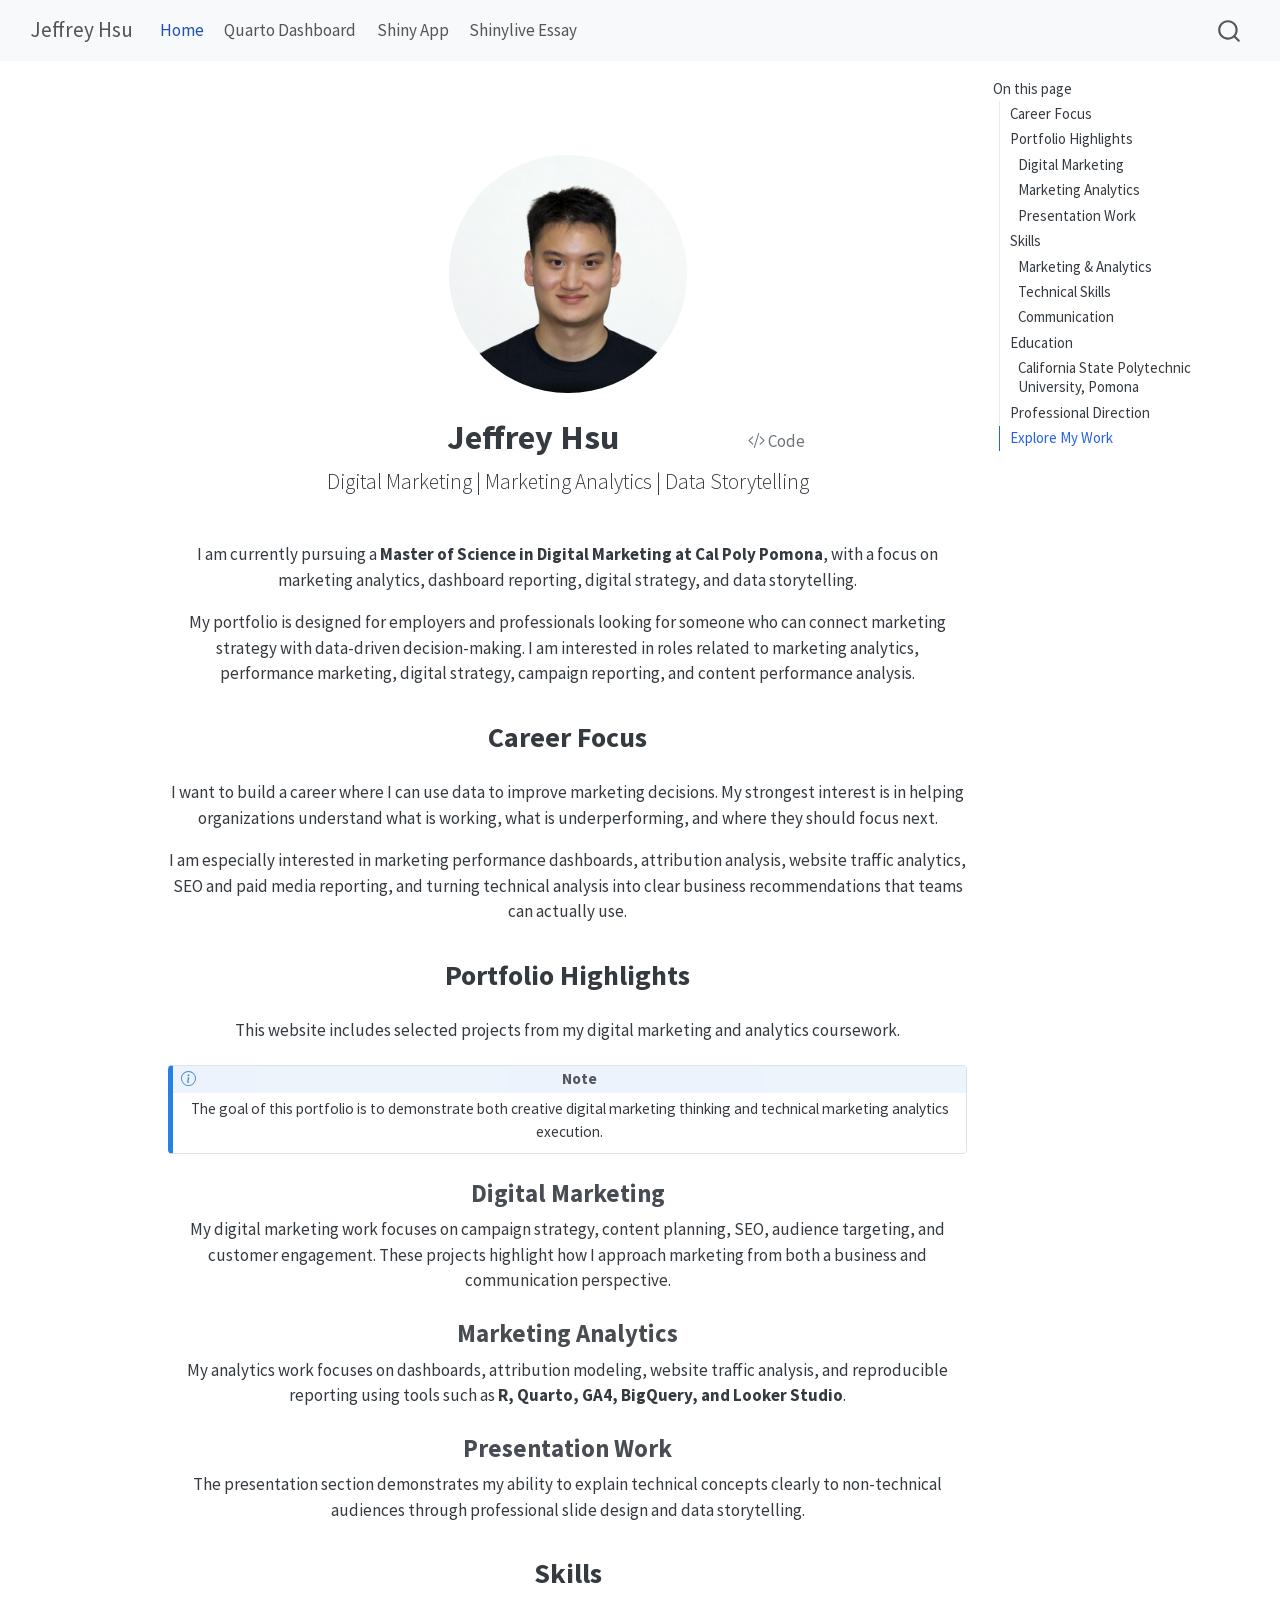
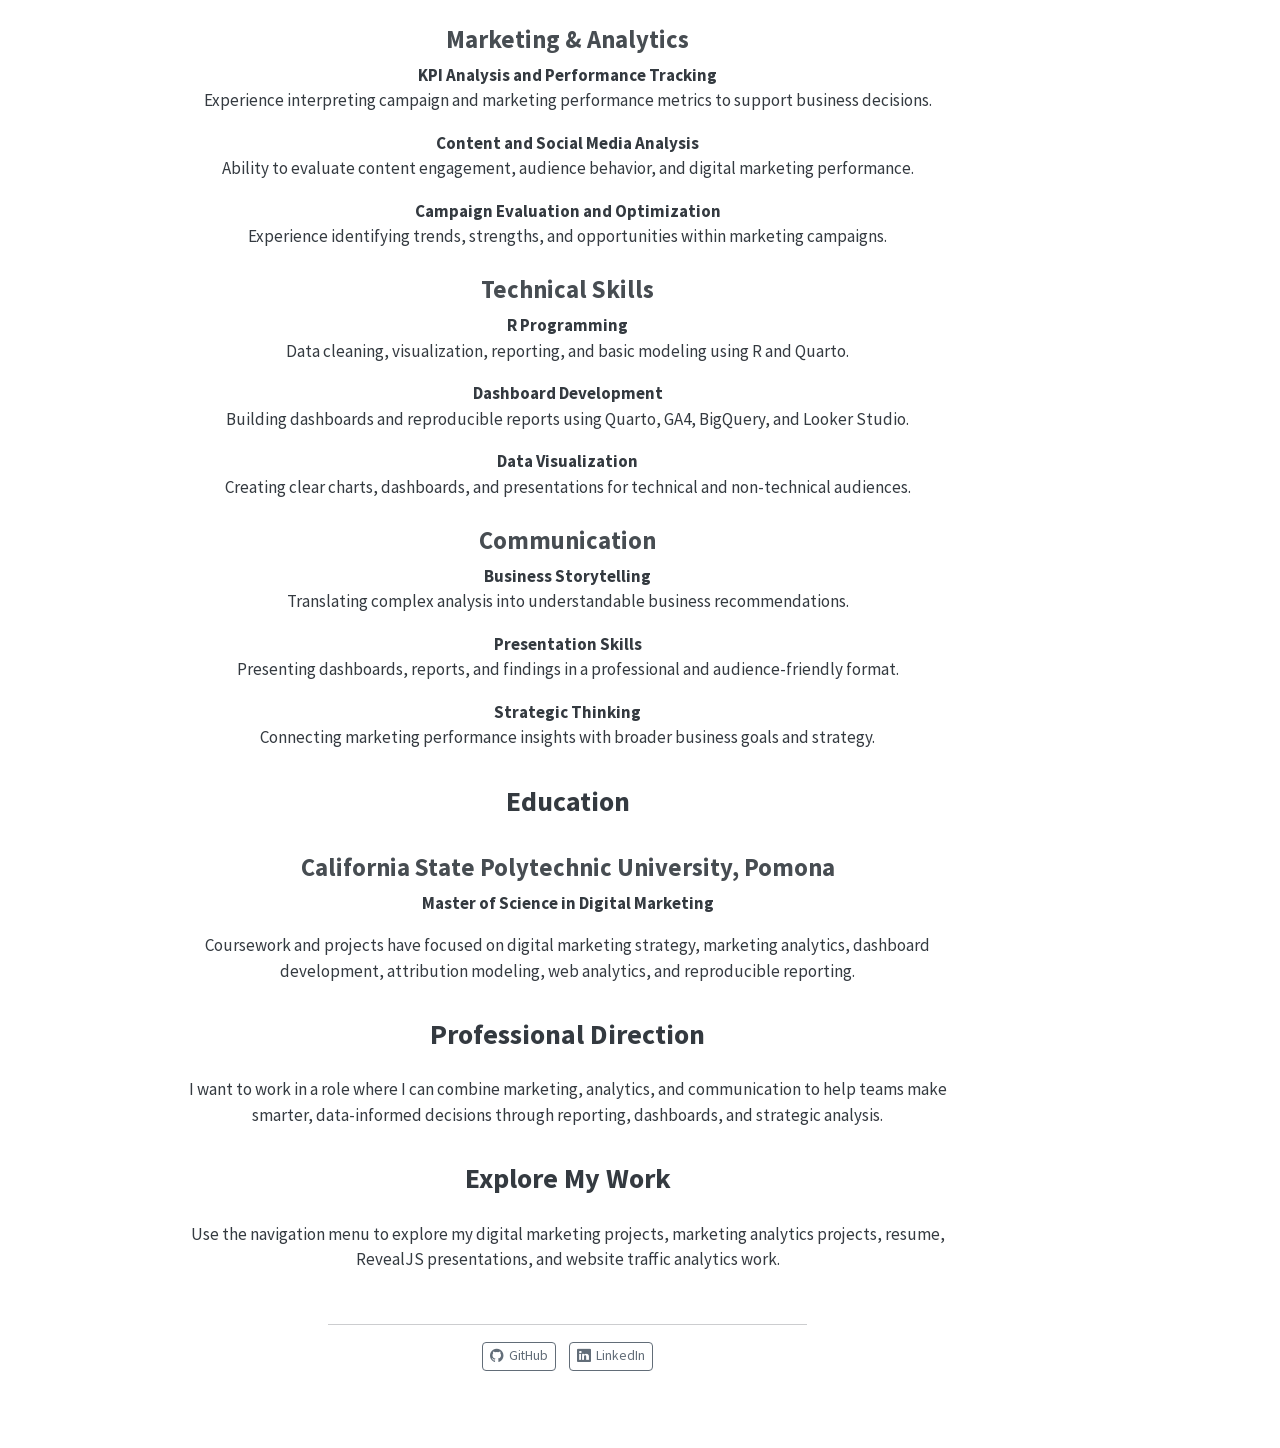
==== index.html @ be52b527 "Built site for gh-pages" ====
<!DOCTYPE html>
<html xmlns="http://www.w3.org/1999/xhtml" lang="en" xml:lang="en"><head>

<meta charset="utf-8">
<meta name="generator" content="quarto-1.9.37">

<meta name="viewport" content="width=device-width, initial-scale=1.0, user-scalable=yes">


<title>Jeffrey Hsu</title>
<style>

code{white-space: pre-wrap;}
span.smallcaps{font-variant: small-caps;}
div.columns{display: flex; gap: min(4vw, 1.5em);}
div.column{flex: auto; overflow-x: auto;}
div.hanging-indent{margin-left: 1.5em; text-indent: -1.5em;}
ul.task-list{list-style: none;}
ul.task-list li input[type="checkbox"] {
width: 0.8em;
margin: 0 0.8em 0.2em -1em;  vertical-align: middle;
}

html { -webkit-text-size-adjust: 100%; }
pre > code.sourceCode { white-space: pre; position: relative; }
pre > code.sourceCode > span { display: inline-block; line-height: 1.25; }
pre > code.sourceCode > span:empty { height: 1.2em; }
.sourceCode { overflow: visible; }
code.sourceCode > span { color: inherit; text-decoration: inherit; }
div.sourceCode { margin: 1em 0; }
pre.sourceCode { margin: 0; }
@media screen {
div.sourceCode { overflow: auto; }
}
@media print {
pre > code.sourceCode { white-space: pre-wrap; }
pre > code.sourceCode > span { text-indent: -5em; padding-left: 5em; }
}
pre.numberSource code
{ counter-reset: source-line 0; }
pre.numberSource code > span
{ position: relative; left: -4em; counter-increment: source-line; }
pre.numberSource code > span > a:first-child::before
{ content: counter(source-line);
position: relative; left: -1em; text-align: right; vertical-align: baseline;
border: none; display: inline-block;
-webkit-touch-callout: none; -webkit-user-select: none;
-khtml-user-select: none; -moz-user-select: none;
-ms-user-select: none; user-select: none;
padding: 0 4px; width: 4em;
}
pre.numberSource { margin-left: 3em; padding-left: 4px; }
div.sourceCode
{ }
@media screen {
pre > code.sourceCode > span > a:first-child::before { text-decoration: underline; }
}
</style>


<script>const headroomChanged = new CustomEvent("quarto-hrChanged", {
  detail: {},
  bubbles: true,
  cancelable: false,
  composed: false,
});

const announceDismiss = () => {
  const annEl = window.document.getElementById("quarto-announcement");
  if (annEl) {
    annEl.remove();

    const annId = annEl.getAttribute("data-announcement-id");
    window.localStorage.setItem(`quarto-announce-${annId}`, "true");
  }
};

const announceRegister = () => {
  const annEl = window.document.getElementById("quarto-announcement");
  if (annEl) {
    const annId = annEl.getAttribute("data-announcement-id");
    const isDismissed =
      window.localStorage.getItem(`quarto-announce-${annId}`) || false;
    if (isDismissed) {
      announceDismiss();
      return;
    } else {
      annEl.classList.remove("hidden");
    }

    const actionEl = annEl.querySelector(".quarto-announcement-action");
    if (actionEl) {
      actionEl.addEventListener("click", function (e) {
        e.preventDefault();
        // Hide the bar immediately
        announceDismiss();
      });
    }
  }
};

window.document.addEventListener("DOMContentLoaded", function () {
  let init = false;

  announceRegister();

  // Manage the back to top button, if one is present.
  let lastScrollTop = window.pageYOffset || document.documentElement.scrollTop;
  const scrollDownBuffer = 5;
  const scrollUpBuffer = 35;
  const btn = document.getElementById("quarto-back-to-top");
  const hideBackToTop = () => {
    btn.style.display = "none";
  };
  const showBackToTop = () => {
    btn.style.display = "inline-block";
  };
  if (btn) {
    window.document.addEventListener(
      "scroll",
      function () {
        const currentScrollTop =
          window.pageYOffset || document.documentElement.scrollTop;

        // Shows and hides the button 'intelligently' as the user scrolls
        if (currentScrollTop - scrollDownBuffer > lastScrollTop) {
          hideBackToTop();
          lastScrollTop = currentScrollTop <= 0 ? 0 : currentScrollTop;
        } else if (currentScrollTop < lastScrollTop - scrollUpBuffer) {
          showBackToTop();
          lastScrollTop = currentScrollTop <= 0 ? 0 : currentScrollTop;
        }

        // Show the button at the bottom, hides it at the top
        if (currentScrollTop <= 0) {
          hideBackToTop();
        } else if (
          window.innerHeight + currentScrollTop >=
          document.body.offsetHeight
        ) {
          showBackToTop();
        }
      },
      false
    );
  }

  function throttle(func, wait) {
    var timeout;
    return function () {
      const context = this;
      const args = arguments;
      const later = function () {
        clearTimeout(timeout);
        timeout = null;
        func.apply(context, args);
      };

      if (!timeout) {
        timeout = setTimeout(later, wait);
      }
    };
  }

  function headerOffset() {
    // Set an offset if there is are fixed top navbar
    const headerEl = window.document.querySelector("header.fixed-top");
    if (headerEl) {
      return headerEl.clientHeight;
    } else {
      return 0;
    }
  }

  function footerOffset() {
    const footerEl = window.document.querySelector("footer.footer");
    if (footerEl) {
      return footerEl.clientHeight;
    } else {
      return 0;
    }
  }

  function dashboardOffset() {
    const dashboardNavEl = window.document.getElementById(
      "quarto-dashboard-header"
    );
    if (dashboardNavEl !== null) {
      return dashboardNavEl.clientHeight;
    } else {
      return 0;
    }
  }

  function updateDocumentOffsetWithoutAnimation() {
    updateDocumentOffset(false);
  }

  function updateDocumentOffset(animated) {
    // set body offset
    const topOffset = headerOffset();
    const bodyOffset = topOffset + footerOffset() + dashboardOffset();
    const bodyEl = window.document.body;
    bodyEl.setAttribute("data-bs-offset", topOffset);
    bodyEl.style.paddingTop = topOffset + "px";

    // deal with sidebar offsets
    const sidebars = window.document.querySelectorAll(
      ".sidebar, .headroom-target"
    );
    sidebars.forEach((sidebar) => {
      if (!animated) {
        sidebar.classList.add("notransition");
        // Remove the no transition class after the animation has time to complete
        setTimeout(function () {
          sidebar.classList.remove("notransition");
        }, 201);
      }

      if (window.Headroom && sidebar.classList.contains("sidebar-unpinned")) {
        sidebar.style.top = "0";
        sidebar.style.maxHeight = "100vh";
      } else {
        sidebar.style.top = topOffset + "px";
        sidebar.style.maxHeight = "calc(100vh - " + topOffset + "px)";
      }
    });

    // allow space for footer
    const mainContainer = window.document.querySelector(".quarto-container");
    if (mainContainer) {
      mainContainer.style.minHeight = "calc(100vh - " + bodyOffset + "px)";
    }

    // link offset
    let linkStyle = window.document.querySelector("#quarto-target-style");
    if (!linkStyle) {
      linkStyle = window.document.createElement("style");
      linkStyle.setAttribute("id", "quarto-target-style");
      window.document.head.appendChild(linkStyle);
    }
    while (linkStyle.firstChild) {
      linkStyle.removeChild(linkStyle.firstChild);
    }
    if (topOffset > 0) {
      linkStyle.appendChild(
        window.document.createTextNode(`
      section:target::before {
        content: "";
        display: block;
        height: ${topOffset}px;
        margin: -${topOffset}px 0 0;
      }`)
      );
    }
    if (init) {
      window.dispatchEvent(headroomChanged);
    }
    init = true;
  }

  // initialize headroom
  var header = window.document.querySelector("#quarto-header");
  if (header && window.Headroom) {
    const headroom = new window.Headroom(header, {
      tolerance: 5,
      onPin: function () {
        const sidebars = window.document.querySelectorAll(
          ".sidebar, .headroom-target"
        );
        sidebars.forEach((sidebar) => {
          sidebar.classList.remove("sidebar-unpinned");
        });
        updateDocumentOffset();
      },
      onUnpin: function () {
        const sidebars = window.document.querySelectorAll(
          ".sidebar, .headroom-target"
        );
        sidebars.forEach((sidebar) => {
          sidebar.classList.add("sidebar-unpinned");
        });
        updateDocumentOffset();
      },
    });
    headroom.init();

    let frozen = false;
    window.quartoToggleHeadroom = function () {
      if (frozen) {
        headroom.unfreeze();
        frozen = false;
      } else {
        headroom.freeze();
        frozen = true;
      }
    };
  }

  window.addEventListener(
    "hashchange",
    function (e) {
      if (
        getComputedStyle(document.documentElement).scrollBehavior !== "smooth"
      ) {
        window.scrollTo(0, window.pageYOffset - headerOffset());
      }
    },
    false
  );

  // Observe size changed for the header
  const headerEl = window.document.querySelector("header.fixed-top");
  if (headerEl && window.ResizeObserver) {
    const observer = new window.ResizeObserver(() => {
      setTimeout(updateDocumentOffsetWithoutAnimation, 0);
    });
    observer.observe(headerEl, {
      attributes: true,
      childList: true,
      characterData: true,
    });
  } else {
    window.addEventListener(
      "resize",
      throttle(updateDocumentOffsetWithoutAnimation, 50)
    );
  }
  setTimeout(updateDocumentOffsetWithoutAnimation, 250);

  // fixup index.html links if we aren't on the filesystem
  if (window.location.protocol !== "file:") {
    const links = window.document.querySelectorAll("a");
    for (let i = 0; i < links.length; i++) {
      if (links[i].href) {
        links[i].dataset.originalHref = links[i].href;
        links[i].href = links[i].href.replace(/\/index\.html/, "/");
      }
    }

    // Fixup any sharing links that require urls
    // Append url to any sharing urls
    const sharingLinks = window.document.querySelectorAll(
      "a.sidebar-tools-main-item, a.quarto-navigation-tool, a.quarto-navbar-tools, a.quarto-navbar-tools-item"
    );
    for (let i = 0; i < sharingLinks.length; i++) {
      const sharingLink = sharingLinks[i];
      const href = sharingLink.getAttribute("href");
      if (href) {
        sharingLink.setAttribute(
          "href",
          href.replace("|url|", window.location.href)
        );
      }
    }

    // Scroll the active navigation item into view, if necessary
    const navSidebar = window.document.querySelector("nav#quarto-sidebar");
    if (navSidebar) {
      // Find the active item
      const activeItem = navSidebar.querySelector("li.sidebar-item a.active");
      if (activeItem) {
        // Wait for the scroll height and height to resolve by observing size changes on the
        // nav element that is scrollable
        const resizeObserver = new ResizeObserver((_entries) => {
          // The bottom of the element
          const elBottom = activeItem.offsetTop;
          const viewBottom = navSidebar.scrollTop + navSidebar.clientHeight;

          // The element height and scroll height are the same, then we are still loading
          if (viewBottom !== navSidebar.scrollHeight) {
            // Determine if the item isn't visible and scroll to it
            if (elBottom >= viewBottom) {
              navSidebar.scrollTop = elBottom;
            }

            // stop observing now since we've completed the scroll
            resizeObserver.unobserve(navSidebar);
          }
        });
        resizeObserver.observe(navSidebar);
      }
    }
  }
});
</script>
<script>/*!
 * headroom.js v0.12.0 - Give your page some headroom. Hide your header until you need it
 * Copyright (c) 2020 Nick Williams - http://wicky.nillia.ms/headroom.js
 * License: MIT
 */

!function(t,n){"object"==typeof exports&&"undefined"!=typeof module?module.exports=n():"function"==typeof define&&define.amd?define(n):(t=t||self).Headroom=n()}(this,function(){"use strict";function t(){return"undefined"!=typeof window}function d(t){return function(t){return t&&t.document&&function(t){return 9===t.nodeType}(t.document)}(t)?function(t){var n=t.document,o=n.body,s=n.documentElement;return{scrollHeight:function(){return Math.max(o.scrollHeight,s.scrollHeight,o.offsetHeight,s.offsetHeight,o.clientHeight,s.clientHeight)},height:function(){return t.innerHeight||s.clientHeight||o.clientHeight},scrollY:function(){return void 0!==t.pageYOffset?t.pageYOffset:(s||o.parentNode||o).scrollTop}}}(t):function(t){return{scrollHeight:function(){return Math.max(t.scrollHeight,t.offsetHeight,t.clientHeight)},height:function(){return Math.max(t.offsetHeight,t.clientHeight)},scrollY:function(){return t.scrollTop}}}(t)}function n(t,s,e){var n,o=function(){var n=!1;try{var t={get passive(){n=!0}};window.addEventListener("test",t,t),window.removeEventListener("test",t,t)}catch(t){n=!1}return n}(),i=!1,r=d(t),l=r.scrollY(),a={};function c(){var t=Math.round(r.scrollY()),n=r.height(),o=r.scrollHeight();a.scrollY=t,a.lastScrollY=l,a.direction=l<t?"down":"up",a.distance=Math.abs(t-l),a.isOutOfBounds=t<0||o<t+n,a.top=t<=s.offset[a.direction],a.bottom=o<=t+n,a.toleranceExceeded=a.distance>s.tolerance[a.direction],e(a),l=t,i=!1}function h(){i||(i=!0,n=requestAnimationFrame(c))}var u=!!o&&{passive:!0,capture:!1};return t.addEventListener("scroll",h,u),c(),{destroy:function(){cancelAnimationFrame(n),t.removeEventListener("scroll",h,u)}}}function o(t){return t===Object(t)?t:{down:t,up:t}}function s(t,n){n=n||{},Object.assign(this,s.options,n),this.classes=Object.assign({},s.options.classes,n.classes),this.elem=t,this.tolerance=o(this.tolerance),this.offset=o(this.offset),this.initialised=!1,this.frozen=!1}return s.prototype={constructor:s,init:function(){return s.cutsTheMustard&&!this.initialised&&(this.addClass("initial"),this.initialised=!0,setTimeout(function(t){t.scrollTracker=n(t.scroller,{offset:t.offset,tolerance:t.tolerance},t.update.bind(t))},100,this)),this},destroy:function(){this.initialised=!1,Object.keys(this.classes).forEach(this.removeClass,this),this.scrollTracker.destroy()},unpin:function(){!this.hasClass("pinned")&&this.hasClass("unpinned")||(this.addClass("unpinned"),this.removeClass("pinned"),this.onUnpin&&this.onUnpin.call(this))},pin:function(){this.hasClass("unpinned")&&(this.addClass("pinned"),this.removeClass("unpinned"),this.onPin&&this.onPin.call(this))},freeze:function(){this.frozen=!0,this.addClass("frozen")},unfreeze:function(){this.frozen=!1,this.removeClass("frozen")},top:function(){this.hasClass("top")||(this.addClass("top"),this.removeClass("notTop"),this.onTop&&this.onTop.call(this))},notTop:function(){this.hasClass("notTop")||(this.addClass("notTop"),this.removeClass("top"),this.onNotTop&&this.onNotTop.call(this))},bottom:function(){this.hasClass("bottom")||(this.addClass("bottom"),this.removeClass("notBottom"),this.onBottom&&this.onBottom.call(this))},notBottom:function(){this.hasClass("notBottom")||(this.addClass("notBottom"),this.removeClass("bottom"),this.onNotBottom&&this.onNotBottom.call(this))},shouldUnpin:function(t){return"down"===t.direction&&!t.top&&t.toleranceExceeded},shouldPin:function(t){return"up"===t.direction&&t.toleranceExceeded||t.top},addClass:function(t){this.elem.classList.add.apply(this.elem.classList,this.classes[t].split(" "))},removeClass:function(t){this.elem.classList.remove.apply(this.elem.classList,this.classes[t].split(" "))},hasClass:function(t){return this.classes[t].split(" ").every(function(t){return this.classList.contains(t)},this.elem)},update:function(t){t.isOutOfBounds||!0!==this.frozen&&(t.top?this.top():this.notTop(),t.bottom?this.bottom():this.notBottom(),this.shouldUnpin(t)?this.unpin():this.shouldPin(t)&&this.pin())}},s.options={tolerance:{up:0,down:0},offset:0,scroller:t()?window:null,classes:{frozen:"headroom--frozen",pinned:"headroom--pinned",unpinned:"headroom--unpinned",top:"headroom--top",notTop:"headroom--not-top",bottom:"headroom--bottom",notBottom:"headroom--not-bottom",initial:"headroom"}},s.cutsTheMustard=!!(t()&&function(){}.bind&&"classList"in document.documentElement&&Object.assign&&Object.keys&&requestAnimationFrame),s});
</script>
<script>/*!
 * clipboard.js v2.0.11
 * https://clipboardjs.com/
 *
 * Licensed MIT © Zeno Rocha
 */
!function(t,e){"object"==typeof exports&&"object"==typeof module?module.exports=e():"function"==typeof define&&define.amd?define([],e):"object"==typeof exports?exports.ClipboardJS=e():t.ClipboardJS=e()}(this,function(){return n={686:function(t,e,n){"use strict";n.d(e,{default:function(){return b}});var e=n(279),i=n.n(e),e=n(370),u=n.n(e),e=n(817),r=n.n(e);function c(t){try{return document.execCommand(t)}catch(t){return}}var a=function(t){t=r()(t);return c("cut"),t};function o(t,e){var n,o,t=(n=t,o="rtl"===document.documentElement.getAttribute("dir"),(t=document.createElement("textarea")).style.fontSize="12pt",t.style.border="0",t.style.padding="0",t.style.margin="0",t.style.position="absolute",t.style[o?"right":"left"]="-9999px",o=window.pageYOffset||document.documentElement.scrollTop,t.style.top="".concat(o,"px"),t.setAttribute("readonly",""),t.value=n,t);return e.container.appendChild(t),e=r()(t),c("copy"),t.remove(),e}var f=function(t){var e=1<arguments.length&&void 0!==arguments[1]?arguments[1]:{container:document.body},n="";return"string"==typeof t?n=o(t,e):t instanceof HTMLInputElement&&!["text","search","url","tel","password"].includes(null==t?void 0:t.type)?n=o(t.value,e):(n=r()(t),c("copy")),n};function l(t){return(l="function"==typeof Symbol&&"symbol"==typeof Symbol.iterator?function(t){return typeof t}:function(t){return t&&"function"==typeof Symbol&&t.constructor===Symbol&&t!==Symbol.prototype?"symbol":typeof t})(t)}var s=function(){var t=0<arguments.length&&void 0!==arguments[0]?arguments[0]:{},e=t.action,n=void 0===e?"copy":e,o=t.container,e=t.target,t=t.text;if("copy"!==n&&"cut"!==n)throw new Error('Invalid "action" value, use either "copy" or "cut"');if(void 0!==e){if(!e||"object"!==l(e)||1!==e.nodeType)throw new Error('Invalid "target" value, use a valid Element');if("copy"===n&&e.hasAttribute("disabled"))throw new Error('Invalid "target" attribute. Please use "readonly" instead of "disabled" attribute');if("cut"===n&&(e.hasAttribute("readonly")||e.hasAttribute("disabled")))throw new Error('Invalid "target" attribute. You can\'t cut text from elements with "readonly" or "disabled" attributes')}return t?f(t,{container:o}):e?"cut"===n?a(e):f(e,{container:o}):void 0};function p(t){return(p="function"==typeof Symbol&&"symbol"==typeof Symbol.iterator?function(t){return typeof t}:function(t){return t&&"function"==typeof Symbol&&t.constructor===Symbol&&t!==Symbol.prototype?"symbol":typeof t})(t)}function d(t,e){for(var n=0;n<e.length;n++){var o=e[n];o.enumerable=o.enumerable||!1,o.configurable=!0,"value"in o&&(o.writable=!0),Object.defineProperty(t,o.key,o)}}function y(t,e){return(y=Object.setPrototypeOf||function(t,e){return t.__proto__=e,t})(t,e)}function h(n){var o=function(){if("undefined"==typeof Reflect||!Reflect.construct)return!1;if(Reflect.construct.sham)return!1;if("function"==typeof Proxy)return!0;try{return Date.prototype.toString.call(Reflect.construct(Date,[],function(){})),!0}catch(t){return!1}}();return function(){var t,e=v(n);return t=o?(t=v(this).constructor,Reflect.construct(e,arguments,t)):e.apply(this,arguments),e=this,!(t=t)||"object"!==p(t)&&"function"!=typeof t?function(t){if(void 0!==t)return t;throw new ReferenceError("this hasn't been initialised - super() hasn't been called")}(e):t}}function v(t){return(v=Object.setPrototypeOf?Object.getPrototypeOf:function(t){return t.__proto__||Object.getPrototypeOf(t)})(t)}function m(t,e){t="data-clipboard-".concat(t);if(e.hasAttribute(t))return e.getAttribute(t)}var b=function(){!function(t,e){if("function"!=typeof e&&null!==e)throw new TypeError("Super expression must either be null or a function");t.prototype=Object.create(e&&e.prototype,{constructor:{value:t,writable:!0,configurable:!0}}),e&&y(t,e)}(r,i());var t,e,n,o=h(r);function r(t,e){var n;return function(t){if(!(t instanceof r))throw new TypeError("Cannot call a class as a function")}(this),(n=o.call(this)).resolveOptions(e),n.listenClick(t),n}return t=r,n=[{key:"copy",value:function(t){var e=1<arguments.length&&void 0!==arguments[1]?arguments[1]:{container:document.body};return f(t,e)}},{key:"cut",value:function(t){return a(t)}},{key:"isSupported",value:function(){var t=0<arguments.length&&void 0!==arguments[0]?arguments[0]:["copy","cut"],t="string"==typeof t?[t]:t,e=!!document.queryCommandSupported;return t.forEach(function(t){e=e&&!!document.queryCommandSupported(t)}),e}}],(e=[{key:"resolveOptions",value:function(){var t=0<arguments.length&&void 0!==arguments[0]?arguments[0]:{};this.action="function"==typeof t.action?t.action:this.defaultAction,this.target="function"==typeof t.target?t.target:this.defaultTarget,this.text="function"==typeof t.text?t.text:this.defaultText,this.container="object"===p(t.container)?t.container:document.body}},{key:"listenClick",value:function(t){var e=this;this.listener=u()(t,"click",function(t){return e.onClick(t)})}},{key:"onClick",value:function(t){var e=t.delegateTarget||t.currentTarget,n=this.action(e)||"copy",t=s({action:n,container:this.container,target:this.target(e),text:this.text(e)});this.emit(t?"success":"error",{action:n,text:t,trigger:e,clearSelection:function(){e&&e.focus(),window.getSelection().removeAllRanges()}})}},{key:"defaultAction",value:function(t){return m("action",t)}},{key:"defaultTarget",value:function(t){t=m("target",t);if(t)return document.querySelector(t)}},{key:"defaultText",value:function(t){return m("text",t)}},{key:"destroy",value:function(){this.listener.destroy()}}])&&d(t.prototype,e),n&&d(t,n),r}()},828:function(t){var e;"undefined"==typeof Element||Element.prototype.matches||((e=Element.prototype).matches=e.matchesSelector||e.mozMatchesSelector||e.msMatchesSelector||e.oMatchesSelector||e.webkitMatchesSelector),t.exports=function(t,e){for(;t&&9!==t.nodeType;){if("function"==typeof t.matches&&t.matches(e))return t;t=t.parentNode}}},438:function(t,e,n){var u=n(828);function i(t,e,n,o,r){var i=function(e,n,t,o){return function(t){t.delegateTarget=u(t.target,n),t.delegateTarget&&o.call(e,t)}}.apply(this,arguments);return t.addEventListener(n,i,r),{destroy:function(){t.removeEventListener(n,i,r)}}}t.exports=function(t,e,n,o,r){return"function"==typeof t.addEventListener?i.apply(null,arguments):"function"==typeof n?i.bind(null,document).apply(null,arguments):("string"==typeof t&&(t=document.querySelectorAll(t)),Array.prototype.map.call(t,function(t){return i(t,e,n,o,r)}))}},879:function(t,n){n.node=function(t){return void 0!==t&&t instanceof HTMLElement&&1===t.nodeType},n.nodeList=function(t){var e=Object.prototype.toString.call(t);return void 0!==t&&("[object NodeList]"===e||"[object HTMLCollection]"===e)&&"length"in t&&(0===t.length||n.node(t[0]))},n.string=function(t){return"string"==typeof t||t instanceof String},n.fn=function(t){return"[object Function]"===Object.prototype.toString.call(t)}},370:function(t,e,n){var f=n(879),l=n(438);t.exports=function(t,e,n){if(!t&&!e&&!n)throw new Error("Missing required arguments");if(!f.string(e))throw new TypeError("Second argument must be a String");if(!f.fn(n))throw new TypeError("Third argument must be a Function");if(f.node(t))return c=e,a=n,(u=t).addEventListener(c,a),{destroy:function(){u.removeEventListener(c,a)}};if(f.nodeList(t))return o=t,r=e,i=n,Array.prototype.forEach.call(o,function(t){t.addEventListener(r,i)}),{destroy:function(){Array.prototype.forEach.call(o,function(t){t.removeEventListener(r,i)})}};if(f.string(t))return t=t,e=e,n=n,l(document.body,t,e,n);throw new TypeError("First argument must be a String, HTMLElement, HTMLCollection, or NodeList");var o,r,i,u,c,a}},817:function(t){t.exports=function(t){var e,n="SELECT"===t.nodeName?(t.focus(),t.value):"INPUT"===t.nodeName||"TEXTAREA"===t.nodeName?((e=t.hasAttribute("readonly"))||t.setAttribute("readonly",""),t.select(),t.setSelectionRange(0,t.value.length),e||t.removeAttribute("readonly"),t.value):(t.hasAttribute("contenteditable")&&t.focus(),n=window.getSelection(),(e=document.createRange()).selectNodeContents(t),n.removeAllRanges(),n.addRange(e),n.toString());return n}},279:function(t){function e(){}e.prototype={on:function(t,e,n){var o=this.e||(this.e={});return(o[t]||(o[t]=[])).push({fn:e,ctx:n}),this},once:function(t,e,n){var o=this;function r(){o.off(t,r),e.apply(n,arguments)}return r._=e,this.on(t,r,n)},emit:function(t){for(var e=[].slice.call(arguments,1),n=((this.e||(this.e={}))[t]||[]).slice(),o=0,r=n.length;o<r;o++)n[o].fn.apply(n[o].ctx,e);return this},off:function(t,e){var n=this.e||(this.e={}),o=n[t],r=[];if(o&&e)for(var i=0,u=o.length;i<u;i++)o[i].fn!==e&&o[i].fn._!==e&&r.push(o[i]);return r.length?n[t]=r:delete n[t],this}},t.exports=e,t.exports.TinyEmitter=e}},r={},o.n=function(t){var e=t&&t.__esModule?function(){return t.default}:function(){return t};return o.d(e,{a:e}),e},o.d=function(t,e){for(var n in e)o.o(e,n)&&!o.o(t,n)&&Object.defineProperty(t,n,{enumerable:!0,get:e[n]})},o.o=function(t,e){return Object.prototype.hasOwnProperty.call(t,e)},o(686).default;function o(t){if(r[t])return r[t].exports;var e=r[t]={exports:{}};return n[t](e,e.exports,o),e.exports}var n,r});</script>
<script>/*! @algolia/autocomplete-js 1.19.1 | MIT License | © Algolia, Inc. and contributors | https://github.com/algolia/autocomplete */
!function(e,t){"object"==typeof exports&&"undefined"!=typeof module?t(exports):"function"==typeof define&&define.amd?define(["exports"],t):t((e="undefined"!=typeof globalThis?globalThis:e||self)["@algolia/autocomplete-js"]={})}(this,(function(e){"use strict";function t(e,t){var n=Object.keys(e);if(Object.getOwnPropertySymbols){var r=Object.getOwnPropertySymbols(e);t&&(r=r.filter((function(t){return Object.getOwnPropertyDescriptor(e,t).enumerable}))),n.push.apply(n,r)}return n}function n(e){for(var n=1;n<arguments.length;n++){var r=null!=arguments[n]?arguments[n]:{};n%2?t(Object(r),!0).forEach((function(t){o(e,t,r[t])})):Object.getOwnPropertyDescriptors?Object.defineProperties(e,Object.getOwnPropertyDescriptors(r)):t(Object(r)).forEach((function(t){Object.defineProperty(e,t,Object.getOwnPropertyDescriptor(r,t))}))}return e}function r(e){return r="function"==typeof Symbol&&"symbol"==typeof Symbol.iterator?function(e){return typeof e}:function(e){return e&&"function"==typeof Symbol&&e.constructor===Symbol&&e!==Symbol.prototype?"symbol":typeof e},r(e)}function o(e,t,n){return(t=function(e){var t=function(e,t){if("object"!=typeof e||null===e)return e;var n=e[Symbol.toPrimitive];if(void 0!==n){var r=n.call(e,t||"default");if("object"!=typeof r)return r;throw new TypeError("@@toPrimitive must return a primitive value.")}return("string"===t?String:Number)(e)}(e,"string");return"symbol"==typeof t?t:String(t)}(t))in e?Object.defineProperty(e,t,{value:n,enumerable:!0,configurable:!0,writable:!0}):e[t]=n,e}function i(){return i=Object.assign?Object.assign.bind():function(e){for(var t=1;t<arguments.length;t++){var n=arguments[t];for(var r in n)Object.prototype.hasOwnProperty.call(n,r)&&(e[r]=n[r])}return e},i.apply(this,arguments)}function u(e,t){if(null==e)return{};var n,r,o=function(e,t){if(null==e)return{};var n,r,o={},i=Object.keys(e);for(r=0;r<i.length;r++)n=i[r],t.indexOf(n)>=0||(o[n]=e[n]);return o}(e,t);if(Object.getOwnPropertySymbols){var i=Object.getOwnPropertySymbols(e);for(r=0;r<i.length;r++)n=i[r],t.indexOf(n)>=0||Object.prototype.propertyIsEnumerable.call(e,n)&&(o[n]=e[n])}return o}function a(e,t){return function(e){if(Array.isArray(e))return e}(e)||function(e,t){var n=null==e?null:"undefined"!=typeof Symbol&&e[Symbol.iterator]||e["@@iterator"];if(null!=n){var r,o,i,u,a=[],l=!0,c=!1;try{if(i=(n=n.call(e)).next,0===t){if(Object(n)!==n)return;l=!1}else for(;!(l=(r=i.call(n)).done)&&(a.push(r.value),a.length!==t);l=!0);}catch(e){c=!0,o=e}finally{try{if(!l&&null!=n.return&&(u=n.return(),Object(u)!==u))return}finally{if(c)throw o}}return a}}(e,t)||c(e,t)||function(){throw new TypeError("Invalid attempt to destructure non-iterable instance.\nIn order to be iterable, non-array objects must have a [Symbol.iterator]() method.")}()}function l(e){return function(e){if(Array.isArray(e))return s(e)}(e)||function(e){if("undefined"!=typeof Symbol&&null!=e[Symbol.iterator]||null!=e["@@iterator"])return Array.from(e)}(e)||c(e)||function(){throw new TypeError("Invalid attempt to spread non-iterable instance.\nIn order to be iterable, non-array objects must have a [Symbol.iterator]() method.")}()}function c(e,t){if(e){if("string"==typeof e)return s(e,t);var n=Object.prototype.toString.call(e).slice(8,-1);return"Object"===n&&e.constructor&&(n=e.constructor.name),"Map"===n||"Set"===n?Array.from(e):"Arguments"===n||/^(?:Ui|I)nt(?:8|16|32)(?:Clamped)?Array$/.test(n)?s(e,t):void 0}}function s(e,t){(null==t||t>e.length)&&(t=e.length);for(var n=0,r=new Array(t);n<t;n++)r[n]=e[n];return r}function f(e){return{current:e}}function p(e,t){var n=void 0;return function(){for(var r=arguments.length,o=new Array(r),i=0;i<r;i++)o[i]=arguments[i];n&&clearTimeout(n),n=setTimeout((function(){return e.apply(void 0,o)}),t)}}function m(e){return e.reduce((function(e,t){return e.concat(t)}),[])}var v=0;function d(){return"autocomplete-".concat(v++)}function y(e,t){return t.reduce((function(e,t){return e&&e[t]}),e)}function b(e){return 0===e.collections.length?0:e.collections.reduce((function(e,t){return e+t.items.length}),0)}function g(e){return e!==Object(e)}function h(e,t){if(e===t)return!0;if(g(e)||g(t)||"function"==typeof e||"function"==typeof t)return e===t;if(Object.keys(e).length!==Object.keys(t).length)return!1;for(var n=0,r=Object.keys(e);n<r.length;n++){var o=r[n];if(!(o in t))return!1;if(!h(e[o],t[o]))return!1}return!0}var _=function(){};var O="1.19.1",S=[{segment:"autocomplete-core",version:O}];function j(e){var t=e.item,n=e.items,r=void 0===n?[]:n;return{index:t.__autocomplete_indexName,items:[t],positions:[1+r.findIndex((function(e){return e.objectID===t.objectID}))],queryID:t.__autocomplete_queryID,algoliaSource:["autocomplete"]}}function P(e,t){return function(e){if(Array.isArray(e))return e}(e)||function(e,t){var n=null==e?null:"undefined"!=typeof Symbol&&e[Symbol.iterator]||e["@@iterator"];if(null!=n){var r,o,i,u,a=[],l=!0,c=!1;try{if(i=(n=n.call(e)).next,0===t){if(Object(n)!==n)return;l=!1}else for(;!(l=(r=i.call(n)).done)&&(a.push(r.value),a.length!==t);l=!0);}catch(e){c=!0,o=e}finally{try{if(!l&&null!=n.return&&(u=n.return(),Object(u)!==u))return}finally{if(c)throw o}}return a}}(e,t)||function(e,t){if(!e)return;if("string"==typeof e)return w(e,t);var n=Object.prototype.toString.call(e).slice(8,-1);"Object"===n&&e.constructor&&(n=e.constructor.name);if("Map"===n||"Set"===n)return Array.from(e);if("Arguments"===n||/^(?:Ui|I)nt(?:8|16|32)(?:Clamped)?Array$/.test(n))return w(e,t)}(e,t)||function(){throw new TypeError("Invalid attempt to destructure non-iterable instance.\nIn order to be iterable, non-array objects must have a [Symbol.iterator]() method.")}()}function w(e,t){(null==t||t>e.length)&&(t=e.length);for(var n=0,r=new Array(t);n<t;n++)r[n]=e[n];return r}var I=["items"],A=["items"];function E(e){return E="function"==typeof Symbol&&"symbol"==typeof Symbol.iterator?function(e){return typeof e}:function(e){return e&&"function"==typeof Symbol&&e.constructor===Symbol&&e!==Symbol.prototype?"symbol":typeof e},E(e)}function D(e){return function(e){if(Array.isArray(e))return C(e)}(e)||function(e){if("undefined"!=typeof Symbol&&null!=e[Symbol.iterator]||null!=e["@@iterator"])return Array.from(e)}(e)||function(e,t){if(!e)return;if("string"==typeof e)return C(e,t);var n=Object.prototype.toString.call(e).slice(8,-1);"Object"===n&&e.constructor&&(n=e.constructor.name);if("Map"===n||"Set"===n)return Array.from(e);if("Arguments"===n||/^(?:Ui|I)nt(?:8|16|32)(?:Clamped)?Array$/.test(n))return C(e,t)}(e)||function(){throw new TypeError("Invalid attempt to spread non-iterable instance.\nIn order to be iterable, non-array objects must have a [Symbol.iterator]() method.")}()}function C(e,t){(null==t||t>e.length)&&(t=e.length);for(var n=0,r=new Array(t);n<t;n++)r[n]=e[n];return r}function k(e,t){if(null==e)return{};var n,r,o=function(e,t){if(null==e)return{};var n,r,o={},i=Object.keys(e);for(r=0;r<i.length;r++)n=i[r],t.indexOf(n)>=0||(o[n]=e[n]);return o}(e,t);if(Object.getOwnPropertySymbols){var i=Object.getOwnPropertySymbols(e);for(r=0;r<i.length;r++)n=i[r],t.indexOf(n)>=0||Object.prototype.propertyIsEnumerable.call(e,n)&&(o[n]=e[n])}return o}function x(e,t){var n=Object.keys(e);if(Object.getOwnPropertySymbols){var r=Object.getOwnPropertySymbols(e);t&&(r=r.filter((function(t){return Object.getOwnPropertyDescriptor(e,t).enumerable}))),n.push.apply(n,r)}return n}function N(e){for(var t=1;t<arguments.length;t++){var n=null!=arguments[t]?arguments[t]:{};t%2?x(Object(n),!0).forEach((function(t){T(e,t,n[t])})):Object.getOwnPropertyDescriptors?Object.defineProperties(e,Object.getOwnPropertyDescriptors(n)):x(Object(n)).forEach((function(t){Object.defineProperty(e,t,Object.getOwnPropertyDescriptor(n,t))}))}return e}function T(e,t,n){return(t=function(e){var t=function(e,t){if("object"!==E(e)||null===e)return e;var n=e[Symbol.toPrimitive];if(void 0!==n){var r=n.call(e,t||"default");if("object"!==E(r))return r;throw new TypeError("@@toPrimitive must return a primitive value.")}return("string"===t?String:Number)(e)}(e,"string");return"symbol"===E(t)?t:String(t)}(t))in e?Object.defineProperty(e,t,{value:n,enumerable:!0,configurable:!0,writable:!0}):e[t]=n,e}function q(e){for(var t=arguments.length>1&&void 0!==arguments[1]?arguments[1]:20,n=[],r=0;r<e.objectIDs.length;r+=t)n.push(N(N({},e),{},{objectIDs:e.objectIDs.slice(r,r+t)}));return n}function B(e){return e.map((function(e){var t=e.items,n=k(e,I);return N(N({},n),{},{objectIDs:(null==t?void 0:t.map((function(e){return e.objectID})))||n.objectIDs})}))}function R(e){var t,n,r,o=(t=P((e.version||"").split(".").map(Number),2),n=t[0],r=t[1],n>=3||2===n&&r>=4||1===n&&r>=10);function i(t,n,r){if(o&&void 0!==r){var i=r[0].__autocomplete_algoliaCredentials,u={"X-Algolia-Application-Id":i.appId,"X-Algolia-API-Key":i.apiKey};e.apply(void 0,[t].concat(D(n),[{headers:u}]))}else e.apply(void 0,[t].concat(D(n)))}return{init:function(t,n){e("init",{appId:t,apiKey:n})},setAuthenticatedUserToken:function(t){e("setAuthenticatedUserToken",t)},setUserToken:function(t){e("setUserToken",t)},clickedObjectIDsAfterSearch:function(){for(var e=arguments.length,t=new Array(e),n=0;n<e;n++)t[n]=arguments[n];t.length>0&&i("clickedObjectIDsAfterSearch",B(t),t[0].items)},clickedObjectIDs:function(){for(var e=arguments.length,t=new Array(e),n=0;n<e;n++)t[n]=arguments[n];t.length>0&&i("clickedObjectIDs",B(t),t[0].items)},clickedFilters:function(){for(var t=arguments.length,n=new Array(t),r=0;r<t;r++)n[r]=arguments[r];n.length>0&&e.apply(void 0,["clickedFilters"].concat(n))},convertedObjectIDsAfterSearch:function(){for(var e=arguments.length,t=new Array(e),n=0;n<e;n++)t[n]=arguments[n];t.length>0&&i("convertedObjectIDsAfterSearch",B(t),t[0].items)},convertedObjectIDs:function(){for(var e=arguments.length,t=new Array(e),n=0;n<e;n++)t[n]=arguments[n];t.length>0&&i("convertedObjectIDs",B(t),t[0].items)},convertedFilters:function(){for(var t=arguments.length,n=new Array(t),r=0;r<t;r++)n[r]=arguments[r];n.length>0&&e.apply(void 0,["convertedFilters"].concat(n))},viewedObjectIDs:function(){for(var e=arguments.length,t=new Array(e),n=0;n<e;n++)t[n]=arguments[n];t.length>0&&t.reduce((function(e,t){var n=t.items,r=k(t,A);return[].concat(D(e),D(q(N(N({},r),{},{objectIDs:(null==n?void 0:n.map((function(e){return e.objectID})))||r.objectIDs})).map((function(e){return{items:n,payload:e}}))))}),[]).forEach((function(e){var t=e.items;return i("viewedObjectIDs",[e.payload],t)}))},viewedFilters:function(){for(var t=arguments.length,n=new Array(t),r=0;r<t;r++)n[r]=arguments[r];n.length>0&&e.apply(void 0,["viewedFilters"].concat(n))}}}function L(e){var t=e.items.reduce((function(e,t){var n;return e[t.__autocomplete_indexName]=(null!==(n=e[t.__autocomplete_indexName])&&void 0!==n?n:[]).concat(t),e}),{});return Object.keys(t).map((function(e){return{index:e,items:t[e],algoliaSource:["autocomplete"]}}))}function F(e){return e.objectID&&e.__autocomplete_indexName&&e.__autocomplete_queryID}function U(e){return U="function"==typeof Symbol&&"symbol"==typeof Symbol.iterator?function(e){return typeof e}:function(e){return e&&"function"==typeof Symbol&&e.constructor===Symbol&&e!==Symbol.prototype?"symbol":typeof e},U(e)}function M(e){return function(e){if(Array.isArray(e))return H(e)}(e)||function(e){if("undefined"!=typeof Symbol&&null!=e[Symbol.iterator]||null!=e["@@iterator"])return Array.from(e)}(e)||function(e,t){if(!e)return;if("string"==typeof e)return H(e,t);var n=Object.prototype.toString.call(e).slice(8,-1);"Object"===n&&e.constructor&&(n=e.constructor.name);if("Map"===n||"Set"===n)return Array.from(e);if("Arguments"===n||/^(?:Ui|I)nt(?:8|16|32)(?:Clamped)?Array$/.test(n))return H(e,t)}(e)||function(){throw new TypeError("Invalid attempt to spread non-iterable instance.\nIn order to be iterable, non-array objects must have a [Symbol.iterator]() method.")}()}function H(e,t){(null==t||t>e.length)&&(t=e.length);for(var n=0,r=new Array(t);n<t;n++)r[n]=e[n];return r}function V(e,t){var n=Object.keys(e);if(Object.getOwnPropertySymbols){var r=Object.getOwnPropertySymbols(e);t&&(r=r.filter((function(t){return Object.getOwnPropertyDescriptor(e,t).enumerable}))),n.push.apply(n,r)}return n}function W(e){for(var t=1;t<arguments.length;t++){var n=null!=arguments[t]?arguments[t]:{};t%2?V(Object(n),!0).forEach((function(t){Q(e,t,n[t])})):Object.getOwnPropertyDescriptors?Object.defineProperties(e,Object.getOwnPropertyDescriptors(n)):V(Object(n)).forEach((function(t){Object.defineProperty(e,t,Object.getOwnPropertyDescriptor(n,t))}))}return e}function Q(e,t,n){return(t=function(e){var t=function(e,t){if("object"!==U(e)||null===e)return e;var n=e[Symbol.toPrimitive];if(void 0!==n){var r=n.call(e,t||"default");if("object"!==U(r))return r;throw new TypeError("@@toPrimitive must return a primitive value.")}return("string"===t?String:Number)(e)}(e,"string");return"symbol"===U(t)?t:String(t)}(t))in e?Object.defineProperty(e,t,{value:n,enumerable:!0,configurable:!0,writable:!0}):e[t]=n,e}var K="2.15.0",$="https://cdn.jsdelivr.net/npm/search-insights@".concat(K,"/dist/search-insights.min.js"),z=p((function(e){var t=e.onItemsChange,n=e.items,r=e.insights,o=e.state;t({insights:r,insightsEvents:L({items:n}).map((function(e){return W({eventName:"Items Viewed"},e)})),state:o})}),400);function G(e){var t=function(e){return W({onItemsChange:function(e){var t=e.insights,n=e.insightsEvents,r=e.state;t.viewedObjectIDs.apply(t,M(n.map((function(e){return W(W({},e),{},{algoliaSource:J(e.algoliaSource,r.context)})}))))},onSelect:function(e){var t=e.insights,n=e.insightsEvents,r=e.state;t.clickedObjectIDsAfterSearch.apply(t,M(n.map((function(e){return W(W({},e),{},{algoliaSource:J(e.algoliaSource,r.context)})}))))},onActive:_,__autocomplete_clickAnalytics:!0},e)}(e),n=t.insightsClient,r=t.insightsInitParams,o=t.onItemsChange,i=t.onSelect,u=t.onActive,a=t.__autocomplete_clickAnalytics,l=n;if(n||function(e){if("undefined"!=typeof window)e({window:window})}((function(e){var t=e.window,n=t.AlgoliaAnalyticsObject||"aa";"string"==typeof n&&(l=t[n]),l||(t.AlgoliaAnalyticsObject=n,t[n]||(t[n]=function(){t[n].queue||(t[n].queue=[]);for(var e=arguments.length,r=new Array(e),o=0;o<e;o++)r[o]=arguments[o];t[n].queue.push(r)}),t[n].version=K,l=t[n],function(e){var t="[Autocomplete]: Could not load search-insights.js. Please load it manually following https://alg.li/insights-autocomplete";try{var n=e.document.createElement("script");n.async=!0,n.src=$,n.onerror=function(){console.error(t)},document.body.appendChild(n)}catch(e){console.error(t)}}(t))})),!l)return{};r&&l("init",W({partial:!0},r));var c=R(l),s=f([]),m=p((function(e){var t=e.state;if(t.isOpen){var n=t.collections.reduce((function(e,t){return[].concat(M(e),M(t.items))}),[]).filter(F);h(s.current.map((function(e){return e.objectID})),n.map((function(e){return e.objectID})))||(s.current=n,n.length>0&&z({onItemsChange:o,items:n,insights:c,state:t}))}}),0);return{name:"aa.algoliaInsightsPlugin",subscribe:function(e){var t=e.setContext,n=e.onSelect,r=e.onActive;function o(e){t({algoliaInsightsPlugin:{__algoliaSearchParameters:W(W({},a?{clickAnalytics:!0}:{}),e?{userToken:X(e)}:{}),insights:c}})}l("addAlgoliaAgent","insights-plugin"),o(),l("onUserTokenChange",(function(e){o(e)})),l("getUserToken",null,(function(e,t){o(t)})),n((function(e){var t=e.item,n=e.state,r=e.event,o=e.source;F(t)&&i({state:n,event:r,insights:c,item:t,insightsEvents:[W({eventName:"Item Selected"},j({item:t,items:o.getItems().filter(F)}))]})})),r((function(e){var t=e.item,n=e.source,r=e.state,o=e.event;F(t)&&u({state:r,event:o,insights:c,item:t,insightsEvents:[W({eventName:"Item Active"},j({item:t,items:n.getItems().filter(F)}))]})}))},onStateChange:function(e){var t=e.state;m({state:t})},__autocomplete_pluginOptions:e}}function J(){var e,t=arguments.length>0&&void 0!==arguments[0]?arguments[0]:[],n=arguments.length>1?arguments[1]:void 0;return[].concat(M(t),["autocomplete-internal"],M(null!==(e=n.algoliaInsightsPlugin)&&void 0!==e&&e.__automaticInsights?["autocomplete-automatic"]:[]))}function X(e){return"number"==typeof e?e.toString():e}function Y(e,t){var n=t;return{then:function(t,r){return Y(e.then(ee(t,n,e),ee(r,n,e)),n)},catch:function(t){return Y(e.catch(ee(t,n,e)),n)},finally:function(t){return t&&n.onCancelList.push(t),Y(e.finally(ee(t&&function(){return n.onCancelList=[],t()},n,e)),n)},cancel:function(){n.isCanceled=!0;var e=n.onCancelList;n.onCancelList=[],e.forEach((function(e){e()}))},isCanceled:function(){return!0===n.isCanceled}}}function Z(e){return Y(e,{isCanceled:!1,onCancelList:[]})}function ee(e,t,n){return e?function(n){return t.isCanceled?n:e(n)}:n}var te,ne=!0;function re(e,t,n,r){if(!n)return null;if(e<0&&(null===t||null!==r&&0===t))return n+e;var o=(null===t?-1:t)+e;return o<=-1||o>=n?null===r?null:0:o}function oe(e,t){var n=Object.keys(e);if(Object.getOwnPropertySymbols){var r=Object.getOwnPropertySymbols(e);t&&(r=r.filter((function(t){return Object.getOwnPropertyDescriptor(e,t).enumerable}))),n.push.apply(n,r)}return n}function ie(e){for(var t=1;t<arguments.length;t++){var n=null!=arguments[t]?arguments[t]:{};t%2?oe(Object(n),!0).forEach((function(t){ue(e,t,n[t])})):Object.getOwnPropertyDescriptors?Object.defineProperties(e,Object.getOwnPropertyDescriptors(n)):oe(Object(n)).forEach((function(t){Object.defineProperty(e,t,Object.getOwnPropertyDescriptor(n,t))}))}return e}function ue(e,t,n){return(t=function(e){var t=function(e,t){if("object"!==ae(e)||null===e)return e;var n=e[Symbol.toPrimitive];if(void 0!==n){var r=n.call(e,t||"default");if("object"!==ae(r))return r;throw new TypeError("@@toPrimitive must return a primitive value.")}return("string"===t?String:Number)(e)}(e,"string");return"symbol"===ae(t)?t:String(t)}(t))in e?Object.defineProperty(e,t,{value:n,enumerable:!0,configurable:!0,writable:!0}):e[t]=n,e}function ae(e){return ae="function"==typeof Symbol&&"symbol"==typeof Symbol.iterator?function(e){return typeof e}:function(e){return e&&"function"==typeof Symbol&&e.constructor===Symbol&&e!==Symbol.prototype?"symbol":typeof e},ae(e)}function le(e,t){var n="undefined"!=typeof Symbol&&e[Symbol.iterator]||e["@@iterator"];if(!n){if(Array.isArray(e)||(n=function(e,t){if(!e)return;if("string"==typeof e)return ce(e,t);var n=Object.prototype.toString.call(e).slice(8,-1);"Object"===n&&e.constructor&&(n=e.constructor.name);if("Map"===n||"Set"===n)return Array.from(e);if("Arguments"===n||/^(?:Ui|I)nt(?:8|16|32)(?:Clamped)?Array$/.test(n))return ce(e,t)}(e))||t&&e&&"number"==typeof e.length){n&&(e=n);var r=0,o=function(){};return{s:o,n:function(){return r>=e.length?{done:!0}:{done:!1,value:e[r++]}},e:function(e){throw e},f:o}}throw new TypeError("Invalid attempt to iterate non-iterable instance.\nIn order to be iterable, non-array objects must have a [Symbol.iterator]() method.")}var i,u=!0,a=!1;return{s:function(){n=n.call(e)},n:function(){var e=n.next();return u=e.done,e},e:function(e){a=!0,i=e},f:function(){try{u||null==n.return||n.return()}finally{if(a)throw i}}}}function ce(e,t){(null==t||t>e.length)&&(t=e.length);for(var n=0,r=new Array(t);n<t;n++)r[n]=e[n];return r}var se=function(e,t){var n,r=!1,o=[],i=le(e);try{for(i.s();!(n=i.n()).done;){var u,a,l,c=null===(u=n.value.__autocomplete_pluginOptions)||void 0===u||null===(a=(l=u).awaitSubmit)||void 0===a?void 0:a.call(l);if("number"==typeof c)o.push(c);else if(!0===c){r=!0;break}}}catch(e){i.e(e)}finally{i.f()}return r?t.wait():o.length>0?t.wait(Math.max.apply(Math,o)):void 0};function fe(e){var t=function(e){var t=e.collections.map((function(e){return e.items.length})).reduce((function(e,t,n){var r=(e[n-1]||0)+t;return e.push(r),e}),[]).reduce((function(t,n){return n<=e.activeItemId?t+1:t}),0);return e.collections[t]}(e);if(!t)return null;var n=t.items[function(e){for(var t=e.state,n=e.collection,r=!1,o=0,i=0;!1===r;){var u=t.collections[o];if(u===n){r=!0;break}i+=u.items.length,o++}return t.activeItemId-i}({state:e,collection:t})],r=t.source;return{item:n,itemInputValue:r.getItemInputValue({item:n,state:e}),itemUrl:r.getItemUrl({item:n,state:e}),source:r}}function pe(e,t,n){return[e,null==n?void 0:n.sourceId,t].filter(Boolean).join("-").replace(/\s/g,"")}var me=/((gt|sm)-|galaxy nexus)|samsung[- ]|samsungbrowser/i;function ve(e){return e.nativeEvent||e}function de(e){return de="function"==typeof Symbol&&"symbol"==typeof Symbol.iterator?function(e){return typeof e}:function(e){return e&&"function"==typeof Symbol&&e.constructor===Symbol&&e!==Symbol.prototype?"symbol":typeof e},de(e)}function ye(e,t){var n=Object.keys(e);if(Object.getOwnPropertySymbols){var r=Object.getOwnPropertySymbols(e);t&&(r=r.filter((function(t){return Object.getOwnPropertyDescriptor(e,t).enumerable}))),n.push.apply(n,r)}return n}function be(e,t,n){return(t=function(e){var t=function(e,t){if("object"!==de(e)||null===e)return e;var n=e[Symbol.toPrimitive];if(void 0!==n){var r=n.call(e,t||"default");if("object"!==de(r))return r;throw new TypeError("@@toPrimitive must return a primitive value.")}return("string"===t?String:Number)(e)}(e,"string");return"symbol"===de(t)?t:String(t)}(t))in e?Object.defineProperty(e,t,{value:n,enumerable:!0,configurable:!0,writable:!0}):e[t]=n,e}function ge(e,t,n){var r,o=t.initialState;return{getState:function(){return o},dispatch:function(r,i){var u=function(e){for(var t=1;t<arguments.length;t++){var n=null!=arguments[t]?arguments[t]:{};t%2?ye(Object(n),!0).forEach((function(t){be(e,t,n[t])})):Object.getOwnPropertyDescriptors?Object.defineProperties(e,Object.getOwnPropertyDescriptors(n)):ye(Object(n)).forEach((function(t){Object.defineProperty(e,t,Object.getOwnPropertyDescriptor(n,t))}))}return e}({},o);o=e(o,{type:r,props:t,payload:i}),n({state:o,prevState:u})},pendingRequests:(r=[],{add:function(e){return r.push(e),e.finally((function(){r=r.filter((function(t){return t!==e}))}))},cancelAll:function(){r.forEach((function(e){return e.cancel()}))},isEmpty:function(){return 0===r.length},wait:function(e){return ne?(ne=!1,te=e?Promise.race([Promise.all(r),new Promise((function(t){return setTimeout(t,e)}))]):Promise.all(r),te.then((function(){ne=!0}))):te}})}}function he(e){return he="function"==typeof Symbol&&"symbol"==typeof Symbol.iterator?function(e){return typeof e}:function(e){return e&&"function"==typeof Symbol&&e.constructor===Symbol&&e!==Symbol.prototype?"symbol":typeof e},he(e)}function _e(e,t){var n=Object.keys(e);if(Object.getOwnPropertySymbols){var r=Object.getOwnPropertySymbols(e);t&&(r=r.filter((function(t){return Object.getOwnPropertyDescriptor(e,t).enumerable}))),n.push.apply(n,r)}return n}function Oe(e){for(var t=1;t<arguments.length;t++){var n=null!=arguments[t]?arguments[t]:{};t%2?_e(Object(n),!0).forEach((function(t){Se(e,t,n[t])})):Object.getOwnPropertyDescriptors?Object.defineProperties(e,Object.getOwnPropertyDescriptors(n)):_e(Object(n)).forEach((function(t){Object.defineProperty(e,t,Object.getOwnPropertyDescriptor(n,t))}))}return e}function Se(e,t,n){return(t=function(e){var t=function(e,t){if("object"!==he(e)||null===e)return e;var n=e[Symbol.toPrimitive];if(void 0!==n){var r=n.call(e,t||"default");if("object"!==he(r))return r;throw new TypeError("@@toPrimitive must return a primitive value.")}return("string"===t?String:Number)(e)}(e,"string");return"symbol"===he(t)?t:String(t)}(t))in e?Object.defineProperty(e,t,{value:n,enumerable:!0,configurable:!0,writable:!0}):e[t]=n,e}function je(e){return je="function"==typeof Symbol&&"symbol"==typeof Symbol.iterator?function(e){return typeof e}:function(e){return e&&"function"==typeof Symbol&&e.constructor===Symbol&&e!==Symbol.prototype?"symbol":typeof e},je(e)}function Pe(e){return function(e){if(Array.isArray(e))return we(e)}(e)||function(e){if("undefined"!=typeof Symbol&&null!=e[Symbol.iterator]||null!=e["@@iterator"])return Array.from(e)}(e)||function(e,t){if(!e)return;if("string"==typeof e)return we(e,t);var n=Object.prototype.toString.call(e).slice(8,-1);"Object"===n&&e.constructor&&(n=e.constructor.name);if("Map"===n||"Set"===n)return Array.from(e);if("Arguments"===n||/^(?:Ui|I)nt(?:8|16|32)(?:Clamped)?Array$/.test(n))return we(e,t)}(e)||function(){throw new TypeError("Invalid attempt to spread non-iterable instance.\nIn order to be iterable, non-array objects must have a [Symbol.iterator]() method.")}()}function we(e,t){(null==t||t>e.length)&&(t=e.length);for(var n=0,r=new Array(t);n<t;n++)r[n]=e[n];return r}function Ie(e,t){var n=Object.keys(e);if(Object.getOwnPropertySymbols){var r=Object.getOwnPropertySymbols(e);t&&(r=r.filter((function(t){return Object.getOwnPropertyDescriptor(e,t).enumerable}))),n.push.apply(n,r)}return n}function Ae(e){for(var t=1;t<arguments.length;t++){var n=null!=arguments[t]?arguments[t]:{};t%2?Ie(Object(n),!0).forEach((function(t){Ee(e,t,n[t])})):Object.getOwnPropertyDescriptors?Object.defineProperties(e,Object.getOwnPropertyDescriptors(n)):Ie(Object(n)).forEach((function(t){Object.defineProperty(e,t,Object.getOwnPropertyDescriptor(n,t))}))}return e}function Ee(e,t,n){return(t=function(e){var t=function(e,t){if("object"!==je(e)||null===e)return e;var n=e[Symbol.toPrimitive];if(void 0!==n){var r=n.call(e,t||"default");if("object"!==je(r))return r;throw new TypeError("@@toPrimitive must return a primitive value.")}return("string"===t?String:Number)(e)}(e,"string");return"symbol"===je(t)?t:String(t)}(t))in e?Object.defineProperty(e,t,{value:n,enumerable:!0,configurable:!0,writable:!0}):e[t]=n,e}function De(e,t){var n,r="undefined"!=typeof window?window:{},o=e.plugins||[];return Ae(Ae({debug:!1,openOnFocus:!1,enterKeyHint:void 0,ignoreCompositionEvents:!1,placeholder:"",autoFocus:!1,defaultActiveItemId:null,stallThreshold:300,insights:void 0,environment:r,shouldPanelOpen:function(e){return b(e.state)>0},reshape:function(e){return e.sources}},e),{},{id:null!==(n=e.id)&&void 0!==n?n:d(),plugins:o,initialState:Ae({activeItemId:null,query:"",completion:null,collections:[],isOpen:!1,status:"idle",context:{}},e.initialState),onStateChange:function(t){var n;null===(n=e.onStateChange)||void 0===n||n.call(e,t),o.forEach((function(e){var n;return null===(n=e.onStateChange)||void 0===n?void 0:n.call(e,t)}))},onSubmit:function(t){var n;null===(n=e.onSubmit)||void 0===n||n.call(e,t),o.forEach((function(e){var n;return null===(n=e.onSubmit)||void 0===n?void 0:n.call(e,t)}))},onReset:function(t){var n;null===(n=e.onReset)||void 0===n||n.call(e,t),o.forEach((function(e){var n;return null===(n=e.onReset)||void 0===n?void 0:n.call(e,t)}))},getSources:function(n){return Promise.all([].concat(Pe(o.map((function(e){return e.getSources}))),[e.getSources]).filter(Boolean).map((function(e){return function(e,t){var n=[];return Promise.resolve(e(t)).then((function(e){return Promise.all(e.filter((function(e){return Boolean(e)})).map((function(e){if(e.sourceId,n.includes(e.sourceId))throw new Error("[Autocomplete] The `sourceId` ".concat(JSON.stringify(e.sourceId)," is not unique."));n.push(e.sourceId);var t={getItemInputValue:function(e){return e.state.query},getItemUrl:function(){},onSelect:function(e){(0,e.setIsOpen)(!1)},onActive:_,onResolve:_};Object.keys(t).forEach((function(e){t[e].__default=!0}));var r=ie(ie({},t),e);return Promise.resolve(r)})))}))}(e,n)}))).then((function(e){return m(e)})).then((function(e){return e.map((function(e){return Ae(Ae({},e),{},{onSelect:function(n){e.onSelect(n),t.forEach((function(e){var t;return null===(t=e.onSelect)||void 0===t?void 0:t.call(e,n)}))},onActive:function(n){e.onActive(n),t.forEach((function(e){var t;return null===(t=e.onActive)||void 0===t?void 0:t.call(e,n)}))},onResolve:function(n){e.onResolve(n),t.forEach((function(e){var t;return null===(t=e.onResolve)||void 0===t?void 0:t.call(e,n)}))}})}))}))},navigator:Ae({navigate:function(e){var t=e.itemUrl;r.location.assign(t)},navigateNewTab:function(e){var t=e.itemUrl,n=r.open(t,"_blank","noopener");null==n||n.focus()},navigateNewWindow:function(e){var t=e.itemUrl;r.open(t,"_blank","noopener")}},e.navigator)})}function Ce(e){return Ce="function"==typeof Symbol&&"symbol"==typeof Symbol.iterator?function(e){return typeof e}:function(e){return e&&"function"==typeof Symbol&&e.constructor===Symbol&&e!==Symbol.prototype?"symbol":typeof e},Ce(e)}function ke(e,t){var n=Object.keys(e);if(Object.getOwnPropertySymbols){var r=Object.getOwnPropertySymbols(e);t&&(r=r.filter((function(t){return Object.getOwnPropertyDescriptor(e,t).enumerable}))),n.push.apply(n,r)}return n}function xe(e){for(var t=1;t<arguments.length;t++){var n=null!=arguments[t]?arguments[t]:{};t%2?ke(Object(n),!0).forEach((function(t){Ne(e,t,n[t])})):Object.getOwnPropertyDescriptors?Object.defineProperties(e,Object.getOwnPropertyDescriptors(n)):ke(Object(n)).forEach((function(t){Object.defineProperty(e,t,Object.getOwnPropertyDescriptor(n,t))}))}return e}function Ne(e,t,n){return(t=function(e){var t=function(e,t){if("object"!==Ce(e)||null===e)return e;var n=e[Symbol.toPrimitive];if(void 0!==n){var r=n.call(e,t||"default");if("object"!==Ce(r))return r;throw new TypeError("@@toPrimitive must return a primitive value.")}return("string"===t?String:Number)(e)}(e,"string");return"symbol"===Ce(t)?t:String(t)}(t))in e?Object.defineProperty(e,t,{value:n,enumerable:!0,configurable:!0,writable:!0}):e[t]=n,e}function Te(e){return Te="function"==typeof Symbol&&"symbol"==typeof Symbol.iterator?function(e){return typeof e}:function(e){return e&&"function"==typeof Symbol&&e.constructor===Symbol&&e!==Symbol.prototype?"symbol":typeof e},Te(e)}function qe(e,t){var n=Object.keys(e);if(Object.getOwnPropertySymbols){var r=Object.getOwnPropertySymbols(e);t&&(r=r.filter((function(t){return Object.getOwnPropertyDescriptor(e,t).enumerable}))),n.push.apply(n,r)}return n}function Be(e){for(var t=1;t<arguments.length;t++){var n=null!=arguments[t]?arguments[t]:{};t%2?qe(Object(n),!0).forEach((function(t){Re(e,t,n[t])})):Object.getOwnPropertyDescriptors?Object.defineProperties(e,Object.getOwnPropertyDescriptors(n)):qe(Object(n)).forEach((function(t){Object.defineProperty(e,t,Object.getOwnPropertyDescriptor(n,t))}))}return e}function Re(e,t,n){return(t=function(e){var t=function(e,t){if("object"!==Te(e)||null===e)return e;var n=e[Symbol.toPrimitive];if(void 0!==n){var r=n.call(e,t||"default");if("object"!==Te(r))return r;throw new TypeError("@@toPrimitive must return a primitive value.")}return("string"===t?String:Number)(e)}(e,"string");return"symbol"===Te(t)?t:String(t)}(t))in e?Object.defineProperty(e,t,{value:n,enumerable:!0,configurable:!0,writable:!0}):e[t]=n,e}function Le(e){return function(e){if(Array.isArray(e))return Fe(e)}(e)||function(e){if("undefined"!=typeof Symbol&&null!=e[Symbol.iterator]||null!=e["@@iterator"])return Array.from(e)}(e)||function(e,t){if(!e)return;if("string"==typeof e)return Fe(e,t);var n=Object.prototype.toString.call(e).slice(8,-1);"Object"===n&&e.constructor&&(n=e.constructor.name);if("Map"===n||"Set"===n)return Array.from(e);if("Arguments"===n||/^(?:Ui|I)nt(?:8|16|32)(?:Clamped)?Array$/.test(n))return Fe(e,t)}(e)||function(){throw new TypeError("Invalid attempt to spread non-iterable instance.\nIn order to be iterable, non-array objects must have a [Symbol.iterator]() method.")}()}function Fe(e,t){(null==t||t>e.length)&&(t=e.length);for(var n=0,r=new Array(t);n<t;n++)r[n]=e[n];return r}function Ue(e){return Boolean(e.execute)}function Me(e,t,n){if(o=e,Boolean(null==o?void 0:o.execute)){var r="algolia"===e.requesterId?Object.assign.apply(Object,[{}].concat(Le(Object.keys(n.context).map((function(e){var t;return null===(t=n.context[e])||void 0===t?void 0:t.__algoliaSearchParameters}))))):{};return Be(Be({},e),{},{requests:e.queries.map((function(n){return{query:"algolia"===e.requesterId?Be(Be({},n),{},{params:Be(Be({},r),n.params)}):n,sourceId:t,transformResponse:e.transformResponse}}))})}var o;return{items:e,sourceId:t}}function He(e){var t=e.reduce((function(e,t){if(!Ue(t))return e.push(t),e;var n=t.searchClient,r=t.execute,o=t.requesterId,i=t.requests,u=e.find((function(e){return Ue(t)&&Ue(e)&&e.searchClient===n&&Boolean(o)&&e.requesterId===o}));if(u){var a;(a=u.items).push.apply(a,Le(i))}else{var l={execute:r,requesterId:o,items:i,searchClient:n};e.push(l)}return e}),[]).map((function(e){if(!Ue(e))return Promise.resolve(e);var t=e,n=t.execute,r=t.items;return n({searchClient:t.searchClient,requests:r})}));return Promise.all(t).then((function(e){return m(e)}))}function Ve(e,t,n){return t.map((function(t){var r,o=e.filter((function(e){return e.sourceId===t.sourceId})),i=o.map((function(e){return e.items})),u=o[0].transformResponse,a=u?u({results:r=i,hits:r.map((function(e){return e.hits})).filter(Boolean),facetHits:r.map((function(e){var t;return null===(t=e.facetHits)||void 0===t?void 0:t.map((function(e){return{label:e.value,count:e.count,_highlightResult:{label:{value:e.highlighted}}}}))})).filter(Boolean)}):i;return t.onResolve({source:t,results:i,items:a,state:n.getState()}),a.every(Boolean),'The `getItems` function from source "'.concat(t.sourceId,'" must return an array of items but returned ').concat(JSON.stringify(void 0),".\n\nDid you forget to return items?\n\nSee: https://www.algolia.com/doc/ui-libraries/autocomplete/core-concepts/sources/#param-getitems"),{source:t,items:a}}))}function We(e){return We="function"==typeof Symbol&&"symbol"==typeof Symbol.iterator?function(e){return typeof e}:function(e){return e&&"function"==typeof Symbol&&e.constructor===Symbol&&e!==Symbol.prototype?"symbol":typeof e},We(e)}var Qe=["event","nextState","props","query","refresh","store"];function Ke(e,t){var n=Object.keys(e);if(Object.getOwnPropertySymbols){var r=Object.getOwnPropertySymbols(e);t&&(r=r.filter((function(t){return Object.getOwnPropertyDescriptor(e,t).enumerable}))),n.push.apply(n,r)}return n}function $e(e){for(var t=1;t<arguments.length;t++){var n=null!=arguments[t]?arguments[t]:{};t%2?Ke(Object(n),!0).forEach((function(t){ze(e,t,n[t])})):Object.getOwnPropertyDescriptors?Object.defineProperties(e,Object.getOwnPropertyDescriptors(n)):Ke(Object(n)).forEach((function(t){Object.defineProperty(e,t,Object.getOwnPropertyDescriptor(n,t))}))}return e}function ze(e,t,n){return(t=function(e){var t=function(e,t){if("object"!==We(e)||null===e)return e;var n=e[Symbol.toPrimitive];if(void 0!==n){var r=n.call(e,t||"default");if("object"!==We(r))return r;throw new TypeError("@@toPrimitive must return a primitive value.")}return("string"===t?String:Number)(e)}(e,"string");return"symbol"===We(t)?t:String(t)}(t))in e?Object.defineProperty(e,t,{value:n,enumerable:!0,configurable:!0,writable:!0}):e[t]=n,e}function Ge(e,t){if(null==e)return{};var n,r,o=function(e,t){if(null==e)return{};var n,r,o={},i=Object.keys(e);for(r=0;r<i.length;r++)n=i[r],t.indexOf(n)>=0||(o[n]=e[n]);return o}(e,t);if(Object.getOwnPropertySymbols){var i=Object.getOwnPropertySymbols(e);for(r=0;r<i.length;r++)n=i[r],t.indexOf(n)>=0||Object.prototype.propertyIsEnumerable.call(e,n)&&(o[n]=e[n])}return o}var Je,Xe,Ye,Ze=null,et=(Je=-1,Xe=-1,Ye=void 0,function(e){var t=++Je;return Promise.resolve(e).then((function(e){return Ye&&t<Xe?Ye:(Xe=t,Ye=e,e)}))});function tt(e){var t=e.event,n=e.nextState,r=void 0===n?{}:n,o=e.props,i=e.query,u=e.refresh,a=e.store,l=Ge(e,Qe);Ze&&o.environment.clearTimeout(Ze);var c=l.setCollections,s=l.setIsOpen,f=l.setQuery,p=l.setActiveItemId,v=l.setStatus,d=l.setContext;if(f(i),p(o.defaultActiveItemId),!i&&!1===o.openOnFocus){var y,b=a.getState().collections.map((function(e){return $e($e({},e),{},{items:[]})}));v("idle"),c(b),s(null!==(y=r.isOpen)&&void 0!==y?y:o.shouldPanelOpen({state:a.getState()}));var g=Z(et(b).then((function(){return Promise.resolve()})));return a.pendingRequests.add(g)}v("loading"),Ze=o.environment.setTimeout((function(){v("stalled")}),o.stallThreshold);var h=Z(et(o.getSources($e({query:i,refresh:u,state:a.getState()},l)).then((function(e){return Promise.all(e.map((function(e){return Promise.resolve(e.getItems($e({query:i,refresh:u,state:a.getState()},l))).then((function(t){return Me(t,e.sourceId,a.getState())}))}))).then(He).then((function(t){var n,r=t.some((function(e){return function(e){return!Array.isArray(e)&&Boolean(null==e?void 0:e._automaticInsights)}(e.items)}));r&&d({algoliaInsightsPlugin:$e($e({},(null===(n=a.getState().context)||void 0===n?void 0:n.algoliaInsightsPlugin)||{}),{},{__automaticInsights:r})});return Ve(t,e,a)})).then((function(e){return function(e){var t=e.collections,n=e.props,r=e.state,o=t.reduce((function(e,t){return xe(xe({},e),{},Ne({},t.source.sourceId,xe(xe({},t.source),{},{getItems:function(){return m(t.items)}})))}),{}),i=n.plugins.reduce((function(e,t){return t.reshape?t.reshape(e):e}),{sourcesBySourceId:o,state:r}).sourcesBySourceId;return m(n.reshape({sourcesBySourceId:i,sources:Object.values(i),state:r})).filter(Boolean).map((function(e){return{source:e,items:e.getItems()}}))}({collections:e,props:o,state:a.getState()})}))})))).then((function(e){var n;v("idle"),c(e);var f=o.shouldPanelOpen({state:a.getState()});s(null!==(n=r.isOpen)&&void 0!==n?n:o.openOnFocus&&!i&&f||f);var p=fe(a.getState());if(null!==a.getState().activeItemId&&p){var m=p.item,d=p.itemInputValue,y=p.itemUrl,b=p.source;b.onActive($e({event:t,item:m,itemInputValue:d,itemUrl:y,refresh:u,source:b,state:a.getState()},l))}})).finally((function(){v("idle"),Ze&&o.environment.clearTimeout(Ze)}));return a.pendingRequests.add(h)}function nt(e){return nt="function"==typeof Symbol&&"symbol"==typeof Symbol.iterator?function(e){return typeof e}:function(e){return e&&"function"==typeof Symbol&&e.constructor===Symbol&&e!==Symbol.prototype?"symbol":typeof e},nt(e)}var rt=["event","props","refresh","store"];function ot(e,t){var n=Object.keys(e);if(Object.getOwnPropertySymbols){var r=Object.getOwnPropertySymbols(e);t&&(r=r.filter((function(t){return Object.getOwnPropertyDescriptor(e,t).enumerable}))),n.push.apply(n,r)}return n}function it(e){for(var t=1;t<arguments.length;t++){var n=null!=arguments[t]?arguments[t]:{};t%2?ot(Object(n),!0).forEach((function(t){ut(e,t,n[t])})):Object.getOwnPropertyDescriptors?Object.defineProperties(e,Object.getOwnPropertyDescriptors(n)):ot(Object(n)).forEach((function(t){Object.defineProperty(e,t,Object.getOwnPropertyDescriptor(n,t))}))}return e}function ut(e,t,n){return(t=function(e){var t=function(e,t){if("object"!==nt(e)||null===e)return e;var n=e[Symbol.toPrimitive];if(void 0!==n){var r=n.call(e,t||"default");if("object"!==nt(r))return r;throw new TypeError("@@toPrimitive must return a primitive value.")}return("string"===t?String:Number)(e)}(e,"string");return"symbol"===nt(t)?t:String(t)}(t))in e?Object.defineProperty(e,t,{value:n,enumerable:!0,configurable:!0,writable:!0}):e[t]=n,e}function at(e,t){if(null==e)return{};var n,r,o=function(e,t){if(null==e)return{};var n,r,o={},i=Object.keys(e);for(r=0;r<i.length;r++)n=i[r],t.indexOf(n)>=0||(o[n]=e[n]);return o}(e,t);if(Object.getOwnPropertySymbols){var i=Object.getOwnPropertySymbols(e);for(r=0;r<i.length;r++)n=i[r],t.indexOf(n)>=0||Object.prototype.propertyIsEnumerable.call(e,n)&&(o[n]=e[n])}return o}function lt(e){return lt="function"==typeof Symbol&&"symbol"==typeof Symbol.iterator?function(e){return typeof e}:function(e){return e&&"function"==typeof Symbol&&e.constructor===Symbol&&e!==Symbol.prototype?"symbol":typeof e},lt(e)}var ct=["props","refresh","store"],st=["inputElement","formElement","panelElement"],ft=["inputElement"],pt=["inputElement","maxLength"],mt=["source"],vt=["item","source"];function dt(e,t){var n=Object.keys(e);if(Object.getOwnPropertySymbols){var r=Object.getOwnPropertySymbols(e);t&&(r=r.filter((function(t){return Object.getOwnPropertyDescriptor(e,t).enumerable}))),n.push.apply(n,r)}return n}function yt(e){for(var t=1;t<arguments.length;t++){var n=null!=arguments[t]?arguments[t]:{};t%2?dt(Object(n),!0).forEach((function(t){bt(e,t,n[t])})):Object.getOwnPropertyDescriptors?Object.defineProperties(e,Object.getOwnPropertyDescriptors(n)):dt(Object(n)).forEach((function(t){Object.defineProperty(e,t,Object.getOwnPropertyDescriptor(n,t))}))}return e}function bt(e,t,n){return(t=function(e){var t=function(e,t){if("object"!==lt(e)||null===e)return e;var n=e[Symbol.toPrimitive];if(void 0!==n){var r=n.call(e,t||"default");if("object"!==lt(r))return r;throw new TypeError("@@toPrimitive must return a primitive value.")}return("string"===t?String:Number)(e)}(e,"string");return"symbol"===lt(t)?t:String(t)}(t))in e?Object.defineProperty(e,t,{value:n,enumerable:!0,configurable:!0,writable:!0}):e[t]=n,e}function gt(e,t){if(null==e)return{};var n,r,o=function(e,t){if(null==e)return{};var n,r,o={},i=Object.keys(e);for(r=0;r<i.length;r++)n=i[r],t.indexOf(n)>=0||(o[n]=e[n]);return o}(e,t);if(Object.getOwnPropertySymbols){var i=Object.getOwnPropertySymbols(e);for(r=0;r<i.length;r++)n=i[r],t.indexOf(n)>=0||Object.prototype.propertyIsEnumerable.call(e,n)&&(o[n]=e[n])}return o}function ht(e){var t=e.props,n=e.refresh,r=e.store,o=gt(e,ct);return{getEnvironmentProps:function(e){var n=e.inputElement,o=e.formElement,i=e.panelElement;function u(e){!r.getState().isOpen&&r.pendingRequests.isEmpty()||e.target===n||!1===[o,i].some((function(t){return n=t,r=e.target,n===r||n.contains(r);var n,r}))&&(r.dispatch("blur",null),t.debug||r.pendingRequests.cancelAll())}return yt({onTouchStart:u,onMouseDown:u,onTouchMove:function(e){!1!==r.getState().isOpen&&n===t.environment.document.activeElement&&e.target!==n&&n.blur()}},gt(e,st))},getRootProps:function(e){return yt({role:"combobox","aria-expanded":r.getState().isOpen,"aria-haspopup":"listbox","aria-controls":r.getState().isOpen?r.getState().collections.map((function(e){var n=e.source;return pe(t.id,"list",n)})).join(" "):void 0,"aria-labelledby":pe(t.id,"label")},e)},getFormProps:function(e){e.inputElement;var i=gt(e,ft),u=function(i){var u;t.onSubmit(yt({event:i,refresh:n,state:r.getState()},o)),r.dispatch("submit",null),null===(u=e.inputElement)||void 0===u||u.blur()};return yt({action:"",noValidate:!0,role:"search",onSubmit:function(e){e.preventDefault();var n=se(t.plugins,r.pendingRequests);void 0!==n?n.then((function(){return u(e)})):u(e)},onReset:function(i){var u;i.preventDefault(),t.onReset(yt({event:i,refresh:n,state:r.getState()},o)),r.dispatch("reset",null),null===(u=e.inputElement)||void 0===u||u.focus()}},i)},getLabelProps:function(e){return yt({htmlFor:pe(t.id,"input"),id:pe(t.id,"label")},e)},getInputProps:function(e){var i;function u(e){(t.openOnFocus||Boolean(r.getState().query))&&tt(yt({event:e,props:t,query:r.getState().completion||r.getState().query,refresh:n,store:r},o)),r.dispatch("focus",null)}var a=e||{};a.inputElement;var l=a.maxLength,c=void 0===l?512:l,s=gt(a,pt),f=fe(r.getState()),p=function(e){return Boolean(e&&e.match(me))}((null===(i=t.environment.navigator)||void 0===i?void 0:i.userAgent)||""),m=t.enterKeyHint||(null!=f&&f.itemUrl&&!p?"go":"search");return yt({"aria-autocomplete":"both","aria-activedescendant":r.getState().isOpen&&null!==r.getState().activeItemId?pe(t.id,"item-".concat(r.getState().activeItemId),null==f?void 0:f.source):void 0,"aria-controls":r.getState().isOpen?r.getState().collections.filter((function(e){return e.items.length>0})).map((function(e){var n=e.source;return pe(t.id,"list",n)})).join(" "):void 0,"aria-labelledby":pe(t.id,"label"),value:r.getState().completion||r.getState().query,id:pe(t.id,"input"),autoComplete:"off",autoCorrect:"off",autoCapitalize:"off",enterKeyHint:m,spellCheck:"false",autoFocus:t.autoFocus,placeholder:t.placeholder,maxLength:c,type:"search",onChange:function(e){var i=e.currentTarget.value;t.ignoreCompositionEvents&&ve(e).isComposing?o.setQuery(i):tt(yt({event:e,props:t,query:i.slice(0,c),refresh:n,store:r},o))},onCompositionEnd:function(e){tt(yt({event:e,props:t,query:e.currentTarget.value.slice(0,c),refresh:n,store:r},o))},onKeyDown:function(e){ve(e).isComposing||function(e){var t=e.event,n=e.props,r=e.refresh,o=e.store,i=at(e,rt);if("ArrowUp"===t.key||"ArrowDown"===t.key){var u=function(){var e=fe(o.getState()),t=n.environment.document.getElementById(pe(n.id,"item-".concat(o.getState().activeItemId),null==e?void 0:e.source));t&&(t.scrollIntoViewIfNeeded?t.scrollIntoViewIfNeeded(!1):t.scrollIntoView(!1))},a=function(){var e=fe(o.getState());if(null!==o.getState().activeItemId&&e){var n=e.item,u=e.itemInputValue,a=e.itemUrl,l=e.source;l.onActive(it({event:t,item:n,itemInputValue:u,itemUrl:a,refresh:r,source:l,state:o.getState()},i))}};t.preventDefault(),!1===o.getState().isOpen&&(n.openOnFocus||Boolean(o.getState().query))?tt(it({event:t,props:n,query:o.getState().query,refresh:r,store:o},i)).then((function(){o.dispatch(t.key,{nextActiveItemId:n.defaultActiveItemId}),a(),setTimeout(u,0)})):(o.dispatch(t.key,{}),a(),u())}else if("Escape"===t.key)t.preventDefault(),o.dispatch(t.key,null),o.pendingRequests.cancelAll();else if("Tab"===t.key)o.dispatch("blur",null),o.pendingRequests.cancelAll();else if("Enter"===t.key){if(null===o.getState().activeItemId||o.getState().collections.every((function(e){return 0===e.items.length}))){var l=se(n.plugins,o.pendingRequests);return void(void 0!==l?l.then(o.pendingRequests.cancelAll):n.debug||o.pendingRequests.cancelAll())}t.preventDefault();var c=fe(o.getState()),s=c.item,f=c.itemInputValue,p=c.itemUrl,m=c.source;if(t.metaKey||t.ctrlKey)void 0!==p&&(m.onSelect(it({event:t,item:s,itemInputValue:f,itemUrl:p,refresh:r,source:m,state:o.getState()},i)),n.navigator.navigateNewTab({itemUrl:p,item:s,state:o.getState()}));else if(t.shiftKey)void 0!==p&&(m.onSelect(it({event:t,item:s,itemInputValue:f,itemUrl:p,refresh:r,source:m,state:o.getState()},i)),n.navigator.navigateNewWindow({itemUrl:p,item:s,state:o.getState()}));else if(t.altKey);else{if(void 0!==p)return m.onSelect(it({event:t,item:s,itemInputValue:f,itemUrl:p,refresh:r,source:m,state:o.getState()},i)),void n.navigator.navigate({itemUrl:p,item:s,state:o.getState()});tt(it({event:t,nextState:{isOpen:!1},props:n,query:f,refresh:r,store:o},i)).then((function(){m.onSelect(it({event:t,item:s,itemInputValue:f,itemUrl:p,refresh:r,source:m,state:o.getState()},i))}))}}}(yt({event:e,props:t,refresh:n,store:r},o))},onFocus:u,onBlur:_,onClick:function(n){e.inputElement!==t.environment.document.activeElement||r.getState().isOpen||u(n)}},s)},getPanelProps:function(e){return yt({onMouseDown:function(e){e.preventDefault()},onMouseLeave:function(){r.dispatch("mouseleave",null)}},e)},getListProps:function(e){var n=e||{},r=n.source,o=gt(n,mt);return yt({role:"listbox","aria-labelledby":pe(t.id,"label"),id:pe(t.id,"list",r)},o)},getItemProps:function(e){var i=e.item,u=e.source,a=gt(e,vt);return yt({id:pe(t.id,"item-".concat(i.__autocomplete_id),u),role:"option","aria-selected":r.getState().activeItemId===i.__autocomplete_id,onMouseMove:function(e){if(i.__autocomplete_id!==r.getState().activeItemId){r.dispatch("mousemove",i.__autocomplete_id);var t=fe(r.getState());if(null!==r.getState().activeItemId&&t){var u=t.item,a=t.itemInputValue,l=t.itemUrl,c=t.source;c.onActive(yt({event:e,item:u,itemInputValue:a,itemUrl:l,refresh:n,source:c,state:r.getState()},o))}}},onMouseDown:function(e){e.preventDefault()},onClick:function(e){var a=u.getItemInputValue({item:i,state:r.getState()}),l=u.getItemUrl({item:i,state:r.getState()});(l?Promise.resolve():tt(yt({event:e,nextState:{isOpen:!1},props:t,query:a,refresh:n,store:r},o))).then((function(){u.onSelect(yt({event:e,item:i,itemInputValue:a,itemUrl:l,refresh:n,source:u,state:r.getState()},o))}))}},a)}}}function _t(e){return _t="function"==typeof Symbol&&"symbol"==typeof Symbol.iterator?function(e){return typeof e}:function(e){return e&&"function"==typeof Symbol&&e.constructor===Symbol&&e!==Symbol.prototype?"symbol":typeof e},_t(e)}function Ot(e,t){var n=Object.keys(e);if(Object.getOwnPropertySymbols){var r=Object.getOwnPropertySymbols(e);t&&(r=r.filter((function(t){return Object.getOwnPropertyDescriptor(e,t).enumerable}))),n.push.apply(n,r)}return n}function St(e){for(var t=1;t<arguments.length;t++){var n=null!=arguments[t]?arguments[t]:{};t%2?Ot(Object(n),!0).forEach((function(t){jt(e,t,n[t])})):Object.getOwnPropertyDescriptors?Object.defineProperties(e,Object.getOwnPropertyDescriptors(n)):Ot(Object(n)).forEach((function(t){Object.defineProperty(e,t,Object.getOwnPropertyDescriptor(n,t))}))}return e}function jt(e,t,n){return(t=function(e){var t=function(e,t){if("object"!==_t(e)||null===e)return e;var n=e[Symbol.toPrimitive];if(void 0!==n){var r=n.call(e,t||"default");if("object"!==_t(r))return r;throw new TypeError("@@toPrimitive must return a primitive value.")}return("string"===t?String:Number)(e)}(e,"string");return"symbol"===_t(t)?t:String(t)}(t))in e?Object.defineProperty(e,t,{value:n,enumerable:!0,configurable:!0,writable:!0}):e[t]=n,e}function Pt(e){var t,n,r,o,i=e.plugins,u=e.options,a=null===(t=((null===(n=u.__autocomplete_metadata)||void 0===n?void 0:n.userAgents)||[])[0])||void 0===t?void 0:t.segment,l=a?jt({},a,Object.keys((null===(r=u.__autocomplete_metadata)||void 0===r?void 0:r.options)||{})):{};return{plugins:i.map((function(e){return{name:e.name,options:Object.keys(e.__autocomplete_pluginOptions||[])}})),options:St({"autocomplete-core":Object.keys(u)},l),ua:S.concat((null===(o=u.__autocomplete_metadata)||void 0===o?void 0:o.userAgents)||[])}}function wt(e){var t,n=e.state;return!1===n.isOpen||null===n.activeItemId?null:(null===(t=fe(n))||void 0===t?void 0:t.itemInputValue)||null}function It(e){return It="function"==typeof Symbol&&"symbol"==typeof Symbol.iterator?function(e){return typeof e}:function(e){return e&&"function"==typeof Symbol&&e.constructor===Symbol&&e!==Symbol.prototype?"symbol":typeof e},It(e)}function At(e,t){var n=Object.keys(e);if(Object.getOwnPropertySymbols){var r=Object.getOwnPropertySymbols(e);t&&(r=r.filter((function(t){return Object.getOwnPropertyDescriptor(e,t).enumerable}))),n.push.apply(n,r)}return n}function Et(e){for(var t=1;t<arguments.length;t++){var n=null!=arguments[t]?arguments[t]:{};t%2?At(Object(n),!0).forEach((function(t){Dt(e,t,n[t])})):Object.getOwnPropertyDescriptors?Object.defineProperties(e,Object.getOwnPropertyDescriptors(n)):At(Object(n)).forEach((function(t){Object.defineProperty(e,t,Object.getOwnPropertyDescriptor(n,t))}))}return e}function Dt(e,t,n){return(t=function(e){var t=function(e,t){if("object"!==It(e)||null===e)return e;var n=e[Symbol.toPrimitive];if(void 0!==n){var r=n.call(e,t||"default");if("object"!==It(r))return r;throw new TypeError("@@toPrimitive must return a primitive value.")}return("string"===t?String:Number)(e)}(e,"string");return"symbol"===It(t)?t:String(t)}(t))in e?Object.defineProperty(e,t,{value:n,enumerable:!0,configurable:!0,writable:!0}):e[t]=n,e}var Ct=function(e,t){switch(t.type){case"setActiveItemId":case"mousemove":return Et(Et({},e),{},{activeItemId:t.payload});case"setQuery":return Et(Et({},e),{},{query:t.payload,completion:null});case"setCollections":return Et(Et({},e),{},{collections:t.payload});case"setIsOpen":return Et(Et({},e),{},{isOpen:t.payload});case"setStatus":return Et(Et({},e),{},{status:t.payload});case"setContext":return Et(Et({},e),{},{context:Et(Et({},e.context),t.payload)});case"ArrowDown":var n=Et(Et({},e),{},{activeItemId:t.payload.hasOwnProperty("nextActiveItemId")?t.payload.nextActiveItemId:re(1,e.activeItemId,b(e),t.props.defaultActiveItemId)});return Et(Et({},n),{},{completion:wt({state:n})});case"ArrowUp":var r=Et(Et({},e),{},{activeItemId:re(-1,e.activeItemId,b(e),t.props.defaultActiveItemId)});return Et(Et({},r),{},{completion:wt({state:r})});case"Escape":return e.isOpen?Et(Et({},e),{},{activeItemId:null,isOpen:!1,completion:null}):Et(Et({},e),{},{activeItemId:null,query:"",status:"idle",collections:[]});case"submit":return Et(Et({},e),{},{activeItemId:null,isOpen:!1,status:"idle"});case"reset":return Et(Et({},e),{},{activeItemId:!0===t.props.openOnFocus?t.props.defaultActiveItemId:null,status:"idle",completion:null,query:""});case"focus":return Et(Et({},e),{},{activeItemId:t.props.defaultActiveItemId,isOpen:(t.props.openOnFocus||Boolean(e.query))&&t.props.shouldPanelOpen({state:e})});case"blur":return t.props.debug?e:Et(Et({},e),{},{isOpen:!1,activeItemId:null});case"mouseleave":return Et(Et({},e),{},{activeItemId:t.props.defaultActiveItemId});default:return"The reducer action ".concat(JSON.stringify(t.type)," is not supported."),e}};function kt(e){return kt="function"==typeof Symbol&&"symbol"==typeof Symbol.iterator?function(e){return typeof e}:function(e){return e&&"function"==typeof Symbol&&e.constructor===Symbol&&e!==Symbol.prototype?"symbol":typeof e},kt(e)}function xt(e,t){var n=Object.keys(e);if(Object.getOwnPropertySymbols){var r=Object.getOwnPropertySymbols(e);t&&(r=r.filter((function(t){return Object.getOwnPropertyDescriptor(e,t).enumerable}))),n.push.apply(n,r)}return n}function Nt(e){for(var t=1;t<arguments.length;t++){var n=null!=arguments[t]?arguments[t]:{};t%2?xt(Object(n),!0).forEach((function(t){Tt(e,t,n[t])})):Object.getOwnPropertyDescriptors?Object.defineProperties(e,Object.getOwnPropertyDescriptors(n)):xt(Object(n)).forEach((function(t){Object.defineProperty(e,t,Object.getOwnPropertyDescriptor(n,t))}))}return e}function Tt(e,t,n){return(t=function(e){var t=function(e,t){if("object"!==kt(e)||null===e)return e;var n=e[Symbol.toPrimitive];if(void 0!==n){var r=n.call(e,t||"default");if("object"!==kt(r))return r;throw new TypeError("@@toPrimitive must return a primitive value.")}return("string"===t?String:Number)(e)}(e,"string");return"symbol"===kt(t)?t:String(t)}(t))in e?Object.defineProperty(e,t,{value:n,enumerable:!0,configurable:!0,writable:!0}):e[t]=n,e}function qt(e){var t=[],n=De(e,t),r=ge(Ct,n,(function(e){var t,r,i=e.prevState,c=e.state;if(n.onStateChange(Nt({prevState:i,state:c,refresh:u,navigator:n.navigator},o)),!l()&&null!==(t=c.context)&&void 0!==t&&null!==(r=t.algoliaInsightsPlugin)&&void 0!==r&&r.__automaticInsights&&!1!==n.insights){var s=G({__autocomplete_clickAnalytics:!1});n.plugins.push(s),a([s])}})),o=function(e){var t=e.store;return{setActiveItemId:function(e){t.dispatch("setActiveItemId",e)},setQuery:function(e){t.dispatch("setQuery",e)},setCollections:function(e){var n=0,r=e.map((function(e){return Oe(Oe({},e),{},{items:m(e.items).map((function(e){return Oe(Oe({},e),{},{__autocomplete_id:n++})}))})}));t.dispatch("setCollections",r)},setIsOpen:function(e){t.dispatch("setIsOpen",e)},setStatus:function(e){t.dispatch("setStatus",e)},setContext:function(e){t.dispatch("setContext",e)}}}({store:r}),i=ht(Nt({props:n,refresh:u,store:r,navigator:n.navigator},o));function u(){return tt(Nt({event:new Event("input"),nextState:{isOpen:r.getState().isOpen},props:n,navigator:n.navigator,query:r.getState().query,refresh:u,store:r},o))}function a(e){e.forEach((function(e){var r;return null===(r=e.subscribe)||void 0===r?void 0:r.call(e,Nt(Nt({},o),{},{navigator:n.navigator,refresh:u,onSelect:function(e){t.push({onSelect:e})},onActive:function(e){t.push({onActive:e})},onResolve:function(e){t.push({onResolve:e})}}))}))}function l(){return n.plugins.some((function(e){return"aa.algoliaInsightsPlugin"===e.name}))}if(n.insights&&!l()){var c="boolean"==typeof n.insights?{}:n.insights;n.plugins.push(G(c))}return a(n.plugins),function(e){var t,n,r=e.metadata,o=e.environment;if(null===(t=o.navigator)||void 0===t||null===(n=t.userAgent)||void 0===n?void 0:n.includes("Algolia Crawler")){var i=o.document.createElement("meta"),u=o.document.querySelector("head");i.name="algolia:metadata",setTimeout((function(){i.content=JSON.stringify(r),u.appendChild(i)}),0)}}({metadata:Pt({plugins:n.plugins,options:e}),environment:n.environment}),Nt(Nt({refresh:u,navigator:n.navigator},i),o)}var Bt=function(e,t,n,r){var o;t[0]=0;for(var i=1;i<t.length;i++){var u=t[i++],a=t[i]?(t[0]|=u?1:2,n[t[i++]]):t[++i];3===u?r[0]=a:4===u?r[1]=Object.assign(r[1]||{},a):5===u?(r[1]=r[1]||{})[t[++i]]=a:6===u?r[1][t[++i]]+=a+"":u?(o=e.apply(a,Bt(e,a,n,["",null])),r.push(o),a[0]?t[0]|=2:(t[i-2]=0,t[i]=o)):r.push(a)}return r},Rt=new Map;function Lt(e){var t=Rt.get(this);return t||(t=new Map,Rt.set(this,t)),(t=Bt(this,t.get(e)||(t.set(e,t=function(e){for(var t,n,r=1,o="",i="",u=[0],a=function(e){1===r&&(e||(o=o.replace(/^\s*\n\s*|\s*\n\s*$/g,"")))?u.push(0,e,o):3===r&&(e||o)?(u.push(3,e,o),r=2):2===r&&"..."===o&&e?u.push(4,e,0):2===r&&o&&!e?u.push(5,0,!0,o):r>=5&&((o||!e&&5===r)&&(u.push(r,0,o,n),r=6),e&&(u.push(r,e,0,n),r=6)),o=""},l=0;l<e.length;l++){l&&(1===r&&a(),a(l));for(var c=0;c<e[l].length;c++)t=e[l][c],1===r?"<"===t?(a(),u=[u],r=3):o+=t:4===r?"--"===o&&">"===t?(r=1,o=""):o=t+o[0]:i?t===i?i="":o+=t:'"'===t||"'"===t?i=t:">"===t?(a(),r=1):r&&("="===t?(r=5,n=o,o=""):"/"===t&&(r<5||">"===e[l][c+1])?(a(),3===r&&(u=u[0]),r=u,(u=u[0]).push(2,0,r),r=0):" "===t||"\t"===t||"\n"===t||"\r"===t?(a(),r=2):o+=t),3===r&&"!--"===o&&(r=4,u=u[0])}return a(),u}(e)),t),arguments,[])).length>1?t:t[0]}var Ft=function(e){var t=e.environment,n=t.document.createElementNS("http://www.w3.org/2000/svg","svg");n.setAttribute("class","aa-ClearIcon"),n.setAttribute("viewBox","0 0 24 24"),n.setAttribute("width","18"),n.setAttribute("height","18"),n.setAttribute("fill","currentColor");var r=t.document.createElementNS("http://www.w3.org/2000/svg","path");return r.setAttribute("d","M5.293 6.707l5.293 5.293-5.293 5.293c-0.391 0.391-0.391 1.024 0 1.414s1.024 0.391 1.414 0l5.293-5.293 5.293 5.293c0.391 0.391 1.024 0.391 1.414 0s0.391-1.024 0-1.414l-5.293-5.293 5.293-5.293c0.391-0.391 0.391-1.024 0-1.414s-1.024-0.391-1.414 0l-5.293 5.293-5.293-5.293c-0.391-0.391-1.024-0.391-1.414 0s-0.391 1.024 0 1.414z"),n.appendChild(r),n};function Ut(e,t){if("string"==typeof t){var n=e.document.querySelector(t);return"The element ".concat(JSON.stringify(t)," is not in the document."),n}return t}function Mt(){for(var e=arguments.length,t=new Array(e),n=0;n<e;n++)t[n]=arguments[n];return t.reduce((function(e,t){return Object.keys(t).forEach((function(n){var r=e[n],o=t[n];r!==o&&(e[n]=[r,o].filter(Boolean).join(" "))})),e}),{})}var Ht=function(e){return e&&"object"===r(e)&&"[object Object]"===Object.prototype.toString.call(e)};function Vt(){for(var e=arguments.length,t=new Array(e),n=0;n<e;n++)t[n]=arguments[n];return t.reduce((function(e,t){return Object.keys(t).forEach((function(n){var r=e[n],o=t[n];Array.isArray(r)&&Array.isArray(o)?e[n]=r.concat.apply(r,l(o)):Ht(r)&&Ht(o)?e[n]=Vt(r,o):e[n]=o})),e}),{})}function Wt(e,t){return Object.entries(e).reduce((function(e,r){var i=a(r,2),u=i[0],l=i[1];return t({key:u,value:l})?n(n({},e),{},o({},u,l)):e}),{})}var Qt=["ontouchstart","ontouchend","ontouchmove","ontouchcancel"];function Kt(e,t,n){e[t]=null===n?"":"number"!=typeof n?n:n+"px"}function $t(e){this._listeners[e.type](e)}function zt(e,t,n){var r,o,i=e[t];if("style"===t)if("string"==typeof n)e.style=n;else if(null===n)e.style="";else for(t in n)i&&n[t]===i[t]||Kt(e.style,t,n[t]);else"o"===t[0]&&"n"===t[1]?(r=t!==(t=t.replace(/Capture$/,"")),((o=t.toLowerCase())in e||Qt.includes(o))&&(t=o),t=t.slice(2),e._listeners||(e._listeners={}),e._listeners[t]=n,n?i||e.addEventListener(t,$t,r):e.removeEventListener(t,$t,r)):"list"!==t&&"tagName"!==t&&"form"!==t&&"type"!==t&&"size"!==t&&"download"!==t&&"href"!==t&&t in e?e[t]=null==n?"":n:"function"!=typeof n&&"dangerouslySetInnerHTML"!==t&&(null==n||!1===n&&!/^ar/.test(t)?e.removeAttribute(t):e.setAttribute(t,n))}function Gt(e){switch(e){case"onChange":return"onInput";case"onCompositionEnd":return"oncompositionend";default:return e}}function Jt(e,t){for(var n in t)zt(e,Gt(n),t[n])}function Xt(e,t){for(var n in t)"o"===n[0]&&"n"===n[1]||zt(e,Gt(n),t[n])}var Yt=["children"];function Zt(e){return function(t,n){var r=n.children,o=void 0===r?[]:r,i=u(n,Yt),a=e.document.createElement(t);return Jt(a,i),a.append.apply(a,l(o)),a}}var en=["autocompleteScopeApi","environment","classNames","getInputProps","getInputPropsCore","isDetached","state"],tn=function(e){var t=e.environment.document.createElementNS("http://www.w3.org/2000/svg","svg");return t.setAttribute("class","aa-LoadingIcon"),t.setAttribute("viewBox","0 0 100 100"),t.setAttribute("width","20"),t.setAttribute("height","20"),t.innerHTML='<circle\n  cx="50"\n  cy="50"\n  fill="none"\n  r="35"\n  stroke="currentColor"\n  stroke-dasharray="164.93361431346415 56.97787143782138"\n  stroke-width="6"\n>\n  <animateTransform\n    attributeName="transform"\n    type="rotate"\n    repeatCount="indefinite"\n    dur="1s"\n    values="0 50 50;90 50 50;180 50 50;360 50 50"\n    keyTimes="0;0.40;0.65;1"\n  />\n</circle>',t},nn=function(e){var t=e.environment,n=t.document.createElementNS("http://www.w3.org/2000/svg","svg");n.setAttribute("class","aa-SubmitIcon"),n.setAttribute("viewBox","0 0 24 24"),n.setAttribute("width","20"),n.setAttribute("height","20"),n.setAttribute("fill","currentColor");var r=t.document.createElementNS("http://www.w3.org/2000/svg","path");return r.setAttribute("d","M16.041 15.856c-0.034 0.026-0.067 0.055-0.099 0.087s-0.060 0.064-0.087 0.099c-1.258 1.213-2.969 1.958-4.855 1.958-1.933 0-3.682-0.782-4.95-2.050s-2.050-3.017-2.050-4.95 0.782-3.682 2.050-4.95 3.017-2.050 4.95-2.050 3.682 0.782 4.95 2.050 2.050 3.017 2.050 4.95c0 1.886-0.745 3.597-1.959 4.856zM21.707 20.293l-3.675-3.675c1.231-1.54 1.968-3.493 1.968-5.618 0-2.485-1.008-4.736-2.636-6.364s-3.879-2.636-6.364-2.636-4.736 1.008-6.364 2.636-2.636 3.879-2.636 6.364 1.008 4.736 2.636 6.364 3.879 2.636 6.364 2.636c2.125 0 4.078-0.737 5.618-1.968l3.675 3.675c0.391 0.391 1.024 0.391 1.414 0s0.391-1.024 0-1.414z"),n.appendChild(r),n};function rn(e){var t=e.autocomplete,r=e.autocompleteScopeApi,o=e.classNames,i=e.environment,a=e.isDetached,l=e.placeholder,c=void 0===l?"Search":l,s=e.propGetters,f=e.setIsModalOpen,p=e.state,m=e.translations,v=Zt(i),d=s.getRootProps(n({state:p,props:t.getRootProps({})},r)),y=v("div",n({class:o.root,ariaLabel:m.detachedSearchButtonTitle},d)),b=v("div",{class:o.detachedContainer,onMouseDown:function(e){e.stopPropagation()}}),g=v("div",{class:o.detachedOverlay,children:[b],onMouseDown:function(){f(!1),t.setIsOpen(!1)}}),h=s.getLabelProps(n({state:p,props:t.getLabelProps({})},r)),_=v("button",{class:o.submitButton,type:"submit",title:m.submitButtonTitle,children:[nn({environment:i})]}),O=v("label",n({class:o.label,children:[_],ariaLabel:m.submitButtonTitle},h)),S=v("button",{class:o.clearButton,type:"reset",title:m.clearButtonTitle,children:[Ft({environment:i})]}),j=v("div",{class:o.loadingIndicator,children:[tn({environment:i})]}),P=function(e){var t=e.autocompleteScopeApi,r=e.environment;e.classNames;var o=e.getInputProps,i=e.getInputPropsCore,a=e.isDetached,l=e.state,c=u(e,en),s=Zt(r)("input",c),f=o(n({state:l,props:i({inputElement:s}),inputElement:s},t));return Jt(s,n(n({},f),{},{onKeyDown:function(e){a&&"Tab"===e.key||f.onKeyDown(e)}})),s}({class:o.input,environment:i,state:p,getInputProps:s.getInputProps,getInputPropsCore:t.getInputProps,autocompleteScopeApi:r,isDetached:a}),w=v("div",{class:o.inputWrapperPrefix,children:[O,j]}),I=v("div",{class:o.inputWrapperSuffix,children:[S]}),A=v("div",{class:o.inputWrapper,children:[P]}),E=s.getFormProps(n({state:p,props:t.getFormProps({inputElement:P})},r)),D=v("form",n({class:o.form,children:[w,A,I]},E)),C=s.getPanelProps(n({state:p,props:t.getPanelProps({})},r)),k=v("div",n({class:o.panel},C)),x=v("div",{class:o.detachedSearchButtonQuery,textContent:p.query}),N=v("div",{class:o.detachedSearchButtonPlaceholder,hidden:Boolean(p.query),textContent:c});if(a){var T=v("div",{class:o.detachedSearchButtonIcon,children:[nn({environment:i})]}),q=v("button",{type:"button",class:o.detachedSearchButton,title:m.detachedSearchButtonTitle,id:h.id,onClick:function(){f(!0)},children:[T,N,x]}),B=v("button",{type:"button",class:o.detachedCancelButton,textContent:m.detachedCancelButtonText,onTouchStart:function(e){e.stopPropagation()},onClick:function(){t.setIsOpen(!1),f(!1)}}),R=v("div",{class:o.detachedFormContainer,children:[D,B]});b.appendChild(R),y.appendChild(q)}else y.appendChild(D);return{detachedContainer:b,detachedOverlay:g,detachedSearchButtonQuery:x,detachedSearchButtonPlaceholder:N,inputWrapper:A,input:P,root:y,form:D,label:O,submitButton:_,clearButton:S,loadingIndicator:j,panel:k}}var on,un,an,ln,cn,sn,fn,pn={},mn=[],vn=/acit|ex(?:s|g|n|p|$)|rph|grid|ows|mnc|ntw|ine[ch]|zoo|^ord|itera/i;function dn(e,t){for(var n in t)e[n]=t[n];return e}function yn(e){var t=e.parentNode;t&&t.removeChild(e)}function bn(e,t,n){var r,o,i,u={};for(i in t)"key"==i?r=t[i]:"ref"==i?o=t[i]:u[i]=t[i];if(arguments.length>2&&(u.children=arguments.length>3?on.call(arguments,2):n),"function"==typeof e&&null!=e.defaultProps)for(i in e.defaultProps)void 0===u[i]&&(u[i]=e.defaultProps[i]);return gn(e,u,r,o,null)}function gn(e,t,n,r,o){var i={type:e,props:t,key:n,ref:r,__k:null,__:null,__b:0,__e:null,__d:void 0,__c:null,__h:null,constructor:void 0,__v:null==o?++an:o};return null==o&&null!=un.vnode&&un.vnode(i),i}function hn(e){return e.children}function _n(e,t){this.props=e,this.context=t}function On(e,t){if(null==t)return e.__?On(e.__,e.__.__k.indexOf(e)+1):null;for(var n;t<e.__k.length;t++)if(null!=(n=e.__k[t])&&null!=n.__e)return n.__e;return"function"==typeof e.type?On(e):null}function Sn(e){var t,n;if(null!=(e=e.__)&&null!=e.__c){for(e.__e=e.__c.base=null,t=0;t<e.__k.length;t++)if(null!=(n=e.__k[t])&&null!=n.__e){e.__e=e.__c.base=n.__e;break}return Sn(e)}}function jn(e){(!e.__d&&(e.__d=!0)&&ln.push(e)&&!Pn.__r++||cn!==un.debounceRendering)&&((cn=un.debounceRendering)||sn)(Pn)}function Pn(){var e,t,n,r,o,i,u,a;for(ln.sort(fn);e=ln.shift();)e.__d&&(t=ln.length,r=void 0,o=void 0,u=(i=(n=e).__v).__e,(a=n.__P)&&(r=[],(o=dn({},i)).__v=i.__v+1,Nn(a,i,o,n.__n,void 0!==a.ownerSVGElement,null!=i.__h?[u]:null,r,null==u?On(i):u,i.__h),Tn(r,i),i.__e!=u&&Sn(i)),ln.length>t&&ln.sort(fn));Pn.__r=0}function wn(e,t,n,r,o,i,u,a,l,c){var s,f,p,m,v,d,y,b=r&&r.__k||mn,g=b.length;for(n.__k=[],s=0;s<t.length;s++)if(null!=(m=n.__k[s]=null==(m=t[s])||"boolean"==typeof m||"function"==typeof m?null:"string"==typeof m||"number"==typeof m||"bigint"==typeof m?gn(null,m,null,null,m):Array.isArray(m)?gn(hn,{children:m},null,null,null):m.__b>0?gn(m.type,m.props,m.key,m.ref?m.ref:null,m.__v):m)){if(m.__=n,m.__b=n.__b+1,null===(p=b[s])||p&&m.key==p.key&&m.type===p.type)b[s]=void 0;else for(f=0;f<g;f++){if((p=b[f])&&m.key==p.key&&m.type===p.type){b[f]=void 0;break}p=null}Nn(e,m,p=p||pn,o,i,u,a,l,c),v=m.__e,(f=m.ref)&&p.ref!=f&&(y||(y=[]),p.ref&&y.push(p.ref,null,m),y.push(f,m.__c||v,m)),null!=v?(null==d&&(d=v),"function"==typeof m.type&&m.__k===p.__k?m.__d=l=In(m,l,e):l=An(e,m,p,b,v,l),"function"==typeof n.type&&(n.__d=l)):l&&p.__e==l&&l.parentNode!=e&&(l=On(p))}for(n.__e=d,s=g;s--;)null!=b[s]&&("function"==typeof n.type&&null!=b[s].__e&&b[s].__e==n.__d&&(n.__d=En(r).nextSibling),Rn(b[s],b[s]));if(y)for(s=0;s<y.length;s++)Bn(y[s],y[++s],y[++s])}function In(e,t,n){for(var r,o=e.__k,i=0;o&&i<o.length;i++)(r=o[i])&&(r.__=e,t="function"==typeof r.type?In(r,t,n):An(n,r,r,o,r.__e,t));return t}function An(e,t,n,r,o,i){var u,a,l;if(void 0!==t.__d)u=t.__d,t.__d=void 0;else if(null==n||o!=i||null==o.parentNode)e:if(null==i||i.parentNode!==e)e.appendChild(o),u=null;else{for(a=i,l=0;(a=a.nextSibling)&&l<r.length;l+=1)if(a==o)break e;e.insertBefore(o,i),u=i}return void 0!==u?u:o.nextSibling}function En(e){var t,n,r;if(null==e.type||"string"==typeof e.type)return e.__e;if(e.__k)for(t=e.__k.length-1;t>=0;t--)if((n=e.__k[t])&&(r=En(n)))return r;return null}function Dn(e,t,n){"-"===t[0]?e.setProperty(t,null==n?"":n):e[t]=null==n?"":"number"!=typeof n||vn.test(t)?n:n+"px"}function Cn(e,t,n,r,o){var i;e:if("style"===t)if("string"==typeof n)e.style.cssText=n;else{if("string"==typeof r&&(e.style.cssText=r=""),r)for(t in r)n&&t in n||Dn(e.style,t,"");if(n)for(t in n)r&&n[t]===r[t]||Dn(e.style,t,n[t])}else if("o"===t[0]&&"n"===t[1])i=t!==(t=t.replace(/Capture$/,"")),t=t.toLowerCase()in e?t.toLowerCase().slice(2):t.slice(2),e.l||(e.l={}),e.l[t+i]=n,n?r||e.addEventListener(t,i?xn:kn,i):e.removeEventListener(t,i?xn:kn,i);else if("dangerouslySetInnerHTML"!==t){if(o)t=t.replace(/xlink(H|:h)/,"h").replace(/sName$/,"s");else if("width"!==t&&"height"!==t&&"href"!==t&&"list"!==t&&"form"!==t&&"tabIndex"!==t&&"download"!==t&&t in e)try{e[t]=null==n?"":n;break e}catch(e){}"function"==typeof n||(null==n||!1===n&&"-"!==t[4]?e.removeAttribute(t):e.setAttribute(t,n))}}function kn(e){return this.l[e.type+!1](un.event?un.event(e):e)}function xn(e){return this.l[e.type+!0](un.event?un.event(e):e)}function Nn(e,t,n,r,o,i,u,a,l){var c,s,f,p,m,v,d,y,b,g,h,_,O,S,j,P=t.type;if(void 0!==t.constructor)return null;null!=n.__h&&(l=n.__h,a=t.__e=n.__e,t.__h=null,i=[a]),(c=un.__b)&&c(t);try{e:if("function"==typeof P){if(y=t.props,b=(c=P.contextType)&&r[c.__c],g=c?b?b.props.value:c.__:r,n.__c?d=(s=t.__c=n.__c).__=s.__E:("prototype"in P&&P.prototype.render?t.__c=s=new P(y,g):(t.__c=s=new _n(y,g),s.constructor=P,s.render=Ln),b&&b.sub(s),s.props=y,s.state||(s.state={}),s.context=g,s.__n=r,f=s.__d=!0,s.__h=[],s._sb=[]),null==s.__s&&(s.__s=s.state),null!=P.getDerivedStateFromProps&&(s.__s==s.state&&(s.__s=dn({},s.__s)),dn(s.__s,P.getDerivedStateFromProps(y,s.__s))),p=s.props,m=s.state,s.__v=t,f)null==P.getDerivedStateFromProps&&null!=s.componentWillMount&&s.componentWillMount(),null!=s.componentDidMount&&s.__h.push(s.componentDidMount);else{if(null==P.getDerivedStateFromProps&&y!==p&&null!=s.componentWillReceiveProps&&s.componentWillReceiveProps(y,g),!s.__e&&null!=s.shouldComponentUpdate&&!1===s.shouldComponentUpdate(y,s.__s,g)||t.__v===n.__v){for(t.__v!==n.__v&&(s.props=y,s.state=s.__s,s.__d=!1),s.__e=!1,t.__e=n.__e,t.__k=n.__k,t.__k.forEach((function(e){e&&(e.__=t)})),h=0;h<s._sb.length;h++)s.__h.push(s._sb[h]);s._sb=[],s.__h.length&&u.push(s);break e}null!=s.componentWillUpdate&&s.componentWillUpdate(y,s.__s,g),null!=s.componentDidUpdate&&s.__h.push((function(){s.componentDidUpdate(p,m,v)}))}if(s.context=g,s.props=y,s.__P=e,_=un.__r,O=0,"prototype"in P&&P.prototype.render){for(s.state=s.__s,s.__d=!1,_&&_(t),c=s.render(s.props,s.state,s.context),S=0;S<s._sb.length;S++)s.__h.push(s._sb[S]);s._sb=[]}else do{s.__d=!1,_&&_(t),c=s.render(s.props,s.state,s.context),s.state=s.__s}while(s.__d&&++O<25);s.state=s.__s,null!=s.getChildContext&&(r=dn(dn({},r),s.getChildContext())),f||null==s.getSnapshotBeforeUpdate||(v=s.getSnapshotBeforeUpdate(p,m)),j=null!=c&&c.type===hn&&null==c.key?c.props.children:c,wn(e,Array.isArray(j)?j:[j],t,n,r,o,i,u,a,l),s.base=t.__e,t.__h=null,s.__h.length&&u.push(s),d&&(s.__E=s.__=null),s.__e=!1}else null==i&&t.__v===n.__v?(t.__k=n.__k,t.__e=n.__e):t.__e=qn(n.__e,t,n,r,o,i,u,l);(c=un.diffed)&&c(t)}catch(e){t.__v=null,(l||null!=i)&&(t.__e=a,t.__h=!!l,i[i.indexOf(a)]=null),un.__e(e,t,n)}}function Tn(e,t){un.__c&&un.__c(t,e),e.some((function(t){try{e=t.__h,t.__h=[],e.some((function(e){e.call(t)}))}catch(e){un.__e(e,t.__v)}}))}function qn(e,t,n,r,o,i,u,a){var l,c,s,f=n.props,p=t.props,m=t.type,v=0;if("svg"===m&&(o=!0),null!=i)for(;v<i.length;v++)if((l=i[v])&&"setAttribute"in l==!!m&&(m?l.localName===m:3===l.nodeType)){e=l,i[v]=null;break}if(null==e){if(null===m)return document.createTextNode(p);e=o?document.createElementNS("http://www.w3.org/2000/svg",m):document.createElement(m,p.is&&p),i=null,a=!1}if(null===m)f===p||a&&e.data===p||(e.data=p);else{if(i=i&&on.call(e.childNodes),c=(f=n.props||pn).dangerouslySetInnerHTML,s=p.dangerouslySetInnerHTML,!a){if(null!=i)for(f={},v=0;v<e.attributes.length;v++)f[e.attributes[v].name]=e.attributes[v].value;(s||c)&&(s&&(c&&s.__html==c.__html||s.__html===e.innerHTML)||(e.innerHTML=s&&s.__html||""))}if(function(e,t,n,r,o){var i;for(i in n)"children"===i||"key"===i||i in t||Cn(e,i,null,n[i],r);for(i in t)o&&"function"!=typeof t[i]||"children"===i||"key"===i||"value"===i||"checked"===i||n[i]===t[i]||Cn(e,i,t[i],n[i],r)}(e,p,f,o,a),s)t.__k=[];else if(v=t.props.children,wn(e,Array.isArray(v)?v:[v],t,n,r,o&&"foreignObject"!==m,i,u,i?i[0]:n.__k&&On(n,0),a),null!=i)for(v=i.length;v--;)null!=i[v]&&yn(i[v]);a||("value"in p&&void 0!==(v=p.value)&&(v!==e.value||"progress"===m&&!v||"option"===m&&v!==f.value)&&Cn(e,"value",v,f.value,!1),"checked"in p&&void 0!==(v=p.checked)&&v!==e.checked&&Cn(e,"checked",v,f.checked,!1))}return e}function Bn(e,t,n){try{"function"==typeof e?e(t):e.current=t}catch(e){un.__e(e,n)}}function Rn(e,t,n){var r,o;if(un.unmount&&un.unmount(e),(r=e.ref)&&(r.current&&r.current!==e.__e||Bn(r,null,t)),null!=(r=e.__c)){if(r.componentWillUnmount)try{r.componentWillUnmount()}catch(e){un.__e(e,t)}r.base=r.__P=null,e.__c=void 0}if(r=e.__k)for(o=0;o<r.length;o++)r[o]&&Rn(r[o],t,n||"function"!=typeof e.type);n||null==e.__e||yn(e.__e),e.__=e.__e=e.__d=void 0}function Ln(e,t,n){return this.constructor(e,n)}on=mn.slice,un={__e:function(e,t,n,r){for(var o,i,u;t=t.__;)if((o=t.__c)&&!o.__)try{if((i=o.constructor)&&null!=i.getDerivedStateFromError&&(o.setState(i.getDerivedStateFromError(e)),u=o.__d),null!=o.componentDidCatch&&(o.componentDidCatch(e,r||{}),u=o.__d),u)return o.__E=o}catch(t){e=t}throw e}},an=0,_n.prototype.setState=function(e,t){var n;n=null!=this.__s&&this.__s!==this.state?this.__s:this.__s=dn({},this.state),"function"==typeof e&&(e=e(dn({},n),this.props)),e&&dn(n,e),null!=e&&this.__v&&(t&&this._sb.push(t),jn(this))},_n.prototype.forceUpdate=function(e){this.__v&&(this.__e=!0,e&&this.__h.push(e),jn(this))},_n.prototype.render=hn,ln=[],sn="function"==typeof Promise?Promise.prototype.then.bind(Promise.resolve()):setTimeout,fn=function(e,t){return e.__v.__b-t.__v.__b},Pn.__r=0;var Fn="__aa-highlight__",Un="__/aa-highlight__";function Mn(e){var t=e.highlightedValue.split(Fn),n=t.shift(),r=function(){var e=arguments.length>0&&void 0!==arguments[0]?arguments[0]:[];return{get:function(){return e},add:function(t){var n=e[e.length-1];(null==n?void 0:n.isHighlighted)===t.isHighlighted?e[e.length-1]={value:n.value+t.value,isHighlighted:n.isHighlighted}:e.push(t)}}}(n?[{value:n,isHighlighted:!1}]:[]);return t.forEach((function(e){var t=e.split(Un);r.add({value:t[0],isHighlighted:!0}),""!==t[1]&&r.add({value:t[1],isHighlighted:!1})})),r.get()}function Hn(e){return function(e){if(Array.isArray(e))return Vn(e)}(e)||function(e){if("undefined"!=typeof Symbol&&null!=e[Symbol.iterator]||null!=e["@@iterator"])return Array.from(e)}(e)||function(e,t){if(!e)return;if("string"==typeof e)return Vn(e,t);var n=Object.prototype.toString.call(e).slice(8,-1);"Object"===n&&e.constructor&&(n=e.constructor.name);if("Map"===n||"Set"===n)return Array.from(e);if("Arguments"===n||/^(?:Ui|I)nt(?:8|16|32)(?:Clamped)?Array$/.test(n))return Vn(e,t)}(e)||function(){throw new TypeError("Invalid attempt to spread non-iterable instance.\nIn order to be iterable, non-array objects must have a [Symbol.iterator]() method.")}()}function Vn(e,t){(null==t||t>e.length)&&(t=e.length);for(var n=0,r=new Array(t);n<t;n++)r[n]=e[n];return r}function Wn(e){var t=e.hit,n=e.attribute,r=Array.isArray(n)?n:[n],o=y(t,["_highlightResult"].concat(Hn(r),["value"]));return"string"!=typeof o&&(o=y(t,r)||""),Mn({highlightedValue:o})}var Qn={"&amp;":"&","&lt;":"<","&gt;":">","&quot;":'"',"&#39;":"'"},Kn=new RegExp(/\w/i),$n=/&(amp|quot|lt|gt|#39);/g,zn=RegExp($n.source);function Gn(e,t){var n,r,o,i=e[t],u=(null===(n=e[t+1])||void 0===n?void 0:n.isHighlighted)||!0,a=(null===(r=e[t-1])||void 0===r?void 0:r.isHighlighted)||!0;return Kn.test((o=i.value)&&zn.test(o)?o.replace($n,(function(e){return Qn[e]})):o)||a!==u?i.isHighlighted:a}function Jn(e){return Jn="function"==typeof Symbol&&"symbol"==typeof Symbol.iterator?function(e){return typeof e}:function(e){return e&&"function"==typeof Symbol&&e.constructor===Symbol&&e!==Symbol.prototype?"symbol":typeof e},Jn(e)}function Xn(e,t){var n=Object.keys(e);if(Object.getOwnPropertySymbols){var r=Object.getOwnPropertySymbols(e);t&&(r=r.filter((function(t){return Object.getOwnPropertyDescriptor(e,t).enumerable}))),n.push.apply(n,r)}return n}function Yn(e){for(var t=1;t<arguments.length;t++){var n=null!=arguments[t]?arguments[t]:{};t%2?Xn(Object(n),!0).forEach((function(t){Zn(e,t,n[t])})):Object.getOwnPropertyDescriptors?Object.defineProperties(e,Object.getOwnPropertyDescriptors(n)):Xn(Object(n)).forEach((function(t){Object.defineProperty(e,t,Object.getOwnPropertyDescriptor(n,t))}))}return e}function Zn(e,t,n){return(t=function(e){var t=function(e,t){if("object"!==Jn(e)||null===e)return e;var n=e[Symbol.toPrimitive];if(void 0!==n){var r=n.call(e,t||"default");if("object"!==Jn(r))return r;throw new TypeError("@@toPrimitive must return a primitive value.")}return("string"===t?String:Number)(e)}(e,"string");return"symbol"===Jn(t)?t:String(t)}(t))in e?Object.defineProperty(e,t,{value:n,enumerable:!0,configurable:!0,writable:!0}):e[t]=n,e}function er(e){return e.some((function(e){return e.isHighlighted}))?e.map((function(t,n){return Yn(Yn({},t),{},{isHighlighted:!Gn(e,n)})})):e.map((function(e){return Yn(Yn({},e),{},{isHighlighted:!1})}))}function tr(e){return function(e){if(Array.isArray(e))return nr(e)}(e)||function(e){if("undefined"!=typeof Symbol&&null!=e[Symbol.iterator]||null!=e["@@iterator"])return Array.from(e)}(e)||function(e,t){if(!e)return;if("string"==typeof e)return nr(e,t);var n=Object.prototype.toString.call(e).slice(8,-1);"Object"===n&&e.constructor&&(n=e.constructor.name);if("Map"===n||"Set"===n)return Array.from(e);if("Arguments"===n||/^(?:Ui|I)nt(?:8|16|32)(?:Clamped)?Array$/.test(n))return nr(e,t)}(e)||function(){throw new TypeError("Invalid attempt to spread non-iterable instance.\nIn order to be iterable, non-array objects must have a [Symbol.iterator]() method.")}()}function nr(e,t){(null==t||t>e.length)&&(t=e.length);for(var n=0,r=new Array(t);n<t;n++)r[n]=e[n];return r}function rr(e){var t=e.hit,n=e.attribute,r=Array.isArray(n)?n:[n],o=y(t,["_snippetResult"].concat(tr(r),["value"]));return"string"!=typeof o&&(o=y(t,r)||""),Mn({highlightedValue:o})}function or(e){return or="function"==typeof Symbol&&"symbol"==typeof Symbol.iterator?function(e){return typeof e}:function(e){return e&&"function"==typeof Symbol&&e.constructor===Symbol&&e!==Symbol.prototype?"symbol":typeof e},or(e)}function ir(e,t){var n=Object.keys(e);if(Object.getOwnPropertySymbols){var r=Object.getOwnPropertySymbols(e);t&&(r=r.filter((function(t){return Object.getOwnPropertyDescriptor(e,t).enumerable}))),n.push.apply(n,r)}return n}function ur(e){for(var t=1;t<arguments.length;t++){var n=null!=arguments[t]?arguments[t]:{};t%2?ir(Object(n),!0).forEach((function(t){ar(e,t,n[t])})):Object.getOwnPropertyDescriptors?Object.defineProperties(e,Object.getOwnPropertyDescriptors(n)):ir(Object(n)).forEach((function(t){Object.defineProperty(e,t,Object.getOwnPropertyDescriptor(n,t))}))}return e}function ar(e,t,n){return(t=function(e){var t=function(e,t){if("object"!==or(e)||null===e)return e;var n=e[Symbol.toPrimitive];if(void 0!==n){var r=n.call(e,t||"default");if("object"!==or(r))return r;throw new TypeError("@@toPrimitive must return a primitive value.")}return("string"===t?String:Number)(e)}(e,"string");return"symbol"===or(t)?t:String(t)}(t))in e?Object.defineProperty(e,t,{value:n,enumerable:!0,configurable:!0,writable:!0}):e[t]=n,e}function lr(e){return lr="function"==typeof Symbol&&"symbol"==typeof Symbol.iterator?function(e){return typeof e}:function(e){return e&&"function"==typeof Symbol&&e.constructor===Symbol&&e!==Symbol.prototype?"symbol":typeof e},lr(e)}var cr=["params"];function sr(e,t){var n=Object.keys(e);if(Object.getOwnPropertySymbols){var r=Object.getOwnPropertySymbols(e);t&&(r=r.filter((function(t){return Object.getOwnPropertyDescriptor(e,t).enumerable}))),n.push.apply(n,r)}return n}function fr(e){for(var t=1;t<arguments.length;t++){var n=null!=arguments[t]?arguments[t]:{};t%2?sr(Object(n),!0).forEach((function(t){pr(e,t,n[t])})):Object.getOwnPropertyDescriptors?Object.defineProperties(e,Object.getOwnPropertyDescriptors(n)):sr(Object(n)).forEach((function(t){Object.defineProperty(e,t,Object.getOwnPropertyDescriptor(n,t))}))}return e}function pr(e,t,n){return(t=function(e){var t=function(e,t){if("object"!==lr(e)||null===e)return e;var n=e[Symbol.toPrimitive];if(void 0!==n){var r=n.call(e,t||"default");if("object"!==lr(r))return r;throw new TypeError("@@toPrimitive must return a primitive value.")}return("string"===t?String:Number)(e)}(e,"string");return"symbol"===lr(t)?t:String(t)}(t))in e?Object.defineProperty(e,t,{value:n,enumerable:!0,configurable:!0,writable:!0}):e[t]=n,e}function mr(e,t){if(null==e)return{};var n,r,o=function(e,t){if(null==e)return{};var n,r,o={},i=Object.keys(e);for(r=0;r<i.length;r++)n=i[r],t.indexOf(n)>=0||(o[n]=e[n]);return o}(e,t);if(Object.getOwnPropertySymbols){var i=Object.getOwnPropertySymbols(e);for(r=0;r<i.length;r++)n=i[r],t.indexOf(n)>=0||Object.prototype.propertyIsEnumerable.call(e,n)&&(o[n]=e[n])}return o}function vr(e){return function(e){if(Array.isArray(e))return dr(e)}(e)||function(e){if("undefined"!=typeof Symbol&&null!=e[Symbol.iterator]||null!=e["@@iterator"])return Array.from(e)}(e)||function(e,t){if(!e)return;if("string"==typeof e)return dr(e,t);var n=Object.prototype.toString.call(e).slice(8,-1);"Object"===n&&e.constructor&&(n=e.constructor.name);if("Map"===n||"Set"===n)return Array.from(e);if("Arguments"===n||/^(?:Ui|I)nt(?:8|16|32)(?:Clamped)?Array$/.test(n))return dr(e,t)}(e)||function(){throw new TypeError("Invalid attempt to spread non-iterable instance.\nIn order to be iterable, non-array objects must have a [Symbol.iterator]() method.")}()}function dr(e,t){(null==t||t>e.length)&&(t=e.length);for(var n=0,r=new Array(t);n<t;n++)r[n]=e[n];return r}function yr(e){var t=e.createElement,n=e.Fragment;function r(e){var r=e.hit,o=e.attribute,i=e.tagName,u=void 0===i?"mark":i;return t(n,{},Wn({hit:r,attribute:o}).map((function(e,n){return e.isHighlighted?t(u,{key:n},e.value):e.value})))}return r.__autocomplete_componentName="Highlight",r}function br(e){var t=e.createElement,n=e.Fragment;function r(e){var r,o=e.hit,i=e.attribute,u=e.tagName,a=void 0===u?"mark":u;return t(n,{},(r={hit:o,attribute:i},er(Wn(r))).map((function(e,n){return e.isHighlighted?t(a,{key:n},e.value):e.value})))}return r.__autocomplete_componentName="ReverseHighlight",r}function gr(e){var t=e.createElement,n=e.Fragment;function r(e){var r,o=e.hit,i=e.attribute,u=e.tagName,a=void 0===u?"mark":u;return t(n,{},(r={hit:o,attribute:i},er(rr(r))).map((function(e,n){return e.isHighlighted?t(a,{key:n},e.value):e.value})))}return r.__autocomplete_componentName="ReverseSnippet",r}function hr(e){var t=e.createElement,n=e.Fragment;function r(e){var r=e.hit,o=e.attribute,i=e.tagName,u=void 0===i?"mark":i;return t(n,{},rr({hit:r,attribute:o}).map((function(e,n){return e.isHighlighted?t(u,{key:n},e.value):e.value})))}return r.__autocomplete_componentName="Snippet",r}var _r=["classNames","container","getEnvironmentProps","getFormProps","getInputProps","getItemProps","getLabelProps","getListProps","getPanelProps","getRootProps","panelContainer","panelPlacement","render","renderNoResults","renderer","detachedMediaQuery","components","translations"],Or={clearButton:"aa-ClearButton",detachedCancelButton:"aa-DetachedCancelButton",detachedContainer:"aa-DetachedContainer",detachedFormContainer:"aa-DetachedFormContainer",detachedOverlay:"aa-DetachedOverlay",detachedSearchButton:"aa-DetachedSearchButton",detachedSearchButtonIcon:"aa-DetachedSearchButtonIcon",detachedSearchButtonPlaceholder:"aa-DetachedSearchButtonPlaceholder",detachedSearchButtonQuery:"aa-DetachedSearchButtonQuery",form:"aa-Form",input:"aa-Input",inputWrapper:"aa-InputWrapper",inputWrapperPrefix:"aa-InputWrapperPrefix",inputWrapperSuffix:"aa-InputWrapperSuffix",item:"aa-Item",label:"aa-Label",list:"aa-List",loadingIndicator:"aa-LoadingIndicator",panel:"aa-Panel",panelLayout:"aa-PanelLayout aa-Panel--scrollable",root:"aa-Autocomplete",source:"aa-Source",sourceFooter:"aa-SourceFooter",sourceHeader:"aa-SourceHeader",sourceNoResults:"aa-SourceNoResults",submitButton:"aa-SubmitButton"},Sr=function(e,t){var n=e.children;(0,e.render)(n,t)},jr={createElement:bn,Fragment:hn,render:function(e,t,n){var r,o,i;un.__&&un.__(e,t),o=(r="function"==typeof n)?null:n&&n.__k||t.__k,i=[],Nn(t,e=(!r&&n||t).__k=bn(hn,null,[e]),o||pn,pn,void 0!==t.ownerSVGElement,!r&&n?[n]:o?null:t.firstChild?on.call(t.childNodes):null,i,!r&&n?n:o?o.__e:t.firstChild,r),Tn(i,e)}};function Pr(e){var t=e.panelPlacement,n=e.container,r=e.form,o=e.environment,i=n.getBoundingClientRect(),u=(o.pageYOffset||o.document.documentElement.scrollTop||o.document.body.scrollTop||0)+i.top+i.height;switch(t){case"start":return{top:u,left:i.left};case"end":return{top:u,right:o.document.documentElement.clientWidth-(i.left+i.width)};case"full-width":return{top:u,left:0,right:0,width:"unset",maxWidth:"unset"};case"input-wrapper-width":var a=r.getBoundingClientRect();return{top:u,left:a.left,right:o.document.documentElement.clientWidth-(a.left+a.width),width:"unset",maxWidth:"unset"};default:throw new Error("[Autocomplete] The `panelPlacement` value ".concat(JSON.stringify(t)," is not valid."))}}var wr=[{segment:"autocomplete-js",version:O}],Ir=["components"];var Ar=function(e,t){function n(t){return e({searchClient:t.searchClient,queries:t.requests.map((function(e){return e.query}))}).then((function(e){return e.map((function(e,n){var r=t.requests[n];return{items:e,sourceId:r.sourceId,transformResponse:r.transformResponse}}))}))}return function(e){return function(r){return ur(ur({requesterId:t,execute:n},e),r)}}}((function(e){return function(e){var t=e.searchClient,n=e.queries,r=e.userAgents,o=void 0===r?[]:r;"function"==typeof t.addAlgoliaAgent&&[].concat(vr(S),vr(o)).forEach((function(e){var n=e.segment,r=e.version;t.addAlgoliaAgent(n,r)}));var i=function(e){var t=e.transporter||{},n=t.headers||t.baseHeaders||{},r=t.queryParameters||t.baseQueryParameters||{},o="x-algolia-application-id",i="x-algolia-api-key";return{appId:n[o]||r[o],apiKey:n[i]||r[i]}}(t),u=i.appId,a=i.apiKey;return t.search(n.map((function(e){var t=e.params;return fr(fr({},mr(e,cr)),{},{params:fr({hitsPerPage:5,highlightPreTag:Fn,highlightPostTag:Un},t)})}))).then((function(e){return e.results.map((function(e,t){var r;return fr(fr({},e),{},{hits:null===(r=e.hits)||void 0===r?void 0:r.map((function(r){return fr(fr({},r),{},{__autocomplete_indexName:e.index||n[t].indexName,__autocomplete_queryID:e.queryID,__autocomplete_algoliaCredentials:{appId:u,apiKey:a}})}))})}))}))}(n(n({},e),{},{userAgents:wr}))}),"algolia");var Er=Ar({transformResponse:function(e){return e.hits}});e.autocomplete=function(e){var t,r=function(){var e=[],t=[];function n(n){e.push(n);var r=n();t.push(r)}return{runEffect:n,cleanupEffects:function(){var e=t;t=[],e.forEach((function(e){e()}))},runEffects:function(){var t=e;e=[],t.forEach((function(e){n(e)}))}}}(),a=r.runEffect,l=r.cleanupEffects,c=r.runEffects,s=(t=[],{reactive:function(e){var n=e(),r={_fn:e,_ref:{current:n},get value(){return this._ref.current},set value(e){this._ref.current=e}};return t.push(r),r},runReactives:function(){t.forEach((function(e){e._ref.current=e._fn()}))}}),m=s.reactive,v=s.runReactives,y=f(!1),g=f(e),h=f(void 0),_=m((function(){return function(e){var t,r=e.classNames,o=e.container,i=e.getEnvironmentProps,a=e.getFormProps,l=e.getInputProps,c=e.getItemProps,s=e.getLabelProps,f=e.getListProps,p=e.getPanelProps,m=e.getRootProps,v=e.panelContainer,y=e.panelPlacement,b=e.render,g=e.renderNoResults,h=e.renderer,_=e.detachedMediaQuery,O=e.components,S=e.translations,j=u(e,_r),P="undefined"!=typeof window?window:{},w=Ut(P,o);w.tagName;var I=n(n({},jr),h),A={Highlight:yr(I),ReverseHighlight:br(I),ReverseSnippet:gr(I),Snippet:hr(I)};return{renderer:{classNames:Mt(Or,null!=r?r:{}),container:w,getEnvironmentProps:null!=i?i:function(e){return e.props},getFormProps:null!=a?a:function(e){return e.props},getInputProps:null!=l?l:function(e){return e.props},getItemProps:null!=c?c:function(e){return e.props},getLabelProps:null!=s?s:function(e){return e.props},getListProps:null!=f?f:function(e){return e.props},getPanelProps:null!=p?p:function(e){return e.props},getRootProps:null!=m?m:function(e){return e.props},panelContainer:v?Ut(P,v):P.document.body,panelPlacement:null!=y?y:"input-wrapper-width",render:null!=b?b:Sr,renderNoResults:g,renderer:I,detachedMediaQuery:null!=_?_:getComputedStyle(P.document.documentElement).getPropertyValue("--aa-detached-media-query"),components:n(n({},A),O),translations:n(n({},{clearButtonTitle:"Clear",detachedCancelButtonText:"Cancel",detachedSearchButtonTitle:"Search",submitButtonTitle:"Submit"}),S)},core:n(n({},j),{},{id:null!==(t=j.id)&&void 0!==t?t:d(),environment:P})}}(g.current)})),O=m((function(){return _.value.core.environment.matchMedia(_.value.renderer.detachedMediaQuery).matches})),S=m((function(){return qt(n(n({},_.value.core),{},{onStateChange:function(e){var t,n,r;y.current=e.state.collections.some((function(e){return e.source.templates.noResults})),null===(t=h.current)||void 0===t||t.call(h,e),null===(n=(r=_.value.core).onStateChange)||void 0===n||n.call(r,e)},shouldPanelOpen:g.current.shouldPanelOpen||function(e){var t=e.state;if(O.value)return!0;var n=b(t)>0;if(!_.value.core.openOnFocus&&!t.query)return n;var r=Boolean(y.current||_.value.renderer.renderNoResults);return!n&&r||n},__autocomplete_metadata:{userAgents:wr,options:e}}))})),j=f(n({collections:[],completion:null,context:{},isOpen:!1,query:"",activeItemId:null,status:"idle"},_.value.core.initialState)),P={getEnvironmentProps:_.value.renderer.getEnvironmentProps,getFormProps:_.value.renderer.getFormProps,getInputProps:_.value.renderer.getInputProps,getItemProps:_.value.renderer.getItemProps,getLabelProps:_.value.renderer.getLabelProps,getListProps:_.value.renderer.getListProps,getPanelProps:_.value.renderer.getPanelProps,getRootProps:_.value.renderer.getRootProps},w={setActiveItemId:S.value.setActiveItemId,setQuery:S.value.setQuery,setCollections:S.value.setCollections,setIsOpen:S.value.setIsOpen,setStatus:S.value.setStatus,setContext:S.value.setContext,refresh:S.value.refresh,navigator:S.value.navigator},I=m((function(){return Lt.bind(_.value.renderer.renderer.createElement)})),A=m((function(){return rn({autocomplete:S.value,autocompleteScopeApi:w,classNames:_.value.renderer.classNames,environment:_.value.core.environment,isDetached:O.value,placeholder:_.value.core.placeholder,propGetters:P,setIsModalOpen:k,state:j.current,translations:_.value.renderer.translations})}));function E(){Jt(A.value.panel,{style:O.value?{}:Pr({panelPlacement:_.value.renderer.panelPlacement,container:A.value.root,form:A.value.form,environment:_.value.core.environment})})}function D(e){j.current=e;var t={autocomplete:S.value,autocompleteScopeApi:w,classNames:_.value.renderer.classNames,components:_.value.renderer.components,container:_.value.renderer.container,html:I.value,dom:A.value,panelContainer:O.value?A.value.detachedContainer:_.value.renderer.panelContainer,propGetters:P,state:j.current,renderer:_.value.renderer.renderer},r=!b(e)&&!y.current&&_.value.renderer.renderNoResults||_.value.renderer.render;!function(e){var t=e.autocomplete,r=e.autocompleteScopeApi,o=e.dom,i=e.propGetters,u=e.state;Xt(o.root,i.getRootProps(n({state:u,props:t.getRootProps({})},r))),Xt(o.input,i.getInputProps(n({state:u,props:t.getInputProps({inputElement:o.input}),inputElement:o.input},r))),Jt(o.label,{hidden:"stalled"===u.status}),Jt(o.loadingIndicator,{hidden:"stalled"!==u.status}),Jt(o.clearButton,{hidden:!u.query}),Jt(o.detachedSearchButtonQuery,{textContent:u.query}),Jt(o.detachedSearchButtonPlaceholder,{hidden:Boolean(u.query)})}(t),function(e,t){var r=t.autocomplete,o=t.autocompleteScopeApi,u=t.classNames,a=t.html,l=t.dom,c=t.panelContainer,s=t.propGetters,f=t.state,p=t.components,m=t.renderer;if(f.isOpen){c.contains(l.panel)||"loading"===f.status||c.appendChild(l.panel),l.panel.classList.toggle("aa-Panel--stalled","stalled"===f.status);var v=f.collections.filter((function(e){var t=e.source,n=e.items;return t.templates.noResults||n.length>0})).map((function(e,t){var l=e.source,c=e.items;return m.createElement("section",{key:t,className:u.source,"data-autocomplete-source-id":l.sourceId},l.templates.header&&m.createElement("div",{className:u.sourceHeader},l.templates.header({components:p,createElement:m.createElement,Fragment:m.Fragment,items:c,source:l,state:f,html:a})),l.templates.noResults&&0===c.length?m.createElement("div",{className:u.sourceNoResults},l.templates.noResults({components:p,createElement:m.createElement,Fragment:m.Fragment,source:l,state:f,html:a})):m.createElement("ul",i({className:u.list},s.getListProps(n({state:f,props:r.getListProps({source:l})},o))),c.map((function(e){var t=r.getItemProps({item:e,source:l});return m.createElement("li",i({key:t.id,className:u.item},s.getItemProps(n({state:f,props:t},o))),l.templates.item({components:p,createElement:m.createElement,Fragment:m.Fragment,item:e,state:f,html:a}))}))),l.templates.footer&&m.createElement("div",{className:u.sourceFooter},l.templates.footer({components:p,createElement:m.createElement,Fragment:m.Fragment,items:c,source:l,state:f,html:a})))})),d=m.createElement(m.Fragment,null,m.createElement("div",{className:u.panelLayout},v),m.createElement("div",{className:"aa-GradientBottom"})),y=v.reduce((function(e,t){return e[t.props["data-autocomplete-source-id"]]=t,e}),{});e(n(n({children:d,state:f,sections:v,elements:y},m),{},{components:p,html:a},o),l.panel)}else c.contains(l.panel)&&c.removeChild(l.panel)}(r,t)}function C(){var e=arguments.length>0&&void 0!==arguments[0]?arguments[0]:{};l();var t=_.value.renderer,n=t.components,r=u(t,Ir);g.current=Vt(r,_.value.core,{components:Wt(n,(function(e){return!e.value.hasOwnProperty("__autocomplete_componentName")})),initialState:j.current},e),v(),c(),S.value.refresh().then((function(){D(j.current)}))}function k(e){e!==_.value.core.environment.document.body.contains(A.value.detachedOverlay)&&(e?(_.value.core.environment.document.body.appendChild(A.value.detachedOverlay),_.value.core.environment.document.body.classList.add("aa-Detached"),A.value.input.focus()):(_.value.core.environment.document.body.removeChild(A.value.detachedOverlay),_.value.core.environment.document.body.classList.remove("aa-Detached")))}return a((function(){var e=S.value.getEnvironmentProps({formElement:A.value.form,panelElement:A.value.panel,inputElement:A.value.input});return Jt(_.value.core.environment,e),function(){Jt(_.value.core.environment,Object.keys(e).reduce((function(e,t){return n(n({},e),{},o({},t,void 0))}),{}))}})),a((function(){var e=O.value?_.value.core.environment.document.body:_.value.renderer.panelContainer,t=O.value?A.value.detachedOverlay:A.value.panel;return O.value&&j.current.isOpen&&k(!0),D(j.current),function(){e.contains(t)&&(e.removeChild(t),e.classList.remove("aa-Detached"))}})),a((function(){var e=_.value.renderer.container;return e.appendChild(A.value.root),function(){e.removeChild(A.value.root)}})),a((function(){var e=p((function(e){D(e.state)}),0);return h.current=function(t){var n=t.state,r=t.prevState;(O.value&&r.isOpen!==n.isOpen&&k(n.isOpen),O.value||!n.isOpen||r.isOpen||E(),n.query!==r.query)&&_.value.core.environment.document.querySelectorAll(".aa-Panel--scrollable").forEach((function(e){0!==e.scrollTop&&(e.scrollTop=0)}));e({state:n})},function(){h.current=void 0}})),a((function(){var e=p((function(){var e=O.value;O.value=_.value.core.environment.matchMedia(_.value.renderer.detachedMediaQuery).matches,e!==O.value?C({}):requestAnimationFrame(E)}),20);return _.value.core.environment.addEventListener("resize",e),function(){_.value.core.environment.removeEventListener("resize",e)}})),a((function(){if(!O.value)return function(){};function e(e){A.value.detachedContainer.classList.toggle("aa-DetachedContainer--modal",e)}function t(t){e(t.matches)}var n=_.value.core.environment.matchMedia(getComputedStyle(_.value.core.environment.document.documentElement).getPropertyValue("--aa-detached-modal-media-query"));e(n.matches);var r=Boolean(n.addEventListener);return r?n.addEventListener("change",t):n.addListener(t),function(){r?n.removeEventListener("change",t):n.removeListener(t)}})),a((function(){return requestAnimationFrame(E),function(){}})),n(n({},w),{},{update:C,destroy:function(){l()}})},e.getAlgoliaFacets=function(e){var t=Ar({transformResponse:function(e){return e.facetHits}}),r=e.queries.map((function(e){return n(n({},e),{},{type:"facet"})}));return t(n(n({},e),{},{queries:r}))},e.getAlgoliaResults=Er,Object.defineProperty(e,"__esModule",{value:!0})}));

</script>
<script>/**
 * Fuse.js v6.6.2 - Lightweight fuzzy-search (http://fusejs.io)
 *
 * Copyright (c) 2022 Kiro Risk (http://kiro.me)
 * All Rights Reserved. Apache Software License 2.0
 *
 * http://www.apache.org/licenses/LICENSE-2.0
 */
var e,t;e=this,t=function(){"use strict";function e(e,t){var n=Object.keys(e);if(Object.getOwnPropertySymbols){var r=Object.getOwnPropertySymbols(e);t&&(r=r.filter((function(t){return Object.getOwnPropertyDescriptor(e,t).enumerable}))),n.push.apply(n,r)}return n}function t(t){for(var n=1;n<arguments.length;n++){var r=null!=arguments[n]?arguments[n]:{};n%2?e(Object(r),!0).forEach((function(e){c(t,e,r[e])})):Object.getOwnPropertyDescriptors?Object.defineProperties(t,Object.getOwnPropertyDescriptors(r)):e(Object(r)).forEach((function(e){Object.defineProperty(t,e,Object.getOwnPropertyDescriptor(r,e))}))}return t}function n(e){return n="function"==typeof Symbol&&"symbol"==typeof Symbol.iterator?function(e){return typeof e}:function(e){return e&&"function"==typeof Symbol&&e.constructor===Symbol&&e!==Symbol.prototype?"symbol":typeof e},n(e)}function r(e,t){if(!(e instanceof t))throw new TypeError("Cannot call a class as a function")}function i(e,t){for(var n=0;n<t.length;n++){var r=t[n];r.enumerable=r.enumerable||!1,r.configurable=!0,"value"in r&&(r.writable=!0),Object.defineProperty(e,r.key,r)}}function o(e,t,n){return t&&i(e.prototype,t),n&&i(e,n),Object.defineProperty(e,"prototype",{writable:!1}),e}function c(e,t,n){return t in e?Object.defineProperty(e,t,{value:n,enumerable:!0,configurable:!0,writable:!0}):e[t]=n,e}function a(e,t){if("function"!=typeof t&&null!==t)throw new TypeError("Super expression must either be null or a function");Object.defineProperty(e,"prototype",{value:Object.create(t&&t.prototype,{constructor:{value:e,writable:!0,configurable:!0}}),writable:!1}),t&&u(e,t)}function s(e){return s=Object.setPrototypeOf?Object.getPrototypeOf:function(e){return e.__proto__||Object.getPrototypeOf(e)},s(e)}function u(e,t){return u=Object.setPrototypeOf||function(e,t){return e.__proto__=t,e},u(e,t)}function h(e,t){if(t&&("object"==typeof t||"function"==typeof t))return t;if(void 0!==t)throw new TypeError("Derived constructors may only return object or undefined");return function(e){if(void 0===e)throw new ReferenceError("this hasn't been initialised - super() hasn't been called");return e}(e)}function l(e){var t=function(){if("undefined"==typeof Reflect||!Reflect.construct)return!1;if(Reflect.construct.sham)return!1;if("function"==typeof Proxy)return!0;try{return Boolean.prototype.valueOf.call(Reflect.construct(Boolean,[],(function(){}))),!0}catch(e){return!1}}();return function(){var n,r=s(e);if(t){var i=s(this).constructor;n=Reflect.construct(r,arguments,i)}else n=r.apply(this,arguments);return h(this,n)}}function f(e){return function(e){if(Array.isArray(e))return d(e)}(e)||function(e){if("undefined"!=typeof Symbol&&null!=e[Symbol.iterator]||null!=e["@@iterator"])return Array.from(e)}(e)||function(e,t){if(e){if("string"==typeof e)return d(e,t);var n=Object.prototype.toString.call(e).slice(8,-1);return"Object"===n&&e.constructor&&(n=e.constructor.name),"Map"===n||"Set"===n?Array.from(e):"Arguments"===n||/^(?:Ui|I)nt(?:8|16|32)(?:Clamped)?Array$/.test(n)?d(e,t):void 0}}(e)||function(){throw new TypeError("Invalid attempt to spread non-iterable instance.\nIn order to be iterable, non-array objects must have a [Symbol.iterator]() method.")}()}function d(e,t){(null==t||t>e.length)&&(t=e.length);for(var n=0,r=new Array(t);n<t;n++)r[n]=e[n];return r}function v(e){return Array.isArray?Array.isArray(e):"[object Array]"===b(e)}function g(e){return"string"==typeof e}function y(e){return"number"==typeof e}function p(e){return!0===e||!1===e||function(e){return m(e)&&null!==e}(e)&&"[object Boolean]"==b(e)}function m(e){return"object"===n(e)}function k(e){return null!=e}function M(e){return!e.trim().length}function b(e){return null==e?void 0===e?"[object Undefined]":"[object Null]":Object.prototype.toString.call(e)}var x=function(e){return"Invalid value for key ".concat(e)},w=function(e){return"Pattern length exceeds max of ".concat(e,".")},L=Object.prototype.hasOwnProperty,S=function(){function e(t){var n=this;r(this,e),this._keys=[],this._keyMap={};var i=0;t.forEach((function(e){var t=_(e);i+=t.weight,n._keys.push(t),n._keyMap[t.id]=t,i+=t.weight})),this._keys.forEach((function(e){e.weight/=i}))}return o(e,[{key:"get",value:function(e){return this._keyMap[e]}},{key:"keys",value:function(){return this._keys}},{key:"toJSON",value:function(){return JSON.stringify(this._keys)}}]),e}();function _(e){var t=null,n=null,r=null,i=1,o=null;if(g(e)||v(e))r=e,t=O(e),n=j(e);else{if(!L.call(e,"name"))throw new Error(function(e){return"Missing ".concat(e," property in key")}("name"));var c=e.name;if(r=c,L.call(e,"weight")&&(i=e.weight)<=0)throw new Error(function(e){return"Property 'weight' in key '".concat(e,"' must be a positive integer")}(c));t=O(c),n=j(c),o=e.getFn}return{path:t,id:n,weight:i,src:r,getFn:o}}function O(e){return v(e)?e:e.split(".")}function j(e){return v(e)?e.join("."):e}var A={useExtendedSearch:!1,getFn:function(e,t){var n=[],r=!1;return function e(t,i,o){if(k(t))if(i[o]){var c=t[i[o]];if(!k(c))return;if(o===i.length-1&&(g(c)||y(c)||p(c)))n.push(function(e){return null==e?"":function(e){if("string"==typeof e)return e;var t=e+"";return"0"==t&&1/e==-1/0?"-0":t}(e)}(c));else if(v(c)){r=!0;for(var a=0,s=c.length;a<s;a+=1)e(c[a],i,o+1)}else i.length&&e(c,i,o+1)}else n.push(t)}(e,g(t)?t.split("."):t,0),r?n:n[0]},ignoreLocation:!1,ignoreFieldNorm:!1,fieldNormWeight:1},I=t(t(t(t({},{isCaseSensitive:!1,includeScore:!1,keys:[],shouldSort:!0,sortFn:function(e,t){return e.score===t.score?e.idx<t.idx?-1:1:e.score<t.score?-1:1}}),{includeMatches:!1,findAllMatches:!1,minMatchCharLength:1}),{location:0,threshold:.6,distance:100}),A),C=/[^ ]+/g;function E(){var e=arguments.length>0&&void 0!==arguments[0]?arguments[0]:1,t=arguments.length>1&&void 0!==arguments[1]?arguments[1]:3,n=new Map,r=Math.pow(10,t);return{get:function(t){var i=t.match(C).length;if(n.has(i))return n.get(i);var o=1/Math.pow(i,.5*e),c=parseFloat(Math.round(o*r)/r);return n.set(i,c),c},clear:function(){n.clear()}}}var $=function(){function e(){var t=arguments.length>0&&void 0!==arguments[0]?arguments[0]:{},n=t.getFn,i=void 0===n?I.getFn:n,o=t.fieldNormWeight,c=void 0===o?I.fieldNormWeight:o;r(this,e),this.norm=E(c,3),this.getFn=i,this.isCreated=!1,this.setIndexRecords()}return o(e,[{key:"setSources",value:function(){var e=arguments.length>0&&void 0!==arguments[0]?arguments[0]:[];this.docs=e}},{key:"setIndexRecords",value:function(){var e=arguments.length>0&&void 0!==arguments[0]?arguments[0]:[];this.records=e}},{key:"setKeys",value:function(){var e=this,t=arguments.length>0&&void 0!==arguments[0]?arguments[0]:[];this.keys=t,this._keysMap={},t.forEach((function(t,n){e._keysMap[t.id]=n}))}},{key:"create",value:function(){var e=this;!this.isCreated&&this.docs.length&&(this.isCreated=!0,g(this.docs[0])?this.docs.forEach((function(t,n){e._addString(t,n)})):this.docs.forEach((function(t,n){e._addObject(t,n)})),this.norm.clear())}},{key:"add",value:function(e){var t=this.size();g(e)?this._addString(e,t):this._addObject(e,t)}},{key:"removeAt",value:function(e){this.records.splice(e,1);for(var t=e,n=this.size();t<n;t+=1)this.records[t].i-=1}},{key:"getValueForItemAtKeyId",value:function(e,t){return e[this._keysMap[t]]}},{key:"size",value:function(){return this.records.length}},{key:"_addString",value:function(e,t){if(k(e)&&!M(e)){var n={v:e,i:t,n:this.norm.get(e)};this.records.push(n)}}},{key:"_addObject",value:function(e,t){var n=this,r={i:t,$:{}};this.keys.forEach((function(t,i){var o=t.getFn?t.getFn(e):n.getFn(e,t.path);if(k(o))if(v(o))!function(){for(var e=[],t=[{nestedArrIndex:-1,value:o}];t.length;){var c=t.pop(),a=c.nestedArrIndex,s=c.value;if(k(s))if(g(s)&&!M(s)){var u={v:s,i:a,n:n.norm.get(s)};e.push(u)}else v(s)&&s.forEach((function(e,n){t.push({nestedArrIndex:n,value:e})}))}r.$[i]=e}();else if(g(o)&&!M(o)){var c={v:o,n:n.norm.get(o)};r.$[i]=c}})),this.records.push(r)}},{key:"toJSON",value:function(){return{keys:this.keys,records:this.records}}}]),e}();function F(e,t){var n=arguments.length>2&&void 0!==arguments[2]?arguments[2]:{},r=n.getFn,i=void 0===r?I.getFn:r,o=n.fieldNormWeight,c=void 0===o?I.fieldNormWeight:o,a=new $({getFn:i,fieldNormWeight:c});return a.setKeys(e.map(_)),a.setSources(t),a.create(),a}function R(e){var t=arguments.length>1&&void 0!==arguments[1]?arguments[1]:{},n=t.errors,r=void 0===n?0:n,i=t.currentLocation,o=void 0===i?0:i,c=t.expectedLocation,a=void 0===c?0:c,s=t.distance,u=void 0===s?I.distance:s,h=t.ignoreLocation,l=void 0===h?I.ignoreLocation:h,f=r/e.length;if(l)return f;var d=Math.abs(a-o);return u?f+d/u:d?1:f}function N(){for(var e=arguments.length>0&&void 0!==arguments[0]?arguments[0]:[],t=arguments.length>1&&void 0!==arguments[1]?arguments[1]:I.minMatchCharLength,n=[],r=-1,i=-1,o=0,c=e.length;o<c;o+=1){var a=e[o];a&&-1===r?r=o:a||-1===r||((i=o-1)-r+1>=t&&n.push([r,i]),r=-1)}return e[o-1]&&o-r>=t&&n.push([r,o-1]),n}var P=32;function W(e){for(var t={},n=0,r=e.length;n<r;n+=1){var i=e.charAt(n);t[i]=(t[i]||0)|1<<r-n-1}return t}var T=function(){function e(t){var n=this,i=arguments.length>1&&void 0!==arguments[1]?arguments[1]:{},o=i.location,c=void 0===o?I.location:o,a=i.threshold,s=void 0===a?I.threshold:a,u=i.distance,h=void 0===u?I.distance:u,l=i.includeMatches,f=void 0===l?I.includeMatches:l,d=i.findAllMatches,v=void 0===d?I.findAllMatches:d,g=i.minMatchCharLength,y=void 0===g?I.minMatchCharLength:g,p=i.isCaseSensitive,m=void 0===p?I.isCaseSensitive:p,k=i.ignoreLocation,M=void 0===k?I.ignoreLocation:k;if(r(this,e),this.options={location:c,threshold:s,distance:h,includeMatches:f,findAllMatches:v,minMatchCharLength:y,isCaseSensitive:m,ignoreLocation:M},this.pattern=m?t:t.toLowerCase(),this.chunks=[],this.pattern.length){var b=function(e,t){n.chunks.push({pattern:e,alphabet:W(e),startIndex:t})},x=this.pattern.length;if(x>P){for(var w=0,L=x%P,S=x-L;w<S;)b(this.pattern.substr(w,P),w),w+=P;if(L){var _=x-P;b(this.pattern.substr(_),_)}}else b(this.pattern,0)}}return o(e,[{key:"searchIn",value:function(e){var t=this.options,n=t.isCaseSensitive,r=t.includeMatches;if(n||(e=e.toLowerCase()),this.pattern===e){var i={isMatch:!0,score:0};return r&&(i.indices=[[0,e.length-1]]),i}var o=this.options,c=o.location,a=o.distance,s=o.threshold,u=o.findAllMatches,h=o.minMatchCharLength,l=o.ignoreLocation,d=[],v=0,g=!1;this.chunks.forEach((function(t){var n=t.pattern,i=t.alphabet,o=t.startIndex,y=function(e,t,n){var r=arguments.length>3&&void 0!==arguments[3]?arguments[3]:{},i=r.location,o=void 0===i?I.location:i,c=r.distance,a=void 0===c?I.distance:c,s=r.threshold,u=void 0===s?I.threshold:s,h=r.findAllMatches,l=void 0===h?I.findAllMatches:h,f=r.minMatchCharLength,d=void 0===f?I.minMatchCharLength:f,v=r.includeMatches,g=void 0===v?I.includeMatches:v,y=r.ignoreLocation,p=void 0===y?I.ignoreLocation:y;if(t.length>P)throw new Error(w(P));for(var m,k=t.length,M=e.length,b=Math.max(0,Math.min(o,M)),x=u,L=b,S=d>1||g,_=S?Array(M):[];(m=e.indexOf(t,L))>-1;){var O=R(t,{currentLocation:m,expectedLocation:b,distance:a,ignoreLocation:p});if(x=Math.min(O,x),L=m+k,S)for(var j=0;j<k;)_[m+j]=1,j+=1}L=-1;for(var A=[],C=1,E=k+M,$=1<<k-1,F=0;F<k;F+=1){for(var W=0,T=E;W<T;)R(t,{errors:F,currentLocation:b+T,expectedLocation:b,distance:a,ignoreLocation:p})<=x?W=T:E=T,T=Math.floor((E-W)/2+W);E=T;var z=Math.max(1,b-T+1),D=l?M:Math.min(b+T,M)+k,K=Array(D+2);K[D+1]=(1<<F)-1;for(var q=D;q>=z;q-=1){var B=q-1,J=n[e.charAt(B)];if(S&&(_[B]=+!!J),K[q]=(K[q+1]<<1|1)&J,F&&(K[q]|=(A[q+1]|A[q])<<1|1|A[q+1]),K[q]&$&&(C=R(t,{errors:F,currentLocation:B,expectedLocation:b,distance:a,ignoreLocation:p}))<=x){if(x=C,(L=B)<=b)break;z=Math.max(1,2*b-L)}}if(R(t,{errors:F+1,currentLocation:b,expectedLocation:b,distance:a,ignoreLocation:p})>x)break;A=K}var U={isMatch:L>=0,score:Math.max(.001,C)};if(S){var V=N(_,d);V.length?g&&(U.indices=V):U.isMatch=!1}return U}(e,n,i,{location:c+o,distance:a,threshold:s,findAllMatches:u,minMatchCharLength:h,includeMatches:r,ignoreLocation:l}),p=y.isMatch,m=y.score,k=y.indices;p&&(g=!0),v+=m,p&&k&&(d=[].concat(f(d),f(k)))}));var y={isMatch:g,score:g?v/this.chunks.length:1};return g&&r&&(y.indices=d),y}}]),e}(),z=function(){function e(t){r(this,e),this.pattern=t}return o(e,[{key:"search",value:function(){}}],[{key:"isMultiMatch",value:function(e){return D(e,this.multiRegex)}},{key:"isSingleMatch",value:function(e){return D(e,this.singleRegex)}}]),e}();function D(e,t){var n=e.match(t);return n?n[1]:null}var K=function(e){a(n,e);var t=l(n);function n(e){return r(this,n),t.call(this,e)}return o(n,[{key:"search",value:function(e){var t=e===this.pattern;return{isMatch:t,score:t?0:1,indices:[0,this.pattern.length-1]}}}],[{key:"type",get:function(){return"exact"}},{key:"multiRegex",get:function(){return/^="(.*)"$/}},{key:"singleRegex",get:function(){return/^=(.*)$/}}]),n}(z),q=function(e){a(n,e);var t=l(n);function n(e){return r(this,n),t.call(this,e)}return o(n,[{key:"search",value:function(e){var t=-1===e.indexOf(this.pattern);return{isMatch:t,score:t?0:1,indices:[0,e.length-1]}}}],[{key:"type",get:function(){return"inverse-exact"}},{key:"multiRegex",get:function(){return/^!"(.*)"$/}},{key:"singleRegex",get:function(){return/^!(.*)$/}}]),n}(z),B=function(e){a(n,e);var t=l(n);function n(e){return r(this,n),t.call(this,e)}return o(n,[{key:"search",value:function(e){var t=e.startsWith(this.pattern);return{isMatch:t,score:t?0:1,indices:[0,this.pattern.length-1]}}}],[{key:"type",get:function(){return"prefix-exact"}},{key:"multiRegex",get:function(){return/^\^"(.*)"$/}},{key:"singleRegex",get:function(){return/^\^(.*)$/}}]),n}(z),J=function(e){a(n,e);var t=l(n);function n(e){return r(this,n),t.call(this,e)}return o(n,[{key:"search",value:function(e){var t=!e.startsWith(this.pattern);return{isMatch:t,score:t?0:1,indices:[0,e.length-1]}}}],[{key:"type",get:function(){return"inverse-prefix-exact"}},{key:"multiRegex",get:function(){return/^!\^"(.*)"$/}},{key:"singleRegex",get:function(){return/^!\^(.*)$/}}]),n}(z),U=function(e){a(n,e);var t=l(n);function n(e){return r(this,n),t.call(this,e)}return o(n,[{key:"search",value:function(e){var t=e.endsWith(this.pattern);return{isMatch:t,score:t?0:1,indices:[e.length-this.pattern.length,e.length-1]}}}],[{key:"type",get:function(){return"suffix-exact"}},{key:"multiRegex",get:function(){return/^"(.*)"\$$/}},{key:"singleRegex",get:function(){return/^(.*)\$$/}}]),n}(z),V=function(e){a(n,e);var t=l(n);function n(e){return r(this,n),t.call(this,e)}return o(n,[{key:"search",value:function(e){var t=!e.endsWith(this.pattern);return{isMatch:t,score:t?0:1,indices:[0,e.length-1]}}}],[{key:"type",get:function(){return"inverse-suffix-exact"}},{key:"multiRegex",get:function(){return/^!"(.*)"\$$/}},{key:"singleRegex",get:function(){return/^!(.*)\$$/}}]),n}(z),G=function(e){a(n,e);var t=l(n);function n(e){var i,o=arguments.length>1&&void 0!==arguments[1]?arguments[1]:{},c=o.location,a=void 0===c?I.location:c,s=o.threshold,u=void 0===s?I.threshold:s,h=o.distance,l=void 0===h?I.distance:h,f=o.includeMatches,d=void 0===f?I.includeMatches:f,v=o.findAllMatches,g=void 0===v?I.findAllMatches:v,y=o.minMatchCharLength,p=void 0===y?I.minMatchCharLength:y,m=o.isCaseSensitive,k=void 0===m?I.isCaseSensitive:m,M=o.ignoreLocation,b=void 0===M?I.ignoreLocation:M;return r(this,n),(i=t.call(this,e))._bitapSearch=new T(e,{location:a,threshold:u,distance:l,includeMatches:d,findAllMatches:g,minMatchCharLength:p,isCaseSensitive:k,ignoreLocation:b}),i}return o(n,[{key:"search",value:function(e){return this._bitapSearch.searchIn(e)}}],[{key:"type",get:function(){return"fuzzy"}},{key:"multiRegex",get:function(){return/^"(.*)"$/}},{key:"singleRegex",get:function(){return/^(.*)$/}}]),n}(z),H=function(e){a(n,e);var t=l(n);function n(e){return r(this,n),t.call(this,e)}return o(n,[{key:"search",value:function(e){for(var t,n=0,r=[],i=this.pattern.length;(t=e.indexOf(this.pattern,n))>-1;)n=t+i,r.push([t,n-1]);var o=!!r.length;return{isMatch:o,score:o?0:1,indices:r}}}],[{key:"type",get:function(){return"include"}},{key:"multiRegex",get:function(){return/^'"(.*)"$/}},{key:"singleRegex",get:function(){return/^'(.*)$/}}]),n}(z),Q=[K,H,B,J,V,U,q,G],X=Q.length,Y=/ +(?=(?:[^\"]*\"[^\"]*\")*[^\"]*$)/;function Z(e){var t=arguments.length>1&&void 0!==arguments[1]?arguments[1]:{};return e.split("|").map((function(e){for(var n=e.trim().split(Y).filter((function(e){return e&&!!e.trim()})),r=[],i=0,o=n.length;i<o;i+=1){for(var c=n[i],a=!1,s=-1;!a&&++s<X;){var u=Q[s],h=u.isMultiMatch(c);h&&(r.push(new u(h,t)),a=!0)}if(!a)for(s=-1;++s<X;){var l=Q[s],f=l.isSingleMatch(c);if(f){r.push(new l(f,t));break}}}return r}))}var ee=new Set([G.type,H.type]),te=function(){function e(t){var n=arguments.length>1&&void 0!==arguments[1]?arguments[1]:{},i=n.isCaseSensitive,o=void 0===i?I.isCaseSensitive:i,c=n.includeMatches,a=void 0===c?I.includeMatches:c,s=n.minMatchCharLength,u=void 0===s?I.minMatchCharLength:s,h=n.ignoreLocation,l=void 0===h?I.ignoreLocation:h,f=n.findAllMatches,d=void 0===f?I.findAllMatches:f,v=n.location,g=void 0===v?I.location:v,y=n.threshold,p=void 0===y?I.threshold:y,m=n.distance,k=void 0===m?I.distance:m;r(this,e),this.query=null,this.options={isCaseSensitive:o,includeMatches:a,minMatchCharLength:u,findAllMatches:d,ignoreLocation:l,location:g,threshold:p,distance:k},this.pattern=o?t:t.toLowerCase(),this.query=Z(this.pattern,this.options)}return o(e,[{key:"searchIn",value:function(e){var t=this.query;if(!t)return{isMatch:!1,score:1};var n=this.options,r=n.includeMatches;e=n.isCaseSensitive?e:e.toLowerCase();for(var i=0,o=[],c=0,a=0,s=t.length;a<s;a+=1){var u=t[a];o.length=0,i=0;for(var h=0,l=u.length;h<l;h+=1){var d=u[h],v=d.search(e),g=v.isMatch,y=v.indices,p=v.score;if(!g){c=0,i=0,o.length=0;break}if(i+=1,c+=p,r){var m=d.constructor.type;ee.has(m)?o=[].concat(f(o),f(y)):o.push(y)}}if(i){var k={isMatch:!0,score:c/i};return r&&(k.indices=o),k}}return{isMatch:!1,score:1}}}],[{key:"condition",value:function(e,t){return t.useExtendedSearch}}]),e}(),ne=[];function re(e,t){for(var n=0,r=ne.length;n<r;n+=1){var i=ne[n];if(i.condition(e,t))return new i(e,t)}return new T(e,t)}var ie="$and",oe="$or",ce="$path",ae="$val",se=function(e){return!(!e[ie]&&!e[oe])},ue=function(e){return!!e[ce]},he=function(e){return!v(e)&&m(e)&&!se(e)},le=function(e){return c({},ie,Object.keys(e).map((function(t){return c({},t,e[t])})))};function fe(e,t){var n=t.ignoreFieldNorm,r=void 0===n?I.ignoreFieldNorm:n;e.forEach((function(e){var t=1;e.matches.forEach((function(e){var n=e.key,i=e.norm,o=e.score,c=n?n.weight:null;t*=Math.pow(0===o&&c?Number.EPSILON:o,(c||1)*(r?1:i))})),e.score=t}))}function de(e,t){var n=e.matches;t.matches=[],k(n)&&n.forEach((function(e){if(k(e.indices)&&e.indices.length){var n={indices:e.indices,value:e.value};e.key&&(n.key=e.key.src),e.idx>-1&&(n.refIndex=e.idx),t.matches.push(n)}}))}function ve(e,t){t.score=e.score}function ge(e,t){var n=arguments.length>2&&void 0!==arguments[2]?arguments[2]:{},r=n.includeMatches,i=void 0===r?I.includeMatches:r,o=n.includeScore,c=void 0===o?I.includeScore:o,a=[];return i&&a.push(de),c&&a.push(ve),e.map((function(e){var n=e.idx,r={item:t[n],refIndex:n};return a.length&&a.forEach((function(t){t(e,r)})),r}))}var ye=function(){function e(n){var i=arguments.length>1&&void 0!==arguments[1]?arguments[1]:{},o=arguments.length>2?arguments[2]:void 0;r(this,e),this.options=t(t({},I),i),this.options.useExtendedSearch,this._keyStore=new S(this.options.keys),this.setCollection(n,o)}return o(e,[{key:"setCollection",value:function(e,t){if(this._docs=e,t&&!(t instanceof $))throw new Error("Incorrect 'index' type");this._myIndex=t||F(this.options.keys,this._docs,{getFn:this.options.getFn,fieldNormWeight:this.options.fieldNormWeight})}},{key:"add",value:function(e){k(e)&&(this._docs.push(e),this._myIndex.add(e))}},{key:"remove",value:function(){for(var e=arguments.length>0&&void 0!==arguments[0]?arguments[0]:function(){return!1},t=[],n=0,r=this._docs.length;n<r;n+=1){var i=this._docs[n];e(i,n)&&(this.removeAt(n),n-=1,r-=1,t.push(i))}return t}},{key:"removeAt",value:function(e){this._docs.splice(e,1),this._myIndex.removeAt(e)}},{key:"getIndex",value:function(){return this._myIndex}},{key:"search",value:function(e){var t=arguments.length>1&&void 0!==arguments[1]?arguments[1]:{},n=t.limit,r=void 0===n?-1:n,i=this.options,o=i.includeMatches,c=i.includeScore,a=i.shouldSort,s=i.sortFn,u=i.ignoreFieldNorm,h=g(e)?g(this._docs[0])?this._searchStringList(e):this._searchObjectList(e):this._searchLogical(e);return fe(h,{ignoreFieldNorm:u}),a&&h.sort(s),y(r)&&r>-1&&(h=h.slice(0,r)),ge(h,this._docs,{includeMatches:o,includeScore:c})}},{key:"_searchStringList",value:function(e){var t=re(e,this.options),n=this._myIndex.records,r=[];return n.forEach((function(e){var n=e.v,i=e.i,o=e.n;if(k(n)){var c=t.searchIn(n),a=c.isMatch,s=c.score,u=c.indices;a&&r.push({item:n,idx:i,matches:[{score:s,value:n,norm:o,indices:u}]})}})),r}},{key:"_searchLogical",value:function(e){var t=this,n=function(e,t){var n=(arguments.length>2&&void 0!==arguments[2]?arguments[2]:{}).auto,r=void 0===n||n,i=function e(n){var i=Object.keys(n),o=ue(n);if(!o&&i.length>1&&!se(n))return e(le(n));if(he(n)){var c=o?n[ce]:i[0],a=o?n[ae]:n[c];if(!g(a))throw new Error(x(c));var s={keyId:j(c),pattern:a};return r&&(s.searcher=re(a,t)),s}var u={children:[],operator:i[0]};return i.forEach((function(t){var r=n[t];v(r)&&r.forEach((function(t){u.children.push(e(t))}))})),u};return se(e)||(e=le(e)),i(e)}(e,this.options),r=function e(n,r,i){if(!n.children){var o=n.keyId,c=n.searcher,a=t._findMatches({key:t._keyStore.get(o),value:t._myIndex.getValueForItemAtKeyId(r,o),searcher:c});return a&&a.length?[{idx:i,item:r,matches:a}]:[]}for(var s=[],u=0,h=n.children.length;u<h;u+=1){var l=e(n.children[u],r,i);if(l.length)s.push.apply(s,f(l));else if(n.operator===ie)return[]}return s},i=this._myIndex.records,o={},c=[];return i.forEach((function(e){var t=e.$,i=e.i;if(k(t)){var a=r(n,t,i);a.length&&(o[i]||(o[i]={idx:i,item:t,matches:[]},c.push(o[i])),a.forEach((function(e){var t,n=e.matches;(t=o[i].matches).push.apply(t,f(n))})))}})),c}},{key:"_searchObjectList",value:function(e){var t=this,n=re(e,this.options),r=this._myIndex,i=r.keys,o=r.records,c=[];return o.forEach((function(e){var r=e.$,o=e.i;if(k(r)){var a=[];i.forEach((function(e,i){a.push.apply(a,f(t._findMatches({key:e,value:r[i],searcher:n})))})),a.length&&c.push({idx:o,item:r,matches:a})}})),c}},{key:"_findMatches",value:function(e){var t=e.key,n=e.value,r=e.searcher;if(!k(n))return[];var i=[];if(v(n))n.forEach((function(e){var n=e.v,o=e.i,c=e.n;if(k(n)){var a=r.searchIn(n),s=a.isMatch,u=a.score,h=a.indices;s&&i.push({score:u,key:t,value:n,idx:o,norm:c,indices:h})}}));else{var o=n.v,c=n.n,a=r.searchIn(o),s=a.isMatch,u=a.score,h=a.indices;s&&i.push({score:u,key:t,value:o,norm:c,indices:h})}return i}}]),e}();return ye.version="6.6.2",ye.createIndex=F,ye.parseIndex=function(e){var t=arguments.length>1&&void 0!==arguments[1]?arguments[1]:{},n=t.getFn,r=void 0===n?I.getFn:n,i=t.fieldNormWeight,o=void 0===i?I.fieldNormWeight:i,c=e.keys,a=e.records,s=new $({getFn:r,fieldNormWeight:o});return s.setKeys(c),s.setIndexRecords(a),s},ye.config=I,function(){ne.push.apply(ne,arguments)}(te),ye},"object"==typeof exports&&"undefined"!=typeof module?module.exports=t():"function"==typeof define&&define.amd?define(t):(e="undefined"!=typeof globalThis?globalThis:e||self).Fuse=t();</script>
<script>const kQueryArg = "q";
const kResultsArg = "show-results";

// If items don't provide a URL, then both the navigator and the onSelect
// function aren't called (and therefore, the default implementation is used)
//
// We're using this sentinel URL to signal to those handlers that this
// item is a more item (along with the type) and can be handled appropriately
const kItemTypeMoreHref = "0767FDFD-0422-4E5A-BC8A-3BE11E5BBA05";

// Capture search params and clean ?q= from URL at module load time, before
// any DOMContentLoaded handlers run. quarto-nav.js resolves all <a> hrefs
// against window.location during DOMContentLoaded — if ?q= is still present,
// every link on the page gets the query param baked into its href.
const currentUrl = new URL(window.location);
const kQuery = currentUrl.searchParams.get(kQueryArg);
if (kQuery) {
  const replacementUrl = new URL(window.location);
  replacementUrl.searchParams.delete(kQueryArg);
  window.history.replaceState({}, "", replacementUrl);
}

window.document.addEventListener("DOMContentLoaded", function (_event) {
  // Ensure that search is available on this page. If it isn't,
  // should return early and not do anything
  var searchEl = window.document.getElementById("quarto-search");
  if (!searchEl) return;

  const { autocomplete } = window["@algolia/autocomplete-js"];

  let quartoSearchOptions = {};
  let language = {};
  const searchOptionEl = window.document.getElementById(
    "quarto-search-options"
  );
  if (searchOptionEl) {
    const jsonStr = searchOptionEl.textContent;
    quartoSearchOptions = JSON.parse(jsonStr);
    language = quartoSearchOptions.language;
  }

  // note the search mode
  if (quartoSearchOptions.type === "overlay") {
    searchEl.classList.add("type-overlay");
  } else {
    searchEl.classList.add("type-textbox");
  }

  // Used to determine highlighting behavior for this page
  // A `q` query param is expected when the user follows a search
  // to this page
  const query = kQuery;
  const showSearchResults = currentUrl.searchParams.get(kResultsArg);
  const mainEl = window.document.querySelector("main");

  // highlight matches on the page
  if (query && mainEl) {
    highlight(query, mainEl);

    // Activate tabs on pageshow — after tabsets.js restores localStorage state.
    // tabsets.js registers its pageshow handler during module execution (before
    // DOMContentLoaded). By registering ours during DOMContentLoaded, listener
    // ordering guarantees we run after tabsets.js — so search activation wins.
    window.addEventListener("pageshow", function (event) {
      if (!event.persisted) {
        for (const mark of mainEl.querySelectorAll("mark")) {
          openAllTabsetsContainingEl(mark);
        }
        // Only scroll to first match when there's no hash fragment.
        // With a hash, the browser already scrolled to the target section.
        if (!currentUrl.hash) {
          requestAnimationFrame(() => scrollToFirstVisibleMatch(mainEl));
        }
      }
    }, { once: true });
  }

  // function to clear highlighting on the page when the search query changes
  // (e.g. if the user edits the query or clears it)
  let highlighting = true;
  const resetHighlighting = (searchTerm) => {
    if (mainEl && highlighting && query && searchTerm !== query) {
      clearHighlight(query, mainEl);
      highlighting = false;
    }
  };

  // Responsively switch to overlay mode if the search is present on the navbar
  // Note that switching the sidebar to overlay mode requires more coordinate (not just
  // the media query since we generate different HTML for sidebar overlays than we do
  // for sidebar input UI)
  const detachedMediaQuery =
    quartoSearchOptions.type === "overlay" ? "all" : "(max-width: 991px)";

  // If configured, include the analytics client to send insights
  const plugins = configurePlugins(quartoSearchOptions);

  let lastState = null;
  const { setIsOpen, setQuery, setCollections } = autocomplete({
    container: searchEl,
    detachedMediaQuery: detachedMediaQuery,
    defaultActiveItemId: 0,
    panelContainer: "#quarto-search-results",
    panelPlacement: quartoSearchOptions["panel-placement"],
    debug: false,
    openOnFocus: true,
    plugins,
    classNames: {
      form: "d-flex",
    },
    placeholder: language["search-text-placeholder"],
    translations: {
      clearButtonTitle: language["search-clear-button-title"],
      detachedCancelButtonText: language["search-detached-cancel-button-title"],
      submitButtonTitle: language["search-submit-button-title"],
    },
    initialState: {
      query,
    },
    getItemUrl({ item }) {
      return item.href;
    },
    onStateChange({ state }) {
      // If this is a file URL, note that

      // Perhaps reset highlighting
      resetHighlighting(state.query);

      // If the panel just opened, ensure the panel is positioned properly
      if (state.isOpen) {
        if (lastState && !lastState.isOpen) {
          setTimeout(() => {
            positionPanel(quartoSearchOptions["panel-placement"]);
          }, 150);
        }
      }

      // Perhaps show the copy link
      showCopyLink(state.query, quartoSearchOptions);

      lastState = state;
    },
    reshape({ sources, state }) {
      return sources.map((source) => {
        try {
          const items = source.getItems();

          // Validate the items
          validateItems(items);

          // group the items by document
          const groupedItems = new Map();
          items.forEach((item) => {
            const hrefParts = item.href.split("#");
            const baseHref = hrefParts[0];
            const isDocumentItem = hrefParts.length === 1;

            const items = groupedItems.get(baseHref);
            if (!items) {
              groupedItems.set(baseHref, [item]);
            } else {
              // If the href for this item matches the document
              // exactly, place this item first as it is the item that represents
              // the document itself
              if (isDocumentItem) {
                items.unshift(item);
              } else {
                items.push(item);
              }
              groupedItems.set(baseHref, items);
            }
          });

          const reshapedItems = [];
          let count = 1;
          for (const [_key, value] of groupedItems) {
            const firstItem = value[0];
            reshapedItems.push({
              ...firstItem,
              type: kItemTypeDoc,
            });

            const collapseMatches = quartoSearchOptions["collapse-after"];
            const collapseCount =
              typeof collapseMatches === "number" ? collapseMatches : 1;

            if (value.length > 1) {
              const target = `search-more-${count}`;
              const isExpanded =
                state.context.expanded &&
                state.context.expanded.includes(target);

              const remainingCount = value.length - collapseCount;

              for (let i = 1; i < value.length; i++) {
                if (collapseMatches && i === collapseCount) {
                  reshapedItems.push({
                    target,
                    title: isExpanded
                      ? language["search-hide-matches-text"]
                      : remainingCount === 1
                        ? `${remainingCount} ${language["search-more-match-text"]}`
                        : `${remainingCount} ${language["search-more-matches-text"]}`,
                    type: kItemTypeMore,
                    href: kItemTypeMoreHref,
                  });
                }

                if (isExpanded || !collapseMatches || i < collapseCount) {
                  reshapedItems.push({
                    ...value[i],
                    type: kItemTypeItem,
                    target,
                  });
                }
              }
            }
            count += 1;
          }

          return {
            ...source,
            getItems() {
              return reshapedItems;
            },
          };
        } catch (error) {
          // Some form of error occurred
          return {
            ...source,
            getItems() {
              return [
                {
                  title: error.name || "An Error Occurred While Searching",
                  text:
                    error.message ||
                    "An unknown error occurred while attempting to perform the requested search.",
                  type: kItemTypeError,
                },
              ];
            },
          };
        }
      });
    },
    navigator: {
      navigate({ itemUrl }) {
        if (itemUrl !== offsetURL(kItemTypeMoreHref)) {
          window.location.assign(itemUrl);
        }
      },
      navigateNewTab({ itemUrl }) {
        if (itemUrl !== offsetURL(kItemTypeMoreHref)) {
          const windowReference = window.open(itemUrl, "_blank", "noopener");
          if (windowReference) {
            windowReference.focus();
          }
        }
      },
      navigateNewWindow({ itemUrl }) {
        if (itemUrl !== offsetURL(kItemTypeMoreHref)) {
          window.open(itemUrl, "_blank", "noopener");
        }
      },
    },
    getSources({ state, setContext, setActiveItemId, refresh }) {
      return [
        {
          sourceId: "documents",
          getItemUrl({ item }) {
            if (item.href) {
              return offsetURL(item.href);
            } else {
              return undefined;
            }
          },
          onSelect({
            item,
            state,
            setContext,
            setIsOpen,
            setActiveItemId,
            refresh,
          }) {
            if (item.type === kItemTypeMore) {
              toggleExpanded(item, state, setContext, setActiveItemId, refresh);

              // Toggle more
              setIsOpen(true);
            }
          },
          getItems({ query }) {
            if (query === null || query === "") {
              return [];
            }

            const limit = quartoSearchOptions.limit;
            if (quartoSearchOptions.algolia) {
              return algoliaSearch(query, limit, quartoSearchOptions.algolia);
            } else {
              // Fuse search options
              const fuseSearchOptions = {
                isCaseSensitive: false,
                shouldSort: true,
                minMatchCharLength: 2,
                limit: limit,
              };

              return readSearchData().then(function (fuse) {
                return fuseSearch(query, fuse, fuseSearchOptions);
              });
            }
          },
          templates: {
            noResults({ createElement }) {
              const hasQuery = lastState.query;

              return createElement(
                "div",
                {
                  class: `quarto-search-no-results${hasQuery ? "" : " no-query"
                    }`,
                },
                language["search-no-results-text"]
              );
            },
            header({ items, createElement }) {
              // count the documents
              const count = items.filter((item) => {
                return item.type === kItemTypeDoc;
              }).length;

              if (count > 0) {
                return createElement(
                  "div",
                  { class: "search-result-header" },
                  `${count} ${language["search-matching-documents-text"]}`
                );
              } else {
                return createElement(
                  "div",
                  { class: "search-result-header-no-results" },
                  ``
                );
              }
            },
            footer({ _items, createElement }) {
              if (
                quartoSearchOptions.algolia &&
                quartoSearchOptions.algolia["show-logo"]
              ) {
                const libDir = quartoSearchOptions.algolia["libDir"];
                const logo = createElement("img", {
                  src: offsetURL(
                    `${libDir}/quarto-search/search-by-algolia.svg`
                  ),
                  class: "algolia-search-logo",
                });
                return createElement(
                  "a",
                  { href: "http://www.algolia.com/" },
                  logo
                );
              }
            },

            item({ item, createElement }) {
              if (item.text && item.href && !item.href.includes('?q=')) {
                const [main, hash] = item.href.split('#')
                const hashAppend = hash ? '#' + hash : ''
                item.href = main + '?q=' + encodeURIComponent(state.query) + hashAppend
              }

              return renderItem(
                item,
                createElement,
                state,
                setActiveItemId,
                setContext,
                refresh,
                quartoSearchOptions
              );
            },
          },
        },
      ];
    },
  });

  window.quartoOpenSearch = () => {
    setIsOpen(false);
    setIsOpen(true);
    focusSearchInput();
  };

  document.addEventListener("keyup", (event) => {
    const { key } = event;
    const kbds = quartoSearchOptions["keyboard-shortcut"];
    const focusedEl = document.activeElement;

    const isFormElFocused = [
      "input",
      "select",
      "textarea",
      "button",
      "option",
    ].find((tag) => {
      return focusedEl.tagName.toLowerCase() === tag;
    });

    if (
      kbds &&
      kbds.includes(key) &&
      !isFormElFocused &&
      !document.activeElement.isContentEditable
    ) {
      event.preventDefault();
      window.quartoOpenSearch();
    }
  });

  // Remove the labeleledby attribute since it is pointing
  // to a non-existent label
  if (quartoSearchOptions.type === "overlay") {
    const inputEl = window.document.querySelector(
      "#quarto-search .aa-Autocomplete"
    );
    if (inputEl) {
      inputEl.removeAttribute("aria-labelledby");
    }
  }

  function throttle(func, wait) {
    let waiting = false;
    return function () {
      if (!waiting) {
        func.apply(this, arguments);
        waiting = true;
        setTimeout(function () {
          waiting = false;
        }, wait);
      }
    };
  }

  // If the main document scrolls dismiss the search results
  // (otherwise, since they're floating in the document they can scroll with the document)
  window.document.body.onscroll = throttle(() => {
    // Only do this if we're not detached
    // Bug #7117
    // This will happen when the keyboard is shown on ios (resulting in a scroll)
    // which then closed the search UI
    if (!window.matchMedia(detachedMediaQuery).matches) {
      setIsOpen(false);
    }
  }, 50);

  if (showSearchResults) {
    setIsOpen(true);
    focusSearchInput();
  }
});

function configurePlugins(quartoSearchOptions) {
  const autocompletePlugins = [];
  const algoliaOptions = quartoSearchOptions.algolia;
  if (
    algoliaOptions &&
    algoliaOptions["analytics-events"] &&
    algoliaOptions["search-only-api-key"] &&
    algoliaOptions["application-id"]
  ) {
    const apiKey = algoliaOptions["search-only-api-key"];
    const appId = algoliaOptions["application-id"];

    // Aloglia insights may not be loaded because they require cookie consent
    // Use deferred loading so events will start being recorded when/if consent
    // is granted.
    const algoliaInsightsDeferredPlugin = deferredLoadPlugin(() => {
      if (
        window.aa &&
        window["@algolia/autocomplete-plugin-algolia-insights"]
      ) {
        // Check if cookie consent is enabled from search options
        const cookieConsentEnabled = algoliaOptions["cookie-consent-enabled"] || false;

        // Generate random session token only when cookies are disabled
        const userToken = cookieConsentEnabled ? undefined : Array.from(Array(20), () =>
          Math.floor(Math.random() * 36).toString(36)
        ).join("");

        window.aa("init", {
          appId,
          apiKey,
          useCookie: cookieConsentEnabled,
          userToken: userToken,
        });

        const { createAlgoliaInsightsPlugin } =
          window["@algolia/autocomplete-plugin-algolia-insights"];
        // Register the insights client
        const algoliaInsightsPlugin = createAlgoliaInsightsPlugin({
          insightsClient: window.aa,
          onItemsChange({ insights, insightsEvents }) {
            const events = insightsEvents.flatMap((event) => {
              // This API limits the number of items per event to 20
              const chunkSize = 20;
              const itemChunks = [];
              const eventItems = event.items;
              for (let i = 0; i < eventItems.length; i += chunkSize) {
                itemChunks.push(eventItems.slice(i, i + chunkSize));
              }
              // Split the items into multiple events that can be sent
              const events = itemChunks.map((items) => {
                return {
                  ...event,
                  items,
                };
              });
              return events;
            });

            for (const event of events) {
              insights.viewedObjectIDs(event);
            }
          },
        });
        return algoliaInsightsPlugin;
      }
    });

    // Add the plugin
    autocompletePlugins.push(algoliaInsightsDeferredPlugin);
    return autocompletePlugins;
  }
}

// For plugins that may not load immediately, create a wrapper
// plugin and forward events and plugin data once the plugin
// is initialized. This is useful for cases like cookie consent
// which may prevent the analytics insights event plugin from initializing
// immediately.
function deferredLoadPlugin(createPlugin) {
  let plugin = undefined;
  let subscribeObj = undefined;
  const wrappedPlugin = () => {
    if (!plugin && subscribeObj) {
      plugin = createPlugin();
      if (plugin && plugin.subscribe) {
        plugin.subscribe(subscribeObj);
      }
    }
    return plugin;
  };

  return {
    subscribe: (obj) => {
      subscribeObj = obj;
    },
    onStateChange: (obj) => {
      const plugin = wrappedPlugin();
      if (plugin && plugin.onStateChange) {
        plugin.onStateChange(obj);
      }
    },
    onSubmit: (obj) => {
      const plugin = wrappedPlugin();
      if (plugin && plugin.onSubmit) {
        plugin.onSubmit(obj);
      }
    },
    onReset: (obj) => {
      const plugin = wrappedPlugin();
      if (plugin && plugin.onReset) {
        plugin.onReset(obj);
      }
    },
    getSources: (obj) => {
      const plugin = wrappedPlugin();
      if (plugin && plugin.getSources) {
        return plugin.getSources(obj);
      } else {
        return Promise.resolve([]);
      }
    },
    data: (obj) => {
      const plugin = wrappedPlugin();
      if (plugin && plugin.data) {
        plugin.data(obj);
      }
    },
  };
}

function validateItems(items) {
  // Validate the first item
  if (items.length > 0) {
    const item = items[0];
    const missingFields = [];
    if (item.href == undefined) {
      missingFields.push("href");
    }
    if (!item.title == undefined) {
      missingFields.push("title");
    }
    if (!item.text == undefined) {
      missingFields.push("text");
    }

    if (missingFields.length === 1) {
      throw {
        name: `Error: Search index is missing the <code>${missingFields[0]}</code> field.`,
        message: `The items being returned for this search do not include all the required fields. Please ensure that your index items include the <code>${missingFields[0]}</code> field or use <code>index-fields</code> in your <code>_quarto.yml</code> file to specify the field names.`,
      };
    } else if (missingFields.length > 1) {
      const missingFieldList = missingFields
        .map((field) => {
          return `<code>${field}</code>`;
        })
        .join(", ");

      throw {
        name: `Error: Search index is missing the following fields: ${missingFieldList}.`,
        message: `The items being returned for this search do not include all the required fields. Please ensure that your index items includes the following fields: ${missingFieldList}, or use <code>index-fields</code> in your <code>_quarto.yml</code> file to specify the field names.`,
      };
    }
  }
}

let lastQuery = null;
function showCopyLink(query, options) {
  const language = options.language;
  lastQuery = query;
  // Insert share icon
  const inputSuffixEl = window.document.body.querySelector(
    ".aa-Form .aa-InputWrapperSuffix"
  );

  if (inputSuffixEl) {
    let copyButtonEl = window.document.body.querySelector(
      ".aa-Form .aa-InputWrapperSuffix .aa-CopyButton"
    );

    if (copyButtonEl === null) {
      copyButtonEl = window.document.createElement("button");
      copyButtonEl.setAttribute("class", "aa-CopyButton");
      copyButtonEl.setAttribute("type", "button");
      copyButtonEl.setAttribute("title", language["search-copy-link-title"]);
      copyButtonEl.onmousedown = (e) => {
        e.preventDefault();
        e.stopPropagation();
      };

      const linkIcon = "bi-clipboard";
      const checkIcon = "bi-check2";

      const shareIconEl = window.document.createElement("i");
      shareIconEl.setAttribute("class", `bi ${linkIcon}`);
      copyButtonEl.appendChild(shareIconEl);
      inputSuffixEl.prepend(copyButtonEl);

      const clipboard = new window.ClipboardJS(".aa-CopyButton", {
        text: function (_trigger) {
          const copyUrl = new URL(window.location);
          copyUrl.searchParams.set(kQueryArg, lastQuery);
          copyUrl.searchParams.set(kResultsArg, "1");
          return copyUrl.toString();
        },
      });
      clipboard.on("success", function (e) {
        // Focus the input

        // button target
        const button = e.trigger;
        const icon = button.querySelector("i.bi");

        // flash "checked"
        icon.classList.add(checkIcon);
        icon.classList.remove(linkIcon);
        setTimeout(function () {
          icon.classList.remove(checkIcon);
          icon.classList.add(linkIcon);
        }, 1000);
      });
    }

    // If there is a query, show the link icon
    if (copyButtonEl) {
      if (lastQuery && options["copy-button"]) {
        copyButtonEl.style.display = "flex";
      } else {
        copyButtonEl.style.display = "none";
      }
    }
  }
}

/* Search Index Handling */
// create the index
var fuseIndex = undefined;
var shownWarning = false;

// fuse index options
const kFuseIndexOptions = {
  keys: [
    { name: "title", weight: 20 },
    { name: "section", weight: 20 },
    { name: "text", weight: 10 },
  ],
  ignoreLocation: true,
  threshold: 0.1,
};

async function readSearchData() {
  // Initialize the search index on demand
  if (fuseIndex === undefined) {
    if (window.location.protocol === "file:" && !shownWarning) {
      window.alert(
        "Search requires JavaScript features disabled when running in file://... URLs. In order to use search, please run this document in a web server."
      );
      shownWarning = true;
      return;
    }
    const fuse = new window.Fuse([], kFuseIndexOptions);

    // fetch the main search.json
    const response = await fetch(offsetURL("search.json"));
    if (response.status == 200) {
      return response.json().then(function (searchDocs) {
        searchDocs.forEach(function (searchDoc) {
          fuse.add(searchDoc);
        });
        fuseIndex = fuse;
        return fuseIndex;
      });
    } else {
      return Promise.reject(
        new Error(
          "Unexpected status from search index request: " + response.status
        )
      );
    }
  }

  return fuseIndex;
}

function inputElement() {
  return window.document.body.querySelector(".aa-Form .aa-Input");
}

function focusSearchInput() {
  setTimeout(() => {
    const inputEl = inputElement();
    if (inputEl) {
      inputEl.focus();
    }
  }, 50);
}

/* Panels */
const kItemTypeDoc = "document";
const kItemTypeMore = "document-more";
const kItemTypeItem = "document-item";
const kItemTypeError = "error";

function renderItem(
  item,
  createElement,
  state,
  setActiveItemId,
  setContext,
  refresh,
  quartoSearchOptions
) {
  switch (item.type) {
    case kItemTypeDoc:
      return createDocumentCard(
        createElement,
        "file-richtext",
        item.title,
        item.section,
        item.text,
        item.href,
        item.crumbs,
        quartoSearchOptions
      );
    case kItemTypeMore:
      return createMoreCard(
        createElement,
        item,
        state,
        setActiveItemId,
        setContext,
        refresh
      );
    case kItemTypeItem:
      return createSectionCard(
        createElement,
        item.section,
        item.text,
        item.href
      );
    case kItemTypeError:
      return createErrorCard(createElement, item.title, item.text);
    default:
      return undefined;
  }
}

function createDocumentCard(
  createElement,
  icon,
  title,
  section,
  text,
  href,
  crumbs,
  quartoSearchOptions
) {
  const iconEl = createElement("i", {
    class: `bi bi-${icon} search-result-icon`,
  });
  const titleEl = createElement("p", { class: "search-result-title" }, title);
  const titleContents = [iconEl, titleEl];
  const showParent = quartoSearchOptions["show-item-context"];
  if (crumbs && showParent) {
    let crumbsOut = undefined;
    const crumbClz = ["search-result-crumbs"];
    if (showParent === "root") {
      crumbsOut = crumbs.length > 1 ? crumbs[0] : undefined;
    } else if (showParent === "parent") {
      crumbsOut = crumbs.length > 1 ? crumbs[crumbs.length - 2] : undefined;
    } else {
      crumbsOut = crumbs.length > 1 ? crumbs.join(" > ") : undefined;
      crumbClz.push("search-result-crumbs-wrap");
    }

    const crumbEl = createElement(
      "p",
      { class: crumbClz.join(" ") },
      crumbsOut
    );
    titleContents.push(crumbEl);
  }

  const titleContainerEl = createElement(
    "div",
    { class: "search-result-title-container" },
    titleContents
  );

  const textEls = [];
  if (section) {
    const sectionEl = createElement(
      "p",
      { class: "search-result-section" },
      section
    );
    textEls.push(sectionEl);
  }
  const descEl = createElement("p", {
    class: "search-result-text",
    dangerouslySetInnerHTML: {
      __html: text,
    },
  });
  textEls.push(descEl);

  const textContainerEl = createElement(
    "div",
    { class: "search-result-text-container" },
    textEls
  );

  const containerEl = createElement(
    "div",
    {
      class: "search-result-container",
    },
    [titleContainerEl, textContainerEl]
  );

  const linkEl = createElement(
    "a",
    {
      href: offsetURL(href),
      class: "search-result-link",
    },
    containerEl
  );

  const classes = ["search-result-doc", "search-item"];
  if (!section) {
    classes.push("document-selectable");
  }

  return createElement(
    "div",
    {
      class: classes.join(" "),
    },
    linkEl
  );
}

function createMoreCard(
  createElement,
  item,
  state,
  setActiveItemId,
  setContext,
  refresh
) {
  const moreCardEl = createElement(
    "div",
    {
      class: "search-result-more search-item",
      onClick: (e) => {
        // Handle expanding the sections by adding the expanded
        // section to the list of expanded sections
        toggleExpanded(item, state, setContext, setActiveItemId, refresh);
        e.stopPropagation();
      },
    },
    item.title
  );

  return moreCardEl;
}

function toggleExpanded(item, state, setContext, setActiveItemId, refresh) {
  const expanded = state.context.expanded || [];
  if (expanded.includes(item.target)) {
    setContext({
      expanded: expanded.filter((target) => target !== item.target),
    });
  } else {
    setContext({ expanded: [...expanded, item.target] });
  }

  refresh();
  setActiveItemId(item.__autocomplete_id);
}

function createSectionCard(createElement, section, text, href) {
  const sectionEl = createSection(createElement, section, text, href);
  return createElement(
    "div",
    {
      class: "search-result-doc-section search-item",
    },
    sectionEl
  );
}

function createSection(createElement, title, text, href) {
  const descEl = createElement("p", {
    class: "search-result-text",
    dangerouslySetInnerHTML: {
      __html: text,
    },
  });

  const titleEl = createElement("p", { class: "search-result-section" }, title);
  const linkEl = createElement(
    "a",
    {
      href: offsetURL(href),
      class: "search-result-link",
    },
    [titleEl, descEl]
  );
  return linkEl;
}

function createErrorCard(createElement, title, text) {
  const descEl = createElement("p", {
    class: "search-error-text",
    dangerouslySetInnerHTML: {
      __html: text,
    },
  });

  const titleEl = createElement("p", {
    class: "search-error-title",
    dangerouslySetInnerHTML: {
      __html: `<i class="bi bi-exclamation-circle search-error-icon"></i> ${title}`,
    },
  });
  const errorEl = createElement("div", { class: "search-error" }, [
    titleEl,
    descEl,
  ]);
  return errorEl;
}

function positionPanel(pos) {
  const panelEl = window.document.querySelector(
    "#quarto-search-results .aa-Panel"
  );
  const inputEl = window.document.querySelector(
    "#quarto-search .aa-Autocomplete"
  );

  if (panelEl && inputEl) {
    panelEl.style.top = `${Math.round(panelEl.offsetTop)}px`;
    if (pos === "start") {
      panelEl.style.left = `${Math.round(inputEl.left)}px`;
    } else {
      panelEl.style.right = `${Math.round(inputEl.offsetRight)}px`;
    }
  }
}

/* Highlighting */
// highlighting functions
function highlightMatch(query, text) {
  if (text) {
    const start = text.toLowerCase().indexOf(query.toLowerCase());
    if (start !== -1) {
      const startMark = "<mark class='search-match'>";
      const endMark = "</mark>";

      const end = start + query.length;
      text =
        text.slice(0, start) +
        startMark +
        text.slice(start, end) +
        endMark +
        text.slice(end);
      const startInfo = clipStart(text, start);
      const endInfo = clipEnd(
        text,
        startInfo.position + startMark.length + endMark.length
      );
      text =
        startInfo.prefix +
        text.slice(startInfo.position, endInfo.position) +
        endInfo.suffix;

      return text;
    } else {
      return text;
    }
  } else {
    return text;
  }
}

function clipStart(text, pos) {
  const clipStart = pos - 50;
  if (clipStart < 0) {
    // This will just return the start of the string
    return {
      position: 0,
      prefix: "",
    };
  } else {
    // We're clipping before the start of the string, walk backwards to the first space.
    const spacePos = findSpace(text, pos, -1);
    return {
      position: spacePos.position,
      prefix: "",
    };
  }
}

function clipEnd(text, pos) {
  const clipEnd = pos + 200;
  if (clipEnd > text.length) {
    return {
      position: text.length,
      suffix: "",
    };
  } else {
    const spacePos = findSpace(text, clipEnd, 1);
    return {
      position: spacePos.position,
      suffix: spacePos.clipped ? "…" : "",
    };
  }
}

function findSpace(text, start, step) {
  let stepPos = start;
  while (stepPos > -1 && stepPos < text.length) {
    const char = text[stepPos];
    if (char === " " || char === "," || char === ":") {
      return {
        position: step === 1 ? stepPos : stepPos - step,
        clipped: stepPos > 1 && stepPos < text.length,
      };
    }
    stepPos = stepPos + step;
  }

  return {
    position: stepPos - step,
    clipped: false,
  };
}

// removes highlighting as implemented by the mark tag
function clearHighlight(searchterm, el) {
  const childNodes = el.childNodes;
  for (let i = childNodes.length - 1; i >= 0; i--) {
    const node = childNodes[i];
    if (node.nodeType === Node.ELEMENT_NODE) {
      if (
        node.tagName === "MARK" &&
        node.innerText.toLowerCase() === searchterm.toLowerCase()
      ) {
        el.replaceChild(document.createTextNode(node.innerText), node);
      } else {
        clearHighlight(searchterm, node);
      }
    }
  }
}

/** Get all html nodes under the given `root` that don't have children. */
function getLeafNodes(root) {
  let leaves = [];

  function traverse(node) {
    if (node.childNodes.length === 0) {
      leaves.push(node);
    } else {
      node.childNodes.forEach(traverse);
    }
  }

  traverse(root);
  return leaves;
}
/** create and return `<mark>${txt}</mark>` */
const markEl = txt => {
  const el = document.createElement("mark");
  el.appendChild(document.createTextNode(txt));
  return el
}
/** get all ancestors of an element matching the given css selector */
const matchAncestors = (el, selector) => {
  let ancestors = [];
  while (el) {
    if (el.matches?.(selector)) ancestors.push(el);
    el = el.parentNode;
  }
  return ancestors;
};

const isWhitespace = s => s.trim().length === 0
// =================
// MATCHING CODE
// =================
const initMatch = () => ({
  i: 0,
  lohisByNode: new Map()
})
/** 
 * keeps track of the start (lo) and end (hi) index of the match per node (leaf)
 * note: mutates the contents of `matchContext`
 */
const advanceMatch = (leaf, leafi, matchContext) => {
  matchContext.i++

  const curLoHi = matchContext.lohisByNode.get(leaf)

  matchContext.lohisByNode.set(leaf, { lo: curLoHi?.lo ?? leafi, hi: leafi })
}
/**
 * Finds all non-overlapping matches for a search string in the document. 
 * The search string may be split between multiple consecutive leaf nodes.
 * 
 * Whitespace in the search string must be present in the document to match, but
 * there may be addititional whitespace in the document that is ignored.
 * 
 * e.g. searching for `dogs rock` would match `dogs  \n <span> rock</span>`,
 * and would contribute the match 
 * `{ i:9, els: new Map([[textNode, {lo:0, hi:8}],[spanNode,{lo:0,hi:5}]]) }`
 * 
 * @returns {Map<HTMLElement,{lo:number,hi:number}>[]}
 */
function searchMatches(inSearch, el) {
  // searchText has all sequences of whitespace replaced by a single space
  const searchText = inSearch.toLowerCase().replace(/\s+/g, ' ')
  const leafNodes = getLeafNodes(el)

  /** @type {Map<HTMLElement,{lo:number,hi:number}>[]} */
  const matches = []
  /** @type {{i:number; els:Map<HTMLElement,{lo:number,hi:number}>}[]} */
  let curMatchContext = initMatch()

  for (const leaf of leafNodes) {
    const leafStr = leaf.textContent.toLowerCase()
    // for each character in this leaf's text:
    for (let leafi = 0; leafi < leafStr.length; leafi++) {

      if (isWhitespace(leafStr[leafi])) {
        // if there is at least one whitespace in the document
        // we advance over a search text whitespace.
        if (isWhitespace(searchText[curMatchContext.i])) advanceMatch(leaf, leafi, curMatchContext)
        // all sequences of whitespace are otherwise ignored.
      } else {
        if (searchText[curMatchContext.i] === leafStr[leafi]) {
          advanceMatch(leaf, leafi, curMatchContext)
        } else {
          curMatchContext = initMatch()
          // if current character in the document did not match at i in the search text,
          // reset the search and see if that character matches at 0 in the search text.
          if (searchText[curMatchContext.i] === leafStr[leafi]) advanceMatch(leaf, leafi, curMatchContext)
        }
      }

      const isMatchComplete = curMatchContext.i === searchText.length
      if (isMatchComplete) {
        matches.push(curMatchContext.lohisByNode)
        curMatchContext = initMatch()
      }
    }
  }

  return matches
}

/** 
 * e.g. `markMatches(myTextNode, [[0,5],[12,15]])` would wrap the
 * character sequences in myTextNode from 0-5 and 12-15 in marks.
 * Its important to mark all sequences in a text node at once
 * because this function replaces the entire text node; so any
 * other references to that text node will no longer be in the DOM.
 */
function markMatches(node, lohis) {
  const text = node.nodeValue

  const markFragment = document.createDocumentFragment();

  let prevHi = 0
  for (const [lo, hi] of lohis) {
    markFragment.append(
      document.createTextNode(text.slice(prevHi, lo)),
      markEl(text.slice(lo, hi + 1))
    )
    prevHi = hi + 1
  }
  markFragment.append(
    document.createTextNode(text.slice(prevHi, text.length))
  )

  const parent = node.parentElement
  parent?.replaceChild(markFragment, node)
  return parent
}

// Activate ancestor tabs so a search match inside an inactive pane becomes visible.
// When multiple panes in the same tabset contain matches, avoid switching away from
// the currently active pane — the user already sees a match there.
function openAllTabsetsContainingEl(el) {
  for (const pane of matchAncestors(el, '.tab-pane')) {
    const tabContent = pane.closest('.tab-content');
    if (!tabContent) continue;
    const activePane = tabContent.querySelector(':scope > .tab-pane.active');
    if (activePane?.querySelector('mark')) continue;
    const tabButton = document.querySelector(`[data-bs-target="#${pane.id}"]`);
    if (tabButton) new bootstrap.Tab(tabButton).show();
  }
}

function scrollToFirstVisibleMatch(mainEl) {
  for (const mark of mainEl.querySelectorAll("mark")) {
    const isMarkVisible = matchAncestors(mark, '.tab-pane').every(markTabPane =>
      markTabPane.classList.contains("active")
    )
    if (isMarkVisible) {
      mark.scrollIntoView({ behavior: "smooth", block: "center" });
      return;
    }
  }
}

/**
 * e.g.
 * ```js
 * const m = new Map()
 *
 * arrayMapPush(m, 'dog', 'Max')
 * console.log(m) // Map { dog->['Max'] }
 * 
 * arrayMapPush(m, 'dog', 'Samba')
 * arrayMapPush(m, 'cat', 'Scruffle')
 * console.log(m) // Map { dog->['Max', 'Samba'], cat->['Scruffle'] }
 * ```
 */
const arrayMapPush = (map, key, item) => {
  if (!map.has(key)) map.set(key, [])
  map.set(key, [...map.get(key), item])
}

// copy&paste any string from a quarto page and
// this should find that string in the page and highlight it.
// exception: text that starts outside/inside a tabset and ends
// inside/outside that tabset. 
function highlight(searchStr, el) {
  const matches = searchMatches(searchStr, el);

  const matchesGroupedByNode = new Map()
  for (const match of matches) {
    for (const [mel, { lo, hi }] of match) {
      arrayMapPush(matchesGroupedByNode, mel, [lo, hi])
    }
  }

  for (const [node, lohis] of matchesGroupedByNode) {
    markMatches(node, lohis)
  }
}

/* Link Handling */
// get the offset from this page for a given site root relative url
function offsetURL(url) {
  var offset = getMeta("quarto:offset");
  return offset ? offset + url : url;
}

// read a meta tag value
function getMeta(metaName) {
  var metas = window.document.getElementsByTagName("meta");
  for (let i = 0; i < metas.length; i++) {
    if (metas[i].getAttribute("name") === metaName) {
      return metas[i].getAttribute("content");
    }
  }
  return "";
}

function algoliaSearch(query, limit, algoliaOptions) {
  const { getAlgoliaResults } = window["@algolia/autocomplete-preset-algolia"];

  const applicationId = algoliaOptions["application-id"];
  const searchOnlyApiKey = algoliaOptions["search-only-api-key"];
  const indexName = algoliaOptions["index-name"];
  const indexFields = algoliaOptions["index-fields"];
  const searchClient = window.algoliasearch(applicationId, searchOnlyApiKey);
  const searchParams = algoliaOptions["params"];
  const searchAnalytics = !!algoliaOptions["analytics-events"];

  return getAlgoliaResults({
    searchClient,
    queries: [
      {
        indexName: indexName,
        query,
        params: {
          hitsPerPage: limit,
          clickAnalytics: searchAnalytics,
          ...searchParams,
        },
      },
    ],
    transformResponse: (response) => {
      if (!indexFields) {
        return response.hits.map((hit) => {
          return hit.map((item) => {
            return {
              ...item,
              text: highlightMatch(query, item.text),
            };
          });
        });
      } else {
        const remappedHits = response.hits.map((hit) => {
          return hit.map((item) => {
            const newItem = { ...item };
            ["href", "section", "title", "text", "crumbs"].forEach(
              (keyName) => {
                const mappedName = indexFields[keyName];
                if (
                  mappedName &&
                  item[mappedName] !== undefined &&
                  mappedName !== keyName
                ) {
                  newItem[keyName] = item[mappedName];
                  delete newItem[mappedName];
                }
              }
            );
            newItem.text = highlightMatch(query, newItem.text);
            return newItem;
          });
        });
        return remappedHits;
      }
    },
  });
}

let subSearchTerm = undefined;
let subSearchFuse = undefined;
const kFuseMaxWait = 125;

async function fuseSearch(query, fuse, fuseOptions) {
  let index = fuse;
  // Fuse.js using the Bitap algorithm for text matching which runs in
  // O(nm) time (no matter the structure of the text). In our case this
  // means that long search terms mixed with large index gets very slow
  //
  // This injects a subIndex that will be used once the terms get long enough
  // Usually making this subindex is cheap since there will typically be
  // a subset of results matching the existing query
  if (subSearchFuse !== undefined && query.startsWith(subSearchTerm)) {
    // Use the existing subSearchFuse
    index = subSearchFuse;
  } else if (subSearchFuse !== undefined) {
    // The term changed, discard the existing fuse
    subSearchFuse = undefined;
    subSearchTerm = undefined;
  }

  // Search using the active fuse
  const then = performance.now();
  const resultsRaw = await index.search(query, fuseOptions);
  const now = performance.now();

  const results = resultsRaw.map((result) => {
    const addParam = (url, name, value) => {
      const anchorParts = url.split("#");
      const baseUrl = anchorParts[0];
      const sep = baseUrl.search("\\?") > 0 ? "&" : "?";
      anchorParts[0] = baseUrl + sep + name + "=" + value;
      return anchorParts.join("#");
    };

    return {
      title: result.item.title,
      section: result.item.section,
      href: addParam(result.item.href, kQueryArg, query),
      text: highlightMatch(query, result.item.text),
      crumbs: result.item.crumbs,
    };
  });

  // If we don't have a subfuse and the query is long enough, go ahead
  // and create a subfuse to use for subsequent queries
  if (
    now - then > kFuseMaxWait &&
    subSearchFuse === undefined &&
    resultsRaw.length < fuseOptions.limit
  ) {
    subSearchTerm = query;
    subSearchFuse = new window.Fuse([], kFuseIndexOptions);
    resultsRaw.forEach((rr) => {
      subSearchFuse.add(rr.item);
    });
  }
  return results;
}
</script>
<meta name="quarto:offset" content="./">
<script src="[data-uri]" type="module"></script>
<script src="[data-uri]" type="module"></script>
<script>/**
 * @popperjs/core v2.11.7 - MIT License
 */

!function(e,t){"object"==typeof exports&&"undefined"!=typeof module?t(exports):"function"==typeof define&&define.amd?define(["exports"],t):t((e="undefined"!=typeof globalThis?globalThis:e||self).Popper={})}(this,(function(e){"use strict";function t(e){if(null==e)return window;if("[object Window]"!==e.toString()){var t=e.ownerDocument;return t&&t.defaultView||window}return e}function n(e){return e instanceof t(e).Element||e instanceof Element}function r(e){return e instanceof t(e).HTMLElement||e instanceof HTMLElement}function o(e){return"undefined"!=typeof ShadowRoot&&(e instanceof t(e).ShadowRoot||e instanceof ShadowRoot)}var i=Math.max,a=Math.min,s=Math.round;function f(){var e=navigator.userAgentData;return null!=e&&e.brands&&Array.isArray(e.brands)?e.brands.map((function(e){return e.brand+"/"+e.version})).join(" "):navigator.userAgent}function c(){return!/^((?!chrome|android).)*safari/i.test(f())}function p(e,o,i){void 0===o&&(o=!1),void 0===i&&(i=!1);var a=e.getBoundingClientRect(),f=1,p=1;o&&r(e)&&(f=e.offsetWidth>0&&s(a.width)/e.offsetWidth||1,p=e.offsetHeight>0&&s(a.height)/e.offsetHeight||1);var u=(n(e)?t(e):window).visualViewport,l=!c()&&i,d=(a.left+(l&&u?u.offsetLeft:0))/f,h=(a.top+(l&&u?u.offsetTop:0))/p,m=a.width/f,v=a.height/p;return{width:m,height:v,top:h,right:d+m,bottom:h+v,left:d,x:d,y:h}}function u(e){var n=t(e);return{scrollLeft:n.pageXOffset,scrollTop:n.pageYOffset}}function l(e){return e?(e.nodeName||"").toLowerCase():null}function d(e){return((n(e)?e.ownerDocument:e.document)||window.document).documentElement}function h(e){return p(d(e)).left+u(e).scrollLeft}function m(e){return t(e).getComputedStyle(e)}function v(e){var t=m(e),n=t.overflow,r=t.overflowX,o=t.overflowY;return/auto|scroll|overlay|hidden/.test(n+o+r)}function y(e,n,o){void 0===o&&(o=!1);var i,a,f=r(n),c=r(n)&&function(e){var t=e.getBoundingClientRect(),n=s(t.width)/e.offsetWidth||1,r=s(t.height)/e.offsetHeight||1;return 1!==n||1!==r}(n),m=d(n),y=p(e,c,o),g={scrollLeft:0,scrollTop:0},b={x:0,y:0};return(f||!f&&!o)&&(("body"!==l(n)||v(m))&&(g=(i=n)!==t(i)&&r(i)?{scrollLeft:(a=i).scrollLeft,scrollTop:a.scrollTop}:u(i)),r(n)?((b=p(n,!0)).x+=n.clientLeft,b.y+=n.clientTop):m&&(b.x=h(m))),{x:y.left+g.scrollLeft-b.x,y:y.top+g.scrollTop-b.y,width:y.width,height:y.height}}function g(e){var t=p(e),n=e.offsetWidth,r=e.offsetHeight;return Math.abs(t.width-n)<=1&&(n=t.width),Math.abs(t.height-r)<=1&&(r=t.height),{x:e.offsetLeft,y:e.offsetTop,width:n,height:r}}function b(e){return"html"===l(e)?e:e.assignedSlot||e.parentNode||(o(e)?e.host:null)||d(e)}function x(e){return["html","body","#document"].indexOf(l(e))>=0?e.ownerDocument.body:r(e)&&v(e)?e:x(b(e))}function w(e,n){var r;void 0===n&&(n=[]);var o=x(e),i=o===(null==(r=e.ownerDocument)?void 0:r.body),a=t(o),s=i?[a].concat(a.visualViewport||[],v(o)?o:[]):o,f=n.concat(s);return i?f:f.concat(w(b(s)))}function O(e){return["table","td","th"].indexOf(l(e))>=0}function j(e){return r(e)&&"fixed"!==m(e).position?e.offsetParent:null}function E(e){for(var n=t(e),i=j(e);i&&O(i)&&"static"===m(i).position;)i=j(i);return i&&("html"===l(i)||"body"===l(i)&&"static"===m(i).position)?n:i||function(e){var t=/firefox/i.test(f());if(/Trident/i.test(f())&&r(e)&&"fixed"===m(e).position)return null;var n=b(e);for(o(n)&&(n=n.host);r(n)&&["html","body"].indexOf(l(n))<0;){var i=m(n);if("none"!==i.transform||"none"!==i.perspective||"paint"===i.contain||-1!==["transform","perspective"].indexOf(i.willChange)||t&&"filter"===i.willChange||t&&i.filter&&"none"!==i.filter)return n;n=n.parentNode}return null}(e)||n}var D="top",A="bottom",L="right",P="left",M="auto",k=[D,A,L,P],W="start",B="end",H="viewport",T="popper",R=k.reduce((function(e,t){return e.concat([t+"-"+W,t+"-"+B])}),[]),S=[].concat(k,[M]).reduce((function(e,t){return e.concat([t,t+"-"+W,t+"-"+B])}),[]),V=["beforeRead","read","afterRead","beforeMain","main","afterMain","beforeWrite","write","afterWrite"];function q(e){var t=new Map,n=new Set,r=[];function o(e){n.add(e.name),[].concat(e.requires||[],e.requiresIfExists||[]).forEach((function(e){if(!n.has(e)){var r=t.get(e);r&&o(r)}})),r.push(e)}return e.forEach((function(e){t.set(e.name,e)})),e.forEach((function(e){n.has(e.name)||o(e)})),r}function C(e){return e.split("-")[0]}function N(e,t){var n=t.getRootNode&&t.getRootNode();if(e.contains(t))return!0;if(n&&o(n)){var r=t;do{if(r&&e.isSameNode(r))return!0;r=r.parentNode||r.host}while(r)}return!1}function I(e){return Object.assign({},e,{left:e.x,top:e.y,right:e.x+e.width,bottom:e.y+e.height})}function _(e,r,o){return r===H?I(function(e,n){var r=t(e),o=d(e),i=r.visualViewport,a=o.clientWidth,s=o.clientHeight,f=0,p=0;if(i){a=i.width,s=i.height;var u=c();(u||!u&&"fixed"===n)&&(f=i.offsetLeft,p=i.offsetTop)}return{width:a,height:s,x:f+h(e),y:p}}(e,o)):n(r)?function(e,t){var n=p(e,!1,"fixed"===t);return n.top=n.top+e.clientTop,n.left=n.left+e.clientLeft,n.bottom=n.top+e.clientHeight,n.right=n.left+e.clientWidth,n.width=e.clientWidth,n.height=e.clientHeight,n.x=n.left,n.y=n.top,n}(r,o):I(function(e){var t,n=d(e),r=u(e),o=null==(t=e.ownerDocument)?void 0:t.body,a=i(n.scrollWidth,n.clientWidth,o?o.scrollWidth:0,o?o.clientWidth:0),s=i(n.scrollHeight,n.clientHeight,o?o.scrollHeight:0,o?o.clientHeight:0),f=-r.scrollLeft+h(e),c=-r.scrollTop;return"rtl"===m(o||n).direction&&(f+=i(n.clientWidth,o?o.clientWidth:0)-a),{width:a,height:s,x:f,y:c}}(d(e)))}function F(e,t,o,s){var f="clippingParents"===t?function(e){var t=w(b(e)),o=["absolute","fixed"].indexOf(m(e).position)>=0&&r(e)?E(e):e;return n(o)?t.filter((function(e){return n(e)&&N(e,o)&&"body"!==l(e)})):[]}(e):[].concat(t),c=[].concat(f,[o]),p=c[0],u=c.reduce((function(t,n){var r=_(e,n,s);return t.top=i(r.top,t.top),t.right=a(r.right,t.right),t.bottom=a(r.bottom,t.bottom),t.left=i(r.left,t.left),t}),_(e,p,s));return u.width=u.right-u.left,u.height=u.bottom-u.top,u.x=u.left,u.y=u.top,u}function U(e){return e.split("-")[1]}function z(e){return["top","bottom"].indexOf(e)>=0?"x":"y"}function X(e){var t,n=e.reference,r=e.element,o=e.placement,i=o?C(o):null,a=o?U(o):null,s=n.x+n.width/2-r.width/2,f=n.y+n.height/2-r.height/2;switch(i){case D:t={x:s,y:n.y-r.height};break;case A:t={x:s,y:n.y+n.height};break;case L:t={x:n.x+n.width,y:f};break;case P:t={x:n.x-r.width,y:f};break;default:t={x:n.x,y:n.y}}var c=i?z(i):null;if(null!=c){var p="y"===c?"height":"width";switch(a){case W:t[c]=t[c]-(n[p]/2-r[p]/2);break;case B:t[c]=t[c]+(n[p]/2-r[p]/2)}}return t}function Y(e){return Object.assign({},{top:0,right:0,bottom:0,left:0},e)}function G(e,t){return t.reduce((function(t,n){return t[n]=e,t}),{})}function J(e,t){void 0===t&&(t={});var r=t,o=r.placement,i=void 0===o?e.placement:o,a=r.strategy,s=void 0===a?e.strategy:a,f=r.boundary,c=void 0===f?"clippingParents":f,u=r.rootBoundary,l=void 0===u?H:u,h=r.elementContext,m=void 0===h?T:h,v=r.altBoundary,y=void 0!==v&&v,g=r.padding,b=void 0===g?0:g,x=Y("number"!=typeof b?b:G(b,k)),w=m===T?"reference":T,O=e.rects.popper,j=e.elements[y?w:m],E=F(n(j)?j:j.contextElement||d(e.elements.popper),c,l,s),P=p(e.elements.reference),M=X({reference:P,element:O,strategy:"absolute",placement:i}),W=I(Object.assign({},O,M)),B=m===T?W:P,R={top:E.top-B.top+x.top,bottom:B.bottom-E.bottom+x.bottom,left:E.left-B.left+x.left,right:B.right-E.right+x.right},S=e.modifiersData.offset;if(m===T&&S){var V=S[i];Object.keys(R).forEach((function(e){var t=[L,A].indexOf(e)>=0?1:-1,n=[D,A].indexOf(e)>=0?"y":"x";R[e]+=V[n]*t}))}return R}var K={placement:"bottom",modifiers:[],strategy:"absolute"};function Q(){for(var e=arguments.length,t=new Array(e),n=0;n<e;n++)t[n]=arguments[n];return!t.some((function(e){return!(e&&"function"==typeof e.getBoundingClientRect)}))}function Z(e){void 0===e&&(e={});var t=e,r=t.defaultModifiers,o=void 0===r?[]:r,i=t.defaultOptions,a=void 0===i?K:i;return function(e,t,r){void 0===r&&(r=a);var i,s,f={placement:"bottom",orderedModifiers:[],options:Object.assign({},K,a),modifiersData:{},elements:{reference:e,popper:t},attributes:{},styles:{}},c=[],p=!1,u={state:f,setOptions:function(r){var i="function"==typeof r?r(f.options):r;l(),f.options=Object.assign({},a,f.options,i),f.scrollParents={reference:n(e)?w(e):e.contextElement?w(e.contextElement):[],popper:w(t)};var s,p,d=function(e){var t=q(e);return V.reduce((function(e,n){return e.concat(t.filter((function(e){return e.phase===n})))}),[])}((s=[].concat(o,f.options.modifiers),p=s.reduce((function(e,t){var n=e[t.name];return e[t.name]=n?Object.assign({},n,t,{options:Object.assign({},n.options,t.options),data:Object.assign({},n.data,t.data)}):t,e}),{}),Object.keys(p).map((function(e){return p[e]}))));return f.orderedModifiers=d.filter((function(e){return e.enabled})),f.orderedModifiers.forEach((function(e){var t=e.name,n=e.options,r=void 0===n?{}:n,o=e.effect;if("function"==typeof o){var i=o({state:f,name:t,instance:u,options:r}),a=function(){};c.push(i||a)}})),u.update()},forceUpdate:function(){if(!p){var e=f.elements,t=e.reference,n=e.popper;if(Q(t,n)){f.rects={reference:y(t,E(n),"fixed"===f.options.strategy),popper:g(n)},f.reset=!1,f.placement=f.options.placement,f.orderedModifiers.forEach((function(e){return f.modifiersData[e.name]=Object.assign({},e.data)}));for(var r=0;r<f.orderedModifiers.length;r++)if(!0!==f.reset){var o=f.orderedModifiers[r],i=o.fn,a=o.options,s=void 0===a?{}:a,c=o.name;"function"==typeof i&&(f=i({state:f,options:s,name:c,instance:u})||f)}else f.reset=!1,r=-1}}},update:(i=function(){return new Promise((function(e){u.forceUpdate(),e(f)}))},function(){return s||(s=new Promise((function(e){Promise.resolve().then((function(){s=void 0,e(i())}))}))),s}),destroy:function(){l(),p=!0}};if(!Q(e,t))return u;function l(){c.forEach((function(e){return e()})),c=[]}return u.setOptions(r).then((function(e){!p&&r.onFirstUpdate&&r.onFirstUpdate(e)})),u}}var $={passive:!0};var ee={name:"eventListeners",enabled:!0,phase:"write",fn:function(){},effect:function(e){var n=e.state,r=e.instance,o=e.options,i=o.scroll,a=void 0===i||i,s=o.resize,f=void 0===s||s,c=t(n.elements.popper),p=[].concat(n.scrollParents.reference,n.scrollParents.popper);return a&&p.forEach((function(e){e.addEventListener("scroll",r.update,$)})),f&&c.addEventListener("resize",r.update,$),function(){a&&p.forEach((function(e){e.removeEventListener("scroll",r.update,$)})),f&&c.removeEventListener("resize",r.update,$)}},data:{}};var te={name:"popperOffsets",enabled:!0,phase:"read",fn:function(e){var t=e.state,n=e.name;t.modifiersData[n]=X({reference:t.rects.reference,element:t.rects.popper,strategy:"absolute",placement:t.placement})},data:{}},ne={top:"auto",right:"auto",bottom:"auto",left:"auto"};function re(e){var n,r=e.popper,o=e.popperRect,i=e.placement,a=e.variation,f=e.offsets,c=e.position,p=e.gpuAcceleration,u=e.adaptive,l=e.roundOffsets,h=e.isFixed,v=f.x,y=void 0===v?0:v,g=f.y,b=void 0===g?0:g,x="function"==typeof l?l({x:y,y:b}):{x:y,y:b};y=x.x,b=x.y;var w=f.hasOwnProperty("x"),O=f.hasOwnProperty("y"),j=P,M=D,k=window;if(u){var W=E(r),H="clientHeight",T="clientWidth";if(W===t(r)&&"static"!==m(W=d(r)).position&&"absolute"===c&&(H="scrollHeight",T="scrollWidth"),W=W,i===D||(i===P||i===L)&&a===B)M=A,b-=(h&&W===k&&k.visualViewport?k.visualViewport.height:W[H])-o.height,b*=p?1:-1;if(i===P||(i===D||i===A)&&a===B)j=L,y-=(h&&W===k&&k.visualViewport?k.visualViewport.width:W[T])-o.width,y*=p?1:-1}var R,S=Object.assign({position:c},u&&ne),V=!0===l?function(e,t){var n=e.x,r=e.y,o=t.devicePixelRatio||1;return{x:s(n*o)/o||0,y:s(r*o)/o||0}}({x:y,y:b},t(r)):{x:y,y:b};return y=V.x,b=V.y,p?Object.assign({},S,((R={})[M]=O?"0":"",R[j]=w?"0":"",R.transform=(k.devicePixelRatio||1)<=1?"translate("+y+"px, "+b+"px)":"translate3d("+y+"px, "+b+"px, 0)",R)):Object.assign({},S,((n={})[M]=O?b+"px":"",n[j]=w?y+"px":"",n.transform="",n))}var oe={name:"computeStyles",enabled:!0,phase:"beforeWrite",fn:function(e){var t=e.state,n=e.options,r=n.gpuAcceleration,o=void 0===r||r,i=n.adaptive,a=void 0===i||i,s=n.roundOffsets,f=void 0===s||s,c={placement:C(t.placement),variation:U(t.placement),popper:t.elements.popper,popperRect:t.rects.popper,gpuAcceleration:o,isFixed:"fixed"===t.options.strategy};null!=t.modifiersData.popperOffsets&&(t.styles.popper=Object.assign({},t.styles.popper,re(Object.assign({},c,{offsets:t.modifiersData.popperOffsets,position:t.options.strategy,adaptive:a,roundOffsets:f})))),null!=t.modifiersData.arrow&&(t.styles.arrow=Object.assign({},t.styles.arrow,re(Object.assign({},c,{offsets:t.modifiersData.arrow,position:"absolute",adaptive:!1,roundOffsets:f})))),t.attributes.popper=Object.assign({},t.attributes.popper,{"data-popper-placement":t.placement})},data:{}};var ie={name:"applyStyles",enabled:!0,phase:"write",fn:function(e){var t=e.state;Object.keys(t.elements).forEach((function(e){var n=t.styles[e]||{},o=t.attributes[e]||{},i=t.elements[e];r(i)&&l(i)&&(Object.assign(i.style,n),Object.keys(o).forEach((function(e){var t=o[e];!1===t?i.removeAttribute(e):i.setAttribute(e,!0===t?"":t)})))}))},effect:function(e){var t=e.state,n={popper:{position:t.options.strategy,left:"0",top:"0",margin:"0"},arrow:{position:"absolute"},reference:{}};return Object.assign(t.elements.popper.style,n.popper),t.styles=n,t.elements.arrow&&Object.assign(t.elements.arrow.style,n.arrow),function(){Object.keys(t.elements).forEach((function(e){var o=t.elements[e],i=t.attributes[e]||{},a=Object.keys(t.styles.hasOwnProperty(e)?t.styles[e]:n[e]).reduce((function(e,t){return e[t]="",e}),{});r(o)&&l(o)&&(Object.assign(o.style,a),Object.keys(i).forEach((function(e){o.removeAttribute(e)})))}))}},requires:["computeStyles"]};var ae={name:"offset",enabled:!0,phase:"main",requires:["popperOffsets"],fn:function(e){var t=e.state,n=e.options,r=e.name,o=n.offset,i=void 0===o?[0,0]:o,a=S.reduce((function(e,n){return e[n]=function(e,t,n){var r=C(e),o=[P,D].indexOf(r)>=0?-1:1,i="function"==typeof n?n(Object.assign({},t,{placement:e})):n,a=i[0],s=i[1];return a=a||0,s=(s||0)*o,[P,L].indexOf(r)>=0?{x:s,y:a}:{x:a,y:s}}(n,t.rects,i),e}),{}),s=a[t.placement],f=s.x,c=s.y;null!=t.modifiersData.popperOffsets&&(t.modifiersData.popperOffsets.x+=f,t.modifiersData.popperOffsets.y+=c),t.modifiersData[r]=a}},se={left:"right",right:"left",bottom:"top",top:"bottom"};function fe(e){return e.replace(/left|right|bottom|top/g,(function(e){return se[e]}))}var ce={start:"end",end:"start"};function pe(e){return e.replace(/start|end/g,(function(e){return ce[e]}))}function ue(e,t){void 0===t&&(t={});var n=t,r=n.placement,o=n.boundary,i=n.rootBoundary,a=n.padding,s=n.flipVariations,f=n.allowedAutoPlacements,c=void 0===f?S:f,p=U(r),u=p?s?R:R.filter((function(e){return U(e)===p})):k,l=u.filter((function(e){return c.indexOf(e)>=0}));0===l.length&&(l=u);var d=l.reduce((function(t,n){return t[n]=J(e,{placement:n,boundary:o,rootBoundary:i,padding:a})[C(n)],t}),{});return Object.keys(d).sort((function(e,t){return d[e]-d[t]}))}var le={name:"flip",enabled:!0,phase:"main",fn:function(e){var t=e.state,n=e.options,r=e.name;if(!t.modifiersData[r]._skip){for(var o=n.mainAxis,i=void 0===o||o,a=n.altAxis,s=void 0===a||a,f=n.fallbackPlacements,c=n.padding,p=n.boundary,u=n.rootBoundary,l=n.altBoundary,d=n.flipVariations,h=void 0===d||d,m=n.allowedAutoPlacements,v=t.options.placement,y=C(v),g=f||(y===v||!h?[fe(v)]:function(e){if(C(e)===M)return[];var t=fe(e);return[pe(e),t,pe(t)]}(v)),b=[v].concat(g).reduce((function(e,n){return e.concat(C(n)===M?ue(t,{placement:n,boundary:p,rootBoundary:u,padding:c,flipVariations:h,allowedAutoPlacements:m}):n)}),[]),x=t.rects.reference,w=t.rects.popper,O=new Map,j=!0,E=b[0],k=0;k<b.length;k++){var B=b[k],H=C(B),T=U(B)===W,R=[D,A].indexOf(H)>=0,S=R?"width":"height",V=J(t,{placement:B,boundary:p,rootBoundary:u,altBoundary:l,padding:c}),q=R?T?L:P:T?A:D;x[S]>w[S]&&(q=fe(q));var N=fe(q),I=[];if(i&&I.push(V[H]<=0),s&&I.push(V[q]<=0,V[N]<=0),I.every((function(e){return e}))){E=B,j=!1;break}O.set(B,I)}if(j)for(var _=function(e){var t=b.find((function(t){var n=O.get(t);if(n)return n.slice(0,e).every((function(e){return e}))}));if(t)return E=t,"break"},F=h?3:1;F>0;F--){if("break"===_(F))break}t.placement!==E&&(t.modifiersData[r]._skip=!0,t.placement=E,t.reset=!0)}},requiresIfExists:["offset"],data:{_skip:!1}};function de(e,t,n){return i(e,a(t,n))}var he={name:"preventOverflow",enabled:!0,phase:"main",fn:function(e){var t=e.state,n=e.options,r=e.name,o=n.mainAxis,s=void 0===o||o,f=n.altAxis,c=void 0!==f&&f,p=n.boundary,u=n.rootBoundary,l=n.altBoundary,d=n.padding,h=n.tether,m=void 0===h||h,v=n.tetherOffset,y=void 0===v?0:v,b=J(t,{boundary:p,rootBoundary:u,padding:d,altBoundary:l}),x=C(t.placement),w=U(t.placement),O=!w,j=z(x),M="x"===j?"y":"x",k=t.modifiersData.popperOffsets,B=t.rects.reference,H=t.rects.popper,T="function"==typeof y?y(Object.assign({},t.rects,{placement:t.placement})):y,R="number"==typeof T?{mainAxis:T,altAxis:T}:Object.assign({mainAxis:0,altAxis:0},T),S=t.modifiersData.offset?t.modifiersData.offset[t.placement]:null,V={x:0,y:0};if(k){if(s){var q,N="y"===j?D:P,I="y"===j?A:L,_="y"===j?"height":"width",F=k[j],X=F+b[N],Y=F-b[I],G=m?-H[_]/2:0,K=w===W?B[_]:H[_],Q=w===W?-H[_]:-B[_],Z=t.elements.arrow,$=m&&Z?g(Z):{width:0,height:0},ee=t.modifiersData["arrow#persistent"]?t.modifiersData["arrow#persistent"].padding:{top:0,right:0,bottom:0,left:0},te=ee[N],ne=ee[I],re=de(0,B[_],$[_]),oe=O?B[_]/2-G-re-te-R.mainAxis:K-re-te-R.mainAxis,ie=O?-B[_]/2+G+re+ne+R.mainAxis:Q+re+ne+R.mainAxis,ae=t.elements.arrow&&E(t.elements.arrow),se=ae?"y"===j?ae.clientTop||0:ae.clientLeft||0:0,fe=null!=(q=null==S?void 0:S[j])?q:0,ce=F+ie-fe,pe=de(m?a(X,F+oe-fe-se):X,F,m?i(Y,ce):Y);k[j]=pe,V[j]=pe-F}if(c){var ue,le="x"===j?D:P,he="x"===j?A:L,me=k[M],ve="y"===M?"height":"width",ye=me+b[le],ge=me-b[he],be=-1!==[D,P].indexOf(x),xe=null!=(ue=null==S?void 0:S[M])?ue:0,we=be?ye:me-B[ve]-H[ve]-xe+R.altAxis,Oe=be?me+B[ve]+H[ve]-xe-R.altAxis:ge,je=m&&be?function(e,t,n){var r=de(e,t,n);return r>n?n:r}(we,me,Oe):de(m?we:ye,me,m?Oe:ge);k[M]=je,V[M]=je-me}t.modifiersData[r]=V}},requiresIfExists:["offset"]};var me={name:"arrow",enabled:!0,phase:"main",fn:function(e){var t,n=e.state,r=e.name,o=e.options,i=n.elements.arrow,a=n.modifiersData.popperOffsets,s=C(n.placement),f=z(s),c=[P,L].indexOf(s)>=0?"height":"width";if(i&&a){var p=function(e,t){return Y("number"!=typeof(e="function"==typeof e?e(Object.assign({},t.rects,{placement:t.placement})):e)?e:G(e,k))}(o.padding,n),u=g(i),l="y"===f?D:P,d="y"===f?A:L,h=n.rects.reference[c]+n.rects.reference[f]-a[f]-n.rects.popper[c],m=a[f]-n.rects.reference[f],v=E(i),y=v?"y"===f?v.clientHeight||0:v.clientWidth||0:0,b=h/2-m/2,x=p[l],w=y-u[c]-p[d],O=y/2-u[c]/2+b,j=de(x,O,w),M=f;n.modifiersData[r]=((t={})[M]=j,t.centerOffset=j-O,t)}},effect:function(e){var t=e.state,n=e.options.element,r=void 0===n?"[data-popper-arrow]":n;null!=r&&("string"!=typeof r||(r=t.elements.popper.querySelector(r)))&&N(t.elements.popper,r)&&(t.elements.arrow=r)},requires:["popperOffsets"],requiresIfExists:["preventOverflow"]};function ve(e,t,n){return void 0===n&&(n={x:0,y:0}),{top:e.top-t.height-n.y,right:e.right-t.width+n.x,bottom:e.bottom-t.height+n.y,left:e.left-t.width-n.x}}function ye(e){return[D,L,A,P].some((function(t){return e[t]>=0}))}var ge={name:"hide",enabled:!0,phase:"main",requiresIfExists:["preventOverflow"],fn:function(e){var t=e.state,n=e.name,r=t.rects.reference,o=t.rects.popper,i=t.modifiersData.preventOverflow,a=J(t,{elementContext:"reference"}),s=J(t,{altBoundary:!0}),f=ve(a,r),c=ve(s,o,i),p=ye(f),u=ye(c);t.modifiersData[n]={referenceClippingOffsets:f,popperEscapeOffsets:c,isReferenceHidden:p,hasPopperEscaped:u},t.attributes.popper=Object.assign({},t.attributes.popper,{"data-popper-reference-hidden":p,"data-popper-escaped":u})}},be=Z({defaultModifiers:[ee,te,oe,ie]}),xe=[ee,te,oe,ie,ae,le,he,me,ge],we=Z({defaultModifiers:xe});e.applyStyles=ie,e.arrow=me,e.computeStyles=oe,e.createPopper=we,e.createPopperLite=be,e.defaultModifiers=xe,e.detectOverflow=J,e.eventListeners=ee,e.flip=le,e.hide=ge,e.offset=ae,e.popperGenerator=Z,e.popperOffsets=te,e.preventOverflow=he,Object.defineProperty(e,"__esModule",{value:!0})}));

</script>
<script>!function(e,t){"object"==typeof exports&&"undefined"!=typeof module?module.exports=t(require("@popperjs/core")):"function"==typeof define&&define.amd?define(["@popperjs/core"],t):(e=e||self).tippy=t(e.Popper)}(this,(function(e){"use strict";var t={passive:!0,capture:!0},n=function(){return document.body};function r(e,t,n){if(Array.isArray(e)){var r=e[t];return null==r?Array.isArray(n)?n[t]:n:r}return e}function o(e,t){var n={}.toString.call(e);return 0===n.indexOf("[object")&&n.indexOf(t+"]")>-1}function i(e,t){return"function"==typeof e?e.apply(void 0,t):e}function a(e,t){return 0===t?e:function(r){clearTimeout(n),n=setTimeout((function(){e(r)}),t)};var n}function s(e,t){var n=Object.assign({},e);return t.forEach((function(e){delete n[e]})),n}function u(e){return[].concat(e)}function c(e,t){-1===e.indexOf(t)&&e.push(t)}function p(e){return e.split("-")[0]}function f(e){return[].slice.call(e)}function l(e){return Object.keys(e).reduce((function(t,n){return void 0!==e[n]&&(t[n]=e[n]),t}),{})}function d(){return document.createElement("div")}function v(e){return["Element","Fragment"].some((function(t){return o(e,t)}))}function m(e){return o(e,"MouseEvent")}function g(e){return!(!e||!e._tippy||e._tippy.reference!==e)}function h(e){return v(e)?[e]:function(e){return o(e,"NodeList")}(e)?f(e):Array.isArray(e)?e:f(document.querySelectorAll(e))}function b(e,t){e.forEach((function(e){e&&(e.style.transitionDuration=t+"ms")}))}function y(e,t){e.forEach((function(e){e&&e.setAttribute("data-state",t)}))}function w(e){var t,n=u(e)[0];return null!=n&&null!=(t=n.ownerDocument)&&t.body?n.ownerDocument:document}function E(e,t,n){var r=t+"EventListener";["transitionend","webkitTransitionEnd"].forEach((function(t){e[r](t,n)}))}function O(e,t){for(var n=t;n;){var r;if(e.contains(n))return!0;n=null==n.getRootNode||null==(r=n.getRootNode())?void 0:r.host}return!1}var x={isTouch:!1},C=0;function T(){x.isTouch||(x.isTouch=!0,window.performance&&document.addEventListener("mousemove",A))}function A(){var e=performance.now();e-C<20&&(x.isTouch=!1,document.removeEventListener("mousemove",A)),C=e}function L(){var e=document.activeElement;if(g(e)){var t=e._tippy;e.blur&&!t.state.isVisible&&e.blur()}}var D=!!("undefined"!=typeof window&&"undefined"!=typeof document)&&!!window.msCrypto,R=Object.assign({appendTo:n,aria:{content:"auto",expanded:"auto"},delay:0,duration:[300,250],getReferenceClientRect:null,hideOnClick:!0,ignoreAttributes:!1,interactive:!1,interactiveBorder:2,interactiveDebounce:0,moveTransition:"",offset:[0,10],onAfterUpdate:function(){},onBeforeUpdate:function(){},onCreate:function(){},onDestroy:function(){},onHidden:function(){},onHide:function(){},onMount:function(){},onShow:function(){},onShown:function(){},onTrigger:function(){},onUntrigger:function(){},onClickOutside:function(){},placement:"top",plugins:[],popperOptions:{},render:null,showOnCreate:!1,touch:!0,trigger:"mouseenter focus",triggerTarget:null},{animateFill:!1,followCursor:!1,inlinePositioning:!1,sticky:!1},{allowHTML:!1,animation:"fade",arrow:!0,content:"",inertia:!1,maxWidth:350,role:"tooltip",theme:"",zIndex:9999}),k=Object.keys(R);function P(e){var t=(e.plugins||[]).reduce((function(t,n){var r,o=n.name,i=n.defaultValue;o&&(t[o]=void 0!==e[o]?e[o]:null!=(r=R[o])?r:i);return t}),{});return Object.assign({},e,t)}function j(e,t){var n=Object.assign({},t,{content:i(t.content,[e])},t.ignoreAttributes?{}:function(e,t){return(t?Object.keys(P(Object.assign({},R,{plugins:t}))):k).reduce((function(t,n){var r=(e.getAttribute("data-tippy-"+n)||"").trim();if(!r)return t;if("content"===n)t[n]=r;else try{t[n]=JSON.parse(r)}catch(e){t[n]=r}return t}),{})}(e,t.plugins));return n.aria=Object.assign({},R.aria,n.aria),n.aria={expanded:"auto"===n.aria.expanded?t.interactive:n.aria.expanded,content:"auto"===n.aria.content?t.interactive?null:"describedby":n.aria.content},n}function M(e,t){e.innerHTML=t}function V(e){var t=d();return!0===e?t.className="tippy-arrow":(t.className="tippy-svg-arrow",v(e)?t.appendChild(e):M(t,e)),t}function I(e,t){v(t.content)?(M(e,""),e.appendChild(t.content)):"function"!=typeof t.content&&(t.allowHTML?M(e,t.content):e.textContent=t.content)}function S(e){var t=e.firstElementChild,n=f(t.children);return{box:t,content:n.find((function(e){return e.classList.contains("tippy-content")})),arrow:n.find((function(e){return e.classList.contains("tippy-arrow")||e.classList.contains("tippy-svg-arrow")})),backdrop:n.find((function(e){return e.classList.contains("tippy-backdrop")}))}}function N(e){var t=d(),n=d();n.className="tippy-box",n.setAttribute("data-state","hidden"),n.setAttribute("tabindex","-1");var r=d();function o(n,r){var o=S(t),i=o.box,a=o.content,s=o.arrow;r.theme?i.setAttribute("data-theme",r.theme):i.removeAttribute("data-theme"),"string"==typeof r.animation?i.setAttribute("data-animation",r.animation):i.removeAttribute("data-animation"),r.inertia?i.setAttribute("data-inertia",""):i.removeAttribute("data-inertia"),i.style.maxWidth="number"==typeof r.maxWidth?r.maxWidth+"px":r.maxWidth,r.role?i.setAttribute("role",r.role):i.removeAttribute("role"),n.content===r.content&&n.allowHTML===r.allowHTML||I(a,e.props),r.arrow?s?n.arrow!==r.arrow&&(i.removeChild(s),i.appendChild(V(r.arrow))):i.appendChild(V(r.arrow)):s&&i.removeChild(s)}return r.className="tippy-content",r.setAttribute("data-state","hidden"),I(r,e.props),t.appendChild(n),n.appendChild(r),o(e.props,e.props),{popper:t,onUpdate:o}}N.$$tippy=!0;var B=1,H=[],U=[];function _(o,s){var v,g,h,C,T,A,L,k,M=j(o,Object.assign({},R,P(l(s)))),V=!1,I=!1,N=!1,_=!1,F=[],W=a(we,M.interactiveDebounce),X=B++,Y=(k=M.plugins).filter((function(e,t){return k.indexOf(e)===t})),$={id:X,reference:o,popper:d(),popperInstance:null,props:M,state:{isEnabled:!0,isVisible:!1,isDestroyed:!1,isMounted:!1,isShown:!1},plugins:Y,clearDelayTimeouts:function(){clearTimeout(v),clearTimeout(g),cancelAnimationFrame(h)},setProps:function(e){if($.state.isDestroyed)return;ae("onBeforeUpdate",[$,e]),be();var t=$.props,n=j(o,Object.assign({},t,l(e),{ignoreAttributes:!0}));$.props=n,he(),t.interactiveDebounce!==n.interactiveDebounce&&(ce(),W=a(we,n.interactiveDebounce));t.triggerTarget&&!n.triggerTarget?u(t.triggerTarget).forEach((function(e){e.removeAttribute("aria-expanded")})):n.triggerTarget&&o.removeAttribute("aria-expanded");ue(),ie(),J&&J(t,n);$.popperInstance&&(Ce(),Ae().forEach((function(e){requestAnimationFrame(e._tippy.popperInstance.forceUpdate)})));ae("onAfterUpdate",[$,e])},setContent:function(e){$.setProps({content:e})},show:function(){var e=$.state.isVisible,t=$.state.isDestroyed,o=!$.state.isEnabled,a=x.isTouch&&!$.props.touch,s=r($.props.duration,0,R.duration);if(e||t||o||a)return;if(te().hasAttribute("disabled"))return;if(ae("onShow",[$],!1),!1===$.props.onShow($))return;$.state.isVisible=!0,ee()&&(z.style.visibility="visible");ie(),de(),$.state.isMounted||(z.style.transition="none");if(ee()){var u=re(),p=u.box,f=u.content;b([p,f],0)}A=function(){var e;if($.state.isVisible&&!_){if(_=!0,z.offsetHeight,z.style.transition=$.props.moveTransition,ee()&&$.props.animation){var t=re(),n=t.box,r=t.content;b([n,r],s),y([n,r],"visible")}se(),ue(),c(U,$),null==(e=$.popperInstance)||e.forceUpdate(),ae("onMount",[$]),$.props.animation&&ee()&&function(e,t){me(e,t)}(s,(function(){$.state.isShown=!0,ae("onShown",[$])}))}},function(){var e,t=$.props.appendTo,r=te();e=$.props.interactive&&t===n||"parent"===t?r.parentNode:i(t,[r]);e.contains(z)||e.appendChild(z);$.state.isMounted=!0,Ce()}()},hide:function(){var e=!$.state.isVisible,t=$.state.isDestroyed,n=!$.state.isEnabled,o=r($.props.duration,1,R.duration);if(e||t||n)return;if(ae("onHide",[$],!1),!1===$.props.onHide($))return;$.state.isVisible=!1,$.state.isShown=!1,_=!1,V=!1,ee()&&(z.style.visibility="hidden");if(ce(),ve(),ie(!0),ee()){var i=re(),a=i.box,s=i.content;$.props.animation&&(b([a,s],o),y([a,s],"hidden"))}se(),ue(),$.props.animation?ee()&&function(e,t){me(e,(function(){!$.state.isVisible&&z.parentNode&&z.parentNode.contains(z)&&t()}))}(o,$.unmount):$.unmount()},hideWithInteractivity:function(e){ne().addEventListener("mousemove",W),c(H,W),W(e)},enable:function(){$.state.isEnabled=!0},disable:function(){$.hide(),$.state.isEnabled=!1},unmount:function(){$.state.isVisible&&$.hide();if(!$.state.isMounted)return;Te(),Ae().forEach((function(e){e._tippy.unmount()})),z.parentNode&&z.parentNode.removeChild(z);U=U.filter((function(e){return e!==$})),$.state.isMounted=!1,ae("onHidden",[$])},destroy:function(){if($.state.isDestroyed)return;$.clearDelayTimeouts(),$.unmount(),be(),delete o._tippy,$.state.isDestroyed=!0,ae("onDestroy",[$])}};if(!M.render)return $;var q=M.render($),z=q.popper,J=q.onUpdate;z.setAttribute("data-tippy-root",""),z.id="tippy-"+$.id,$.popper=z,o._tippy=$,z._tippy=$;var G=Y.map((function(e){return e.fn($)})),K=o.hasAttribute("aria-expanded");return he(),ue(),ie(),ae("onCreate",[$]),M.showOnCreate&&Le(),z.addEventListener("mouseenter",(function(){$.props.interactive&&$.state.isVisible&&$.clearDelayTimeouts()})),z.addEventListener("mouseleave",(function(){$.props.interactive&&$.props.trigger.indexOf("mouseenter")>=0&&ne().addEventListener("mousemove",W)})),$;function Q(){var e=$.props.touch;return Array.isArray(e)?e:[e,0]}function Z(){return"hold"===Q()[0]}function ee(){var e;return!(null==(e=$.props.render)||!e.$$tippy)}function te(){return L||o}function ne(){var e=te().parentNode;return e?w(e):document}function re(){return S(z)}function oe(e){return $.state.isMounted&&!$.state.isVisible||x.isTouch||C&&"focus"===C.type?0:r($.props.delay,e?0:1,R.delay)}function ie(e){void 0===e&&(e=!1),z.style.pointerEvents=$.props.interactive&&!e?"":"none",z.style.zIndex=""+$.props.zIndex}function ae(e,t,n){var r;(void 0===n&&(n=!0),G.forEach((function(n){n[e]&&n[e].apply(n,t)})),n)&&(r=$.props)[e].apply(r,t)}function se(){var e=$.props.aria;if(e.content){var t="aria-"+e.content,n=z.id;u($.props.triggerTarget||o).forEach((function(e){var r=e.getAttribute(t);if($.state.isVisible)e.setAttribute(t,r?r+" "+n:n);else{var o=r&&r.replace(n,"").trim();o?e.setAttribute(t,o):e.removeAttribute(t)}}))}}function ue(){!K&&$.props.aria.expanded&&u($.props.triggerTarget||o).forEach((function(e){$.props.interactive?e.setAttribute("aria-expanded",$.state.isVisible&&e===te()?"true":"false"):e.removeAttribute("aria-expanded")}))}function ce(){ne().removeEventListener("mousemove",W),H=H.filter((function(e){return e!==W}))}function pe(e){if(!x.isTouch||!N&&"mousedown"!==e.type){var t=e.composedPath&&e.composedPath()[0]||e.target;if(!$.props.interactive||!O(z,t)){if(u($.props.triggerTarget||o).some((function(e){return O(e,t)}))){if(x.isTouch)return;if($.state.isVisible&&$.props.trigger.indexOf("click")>=0)return}else ae("onClickOutside",[$,e]);!0===$.props.hideOnClick&&($.clearDelayTimeouts(),$.hide(),I=!0,setTimeout((function(){I=!1})),$.state.isMounted||ve())}}}function fe(){N=!0}function le(){N=!1}function de(){var e=ne();e.addEventListener("mousedown",pe,!0),e.addEventListener("touchend",pe,t),e.addEventListener("touchstart",le,t),e.addEventListener("touchmove",fe,t)}function ve(){var e=ne();e.removeEventListener("mousedown",pe,!0),e.removeEventListener("touchend",pe,t),e.removeEventListener("touchstart",le,t),e.removeEventListener("touchmove",fe,t)}function me(e,t){var n=re().box;function r(e){e.target===n&&(E(n,"remove",r),t())}if(0===e)return t();E(n,"remove",T),E(n,"add",r),T=r}function ge(e,t,n){void 0===n&&(n=!1),u($.props.triggerTarget||o).forEach((function(r){r.addEventListener(e,t,n),F.push({node:r,eventType:e,handler:t,options:n})}))}function he(){var e;Z()&&(ge("touchstart",ye,{passive:!0}),ge("touchend",Ee,{passive:!0})),(e=$.props.trigger,e.split(/\s+/).filter(Boolean)).forEach((function(e){if("manual"!==e)switch(ge(e,ye),e){case"mouseenter":ge("mouseleave",Ee);break;case"focus":ge(D?"focusout":"blur",Oe);break;case"focusin":ge("focusout",Oe)}}))}function be(){F.forEach((function(e){var t=e.node,n=e.eventType,r=e.handler,o=e.options;t.removeEventListener(n,r,o)})),F=[]}function ye(e){var t,n=!1;if($.state.isEnabled&&!xe(e)&&!I){var r="focus"===(null==(t=C)?void 0:t.type);C=e,L=e.currentTarget,ue(),!$.state.isVisible&&m(e)&&H.forEach((function(t){return t(e)})),"click"===e.type&&($.props.trigger.indexOf("mouseenter")<0||V)&&!1!==$.props.hideOnClick&&$.state.isVisible?n=!0:Le(e),"click"===e.type&&(V=!n),n&&!r&&De(e)}}function we(e){var t=e.target,n=te().contains(t)||z.contains(t);"mousemove"===e.type&&n||function(e,t){var n=t.clientX,r=t.clientY;return e.every((function(e){var t=e.popperRect,o=e.popperState,i=e.props.interactiveBorder,a=p(o.placement),s=o.modifiersData.offset;if(!s)return!0;var u="bottom"===a?s.top.y:0,c="top"===a?s.bottom.y:0,f="right"===a?s.left.x:0,l="left"===a?s.right.x:0,d=t.top-r+u>i,v=r-t.bottom-c>i,m=t.left-n+f>i,g=n-t.right-l>i;return d||v||m||g}))}(Ae().concat(z).map((function(e){var t,n=null==(t=e._tippy.popperInstance)?void 0:t.state;return n?{popperRect:e.getBoundingClientRect(),popperState:n,props:M}:null})).filter(Boolean),e)&&(ce(),De(e))}function Ee(e){xe(e)||$.props.trigger.indexOf("click")>=0&&V||($.props.interactive?$.hideWithInteractivity(e):De(e))}function Oe(e){$.props.trigger.indexOf("focusin")<0&&e.target!==te()||$.props.interactive&&e.relatedTarget&&z.contains(e.relatedTarget)||De(e)}function xe(e){return!!x.isTouch&&Z()!==e.type.indexOf("touch")>=0}function Ce(){Te();var t=$.props,n=t.popperOptions,r=t.placement,i=t.offset,a=t.getReferenceClientRect,s=t.moveTransition,u=ee()?S(z).arrow:null,c=a?{getBoundingClientRect:a,contextElement:a.contextElement||te()}:o,p=[{name:"offset",options:{offset:i}},{name:"preventOverflow",options:{padding:{top:2,bottom:2,left:5,right:5}}},{name:"flip",options:{padding:5}},{name:"computeStyles",options:{adaptive:!s}},{name:"$$tippy",enabled:!0,phase:"beforeWrite",requires:["computeStyles"],fn:function(e){var t=e.state;if(ee()){var n=re().box;["placement","reference-hidden","escaped"].forEach((function(e){"placement"===e?n.setAttribute("data-placement",t.placement):t.attributes.popper["data-popper-"+e]?n.setAttribute("data-"+e,""):n.removeAttribute("data-"+e)})),t.attributes.popper={}}}}];ee()&&u&&p.push({name:"arrow",options:{element:u,padding:3}}),p.push.apply(p,(null==n?void 0:n.modifiers)||[]),$.popperInstance=e.createPopper(c,z,Object.assign({},n,{placement:r,onFirstUpdate:A,modifiers:p}))}function Te(){$.popperInstance&&($.popperInstance.destroy(),$.popperInstance=null)}function Ae(){return f(z.querySelectorAll("[data-tippy-root]"))}function Le(e){$.clearDelayTimeouts(),e&&ae("onTrigger",[$,e]),de();var t=oe(!0),n=Q(),r=n[0],o=n[1];x.isTouch&&"hold"===r&&o&&(t=o),t?v=setTimeout((function(){$.show()}),t):$.show()}function De(e){if($.clearDelayTimeouts(),ae("onUntrigger",[$,e]),$.state.isVisible){if(!($.props.trigger.indexOf("mouseenter")>=0&&$.props.trigger.indexOf("click")>=0&&["mouseleave","mousemove"].indexOf(e.type)>=0&&V)){var t=oe(!1);t?g=setTimeout((function(){$.state.isVisible&&$.hide()}),t):h=requestAnimationFrame((function(){$.hide()}))}}else ve()}}function F(e,n){void 0===n&&(n={});var r=R.plugins.concat(n.plugins||[]);document.addEventListener("touchstart",T,t),window.addEventListener("blur",L);var o=Object.assign({},n,{plugins:r}),i=h(e).reduce((function(e,t){var n=t&&_(t,o);return n&&e.push(n),e}),[]);return v(e)?i[0]:i}F.defaultProps=R,F.setDefaultProps=function(e){Object.keys(e).forEach((function(t){R[t]=e[t]}))},F.currentInput=x;var W=Object.assign({},e.applyStyles,{effect:function(e){var t=e.state,n={popper:{position:t.options.strategy,left:"0",top:"0",margin:"0"},arrow:{position:"absolute"},reference:{}};Object.assign(t.elements.popper.style,n.popper),t.styles=n,t.elements.arrow&&Object.assign(t.elements.arrow.style,n.arrow)}}),X={mouseover:"mouseenter",focusin:"focus",click:"click"};var Y={name:"animateFill",defaultValue:!1,fn:function(e){var t;if(null==(t=e.props.render)||!t.$$tippy)return{};var n=S(e.popper),r=n.box,o=n.content,i=e.props.animateFill?function(){var e=d();return e.className="tippy-backdrop",y([e],"hidden"),e}():null;return{onCreate:function(){i&&(r.insertBefore(i,r.firstElementChild),r.setAttribute("data-animatefill",""),r.style.overflow="hidden",e.setProps({arrow:!1,animation:"shift-away"}))},onMount:function(){if(i){var e=r.style.transitionDuration,t=Number(e.replace("ms",""));o.style.transitionDelay=Math.round(t/10)+"ms",i.style.transitionDuration=e,y([i],"visible")}},onShow:function(){i&&(i.style.transitionDuration="0ms")},onHide:function(){i&&y([i],"hidden")}}}};var $={clientX:0,clientY:0},q=[];function z(e){var t=e.clientX,n=e.clientY;$={clientX:t,clientY:n}}var J={name:"followCursor",defaultValue:!1,fn:function(e){var t=e.reference,n=w(e.props.triggerTarget||t),r=!1,o=!1,i=!0,a=e.props;function s(){return"initial"===e.props.followCursor&&e.state.isVisible}function u(){n.addEventListener("mousemove",f)}function c(){n.removeEventListener("mousemove",f)}function p(){r=!0,e.setProps({getReferenceClientRect:null}),r=!1}function f(n){var r=!n.target||t.contains(n.target),o=e.props.followCursor,i=n.clientX,a=n.clientY,s=t.getBoundingClientRect(),u=i-s.left,c=a-s.top;!r&&e.props.interactive||e.setProps({getReferenceClientRect:function(){var e=t.getBoundingClientRect(),n=i,r=a;"initial"===o&&(n=e.left+u,r=e.top+c);var s="horizontal"===o?e.top:r,p="vertical"===o?e.right:n,f="horizontal"===o?e.bottom:r,l="vertical"===o?e.left:n;return{width:p-l,height:f-s,top:s,right:p,bottom:f,left:l}}})}function l(){e.props.followCursor&&(q.push({instance:e,doc:n}),function(e){e.addEventListener("mousemove",z)}(n))}function d(){0===(q=q.filter((function(t){return t.instance!==e}))).filter((function(e){return e.doc===n})).length&&function(e){e.removeEventListener("mousemove",z)}(n)}return{onCreate:l,onDestroy:d,onBeforeUpdate:function(){a=e.props},onAfterUpdate:function(t,n){var i=n.followCursor;r||void 0!==i&&a.followCursor!==i&&(d(),i?(l(),!e.state.isMounted||o||s()||u()):(c(),p()))},onMount:function(){e.props.followCursor&&!o&&(i&&(f($),i=!1),s()||u())},onTrigger:function(e,t){m(t)&&($={clientX:t.clientX,clientY:t.clientY}),o="focus"===t.type},onHidden:function(){e.props.followCursor&&(p(),c(),i=!0)}}}};var G={name:"inlinePositioning",defaultValue:!1,fn:function(e){var t,n=e.reference;var r=-1,o=!1,i=[],a={name:"tippyInlinePositioning",enabled:!0,phase:"afterWrite",fn:function(o){var a=o.state;e.props.inlinePositioning&&(-1!==i.indexOf(a.placement)&&(i=[]),t!==a.placement&&-1===i.indexOf(a.placement)&&(i.push(a.placement),e.setProps({getReferenceClientRect:function(){return function(e){return function(e,t,n,r){if(n.length<2||null===e)return t;if(2===n.length&&r>=0&&n[0].left>n[1].right)return n[r]||t;switch(e){case"top":case"bottom":var o=n[0],i=n[n.length-1],a="top"===e,s=o.top,u=i.bottom,c=a?o.left:i.left,p=a?o.right:i.right;return{top:s,bottom:u,left:c,right:p,width:p-c,height:u-s};case"left":case"right":var f=Math.min.apply(Math,n.map((function(e){return e.left}))),l=Math.max.apply(Math,n.map((function(e){return e.right}))),d=n.filter((function(t){return"left"===e?t.left===f:t.right===l})),v=d[0].top,m=d[d.length-1].bottom;return{top:v,bottom:m,left:f,right:l,width:l-f,height:m-v};default:return t}}(p(e),n.getBoundingClientRect(),f(n.getClientRects()),r)}(a.placement)}})),t=a.placement)}};function s(){var t;o||(t=function(e,t){var n;return{popperOptions:Object.assign({},e.popperOptions,{modifiers:[].concat(((null==(n=e.popperOptions)?void 0:n.modifiers)||[]).filter((function(e){return e.name!==t.name})),[t])})}}(e.props,a),o=!0,e.setProps(t),o=!1)}return{onCreate:s,onAfterUpdate:s,onTrigger:function(t,n){if(m(n)){var o=f(e.reference.getClientRects()),i=o.find((function(e){return e.left-2<=n.clientX&&e.right+2>=n.clientX&&e.top-2<=n.clientY&&e.bottom+2>=n.clientY})),a=o.indexOf(i);r=a>-1?a:r}},onHidden:function(){r=-1}}}};var K={name:"sticky",defaultValue:!1,fn:function(e){var t=e.reference,n=e.popper;function r(t){return!0===e.props.sticky||e.props.sticky===t}var o=null,i=null;function a(){var s=r("reference")?(e.popperInstance?e.popperInstance.state.elements.reference:t).getBoundingClientRect():null,u=r("popper")?n.getBoundingClientRect():null;(s&&Q(o,s)||u&&Q(i,u))&&e.popperInstance&&e.popperInstance.update(),o=s,i=u,e.state.isMounted&&requestAnimationFrame(a)}return{onMount:function(){e.props.sticky&&a()}}}};function Q(e,t){return!e||!t||(e.top!==t.top||e.right!==t.right||e.bottom!==t.bottom||e.left!==t.left)}return F.setDefaultProps({plugins:[Y,J,G,K],render:N}),F.createSingleton=function(e,t){var n;void 0===t&&(t={});var r,o=e,i=[],a=[],c=t.overrides,p=[],f=!1;function l(){a=o.map((function(e){return u(e.props.triggerTarget||e.reference)})).reduce((function(e,t){return e.concat(t)}),[])}function v(){i=o.map((function(e){return e.reference}))}function m(e){o.forEach((function(t){e?t.enable():t.disable()}))}function g(e){return o.map((function(t){var n=t.setProps;return t.setProps=function(o){n(o),t.reference===r&&e.setProps(o)},function(){t.setProps=n}}))}function h(e,t){var n=a.indexOf(t);if(t!==r){r=t;var s=(c||[]).concat("content").reduce((function(e,t){return e[t]=o[n].props[t],e}),{});e.setProps(Object.assign({},s,{getReferenceClientRect:"function"==typeof s.getReferenceClientRect?s.getReferenceClientRect:function(){var e;return null==(e=i[n])?void 0:e.getBoundingClientRect()}}))}}m(!1),v(),l();var b={fn:function(){return{onDestroy:function(){m(!0)},onHidden:function(){r=null},onClickOutside:function(e){e.props.showOnCreate&&!f&&(f=!0,r=null)},onShow:function(e){e.props.showOnCreate&&!f&&(f=!0,h(e,i[0]))},onTrigger:function(e,t){h(e,t.currentTarget)}}}},y=F(d(),Object.assign({},s(t,["overrides"]),{plugins:[b].concat(t.plugins||[]),triggerTarget:a,popperOptions:Object.assign({},t.popperOptions,{modifiers:[].concat((null==(n=t.popperOptions)?void 0:n.modifiers)||[],[W])})})),w=y.show;y.show=function(e){if(w(),!r&&null==e)return h(y,i[0]);if(!r||null!=e){if("number"==typeof e)return i[e]&&h(y,i[e]);if(o.indexOf(e)>=0){var t=e.reference;return h(y,t)}return i.indexOf(e)>=0?h(y,e):void 0}},y.showNext=function(){var e=i[0];if(!r)return y.show(0);var t=i.indexOf(r);y.show(i[t+1]||e)},y.showPrevious=function(){var e=i[i.length-1];if(!r)return y.show(e);var t=i.indexOf(r),n=i[t-1]||e;y.show(n)};var E=y.setProps;return y.setProps=function(e){c=e.overrides||c,E(e)},y.setInstances=function(e){m(!0),p.forEach((function(e){return e()})),o=e,m(!1),v(),l(),p=g(y),y.setProps({triggerTarget:a})},p=g(y),y},F.delegate=function(e,n){var r=[],o=[],i=!1,a=n.target,c=s(n,["target"]),p=Object.assign({},c,{trigger:"manual",touch:!1}),f=Object.assign({touch:R.touch},c,{showOnCreate:!0}),l=F(e,p);function d(e){if(e.target&&!i){var t=e.target.closest(a);if(t){var r=t.getAttribute("data-tippy-trigger")||n.trigger||R.trigger;if(!t._tippy&&!("touchstart"===e.type&&"boolean"==typeof f.touch||"touchstart"!==e.type&&r.indexOf(X[e.type])<0)){var s=F(t,f);s&&(o=o.concat(s))}}}}function v(e,t,n,o){void 0===o&&(o=!1),e.addEventListener(t,n,o),r.push({node:e,eventType:t,handler:n,options:o})}return u(l).forEach((function(e){var n=e.destroy,a=e.enable,s=e.disable;e.destroy=function(e){void 0===e&&(e=!0),e&&o.forEach((function(e){e.destroy()})),o=[],r.forEach((function(e){var t=e.node,n=e.eventType,r=e.handler,o=e.options;t.removeEventListener(n,r,o)})),r=[],n()},e.enable=function(){a(),o.forEach((function(e){return e.enable()})),i=!1},e.disable=function(){s(),o.forEach((function(e){return e.disable()})),i=!0},function(e){var n=e.reference;v(n,"touchstart",d,t),v(n,"mouseover",d),v(n,"focusin",d),v(n,"click",d)}(e)})),l},F.hideAll=function(e){var t=void 0===e?{}:e,n=t.exclude,r=t.duration;U.forEach((function(e){var t=!1;if(n&&(t=g(n)?e.reference===n:e.popper===n.popper),!t){var o=e.props.duration;e.setProps({duration:r}),e.hide(),e.state.isDestroyed||e.setProps({duration:o})}}))},F.roundArrow='<svg width="16" height="6" xmlns="http://www.w3.org/2000/svg"><path d="M0 6s1.796-.013 4.67-3.615C5.851.9 6.93.006 8 0c1.07-.006 2.148.887 3.343 2.385C14.233 6.005 16 6 16 6H0z"></svg>',F}));

</script>
<style type="text/css">.tippy-box[data-animation=fade][data-state=hidden]{opacity:0}[data-tippy-root]{max-width:calc(100vw - 10px)}.tippy-box{position:relative;background-color:#333;color:#fff;border-radius:4px;font-size:14px;line-height:1.4;white-space:normal;outline:0;transition-property:transform,visibility,opacity}.tippy-box[data-placement^=top]>.tippy-arrow{bottom:0}.tippy-box[data-placement^=top]>.tippy-arrow:before{bottom:-7px;left:0;border-width:8px 8px 0;border-top-color:initial;transform-origin:center top}.tippy-box[data-placement^=bottom]>.tippy-arrow{top:0}.tippy-box[data-placement^=bottom]>.tippy-arrow:before{top:-7px;left:0;border-width:0 8px 8px;border-bottom-color:initial;transform-origin:center bottom}.tippy-box[data-placement^=left]>.tippy-arrow{right:0}.tippy-box[data-placement^=left]>.tippy-arrow:before{border-width:8px 0 8px 8px;border-left-color:initial;right:-7px;transform-origin:center left}.tippy-box[data-placement^=right]>.tippy-arrow{left:0}.tippy-box[data-placement^=right]>.tippy-arrow:before{left:-7px;border-width:8px 8px 8px 0;border-right-color:initial;transform-origin:center right}.tippy-box[data-inertia][data-state=visible]{transition-timing-function:cubic-bezier(.54,1.5,.38,1.11)}.tippy-arrow{width:16px;height:16px;color:#333}.tippy-arrow:before{content:"";position:absolute;border-color:transparent;border-style:solid}.tippy-content{position:relative;padding:5px 9px;z-index:1}</style>
<link href="data:text/css,%0A%3Aroot%20%7B%0A%2D%2Dquarto%2Dhl%2Dot%2Dcolor%3A%20%23003B4F%3B%0A%2D%2Dquarto%2Dhl%2Dat%2Dcolor%3A%20%23657422%3B%0A%2D%2Dquarto%2Dhl%2Dss%2Dcolor%3A%20%2320794D%3B%0A%2D%2Dquarto%2Dhl%2Dan%2Dcolor%3A%20%235E5E5E%3B%0A%2D%2Dquarto%2Dhl%2Dfu%2Dcolor%3A%20%234758AB%3B%0A%2D%2Dquarto%2Dhl%2Dst%2Dcolor%3A%20%2320794D%3B%0A%2D%2Dquarto%2Dhl%2Dcf%2Dcolor%3A%20%23003B4F%3B%0A%2D%2Dquarto%2Dhl%2Dop%2Dcolor%3A%20%235E5E5E%3B%0A%2D%2Dquarto%2Dhl%2Der%2Dcolor%3A%20%23AD0000%3B%0A%2D%2Dquarto%2Dhl%2Dbn%2Dcolor%3A%20%23AD0000%3B%0A%2D%2Dquarto%2Dhl%2Dal%2Dcolor%3A%20%23AD0000%3B%0A%2D%2Dquarto%2Dhl%2Dva%2Dcolor%3A%20%23111111%3B%0A%2D%2Dquarto%2Dhl%2Dbu%2Dcolor%3A%20inherit%3B%0A%2D%2Dquarto%2Dhl%2Dex%2Dcolor%3A%20inherit%3B%0A%2D%2Dquarto%2Dhl%2Dpp%2Dcolor%3A%20%23AD0000%3B%0A%2D%2Dquarto%2Dhl%2Din%2Dcolor%3A%20%235E5E5E%3B%0A%2D%2Dquarto%2Dhl%2Dvs%2Dcolor%3A%20%2320794D%3B%0A%2D%2Dquarto%2Dhl%2Dwa%2Dcolor%3A%20%235E5E5E%3B%0A%2D%2Dquarto%2Dhl%2Ddo%2Dcolor%3A%20%235E5E5E%3B%0A%2D%2Dquarto%2Dhl%2Dim%2Dcolor%3A%20%2300769E%3B%0A%2D%2Dquarto%2Dhl%2Dch%2Dcolor%3A%20%2320794D%3B%0A%2D%2Dquarto%2Dhl%2Ddt%2Dcolor%3A%20%23AD0000%3B%0A%2D%2Dquarto%2Dhl%2Dfl%2Dcolor%3A%20%23AD0000%3B%0A%2D%2Dquarto%2Dhl%2Dco%2Dcolor%3A%20%235E5E5E%3B%0A%2D%2Dquarto%2Dhl%2Dcv%2Dcolor%3A%20%235E5E5E%3B%0A%2D%2Dquarto%2Dhl%2Dcn%2Dcolor%3A%20%238f5902%3B%0A%2D%2Dquarto%2Dhl%2Dsc%2Dcolor%3A%20%235E5E5E%3B%0A%2D%2Dquarto%2Dhl%2Ddv%2Dcolor%3A%20%23AD0000%3B%0A%2D%2Dquarto%2Dhl%2Dkw%2Dcolor%3A%20%23003B4F%3B%0A%7D%0A%0A%3Aroot%20%7B%0A%2D%2Dquarto%2Dfont%2Dmonospace%3A%20SFMono%2DRegular%2C%20Menlo%2C%20Monaco%2C%20Consolas%2C%20%22Liberation%20Mono%22%2C%20%22Courier%20New%22%2C%20monospace%3B%0A%7D%0A%0Apre%20%3E%20code%2EsourceCode%20%3E%20span%20%7B%0Acolor%3A%20%23003B4F%3B%0A%7D%0Acode%2EsourceCode%20%3E%20span%20%7B%0Acolor%3A%20%23003B4F%3B%0A%7D%0Adiv%2EsourceCode%2C%0Adiv%2EsourceCode%20pre%2EsourceCode%20%7B%0Acolor%3A%20%23003B4F%3B%0A%7D%0A%0Acode%20span%20%7B%0Acolor%3A%20%23003B4F%3B%0A%7D%0A%0Acode%20span%2Eal%20%7B%0Acolor%3A%20%23AD0000%3B%0Afont%2Dstyle%3A%20inherit%3B%0A%7D%0A%0Acode%20span%2Ean%20%7B%0Acolor%3A%20%235E5E5E%3B%0Afont%2Dstyle%3A%20inherit%3B%0A%7D%0A%0Acode%20span%2Eat%20%7B%0Acolor%3A%20%23657422%3B%0Afont%2Dstyle%3A%20inherit%3B%0A%7D%0A%0Acode%20span%2Ebn%20%7B%0Acolor%3A%20%23AD0000%3B%0Afont%2Dstyle%3A%20inherit%3B%0A%7D%0A%0Acode%20span%2Ebu%20%7B%0Afont%2Dstyle%3A%20inherit%3B%0A%7D%0A%0Acode%20span%2Ecf%20%7B%0Acolor%3A%20%23003B4F%3B%0Afont%2Dweight%3A%20bold%3B%0Afont%2Dstyle%3A%20inherit%3B%0A%7D%0A%0Acode%20span%2Ech%20%7B%0Acolor%3A%20%2320794D%3B%0Afont%2Dstyle%3A%20inherit%3B%0A%7D%0A%0Acode%20span%2Ecn%20%7B%0Acolor%3A%20%238f5902%3B%0Afont%2Dstyle%3A%20inherit%3B%0A%7D%0A%0Acode%20span%2Eco%20%7B%0Acolor%3A%20%235E5E5E%3B%0Afont%2Dstyle%3A%20inherit%3B%0A%7D%0A%0Acode%20span%2Ecv%20%7B%0Acolor%3A%20%235E5E5E%3B%0Afont%2Dstyle%3A%20italic%3B%0A%7D%0A%0Acode%20span%2Edo%20%7B%0Acolor%3A%20%235E5E5E%3B%0Afont%2Dstyle%3A%20italic%3B%0A%7D%0A%0Acode%20span%2Edt%20%7B%0Acolor%3A%20%23AD0000%3B%0Afont%2Dstyle%3A%20inherit%3B%0A%7D%0A%0Acode%20span%2Edv%20%7B%0Acolor%3A%20%23AD0000%3B%0Afont%2Dstyle%3A%20inherit%3B%0A%7D%0A%0Acode%20span%2Eer%20%7B%0Acolor%3A%20%23AD0000%3B%0Afont%2Dstyle%3A%20inherit%3B%0A%7D%0A%0Acode%20span%2Eex%20%7B%0Afont%2Dstyle%3A%20inherit%3B%0A%7D%0A%0Acode%20span%2Efl%20%7B%0Acolor%3A%20%23AD0000%3B%0Afont%2Dstyle%3A%20inherit%3B%0A%7D%0A%0Acode%20span%2Efu%20%7B%0Acolor%3A%20%234758AB%3B%0Afont%2Dstyle%3A%20inherit%3B%0A%7D%0A%0Acode%20span%2Eim%20%7B%0Acolor%3A%20%2300769E%3B%0Afont%2Dstyle%3A%20inherit%3B%0A%7D%0A%0Acode%20span%2Ein%20%7B%0Acolor%3A%20%235E5E5E%3B%0Afont%2Dstyle%3A%20inherit%3B%0A%7D%0A%0Acode%20span%2Ekw%20%7B%0Acolor%3A%20%23003B4F%3B%0Afont%2Dweight%3A%20bold%3B%0Afont%2Dstyle%3A%20inherit%3B%0A%7D%0A%0Acode%20span%2Eop%20%7B%0Acolor%3A%20%235E5E5E%3B%0Afont%2Dstyle%3A%20inherit%3B%0A%7D%0A%0Acode%20span%2Eot%20%7B%0Acolor%3A%20%23003B4F%3B%0Afont%2Dstyle%3A%20inherit%3B%0A%7D%0A%0Acode%20span%2Epp%20%7B%0Acolor%3A%20%23AD0000%3B%0Afont%2Dstyle%3A%20inherit%3B%0A%7D%0A%0Acode%20span%2Esc%20%7B%0Acolor%3A%20%235E5E5E%3B%0Afont%2Dstyle%3A%20inherit%3B%0A%7D%0A%0Acode%20span%2Ess%20%7B%0Acolor%3A%20%2320794D%3B%0Afont%2Dstyle%3A%20inherit%3B%0A%7D%0A%0Acode%20span%2Est%20%7B%0Acolor%3A%20%2320794D%3B%0Afont%2Dstyle%3A%20inherit%3B%0A%7D%0A%0Acode%20span%2Eva%20%7B%0Acolor%3A%20%23111111%3B%0Afont%2Dstyle%3A%20inherit%3B%0A%7D%0A%0Acode%20span%2Evs%20%7B%0Acolor%3A%20%2320794D%3B%0Afont%2Dstyle%3A%20inherit%3B%0A%7D%0A%0Acode%20span%2Ewa%20%7B%0Acolor%3A%20%235E5E5E%3B%0Afont%2Dstyle%3A%20italic%3B%0A%7D%0A%2Eprevent%2Dinlining%20%7B%0Acontent%3A%20%22%3C%2F%22%3B%0A%7D%0A%0A" rel="stylesheet" id="quarto-text-highlighting-styles">
<script>/*!
  * Bootstrap v5.3.1 (https://getbootstrap.com/)
  * Copyright 2011-2023 The Bootstrap Authors (https://github.com/twbs/bootstrap/graphs/contributors)
  * Licensed under MIT (https://github.com/twbs/bootstrap/blob/main/LICENSE)
  */
!function(t,e){"object"==typeof exports&&"undefined"!=typeof module?module.exports=e():"function"==typeof define&&define.amd?define(e):(t="undefined"!=typeof globalThis?globalThis:t||self).bootstrap=e()}(this,(function(){"use strict";const t=new Map,e={set(e,i,n){t.has(e)||t.set(e,new Map);const s=t.get(e);s.has(i)||0===s.size?s.set(i,n):console.error(`Bootstrap doesn't allow more than one instance per element. Bound instance: ${Array.from(s.keys())[0]}.`)},get:(e,i)=>t.has(e)&&t.get(e).get(i)||null,remove(e,i){if(!t.has(e))return;const n=t.get(e);n.delete(i),0===n.size&&t.delete(e)}},i="transitionend",n=t=>(t&&window.CSS&&window.CSS.escape&&(t=t.replace(/#([^\s"#']+)/g,((t,e)=>`#${CSS.escape(e)}`))),t),s=t=>{t.dispatchEvent(new Event(i))},o=t=>!(!t||"object"!=typeof t)&&(void 0!==t.jquery&&(t=t[0]),void 0!==t.nodeType),r=t=>o(t)?t.jquery?t[0]:t:"string"==typeof t&&t.length>0?document.querySelector(n(t)):null,a=t=>{if(!o(t)||0===t.getClientRects().length)return!1;const e="visible"===getComputedStyle(t).getPropertyValue("visibility"),i=t.closest("details:not([open])");if(!i)return e;if(i!==t){const e=t.closest("summary");if(e&&e.parentNode!==i)return!1;if(null===e)return!1}return e},l=t=>!t||t.nodeType!==Node.ELEMENT_NODE||!!t.classList.contains("disabled")||(void 0!==t.disabled?t.disabled:t.hasAttribute("disabled")&&"false"!==t.getAttribute("disabled")),c=t=>{if(!document.documentElement.attachShadow)return null;if("function"==typeof t.getRootNode){const e=t.getRootNode();return e instanceof ShadowRoot?e:null}return t instanceof ShadowRoot?t:t.parentNode?c(t.parentNode):null},h=()=>{},d=t=>{t.offsetHeight},u=()=>window.jQuery&&!document.body.hasAttribute("data-bs-no-jquery")?window.jQuery:null,f=[],p=()=>"rtl"===document.documentElement.dir,m=t=>{var e;e=()=>{const e=u();if(e){const i=t.NAME,n=e.fn[i];e.fn[i]=t.jQueryInterface,e.fn[i].Constructor=t,e.fn[i].noConflict=()=>(e.fn[i]=n,t.jQueryInterface)}},"loading"===document.readyState?(f.length||document.addEventListener("DOMContentLoaded",(()=>{for(const t of f)t()})),f.push(e)):e()},g=(t,e=[],i=t)=>"function"==typeof t?t(...e):i,_=(t,e,n=!0)=>{if(!n)return void g(t);const o=(t=>{if(!t)return 0;let{transitionDuration:e,transitionDelay:i}=window.getComputedStyle(t);const n=Number.parseFloat(e),s=Number.parseFloat(i);return n||s?(e=e.split(",")[0],i=i.split(",")[0],1e3*(Number.parseFloat(e)+Number.parseFloat(i))):0})(e)+5;let r=!1;const a=({target:n})=>{n===e&&(r=!0,e.removeEventListener(i,a),g(t))};e.addEventListener(i,a),setTimeout((()=>{r||s(e)}),o)},b=(t,e,i,n)=>{const s=t.length;let o=t.indexOf(e);return-1===o?!i&&n?t[s-1]:t[0]:(o+=i?1:-1,n&&(o=(o+s)%s),t[Math.max(0,Math.min(o,s-1))])},v=/[^.]*(?=\..*)\.|.*/,y=/\..*/,w=/::\d+$/,A={};let E=1;const T={mouseenter:"mouseover",mouseleave:"mouseout"},C=new Set(["click","dblclick","mouseup","mousedown","contextmenu","mousewheel","DOMMouseScroll","mouseover","mouseout","mousemove","selectstart","selectend","keydown","keypress","keyup","orientationchange","touchstart","touchmove","touchend","touchcancel","pointerdown","pointermove","pointerup","pointerleave","pointercancel","gesturestart","gesturechange","gestureend","focus","blur","change","reset","select","submit","focusin","focusout","load","unload","beforeunload","resize","move","DOMContentLoaded","readystatechange","error","abort","scroll"]);function O(t,e){return e&&`${e}::${E++}`||t.uidEvent||E++}function x(t){const e=O(t);return t.uidEvent=e,A[e]=A[e]||{},A[e]}function k(t,e,i=null){return Object.values(t).find((t=>t.callable===e&&t.delegationSelector===i))}function L(t,e,i){const n="string"==typeof e,s=n?i:e||i;let o=I(t);return C.has(o)||(o=t),[n,s,o]}function S(t,e,i,n,s){if("string"!=typeof e||!t)return;let[o,r,a]=L(e,i,n);if(e in T){const t=t=>function(e){if(!e.relatedTarget||e.relatedTarget!==e.delegateTarget&&!e.delegateTarget.contains(e.relatedTarget))return t.call(this,e)};r=t(r)}const l=x(t),c=l[a]||(l[a]={}),h=k(c,r,o?i:null);if(h)return void(h.oneOff=h.oneOff&&s);const d=O(r,e.replace(v,"")),u=o?function(t,e,i){return function n(s){const o=t.querySelectorAll(e);for(let{target:r}=s;r&&r!==this;r=r.parentNode)for(const a of o)if(a===r)return P(s,{delegateTarget:r}),n.oneOff&&N.off(t,s.type,e,i),i.apply(r,[s])}}(t,i,r):function(t,e){return function i(n){return P(n,{delegateTarget:t}),i.oneOff&&N.off(t,n.type,e),e.apply(t,[n])}}(t,r);u.delegationSelector=o?i:null,u.callable=r,u.oneOff=s,u.uidEvent=d,c[d]=u,t.addEventListener(a,u,o)}function D(t,e,i,n,s){const o=k(e[i],n,s);o&&(t.removeEventListener(i,o,Boolean(s)),delete e[i][o.uidEvent])}function $(t,e,i,n){const s=e[i]||{};for(const[o,r]of Object.entries(s))o.includes(n)&&D(t,e,i,r.callable,r.delegationSelector)}function I(t){return t=t.replace(y,""),T[t]||t}const N={on(t,e,i,n){S(t,e,i,n,!1)},one(t,e,i,n){S(t,e,i,n,!0)},off(t,e,i,n){if("string"!=typeof e||!t)return;const[s,o,r]=L(e,i,n),a=r!==e,l=x(t),c=l[r]||{},h=e.startsWith(".");if(void 0===o){if(h)for(const i of Object.keys(l))$(t,l,i,e.slice(1));for(const[i,n]of Object.entries(c)){const s=i.replace(w,"");a&&!e.includes(s)||D(t,l,r,n.callable,n.delegationSelector)}}else{if(!Object.keys(c).length)return;D(t,l,r,o,s?i:null)}},trigger(t,e,i){if("string"!=typeof e||!t)return null;const n=u();let s=null,o=!0,r=!0,a=!1;e!==I(e)&&n&&(s=n.Event(e,i),n(t).trigger(s),o=!s.isPropagationStopped(),r=!s.isImmediatePropagationStopped(),a=s.isDefaultPrevented());const l=P(new Event(e,{bubbles:o,cancelable:!0}),i);return a&&l.preventDefault(),r&&t.dispatchEvent(l),l.defaultPrevented&&s&&s.preventDefault(),l}};function P(t,e={}){for(const[i,n]of Object.entries(e))try{t[i]=n}catch(e){Object.defineProperty(t,i,{configurable:!0,get:()=>n})}return t}function M(t){if("true"===t)return!0;if("false"===t)return!1;if(t===Number(t).toString())return Number(t);if(""===t||"null"===t)return null;if("string"!=typeof t)return t;try{return JSON.parse(decodeURIComponent(t))}catch(e){return t}}function j(t){return t.replace(/[A-Z]/g,(t=>`-${t.toLowerCase()}`))}const F={setDataAttribute(t,e,i){t.setAttribute(`data-bs-${j(e)}`,i)},removeDataAttribute(t,e){t.removeAttribute(`data-bs-${j(e)}`)},getDataAttributes(t){if(!t)return{};const e={},i=Object.keys(t.dataset).filter((t=>t.startsWith("bs")&&!t.startsWith("bsConfig")));for(const n of i){let i=n.replace(/^bs/,"");i=i.charAt(0).toLowerCase()+i.slice(1,i.length),e[i]=M(t.dataset[n])}return e},getDataAttribute:(t,e)=>M(t.getAttribute(`data-bs-${j(e)}`))};class H{static get Default(){return{}}static get DefaultType(){return{}}static get NAME(){throw new Error('You have to implement the static method "NAME", for each component!')}_getConfig(t){return t=this._mergeConfigObj(t),t=this._configAfterMerge(t),this._typeCheckConfig(t),t}_configAfterMerge(t){return t}_mergeConfigObj(t,e){const i=o(e)?F.getDataAttribute(e,"config"):{};return{...this.constructor.Default,..."object"==typeof i?i:{},...o(e)?F.getDataAttributes(e):{},..."object"==typeof t?t:{}}}_typeCheckConfig(t,e=this.constructor.DefaultType){for(const[n,s]of Object.entries(e)){const e=t[n],r=o(e)?"element":null==(i=e)?`${i}`:Object.prototype.toString.call(i).match(/\s([a-z]+)/i)[1].toLowerCase();if(!new RegExp(s).test(r))throw new TypeError(`${this.constructor.NAME.toUpperCase()}: Option "${n}" provided type "${r}" but expected type "${s}".`)}var i}}class W extends H{constructor(t,i){super(),(t=r(t))&&(this._element=t,this._config=this._getConfig(i),e.set(this._element,this.constructor.DATA_KEY,this))}dispose(){e.remove(this._element,this.constructor.DATA_KEY),N.off(this._element,this.constructor.EVENT_KEY);for(const t of Object.getOwnPropertyNames(this))this[t]=null}_queueCallback(t,e,i=!0){_(t,e,i)}_getConfig(t){return t=this._mergeConfigObj(t,this._element),t=this._configAfterMerge(t),this._typeCheckConfig(t),t}static getInstance(t){return e.get(r(t),this.DATA_KEY)}static getOrCreateInstance(t,e={}){return this.getInstance(t)||new this(t,"object"==typeof e?e:null)}static get VERSION(){return"5.3.1"}static get DATA_KEY(){return`bs.${this.NAME}`}static get EVENT_KEY(){return`.${this.DATA_KEY}`}static eventName(t){return`${t}${this.EVENT_KEY}`}}const B=t=>{let e=t.getAttribute("data-bs-target");if(!e||"#"===e){let i=t.getAttribute("href");if(!i||!i.includes("#")&&!i.startsWith("."))return null;i.includes("#")&&!i.startsWith("#")&&(i=`#${i.split("#")[1]}`),e=i&&"#"!==i?i.trim():null}return n(e)},z={find:(t,e=document.documentElement)=>[].concat(...Element.prototype.querySelectorAll.call(e,t)),findOne:(t,e=document.documentElement)=>Element.prototype.querySelector.call(e,t),children:(t,e)=>[].concat(...t.children).filter((t=>t.matches(e))),parents(t,e){const i=[];let n=t.parentNode.closest(e);for(;n;)i.push(n),n=n.parentNode.closest(e);return i},prev(t,e){let i=t.previousElementSibling;for(;i;){if(i.matches(e))return[i];i=i.previousElementSibling}return[]},next(t,e){let i=t.nextElementSibling;for(;i;){if(i.matches(e))return[i];i=i.nextElementSibling}return[]},focusableChildren(t){const e=["a","button","input","textarea","select","details","[tabindex]",'[contenteditable="true"]'].map((t=>`${t}:not([tabindex^="-"])`)).join(",");return this.find(e,t).filter((t=>!l(t)&&a(t)))},getSelectorFromElement(t){const e=B(t);return e&&z.findOne(e)?e:null},getElementFromSelector(t){const e=B(t);return e?z.findOne(e):null},getMultipleElementsFromSelector(t){const e=B(t);return e?z.find(e):[]}},R=(t,e="hide")=>{const i=`click.dismiss${t.EVENT_KEY}`,n=t.NAME;N.on(document,i,`[data-bs-dismiss="${n}"]`,(function(i){if(["A","AREA"].includes(this.tagName)&&i.preventDefault(),l(this))return;const s=z.getElementFromSelector(this)||this.closest(`.${n}`);t.getOrCreateInstance(s)[e]()}))},q=".bs.alert",V=`close${q}`,K=`closed${q}`;class Q extends W{static get NAME(){return"alert"}close(){if(N.trigger(this._element,V).defaultPrevented)return;this._element.classList.remove("show");const t=this._element.classList.contains("fade");this._queueCallback((()=>this._destroyElement()),this._element,t)}_destroyElement(){this._element.remove(),N.trigger(this._element,K),this.dispose()}static jQueryInterface(t){return this.each((function(){const e=Q.getOrCreateInstance(this);if("string"==typeof t){if(void 0===e[t]||t.startsWith("_")||"constructor"===t)throw new TypeError(`No method named "${t}"`);e[t](this)}}))}}R(Q,"close"),m(Q);const X='[data-bs-toggle="button"]';class Y extends W{static get NAME(){return"button"}toggle(){this._element.setAttribute("aria-pressed",this._element.classList.toggle("active"))}static jQueryInterface(t){return this.each((function(){const e=Y.getOrCreateInstance(this);"toggle"===t&&e[t]()}))}}N.on(document,"click.bs.button.data-api",X,(t=>{t.preventDefault();const e=t.target.closest(X);Y.getOrCreateInstance(e).toggle()})),m(Y);const U=".bs.swipe",G=`touchstart${U}`,J=`touchmove${U}`,Z=`touchend${U}`,tt=`pointerdown${U}`,et=`pointerup${U}`,it={endCallback:null,leftCallback:null,rightCallback:null},nt={endCallback:"(function|null)",leftCallback:"(function|null)",rightCallback:"(function|null)"};class st extends H{constructor(t,e){super(),this._element=t,t&&st.isSupported()&&(this._config=this._getConfig(e),this._deltaX=0,this._supportPointerEvents=Boolean(window.PointerEvent),this._initEvents())}static get Default(){return it}static get DefaultType(){return nt}static get NAME(){return"swipe"}dispose(){N.off(this._element,U)}_start(t){this._supportPointerEvents?this._eventIsPointerPenTouch(t)&&(this._deltaX=t.clientX):this._deltaX=t.touches[0].clientX}_end(t){this._eventIsPointerPenTouch(t)&&(this._deltaX=t.clientX-this._deltaX),this._handleSwipe(),g(this._config.endCallback)}_move(t){this._deltaX=t.touches&&t.touches.length>1?0:t.touches[0].clientX-this._deltaX}_handleSwipe(){const t=Math.abs(this._deltaX);if(t<=40)return;const e=t/this._deltaX;this._deltaX=0,e&&g(e>0?this._config.rightCallback:this._config.leftCallback)}_initEvents(){this._supportPointerEvents?(N.on(this._element,tt,(t=>this._start(t))),N.on(this._element,et,(t=>this._end(t))),this._element.classList.add("pointer-event")):(N.on(this._element,G,(t=>this._start(t))),N.on(this._element,J,(t=>this._move(t))),N.on(this._element,Z,(t=>this._end(t))))}_eventIsPointerPenTouch(t){return this._supportPointerEvents&&("pen"===t.pointerType||"touch"===t.pointerType)}static isSupported(){return"ontouchstart"in document.documentElement||navigator.maxTouchPoints>0}}const ot=".bs.carousel",rt=".data-api",at="next",lt="prev",ct="left",ht="right",dt=`slide${ot}`,ut=`slid${ot}`,ft=`keydown${ot}`,pt=`mouseenter${ot}`,mt=`mouseleave${ot}`,gt=`dragstart${ot}`,_t=`load${ot}${rt}`,bt=`click${ot}${rt}`,vt="carousel",yt="active",wt=".active",At=".carousel-item",Et=wt+At,Tt={ArrowLeft:ht,ArrowRight:ct},Ct={interval:5e3,keyboard:!0,pause:"hover",ride:!1,touch:!0,wrap:!0},Ot={interval:"(number|boolean)",keyboard:"boolean",pause:"(string|boolean)",ride:"(boolean|string)",touch:"boolean",wrap:"boolean"};class xt extends W{constructor(t,e){super(t,e),this._interval=null,this._activeElement=null,this._isSliding=!1,this.touchTimeout=null,this._swipeHelper=null,this._indicatorsElement=z.findOne(".carousel-indicators",this._element),this._addEventListeners(),this._config.ride===vt&&this.cycle()}static get Default(){return Ct}static get DefaultType(){return Ot}static get NAME(){return"carousel"}next(){this._slide(at)}nextWhenVisible(){!document.hidden&&a(this._element)&&this.next()}prev(){this._slide(lt)}pause(){this._isSliding&&s(this._element),this._clearInterval()}cycle(){this._clearInterval(),this._updateInterval(),this._interval=setInterval((()=>this.nextWhenVisible()),this._config.interval)}_maybeEnableCycle(){this._config.ride&&(this._isSliding?N.one(this._element,ut,(()=>this.cycle())):this.cycle())}to(t){const e=this._getItems();if(t>e.length-1||t<0)return;if(this._isSliding)return void N.one(this._element,ut,(()=>this.to(t)));const i=this._getItemIndex(this._getActive());if(i===t)return;const n=t>i?at:lt;this._slide(n,e[t])}dispose(){this._swipeHelper&&this._swipeHelper.dispose(),super.dispose()}_configAfterMerge(t){return t.defaultInterval=t.interval,t}_addEventListeners(){this._config.keyboard&&N.on(this._element,ft,(t=>this._keydown(t))),"hover"===this._config.pause&&(N.on(this._element,pt,(()=>this.pause())),N.on(this._element,mt,(()=>this._maybeEnableCycle()))),this._config.touch&&st.isSupported()&&this._addTouchEventListeners()}_addTouchEventListeners(){for(const t of z.find(".carousel-item img",this._element))N.on(t,gt,(t=>t.preventDefault()));const t={leftCallback:()=>this._slide(this._directionToOrder(ct)),rightCallback:()=>this._slide(this._directionToOrder(ht)),endCallback:()=>{"hover"===this._config.pause&&(this.pause(),this.touchTimeout&&clearTimeout(this.touchTimeout),this.touchTimeout=setTimeout((()=>this._maybeEnableCycle()),500+this._config.interval))}};this._swipeHelper=new st(this._element,t)}_keydown(t){if(/input|textarea/i.test(t.target.tagName))return;const e=Tt[t.key];e&&(t.preventDefault(),this._slide(this._directionToOrder(e)))}_getItemIndex(t){return this._getItems().indexOf(t)}_setActiveIndicatorElement(t){if(!this._indicatorsElement)return;const e=z.findOne(wt,this._indicatorsElement);e.classList.remove(yt),e.removeAttribute("aria-current");const i=z.findOne(`[data-bs-slide-to="${t}"]`,this._indicatorsElement);i&&(i.classList.add(yt),i.setAttribute("aria-current","true"))}_updateInterval(){const t=this._activeElement||this._getActive();if(!t)return;const e=Number.parseInt(t.getAttribute("data-bs-interval"),10);this._config.interval=e||this._config.defaultInterval}_slide(t,e=null){if(this._isSliding)return;const i=this._getActive(),n=t===at,s=e||b(this._getItems(),i,n,this._config.wrap);if(s===i)return;const o=this._getItemIndex(s),r=e=>N.trigger(this._element,e,{relatedTarget:s,direction:this._orderToDirection(t),from:this._getItemIndex(i),to:o});if(r(dt).defaultPrevented)return;if(!i||!s)return;const a=Boolean(this._interval);this.pause(),this._isSliding=!0,this._setActiveIndicatorElement(o),this._activeElement=s;const l=n?"carousel-item-start":"carousel-item-end",c=n?"carousel-item-next":"carousel-item-prev";s.classList.add(c),d(s),i.classList.add(l),s.classList.add(l),this._queueCallback((()=>{s.classList.remove(l,c),s.classList.add(yt),i.classList.remove(yt,c,l),this._isSliding=!1,r(ut)}),i,this._isAnimated()),a&&this.cycle()}_isAnimated(){return this._element.classList.contains("slide")}_getActive(){return z.findOne(Et,this._element)}_getItems(){return z.find(At,this._element)}_clearInterval(){this._interval&&(clearInterval(this._interval),this._interval=null)}_directionToOrder(t){return p()?t===ct?lt:at:t===ct?at:lt}_orderToDirection(t){return p()?t===lt?ct:ht:t===lt?ht:ct}static jQueryInterface(t){return this.each((function(){const e=xt.getOrCreateInstance(this,t);if("number"!=typeof t){if("string"==typeof t){if(void 0===e[t]||t.startsWith("_")||"constructor"===t)throw new TypeError(`No method named "${t}"`);e[t]()}}else e.to(t)}))}}N.on(document,bt,"[data-bs-slide], [data-bs-slide-to]",(function(t){const e=z.getElementFromSelector(this);if(!e||!e.classList.contains(vt))return;t.preventDefault();const i=xt.getOrCreateInstance(e),n=this.getAttribute("data-bs-slide-to");return n?(i.to(n),void i._maybeEnableCycle()):"next"===F.getDataAttribute(this,"slide")?(i.next(),void i._maybeEnableCycle()):(i.prev(),void i._maybeEnableCycle())})),N.on(window,_t,(()=>{const t=z.find('[data-bs-ride="carousel"]');for(const e of t)xt.getOrCreateInstance(e)})),m(xt);const kt=".bs.collapse",Lt=`show${kt}`,St=`shown${kt}`,Dt=`hide${kt}`,$t=`hidden${kt}`,It=`click${kt}.data-api`,Nt="show",Pt="collapse",Mt="collapsing",jt=`:scope .${Pt} .${Pt}`,Ft='[data-bs-toggle="collapse"]',Ht={parent:null,toggle:!0},Wt={parent:"(null|element)",toggle:"boolean"};class Bt extends W{constructor(t,e){super(t,e),this._isTransitioning=!1,this._triggerArray=[];const i=z.find(Ft);for(const t of i){const e=z.getSelectorFromElement(t),i=z.find(e).filter((t=>t===this._element));null!==e&&i.length&&this._triggerArray.push(t)}this._initializeChildren(),this._config.parent||this._addAriaAndCollapsedClass(this._triggerArray,this._isShown()),this._config.toggle&&this.toggle()}static get Default(){return Ht}static get DefaultType(){return Wt}static get NAME(){return"collapse"}toggle(){this._isShown()?this.hide():this.show()}show(){if(this._isTransitioning||this._isShown())return;let t=[];if(this._config.parent&&(t=this._getFirstLevelChildren(".collapse.show, .collapse.collapsing").filter((t=>t!==this._element)).map((t=>Bt.getOrCreateInstance(t,{toggle:!1})))),t.length&&t[0]._isTransitioning)return;if(N.trigger(this._element,Lt).defaultPrevented)return;for(const e of t)e.hide();const e=this._getDimension();this._element.classList.remove(Pt),this._element.classList.add(Mt),this._element.style[e]=0,this._addAriaAndCollapsedClass(this._triggerArray,!0),this._isTransitioning=!0;const i=`scroll${e[0].toUpperCase()+e.slice(1)}`;this._queueCallback((()=>{this._isTransitioning=!1,this._element.classList.remove(Mt),this._element.classList.add(Pt,Nt),this._element.style[e]="",N.trigger(this._element,St)}),this._element,!0),this._element.style[e]=`${this._element[i]}px`}hide(){if(this._isTransitioning||!this._isShown())return;if(N.trigger(this._element,Dt).defaultPrevented)return;const t=this._getDimension();this._element.style[t]=`${this._element.getBoundingClientRect()[t]}px`,d(this._element),this._element.classList.add(Mt),this._element.classList.remove(Pt,Nt);for(const t of this._triggerArray){const e=z.getElementFromSelector(t);e&&!this._isShown(e)&&this._addAriaAndCollapsedClass([t],!1)}this._isTransitioning=!0,this._element.style[t]="",this._queueCallback((()=>{this._isTransitioning=!1,this._element.classList.remove(Mt),this._element.classList.add(Pt),N.trigger(this._element,$t)}),this._element,!0)}_isShown(t=this._element){return t.classList.contains(Nt)}_configAfterMerge(t){return t.toggle=Boolean(t.toggle),t.parent=r(t.parent),t}_getDimension(){return this._element.classList.contains("collapse-horizontal")?"width":"height"}_initializeChildren(){if(!this._config.parent)return;const t=this._getFirstLevelChildren(Ft);for(const e of t){const t=z.getElementFromSelector(e);t&&this._addAriaAndCollapsedClass([e],this._isShown(t))}}_getFirstLevelChildren(t){const e=z.find(jt,this._config.parent);return z.find(t,this._config.parent).filter((t=>!e.includes(t)))}_addAriaAndCollapsedClass(t,e){if(t.length)for(const i of t)i.classList.toggle("collapsed",!e),i.setAttribute("aria-expanded",e)}static jQueryInterface(t){const e={};return"string"==typeof t&&/show|hide/.test(t)&&(e.toggle=!1),this.each((function(){const i=Bt.getOrCreateInstance(this,e);if("string"==typeof t){if(void 0===i[t])throw new TypeError(`No method named "${t}"`);i[t]()}}))}}N.on(document,It,Ft,(function(t){("A"===t.target.tagName||t.delegateTarget&&"A"===t.delegateTarget.tagName)&&t.preventDefault();for(const t of z.getMultipleElementsFromSelector(this))Bt.getOrCreateInstance(t,{toggle:!1}).toggle()})),m(Bt);var zt="top",Rt="bottom",qt="right",Vt="left",Kt="auto",Qt=[zt,Rt,qt,Vt],Xt="start",Yt="end",Ut="clippingParents",Gt="viewport",Jt="popper",Zt="reference",te=Qt.reduce((function(t,e){return t.concat([e+"-"+Xt,e+"-"+Yt])}),[]),ee=[].concat(Qt,[Kt]).reduce((function(t,e){return t.concat([e,e+"-"+Xt,e+"-"+Yt])}),[]),ie="beforeRead",ne="read",se="afterRead",oe="beforeMain",re="main",ae="afterMain",le="beforeWrite",ce="write",he="afterWrite",de=[ie,ne,se,oe,re,ae,le,ce,he];function ue(t){return t?(t.nodeName||"").toLowerCase():null}function fe(t){if(null==t)return window;if("[object Window]"!==t.toString()){var e=t.ownerDocument;return e&&e.defaultView||window}return t}function pe(t){return t instanceof fe(t).Element||t instanceof Element}function me(t){return t instanceof fe(t).HTMLElement||t instanceof HTMLElement}function ge(t){return"undefined"!=typeof ShadowRoot&&(t instanceof fe(t).ShadowRoot||t instanceof ShadowRoot)}const _e={name:"applyStyles",enabled:!0,phase:"write",fn:function(t){var e=t.state;Object.keys(e.elements).forEach((function(t){var i=e.styles[t]||{},n=e.attributes[t]||{},s=e.elements[t];me(s)&&ue(s)&&(Object.assign(s.style,i),Object.keys(n).forEach((function(t){var e=n[t];!1===e?s.removeAttribute(t):s.setAttribute(t,!0===e?"":e)})))}))},effect:function(t){var e=t.state,i={popper:{position:e.options.strategy,left:"0",top:"0",margin:"0"},arrow:{position:"absolute"},reference:{}};return Object.assign(e.elements.popper.style,i.popper),e.styles=i,e.elements.arrow&&Object.assign(e.elements.arrow.style,i.arrow),function(){Object.keys(e.elements).forEach((function(t){var n=e.elements[t],s=e.attributes[t]||{},o=Object.keys(e.styles.hasOwnProperty(t)?e.styles[t]:i[t]).reduce((function(t,e){return t[e]="",t}),{});me(n)&&ue(n)&&(Object.assign(n.style,o),Object.keys(s).forEach((function(t){n.removeAttribute(t)})))}))}},requires:["computeStyles"]};function be(t){return t.split("-")[0]}var ve=Math.max,ye=Math.min,we=Math.round;function Ae(){var t=navigator.userAgentData;return null!=t&&t.brands&&Array.isArray(t.brands)?t.brands.map((function(t){return t.brand+"/"+t.version})).join(" "):navigator.userAgent}function Ee(){return!/^((?!chrome|android).)*safari/i.test(Ae())}function Te(t,e,i){void 0===e&&(e=!1),void 0===i&&(i=!1);var n=t.getBoundingClientRect(),s=1,o=1;e&&me(t)&&(s=t.offsetWidth>0&&we(n.width)/t.offsetWidth||1,o=t.offsetHeight>0&&we(n.height)/t.offsetHeight||1);var r=(pe(t)?fe(t):window).visualViewport,a=!Ee()&&i,l=(n.left+(a&&r?r.offsetLeft:0))/s,c=(n.top+(a&&r?r.offsetTop:0))/o,h=n.width/s,d=n.height/o;return{width:h,height:d,top:c,right:l+h,bottom:c+d,left:l,x:l,y:c}}function Ce(t){var e=Te(t),i=t.offsetWidth,n=t.offsetHeight;return Math.abs(e.width-i)<=1&&(i=e.width),Math.abs(e.height-n)<=1&&(n=e.height),{x:t.offsetLeft,y:t.offsetTop,width:i,height:n}}function Oe(t,e){var i=e.getRootNode&&e.getRootNode();if(t.contains(e))return!0;if(i&&ge(i)){var n=e;do{if(n&&t.isSameNode(n))return!0;n=n.parentNode||n.host}while(n)}return!1}function xe(t){return fe(t).getComputedStyle(t)}function ke(t){return["table","td","th"].indexOf(ue(t))>=0}function Le(t){return((pe(t)?t.ownerDocument:t.document)||window.document).documentElement}function Se(t){return"html"===ue(t)?t:t.assignedSlot||t.parentNode||(ge(t)?t.host:null)||Le(t)}function De(t){return me(t)&&"fixed"!==xe(t).position?t.offsetParent:null}function $e(t){for(var e=fe(t),i=De(t);i&&ke(i)&&"static"===xe(i).position;)i=De(i);return i&&("html"===ue(i)||"body"===ue(i)&&"static"===xe(i).position)?e:i||function(t){var e=/firefox/i.test(Ae());if(/Trident/i.test(Ae())&&me(t)&&"fixed"===xe(t).position)return null;var i=Se(t);for(ge(i)&&(i=i.host);me(i)&&["html","body"].indexOf(ue(i))<0;){var n=xe(i);if("none"!==n.transform||"none"!==n.perspective||"paint"===n.contain||-1!==["transform","perspective"].indexOf(n.willChange)||e&&"filter"===n.willChange||e&&n.filter&&"none"!==n.filter)return i;i=i.parentNode}return null}(t)||e}function Ie(t){return["top","bottom"].indexOf(t)>=0?"x":"y"}function Ne(t,e,i){return ve(t,ye(e,i))}function Pe(t){return Object.assign({},{top:0,right:0,bottom:0,left:0},t)}function Me(t,e){return e.reduce((function(e,i){return e[i]=t,e}),{})}const je={name:"arrow",enabled:!0,phase:"main",fn:function(t){var e,i=t.state,n=t.name,s=t.options,o=i.elements.arrow,r=i.modifiersData.popperOffsets,a=be(i.placement),l=Ie(a),c=[Vt,qt].indexOf(a)>=0?"height":"width";if(o&&r){var h=function(t,e){return Pe("number"!=typeof(t="function"==typeof t?t(Object.assign({},e.rects,{placement:e.placement})):t)?t:Me(t,Qt))}(s.padding,i),d=Ce(o),u="y"===l?zt:Vt,f="y"===l?Rt:qt,p=i.rects.reference[c]+i.rects.reference[l]-r[l]-i.rects.popper[c],m=r[l]-i.rects.reference[l],g=$e(o),_=g?"y"===l?g.clientHeight||0:g.clientWidth||0:0,b=p/2-m/2,v=h[u],y=_-d[c]-h[f],w=_/2-d[c]/2+b,A=Ne(v,w,y),E=l;i.modifiersData[n]=((e={})[E]=A,e.centerOffset=A-w,e)}},effect:function(t){var e=t.state,i=t.options.element,n=void 0===i?"[data-popper-arrow]":i;null!=n&&("string"!=typeof n||(n=e.elements.popper.querySelector(n)))&&Oe(e.elements.popper,n)&&(e.elements.arrow=n)},requires:["popperOffsets"],requiresIfExists:["preventOverflow"]};function Fe(t){return t.split("-")[1]}var He={top:"auto",right:"auto",bottom:"auto",left:"auto"};function We(t){var e,i=t.popper,n=t.popperRect,s=t.placement,o=t.variation,r=t.offsets,a=t.position,l=t.gpuAcceleration,c=t.adaptive,h=t.roundOffsets,d=t.isFixed,u=r.x,f=void 0===u?0:u,p=r.y,m=void 0===p?0:p,g="function"==typeof h?h({x:f,y:m}):{x:f,y:m};f=g.x,m=g.y;var _=r.hasOwnProperty("x"),b=r.hasOwnProperty("y"),v=Vt,y=zt,w=window;if(c){var A=$e(i),E="clientHeight",T="clientWidth";A===fe(i)&&"static"!==xe(A=Le(i)).position&&"absolute"===a&&(E="scrollHeight",T="scrollWidth"),(s===zt||(s===Vt||s===qt)&&o===Yt)&&(y=Rt,m-=(d&&A===w&&w.visualViewport?w.visualViewport.height:A[E])-n.height,m*=l?1:-1),s!==Vt&&(s!==zt&&s!==Rt||o!==Yt)||(v=qt,f-=(d&&A===w&&w.visualViewport?w.visualViewport.width:A[T])-n.width,f*=l?1:-1)}var C,O=Object.assign({position:a},c&&He),x=!0===h?function(t,e){var i=t.x,n=t.y,s=e.devicePixelRatio||1;return{x:we(i*s)/s||0,y:we(n*s)/s||0}}({x:f,y:m},fe(i)):{x:f,y:m};return f=x.x,m=x.y,l?Object.assign({},O,((C={})[y]=b?"0":"",C[v]=_?"0":"",C.transform=(w.devicePixelRatio||1)<=1?"translate("+f+"px, "+m+"px)":"translate3d("+f+"px, "+m+"px, 0)",C)):Object.assign({},O,((e={})[y]=b?m+"px":"",e[v]=_?f+"px":"",e.transform="",e))}const Be={name:"computeStyles",enabled:!0,phase:"beforeWrite",fn:function(t){var e=t.state,i=t.options,n=i.gpuAcceleration,s=void 0===n||n,o=i.adaptive,r=void 0===o||o,a=i.roundOffsets,l=void 0===a||a,c={placement:be(e.placement),variation:Fe(e.placement),popper:e.elements.popper,popperRect:e.rects.popper,gpuAcceleration:s,isFixed:"fixed"===e.options.strategy};null!=e.modifiersData.popperOffsets&&(e.styles.popper=Object.assign({},e.styles.popper,We(Object.assign({},c,{offsets:e.modifiersData.popperOffsets,position:e.options.strategy,adaptive:r,roundOffsets:l})))),null!=e.modifiersData.arrow&&(e.styles.arrow=Object.assign({},e.styles.arrow,We(Object.assign({},c,{offsets:e.modifiersData.arrow,position:"absolute",adaptive:!1,roundOffsets:l})))),e.attributes.popper=Object.assign({},e.attributes.popper,{"data-popper-placement":e.placement})},data:{}};var ze={passive:!0};const Re={name:"eventListeners",enabled:!0,phase:"write",fn:function(){},effect:function(t){var e=t.state,i=t.instance,n=t.options,s=n.scroll,o=void 0===s||s,r=n.resize,a=void 0===r||r,l=fe(e.elements.popper),c=[].concat(e.scrollParents.reference,e.scrollParents.popper);return o&&c.forEach((function(t){t.addEventListener("scroll",i.update,ze)})),a&&l.addEventListener("resize",i.update,ze),function(){o&&c.forEach((function(t){t.removeEventListener("scroll",i.update,ze)})),a&&l.removeEventListener("resize",i.update,ze)}},data:{}};var qe={left:"right",right:"left",bottom:"top",top:"bottom"};function Ve(t){return t.replace(/left|right|bottom|top/g,(function(t){return qe[t]}))}var Ke={start:"end",end:"start"};function Qe(t){return t.replace(/start|end/g,(function(t){return Ke[t]}))}function Xe(t){var e=fe(t);return{scrollLeft:e.pageXOffset,scrollTop:e.pageYOffset}}function Ye(t){return Te(Le(t)).left+Xe(t).scrollLeft}function Ue(t){var e=xe(t),i=e.overflow,n=e.overflowX,s=e.overflowY;return/auto|scroll|overlay|hidden/.test(i+s+n)}function Ge(t){return["html","body","#document"].indexOf(ue(t))>=0?t.ownerDocument.body:me(t)&&Ue(t)?t:Ge(Se(t))}function Je(t,e){var i;void 0===e&&(e=[]);var n=Ge(t),s=n===(null==(i=t.ownerDocument)?void 0:i.body),o=fe(n),r=s?[o].concat(o.visualViewport||[],Ue(n)?n:[]):n,a=e.concat(r);return s?a:a.concat(Je(Se(r)))}function Ze(t){return Object.assign({},t,{left:t.x,top:t.y,right:t.x+t.width,bottom:t.y+t.height})}function ti(t,e,i){return e===Gt?Ze(function(t,e){var i=fe(t),n=Le(t),s=i.visualViewport,o=n.clientWidth,r=n.clientHeight,a=0,l=0;if(s){o=s.width,r=s.height;var c=Ee();(c||!c&&"fixed"===e)&&(a=s.offsetLeft,l=s.offsetTop)}return{width:o,height:r,x:a+Ye(t),y:l}}(t,i)):pe(e)?function(t,e){var i=Te(t,!1,"fixed"===e);return i.top=i.top+t.clientTop,i.left=i.left+t.clientLeft,i.bottom=i.top+t.clientHeight,i.right=i.left+t.clientWidth,i.width=t.clientWidth,i.height=t.clientHeight,i.x=i.left,i.y=i.top,i}(e,i):Ze(function(t){var e,i=Le(t),n=Xe(t),s=null==(e=t.ownerDocument)?void 0:e.body,o=ve(i.scrollWidth,i.clientWidth,s?s.scrollWidth:0,s?s.clientWidth:0),r=ve(i.scrollHeight,i.clientHeight,s?s.scrollHeight:0,s?s.clientHeight:0),a=-n.scrollLeft+Ye(t),l=-n.scrollTop;return"rtl"===xe(s||i).direction&&(a+=ve(i.clientWidth,s?s.clientWidth:0)-o),{width:o,height:r,x:a,y:l}}(Le(t)))}function ei(t){var e,i=t.reference,n=t.element,s=t.placement,o=s?be(s):null,r=s?Fe(s):null,a=i.x+i.width/2-n.width/2,l=i.y+i.height/2-n.height/2;switch(o){case zt:e={x:a,y:i.y-n.height};break;case Rt:e={x:a,y:i.y+i.height};break;case qt:e={x:i.x+i.width,y:l};break;case Vt:e={x:i.x-n.width,y:l};break;default:e={x:i.x,y:i.y}}var c=o?Ie(o):null;if(null!=c){var h="y"===c?"height":"width";switch(r){case Xt:e[c]=e[c]-(i[h]/2-n[h]/2);break;case Yt:e[c]=e[c]+(i[h]/2-n[h]/2)}}return e}function ii(t,e){void 0===e&&(e={});var i=e,n=i.placement,s=void 0===n?t.placement:n,o=i.strategy,r=void 0===o?t.strategy:o,a=i.boundary,l=void 0===a?Ut:a,c=i.rootBoundary,h=void 0===c?Gt:c,d=i.elementContext,u=void 0===d?Jt:d,f=i.altBoundary,p=void 0!==f&&f,m=i.padding,g=void 0===m?0:m,_=Pe("number"!=typeof g?g:Me(g,Qt)),b=u===Jt?Zt:Jt,v=t.rects.popper,y=t.elements[p?b:u],w=function(t,e,i,n){var s="clippingParents"===e?function(t){var e=Je(Se(t)),i=["absolute","fixed"].indexOf(xe(t).position)>=0&&me(t)?$e(t):t;return pe(i)?e.filter((function(t){return pe(t)&&Oe(t,i)&&"body"!==ue(t)})):[]}(t):[].concat(e),o=[].concat(s,[i]),r=o[0],a=o.reduce((function(e,i){var s=ti(t,i,n);return e.top=ve(s.top,e.top),e.right=ye(s.right,e.right),e.bottom=ye(s.bottom,e.bottom),e.left=ve(s.left,e.left),e}),ti(t,r,n));return a.width=a.right-a.left,a.height=a.bottom-a.top,a.x=a.left,a.y=a.top,a}(pe(y)?y:y.contextElement||Le(t.elements.popper),l,h,r),A=Te(t.elements.reference),E=ei({reference:A,element:v,strategy:"absolute",placement:s}),T=Ze(Object.assign({},v,E)),C=u===Jt?T:A,O={top:w.top-C.top+_.top,bottom:C.bottom-w.bottom+_.bottom,left:w.left-C.left+_.left,right:C.right-w.right+_.right},x=t.modifiersData.offset;if(u===Jt&&x){var k=x[s];Object.keys(O).forEach((function(t){var e=[qt,Rt].indexOf(t)>=0?1:-1,i=[zt,Rt].indexOf(t)>=0?"y":"x";O[t]+=k[i]*e}))}return O}function ni(t,e){void 0===e&&(e={});var i=e,n=i.placement,s=i.boundary,o=i.rootBoundary,r=i.padding,a=i.flipVariations,l=i.allowedAutoPlacements,c=void 0===l?ee:l,h=Fe(n),d=h?a?te:te.filter((function(t){return Fe(t)===h})):Qt,u=d.filter((function(t){return c.indexOf(t)>=0}));0===u.length&&(u=d);var f=u.reduce((function(e,i){return e[i]=ii(t,{placement:i,boundary:s,rootBoundary:o,padding:r})[be(i)],e}),{});return Object.keys(f).sort((function(t,e){return f[t]-f[e]}))}const si={name:"flip",enabled:!0,phase:"main",fn:function(t){var e=t.state,i=t.options,n=t.name;if(!e.modifiersData[n]._skip){for(var s=i.mainAxis,o=void 0===s||s,r=i.altAxis,a=void 0===r||r,l=i.fallbackPlacements,c=i.padding,h=i.boundary,d=i.rootBoundary,u=i.altBoundary,f=i.flipVariations,p=void 0===f||f,m=i.allowedAutoPlacements,g=e.options.placement,_=be(g),b=l||(_!==g&&p?function(t){if(be(t)===Kt)return[];var e=Ve(t);return[Qe(t),e,Qe(e)]}(g):[Ve(g)]),v=[g].concat(b).reduce((function(t,i){return t.concat(be(i)===Kt?ni(e,{placement:i,boundary:h,rootBoundary:d,padding:c,flipVariations:p,allowedAutoPlacements:m}):i)}),[]),y=e.rects.reference,w=e.rects.popper,A=new Map,E=!0,T=v[0],C=0;C<v.length;C++){var O=v[C],x=be(O),k=Fe(O)===Xt,L=[zt,Rt].indexOf(x)>=0,S=L?"width":"height",D=ii(e,{placement:O,boundary:h,rootBoundary:d,altBoundary:u,padding:c}),$=L?k?qt:Vt:k?Rt:zt;y[S]>w[S]&&($=Ve($));var I=Ve($),N=[];if(o&&N.push(D[x]<=0),a&&N.push(D[$]<=0,D[I]<=0),N.every((function(t){return t}))){T=O,E=!1;break}A.set(O,N)}if(E)for(var P=function(t){var e=v.find((function(e){var i=A.get(e);if(i)return i.slice(0,t).every((function(t){return t}))}));if(e)return T=e,"break"},M=p?3:1;M>0&&"break"!==P(M);M--);e.placement!==T&&(e.modifiersData[n]._skip=!0,e.placement=T,e.reset=!0)}},requiresIfExists:["offset"],data:{_skip:!1}};function oi(t,e,i){return void 0===i&&(i={x:0,y:0}),{top:t.top-e.height-i.y,right:t.right-e.width+i.x,bottom:t.bottom-e.height+i.y,left:t.left-e.width-i.x}}function ri(t){return[zt,qt,Rt,Vt].some((function(e){return t[e]>=0}))}const ai={name:"hide",enabled:!0,phase:"main",requiresIfExists:["preventOverflow"],fn:function(t){var e=t.state,i=t.name,n=e.rects.reference,s=e.rects.popper,o=e.modifiersData.preventOverflow,r=ii(e,{elementContext:"reference"}),a=ii(e,{altBoundary:!0}),l=oi(r,n),c=oi(a,s,o),h=ri(l),d=ri(c);e.modifiersData[i]={referenceClippingOffsets:l,popperEscapeOffsets:c,isReferenceHidden:h,hasPopperEscaped:d},e.attributes.popper=Object.assign({},e.attributes.popper,{"data-popper-reference-hidden":h,"data-popper-escaped":d})}},li={name:"offset",enabled:!0,phase:"main",requires:["popperOffsets"],fn:function(t){var e=t.state,i=t.options,n=t.name,s=i.offset,o=void 0===s?[0,0]:s,r=ee.reduce((function(t,i){return t[i]=function(t,e,i){var n=be(t),s=[Vt,zt].indexOf(n)>=0?-1:1,o="function"==typeof i?i(Object.assign({},e,{placement:t})):i,r=o[0],a=o[1];return r=r||0,a=(a||0)*s,[Vt,qt].indexOf(n)>=0?{x:a,y:r}:{x:r,y:a}}(i,e.rects,o),t}),{}),a=r[e.placement],l=a.x,c=a.y;null!=e.modifiersData.popperOffsets&&(e.modifiersData.popperOffsets.x+=l,e.modifiersData.popperOffsets.y+=c),e.modifiersData[n]=r}},ci={name:"popperOffsets",enabled:!0,phase:"read",fn:function(t){var e=t.state,i=t.name;e.modifiersData[i]=ei({reference:e.rects.reference,element:e.rects.popper,strategy:"absolute",placement:e.placement})},data:{}},hi={name:"preventOverflow",enabled:!0,phase:"main",fn:function(t){var e=t.state,i=t.options,n=t.name,s=i.mainAxis,o=void 0===s||s,r=i.altAxis,a=void 0!==r&&r,l=i.boundary,c=i.rootBoundary,h=i.altBoundary,d=i.padding,u=i.tether,f=void 0===u||u,p=i.tetherOffset,m=void 0===p?0:p,g=ii(e,{boundary:l,rootBoundary:c,padding:d,altBoundary:h}),_=be(e.placement),b=Fe(e.placement),v=!b,y=Ie(_),w="x"===y?"y":"x",A=e.modifiersData.popperOffsets,E=e.rects.reference,T=e.rects.popper,C="function"==typeof m?m(Object.assign({},e.rects,{placement:e.placement})):m,O="number"==typeof C?{mainAxis:C,altAxis:C}:Object.assign({mainAxis:0,altAxis:0},C),x=e.modifiersData.offset?e.modifiersData.offset[e.placement]:null,k={x:0,y:0};if(A){if(o){var L,S="y"===y?zt:Vt,D="y"===y?Rt:qt,$="y"===y?"height":"width",I=A[y],N=I+g[S],P=I-g[D],M=f?-T[$]/2:0,j=b===Xt?E[$]:T[$],F=b===Xt?-T[$]:-E[$],H=e.elements.arrow,W=f&&H?Ce(H):{width:0,height:0},B=e.modifiersData["arrow#persistent"]?e.modifiersData["arrow#persistent"].padding:{top:0,right:0,bottom:0,left:0},z=B[S],R=B[D],q=Ne(0,E[$],W[$]),V=v?E[$]/2-M-q-z-O.mainAxis:j-q-z-O.mainAxis,K=v?-E[$]/2+M+q+R+O.mainAxis:F+q+R+O.mainAxis,Q=e.elements.arrow&&$e(e.elements.arrow),X=Q?"y"===y?Q.clientTop||0:Q.clientLeft||0:0,Y=null!=(L=null==x?void 0:x[y])?L:0,U=I+K-Y,G=Ne(f?ye(N,I+V-Y-X):N,I,f?ve(P,U):P);A[y]=G,k[y]=G-I}if(a){var J,Z="x"===y?zt:Vt,tt="x"===y?Rt:qt,et=A[w],it="y"===w?"height":"width",nt=et+g[Z],st=et-g[tt],ot=-1!==[zt,Vt].indexOf(_),rt=null!=(J=null==x?void 0:x[w])?J:0,at=ot?nt:et-E[it]-T[it]-rt+O.altAxis,lt=ot?et+E[it]+T[it]-rt-O.altAxis:st,ct=f&&ot?function(t,e,i){var n=Ne(t,e,i);return n>i?i:n}(at,et,lt):Ne(f?at:nt,et,f?lt:st);A[w]=ct,k[w]=ct-et}e.modifiersData[n]=k}},requiresIfExists:["offset"]};function di(t,e,i){void 0===i&&(i=!1);var n,s,o=me(e),r=me(e)&&function(t){var e=t.getBoundingClientRect(),i=we(e.width)/t.offsetWidth||1,n=we(e.height)/t.offsetHeight||1;return 1!==i||1!==n}(e),a=Le(e),l=Te(t,r,i),c={scrollLeft:0,scrollTop:0},h={x:0,y:0};return(o||!o&&!i)&&(("body"!==ue(e)||Ue(a))&&(c=(n=e)!==fe(n)&&me(n)?{scrollLeft:(s=n).scrollLeft,scrollTop:s.scrollTop}:Xe(n)),me(e)?((h=Te(e,!0)).x+=e.clientLeft,h.y+=e.clientTop):a&&(h.x=Ye(a))),{x:l.left+c.scrollLeft-h.x,y:l.top+c.scrollTop-h.y,width:l.width,height:l.height}}function ui(t){var e=new Map,i=new Set,n=[];function s(t){i.add(t.name),[].concat(t.requires||[],t.requiresIfExists||[]).forEach((function(t){if(!i.has(t)){var n=e.get(t);n&&s(n)}})),n.push(t)}return t.forEach((function(t){e.set(t.name,t)})),t.forEach((function(t){i.has(t.name)||s(t)})),n}var fi={placement:"bottom",modifiers:[],strategy:"absolute"};function pi(){for(var t=arguments.length,e=new Array(t),i=0;i<t;i++)e[i]=arguments[i];return!e.some((function(t){return!(t&&"function"==typeof t.getBoundingClientRect)}))}function mi(t){void 0===t&&(t={});var e=t,i=e.defaultModifiers,n=void 0===i?[]:i,s=e.defaultOptions,o=void 0===s?fi:s;return function(t,e,i){void 0===i&&(i=o);var s,r,a={placement:"bottom",orderedModifiers:[],options:Object.assign({},fi,o),modifiersData:{},elements:{reference:t,popper:e},attributes:{},styles:{}},l=[],c=!1,h={state:a,setOptions:function(i){var s="function"==typeof i?i(a.options):i;d(),a.options=Object.assign({},o,a.options,s),a.scrollParents={reference:pe(t)?Je(t):t.contextElement?Je(t.contextElement):[],popper:Je(e)};var r,c,u=function(t){var e=ui(t);return de.reduce((function(t,i){return t.concat(e.filter((function(t){return t.phase===i})))}),[])}((r=[].concat(n,a.options.modifiers),c=r.reduce((function(t,e){var i=t[e.name];return t[e.name]=i?Object.assign({},i,e,{options:Object.assign({},i.options,e.options),data:Object.assign({},i.data,e.data)}):e,t}),{}),Object.keys(c).map((function(t){return c[t]}))));return a.orderedModifiers=u.filter((function(t){return t.enabled})),a.orderedModifiers.forEach((function(t){var e=t.name,i=t.options,n=void 0===i?{}:i,s=t.effect;if("function"==typeof s){var o=s({state:a,name:e,instance:h,options:n});l.push(o||function(){})}})),h.update()},forceUpdate:function(){if(!c){var t=a.elements,e=t.reference,i=t.popper;if(pi(e,i)){a.rects={reference:di(e,$e(i),"fixed"===a.options.strategy),popper:Ce(i)},a.reset=!1,a.placement=a.options.placement,a.orderedModifiers.forEach((function(t){return a.modifiersData[t.name]=Object.assign({},t.data)}));for(var n=0;n<a.orderedModifiers.length;n++)if(!0!==a.reset){var s=a.orderedModifiers[n],o=s.fn,r=s.options,l=void 0===r?{}:r,d=s.name;"function"==typeof o&&(a=o({state:a,options:l,name:d,instance:h})||a)}else a.reset=!1,n=-1}}},update:(s=function(){return new Promise((function(t){h.forceUpdate(),t(a)}))},function(){return r||(r=new Promise((function(t){Promise.resolve().then((function(){r=void 0,t(s())}))}))),r}),destroy:function(){d(),c=!0}};if(!pi(t,e))return h;function d(){l.forEach((function(t){return t()})),l=[]}return h.setOptions(i).then((function(t){!c&&i.onFirstUpdate&&i.onFirstUpdate(t)})),h}}var gi=mi(),_i=mi({defaultModifiers:[Re,ci,Be,_e]}),bi=mi({defaultModifiers:[Re,ci,Be,_e,li,si,hi,je,ai]});const vi=Object.freeze(Object.defineProperty({__proto__:null,afterMain:ae,afterRead:se,afterWrite:he,applyStyles:_e,arrow:je,auto:Kt,basePlacements:Qt,beforeMain:oe,beforeRead:ie,beforeWrite:le,bottom:Rt,clippingParents:Ut,computeStyles:Be,createPopper:bi,createPopperBase:gi,createPopperLite:_i,detectOverflow:ii,end:Yt,eventListeners:Re,flip:si,hide:ai,left:Vt,main:re,modifierPhases:de,offset:li,placements:ee,popper:Jt,popperGenerator:mi,popperOffsets:ci,preventOverflow:hi,read:ne,reference:Zt,right:qt,start:Xt,top:zt,variationPlacements:te,viewport:Gt,write:ce},Symbol.toStringTag,{value:"Module"})),yi="dropdown",wi=".bs.dropdown",Ai=".data-api",Ei="ArrowUp",Ti="ArrowDown",Ci=`hide${wi}`,Oi=`hidden${wi}`,xi=`show${wi}`,ki=`shown${wi}`,Li=`click${wi}${Ai}`,Si=`keydown${wi}${Ai}`,Di=`keyup${wi}${Ai}`,$i="show",Ii='[data-bs-toggle="dropdown"]:not(.disabled):not(:disabled)',Ni=`${Ii}.${$i}`,Pi=".dropdown-menu",Mi=p()?"top-end":"top-start",ji=p()?"top-start":"top-end",Fi=p()?"bottom-end":"bottom-start",Hi=p()?"bottom-start":"bottom-end",Wi=p()?"left-start":"right-start",Bi=p()?"right-start":"left-start",zi={autoClose:!0,boundary:"clippingParents",display:"dynamic",offset:[0,2],popperConfig:null,reference:"toggle"},Ri={autoClose:"(boolean|string)",boundary:"(string|element)",display:"string",offset:"(array|string|function)",popperConfig:"(null|object|function)",reference:"(string|element|object)"};class qi extends W{constructor(t,e){super(t,e),this._popper=null,this._parent=this._element.parentNode,this._menu=z.next(this._element,Pi)[0]||z.prev(this._element,Pi)[0]||z.findOne(Pi,this._parent),this._inNavbar=this._detectNavbar()}static get Default(){return zi}static get DefaultType(){return Ri}static get NAME(){return yi}toggle(){return this._isShown()?this.hide():this.show()}show(){if(l(this._element)||this._isShown())return;const t={relatedTarget:this._element};if(!N.trigger(this._element,xi,t).defaultPrevented){if(this._createPopper(),"ontouchstart"in document.documentElement&&!this._parent.closest(".navbar-nav"))for(const t of[].concat(...document.body.children))N.on(t,"mouseover",h);this._element.focus(),this._element.setAttribute("aria-expanded",!0),this._menu.classList.add($i),this._element.classList.add($i),N.trigger(this._element,ki,t)}}hide(){if(l(this._element)||!this._isShown())return;const t={relatedTarget:this._element};this._completeHide(t)}dispose(){this._popper&&this._popper.destroy(),super.dispose()}update(){this._inNavbar=this._detectNavbar(),this._popper&&this._popper.update()}_completeHide(t){if(!N.trigger(this._element,Ci,t).defaultPrevented){if("ontouchstart"in document.documentElement)for(const t of[].concat(...document.body.children))N.off(t,"mouseover",h);this._popper&&this._popper.destroy(),this._menu.classList.remove($i),this._element.classList.remove($i),this._element.setAttribute("aria-expanded","false"),F.removeDataAttribute(this._menu,"popper"),N.trigger(this._element,Oi,t)}}_getConfig(t){if("object"==typeof(t=super._getConfig(t)).reference&&!o(t.reference)&&"function"!=typeof t.reference.getBoundingClientRect)throw new TypeError(`${yi.toUpperCase()}: Option "reference" provided type "object" without a required "getBoundingClientRect" method.`);return t}_createPopper(){if(void 0===vi)throw new TypeError("Bootstrap's dropdowns require Popper (https://popper.js.org)");let t=this._element;"parent"===this._config.reference?t=this._parent:o(this._config.reference)?t=r(this._config.reference):"object"==typeof this._config.reference&&(t=this._config.reference);const e=this._getPopperConfig();this._popper=bi(t,this._menu,e)}_isShown(){return this._menu.classList.contains($i)}_getPlacement(){const t=this._parent;if(t.classList.contains("dropend"))return Wi;if(t.classList.contains("dropstart"))return Bi;if(t.classList.contains("dropup-center"))return"top";if(t.classList.contains("dropdown-center"))return"bottom";const e="end"===getComputedStyle(this._menu).getPropertyValue("--bs-position").trim();return t.classList.contains("dropup")?e?ji:Mi:e?Hi:Fi}_detectNavbar(){return null!==this._element.closest(".navbar")}_getOffset(){const{offset:t}=this._config;return"string"==typeof t?t.split(",").map((t=>Number.parseInt(t,10))):"function"==typeof t?e=>t(e,this._element):t}_getPopperConfig(){const t={placement:this._getPlacement(),modifiers:[{name:"preventOverflow",options:{boundary:this._config.boundary}},{name:"offset",options:{offset:this._getOffset()}}]};return(this._inNavbar||"static"===this._config.display)&&(F.setDataAttribute(this._menu,"popper","static"),t.modifiers=[{name:"applyStyles",enabled:!1}]),{...t,...g(this._config.popperConfig,[t])}}_selectMenuItem({key:t,target:e}){const i=z.find(".dropdown-menu .dropdown-item:not(.disabled):not(:disabled)",this._menu).filter((t=>a(t)));i.length&&b(i,e,t===Ti,!i.includes(e)).focus()}static jQueryInterface(t){return this.each((function(){const e=qi.getOrCreateInstance(this,t);if("string"==typeof t){if(void 0===e[t])throw new TypeError(`No method named "${t}"`);e[t]()}}))}static clearMenus(t){if(2===t.button||"keyup"===t.type&&"Tab"!==t.key)return;const e=z.find(Ni);for(const i of e){const e=qi.getInstance(i);if(!e||!1===e._config.autoClose)continue;const n=t.composedPath(),s=n.includes(e._menu);if(n.includes(e._element)||"inside"===e._config.autoClose&&!s||"outside"===e._config.autoClose&&s)continue;if(e._menu.contains(t.target)&&("keyup"===t.type&&"Tab"===t.key||/input|select|option|textarea|form/i.test(t.target.tagName)))continue;const o={relatedTarget:e._element};"click"===t.type&&(o.clickEvent=t),e._completeHide(o)}}static dataApiKeydownHandler(t){const e=/input|textarea/i.test(t.target.tagName),i="Escape"===t.key,n=[Ei,Ti].includes(t.key);if(!n&&!i)return;if(e&&!i)return;t.preventDefault();const s=this.matches(Ii)?this:z.prev(this,Ii)[0]||z.next(this,Ii)[0]||z.findOne(Ii,t.delegateTarget.parentNode),o=qi.getOrCreateInstance(s);if(n)return t.stopPropagation(),o.show(),void o._selectMenuItem(t);o._isShown()&&(t.stopPropagation(),o.hide(),s.focus())}}N.on(document,Si,Ii,qi.dataApiKeydownHandler),N.on(document,Si,Pi,qi.dataApiKeydownHandler),N.on(document,Li,qi.clearMenus),N.on(document,Di,qi.clearMenus),N.on(document,Li,Ii,(function(t){t.preventDefault(),qi.getOrCreateInstance(this).toggle()})),m(qi);const Vi="backdrop",Ki="show",Qi=`mousedown.bs.${Vi}`,Xi={className:"modal-backdrop",clickCallback:null,isAnimated:!1,isVisible:!0,rootElement:"body"},Yi={className:"string",clickCallback:"(function|null)",isAnimated:"boolean",isVisible:"boolean",rootElement:"(element|string)"};class Ui extends H{constructor(t){super(),this._config=this._getConfig(t),this._isAppended=!1,this._element=null}static get Default(){return Xi}static get DefaultType(){return Yi}static get NAME(){return Vi}show(t){if(!this._config.isVisible)return void g(t);this._append();const e=this._getElement();this._config.isAnimated&&d(e),e.classList.add(Ki),this._emulateAnimation((()=>{g(t)}))}hide(t){this._config.isVisible?(this._getElement().classList.remove(Ki),this._emulateAnimation((()=>{this.dispose(),g(t)}))):g(t)}dispose(){this._isAppended&&(N.off(this._element,Qi),this._element.remove(),this._isAppended=!1)}_getElement(){if(!this._element){const t=document.createElement("div");t.className=this._config.className,this._config.isAnimated&&t.classList.add("fade"),this._element=t}return this._element}_configAfterMerge(t){return t.rootElement=r(t.rootElement),t}_append(){if(this._isAppended)return;const t=this._getElement();this._config.rootElement.append(t),N.on(t,Qi,(()=>{g(this._config.clickCallback)})),this._isAppended=!0}_emulateAnimation(t){_(t,this._getElement(),this._config.isAnimated)}}const Gi=".bs.focustrap",Ji=`focusin${Gi}`,Zi=`keydown.tab${Gi}`,tn="backward",en={autofocus:!0,trapElement:null},nn={autofocus:"boolean",trapElement:"element"};class sn extends H{constructor(t){super(),this._config=this._getConfig(t),this._isActive=!1,this._lastTabNavDirection=null}static get Default(){return en}static get DefaultType(){return nn}static get NAME(){return"focustrap"}activate(){this._isActive||(this._config.autofocus&&this._config.trapElement.focus(),N.off(document,Gi),N.on(document,Ji,(t=>this._handleFocusin(t))),N.on(document,Zi,(t=>this._handleKeydown(t))),this._isActive=!0)}deactivate(){this._isActive&&(this._isActive=!1,N.off(document,Gi))}_handleFocusin(t){const{trapElement:e}=this._config;if(t.target===document||t.target===e||e.contains(t.target))return;const i=z.focusableChildren(e);0===i.length?e.focus():this._lastTabNavDirection===tn?i[i.length-1].focus():i[0].focus()}_handleKeydown(t){"Tab"===t.key&&(this._lastTabNavDirection=t.shiftKey?tn:"forward")}}const on=".fixed-top, .fixed-bottom, .is-fixed, .sticky-top",rn=".sticky-top",an="padding-right",ln="margin-right";class cn{constructor(){this._element=document.body}getWidth(){const t=document.documentElement.clientWidth;return Math.abs(window.innerWidth-t)}hide(){const t=this.getWidth();this._disableOverFlow(),this._setElementAttributes(this._element,an,(e=>e+t)),this._setElementAttributes(on,an,(e=>e+t)),this._setElementAttributes(rn,ln,(e=>e-t))}reset(){this._resetElementAttributes(this._element,"overflow"),this._resetElementAttributes(this._element,an),this._resetElementAttributes(on,an),this._resetElementAttributes(rn,ln)}isOverflowing(){return this.getWidth()>0}_disableOverFlow(){this._saveInitialAttribute(this._element,"overflow"),this._element.style.overflow="hidden"}_setElementAttributes(t,e,i){const n=this.getWidth();this._applyManipulationCallback(t,(t=>{if(t!==this._element&&window.innerWidth>t.clientWidth+n)return;this._saveInitialAttribute(t,e);const s=window.getComputedStyle(t).getPropertyValue(e);t.style.setProperty(e,`${i(Number.parseFloat(s))}px`)}))}_saveInitialAttribute(t,e){const i=t.style.getPropertyValue(e);i&&F.setDataAttribute(t,e,i)}_resetElementAttributes(t,e){this._applyManipulationCallback(t,(t=>{const i=F.getDataAttribute(t,e);null!==i?(F.removeDataAttribute(t,e),t.style.setProperty(e,i)):t.style.removeProperty(e)}))}_applyManipulationCallback(t,e){if(o(t))e(t);else for(const i of z.find(t,this._element))e(i)}}const hn=".bs.modal",dn=`hide${hn}`,un=`hidePrevented${hn}`,fn=`hidden${hn}`,pn=`show${hn}`,mn=`shown${hn}`,gn=`resize${hn}`,_n=`click.dismiss${hn}`,bn=`mousedown.dismiss${hn}`,vn=`keydown.dismiss${hn}`,yn=`click${hn}.data-api`,wn="modal-open",An="show",En="modal-static",Tn={backdrop:!0,focus:!0,keyboard:!0},Cn={backdrop:"(boolean|string)",focus:"boolean",keyboard:"boolean"};class On extends W{constructor(t,e){super(t,e),this._dialog=z.findOne(".modal-dialog",this._element),this._backdrop=this._initializeBackDrop(),this._focustrap=this._initializeFocusTrap(),this._isShown=!1,this._isTransitioning=!1,this._scrollBar=new cn,this._addEventListeners()}static get Default(){return Tn}static get DefaultType(){return Cn}static get NAME(){return"modal"}toggle(t){return this._isShown?this.hide():this.show(t)}show(t){this._isShown||this._isTransitioning||N.trigger(this._element,pn,{relatedTarget:t}).defaultPrevented||(this._isShown=!0,this._isTransitioning=!0,this._scrollBar.hide(),document.body.classList.add(wn),this._adjustDialog(),this._backdrop.show((()=>this._showElement(t))))}hide(){this._isShown&&!this._isTransitioning&&(N.trigger(this._element,dn).defaultPrevented||(this._isShown=!1,this._isTransitioning=!0,this._focustrap.deactivate(),this._element.classList.remove(An),this._queueCallback((()=>this._hideModal()),this._element,this._isAnimated())))}dispose(){N.off(window,hn),N.off(this._dialog,hn),this._backdrop.dispose(),this._focustrap.deactivate(),super.dispose()}handleUpdate(){this._adjustDialog()}_initializeBackDrop(){return new Ui({isVisible:Boolean(this._config.backdrop),isAnimated:this._isAnimated()})}_initializeFocusTrap(){return new sn({trapElement:this._element})}_showElement(t){document.body.contains(this._element)||document.body.append(this._element),this._element.style.display="block",this._element.removeAttribute("aria-hidden"),this._element.setAttribute("aria-modal",!0),this._element.setAttribute("role","dialog"),this._element.scrollTop=0;const e=z.findOne(".modal-body",this._dialog);e&&(e.scrollTop=0),d(this._element),this._element.classList.add(An),this._queueCallback((()=>{this._config.focus&&this._focustrap.activate(),this._isTransitioning=!1,N.trigger(this._element,mn,{relatedTarget:t})}),this._dialog,this._isAnimated())}_addEventListeners(){N.on(this._element,vn,(t=>{"Escape"===t.key&&(this._config.keyboard?this.hide():this._triggerBackdropTransition())})),N.on(window,gn,(()=>{this._isShown&&!this._isTransitioning&&this._adjustDialog()})),N.on(this._element,bn,(t=>{N.one(this._element,_n,(e=>{this._element===t.target&&this._element===e.target&&("static"!==this._config.backdrop?this._config.backdrop&&this.hide():this._triggerBackdropTransition())}))}))}_hideModal(){this._element.style.display="none",this._element.setAttribute("aria-hidden",!0),this._element.removeAttribute("aria-modal"),this._element.removeAttribute("role"),this._isTransitioning=!1,this._backdrop.hide((()=>{document.body.classList.remove(wn),this._resetAdjustments(),this._scrollBar.reset(),N.trigger(this._element,fn)}))}_isAnimated(){return this._element.classList.contains("fade")}_triggerBackdropTransition(){if(N.trigger(this._element,un).defaultPrevented)return;const t=this._element.scrollHeight>document.documentElement.clientHeight,e=this._element.style.overflowY;"hidden"===e||this._element.classList.contains(En)||(t||(this._element.style.overflowY="hidden"),this._element.classList.add(En),this._queueCallback((()=>{this._element.classList.remove(En),this._queueCallback((()=>{this._element.style.overflowY=e}),this._dialog)}),this._dialog),this._element.focus())}_adjustDialog(){const t=this._element.scrollHeight>document.documentElement.clientHeight,e=this._scrollBar.getWidth(),i=e>0;if(i&&!t){const t=p()?"paddingLeft":"paddingRight";this._element.style[t]=`${e}px`}if(!i&&t){const t=p()?"paddingRight":"paddingLeft";this._element.style[t]=`${e}px`}}_resetAdjustments(){this._element.style.paddingLeft="",this._element.style.paddingRight=""}static jQueryInterface(t,e){return this.each((function(){const i=On.getOrCreateInstance(this,t);if("string"==typeof t){if(void 0===i[t])throw new TypeError(`No method named "${t}"`);i[t](e)}}))}}N.on(document,yn,'[data-bs-toggle="modal"]',(function(t){const e=z.getElementFromSelector(this);["A","AREA"].includes(this.tagName)&&t.preventDefault(),N.one(e,pn,(t=>{t.defaultPrevented||N.one(e,fn,(()=>{a(this)&&this.focus()}))}));const i=z.findOne(".modal.show");i&&On.getInstance(i).hide(),On.getOrCreateInstance(e).toggle(this)})),R(On),m(On);const xn=".bs.offcanvas",kn=".data-api",Ln=`load${xn}${kn}`,Sn="show",Dn="showing",$n="hiding",In=".offcanvas.show",Nn=`show${xn}`,Pn=`shown${xn}`,Mn=`hide${xn}`,jn=`hidePrevented${xn}`,Fn=`hidden${xn}`,Hn=`resize${xn}`,Wn=`click${xn}${kn}`,Bn=`keydown.dismiss${xn}`,zn={backdrop:!0,keyboard:!0,scroll:!1},Rn={backdrop:"(boolean|string)",keyboard:"boolean",scroll:"boolean"};class qn extends W{constructor(t,e){super(t,e),this._isShown=!1,this._backdrop=this._initializeBackDrop(),this._focustrap=this._initializeFocusTrap(),this._addEventListeners()}static get Default(){return zn}static get DefaultType(){return Rn}static get NAME(){return"offcanvas"}toggle(t){return this._isShown?this.hide():this.show(t)}show(t){this._isShown||N.trigger(this._element,Nn,{relatedTarget:t}).defaultPrevented||(this._isShown=!0,this._backdrop.show(),this._config.scroll||(new cn).hide(),this._element.setAttribute("aria-modal",!0),this._element.setAttribute("role","dialog"),this._element.classList.add(Dn),this._queueCallback((()=>{this._config.scroll&&!this._config.backdrop||this._focustrap.activate(),this._element.classList.add(Sn),this._element.classList.remove(Dn),N.trigger(this._element,Pn,{relatedTarget:t})}),this._element,!0))}hide(){this._isShown&&(N.trigger(this._element,Mn).defaultPrevented||(this._focustrap.deactivate(),this._element.blur(),this._isShown=!1,this._element.classList.add($n),this._backdrop.hide(),this._queueCallback((()=>{this._element.classList.remove(Sn,$n),this._element.removeAttribute("aria-modal"),this._element.removeAttribute("role"),this._config.scroll||(new cn).reset(),N.trigger(this._element,Fn)}),this._element,!0)))}dispose(){this._backdrop.dispose(),this._focustrap.deactivate(),super.dispose()}_initializeBackDrop(){const t=Boolean(this._config.backdrop);return new Ui({className:"offcanvas-backdrop",isVisible:t,isAnimated:!0,rootElement:this._element.parentNode,clickCallback:t?()=>{"static"!==this._config.backdrop?this.hide():N.trigger(this._element,jn)}:null})}_initializeFocusTrap(){return new sn({trapElement:this._element})}_addEventListeners(){N.on(this._element,Bn,(t=>{"Escape"===t.key&&(this._config.keyboard?this.hide():N.trigger(this._element,jn))}))}static jQueryInterface(t){return this.each((function(){const e=qn.getOrCreateInstance(this,t);if("string"==typeof t){if(void 0===e[t]||t.startsWith("_")||"constructor"===t)throw new TypeError(`No method named "${t}"`);e[t](this)}}))}}N.on(document,Wn,'[data-bs-toggle="offcanvas"]',(function(t){const e=z.getElementFromSelector(this);if(["A","AREA"].includes(this.tagName)&&t.preventDefault(),l(this))return;N.one(e,Fn,(()=>{a(this)&&this.focus()}));const i=z.findOne(In);i&&i!==e&&qn.getInstance(i).hide(),qn.getOrCreateInstance(e).toggle(this)})),N.on(window,Ln,(()=>{for(const t of z.find(In))qn.getOrCreateInstance(t).show()})),N.on(window,Hn,(()=>{for(const t of z.find("[aria-modal][class*=show][class*=offcanvas-]"))"fixed"!==getComputedStyle(t).position&&qn.getOrCreateInstance(t).hide()})),R(qn),m(qn);const Vn={"*":["class","dir","id","lang","role",/^aria-[\w-]*$/i],a:["target","href","title","rel"],area:[],b:[],br:[],col:[],code:[],div:[],em:[],hr:[],h1:[],h2:[],h3:[],h4:[],h5:[],h6:[],i:[],img:["src","srcset","alt","title","width","height"],li:[],ol:[],p:[],pre:[],s:[],small:[],span:[],sub:[],sup:[],strong:[],u:[],ul:[]},Kn=new Set(["background","cite","href","itemtype","longdesc","poster","src","xlink:href"]),Qn=/^(?!javascript:)(?:[a-z0-9+.-]+:|[^&:/?#]*(?:[/?#]|$))/i,Xn=(t,e)=>{const i=t.nodeName.toLowerCase();return e.includes(i)?!Kn.has(i)||Boolean(Qn.test(t.nodeValue)):e.filter((t=>t instanceof RegExp)).some((t=>t.test(i)))},Yn={allowList:Vn,content:{},extraClass:"",html:!1,sanitize:!0,sanitizeFn:null,template:"<div></div>"},Un={allowList:"object",content:"object",extraClass:"(string|function)",html:"boolean",sanitize:"boolean",sanitizeFn:"(null|function)",template:"string"},Gn={entry:"(string|element|function|null)",selector:"(string|element)"};class Jn extends H{constructor(t){super(),this._config=this._getConfig(t)}static get Default(){return Yn}static get DefaultType(){return Un}static get NAME(){return"TemplateFactory"}getContent(){return Object.values(this._config.content).map((t=>this._resolvePossibleFunction(t))).filter(Boolean)}hasContent(){return this.getContent().length>0}changeContent(t){return this._checkContent(t),this._config.content={...this._config.content,...t},this}toHtml(){const t=document.createElement("div");t.innerHTML=this._maybeSanitize(this._config.template);for(const[e,i]of Object.entries(this._config.content))this._setContent(t,i,e);const e=t.children[0],i=this._resolvePossibleFunction(this._config.extraClass);return i&&e.classList.add(...i.split(" ")),e}_typeCheckConfig(t){super._typeCheckConfig(t),this._checkContent(t.content)}_checkContent(t){for(const[e,i]of Object.entries(t))super._typeCheckConfig({selector:e,entry:i},Gn)}_setContent(t,e,i){const n=z.findOne(i,t);n&&((e=this._resolvePossibleFunction(e))?o(e)?this._putElementInTemplate(r(e),n):this._config.html?n.innerHTML=this._maybeSanitize(e):n.textContent=e:n.remove())}_maybeSanitize(t){return this._config.sanitize?function(t,e,i){if(!t.length)return t;if(i&&"function"==typeof i)return i(t);const n=(new window.DOMParser).parseFromString(t,"text/html"),s=[].concat(...n.body.querySelectorAll("*"));for(const t of s){const i=t.nodeName.toLowerCase();if(!Object.keys(e).includes(i)){t.remove();continue}const n=[].concat(...t.attributes),s=[].concat(e["*"]||[],e[i]||[]);for(const e of n)Xn(e,s)||t.removeAttribute(e.nodeName)}return n.body.innerHTML}(t,this._config.allowList,this._config.sanitizeFn):t}_resolvePossibleFunction(t){return g(t,[this])}_putElementInTemplate(t,e){if(this._config.html)return e.innerHTML="",void e.append(t);e.textContent=t.textContent}}const Zn=new Set(["sanitize","allowList","sanitizeFn"]),ts="fade",es="show",is=".modal",ns="hide.bs.modal",ss="hover",os="focus",rs={AUTO:"auto",TOP:"top",RIGHT:p()?"left":"right",BOTTOM:"bottom",LEFT:p()?"right":"left"},as={allowList:Vn,animation:!0,boundary:"clippingParents",container:!1,customClass:"",delay:0,fallbackPlacements:["top","right","bottom","left"],html:!1,offset:[0,6],placement:"top",popperConfig:null,sanitize:!0,sanitizeFn:null,selector:!1,template:'<div class="tooltip" role="tooltip"><div class="tooltip-arrow"></div><div class="tooltip-inner"></div></div>',title:"",trigger:"hover focus"},ls={allowList:"object",animation:"boolean",boundary:"(string|element)",container:"(string|element|boolean)",customClass:"(string|function)",delay:"(number|object)",fallbackPlacements:"array",html:"boolean",offset:"(array|string|function)",placement:"(string|function)",popperConfig:"(null|object|function)",sanitize:"boolean",sanitizeFn:"(null|function)",selector:"(string|boolean)",template:"string",title:"(string|element|function)",trigger:"string"};class cs extends W{constructor(t,e){if(void 0===vi)throw new TypeError("Bootstrap's tooltips require Popper (https://popper.js.org)");super(t,e),this._isEnabled=!0,this._timeout=0,this._isHovered=null,this._activeTrigger={},this._popper=null,this._templateFactory=null,this._newContent=null,this.tip=null,this._setListeners(),this._config.selector||this._fixTitle()}static get Default(){return as}static get DefaultType(){return ls}static get NAME(){return"tooltip"}enable(){this._isEnabled=!0}disable(){this._isEnabled=!1}toggleEnabled(){this._isEnabled=!this._isEnabled}toggle(){this._isEnabled&&(this._activeTrigger.click=!this._activeTrigger.click,this._isShown()?this._leave():this._enter())}dispose(){clearTimeout(this._timeout),N.off(this._element.closest(is),ns,this._hideModalHandler),this._element.getAttribute("data-bs-original-title")&&this._element.setAttribute("title",this._element.getAttribute("data-bs-original-title")),this._disposePopper(),super.dispose()}show(){if("none"===this._element.style.display)throw new Error("Please use show on visible elements");if(!this._isWithContent()||!this._isEnabled)return;const t=N.trigger(this._element,this.constructor.eventName("show")),e=(c(this._element)||this._element.ownerDocument.documentElement).contains(this._element);if(t.defaultPrevented||!e)return;this._disposePopper();const i=this._getTipElement();this._element.setAttribute("aria-describedby",i.getAttribute("id"));const{container:n}=this._config;if(this._element.ownerDocument.documentElement.contains(this.tip)||(n.append(i),N.trigger(this._element,this.constructor.eventName("inserted"))),this._popper=this._createPopper(i),i.classList.add(es),"ontouchstart"in document.documentElement)for(const t of[].concat(...document.body.children))N.on(t,"mouseover",h);this._queueCallback((()=>{N.trigger(this._element,this.constructor.eventName("shown")),!1===this._isHovered&&this._leave(),this._isHovered=!1}),this.tip,this._isAnimated())}hide(){if(this._isShown()&&!N.trigger(this._element,this.constructor.eventName("hide")).defaultPrevented){if(this._getTipElement().classList.remove(es),"ontouchstart"in document.documentElement)for(const t of[].concat(...document.body.children))N.off(t,"mouseover",h);this._activeTrigger.click=!1,this._activeTrigger[os]=!1,this._activeTrigger[ss]=!1,this._isHovered=null,this._queueCallback((()=>{this._isWithActiveTrigger()||(this._isHovered||this._disposePopper(),this._element.removeAttribute("aria-describedby"),N.trigger(this._element,this.constructor.eventName("hidden")))}),this.tip,this._isAnimated())}}update(){this._popper&&this._popper.update()}_isWithContent(){return Boolean(this._getTitle())}_getTipElement(){return this.tip||(this.tip=this._createTipElement(this._newContent||this._getContentForTemplate())),this.tip}_createTipElement(t){const e=this._getTemplateFactory(t).toHtml();if(!e)return null;e.classList.remove(ts,es),e.classList.add(`bs-${this.constructor.NAME}-auto`);const i=(t=>{do{t+=Math.floor(1e6*Math.random())}while(document.getElementById(t));return t})(this.constructor.NAME).toString();return e.setAttribute("id",i),this._isAnimated()&&e.classList.add(ts),e}setContent(t){this._newContent=t,this._isShown()&&(this._disposePopper(),this.show())}_getTemplateFactory(t){return this._templateFactory?this._templateFactory.changeContent(t):this._templateFactory=new Jn({...this._config,content:t,extraClass:this._resolvePossibleFunction(this._config.customClass)}),this._templateFactory}_getContentForTemplate(){return{".tooltip-inner":this._getTitle()}}_getTitle(){return this._resolvePossibleFunction(this._config.title)||this._element.getAttribute("data-bs-original-title")}_initializeOnDelegatedTarget(t){return this.constructor.getOrCreateInstance(t.delegateTarget,this._getDelegateConfig())}_isAnimated(){return this._config.animation||this.tip&&this.tip.classList.contains(ts)}_isShown(){return this.tip&&this.tip.classList.contains(es)}_createPopper(t){const e=g(this._config.placement,[this,t,this._element]),i=rs[e.toUpperCase()];return bi(this._element,t,this._getPopperConfig(i))}_getOffset(){const{offset:t}=this._config;return"string"==typeof t?t.split(",").map((t=>Number.parseInt(t,10))):"function"==typeof t?e=>t(e,this._element):t}_resolvePossibleFunction(t){return g(t,[this._element])}_getPopperConfig(t){const e={placement:t,modifiers:[{name:"flip",options:{fallbackPlacements:this._config.fallbackPlacements}},{name:"offset",options:{offset:this._getOffset()}},{name:"preventOverflow",options:{boundary:this._config.boundary}},{name:"arrow",options:{element:`.${this.constructor.NAME}-arrow`}},{name:"preSetPlacement",enabled:!0,phase:"beforeMain",fn:t=>{this._getTipElement().setAttribute("data-popper-placement",t.state.placement)}}]};return{...e,...g(this._config.popperConfig,[e])}}_setListeners(){const t=this._config.trigger.split(" ");for(const e of t)if("click"===e)N.on(this._element,this.constructor.eventName("click"),this._config.selector,(t=>{this._initializeOnDelegatedTarget(t).toggle()}));else if("manual"!==e){const t=e===ss?this.constructor.eventName("mouseenter"):this.constructor.eventName("focusin"),i=e===ss?this.constructor.eventName("mouseleave"):this.constructor.eventName("focusout");N.on(this._element,t,this._config.selector,(t=>{const e=this._initializeOnDelegatedTarget(t);e._activeTrigger["focusin"===t.type?os:ss]=!0,e._enter()})),N.on(this._element,i,this._config.selector,(t=>{const e=this._initializeOnDelegatedTarget(t);e._activeTrigger["focusout"===t.type?os:ss]=e._element.contains(t.relatedTarget),e._leave()}))}this._hideModalHandler=()=>{this._element&&this.hide()},N.on(this._element.closest(is),ns,this._hideModalHandler)}_fixTitle(){const t=this._element.getAttribute("title");t&&(this._element.getAttribute("aria-label")||this._element.textContent.trim()||this._element.setAttribute("aria-label",t),this._element.setAttribute("data-bs-original-title",t),this._element.removeAttribute("title"))}_enter(){this._isShown()||this._isHovered?this._isHovered=!0:(this._isHovered=!0,this._setTimeout((()=>{this._isHovered&&this.show()}),this._config.delay.show))}_leave(){this._isWithActiveTrigger()||(this._isHovered=!1,this._setTimeout((()=>{this._isHovered||this.hide()}),this._config.delay.hide))}_setTimeout(t,e){clearTimeout(this._timeout),this._timeout=setTimeout(t,e)}_isWithActiveTrigger(){return Object.values(this._activeTrigger).includes(!0)}_getConfig(t){const e=F.getDataAttributes(this._element);for(const t of Object.keys(e))Zn.has(t)&&delete e[t];return t={...e,..."object"==typeof t&&t?t:{}},t=this._mergeConfigObj(t),t=this._configAfterMerge(t),this._typeCheckConfig(t),t}_configAfterMerge(t){return t.container=!1===t.container?document.body:r(t.container),"number"==typeof t.delay&&(t.delay={show:t.delay,hide:t.delay}),"number"==typeof t.title&&(t.title=t.title.toString()),"number"==typeof t.content&&(t.content=t.content.toString()),t}_getDelegateConfig(){const t={};for(const[e,i]of Object.entries(this._config))this.constructor.Default[e]!==i&&(t[e]=i);return t.selector=!1,t.trigger="manual",t}_disposePopper(){this._popper&&(this._popper.destroy(),this._popper=null),this.tip&&(this.tip.remove(),this.tip=null)}static jQueryInterface(t){return this.each((function(){const e=cs.getOrCreateInstance(this,t);if("string"==typeof t){if(void 0===e[t])throw new TypeError(`No method named "${t}"`);e[t]()}}))}}m(cs);const hs={...cs.Default,content:"",offset:[0,8],placement:"right",template:'<div class="popover" role="tooltip"><div class="popover-arrow"></div><h3 class="popover-header"></h3><div class="popover-body"></div></div>',trigger:"click"},ds={...cs.DefaultType,content:"(null|string|element|function)"};class us extends cs{static get Default(){return hs}static get DefaultType(){return ds}static get NAME(){return"popover"}_isWithContent(){return this._getTitle()||this._getContent()}_getContentForTemplate(){return{".popover-header":this._getTitle(),".popover-body":this._getContent()}}_getContent(){return this._resolvePossibleFunction(this._config.content)}static jQueryInterface(t){return this.each((function(){const e=us.getOrCreateInstance(this,t);if("string"==typeof t){if(void 0===e[t])throw new TypeError(`No method named "${t}"`);e[t]()}}))}}m(us);const fs=".bs.scrollspy",ps=`activate${fs}`,ms=`click${fs}`,gs=`load${fs}.data-api`,_s="active",bs="[href]",vs=".nav-link",ys=`${vs}, .nav-item > ${vs}, .list-group-item`,ws={offset:null,rootMargin:"0px 0px -25%",smoothScroll:!1,target:null,threshold:[.1,.5,1]},As={offset:"(number|null)",rootMargin:"string",smoothScroll:"boolean",target:"element",threshold:"array"};class Es extends W{constructor(t,e){super(t,e),this._targetLinks=new Map,this._observableSections=new Map,this._rootElement="visible"===getComputedStyle(this._element).overflowY?null:this._element,this._activeTarget=null,this._observer=null,this._previousScrollData={visibleEntryTop:0,parentScrollTop:0},this.refresh()}static get Default(){return ws}static get DefaultType(){return As}static get NAME(){return"scrollspy"}refresh(){this._initializeTargetsAndObservables(),this._maybeEnableSmoothScroll(),this._observer?this._observer.disconnect():this._observer=this._getNewObserver();for(const t of this._observableSections.values())this._observer.observe(t)}dispose(){this._observer.disconnect(),super.dispose()}_configAfterMerge(t){return t.target=r(t.target)||document.body,t.rootMargin=t.offset?`${t.offset}px 0px -30%`:t.rootMargin,"string"==typeof t.threshold&&(t.threshold=t.threshold.split(",").map((t=>Number.parseFloat(t)))),t}_maybeEnableSmoothScroll(){this._config.smoothScroll&&(N.off(this._config.target,ms),N.on(this._config.target,ms,bs,(t=>{const e=this._observableSections.get(t.target.hash);if(e){t.preventDefault();const i=this._rootElement||window,n=e.offsetTop-this._element.offsetTop;if(i.scrollTo)return void i.scrollTo({top:n,behavior:"smooth"});i.scrollTop=n}})))}_getNewObserver(){const t={root:this._rootElement,threshold:this._config.threshold,rootMargin:this._config.rootMargin};return new IntersectionObserver((t=>this._observerCallback(t)),t)}_observerCallback(t){const e=t=>this._targetLinks.get(`#${t.target.id}`),i=t=>{this._previousScrollData.visibleEntryTop=t.target.offsetTop,this._process(e(t))},n=(this._rootElement||document.documentElement).scrollTop,s=n>=this._previousScrollData.parentScrollTop;this._previousScrollData.parentScrollTop=n;for(const o of t){if(!o.isIntersecting){this._activeTarget=null,this._clearActiveClass(e(o));continue}const t=o.target.offsetTop>=this._previousScrollData.visibleEntryTop;if(s&&t){if(i(o),!n)return}else s||t||i(o)}}_initializeTargetsAndObservables(){this._targetLinks=new Map,this._observableSections=new Map;const t=z.find(bs,this._config.target);for(const e of t){if(!e.hash||l(e))continue;const t=z.findOne(decodeURI(e.hash),this._element);a(t)&&(this._targetLinks.set(decodeURI(e.hash),e),this._observableSections.set(e.hash,t))}}_process(t){this._activeTarget!==t&&(this._clearActiveClass(this._config.target),this._activeTarget=t,t.classList.add(_s),this._activateParents(t),N.trigger(this._element,ps,{relatedTarget:t}))}_activateParents(t){if(t.classList.contains("dropdown-item"))z.findOne(".dropdown-toggle",t.closest(".dropdown")).classList.add(_s);else for(const e of z.parents(t,".nav, .list-group"))for(const t of z.prev(e,ys))t.classList.add(_s)}_clearActiveClass(t){t.classList.remove(_s);const e=z.find(`${bs}.${_s}`,t);for(const t of e)t.classList.remove(_s)}static jQueryInterface(t){return this.each((function(){const e=Es.getOrCreateInstance(this,t);if("string"==typeof t){if(void 0===e[t]||t.startsWith("_")||"constructor"===t)throw new TypeError(`No method named "${t}"`);e[t]()}}))}}N.on(window,gs,(()=>{for(const t of z.find('[data-bs-spy="scroll"]'))Es.getOrCreateInstance(t)})),m(Es);const Ts=".bs.tab",Cs=`hide${Ts}`,Os=`hidden${Ts}`,xs=`show${Ts}`,ks=`shown${Ts}`,Ls=`click${Ts}`,Ss=`keydown${Ts}`,Ds=`load${Ts}`,$s="ArrowLeft",Is="ArrowRight",Ns="ArrowUp",Ps="ArrowDown",Ms="Home",js="End",Fs="active",Hs="fade",Ws="show",Bs=":not(.dropdown-toggle)",zs='[data-bs-toggle="tab"], [data-bs-toggle="pill"], [data-bs-toggle="list"]',Rs=`.nav-link${Bs}, .list-group-item${Bs}, [role="tab"]${Bs}, ${zs}`,qs=`.${Fs}[data-bs-toggle="tab"], .${Fs}[data-bs-toggle="pill"], .${Fs}[data-bs-toggle="list"]`;class Vs extends W{constructor(t){super(t),this._parent=this._element.closest('.list-group, .nav, [role="tablist"]'),this._parent&&(this._setInitialAttributes(this._parent,this._getChildren()),N.on(this._element,Ss,(t=>this._keydown(t))))}static get NAME(){return"tab"}show(){const t=this._element;if(this._elemIsActive(t))return;const e=this._getActiveElem(),i=e?N.trigger(e,Cs,{relatedTarget:t}):null;N.trigger(t,xs,{relatedTarget:e}).defaultPrevented||i&&i.defaultPrevented||(this._deactivate(e,t),this._activate(t,e))}_activate(t,e){t&&(t.classList.add(Fs),this._activate(z.getElementFromSelector(t)),this._queueCallback((()=>{"tab"===t.getAttribute("role")?(t.removeAttribute("tabindex"),t.setAttribute("aria-selected",!0),this._toggleDropDown(t,!0),N.trigger(t,ks,{relatedTarget:e})):t.classList.add(Ws)}),t,t.classList.contains(Hs)))}_deactivate(t,e){t&&(t.classList.remove(Fs),t.blur(),this._deactivate(z.getElementFromSelector(t)),this._queueCallback((()=>{"tab"===t.getAttribute("role")?(t.setAttribute("aria-selected",!1),t.setAttribute("tabindex","-1"),this._toggleDropDown(t,!1),N.trigger(t,Os,{relatedTarget:e})):t.classList.remove(Ws)}),t,t.classList.contains(Hs)))}_keydown(t){if(![$s,Is,Ns,Ps,Ms,js].includes(t.key))return;t.stopPropagation(),t.preventDefault();const e=this._getChildren().filter((t=>!l(t)));let i;if([Ms,js].includes(t.key))i=e[t.key===Ms?0:e.length-1];else{const n=[Is,Ps].includes(t.key);i=b(e,t.target,n,!0)}i&&(i.focus({preventScroll:!0}),Vs.getOrCreateInstance(i).show())}_getChildren(){return z.find(Rs,this._parent)}_getActiveElem(){return this._getChildren().find((t=>this._elemIsActive(t)))||null}_setInitialAttributes(t,e){this._setAttributeIfNotExists(t,"role","tablist");for(const t of e)this._setInitialAttributesOnChild(t)}_setInitialAttributesOnChild(t){t=this._getInnerElement(t);const e=this._elemIsActive(t),i=this._getOuterElement(t);t.setAttribute("aria-selected",e),i!==t&&this._setAttributeIfNotExists(i,"role","presentation"),e||t.setAttribute("tabindex","-1"),this._setAttributeIfNotExists(t,"role","tab"),this._setInitialAttributesOnTargetPanel(t)}_setInitialAttributesOnTargetPanel(t){const e=z.getElementFromSelector(t);e&&(this._setAttributeIfNotExists(e,"role","tabpanel"),t.id&&this._setAttributeIfNotExists(e,"aria-labelledby",`${t.id}`))}_toggleDropDown(t,e){const i=this._getOuterElement(t);if(!i.classList.contains("dropdown"))return;const n=(t,n)=>{const s=z.findOne(t,i);s&&s.classList.toggle(n,e)};n(".dropdown-toggle",Fs),n(".dropdown-menu",Ws),i.setAttribute("aria-expanded",e)}_setAttributeIfNotExists(t,e,i){t.hasAttribute(e)||t.setAttribute(e,i)}_elemIsActive(t){return t.classList.contains(Fs)}_getInnerElement(t){return t.matches(Rs)?t:z.findOne(Rs,t)}_getOuterElement(t){return t.closest(".nav-item, .list-group-item")||t}static jQueryInterface(t){return this.each((function(){const e=Vs.getOrCreateInstance(this);if("string"==typeof t){if(void 0===e[t]||t.startsWith("_")||"constructor"===t)throw new TypeError(`No method named "${t}"`);e[t]()}}))}}N.on(document,Ls,zs,(function(t){["A","AREA"].includes(this.tagName)&&t.preventDefault(),l(this)||Vs.getOrCreateInstance(this).show()})),N.on(window,Ds,(()=>{for(const t of z.find(qs))Vs.getOrCreateInstance(t)})),m(Vs);const Ks=".bs.toast",Qs=`mouseover${Ks}`,Xs=`mouseout${Ks}`,Ys=`focusin${Ks}`,Us=`focusout${Ks}`,Gs=`hide${Ks}`,Js=`hidden${Ks}`,Zs=`show${Ks}`,to=`shown${Ks}`,eo="hide",io="show",no="showing",so={animation:"boolean",autohide:"boolean",delay:"number"},oo={animation:!0,autohide:!0,delay:5e3};class ro extends W{constructor(t,e){super(t,e),this._timeout=null,this._hasMouseInteraction=!1,this._hasKeyboardInteraction=!1,this._setListeners()}static get Default(){return oo}static get DefaultType(){return so}static get NAME(){return"toast"}show(){N.trigger(this._element,Zs).defaultPrevented||(this._clearTimeout(),this._config.animation&&this._element.classList.add("fade"),this._element.classList.remove(eo),d(this._element),this._element.classList.add(io,no),this._queueCallback((()=>{this._element.classList.remove(no),N.trigger(this._element,to),this._maybeScheduleHide()}),this._element,this._config.animation))}hide(){this.isShown()&&(N.trigger(this._element,Gs).defaultPrevented||(this._element.classList.add(no),this._queueCallback((()=>{this._element.classList.add(eo),this._element.classList.remove(no,io),N.trigger(this._element,Js)}),this._element,this._config.animation)))}dispose(){this._clearTimeout(),this.isShown()&&this._element.classList.remove(io),super.dispose()}isShown(){return this._element.classList.contains(io)}_maybeScheduleHide(){this._config.autohide&&(this._hasMouseInteraction||this._hasKeyboardInteraction||(this._timeout=setTimeout((()=>{this.hide()}),this._config.delay)))}_onInteraction(t,e){switch(t.type){case"mouseover":case"mouseout":this._hasMouseInteraction=e;break;case"focusin":case"focusout":this._hasKeyboardInteraction=e}if(e)return void this._clearTimeout();const i=t.relatedTarget;this._element===i||this._element.contains(i)||this._maybeScheduleHide()}_setListeners(){N.on(this._element,Qs,(t=>this._onInteraction(t,!0))),N.on(this._element,Xs,(t=>this._onInteraction(t,!1))),N.on(this._element,Ys,(t=>this._onInteraction(t,!0))),N.on(this._element,Us,(t=>this._onInteraction(t,!1)))}_clearTimeout(){clearTimeout(this._timeout),this._timeout=null}static jQueryInterface(t){return this.each((function(){const e=ro.getOrCreateInstance(this,t);if("string"==typeof t){if(void 0===e[t])throw new TypeError(`No method named "${t}"`);e[t](this)}}))}}return R(ro),m(ro),{Alert:Q,Button:Y,Carousel:xt,Collapse:Bt,Dropdown:qi,Modal:On,Offcanvas:qn,Popover:us,ScrollSpy:Es,Tab:Vs,Toast:ro,Tooltip:cs}}));
//# sourceMappingURL=bootstrap.bundle.min.js.map</script>
<style type="text/css">
@font-face {
font-display: block;
font-family: "bootstrap-icons";
src: url([data-uri]) format("woff");
}
.bi::before,
[class^="bi-"]::before,
[class*=" bi-"]::before {
display: inline-block;
font-family: bootstrap-icons !important;
font-style: normal;
font-weight: normal !important;
font-variant: normal;
text-transform: none;
line-height: 1;
vertical-align: -.125em;
-webkit-font-smoothing: antialiased;
-moz-osx-font-smoothing: grayscale;
}
.bi-123::before { content: "\f67f"; }
.bi-alarm-fill::before { content: "\f101"; }
.bi-alarm::before { content: "\f102"; }
.bi-align-bottom::before { content: "\f103"; }
.bi-align-center::before { content: "\f104"; }
.bi-align-end::before { content: "\f105"; }
.bi-align-middle::before { content: "\f106"; }
.bi-align-start::before { content: "\f107"; }
.bi-align-top::before { content: "\f108"; }
.bi-alt::before { content: "\f109"; }
.bi-app-indicator::before { content: "\f10a"; }
.bi-app::before { content: "\f10b"; }
.bi-archive-fill::before { content: "\f10c"; }
.bi-archive::before { content: "\f10d"; }
.bi-arrow-90deg-down::before { content: "\f10e"; }
.bi-arrow-90deg-left::before { content: "\f10f"; }
.bi-arrow-90deg-right::before { content: "\f110"; }
.bi-arrow-90deg-up::before { content: "\f111"; }
.bi-arrow-bar-down::before { content: "\f112"; }
.bi-arrow-bar-left::before { content: "\f113"; }
.bi-arrow-bar-right::before { content: "\f114"; }
.bi-arrow-bar-up::before { content: "\f115"; }
.bi-arrow-clockwise::before { content: "\f116"; }
.bi-arrow-counterclockwise::before { content: "\f117"; }
.bi-arrow-down-circle-fill::before { content: "\f118"; }
.bi-arrow-down-circle::before { content: "\f119"; }
.bi-arrow-down-left-circle-fill::before { content: "\f11a"; }
.bi-arrow-down-left-circle::before { content: "\f11b"; }
.bi-arrow-down-left-square-fill::before { content: "\f11c"; }
.bi-arrow-down-left-square::before { content: "\f11d"; }
.bi-arrow-down-left::before { content: "\f11e"; }
.bi-arrow-down-right-circle-fill::before { content: "\f11f"; }
.bi-arrow-down-right-circle::before { content: "\f120"; }
.bi-arrow-down-right-square-fill::before { content: "\f121"; }
.bi-arrow-down-right-square::before { content: "\f122"; }
.bi-arrow-down-right::before { content: "\f123"; }
.bi-arrow-down-short::before { content: "\f124"; }
.bi-arrow-down-square-fill::before { content: "\f125"; }
.bi-arrow-down-square::before { content: "\f126"; }
.bi-arrow-down-up::before { content: "\f127"; }
.bi-arrow-down::before { content: "\f128"; }
.bi-arrow-left-circle-fill::before { content: "\f129"; }
.bi-arrow-left-circle::before { content: "\f12a"; }
.bi-arrow-left-right::before { content: "\f12b"; }
.bi-arrow-left-short::before { content: "\f12c"; }
.bi-arrow-left-square-fill::before { content: "\f12d"; }
.bi-arrow-left-square::before { content: "\f12e"; }
.bi-arrow-left::before { content: "\f12f"; }
.bi-arrow-repeat::before { content: "\f130"; }
.bi-arrow-return-left::before { content: "\f131"; }
.bi-arrow-return-right::before { content: "\f132"; }
.bi-arrow-right-circle-fill::before { content: "\f133"; }
.bi-arrow-right-circle::before { content: "\f134"; }
.bi-arrow-right-short::before { content: "\f135"; }
.bi-arrow-right-square-fill::before { content: "\f136"; }
.bi-arrow-right-square::before { content: "\f137"; }
.bi-arrow-right::before { content: "\f138"; }
.bi-arrow-up-circle-fill::before { content: "\f139"; }
.bi-arrow-up-circle::before { content: "\f13a"; }
.bi-arrow-up-left-circle-fill::before { content: "\f13b"; }
.bi-arrow-up-left-circle::before { content: "\f13c"; }
.bi-arrow-up-left-square-fill::before { content: "\f13d"; }
.bi-arrow-up-left-square::before { content: "\f13e"; }
.bi-arrow-up-left::before { content: "\f13f"; }
.bi-arrow-up-right-circle-fill::before { content: "\f140"; }
.bi-arrow-up-right-circle::before { content: "\f141"; }
.bi-arrow-up-right-square-fill::before { content: "\f142"; }
.bi-arrow-up-right-square::before { content: "\f143"; }
.bi-arrow-up-right::before { content: "\f144"; }
.bi-arrow-up-short::before { content: "\f145"; }
.bi-arrow-up-square-fill::before { content: "\f146"; }
.bi-arrow-up-square::before { content: "\f147"; }
.bi-arrow-up::before { content: "\f148"; }
.bi-arrows-angle-contract::before { content: "\f149"; }
.bi-arrows-angle-expand::before { content: "\f14a"; }
.bi-arrows-collapse::before { content: "\f14b"; }
.bi-arrows-expand::before { content: "\f14c"; }
.bi-arrows-fullscreen::before { content: "\f14d"; }
.bi-arrows-move::before { content: "\f14e"; }
.bi-aspect-ratio-fill::before { content: "\f14f"; }
.bi-aspect-ratio::before { content: "\f150"; }
.bi-asterisk::before { content: "\f151"; }
.bi-at::before { content: "\f152"; }
.bi-award-fill::before { content: "\f153"; }
.bi-award::before { content: "\f154"; }
.bi-back::before { content: "\f155"; }
.bi-backspace-fill::before { content: "\f156"; }
.bi-backspace-reverse-fill::before { content: "\f157"; }
.bi-backspace-reverse::before { content: "\f158"; }
.bi-backspace::before { content: "\f159"; }
.bi-badge-3d-fill::before { content: "\f15a"; }
.bi-badge-3d::before { content: "\f15b"; }
.bi-badge-4k-fill::before { content: "\f15c"; }
.bi-badge-4k::before { content: "\f15d"; }
.bi-badge-8k-fill::before { content: "\f15e"; }
.bi-badge-8k::before { content: "\f15f"; }
.bi-badge-ad-fill::before { content: "\f160"; }
.bi-badge-ad::before { content: "\f161"; }
.bi-badge-ar-fill::before { content: "\f162"; }
.bi-badge-ar::before { content: "\f163"; }
.bi-badge-cc-fill::before { content: "\f164"; }
.bi-badge-cc::before { content: "\f165"; }
.bi-badge-hd-fill::before { content: "\f166"; }
.bi-badge-hd::before { content: "\f167"; }
.bi-badge-tm-fill::before { content: "\f168"; }
.bi-badge-tm::before { content: "\f169"; }
.bi-badge-vo-fill::before { content: "\f16a"; }
.bi-badge-vo::before { content: "\f16b"; }
.bi-badge-vr-fill::before { content: "\f16c"; }
.bi-badge-vr::before { content: "\f16d"; }
.bi-badge-wc-fill::before { content: "\f16e"; }
.bi-badge-wc::before { content: "\f16f"; }
.bi-bag-check-fill::before { content: "\f170"; }
.bi-bag-check::before { content: "\f171"; }
.bi-bag-dash-fill::before { content: "\f172"; }
.bi-bag-dash::before { content: "\f173"; }
.bi-bag-fill::before { content: "\f174"; }
.bi-bag-plus-fill::before { content: "\f175"; }
.bi-bag-plus::before { content: "\f176"; }
.bi-bag-x-fill::before { content: "\f177"; }
.bi-bag-x::before { content: "\f178"; }
.bi-bag::before { content: "\f179"; }
.bi-bar-chart-fill::before { content: "\f17a"; }
.bi-bar-chart-line-fill::before { content: "\f17b"; }
.bi-bar-chart-line::before { content: "\f17c"; }
.bi-bar-chart-steps::before { content: "\f17d"; }
.bi-bar-chart::before { content: "\f17e"; }
.bi-basket-fill::before { content: "\f17f"; }
.bi-basket::before { content: "\f180"; }
.bi-basket2-fill::before { content: "\f181"; }
.bi-basket2::before { content: "\f182"; }
.bi-basket3-fill::before { content: "\f183"; }
.bi-basket3::before { content: "\f184"; }
.bi-battery-charging::before { content: "\f185"; }
.bi-battery-full::before { content: "\f186"; }
.bi-battery-half::before { content: "\f187"; }
.bi-battery::before { content: "\f188"; }
.bi-bell-fill::before { content: "\f189"; }
.bi-bell::before { content: "\f18a"; }
.bi-bezier::before { content: "\f18b"; }
.bi-bezier2::before { content: "\f18c"; }
.bi-bicycle::before { content: "\f18d"; }
.bi-binoculars-fill::before { content: "\f18e"; }
.bi-binoculars::before { content: "\f18f"; }
.bi-blockquote-left::before { content: "\f190"; }
.bi-blockquote-right::before { content: "\f191"; }
.bi-book-fill::before { content: "\f192"; }
.bi-book-half::before { content: "\f193"; }
.bi-book::before { content: "\f194"; }
.bi-bookmark-check-fill::before { content: "\f195"; }
.bi-bookmark-check::before { content: "\f196"; }
.bi-bookmark-dash-fill::before { content: "\f197"; }
.bi-bookmark-dash::before { content: "\f198"; }
.bi-bookmark-fill::before { content: "\f199"; }
.bi-bookmark-heart-fill::before { content: "\f19a"; }
.bi-bookmark-heart::before { content: "\f19b"; }
.bi-bookmark-plus-fill::before { content: "\f19c"; }
.bi-bookmark-plus::before { content: "\f19d"; }
.bi-bookmark-star-fill::before { content: "\f19e"; }
.bi-bookmark-star::before { content: "\f19f"; }
.bi-bookmark-x-fill::before { content: "\f1a0"; }
.bi-bookmark-x::before { content: "\f1a1"; }
.bi-bookmark::before { content: "\f1a2"; }
.bi-bookmarks-fill::before { content: "\f1a3"; }
.bi-bookmarks::before { content: "\f1a4"; }
.bi-bookshelf::before { content: "\f1a5"; }
.bi-bootstrap-fill::before { content: "\f1a6"; }
.bi-bootstrap-reboot::before { content: "\f1a7"; }
.bi-bootstrap::before { content: "\f1a8"; }
.bi-border-all::before { content: "\f1a9"; }
.bi-border-bottom::before { content: "\f1aa"; }
.bi-border-center::before { content: "\f1ab"; }
.bi-border-inner::before { content: "\f1ac"; }
.bi-border-left::before { content: "\f1ad"; }
.bi-border-middle::before { content: "\f1ae"; }
.bi-border-outer::before { content: "\f1af"; }
.bi-border-right::before { content: "\f1b0"; }
.bi-border-style::before { content: "\f1b1"; }
.bi-border-top::before { content: "\f1b2"; }
.bi-border-width::before { content: "\f1b3"; }
.bi-border::before { content: "\f1b4"; }
.bi-bounding-box-circles::before { content: "\f1b5"; }
.bi-bounding-box::before { content: "\f1b6"; }
.bi-box-arrow-down-left::before { content: "\f1b7"; }
.bi-box-arrow-down-right::before { content: "\f1b8"; }
.bi-box-arrow-down::before { content: "\f1b9"; }
.bi-box-arrow-in-down-left::before { content: "\f1ba"; }
.bi-box-arrow-in-down-right::before { content: "\f1bb"; }
.bi-box-arrow-in-down::before { content: "\f1bc"; }
.bi-box-arrow-in-left::before { content: "\f1bd"; }
.bi-box-arrow-in-right::before { content: "\f1be"; }
.bi-box-arrow-in-up-left::before { content: "\f1bf"; }
.bi-box-arrow-in-up-right::before { content: "\f1c0"; }
.bi-box-arrow-in-up::before { content: "\f1c1"; }
.bi-box-arrow-left::before { content: "\f1c2"; }
.bi-box-arrow-right::before { content: "\f1c3"; }
.bi-box-arrow-up-left::before { content: "\f1c4"; }
.bi-box-arrow-up-right::before { content: "\f1c5"; }
.bi-box-arrow-up::before { content: "\f1c6"; }
.bi-box-seam::before { content: "\f1c7"; }
.bi-box::before { content: "\f1c8"; }
.bi-braces::before { content: "\f1c9"; }
.bi-bricks::before { content: "\f1ca"; }
.bi-briefcase-fill::before { content: "\f1cb"; }
.bi-briefcase::before { content: "\f1cc"; }
.bi-brightness-alt-high-fill::before { content: "\f1cd"; }
.bi-brightness-alt-high::before { content: "\f1ce"; }
.bi-brightness-alt-low-fill::before { content: "\f1cf"; }
.bi-brightness-alt-low::before { content: "\f1d0"; }
.bi-brightness-high-fill::before { content: "\f1d1"; }
.bi-brightness-high::before { content: "\f1d2"; }
.bi-brightness-low-fill::before { content: "\f1d3"; }
.bi-brightness-low::before { content: "\f1d4"; }
.bi-broadcast-pin::before { content: "\f1d5"; }
.bi-broadcast::before { content: "\f1d6"; }
.bi-brush-fill::before { content: "\f1d7"; }
.bi-brush::before { content: "\f1d8"; }
.bi-bucket-fill::before { content: "\f1d9"; }
.bi-bucket::before { content: "\f1da"; }
.bi-bug-fill::before { content: "\f1db"; }
.bi-bug::before { content: "\f1dc"; }
.bi-building::before { content: "\f1dd"; }
.bi-bullseye::before { content: "\f1de"; }
.bi-calculator-fill::before { content: "\f1df"; }
.bi-calculator::before { content: "\f1e0"; }
.bi-calendar-check-fill::before { content: "\f1e1"; }
.bi-calendar-check::before { content: "\f1e2"; }
.bi-calendar-date-fill::before { content: "\f1e3"; }
.bi-calendar-date::before { content: "\f1e4"; }
.bi-calendar-day-fill::before { content: "\f1e5"; }
.bi-calendar-day::before { content: "\f1e6"; }
.bi-calendar-event-fill::before { content: "\f1e7"; }
.bi-calendar-event::before { content: "\f1e8"; }
.bi-calendar-fill::before { content: "\f1e9"; }
.bi-calendar-minus-fill::before { content: "\f1ea"; }
.bi-calendar-minus::before { content: "\f1eb"; }
.bi-calendar-month-fill::before { content: "\f1ec"; }
.bi-calendar-month::before { content: "\f1ed"; }
.bi-calendar-plus-fill::before { content: "\f1ee"; }
.bi-calendar-plus::before { content: "\f1ef"; }
.bi-calendar-range-fill::before { content: "\f1f0"; }
.bi-calendar-range::before { content: "\f1f1"; }
.bi-calendar-week-fill::before { content: "\f1f2"; }
.bi-calendar-week::before { content: "\f1f3"; }
.bi-calendar-x-fill::before { content: "\f1f4"; }
.bi-calendar-x::before { content: "\f1f5"; }
.bi-calendar::before { content: "\f1f6"; }
.bi-calendar2-check-fill::before { content: "\f1f7"; }
.bi-calendar2-check::before { content: "\f1f8"; }
.bi-calendar2-date-fill::before { content: "\f1f9"; }
.bi-calendar2-date::before { content: "\f1fa"; }
.bi-calendar2-day-fill::before { content: "\f1fb"; }
.bi-calendar2-day::before { content: "\f1fc"; }
.bi-calendar2-event-fill::before { content: "\f1fd"; }
.bi-calendar2-event::before { content: "\f1fe"; }
.bi-calendar2-fill::before { content: "\f1ff"; }
.bi-calendar2-minus-fill::before { content: "\f200"; }
.bi-calendar2-minus::before { content: "\f201"; }
.bi-calendar2-month-fill::before { content: "\f202"; }
.bi-calendar2-month::before { content: "\f203"; }
.bi-calendar2-plus-fill::before { content: "\f204"; }
.bi-calendar2-plus::before { content: "\f205"; }
.bi-calendar2-range-fill::before { content: "\f206"; }
.bi-calendar2-range::before { content: "\f207"; }
.bi-calendar2-week-fill::before { content: "\f208"; }
.bi-calendar2-week::before { content: "\f209"; }
.bi-calendar2-x-fill::before { content: "\f20a"; }
.bi-calendar2-x::before { content: "\f20b"; }
.bi-calendar2::before { content: "\f20c"; }
.bi-calendar3-event-fill::before { content: "\f20d"; }
.bi-calendar3-event::before { content: "\f20e"; }
.bi-calendar3-fill::before { content: "\f20f"; }
.bi-calendar3-range-fill::before { content: "\f210"; }
.bi-calendar3-range::before { content: "\f211"; }
.bi-calendar3-week-fill::before { content: "\f212"; }
.bi-calendar3-week::before { content: "\f213"; }
.bi-calendar3::before { content: "\f214"; }
.bi-calendar4-event::before { content: "\f215"; }
.bi-calendar4-range::before { content: "\f216"; }
.bi-calendar4-week::before { content: "\f217"; }
.bi-calendar4::before { content: "\f218"; }
.bi-camera-fill::before { content: "\f219"; }
.bi-camera-reels-fill::before { content: "\f21a"; }
.bi-camera-reels::before { content: "\f21b"; }
.bi-camera-video-fill::before { content: "\f21c"; }
.bi-camera-video-off-fill::before { content: "\f21d"; }
.bi-camera-video-off::before { content: "\f21e"; }
.bi-camera-video::before { content: "\f21f"; }
.bi-camera::before { content: "\f220"; }
.bi-camera2::before { content: "\f221"; }
.bi-capslock-fill::before { content: "\f222"; }
.bi-capslock::before { content: "\f223"; }
.bi-card-checklist::before { content: "\f224"; }
.bi-card-heading::before { content: "\f225"; }
.bi-card-image::before { content: "\f226"; }
.bi-card-list::before { content: "\f227"; }
.bi-card-text::before { content: "\f228"; }
.bi-caret-down-fill::before { content: "\f229"; }
.bi-caret-down-square-fill::before { content: "\f22a"; }
.bi-caret-down-square::before { content: "\f22b"; }
.bi-caret-down::before { content: "\f22c"; }
.bi-caret-left-fill::before { content: "\f22d"; }
.bi-caret-left-square-fill::before { content: "\f22e"; }
.bi-caret-left-square::before { content: "\f22f"; }
.bi-caret-left::before { content: "\f230"; }
.bi-caret-right-fill::before { content: "\f231"; }
.bi-caret-right-square-fill::before { content: "\f232"; }
.bi-caret-right-square::before { content: "\f233"; }
.bi-caret-right::before { content: "\f234"; }
.bi-caret-up-fill::before { content: "\f235"; }
.bi-caret-up-square-fill::before { content: "\f236"; }
.bi-caret-up-square::before { content: "\f237"; }
.bi-caret-up::before { content: "\f238"; }
.bi-cart-check-fill::before { content: "\f239"; }
.bi-cart-check::before { content: "\f23a"; }
.bi-cart-dash-fill::before { content: "\f23b"; }
.bi-cart-dash::before { content: "\f23c"; }
.bi-cart-fill::before { content: "\f23d"; }
.bi-cart-plus-fill::before { content: "\f23e"; }
.bi-cart-plus::before { content: "\f23f"; }
.bi-cart-x-fill::before { content: "\f240"; }
.bi-cart-x::before { content: "\f241"; }
.bi-cart::before { content: "\f242"; }
.bi-cart2::before { content: "\f243"; }
.bi-cart3::before { content: "\f244"; }
.bi-cart4::before { content: "\f245"; }
.bi-cash-stack::before { content: "\f246"; }
.bi-cash::before { content: "\f247"; }
.bi-cast::before { content: "\f248"; }
.bi-chat-dots-fill::before { content: "\f249"; }
.bi-chat-dots::before { content: "\f24a"; }
.bi-chat-fill::before { content: "\f24b"; }
.bi-chat-left-dots-fill::before { content: "\f24c"; }
.bi-chat-left-dots::before { content: "\f24d"; }
.bi-chat-left-fill::before { content: "\f24e"; }
.bi-chat-left-quote-fill::before { content: "\f24f"; }
.bi-chat-left-quote::before { content: "\f250"; }
.bi-chat-left-text-fill::before { content: "\f251"; }
.bi-chat-left-text::before { content: "\f252"; }
.bi-chat-left::before { content: "\f253"; }
.bi-chat-quote-fill::before { content: "\f254"; }
.bi-chat-quote::before { content: "\f255"; }
.bi-chat-right-dots-fill::before { content: "\f256"; }
.bi-chat-right-dots::before { content: "\f257"; }
.bi-chat-right-fill::before { content: "\f258"; }
.bi-chat-right-quote-fill::before { content: "\f259"; }
.bi-chat-right-quote::before { content: "\f25a"; }
.bi-chat-right-text-fill::before { content: "\f25b"; }
.bi-chat-right-text::before { content: "\f25c"; }
.bi-chat-right::before { content: "\f25d"; }
.bi-chat-square-dots-fill::before { content: "\f25e"; }
.bi-chat-square-dots::before { content: "\f25f"; }
.bi-chat-square-fill::before { content: "\f260"; }
.bi-chat-square-quote-fill::before { content: "\f261"; }
.bi-chat-square-quote::before { content: "\f262"; }
.bi-chat-square-text-fill::before { content: "\f263"; }
.bi-chat-square-text::before { content: "\f264"; }
.bi-chat-square::before { content: "\f265"; }
.bi-chat-text-fill::before { content: "\f266"; }
.bi-chat-text::before { content: "\f267"; }
.bi-chat::before { content: "\f268"; }
.bi-check-all::before { content: "\f269"; }
.bi-check-circle-fill::before { content: "\f26a"; }
.bi-check-circle::before { content: "\f26b"; }
.bi-check-square-fill::before { content: "\f26c"; }
.bi-check-square::before { content: "\f26d"; }
.bi-check::before { content: "\f26e"; }
.bi-check2-all::before { content: "\f26f"; }
.bi-check2-circle::before { content: "\f270"; }
.bi-check2-square::before { content: "\f271"; }
.bi-check2::before { content: "\f272"; }
.bi-chevron-bar-contract::before { content: "\f273"; }
.bi-chevron-bar-down::before { content: "\f274"; }
.bi-chevron-bar-expand::before { content: "\f275"; }
.bi-chevron-bar-left::before { content: "\f276"; }
.bi-chevron-bar-right::before { content: "\f277"; }
.bi-chevron-bar-up::before { content: "\f278"; }
.bi-chevron-compact-down::before { content: "\f279"; }
.bi-chevron-compact-left::before { content: "\f27a"; }
.bi-chevron-compact-right::before { content: "\f27b"; }
.bi-chevron-compact-up::before { content: "\f27c"; }
.bi-chevron-contract::before { content: "\f27d"; }
.bi-chevron-double-down::before { content: "\f27e"; }
.bi-chevron-double-left::before { content: "\f27f"; }
.bi-chevron-double-right::before { content: "\f280"; }
.bi-chevron-double-up::before { content: "\f281"; }
.bi-chevron-down::before { content: "\f282"; }
.bi-chevron-expand::before { content: "\f283"; }
.bi-chevron-left::before { content: "\f284"; }
.bi-chevron-right::before { content: "\f285"; }
.bi-chevron-up::before { content: "\f286"; }
.bi-circle-fill::before { content: "\f287"; }
.bi-circle-half::before { content: "\f288"; }
.bi-circle-square::before { content: "\f289"; }
.bi-circle::before { content: "\f28a"; }
.bi-clipboard-check::before { content: "\f28b"; }
.bi-clipboard-data::before { content: "\f28c"; }
.bi-clipboard-minus::before { content: "\f28d"; }
.bi-clipboard-plus::before { content: "\f28e"; }
.bi-clipboard-x::before { content: "\f28f"; }
.bi-clipboard::before { content: "\f290"; }
.bi-clock-fill::before { content: "\f291"; }
.bi-clock-history::before { content: "\f292"; }
.bi-clock::before { content: "\f293"; }
.bi-cloud-arrow-down-fill::before { content: "\f294"; }
.bi-cloud-arrow-down::before { content: "\f295"; }
.bi-cloud-arrow-up-fill::before { content: "\f296"; }
.bi-cloud-arrow-up::before { content: "\f297"; }
.bi-cloud-check-fill::before { content: "\f298"; }
.bi-cloud-check::before { content: "\f299"; }
.bi-cloud-download-fill::before { content: "\f29a"; }
.bi-cloud-download::before { content: "\f29b"; }
.bi-cloud-drizzle-fill::before { content: "\f29c"; }
.bi-cloud-drizzle::before { content: "\f29d"; }
.bi-cloud-fill::before { content: "\f29e"; }
.bi-cloud-fog-fill::before { content: "\f29f"; }
.bi-cloud-fog::before { content: "\f2a0"; }
.bi-cloud-fog2-fill::before { content: "\f2a1"; }
.bi-cloud-fog2::before { content: "\f2a2"; }
.bi-cloud-hail-fill::before { content: "\f2a3"; }
.bi-cloud-hail::before { content: "\f2a4"; }
.bi-cloud-haze-fill::before { content: "\f2a6"; }
.bi-cloud-haze::before { content: "\f2a7"; }
.bi-cloud-haze2-fill::before { content: "\f2a8"; }
.bi-cloud-lightning-fill::before { content: "\f2a9"; }
.bi-cloud-lightning-rain-fill::before { content: "\f2aa"; }
.bi-cloud-lightning-rain::before { content: "\f2ab"; }
.bi-cloud-lightning::before { content: "\f2ac"; }
.bi-cloud-minus-fill::before { content: "\f2ad"; }
.bi-cloud-minus::before { content: "\f2ae"; }
.bi-cloud-moon-fill::before { content: "\f2af"; }
.bi-cloud-moon::before { content: "\f2b0"; }
.bi-cloud-plus-fill::before { content: "\f2b1"; }
.bi-cloud-plus::before { content: "\f2b2"; }
.bi-cloud-rain-fill::before { content: "\f2b3"; }
.bi-cloud-rain-heavy-fill::before { content: "\f2b4"; }
.bi-cloud-rain-heavy::before { content: "\f2b5"; }
.bi-cloud-rain::before { content: "\f2b6"; }
.bi-cloud-slash-fill::before { content: "\f2b7"; }
.bi-cloud-slash::before { content: "\f2b8"; }
.bi-cloud-sleet-fill::before { content: "\f2b9"; }
.bi-cloud-sleet::before { content: "\f2ba"; }
.bi-cloud-snow-fill::before { content: "\f2bb"; }
.bi-cloud-snow::before { content: "\f2bc"; }
.bi-cloud-sun-fill::before { content: "\f2bd"; }
.bi-cloud-sun::before { content: "\f2be"; }
.bi-cloud-upload-fill::before { content: "\f2bf"; }
.bi-cloud-upload::before { content: "\f2c0"; }
.bi-cloud::before { content: "\f2c1"; }
.bi-clouds-fill::before { content: "\f2c2"; }
.bi-clouds::before { content: "\f2c3"; }
.bi-cloudy-fill::before { content: "\f2c4"; }
.bi-cloudy::before { content: "\f2c5"; }
.bi-code-slash::before { content: "\f2c6"; }
.bi-code-square::before { content: "\f2c7"; }
.bi-code::before { content: "\f2c8"; }
.bi-collection-fill::before { content: "\f2c9"; }
.bi-collection-play-fill::before { content: "\f2ca"; }
.bi-collection-play::before { content: "\f2cb"; }
.bi-collection::before { content: "\f2cc"; }
.bi-columns-gap::before { content: "\f2cd"; }
.bi-columns::before { content: "\f2ce"; }
.bi-command::before { content: "\f2cf"; }
.bi-compass-fill::before { content: "\f2d0"; }
.bi-compass::before { content: "\f2d1"; }
.bi-cone-striped::before { content: "\f2d2"; }
.bi-cone::before { content: "\f2d3"; }
.bi-controller::before { content: "\f2d4"; }
.bi-cpu-fill::before { content: "\f2d5"; }
.bi-cpu::before { content: "\f2d6"; }
.bi-credit-card-2-back-fill::before { content: "\f2d7"; }
.bi-credit-card-2-back::before { content: "\f2d8"; }
.bi-credit-card-2-front-fill::before { content: "\f2d9"; }
.bi-credit-card-2-front::before { content: "\f2da"; }
.bi-credit-card-fill::before { content: "\f2db"; }
.bi-credit-card::before { content: "\f2dc"; }
.bi-crop::before { content: "\f2dd"; }
.bi-cup-fill::before { content: "\f2de"; }
.bi-cup-straw::before { content: "\f2df"; }
.bi-cup::before { content: "\f2e0"; }
.bi-cursor-fill::before { content: "\f2e1"; }
.bi-cursor-text::before { content: "\f2e2"; }
.bi-cursor::before { content: "\f2e3"; }
.bi-dash-circle-dotted::before { content: "\f2e4"; }
.bi-dash-circle-fill::before { content: "\f2e5"; }
.bi-dash-circle::before { content: "\f2e6"; }
.bi-dash-square-dotted::before { content: "\f2e7"; }
.bi-dash-square-fill::before { content: "\f2e8"; }
.bi-dash-square::before { content: "\f2e9"; }
.bi-dash::before { content: "\f2ea"; }
.bi-diagram-2-fill::before { content: "\f2eb"; }
.bi-diagram-2::before { content: "\f2ec"; }
.bi-diagram-3-fill::before { content: "\f2ed"; }
.bi-diagram-3::before { content: "\f2ee"; }
.bi-diamond-fill::before { content: "\f2ef"; }
.bi-diamond-half::before { content: "\f2f0"; }
.bi-diamond::before { content: "\f2f1"; }
.bi-dice-1-fill::before { content: "\f2f2"; }
.bi-dice-1::before { content: "\f2f3"; }
.bi-dice-2-fill::before { content: "\f2f4"; }
.bi-dice-2::before { content: "\f2f5"; }
.bi-dice-3-fill::before { content: "\f2f6"; }
.bi-dice-3::before { content: "\f2f7"; }
.bi-dice-4-fill::before { content: "\f2f8"; }
.bi-dice-4::before { content: "\f2f9"; }
.bi-dice-5-fill::before { content: "\f2fa"; }
.bi-dice-5::before { content: "\f2fb"; }
.bi-dice-6-fill::before { content: "\f2fc"; }
.bi-dice-6::before { content: "\f2fd"; }
.bi-disc-fill::before { content: "\f2fe"; }
.bi-disc::before { content: "\f2ff"; }
.bi-discord::before { content: "\f300"; }
.bi-display-fill::before { content: "\f301"; }
.bi-display::before { content: "\f302"; }
.bi-distribute-horizontal::before { content: "\f303"; }
.bi-distribute-vertical::before { content: "\f304"; }
.bi-door-closed-fill::before { content: "\f305"; }
.bi-door-closed::before { content: "\f306"; }
.bi-door-open-fill::before { content: "\f307"; }
.bi-door-open::before { content: "\f308"; }
.bi-dot::before { content: "\f309"; }
.bi-download::before { content: "\f30a"; }
.bi-droplet-fill::before { content: "\f30b"; }
.bi-droplet-half::before { content: "\f30c"; }
.bi-droplet::before { content: "\f30d"; }
.bi-earbuds::before { content: "\f30e"; }
.bi-easel-fill::before { content: "\f30f"; }
.bi-easel::before { content: "\f310"; }
.bi-egg-fill::before { content: "\f311"; }
.bi-egg-fried::before { content: "\f312"; }
.bi-egg::before { content: "\f313"; }
.bi-eject-fill::before { content: "\f314"; }
.bi-eject::before { content: "\f315"; }
.bi-emoji-angry-fill::before { content: "\f316"; }
.bi-emoji-angry::before { content: "\f317"; }
.bi-emoji-dizzy-fill::before { content: "\f318"; }
.bi-emoji-dizzy::before { content: "\f319"; }
.bi-emoji-expressionless-fill::before { content: "\f31a"; }
.bi-emoji-expressionless::before { content: "\f31b"; }
.bi-emoji-frown-fill::before { content: "\f31c"; }
.bi-emoji-frown::before { content: "\f31d"; }
.bi-emoji-heart-eyes-fill::before { content: "\f31e"; }
.bi-emoji-heart-eyes::before { content: "\f31f"; }
.bi-emoji-laughing-fill::before { content: "\f320"; }
.bi-emoji-laughing::before { content: "\f321"; }
.bi-emoji-neutral-fill::before { content: "\f322"; }
.bi-emoji-neutral::before { content: "\f323"; }
.bi-emoji-smile-fill::before { content: "\f324"; }
.bi-emoji-smile-upside-down-fill::before { content: "\f325"; }
.bi-emoji-smile-upside-down::before { content: "\f326"; }
.bi-emoji-smile::before { content: "\f327"; }
.bi-emoji-sunglasses-fill::before { content: "\f328"; }
.bi-emoji-sunglasses::before { content: "\f329"; }
.bi-emoji-wink-fill::before { content: "\f32a"; }
.bi-emoji-wink::before { content: "\f32b"; }
.bi-envelope-fill::before { content: "\f32c"; }
.bi-envelope-open-fill::before { content: "\f32d"; }
.bi-envelope-open::before { content: "\f32e"; }
.bi-envelope::before { content: "\f32f"; }
.bi-eraser-fill::before { content: "\f330"; }
.bi-eraser::before { content: "\f331"; }
.bi-exclamation-circle-fill::before { content: "\f332"; }
.bi-exclamation-circle::before { content: "\f333"; }
.bi-exclamation-diamond-fill::before { content: "\f334"; }
.bi-exclamation-diamond::before { content: "\f335"; }
.bi-exclamation-octagon-fill::before { content: "\f336"; }
.bi-exclamation-octagon::before { content: "\f337"; }
.bi-exclamation-square-fill::before { content: "\f338"; }
.bi-exclamation-square::before { content: "\f339"; }
.bi-exclamation-triangle-fill::before { content: "\f33a"; }
.bi-exclamation-triangle::before { content: "\f33b"; }
.bi-exclamation::before { content: "\f33c"; }
.bi-exclude::before { content: "\f33d"; }
.bi-eye-fill::before { content: "\f33e"; }
.bi-eye-slash-fill::before { content: "\f33f"; }
.bi-eye-slash::before { content: "\f340"; }
.bi-eye::before { content: "\f341"; }
.bi-eyedropper::before { content: "\f342"; }
.bi-eyeglasses::before { content: "\f343"; }
.bi-facebook::before { content: "\f344"; }
.bi-file-arrow-down-fill::before { content: "\f345"; }
.bi-file-arrow-down::before { content: "\f346"; }
.bi-file-arrow-up-fill::before { content: "\f347"; }
.bi-file-arrow-up::before { content: "\f348"; }
.bi-file-bar-graph-fill::before { content: "\f349"; }
.bi-file-bar-graph::before { content: "\f34a"; }
.bi-file-binary-fill::before { content: "\f34b"; }
.bi-file-binary::before { content: "\f34c"; }
.bi-file-break-fill::before { content: "\f34d"; }
.bi-file-break::before { content: "\f34e"; }
.bi-file-check-fill::before { content: "\f34f"; }
.bi-file-check::before { content: "\f350"; }
.bi-file-code-fill::before { content: "\f351"; }
.bi-file-code::before { content: "\f352"; }
.bi-file-diff-fill::before { content: "\f353"; }
.bi-file-diff::before { content: "\f354"; }
.bi-file-earmark-arrow-down-fill::before { content: "\f355"; }
.bi-file-earmark-arrow-down::before { content: "\f356"; }
.bi-file-earmark-arrow-up-fill::before { content: "\f357"; }
.bi-file-earmark-arrow-up::before { content: "\f358"; }
.bi-file-earmark-bar-graph-fill::before { content: "\f359"; }
.bi-file-earmark-bar-graph::before { content: "\f35a"; }
.bi-file-earmark-binary-fill::before { content: "\f35b"; }
.bi-file-earmark-binary::before { content: "\f35c"; }
.bi-file-earmark-break-fill::before { content: "\f35d"; }
.bi-file-earmark-break::before { content: "\f35e"; }
.bi-file-earmark-check-fill::before { content: "\f35f"; }
.bi-file-earmark-check::before { content: "\f360"; }
.bi-file-earmark-code-fill::before { content: "\f361"; }
.bi-file-earmark-code::before { content: "\f362"; }
.bi-file-earmark-diff-fill::before { content: "\f363"; }
.bi-file-earmark-diff::before { content: "\f364"; }
.bi-file-earmark-easel-fill::before { content: "\f365"; }
.bi-file-earmark-easel::before { content: "\f366"; }
.bi-file-earmark-excel-fill::before { content: "\f367"; }
.bi-file-earmark-excel::before { content: "\f368"; }
.bi-file-earmark-fill::before { content: "\f369"; }
.bi-file-earmark-font-fill::before { content: "\f36a"; }
.bi-file-earmark-font::before { content: "\f36b"; }
.bi-file-earmark-image-fill::before { content: "\f36c"; }
.bi-file-earmark-image::before { content: "\f36d"; }
.bi-file-earmark-lock-fill::before { content: "\f36e"; }
.bi-file-earmark-lock::before { content: "\f36f"; }
.bi-file-earmark-lock2-fill::before { content: "\f370"; }
.bi-file-earmark-lock2::before { content: "\f371"; }
.bi-file-earmark-medical-fill::before { content: "\f372"; }
.bi-file-earmark-medical::before { content: "\f373"; }
.bi-file-earmark-minus-fill::before { content: "\f374"; }
.bi-file-earmark-minus::before { content: "\f375"; }
.bi-file-earmark-music-fill::before { content: "\f376"; }
.bi-file-earmark-music::before { content: "\f377"; }
.bi-file-earmark-person-fill::before { content: "\f378"; }
.bi-file-earmark-person::before { content: "\f379"; }
.bi-file-earmark-play-fill::before { content: "\f37a"; }
.bi-file-earmark-play::before { content: "\f37b"; }
.bi-file-earmark-plus-fill::before { content: "\f37c"; }
.bi-file-earmark-plus::before { content: "\f37d"; }
.bi-file-earmark-post-fill::before { content: "\f37e"; }
.bi-file-earmark-post::before { content: "\f37f"; }
.bi-file-earmark-ppt-fill::before { content: "\f380"; }
.bi-file-earmark-ppt::before { content: "\f381"; }
.bi-file-earmark-richtext-fill::before { content: "\f382"; }
.bi-file-earmark-richtext::before { content: "\f383"; }
.bi-file-earmark-ruled-fill::before { content: "\f384"; }
.bi-file-earmark-ruled::before { content: "\f385"; }
.bi-file-earmark-slides-fill::before { content: "\f386"; }
.bi-file-earmark-slides::before { content: "\f387"; }
.bi-file-earmark-spreadsheet-fill::before { content: "\f388"; }
.bi-file-earmark-spreadsheet::before { content: "\f389"; }
.bi-file-earmark-text-fill::before { content: "\f38a"; }
.bi-file-earmark-text::before { content: "\f38b"; }
.bi-file-earmark-word-fill::before { content: "\f38c"; }
.bi-file-earmark-word::before { content: "\f38d"; }
.bi-file-earmark-x-fill::before { content: "\f38e"; }
.bi-file-earmark-x::before { content: "\f38f"; }
.bi-file-earmark-zip-fill::before { content: "\f390"; }
.bi-file-earmark-zip::before { content: "\f391"; }
.bi-file-earmark::before { content: "\f392"; }
.bi-file-easel-fill::before { content: "\f393"; }
.bi-file-easel::before { content: "\f394"; }
.bi-file-excel-fill::before { content: "\f395"; }
.bi-file-excel::before { content: "\f396"; }
.bi-file-fill::before { content: "\f397"; }
.bi-file-font-fill::before { content: "\f398"; }
.bi-file-font::before { content: "\f399"; }
.bi-file-image-fill::before { content: "\f39a"; }
.bi-file-image::before { content: "\f39b"; }
.bi-file-lock-fill::before { content: "\f39c"; }
.bi-file-lock::before { content: "\f39d"; }
.bi-file-lock2-fill::before { content: "\f39e"; }
.bi-file-lock2::before { content: "\f39f"; }
.bi-file-medical-fill::before { content: "\f3a0"; }
.bi-file-medical::before { content: "\f3a1"; }
.bi-file-minus-fill::before { content: "\f3a2"; }
.bi-file-minus::before { content: "\f3a3"; }
.bi-file-music-fill::before { content: "\f3a4"; }
.bi-file-music::before { content: "\f3a5"; }
.bi-file-person-fill::before { content: "\f3a6"; }
.bi-file-person::before { content: "\f3a7"; }
.bi-file-play-fill::before { content: "\f3a8"; }
.bi-file-play::before { content: "\f3a9"; }
.bi-file-plus-fill::before { content: "\f3aa"; }
.bi-file-plus::before { content: "\f3ab"; }
.bi-file-post-fill::before { content: "\f3ac"; }
.bi-file-post::before { content: "\f3ad"; }
.bi-file-ppt-fill::before { content: "\f3ae"; }
.bi-file-ppt::before { content: "\f3af"; }
.bi-file-richtext-fill::before { content: "\f3b0"; }
.bi-file-richtext::before { content: "\f3b1"; }
.bi-file-ruled-fill::before { content: "\f3b2"; }
.bi-file-ruled::before { content: "\f3b3"; }
.bi-file-slides-fill::before { content: "\f3b4"; }
.bi-file-slides::before { content: "\f3b5"; }
.bi-file-spreadsheet-fill::before { content: "\f3b6"; }
.bi-file-spreadsheet::before { content: "\f3b7"; }
.bi-file-text-fill::before { content: "\f3b8"; }
.bi-file-text::before { content: "\f3b9"; }
.bi-file-word-fill::before { content: "\f3ba"; }
.bi-file-word::before { content: "\f3bb"; }
.bi-file-x-fill::before { content: "\f3bc"; }
.bi-file-x::before { content: "\f3bd"; }
.bi-file-zip-fill::before { content: "\f3be"; }
.bi-file-zip::before { content: "\f3bf"; }
.bi-file::before { content: "\f3c0"; }
.bi-files-alt::before { content: "\f3c1"; }
.bi-files::before { content: "\f3c2"; }
.bi-film::before { content: "\f3c3"; }
.bi-filter-circle-fill::before { content: "\f3c4"; }
.bi-filter-circle::before { content: "\f3c5"; }
.bi-filter-left::before { content: "\f3c6"; }
.bi-filter-right::before { content: "\f3c7"; }
.bi-filter-square-fill::before { content: "\f3c8"; }
.bi-filter-square::before { content: "\f3c9"; }
.bi-filter::before { content: "\f3ca"; }
.bi-flag-fill::before { content: "\f3cb"; }
.bi-flag::before { content: "\f3cc"; }
.bi-flower1::before { content: "\f3cd"; }
.bi-flower2::before { content: "\f3ce"; }
.bi-flower3::before { content: "\f3cf"; }
.bi-folder-check::before { content: "\f3d0"; }
.bi-folder-fill::before { content: "\f3d1"; }
.bi-folder-minus::before { content: "\f3d2"; }
.bi-folder-plus::before { content: "\f3d3"; }
.bi-folder-symlink-fill::before { content: "\f3d4"; }
.bi-folder-symlink::before { content: "\f3d5"; }
.bi-folder-x::before { content: "\f3d6"; }
.bi-folder::before { content: "\f3d7"; }
.bi-folder2-open::before { content: "\f3d8"; }
.bi-folder2::before { content: "\f3d9"; }
.bi-fonts::before { content: "\f3da"; }
.bi-forward-fill::before { content: "\f3db"; }
.bi-forward::before { content: "\f3dc"; }
.bi-front::before { content: "\f3dd"; }
.bi-fullscreen-exit::before { content: "\f3de"; }
.bi-fullscreen::before { content: "\f3df"; }
.bi-funnel-fill::before { content: "\f3e0"; }
.bi-funnel::before { content: "\f3e1"; }
.bi-gear-fill::before { content: "\f3e2"; }
.bi-gear-wide-connected::before { content: "\f3e3"; }
.bi-gear-wide::before { content: "\f3e4"; }
.bi-gear::before { content: "\f3e5"; }
.bi-gem::before { content: "\f3e6"; }
.bi-geo-alt-fill::before { content: "\f3e7"; }
.bi-geo-alt::before { content: "\f3e8"; }
.bi-geo-fill::before { content: "\f3e9"; }
.bi-geo::before { content: "\f3ea"; }
.bi-gift-fill::before { content: "\f3eb"; }
.bi-gift::before { content: "\f3ec"; }
.bi-github::before { content: "\f3ed"; }
.bi-globe::before { content: "\f3ee"; }
.bi-globe2::before { content: "\f3ef"; }
.bi-google::before { content: "\f3f0"; }
.bi-graph-down::before { content: "\f3f1"; }
.bi-graph-up::before { content: "\f3f2"; }
.bi-grid-1x2-fill::before { content: "\f3f3"; }
.bi-grid-1x2::before { content: "\f3f4"; }
.bi-grid-3x2-gap-fill::before { content: "\f3f5"; }
.bi-grid-3x2-gap::before { content: "\f3f6"; }
.bi-grid-3x2::before { content: "\f3f7"; }
.bi-grid-3x3-gap-fill::before { content: "\f3f8"; }
.bi-grid-3x3-gap::before { content: "\f3f9"; }
.bi-grid-3x3::before { content: "\f3fa"; }
.bi-grid-fill::before { content: "\f3fb"; }
.bi-grid::before { content: "\f3fc"; }
.bi-grip-horizontal::before { content: "\f3fd"; }
.bi-grip-vertical::before { content: "\f3fe"; }
.bi-hammer::before { content: "\f3ff"; }
.bi-hand-index-fill::before { content: "\f400"; }
.bi-hand-index-thumb-fill::before { content: "\f401"; }
.bi-hand-index-thumb::before { content: "\f402"; }
.bi-hand-index::before { content: "\f403"; }
.bi-hand-thumbs-down-fill::before { content: "\f404"; }
.bi-hand-thumbs-down::before { content: "\f405"; }
.bi-hand-thumbs-up-fill::before { content: "\f406"; }
.bi-hand-thumbs-up::before { content: "\f407"; }
.bi-handbag-fill::before { content: "\f408"; }
.bi-handbag::before { content: "\f409"; }
.bi-hash::before { content: "\f40a"; }
.bi-hdd-fill::before { content: "\f40b"; }
.bi-hdd-network-fill::before { content: "\f40c"; }
.bi-hdd-network::before { content: "\f40d"; }
.bi-hdd-rack-fill::before { content: "\f40e"; }
.bi-hdd-rack::before { content: "\f40f"; }
.bi-hdd-stack-fill::before { content: "\f410"; }
.bi-hdd-stack::before { content: "\f411"; }
.bi-hdd::before { content: "\f412"; }
.bi-headphones::before { content: "\f413"; }
.bi-headset::before { content: "\f414"; }
.bi-heart-fill::before { content: "\f415"; }
.bi-heart-half::before { content: "\f416"; }
.bi-heart::before { content: "\f417"; }
.bi-heptagon-fill::before { content: "\f418"; }
.bi-heptagon-half::before { content: "\f419"; }
.bi-heptagon::before { content: "\f41a"; }
.bi-hexagon-fill::before { content: "\f41b"; }
.bi-hexagon-half::before { content: "\f41c"; }
.bi-hexagon::before { content: "\f41d"; }
.bi-hourglass-bottom::before { content: "\f41e"; }
.bi-hourglass-split::before { content: "\f41f"; }
.bi-hourglass-top::before { content: "\f420"; }
.bi-hourglass::before { content: "\f421"; }
.bi-house-door-fill::before { content: "\f422"; }
.bi-house-door::before { content: "\f423"; }
.bi-house-fill::before { content: "\f424"; }
.bi-house::before { content: "\f425"; }
.bi-hr::before { content: "\f426"; }
.bi-hurricane::before { content: "\f427"; }
.bi-image-alt::before { content: "\f428"; }
.bi-image-fill::before { content: "\f429"; }
.bi-image::before { content: "\f42a"; }
.bi-images::before { content: "\f42b"; }
.bi-inbox-fill::before { content: "\f42c"; }
.bi-inbox::before { content: "\f42d"; }
.bi-inboxes-fill::before { content: "\f42e"; }
.bi-inboxes::before { content: "\f42f"; }
.bi-info-circle-fill::before { content: "\f430"; }
.bi-info-circle::before { content: "\f431"; }
.bi-info-square-fill::before { content: "\f432"; }
.bi-info-square::before { content: "\f433"; }
.bi-info::before { content: "\f434"; }
.bi-input-cursor-text::before { content: "\f435"; }
.bi-input-cursor::before { content: "\f436"; }
.bi-instagram::before { content: "\f437"; }
.bi-intersect::before { content: "\f438"; }
.bi-journal-album::before { content: "\f439"; }
.bi-journal-arrow-down::before { content: "\f43a"; }
.bi-journal-arrow-up::before { content: "\f43b"; }
.bi-journal-bookmark-fill::before { content: "\f43c"; }
.bi-journal-bookmark::before { content: "\f43d"; }
.bi-journal-check::before { content: "\f43e"; }
.bi-journal-code::before { content: "\f43f"; }
.bi-journal-medical::before { content: "\f440"; }
.bi-journal-minus::before { content: "\f441"; }
.bi-journal-plus::before { content: "\f442"; }
.bi-journal-richtext::before { content: "\f443"; }
.bi-journal-text::before { content: "\f444"; }
.bi-journal-x::before { content: "\f445"; }
.bi-journal::before { content: "\f446"; }
.bi-journals::before { content: "\f447"; }
.bi-joystick::before { content: "\f448"; }
.bi-justify-left::before { content: "\f449"; }
.bi-justify-right::before { content: "\f44a"; }
.bi-justify::before { content: "\f44b"; }
.bi-kanban-fill::before { content: "\f44c"; }
.bi-kanban::before { content: "\f44d"; }
.bi-key-fill::before { content: "\f44e"; }
.bi-key::before { content: "\f44f"; }
.bi-keyboard-fill::before { content: "\f450"; }
.bi-keyboard::before { content: "\f451"; }
.bi-ladder::before { content: "\f452"; }
.bi-lamp-fill::before { content: "\f453"; }
.bi-lamp::before { content: "\f454"; }
.bi-laptop-fill::before { content: "\f455"; }
.bi-laptop::before { content: "\f456"; }
.bi-layer-backward::before { content: "\f457"; }
.bi-layer-forward::before { content: "\f458"; }
.bi-layers-fill::before { content: "\f459"; }
.bi-layers-half::before { content: "\f45a"; }
.bi-layers::before { content: "\f45b"; }
.bi-layout-sidebar-inset-reverse::before { content: "\f45c"; }
.bi-layout-sidebar-inset::before { content: "\f45d"; }
.bi-layout-sidebar-reverse::before { content: "\f45e"; }
.bi-layout-sidebar::before { content: "\f45f"; }
.bi-layout-split::before { content: "\f460"; }
.bi-layout-text-sidebar-reverse::before { content: "\f461"; }
.bi-layout-text-sidebar::before { content: "\f462"; }
.bi-layout-text-window-reverse::before { content: "\f463"; }
.bi-layout-text-window::before { content: "\f464"; }
.bi-layout-three-columns::before { content: "\f465"; }
.bi-layout-wtf::before { content: "\f466"; }
.bi-life-preserver::before { content: "\f467"; }
.bi-lightbulb-fill::before { content: "\f468"; }
.bi-lightbulb-off-fill::before { content: "\f469"; }
.bi-lightbulb-off::before { content: "\f46a"; }
.bi-lightbulb::before { content: "\f46b"; }
.bi-lightning-charge-fill::before { content: "\f46c"; }
.bi-lightning-charge::before { content: "\f46d"; }
.bi-lightning-fill::before { content: "\f46e"; }
.bi-lightning::before { content: "\f46f"; }
.bi-link-45deg::before { content: "\f470"; }
.bi-link::before { content: "\f471"; }
.bi-linkedin::before { content: "\f472"; }
.bi-list-check::before { content: "\f473"; }
.bi-list-nested::before { content: "\f474"; }
.bi-list-ol::before { content: "\f475"; }
.bi-list-stars::before { content: "\f476"; }
.bi-list-task::before { content: "\f477"; }
.bi-list-ul::before { content: "\f478"; }
.bi-list::before { content: "\f479"; }
.bi-lock-fill::before { content: "\f47a"; }
.bi-lock::before { content: "\f47b"; }
.bi-mailbox::before { content: "\f47c"; }
.bi-mailbox2::before { content: "\f47d"; }
.bi-map-fill::before { content: "\f47e"; }
.bi-map::before { content: "\f47f"; }
.bi-markdown-fill::before { content: "\f480"; }
.bi-markdown::before { content: "\f481"; }
.bi-mask::before { content: "\f482"; }
.bi-megaphone-fill::before { content: "\f483"; }
.bi-megaphone::before { content: "\f484"; }
.bi-menu-app-fill::before { content: "\f485"; }
.bi-menu-app::before { content: "\f486"; }
.bi-menu-button-fill::before { content: "\f487"; }
.bi-menu-button-wide-fill::before { content: "\f488"; }
.bi-menu-button-wide::before { content: "\f489"; }
.bi-menu-button::before { content: "\f48a"; }
.bi-menu-down::before { content: "\f48b"; }
.bi-menu-up::before { content: "\f48c"; }
.bi-mic-fill::before { content: "\f48d"; }
.bi-mic-mute-fill::before { content: "\f48e"; }
.bi-mic-mute::before { content: "\f48f"; }
.bi-mic::before { content: "\f490"; }
.bi-minecart-loaded::before { content: "\f491"; }
.bi-minecart::before { content: "\f492"; }
.bi-moisture::before { content: "\f493"; }
.bi-moon-fill::before { content: "\f494"; }
.bi-moon-stars-fill::before { content: "\f495"; }
.bi-moon-stars::before { content: "\f496"; }
.bi-moon::before { content: "\f497"; }
.bi-mouse-fill::before { content: "\f498"; }
.bi-mouse::before { content: "\f499"; }
.bi-mouse2-fill::before { content: "\f49a"; }
.bi-mouse2::before { content: "\f49b"; }
.bi-mouse3-fill::before { content: "\f49c"; }
.bi-mouse3::before { content: "\f49d"; }
.bi-music-note-beamed::before { content: "\f49e"; }
.bi-music-note-list::before { content: "\f49f"; }
.bi-music-note::before { content: "\f4a0"; }
.bi-music-player-fill::before { content: "\f4a1"; }
.bi-music-player::before { content: "\f4a2"; }
.bi-newspaper::before { content: "\f4a3"; }
.bi-node-minus-fill::before { content: "\f4a4"; }
.bi-node-minus::before { content: "\f4a5"; }
.bi-node-plus-fill::before { content: "\f4a6"; }
.bi-node-plus::before { content: "\f4a7"; }
.bi-nut-fill::before { content: "\f4a8"; }
.bi-nut::before { content: "\f4a9"; }
.bi-octagon-fill::before { content: "\f4aa"; }
.bi-octagon-half::before { content: "\f4ab"; }
.bi-octagon::before { content: "\f4ac"; }
.bi-option::before { content: "\f4ad"; }
.bi-outlet::before { content: "\f4ae"; }
.bi-paint-bucket::before { content: "\f4af"; }
.bi-palette-fill::before { content: "\f4b0"; }
.bi-palette::before { content: "\f4b1"; }
.bi-palette2::before { content: "\f4b2"; }
.bi-paperclip::before { content: "\f4b3"; }
.bi-paragraph::before { content: "\f4b4"; }
.bi-patch-check-fill::before { content: "\f4b5"; }
.bi-patch-check::before { content: "\f4b6"; }
.bi-patch-exclamation-fill::before { content: "\f4b7"; }
.bi-patch-exclamation::before { content: "\f4b8"; }
.bi-patch-minus-fill::before { content: "\f4b9"; }
.bi-patch-minus::before { content: "\f4ba"; }
.bi-patch-plus-fill::before { content: "\f4bb"; }
.bi-patch-plus::before { content: "\f4bc"; }
.bi-patch-question-fill::before { content: "\f4bd"; }
.bi-patch-question::before { content: "\f4be"; }
.bi-pause-btn-fill::before { content: "\f4bf"; }
.bi-pause-btn::before { content: "\f4c0"; }
.bi-pause-circle-fill::before { content: "\f4c1"; }
.bi-pause-circle::before { content: "\f4c2"; }
.bi-pause-fill::before { content: "\f4c3"; }
.bi-pause::before { content: "\f4c4"; }
.bi-peace-fill::before { content: "\f4c5"; }
.bi-peace::before { content: "\f4c6"; }
.bi-pen-fill::before { content: "\f4c7"; }
.bi-pen::before { content: "\f4c8"; }
.bi-pencil-fill::before { content: "\f4c9"; }
.bi-pencil-square::before { content: "\f4ca"; }
.bi-pencil::before { content: "\f4cb"; }
.bi-pentagon-fill::before { content: "\f4cc"; }
.bi-pentagon-half::before { content: "\f4cd"; }
.bi-pentagon::before { content: "\f4ce"; }
.bi-people-fill::before { content: "\f4cf"; }
.bi-people::before { content: "\f4d0"; }
.bi-percent::before { content: "\f4d1"; }
.bi-person-badge-fill::before { content: "\f4d2"; }
.bi-person-badge::before { content: "\f4d3"; }
.bi-person-bounding-box::before { content: "\f4d4"; }
.bi-person-check-fill::before { content: "\f4d5"; }
.bi-person-check::before { content: "\f4d6"; }
.bi-person-circle::before { content: "\f4d7"; }
.bi-person-dash-fill::before { content: "\f4d8"; }
.bi-person-dash::before { content: "\f4d9"; }
.bi-person-fill::before { content: "\f4da"; }
.bi-person-lines-fill::before { content: "\f4db"; }
.bi-person-plus-fill::before { content: "\f4dc"; }
.bi-person-plus::before { content: "\f4dd"; }
.bi-person-square::before { content: "\f4de"; }
.bi-person-x-fill::before { content: "\f4df"; }
.bi-person-x::before { content: "\f4e0"; }
.bi-person::before { content: "\f4e1"; }
.bi-phone-fill::before { content: "\f4e2"; }
.bi-phone-landscape-fill::before { content: "\f4e3"; }
.bi-phone-landscape::before { content: "\f4e4"; }
.bi-phone-vibrate-fill::before { content: "\f4e5"; }
.bi-phone-vibrate::before { content: "\f4e6"; }
.bi-phone::before { content: "\f4e7"; }
.bi-pie-chart-fill::before { content: "\f4e8"; }
.bi-pie-chart::before { content: "\f4e9"; }
.bi-pin-angle-fill::before { content: "\f4ea"; }
.bi-pin-angle::before { content: "\f4eb"; }
.bi-pin-fill::before { content: "\f4ec"; }
.bi-pin::before { content: "\f4ed"; }
.bi-pip-fill::before { content: "\f4ee"; }
.bi-pip::before { content: "\f4ef"; }
.bi-play-btn-fill::before { content: "\f4f0"; }
.bi-play-btn::before { content: "\f4f1"; }
.bi-play-circle-fill::before { content: "\f4f2"; }
.bi-play-circle::before { content: "\f4f3"; }
.bi-play-fill::before { content: "\f4f4"; }
.bi-play::before { content: "\f4f5"; }
.bi-plug-fill::before { content: "\f4f6"; }
.bi-plug::before { content: "\f4f7"; }
.bi-plus-circle-dotted::before { content: "\f4f8"; }
.bi-plus-circle-fill::before { content: "\f4f9"; }
.bi-plus-circle::before { content: "\f4fa"; }
.bi-plus-square-dotted::before { content: "\f4fb"; }
.bi-plus-square-fill::before { content: "\f4fc"; }
.bi-plus-square::before { content: "\f4fd"; }
.bi-plus::before { content: "\f4fe"; }
.bi-power::before { content: "\f4ff"; }
.bi-printer-fill::before { content: "\f500"; }
.bi-printer::before { content: "\f501"; }
.bi-puzzle-fill::before { content: "\f502"; }
.bi-puzzle::before { content: "\f503"; }
.bi-question-circle-fill::before { content: "\f504"; }
.bi-question-circle::before { content: "\f505"; }
.bi-question-diamond-fill::before { content: "\f506"; }
.bi-question-diamond::before { content: "\f507"; }
.bi-question-octagon-fill::before { content: "\f508"; }
.bi-question-octagon::before { content: "\f509"; }
.bi-question-square-fill::before { content: "\f50a"; }
.bi-question-square::before { content: "\f50b"; }
.bi-question::before { content: "\f50c"; }
.bi-rainbow::before { content: "\f50d"; }
.bi-receipt-cutoff::before { content: "\f50e"; }
.bi-receipt::before { content: "\f50f"; }
.bi-reception-0::before { content: "\f510"; }
.bi-reception-1::before { content: "\f511"; }
.bi-reception-2::before { content: "\f512"; }
.bi-reception-3::before { content: "\f513"; }
.bi-reception-4::before { content: "\f514"; }
.bi-record-btn-fill::before { content: "\f515"; }
.bi-record-btn::before { content: "\f516"; }
.bi-record-circle-fill::before { content: "\f517"; }
.bi-record-circle::before { content: "\f518"; }
.bi-record-fill::before { content: "\f519"; }
.bi-record::before { content: "\f51a"; }
.bi-record2-fill::before { content: "\f51b"; }
.bi-record2::before { content: "\f51c"; }
.bi-reply-all-fill::before { content: "\f51d"; }
.bi-reply-all::before { content: "\f51e"; }
.bi-reply-fill::before { content: "\f51f"; }
.bi-reply::before { content: "\f520"; }
.bi-rss-fill::before { content: "\f521"; }
.bi-rss::before { content: "\f522"; }
.bi-rulers::before { content: "\f523"; }
.bi-save-fill::before { content: "\f524"; }
.bi-save::before { content: "\f525"; }
.bi-save2-fill::before { content: "\f526"; }
.bi-save2::before { content: "\f527"; }
.bi-scissors::before { content: "\f528"; }
.bi-screwdriver::before { content: "\f529"; }
.bi-search::before { content: "\f52a"; }
.bi-segmented-nav::before { content: "\f52b"; }
.bi-server::before { content: "\f52c"; }
.bi-share-fill::before { content: "\f52d"; }
.bi-share::before { content: "\f52e"; }
.bi-shield-check::before { content: "\f52f"; }
.bi-shield-exclamation::before { content: "\f530"; }
.bi-shield-fill-check::before { content: "\f531"; }
.bi-shield-fill-exclamation::before { content: "\f532"; }
.bi-shield-fill-minus::before { content: "\f533"; }
.bi-shield-fill-plus::before { content: "\f534"; }
.bi-shield-fill-x::before { content: "\f535"; }
.bi-shield-fill::before { content: "\f536"; }
.bi-shield-lock-fill::before { content: "\f537"; }
.bi-shield-lock::before { content: "\f538"; }
.bi-shield-minus::before { content: "\f539"; }
.bi-shield-plus::before { content: "\f53a"; }
.bi-shield-shaded::before { content: "\f53b"; }
.bi-shield-slash-fill::before { content: "\f53c"; }
.bi-shield-slash::before { content: "\f53d"; }
.bi-shield-x::before { content: "\f53e"; }
.bi-shield::before { content: "\f53f"; }
.bi-shift-fill::before { content: "\f540"; }
.bi-shift::before { content: "\f541"; }
.bi-shop-window::before { content: "\f542"; }
.bi-shop::before { content: "\f543"; }
.bi-shuffle::before { content: "\f544"; }
.bi-signpost-2-fill::before { content: "\f545"; }
.bi-signpost-2::before { content: "\f546"; }
.bi-signpost-fill::before { content: "\f547"; }
.bi-signpost-split-fill::before { content: "\f548"; }
.bi-signpost-split::before { content: "\f549"; }
.bi-signpost::before { content: "\f54a"; }
.bi-sim-fill::before { content: "\f54b"; }
.bi-sim::before { content: "\f54c"; }
.bi-skip-backward-btn-fill::before { content: "\f54d"; }
.bi-skip-backward-btn::before { content: "\f54e"; }
.bi-skip-backward-circle-fill::before { content: "\f54f"; }
.bi-skip-backward-circle::before { content: "\f550"; }
.bi-skip-backward-fill::before { content: "\f551"; }
.bi-skip-backward::before { content: "\f552"; }
.bi-skip-end-btn-fill::before { content: "\f553"; }
.bi-skip-end-btn::before { content: "\f554"; }
.bi-skip-end-circle-fill::before { content: "\f555"; }
.bi-skip-end-circle::before { content: "\f556"; }
.bi-skip-end-fill::before { content: "\f557"; }
.bi-skip-end::before { content: "\f558"; }
.bi-skip-forward-btn-fill::before { content: "\f559"; }
.bi-skip-forward-btn::before { content: "\f55a"; }
.bi-skip-forward-circle-fill::before { content: "\f55b"; }
.bi-skip-forward-circle::before { content: "\f55c"; }
.bi-skip-forward-fill::before { content: "\f55d"; }
.bi-skip-forward::before { content: "\f55e"; }
.bi-skip-start-btn-fill::before { content: "\f55f"; }
.bi-skip-start-btn::before { content: "\f560"; }
.bi-skip-start-circle-fill::before { content: "\f561"; }
.bi-skip-start-circle::before { content: "\f562"; }
.bi-skip-start-fill::before { content: "\f563"; }
.bi-skip-start::before { content: "\f564"; }
.bi-slack::before { content: "\f565"; }
.bi-slash-circle-fill::before { content: "\f566"; }
.bi-slash-circle::before { content: "\f567"; }
.bi-slash-square-fill::before { content: "\f568"; }
.bi-slash-square::before { content: "\f569"; }
.bi-slash::before { content: "\f56a"; }
.bi-sliders::before { content: "\f56b"; }
.bi-smartwatch::before { content: "\f56c"; }
.bi-snow::before { content: "\f56d"; }
.bi-snow2::before { content: "\f56e"; }
.bi-snow3::before { content: "\f56f"; }
.bi-sort-alpha-down-alt::before { content: "\f570"; }
.bi-sort-alpha-down::before { content: "\f571"; }
.bi-sort-alpha-up-alt::before { content: "\f572"; }
.bi-sort-alpha-up::before { content: "\f573"; }
.bi-sort-down-alt::before { content: "\f574"; }
.bi-sort-down::before { content: "\f575"; }
.bi-sort-numeric-down-alt::before { content: "\f576"; }
.bi-sort-numeric-down::before { content: "\f577"; }
.bi-sort-numeric-up-alt::before { content: "\f578"; }
.bi-sort-numeric-up::before { content: "\f579"; }
.bi-sort-up-alt::before { content: "\f57a"; }
.bi-sort-up::before { content: "\f57b"; }
.bi-soundwave::before { content: "\f57c"; }
.bi-speaker-fill::before { content: "\f57d"; }
.bi-speaker::before { content: "\f57e"; }
.bi-speedometer::before { content: "\f57f"; }
.bi-speedometer2::before { content: "\f580"; }
.bi-spellcheck::before { content: "\f581"; }
.bi-square-fill::before { content: "\f582"; }
.bi-square-half::before { content: "\f583"; }
.bi-square::before { content: "\f584"; }
.bi-stack::before { content: "\f585"; }
.bi-star-fill::before { content: "\f586"; }
.bi-star-half::before { content: "\f587"; }
.bi-star::before { content: "\f588"; }
.bi-stars::before { content: "\f589"; }
.bi-stickies-fill::before { content: "\f58a"; }
.bi-stickies::before { content: "\f58b"; }
.bi-sticky-fill::before { content: "\f58c"; }
.bi-sticky::before { content: "\f58d"; }
.bi-stop-btn-fill::before { content: "\f58e"; }
.bi-stop-btn::before { content: "\f58f"; }
.bi-stop-circle-fill::before { content: "\f590"; }
.bi-stop-circle::before { content: "\f591"; }
.bi-stop-fill::before { content: "\f592"; }
.bi-stop::before { content: "\f593"; }
.bi-stoplights-fill::before { content: "\f594"; }
.bi-stoplights::before { content: "\f595"; }
.bi-stopwatch-fill::before { content: "\f596"; }
.bi-stopwatch::before { content: "\f597"; }
.bi-subtract::before { content: "\f598"; }
.bi-suit-club-fill::before { content: "\f599"; }
.bi-suit-club::before { content: "\f59a"; }
.bi-suit-diamond-fill::before { content: "\f59b"; }
.bi-suit-diamond::before { content: "\f59c"; }
.bi-suit-heart-fill::before { content: "\f59d"; }
.bi-suit-heart::before { content: "\f59e"; }
.bi-suit-spade-fill::before { content: "\f59f"; }
.bi-suit-spade::before { content: "\f5a0"; }
.bi-sun-fill::before { content: "\f5a1"; }
.bi-sun::before { content: "\f5a2"; }
.bi-sunglasses::before { content: "\f5a3"; }
.bi-sunrise-fill::before { content: "\f5a4"; }
.bi-sunrise::before { content: "\f5a5"; }
.bi-sunset-fill::before { content: "\f5a6"; }
.bi-sunset::before { content: "\f5a7"; }
.bi-symmetry-horizontal::before { content: "\f5a8"; }
.bi-symmetry-vertical::before { content: "\f5a9"; }
.bi-table::before { content: "\f5aa"; }
.bi-tablet-fill::before { content: "\f5ab"; }
.bi-tablet-landscape-fill::before { content: "\f5ac"; }
.bi-tablet-landscape::before { content: "\f5ad"; }
.bi-tablet::before { content: "\f5ae"; }
.bi-tag-fill::before { content: "\f5af"; }
.bi-tag::before { content: "\f5b0"; }
.bi-tags-fill::before { content: "\f5b1"; }
.bi-tags::before { content: "\f5b2"; }
.bi-telegram::before { content: "\f5b3"; }
.bi-telephone-fill::before { content: "\f5b4"; }
.bi-telephone-forward-fill::before { content: "\f5b5"; }
.bi-telephone-forward::before { content: "\f5b6"; }
.bi-telephone-inbound-fill::before { content: "\f5b7"; }
.bi-telephone-inbound::before { content: "\f5b8"; }
.bi-telephone-minus-fill::before { content: "\f5b9"; }
.bi-telephone-minus::before { content: "\f5ba"; }
.bi-telephone-outbound-fill::before { content: "\f5bb"; }
.bi-telephone-outbound::before { content: "\f5bc"; }
.bi-telephone-plus-fill::before { content: "\f5bd"; }
.bi-telephone-plus::before { content: "\f5be"; }
.bi-telephone-x-fill::before { content: "\f5bf"; }
.bi-telephone-x::before { content: "\f5c0"; }
.bi-telephone::before { content: "\f5c1"; }
.bi-terminal-fill::before { content: "\f5c2"; }
.bi-terminal::before { content: "\f5c3"; }
.bi-text-center::before { content: "\f5c4"; }
.bi-text-indent-left::before { content: "\f5c5"; }
.bi-text-indent-right::before { content: "\f5c6"; }
.bi-text-left::before { content: "\f5c7"; }
.bi-text-paragraph::before { content: "\f5c8"; }
.bi-text-right::before { content: "\f5c9"; }
.bi-textarea-resize::before { content: "\f5ca"; }
.bi-textarea-t::before { content: "\f5cb"; }
.bi-textarea::before { content: "\f5cc"; }
.bi-thermometer-half::before { content: "\f5cd"; }
.bi-thermometer-high::before { content: "\f5ce"; }
.bi-thermometer-low::before { content: "\f5cf"; }
.bi-thermometer-snow::before { content: "\f5d0"; }
.bi-thermometer-sun::before { content: "\f5d1"; }
.bi-thermometer::before { content: "\f5d2"; }
.bi-three-dots-vertical::before { content: "\f5d3"; }
.bi-three-dots::before { content: "\f5d4"; }
.bi-toggle-off::before { content: "\f5d5"; }
.bi-toggle-on::before { content: "\f5d6"; }
.bi-toggle2-off::before { content: "\f5d7"; }
.bi-toggle2-on::before { content: "\f5d8"; }
.bi-toggles::before { content: "\f5d9"; }
.bi-toggles2::before { content: "\f5da"; }
.bi-tools::before { content: "\f5db"; }
.bi-tornado::before { content: "\f5dc"; }
.bi-trash-fill::before { content: "\f5dd"; }
.bi-trash::before { content: "\f5de"; }
.bi-trash2-fill::before { content: "\f5df"; }
.bi-trash2::before { content: "\f5e0"; }
.bi-tree-fill::before { content: "\f5e1"; }
.bi-tree::before { content: "\f5e2"; }
.bi-triangle-fill::before { content: "\f5e3"; }
.bi-triangle-half::before { content: "\f5e4"; }
.bi-triangle::before { content: "\f5e5"; }
.bi-trophy-fill::before { content: "\f5e6"; }
.bi-trophy::before { content: "\f5e7"; }
.bi-tropical-storm::before { content: "\f5e8"; }
.bi-truck-flatbed::before { content: "\f5e9"; }
.bi-truck::before { content: "\f5ea"; }
.bi-tsunami::before { content: "\f5eb"; }
.bi-tv-fill::before { content: "\f5ec"; }
.bi-tv::before { content: "\f5ed"; }
.bi-twitch::before { content: "\f5ee"; }
.bi-twitter::before { content: "\f5ef"; }
.bi-type-bold::before { content: "\f5f0"; }
.bi-type-h1::before { content: "\f5f1"; }
.bi-type-h2::before { content: "\f5f2"; }
.bi-type-h3::before { content: "\f5f3"; }
.bi-type-italic::before { content: "\f5f4"; }
.bi-type-strikethrough::before { content: "\f5f5"; }
.bi-type-underline::before { content: "\f5f6"; }
.bi-type::before { content: "\f5f7"; }
.bi-ui-checks-grid::before { content: "\f5f8"; }
.bi-ui-checks::before { content: "\f5f9"; }
.bi-ui-radios-grid::before { content: "\f5fa"; }
.bi-ui-radios::before { content: "\f5fb"; }
.bi-umbrella-fill::before { content: "\f5fc"; }
.bi-umbrella::before { content: "\f5fd"; }
.bi-union::before { content: "\f5fe"; }
.bi-unlock-fill::before { content: "\f5ff"; }
.bi-unlock::before { content: "\f600"; }
.bi-upc-scan::before { content: "\f601"; }
.bi-upc::before { content: "\f602"; }
.bi-upload::before { content: "\f603"; }
.bi-vector-pen::before { content: "\f604"; }
.bi-view-list::before { content: "\f605"; }
.bi-view-stacked::before { content: "\f606"; }
.bi-vinyl-fill::before { content: "\f607"; }
.bi-vinyl::before { content: "\f608"; }
.bi-voicemail::before { content: "\f609"; }
.bi-volume-down-fill::before { content: "\f60a"; }
.bi-volume-down::before { content: "\f60b"; }
.bi-volume-mute-fill::before { content: "\f60c"; }
.bi-volume-mute::before { content: "\f60d"; }
.bi-volume-off-fill::before { content: "\f60e"; }
.bi-volume-off::before { content: "\f60f"; }
.bi-volume-up-fill::before { content: "\f610"; }
.bi-volume-up::before { content: "\f611"; }
.bi-vr::before { content: "\f612"; }
.bi-wallet-fill::before { content: "\f613"; }
.bi-wallet::before { content: "\f614"; }
.bi-wallet2::before { content: "\f615"; }
.bi-watch::before { content: "\f616"; }
.bi-water::before { content: "\f617"; }
.bi-whatsapp::before { content: "\f618"; }
.bi-wifi-1::before { content: "\f619"; }
.bi-wifi-2::before { content: "\f61a"; }
.bi-wifi-off::before { content: "\f61b"; }
.bi-wifi::before { content: "\f61c"; }
.bi-wind::before { content: "\f61d"; }
.bi-window-dock::before { content: "\f61e"; }
.bi-window-sidebar::before { content: "\f61f"; }
.bi-window::before { content: "\f620"; }
.bi-wrench::before { content: "\f621"; }
.bi-x-circle-fill::before { content: "\f622"; }
.bi-x-circle::before { content: "\f623"; }
.bi-x-diamond-fill::before { content: "\f624"; }
.bi-x-diamond::before { content: "\f625"; }
.bi-x-octagon-fill::before { content: "\f626"; }
.bi-x-octagon::before { content: "\f627"; }
.bi-x-square-fill::before { content: "\f628"; }
.bi-x-square::before { content: "\f629"; }
.bi-x::before { content: "\f62a"; }
.bi-youtube::before { content: "\f62b"; }
.bi-zoom-in::before { content: "\f62c"; }
.bi-zoom-out::before { content: "\f62d"; }
.bi-bank::before { content: "\f62e"; }
.bi-bank2::before { content: "\f62f"; }
.bi-bell-slash-fill::before { content: "\f630"; }
.bi-bell-slash::before { content: "\f631"; }
.bi-cash-coin::before { content: "\f632"; }
.bi-check-lg::before { content: "\f633"; }
.bi-coin::before { content: "\f634"; }
.bi-currency-bitcoin::before { content: "\f635"; }
.bi-currency-dollar::before { content: "\f636"; }
.bi-currency-euro::before { content: "\f637"; }
.bi-currency-exchange::before { content: "\f638"; }
.bi-currency-pound::before { content: "\f639"; }
.bi-currency-yen::before { content: "\f63a"; }
.bi-dash-lg::before { content: "\f63b"; }
.bi-exclamation-lg::before { content: "\f63c"; }
.bi-file-earmark-pdf-fill::before { content: "\f63d"; }
.bi-file-earmark-pdf::before { content: "\f63e"; }
.bi-file-pdf-fill::before { content: "\f63f"; }
.bi-file-pdf::before { content: "\f640"; }
.bi-gender-ambiguous::before { content: "\f641"; }
.bi-gender-female::before { content: "\f642"; }
.bi-gender-male::before { content: "\f643"; }
.bi-gender-trans::before { content: "\f644"; }
.bi-headset-vr::before { content: "\f645"; }
.bi-info-lg::before { content: "\f646"; }
.bi-mastodon::before { content: "\f647"; }
.bi-messenger::before { content: "\f648"; }
.bi-piggy-bank-fill::before { content: "\f649"; }
.bi-piggy-bank::before { content: "\f64a"; }
.bi-pin-map-fill::before { content: "\f64b"; }
.bi-pin-map::before { content: "\f64c"; }
.bi-plus-lg::before { content: "\f64d"; }
.bi-question-lg::before { content: "\f64e"; }
.bi-recycle::before { content: "\f64f"; }
.bi-reddit::before { content: "\f650"; }
.bi-safe-fill::before { content: "\f651"; }
.bi-safe2-fill::before { content: "\f652"; }
.bi-safe2::before { content: "\f653"; }
.bi-sd-card-fill::before { content: "\f654"; }
.bi-sd-card::before { content: "\f655"; }
.bi-skype::before { content: "\f656"; }
.bi-slash-lg::before { content: "\f657"; }
.bi-translate::before { content: "\f658"; }
.bi-x-lg::before { content: "\f659"; }
.bi-safe::before { content: "\f65a"; }
.bi-apple::before { content: "\f65b"; }
.bi-microsoft::before { content: "\f65d"; }
.bi-windows::before { content: "\f65e"; }
.bi-behance::before { content: "\f65c"; }
.bi-dribbble::before { content: "\f65f"; }
.bi-line::before { content: "\f660"; }
.bi-medium::before { content: "\f661"; }
.bi-paypal::before { content: "\f662"; }
.bi-pinterest::before { content: "\f663"; }
.bi-signal::before { content: "\f664"; }
.bi-snapchat::before { content: "\f665"; }
.bi-spotify::before { content: "\f666"; }
.bi-stack-overflow::before { content: "\f667"; }
.bi-strava::before { content: "\f668"; }
.bi-wordpress::before { content: "\f669"; }
.bi-vimeo::before { content: "\f66a"; }
.bi-activity::before { content: "\f66b"; }
.bi-easel2-fill::before { content: "\f66c"; }
.bi-easel2::before { content: "\f66d"; }
.bi-easel3-fill::before { content: "\f66e"; }
.bi-easel3::before { content: "\f66f"; }
.bi-fan::before { content: "\f670"; }
.bi-fingerprint::before { content: "\f671"; }
.bi-graph-down-arrow::before { content: "\f672"; }
.bi-graph-up-arrow::before { content: "\f673"; }
.bi-hypnotize::before { content: "\f674"; }
.bi-magic::before { content: "\f675"; }
.bi-person-rolodex::before { content: "\f676"; }
.bi-person-video::before { content: "\f677"; }
.bi-person-video2::before { content: "\f678"; }
.bi-person-video3::before { content: "\f679"; }
.bi-person-workspace::before { content: "\f67a"; }
.bi-radioactive::before { content: "\f67b"; }
.bi-webcam-fill::before { content: "\f67c"; }
.bi-webcam::before { content: "\f67d"; }
.bi-yin-yang::before { content: "\f67e"; }
.bi-bandaid-fill::before { content: "\f680"; }
.bi-bandaid::before { content: "\f681"; }
.bi-bluetooth::before { content: "\f682"; }
.bi-body-text::before { content: "\f683"; }
.bi-boombox::before { content: "\f684"; }
.bi-boxes::before { content: "\f685"; }
.bi-dpad-fill::before { content: "\f686"; }
.bi-dpad::before { content: "\f687"; }
.bi-ear-fill::before { content: "\f688"; }
.bi-ear::before { content: "\f689"; }
.bi-envelope-check-fill::before { content: "\f68b"; }
.bi-envelope-check::before { content: "\f68c"; }
.bi-envelope-dash-fill::before { content: "\f68e"; }
.bi-envelope-dash::before { content: "\f68f"; }
.bi-envelope-exclamation-fill::before { content: "\f691"; }
.bi-envelope-exclamation::before { content: "\f692"; }
.bi-envelope-plus-fill::before { content: "\f693"; }
.bi-envelope-plus::before { content: "\f694"; }
.bi-envelope-slash-fill::before { content: "\f696"; }
.bi-envelope-slash::before { content: "\f697"; }
.bi-envelope-x-fill::before { content: "\f699"; }
.bi-envelope-x::before { content: "\f69a"; }
.bi-explicit-fill::before { content: "\f69b"; }
.bi-explicit::before { content: "\f69c"; }
.bi-git::before { content: "\f69d"; }
.bi-infinity::before { content: "\f69e"; }
.bi-list-columns-reverse::before { content: "\f69f"; }
.bi-list-columns::before { content: "\f6a0"; }
.bi-meta::before { content: "\f6a1"; }
.bi-nintendo-switch::before { content: "\f6a4"; }
.bi-pc-display-horizontal::before { content: "\f6a5"; }
.bi-pc-display::before { content: "\f6a6"; }
.bi-pc-horizontal::before { content: "\f6a7"; }
.bi-pc::before { content: "\f6a8"; }
.bi-playstation::before { content: "\f6a9"; }
.bi-plus-slash-minus::before { content: "\f6aa"; }
.bi-projector-fill::before { content: "\f6ab"; }
.bi-projector::before { content: "\f6ac"; }
.bi-qr-code-scan::before { content: "\f6ad"; }
.bi-qr-code::before { content: "\f6ae"; }
.bi-quora::before { content: "\f6af"; }
.bi-quote::before { content: "\f6b0"; }
.bi-robot::before { content: "\f6b1"; }
.bi-send-check-fill::before { content: "\f6b2"; }
.bi-send-check::before { content: "\f6b3"; }
.bi-send-dash-fill::before { content: "\f6b4"; }
.bi-send-dash::before { content: "\f6b5"; }
.bi-send-exclamation-fill::before { content: "\f6b7"; }
.bi-send-exclamation::before { content: "\f6b8"; }
.bi-send-fill::before { content: "\f6b9"; }
.bi-send-plus-fill::before { content: "\f6ba"; }
.bi-send-plus::before { content: "\f6bb"; }
.bi-send-slash-fill::before { content: "\f6bc"; }
.bi-send-slash::before { content: "\f6bd"; }
.bi-send-x-fill::before { content: "\f6be"; }
.bi-send-x::before { content: "\f6bf"; }
.bi-send::before { content: "\f6c0"; }
.bi-steam::before { content: "\f6c1"; }
.bi-terminal-dash::before { content: "\f6c3"; }
.bi-terminal-plus::before { content: "\f6c4"; }
.bi-terminal-split::before { content: "\f6c5"; }
.bi-ticket-detailed-fill::before { content: "\f6c6"; }
.bi-ticket-detailed::before { content: "\f6c7"; }
.bi-ticket-fill::before { content: "\f6c8"; }
.bi-ticket-perforated-fill::before { content: "\f6c9"; }
.bi-ticket-perforated::before { content: "\f6ca"; }
.bi-ticket::before { content: "\f6cb"; }
.bi-tiktok::before { content: "\f6cc"; }
.bi-window-dash::before { content: "\f6cd"; }
.bi-window-desktop::before { content: "\f6ce"; }
.bi-window-fullscreen::before { content: "\f6cf"; }
.bi-window-plus::before { content: "\f6d0"; }
.bi-window-split::before { content: "\f6d1"; }
.bi-window-stack::before { content: "\f6d2"; }
.bi-window-x::before { content: "\f6d3"; }
.bi-xbox::before { content: "\f6d4"; }
.bi-ethernet::before { content: "\f6d5"; }
.bi-hdmi-fill::before { content: "\f6d6"; }
.bi-hdmi::before { content: "\f6d7"; }
.bi-usb-c-fill::before { content: "\f6d8"; }
.bi-usb-c::before { content: "\f6d9"; }
.bi-usb-fill::before { content: "\f6da"; }
.bi-usb-plug-fill::before { content: "\f6db"; }
.bi-usb-plug::before { content: "\f6dc"; }
.bi-usb-symbol::before { content: "\f6dd"; }
.bi-usb::before { content: "\f6de"; }
.bi-boombox-fill::before { content: "\f6df"; }
.bi-displayport::before { content: "\f6e1"; }
.bi-gpu-card::before { content: "\f6e2"; }
.bi-memory::before { content: "\f6e3"; }
.bi-modem-fill::before { content: "\f6e4"; }
.bi-modem::before { content: "\f6e5"; }
.bi-motherboard-fill::before { content: "\f6e6"; }
.bi-motherboard::before { content: "\f6e7"; }
.bi-optical-audio-fill::before { content: "\f6e8"; }
.bi-optical-audio::before { content: "\f6e9"; }
.bi-pci-card::before { content: "\f6ea"; }
.bi-router-fill::before { content: "\f6eb"; }
.bi-router::before { content: "\f6ec"; }
.bi-thunderbolt-fill::before { content: "\f6ef"; }
.bi-thunderbolt::before { content: "\f6f0"; }
.bi-usb-drive-fill::before { content: "\f6f1"; }
.bi-usb-drive::before { content: "\f6f2"; }
.bi-usb-micro-fill::before { content: "\f6f3"; }
.bi-usb-micro::before { content: "\f6f4"; }
.bi-usb-mini-fill::before { content: "\f6f5"; }
.bi-usb-mini::before { content: "\f6f6"; }
.bi-cloud-haze2::before { content: "\f6f7"; }
.bi-device-hdd-fill::before { content: "\f6f8"; }
.bi-device-hdd::before { content: "\f6f9"; }
.bi-device-ssd-fill::before { content: "\f6fa"; }
.bi-device-ssd::before { content: "\f6fb"; }
.bi-displayport-fill::before { content: "\f6fc"; }
.bi-mortarboard-fill::before { content: "\f6fd"; }
.bi-mortarboard::before { content: "\f6fe"; }
.bi-terminal-x::before { content: "\f6ff"; }
.bi-arrow-through-heart-fill::before { content: "\f700"; }
.bi-arrow-through-heart::before { content: "\f701"; }
.bi-badge-sd-fill::before { content: "\f702"; }
.bi-badge-sd::before { content: "\f703"; }
.bi-bag-heart-fill::before { content: "\f704"; }
.bi-bag-heart::before { content: "\f705"; }
.bi-balloon-fill::before { content: "\f706"; }
.bi-balloon-heart-fill::before { content: "\f707"; }
.bi-balloon-heart::before { content: "\f708"; }
.bi-balloon::before { content: "\f709"; }
.bi-box2-fill::before { content: "\f70a"; }
.bi-box2-heart-fill::before { content: "\f70b"; }
.bi-box2-heart::before { content: "\f70c"; }
.bi-box2::before { content: "\f70d"; }
.bi-braces-asterisk::before { content: "\f70e"; }
.bi-calendar-heart-fill::before { content: "\f70f"; }
.bi-calendar-heart::before { content: "\f710"; }
.bi-calendar2-heart-fill::before { content: "\f711"; }
.bi-calendar2-heart::before { content: "\f712"; }
.bi-chat-heart-fill::before { content: "\f713"; }
.bi-chat-heart::before { content: "\f714"; }
.bi-chat-left-heart-fill::before { content: "\f715"; }
.bi-chat-left-heart::before { content: "\f716"; }
.bi-chat-right-heart-fill::before { content: "\f717"; }
.bi-chat-right-heart::before { content: "\f718"; }
.bi-chat-square-heart-fill::before { content: "\f719"; }
.bi-chat-square-heart::before { content: "\f71a"; }
.bi-clipboard-check-fill::before { content: "\f71b"; }
.bi-clipboard-data-fill::before { content: "\f71c"; }
.bi-clipboard-fill::before { content: "\f71d"; }
.bi-clipboard-heart-fill::before { content: "\f71e"; }
.bi-clipboard-heart::before { content: "\f71f"; }
.bi-clipboard-minus-fill::before { content: "\f720"; }
.bi-clipboard-plus-fill::before { content: "\f721"; }
.bi-clipboard-pulse::before { content: "\f722"; }
.bi-clipboard-x-fill::before { content: "\f723"; }
.bi-clipboard2-check-fill::before { content: "\f724"; }
.bi-clipboard2-check::before { content: "\f725"; }
.bi-clipboard2-data-fill::before { content: "\f726"; }
.bi-clipboard2-data::before { content: "\f727"; }
.bi-clipboard2-fill::before { content: "\f728"; }
.bi-clipboard2-heart-fill::before { content: "\f729"; }
.bi-clipboard2-heart::before { content: "\f72a"; }
.bi-clipboard2-minus-fill::before { content: "\f72b"; }
.bi-clipboard2-minus::before { content: "\f72c"; }
.bi-clipboard2-plus-fill::before { content: "\f72d"; }
.bi-clipboard2-plus::before { content: "\f72e"; }
.bi-clipboard2-pulse-fill::before { content: "\f72f"; }
.bi-clipboard2-pulse::before { content: "\f730"; }
.bi-clipboard2-x-fill::before { content: "\f731"; }
.bi-clipboard2-x::before { content: "\f732"; }
.bi-clipboard2::before { content: "\f733"; }
.bi-emoji-kiss-fill::before { content: "\f734"; }
.bi-emoji-kiss::before { content: "\f735"; }
.bi-envelope-heart-fill::before { content: "\f736"; }
.bi-envelope-heart::before { content: "\f737"; }
.bi-envelope-open-heart-fill::before { content: "\f738"; }
.bi-envelope-open-heart::before { content: "\f739"; }
.bi-envelope-paper-fill::before { content: "\f73a"; }
.bi-envelope-paper-heart-fill::before { content: "\f73b"; }
.bi-envelope-paper-heart::before { content: "\f73c"; }
.bi-envelope-paper::before { content: "\f73d"; }
.bi-filetype-aac::before { content: "\f73e"; }
.bi-filetype-ai::before { content: "\f73f"; }
.bi-filetype-bmp::before { content: "\f740"; }
.bi-filetype-cs::before { content: "\f741"; }
.bi-filetype-css::before { content: "\f742"; }
.bi-filetype-csv::before { content: "\f743"; }
.bi-filetype-doc::before { content: "\f744"; }
.bi-filetype-docx::before { content: "\f745"; }
.bi-filetype-exe::before { content: "\f746"; }
.bi-filetype-gif::before { content: "\f747"; }
.bi-filetype-heic::before { content: "\f748"; }
.bi-filetype-html::before { content: "\f749"; }
.bi-filetype-java::before { content: "\f74a"; }
.bi-filetype-jpg::before { content: "\f74b"; }
.bi-filetype-js::before { content: "\f74c"; }
.bi-filetype-jsx::before { content: "\f74d"; }
.bi-filetype-key::before { content: "\f74e"; }
.bi-filetype-m4p::before { content: "\f74f"; }
.bi-filetype-md::before { content: "\f750"; }
.bi-filetype-mdx::before { content: "\f751"; }
.bi-filetype-mov::before { content: "\f752"; }
.bi-filetype-mp3::before { content: "\f753"; }
.bi-filetype-mp4::before { content: "\f754"; }
.bi-filetype-otf::before { content: "\f755"; }
.bi-filetype-pdf::before { content: "\f756"; }
.bi-filetype-php::before { content: "\f757"; }
.bi-filetype-png::before { content: "\f758"; }
.bi-filetype-ppt::before { content: "\f75a"; }
.bi-filetype-psd::before { content: "\f75b"; }
.bi-filetype-py::before { content: "\f75c"; }
.bi-filetype-raw::before { content: "\f75d"; }
.bi-filetype-rb::before { content: "\f75e"; }
.bi-filetype-sass::before { content: "\f75f"; }
.bi-filetype-scss::before { content: "\f760"; }
.bi-filetype-sh::before { content: "\f761"; }
.bi-filetype-svg::before { content: "\f762"; }
.bi-filetype-tiff::before { content: "\f763"; }
.bi-filetype-tsx::before { content: "\f764"; }
.bi-filetype-ttf::before { content: "\f765"; }
.bi-filetype-txt::before { content: "\f766"; }
.bi-filetype-wav::before { content: "\f767"; }
.bi-filetype-woff::before { content: "\f768"; }
.bi-filetype-xls::before { content: "\f76a"; }
.bi-filetype-xml::before { content: "\f76b"; }
.bi-filetype-yml::before { content: "\f76c"; }
.bi-heart-arrow::before { content: "\f76d"; }
.bi-heart-pulse-fill::before { content: "\f76e"; }
.bi-heart-pulse::before { content: "\f76f"; }
.bi-heartbreak-fill::before { content: "\f770"; }
.bi-heartbreak::before { content: "\f771"; }
.bi-hearts::before { content: "\f772"; }
.bi-hospital-fill::before { content: "\f773"; }
.bi-hospital::before { content: "\f774"; }
.bi-house-heart-fill::before { content: "\f775"; }
.bi-house-heart::before { content: "\f776"; }
.bi-incognito::before { content: "\f777"; }
.bi-magnet-fill::before { content: "\f778"; }
.bi-magnet::before { content: "\f779"; }
.bi-person-heart::before { content: "\f77a"; }
.bi-person-hearts::before { content: "\f77b"; }
.bi-phone-flip::before { content: "\f77c"; }
.bi-plugin::before { content: "\f77d"; }
.bi-postage-fill::before { content: "\f77e"; }
.bi-postage-heart-fill::before { content: "\f77f"; }
.bi-postage-heart::before { content: "\f780"; }
.bi-postage::before { content: "\f781"; }
.bi-postcard-fill::before { content: "\f782"; }
.bi-postcard-heart-fill::before { content: "\f783"; }
.bi-postcard-heart::before { content: "\f784"; }
.bi-postcard::before { content: "\f785"; }
.bi-search-heart-fill::before { content: "\f786"; }
.bi-search-heart::before { content: "\f787"; }
.bi-sliders2-vertical::before { content: "\f788"; }
.bi-sliders2::before { content: "\f789"; }
.bi-trash3-fill::before { content: "\f78a"; }
.bi-trash3::before { content: "\f78b"; }
.bi-valentine::before { content: "\f78c"; }
.bi-valentine2::before { content: "\f78d"; }
.bi-wrench-adjustable-circle-fill::before { content: "\f78e"; }
.bi-wrench-adjustable-circle::before { content: "\f78f"; }
.bi-wrench-adjustable::before { content: "\f790"; }
.bi-filetype-json::before { content: "\f791"; }
.bi-filetype-pptx::before { content: "\f792"; }
.bi-filetype-xlsx::before { content: "\f793"; }
.bi-1-circle-fill::before { content: "\f796"; }
.bi-1-circle::before { content: "\f797"; }
.bi-1-square-fill::before { content: "\f798"; }
.bi-1-square::before { content: "\f799"; }
.bi-2-circle-fill::before { content: "\f79c"; }
.bi-2-circle::before { content: "\f79d"; }
.bi-2-square-fill::before { content: "\f79e"; }
.bi-2-square::before { content: "\f79f"; }
.bi-3-circle-fill::before { content: "\f7a2"; }
.bi-3-circle::before { content: "\f7a3"; }
.bi-3-square-fill::before { content: "\f7a4"; }
.bi-3-square::before { content: "\f7a5"; }
.bi-4-circle-fill::before { content: "\f7a8"; }
.bi-4-circle::before { content: "\f7a9"; }
.bi-4-square-fill::before { content: "\f7aa"; }
.bi-4-square::before { content: "\f7ab"; }
.bi-5-circle-fill::before { content: "\f7ae"; }
.bi-5-circle::before { content: "\f7af"; }
.bi-5-square-fill::before { content: "\f7b0"; }
.bi-5-square::before { content: "\f7b1"; }
.bi-6-circle-fill::before { content: "\f7b4"; }
.bi-6-circle::before { content: "\f7b5"; }
.bi-6-square-fill::before { content: "\f7b6"; }
.bi-6-square::before { content: "\f7b7"; }
.bi-7-circle-fill::before { content: "\f7ba"; }
.bi-7-circle::before { content: "\f7bb"; }
.bi-7-square-fill::before { content: "\f7bc"; }
.bi-7-square::before { content: "\f7bd"; }
.bi-8-circle-fill::before { content: "\f7c0"; }
.bi-8-circle::before { content: "\f7c1"; }
.bi-8-square-fill::before { content: "\f7c2"; }
.bi-8-square::before { content: "\f7c3"; }
.bi-9-circle-fill::before { content: "\f7c6"; }
.bi-9-circle::before { content: "\f7c7"; }
.bi-9-square-fill::before { content: "\f7c8"; }
.bi-9-square::before { content: "\f7c9"; }
.bi-airplane-engines-fill::before { content: "\f7ca"; }
.bi-airplane-engines::before { content: "\f7cb"; }
.bi-airplane-fill::before { content: "\f7cc"; }
.bi-airplane::before { content: "\f7cd"; }
.bi-alexa::before { content: "\f7ce"; }
.bi-alipay::before { content: "\f7cf"; }
.bi-android::before { content: "\f7d0"; }
.bi-android2::before { content: "\f7d1"; }
.bi-box-fill::before { content: "\f7d2"; }
.bi-box-seam-fill::before { content: "\f7d3"; }
.bi-browser-chrome::before { content: "\f7d4"; }
.bi-browser-edge::before { content: "\f7d5"; }
.bi-browser-firefox::before { content: "\f7d6"; }
.bi-browser-safari::before { content: "\f7d7"; }
.bi-c-circle-fill::before { content: "\f7da"; }
.bi-c-circle::before { content: "\f7db"; }
.bi-c-square-fill::before { content: "\f7dc"; }
.bi-c-square::before { content: "\f7dd"; }
.bi-capsule-pill::before { content: "\f7de"; }
.bi-capsule::before { content: "\f7df"; }
.bi-car-front-fill::before { content: "\f7e0"; }
.bi-car-front::before { content: "\f7e1"; }
.bi-cassette-fill::before { content: "\f7e2"; }
.bi-cassette::before { content: "\f7e3"; }
.bi-cc-circle-fill::before { content: "\f7e6"; }
.bi-cc-circle::before { content: "\f7e7"; }
.bi-cc-square-fill::before { content: "\f7e8"; }
.bi-cc-square::before { content: "\f7e9"; }
.bi-cup-hot-fill::before { content: "\f7ea"; }
.bi-cup-hot::before { content: "\f7eb"; }
.bi-currency-rupee::before { content: "\f7ec"; }
.bi-dropbox::before { content: "\f7ed"; }
.bi-escape::before { content: "\f7ee"; }
.bi-fast-forward-btn-fill::before { content: "\f7ef"; }
.bi-fast-forward-btn::before { content: "\f7f0"; }
.bi-fast-forward-circle-fill::before { content: "\f7f1"; }
.bi-fast-forward-circle::before { content: "\f7f2"; }
.bi-fast-forward-fill::before { content: "\f7f3"; }
.bi-fast-forward::before { content: "\f7f4"; }
.bi-filetype-sql::before { content: "\f7f5"; }
.bi-fire::before { content: "\f7f6"; }
.bi-google-play::before { content: "\f7f7"; }
.bi-h-circle-fill::before { content: "\f7fa"; }
.bi-h-circle::before { content: "\f7fb"; }
.bi-h-square-fill::before { content: "\f7fc"; }
.bi-h-square::before { content: "\f7fd"; }
.bi-indent::before { content: "\f7fe"; }
.bi-lungs-fill::before { content: "\f7ff"; }
.bi-lungs::before { content: "\f800"; }
.bi-microsoft-teams::before { content: "\f801"; }
.bi-p-circle-fill::before { content: "\f804"; }
.bi-p-circle::before { content: "\f805"; }
.bi-p-square-fill::before { content: "\f806"; }
.bi-p-square::before { content: "\f807"; }
.bi-pass-fill::before { content: "\f808"; }
.bi-pass::before { content: "\f809"; }
.bi-prescription::before { content: "\f80a"; }
.bi-prescription2::before { content: "\f80b"; }
.bi-r-circle-fill::before { content: "\f80e"; }
.bi-r-circle::before { content: "\f80f"; }
.bi-r-square-fill::before { content: "\f810"; }
.bi-r-square::before { content: "\f811"; }
.bi-repeat-1::before { content: "\f812"; }
.bi-repeat::before { content: "\f813"; }
.bi-rewind-btn-fill::before { content: "\f814"; }
.bi-rewind-btn::before { content: "\f815"; }
.bi-rewind-circle-fill::before { content: "\f816"; }
.bi-rewind-circle::before { content: "\f817"; }
.bi-rewind-fill::before { content: "\f818"; }
.bi-rewind::before { content: "\f819"; }
.bi-train-freight-front-fill::before { content: "\f81a"; }
.bi-train-freight-front::before { content: "\f81b"; }
.bi-train-front-fill::before { content: "\f81c"; }
.bi-train-front::before { content: "\f81d"; }
.bi-train-lightrail-front-fill::before { content: "\f81e"; }
.bi-train-lightrail-front::before { content: "\f81f"; }
.bi-truck-front-fill::before { content: "\f820"; }
.bi-truck-front::before { content: "\f821"; }
.bi-ubuntu::before { content: "\f822"; }
.bi-unindent::before { content: "\f823"; }
.bi-unity::before { content: "\f824"; }
.bi-universal-access-circle::before { content: "\f825"; }
.bi-universal-access::before { content: "\f826"; }
.bi-virus::before { content: "\f827"; }
.bi-virus2::before { content: "\f828"; }
.bi-wechat::before { content: "\f829"; }
.bi-yelp::before { content: "\f82a"; }
.bi-sign-stop-fill::before { content: "\f82b"; }
.bi-sign-stop-lights-fill::before { content: "\f82c"; }
.bi-sign-stop-lights::before { content: "\f82d"; }
.bi-sign-stop::before { content: "\f82e"; }
.bi-sign-turn-left-fill::before { content: "\f82f"; }
.bi-sign-turn-left::before { content: "\f830"; }
.bi-sign-turn-right-fill::before { content: "\f831"; }
.bi-sign-turn-right::before { content: "\f832"; }
.bi-sign-turn-slight-left-fill::before { content: "\f833"; }
.bi-sign-turn-slight-left::before { content: "\f834"; }
.bi-sign-turn-slight-right-fill::before { content: "\f835"; }
.bi-sign-turn-slight-right::before { content: "\f836"; }
.bi-sign-yield-fill::before { content: "\f837"; }
.bi-sign-yield::before { content: "\f838"; }
.bi-ev-station-fill::before { content: "\f839"; }
.bi-ev-station::before { content: "\f83a"; }
.bi-fuel-pump-diesel-fill::before { content: "\f83b"; }
.bi-fuel-pump-diesel::before { content: "\f83c"; }
.bi-fuel-pump-fill::before { content: "\f83d"; }
.bi-fuel-pump::before { content: "\f83e"; }
.bi-0-circle-fill::before { content: "\f83f"; }
.bi-0-circle::before { content: "\f840"; }
.bi-0-square-fill::before { content: "\f841"; }
.bi-0-square::before { content: "\f842"; }
.bi-rocket-fill::before { content: "\f843"; }
.bi-rocket-takeoff-fill::before { content: "\f844"; }
.bi-rocket-takeoff::before { content: "\f845"; }
.bi-rocket::before { content: "\f846"; }
.bi-stripe::before { content: "\f847"; }
.bi-subscript::before { content: "\f848"; }
.bi-superscript::before { content: "\f849"; }
.bi-trello::before { content: "\f84a"; }
.bi-envelope-at-fill::before { content: "\f84b"; }
.bi-envelope-at::before { content: "\f84c"; }
.bi-regex::before { content: "\f84d"; }
.bi-text-wrap::before { content: "\f84e"; }
.bi-sign-dead-end-fill::before { content: "\f84f"; }
.bi-sign-dead-end::before { content: "\f850"; }
.bi-sign-do-not-enter-fill::before { content: "\f851"; }
.bi-sign-do-not-enter::before { content: "\f852"; }
.bi-sign-intersection-fill::before { content: "\f853"; }
.bi-sign-intersection-side-fill::before { content: "\f854"; }
.bi-sign-intersection-side::before { content: "\f855"; }
.bi-sign-intersection-t-fill::before { content: "\f856"; }
.bi-sign-intersection-t::before { content: "\f857"; }
.bi-sign-intersection-y-fill::before { content: "\f858"; }
.bi-sign-intersection-y::before { content: "\f859"; }
.bi-sign-intersection::before { content: "\f85a"; }
.bi-sign-merge-left-fill::before { content: "\f85b"; }
.bi-sign-merge-left::before { content: "\f85c"; }
.bi-sign-merge-right-fill::before { content: "\f85d"; }
.bi-sign-merge-right::before { content: "\f85e"; }
.bi-sign-no-left-turn-fill::before { content: "\f85f"; }
.bi-sign-no-left-turn::before { content: "\f860"; }
.bi-sign-no-parking-fill::before { content: "\f861"; }
.bi-sign-no-parking::before { content: "\f862"; }
.bi-sign-no-right-turn-fill::before { content: "\f863"; }
.bi-sign-no-right-turn::before { content: "\f864"; }
.bi-sign-railroad-fill::before { content: "\f865"; }
.bi-sign-railroad::before { content: "\f866"; }
.bi-building-add::before { content: "\f867"; }
.bi-building-check::before { content: "\f868"; }
.bi-building-dash::before { content: "\f869"; }
.bi-building-down::before { content: "\f86a"; }
.bi-building-exclamation::before { content: "\f86b"; }
.bi-building-fill-add::before { content: "\f86c"; }
.bi-building-fill-check::before { content: "\f86d"; }
.bi-building-fill-dash::before { content: "\f86e"; }
.bi-building-fill-down::before { content: "\f86f"; }
.bi-building-fill-exclamation::before { content: "\f870"; }
.bi-building-fill-gear::before { content: "\f871"; }
.bi-building-fill-lock::before { content: "\f872"; }
.bi-building-fill-slash::before { content: "\f873"; }
.bi-building-fill-up::before { content: "\f874"; }
.bi-building-fill-x::before { content: "\f875"; }
.bi-building-fill::before { content: "\f876"; }
.bi-building-gear::before { content: "\f877"; }
.bi-building-lock::before { content: "\f878"; }
.bi-building-slash::before { content: "\f879"; }
.bi-building-up::before { content: "\f87a"; }
.bi-building-x::before { content: "\f87b"; }
.bi-buildings-fill::before { content: "\f87c"; }
.bi-buildings::before { content: "\f87d"; }
.bi-bus-front-fill::before { content: "\f87e"; }
.bi-bus-front::before { content: "\f87f"; }
.bi-ev-front-fill::before { content: "\f880"; }
.bi-ev-front::before { content: "\f881"; }
.bi-globe-americas::before { content: "\f882"; }
.bi-globe-asia-australia::before { content: "\f883"; }
.bi-globe-central-south-asia::before { content: "\f884"; }
.bi-globe-europe-africa::before { content: "\f885"; }
.bi-house-add-fill::before { content: "\f886"; }
.bi-house-add::before { content: "\f887"; }
.bi-house-check-fill::before { content: "\f888"; }
.bi-house-check::before { content: "\f889"; }
.bi-house-dash-fill::before { content: "\f88a"; }
.bi-house-dash::before { content: "\f88b"; }
.bi-house-down-fill::before { content: "\f88c"; }
.bi-house-down::before { content: "\f88d"; }
.bi-house-exclamation-fill::before { content: "\f88e"; }
.bi-house-exclamation::before { content: "\f88f"; }
.bi-house-gear-fill::before { content: "\f890"; }
.bi-house-gear::before { content: "\f891"; }
.bi-house-lock-fill::before { content: "\f892"; }
.bi-house-lock::before { content: "\f893"; }
.bi-house-slash-fill::before { content: "\f894"; }
.bi-house-slash::before { content: "\f895"; }
.bi-house-up-fill::before { content: "\f896"; }
.bi-house-up::before { content: "\f897"; }
.bi-house-x-fill::before { content: "\f898"; }
.bi-house-x::before { content: "\f899"; }
.bi-person-add::before { content: "\f89a"; }
.bi-person-down::before { content: "\f89b"; }
.bi-person-exclamation::before { content: "\f89c"; }
.bi-person-fill-add::before { content: "\f89d"; }
.bi-person-fill-check::before { content: "\f89e"; }
.bi-person-fill-dash::before { content: "\f89f"; }
.bi-person-fill-down::before { content: "\f8a0"; }
.bi-person-fill-exclamation::before { content: "\f8a1"; }
.bi-person-fill-gear::before { content: "\f8a2"; }
.bi-person-fill-lock::before { content: "\f8a3"; }
.bi-person-fill-slash::before { content: "\f8a4"; }
.bi-person-fill-up::before { content: "\f8a5"; }
.bi-person-fill-x::before { content: "\f8a6"; }
.bi-person-gear::before { content: "\f8a7"; }
.bi-person-lock::before { content: "\f8a8"; }
.bi-person-slash::before { content: "\f8a9"; }
.bi-person-up::before { content: "\f8aa"; }
.bi-scooter::before { content: "\f8ab"; }
.bi-taxi-front-fill::before { content: "\f8ac"; }
.bi-taxi-front::before { content: "\f8ad"; }
.bi-amd::before { content: "\f8ae"; }
.bi-database-add::before { content: "\f8af"; }
.bi-database-check::before { content: "\f8b0"; }
.bi-database-dash::before { content: "\f8b1"; }
.bi-database-down::before { content: "\f8b2"; }
.bi-database-exclamation::before { content: "\f8b3"; }
.bi-database-fill-add::before { content: "\f8b4"; }
.bi-database-fill-check::before { content: "\f8b5"; }
.bi-database-fill-dash::before { content: "\f8b6"; }
.bi-database-fill-down::before { content: "\f8b7"; }
.bi-database-fill-exclamation::before { content: "\f8b8"; }
.bi-database-fill-gear::before { content: "\f8b9"; }
.bi-database-fill-lock::before { content: "\f8ba"; }
.bi-database-fill-slash::before { content: "\f8bb"; }
.bi-database-fill-up::before { content: "\f8bc"; }
.bi-database-fill-x::before { content: "\f8bd"; }
.bi-database-fill::before { content: "\f8be"; }
.bi-database-gear::before { content: "\f8bf"; }
.bi-database-lock::before { content: "\f8c0"; }
.bi-database-slash::before { content: "\f8c1"; }
.bi-database-up::before { content: "\f8c2"; }
.bi-database-x::before { content: "\f8c3"; }
.bi-database::before { content: "\f8c4"; }
.bi-houses-fill::before { content: "\f8c5"; }
.bi-houses::before { content: "\f8c6"; }
.bi-nvidia::before { content: "\f8c7"; }
.bi-person-vcard-fill::before { content: "\f8c8"; }
.bi-person-vcard::before { content: "\f8c9"; }
.bi-sina-weibo::before { content: "\f8ca"; }
.bi-tencent-qq::before { content: "\f8cb"; }
.bi-wikipedia::before { content: "\f8cc"; }
.bi-alphabet-uppercase::before { content: "\f2a5"; }
.bi-alphabet::before { content: "\f68a"; }
.bi-amazon::before { content: "\f68d"; }
.bi-arrows-collapse-vertical::before { content: "\f690"; }
.bi-arrows-expand-vertical::before { content: "\f695"; }
.bi-arrows-vertical::before { content: "\f698"; }
.bi-arrows::before { content: "\f6a2"; }
.bi-ban-fill::before { content: "\f6a3"; }
.bi-ban::before { content: "\f6b6"; }
.bi-bing::before { content: "\f6c2"; }
.bi-cake::before { content: "\f6e0"; }
.bi-cake2::before { content: "\f6ed"; }
.bi-cookie::before { content: "\f6ee"; }
.bi-copy::before { content: "\f759"; }
.bi-crosshair::before { content: "\f769"; }
.bi-crosshair2::before { content: "\f794"; }
.bi-emoji-astonished-fill::before { content: "\f795"; }
.bi-emoji-astonished::before { content: "\f79a"; }
.bi-emoji-grimace-fill::before { content: "\f79b"; }
.bi-emoji-grimace::before { content: "\f7a0"; }
.bi-emoji-grin-fill::before { content: "\f7a1"; }
.bi-emoji-grin::before { content: "\f7a6"; }
.bi-emoji-surprise-fill::before { content: "\f7a7"; }
.bi-emoji-surprise::before { content: "\f7ac"; }
.bi-emoji-tear-fill::before { content: "\f7ad"; }
.bi-emoji-tear::before { content: "\f7b2"; }
.bi-envelope-arrow-down-fill::before { content: "\f7b3"; }
.bi-envelope-arrow-down::before { content: "\f7b8"; }
.bi-envelope-arrow-up-fill::before { content: "\f7b9"; }
.bi-envelope-arrow-up::before { content: "\f7be"; }
.bi-feather::before { content: "\f7bf"; }
.bi-feather2::before { content: "\f7c4"; }
.bi-floppy-fill::before { content: "\f7c5"; }
.bi-floppy::before { content: "\f7d8"; }
.bi-floppy2-fill::before { content: "\f7d9"; }
.bi-floppy2::before { content: "\f7e4"; }
.bi-gitlab::before { content: "\f7e5"; }
.bi-highlighter::before { content: "\f7f8"; }
.bi-marker-tip::before { content: "\f802"; }
.bi-nvme-fill::before { content: "\f803"; }
.bi-nvme::before { content: "\f80c"; }
.bi-opencollective::before { content: "\f80d"; }
.bi-pci-card-network::before { content: "\f8cd"; }
.bi-pci-card-sound::before { content: "\f8ce"; }
.bi-radar::before { content: "\f8cf"; }
.bi-send-arrow-down-fill::before { content: "\f8d0"; }
.bi-send-arrow-down::before { content: "\f8d1"; }
.bi-send-arrow-up-fill::before { content: "\f8d2"; }
.bi-send-arrow-up::before { content: "\f8d3"; }
.bi-sim-slash-fill::before { content: "\f8d4"; }
.bi-sim-slash::before { content: "\f8d5"; }
.bi-sourceforge::before { content: "\f8d6"; }
.bi-substack::before { content: "\f8d7"; }
.bi-threads-fill::before { content: "\f8d8"; }
.bi-threads::before { content: "\f8d9"; }
.bi-transparency::before { content: "\f8da"; }
.bi-twitter-x::before { content: "\f8db"; }
.bi-type-h4::before { content: "\f8dc"; }
.bi-type-h5::before { content: "\f8dd"; }
.bi-type-h6::before { content: "\f8de"; }
.bi-backpack-fill::before { content: "\f8df"; }
.bi-backpack::before { content: "\f8e0"; }
.bi-backpack2-fill::before { content: "\f8e1"; }
.bi-backpack2::before { content: "\f8e2"; }
.bi-backpack3-fill::before { content: "\f8e3"; }
.bi-backpack3::before { content: "\f8e4"; }
.bi-backpack4-fill::before { content: "\f8e5"; }
.bi-backpack4::before { content: "\f8e6"; }
.bi-brilliance::before { content: "\f8e7"; }
.bi-cake-fill::before { content: "\f8e8"; }
.bi-cake2-fill::before { content: "\f8e9"; }
.bi-duffle-fill::before { content: "\f8ea"; }
.bi-duffle::before { content: "\f8eb"; }
.bi-exposure::before { content: "\f8ec"; }
.bi-gender-neuter::before { content: "\f8ed"; }
.bi-highlights::before { content: "\f8ee"; }
.bi-luggage-fill::before { content: "\f8ef"; }
.bi-luggage::before { content: "\f8f0"; }
.bi-mailbox-flag::before { content: "\f8f1"; }
.bi-mailbox2-flag::before { content: "\f8f2"; }
.bi-noise-reduction::before { content: "\f8f3"; }
.bi-passport-fill::before { content: "\f8f4"; }
.bi-passport::before { content: "\f8f5"; }
.bi-person-arms-up::before { content: "\f8f6"; }
.bi-person-raised-hand::before { content: "\f8f7"; }
.bi-person-standing-dress::before { content: "\f8f8"; }
.bi-person-standing::before { content: "\f8f9"; }
.bi-person-walking::before { content: "\f8fa"; }
.bi-person-wheelchair::before { content: "\f8fb"; }
.bi-shadows::before { content: "\f8fc"; }
.bi-suitcase-fill::before { content: "\f8fd"; }
.bi-suitcase-lg-fill::before { content: "\f8fe"; }
.bi-suitcase-lg::before { content: "\f8ff"; }
.bi-suitcase::before { content: "\f900"; }
.bi-suitcase2-fill::before { content: "\f901"; }
.bi-suitcase2::before { content: "\f902"; }
.bi-vignette::before { content: "\f903"; }
.bi-bluesky::before { content: "\f7f9"; }
.bi-tux::before { content: "\f904"; }
.bi-beaker-fill::before { content: "\f905"; }
.bi-beaker::before { content: "\f906"; }
.bi-flask-fill::before { content: "\f907"; }
.bi-flask-florence-fill::before { content: "\f908"; }
.bi-flask-florence::before { content: "\f909"; }
.bi-flask::before { content: "\f90a"; }
.bi-leaf-fill::before { content: "\f90b"; }
.bi-leaf::before { content: "\f90c"; }
.bi-measuring-cup-fill::before { content: "\f90d"; }
.bi-measuring-cup::before { content: "\f90e"; }
.bi-unlock2-fill::before { content: "\f90f"; }
.bi-unlock2::before { content: "\f910"; }
.bi-battery-low::before { content: "\f911"; }
.bi-anthropic::before { content: "\f912"; }
.bi-apple-music::before { content: "\f913"; }
.bi-claude::before { content: "\f914"; }
.bi-openai::before { content: "\f915"; }
.bi-perplexity::before { content: "\f916"; }
.bi-css::before { content: "\f917"; }
.bi-javascript::before { content: "\f918"; }
.bi-typescript::before { content: "\f919"; }
.bi-fork-knife::before { content: "\f91a"; }
.bi-globe-americas-fill::before { content: "\f91b"; }
.bi-globe-asia-australia-fill::before { content: "\f91c"; }
.bi-globe-central-south-asia-fill::before { content: "\f91d"; }
.bi-globe-europe-africa-fill::before { content: "\f91e"; }
</style>
<link href="data:text/css,%40font%2Dface%20%7B%0Afont%2Dfamily%3A%20%27Source%20Sans%20Pro%27%3B%0Afont%2Dstyle%3A%20normal%3B%0Afont%2Dweight%3A%20300%3B%0Afont%2Ddisplay%3A%20swap%3B%0Asrc%3A%20url%28data%3Afont%2Fttf%3Bbase64%2CAAEAAAAOAIAAAwBgQkFTRVT%2FbgMAAAFoAAAARkdERUaZK5kzAAAEfAAAAzJHUE9TTH3PfAAAuOAAALliR1NVQjico7oAACn4AAAmmE9TLzJdeNRJAAABsAAAAGBjbWFwNnC%2BwgAAhCwAADSyZ2x5ZtKjFvYAAXJEAAEbgGhlYWQbhR7KAAABMAAAADZoaGVhCoYLeQAAAQwAAAAkaG10eJEx0PAAABMgAAAW2GxvY2FyiCxNAAAHsAAAC25tYXhwBc4A%2BwAAAOwAAAAgbmFtZVHnbRQAAAIQAAACanBvc3Q0F4LAAABQkAAAM5kAAQAABbYAiwAMAGwABwABAAAAAAAAAAAAAAAAAAQAAwABAAAD2P7vAAAImP47%2FjsIcAABAAAAAAAAAAAAAAAAAAAFtgABAAAAAguFbp0YGF8PPPUAAQPoAAAAANhdoJcAAAAA3WYvNv47%[base64]%2F%2F8C7v8GAAAD2AERIAABnwAAAAAB4AKUAAAAIAADAAAACABmAAMAAQQJAAAAxgE%2BAAMAAQQJAAEAKgEUAAMAAQQJAAIADgEGAAMAAQQJAAMASAC%[base64]%2BAL4AAgDVANUAAQDmAOYAAQDsAOwAAQDtAO0AAgEBAQIAAQEZARoAAQEbARsAAgEcARwAAQEnAScAAgE8AT0AAQE%2BAT4AAgFFAUUAAgFIAUgAAgFXAVgAAgFaAVoAAQFhAWEAAgFnAWcAAQGFAYcAAQGNAY0AAQGOAY4AAgGfAZ8AAgGmAaYAAQG3AbcAAQG9Ab4AAQG%2FAb8AAgHRAdQAAQHWAiIAAQIjAiMAAgImAicAAgIoAisAAQIsAiwABAIwAjAABAIyAjIABAI0AjQABAI6AjoABAI8AjwABAI%[base64]%2BA74AAQPBA8EAAQPDA8QAAQPGA8YAAQPIA8gAAQPMA8wAAQPRA9EAAQPUA9UAAQPZA9kAAQPbA90AAQPiA%2BIAAQPwA%2FAAAQP6A%[base64]%2BggoCD0ISQhVCGEIbQh5CIUIkQidCKkItQjBCM0I2QjlCPEJAQkNCRkJJQkxCUEJfAm6CcYJ7wn7CgcKQgpOCloKZgpyCn4KigqWCqIKrgq6CsYKzgraCuYK8gr%2BCwoLFgsiCy4LOgtGC1ILXgtqC3YLgguSC8ML9AwADCQMMAw8DEgMVAxgDGwMeAyEDJAM2gzmDPIM%2Fg0jDS4NOQ1EDU8NWg1lDXANew2GDZENtQ3ADcsN1w3jDe8N%2Bw4GDh0OKQ41DkEOUA5cDnYOgg6ODpoOpg6yDr4Oyg7WDuIO7g76DwYPEg8eDyoPNg9CD04PWg9mD3IPfg%2BKD5YPog%2ByD74P%[base64]%2BRYFFhEWHRYpFjUWQRZNFlkWZRZxFoEWjRaZFqUWsRbBFxQXbBd4F94X6hf2GDQYQBhMGFgYZBhwGHwYiBjFGNEY3RjpGSUZMRk9GUkZVRlhGW0ZeRmFGZEZnRmpGbUZwRnNGdkZ6Ro2GoMajxrSGt4a6hr2GwIbDhuUG6AbrBu4G8Qb0BvcG%2BgcERwcHCccMhw9HEgcUxxeHGkcdByoHLMcvhzKHNUc4RztHPkdEh0dHT4dSh1WHWIdcR19HaIdrh26HcYd0h3eHeod9h4CHg4eGh4mHjIePh5KHlYeYh5uHnoehh6SHp4eqh62HsIezh7aHuoe9h81H3gf0SAUICAgLCA4IEQgUCCZIKUgsSC9IMgg1CDgIOsg%2BiEFIREhHSEpITUhQSFNIVkhoSHOIdoh5iHyIf4iCiIWIkMiTyJbImcicyJ%2FIosilyKjIq8iuyLHItMi3yLrIvcjAyM2I0IjTiNaI2YjciOrI%2Bkj9SQBJA0kGSQlJDEkPSRJJFUkYSRtJHkkhSSRJJ0kqSS1JMElDyVDJXUlkCWcJdkmHCZgJqUm7ycgJ2QnpifbKBwoJCiDKLcpCSlJKYYpxCnnKjgqfCqtKukrDCs7K3orgiuNK6EruivGK9IsACwcLFMsYSyRLMEtAS0zLWUtjC27Lf8uMy5rLrAu7y8QLzEvYS%2BRL6svzi%2FyMEQwbjCiMMcxEjFDMXwxqzHHMgEyLzJMMnQytDLnMx4zRTNrM5ozyTPpNAg0QDR6NIY0kjTONSE1VDV4NYw1xDXMNdQ14zX9NgU2DTYVNk02VTZdNnk2gTaJNqM2qza9NsU23jbmNu43KzczN1Y3kDebN6Y3sTe8N8Q3zzfaN%2BI4JDhtOLc44zktOXA5rjnZOgg6IjpXOn46tzrXOy07WTuNO8M7%2BzwfPFM8kjywPOc9MT1oPbM9%2BT4FPhE%2BHT4oPjM%2BPz5LPlc%2BYz5uPno%2BhT6QPps%2Boz6uPrk%2BxD7PPto%2B5T7tPvU%2FAD8LPxY%2FHj8qPzY%2FQj9OP1k%2FZD9vP3c%2Fgz%2BPP5s%2Fpz%2BzP78%2Fyj%2FVP%2BA%2F6D%2F0QABADEAYQCRAMEA4QEBAS0BWQGFAaUB1QIFAjUCZQKRAsEC7QMNAz0DbQOdA80D%[base64]%2BR4lHlEefR6pHtUfAR8tH10fjR%2B9H%2B0gHSBNIH0grSDdIQ0hPSFtIZ0hzSH9Ii0iXSKNIr0i7SMdI00jfSOtI90kDSQ9JG0knSTNJP0lLSVdJY0lvSXtJh0mTSZ9Jq0m3ScNJz0nbSedJ80n%[base64]%2BkT89P10%2FfT%2BdP70%2F3T%2F9QB1AtUGFQaVCCUKJQuFDUUPZRHVE9UWxRplHNUdVR3VISUh5ST1JXUl9SZ1KTUptS2lMFUylTNVNBU01TZFOLU75T6FP6VBNUX1SkVNNU%2F1UcVU9VV1V9VbBV1lX3Vf9WC1YXVh9WK1YzVj9WS1ZTVl9Wa1ZzVrxW7Vb8VyVXLVdpV6hXz1fbWABYJFhbWHBYeFiKWJJYmlirWLNZEVkZWTJZUFlmWYJZo1nJWehaF1pQWnVafVqFWsJazlr%2FWwdbD1sXW0NbS1uFW61btVvBW81b2VvwXBdcH1xKXFtccVyzXPddIl1JXWRdl122XdxeDV4wXjheRF5MXlheYF5sXnRegF6MXpReoF6sXvxfXl%2FDX%2Bhf%2F2ApYGpgjmDEYQNhHGFyYbBh1mHpYhNiG2IjYitiM2JMYlRiXGJyYpFinWKpYrli2WL5Yy9jZ2N3Y4NjomPAY8xj2GPhY%2B1j%2FmQPZBtkJ2QzZD9kS2RXZGRkcGR4ZIFkl2SjZKxkx2ThZPtlDGUdZVtlmWWoZbVlxGXYZfZmD2Y1ZphmtWbBZs1m2WblZvFnLmc8Z0pnWWdoZ39nlmelZ7Rnw2fSaC1ofGjLaPZpTWmRacpqNGpiampqc2p8aoVqjmqXaqBqqWqyartqxGrNatZq32roavFq%2BmsDawxrFWseaydrMGs5a0JrS2tfa2trdmt%2Fa4hrrWu%2Ba%2BRsHWw5bGhso2y7bQJtPG1WbXBthm2kba1ttm2%2Fbcht0W3abeNt7G31bf5uB24QbhluIm4qbjJuaW6ZbsRu928rb1BvtW%2FWb%2FNwHnA3cFJwg3CjcMlw%2BnEbcVZxeXGacbBx1nH2ciFyNXJZcmxyeXKactRzBnMsc3VztnPzdB50ZXSedNZ1L3V7db917XYzdnV2vXb0d0d3gHeud%2BV4CXgieFB4X3hneG94gHiMeJ14rni%2FeNB44XjyeQN5FHkleTZ5R3lYeWl5enmLeZx5rXnCedN553n0eg16OXpCek16Y3p4epV6sXrLeuF7AXspezR7Q3uVe9x8EnwzfE98YnylfO59Bn0efTV9TX1afWp9uX3RfeJ9%2Bn4LfiR%2BNn5PfmF%2Be36Tfsp%2B7H8gf0F%2FUH9cf2t%2Fc398f4V%2Fjn%2BXf6B%2FqX%2B2f79%2Fx3%2FPf9d%2F4H%2Fpf%2FJ%2F%2B4AEgA2AFoAfgCiA5IDygQCBDoEcgSqBOIFLgV6Bh4GugbqBxoHOgdaB9oIVgjKCToJkgnqCn4LEgt2C9oMbg0CDVYNqg32DkIOlg7qD2oP3hBSELYRKhFKEYoRyhICEmYSzhMOE04TnhPOE%2FIUFhQ6FKIVFhWKFgoWiha%2BFv4XIhdGF2oXjheyGFYYuhj6GT4Z4hpKGmoaihqqG14b1hxCHGYdGh3OHoIfNh%2FqIPYhoiJOIxYj3iRGJK4lFiV%2BJhImridyKEYo4ilyKg4qnitmLCotGi4aLrYvNi%[base64]%[base64]%2FAGECfwBhAn8AYQKgACQA8AAIAPAATwDw%2F%2FEA8P%2FTAPD%2F8gDw%2F%2FwA8ABQAPD%2F8QDwAEEA8ABSAPAALADwACwA8P%2FwAc4AKQIuAGECLgBhAi4AYQHTAFAB0wBhAdMAYQHTAGEB0wBhAdP%2F%[base64]%2FAAMBvwADAb8AAwG%2FAAMBvwADAb8AAwIaADICGgAyAhoAMgIaADICGgAyAnEAJQIzAGECiAA%[base64]%2BAOX%2F6QDl%2F88A5f%2F1AOX%2F%2BADl%2F%2BkA5QA8AOUASwDlACUA5QAlAOX%2F3gDlAFwA5f%2FfAdAAXAHQAFwB0ABcAdAAXADtAEkA6gBcATQAXADtADIA7QBcAO3%2F9gDtAAsA8%2F%2F%[base64]%2F%[base64]%2F3wHJAE0B8wBUAicANgIgAFwCIABcAcIANAHCABACIAA0AiAANAHjACYCJwA0AfAAXAMvADQB4wAmAnkAJgGrADUBvAAnAhYANAD1%2F%2BcCIAA0AiAANAHmADQBsgAMAhQAVQIQAFwCEABcAiYAXAD1AAUBNgArAO0AXAE5%2F%2BMBNP%2FyARP%2F%2FgDtAFwCGgBcAY8AXAMsAFUDLABVAywAXAIU%2F%2FMCFABcAhQAXAHBABoB3QAQAhcANAKsADQCpwA6AocANAE9%2F%2FwBPf%2F8AT3%2F%2FAE9AFwBMgBcAdoAXAHaAFwBlQAgAOX%2F3wD1%2F%2BcBOAAcAhIAHAIpAAUCFQArAgUAVQGyAAwCrQAYAbQADAGBAAMBlAAbAaQAGwGUAAIB3QAQAY8AAQGPABUBmQALAZkAFQFVAB4A%2BABSAfsAQgISACEC9gAhAv4AIQIbACEDJQAhAnwAYQDlACUA9QAFATn%2F4wIOAAgCQgBhAeUAYQItABsCAwBhAhoAMgJ%2FAGECjAA3APAAYQIuAGEB6wAEAsIAYQJ8AGEB%2FgAvAowANwJ6AGECJQBhAhMALwIMAB0BvwADArcAMAHiABECnABGApMALgIUAA0CI%2F%2FpAp%2F%2F6QEQ%2F%2BkA8P%2FyAqD%2F6QIb%2F%2BkBvwADAqT%2F6AIcADQCIABZAccACgIKADsBswA0AY8ANAIRAFcB%2BgBCAO8AXAHPAFQBzQARAh8AXAG9AAoBmAAjAgwANAItABkCGgBYAhIANAG5ABoB8QBGAocANAHGAAoCjABGAqIAOgGnADQCHQBXAfoATAIcADQBswA0AhEAVwDvAFwA7%2F%2F1AgwANAHxAEYB8QBGAqIAOgDv%2F%2BwB8QBGAhj%2F%2FAIW%2F%2FICFAAOAhQADQKK%2F%2FMChP%2FyAon%2F8wKD%2F%2FICPv%2FoAj7%2F6AIOAAgCDgAIAl7%2F8wJe%2F%2FICI%2F%2FqAiP%2F6QK8%2F%2FMCt%2F%2FyArv%2F8wK1%2F%2FIC2%2F%2FzAtv%2F8gKf%2F%2BoCn%2F%2FpAzj%2F8wMz%2F%2FIDN%2F%2FzAzL%2F8gMm%2F%2BgDJv%2FoAUz%2F8wFM%2F%2FIBEP%2FqARD%2F6QGq%2F%2FMBpP%2FyAan%2F8wGj%2F%2FIBmP%2FoAZj%2F6ADw%2F%2FAA8P%2F8AtL%2F8wLH%2F%2FICov%2FqAqD%2F6QM6%2F%2FMDNv%2FyAzn%2F8wMz%2F%2FICgP%2FyAlP%2F8gIb%2F%2BoCG%2F%2FpAq%2F%2F8gKu%2F%2FICof%2FoAb8AAwG%2FAAMC1v%2FzAsv%2F8gKl%2F%2BwCpP%2FoAz7%2F8wM5%2F%2FIDPf%2FzAzf%2F8gMN%2F%2BgDDf%2FoAvwACAMG%2F%2FwDBP%2FyA3j%2F8wNy%2F%2FIDdv%2FzA3H%2F8gMs%2F%2BgDLP%2FoA20AYQPI%2F%2FMDyP%2FyBCb%2F8wQh%2F%2FIEJf%2FzBB%2F%2F8gQU%2F%2BgEFP%2FoA30ALgPD%2F%2FMDuP%2FyBCz%2F8wQm%2F%2FIEK%2F%2FzBCX%2F8gP%2F%2F%2BgD%2F%2F%2FoAhwANAIcADQCHAA0AhwANAIcADQCHAA0AhwANAIcADQCHAA0AhwANAIcADQCHAA0AhwANAGzADQBswA0AbMANAGzADQBswA0AbMANAGzADQBswA0AhEAVwIRAFcCEQBXAhEAVwIRAFcCEQBXAhEAVwIRAFcCEQBXAhEAVwIRAFcA7wA8AO8ALQDvAAAA7wA%2BAO%2F%2F7QDv%2F%2BQA7%2F%2FtAO%2F%2F7gDv%2F%2FAA7%2F%2FwAO%2F%2F3gDv%2F%2FgA7%2F%2FPAO%2F%2F7ADv%2F%2BwA7%2F%[base64]%2FpAhcAjQIXAQEA7wBcAhcA1AIXANQCFwDFAhcAwgIXAPYCFwCFAhcAfAIXAIUCFwCGAhcAiAIXAIgCFwBnAhcAhAIXAIQCFwB2AFz%2F8wBc%2F%2FIAIP%2FqALn%2F8wC0%2F%2FIAuf%2FzALP%2F8gCo%2F%2BgAqP%2FoAg4ACAI4AGECQgBhAeUAYQJrACECAwBhAwAACQIkAC4ChABhAoQAYQIrAGECZgAGAsIAYQJ%2FAGECjAA3AnoAYQIlAGECNAA3AgwAHQHrAAcCyQAwAeIAEQJyAGECQwBHA0YAYQNLAGECygAdAv4AYQI4AGECNAAmA3MAYQIyABwCAwBhAgMAYQKnAB0B5QBhAjQANwIJAC4A8ABhAPD%2F8gDwABUBzgApA34ABwOfAGECqwAdAisAYQKEAGEB6wAHAnoAYQJgAB0CjAA3AfYABAHlAGEB%2BgAlAy0ACQIkAC4CXQBhArkAHQKEAGECNAA3Ab8AAwG%[base64]%2F%2FUA5wAVAOX%2F3wLEAA8C5QBcAhAADwHWAFwCKgBcAbQADAIiAFwCMQAaAhcANAG8AAwBlgBcAZcAIAKdABEBvAAqAfkAXAJNABoCJABcAcEANAGyAAwBsgAMAbsADgHoAEICEABcAnoAEQDtAFwB6wA6AxAAQQHjADQB4wAmAioAXAIXADQCFwA0AbQADAG0AAwCAgA0A1EAQwI%2FACQB3wAwAd8AVAHfACcB3wAdAd8AEAHfABoB3wA0Ad8ALAHfACgB3wArAgEAOAFZADkB5gAnAd8AHQHvACAB3wAaAfgAPwHcACwB%[base64]%2FgBXAw0AJQJ%[base64]%2F6gE9ADoAogA6AiQAOgFnADoBaAAhAW8AOgDdADoBEwAVANgAEgFrADkBLQAIAdIAEAEbAAgBKwAIARUAEwEXABIApQAbAKUAGwCV%2F6UBKQAIAUoAGwE3ACoB3wAeAd8AOwHfADYB3wAeAd8AGAHfAD4B3wALAd8AQQHfADYB3wAQAd8ADgHf%2F%2FMB3wBFAd8ADgHfADQB3wAYAd8AQQHfAEkB3wAWAd8AIgHfACIB3wAOAFD%2FWwBQ%2F1sAUP9bAyUAKASKACgC%[base64]%2F%2FAHfAB8B8wA7ANsAUgFoAFIA2wBHANsAUgCiACEAogARAhcAmAIXANYCFwCBAhcAgQBfABoBAwAGANoANgDa%2F%2FgAXwAbAhcAZwIXAI0CFwCQAhcAdgIXAKoCFwC%2BAhcA5QIXAMACFwDFAk4ANAAA%2F40AAP%2BQAAD%2FtwAA%2F8sAAP%2FXAAD%2F6wAA%2F3YAAP95AAD%2FXAAA%2F1sAAP%2BFAAD%2FhAAA%2F4UAAP%2BEAAD%2FawAA%2F20AAP94AAD%2FeAAA%2F9oAAP%2FYAAD%2FggAA%2F3oAAP%2FJAAD%2FyQAA%2F58AAP%2BoAAD%2FswAA%2F60AAP92AAD%2FeQAA%2F04AAP9JAAD%2FawAA%2F3gAAP%2FVAAD%2FugAA%2F9YAAP%2FJAAD%2FuwAA%2F7MAAP%2B7AAD%2F%2BAAA%2F8IAAP%2BnAAD%2FpwAA%2F6cAAP%2BnAAD%2F2gAA%2F4IAAP%2BfAAD%2FrAAA%2F6wAAP%2BsAAD%2FugAA%2F7gAAP%2FrAAD%2FiwAA%2F3YAAP9rAAD%2FawAA%2F1wAAP%2BFAAD%2FWAAA%2F84AAP%2BLAAD%2FiwAA%2F2QAAP%2B1AAD%2FXAAA%2F1sAAP%2FWAAD%2FeQAA%2F%2B0AAP47AAD%2BOwAA%2F4QAAP97AAD%2FhAAA%2F3sAAP95AAD%2FawAA%2F4MAAP97AAD%2FhAAA%2F3sAAP%2BEAAD%2FjQAA%2Fx0AAP9HAAD%2FhAAA%2F40AAP9%2BAAD%2FdAAA%2F2sAAP94AAD%2FawAA%2F3gAAP9rAAD%2FeAAA%2F3YAAP90AAD%2FhQAA%2F3sAAP9xAAD%2FfQAA%2F3oAAP96AAD%2FfQAAAAAD6AA1A%2BgAJgPoABQDIAAXAyAAYgHfAAAAZAAAABQAAAAAAAAAgwAAAHgAAAAAAAAB6wAhAfQAIQABAAAACgFSA6wABERGTFQBMmN5cmwBAGdyZWsA6GxhdG4AGgC6AAdBVEggAKZBWkUgAJJDUlQgAH5OQVYgAGpOU00gAFZTS1MgAEJUUksgAC4AAP%2F%2FAAcACwAXACMALwA6AEYAUgAA%2F%2F8ABwAKABYAIgAuADkARQBRAAD%2F%2FwAHAAkAFQAhAC0AOABEAFAAAP%2F%2FAAcACAAUACAALAA3AEMATwAA%2F%2F8ABwAHABMAHwArADYAQgBOAAD%2F%2FwAHAAYAEgAeACoANQBBAE0AAP%2F%2FAAcABQARAB0AKQA0AEAATAAA%2F%2F8ABwAEABAAHAAoADMAPwBLAAQAAAAA%2F%2F8ABwADAA8AGwAnADIAPgBKAB4AAVNSQiAACgAA%2F%2F8ABwACAA4AGgAmADEAPQBJAAD%2F%2FwAHAAEADQAZACUAMAA8AEgABAAAAAD%2F%[base64]%2BYFPAU%[base64]%2FBUIFRAVGBUgFSwVMBU4FUAVSBVQFVgVYBVoFXAVvBXEFgAADAAEAPAABABIAAAABAAAAFgABABMFOwU%[base64]%[base64]%2BAAIFowM6AAIFogM8AAIFoQM%[base64]%2FAAIFpgK7AAIFpQK9AAIFpALAAAIFowK8AAIFogK%[base64]%2FA0EAAwWDBWADQgADBYMFXgNEAAMFgwU%[base64]%2BwACBaYC9wACBaUC%2BQACBaQC%2FAACBaMC%2BAACBaIC%2BgACBaEDAgACBYsDAAACBYgDAQACBYYC%2FwACBX8C8wACBWAC9AACBV4CbAACBU8C%2FQACBUkC%[base64]%[base64]%2FAykAAwWDBWADKgADBYMFXgMsAAMFgwU%2BAysAAwWDBTsAHAD6APIA6gDiANoA0gDKAMIAugCyAKoAogCaAJIAigCCAHwAdgBwAGoAZABeAFgAUgBMAEYAQAA6ArYAAgWmArIAAgWlArcAAgWjArMAAgWiArUAAgWhAsoAAgWDAq8AAgVeArEAAgU%[base64]%2BApMAAgU7ApoAAgNkABwA%[base64]%[base64]%2BAAMDWQWhArkAAwNZBWACugADA1kFXgABABYCLAIwAjICNAI6AjwCPwJDAk0CUQJTAlUCWwJdAmACZAK4AsECygMoAzQDQAAEAAAAAQAIAAECDgAaAfAB0gHIAaoBjAFuAVABRgEoARYA%2BADuANAAxgCoAJ4AlACKAIAAdgBsAGIAWABOAEQAOgABAAQB4wACBMMAAQAEAb8AAgU%2BAAEABAGOAAIFPgABAAQBWAACBT4AAQAEAT4AAgU%2BAAEABAEbAAIFPgABAAQA7QACBT4AAQAEAL4AAgU%2BAAEABACLAAIFPgABAAQAcAACBT4AAQAEAE0AAgU%2BAAMAFgAOAAgBvQACBXABvwADBXAFPgG%2FAAMFPgVwAAEABAGfAAIFVwADABYADgAIAY0AAgVwAY4AAwVwBT4BjgADBT4FcAABAAQBYQACBVcAAwAWAA4ACAFXAAIFcAFYAAMFcAU%2BAVgAAwU%2BBXAAAgAMAAYBRQACBW4BSAACBUMAAwAWAA4ACAE8AAIFcAE%2BAAMFcAU%2BAT4AAwU%2BBXAAAQAEAScAAgVXAAMAFgAOAAgBGQACBXABGwADBXAFPgEbAAMFPgVwAAMAFgAOAAgA7AACBXAA7QADBXAFPgDtAAMFPgVwAAMAFgAOAAgAvQACBXAAvgADBXAFPgC%[base64]%2BAAEABABjAKkBMQF5AAMAAAABABgAAQASAAEAAAAAAAEAAQVJAAEABABgAKYBLgF2AAMAAAABAFQAAQASAAEAAAAAAAEAHwU7BT0FPgVABUEFQwVFBUcFSQVKBU0FTwVRBVMFVQVXBVkFWwVdBV4FXwVgBWMFZAVuBXAFeQV%2BBX8FgQWCAAEATAA%2FAFMAVABbAFwAZgB3AH0AfgCJAI4AjwCQAJMAlQCXAJsAoACiAKMArAC8AMMAxADGAMoAywDNANEA0gDTANQA5ADrAPcA%2FQD%2BAQ0BIQEiASkBKgE0AUUBSgFLAUwBVgFcAV0BXgFjAWQBZgFqAW8BcQFyAXwBjAGRAZQBlgGaAZsBnQGhAaIBowGkAaUBtQG8AckBzwHQAAMAAAABADQAAQASAAEAAAAAAAIABQVhBWIAAAVlBW0AAgVyBXgACwV6BX0AEgWDBYMAFgACAEAANgA%[base64]%[base64]%2FYL8AvqC%2BQL3gvYC9ILzAvGC8ALugu0C64LqAuiC5wLlguQC4gLgAt4C3ALaAtiC1oLVAtOC0gLQgs8CzYLMAsqCyQLHgsYCxILDAsGCwAK%2Bgr0Cu4K6AriCtwK1grQCsoKxAq%2BCrgKsgqsCqYKoAqYCpIKjAqGCoAKegp0Cm4KaApiClwKVgpQCkoKRAo%2BCjgKMgosCiYKIAoaChQKDAoECfwJ9AnsCeYJ3gnYCdIJzAnGCcAJugm0Ca4JqAmiCZwJlgmOCYgJggl8CXYJcAlqCWQJXglYCVIJTAlGCUAJOgk0CS4JKAkiCRwJFgkQCQoJBAj%2BCPYI7gjmCN4I2AjSCMwIxgjACLoItAiuCKgIogicCJYIkAiKCIQIfgh4CHIIbAhmCGAIWghUCE4ISAhCCDwINggwCCoIJAgeCBgIEggMCAYH%2Fgf2B%2B4H5gfeB9YHzgfGB74HtgewB6oHpAeeB5gHkgeMB4YHgAd6B3QHbgdoB2IHXAdWB1AHSgdEBz4HOAcyBywHJgcgBxgHEAcIBwAG%2BAbyBuoG5AbeBtgG0gbMBsYGwAa6BrQGrgaoBqIGnAaWBpAGigaEBn4GeAZyBmwGZgZgBloGVAZOBkgGQgY8BjYGMAYqBiIGHAYWBhAGCgYEBf4F%2BAXyBewF5gXgBdoF1AXOBcgFwgW8BbYFsAWqBaQFngWWBY4FhgV%2BBXYFcAVoBWIFXAVWBVAFSgVEBT4FOAUyBSwFJgUgBRgFEgUMBQYFAAT6BPQE7gToBOIE3ATWBNAEygTEBL4EuASyBKwEpgSgBJoElASOBIgEggR6BHIEagRiBFwEVgRQBEoERAQ%2BBDgEMgQsBCYEIAQaBBQEDgQIBAID%2FAP2A%2FAD6gPkA94D2APSA8wK9AZ%2BAAIAJwA2AEoAAABNAE0AFQBPAFAAFgBSAFwAGABeAG0AIwBwAHoAMwB8AH4APgCAAIUAQQCHAIkARwCLAJMASgCVAJcAUwCZALQAVgC4ALwAcgC%2BAM0AdwDPANQAhwDWAOUAjQDnAOsAnQDtAP4AogEEARgAtAEbARsAyQEdAR4AygEgASoAzAEsATsA1wE%2BAUwA5wFOAVYA9gFYAVkA%2FwFbAV4BAQFgAWEBBQFjAWYBBwFoAXIBCwF0AYQBFgGIAYwBJwGOAZ0BLAGfAaUBPAGnAbYBQwG4AbwBUwG%2FAdABWAOZA5kBagPlA%[base64]%2BAAIAMAU7AAIALwVPAAIALwV4AAIALwVqAAIALwVtAAIALwVuAAIALwVNAAIALwVXAAIALgVqAAIALgVNAAIALgVtAAIALgVuAAIALgVXAAIALgVBAAIALgU%[base64]%2BAAIBPAU%[base64]%2BAAIAHAVRAAIAHAVqAAIAHAVXAAIAHAVTAAIAHAVJAAIAHAVFAAIAHAVPAAIAHAVDAAIAHAVBAAIAHAU%2BAAIAHAU7AAIAGwV4AAIAGwVqAAIAGwVOAAIAGwVYAAIAGwU%2FAAIAGgVEAAIAGgVSAAIAGgVqAAIAGgVOAAIAGgVQAAIAGgVCAAIAGgU%2FAAIAGgU8AAIAGAVQAAIAGAVCAAIAGAU%2FAAIAGAU8AAIA7AU%2FAAIA5gVqAAIA5gVEAAIA5gVSAAIA5gU8AAIA5gU%2FAAIAFgVSAAIAFgVqAAMAFgVQBTwAAwAWBVAFWAADABYFUAU%[base64]%[base64]%2FAAIADAV4AAIADAVqAAIADAVtAAIACwVCAAIACgVLAAIAigU%2FAAIACgVqAAIACgVSAAIACgVYAAIACgVGAAIACgVQAAIACgVEAAIACgVCAAIACgU%2FAAIACgU8AAIACQV1AAIACQVqAAIACQVCAAIACAVEAAIACAVGAAIACAVYAAIACAVtAAIACAVOAAIACAVLAAIACAVCAAIACAU%2FAAIABwVOAAMABgVGBT8AAgBuBT8AAwAGBUIFagADAAYFQgVEAAMABgVCBVIAAwAGBUIFPAADAAYFQgU%2FAAIABgVEAAIABgVSAAIABgVqAAIABgVOAAIABgVLAAIABgVGAAIABgVQAAIABgVYAAIABgVCAAIABgU%2FAAIABgU8AAIABQV4AAIABQVqAAIABQVOAAIABQVYAAIABAVOAAIABAVYAAIABAVCAAIABAU%2FAAIABAVvAAIAAwV4AAIAAwVOAAIATgVGAAIATgU%2FAAIASwU%[base64]%[base64]%[base64]%[base64]%2BAH5AfoB%2BwH8AHgB%2FQH%[base64]%2FAkACQQJCAkMCRAJFAOwCRgC6AkcCSAJJAkoCSwDnAkwCTQJOAOoA7gJPAlACUQJSAlMCVAJVAlYCVwJYAlkCWgJbAlwCXQJeAl8CYAJhAmICYwJkAmUCZgJnAmgCaQJqAmsCbAJtAm4CbwJwAnECcgJzAnQCdQJ2AncCeAJ5AnoCewJ8An0CfgJ%2FAoACgQKCAoMChAKFAoYChwKIAokCigKLAowCjQKOAo8CkAKRApICkwKUApUClgKXApgCmQKaApsCnAKdAp4CnwKgAqECogKjAqQCpQKmAqcCqAKpAqoAqAKrAqwCrQKuAq8CsAKxArICswK0ArUCtgK3ArgCuQK6ArsCvAK9AJ8CvgK%2FAsACwQLCAsMCxALFAsYCxwLIAskCygLLAswCzQLOAs8C0ALRAJcC0gLTAtQAmwLVAtYC1wLYAtkC2gLbAtwC3QLeAt8C4ALhAuIC4wLkAuUC5gLnAugC6QLqAusC7ALtAu4C7wLwAvEC8gLzAvQC9QL2AvcC%2BAL5AvoC%2BwL8Av0C%2FgL%2FAwADAQMCAwMDBAMFAwYDBwMIAwkDCgMLAwwDDQMOAw8DEAMRAxIDEwMUAxUDFgMXAxgDGQMaAxsDHAMdAx4DHwMgAyEDIgMjAyQDJQMmAycDKAMpAyoDKwMsAy0DLgMvAzADMQMyAzMDNAM1AzYDNwM4AzkDOgM7AzwDPQM%[base64]%2FA8ADwQPCA8MDxAPFA8YDxwPIA8kDygPLA8wDzQPOA88D0APRA9ID0wPUA9UD1gPXA9gD2QPaA9sD3APdA94D3wPgA%2BED4gPjA%2BQD5QPmA%2BcD6APpA%2BoD6wPsA%2B0D7gPvA%2FAD8QPyA%2FMD9AP1A%2FYD9wP4A%2FkD%2BgP7A%2FwD%2FQP%2BA%[base64]%[base64]%2BQT6BPsE%2FAT9BP4E%[base64]%[base64]%2FBYAFgQWCBYMFhAWFBYYFhwWIBYkFigWLBYwFjQWOBY8FkAWRBZIFkwWUBZUFlgWXBZgFmQWaBZsFnAWdBZ4FnwWgBaEFogWjBaQFpQWmBacFqAWpBaoFqwWsBa0FrgWvBbAFsQWyBbMFtAW1BbYFtwW4BbkFugW7BbwFvQW%[base64]%[base64]%[base64]%[base64]%2BAAAAPgAAAGFAAAA%2BQAAAPsAAAGnAAAA%2FAAAAPwAAAGrAAAA%2FQAAAP0AAAHFAAAA%2FgAAAP4AAAHSAAAA%[base64]%[base64]%[base64]%2BAAAAfgAAACdAAAB%2BQAAAfkAAAFsAAAB%2FAAAAfwAAABPAAAB%2FQAAAf0AAAEdAAACGAAAAhgAAADLAAACGQAAAhkAAAGbAAACGgAAAhoAAADSAAACGwAAAhsAAAGiAAACNwAAAjcAAAHUAAACQwAAAkMAAABRAAACUAAAAlAAAAHWAAACUQAAAlEAAAHfAAACUgAAAlMAAAHXAAACVAAAAlQAAAH%[base64]%[base64]%[base64]%[base64]%2BEAAANQAAAEAAAABAcAAAOSAAAECAAABA8AAAObAAAEEAAABC8AAANyAAAEMAAABFcAAAO%[base64]%2BAAAEwAAABMEAAAOzAAAEwgAABMIAAAP%[base64]%2FAAAeAgAAHgIAAABSAAAeAwAAHgMAAAEgAAAeBgAAHgYAAABTAAAeBwAAHgcAAAEhAAAeCgAAHgoAAABaAAAeCwAAHgsAAAEoAAAeDAAAHgwAAABbAAAeDQAAHg0AAAEpAAAeDgAAHg4AAABcAAAeDwAAHg8AAAEqAAAeFgAAHhYAAABxAAAeFwAAHhcAAAE%2FAAAeHgAAHh4AAAByAAAeHwAAHh8AAAFAAAAeIAAAHiAAAAB5AAAeIQAAHiEAAAFHAAAeJAAAHiQAAAB9AAAeJQAAHiUAAAFKAAAeKgAAHioAAAB%[base64]%[base64]%2BAAAelQAAHpUAAAHQAAAelgAAHpYAAAFLAAAelwAAHpcAAAGlAAAengAAHp4AAADOAAAeoAAAHqAAAAA%[base64]%2BAAAe0gAAHtIAAACvAAAe0wAAHtMAAAF%[base64]%2BAAAHvgAAAD5AAAe%2BQAAHvkAAAHLAAAfAAAAHwEAAALTAAAfAgAAHwcAAALXAAAfCAAAHwkAAAJzAAAfCgAAHw8AAAJ3AAAfEAAAHxEAAALgAAAfEgAAHxUAAALkAAAfGAAAHxkAAAJ%[base64]%2FAAAfyAAAH8kAAAKBAAAfygAAH8sAAAKJAAAfzAAAH8wAAALBAAAfzQAAH80AAANfAAAfzgAAH84AAANhAAAfzwAAH88AAANjAAAf0AAAH9EAAAL9AAAf0gAAH9MAAAMAAAAf1gAAH9YAAAL%2FAAAf1wAAH9cAAAMCAAAf2AAAH9kAAAKbAAAf2gAAH9sAAAKTAAAf3QAAH90AAANgAAAf3gAAH94AAANiAAAf3wAAH98AAANkAAAf4AAAH%2BMAAAMYAAAf5AAAH%2BUAAAMLAAAf5gAAH%2BYAAAMXAAAf5wAAH%2BcAAAMcAAAf6AAAH%2BkAAAKsAAAf6gAAH%2BsAAAKnAAAf7AAAH%2BwAAAKlAAAf7QAAH%2B4AAANmAAAf7wAAH%2B8AAANdAAAf8gAAH%2FIAAANDAAAf8wAAH%2FMAAANAAAAf9AAAH%2FQAAANEAAAf9gAAH%2FYAAAMnAAAf9wAAH%2FcAAANLAAAf%2BAAAH%2FkAAAKfAAAf%2BgAAH%2FsAAAKwAAAf%2FAAAH%2FwAAALKAAAf%2FQAAH%2F0AAANeAAAf%2FgAAH%[base64]%[base64]%2BcAAARbAAAuIgAALiUAAARdAAAuOgAALjsAAAQ5AACntQAAp7UAAAHZAACrUwAAq1MAAAHbAAD7AAAA%2BwAAAAIjAAD7AQAA%2BwIAAAW0AAD7AwAA%2BwQAAAIkAAD%2B%2FwAA%2Fv8AAAWzAAHxagAB8WsAAARmAAQOAgAAAdQBAAAHANQALwA5AEAAWgBgAHoAfgF%2BAYABjwGTAaEBsAHDAdwB4wHnAesB9QH5Af0CGwI3AkMCWAJcAmMCdAJ7An4ChAKIApIClQKZAp0CnwKiAqQCpwKwArMCuQK8Ar8CwQLMAtEC3gLjAwwDDwMTAyADJwMqAywDMQM0Az0DRQNPA2EDdQN6A34DigOMA5ADoQOpA7ADwQPOA9ED1QPXA9kD2wPdA%2BEEBwQPBC8EVwRfBGMEdQSTBJsEowSrBLMEtwS7BMIE0QTZBOME6QTvBPMdJR1DHUkdTR1QHVIdWB1bHZwdoB27HgMeBx4PHhceIR4lHiseOx5JHlMeYx5vHoUejx6XHp4e%2BR8RHxUfGR8dH0EfRR9JH00fUR9XH1kfWx9dH30fhx%2BPH5cfnx%2BnH68ftB%2FEH9Mf2x%2FvH%2FQf%2FiAHIAsgFiAaIB4gIiAmIDAgMyA1IDogPyBEIEkgcSB%2BIH8gjiCUIKEgpCCnIKkgrCCuILIgtSC6IL0hEyEXISAhIiEmIS4hUiFaIV4hiSGTIeciAiIGIg8iEiIVIhoiHiIrIkgiYCJlIwMjGCMfIyUjKyWgJbMltyW9JcElxiXKJcwmESZqJxMnUifnLiUuO6e1q1P7BP7%2F%2F%2F8AAAAgADAAOgBBAFsAYQB7AKABgAGPAZIBoAGvAcIBzQHiAeYB6gH0AfgB%[base64]%2BAH4gfkB%2BYH6AfqB%2BwH7Yfxh%2FWH90f8h%2F2IAcgCSAQIBggHCAgICYgLyAyIDUgOSA8IEQgRyBwIHQgfyCAIJQgoSCkIKYgqSCrIK4gsSC0ILggvSETIRYhICEiISYhLiFQIVMhWyGJIZAh5yICIgYiDyIRIhUiGSIeIisiSCJgImQjAyMYIxwjJSMrJaAlsiW2JbwlwCXGJcklzCYQJmonEydSJ%2BYuIi46p7WrU%2FsA%2Fv%2F%2F%2FwAAA90AAP%2FBAAD%2FuwAAAAD%2Fn%2F9yAAAAAAAAAF4AAAAAAAAAAAAAAAAAAAAA%2F53%2BDgAA%2F4n%2FiAAA%2F4z%2Fi%2F%2BK%2F4f%2FiP%2BIAAAAAP9Z%2F33%2FPf9pAf4AAAAAAXECaAH%2FAmQB8QAAAAAAAAJKAAACSQJHAAACSAJHAkUCQQAAAlgCI%2F%2Ff%2F97%2F0wAA%2Fr0AAP6b%2FpoAAP6cAAD%2Blv6M%2F3X%2FdP9z%2F3L%2Fb%2F%2BS%2F5P%2FYv%2BO%2F48AAAAAAAAAAAAAAAAAAAAAAAAAAAAAAAAAAAAAAAAAAOT252QAAOdgAADnYwAA52DnDecM5wQAAAAAAAAAAAAAAAAAAAAAAAAAAAAAAAAAAAAAAADiMAAAAADj0uNn42kAAOPF41XjV%2BO947%2FjTeNO400AAAAA4zEAAOMqAADjIwAAAAAAAAAAAAAAAAAA5ablpQAAAAAAAAAA4%2F8AAOTw5O%2Fj%2BQAA5JkAAAAA4%2FvkNeP65DHkLeQr5CrkKQAA5CzkI%2BQiAADkH%2BP4AADjReNC4R3j3gAA45Ljk%2BNr433jxOME4Cni%2BwAA4skAAOLn4tziu%2BKh4pniqeKQ4TvihOJ%2F33HfY99h313fW99MAADfbt8N3rbeDN3C3HXWO9X%2FWiRWiAAABrQAAQHUAAAB8AAAAfoAAAICAggAAAAAA8ADwgPEAAADxAPiA%2BQD5gPoA%[base64]%[base64]%2FAQoBGgERARKBEUFAAQ%2FBSgERgRJBEcFAgABBCcEzATJBMcEygRLBE8FMgRhBKUENAUEBDYEYwUzBMYE%2FwRtBG4FKQJYBFAEPQU4BGwEpgQ1BOIE4wTkBCkANgA3ADgAOQA6AD0ATgBUAF4AXwBgAGIAgACBAIIAhAD%[base64]%2BwHNBM0AewC3AYcA5gG3AD4BDACHAVQAqwF7AN8BsADgAbEA4QGyAOIBswDjAbQAUAEeAHgBRgC9AY0AcwFBAJ0BbABPAR0AywGbANIBogHWAd8B1wHYAf8B2gHcAd0B3gIAAewB7QHuAfAB8gHxAfQB9QH2AfcB%2BQH6AfsB%2FAH9Af4CIgHgAe8B8wSwBLcEvAS%2BBSUFNAU3BTUFOQUxBTYEwwTEBLIEuAS9BTsFPgVBBUMFRQVHBUkFTQVPBVEFUwVVBVcFWwVdBV8FcAVyBXMFfwWBBYIFgwNVA1cCRANSAkUCRgJHAkoCTAJxAkgCSwJoAmkCagJrAnICZQJeAl8CYAJhAmICYwJkAmwCbwJtAm4CcAOjA%2B8DpAPwA6UD8QOmA%2FIDpwPzA6gD9AOpA%2FUDqgP2A6sD9wOsA%2FgDrQP5A64D%2BgOvA%2FsDsAP8A7ED%2FQOyA%2F4DswO0A%[base64]%2FQHPAP4B0AFLAaUAPwENAEABDgBBAQ8AQgEQAEMBEQBEARIARQETAEYBFABHARUASAEWAEkBFwBKARgAZgE0AGcBNQBoATYAaQE3AGoBOABrATkAbAE6AG0BOwCIAVUAiQFWAKwBfACtAX0ArgF%[base64]%[base64]%2BAnUCdgK4A1oDWQNbA2UDaAM3AzQDOALyAz8CgQKCAokCigLBA18DYQNjAv0C%2FgMAAwEC%2FwMCApsCnAKTApQDYANiA2QDGAMZAxoDGwMLAwwDFwMcAqwCrQKnAqgCpQNmA2cDXQNDA0ADRAMnA0sCnwKgArACsQLKA14DXAQ2BDYEOwQ3BDgEPARRBCwELQQwBC4ELwQxBE0ETgQ%2BBbIE4QRSBFYEQARBBFMEVQRUBGsErwTTBMsE2wTYBNkECwRiBO0E8gTzBQkE9gT5BQgFEwUhAiMFtAW1AiQCJQAAAAEAAAAKAGQAzAAEREZMVABKY3lybAA6Z3JlawAqbGF0bgAaAAQAAAAA%2F%2F8AAwADAAcACwAEAAAAAP%2F%2FAAMAAgAGAAoABAAAAAD%2F%2FwADAAEABQAJAAQAAAAA%2F%[base64]%2F%2Bj%2F1AAoACj%2F9v%2FWACYAKP%2Fs%2F8YAFP%2F0%2F9z%2Fnv%2Fs%2F%2Bz%2Fsv%2FG%2F%2FT%2F1v%2Bl%2F%2FT%2F3P%2Be%2F7D%2F9gAU%2F%2FT%2F3P%2Be%2F%2FD%2F7P%2FG%2F%2FH%2F4f%2Fs%2F7D%2Fw%2F%2Bv%2F7P%2Fh%2F%2Fi%2F%2BIAAAAAAAAAAAAAAAAAAAAAAAAAAAAAAAAAAAAAAAAAAAAAAAAAAAAAAAAAAAAAAAAAAAAAAAAAAAAAAAAAAAAAAAAAAAAAAAAAAAAAAAAAAAAAAAAAAAAAAAAAAAAAAAAAAAAAAAAAAAAAAAAAAAAAAAAAAAAAAAD%2F7P%2F2%2F9sAAAAJ%2F%2Fb%2F2wAA%2F%2B4AAAAA%2F%2BP%2F1gAA%2F%2Br%2F2P%2FGAAAACf%2FYAAD%2F4%2F%2FW%2F8QAAAAAAAD%2F4%2F%2FWAAAAAP%2FuAAD%2F9gAA%2F8QAAAAAAAAAAAAAAAD%2F9P%2Fr%2F%2FX%2F6v%2Fs%2F%2Fb%2F6%2F%2Fz%2F%2Bz%2F6%2F%2Fq%2F%2FX%2F6v%2Fq%2F%2Br%2F7P%2Fs%2F%2FT%2F9f%2Fq%2F%2Bz%2F%2Bv%[base64]%2FsAAAAAAAAAAAAAAAAAAAAAAAAAAAAAAAAAAAAAAAAAAAAAAAAAAAAAAAAAAAAAAAAAAAAAAAAAAAAAAAAAAAAAAAAAAAAAAAAAAAAAAAAAAAAAAAAAAAAAAAAAAAAAAAAAAAAAAAAAAAAAAAAAAAAAAAAAAAAAAAAAAAAAAAAAAD%2F9QAAAAD%2F9gAAAAAAAAAA%2F%2FQAAAAA%2F%2FX%2F2AAA%2F%2Br%2F6v%2FGAAAAAP%2FsAAD%2F9f%2FY%2F%2BT%2F9gAAAAD%2F9f%2FYAAAAAP%2F0AAD%2F9AAA%2F%2BQAAAAAAAAAAAAAAAAAAAAA%2F%2Bz%2F9QAA%2F%2Bz%2F7AAAAAD%2F7AAA%2F%2Bz%2F9f%2FaAAAAAAAAAAD%2F7P%2F1AAAAAAAA%2F%2Fb%2F9f%2F2%2F%2BT%2F9QAAAAAAAAAAAAAAAAAAAAAAAAAAAAAAAAAAAAAAAAAAAAAAAAAAAAAAAAAAAAAAAAAAAAAAAAAAAAAAAAAAAAD%2F2AAA%2F%2B4AAAAAAAD%2F7gAA%2F%2BoAAAAA%2F9r%2F2AAA%2F%2BgAAP%2FEAAAAAAAAAAD%2F2v%2FY%2F9QAAAAAAAD%2F2v%2FYAAAAAP%2FqAAD%2F9gAA%2F9QAAAAAAAAAAAAAAAD%2F4v%2F0%2F%2Bv%2F9f%2Fi%2F%2FX%2F6v%2F1%2F%2Bz%2F9f%2F0%2F%2Bv%2F9QAAAAD%2F6%2F%2Fi%2F%2BL%2F6%2F%2F1%2F%[base64]%2FzAAAAAAAAAAAAAAAAAAAAAAAAAAAAAAAAAAAAAAAAAAAAAAAAAAAAAAAAAAAAAAAAAAAAAAAAAAAAAAAAAAAAAAAAAAAAAAAAAAAAAAAAAAAAAAAAAAAAAAAAAAAAAAAAAAAAAAAAAAAAAAAAAAAAAAAAAAAAAAAAAAAAAAAAAAAAAP%2Fa%2F8QAAP%2Fs%2F9j%2FxAAAABIAAP%2FaAAAAAAAAABH%2F7AAA%2F9r%2F7AAA%2F9oAAAAAABEAAAAA%2F9oAAAAAAAAAAAASAAAAEgAAABEAAAAAAAAAAAAAAAD%2F9QAAAAAAAP%2FA%2F%2BsAAAAAAAAAAAAAAAAAAAAAAAAAAP%2FA%2F%2FUAAAAAAAAAAAAAAAD%2F%2FAAAAAAAAP%2FQ%2F8n%2F9gA4%2F8n%2F7v%2Fa%2F8n%2F2gBM%2F9oATAA6ADr%2F7P%2Bg%2F9D%2Fyf%2F1%2F9r%2F9v%2FF%2F6D%2Fyf%2FG%2F%2FX%2FdgAAAAAAAAAAAAAAAP%2FZ%2F8QAAP%2Fa%2F9f%2FxAAAAAAAAP%2B2AAAAAAAAABQAAAAA%2F7b%2F2gAA%2F7YAAAAAAAAAAAAA%2F7YAAAAAAAAAAAAAAAAAAAAAAAAAAAAAAAAAAAAAAAAAAAAAAAAAAP%2B%2B%2F%2BsAAAAAAAAAAAAAAAAAAAAAAAAAAP%2B%2BAAAAAAAAAAAAAAAAAAAAAAAAAAAAAP%2B0%2F9P%2FxwA6%2F9MAAAAA%2F9YAAAAAAAAAAAAAAAAAAP%2Bg%2F7T%2F0%2F%2Ft%2F8j%2Fx%2F%2BI%2F6D%2FyQAA%2F%2FUAAP%2Fu%2F%2B7%2F4wAAAAAAAP%2FY%2F7AAAP%2Fa%2F9b%2FrgAAAAAAAP%2FbAAAAAAAAAAkAAAAA%2F9v%2F2gAA%2F9sAAAAAAAAAAAAA%2F9sAAAAAAAAAAAAAAAAAAAAAAAAAAAAAAAAAAAAAAAD%2F9gAAAAD%2F9v%2Bs%2F9oAAAAAAAAAAAAAAAD%2F9gAAAAAAAP%2Bs%2F%2FYAAP%2F2AAAAAAAAAAAAAAAAAAAAAAAA%2F9T%2F7AAA%2F9QAAAAA%2F9QAAAAAAAAAAAAAAAAAAAAAAAD%2F1AAAAAD%2F7P%2BYAAD%2FtgAA%2F%2BoAAAAAAAAAAAACAAcEIQQiAAAEJQQmAAIEKAQoAAQEKgQ4AAUEOwQ8ABQEUgRWABYFJgUnABsAAgD1AAIAAgBZAAsACwA8ABQAFAA9ABUAFQAeABYAFgAfABcAFwAhABgAGAAjABkAGQA%2FABoAGgAlABsAGwBAABwAHABYAB4AIAAcACEAIQBaACIAIgBbACUAJQAbACgAKQBkACoAKgAcACsAKwBkACwALAAcAC0ALQBkAC4ALgBcAC8ALwAdADEAMQAgADIAMgAiADMAMwA%2BADQANAAkADUANQBlADYATQBZAE4AUABXAI0AjQA8AMcAzQA9AM8A1QAeANYA7QAfAO4A8QAjAPIA%2BQAlAPoA%[base64]%2BABkAfsB%2BwBkAfwB%2FAAbAf0B%[base64]%2BAD4AAFA%2BED4QBjA%2BID4gAMA%2BMD4wBKA%2BcD5wALA%2BgD6AAHA%2BkD6QBjA%2BoD6gAFA%2BsD7ABjA%2B0D7QAPA%2B4D7gBjA%2B8D7wARA%2FAD8AAMA%2FED8QAJA%2FID8gBjA%2FMD8wBhA%2FQD9AA1A%2FUD9QAzA%2FYD9gBjA%2FcD9wANA%2FgD%2BABjA%2FkD%2BQAMA%2FoD%2BwAJA%2FwD%2FAAuA%2F0D%2FQABA%2F8D%2FwA1BAEEAgBIBAMEAwAMBAUEBQBjBAYEBwAMBAgECQAPBBgEGAAqBB4EHgArBCEEIgBdBCUEJQBdBCcEJwBgBCkEKQBiBCoEKwAoBCwELAAmBC0ELQAnBC4ELgAmBC8ELwAnBDAEMQBdBEwETAApBMEEwgA%[base64]%2F%2Bv%2F2AAAAAAAAAAAAAAAAAAAAAAAAAAAAAAAAAAAAAAAAAAAAAAAAAAAAAAAAAAAAAAAAAAAAAAAAAAAAAAAAAAAAAAAAAAAAAAAAAAAAAAAAAAAAAAAAAAAAAAAAAAAAAAAAAAAAAAAAAAAAAAAAAAAAAAAAAAAAAAAAAAAAAAAAAAAAAAAAAAAAAAAAAAAAAAAEgAA%2F%2Fb%2F9v%2F2%2F%2FT%2F7P%2Fs%2F9j%2F8%2F%2Fo%2F%2FX%2F%2BQAS%2F%2Bv%2F7P%2F9%2F%2Bz%2F6v%2FsAAf%2F7AAAAAAAAAAAAAAAAAAAAAAAAAAAAAAAAAAAAAAAAAAAAAAAAAAAAAAAAAAAAAAAAAAAAAAAAAAAAAAAAAAAAAAAAAAAAAAAAAAAAAAAAAAAAAAAAAAAAAAAAAAAAAAAAAAAAAAAAAAAAAAAAAAA%2F%2FYAAAAAAAAAAP%2Fq%2F%2FT%2F8f%2F2AAD%2F7%2F%2F2AAAAAP%2FY%2F9gAEwAR%2F%2Fb%2F8P%2F1%2F%2FX%2F9%2F%2F2%2F%2Fb%2F9v%2F1%2F%2FX%2F8wAAAAAAAAAAAAAAAAAAAAAAAAAAAAAAAAAAAAAAAAAAAAAAAAAAAAAAAAAAAAAAAAAAAAAAAAAAAAAAAAAAAAAAAAAAAAAAAAAAAAAAAAAAAAAAAP%2FzAAAAAAAAAAAAAAAA%2F%2FgAAP%2F3AAAAAAAAAAAAAAAAAAAAAAAAAAAAAAAAAAAAAAAAAAAAAAAAAAD%2F9QAAADr%2F9QAAAAAAAAAAAAAAAAAAAAAAAAAAAAAAAAAAAAAAAAAAAAAAAAAAAAAAAAAAAAAAAAAAAAAAAAAAAAAAAAAAAAAAAAAAAAAAAAAAAAAAAAAAAAAAAAAAAAAAAAAAAAAAAP%[base64]%2F1AAAAAAAA%2F%2FD%2FiP%2F2%2F7oAAP%2FE%2F9gAAP%2FD%2F3T%2FsP%2Bw%2F68ACP%2Fs%2F%2Bj%2F5v%2B1%2F%2BH%2FyQAA%2F%2BYAAP%2FF%2F7AAAP%2F1%2F%2B3%2F7P%2FDAAAAAAAAAAAAAAAAAAAAAAAAAAAAAAAAAAAAAAAAAAAAAAAAAAAAAAAAAAAAAAAAAAAAAAAAAAAAAAAAAAAAAAAAAAAAAAAAAAAAAAAAAAAAAAAAAAAAAP%2FrAAD%2F9gAAAAAAAAAA%2F%2Bz%2F2AAAAAD%2F7AAAAAAAAAAA%2F%2FYAAAAAAAAAAAAAAAAAAAAAAAAAAAAAAAD%2F7v%2Fa%2F%[base64]%2F7AAAAAAAAAAAAAAAAAAAAAAAAAAAAAAAAAAAAAAAAAAAAAAAAAAAAAAAAAAAAAAAAAAAAAAAAAAAAAAAAAAAAAAAAAAAAAAAAAAAAAD%2F9gAA%2F%2FEAAAAAAAD%2F7AAA%2F8b%2F9P%2FIAAD%2F2AAAAAkAAAAA%2F%2Bz%2F3AAAAAAAAAAAAAAAAAAA%2F%2B4AAAAA%2F%2FQAAAAA%2F9v%2F7AAAAAAAAAAA%2F%2Bz%2F3P%2Fu%2F%2BgAAAAW%2F%2Fb%2F%2BgAAAAAAAAAAAAAAAAAAAAAAAAAAAAAAAAAAAAAAAAAAAAAAAAAAAAAAAAAAAAAAAAAAAAAAAAAA%2F%2BEAAAAAAAAAAAAAAAAAAAAA%2F%2BsAAP%2FsAAAAAAAAAAAAAP%2FYAAAACf%2Fs%2F%2FYAAAAAAAD%2F9gAA%2F%2Ff%2F9QAAAAAAAAAA%2F%2BsAAAAAAAAAAAAAAAAAAAAAAAAAAAAA%2F%2FT%2F7AAAAAAAAAAAAAAAAAAAAAAAAAAAAAAAAAAAAAAAAAAAAAAAAAAAAAAAAAAAAAAAAAAA%2F5z%2Fa%2F%2FQ%2F9kAAP%2FnAAAAAAAAAAD%2F4gAA%2F%2FYAAP%2Fa%2F%2BwAAAAAAAD%2F9QAnAAD%2FzgAAAAAAAAAAAAAAAP%2F1AAD%2F7AAAAAD%2FpgAA%2F%2FYAAAAAAAAAAAAAAAAAAAAAAAD%2F6%2F%2Bi%2F%[base64]%2FZ%2F9T%2F6%2F%2F2AAD%2F9gAAAAAAAAAAAAAAAAAAACT%2F6%2F%2FsAAAAIgAA%2F%2B0ATwAA%2F%2FUAAAAAACQAAAAbAAAAAAAkAAAAAAAS%2F9gAAAAAAAAAJgAAAAAAJAAAACgAAP%2F4AAD%2F9gAAAAD%2Fvv%2FqAAAAAAAAAAAAAAAAAAAAAAAAAAAAAAAAAAAAAAAAAAAAAAAAAAAAAAAAAAD%2F6wAAAAAAAP%2F2AAAAAAAAAAD%2F9QAAAAcAAP%2Fg%2F%2BL%2F9QAA%2F%2Fb%2F9gAkAAAAAAAAAAAAAAAQAAAACQAAAAAAAAAAAAAAAAAA%2F%2FIAAAAAAAAAAAAAAAAAAAAAAAAAAP%[base64]%2FKAAAAAAAAAAAAAAAAAAAAAAAAAAAAAAAAAAAAAAAAAAAAAAAAAAAAAAAAAAAAAAAAAAAAAAAAAAAAAAAAAAAAAAAAAAAAAAAAAAAAAAAAAAAAAAAAAAAAAAAAAAAAAAAAAAAAAAAAAAAAAAAAAAAAAAAAAAAAAAAAAAAAAAAAAAAAAAAAAAAAAAAAAAAAAAAA%2F8oAAAAAAAAAAAAAAAAAAAAAAAAAAAAAAAAAAAAAAAAAAAAAAAAAAAAAAAAAAAAAAAAAAAAAAAAAAAAAAAAAAAAAAAAAAAAAAAAAAAAAAAAAAAAAAAAAAAAAAAAAAAAAAAAAAAAAAAAAAAAAAAAAAAAAAAAAAAAAAAAAAAAAAAAAAAAAAAAAAAAAAAAAAAAA%2F9f%2FwgAAAAAAAAAAAAAAAAAAAAAAAAAAAAAAAAAAAAAAAAAAAAAAAAAAAAAAAAAA%2F9gAAAAA%2F8YAAAAAAAAAAAAA%2F%2BwAAAAAAAAAAAAAAAAAAAAAAAAAAAAAAAAAAAAAAAAAAAAAAAAAAAAAAAAAAAAAAAAAAAAAAAAAAAAAAAAAAAAAAAAAAAAAAAD%2F2AAAAAAAAAAAAAAAAAAAAAAAAAAAAAAAAAAAAAAAAAAAAAAAAAAAAAAAAAAAAAAAAAAAAAAAAAAAAAAAAP%2FsAAD%2F2P%2Fs%2F%2BsAAP%2FsAAAACgAAAAD%2F%2Ff%2FDAAAAAAAAAAAAAAAAAAD%2F9gAAAAAAAAAAAAAAAAAAAAAAAAAA%2F%2F0AAAAAAAD%2F6gAAAAAAAP%2F8AAAAAAAAAAAAAAAAAAAAAAAAAAAAAAAAAAAAAAAAAAAAAAAAAAAAAAAAAAAAAAAAAAAAAAAAAAD%2F9QAAAAAAAAAAAAAAAAAA%2F%2Bv%2F7AAA%2F%2FUAAAALAAAAAP%2F9%2F%2B3%2F9AAIAAAAAAAAAAAAAAAAAAAAAAAAAAAACQAAAAAAAAAA%2F%2FUAAAAAAAAAAAAAAAAAAAAAAAAAAAAAAAAAAAAAAAAAAAAAAAAAAAAAAAAAAAAAAAAAAAAAAAAAAAAAAAAAAAAAAAAAAAAAAAAAAAAAAAAAAAAAAAAAAAAAAAAAAAAAAAAAAAAAAAAAAAAAAAD%2FtQAAAAD%2F6wAAAAAAAAAAAAAAAAAAAAAAAAAAAAD%2F2P%2B2AAAAAAAAAAAAAAAAAAAAAAAAAAAAAAAAAAAAAAAAAAAAAAAAAAAAAAAAAAAAAAAAAAAAAAAAAAAAAAAAAAAAAAAAAAAAAAAAAAAAAAASAAD%2F6v%2F2AAD%2F9QAAAAAAAP%2Fs%2F%2FUAAAAAABT%2F7P%2Fr%2F%2FUAAAAA%2F%2BwAKAAAAAAAAAAAAAAAAAAAAAD%2F7QAAAAAAAAAAABMAAAAA%2F%2BwAAAAAAAAAAAAAAAAAAAAAAAAAAP%2F2AAAAAAAAAAD%2F9gAAAAAAAAAAAAAAAAAAAAAAAAAAAAAAAAAAAAAAAAAAAAAAAAAA%2F5z%2Ff%2F%2By%2F7IAAP%2FEAAAAAAAA%2F%2BsAAP%2FP%2F%2FX%2F7P%2By%2F9b%2F2AAAAAD%2FwwAUACj%2F2P%2FrAAD%2F2gAA%2F9gAAP%2FR%2F9r%2FrgAAAAD%2Fm%2F%2Fr%2F9EAAAAAAAAAAAAAAAAAAAAAAAD%2F7P%2FE%2F8YAAAAAAAAAAAAA%2F6D%2FzwAAAAAAAAAAAAAAAAAAAAAAAAAAAAAAAAAAAAAAAAAAAAAAAAAA%2F%2FYAAAAMAAAAAAAAAAAADAAAAAAAAAAAAAAAAAAAABUAAAAAAE4AAAAAAAAAAAAKAAAACgAAAAAACgAAACoALAAAAA0AAAAAACkAAAAAAAAAMgAAAAAAAAAAAAAAAAAAAAAAAAAAAAAAAAAAAAcAAAAAAAAAAAAAAAAAAAAAAAAAAAAAAAAAAAAAAAAAAAAAAAD%2F7P%2F1AAAAAAAAAAAAAAAAAAAAAAAAAAAAAAAAAAAAAP%2F7AAAAFAAqAAAAAAAAAAAAAAAAAAAAAAAAAAAAAAA6%2F8MAAAAAAAAAAAAAAAAAAAAAAAAAAAAAAAAAAP%2FsAAAAAAAAAAAAAAAAAAAAAAAAAAAAAAAAAAAAAAAAAAAAAAAAAAAAAAAAAAAAAAAAAAAAAAAAAAAAAAAAAAAAAP%2FsAAD%2F7AAA%2F%2BIAAAAAAAAAAAAA%2F%2BIAAAAAAAAAAAAAAAAAAP%2F1AAAAAAAAAAAAAAAAAAAAAAAAAAAAAAAAAAAAAAAAAAAAAAAA%2F%2FwAAAAAAAAAAAAAAAAAAP%2F3AAAAAAAAAAAAAAAAAAAAAAAAAAAAAAAAAAAAAAAAAAAAAAAAAAD%2F9v%2FWAAD%2F9gAAAAAAAAAAAAAAAAAAAAD%2F9QAAAAAAAAAAAAAAAAAAAAAAAP%2FtAAAAAAAAAAAAAAAAAAAAAAAAAAAAAP%2FXAAD%2F9gAAAAAAAAAAAAAAAAAAAAAAAP%2F2AAAAAAAAAAAAAAAAAAAAAAAAAAAAAAAAAAAAAAAAAAAAAAAAAAAAAAAAAAAAAAAAAAAAAP%2Fs%2F9j%2F7AAA%2F%2FYAAAAAAAAAAAAA%2F%2BwAAP%2F1AAAAAAAAAAAAAP%2F0AAAAOAAR%2F%2FYAAAAAAAD%2F%2BAAAAAAAAAAA%2F%2BsAAAAA%2F%2BwAAAAAAAAAAP%2FuAAAACQAAACgAAP%2F6AAD%2F9gAAAAAAAAAAAAAAAAAAAAAAAAAAAAAAAAAAAAAAAAAAAAAAAAAAAAAAAAAAAAAAAAAA%2F8b%2Fsv%2Fx%2F%2BoAAP%2FzAAAAAAAAAAAAAP%2FiAAAAAP%2Fu%2F%2Br%2F8gASAAD%2F8AA2ADP%2F9f%2F2%2F%2Fb%2F%2BAAK%2F%2FgAAP%2Fz%2F%2Fj%2F5QAAAAD%2FxgAA%2F%2FYAAAAAAAAAAAAAAAAAAAAAAAAAAP%2Fu%2F%2FcAAAAAAAAAAAAAAAD%2F7AAAAAAAAAAAAAAAAAAAAAAAAAAAAAAAAAAAAAAAAAAAAAD%2F8f%2Fi%2F%2FYAAP%2F2AAAAAAAAAAAAAP%2FrAAD%2F6wAAAAAAAAAAAAD%2F9AAAADYAEwAAAAAAAAAA%2F%2FgAAAAAAAAAAP%2F0AAAAAP%2F1AAAAAAAAAAD%2F9wAAAAkAAAAAAAD%2F%2Bv%2F1AAAAAAAAAAAAAAAAAAAAAAAAAAAAAAAAAAAAAAAAAAAAAAAAAAAAAAAAAAAAAAAAAAAAAP%2Fh%2F7T%2F7f%2FuAAAAAAAAAAAAAAAAAAAAAAAAAAD%2F9v%2F2%2F%2FYAEgAAAAAALwAfAAD%2F9wAAAAAAAAAAAAAAAAAA%2F%2FYAAAAA%2F9cAAP%2F3AAAAAAAAAAAAAAAAAAAAAAAAAAD%2F9wAAAAAAAAAAAAAAAAAAAAAAAAAAAAAAAAAAAAAAAAAAAAAAAAAAAAAAAAAAAAAAAAAAAAAAAP%2F2AAAAAP%2F0AAAAAAAA%2F%2Bv%2F2gAA%2F%2BEAAP%2F1%2F%2Bv%2F7AAA%2F%2Bj%2F7AA2ABEAAP%2F2AAAAAP%2FzAAAAAAAAAAcAAAAAAAAAAAAAAAAAAAAA%2F%2B4AAAAAAAAAAAAAAAD%2F9gAAAAAAAAAAAAAAAAAAAAAAAAAA%2F%2Bv%2F9QAAAAAAAAAAAAAAAAAAAAAAAAAAAAAAAAAAAAAAAAAH%2F%2FYAAAAAAAAAAAAAAAD%2F9v%2Fs%2F%2FYAAAAA%2F%2Br%2F9f%2F1AAD%2F9v%2FYABQAFgAI%2F%2FT%2F9v%2F2AAD%2F9QAA%2F%2Fb%2F9v%2F1%2F%2FYAAAAA%2F%2Fb%2F9QAAAAAAAAAAAAAAAAAAAAAAAAAAAAAAAAAAAAAAAAAAAAAAAAAAAAAAAAAAAAAAAAAAAAAAAAAAAAAAAAAAAAAAAAAAAAAAAP%2Fs%2F9j%2F7AAA%2F%2FYAAAAAAAAAAAAA%2F%2BwAAAAAAAAAAAAAAAAAAAAAAAAAOAASAAAAAAAAAAAAAAAAAAD%2F9QAA%2F%2BsAAAAA%2F%2BwAAAAAAAAAAP%2FuAAAACQAAAAAAAP%2F6AAAAAAAAAAAAAAAAAAAAAAAAAAAAAAAAAAAACQAAAAAAAAAAAAAAAAAAAAAAAAAAAAAAAAAA%2F7H%2FnP%2FC%2F8QAAP%2FfAAAAAAAA%2F%2FH%2F9f%2FhAAD%2F7v%2FE%2F9T%2F5AARAAD%2F2AAmADH%2F9f%2F1%2F%2Fb%2F9QAA%2F%2BsAAP%2Fh%2F%2FX%2F1gAAAAD%2FsgAA%2F%2FEAAAAAAAAAAAAAAAAAAAAAAAAAAP%2Fj%2F98AAAAAAAAAAAAAAAD%2F2AAAAAAAAAAA%2F%2F0AAAAAAAAAAAAAAAAAAAAAAAAAAAAAAAAAAAAA%2F%2BT%2F9wAA%2F%2FYAAAAAAAAAAP%2Fj%2F%2Fb%2F2wAA%2F%2FYAAAAAAAAAAP%2F0ACQAEgAAAAAAAAAAAAAAAAAAAAAAAAAAAAAAAAAAAAAAAAAAAAD%2F7gAAAAAAAAAAAAAAAAAAAAAAAAAAAAAAAAAAAAAAAAAAAAAAAAAAAAAAAAAAAAAAAAAAAAAAAAAAAAAAAAAAAAAAAAAA%2F9r%2F7f%2FxAAD%2F5gAAAAAAAP%2F1AAD%2F5P%2F1AAD%2F2P%2FYAAAAAAAA%2F8QAFAAU%2F%2Ff%2F7P%2F2%2F%2B3%2F9%2F%2Ft%2F%2Ff%2F6%2F%2FtAAAAAAAAAAD%2F7P%2FiAAAAAAAAAAAAAAAAAAAAAAAAAAD%2F7QAAAAAAAAAAAAAAAAAAAAAAAAAAAAAAAAAAAAAAAAAAAAAAAAAAAAAAAAAAAAAAAAAAAAD%2F7AAAAAAAUAAAAAAAAAAAAAAAAAAAAAAAAAAAAAAAAAAAAAAAAAAAAAAAAAAAAAAAAAAAAAAAAAAAAAAAAAAAAAAAAAAAAAAAAAAAAAAAAAAAAAAAAAAAAAAAAAAAAAAAAAAAAAAAAAAAAAAAAAAAAAAAAAAAAAAAFAAUAFD%2F7AAS%2F%2BwAEgAAAAAAAAAAAAAAAAAAAAAAAAAEAAAAAAAAAAAAAAAAAAD%2F7AAAAAAAAAAAAAD%2FwwAAAAAAAAAAAAAAAAAAAAAAAAAAAAAAAAAAAAAAAAAAAAAAAAAAAAAAAAAAAAAAAAAAAAAAAAAAAAAAAAAAAAAAAAAA%2F%2FYAAAAAAAAAAAAAAAAAAAAmACgABAAAAAAAAAAA%2F%2FYAJgAE%2F%[base64]%2FwEcAgECAQEjAgMCBQEkAgcCCQEnAgwCDAEqAg8CDwErAhMCEwEsAhcCGAEtAiUCJwEvBCMEJAEyBEIEQgE0BEQERAE1BEYERgE2BFcEVwE3BFkEWQE4BFsEWwE5BKcEpwE6BKoEqgE7BK4EsAE8BLIEtAE%[base64]%2FAj8ASAJLAksASAKsAq0ASAN2A3YAPwN4A3gARAN9A30ARwOFA4UAQgObA5sAQQOcA5wARwOhA6EAQgOoA6gARAO0A7QARAO8A70AQgPCA8IAPgPJA8kARgPgA%2BAARQPnA%2BcAQAPoA%2BgARgPqA%2BoARQPvA%[base64]%[base64]%2BAAsAvwC%2FAAwAwADGAA8AxwDNABUAzwDVABgA1gDlABwA5gDrABoA7ADtABwA7gDxACAA8gD5ACQA%2BgD%2BACYA%2FwD%2FAAsBAAEAABYBAQECAAsBHwEhAAoBJwEnAAMBSQFNAAcBWgFaABsBXAFfAAEBYAFgAAUBYQFhAAMBYwFmAAUBaAFzAAcBdAGFAAoBhwGMAAgBjQGPAAoBkAGWAA4BlwGdABQBnwGmABcBpwG2ABsBtwG8ABkBvQG%2FABsBwAHDAB8BxAHLACMBzAHQACUB0gHSAAoB0wHTAAcB1wHZAAoB3AHcAA0B3gHeAAoB3wHfABsB4gHiAAoB6QHpABsB6wHrACMB7AHsABsB7QHuAAcB7wHvABsB8gHyAAUB9gH2AA0B%2BQH6ABsB%2BwH8AAcB%2FQH9AA0B%2FgH%2BABsB%2FwH%[base64]%2BABMEwQTCACEExATEABMFtQW1AAUAAQACAAAACAACFNAABAAAGyYWEgAgAFMAAP%2F2%2F%2Br%2F7f%2F2%2F%2BsAFP%2Fr%2F7v%2F4v%2Ft%2F8%2F%2F7P%2FF%2F9n%2F2P%2F2%2F%2Bv%2F5P%2Fk%2F%2Bz%2F2v%2Fs%2F%2Bz%2F7v%2FE%2F%2BsAAAAAAAAAAAAAAAAAAAAAAAAAAAAAAAAAAAAAAAAAAAAAAAAAAAAAAAAAAAAAAAAAAAAAAAAAAAAAAAAAAAAAAAAAAAAAAAAAAAAAAAAAAAAAAAAAAAAAAAAAAAAAAAAAAAAAAAAAAAAAAAAAAAAAAAD%2F2gAA%2F%2BP%2F7AAAAAAAAAAAAAD%[base64]%2F1%2F%2B0AAP%2F3AAAAAP%2F1AAAAAP%2F1AAAAAP%2Fs%2F%2FX%2F%2BgAAAAAAAAAAAAD%2F7AAAAAAAAP%2FsAAD%2F7v%2Fs%2F%2B3%2F7AAUABL%2F6%2F%2F1%2F%2BwAEwAAAAAAAAAAAAAAAAAAAAAAAAAAAAAAAAAAAAAAAAAAAAAAAAAAAAAAAAAAAAAAAAAAAAAAAAAAAAAAAAAAAAAAAAAAAAAAAAAAAAAAAAAAAAAAAAAAAAAAAAAAAAD%2FxP%2FR%2F9n%2Fwv%2FjACr%2F4%2F%2B1AAD%2FxP%2Fr%2F%2Fb%2F6wAA%2F9n%2FyP%2F1AAD%2F4v%2FE%2F7IAAAAAAAD%2Fw%2F%2FJ%2F%2BH%2F9f%2B3AAD%2F7P%2Bc%2F9b%2F2AAA%2F5sAJP%2FY%2F%2B3%2F7P%2FM%2F8%2F%2Fz%2F%2F1AAAAAAAAAAAAAAAAAAAAAAAAAAAAAAAAAAAAAAAAAAAAAAAAAAAAAAAAAAAAAAAAAAAAAAAAAAAAAAAAAAAAAAAAAAAAAAAAAAAAAAAAAAD%2F7QAAAAAAAAAAAAAAAAAAAAAAAAAAAAAAAAAAAAAAAAAAAAAAAAAAAAAAAAAAAAAAAAAA%2F%2FP%2F9gAAAAAAAAAAAAAAAAAAAAAAAAAAAAAAAAAAAAAAAAAAAAAAAAAAAAAAAAAAAAAAAAAAAAAAAAAAAAAAAAAAAAAAAAAAAAAAAAAAAAAAAAAAAAAAAAAAAAAAAAAAAAAAAAAAAAAAAAAAAAAAAAAAAAAAAAAA%2F%2FYAAP%2F2AAAAAAAAAAAAAP%2FtAAAAAAAAAAAAAAAAAAAAAAAAAAAAAAAA%2F%2B0AAP%2F1AAAAAAAAAAAAAAAAAAAAAAAAAAAAAAAAAAAAAAAAAAAAAAAAAAAAAAAAAAAAAAAAAAAAAAAAAAAAAAAAAAAAAAAAAAAAAAAAAAAAAAAAAAAAAAAAAAAAAAAAAAAAAAAAAAAAAAAAAAAAAAAAAAD%2F3%2F%2Fh%2F%2BP%2F3%2F%2FqAD7%2F9f%2F1AAD%2F3%2F%2F1AAD%2F8f%2F1%2F%2FX%2F2AAAAAAAAP%2Fj%2F8QAAAARAAD%2F2P%2Fg%2F9j%2F%2FP%2FVAAD%2F7v%2Bx%2F9T%2F5AAA%2F7IAbP%2F1%2F%2BwAAP%2Fz%2F9j%2F2P%2F1AAAAAAAAAAAAAAAAAAAAAAAAAAAAAAAAAAAAAAAAAAAAAAAAAAAAAAAAAAAAAAAAAAAAAAAAAAAAAAAAAAAAAAAAAAAAAAAAAAAAAAAA%2F%2FkALgAAAAAABwAAAAcAAAAA%2F%2FkAAAAAAAAAAAAAAAAAAAAAAAAAAAAAAAAAEQAAAAAAAAAAACYAEwAAAAAAJAAAAAAAAAAAAAAAAAAAAAAAAAAAABMAAAA2AAAAAAAAAAAAAAAAAAAAAAAAAAAAAAAAAAAAAAAAAAAAAAAAAAAAAAAAAAAAAAAAAAAAAAAAAAAAAAAAAAAAAAAAAAAAAAAAAAAAAP%2F2AAAAAAAA%2F%2BwAFP%2Fs%2F%2BsAAP%2F2AAAAAP%2FsAAD%2F4%2F%2F2AAAAAAAAAAD%2F6gAAAAAAAP%2FhAAAAAAAAAAAAAAAAAAAAAAAAAAAAAAAAAAAAAAAAAAAAAAAAAAAAAAAAAAAAAAAAAAAAAAAAAAAAAAAAAAAAAAAAAAAAAAAAAAAAAAAAAAAAAAAAAAAAAAAAAAAAAAAAAAAAAAAAAAAAAAAAAAAAAAAAAAD%2F4QAu%2F%2BwAAP%2FpADz%2F6QAAAAD%2F4QAAAAD%2FzAAA%2F%2Br%2F6wAAAAD%2F9QAA%2F%2BwAAAARAAD%2F6AAA%2F%2FQAJgATAAAAAAAbAAAAAAAAAAAAAAAAABMAAAAAAAAAEwAAADYAAAAAAAAAAAAAAAAAAAAAAAAAAAAAAAAAAAAAAAAAAAAAAAAAAAAAAAAAAAAAAAAAAAAAAAAAAAAAAAAAAAAAAAAAAAAAAAAAAAAA%2F%2Bb%2F6%2F%2FZ%2F%2B3%2F7QAY%2F%2B3%2F4P%2Fu%2F%2Bb%2F7P%2Ft%2F%2FUAAP%2FZ%2F%2BT%2F9f%2F3%2F%2B3%2F7f%2FYAAAAAAAA%2F8T%2F4wAAAAAAAP%2FaAAAAAP%2FYAAAAAAAAAAD%2F9wAAAAAAAAAAAAD%2F9wAAAAAAAAAAAAAAAAAAAAAAAAAAAAAAAAAAAAAAAAAAAAAAAAAAAAAAAAAAAAAAAAAAAAAAAAAAAAAAAAAAAAAAAAAAAAAAAAAAAAAAAAAAAAAAAAAAAAAAAAAAAAAAAAAAAAAAAAAAAAAAAAAAAAAAAAAAAAAAAAAA%2F%2FYAAAAAAAAAAAAAAAAAAAAAAAAAAAAAAAAAAAAAAAAAAAAAAAAAAAAAAAAAAP%2FE%2F%2FX%2F6%2F%2F2%2F%2Bv%2FxP%2Fu%2F9n%2F6gAAAAAAAAAAAAAAAAAAAAAAAAAAAAAAAAAAAAAAAAAAAAAAAAAAAAAAAAAAAAAAAAAAAAAAAAAAAAAAAAAAAAAAAAAAAAAAAAAAAAAAAAAAAAAAAAAAAAAAAAAAAAAAAAAAAAD%2Fxv%2FJ%2F9T%2F6wAAAAAAAAAAAAAAAAAAAAAAAP%2FsAAAAAAAAAAAAAAAAAAAAAAAAAAAAAP%2F1%2F9T%2F9f%2F1%2F5wAAAAA%2F9gAHP%2F3%2F%2Fb%2F9gAc%2F%2Ff%2F7wAK%2F%2FX%2F2P%2B5%[base64]%2F%2BsAAAAAAAAAAAAAAAAAAAAAAAAAAAAAAAAAAAAAAAAAAAAAAAAAAAAAAAAAAAAAAAAAAAAAAAAAAAAAAAAAAAAAAAAAAAAAAAAAAP%2F1%2F%2BwAAP%2FsAAAAAAAAAAAAAAAAAAAAAAAAAAAAAAAAAAAAAAAAAAAAAAAAAAAAAAAA%2F%2Fb%2F6wAA%2F%2FX%2F4gAAAAAAAAAAAAAAAAAAAAAAAAAAAAAAAAAAAAD%2F7P%2F2%2F%2FH%2F9f%2F1%2F%2Fb%2F9QAAAAAAAAAAAAAAAAAAAAAAAAAAAAAAAAAAAAAAAAAAAAAAAAAAAAAAAAAAAAAAAAAAAAAAAAAAAAAAAAAA%2F%2FUAAAAAAAD%2F9QAAAAAAAAAAAAAAAAAA%2F%2FUAAAAAAAAAAAAAAAAAAAAAAAAAAAAAAAAAAP%2F2%2F%2Bz%2F9f%2FrAAAAAAAAAAD%2F9gAAAAAAAAAAAAAAAAAAAAAAAAAdAAAADwAAAAAACQAJAAn%2F9v%2FvAAAAAAAAAAAAAAAAAAAAAAAAAAAAAAAAAAAAAAAAAAAAAAAAAAAAAAAAAAAAAAAAAAAAAAAAAAAAAP%2FsAAAAAAAA%2F9gAAAAAAAAAAAAAAAAAAP%2F1AAAAAAAAAAAAAAAAAAAAAAAAAAAAAAAAAAD%2F6v%2FrAAAAAAAAAAAAAAAAAAAAAAAA%2F%2BgAAP%2F2%2F%2FUAAP%2F2AAAAEwAeAAD%2F9v%2Fr%2F%2FX%2F9v%2F1%2F%[base64]%2F%[base64]%2BAAAAAAAAAAAAAAAAAAAAAAAAAAAAAAAAAAAAAAAAAAAAAAAAAAAAAAAAAAAAAAAAAAAAAAAKAAD%2F9gAAAAAAAAAAAAAAAAAAAAAAAAAHAAAAAAAAAAAAAAAAAAAAAAAAAAAAAAAAAAD%2F9v%2Fr%2F%2Fb%2F7P%2FYAAAAAP%2F6%2F%2FEAAAAAAAAAAAAAAAAAAAAA%2F%2FUAB%2F%2F0AAD%2F7P%2FsAAwADAAM%2F%2FYAAAAAAAAAAP%2F2AAQAAAAAAAAAAAAAAAAAAAAAAAAAAAAAAAAAAAAAAAAAAAAAAAAAAAAAAAAAAAAAAAAAAAAAAAAAAAAAAAAAAAAAAAAAAAAAAAAAAAAAAAAAAAAAAAAAAAAAAAAAAAAAAAAAAAAA%2F%2BsAAAAAAAAAAAAAAAAAAAAAAAAAAAAAAAAAAAAAAAAAAAAAAAAAAP%2FpAAAAAP%2F2AAD%2F9gAA%2F%2FYAAAAAAAAAAAAAAAAAAAAAAAAAAAAAAAAAAAAAAAAAAAAAAAAAAAAAAAAAAAAAAAAAAAAAAAAAAAAA%2F%2FUAKAAoACj%2F7AAAAAAAAAAAAAAAAP%2FXAAAAAAAd%2F%2BwAAAAAAAAAAAAAAAAAAAAAADkAAAAAADEARQBDAAAAAAAAADz%2F7AAAAAAAAAAAAAAAAAAmAAAATwBaAE8AAAAAAAAAEgAAAAD%2F8f%2F2%2F%2FoAAAAAADH%2F9f%2F2ABQAAAAAAAAAAAAAAAAAAAAAAAAAAAAAAAAAAAAAAAAAAAAAAAAAAAAAAAAAAAAAAAAAAAAA%2F%2FUAAAAAAAAAAAAAAAD%2FxP%2FsAAAAAP%2BvAAAAAAAAAAAAAAAAAAAAAAAAAAD%2F9gAAAAoACwAAAAAAAAAA%2F%2BH%2F3AAA%2F%2Fb%2F8P%2FxAAD%2F6%2F%2FiAAAAHQA2%2F%2Bz%2Fc%2F%2Fw%2F%2FX%2F9v%2F2%2F%2Bv%2F9QAAAAAAAAAK%2F%2B8AAAAA%2F%2BwAAAAAAAAAAAAAAAAAAAAAAAAAAAAAAAAAAAAAAAAAAAAAAAAAAAAAAAAAAP%2Fd%2F9v%2FwgAAAAAAAAAAAAAAAAAAAAAAAAAA%2F%2FYAAAAAAAAAAAAAAAAAAAAAAAAAAAAA%2F%2FEAAAAAAAAAAAAAAAAAAAAAAAAAAAAAAAAAAAAAAAAAAP%2Fs%2F%2BgAAAAJAAAAAP%2F2%2F%2FX%2F9gAAAAAAAAAAAAAAAAAAAAAAAAAAAAAAAAAAAAAAAAAAAAAAAAAAAAAAAAAAAAAAAAAAAAAAAAAAAAAAAAAAAAAAAAAAAAAAAAAAAAAAAAAAAAAAAAAAAAAAAAAAAAAAAAAAAAAAAAAAAAAAAAAAAAAAAAAAAAAAAAAA%2F6sAAAAAAAAAAAAAAAAAAAAAAAAAAAAAAAAAAAAA%2F%2BsAAAAAAAAAAAAAAAAAAAAAAAAAAAAAAAAAAAAAAAAAAAAAAAAAAAAAAAAAAAAAAAAAAAAAAAAAAAAAAAAAAAAAAAAAAAAAAAAAAAAAAAAAAAAA%2F%2FUAAAAAAAAAAAAAAAAAAAAAAAD%2F4gA8AAAAAAAAAAAAAAAAAAAAAAAUAAAAAP%2FsAAD%2F9f%2FaAAAAAAAS%2F%2FEAAAAAAAAAAAAAAAAAAAAAAAAAFAAAAAAAAAAAAAAAAAAWAAD%2F9QAAAAAAAAAA%2F%2FUAIAAAAAAAAAAAAAAAAAAAAAAAAAAAAAAAAAAAAAAAAAAAAAAAAAAAAAAAAAAAAAAAAAAAAAAAAAAAAAAAAAAAAAAAAAAAAAAAAAAAAAAAAAAAAAAAAAAAAAAAAAAAAAAAAAAAAAD%2F7P%2F1AAD%2F4QAAAAAAAAAAAAAAAAAAAAAAAAAAAAAAAAAAABQAGQAAAAAAAAAAAAAAAAAAAAAAAAAAAAAAAAAAAAAAAAAAAAAAAAAAAAAAAAAAAAAAAAAAAAAAAAAAAAAAAAAAAAAAAAAAAAAAAAAAAAAAAAAAAAAAAAAAAAAAAAAAAAAAAAAAAAAAAAAA%2F%[base64]%2F%[base64]%[base64]%2BABoAGgAyABsAGwA%[base64]%2BQAyAPoA%2FgA%[base64]%2BABSAfkB%2BgA8AfsB%2BwBSAfwB%2FABQAf0B%[base64]%[base64]%2BAj4ABAI%2FAj8ABwJGAkgAAgJKAksABwJSAlIACgJUAlQABQJaAloACAJfAl8AAwJgAmAABgJjAmMABgJnAmcABQJuAm8ABgJyAnIABgKHApwAAgKmAq0ABwMNAxwABgNOA04AAQRqBGoAHgW0BbQAHgABAAIAAAAIAAIVUAAEAAAasBYmACAAVQAA%2F%2Bz%2F9f%2F2%2F9j%2F7P%2F9%2F%2FX%2F%2Ff%2Fs%2F%2F3%[base64]%2F6%2F%2F1AAD%2FiAAA%2F9b%2F4f%2Fq%2F64AAAAA%2F9j%2F2P%2F1%2F%2Bz%2F9f%2FE%2F8QAFP%2Fg%2F%2FX%2F9P%2Fr%2F7D%2Fw%2F%2Fi%2F%2Br%2F7f%2FY%2F%2BL%2F9f%2Ft%2F%2Bz%2F7P%2FrABL%2F6v%2FoABIACgAT%2F%2Bz%2F9AAAAAAAAAAAAAAAAAAAAAAAAAAAAAAAAAAAAAAAAAAAAAAAAAAAAAAAAAAAAAAAAAAAAAAAAAAAAAAAAAAAAAAAAAAAAAAAAAAAAAAAAAAAAAAAAAAAAAAAAAAAAAAAAP%2FsAAAAAAAAAAAAAAAAAAD%2F9gAAAAAAAAAA%2F%2FYAAP%2F1AAAAAAAAAAAAAP%2F2AAAAAP%2FrAAAAAP%2FeAAAAAAAAAAAAAAAAAAAAAAAAAAAAAAAAAAAAAAAAAAAAAAAAAAAAAAAAAAAAAAAAAAAAAAAAAAAAAAAAAAAAAAAAAAAAAAAAAAAAAAAAAAAAAAAAAAAAAAAAAAAAAAAAAAAAAAAAAAD%2F9gAA%2F%2FH%2F6%2F%2F2%2F%2FUAAAAAAAAAAAAAAAAAAP%2F2%2F%2BQAAP%2F4AAAAAP%2F1AAAAAAAA%2F%2FgAAAAA%2F%2FUAAAAA%2F%2Fb%2F9QAA%2F%2BL%2F7AAAAAAAAAAA%2F%2FX%2F7P%2F3%2F%2Bz%2F5P%2FiAAAAAAAAAAAAAAAAAAAAAAAAAAAAAAAAAAAAAAAAAAAAAAAAAAAAAAAAAAAAAAAAAAAAAAAAAAAAAAAAAAAAAAAAAAAAAAAAAAAAAAAAAAAAAAAAAAD%2F7P%2BgAAD%2F9QAAAAAAAAAAAAAAAAAA%2F%2Fb%2FxgAAAAAAAAAA%2F%2FUAAAAAAAAAAAAAAAAAAAAAAAD%2F7AAA%2F%2Fb%2F1v%2F0AAAAAAAA%2F%2Bj%2FyP%2FG%2F%2BwAAP%2FEAAD%[base64]%2F%2FQACf%[base64]%2Fs%2F8b%2FyQAA%2F%2BsAAP%2Bc%2F9T%2F9gAA%2F%2Fb%2F1AAA%2F%2FcACgAJ%2F8%2F%2F9v%2F1%2F%2FX%2F9f%2FYAAAAAAAAAAAAAAAAAAAAAAAAAAAAAAAAAAAAAAAAAAAAAAAAAAAAAAAAAAAAAAAAAAAAAAAAAAAAAAAAAAAAAAAAAAAAAAAAAAAAAAAAAAAAAAAAAAAAAAAAAAAAAAAAAAAAAAAAAAAAAAAAAAAAAAAAAAAAAAAAAAAAAAAAAAAAAP%2FqAAAAAAAAAAAAAP%2FsAAD%2F9QAAAAAAAAAAAAAAAAAA%2F%2BwAAAAAAAD%2F9f%2F2AAAAAAAAAAAAAAAAAAAAAAAAAAAAAAAAAAAAAAAAAAAAAAAAAAAAAAAAAAAAAAAAAAAAAAAAAAAAAAAAAAAAAAAAAAAAAAAAAAAAAAAAAAAAAAAAAAAAAAAAAAAAAAAAAAAAAAAAAAAAAAAAAAAAAAAAAAAAAAAAAAAAAP%2F1%2F%2BwAAP%2FsAAD%2F4gAAAAAAAAAA%2F%2BsAAAAAAAAAAP%2F3AAD%2F9v%2F1AAAAAP%2F2AAD%2F9%2F%2F3AAAAAAAAAAAAAAAAAAAAAAAAAAAAAAAAAAAAAAAAAAAAAAAAAAAAAAAAAAAAAAAAAAAAAAAAAAAAAAAAAAAAAP%2F1AAAAAAAAAAAAAAAAAAAAAAAAAAAAAAAAAAAAAAAAAAAAAAAAAAAAAAAAAAAAAAAA%2F%2Bv%2F7AAAAAAAAAAA%2F%2BwAAP%2FoAAD%2F7P%2F2%2F%2BP%2F2gAAAAD%2F9gAAAAD%2F9v%2Fr%2F%2BEAAAAAAAD%2F4wAAAAD%2F9P%2Ft%2F%2FX%2F7P%2F2%2F%2Br%2F9P%2Ft%2F%2Fb%2F9f%2F1AAAAAAAAAAAAAAAAAAAAAAAAAAAAAAAAAAAAAAAAAAAAAAAAAAAAAAAA%2F%2BoAAAAAAAAAAAAAAAAAAAAAAAAAAAAAAAAAAAAAAAAAAAAAAAAAAAAAAAAAAAAAAAD%2F9f%2F1AAAAAAAAAAD%2F2AAA%2F%2Fb%2F9v%2F1AAD%2F9f%2FsAAAACAAAAAD%2F9f%2F0%2F%2FYAAAAAAAD%2F9gAAAAAAAAAAAAAAAAAAAAD%2F8wAA%2F%2BsAAAAAAAAAKv%2FpAAAAAAAAAAAAAAAAAAAAAAAAAAAAAAAAAAAAAAAAAAAAAAAAAAAAAAAAAAAAAAAAAAAAAAAAAAAAAAAAAAAAAAAAAAAAAAAAAAAAAAAAAAAAAAAAAAAAAAAAAAAAAAAAAAAAAAAAAAAAAAAA%2F%2BwAAP%2FsAAAAAAAAAAAAAAAAAAD%2F7QAAAAAAAP%2F1%2F%2FYAAAAAAAAAAAAAAAAAAP%2F9AAAAAAAAAAAAAAAAAAAAAAAAAAAAAAAAAAAAAAAAAAAAAAAAAAAAAAAAAAAAAAAAAAAAAAAAAAAAAAAAAAAAAAAAAAAAAAAAAAAAAAAAAAAAAAAAAAAAAAAAAAAAAAAAAAAAAAAAAAAAAAAA%2F8n%2FxwAA%2F%2BoAAAAA%2F9T%2F9gAA%2F%2Fb%2FzAAAAAAAAAAA%2F8P%2F6%2F%2Fr%2F%2FMAAAAAAAAAAAAAAAAAAAAAAAAAAAAA%2F%2F0AAP%2F2AAAAAAAAAAD%2F8%2F%2FCAAAAAAAAAAAAAAAAAAAAAAAAAAAAAAAAAAAAAAAAAAAAAAAAAAAAAAAAAAAAAAAAAAAAAAAAAAAAAAAAAAAAAAAAAAAAAAAAAAAAAAAAAAAAAAAAAAAAAAAAAAAAAAAAAAAAAAAAAAAAAAAAAAAAAAAAAAAAAAAAAAAAAAAA%2F%2FwAAAAAAAD%2F%2FQAAAAAAAP%2F1AAD%2F9gAAAAAAB%2F%2F1%2F%2FX%2F9gAAAAAAAAAAAAAAAAAAAAAAAAAAAAAAAAAAAAAAAAAAAAAAAAAAAAAAAAAAAAAAAAAAAAAAAAAAAAAAAAAAAAAAAAAAAAAAAAAAAAAAAAAAAAAAAAAAAAAAAAAAAAAAAAAAAAAAAAAAAAAAAAAAAAAAAAAA%2F%2BsAAP%2FrAAAAAAAAAAAAAAAAAAD%2F6wAAAAAAAP%2FpAAAAAAAA%2F%2FYAAP%2Ft%2F%2FYAAAAA%2F%2Fb%2F6%2F%2FtAAD%2F9QAU%2F%2BoAAP%2Fo%2F%2Fb%2F9gAAAAAAAAAAAAAAAAAAAAAAAAAAAAAAAAAAAAAAAAAAAAAAAAAAAAAAAAAAAAAAAAAAAAAAAAAAAAAAAAAAAAAAAAAAAAAAAAAAAAAAAAAAAAAAAAAAAAD%2F7AAAAAAAAAAAAAAAAAAAAAAAAAAAAAAAAAAAAAAAAAAAAAAAAAAAAAAAAAAAAAAAAAAAAAAAAAAAAAAAAAAAAAAAAAAAAAAAAAAAAAAAAAAAAAAAAAAAAAAAAAAAAAAAAAAAAAAAAAAA%2F%2FwAAAAAAAAAAAAAAAAAAAAAAAAAAAAAAAAAAAAAAAAAAAAAAAAAAAAAAAAAAAAAAAAAAAAAAAAAAP%2F2AAAAAAAAAAAAAAAAAAAAAP%2FYAAD%2F%2FAAAAAAAAAAAAAAAAAAA%2F%2FYAAAAAAAAAAP%2F2AAAAAAAAAAAAAAAAAAD%2F%2FAAAAAAAAAAAAAAAAAAAAAAAAAAAAAAAAAAAAAAAAAAAAAAAAAAAAAAAAAAAAAD%2FlAAAAAD%2FrAAAAAAAAAAAAAAAAAAAAAAAAAAAAAAAAAAAAAAAAAAAAAAAAAAAAAAAAAAAAAAAAP%2By%2F7QAAAAAAAAAAP%2FYAAAAAAAA%2F8j%2Fpv%2FIAAD%2F7P%2FE%2F%2FT%2F9AAA%2F9n%2FyQAA%2F88AAP%2Fi%2F3gAAAAA%2F4z%2F7f%2FY%2F6D%2FogAA%2F4z%2F2f%2B%2FAAD%2FtwA%2B%2F6IAFgAAAAD%2F2f%2B5%2F70AAAAAAAAAAAAAAAAAAAAAAAAAAAAAAAAAAAAAAAAAAAAAAAAAAAAAAAAAAAAAAAAAAAAAAAAAAAAAAAAAAAAAAAAAAAAAAAAAAAAAAAAAAAAAAAD%2F6gAAAAAAAAAAAAAAAAAA%2F%2FYAAAAAAAAAAAAAAAAAAP%2FsAAAAAAAAAAAAAAAAAAD%2F9wAAAAAAAAAAAAD%2F9gAAAAAAAP%2F1AAAAAAAAAAAAAAAAAAAAAAAAAAAAAAAAAAAAAAAAAAAAAAAAABIAAAAA%2F%2BsAAAAAAAAAAAAAAAAAAAAAAAAAAAAAAAAAAAAAAAAAAAAAAAAAAAAAAAAAAAAAAAD%2F7P%2F9AAAAAP%2FsAAD%2F7AAA%2F%2BoAAP%2FzAAD%2F8%2F%2FoABIAAAAAAAAAAAAA%2F%2FP%2F%2BQAAAAAAAAAAAAAAAP%2F0AAAAAAAAAAD%2F8v%2F0AAAAAAAAAAAAAAAAAAAAAAAAAAAAAAAAAAAAAAAAAAAAAAAAAAAAAAAAAAAAAAAAAAD%2F7wAAAAAAAAAAAAAAAAAAAAAAAAAAAAAAAAAAAAAAAAAAAAAAAAAAAAAAAAAAAAAAAP%2F2AAAAAAAAAAAAAP%2FYAAD%2F2P%2Fz%2F%2BoAAP%2Fq%2F%2FQAAP%2F2AAAAAP%2F1%2F%2FD%2F6v%2F2AAAAAP%2F2AAAAAAAAAAAAAAAAAAAAAP%2F0AAD%2F9gAAAAAAAAAW%2F%2BoAAAAAAAAAAAAAAAAAAAAAAAAAAAAAAAAAAAAAAAAAAAAAAAAAAAAAAAAAAAAAAAAAAAAAAAAAAAAAAAAAAAAAAAAAAAAAAAAAAAAAAAAAAAAAAAAAAAAAAAD%2F9QAAAAD%2FngAA%2F%2FUAAAAAAAD%2F8wAA%2F%2FMAAAAAAAAAAAAAAAAAAP%2FpAAAAAAAA%2F%2FQAAAAAAAAAAAAAAAAAAAAA%2F9YAAAAA%2F%2FYAAAAA%2F%2FYAAAAAAAAAAAAAAAAAAAAAAAAAAAAAAAAAAAAAAAAAAAAA%2F%2FwAAAAAAAAAAAAAAAAAAAAAAAAAAAAAAAAAAAAAAAAAAAAAAAAAAAAAAAAAAAAAAAAAAAAAAAAAAP%2F2AAAAAAAAAAAAAAAAAAAAAP%2F8AAD%2F%2FAAAAAAAAAAAAAAAAAAA%2F%2FYAAAAAAAAAAP%2F2AAAAAAAAAAAAAAAAAAD%2F%2FAAAAAAAAAAAAAAAAAAAAAAAAAAAAAAAAAAAAAAAAAAAAAAAAAAAAAAAAAAAAAAAAAAAAAAAAAAAAAAAAAAAAAAAAAAAAAAAAAAAAAAAAAAAAAAAAAAAAAAAAAAAAAAAAAAAAAAAAAAAAAAAAAAAAAAAAAAAAAAAAAAAAAAAAAAA%2F%2FUAAAAJAAAAAAAAAAAAAP%2F1AAAAAAAAAAAAAAAAAAAAAAAAAAAAAAAAAAAAAAAAAAAAAAAAAAAACAAAAAAAAAAAAAAAAAAAAAAAAAAAAAAAAAAAAAAAAP%2FWAAAAAAAJAAAAAAAAAAAAAAAAAAAAAAAAAAAAAAAAAAAAAAAAAAAAAAAAAAAAAAAAAAAAAAAAAAAAAP%2Fs%2F%2B7%2F2gAAAAAAAAAA%2F9oAAAAAAAD%2FsAAAAAD%2F6QAA%2F%2B0AAAAA%2F%2FX%2F4AAAAAAAAP%2Fh%2F%2BsAAAAAAAAAAAAA%2F%2BgAAAAAAAAAAAAAAAAAAAAAAAAAAAAA%2F%2FMAAAAAAAAAAAAAAAAAAAAAAAAAAAAA%2F6UAAAAA%2F9gAAAAAAAAAAAAAAAAAAAAAAAAAAAAAAAAAAAAAAAAAAAAAAAAAAAAAAAAAAAAAAAAAAP%2FsAAAAAAAAAAD%2F7QAAAAAAAAAA%2F%2FYAAAAAAAD%2Fz%2F%2F1AAAAAAAAAAAAAP%2F1AAAAAP%2Fj%2F%2B0AAP%2FjAAD%2F7P%2Fi%2F%2Ff%2F6v%2FjAAD%2F9gAAAAAAKP%2FtABP%2F6gAAAAD%2Fw%2F%2F2AAAAAAAAAAAAAAAAAAAAAAAAAAD%2FnAAA%2F6b%2F2gAAAAAAAAAAAAAAAAAAAAAAAAAAAAAAAAAAAAAAAAAAAAAAAAAAAAAAAAAAAAAAAP%2FsAAAAAAAAAAAAAP%2F1AAAAAAAAAAkAAAAJ%2F%2BIAAP%2FO%2F%2BsAAAAAAAAAAP%2F2%2F6IAAP%2F1%2F8f%2F2P%2F0%2F%2BcAAP%2Fr%2F%2B0AAP%2FW%2F%2BcAAAAAAAAAAAAAAAAAAP%2FYAAAAAP%2FMAAAAMQAAAAAAAAAAAAAAAAAAAAAAAP%2F2AAAAAAAJAAAAAAAAAAAAAAAAAAAAAAAAAAAAAAAAAAAAAAAAAAAAAAAAAAAAAAAAAAAAAAAAAAAAAAAA%2F%2Bz%2F7AAAAAAAAP%2Fc%2F9v%2F8AAA%2F%2FD%2FyAAAAAAAAAAAAAAAAP%2F0%2F9gAAP%2Fs%2F%2FQAAAAAAAAAAAAAAAAAAAAA%2F%2F0AAAAAAAAAAP%2F2AAAAAAAAAAAAAAAAAAAAAAAAAAAAAAAAAAAAAAAAAAAAAAAAAAAAAP%2FrAAAAAAAAAAAAAAAAAAAAAAAAAAAAAAAAAAAAAAAAAAAAAAAAAAAAAAAAAAAAAAAAAAAAAAAAAAAAAAAAAAAAAAAA%2F9gAAAAAAAAAAP%2FrAAD%2F9v%2F0AAAAAAAAAAD%2F7P%2FsAAD%2F9QAA%2F9kAAAAAAAAAAAAAAAD%2F8wAAAAAAAAAAAAAAAAAAAAAAAAAAAAD%[base64]%2FsAAAAAAAAAAD%2F9gAAAAD%2F6v%[base64]%2B0D7QDoA%2FUD9QDpBAgECQDqAAIAwQIsAiwANAIvAi8AUgIxAjEAOwIzAjMAOAI2AjYANAI5AjkAQAI6AjoAOAI9Aj0APwI%2BAj4AMgI%[base64]%2BA74AAQO%[base64]%2BAAEwPhA%2BEAHgPiA%2BIAHQPjA%2BMAFAPnA%2BcAAwPoA%2BgAGAPpA%2BkAHgPqA%2BoAEwPrA%2BwAHgPtA%2B0AIAPuA%2B4AHgPvA%2B8AIgPwA%2FAAHQPxA%2FEAHAPyA%2FIAHgPzA%2FMACgP0A%2FQACAP1A%2FUABwP2A%2FYAHgP3A%2FcAHwP4A%2FgAHgP5A%2FkAHQP6A%2FsAHAP8A%2FwAAgP9A%2F0ADwP%2FA%[base64]%2BAAYCfwKGAA4CnQKkABwCpQKlABoCrgK3ABcCuALSABIC0wLfAAUC4ALnAA0C6ALyAA8C8wMCABIDAwMMABsDHQMnABsDKAMzAAUDNAM%2FAA8DQANLABsDTANMABMDTQNNABsDUANQAB0DWQNZABIDcwN0AAMDeQN5AAMDhQOFAAEDoQOhAAEDowOjAAQDqQOpAAMDvAO9AAEDwAPAAAIDxQPFAAID9QP1AAIAAQACAAAACAACE3QABAAAGEoT6gAiAEkAAP%2F2%2F%2FX%2F6%2F%2Fq%2F%2Fb%2FxAAAAAAAAAAAAAAAAAAAAAAAAAAAAAAAAAAAAAAAAAAAAAAAAAAAAAAAAAAAAAAAAAAAAAAAAAAAAAAAAAAAAAAAAAAAAAAAAAAAAAAAAAAAAAAAAAAAAAAAAAAAAAAAAAAAAAAAAAAAAAAAAAAAAAAAAAAAAAAAAAAAAAAAAAAAAAAAAAAA%2F%2FX%2F9f%2FU%2F9j%2Fyf%2BcAAAAAP%2FrABz%2F9%2F%2Fq%2F7AAFAAcACQAFAAK%2F%2Fb%2FxgAS%2F%2Fb%2F9v%2F1%2F9j%2F7%2F%2F1%2F%2FUACv%2F1%2F%2FX%2F7P%2FG%2F9T%2F2P%2B5%2F9gAAAAAAAAAAAAAAAAAAAAAAAAAAAAAAAAAAAAAAAAAAAAAAAAAAAAAAAAAAAAAAAAAAAAAAAAAAAAAAAAAAAAAAAAAAAAAAAAAAP%2FhAAD%2F1%2F%2FsAAAAAAAAAAD%2F9gAA%2F%2FgAAAAA%2F%2Fb%2F7%2F%2F2AAAAAAAA%2F%2BIAAAAAAAAAAAAAAAAAAAAAAAAAAAAAAAAAAAAAAAAAAP%2F0%2F%2FYAAAAAAAAAAAAAAAAAAAAAAAAAAAAAAAAAAAAAAAAAAAAAAAAAAAAAAAAAAAAAAAAAAAAAAAAAAAAAAAAAAAAAAAAAAAAA%2F%2B0AAP%2FZ%2F9oAAAAAAAAAAAAAAAAAAAAAABQAAAAAAAkAAAAAAAAAAAAAAAAAAAAAAAAAAAAAAAAAAAAAAAD%2F7f%2FaAAAAAAAAAAAAAP%2F3AAoAAAAAAAAAAAAAAAAAAAAAAAAAAAAAAAAAAAAAAAAAAAAAAAAAAAAAAAAAAAAAAAAAAAAAAAAAAAAAAAAAAAAA%2F9r%2F1%2F%2Bc%2F9X%2FwgAAAAAAAAAAAAAAAP%2Fr%2F7kAAAAA%2F%2FUAAAAAAAD%2FsP%2FqAAAAAAAAAAAAAAAAAAAAAAAAAAD%2F6%2F%2Bx%2F8YAAAAAAAAAAP%2F9%2F%2FUAAP%2F1%2F%2Fz%2F6v%2F9%2F%2Br%2F%2Ff%2Fq%2F%2Bz%2F2AAAAAAAAAAAAAAAAAAAAAAAAAAAAAAAAAAAAAAAAAAAAAAAAAAAAAAAAAAAAAD%2F9v%2Fs%2F%2Bv%2F6%2F%2F9%2F8MAAAAAAAAAAAAA%2F%2FYAAAAAAAAAAAAAAAAAAAAAAAAAAAAAAAAAAAAAAAAAAAAAAAAAAP%2F9AAAAAAAAAAAAAAAAAAAAAAAAAAAAAAAAAAAAAAAAAAAAAAAAAAkACgAAAAAAAAAAAAAAAAAAAAAAAAAAAAAAAAAAAAAAAAAAAAAAAAAAAAAAAAAA%2F%2Bv%2F7P%2Fi%2F%2F3%2F7QAAAAD%2F9AAAAAD%2F9v%2FxAAAAAAAAAAAAAAAA%2F%2Br%2F9gAAAAAAAAAAAAAAAAAAAAAAAAAAAAAAAAAAAAAAAAAAAAAAAAAAAAAAAAAA%2F%2FUAAAAAAAD%2F8wAAAAAAAAALAAD%2F9QAAAAAAAAAAAAAAAAAAAAAAAAAAAAAAAAAAAAAAAAAAAAAAAAAAAAAAAP%2Bw%2F%2Bz%2F2gAAAAD%2F1gAA%2F%2BwAAAAAAAD%2F9QAAAAD%2F9f%2FpAAD%2F1v%2F1AAAAAAAAAAAAAAAAAAAAAAAAAAD%2F7P%2Fu%2F9oAAAAAAAAAAAAAAAAAAAAAAAD%2F1AAAAAD%2F9v%2FVAAD%2F4QAAAAkAAP%2Fs%2F9H%2F0f%2FjAAAAAAAAAAAAAAAAAAAAAAAAAAAAAAAAAAAAAAAAAAAAAAAA%2F%2BIAAAAAAAAAAP%2Bc%2F%2FX%2F0P%2FOAAAAAP%2FH%2F%2FYAAP%2FE%2F%2BsAAAAA%2F%2BwAAAAAAAAAAAAAAAAAAAAAAAAAAAAAAAAAAAAAAAAAAP%2F1%2F%2BwAAAAAAAAAAP9rAAD%2F%2FQAA%2F8UAAAAAAAD%2F2v%2Fs%2F%2Fb%2FoP%2BgAAD%2F5%2F%2BmAAAAAAAAAAAAAAAAAAAAAAAAAAAAAAAAAAAAAP%2F1%2F%2Fb%2F7P%2FsAAAAAAAAAAD%2F9f%2F2AAD%2F9gAAAAAAAAAAABIAAAAAAAAAAAAAAAAAAAAAAAAAAAAAAAAAAAAAAAAAAAAAAAAAAAAAAA%2F%2F9gAAAAAAAAAJAAAACQAAAAAAAAAAAAAAAP%2F1%2F%2FUAAAAAAAAAAP%2FvAAAAAAAAAAAAAAAAAAAAAAAAAAAAAAAAAAAAAAAAAAD%2F6v%2Fr%2F9gAAAAAAAAAAP%2FYAAAAAP%2FY%2F%2BwAAAAAAAAAAAAA%2F%2Bj%2F7QAAAAAAAAAAAAAAAAAAAAAAAAAAAAAAAAAAAAAAAAAAAAAAAAAAAAAAAP%2Fs%2F%2FX%2F9v%2F1AAAAAP%2F2AAAAAAAA%2F%2Bz%2F9f%2FrAAAAAAAAAAAAAP%2FXAAAAAAAAAAAAAAAAAAAAAAAAAAAAAAAAAAAAAAAAAAAAAAAAAAAAAP%2BcAAD%2F4QAAAAAAAP%2FH%2F%2FX%2F9f%2FEAAAAAAAA%2F%2BwAAAAAAAAAAAAAAAAAAAAAAAAAAAAAAAAAAAAAAEoAAP%2F1%2F9AAAAAAAAD%2F9gAA%2F%2FYAAAAAAAAAAAAA%2F%2Fb%2FyP%2FaAAAAAAAAAAD%2F0AAAAAD%2F9f%2FrAAAAAAAAAAAAAAAAAAAAAAAAAAAAAAAA%2F8kAAP%2FbAAAAAP%2Fs%2F5T%2F2P%2Be%2F8T%2FvQAA%2F4z%2Fs%2F%2FG%2F4r%2F9P%2FZ%2F9z%2FtAAAAAAAAAAAAAAAAAAAAAAAAAAAAAAAAAAAAAAAFAAA%2F%2BL%2FiwAAAAD%2Fx%2F%2FI%2Fzr%2FyAAA%2F9j%2F2P%2B0AAAAAP%2Bs%2F7L%2Fz%2F%2BL%2F4sAAP%2BMAAD%2FogAAAAD%2Fvf%2B9AAAAAAAAAAAAAAAAAAAAAAAA%2F%2FP%2F6%2F%2Fa%2F%2BIAAP%2FoAAAAAP%2Fs%2F%2FYAAP%2F1AAAABAAAAA8AAP%2F2%2F%2FYAAAAAAAAAAAAAAAAAAAAAAAAAAAAAAAAAAAAAAAAAAAAAAAAAAP%2F0AAAAAP%2F2%2F%2FcAAAAHAAAAAAAA%2F%2BwAAAAA%2F%2FX%2F6wAAAAAAAAAA%2F%2FQAAAAAAAAAAAAAAAD%2F9QAAAAAAAAAAAAAAAAAAAAAAAP%2F2%2F%2Bz%2F6wAA%2F%2FYAAAAA%2F9j%2F9gAI%2F%2BD%2F9QAAAAAAEgAAAAD%2F9P%2FsAAAAAAAAAAAAAAAAAAAAAAAAAAAAAAAAAAD%2F9gAAAAAAAP%2F2AAAAAAAA%2F%2FX%2F9gAH%2F%2FYAAAAA%2F%2Fb%2F7AAAAAD%2F6v%2F1%2F%2FUAAAAAAAAAAAAA%2F%2BkAAAAAAAAAAAAAAAAAAAAAAAAAAAAAAAAAAP%2F2%2F%2Fb%2F6%2F%2Fq%2F%2Fb%2F2AAAAAAAAP%2FxAAAAAAAAAAAAAAAAAAAAAAAAAAAAAAAAAAAAAAAAAAAAAAAAAAAAAAAAAAAAAAAA%2F%2FUAAAAAAAAAAAAAAAAAAAAM%2F%2BwADAAAAAAAAAAAAAAAAAAKAAf%2F7AAAAAAAAAAAAAAAAAAAAAAAAAAAAAAAAAAAAAAAAAAAAAAAAAAAAAD%2F6wAA%2F%2BQAAAAAAAAAAAAAAAAAAP%2Fk%2F%2FYAAAAAAAAAAAAAAAD%2F7v%2F2AAAAAAAAAAAAAAAAAAAAAAAAAAAAAAAAAAAAAAAAAAD%2F6QAAAAAAAP%2Fk%2F%2FYAAP%2F2AAAAAP%2FrAAAAAAAAAAAAAAAAAAAAAAAA%2F%2FYAAP%2FqAAAAAAAAAAAAAAAAAAAAAAAAAAAAAAAAAAAAAAAdAAAAHQA4AAAAJv%2FWAAD%2F7QAAABQAAP%2FtAAAAHP%2FtAAAAAAAAABMAAAAAAAAAAAAAAAAAAAAAAAAAAAAAADwAJgAAAHIAAAAT%2F%2FYACwAAABQAHQAAABwAAAAAAAAACQAAABL%2F9v%2FtAAAAAAAAAAAAAAAAAAAAAAAAAAAAAAAAAAAAAAAAAAAAAAAAAAAAAAA8AAAAKP%2F5ACoAAP%2Ft%2F7AAAP%2FtAAD%2F9gAT%2F9r%2F9gAA%2F9gAHAAAAAT%2F7QAAAAAAAAAAAAAAAAAAAAAAAAAAACUAKgAVAAAAAAAA%2F%2Fb%2F6wAiABQAAAAA%2F5z%2F9gA6AAAAAP%2FsADoAAP%2Fa%2F%2BoAAP%2Fa%2F9oAOv%2FwAAD%2F9wAAAAD%2F7P%2FsAAAAFQA6AAAAAAAAAAAAAAAAAAAAAAAAAAAAAAAAAAD%2F6wAAAAAAAAAAAAD%2F9gAAAAD%2F9gAAAAAAAAAAAAAAAAAAAAAAAAAAAAAAAAAAAAAAAAAAAAAAAAAAAAAAAP%2F2AAAAAAAAAAD%2F2AAAAAAAAAAAAAAAAAAAAAAAAAAAAAAAAAAAAAAAAAAAAAAAAAAAAAAAAAAAAAAAAAAAAAAAAAAAAAAAAP%2F0AAD%2F6v%2F9AAAAAAAAAAD%2F9gAA%2F%2FQAAAAEAAAADwAAAAAAAAAAAAAAAAAAAAAAAAAAAAAAAAAAAAAAAAAAAAAAAAAAACMAAAAA%2F%2Fz%2F9gAAAAAAAAAA%2F%2FUAAAAAAAD%2F7AAAAAD%2F6%2F%2F1AAAAAAAAAAD%2F9AAAAAD%2F%2FQAAAAAAAAAAAAAAAAAAAAAAAAAAAAAAAAAA%2F%2BIAAP%2FiAAAAAAAAAAD%2F6wAAAAD%2F6%2F%2FtABQAEgAlABQAAP%2F2%2F%2B0AEgAAAAAAAAAAAAAAAAAAAAAAAAAAAAAAAAAAAAAAAAAAAAD%2F9QAAAAAAAP%2F0AAD%2F9AAAAAAAAAAAAAAAAP%2Fq%2F%2FQAAAADAAQAAAAAAAD%2F4wAAAAAAAAAAAAAAAAASAAAAAAAAAAAAAAAA%2F%2B7%2F9P%2FI%2F9j%2F7P%2FcAAD%2F9gAA%2F%2FEAAAAAAAAAAAAA%2F%2B8AAAAAAAAAAP%2F0AAAAAAAAAAAAAAAAAAAAAAAAAAAAAP%2Fs%2F9v%2F7AAAAAD%2F9AAAAAAAAAAAAAAAAAAAAAAAAAAAAAAAAAAAAAkAAAAAAAAAAAAAAAAAAAAAAAAAAAAAAAAAAAAAAAAAAAAAAAAAAAAAAAD%2F9gAA%2F%2Bv%2F7AAA%2F9gAAAAAAAAAAP%2F2AAAAAAAAAAAAAAAA%2F%2FQAAP%2Fq%2F%2FUAAAAAAAD%2F7AAAAAD%2F9v%2F0AAD%2F7AAAAAAAAAAAAAn%2F7P%2F1AAAAAAAAAAAAAP%2FhAAAAAAAA%2F%2BgAAAAAAAAAAAAAAAD%2F5P%2Ft%2F%2FYAAP%2FrAAAAAAAAAAAAAAAAAAAAAP%2F2%2F%2BH%2F7AAAAAAAAAAA%2F7IAAP%2Bx%2F7IAAAAAAAAAAAAAAAD%2F2gAAAAD%2F7P%2FsAAAAAAAAAAD%2F7AAAAAAAAAAAAAAAAAAAAAAAAAAA%2F%2Bz%2FtP%2BwAAD%2F1AAA%2F%2FX%2F9v%2F2AAAAAP%2FgAAD%2F9AAAAAAAAAAAAAAAAAAAAAAAAAAAAAAAAAAAAAAAAAAAAAAAAAAAAAAAAAAAAAAAAAAAAAAAAAAA%2F%2BT%2F7P%2BK%2F9b%2FtAAAAAAAAAAAAAAAAP%2F2%2F7QAAAAA%2F%2FYAAP%2F2AAD%2Fxv%2FtAAAAAAAAAAAAAAAAAAAAAAAAAAD%2F6v%2B0%2F6AAAAAAAAD%2F9gAA%2F%2FYAAAAAAAD%2F7QAA%2F%2Bn%2F9f%2FrAAD%2F6QAAAAAAAP%2FsAAD%2F%2BP%2F1AAAAAAAAAAAAAAAAAAAAAAAAAAAAAAAAAAAAAAAAAAD%2F9QAA%2F%2BwAAAAA%2F%2BIAAAAAAAAAAAAAAAAAAAAAAAAAAAAAAAAAAAAAAAAAAAAAAAAAAAAAAAAAAAAAAAAAAAAAAAAAAAAAAAAAAAAAAAD%[base64]%2F7P%2F1AAAAAAAAABQAEv%2Fs%2F%2BoAAAAAAAD%2F3%2F%2F2%2F%2Fb%2F2AAAAAAAAP%2FsAAAAAAAAAAAAAAAAAAAAAAAAAAD%2F7AAAAAAAAAA2AAD%2F7f%2FZ%2F%2FYAAAAAAAAAAAAAAAAAAAAA%2F%2FUAAAAA%2F%2Bz%2F6wAAAAAAAAAA%2F%2FUAEwAA%2F%2FX%2F9QAAAAAAAAAAAAAAAAAAAAAAAAAAAAAAAP%2FrAAD%2F5QAAAAD%2F7P%2Bc%2F8P%2Fsv%2FY%2F9kAAP%2Bf%2F8b%2F0P%2Bd%2F%2Bz%2F6%2F%2Fu%2F8cAAAAAAAAAAAAAAAAAAAAAAAAAAAAAAAAAAAAAAAAAAP%2FR%2F54AAAAA%2F9H%2F2v9%2F%2F9oAAP%2Fs%2F%2Bv%2F2AAAAAD%2Fsv%2FW%2F9H%2FtP%2BzAAD%2FxP%2Bb%2F7UAAAAA%2F8%2F%2FzwAAAAAAAAAAAAAAAP%2BgAAAAAAAA%2F%2FUAAP%2FYAAAAAAAUABQAAAAAAAAAAAAAACgAAAAAAAwAAAAAAAAAAAAAAAAAAAAAAAAAAAAAAAAAAAAAAAAAAAAAAAAAAAAAAAAAAAAAACwAAAAAAAAAAAAAAAAAAAAAAAAACQAAAAAAAAAAAAAAAAAAAAAAAAAAAAAACgAAAAAAAAAUAAAAAAAAAAAAAAAAAAD%2F9v%2Fs%2F%2BwAAAAAABQAFAAAAAAAAAAA%2F%2FQAKAAAAAAAJwAA%2F%2Fb%2F7AAAAAAAAAAAAAAAAAAAAAAAAAAAAAD%2F9QAAAAAAAAAAAAAAAAAAAAAAPgAAAAAAAAAJAAAAAAAAAAAAAAAA%2F%2FYAAAAAABYAFgAAAAAAAP%2F2AAAAAAAUAAAAAAAAABQAAAAAAAAAAP%2F3AAD%2F9v%2F1%2F%2Bv%2F6v%2FsAAAAAAAAAAAAAAAAAAAAAAAAAAAAAAAAAAAAAAAAAAAAAAAAAAAAAAAAAAAAAAAAAAAAAP%2F2AAAAAAAAAAAAAAAAAAAAAAAAAAAAAAAAAAAAAAAAAAAAAAAAAAAAAAAAAAAAAAAAAAAAAAAAAAAAAAAAAAAAAAAAAAAAAAAAAAAAAAAAAAAAAP%2F1%2F9r%2Fwv%2FW%2F8IAAAAAAAAAAAAAAAD%2F9P%2B7AAAAAAAAAAAAAAAA%2F8YAAAAAAAAAAAAAAAAAAAAAAAAAAAAA%2F%2Fb%2FxP%2FCAAAAAAAAAAAAAAAAAAAAAP%2F9AAD%2F9f%2F0AAAAAAAA%2F%2FQAAAAAAAAAAAAAAAAAAAAAAAAAAAAAAAAAAAAAAAAAAAAAAAAAAAAAAAAAAAACABMDcgNyAAADdQN4AAEDegOEAAUDhgOZABADmwOgACQDogOiACoDpAOoACsDqgOtADADsAOxADQDswO7ADYDvgO%2FAD8DwQPEAEEDxgPQAEUD0gPjAFAD6APsAGID7gP0AGcD9gP5AG4D%2FAP%[base64]%2BQAfAPoA%[base64]%2FA88DzwA6A9AD0AACA9ED0QAtA9ID0gA6A9MD0wAmA9QD1ABAA9UD1QAMA9YD1wBAA9gD2AACA9kD2gBAA9sD2wAQA9wD3ABAA90D3QAnA94D3wA6A%2BAD4AAoA%2BED4QBAA%2BID4gA6A%2BMD4wAPA%2BQD5QBCA%2BcD5wApA%2BgD6AARA%2BkD6QBAA%2BoD6gAoA%2BsD7ABAA%2B0D7QAtA%2B4D7gBAA%2B8D7wAEA%2FAD8AA6A%2FED8QArA%2FID8gBAA%2FMD8wA9A%2FQD9AAzA%2FUD9QAVA%2FYD9gBAA%2FcD9wACA%2FgD%2BABAA%2FkD%2BQA6A%2FoD%2BwArA%2FwD%2FAAmA%2F0D%2FQAMA%2F8D%2FwAzBAEEAgAKBAMEAwA6BAQEBAA%[base64]%2F7P%2F2%2F%2Fb%2F9f%2F0%2F%2FT%[base64]%2F9v%2By%2F7D%[base64]%2F1%2F%2Bv%2F9f%2FW%2F%2BP%2F7P%2Fh%2F9b%2F4v%2FY%2F%2Bv%2F7P%2Fr%2F9b%2F9v%2Fq%2F%2Bv%2F6v%2FkAAAAAAAAAAAAAAAAAAAAAAAAAAAAAAAAAAAAAAAAAAAAAAAAAAAAAAAAAAAAAAAAAAAAAAAAAAAAAAAAAAAAAAAAAAAAAAAAAAAAAAAAAAAAAAAAAAAAAAAAAAAAAAAAAAAAAAAAAAAAAAAAAAAAAAAAAAAAAAAAAAAAAAAmAAAAAAAA%2F%2Bz%2F9gASAAAAAAAAAAAAAAAAAAAAAAAAAAAAAAAAAAAAAAAAAAAAAAAAAAAAAAAAAAAAAAAA%2F%2Bz%2FxgBO%2F6AAEv%2Bg%2F7L%2F2%2F%2FrAE7%2FoP%2Fb%2F8b%2F2%2F%[base64]%2F%2FX%2F7P%2Fs%2F%2B0AAAAAAAAAAAAAAAAAAAAAAAAAAAAAAAAAAAAAAAAAAAAAAAAAAAAAAAAAAAAAAAAAAAAAAAAAAAAAAAAAAAAAAAAAAAAAAAAAAAAAAAAAAAAAAAAAAAAA%2F%[base64]%2F7AAmAAAAAAAA%2F%2BIAAAAAACYAAAAA%2F%2Bz%2F9v%2FiAAAAAAAAAAAAAAAAAAAAAAAAAAAAAAAAAAAAAAAAAAAAAAAAAAAAAAAAAAAAAAAAAAAAAAAAAAAAAAAAAAAAAAAAAAAAAAAAAAAAAAAAAAAAAAAAAAAAAAAAAAAAAP%2Fb%2F%2BwAAAAAAAAAAAAA%2F7AAAAAAAAAAAAAAAAAAAAAAAAAAAAAAAAAAAAAAAAAAAAAAAAAAAAAAAAAAAAAAAAAAAAAAAAAAAAAAAAAAAAAAAAAAAAAAAAAAAAAAAAAAAAAAAAD%2F7P%2Fl%2F%2B3%2F5f%2Ft%2F%2FwAAAAAAAAAAAAAAAAAAAAAAAAAAAAAAAAAAAAAAAAAAAAAAAAAAAAAAAAAAAAAAAAAAAAAAAAAAAAAAAAAAAAAAAAAAAAAAAD%2F4v%2FY%2F9kAAP%2FY%2F%2Bn%2F4f%2Fp%2F8MAAAAAAAAAAAAAAAAAAAAAAAAAAAAAAAAAAAAAAAAAAAAAAAAAAAAAAAAAAAAAAAAAAAAAAAAAAAAAAAAAAAAAAAAAAAAAAAAAAAAAAAAAAAAAAAD%2Fz%2F%2Fj%2F9j%2F4%2F%2Fo%2F9b%2F4P%2FFAAAAAAAAAAAAAAAAAAAAAAAAAAAAAAAAAAAAAAAAAAAAAAAAAAAAAAAAAAAAAAAAAAAAAAAAAAAAAAAAAAAAAAAAAAAAAAAAAAAAAAAAAAAAAAAAAAAAAAAAAAAAAAAAAAD%2F9QAA%2F9sAAAAAAAAAAAAAAAD%2F9AAAAAAAAAAAAAAAAAAAAAD%2F7AAA%2F8MAAP%2FD%2F9cAAAAAAAD%2FwwAA%2F%2BwAAP%2FX%2F%2BwAAAAAAAAAAAAAAAAAAAAAAAD%2F7AAA%2F%2Bv%2F6%2F%2Fs%2F%2Bz%2F6%2F%2F0%2F%2Bv%2F7P%2Fq%2F%2FX%2F7f%2FW%2F%2BH%2F1%2F%2Fr%2F%2Bv%2F7P%2FXAAAAAAAAAAAAAAAAAAAAAAAAAAAAAAAAAAAAAAAAAAAAAAAAAAAAAAAAAAAAAAAAAAAAAAAAAAAAAAAAAAAAAAAAAAAAAAAAAAAAAAAAAAAAAAAAAAAAAAAAAAAAAP%2F1AAAAAAAAAAAAAAAAAAAAAAAAAAAAAAAAAAAAAAAAAAD%2F9f%2F1%2F%2FYAAAAAAAAAAAAAAAAAAAAAAAAAAAAAAAAAAAAAAAAAAAAAAAAAAAAAAAAAAAAAAAAAAAAA%2F%2Fb%2F9gAAAAAAAAAAAAAAAAAAAAAAAAAAAAAAAAAAAAD%2F0gAA%2F%2FP%2F6wAAAAAAAAAAAAAAAAAAAAAAAAAAAAAAAAAAAAAAAAAAAAAAAAAAAAAAAAAAAAAAAAAAAAAAAAAAAAD%2F1wBD%2F64AAP%2Bu%2F7wAAAAAAEP%2Frv%2Fh%2F9f%2F4f%2B8AAAAAAAAAAD%2F6AAAAAAAAAAAAAAAAAAA%2F9L%2F7AAA%2F%2BYAAAAA%2F9L%2F5gAAAAAAAAAAAAAAAP%2FS%2F%2Bz%2F5gAA%2F%2FP%2F8%2F%2Fo%2F%2FP%2F6%2F%2FrAAAAAAAAAAAAAAAAAAAAAAAAAAAAAAAAAAAAAAAAAAAAAAAA%[base64]%2F2%2F9f%2F9gARAAAAAAAAAAAAAAAAAAAAAAAAAAAAAAAAAAAAAAAAAAAAAAAAABEAAAAAAAAAAAAAAAAAAAAAAAAAAAAkAAAAAAAAAAAAAAAAACQAAAAAAAAAAAAAAAAAAAAAABH%2F6wAAAAD%2F7AAAAAAAAAAA%2F9gAAAAAAAAAAAAA%2F9gAAAAAAAAAAAAAAAAAAP%2FYAAAAAAAA%2F9f%2F1%2F%2Fr%2F9f%2F9v%2F2ACT%2FsABKACT%2FsP%2F1AAAAAAAAAAAAAAAAAAAAAAAAAAAAAAAA%2F%2BgAAAAAAAAAAAAAAAAAAP%2F2AAAAAAAA%2F%2FYAAAAAAAAAAAAA%2F%2FQAAP%2F1AAD%2F%2FQAAAAAAAAAAAAAAAAAAAAAAAAAAAAAAAAAAAAAAAAAAAAAAAAAAAAAAAAAAAAAAAAAAAAAAAAAAAAAAAP%2F1AAAAAAAAAAAAAAAAAAAAAAAAAAAAAAAAAAAAAAAAAAAAAAAAAAAAAAAAAAAAAAAAAAAAAAAAAAAAAAAAAAAAAAAAAAAAAAAAAAAAAAAAAAAAAAAAAAAAAAAAAAAAAAAAAAAAAAAAAAAAAAAAAAAAAAAA%2F%2F0AAAAAAAAAAAAAAAAAAAAAAAAAAAAAAAAAAAAAAAAAAAAAAAAAAAAAAAAAAAAAAAAAAAAAAAAAAAAAAAAAAAAAAAAAAAAAAAAAAAAAAAAAAAAAAAAAAAAAAAAAAAAAAAAAAAAAAAAAAAAAAAAAAAAAAAAAAAAAAAAAAAAAAAAAAAAAAAD%2F%2BgAA%2F%2FoAAP%2F4%2F%2Fr%2F%2BgAAAAAAAAAAAAAAAAAAAAAAAAAAAAAAAAAAAAAAAAAAAAAAAAAAAAAAAAAAAAAAAAAAAAAAAAAAAAAAAAAAAAAAAAAAAFIAAAAAAAAAAAAAAAAAAAAAAAD%2F%2FP%2F6%2F%2Fr%2F%2BgAAAAAAAAAAAAAAAAAAAAAAAAAAAAAAAAAAAAAAAAAAAAAAAAAAAAAAAAAAAAAAAAAAAAAAAAAAAAAAAAAA%2F%2FwAAAAA%2F%2FgAAAAAAAAABf%2Fu%2F%2BgAAAAAAAkACQAJAAAAAAAAAAAAAAAAAAAAAAAAAAAAAAAAAAAAAAAAAAAAAAAAAAAAAAAAAAAAAAAAAAAAAAAAAAAAAAAAAAAAAAAAAAAAAAAAAAAAAAAAAAAAAAAAAAD%2F6gAA%2F%2FwAAP%2F1AAAAAAAAAAAAAAAAAAAAAAAAAAAAAAAAAAAAAAAAAAAAAP%2FYAAAAAAAAAAAAAAAAAAAAAAAAAAAAAAAAAAAAAAAAAAAAKgAAAAAAAAAAAAAAAP%2F2AAAAAAAA%2F%2BwAAAAAAAAAAAAAAAAAAAAAAAAAAAAAAAAAAAAAAAAAAAAAAAAAAAAAAAAAAAAAAAAAAAAAAAAAAAAAAAAAAAAA%2F%2Fb%2F7AAAAAAAAAAAAAAAAAAAAAD%2F7AAAAAAAAP%2FrAAD%2F9wAAAAAAAAAAAAAAAAAAAAAAAAAAAAAAAAAAAAAAAP%2F2AAD%2F9wAAAAAAAAAAAAAAAAAAAAAAAAAAAAD%2F2AAAAAAAAP%2FXAAAAAAAAAAAAAAAAAAAAAAAA%2F%2FEAAAAAAAAAAAAAAAAAAAAAAAAAAAAAAAAAAAAAAAAAAAAAAAAAAAAAAAAAAAAAAAAAAAAAAAAAAAAAAAAAAAAA%2F%2Fb%2F6wAAAAAAAP%2F9AAAAAAAAAAD%2F9gAAAAAAAP%2F0AAD%2F9wAAAAAAAAAAAAAAAAAAAAAAAAAAAAAAAAAAAAAAAP%2F2AAD%2F9QAAAAAAAAAAAAAAAAAAAAAAAAAAAAD%2F4gAAAAAAAAAAAAAAAAAAAAAAAAAAAAAAAAAA%2F%2BwAAAAAAAAAAAAAAAAAAAAAAAAAAAAAAAAAAAAAAAAAAAAAAAAAAAAAAAAAAAAAAAAAAAAAAAAAAAAAAAAAAAAA%2F%2Fb%2F7AAAAAAAAAAAAAAAAAAAAAD%2F7AAAAAAAAP%2FrAAD%2F9QAAAAAAAAAAAAAAAAAAAAAAAAAAAAAAAAAAAAAAAP%2F3AAD%2F9gAAAAAAAAAAAAAAAAAAAAAAAAAAAAD%2F2AAAAAAAAAAAAAEAFgHbAfEB%2BAIUAhUCFgIcAh0CXAOuA7ID%[base64]%2FAH8AKQCNAI0AWACkAL4ABADHAM0ASwDPANUAKwDWAO0ALADuAPEALgDyAPkALwD6AP4ATQD%[base64]%2BAj4AJgI%[base64]%2BA74AUAO%[base64]%2BEAFwPiA%2BIAUQPkA%2BUAVAPnA%2BcAIwPoA%2BgAFQPpA%2BkAFwPrA%2BwAFwPtA%2B0AJQPuA%2B4AFwPvA%2B8AGgPwA%2FAAUQPxA%2FEAIQPyA%2FIAFwP0A%2FQAHwP1A%2FUAHQP2A%2FYAFwP3A%2FcAGAP4A%2FgAFwP5A%2FkAUQP6A%2FsAIQP8A%2FwAPgP9A%2F0ADwP%2FA%[base64]%2BAH4AAECFAIUABMCFQIVABQCFgIWABUCHAIcAAgCHQIdAAkCXAJcAAsDrgOuAAMDsgOyAAID%2BgP6AA8D%[base64]%2BgT0BQYFBgUABQAE%[base64]%2FAIFAggCCQINAhACFAIVAhYCFwIYAhwCHQIeAh8CIwIuAjACMQI1AjkCPQI%2BAj8CQQJCAkUCSgJLAlICWgJiAmUCbAJxAn8CgAKBAoICgwKEAoUChgKmAqcCqAKpAqoCqwKsAq0C9gL3AvgC%2BQL6Av4C%2FwMAAwEDAgNMA3UDdgOFA4gDiwOVA6EDpQOmA6cDrAOxA7wDvQPCA9MD1APXA%2BYD8QPyA%2FQD9gP4A%2FoD%2BwP8A%2F0EFwQZBBoEGwQcBB0EHgQfBCAEMgQ0BEgEVwTBBMIEyATJBMoEywUsAAQCHAAmAh0AOgIeACYCHwAxAAUEGAAJBBkAHgQaAB4EG%2F%2FsBBwAHgACBBn%2F9gQa%2F%2FYACgQX%2F%2FYEGP%2FtBBn%2F6wQa%2F%2BsEG%2F%2BbBBz%2F6wQd%2F%2BQEHv%2FsBB%2F%2F7QQg%2F%2FYABAQY%2F%2BoEGf%2F2BB7%2F3gQg%2F%2FMABgN2%2F9gDff%2FsA5z%2F7APC%2F%2BoDyf%2FqA%2Bj%2F6gAJAU4AKAFQAEwBUQBMAVIATAFTAEwBVABMAVkATAFbAEwBpQA1ABMCRAAEAkUAOAJGACYCRwA4AkkAJgJKABQCTAAmAnYABAKBACICggA4AokAIgKKADgCkwAiApQAOAKfABACoAAmAqgAFAKwABACsQAmAAQEGP%2FsBBn%2F9gQa%2F%2FUEHv%2FrAAUEGP%2FrBBr%2F9gQe%2F%2BsEIP%2FrBMz%2F9QALBBf%2F6wQY%2F%2B0EGf%2FsBBr%2F7AQb%2F6UEHP%2FjBB3%2F4gQe%2F%2B0EH%2F%2FiBCD%2F7ATM%2F9YABwQY%2F%2FQEGf%2F1BBr%2F9QQc%2F%2FYEHv%2FsBCD%2F9gTM%2F%2FUABgQY%2F%2BoEGf%2F2BBr%2F9QQc%2F%2FYEHv%2FrBCD%2F9QAGBBj%2F7AQZ%2F%2FYEGv%2F2BBz%2F9AQe%2F%2BwEIP%2F1AAcEGP%2F2BBn%2F9gQa%2F%2FUEHP%2F2BB7%2F9QQg%2F%2FYEzP%2F1AAoEF%2F%2F2BBj%2F4wQZ%2F%2B0EGv%2F2BBv%2F2AQc%2F%2FYEHf%2FtBB7%2F4QQg%2F%2BwEzP%2FhAAQEGP%2F2BBn%2F9QQa%2F%2FYEHv%2FrAAMDwgAoBCIAAgQkAAIAAQPz%2F%2F0AAQPCACgACAQqACQEKwAkBCwAOAQtACQELgA4BC8AJAUmACQFJwA4AAEEQwARAAED5gALAAED5QBTAAEEWv%2FzAAEEWP%2F8AAEEWv%2FWAAECYgAiAAMELf%2FsBC%2F%2F7AUm%2F%2BwAAwQt%2F%2B4EL%2F%2FuBSb%2F7gABBFgADgACBCQAGwRYADQACALzAAgC9AAIAvUAKAL7ADUC%2FAA1Av0AOgQhAAAEJAAbAAUC9QATAvsAEQL8ABEC%2FQAmAv4AJgAFAvUAFAL7ABIC%2FAASAv0AKAL%2BACgACQLk%2F%2BEC5f%2FhAub%2F4QLn%2F%2BEC9QAoAvsAJAL8ACQC%2FQA8Av4APAALAuT%2FxgLl%2F8YC5v%2FGAuf%2FxgL0%2F%2F4C9QAUAvb%2F4QL7ABAC%2FAAQAv0AJgL%2BACgABAL1%2F%2F8C%2B%2F%2F%2FAvz%2F%2FwL9ABEAAwL1ABIC%2BwASAvwAEgAFAvUAEgL7ABIC%2FAASAv0AFAL%2BABQABAL1AAIC%2B%2F%2F%2FAvz%2F%2FwL9ABQAAwL1AAAC%2BwAAAvwAAAAVAlX%2FogJr%2F%2BwC2P%2BeAtr%2FngLk%2F8QC5f%2FEAub%2FxALn%2F8QC8%2F%2F%2BAvT%2F%2FgL1ABQC9v%2FqAvsAIgL8ACIC%2FQA6Awj%2FngMK%2F54DLv%2BeAzD%2FngNZ%2F6IEWv%2F6AAEFLAAmAAcBUAAoAVEAKAFSACgBUwAoAVQAKAFZACgFLAAmAAEAKwAmAAUEIf%2B6BCL%2FugQl%2F7oEMP%2B6BDH%2FugAEBEj%2F7gRM%2F6YEYwA4BGQANgAEBEj%2F7gRM%2F7IEY%2F%2FoBGT%2F6AAEBEj%2F7ARM%2F54EY%2F%2FwBGT%2F5gBkAAv%2F1AAb%2F%2FYAHP%2FpACL%2F9gAl%2F%2FcALv%2F2ADEAGwAyABIANf%2F2AI3%2F1AD6%2F%2FYA%2B%2F%2F2APz%2F9gD9%2F%2FYA%2Fv%2F2AQT%2F6QEF%2F%2BkBBv%2FpAQf%2F6QEI%2F%2BkBCf%2FpAQr%2F6QEL%2F%2BkBDP%2FpAQ3%2F6QEO%2F%2BkBD%2F%2FpARD%2F6QER%2F%2BkBEv%2FpARP%2F6QEU%2F%2BkBFf%2FpARb%2F6QEX%2F%2BkBGP%2FpARn%2F6QEa%2F%2BkBG%2F%2FpARz%2F6QEd%2F%2BkBHv%2FpAUH%2F9gFC%2F%2FYBQ%2F%2F2AUT%2F9gFF%2F%2FYBRv%2F2AUf%2F9gFI%2F%2FYBW%2F%2F3AZf%2F9gGY%2F%2FYBmf%2F2AZr%2F9gGb%2F%2FYBnP%2F2AZ3%2F9gHAABIBwQASAcIAEgHDABIBzP%2F2Ac3%2F9gHO%2F%2FYBz%2F%2F2AdD%2F9gHU%2F%2FcB5%2F%2F3Afz%2F9wIM%2F%2FYCDf%2F3Ag7%2F9wIXABsCGP%2F2Ahn%2F9gIa%2F%2FYEIf%2FZBCL%2F2QQl%2F9kELAAoBC3%2F%2FgQuACgEL%2F%2F%2BBDD%2F2QQx%2F9kEMv%2FsBDT%2F7AQ2%2F%2BsEN%2F%2FrBDj%2F6wQ7%2F%2BsEPP%2FrBD3%2F7QRI%2F9gESgASBGMATwS%2BABQFJv%2F%2BBScAKABjAAv%2F1AAb%2F%2FYAHP%2FpACL%2F9gAl%2F%2FcALv%2F2ADEAGwAyABIANf%2F2AI3%2F1AD6%2F%2FYA%2B%2F%2F2APz%2F9gD9%2F%2FYA%2Fv%2F2AQT%2F6QEF%2F%2BkBBv%2FpAQf%2F6QEI%2F%2BkBCf%2FpAQr%2F6QEL%2F%2BkBDP%2FpAQ3%2F6QEO%2F%2BkBD%2F%2FpARD%2F6QER%2F%2BkBEv%2FpARP%2F6QEU%2F%2BkBFf%2FpARb%2F6QEX%2F%2BkBGP%2FpARn%2F6QEa%2F%2BkBG%2F%2FpARz%2F6QEd%2F%2BkBHv%2FpAUH%2F9gFC%2F%2FYBQ%2F%2F2AUT%2F9gFF%2F%2FYBRv%2F2AUf%2F9gFI%2F%2FYBW%2F%2F3AZf%2F9gGY%2F%2FYBmf%2F2AZr%2F9gGb%2F%2FYBnP%2F2AZ3%2F9gHAABIBwQASAcIAEgHDABIBzP%2F2Ac3%2F9gHO%2F%2FYBz%2F%2F2AdD%2F9gHU%2F%2FcB5%2F%2F3Afz%2F9wIM%2F%2FYCDf%2F3Ag7%2F9wIXABsCGP%2F2Ahn%2F9gIa%2F%2FYEIf%2FZBCL%2F2QQl%2F9kELAAoBC3%2F%2FgQuACgEL%2F%2F%2BBDD%2F2QQx%2F9kEMv%2FsBDT%2F7AQ2%2F%2BsEN%2F%2FrBDj%2F6wQ7%2F%2BsEPP%2FrBD3%2F7QRI%2F9gESgASBGMATwUm%2F%2F4FJwAoABMAFf%2FsABf%2F9QAa%2F%2BIAz%2F%2FsAND%2F7ADR%2F%2BwA0v%2FsANP%2F7ADU%2F%2BwA1f%2FsAPL%2F4gDz%2F%2BIA9P%2FiAPX%2F4gD2%2F%2BIA9%2F%2FiAPj%2F4gD5%2F%2BIETP%2FiAFQAC%2F%2FYABX%2F7AAX%2F%2F8AGv%2F%2BABv%2F%2FwAc%2F%2BwAJf%2F2ADX%2F6wCN%2F9gAz%2F%2FsAND%2F7ADR%2F%2BwA0v%2FsANP%2F7ADU%2F%2BwA1f%2FsAPL%2F%2FgDz%2F%2F4A9P%2F%2BAPX%2F%2FgD2%2F%2F4A9%2F%2F%2BAPj%2F%2FgD5%2F%2F4A%2Bv%2F%2FAPv%2F%2FwD8%2F%2F8A%2Ff%2F%2FAP7%2F%2FwEE%2F%2BwBBf%2FsAQb%2F7AEH%2F%2BwBCP%2FsAQn%2F7AEK%2F%2BwBC%2F%2FsAQz%2F7AEN%2F%2BwBDv%2FsAQ%2F%2F7AEQ%2F%2BwBEf%2FsARL%2F7AET%2F%2BwBFP%2FsARX%2F7AEW%2F%2BwBF%2F%2FsARj%2F7AEZ%2F%2BwBGv%2FsARv%2F7AEc%2F%2BwBHf%2FsAR7%2F7AFb%2F%2FYBzP%2FrAc3%2F6wHO%2F%2BsBz%2F%2FrAdD%2F6wHU%2F%2FYB5%2F%2F2Afz%2F9gIN%2F%2FYCDv%2F2Ahj%2F6wIZ%2F%2BsCGv%2FrBCH%2F7AQi%2F%2BwEJf%2FsBDD%2F7AQx%2F%2BwENv%2F%2BBDf%2F%2FgQ4%2F%2F4EO%2F%2F%2BBDz%2F%2FgRI%2F%2BwETP%2F1BGMAOARkABIAewAL%2F%2BwAFP%2FsABX%2F6wAX%2F%2FYAGP%2F2ABr%2F7AAc%2F%2FEAIf%2F%2FACL%2F9gAv%2F%2FUAMQAMADIADAAz%2F%2F0ANQAFAI3%2F7ADH%2F%2BwAyP%2FsAMn%2F7ADK%2F%2BwAy%2F%2FsAMz%2F7ADN%2F%2BwAz%2F%2FrAND%2F6wDR%2F%2BsA0v%2FrANP%2F6wDU%2F%2BsA1f%2FrAO7%2F9gDv%2F%2FYA8P%2F2APH%2F9gDy%2F%2BwA8%2F%2FsAPT%2F7AD1%2F%2BwA9v%2FsAPf%2F7AD4%2F%2BwA%2Bf%2FsAQT%2F8QEF%2F%2FEBBv%2FxAQf%2F8QEI%2F%2FEBCf%2FxAQr%2F8QEL%2F%2FEBDP%2FxAQ3%2F8QEO%2F%2FEBD%2F%2FxARD%2F8QER%2F%2FEBEv%2FxARP%2F8QEU%2F%2FEBFf%2FxARb%2F8QEX%2F%2FEBGP%2FxARn%2F8QEa%2F%2FEBG%2F%2FxARz%2F8QEd%2F%2FEBHv%2FxAUD%2F%2FwFB%2F%2FYBQv%2F2AUP%2F9gFE%2F%2FYBRf%2F2AUb%2F9gFH%2F%2FYBSP%2F2AZ%2F%2F9QGg%2F%2FUBof%2F1AaL%2F9QGj%2F%2FUBpP%2F1AaX%2F9QGm%2F%2FUBwAAMAcEADAHCAAwBwwAMAcwABQHNAAUBzgAFAc8ABQHQAAUCD%2F%2F1AhD%2F9QIXAAwCGAAFAhkABQIaAAUCI%2F%2F%2FAiT%2F%2FwIl%2F%2F8CJv%2F%2FAif%2F%2FwQt%2F%2FYEL%2F%2F2BDIABwQ0AAcENgAJBDcACQQ4AAkEOwAJBDwACQRK%2F%2FUETP%2FYBGMABwRk%2F%2FQEwf%2F9BML%2F%2FQUm%2F%2FYFtP%2F%2FBbX%2F%2FwAHAU4ALgFQAC4BUQBSAVIAMAFTACwBVABSAVkAUACPABX%2F7AAX%2F%2FUAGv%2FrABz%2F9gAe%2F%2F0AH%2F%2F9ACD%2F%2FQAi%2F%2FYAKv%2F9ACz%2F%2FQAxAAkAMgAJAM%2F%2F7ADQ%2F%2BwA0f%2FsANL%2F7ADT%2F%2BwA1P%2FsANX%2F7ADy%2F%2BsA8%2F%2FrAPT%2F6wD1%2F%2BsA9v%2FrAPf%2F6wD4%2F%2BsA%2Bf%2FrAQT%2F9gEF%2F%2FYBBv%2F2AQf%2F9gEI%2F%2FYBCf%2F2AQr%2F9gEL%2F%2FYBDP%2F2AQ3%2F9gEO%2F%2FYBD%2F%2F2ARD%2F9gER%2F%2FYBEv%2F2ARP%2F9gEU%2F%2FYBFf%2F2ARb%2F9gEX%2F%2FYBGP%2F2ARn%2F9gEa%2F%2FYBG%2F%2F2ARz%2F9gEd%2F%2FYBHv%2F2ASL%2F%2FQEj%2F%2F0BJP%2F9ASX%2F%2FQEm%2F%2F0BJ%2F%2F9ASj%2F%2FQEp%2F%2F0BKv%2F9ASv%2F%2FQEs%2F%2F0BLf%2F9AS7%2F%2FQEv%2F%2F0BMP%2F9ATH%2F%2FQEy%2F%2F0BM%2F%2F9ATT%2F%2FQE1%2F%2F0BNv%2F9ATf%2F%2FQE4%2F%2F0BOf%2F9ATr%2F%2FQE7%2F%2F0BPP%2F9AT3%2F%2FQE%2B%2F%2F0BP%2F%2F9AUH%2F9gFC%2F%2FYBQ%2F%2F2AUT%2F9gFF%2F%2FYBRv%2F2AUf%2F9gFI%2F%2FYBdP%2F9AXX%2F%2FQF2%2F%2F0Bd%2F%2F9AXj%2F%2FQF5%2F%2F0Bev%2F9AXv%2F%2FQF8%2F%2F0Bff%2F9AX7%2F%2FQF%2F%2F%2F0BgP%2F9AYH%2F%2FQGC%2F%2F0Bg%2F%2F9AYT%2F%2FQGF%2F%2F0Bhv%2F9AYf%2F%2FQGI%2F%2F0Bif%2F9AYr%2F%2FQGL%2F%2F0BjP%2F9AY3%2F%2FQGO%2F%2F0BwAAJAcEACQHCAAkBwwAJAdr%2F%2FQHc%2F%2F0B3f%2F9Ad%2F%2F%2FQHh%2F%2F0B6P%2F9Aen%2F%2FQHq%2F%2F0CAf%2F9AgL%2F%2FQID%2F%2F0CBP%2F9AhcACQQ2%2F%2FUEN%2F%2F1BDj%2F9QQ7%2F%2FUEPP%2F1BD3%2F9QRjAB0ALQAV%2F%2BsAF%2F%2F2ABj%2F%2FwAa%2F%2BsANf%2F3AM%2F%2F6wDQ%2F%2BsA0f%2FrANL%2F6wDT%2F%2BsA1P%2FrANX%2F6wDu%2F%2F8A7%2F%2F%2FAPD%2F%2FwDx%2F%2F8A8v%2FrAPP%2F6wD0%2F%2BsA9f%2FrAPb%2F6wD3%2F%2BsA%2BP%2FrAPn%2F6wHM%2F%2FcBzf%2F3Ac7%2F9wHP%2F%2FcB0P%2F3Ahj%2F9wIZ%2F%2FcCGv%2F3BCj%2F6gQt%2F%2FYEL%2F%2F2BDb%2F9gQ3%2F%2FYEOP%2F2BDv%2F9gQ8%2F%2FYETP%2FEBFP%2F6gRV%2F%2BoEVv%2FqBSb%2F9gABBFr%2F%2FgABAhwAKAACBCIAAgQkAAIAAQS%[base64]%2FgH4AfIB7AHmAmoCagLKAeAB2gLoAdQBzgHIAcIBwgG8AbYDBgMeAbABqgMAAaQBngIiAZgC6AGSAsQCvgGMAYYBgAF6AXQB2gFuAqwBaAKsAWIBXAFWAVADVAFKAyQBRAE%2BATgCTAOoAAEBTP%2FqAAEAc%2F%2FqAAEA9%2F%2FqAAEAYf8qAAEBQ%2F8qAAEA%2Ff%2FqAAEAfP%2FqAAEAsf%2FqAAEAt%2F%2FqAAEArf%2FqAAEAwf8oAAEA0P%2BMAAEAyv%2BAAAEAw%2F%2FqAAEA2P%2FqAAEBFf%2FqAAEBHf%2FqAAEAzP8oAAEAOv8oAAEA5v8pAAEA6f%2FqAAEAtP8oAAEAiP8oAAEAbP%2FqAAEBRv8oAAEBT%2F%2FqAAEBr%2F%2FqAAEA7f%2FqAAEAyf%2FqAAEBnf8oAAEBi%2F%2FqAAEBof%2FqAAEA8P%2FqAAEBQP8oAAEAqv8qAAEAof%2FqAAEAlf%2FsAAEAX%2F8qAAEAnP%2FqAAEA%2Ff8oAAEA2P8dAAEBEf8oAAEAQP8oAAEA8v%2FqAAEA4P%2FqAAEBnP8oAAEA6v%2FqAAEA6P8qAAEBIv%2FqAAEBSf%2FqAAEBIf%2FqAAEBEP8oAAEAe%2F8oAAEBDv%2FqAAEBEf%2FqAAEBDP%2FqAAEBwP%2FqAAEAif%2FqAAEBqv%2FqAAEBOP%2FqAAEBUv%2FqAAEBRP%2FqAAEA1v%2FqAAEAuP8UAAEAy%2F%2FqAAEBVv%2FqAAEA2v%2FqAAEBD%2F%2FqAAEAzP%2FqAAEA0%2F%2FqAAEBp%2F8qAAEAev8qAAEBC%2F%2FqAAEBnf%2FqAAEAhv%2FqAAEBCP%2FqAAEANv8oAAEAcf%2FqAAEA%2Bv8dAAEAev%2FqAAEBBf%2FqAAEBEP%2FqAAEBGv%2FqAAEA4f%2FqAAEA7%2F%2FqAAEBhf%2FqAAEA%2BP%2FqAAEBPP%2FqAAEBBv%2FqAAEBDf%2FqAAEAe%2F%2FqAAEBRv%2FqAAEBQ%2F%2FqAAEBYv%2FqAAEBIP%2FqAAEBRf%2FqAAEA9P%2FqAAEAeP%2FqAAEBPv%2FqAAEBV%2F%2FqAAEAef%2FqAAEBK%2F%2FqAAEBLP%2FqAAEBU%2F%2FqAAEBJ%2F%2FqAAEBB%2F%[base64]%2F%[base64]%[base64]%2BgP0A%2B4D6APiA9wD1gPQA8oE2ATYA8QEwATAA74EqAO4A7IDrAOmBHIErgRsA6ADmgROBE4EEgQ2BDYDlAOOBAYDiAOCBAYD7gPoA3wDfAN2A3AEDAOUA2oDZARIA14DagNYBDwEPANSA2oDTANGA0ADOgNAAzQDLgMoAyIEQgNqAxwD6ARIBEgDagMWAxADCgMEBBgC%2FgMoAvgC%2BAQSBAwEDANqAvIC7AQGAuYC4ALaAtQCzgLUA%2FoCyANMAsID9AK8ArYCsAKqAqQEBgQ2A%2BID3AKeApgDygPKApIC7AKMAoYCgAKGAnoCdAJuBIoDlAMoAtQCaAJiAlwDlAROAlYCUAJKBE4DIgTYAkQCPgI4AjICLASEAiYEbAI%2BAiACGgIUAg4CCASoAgIEhAH8BFQEVAPEAfYEhAROAfAENgHqAeQB3gQGA9AB2AHSAcwBxgHAA0wEAAQGA%2BID4gQGAboAAQEnAfgAAQF7AfgAAQDIAfgAAQFLAfgAAQDnAfgAAQERAfgAAQEIAfgAAQEWAfgAAQE%[base64]%2BAqkAAQFXAqkAAQEdAqkAAQEiAqkAAQEuAqkAAQFBAqkAAQEXAqkAAQEHAqkAAgBFAAIANQAAAEsATAA0AE4ATgA2AG4AbwA3AHsAewA5AIoAigA6ALUAtwA7AL0AvQA%2BANUA1QA%[base64]%2BA5gDmAC%2FA6MDpQDAA64DrwDDA7YDtgDFA7gDuADGA7sDuwDHA74DvgDIA8EDwQDJA8MDxADKA8YDxgDMA8gDyADNA8wDzADOA9ED0QDPA9QD1QDQA9kD2QDSA9sD3QDTA%2BID4gDWA%2FAD8ADXA%2FoD%[base64]%2BBYIAJgWGBYYAKwWIBYgALAWKBYwALQWOBY4AMAWQBZAAMQWSBZIAMgWUBZQAMwWWBZYANAWYBZgANQWaBZoANgWcBZwANwWeBZ4AOAWgBaYAOQAAAAUAXgAAAhoClAADAAkADwASABUAADMRIRElIScnIwc3Mzc3IRcDEwMBEQNeAbz%2BhAE4XTsEPT0ENVb%2B5Fd5k5MBYJEClP1sJ6Rpaalcm5v%2BhAEAAQT9%2FAIE%[base64]%[base64]%2BxQEI%2FvgBRQKTKPko%2Ft4oAAABAGEAAAHIApMACQAAMxEhFSERIRUhEWEBZ%2F7HAQn%2B9wKTKP76KP7DAAABADf%2F9AIVAp8AIQAABSImJjU0NjYzMhYXByYmIyIGBhUUFhYzMjY3NSM1MxEGBgFSVX9HSYNXQ1caGxlJNktuOzhrSy1PGJ7KH2MMVJppaZhTMxwfHChJhVxbiEoaGM0n%2FvshKgABAGEAAAIeApMACwAAMxEzESERMxEjESERYS4BYS4u%2Fp8Ck%2F7fASH9bQFK%2FrYAAQBhAAAAjwKTAAMAADMRMxFhLgKT%2FW0AAQAp%2F%2FQBbwKTABAAABciJic3FhYzMjY1ETMRFAYGyzdSGSMYPik8Oi4gSAwzLhcqJEpQAdv%2BIDVXMwAAAQBhAAACJAKTAAwAADMRMxEzATMHEyMDBxVhLgIBPzfS7zXahgKT%2FpIBbvT%2BYQF8meMAAAEAYQAAAb8CkwAFAAAzETMRIRVhLgEwApP9lSgAAAEAYQAAAmECkwAdAAAzETMTFhYXMzY2NxMzESMRNDY3IwcDIwMnIxYWFRFhQYoNGg0EDRgNiUItBAIEM44ojzQEAgQCk%2F59JEklJUkkAYP9bQGxKWApk%2F54AYiTKWAp%2Fk8AAQBhAAACGwKTABMAADMRMwEXMyYmNREzESMBJyMWFhURYTABFkoEAQUsMP7qSgQCBAKT%2Fi%2BDMGAwAZT9bQHRgy9cMP5nAAIAN%2F%[base64]%2F%2B5QFCSFFTPgAAAgA3%2F2QCWAKfAA8AKwAAJTI2NjU0JiYjIgYGFRQWFgUiJicuAjU0NjYzMhYWFRQGBgcWMzI2NxcGBgFGQ2Q4OGRDQ2Q4OGQBBFNvGUhvPkZ6T1B6Rj9vSS5%2BFx8NCg0rG0yJXFuFSUmFW1yJTLdTPgdYlWNomFNTmGhjlVgHZgUDJwQIAAACAGEAAAIDApMADQAWAAAzETMyFhUUBgcTIwMjEREzMjY1NCYjI2G9YnZbTrY1s4yDV15eV4MCk09fT1oK%2Fs4BL%2F7RAVVHSUo9AAEALv%2F0AeACnwAtAAAFIiYnNxYWMzI2NTQmJicnLgI1NDY2MzIWFwcmJiMiBhUUFhYXFx4CFRQGBgENSHAnHiRkOUxYIDUhZBw%2FKzJXNzteHhodTjJBUSU1GGQlPyc0Xww4KyAoMUo6KTIhDi0NJz8xMEkpLyAeHiVANiYwHgssECtBMzJRLgABAB0AAAHvApMABwAAMxEjNSEVIxHv0gHS0gJrKCj9lQAAAQBf%2F%2FQCGwKTABcAAAUiLgI1ETMRFBYWMzI2NjURMxEUDgIBPCpPPyUuMVAuMFIyKyU%2FUAwZPGdNAZb%2Bb1dkKSlkVwGR%2FmpNZzwZAAEABAAAAecCkwANAAAzAzMTFhYXMzY2NxMzA97aMXoTHxQEFB4Tei%2FYApP%2BfzxlPDxlPAGB%2FW0AAQAcAAAC5AKTACEAADMDMxMWFhczNjY3EzMTFhYXMzY2NxMzAyMDJiYnIwYGBwOyljBTCxcLBAwaDWcvZw4aDQQLFQtTLZMzeAkSCAQIFAl2ApP%2BfDZsNTVsNgGE%2Fnw2azY2azYBhP1tAcQnRycnRyf%2BPAABABEAAAHRApMAGQAAMxMDMxcWFhczNjY3NzMDEyMnJiYnIwYGBwcRxrgybA4YEAQOFg1sL7jGMnMNHhIEEBoOcwFVAT7CFikbGykWwv7A%2Fq3KGTIeHjIZygABAAMAAAG8ApMADwAAMxEDMxcWFhczNjY3NzMDEcjFMWQRIhMEEyQQZC%2FGAQsBiM4kRiUlRiTO%2Fnj%2B9QABADIAAAHqApMACQAAMzUBITUhFQEhFTIBe%2F6mAZT%2BhAF%2FGwJQKBv9sCgAAAIAOv%2F0AZwB7AAcACcAABciJjU0Njc2JiYjIgYHJz4CMzIWFhURIycjBgYnMjY3NQ4CFRQWxTlSlqABEjEwMFAZFBE2RSc5Qh0mBAMlVicpTS1jdDI9DEBEUFMSJUUuJhIhDB0VMlM0%2Fs0%2BHS0mKCajDCY5JjQsAAIAXP%2F0AewCzwATACIAAAUiJicjByMRMxUHNjYzMhYVFAYGJzI2NjU0JiYjIgYHERYWARgiTCICBSUsAiVVLGBgO2A7MUsrHkM3JE4rKEoMIRwxAs%2FQXh8shXBRdD4nOGNBO102KSb%2B4yIcAAEANP%2F0AacB7AAdAAAFIiYmNTQ2NjMyFhcHJiYjIgYGFRQWFjMyNjcXBgYBDj5jOT1kOjJCGRoXOCMxTy4rTzQmQRkXH0wMO3FPUXE7JBcfFh02YEA%2FXzYhFh8bJAACADT%2F9AHEAs8AEwAhAAAXIiY1NDY2MzIWFyc1MxEjJyMGBicyNjcRJiYjIgYGFRQW%2B1tsO2E5LEEkAiwmBAMdTyooSSYmQyMwTC1SDIJ5TnE%2BHxxYxv0xPh0tJykmAR0iHDlgPV91AAIANP%2F0Ab0B7AAZACEAAAUiJiY1NDY2MzIWFRQGByEeAjMyNjcXBgYDITQmIyIGBgESPWU8PGA1VmIBAv6nAS1RNic%2FGxIcRuYBMkxBKUcwDDxxTk9xPXRqCRIJPF42GBMiER4BGlxcLFIAAAEAIQAAASAC2wAWAAAzESM1NzU0NjMyFwcmJiMiBhUVMxUjEWNCQj45IyMMDx0OJiVvbwG6IgRrR0kQJAgGODVoJv5GAAADADT%[base64]%2BKD0i%2FoEkNx4oIQQEFjUaLTgAAQBcAAABvwLPABMAADMRMxE2NjMyFhURIxE0JiMiBgcRXCwmTzFKRywzOytGLALP%2FsYmMVtd%2FswBLk1JLS3%2BlgD%2F%2FwBNAAAAmQKkAiYBWgAAAAYFTXMA%2F%2F%2F%2F3%2F8bAJgCpAImAdQAAAAGBU1yAAABAFwAAAHEAs8ADAAAMxEzETMTMwcTIwMHFVwsAu0znLYxn2wCz%2F3uASO%2B%2Ft4BAX6DAAEAXP%2F0ALcCzwANAAAXIjURMxEUMzI2NxcGBpc7LBUDCAcIBw4MTAKP%2FWsfAQEkAgMAAQBcAAAC2AHsAB8AADMRMxczNjYzMhYXNjYzMhURIxE0IyIHESMRNCYjIgcRXCYEAyBPKDo%2BDSlRKZAta0BQLDQ4QFAB4EolMTYsLTW4%2FswBLpZa%2FpYBLk1JWv6WAAEAXAAAAb8B7AAUAAAzETMXMzY2MzIWFREjETQmIyIGBxFcJgQDJU8xSkcsMzsrRiwB4EolMVtd%2FswBLk1JLS3%2BlgAAAgA0%2F%2FQB4wHsAA8AHwAABSImJjU0NjYzMhYWFRQGBicyNjY1NCYmIyIGBhUUFhYBCzliPDxiOTpiPDxiOjFMLS1MMTBNLCxNDDtxT1FxOztxUU9xOyc2Xz9AYDY2YEA%2FXzYAAAIAXP8nAewB7AASACEAABcRMxczNjYzMhYVFAYGIyImJxE3MjY2NTQmJiMiBgcRFhZcJgQDI1QsYGA7YDkiSCaOMUsrHkM3JE0sKUnZArk8HCyFcFF0Ph8c%2Fvj0OGNBO102KSb%2B4yIcAAACADT%2FJwHEAewAEwAhAAAFNTcGBiMiJjU0NjYzMhYXMzczEScyNjcRJiYjIgYGFRQWAZgCIFAvW2w7YTksQSICBSXDKEkmJkMjMEwtUtm5Xx8sgnlOcT4eGiz9R%2FQpJgEdIhw5YD1fdQAAAQBcAAABQQHsABIAADMRMxczNjYzMhYXByYmIyIGBxFcJgQDGEUrDhYMCgwSDiBHHAHgWSw5BAYoBQM3RP65AAEAIP%2F0AXIB7AAqAAAXIiYnNxYWMzI2NTQmJicuAjU0NjMyFhcHJiYjIgYVFBYWFx4CFRQGBtA1WyAaH0Y0ODokNRwkRSxPSydJGhgZNiQ4NR8zHCZILyZIDCcbIRkkOSYeKBoKDSAzKTVLHBYfEhk2IRskFwsOIDYvJD0mAAEAHP%2F0AS0CawAXAAAXIiY1ESM1NzczFTMVIxEUFjMyNjcXBgbfRjJLTAYmi4sgMQ4hDQwVKwxRQAE1IgSLiyb%2Bxy44CQYkBwsAAQBV%2F%2FQBtQHgABQAABciJjURMxEUFjMyNjcRMxEjJyMGBuZKRywzOitGKiwlBQIjTgxbXQE0%2FtJMSi8zAWL%2BIFApMwABAAwAAAGmAeAADQAAMwMzExYWFzM2NjcTMwPAtDBsCxoLBAwZDGwtsgHg%2FtMiRyEhRyIBLf4gAAEAGAAAApUB4AAhAAAzAzMTFhYXMzY2NxMzExYWFzM2NjcTMwMjAyYmJyMGBgcDpo4wVgkRBwQIEglXNVcJEgkECBIIVS2KOlQKEAsECBMLUwHg%2FskhPyAgPyEBN%2F7JIT8gID8hATf%2BIAEqI0MjI0Uj%2FtgAAQAOAAABiQHgABkAADM3JzMXFhYXMzY2NzczBxcjJyYmJyMGBgcHDqOWMU4MGg0EDRcNSy6VozFVDR0PBA4bDlL75XoTKBQUKBN66feDFywVFSwXgwABAAz%2FJQGoAeAAGgAAFyInNxYWMzI2NzcDMxMWFhczNjY3EzMDDgJJGxYKCBUKLD0SDcUwdAscDQQLFwpnLb4NKz7bCicDBUg3KgHp%2FtIeSCAgSB4BLv3kKEkuAAEAGwAAAXoB4AAJAAAzNQEjNSEVASEVGwEc%2FQE2%2FuUBJRgBoiYX%2Fl4n%2F%2F8ACAAAAgYDVAImAAIAAAAHBTwBBwAA%2F%2F8ACAAAAgYDVAImAAIAAAAHBT8BBwAA%2F%2F8ACAAAAgYDRwImAAIAAAAHBUIBBwAA%2F%2F8ACAAAAgYDQgImAAIAAAAHBUQBBwAA%2F%2F8ACAAAAgYDHgImAAIAAAAHBVABBwAA%2F%2F8ACAAAAgYDCwImAAIAAAAHBUYBBwAA%2F%2F8ACAAAAgYDRwImAAIAAAAHBUsBBwAA%2F%2F8ACAAAAgYDZwImAAIAAAAHBVQBBwAA%2F%2F8ACAAAAgYDSQImAAIAAAAHBVgBBwAA%2F%2F8ACP89AgYCkwImAAIAAAAHBWoBBwAA%2F%2F8ACAAAAgYDXwImAAIAAAAHBVIBBwAA%2F%2F8ACAAAAgYDdAImAAIAAAAHBZEBBwAA%2F%2F8ACAAAAgYDdAImAAIAAAAHBZMBBwAA%2F%2F8ACAAAAgYDgwImAAIAAAAHBZUBBwAA%2F%2F8ACAAAAgYDnQImAAIAAAAHBZcBBwAA%2F%2F8ACP89AgYDRwImAAIAAAAnBUIBBwAAAAcFagEHAAD%2F%2FwAIAAACBgOdAiYAAgAAAAcFmQEHAAD%2F%2FwAIAAACBgOdAiYAAgAAAAcFmwEHAAD%2F%2FwAIAAACBgOrAiYAAgAAAAcFnQEHAAD%2F%2FwAIAAACBgOeAiYAAgAAAAcFnwEHAAD%2F%2FwAI%2Fz0CBgNHAiYAAgAAACcFSwEHAAAABwVqAQcAAAACAAj%2FMwIqApMACQAjAAATBzMnJiYnIwYGASImNTQ2NyMnIQcjEzMTBgYVFBYzMjcXBga8KuoqFCQRBBEkARkiMi0aBk3%2B%2B04u6C7oHysgExcUEAslAYR7eztsPT1s%2FXQpKSZCE%2BLiApP9bRRBHxoaDhsKDgAAAwAI%2FzMCBgKTABIAHAAkAAAFIiY1NDY3FwYGFRQWMzI3FwYGAwczJyYmJyMGBgMTMxMjJyEHARMiMjEiFR4jIBMZEhEMJWgq6ioUJBEEESTI6C7oME3%2B%2B07NKSkrRBkXFjcdGhoOGwoOAlF7eztsPT1s%2FkECk%2F1t4uIA%2F%2F8ACP8zAgYDVAImAEwAAAAHBT8BBwAAAAIAFQAAAvoCkwAGABYAAAEHMxEjBgYBASEVIRUzFSMRIRUhNSMHARtJyQQfPf7aAW0Bbv7Z9fUBMf6h3ncBhIUBbDd1%2FkECkyj5KP7eKNnZAP%2F%2FABUAAAL6A18CJgBOAAAABwU%2FAkQAC%2F%2F%2FABUAAAL6AxYCJgBOAAAABwVGAkQACwADACEAAAIjApMAEwAcACkAADM1IzU3ETMyFhUUBgcVFhYVFAYjAzMyNjU0JiMjETMyNjU0JiMjFTMVI29OTrJjdjo7SVWFcJFxZlleW3eFYnJvZYWmprAiAgG%2FTVMzTA8EClFFX2IBckJBQDn9t0xQSEZ7JAD%2F%2FwBhAAACFQMhAiYAAwAAAAcFTgEXAAD%2F%2FwBh%2F2ACFQKTAiYAAwAAAAcFeAEnAAD%2F%2FwA3%2FyUCDwKfAiYABAAAAAcFbwFTAAD%2F%2FwA3%2F%2FQCDwNUAiYABAAAAAcFPwFBAAD%2F%2FwA3%2F%2FQCDwNHAiYABAAAAAcFQgFBAAD%2F%2FwA3%2F%2FQCDwNJAiYABAAAAAcFWAFBAAD%2F%2FwA3%2F%2FQCDwMhAiYABAAAAAcFTgFBAAD%2F%2FwBhAAACJQNJAiYABQAAAAcFWAEuAAD%2F%2FwBhAAACJQMhAiYABQAAAAcFTgEuAAD%2F%2FwBh%2Fz0CJQKTAiYABQAAAAcFagEsAAD%2F%2FwBh%2F2ACJQKTAiYABQAAAAcFeAEsAAD%2F%2FwAlAAACOgKTAgYA%2FwAA%2F%2F8AYQAAAdQDVAImAAYAAAAHBTwBIgAA%2F%2F8AYQAAAdQDVAImAAYAAAAHBT8BIgAA%2F%2F8AYQAAAdQDRwImAAYAAAAHBUIBIgAA%2F%2F8AYQAAAdQDSQImAAYAAAAHBVgBIgAA%2F%2F8AYQAAAdQDHgImAAYAAAAHBVABIgAA%2F%2F8AYQAAAdQDCwImAAYAAAAHBUYBIgAA%2F%2F8AYQAAAdQDRwImAAYAAAAHBUsBIgAA%2F%2F8AYQAAAdQDIQImAAYAAAAHBU4BIgAA%2F%2F8AYf89AdQCkwImAAYAAAAHBWoBKwAA%2F%2F8AYQAAAdQDXwImAAYAAAAHBVIBIgAA%2F%2F8AYQAAAdQDQgImAAYAAAAHBUQBIgAA%2F%2F8AYQAAAe0DdAImAAYAAAAHBZEBIgAA%2F%2F8AYQAAAdQDdAImAAYAAAAHBZMBIgAA%2F%2F8AYQAAAdcDgwImAAYAAAAHBZUBIgAA%2F%2F8AYQAAAdQDnQImAAYAAAAHBZcBIgAA%2F%2F8AYf89AdQDRwImAAYAAAAnBUIBIgAAAAcFagErAAAAAQBh%2FzMB4QKTAB8AAAUiJjU0NjchESEVIRUhFSERIRUjDgIVFBYzMjcXBgYBnyIyLB3%2BzQFp%2FsUBCP74AUUDFiwcHxMZEhEMJc0pKSZCEwKTKPko%2Ft4oBCIxHRoaDhsKDgABAGH%2FMwHUApMAHwAABSImNTQ2NyMRIRUhFSEVIREhFSMiBgYVFBYzMjcXBgYBNiIyKhvGAWn%2BxQEI%2FvgBRWoZLBwgExkSEQwlzSkpJkITApMo%2BSj%2B3igkNhoaGg4bCg4A%2F%2F8AYf8zAdQDVAImAG8AAAAHBT8BIgAAAAMAYQAAAdQDsQALAA8AEwAAMxEhFSEVIRUhESEVATUzFScnNxdhAWn%2BxQEI%2FvgBRf7S%2BIcUZhoCkyj5KP7eKALnJCRQFWUc%2F%2F8AYQAAAcgDIQImAAcAAAAHBU4BHQAA%2F%2F8AN%2F%2F0AhUDVAImAAgAAAAHBT8BVwAA%2F%2F8AN%2F%2F0AhUDRwImAAgAAAAHBUIBVwAA%2F%2F8AN%2F%2F0AhUDRwImAAgAAAAHBUsBVwAA%2F%2F8AN%2F%2F0AhUDIQImAAgAAAAHBU4BVwAA%2F%2F8AN%2F8lAhUCnwImAAgAAAAHBW0BVwAA%2F%2F8AN%2F%2F0AhUDSQImAAgAAAAHBVgBVwAA%2F%2F8AN%2F%2F0AhUDCwImAAgAAAAHBUYBVwAA%2F%2F8AN%2F%2F0AhUDQgImAAgAAAAHBUQBVwAAAAEAN%2F%2F0AlMDGwAzAAAFIiYmNTQ2NjMyFhcmNTQ2MzIWFwcmJiMiBhUUFhcHJiYjIgYGFRQWFjMyNjc1IzUzEQYGAVJVf0dJg1clOxcONygOGQoKCBILHBwPExsZSTZLbjs4a0stTxieyh9jDFSaaWmYUw0KHB4qLwcFJAMHIxYYJB0fFB1JhVxbiEoaGM0n%2FvshKv%2F%2FAGEAAAIeA0cCJgAJAAAABwVCAT4AAP%2F%2FAGH%2FPQIeApMCJgAJAAAABwVqAT4AAP%2F%2FAGH%2FGQIeApMCJgAJAAAABwV1AT4AAAACACQAAAJ7ApMAEwAXAAAzESM1NzUzFSE1MxUzFSMRIxEhEREhNSF1UVEuAWEuSUku%2Fp8BYf6fAe0hBIGBgYEl%2FhMBSv62AXJ7%2F%2F8ACAAAAKEDVAImAAoAAAAGBTx4AP%2F%2FAE8AAADoA1QCJgAKAAAABgU%2FeAD%2F%2F%2F%2FxAAAA%2FwNHAiYACgAAAAYFQngA%2F%2F%2F%2F0wAAAR0DQgImAAoAAAAGBUR4AP%2F%2F%2F%2FIAAAD%2BAx4CJgAKAAAABgVQeAD%2F%2F%2F%2F8AAAA9AMLAiYACgAAAAYFRngA%2F%2F8AUAAAAKADIQImAAoAAAAGBU54AP%2F%2F%2F%2FEAAAD%2FA0kCJgAKAAAABgVYeAD%2F%2FwBBAAAAvgNfAiYACgAAAAYFUngA%2F%2F8AUv89AJ4CkwImAAoAAAAGBWp4AAABACz%2FMwDBApMAFQAAFyImNTQ2NyMRMxEGBhUUFjMyNxcGBoAiMiUZCS4ZIyATGRIQCyXNKSkoOhkCk%2F1tHDchGhoOGwoOAP%2F%2FACz%2FMwDoA1QCJgCKAAAABgU%2FeAD%2F%2F%2F%2FwAAABAANHAiYACgAAAAYFS3gA%2F%2F8AKf%2F0AdwDRwImAAsAAAAHBUIBVQAA%2F%2F8AYf8lAiQCkwImAAwAAAAHBW0BRQAA%2F%2F8AYf89AiQCkwImAAwAAAAHBWoBRQAA%2F%2F8AYf9gAiQCkwImAAwAAAAHBXgBRQAA%2F%2F8AUAAAAb8DVAImAA0AAAAGBT95AAACAGEAAAG%2FAtMABQAKAAAzETMRIRUDJzMVB2EuATB9AyYIApP9lSgCBc4ynAD%2F%2FwBh%2FyUBvwKTAiYADQAAAAcFbQEgAAD%2F%2FwBhAAABvwKTAiYADQAAAAcEIQD4ASL%2F%2FwBh%2Fz0BvwKTAiYADQAAAAcFagEgAAD%2F%2F%2F%2F9%2Fz0BvwMLAiYADQAAACYFRnkAAAcFagEgAAD%2F%2FwBh%2F2ABvwKTAiYADQAAAAcFeAEgAAAAAQAEAAABwwKTAA0AADMRByc3ETMRNxcHFSEVZU4TYS67Es0BMAEBKh80AWn%2Bq2Mga%2B4o%2F%2F8AYQAAAmEDVAImAA4AAAAHBT8BYAAA%2F%2F8AYQAAAmEDIQImAA4AAAAHBU4BYAAA%2F%2F8AYf89AmECkwImAA4AAAAHBWoBYgAA%2F%2F8AYQAAAhsDVAImAA8AAAAHBT8BSwAA%2F%2F8AYQAAAhsDVAImAA8AAAAHBTwBSwAA%2F%2F8AYQAAAhsDSQImAA8AAAAHBVgBSwAA%2F%2F8AYQAAAhsDQgImAA8AAAAHBUQBSwAA%2F%2F8AYf8lAhsCkwImAA8AAAAHBW0BQwAA%2F%2F8AYQAAAhsDIQImAA8AAAAHBU4BSwAA%2F%2F8AYf89AhsCkwImAA8AAAAHBWoBQwAA%2F%2F8AYf9gAhsCkwImAA8AAAAHBXgBQwAA%2F%2F8AN%2F%2F0AlYDVAImABAAAAAHBTwBRgAA%2F%2F8AN%2F%2F0AlYDVAImABAAAAAHBT8BRgAA%2F%2F8AN%2F%2F0AlYDRwImABAAAAAHBUIBRgAA%2F%2F8AN%2F%2F0AlYDQgImABAAAAAHBUQBRgAA%2F%2F8AN%2F%2F0AlYDHgImABAAAAAHBVABRgAA%2F%2F8AN%2F%2F0AlYDCwImABAAAAAHBUYBRgAA%2F%2F8AN%2F%2F0AlYDZQImABAAAAAHBVYBRgAA%2F%2F8AN%2F%2F0AlYDSQImABAAAAAHBVgBRgAA%2F%2F8AN%2F89AlYCnwImABAAAAAHBWoBRgAA%2F%2F8AN%2F%2F0AlYDXwImABAAAAAHBVIBRgAA%2F%2F8AN%2F%2F0AlYDdAImABAAAAAHBZEBRgAA%2F%2F8AN%2F%2F0AlYDdAImABAAAAAHBZMBRgAA%2F%2F8AN%2F%2F0AlYDgwImABAAAAAHBZUBRgAA%2F%2F8AN%2F%2F0AlYDnQImABAAAAAHBZcBRgAA%2F%2F8AN%2F89AlYDRwImABAAAAAnBUIBRgAAAAcFagFGAAD%2F%2FwA3%2F%2FQCVgNHAiYAEAAAAAcFSwFGAAAABAA3%2F%2FQCVgOxAA8AHwAjACcAAAUiJiY1NDY2MzIWFhUUBgYnMjY2NTQmJiMiBgYVFBYWAzUzFScnNxcBRk96RkZ6T1B6RkZ6UENkODhkQ0NkODhkOfiHFGYaDFWaaWiYU1OYaGmaVSpLiFtbhUlJhVtbiEsCySQkUBVlHAAAAwA4%2F%2BkCWgKqABkAIwAuAAAXJzcmJjU0NjYzMhYXNxcHFhYVFAYGIyImJwMUFwEmJiMiBgYTMjY2NTQmJwEWFlQcRh8kRnpPNFkjPB1BIyVGelA1XCMrMAFDHEstQ2Q430NkOBsZ%2FrwdThcWXix6SWiYUyQiURZWLHpMaZpVKCUBC3lPAbEfIUmF%2FndLiFs%2BZyb%2BTiIlAAACADcAAAMSApMAEgAdAAAhIiYmNTQ2NjMhFSEVMxUjESEVJTMRIyIGBhUUFhYBb2eLRkaLaAGY%2Ftn19QEx%2FmI%2FP1x3Ojp3U5VkZJJRKPko%2Ft4oJwJFSIJWVoRLAAIAO%2F%2F0AloDIAAaACoAAAUiJiY1NDY2MzIXNjU0JzcWFRQGBxYWFRQGBicyNjY1NCYmIyIGBhUUFhYBSk96RkZ6T0U4Xg4nFDotNDtGelBDZDg4ZENDZDg4ZAxVmmlomFMgEEgcGhMiJC85DCuQX2maVSpLiFtbhUlJhVtbiEv%2F%2FwA7%2F%2FQCWgNUAiYAtwAAAAcFPwFKAAD%2F%2FwA7%2F%2FQCWgNUAiYAtwAAAAcFPAFKAAD%2F%2FwA7%2F%2FQCWgNfAiYAtwAAAAcFUgFKAAD%2F%2FwA7%2F%2FQCWgNCAiYAtwAAAAcFRAFIAAD%2F%2FwA7%2Fz0CWgMgAiYAtwAAAAcFagFEAAAAAgA3%2FzMCVgKfACIAMgAABSImNTQ2Ny4CNTQ2NjMyFhYVFAYGBw4CFRQWMzI3FwYGJzI2NjU0JiYjIgYGFRQWFgFSIjIeIk13Q0Z6T1B6RjdYNCowEx8TGRIRDCUdQ2Q4OGRDQ2Q4OGTNKSkaPRgCVplnaJhTU5hoYIhTEQ4qKxEaGg4bCg7rS4hbW4VJSYVbW4hL%2F%2F8AN%2F8zAlYDVAImAL0AAAAHBT8BRgAA%2F%2F8AYQAAAfYDIQImABEAAAAHBU4BJwAA%2F%2F8AYQAAAgMDVAImABMAAAAHBT8BHQAA%2F%2F8AYQAAAgMDSQImABMAAAAHBVgBHQAA%2F%2F8AYQAAAgMDIQImABMAAAAHBU4BHQAA%2F%2F8AYf8lAgMCkwImABMAAAAHBW0BLAAA%2F%2F8AYf89AgMCkwImABMAAAAHBWoBLAAA%2F%2F8AYf89AgMDCwImABMAAAAnBUYBHQAAAAcFagEsAAD%2F%2FwBh%2F2ACAwKTAiYAEwAAAAcFeAEsAAD%2F%2FwAu%2F%2FQB4ANUAiYAFAAAAAcFPwEPAAD%2F%2FwAu%2F%2FQB4ANHAiYAFAAAAAcFQgEPAAD%2F%2FwAu%2F%2FQB4ANJAiYAFAAAAAcFWAEPAAD%2F%2FwAu%2FyUB4AKfAiYAFAAAAAcFbwENAAD%2F%2FwAu%2FyUB4AKfAiYAFAAAAAcFbQENAAD%2F%2FwAu%2F%2FQB4AMhAiYAFAAAAAcFTgEPAAD%2F%2FwAu%2Fz0B4AKfAiYAFAAAAAcFagENAAAAAQBi%2F%2FQCVwKfACcAAAUiJic3FjMyNjU0JiYnJzcmJiMiBhURIxE0NjYzMhYXBx4CFRQGBgGgNF0gHzxWQUYiXVoDmhNJOFhpLj1tR0tfHZxSXikvUwwqJSBGTjsmQDAOI6ooN2pz%2FmcBplFvOUw%2Bqg05Ty8zUS%2F%2F%2FwAdAAAB7wNJAiYAFQAAAAcFWAEGAAD%2F%2FwAdAAAB7wMhAiYAFQAAAAcFTgEGAAD%2F%2FwAd%2FyUB7wKTAiYAFQAAAAcFbwD%2BAAD%2F%2FwAd%2FyUB7wKTAiYAFQAAAAcFbQEGAAD%2F%2FwAd%2Fz0B7wKTAiYAFQAAAAcFagEGAAD%2F%2FwAd%2F2AB7wKTAiYAFQAAAAcFeAEGAAAAAQAdAAAB7wKTABAAADMRIzU3MzUjNSEVIxUzFSMR739WKdIB0tJ%2FfwFIIgL%2FKCj%2FJP64%2F%2F8AX%2F%2F0AhsDVAImABYAAAAHBTwBPAAA%2F%2F8AX%2F%2F0AhsDVAImABYAAAAHBT8BPAAA%2F%2F8AX%2F%2F0AhsDRwImABYAAAAHBUIBPAAA%2F%2F8AX%2F%2F0AhsDQgImABYAAAAHBUQBPAAA%2F%2F8AX%2F%2F0AhsDHgImABYAAAAHBVABPAAA%2F%2F8AX%2F%2F0AhsDCwImABYAAAAHBUYBPAAA%2F%2F8AX%2F%2F0AhsDRwImABYAAAAHBUsBPAAA%2F%2F8AX%2F%2F0AhsDZwImABYAAAAHBVQBPAAA%2F%2F8AX%2F%2F0AhsDZQImABYAAAAHBVYBPAAA%2F%2F8AX%2F%2F0AhsDSQImABYAAAAHBVgBPAAA%2F%2F8AX%2F%2F0AhsDdwImABYAAAAHBY0BPAAA%2F%2F8AX%2F%2F0AhsDsQImABYAAAAHBYcBPAAA%2F%2F8AX%2F%2F0AhsDrwImABYAAAAHBY8BPAAA%2F%2F8AX%2F%2F0AhsDsQImABYAAAAHBYkBPAAA%2F%2F8AX%2F89AhsCkwImABYAAAAHBWoBPAAA%2F%2F8AX%2F%2F0AhsDXwImABYAAAAHBVIBPAAAAAEAX%2F%2F0AoUDNAAkAAABERQOAiMiLgI1ETMRFBYWMzI2NjURMzY2NTQmJzcWFRQGBgIbJT9QKypPPyUuMVAuMFIyCjAuBggoEx4xAnn%2BhE1nPBkZPGdNAZb%2Bb1dkKSlkVwGRBykoDB0NEyMjJC8bAP%2F%2FAF%2F%2F9AKFA1QCJgDmAAAABwU%2FAT4AAP%2F%2FAF%2F%2F9AKFA1QCJgDmAAAABwU8AT4AAP%2F%2FAF%2F%2F9AKFA18CJgDmAAAABwVSAT4AAP%2F%2FAF%2F%2F9AKFA0ICJgDmAAAABwVEAT4AAP%2F%2FAF%2F%2FPQKFAzQCJgDmAAAABwVqATwAAAABAF%2F%2FMwIbApMAJwAABSImNTQ2Ny4CNREzERQWFjMyNjY1ETMRFAYHDgIVFBYzMjcXBgYBSCIyHxY1XDkuMVAuMFIyK19UFiIUHxMZEhEMJc0pKSA6FgMycmEBlv5vV2QpKWRXAZH%2Bant7EQQjLhUaGg4bCg7%2F%2FwBf%2FzMCGwNUAiYA7AAAAAcFPwE8AAD%2F%2FwAcAAAC5ANUAiYAGAAAAAcFPAGBAAD%2F%2FwAcAAAC5ANUAiYAGAAAAAcFPwGBAAD%2F%2FwAcAAAC5ANHAiYAGAAAAAcFQgGBAAD%2F%2FwAcAAAC5AMeAiYAGAAAAAcFUAGBAAD%2F%2FwADAAABvANUAiYAGgAAAAcFPADfAAD%2F%2FwADAAABvANUAiYAGgAAAAcFPwDfAAD%2F%2FwADAAABvANHAiYAGgAAAAcFQgDfAAD%2F%2FwADAAABvAMeAiYAGgAAAAcFUADfAAD%2F%2FwADAAABvAMhAiYAGgAAAAcFTgDfAAD%2F%2FwAD%2Fz0BvAKTAiYAGgAAAAcFagDhAAD%2F%2FwADAAABvANfAiYAGgAAAAcFUgDfAAD%2F%2FwADAAABvANCAiYAGgAAAAcFRADfAAD%2F%2FwAyAAAB6gNUAiYAGwAAAAcFPwEXAAD%2F%2FwAyAAAB6gNJAiYAGwAAAAcFWAEXAAD%2F%2FwAyAAAB6gMhAiYAGwAAAAcFTgEXAAD%2F%2FwAy%2Fz0B6gKTAiYAGwAAAAcFagEaAAD%2F%2FwAy%[base64]%2BmzUhRUz4AAAIAPv%2F0AlECnwAYACAAAAUiJiY1NDY1ISYmIyIGByc2NjMyFhUUBgYnMjY3IR4CAUJSdT0BAeQBcWszWCAYIWQ%2BgItDeVNkdQf%2BSwI2XwxWmWMCBgOMmyUeHyArsaNsmVInkIBTekMAAQBh%2F%2FQCMgKfACIAAAUiJic3FhYzMjY2NTQmJiMiBgYHESMRMxU2NjMyFhYVFAYGAZMSKA4ODBkRHzQgMFU3HkQ%2FFi4uI2U2Qmc8K0gMBgcrBQY4hXNxfzQdMB399QKTWCg8QJN7g5lBAAIAYf9kAYACkwADABIAADMRMxEXIiYnNxYWMzI2NREzERRhLoMQIgsKCRsOKRguApP9bZwIBScDBjouApz9Xo0A%2F%2F8AOv%2F0AZwC8gImABwAAAAHBTsBBgAA%2F%2F8AOv%2F0AZwC8gImABwAAAAHBT4BBgAA%2F%2F8AOv%2F0AZwC4QImABwAAAAHBUEBBgAA%2F%2F8AOv%2F0AaoCxgImABwAAAAHBUMBBgAA%2F%2F8AOv%2F0AZwCoAImABwAAAAHBU8BBgAA%2F%2F8AOv%2F0AZwCggImABwAAAAHBUUBBgAA%2F%2F8AOv%2F0AZwC0wImABwAAAAHBUkBBgAA%2F%2F8AOv%2F0AZwC4wImABwAAAAHBVMBBgAA%2F%2F8AOv%2F0AZwC4QImABwAAAAHBVcBBgAA%2F%2F8AOv89AZwB7AImABwAAAAHBWoA9AAA%2F%2F8AOv%2F0AZwC5QImABwAAAAHBVEBBgAA%2F%2F8AOv%2F0AdcDAwImABwAAAAHBZABBgAA%2F%2F8AI%2F%2F0AZwDAwImABwAAAAHBZIBBgAA%2F%2F8AOv%2F0AbwDCAImABwAAAAHBZQBBgAA%2F%2F8AOv%2F0AZwDEQImABwAAAAHBZYBBgAA%2F%2F8AOv89AZwC4QImABwAAAAnBUEBBgAAAAcFagD0AAD%2F%2FwA6%2F%2FQBnAMhAiYAHAAAAAcFmAEGAAD%2F%2FwA6%2F%2FQBnAMhAiYAHAAAAAcFmgEGAAD%2F%2FwA6%2F%2FQBnAM5AiYAHAAAAAcFnAEGAAD%2F%2FwA6%2F%2FQBnAMRAiYAHAAAAAcFngEGAAD%2F%2FwA6%2Fz0BnALTAiYAHAAAACcFSQEGAAAABwVqAPQAAAACADr%[base64]%2FzUBnAHsADEAPAAAFyImNTQ2NwYGIyImNTQ2NzYmJiMiBgcnPgIzMhYWFREjJyMGBgcGBhUUFjMyNxcGBicyNjc1DgIVFBb4Ii8fFQkJBDlSlqABEjEwMFAZFBE2RSc5Qh0mBAMVLxceKR4TFxIQCyU6KU0tY3QyPcspKCA7FQEBQERQUxIlRS4mEiEMHRUyUzT%2BzT4QHg0QRyAaGg4aCg3lKCajDCY5JjQsAP%2F%2FADr%2FNQGcAvICJgEaAAAABwU%2BAQYAAAADAEH%2F9ALqAewAMAA9AEUAABciJjU0Njc2JiYjIgYHJz4CMzIWFzY2MzIWFRQUByEUFhYzMjY3FwYGIyImJicGBicyNjcmJjUnBgYVFBY3ITQmIyIGBs05U5abARIxLy1PGBQRNUIkO0UMGlg1VF4C%2FrQtTjAnOxsTHEM1K0AvEi9uJidjKQoLAYx2PPEBJUlBJ0MsDEBDUFQSJUUuJhIhDB0VQTc3QXRqCRIJPF41GBMjER4dLhguNSYxLBZBIhsRRzk0LPJcXi9UAP%2F%2FAEH%2F9ALqAvICJgEcAAAABwU%2BAZ4AAP%2F%2FAEH%2F9ALqAoICJgEcAAAABwVFAZ4AAAACAA%2F%2F9AHsAs8AGwAqAAAFIiYnIwcjESM1NzUzFTMVIxUHNjYzMhYVFAYGJzI2NjU0JiYjIgYHFRYWARgiTCICBSVNTSy%2BvgIlVSxgYDtgOzFLKx5DNyROKyhKDCEcMQJBIQRpaSVkXh8sfGhMbDonNFw7NlUyKSb7Ihz%2F%2FwBc%2F%2FQB7ALPAiYAHQAAAAcFTQEzAAD%2F%2FwBc%2F2AB7ALPAiYAHQAAAAcFeAErAAD%2F%2FwA0%2FyUBpwHsAiYAHgAAAAcFbgENAAD%2F%2FwA0%2F%2FQBpwLyAiYAHgAAAAcFPgEPAAD%2F%2FwA0%2F%2FQBpwLhAiYAHgAAAAcFQQEPAAD%2F%2FwA0%2F%2FQBpwLhAiYAHgAAAAcFVwEPAAD%2F%2FwA0%2F%2FQBpwKkAiYAHgAAAAcFTQEPAAAAAwA0%2F%2FQCKALyABMAIQAmAAAXIiY1NDY2MzIWFyc1MxEjJyMGBicyNjcRJiYjIgYGFRQWASczFQf7W2w7YTksQSQCLCYEAx1PKihJJiZDIzBMLVIBUAMmCAyCeU5xPh8cWMb9MT4dLScpJgEdIhw5YD1fdQIJzjKcAP%2F%2FADT%2F9AHEAs8CJgAfAAAABwVNAPUAAP%2F%2FADT%2FPQHEAs8CJgAfAAAABwVqARAAAP%2F%2FADT%2FYAHEAs8CJgAfAAAABwV4ARAAAAACADT%2F9AIPAs8AGwApAAAXIiY1NDY2MzIWFyc1IzUzNTMVMxUHESMnIwYGJzI2NzUmJiMiBgYVFBb7W2w7YTksQSQCqqosS0smBQIdTyooSSYmQyMwTC1SDHlxSGo6HxxYXiFpaR0E%2Fbs%2BHiwnKSb7Ihw1WDdYbP%2F%2FADT%2F9AG9AvICJgAgAAAABwU7AQUAAP%2F%2FADT%2F9AG9AvICJgAgAAAABwU%2BAQUAAP%2F%2FADT%2F9AG9AuECJgAgAAAABwVBAQUAAP%2F%2FADT%2F9AG9AuECJgAgAAAABwVXAQUAAP%2F%2FADT%2F9AG9AqACJgAgAAAABwVPAQUAAP%2F%2FADT%2F9AG9AoICJgAgAAAABwVFAQUAAP%2F%2FADT%2F9AG9AtMCJgAgAAAABwVJAQUAAP%2F%2FADT%2F9AG9AqQCJgAgAAAABwVNAQUAAP%2F%2FADT%2FPQG9AewCJgAgAAAABwVqAQUAAP%2F%2FADT%2F9AG9AuUCJgAgAAAABwVRAQUAAP%2F%2FADT%2F9AG9AsYCJgAgAAAABwVDAQUAAP%2F%2FADT%2F9AHWAwMCJgAgAAAABwWQAQUAAP%2F%2FACL%2F9AG9AwMCJgAgAAAABwWSAQUAAP%2F%2FADT%2F9AG9AwgCJgAgAAAABwWUAQUAAP%2F%2FADT%2F9AG9AxECJgAgAAAABwWWAQUAAP%2F%2FADT%2FPQG9AuECJgAgAAAAJwVBAQUAAAAHBWoBBQAAAAIANP81Ab0B7AArADMAAAUiJjU0NjcGBiMiJiY1NDY2MzIWFRQGByEeAjMyNjcXBgYVFBYzMjcXBgYBITQmIyIGBgFjIi8qFRAeET1lPDxgNVZiAQL%2BpwEtUTYnPxsSQDEeExcUEAsm%2Fu4BMkxBKUcwyykoJj8SBQQ8cU5PcT10agkSCTxeNhgTIi9HIRkbDhoKDQHZXFwsUgACADT%2FNQG9AewAKwAzAAAFIiY1NDY3LgI1NDY2MzIWFRQGByEeAjMyNjcXBgYHBgYVFBYzMjcXBgYDITQmIyIGBgENIi8iHDhaNDxgNVZiAQL%2BpwEtUTYnPxsSGS4cMTMeExcSEAskvAEyTEEpRzDLKSggOhUGP2xJT3E9dGoJEgk8XjYYEyIQFAUJPyYaGg4aCg0B2VxcLFL%2F%2FwA0%2FzUBvQLyAiYBPQAAAAcFPgEFAAAABAA0%2F%2FQBvQM2ABkAIQAlACkAAAUiJiY1NDY2MzIWFRQGByEeAjMyNjcXBgYDITQmIyIGBhM1MxUnJzcXARI9ZTw8YDVWYgEC%2FqcBLVE2Jz8bEhxG5gEyTEEpRzAk9qAWgRoMPHFOT3E9dGoJEgk8XjYYEyIRHgEaXFwsUgEWJCReGmAiAP%2F%2FACEAAAEgA1ECJgAhAAAABwVOAM0AMP%2F%2FADT%2FGQHcAvICJgAiAAAABwU%2BAPsAAP%2F%2FADT%2FGQHcAuECJgAiAAAABwVBAPsAAP%2F%2FADT%2FGQHcAtMCJgAiAAAABwVJAPsAAP%2F%2FADT%2FGQHcAqQCJgAiAAAABwVNAPsAAAAEADT%2FGQHcAuEAMgBAAFEAXwAAFyImNTQ2NzUmJjU0Njc1JiY1NDY2MzIWFzMVIxYWFRQGBiMiJicGBhUUFjMzMhYVFAYGAzI2NjU0JiMiBhUUFhYTMjY2NTQmIyMiJicGBhUUFhMmJjU0NjcXBgYVFBYX%2BVtqJiESGCQQFiYtTS8UIAujcBceLEwvFCsREBcmNmdRTThmTCE5IkkzM0ojOS02Tyw5NmcHIhMhHlRsOS5LRgdBMCkk50g9IDwYBAsmHCAtCwQURSsyTCsHBSUUPyYxTCwKCg0gGBolNTkpSy4BoyI9KD1IRz4oPSL%2BgSQ3HighBAQWNRotOAMGCCEgJyoEHgQaFxYVAwD%2F%2FwA0%2FxkB3ALhAiYAIgAAAAcFVwD7AAD%2F%2FwA0%2FxkB3AKCAiYAIgAAAAcFRQD7AAD%2F%2FwA0%2FxkB3ALGAiYAIgAAAAcFQwD7AAD%2F%2FwBcAAABvwN3AiYAIwAAAAcFQgEcADD%2F%2FwBc%2Fz0BvwLPAiYAIwAAAAcFagEaAAD%2F%2FwBc%2F2ABvwLPAiYAIwAAAAcFeAEaAAD%2F%2FwBc%2FxkBvwLPAiYAIwAAAAcFdQEaAAAAAQAPAAABvwLPABsAADMRIzU3NTMVMxUjFTY2MzIWFREjETQmIyIGBxFcTU0svr4mTzFKRywzOytGLAJBIQRpaSXOJjFbXf7uAQxNSS0t%2FrgA%2F%2F8AAAAAAKgC8gImAVoAAAAGBTtzAP%2F%2FAD4AAADmAvICJgFaAAAABgU%2BcwD%2F%2F%2F%2FpAAAA%2FQLhAiYBWgAAAAYFQXMA%2F%2F%2F%2FzwAAARcCxgImAVoAAAAGBUNzAP%2F%2F%2F%2FUAAADxAqACJgFaAAAABgVPcwD%2F%2F%2F%2F4AAAA7gKCAiYBWgAAAAYFRXMA%2F%2F%2F%2F6QAAAP0C4QImAVoAAAAGBVdzAP%2F%2FADwAAAC5AuUCJgFaAAAABgVRcwD%2F%2FwBL%2Fz0AmQKkAiYAJAAAAAYFanEAAAIAJf81ALcCowAVACEAABciJjU0NjcjETMRBgYVFBYzMjcXBgYDIiY1NDYzMhYVFAZ2Ii8oFgcsGCUeExcUEAsmFRAYGBARGBjLKSgmPBgB4P4gGTsgGRsOGgoNAx8WERMVFRMRFgD%2F%2FwAl%2FzUA5gLyAiYCKQAAAAYFPnMA%2F%2F%2F%2F3gAAAQgC0wImAVoAAAAGBUlzAAABAFwAAACIAeAAAwAAMxEzEVwsAeD%2BIP%2F%2F%2F9%2F%2FGwD9AuECJgHUAAAABgVBcwD%2F%2FwBc%2FyUBxALPAiYAJgAAAAcFbQEIAAD%2F%2FwBc%2Fz0BxALPAiYAJgAAAAcFagEIAAD%2F%2FwBc%2F2ABxALPAiYAJgAAAAcFeAEIAAAAAQBcAAABxAHgAAwAADMRMxEzEzMHEyMDBxVcLAPsM5y2MZ9sAeD%2B3QEjvv7eAQF%2Fgv%2F%2FAEn%2F9ADiA4QCJgAnAAAABgU%2FcjAAAgBc%2F%2FQA7QLyAA0AEgAAFyI1ETMRFDMyNjcXBgYTJzMVB5c7LBUDCAcIBw4oAyYIDEwCj%2F1rHwEBJAIDAjDOMpz%2F%2FwBc%2F%2FQBNgLPACYAJwAAAAcEIQCeASL%2F%2FwAy%2FyUAygLPAiYAJwAAAAcFbQCGAAD%2F%2FwBc%2Fz0AtwLPAiYAJwAAAAcFagCGAAD%2F%2F%2F%2F2%2Fz0A7gM7AiYAJwAAACYFRnIwAAcFagCGAAD%2F%2FwAL%2F2ABAQLPAiYAJwAAAAcFeACGAAAAAf%2F%2B%2F%2FQA6QLPABUAABciNREHJzcRMxE3FwcRFDMyNjcXBgaaO08SYSxMEl4VAwgHCAcODEwBLTUfQAE4%2FuAyHj7%2BtR8BASQCA%2F%2F%2FAFwAAALYAvICJgAoAAAABwU%2BAZ4AAP%2F%2FAFwAAALYAqQCJgAoAAAABwVNAZ4AAP%2F%2FAFz%2FPQLYAewCJgAoAAAABwVqAZ0AAP%2F%2FAFwAAAG%2FAvICJgApAAAABwU%2BARwAAP%2F%2FAFwAAAG%2FAvICJgApAAAABwU7ARwAAP%2F%2FAFwAAAG%2FAuECJgApAAAABwVXARwAAP%2F%2FAFwAAAHAAsYCJgApAAAABwVDARwAAP%2F%2FAFz%2FJQG%2FAewCJgApAAAABwVtARAAAP%2F%2FAFwAAAG%2FAqQCJgApAAAABwVNARwAAP%2F%2FAFz%2FPQG%2FAewCJgApAAAABwVqARAAAP%2F%2FAFz%2FYAG%2FAewCJgApAAAABwV4ARAAAP%2F%2FADoAAAJ8ArwAJgQtAAAABwApAL0AAP%2F%2FADT%2F9AHjAvICJgAqAAAABwU7AQsAAP%2F%2FADT%2F9AHjAvICJgAqAAAABwU%2BAQsAAP%2F%2FADT%2F9AHjAuECJgAqAAAABwVBAQsAAP%2F%2FADT%2F9AHjAsYCJgAqAAAABwVDAQsAAP%2F%2FADT%2F9AHjAqACJgAqAAAABwVPAQsAAP%2F%2FADT%2F9AHjAoICJgAqAAAABwVFAQsAAP%2F%2FADT%2F9AHjAu4CJgAqAAAABwVVAQsAAP%2F%2FADT%2F9AHjAuECJgAqAAAABwVXAQsAAP%2F%2FADT%2FPQHjAewCJgAqAAAABwVqAQsAAP%2F%2FADT%2F9AHjAuUCJgAqAAAABwVRAQsAAP%2F%2FADT%2F9AHjAwMCJgAqAAAABwWQAQsAAP%2F%2FACj%2F9AHjAwMCJgAqAAAABwWSAQsAAP%2F%2FADT%2F9AHjAwgCJgAqAAAABwWUAQsAAP%2F%2FADT%2F9AHjAxECJgAqAAAABwWWAQsAAP%2F%2FADT%2FPQHjAuECJgAqAAAAJwVBAQsAAAAHBWoBCwAA%2F%2F8ANP%2F0AeMC0wImACoAAAAHBUkBCwAAAAQANP%2F0AeMDNgAPAB8AIwAnAAAFIiYmNTQ2NjMyFhYVFAYGJzI2NjU0JiYjIgYGFRQWFgM1MxUnJzcXAQs5Yjw8Yjk6Yjw8YjoxTC0tTDEwTSwsTUv2oBaBGgw7cU9RcTs7cVFPcTsnNl8%2FQGA2NmBAP182AkMkJF4aYCIAAAMALv%2FqAekB9QAIACAAKQAANxQXEyYjIgYGAyc3JiY1NDY2MzIXNxcHFhYVFAYGIyInFzI2NjU0JwMWYST5LkUwTS0ZGjoYHDxiOVM7Nho6GBw8YjpSO40xTS0k%2BS%2FwUTgBLDM2Yf67FUYgVTVRcTs4QRVFIFc1T3E7OBI2Xz9SOP7UMgAAAwA0%2F%2FQDKwHsACQANAA8AAAFIiYmNTQ2NjMyFhc2NjMyFhUUByEUFhYzMjY3FwYGIyImJwYGJzI2NjU0JiYjIgYGFRQWFjchNCYjIgYGAQc4YDs7YDg6ZxkaXzpVYgP%2Bry5PMCc%2BGxMcRzU%2FZBocYD8wSyoqSzAvSysrS%2F8BKk1AKEQsDDtxT1FxO0dHQU10ahISPF41GBMjER5NQEZHJzZfP0BgNjZgQD9fNvFcXi9UAAIANP%2F0AfUCggAcACwAAAUiJiY1NDY2MzIXNjU0JzcWFhUUBgYHFhYVFAYGJzI2NjU0JiYjIgYGFRQWFgELOWI8PGI5MipjDiUJCx8wGicwPGI6MUwtLUwxME0sLE0MO3FPUXE7FQ9TGxoUECQSJTIeCB9qR09xOyc2Xz9AYDY2YEA%2FXzb%2F%2FwA0%2F%2FQB9QLyAiYBhwAAAAcFPgEMAAD%2F%2FwA0%2F%2FQB9QLyAiYBhwAAAAcFOwEMAAD%2F%2FwA0%2F%2FQB9QLlAiYBhwAAAAcFUQEMAAD%2F%2FwA0%2F%2FQB9QLGAiYBhwAAAAcFQwEHAAD%2F%2FwA0%2Fz0B9QKCAiYBhwAAAAcFagEMAAAAAgA0%2FzUB4wHsACEAMQAABSImNTQ2Ny4CNTQ2NjMyFhYVFAYGBwYGFRQWMzI3FwYGJzI2NjU0JiYjIgYGFRQWFgEXIi8cHzdeODxiOTpiPCtDJTctHhMXEhALJBwxTC0tTDEwTSwsTcspKBo9FwM8b01RcTs7cVFCYT8OFD8gGhoOGgoN5jZfP0BgNjZgQD9fNv%2F%2FADT%2FNQHjAvICJgGNAAAABwU%2BAQsAAP%2F%2FAFz%2FJwHsAqQCJgArAAAABwVNARwAAP%2F%2FAFwAAAFBAvICJgAtAAAABwU%2BAM4AAP%2F%2FAB3%2FJQFBAewCJgAtAAAABgVtcQD%2F%2FwBEAAABWALhAiYALQAAAAcFVwDOAAD%2F%2FwBcAAABQQKkAiYALQAAAAcFTQDOAAD%2F%2FwBL%2Fz0BQQHsAiYALQAAAAYFanEA%2F%2F8AS%2F89AUkCggImAC0AAAAnBUUAzgAAAAYFanEA%2F%2F%2F%2F9v9gAUEB7AImAC0AAAAGBXhxAP%2F%2FACD%2F9AFyAvICJgAuAAAABwU%2BAMwAAP%2F%2FACD%2F9AFyAuECJgAuAAAABwVBAMwAAP%2F%2FACD%2F9AFyAuECJgAuAAAABwVXAMwAAP%2F%2FACD%2FJQFyAewCJgAuAAAABwVuANMAAP%2F%2FACD%2FJQFyAewCJgAuAAAABwVtANMAAP%2F%2FACD%2F9AFyAqQCJgAuAAAABwVNAMwAAP%2F%2FACD%2FPQFyAewCJgAuAAAABwVqANMAAAABAFz%2F9AIBAtkANAAABSImJzcWFjMyNjU0LgQ1ND4CNTQmIyIGFREjETQ2MzIWFRQOAhUUHgQVFAYGAW8nRB0WHTUgMjMeMDUwHh4mHjAvOUUsXk1BSh4nHh4wNjAeJkEMHBchFxc9JiMsHhofLiQkNS0yIiw4VVn9%2BwIUXGlOOCc3Ly8eHSQbGiQ2Kic%2FJQACABz%2F9AEtAvIAFwAcAAAXIiY1ESM1NzczFTMVIxEUFjMyNjcXBgYTJzMVB99GMktMBiaLiyAxDiENDBUrBgMmCAxRQAE1IgSLiyb%2Bxy44CQYkBwsCMM4ynP%2F%2FABz%2F9AEtAyUCJgAvAAAABwVNAIcAgf%2F%2FABz%2FJQEtAmsCJgAvAAAABwVuAMwAAP%2F%2FABz%2FJQEtAmsCJgAvAAAABwVtAMwAAP%2F%2FABz%2FPQEtAmsCJgAvAAAABwVqAMwAAP%2F%2FABz%2FYAFHAmsCJgAvAAAABwV4AMwAAP%2F%2FAAn%2F9AEtAyECJgAvAAAABwVPAIcAgQABABz%2F9AEtAmsAHwAAFyImNTUjNTc1IzU3NzMVMxUjFTMVIxUUFjMyNjcXBgbfRjJLS0tMBiaLi4uLIDEOIQ0MFSsMUUBkIQSsIgSLiyasJWguOAkGJAcLAP%2F%2FAFX%2F9AG1AvICJgAwAAAABwU7AQcAAP%2F%2FAFX%2F9AG1AvICJgAwAAAABwU%2BAQcAAP%2F%2FAFX%2F9AG1AuECJgAwAAAABwVBAQcAAP%2F%2FAFX%2F9AG1AsYCJgAwAAAABwVDAQcAAP%2F%2FAFX%2F9AG1AqACJgAwAAAABwVPAQcAAP%2F%2FAFX%2F9AG1AoICJgAwAAAABwVFAQcAAP%2F%2FAFX%2F9AG1AtMCJgAwAAAABwVJAQcAAP%2F%2FAFX%2F9AG1AuMCJgAwAAAABwVTAQcAAP%2F%2FAFX%2F9AG5Au4CJgAwAAAABwVVAQcAAP%2F%2FAFX%2F9AG1AuECJgAwAAAABwVXAQcAAP%2F%2FAFX%2F9AG1AwwCJgAwAAAABwWMAQcAAP%2F%2FAFX%2F9AG1AzYCJgAwAAAABwWGAQcAAP%2F%2FAFX%2F9AG1AzUCJgAwAAAABwWOAQcAAP%2F%2FAFX%2F9AG1AzYCJgAwAAAABwWIAQcAAP%2F%2FAFX%2FPQG1AeACJgAwAAAABwVqAQ8AAP%2F%2FAFX%2F9AG1AuUCJgAwAAAABwVRAQcAAAABAFX%2F9AIRAowAIAAAAREjJyMGBiMiJjURMxEUFjMyNjcRMzY2NTQnNxYVFAYGAbUlBQIjTjJKRywzOitGKgcnLw4lFB0rAcn%2BN1ApM1tdATT%2B0kxKLzMBYgguLRsaFCIkKDIcAP%2F%2FAFX%2F9AIRAvICJgG3AAAABwU%2BAQcAAP%2F%2FAFX%2F9AIRAvICJgG3AAAABwU7AQcAAP%2F%2FAFX%2F9AIRAuUCJgG3AAAABwVRAQcAAP%2F%2FAFX%2F9AIRAsYCJgG3AAAABwVDAQYAAP%2F%2FAFX%2FPQIRAowCJgG3AAAABwVqAREAAAABAFX%2FNQHLAeAAJQAABSImNTQ2NycjBgYjIiY1ETMRFBYzMjY3ETMRBgYVFBYzMjcXBgYBiiIvMCcFAiNOMkpHLDM6K0YqLCktHhMZEhALJsspKCY%2FHEkpM1tdATT%2B0kxKLzMBYv4gGTsgGRsOGgoNAAABAFX%2FNQG1AeAAKQAABSImNTQ2NwYiIyImNREzERQWMzI2NxEzESMnIwYGBwYGFRQWMzI3FwYGARUiLx0WBwcDSkcsMzorRiosJQUCFjERIiUeExcSEAskyykoIDoVAVtdATT%2B0kxKLzMBYv4gUBkpDBZAIBoaDhoKDQD%2F%2FwBV%2FzUBtQLyAiYBvgAAAAcFPgEHAAD%2F%2FwAYAAAClQLyAiYAMgAAAAcFOwFWAAD%2F%2FwAYAAAClQLyAiYAMgAAAAcFPgFWAAD%2F%2FwAYAAAClQLhAiYAMgAAAAcFQQFWAAD%2F%2FwAYAAAClQKgAiYAMgAAAAcFTwFWAAD%2F%2FwAM%2FyUBqALyAiYANAAAAAcFOwDlAAD%2F%2FwAM%2FyUBqALyAiYANAAAAAcFPgDlAAD%2F%2FwAM%2FyUBqALhAiYANAAAAAcFQQDlAAD%2F%2FwAM%2FyUBqAKgAiYANAAAAAcFTwDlAAD%2F%2FwAM%2FyUBqAKkAiYANAAAAAcFTQDlAAD%2F%2FwAM%2FyUBqAHgAiYANAAAAAcFagFoAAH%2F%2FwAM%2FyUBqALlAiYANAAAAAcFUQDlAAD%2F%2FwAM%2FyUBqALGAiYANAAAAAcFQwDlAAD%2F%2FwAbAAABegLyAiYANQAAAAcFPgDfAAD%2F%2FwAbAAABegLhAiYANQAAAAcFVwDfAAD%2F%2FwAbAAABegKkAiYANQAAAAcFTQDfAAD%2F%2FwAb%2Fz0BegHgAiYANQAAAAcFagDWAAD%2F%2FwAb%2F2ABegHgAiYANQAAAAcFeADWAAAAAgA8%2F%2FQB1gLUABAAMgAANxQWFjMyNjY1NCcmJiMiBgYTIiYmNTQ2NjMyFhcmJicHJzcmJic3FhYXNxcHFhYVFAYGaCxLLDdFIgMmTSY2SSajNV87NF49K0wdDT0qjg%2BEHD4hFSVGII4PhTtMNFvbOFcxPGY%2BIB44IzNU%2Fuc4Z0hCZDkmJkprKUocRBgpEx4TLx1KG0U9rHpQd0EAAgBc%2FycB7ALPABEAIAAAFxEzETY2MzIWFRQGBiMiJicRNzI2NjU0JiYjIgYHERYWXCwkUyxhYDtgOSJIJo4xSyseQzckTSwpSdkDqP7WHCuFcFF0Ph4c%2Fvn0OGNBO102KSb%2B4yIcAAABAFz%2FGwG%2FAewAIAAABSImJzcWFjMyNjURNCYjIgYHESMRMxczNjYzMhYVERQGAVMQIgsKCRsOKRgzOytGLCwmBAMlTzFKRzTlCAQkAwc7LgGETUktLf6WAeBKJTFbXf5zRkYAAf%2Ff%2FxsAiQHgAA4AABciJic3FhYzMjY1ETMRFB0RIgsLCRsOKRct5QgEJAMHOy4CNv3HjAD%2F%2FwBN%2FxsBfQKkACYAJAAAAAcAJQDlAAAAAgBU%2F%2FQBtgHsABwAJwAABSImJjURMxczNjYzMhYVFAYHBhYWMzI2NxcOAic%2BAjU0JiMiBgcBCkRQIiYFAiZeMTVLlaABFj46LksXFBAzQK5jczI2JihVLww1WTUBKUgmLjs%2BVFkTIkYwJhIhDB0V4Q0pPCgvKCkwAAACADb%2F9AHzAewAHQAsAAAFIiYnIwcjETQjIiIHJzY2MzIWFzM2NjMyFhUUBgYnMjY2NTQmJiMiBgcRFhYBHyJJJQIDJxQDBwcIBw4KGh0BAiNULWFfO2A7MUwrHkM4JEwsKUkMHxsuAaYfAiQCAx8sHi2FcFF0Pic4Y0E7XTYpJv7jIhwAAAIAXP%2F0AewC2wAdACwAAAUiJicjByMRNDYzMhcHJiYjIgYHBzY2MzIWFRQGBicyNjY1NCYmIyIGBxEWFgEYIkwiAgUlTkYlIw4PHA43MQECJVUsYGA7YDsxSyseQzckTisoSgwfGi0CLlJbECQIBkw%2BjB8shW9Rcz4nN2NBO1w2KSb%2B5SIcAAACAFz%2FJwHzAtsAGQAwAAAXETQ2MzIWFhUUBgcVHgIVFAYGIyImJxcVNzI2NjU0JiMjNTMyNjU0JiMiBhURFhZcX1gsSy89MylOMzJUNDBeJQKsKUInbV8TBVFPRjFATSda2QLTZ3olSjg6XxUEBipSQzxbMiQpa6%2F0KEoyU1skXERCQmNl%2FoIxIwACADT%2FvQGtAewACwAxAAAlIgYHFjMyNjY1NCYHJzY3JiY1NDY2MzIWFwcmJiMiBgYVFBYXNjYzMhYVFAYGIyInBgFSJVIjLjgXLyAZ%2BSIVHiQrPWQ6MkIZGhc4IzFQLiAcKF4xLyooQSdHNxyLLCceESAVEhnODTcrIGNAUXE7JBceFh03YEAyUh0vMiwfITMcIygAAQAQ%2FycBsgHgABwAABcTAzMXHgIXMzY2NzczAxMjJy4CJyMOAgcHELWoMVoGFRUHBAshClkvqLkxZwYWFwgEBhQUB2jZAX0BPLELKCoOFUEVsf7C%2FoXgDS4xDw8vLg%2FgAAACADT%2FGwItAtsAHgAsAAAFIiY1NwYGIyImNTQ2NjMyFhcnNTMRFBYzMjY3FwYGATI2NxEmJiMiBgYVFBYB%2BTEwAiBQL1tsO2E5LEEkAiwXHwwWBwoIHv76KEkmJkMjMEwtUuU%2BQ6MfLIJ5TnE%2BHxxY0vzIKzcHAyQECAEAKSYBHSIcOWA9X3UAAgA0%2F%2FQCMgLdAB0AKwAAFyImNTQ2NjMyFhcnJjYzMhcHJiYjIgYVESMnIwYGJzI2NxEmJiMiBgYVFBb7W2w7YTksQSQCATkxGxYKBxQLIhwmBAMdTyooSSYmQyMwTC1SDIJ5TnE%2BHxyjRUQKJAMFOi79sT4dLScpJgEdIhw5YD1fdQAAAgAm%2F%2FQBrwHsABkAIAAAFyImJzcWFjMyNjY3ISYmNTQ2MzIWFhUUBgYDISYmIyIG1TRLHBIbQyc4TioB%2FqYBAW1VOVo0OGPFATMHUkJAWAweESITGDZePAkSCWp0PXFPTnE8ARpWYlwAAAIANP%2F0AfEB7AAdACsAABciJjU0NjYzMhYXMzczERQzMjY3FwYGIyImJyMGBicyNjcRJiYjIgYGFRQW%2B1tsO2I5K0EiAgMnFAMIBwcHDQsZHQICHVAqKEkmJkMjMEwtUgyCeU5xPh4cLv5aHwEBJAEEICseLScpJgEdIhw5YD1fdf%2F%2FAFwAAAHGAeACBgPAAAAAAgA0%2FxsDHwLPADMAQQAAFyImNTQ2NjMyFhcnNTMVIRUDNhYWFRQGBiMiJic3FhYzMjY2NTQmIyIGBycTIREjJyMGBicyNjcRJiYjIgYGFRQW8VZnOF02KTwiAiwBWr5EXjE2VC9AURkZF0Q2JT8nRUMWGxIXw%2F7eJgQDHEknJkIlJTwhLUgqTQyCeU5xPiEaWMbvF%2F7iCy1cPEVfMjIZHxkqK04zSFQLCB8BJP5GPhwuJyolAR0gHjlgPV91AAIAJv%2F0Aa8B7AAZACAAABciJjU0NjchLgIjIgYHJzY2MzIWFhUUBgYnMjY3IRQW51RtAQEBWgEnSDQpQh0SHkw1O1w1NFo7RFEH%2Fs1VDHdwCRQJOFk0GhQiFB47cFBOcj0maFtkXwAAAgAm%2F%2FQCjAHsACsANgAAFyImJiclJiYjIgYHJzY2MzIWFzcGBhUUFjMyNjcXBgYjIiY1NQcWFhUUBgYnFhYzMjY2NTQmJ%2Bs%2BVC0GAVQQVTcpQh0SHks0R2kUfQEBGxkMFAYSCx4VIDBTAgIvWNYLTEIwRCMBAQw0WjiBR0QaFCIUHlFQLxEXDTknCQYcBw8yPRYfDRwPRXJFskJKOmA4CxcKAAABADX%2F9AGVAewALAAAFyImJjU0NjY3NSYmNTQ2NjMyFhcHJiYjIgYVFBYzMxUjIgYVFBYzMjY3FwYG7jZTMCAzGiUtLUorLEQdFRw6Iy5FQkgvPUhPUUAnQSMWKEwMJEAqJDEfBwQPOyUpNxwbFyAUGCwuKDYkNjAxORgcIB8bAAEAJ%2F%2F0AYcB7AAqAAAXIiYnNxYWMzI2NTQmIyM1MzI2NTQmIyIGByc2NjMyFhUUBgcVHgIVFAbPMk0pFiRAKEFQUEg9L0hCPi8jPx0UHUosQVosJhsyIGcMGx8gHBg5MTA2JDYoLiwYFCAXGz4%2BJTsPBAcfMSRATgAAAgA0%2F%2FQB4gHsABUAKwAABSImJjU0NjYzMhYVFAYHFR4CFRQGJzI2NTQmIyM1MzI2NTQmIyIGBhUUFgEpRW9BQG1ERF0sJhsyIWZVQUxPSCcZSEJDMjpYMGwMOGxOVnQ8Pj4lOw8EBx8xJEBOJjkxMDYkNiguLDdlRF5uAAH%2F5%2F8bAOwB4AAWAAAXIiYnNxYWMzI2NREjNTc1MxUzFSMRFCURIgsLCRsOKRdfXy1bW%2BUIBCQDBzsuAUAgBNLSJP69jAACADT%2FGgIyAp8AKAA2AAAFIiYnNxYWMzI2NzUGBiMiJjU0NjYzMhYXJzQ2MzIXByYmIyIGFREUBgMyNjcRJiYjIgYGFRQWAQIxVCQUJEsmSksBHVEvW2w7YjkrQSQCODEbFgoIEwwiG2ZdKEkmJkMjME0tU%2BYcGCMaF1RJbR0tgHZMbjwfHGZERAokAwQ6Lf3GVmcBDSkmAREiHDddO11yAAACADT%2FGgHEAewAHgAsAAAFIiYnNxYWMzI2NzUGBiMiJjU0NjYzMhYXMzczERQGAzI2NxEmJiMiBgYVFBYBAjFUJBQkSyZKSwEdUS9bbDtiOStBIAIFJ2ZdKEkmJkMjME0tU%2BYcGCMaF1RJbR0tgHZMbjweGiz991ZnAQ0pJgERIhw3XTtdcgAAAQA0%2F%2FQBsAHsACAAAAUiJiY1NDY2MzIWFwcmJiMiBgYVFBYzMjY3NSM1MxUGBgEUQWY5O2dDNUcWGhM6KjVVMGVTIjoSeqQZTww8clBNcD0mFh4UIDNfQmR0GBCLJcMYIwACAAz%2FGQGmAeAAGAAlAAAXIiY1NDY3AzMTFhYXMzY2NxMzAxYWFRQGJzI2NTQmJyMGBhUUFtotLSAcsDBsCxoLBAwZDGwtrRwgLS4aFxgXBBYYF%2Bc3KyBSNwG8%2Ft8iOyIiOyIBIf5EN1IgKzckIhkeSSYmSR4ZIgABAFX%2FJwG3AeAAFAAABTU3BgYjIiY1ETMRFBYzMjY3ETMRAYsDJ08ySkcsMzorRyss2btxLDNbXQE0%2FtJMSi40AWL9RwAAAQBcAAABvwLbAB4AADMRNDYzMhcHJiYjIgYHFTY2MzIWFREjETQmIyIGBxFcTkYlIw4PHA43MQEmTzFKRywzOytGLAIuUlsQJAgGTD6YJjFbXf7OASxNSS0t%2FpgAAAEAXP8bAb8C2wAqAAAFIiYnNxYWMzI2NRE0JiMiBgcRIxE0NjMyFwcmJiMiBgcVNjYzMhYVERQGAVMQIgsKCRsOKRgzOytGLCxORiUjDg8cDjcxASZPMUpHNOUIBCQDBzsuAYJNSS0t%2FpgCLlJbECQIBkw%2BmCYxW13%2BdUZG%2F%2F8AXAAAAcoB4AIGA8sAAP%2F%2FAAUAAADsAqQCJgIqAAAABgVNewAAAQArAAABCwHgAAsAADM1MxEjNTMVIxEzFStaWuBaWicBkyYm%2Fm0nAAEAXP%2F0ALcB4AANAAAXIjURMxEUMzI2NxcGBpc7LBUDCAcIBw4MTAGg%2FlofAQEkAgP%2F%2F%2F%2Fj%2FucBNQKkAiYCKwAAAAcFTQDGAAD%2F%2F%2F%2Fy%2F%2FQBQgLPACYAJyUAAAcFeQCaAIkAAv%2F%2BAAABEQLPAAoAHQAAEzM1NCYjIgYVFBYTESMiJjU0NjMyFhcRMxEzFSMRahMWHRMSITcMOjknHxQcCSxoaAFxCRssFg8SGf6PAU0uIh0oDwwBCP6iJP6zAAABAFz%2FGwDxAs8ADwAAFyImNREzERQWMzI2NxcGBr4zLywXIAsWBwoIHeVBRAMv%2FNQrNwcDJAQIAAEAXP8bAgkCzwAjAAAzETMVIRUDNhYWFRQGBiMiJic3FhYzMjY2NTQmIyIGBycTIRFcLAFt0ElmNThYMURWGhoXSTkoQylOTBYbERjV%2FswCz%2B8X%2FuMMLl08RV8yMRofGSorTjNIVAsIHwEk%2FkYAAQBcAAABdQHgAAUAADMRMxEzFVws7QHg%2FkcnAAEAVf%2F0AtAB4AAfAAAXIjURMxEUFjMyNxEzERQzMjcRMxEjJyMGBiMiJicGBuWQLDU3QU8sa0FPLCUFAiFOKTo9DSlRDLgBNP7STEpaAWr%2B0pZaAWr%2BIEokMjYsLTUAAAEAVf8nAtAB4AAfAAAFNTcGBiMiJicGBiMiNREzERQWMzI3ETMRFDMyNxEzEQKkAyRPKDo9DSlRKZAsNTdBTyxrQU8s2bluKTE2LC01uAE0%2FtJMSloBav7SlloBav1HAAEAXP8bAtgB7AArAAAFIiYnNxYWMzI2NRE0IyIHESMRNCYjIgcRIxEzFzM2NjMyFhc2NjMyFREUBgJtECILCwgbDigXa0BQLDQ4QFAsJgQDIE8oOj4NKVEpkDPlCAQkAwc7LgGEllr%2BlgEuTUla%2FpYB4EolMTYsLTW4%2FnNGRgAAAf%2Fz%2FxsBvwHsACAAABciJic3FhYzMjY1ETMXMzY2MzIWFREjETQmIyIGBxEUBicOHggKCBUMIBYpAQMlTzFKRywzOytGLC7lCAQkAwc3KwI9SiUxW13%[base64]%2BxxY8Fi9bJ%2FD%2BIAE6FjwWMFsn8AABABr%2F9AGNAewAHQAAFyImJzcWFjMyNjY1NCYmIyIGByc2NjMyFhYVFAYGsy5MHxYZQiY0TSwsSi4pORkaG0Y4N146OmMMJBsfFiE2Xz9AYDYcFx8YIztwUk9xOwAAAgAQ%2F%2FQBzQHsACEALQAAFyImNTQ2NyYmIyIHJzYzMhYXNjYzMhcHJiMiBgcWFhUUBicyNjU0JicGBhUUFu5RTks2H0AhHBQQHCcpTiQkTygnHREUHCE%2BIDVMTlI7OEQvLkQ4DFdHPHQzJSsOIRQ0KCg0FCEOKyUzdDxHVyZIMTVpLCxpNTFIAAMANP%2F0AeMB7AAPABYAHgAABSImJjU0NjYzMhYWFRQGBgMiBgchJiYDMjY2NSEWFgELOmI7O2I6O2I7O2I7RF8IAVcIX0UyTi3%2BpwJhDDlwUlRwOTlwVFJwOQHSYlZWYv5UM11AYW8AAgA0%2F%2FQCmwHsABgAJQAABSImJjU0NjYzMhYXIRUjFTMVIxUzFSEGBicyNjcRJiYjIgYVFBYBHUNpPT1pQxYuGwEV88rK%2Ff7hGy4TEisTEysSUWtrDDtxUVFwOgQIJa0kxSUHBScJBgGMBglsaGltAAIAOv%[base64]%2F%2FP%2F0AOEB4AASAAAXIiYnNxYWMzI2NxEzESMnIwYGLA0XDAoNEQ4gRxwsJQUCGUUMBAYoBAQ4RAFG%2FiBaLDoAAAH%2F%2FP%2F0AOECzwASAAAXIiYnNxYWMzI2NxEzESMnIwYGLA0XDAoNEQ4gRxwsJQUCGUUMBAYoBAQ4RAI1%2FTFaLDoAAAH%2F%2FP8bAUoB4AAeAAAFIiY1NSMGBiMiJic3FhYzMjY3ETMRFBYzMjY3FwYGARYxLgIZRSsNFwwKDREOIEccLBcfDBYHCgge5UBDvCw6BAYoBAQ4RAFG%2FcMrNwcDJAQIAAEAXP8bAUEB7AAeAAAXIiY1ETMXMzY2MzIWFwcmJiMiBgcRFBYzMjY3FwYGvjMvJgQDGEUrDhYMCgwSDiBHHBcgCxYHCggd5UFEAkBZLDkEBigFAzdE%2FlwrNwcDJAQIAAEAXAAAATUB7AAOAAAzETQ2MzIXByYmIyIGFRFcVT8sGQkPGhMrPQFAVlYOJggESUP%2ByAACAFwAAAGwAeAADQAWAAAzETMyFhUUBgcXIycjFTUzMjY1NCYjI1yZS2FINYwyhnBiQElJQGIB4DtJPkEI1dLS9jMyMi0AAgBcAAABsAHgAA0AFgAAMyMRMxUzNzMHFhYVFAYnMjY1NCYjIxX1mSxwhjKMNUhhVkBJSUBiAeDOztEIQz5JPSYvMjI1yAAAAQAg%[base64]%2F9%2F%2FGwEGAt0AGgAAFyImJzcWFjMyNjURNDYzMhYXByYmIyIGFREUHREiCwsJGw4pFzk9DhwKCwcWCy4c5QgEJAMHOy4Cp0dFBwUkAwc7Lv1ZjAAB%2F%2Bf%2FGwEOAt0AIgAAFyImJzcWFjMyNjURIzU3ETQ2MzIWFwcmJiMiBhURMxUjERQlESILCwkbDikXX185PQ4cCgsHFgsuHFtb5QgEJAMHOy4BQCAEAUNHRQcFJAMHOy7%2BwCT%2BvYwAAAEAHP8bAS0CawAXAAAXIiY1ESM1NzczFTMVIxEUFjMyNjcXBgbfRjJLTAYmi4sgMQ4hDQwVK%2BVQQAIPIgSLiyb97i45CgUjBwsAAgAc%2FxsCMwLdACoAMwAABSImJzcWFjMyNjU1IwYjIiYnESM1NzczFTM1NDYzMhYXByYmIyIGFREUBgMyNjcRIxEUFgFKECILCgkbDikYAj9ZRkIBS0wGJvY4PQ8bCgoHFgwuHDSKKUQl9i%2FlCAQkAwc7LpJIW10BDiIEi4txR0UHBSQDBzsu%2FVlGRgEBIy0BTv74TEoAAgAF%2F%2FQCIAHgABgAIQAAFyImNTUjNTczNTMVITUzFTMVIxEjJyMGBicUFjMyNjc1IfZKR2BfASwBCCxbWyUFAiNOlzM6K0Yq%2FvgMW11WIAS6urq6JP7%2BUCkzvkxKLzOEAAABACv%2F9AHqAeAAJwAABSImJjU0NjY3NSM1MxUGBhUUFhYzMjY2NTQmJzUzFSMVHgIVFAYGAQpDXjIdKxZqqC5AJko1NkomPy%2BoaxcrHTJeDEBnOzdWQBUCJh0hclEzWjc3WjNRciEdJgIVQFY3O2dAAAABAFX%2F9AHMAewAHgAAFyImJjURMxEUFhYzMjY2NTQmIyIHJzY2MzIWFRQGBv8vTS4sIzoiM0YkLjAREQsMGg5BRS9bDCpbSQEe%2FutATSNCcERWXwgmBQNpbFGETgAAAQAMAAABpgHgAA0AADMTMxMjAyYmJyMGBgcDDLI0tDBsCxoLBAwZDGwB4P4gAS0jRyAgRyP%2B0wABABgAAAKVAeAAIQAAMxMzExYWFzM2NjcTMxMjAyYmJyMGBgcDIwMmJicjBgYHAxiJOlUKEAoECRIMUjaOMFcIEAgECREJWDRYCREJBAkRCVQB4P7WIkQjI0YiASj%2BIAE3IT8gID8h%2FskBNyE%2FICA%2FIf7JAAEADAAAAagC2wAaAAAzEz4CMzIXByYmIyIGBwcTIwMmJicjBgYHAwzJDio%2FKxsWCgcWCys9ExjFMHQMGw0ECxcLZgI9KEguCiYDBUg3S%2F4XAS4eSSAgSB%2F%2B0gAAAQADAAABfwHgAA8AADM1AzMXFhYXMzY2NzczAxWrqDBRDh4QBA8dDlAxqK0BM5scNRwcNRyb%2Fs2tAAEAG%2F8bAdkB4AAXAAAFIiY1NSE1ASM1IRUBIRUUFjMyNjcXBgYBpjIu%2FtUBHP0BNv7lARsXHwwWBwoIHeVAQ2IYAaImF%2F5ehCs3BwMkBAgAAgAb%2F7ABsQHgAAsAKgAAJSIGBzIyMzI2NTQmByc2NjciIic1ASM1IRUBFjIzNjMyFhUUBiMiIiMGBgFbGjcXDhwOLjEVoiQFCQUtWiABHP0BNf7lHz0fN1gnLEdJDR0RBQqZODsrGRQb6QcUJBABGAGiJhf%2BXgGVKyYsPxEoAAABAAL%2FGwGDAeAAHwAAFyImJzcWFjMyNjY1NCYjIgYHJxMhNSEVAzYWFhUUBgbBSVkdGhtMPShEKU9NFhsRGNf%2B%2BQFA1EdoOThZ5TAbHxopK04zSFQLCB8BJCYX%2FuAOK1w%2FRV8yAAABABD%[base64]%2FtAAAAEAFQAAAY4C2wAXAAAzES4CNTQ2NjMyFhcHJiYjIgYVFBYXEcYzUC41WzhCVBsbGEY4SVFYWAEwH0RWOjxSKjcfHx4wT0FIZC%2F%[base64]%2BRJJQAAAEAHgAAATcCzwAVAAAzESM1NzM1IzU3MxEzETMVIxUzFSMRm31OL31OLyxwcHBwAQkgBHUgBAEJ%2FvckdST%2B9wACAFL%2F9ACmAs8ABQARAAA3AzUzFQMHIiY1NDYzMhYVFAZsBy4HEBAaGhARGRmzAaR4eP5cvxgVFhgYFhUYAAMAQv%[base64]%2F%2F8AIQAAAqsC2wAmAiMAAAAHACQCEgAA%2F%2F8AIf%2F0AskC2wAmAiMAAAAHACcCEgAAAAEAIf%2F0AhAC2wAqAAAzESM1NzU0NjMyFwcmJiMiBhUVMzczFTMVIxEUFjMyNjcXBgYjIiY1ESMRY0JCPjkjIwwPHQ4mJbwGJYyMITEOIQ0MFSsPRTK7AboiBGtHSRAkCAY4NWiLiyb%2Bxy44CQYkBwtRQAE1%2FkYAAAEAIf%2F0AxsC2wA9AAAhESMRIxEjNTc1NDYzMhcHJiYjIgYVFTM1NDYzMhcHJiYjIgYVFTM3MxUzFSMRFBYzMjY3FwYGIyImNREjEQFu3yxCQkU9KicMEiIRKyvfPTkjIwwOHQ4nJLwGJYuLITEOIQ0MFSsPRTK7Abr%2BRgG6IgRZS00SJAkHPThWa0dJECQIBjg1aIuLJv7HLjgJBiQHC1FAATX%2BRgABAGH%2FZAIbApMAHwAABSImJzcWFjMyNjUjAScjFhYVESMRMwEXMyYmNREzERQBsBEiCwoJGw8pFwT%2B6koEAgQsMAEWSgQBBSycCAUnAwY8NQHRgy9cMP5nApP%2BL4MwYDABlP1ejQABACX%2FNQC3AeAAFQAAFyImNTQ2NyMRMxEGBhUUFjMyNxcGBnYiLygWBywYJR4TFxQQCybLKSgmPBgB4P4gGTsgGRsOGgoNAAABAAUAAADsAeAACwAAMzUjNTc1MxUzFSMVZF9fLFxc6iAE0tIk6gAAAv%2Fj%2FucBNQHgAAoAIwAAFxQWMzI2NyYjIgYFJicGBiMiJjU0NjMyFzY1ETMRFAYHFhYXDCUcIykKLSwgHgEMKykSOysxODUxNS8DLQUGGjAZjRYcIRklGp9ILR8iNiMjLSMVFgIU%2FfQXKhMZRioA%2F%2F8ACAAAAgYCkwIGAAIAAP%2F%2FAGEAAAIVApMCBgADAAAAAQBhAAAByAKTAAUAADMRIRUhEWEBZ%2F7HApMo%2FZUAAgAbAAACEgKTAAUACwAAMzUTMxMVJSEDJyMHG%2BQw4%2F48AZF6TARNGwJ4%2FYgbKAFa3d0A%2F%2F8AYQAAAdQCkwIGAAYAAP%2F%2FADIAAAHqApMCBgAbAAD%2F%2FwBhAAACHgKTAgYACQAAAAMAN%2F%2F0AlYCnwADABMAIwAAEzUzFQMiJiY1NDY2MzIWFhUUBgYnMjY2NTQmJiMiBgYVFBYWzfJ5T3pGRnpPUHpGRnpQQ2Q4OGRDQ2Q4OGQBSigo%2FqpVmmlomFNTmGhpmlUqS4hbW4VJSYVbW4hLAP%2F%2FAGEAAACPApMCBgAKAAD%2F%2FwBhAAACJAKTAgYADAAAAAEABAAAAecCkwANAAAzEzMTIwMmJicjBgYHAwTYMdoxehMfFAQUHhN6ApP9bQGBPWQ8PGQ9%2Fn%2F%2F%2FwBhAAACYQKTAgYADgAA%2F%2F8AYQAAAhsCkwIGAA8AAAADAC8AAAHQApMAAwAHAAsAADM1IRUBNSEVATUhFS8Bof6tAQT%2BuAGNKCgBSigoASEoKAD%2F%2FwA3%2F%2FQCVgKfAgYAEAAAAAEAYQAAAhkCkwAHAAAzESERIxEhEWEBuC7%2BpAKT%2FW0Ca%2F2V%2F%2F8AYQAAAfYCkwIGABEAAAABAC8AAAHtApMACwAAMzUTAzUhFSETAyEVL%2FDrAZr%2Bot%2FjAYEbATQBKRso%2FuX%2B2CgA%2F%2F8AHQAAAe8CkwIGABUAAP%2F%2FAAMAAAG8ApMCBgAaAAAAAwAw%2F%2BoChwKpABUAHQAlAAAFNS4CNTQ2Njc1MxUeAhUUBgYHFQEUFhYXEQYGBTQmJxE%2BAgFGVH1FRX1UK1R9RUV9VP7uOGhHan0B%2BXxrR2g4FmICQHJMTW8%2BAWJiAT5vTUxyQAJiAWJAYTcCAa8CdF9fdAL%2BUQI3Yf%2F%2FABEAAAHRApMCBgAZAAAAAQBGAAACVgKTABUAACERJiY1NTMVFBcRMxE2NTUzFRQGBxEBN3J%2FLcQtxC6AcgEEAnJ5oqHCBQFo%2FpgDxKGieXIC%2FvwAAAEALgAAAmUCnwApAAAzNTM1LgI1NDY2MzIWFhUUBgYHFTMVIzU%2BAjU0JiYjIgYGFRQWFhcVLo8gPSZDelNTeUMmPCGP1ShGKzVjR0ZlNStGKCcEH1ZySV2TVFSTXUlyVh8EJyIdVXhPUIBKSoBQT3hVHSL%2F%2FwANAAACDAKeACYCLAYAAAYDViQA%2F%2F%2F%2F6QAAAfQCngAmAjAgAAAGA1YAAP%2F%2F%2F%2BkAAAI%2BAp4AJgIyIAAABgNWAAD%2F%2F%2F%2FpAAAArwKeACYCNCAAAAYDVgAA%2F%2F%2F%2F8gAAAP4DHgIGAIQAAP%2F%2F%2F%2Bn%2F9AJqAp8AJgI6FAAABgNWAAD%2F%2F%2F%2FpAAACGAKeACYCP1wAAAYDVgAA%2F%2F8AAwAAAbwDHgIGAPUAAAAC%2F%2BgAAAJ5Ap8AKQAtAAAzNTM1LgI1NDY2MzIWFhUUBgYHFTMVIzU%2BAjU0JiYjIgYGFRQWFhcVASc3F0KPID0mQ3pTU3lDJjwhj9UoRis1Y0dGZTUrRij%2B8iEeLycEH1ZySV2TVFSTXUlyVh8EJyIdVXhPUIBKSoBQT3hVHSIB3we4BwACADT%2F9AIIAewAIQAxAAAXIiY1NDY2MzIWFhczNzMOAhUUFjMyNjcXBgYjIiY3IwYnMjY2NzcuAiMiBgYVFBboT2U7XzcgPjMMAxcsDRsTHRMIFAcICBgRJi8IAzteJkUvAwgPMDYYKksvSgx5d1R2Phw%[base64]%2BgzIjAAABAAr%2FTAGxAewAGwAAFzY2NTQuAic3HgMXMz4CNzMOAgcWFhXLAgEjOUUjKxs2MiUJBCNBLwctDC9MOgUDtCMrIkSaloIsDiNkdXw8Q42QSFGSnWApYSoAAgA7%2F%2FQB1QLbACMAMQAABSImJjU0NjY3LgI1NDYzMhYXByYmIyIGFRQWFhceAhUUBiUUFhYzMjY2NTQmJwYGAQszYD02XzsnRixGTSlgQg1EWiI0MClEKClJL2r%2B%2FS5LKjdFIUkyXWgMNGFEPmBCDx04PyUoPhEWKBkRKBkfNDQeHURZPWd%2B2zZRLTJVNUdeJhRwAAEANP%2F0AZ8B7AAuAAAXIiY1NDY3NSYmNTQ2NjMyFhcHJiYjIgYVFBYzMjY3FSYiIyIGFRQWMzI2NxcGBvJXZz8oJSkuTi4sSSAUHz4lMkk%2FSA4XExUgEUhLUEYqQyUWKk4MTkA1PAoEDjwlKTccHRkgFxksLig2AgEpAjYwMTkaHyEiHAAAAQA0%2F0kBjQLPACkAAAUnNjY1NCYmJy4CNTQ%2BAzciBgYHNSEVIw4EFRQWFhcWFhUUBgFWJB0UEjQyMlQxJT5MTiIgX2AhATQEJE9MPSQsSS1DRRq3FSMiFBAWEQoKLl1OM2xqYE8ZAQEBJiYcUGFoaS9DTiYIDSUtFDsAAAEAV%2F9MAbwB7AAaAAAFNjY1NCYjIgYGBxEjETQmJzMXMzY2MzIWFREBkAIBKzEgNjciLAEEKwQDKVY3QTy0efV0TUkXODP%2BvgFmHTglbkE5W13%2BGAAAAwBC%2F%2FQBuALbAAsAEgAbAAAXIiY1NDYzMhYVFAYDIgYHISYmAzI2NjchHgL9WGNjWFliYlk8TwMBHANPPCk%2FJQH%2B5AIlPwyxxrDAwLDGsQLAmpubmv1nP41zc40%2FAAEAXP%2F0AMcB4AAOAAAXIjURMwYVFBYzMjcXBgadQS0DEA0LEgcIFAxSAZrSzhMSBiQEBQABAFT%2F%2BQHSAewAIQAAMxE0JiczFhYVFTM%2BAjcXBgYHHgIXBy4CJwYHBgYVFVwCBiwFAwQoZWswBSldLxhDTCcwHkQ%2FGCIfEw8BZh1BHBE8H7tIgFsQKxBMODBraCoHIl1mLS0yHU4qFwAAAQAR%2F%2FkBwwLbABUAABcnEycmJiMiBgcnNjYzMhYWFxMjAyM%2FLtMIGzgvExwLDg4lGSs7LRa8LZwEBwcB8BlTWAoGJwYKMV5E%2FfgBuwAAAQBc%2F0wB%[base64]%2FV4OOJmjSkKUlkZ86HwAAAEAI%2F9JAZYCzwA7AAAFJzY2NTQmJicuAjU0NjY3NSYmNTQ2NyIGBgc1IRUjIgYGFRQWFjMyNjcVJiYjIgYGFRQWFhcWFhUUBgFgJR0UFDMxM1c1K0gqLT8vKB4uLiABbXAjQCkvRB8SFxMRHBIuWTkxTi1EQxm3FSMiFBAWEgkKKU5BM1M4CwQUSzgzSBMBAQEmJiA%2BLSs%2FIwEDKwMBKU85OEAgCA0lLRQ7AAACADT%2F9AHYAewADwAbAAAFIiYmNTQ2NjMyFhYVFAYGJzI2NTQmIyIGFRQWAQY7YDc3YDs8Xzc3XzxMWFhMTFhYDDtwUFJwOztwUlBwOyd0YGB2dmBgdAAAAQAZ%2F%2FQCEwHgACIAAAUiJjU0PgI3IxQGByc2NjUjNTchFSMOAxUUMzI3FwYGAc8qJwECAgHPEgsuDxNzQwG3ZAIDAgEuCh8HCxoMLTEXU2ZpLW3maANo5GwkBCgubGdUFzEGJAQFAAACAFj%2FTAHmAewAEwAjAAAXETQ2NjMyFhUUBgYjIiYnHgIVNzI2NjU0JiYjIgYGFRUWFlg4WzZiYzlaMitOJgEBAZkrRSofQzcoSCwpTbQBs09pNYRxUXQ%2BIisvS0wvzzhjQTtdNixcSIkzHgACADT%2F9AIGAeAAFAAkAAAFIiYmNTQ2NjMhFSYmIxUWFhUUBgYnMjY2NTQmJiMiBgYVFBYWAQQ3Xzo7YDcBACpOKTI4N1w4LkcpJUUyLUssK0oMOW9PVWw0KQMEBBxqTE5tOSczXT82XjsuXEQ%2FXTQAAQAa%2F%2FQBnwHgABUAAAUiJjURIzU3IRUjBgYVFDMyNjcXBgYBEysirEMBQq0BASkLFwoICh8MLTEBaCIEJl22WzEFAyQEBwAAAQBG%2F%2FQBswHsACIAABciJiY1NDY1NCYnMxYWFRQGFRQWFjMyNjU0Jic3FhYVFAYG8jBNLAQCBSwFAQYlOyI8VRIaLBgWNFgMJFBBL18vHTglGTQfL3ErNT8aZGo8eEMMQYBCUW03AAADADT%2FTAJTAmsAFQAeACcAAAU1LgI1NDY2NzUzFR4CFRQGBgcVAxQWFhcRDgIFNCYmJxE%2BAgEuQHJISHJAK0NxRkhyQPc5XTY2XTkBwjVcOjdcOLSqAjtvT09uOwGBgQE7bk9PbzsCqgGlQGA1AgGsATVeQUFeNQH%2BVAI1YAABAAr%2FQAHJAewADQAAFycTAzcTMxMzAxMHAyM1K8O%2BLKcEkjCtziq5BMAMAVYBPA7%2B4AEU%2FsP%2BrA8BPAABAEb%2FTAJOAmsAJAAABTUmJjU1NCYnMxYWFRQGFRQWMxEzETY2NTQmJic3FhYVFAYHFQEvcHQBBCwDAgJgWipfaAgTESsZFoRxtKgBd2qQHTglGTQfLlwUWWICUP2wA3RvKERHLAxAaUJ%2BiwSoAAEAOv%2F0AmgB7AAzAAAXIiYmNTQ2NxcOAhUUFjMyNjY1NCYnMwYGFRQWFjMyNjU0JiYnNx4CFRQGIyImJyMGBtMpRio4KSYdKhVDLhkuHgIDNAMCHy8YMD8TJh0nHCoXVkMnRBEEEUMMMWVNV4Q6FidNWTlZXBk8NRxBJSVBHDU9GFtiN1RLKhQoUV48dm8qKysqAAABADT%2FTwGEAewAIwAABSc2NjU0JicuAzU0NjYzMhYXByYmIyIGBhUUFhYXFhYVFAEpJR0aHjIiQTUfN1w1Mj0ZGhczIyxHKC9JKDcssRQjLRcYIg4MITRQOk1rNyQXHxYdMlo8Qk4oDRAsLDQAAAMAV%2F%2F0Ae0C2QAYACgAMgAABSIuAjURNDY2MzIWFhUUBgcVFhYVFAYGJzI2NTQmJiMiBgcVFB4CAxU2NjU0JiMiBgEpIko%2FJydQPSlKLjs6WV00WDlEUyJIOQ5KQiM2OJGHdkMvP0sMFzVYQAEiQWU5JEk4OFwdBAZuUzpYMihXRi1MLgoRYT5PKxAB0YMXaUhBPmAAAAIATP%2F0AbgC2wAKAC4AABMUHgI3JiYHIgYTIiYmNTQmJzMWFhUUFhYzMj4CNwYuAjU0NjYzMhEUDgJ6GT1qUQNVSi5BfytGKQEFKQYBITQeHjMnFgFae0ogK0cq0B00RgItJUY0FQyjjQFG%2FYYkTkAxNRwTOjE3PhoeSX5hDRw%2FUyo3Tir%2Bk2%2BTVSP%2F%2FwA0%2F%2FQCCAL1AiYCTQAAAAcFQAEWAAD%2F%2FwA0%2F%2FQBnwL1AiYCUQAAAAcFQADvAAD%2F%2FwBX%2F0wBvAL1AiYCUwAAAAcFQAEZAAD%2F%2FwBc%2F%2FQAxwL1AiYCVQAAAAYFQHMA%2F%2F%2F%2F9f%2F0APECoAImAlUAAAAGBU9zAP%2F%2FADT%2F9AHYAvUCJgJbAAAABwVAAQYAAP%2F%2FAEb%2F9AGzAvUCJgJgAAAABwVAAOkAAP%2F%2FAEb%2F9AGzAqACJgJgAAAABwVPAOkAAP%2F%2FADr%2F9AJoAvUCJgJkAAAABwVAAVEAAP%2F%2F%2F%2Bz%2F9AD6AvYCJgJVAAAABgWCcwD%2F%2FwBG%2F%2FQBswL2AiYCYAAAAAcFggDpAAD%2F%2F%2F%2F8AAACEAKeACYCLAoAAAYDaQkA%2F%2F%2F%2F8gAAAg4CngAmAiwIAAAGA2oAAP%2F%2FAA4AAAIMAp4AJgIsBgAABgNrJAD%2F%2FwANAAACDAKeAgYCRAAA%2F%2F%2F%2F8wAAAoECnwAmAix7AAAGA2wAAP%2F%2F%2F%2FIAAAJ8Ap8AJgIsdgAABgNtAAD%2F%2F%2F%2FzAAACgAKfACYCLHoAAAYDbgAA%2F%2F%2F%2F8gAAAnsCnwAmAix1AAAGA28AAP%2F%2F%2F%2BgAAAI2AqEAJgIsMAAABgNwAAD%2F%2F%2F%2FoAAACNgKhACYCLDAAAAYDcQAA%2F%2F8ACAAAAgYDRwIGADwAAP%2F%2FAAgAAAIGAwsCBgA7AAD%2F%2F%2F%2FzAAACMAKeACYCMFwAAAYDaQAA%2F%2F%2F%2F8gAAAjACngAmAjBcAAAGA2oAAP%2F%2F%2F%2BoAAAH0Ap4AJgIwIAAABgNrAAD%2F%2F%2F%2FpAAAB9AKeAgYCRQAA%2F%2F%2F%2F8wAAAo0CnwAnAjAAuQAAAAYDbAAA%2F%2F%2F%2F8gAAAogCnwAnAjAAtAAAAAYDbQAA%2F%2F%2F%2F8wAAAowCnwAnAjAAuAAAAAYDbgAA%2F%2F%2F%2F8gAAAocCnwAnAjAAswAAAAYDbwAA%2F%2F%2F%2F8wAAAnoCngAmAjJcAAAGA2kAAP%2F%2F%2F%2FIAAAJ6Ap4AJgIyXAAABgNqAAD%2F%2F%2F%2FqAAACPgKeACYCMiAAAAYDawAA%2F%2F%2F%2F6QAAAj4CngIGAkYAAP%2F%2F%2F%2FMAAALXAp8AJwIyALkAAAAGA2wAAP%2F%2F%2F%2FIAAALSAp8AJwIyALQAAAAGA20AAP%2F%2F%2F%2FMAAALWAp8AJwIyALgAAAAGA24AAP%2F%2F%2F%2FIAAALRAp8AJwIyALMAAAAGA28AAP%2F%2F%2F%2BgAAALGAqEAJwIyAKgAAAAGA3AAAP%2F%2F%2F%2BgAAALGAqEAJwIyAKgAAAAGA3EAAP%2F%2F%2F%2FMAAADrAp4AJgI0XAAABgNpAAD%2F%2F%2F%2FyAAAA6wKeACYCNFwAAAYDagAA%2F%2F%2F%2F6gAAAK8CngAmAjQgAAAGA2sAAP%2F%2F%2F%2BkAAACvAp4CBgJHAAD%2F%2F%2F%2FzAAABSAKfACcCNAC5AAAABgNsAAD%2F%2F%2F%2FyAAABQwKfACcCNAC0AAAABgNtAAD%2F%2F%2F%2FzAAABRwKfACcCNAC4AAAABgNuAAD%2F%2F%2F%2FyAAABQgKfACcCNACzAAAABgNvAAD%2F%2F%2F%2FoAAABNwKhACcCNACoAAAABgNwAAD%2F%2F%2F%2FoAAABNwKhACcCNACoAAAABgNxAAD%2F%2F%2F%2FwAAABAANHAgYAjAAA%2F%2F%2F%2F%2FAAAAPQDCwIGAIUAAP%2F%2F%2F%2FP%2F9AKcAp8AJgI6RgAABgNpAAD%2F%2F%2F%2Fy%2F%2FQCkQKfACYCOjsAAAYDagAA%2F%2F%2F%2F6v%2F0AmwCnwAmAjoWAAAGA2sAAP%2F%2F%2F%2Bn%2F9AJqAp8CBgJJAAD%2F%2F%2F%2Fz%2F%2FQDBQKfACcCOgCvAAAABgNsAAD%2F%2F%2F%2Fy%2F%2FQDAAKfACcCOgCqAAAABgNtAAD%2F%2F%2F%2Fz%2F%2FQDAgKfACcCOgCsAAAABgNuAAD%2F%2F%2F%2Fy%2F%2FQC%2FQKfACcCOgCnAAAABgNvAAD%2F%2F%2F%2FyAAACUgKeACYCPFwAAAYDagAA%2F%2F%2F%2F8gAAAlACngAnAj8AlAAAAAYDagAA%2F%2F%2F%2F6gAAAhgCngAmAj9cAAAGA2sAAP%2F%2F%2F%2BkAAAIYAp4CBgJKAAD%2F%2F%2F%2FyAAACrAKfACcCPwDwAAAABgNtAAD%2F%2F%2F%2FyAAACqwKfACcCPwDvAAAABgNvAAD%2F%2F%2F%2FoAAACngKhACcCPwDiAAAABgNxAAD%2F%2FwADAAABvANHAiYCPwAAAAcFSwDfAAD%2F%2FwADAAABvAMLAiYCPwAAAAcFRgDfAAAAAv%2FzAAACqwKfACkAOAAAMzUzNS4CNTQ2NjMyFhYVFAYGBxUzFSM1PgI1NCYmIyIGBhUUFhYXFQEnNjY1NCYjNxYWFRQGBnSPID0mQ3pTU3lDJjwhj9UoRis1Y0dGZTUrRij%2ByAkcJCwpAzJHGysnBB9Wckldk1RUk11JclYfBCciHVV4T1CASkqAUE94VR0iAd8bCyIdGx8gASgrICkZAAL%[base64]%2FsAAACegKfACkALQAAMzUzNS4CNTQ2NjMyFhYVFAYGBxUzFSM1PgI1NCYmIyIGBhUUFhYXFQEnNxdDjyA9JkN6U1N5QyY8IY%2FVKEYrNWNHRmU1K0Yo%2FwAsLx4nBB9Wckldk1RUk11JclYfBCciHVV4T1CASkqAUE94VR0iAd%2B4B7j%2F%2F%2F%2FoAAACeQKfAgYCTAAAAAP%[base64]%2F%2FyAAADDgKfACkANgA6AAAzNTM1LgI1NDY2MzIWFhUUBgYHFTMVIzU%2BAjU0JiYjIgYGFRQWFhcVASYmNTQ2NxcGFRQWFxcnNxfXjyA9JkN6U1N5QyY8IY%2FVKEYrNWNHRmU1K0Yo%2FpAbLzwpBEMdE2IsLx4nBB9Wckldk1RUk11JclYfBCciHVV4T1CASkqAUE94VR0iAeAOMyUuKgEgAzsWJA0buAe4AAAD%2F%2FMAAAMSAp8AKQA2ADoAADM1MzUuAjU0NjYzMhYWFRQGBgcVMxUjNT4CNTQmJiMiBgYVFBYWFxUBJzY2NTQnNxYWFRQGFzcXB9uPID0mQ3pTU3lDJjwhj9UoRis1Y0dGZTUrRij%2BYQwUHEIDKTwuVR4uLCcEH1ZySV2TVFSTXUlyVh8EJyIdVXhPUIBKSoBQT3hVHSIB4BoNJBY7AyABKi4lMwi4B7gAAAP%[base64]%2F%2FoAAAC4wKhACkAPwBMAAAzNTM1LgI1NDY2MzIWFhUUBgYHFTMVIzU%2BAjU0JiYjIgYGFRQWFhcVAyImJiMiBgcnNjYzMhYWMzI2NxcGBgcnNjY1NCc3FhYVFAasjyA9JkN6U1N5QyY8IY%2FVKEYrNWNHRmU1K0Yo%2FRgdFxINEgIdAhofGR0YEQwUAR0CG2UIFRxHAyw%2BMicEH1ZySV2TVFSTXUlyVh8EJyIdVXhPUIBKSoBQT3hVHSICXxIRDRQFGSIREg0UBRkikxkFEwwjARwBGx8bHwAAA%2F%2FoAAAC4wKhACkAPwBMAAAzNTM1LgI1NDY2MzIWFhUUBgYHFTMVIzU%2BAjU0JiYjIgYGFRQWFhcVAyImJiMiBgcnNjYzMhYWMzI2NxcGBgcmJjU0NjcXBhUUFhesjyA9JkN6U1N5QyY8IY%2FVKEYrNWNHRmU1K0Yo%2FRgdFxINEgIdAhofGR0YEQwUAR0CGzkcND4sBEgcFicEH1ZySV2TVFSTXUlyVh8EJyIdVXhPUIBKSoBQT3hVHSICXxIRDRQFGSIREg0UBRkikwgfGx8bARwBIwwTBQD%2F%2FwAI%2F%2FQC1QKTACYCLAAAAAcDWQIOAAD%2F%2F%2F%2F8%2F%2FQC3wKeACYCcwAAAAcDWQIYAAD%2F%2F%2F%2Fy%2F%2FQC3QKeACYCdAAAAAcDWQIWAAD%2F%2F%2F%2Fz%2F%2FQDUAKfACYCdwAAAAcDWQKJAAD%2F%2F%2F%2Fy%2F%2FQDSwKfACYCeAAAAAcDWQKEAAD%2F%2F%2F%2Fz%2F%2FQDTwKfACYCeQAAAAcDWQKIAAD%2F%2F%2F%2Fy%2F%2FQDSgKfACYCegAAAAcDWQKDAAD%2F%2F%2F%2Fo%2F%2FQDBQKhACYCewAAAAcDWQI%2BAAD%2F%2F%2F%2Fo%2F%2FQDBQKhACYCfAAAAAcDWQI%2BAAD%2F%2FwBh%2F%2FQDRQKTACYCMgAAAAcDWQJ%2BAAD%2F%2F%2F%2Fz%2F%2FQDoQKeACYChwAAAAcDWQLaAAD%2F%2F%2F%2Fy%2F%2FQDoQKeACYCiAAAAAcDWQLaAAD%2F%2F%2F%2Fz%2F%2FQD%2FwKfACYCiwAAAAcDWQM4AAD%2F%2F%2F%2Fy%2F%2FQD%2BQKfACYCjAAAAAcDWQMyAAD%2F%2F%2F%2Fz%2F%2FQD%2FgKfACYCjQAAAAcDWQM3AAD%2F%2F%2F%2Fy%2F%2FQD%2BAKfACYCjgAAAAcDWQMxAAD%2F%2F%2F%2Fo%2F%2FQD7QKhACYCjwAAAAcDWQMmAAD%2F%2F%2F%2Fo%2F%2FQD7QKhACYCkAAAAAcDWQMmAAAAAgAu%2F%[base64]%2F%2F%2F%2FP%2F9AOcAp8AJgKuAAAABwNZAtUAAP%2F%2F%2F%2FL%2F9AORAp8AJgKvAAAABwNZAsoAAP%2F%2F%2F%2FP%2F9AQFAp8AJgKyAAAABwNZAz4AAP%2F%2F%2F%2FL%2F9AP%2FAp8AJgKzAAAABwNZAzgAAP%2F%2F%2F%2FP%2F9AQDAp8AJgK0AAAABwNZAzwAAP%2F%2F%2F%2FL%2F9AP%2BAp8AJgK1AAAABwNZAzcAAP%2F%2F%2F%2Bj%2F9APXAqEAJgK2AAAABwNZAxAAAP%2F%2F%2F%2Bj%2F9APXAqEAJgK3AAAABwNZAxAAAP%2F%2FADT%2F9AIIAu8CJgJNAAAABwVgARYACv%2F%2FADT%2F9AIIAuQCJgJNAAAABwVeARYAAP%2F%2FADT%2F9AIIAvICJgJNAAAABwU7ARYAAP%2F%2FADT%2F9AIIAvICJgJNAAAABwU%2BARYAAP%2F%2FADT%2F9AIIAvUCJgJNAAAABwWlARYAAP%2F%2FADT%2F9AIIAvUCJgJNAAAABwWiARYAAP%2F%2FADT%2F9AIIAvUCJgJNAAAABwWkARYAAP%2F%2FADT%2F9AIIAvUCJgJNAAAABwWhARYAAP%2F%2FADT%2F9AIIAxICJgJNAAAABwWmARYAAP%2F%2FADT%2F9AIIAxICJgJNAAAABwWjARYAAP%2F%2FADT%2F9AIIAtMCJgJNAAAABwVJARYAAP%2F%2FADT%2F9AIIAoICJgJNAAAABwVFARYAAP%2F%2FADT%2F9AIIAsYCJgJNAAAABwVDARYAAP%2F%2FADT%2F9AGfAuUCJgJRAAAABwVgAO8AAP%2F%2FADT%2F9AGfAuQCJgJRAAAABwVeAO8AAP%2F%2FADT%2F9AGfAvICJgJRAAAABwU7AO8AAP%2F%2FADT%2F9AGfAvICJgJRAAAABwU%2BAO8AAP%2F%2FADT%2F9AGfAvUCJgJRAAAABwWlAO8AAP%2F%2FADT%2F9AGfAvUCJgJRAAAABwWiAO8AAP%2F%2FADT%2F9AGfAvUCJgJRAAAABwWkAO8AAP%2F%2FADT%2F9AGfAvUCJgJRAAAABwWhAO8AAP%2F%2FAFf%2FTAG8AuUCJgJTAAAABwVgARkAAP%2F%2FAFf%2FTAG8AuQCJgJTAAAABwVeARkAAP%2F%2FAFf%2FTAG8AvICJgJTAAAABwU7ARkAAP%2F%2FAFf%2FTAG8AvICJgJTAAAABwU%2BARkAAP%2F%2FAFf%2FTAG8AvUCJgJTAAAABwWlARkAAP%2F%2FAFf%2FTAG8AvUCJgJTAAAABwWiARkAAP%2F%2FAFf%2FTAG8AvUCJgJTAAAABwWkARkAAP%2F%2FAFf%2FTAG8AvUCJgJTAAAABwWhARkAAP%2F%2FAFf%2FTAG8AxICJgJTAAAABwWmARkAAP%2F%2FAFf%2FTAG8AxICJgJTAAAABwWjARkAAP%2F%2FAFf%2FTAG9AsYCJgJTAAAABwVDARkAAP%2F%2FADz%2F9ADHAu8CJgJVAAAABgVgcwr%2F%2FwAt%2F%2FQAxwLkAiYCVQAAAAYFXnMA%2F%2F8AAP%2F0AMcC8gImAlUAAAAGBTtzAP%2F%2FAD7%2F9ADmAvICJgJVAAAABgU%2BcwD%2F%2F%2F%2Ft%2F%2FQA0QL1AiYCVQAAAAYFpXMA%2F%2F%2F%2F5P%2F0AMgC9QImAlUAAAAGBaJzAP%2F%2F%2F%2B3%2F9ADgAvUCJgJVAAAABgWkcwD%2F%2F%2F%2Fu%2F%2FQA1wL1AiYCVQAAAAYFoXMA%2F%2F%2F%2F8P%2F0APYDEgImAlUAAAAGBaZzAP%2F%2F%2F%2FD%2F9AD2AxICJgJVAAAABgWjcwD%2F%2F%2F%2Fe%2F%2FQBCALTAiYCVQAAAAYFSXMA%2F%2F%2F%2F%2BP%2F0AO4CggImAlUAAAAGBUVzAP%2F%2F%2F8%2F%2F9AEXAsYCJgJVAAAABgVDcwD%2F%2F%2F%2Fs%2F%2FQA%2BgL2AiYCVQAAAAYFinMA%2F%2F%2F%2F7P%2F0APoC9gImAlUAAAAGBYJzAP%2F%2F%2F97%2F9AEIAxMCJgJVAAAABgWLcwD%2F%2FwA0%2F%2FQB2ALvAiYCWwAAAAcFYAEGAAr%2F%2FwA0%2F%2FQB2ALkAiYCWwAAAAcFXgEGAAD%2F%2FwA0%2F%2FQB2ALyAiYCWwAAAAcFOwEGAAD%2F%2FwA0%2F%2FQB2ALyAiYCWwAAAAcFPgEGAAD%2F%2FwA0%2F%2FQB2AL1AiYCWwAAAAcFpQEGAAD%2F%2FwA0%2F%2FQB2AL1AiYCWwAAAAcFogEGAAD%2F%2FwA0%2F%2FQB2AL1AiYCWwAAAAcFpAEGAAD%2F%2FwA0%2F%2FQB2AL1AiYCWwAAAAcFoQEGAAD%2F%2FwBY%2F0wB5gLvAiYCXQAAAAcFYAEgAAr%2F%2FwBY%2F0wB5gLkAiYCXQAAAAcFXgEgAAD%2F%2FwBG%2F%2FQBswLvAiYCYAAAAAcFYADpAAr%2F%2FwBG%2F%2FQBswLkAiYCYAAAAAcFXgDpAAD%2F%2FwBG%2F%2FQBswLyAiYCYAAAAAcFOwDpAAD%2F%2FwBG%2F%2FQBswLyAiYCYAAAAAcFPgDpAAD%2F%2FwBG%2F%2FQBswL1AiYCYAAAAAcFpQDpAAD%2F%2FwBG%2F%2FQBswL1AiYCYAAAAAcFogDpAAD%2F%2FwBG%2F%2FQBswL1AiYCYAAAAAcFpADpAAD%2F%2FwBG%2F%2FQBswL1AiYCYAAAAAcFoQDpAAD%2F%2FwBG%2F%2FQBswMSAiYCYAAAAAcFpgDpAAD%2F%2FwBG%2F%2FQBswMSAiYCYAAAAAcFowDpAAD%2F%2FwBF%2F%2FQBswLGAiYCYAAAAAcFQwDpAAD%2F%2FwBG%2F%2FQBswLTAiYCYAAAAAcFSQDpAAD%2F%2FwBG%2F%2FQBswKCAiYCYAAAAAcFRQDpAAD%2F%2FwBG%2F%2FQBswL2AiYCYAAAAAcFigDpAAD%2F%2FwBG%2F%2FQBswL2AiYCYAAAAAcFggDpAAD%2F%2FwBG%2F%2FQBswMTAiYCYAAAAAcFiwDpAAD%2F%2FwA6%2F%2FQCaALvAiYCZAAAAAcFYAFRAAr%2F%2FwA6%2F%2FQCaALkAiYCZAAAAAcFXgFRAAD%2F%2FwA6%2F%2FQCaALyAiYCZAAAAAcFOwFRAAD%2F%2FwA6%2F%2FQCaALyAiYCZAAAAAcFPgFRAAD%2F%2FwA6%2F%2FQCaAL1AiYCZAAAAAcFpQFRAAD%2F%2FwA6%2F%2FQCaAL1AiYCZAAAAAcFogFRAAD%2F%2FwA6%2F%2FQCaAL1AiYCZAAAAAcFpAFRAAD%2F%2FwA6%2F%2FQCaAL1AiYCZAAAAAcFoQFRAAD%2F%2FwA6%2F%2FQCaAMSAiYCZAAAAAcFpgFRAAD%2F%2FwA6%2F%2FQCaAMSAiYCZAAAAAcFowFRAAD%2F%2FwA6%2F%2FQCaALGAiYCZAAAAAcFQwFRAAD%2F%2FwA0%2F0ECCAHsAiYCTQAAAAcFgwESAAD%2F%2FwA0%2F0ECCALvAiYDKAAAAAcFYAEWAAr%2F%2FwA0%2F0ECCALkAiYDKAAAAAcFXgEWAAD%2F%2FwA0%2F0ECCALyAiYDKAAAAAcFOwEWAAD%2F%2FwA0%2F0ECCALyAiYDKAAAAAcFPgEWAAD%2F%2FwA0%2F0ECCAL1AiYDKAAAAAcFpQEWAAD%2F%2FwA0%2F0ECCAL1AiYDKAAAAAcFogEWAAD%2F%2FwA0%2F0ECCAL1AiYDKAAAAAcFpAEWAAD%2F%2FwA0%2F0ECCAL1AiYDKAAAAAcFoQEWAAD%2F%2FwA0%2F0ECCAMSAiYDKAAAAAcFpgEWAAD%2F%2FwA0%2F0ECCAMSAiYDKAAAAAcFowEWAAD%2F%2FwA0%2F0ECCALGAiYDKAAAAAcFQwEWAAD%2F%2FwBX%2F0EBvAHsAiYCUwAAAAYFg2oA%2F%2F8AV%2F9BAbwC7wImAzQAAAAHBWABGQAK%2F%2F8AV%2F9BAbwC5AImAzQAAAAHBV4BGQAA%2F%2F8AV%2F9BAbwC8gImAzQAAAAHBTsBGQAA%2F%2F8AV%2F9BAbwC8gImAzQAAAAHBT4BGQAA%2F%2F8AV%2F9BAbwC9QImAzQAAAAHBaUBGQAA%2F%2F8AV%2F9BAbwC9QImAzQAAAAHBaIBGQAA%2F%2F8AV%2F9BAbwC9QImAzQAAAAHBaQBGQAA%2F%2F8AV%2F9BAbwC9QImAzQAAAAHBaEBGQAA%2F%2F8AV%2F9BAbwDEgImAzQAAAAHBaYBGQAA%2F%2F8AV%2F9BAbwDEgImAzQAAAAHBaMBGQAA%2F%2F8AV%2F9BAb0CxgImAzQAAAAHBUMBGQAA%2F%2F8AOv9BAmgB7AImAmQAAAAHBYMBSAAA%2F%2F8AOv9BAmgC7wImA0AAAAAHBWABUQAK%2F%2F8AOv9BAmgC5AImA0AAAAAHBV4BUQAA%2F%2F8AOv9BAmgC8gImA0AAAAAHBTsBUQAA%2F%2F8AOv9BAmgC8gImA0AAAAAHBT4BUQAA%2F%2F8AOv9BAmgC9QImA0AAAAAHBaUBUQAA%2F%2F8AOv9BAmgC9QImA0AAAAAHBaIBUQAA%2F%2F8AOv9BAmgC9QImA0AAAAAHBaQBUQAA%2F%2F8AOv9BAmgC9QImA0AAAAAHBaEBUQAA%2F%2F8AOv9BAmgDEgImA0AAAAAHBaYBUQAA%2F%2F8AOv9BAmgDEgImA0AAAAAHBaMBUQAA%2F%[base64]%2FTAHYAewACwAgAAAlMjY1NCYjIgYVFBYXNS4CNTQ2NjMyFhYVFAYHFhQWFQEGTFhYTExYWDk3VjI3YDs8XzdqUAEBGnRhYHZ2YGF0zqkFPW1LUnA7O3BScIEJIC8zJwAAAQA0%2F0kBqQHgACAAAAUnNjY1NCYmJy4CNTQ2NjMzFSYiIyIGFRQWFhcWFhUUAU0lHRUOKys2WDQ9aUKNGUYtVWYvTi9ANrcVIyIUDxgXCg01X0tVbDQpAmhmQFAsCw4vKS0AAAEAXP9MAXgB4AALAAAXESEVIxczFSMUFBdcARzzAt3cAbQClCb8JFSgWgAAAQAW%2F04BvgKsAB0AAAUnNjY1NCYnBgYHJyUmJwYGByclJiYnNxYWEhUUBgGtKwsHCAhFg0oTARwSHkqIUBMBJC2EVBp1pFYHsgYvXi4pUCcfPCQlgkRBIj4mJIVViS0iQdL%2B%2F4kzXv%2F%2FADD%2FZQClAc0CBgQkAAD%2F%2FwBDAXIAmAHNAgcEIQAAAX4AAQBSAeUAlAK1AAQAABM3MwcHUhcrChsB5dBIiAAAAQBHAAAAiQDQAAQAADM3NzMHRwobHRdIiNAA%2F%2F8A9gIvAVkC9QAHBUABCwAAAAH%2F6QHfADYCngADAAATJzcXCiEeLwHfB7gHAP%2F%2FAI0CMQGbAvYABwWCARQAAP%2F%2FAQH%2FQQFg%2F74ABwWDARQAAAABAFz%2F9ADHAZAADgAAFyI1ETMGBhUUMzI3FwYGnUEtAgEeChIHBxUMUgFKV6RVJQYkBAX%2F%2FwDUAj8BUQLlAAcFYAELAAD%2F%2FwDUAj8BUQLlAAcFYAELAAD%2F%2FwDFAkEBQgLkAAcFXgELAAD%2F%2FwDCAi8BIAL1AAcFPQELAAD%2F%2FwD2Ai8BWQL1AAcFQAELAAD%2F%2FwCFAjABaQL1AAcFpQELAAD%2F%2FwB8AjABYAL1AAcFogELAAD%2F%2FwCFAjABeAL1AAcFpAELAAD%2F%2FwCGAjABbwL1AAcFoQELAAD%2F%2FwCIAjIBjgMSAAcFpgELAAD%2F%2FwCIAjIBjgMSAAcFowELAAD%2F%2FwBnAkMBrwLGAAcFQwELAAD%2F%2FwCEAjEBkgL2AAcFigELAAD%2F%2FwCEAjEBkgL2AAcFggELAAD%2F%2FwB2AlYBoAMTAAcFiwELAAAAAf%2FzAd8AbwKeAA4AABMnNjY1NCYjNxYWFRQGBhEJHCQsKQMyRxsrAd8bCyIdGx8gASgrICkZAAAB%2F%2FIB3wBvAp4ADgAAEy4CNTQ2NxciBhUUFhdQGCsbSDEEKS0lGwHfCRkpICsoASAfGx0iCwAB%2F%2BoB3wA3Ap4AAwAAEyc3FxYsLx4B37gHuAAAAv%2FzAd8A0AKfAAwAEAAAEyc2NjU0JzcWFhUUBhcnNxcRDBQcQgMpPC6DLS8eAeAaDSQWOwMgASouJTMPuAe4AAL%2F8gHfAMsCnwAMABAAABMmJjU0NjcXBhUUFhcXJzcXPBsvPCkEQx0TYiwvHgHgDjMlLioBIAM7FiQNG7gHuAAC%2F%2FMB3wDOAp8ADAAQAAATJzY2NTQnNxYWFRQGFzcXBxEMFBxCAyk8LlUeLiwB4BoNJBY7AyABKi4lMwi4B7gAAv%2FyAd8AyQKfAAwAEAAAEyYmNTQ2NxcGFRQWFxc3Fwc8Gy88KQRDHRM0Hi8sAeAOMyUuKgEgAzsWJA0UuAe4AAL%2F6AHMAMACoQAVACIAABMiJiYjIgYHJzY2MzIWFjMyNjcXBgYHJzY2NTQnNxYWFRQGhBgdFxINEgIdAhofGR0YEQwUAR0CG2UIFRxHAyw%2BMgJfEhENFAUZIhESDRQFGSKTGQUTDCMBHAEbHxsfAAAC%2F%2BgBzADAAqEAFQAiAAATIiYmIyIGByc2NjMyFhYzMjY3FwYGByYmNTQ2NxcGFRQWF4QYHRcSDRICHQIaHxkdGBEMFAEdAhs5HDQ%2BLARIHBYCXxIRDRQFGSIREg0UBRkikwgfGx8bARwBIwwTBQD%2F%2FwAIAAACBgKTAgYAAgAAAAIAYQAAAgwCkwAMABUAADMRIRUhFTMyFhUUBiMnMzI2NTQmIyNhAX%2F%2Br5JrgHdwlopiY2VkhgKTKPlTXWFhJktPSkL%2F%2FwBhAAACFQKTAgYAAwAA%2F%2F8AYQAAAcgCkwIGAi4AAAACACH%2FRAJKApMACQAeAAATBgYHIREjDgIDFSMnNTM%2BAjc%2BAjchETMVByM1xBMlEwFd2QsREYEnBx4OHR8RDRMTCwEsRgcnARBnahcCQ0Ftbf6wvMoaBitlW0Zzdkv9lRrKvAD%2F%2FwBhAAAB1AKTAgYABgAAAAEACQAAAvcCnwAuAAAzEycuAiMiByc2MzIWFhcXMxEzETM3PgIzMhcHJiYjIgYGBwcTIwMjESMRIwMJz04TIBwPDAkIDA4aKioXUGwsbE8YKisZDgwJBAwFDhwfFE%2FQNb5uLG%2B9AV%2BxKykMBC4FEzY0sAEh%2Ft%2BwNDYTBS4CAgwpK7H%2BoQFL%2FrUBS%2F61AAABAC7%[base64]%2B5QKT%2FmwwYDCCAdL9bQGZMFwvgv4u%2F%2F8AYQAAAiMDRwImA3oAAAAHBUwBRgABAAEAYQAAAiYCnwAZAAAzETMRMzc%2BAjMyFwcmIiMiBgYHBxMjAyMRYS6JYR0pJhkODAgHCQUOGR8YYOk024gCk%2F7fsDY1EgUsAgwpK7H%2BoQFL%2FrUAAAEABv%2F0AgUCkwAZAAAXIiYnNxYWMzI2Njc2NjchESMRIwYGBw4CMgoWDAwIDQcSHx4QFCYUASou1xMhExEmMAwEBCwCAxlQUm7Sdf1tAmtmx2VfYyP%2F%2FwBhAAACYQKTAgYADgAA%2F%2F8AYQAAAh4CkwIGAAkAAP%2F%2FADf%2F9AJWAp8CBgAQAAD%2F%2FwBhAAACGQKTAgYCOwAA%2F%2F8AYQAAAfYCkwIGABEAAP%2F%2FADf%2F9AIPAp8CBgAEAAD%2F%2FwAdAAAB7wKTAgYAFQAAAAEAB%2F%2F0AeYCkwAUAAAXIic3FjMyNjc3AzMTFzM3EzMDBgZ7IBYMDxYmLBAR4jGWLwQrijDfFUEMCSsGICMrAgP%2BoHFxAWD90zU9AAADADD%2F9AKZAp8AEQAYAB8AAAU1JiY1NDYzNTMVFhYVFAYjFQEUFjMRBgYFNCYjETY2AVCJl5iIKYmXmIj%2B5Xx2dnwCDXx2d3sMYgKDcXJ%2FYmIBf3Fzg2IBWF9xAZsBbF5fbP5lAXEA%2F%2F8AEQAAAdECkwIGABkAAAABAGH%2FRAJRApMADAAABTUhETMRIREzETMVBwIj%2Fj4uAU4uRge8vAKT%2FZUCa%2F2VGsoAAAEARwAAAeICkwATAAAhEQYGIyImNTUzFRQWMzI2NxEzEQG0GUArbXwtZVspQBcuATcEB1luoKBbQwcEATP9bQABAGEAAALlApMACwAAMxEzETMRMxEzETMRYS79Lv0uApP9lQJr%2FZUCa%2F1tAAEAYf9EAyoCkwAQAAAzETMRMxEzETMRMxEzFQcjNWEu%2FS79LkUHJgKT%2FZUCa%2F2VAmv9lRrKvAAAAgAdAAACmgKTAAwAFQAAMxEjNSERMzIWFRQGIyczMjY1NCYjI%2FveAQyCa4R5bop%2BYmNpZHYCayj%2B4VVcYWInSlBHRQADAGEAAAKdApMACgATABcAADMRMxEzMhYVFAYjJzMyNjU0JiMjAREzEWEufGuAeW9%2FdGJjZWRwAeAuApP%2B4VRdYWInSlBKQv6zApP9bQACAGEAAAIIApMACgATAAAzETMRMzIWFRQGIyczMjY1NCYjI2EujmuAeW%2BRhmJjZWSCApP%2B4VRdYWInSlBKQgAAAQAm%2F%2FQB%2FgKfAB0AABciJic3FhYzMjY1ITUhJiYjIgYHJzY2MzIWFRQGBvVEYygbJlU3Znf%2B0AEvB3FkLlQdGxxkO3uPQncMMysdKCmdjyh6iSUfHx8wsKRtmVEAAAIAYf%2F0AzwCnwAPACYAACUyNjY1NCYmIyIGBhUUFhYXIiYmNSMRIxEzETM%2BAjMyFhYVFAYGAjlAXzQ0X0BAYDQ0YEBMdUGoLi6pBkRwR010QkJ0HkuIW1uFSUmFW1uISypVmmf%2BtgKT%2Ft9dh0lTmGhpmlUAAgAcAAAB0AKTAA0AFgAAIREjAyMTJiY1NDYzMxEDMxEjIgYVFBYBopO9NsJHXHdivLCCglhdXQEv%2FtEBMwtXUF9P%2FW0BVQEXPUpJRwD%2F%2FwBhAAAB1ANUAgYAXgAA%2F%2F8AYQAAAdQDHgIGAGIAAAABAB3%2F9AJvApMAIwAABSImJzcWFjMyNjY1NCYjIgYHESMRIzUhFSMVNjYzMhYVFAYGAcEQIwoKBx0LHT0pZFkgQhguvgHf8xpCIml%2FNVAMBwMoAwYeRz5WTwcF%2FqcCaygo6QUGYWxNWiX%2F%2FwBhAAAByANUAiYDdQAAAAcFPwEfAAAAAQA3%2F%2FQCDwKfAB4AAAUiJiY1NDY2MzIWFwcmJiMiBgchFSEWFjMyNjcXBgYBS1R8REV%2BVTpZGhsbSi1neggBLv7RAnpsM1AkGyZeDFGZbW2YTzAfHx8liXook5kpKB0rM%2F%2F%2FAC7%2F9AHgAp8CBgAUAAD%2F%2FwBhAAAAjwKTAgYACgAA%2F%2F%2F%2F8gAAAP4DHgIGAIQAAAADABUAAADcAx4ACwAXABsAABMiJjU0NjMyFhUUBjMiJjU0NjMyFhUUBgMRMxE4DxQUDxAUFHAPFRUPDxUVZi4C1RQQERQUERAUFBARFBQREBT9KwKT%2FW3%2F%2FwAp%2F%2FQBbwKTAgYACwAAAAIAB%2F%2F0A00CkwAgACkAABciJic3FhYzMjY2NzY2NyERMzIWFRQGIyMRIwYGBw4CJTMyNjU0JiMjNAoWDQwIDQcSHx4QFSYUARVwa4B5bqLCEyETEScvAZ5oYmRmZGQMBAQsAgMZUFJu0nX%2B4VRdYWICa2bJZV9iIjNKUEpCAAIAYQAAA24CkwASABsAADMRMxEhETMRMzIWFRQGIyMRIRElMzI2NTQmIyNhLgFXLnBrf3luof6pAYVnYmRlZGQCk%2F7fASH%2B4VRdYWIBSv62J0pQSkIAAQAdAAACZAKTABcAADMRIzUhFSMVNjYzMhYVFSM1NCYjIgYHEdu%2BAd%2FzGkMganQtXFkfQhgCaygo6QUGXGnIyFZHBwX%2BpwD%2F%2FwBhAAACJgNVAiYDfAAAAAcFPwE4AAH%2F%2FwBhAAACIwNVAiYDegAAAAcFPAFGAAH%2F%2FwAH%2F%2FQB5gNGAiYDhQAAAAcFTADwAAAAAQBh%2F0QCGQKTAAsAAAU1IxEzESERMxEjBwEqyS4BXC7CBry8ApP9lQJr%2FW28AAIAHQAAAjACvwASABsAADMRIzUzNTMVMxUjFTMyFhUUBiMnMzI2NTQmIyOzlpYu9vZkbX50b2xgYl9iZ1gCCSePjyefUFthXiZHT0hAAAMAN%2F%2F0AlYCnwAPABYAHQAABSImJjU0NjYzMhYWFRQGBgMiBgchJiYDMjY1IRYWAUZQekVFelBQe0VFe1BgeAgBwQd6YGZ8%2Fj0CegxSmmxsmE9PmGxsmlICgol8fIn9p56QkZ0AAAEABAAAAhUCnwAXAAAzAzMTFhYXMzY2NxM2NjMyFwcmIyIGBwPe2jF6Ex8UBBMbE1ARLygSEQwKDRYZDaICk%2F5%2FPWQ8PGQ9ARY%2BOQgtBiYp%2Fd8AAAEAYQAAAdEDPwAHAAAzESE3MwchEWEBPQwnCf7HApOs1P2VAAEAJQAAAd0CkwANAAAzESM1NxEhFSERMxUjEXZRUQFn%2FsejowE%2FIgIBMCj%2B%2BCT%2BwQAAAQAJ%2F0QDDAKfADMAADMTJy4CIyIHJzYzMhYWFxczETMRMzc%2BAjMyFwcmJiMiBgYHBxMzFQcjNSMDIxEjESMDCc9OEyAcDwwJCAwOGioqF1BsLGxPGCorGQ4MCQQMBQ4cHxRPuC0HJxy%2BbixvvQFfsSspDAQuBRM2NLABIf7fsDQ2EwUuAgIMKSux%2FskayrwBS%2F61AUv%2BtQABAC7%2FRAH4Ap8ALwAABTUmJic3FhYzMjY2NTQmIyM1MzI2NTQmIyIGByc2NjMyFhYVFAYHFRYWFRQGBgcHAQBCYy0dL11AMFIxcWJDL2ddVkAxWB0aHmY8Nlk0NzM9UTZcOQa8sQMvMB8xJyNFMUxIJkRDPEElHh8gLidJNDdREAQKVkg5VDEEsQABAGH%2FRAI7Ap8AHgAAMxEzETM3PgIzMhcHJiIjIgYGBwcTMxUHIzUjAyMRYS6JYR0pJhkODAgHCQUOGR8YYM4wBicc24gCk%2F7fsDY1EgUsAgwpK7H%2ByRrKvAFL%2FrUAAQAdAAACtAKfABsAADMRIzUhETM3PgIzMhcHJiIjIgYGBwcTIwMjEe%2FSAQCJYR0pJhkODAgHCQUOGR8YYOk024gCayj%2B37A2NRIFLAIMKSux%2FqEBS%2F61AAEAYf9EAmMCkwAQAAAzETMRIREzETMVByM1IxEhEWEuAWEuRQcnRf6fApP%2B3wEh%2FZUayrwBSv62AAABADf%2FRAIPAp8AIAAABTUuAjU0NjYzMhYXByYmIyIGBhUUFhYzMjY3FwYGBwcBNkxzQEd%2BVDpYGhsbSC1IaTk4Z0czUCQbIlQ3BbyxBlaWZGmYUzAfHx8lSYVcW4hKKSgdKDAFsf%2F%2FAAMAAAG8ApMCBgAaAAAAAQADAAABvAKTABYAADMRIzU3MwMzFxYWFzM2Njc3MwMzFSMRyIpVJ7cxZBEiEwQTJBBkL7h9iwEDIgIBbM4kRiUlRiTO%2FpQk%2Fv0AAAEAEf9EAecCkwAeAAAzEwMzFxYWFzM2Njc3MwMTMxUHIzUjJyYmJyMGBgcHEca4MmwOGBAEDhYNbC%2B4ry0HJxpzDR4SBBAaDnMBVQE%2BwhYpGxspFsL%2BwP7VGsq8yhkyHh4yGcoAAAEAR%2F9EAicCkwAYAAAhEQYGIyImNTUzFRQWMzI2NxEzETMVByM1AbQZQCttfC1lWylAFy5FByYBNwQHWW6goFtDBwQBM%2F2VGsq8AAABAGEAAAH8ApMAFAAAMxEzETY2MzIWFhUVIzU0JiMiBgcRYS4aPytJaDgtZVspQBcCk%2F7xBQYmV0rIyFtEBwX%2Bpf%2F%2FAGEAAACPApMCBgAKAAD%2F%2FwAJAAAC9wNGAiYDeAAAAAcFTAF%2FAAD%2F%2FwAIAAACBgNGAiYDcgAAAAcFTAEHAAD%2F%2FwAVAAAC%2BgKTAgYATgAA%2F%2F8AYQAAAdQDRgImA3cAAAAHBUwBGgAA%2F%2F8APv%2F0AlECnwIGAQEAAP%2F%2FAGEAAAIjAwwCJgN6AAAABwVGAUYAAf%2F%2FADf%2F9AJWAx4CJgOAAAAABwVQAUYAAP%2F%2FADf%2F9AJWAp8CBgOkAAD%2F%2FwAH%2F%2FQB5gMLAiYDhQAAAAcFRgDpAAD%2F%2FwAH%2F%2FQB5gNlAiYDhQAAAAcFVgDpAAD%2F%2FwA6%2F%2FQBnAHsAgYAHAAAAAIAPP%2F0AeEC2gAQADAAABMUFjMyNjY1NCYmIyIGBwYUEyImNTQ%2BAzc%2BAjcXBgYHDgMHNjYzMhYVFAYGZ1dZLEYqJEY0KVgsAbBndBsySV43Gh0VDgsTLB09XUElBiVdMFxpOFsBGXWJNmA%2FNlYxLDsKF%[base64]%2FVAHaAeAABgAYAAA3BgYHIREjAxUjJzUzPgI3NyERMxUHIzWeCx8RAQm4cCcFFA8ZGAobAQdCBib4XV4WAZP%2BRqy5GgglV1Pi%2Fkcauaz%2F%2FwA0%2F%2FQBvQHsAgYAIAAAAAEAEQAAAmkB7AApAAAzNycmJiMiByc2MzIWFxczNTMVMzc2NjMyFwcmIyIGBwcXIycjFSM1IwcRly4TJBMJBgoKDSA1GS5fKF8uGDcfDAoJBgkTJBMulzGEYyhjhP51MRsCKwQpP3bS0nY%2FKQQrAhsxdf7n5%2BfnAAEAKv%2F0AZIB7AArAAAXIiYnNxYWMzI2NTQmIyM1MzI2NTQmIyIGByc2NjMyFhYVFAYHFRYWFRQGBt0yWSgXI0srOFJQSDwvSEhDMTA%2FHhcgTjcsSCwtJSk%2FMVIMHCMfHxk5MTMzJDMrLysaFh8XIBw3KSc4EAQKPDUqQCQAAAEAXAAAAc4B4AAXAAAzETMVFAYHMzY2NxMzESM1NDY3IwYGBwNcLAMCBA4oDtgrLAQBBA4oDtgB4PAnXjAXOxYBPf4g8CdfLxY7F%2F7D%2F%2F8AXAAAAc4C0AImA8YAAAAHBUoBFgACAAEAXAAAAcYB7AAXAAAzETMVMzc%2BAjMyFwcmIyIGBwcXIycjFVwsdzMTIiQVDQoKBgkTIRYzpTKTeQHg0nYtLQ4EKwIaMnb95%2BcAAQAN%2F%2FQBnQHgABQAABciJzcWFjMyNzY2NyERIxEjBgYHBjAUDwoFCQc6DQoUCQEDLLMJEggTDAcqAQN4UqNS%2FiABukuUS5wAAQBcAAACDgHgACEAADMRMxMWFhczNjY3EzMRIxE0NjcjBgYHAyMDJiYnIxYWFRFcNHMMGQsEDRsKcTQrBAIEChYLcChyChYLBAIDAeD%2B%2Bx89Hx89HwEF%2FiABEBxNIxoyGf74AQgZMhojTRz%2B8AABAFwAAAHKAeAACwAAMxEzFSE1MxEjNSEVXCwBFiws%2FuoB4NDQ%2FiDo6P%2F%2FADT%2F9AHjAewCBgAqAAAAAQBcAAABwAHgAAcAADMRIREjESERXAFkLP70AeD%2BIAG6%2Fkb%2F%2FwBc%2FycB7AHsAgYAKwAA%2F%2F8ANP%2F0AacB7AIGAB4AAAABABoAAAGfAeAABwAAMxEjNSEVIxHGrAGFrAG6Jib%2BRgD%2F%2FwAM%[base64]%2BFRNIrfQTGAFWFxI5YD1fdThjQTtdNhEY%2FqgYEQD%2F%2FwAOAAABiQHgAgYAMwAAAAEAXP9UAfsB4AAMAAAFNSERMxEhETMRMxUHAc%2F%2BjSwBBSxCBqysAeD%2BRwG5%2FkcauQAAAQBCAAABjgHgABIAACE1BgYjIiY1NTMVFBYzMjc1MxEBYh0lIl5eLElOLi8s0AUGSVN%2Ffz82C%2Bn%2BIAAAAQBcAAACcgHgAAsAADMRMxEzETMRMxEzEVwsySzJLAHg%2FkcBuf5HAbn%2BIAABAFz%2FVAKzAeAAEAAAMxEzETMRMxEzETMRMxUHIzVcLMksySxBBSYB4P5HAbn%2BRwG5%2FkcauawAAAIAGgAAAhcB4AAMABUAADMRIzUzFTMyFhUUBiMnMzI2NTQmIyPTueViVWFhVWJYSklJSlgBuia%2FSEdJSSY0ODgxAAMAXAAAAiAB4AAKABMAFwAAMxEzFTMyFhUUBiMnMzI2NTQmIyMFETMRXCxXVWJiVVdOSkhISk4BbCwB4L9IR0lJJjQ4ODH7AeD%2BIAACAFwAAAGvAeAACgATAAAzETMVMzIWFRQGIyczMjY1NCYjI1wscVVhYVVxZ0pJSUpnAeC%2FSEdJSSY0ODgxAAEAGf%2F0AY0B7AAeAAAXIiYnNxYWMzI2NSM1MyYmIyIGByc2NjMyFhYVFAYGtTFOHRcZQSlQXe3sB1tCKzsXGRhHOThfOThiDCQbHhgfbGQkWl4dFh4XJDZwV1RvOAACAFz%2F9AKYAewADwAlAAAlMjY2NTQmJiMiBgYVFBYWFyImJicjFSMRMxUzNjYzMhYWFRQGBgHOL0YnJ0YvL0gpKUgwOFs3AnssLHwIclE4WzY2Wxs2Xz9AYDY2YEA%2FXzYnOWtM5AHg02t0O3FRT3E7AAACACoAAAGUAeAADgAXAAAhNSMjByM3JiY1NDYzMxEnMzUjIgYVFBYBaG4BmzShN0pnT5SJXV1DUFDR0dUJQT1JO%2F4g9sQsMzIz%2F%2F8ANP%2F0Ab0C8gIGASwAAP%2F%2FADT%2F9AG9AqACBgEwAAAAAQAP%2FxsB3gLPACoAAAUiJic3FhYzMj4CNTQmIyIGBxEjESM1NzUzFTMVIxUHNjYzMhYVFA4CASMNHQkKCBYLHjQlFUVGKEgsLE1NLL6%2BAiZQMVVcGjBF5QgEJAMHIE%2BJaYx0KS3%2BtAJFHQRpaSFoZyYuiJx1mVglAP%2F%2FAFwAAAF1AvQCJgPBAAAABwU%2BAPkAAgABADT%2F9AGnAewAHgAABSImJjU0NjYzMhYXByYmIyIGByEVIRYWMzI2NxcGBgEOP2M4PGQ7MUMZGRg4JEVgCAEC%2Fv0CXVAmQhkWH0wMOG9UVnA3JBceFh1fWSRkbCEXHxsk%2F%2F8AIP%2F0AXIB7AIGAC4AAP%2F%2FAE0AAACZAqQCBgAkAAD%2F%2F%2F%2F1AAAA8QKgAgYBUgAAAAMAFQAAANICnwALABcAGwAAEyImNTQ2MzIWFRQGMyImNTQ2MzIWFRQGAxEzETkPFRUPDxUVZg8VFQ8PFRVgLAJWFRAPFRUPEBUVEA8VFQ8QFf2qAeD%2BIP%2F%2F%2F9%2F%2FGwCYAqQCBgAlAAAAAgAP%2F%2FQClwHgAB0AJgAAFyInNxYWMzI2NzY2NzMVMzIWFRQGIyMRIwYGBwYGJTMyNjU0JiMjMhQPCgUJBhspCQwLA%2F5PVWFhVXuqBAoKC0EBOkVKSUlKRQwHKgEDOj5QpFO%2FSEdJSQG6RppNUUgyNDg4MQACAFwAAAK4AeAAEgAbAAAzETMVMzUzFTMyFhUUBiMjNSMVJTMyNjU0JiMjXCz%2FLE9VYWFVe%2F8BK0VKSUlKRQHg0NC%2FSEdJSejoJjQ4ODEA%2F%2F8ADwAAAb8CzwIGAU0AAP%2F%2FAFwAAAHGAvQCJgPIAAAABwU%2BAQoAAv%2F%2FAFwAAAHOAvQCJgPGAAAABwU7ARYAAv%2F%2FAAz%2FJQGoAs4CJgPRAAAABwVKAOUAAAABAFz%2FVAHGAeAACwAAFycjETMRIREzESMH%2FwKhLAESLJ0FrKwB4P5HAbn%2BIKwAAgAaAAACBQJrABIAGwAAMxEjNTM1MxUzFSMVMzIWFRQGIyczMjY1NCYjI7%2BlpSzIyGNVYmJVY1pKSEhKWgG%2FJ4WFJ55IR0lJJjQ4ODH%2F%2FwA0%2F%2FQB4wHsAgYCAQAAAAEADAAAAdIB7AAYAAAzAzMTFhYXMzY2Nzc2NjMyFwcmJiMiBgcDwLQwbAscCwQLFQtAFCooEhEMBAsIFRoOeQHg%2FtMiRyEhRyLCPjkIKwIEJyn%2BkQAAAQBcAAABhAKMAAcAADMRMzczByMRXPcNJAj0AeCs0v5GAAEAIAAAAX0B4AANAAAzNSM1NzUhFSMVMxUjFWRERAEZ7Y6O3iAF3Sa3Jd4AAQAR%2F1QChAHsAC4AADM3JyYmIyIHJzYzMhYXFzM1MxUzNzY2MzIXByYjIgYHBxczFQcjNSMnIxUjNSMHEZcuEyQTCQYKCg0gNRkuXyhfLhg3HwwKCQYJEyQTLoAyBSYhhGMoY4T%2BdTEbAisEKT920tJ2PykEKwIbMXXXGrms5%2Bfn5wAAAQAq%2F1QBkgHsAC4AABcnJiYnNxYWMzI2NTQmIyM1MzI2NTQmIyIGByc2NjMyFhYVFAYHFRYWFRQGBgcHxwIrTSMXI0srOFJQSDwvSEhDMTA%2FHhcgTjcsSCwtJSk%2FK0kuBayhAh0fHx8ZOTEzMyQzKy8rGhYfFyAcNyknOBAECjw1Jz4kBKEAAAEAXP9UAeEB7AAcAAAzETMVMzc%2BAjMyFwcmIyIGBwcXMxUHIzUjJyMVXCx3MxMiJBUNCgoGCRMhFjOMNAUmIpN5AeDSdi0tDgQrAhoydtYauazn5wAAAQAaAAACPQHsABkAADMRIzUzFTM3PgIzMhcHJiMiBgcHFyMnIxXTueV3MxMiJBUNCgoGCRMhFjOlMpN5Abom0nYtLQ4EKwIaMnb95%2BcAAQBc%2F1QCDAHgABAAADMRMxUhNTMRMxUHIzUjNSEVXCwBFixCBSZD%2FuoB4NDQ%2Fkcauazo6AAAAQA0%2F1QBpwHsACAAABcnLgI1NDY2MzIWFwcmJiMiBgYVFBYWMzI2NxcGBgcH9wI3WDI9ZDoyQhkaFzgjMU8uK080JkEZFxxDKAWsoQY%2BbEpRcTskFx8WHTZgQD9fNiEWHxgiBKEAAQAM%2FycBpgHgAA8AABc1AzMTFhYXMzY2NxMzAxXFuTBsCxoLBAwaC2wttdnZAeD%2B3CJHICBHIgEk%2FiDZAAABAAz%2FJwGmAeAAFgAAFzUjNTczAzMTFhYXMzY2NxMzAzMVIxXFl047qzBsCxoLBAwaC2wtp4WT2dkgBAG8%2FtwiRyAgRyIBJP5EJNkAAQAO%2F1QBogHgAB4AADM3JzMXFhYXMzY2NzczBxczFQcjNSMnJiYnIwYGBwcOo5YxTgwaDQQNFw1LLpWJMwUmH1UNHQ8EDhsOUvvlehMoFBQoE3rp0Bq5rIMXLBUVLBeDAAABAEL%2FVAHQAeAAFwAAITUGBiMiJjU1MxUUFjMyNzUzETMVByM1AWIdJSJeXixJTi4vLEIFJtAFBklTf38%2FNgvp%2Fkcauaz%2F%2FwBcAAABvwLPAgYAIwAA%2F%2F8AEQAAAmkCzgImA8QAAAAHBUoBPgAA%2F%2F8AXP%2F0ALcCzwIGACcAAP%2F%2FADr%2F9AGcAs4CJgO%2BAAAABwVKAP8AAP%2F%2FAEH%2F9ALqAewCBgEcAAD%2F%2FwA0%2F%2FQBvQLOAiYDwwAAAAcFSgEFAAD%2F%2FwAm%2F%2FQBrwHsAgYB4gAA%2F%2F8AXAAAAc4ChAImA8YAAAAHBUUBFgAC%2F%2F8ANP%2F0AeMCoAImA8wAAAAHBU8BCwAA%2F%2F8ANP%2F0AeMB7AIGAgEAAP%2F%2FAAz%2FJQGoAoICJgPRAAAABwVFAOUAAP%2F%2FAAz%2FJQGoAu4CJgPRAAAABwVVAOUAAAACADT%2F9AHQAtoAJgA1AAAXIiYmNTQ2Ny4CNTQ2Njc%2BAjcXBgYHDgIVFBYWFx4CFRQGBicUFhYzMjY2NTQmJicGBv4zXTpxYSVGLTttTB0iFw4KEy8dSF8vLEMkLUkqM13dLEgpN0gkIDcjXmgMM19BYHQfGi0uGjAqEgsEBwgHLAoMBAsLFx8UIiYbIUJVPURpO9QzTiwzWDUvRTgaFnMABABD%2F%[base64]%2FcRozmmjQWVeOMNPASQmRzFMUVFMMUcmIkU3OENDODdFmCIiAAMAJP%2F0AjICnwAMADUAQgAAExQWFz4CNTQmIyIGEyImJjU0NjY3JiY1NDYzMhYVFAYGBxYWFzY2NzMGBgcWFhcHJiYnBgYnFBYWMzI2NyYmJwYGqBQRIjokICgrMjo0VzMnPiIUGEw8NTktRSYjYTMjNBErEzooI0EcDx9HJyRYySlEKClKHzRkIyxAAg4hRyQYMTgiIDZA%2FbksUDcsRDkZKlMmQFNENCtEOhw%2Fdi0sbj9DfTIcJQsnCykfJS62K0EkKB8weEAiTAACADD%2F9AGuAosACwAXAAAXIiY1NDYzMhYVFAYnMjY1NCYjIgYVFBbvW2RkW1xjY1xDT09DQlBQDK6gn6qqn6CuJpaSkpGRkpKWAAEAVAAAAaICfwAMAAAzNTMRIzU2NjczETMVVJZyJz4WJIsnAhIeBxQN%2FagnAAABACcAAAGxAosAGwAAMzU%2BAjU0JiMiBgcnNjYzMhYVFAYGBzY2MzMVKWmMRkNIK00dHSRYOlZeSYNZGjca2hxrnXw3PFIwJBwoNmJRP4KWXgIDKAABAB3%2F9AGrAosALAAAFyImJic3FhYzMjY1NCYjNTI2NjU0JiMiBgcnNjYzMhYWFRQGBxUeAhUUBgboM0w3FRodUkJBVGd4SlgmRjssSxwaIVU3Mk8uRTUoQSg0WAwbKhUfHzNNQEJSJyVAJjZBKR0eIC4kRTE%2FTRIECC1ELTdSLAAAAgAQAAABwAJ%2FAAkAFAAANzM1NDY3IwYGBxM1ITUBMxEzFSMVRvADAQQMGg40%2FtoBKShfX%2BXqFkIWFCYW%2FhO%2FGgGm%2FmYmvwAAAQAa%2F%2FQBrwJ%2FACIAABciJiYnNxYWMzI2NjU0JiMiBgcnEyEVIwc2NjMyFhYVFAYG4zNLNhUZHVFBK0gsVUclNR0fFwEn%2FxQZNiM2WTQ7XQwaKBQfHTErTjNNWBcUEwErJ%2BcPEytZRkRfMgAAAgA0%2F%2FQBtAKLAAwAKQAAEyIGBxYWMzI2NjU0JgMiJjU0PgIzMhYXByYmIyIGBhU2NjMyFhUUBgb9IlInBlBOJToiQUFgcSZCVS4tQRkbFTgfM1c0IVQsVF4wTwFcKzVlfStJLkVb%2FpidkWWKVCYiHB4aGzyKdSkwZWE6WjQAAQAsAAABtQJ%2FAA0AADM%2BAjchNSEVDgMHvAUqUkD%2BrwGJOUssFQSBzLFaJxpMjZCeXgADACj%[base64]%2FrlMNzE9KhMcUDUoPyYAAgAr%2F%2FQBqgKLAAwAKAAAExQWMzI2NyYmIyIGBhMiJic3FhYzMjY2NQYGIyImNTQ2NjMyFhUUBgZXQkkjUyUGUU4kOyJoLEMYGxU5HzNWNSFULVNeMFAvX3FCawHERlsuM2V8K0j%2BAiIcHhobPIp1KDBlYTpaM5uShp9FAAIAOP%2F0AcoCiwALABcAAAUiJjU0NjMyFhUUBicyNjU0JiMiBhUUFgEBYGlpYGBpaWBHVFRHR1RUDK%2Bfnqurnp%2BvJ5aRkpCQkpGWAAABADkAAADYAn8ACAAAMxEjNTY2NzMRrHMoPRYkAjkeBxQN%2FYEAAAEAJwAAAbACiwAbAAAzNT4CNTQmIyIGByc2NjMyFhUUBgYHNjYzMxUqaYtGQkkrTR0dJ1c5VV5Ig1kaNxrYHGudfDc8UjAkHCszYlE%2FgpZeAgMo%2F%2F8AHf%2F0AasCiwIGBBAAAP%2F%2FACAAAAHQAn8ABgQREAD%2F%2FwAa%2F%2FQBrwJ%2FAgYEEgAA%2F%2F8AP%2F%2F0Ab8CiwAGBBMLAAABACwAAAGnAn8ADQAAMz4CNyE1IRUOAweyBSlQP%2F69AXs5SSsUBIHMsVonGkyNkJ5e%2F%2F8AOf%2F0AcYCiwAGBBURAP%2F%2FADT%2F9AGzAosABgQWCQAAAQBD%2F%2FQAmABPAAsAABciJjU0NjMyFhUUBm4QGxsQERkZDBgVFhgYFhUYAAABADD%2FZQClAE8AEgAAFyc2NjUGIiMiJjU0NjMyFhUUBj4OIyoDBgMRGRsQFxw6mx4SPygBFhQUFiYhN1QA%2F%2F8AQ%2F%2F0AJgBzQInBCEAAAF%2BAAYEIQAA%2F%2F8AMP9lAKUBzQInBCEAAAF%2BAAYEIgAA%2F%2F8AaP%2F0A18ATwAmBCElAAAnBCEBdgAAAAcEIQLHAAAAAgBX%2F%2FQArAKeAAUAEQAANwM1MwcDByImNTQ2MzIWFRQGcQYuAQYQEBsbEBEZGbMBpEdH%2Fly%2FGBUWGBgWFRgAAAIAV%2F9CAKwB7AAFABEAABc1EzMTFwMiJjU0NjMyFhUUBmsGIQYBFxAbGxARGRm%2BRwGk%2FlxHAk8ZFhQYGBQWGQACACX%2F9AFgAqoAGAAkAAA3Jj4DNTQmIyIHJzY2MzIWFRQOAxcHIiY1NDYzMhYVFAajBxktLyE2O000Gx1PNElSIjAuGwYREBoaEBEaGrMyTT87PSUvRkAZIS1YQSlDPD9JLr8YFRYYGBYVGAACADP%2FNgFuAewAGQAlAAAXIiY1ND4DJzMWDgMVFBYzMjY3FwYGAyImNTQ2MzIWFRQGzklSITAuGwYpBhktLyE3OyRDGRwdTyoQGhoQERkZylhBKUM9P0guMk0%2FOz0lLkciHhkgLgJbGRYUGBgUFhkAAQBTAd0AhgK1AAUAABMnJzMVB1wIATMJAd2TRUWTAP%2F%2FAFMB3QETArUAJgQqAAAABwQqAI0AAAABADoB4AChAr8AEQAAEyImNTQ2NxcGBhU2MzIWFRQGZhMZLSgSISICBg8ZFwHgIyA1TRoXGzcqARITExUAAAEAOgHdAKICvAARAAATJzY2NQYjIiY1NDYzMhYVFAZMEiEiAgYOGRYRFBktAd0XGzcqARITExUjIDVN%2F%2F8AOgHgAS4CvwAmBCwAAAAHBCwAjQAA%2F%2F8AOgHdAS8CvAAmBC0AAAAHBC0AjQAA%2F%2F8AOv99AKIAXAIHBC0AAP2g%2F%2F8AOv99AS8AXAAmBDAAAAAHBDAAjQAAAAEAKwBIAM0BsAAGAAA3JzU3FwcXtImJGXt7SKEmoRWfoQABADYASADYAbAABgAANyc3JzcXFU4YenoYikgToZ8VoSb%2F%2FwArAEgBWgGwACYEMgAAAAcEMgCNAAD%2F%2FwA2AEgBZQGwACYEMwAAAAcEMwCNAAAAAQAoAOYBBAENAAMAADc1MxUo3OYnJwAAAQAoAOgBuAEMAAMAADc1IRUoAZDoJCQAAQAoAOgC%2BAEMAAMAADc1IRUoAtDoJCQAAQAoAOgFtAEMAAMAADc1IRUoBYzoJCQAAQAoAOgIcAEMAAMAAAEVITUIcPe4AQwkJAABACgA6AG4AQwAAwAANzUhFSgBkOgkJP%2F%2FACgA6AL4AQwCBgQ4AAD%2F%2FwBDARUAmAFwAgcEIQAAASEAAQAoAJoA8QF2AAsAADciJjU0NjMyFhUUBowmPj4mJz4%2BmjszMjw8MjM7AAABAAz%2FiwHo%2F7EAAwAAFzUhFQwB3HUmJv%2F%2FAAwCOgHoAmACBwQ%2FAAACrwABAAD%2FFgIl%2F7AADQAABSImJzcWFjMyNjcXBgYBE2SHKBgmg1JSgiYYKIfqTjUXNEJDMxc1TgABAFj%2FUQD3AtsADQAAFyYmNTQ2NxcGBhUUFhfcPUdHPRs7PT07r2TdhITdZBBe4Hd24F8AAQAg%2F1EAvwLbAA0AABcnNjY1NCYnNxYWFRQGOxs7PT07Gz5GRq8QX%2BB2d%2BBeEGTdhITdAAEAYv9oAQICxAAHAAAXETMVIxEzFWKgfX2YA1wd%2FN4dAAABABX%2FaAC1AsQABwAAFzUzESM1MxEVfX2gmB0DIh38pAAAAQAj%[base64]%2FYAFgAsYAAwAAFwEzAQkBMSb%2Bz6ADZvyaAAABAF%2F%2FBgCDAu4AAwAAFxEzEV8k%2BgPo%2FBgAAAEABf9gAV0CxgADAAAFATMBATf%2BziYBMqADZvyaAAIAX%2F8GAIMC7gADAAcAABMRMxEDETMRXyQkJAEXAdf%2BKf3vAdb%2BKgABAEYBzgFFAsgADgAAEyc3JzcXNzMXNxcHFwcnhBs3WgpeByAHXwpbNxtAAc4UWCQeGmZkGB4kWBRTAAABADz%2FsAFpAsgACwAAFxMHNRcnMwc3FScTvQOEhAMqAoSEAlACWgIqA5mZAyoC%2FaYAAAEAPP%2BwAWkCyAAVAAAXNwc1Fyc3BzUXJzMHNxUnFwc3FScXvQOEhAMDhIQDKgKEhAIChIQCUJkDKgPPzwMqA5mZAyoDz88DKgOZAAACADL%[base64]%2FsAGjApMAAwAOAAAFETMRAyImJjU0NjYzMxEBdS6ASXE%2FO2pELFAC4%2F0dAUQpXEpLXCn%2BYQD%2F%2FwBf%2FwYBAwLuACYESQAAAAcESQCAAAD%2F%2FwBX%2F%2FQBpwKeACYEJgAAAAcEJgD7AAD%2F%2FwAl%2F%2FQC2gKqACYEKAAAAAcEKAF6AAD%2F%2FwBX%2F%2FQCSwKqACYEJgAAAAcEKADrAAD%2F%2FwAl%2F%2FQCJgKqACYEKAAAAAcEJgF6AAAAAgAi%2F%2FQBYgKqAB0AKQAANwMnMxUHPgM1NCYjIgYHJzY2MzIWFRQOAxUHIiY1NDYzMhYVFAaqBQIrBg4kJBc4PCVFGhseUDRKVB8uLh8OEBoaEBEaGrMBKkQ%2FtSA1MjciL0giIBkjLFhAK0E3PEs1vxgVFhgYFhUYAAABAGIAAAECArAABQAAMxEzFSMRYqB9ArAc%2FWwAAQAVAAAAtQKwAAUAADMRIzUzEZJ9oAKUHP1QAAEAYv%2FPAQICfwAFAAAXETMRMxViI30xArD9bR0AAAEAFf%2FPALUCfwAFAAAXNTMRMxEVfSMxHQKT%2FVAAAAIAYv9oAUICxAAHAAsAABcRMxUjETMVJzMRI2LgeXnAKSmYA1wd%2FN4dHQMiAAACABX%2FaAD1AsQABwALAAAXNTMRIzUzESczESMVeXngSSkpmB0DIh38pB0DIgAAAQBiARYBAgLEAAUAABMRMxUjEWKgfQEWAa4d%2Fm8AAQAVARYAtQLEAAUAABMRIzUzEZJ9oAEWAZEd%2FlIAAQBi%2F2gBAgEWAAUAABcRMxEzFWIjfZgBrv5vHQAAAQAV%2F2gAtQEWAAUAABc1MxEzERV9I5gdAZH%2BUgAAAwAz%2F%2FQCsgKMABMAIwA%2FAAAFIi4CNTQ%[base64]%2F9AKyAowAEwAjAC4ANwAABSIuAjU0PgIzMh4CFRQOAicyNjY1NCYmIyIGBhUUFhYnETMyFhUUBiMjFTUzMjY1NCYjIwFzQXNZMzNZc0FBc1gzM1hzQU2BTk6BTU2CTk6CIYY5Tk45XVEwODgwUQwvWHtMS3pXLi5XektMe1gvH0yJWlqHS0uHWlqJTHUBaTY3PD%[base64]%2FWygNDQfBB8yNCUFBFMiUwQFAXEBECMj%2FvABM35WVn7%[base64]%2BzaFi09NioQxYSktXFg8ZDhBCPj9FEhEWFBkAAwAfAXECXwKkABMAHAAlAAATETMXFzM3NzMRIzU3IwcjJyMXFSERMzIWFRQGIyczMjY1NCYjIx80NB8EHzI0JQUEUyJTBAUBPU1HSklHKCc1NDU2JQFxATN%2BVlZ%2B%2Fs2hYtPTYqEBM1JFR1UhRDc1QQAAAgA0%2F24C%2BwJ5AD4ATAAABSImJjU0PgIzMhYWFRQGBiMiJicjBgYjIiY1ND4CMzIXMzczBwYzMjY2NTQmJiMiDgIVFBYWMzI2NxcGJzI2NzcmJiMiBgYVFBYBhGCYWEBvj09hjE05VSooNQQCGj0jLkQZMEUsNR4CCSIkIl4gQi1DfVdFf2U7TIhZMlIkEFV%2BGDYeHxIhFy1BIy6SUpxuYp9xPU%2BPX1V0OyUnHSlFQyRPRCowKL2HNGRGVoBHN2iRWWGOTBoWHjb0ISKtHBU6Vio5LgACACQAAAHBAooAGwAfAAAzNyM1MzcjNTM3MwczNzMHMxUjBzMVIwcjNyMHNzM3I10aU1cVWFwZIxmVGiIZUlUVVlsZIxmVGh6WFZbWJKokwsLCwiSqJNbW1vqq%2F%2F8ATQAAAJkCpAIGACQAAP%2F%2FACgBigFCAygCBwSJAAABlv%2F%2FAF4BlgDWAxwCBwSKAAABlv%2F%2FAC8BlgE3AygCBwSLAAABlv%2F%2FACgBigE0AygCBwSMAAABlv%2F%2FAC4BlgE9AxwCBwSNAAABlv%2F%2FACgBigE5AxwCBwSOAAABlv%2F%2FADIBigE9AygCBwSPAAABlv%2F%2FADIBlgE3AxwCBwSQAAABlv%2F%2FADEBigE2AygCBwSRAAABlv%2F%2FACkBigE0AygCBwSSAAABlv%2F%2FACEBvQFJAvsCBwSEAAACS%2F%2F%2FACECSwFJAm0CBwSFAAACS%2F%2F%2FACEB%2BgFJAr4CBwSGAAACS%2F%2F%2FAEIBTgCyA2ECBwSTAAABlv%2F%2FACkBTgCZA2ECBwSUAAABlv%2F%2FACj%2FSAFCAOYCBwSJAAD%2FVP%2F%2FAF7%2FVADWANoCBwSKAAD%2FVP%2F%2FAC%2F%2FVAE3AOYCBwSLAAD%2FVP%2F%2FACj%2FSAE0AOYCBwSMAAD%2FVP%2F%2FAC7%2FVAE9ANoCBwSNAAD%2FVP%2F%2FACj%2FSAE5ANoCBwSOAAD%2FVP%2F%2FADL%2FSAE9AOYCBwSPAAD%2FVP%2F%2FADL%2FVAE3ANoCBwSQAAD%2FVP%2F%2FADH%2FSAE2AOYCBwSRAAD%2FVP%2F%2FACn%2FSAE0AOYCBwSSAAD%2FVAABACH%2FcgFJALAACwAAFzUjNTM1MxUzFSMVooGBJYKCjo4ijo4ijgAAAQAhAAABSQAiAAMAADM1IRUhASgiIgD%2F%2FwAh%2F68BSQBzAiYEhQBRAAYEhQCv%2F%2F8AQv8MALIBHwIHBJMAAP9U%2F%2F8AKf8MAJkBHwIHBJQAAP9UAAIAKP%[base64]%[base64]%2F5yFf%2F0IHIAAAEAKP%2F0ATkBhgAeAAAXIiYnNxYWMzI2NTQmIyIGByc3MxUjBzY2MzIWFRQGtTNEFh0UNiYoNTQrGycRFxTHpg0PJBY1SkwMLR4WHCQ5LS83Fw0QuSR3CAxEQT1JAAACADL%2F9AE9AZIACwAmAAA3IgYHFhYzMjY1NCYHIiY1NDY2MzIWFwcmJiMiBgYHNjYzMhYVFAa%2BGjAbBDcuJi8tKUBPLksqHScQEQ4hFR03JQMYNR48PkfTFh1DSDgoKDbfZVtRYSwNCx8JDSNLPRYXRzc3SgAAAQAyAAABNwGGAAwAADM%2BAjcjNSEVDgIHiwUbNSrYAQUxNxgESHdtOCIXP3N3RgAAAwAx%2F%2FQBNgGSABkAJAAwAAAXIiY1NDY3NSYmNTQ2MzIWFRQGBxUWFhUUBic2NTQmIyIGFRQWFzI2NTQmJicGFRQWsztHLh0ZIUIvMkMrESMnSx00LyAfLDsQJjcjNh9BMgxBKyc6EAQRKB8sOTcuJS8OBBIuIzBA4SgxHiQmHSIozy8gHSEWCyQ7HjEAAAIAKf%2F0ATQBkgALACUAABMUFjMyNjcmJiMiBhMiJic3FhYzMjY2NwYjIiY1NDYzMhYVFAYGTy4rGy8bAzcvJTBDHScREg4hFR02JQMwOzs%2FRzVATy5KAREoNhYcQ0k3%2FroOCh8JDSNLPS1HNzdKZFxQYiwAAQBC%2F7gAsgHLAA0AABcmJjU0NjcXBgYVFBYXmCosLCoaKSEhKUg6flJRfjoQOn1CQn07AAEAKf%2B4AJkBywANAAAXJzY2NTQmJzcWFhUUBkQbKSAgKRspLCxIEDt9QkJ9OhA6flFSfgABACz%2F%2BABzAEMACwAAFyImNTQ2MzIWFRQGTw8UFA8QFBQIFBIRFBQREhQAAAEAIv%2BVAH0AQwARAAAXJzY2NQYjIiY1NDYzMhYVFAYvDRoeAwYNFxcNFBgraxoLKRwBEBASEx4dJT8A%2F%2F8AKAEBAUICnwIHBIkAAAEN%2F%2F8AXgENANYCkwIHBIoAAAEN%2F%2F8ALwENATcCnwIHBIsAAAEN%2F%2F8AKAEBATQCnwIHBIwAAAEN%2F%2F8ALgENAT0CkwIHBI0AAAEN%2F%2F8AKAEBATkCkwIHBI4AAAEN%2F%2F8AMgEBAT0CnwIHBI8AAAEN%2F%2F8AMgENATcCkwIHBJAAAAEN%2F%2F8AMQEBATYCnwIHBJEAAAEN%2F%2F8AKQEBATQCnwIHBJIAAAEN%2F%2F8AQgDFALIC2AIHBJMAAAEN%2F%2F8AKQDFAJkC2AIHBJQAAAEN%2F%2F8ALAEFAHMBUAIHBJUAAAEN%2F%2F8AIgCiAH0BUAIHBJYAAAEN%2F%2F8AKgGOAR0C2wIGBKcAAP%2F%[base64]%2F%2BKCUSGyEaF7MVE0k3QEwAAAIAHwGOAS0C2wAZACEAABMiJjU0NjYzMh4CFRQUByMWFjMyNjcXBgYnMzQmJiMiBrY%2FWCdCJyYxHAsC5gE%2FNBouEBAUNJTFESgiKzkBjlZRM0soHS0wFAgLDDlHEQwbDRW%2BGjMiPAAAAQAVAZYAyQN3ABcAABMRIzU3NTQ2MzIWFwcmJiMiBhUVMxUjEUMuLispDhcNCQcTDRkYSkoBlgEfHAI8LzkEBh4DBScdQB7%2B4QADACIA%2FwFCAtsALgA6AEkAADciJjU0NzUmJjU0Njc1JiY1NDYzMhYXMxUjFhYVFAYjIiYnBgYVFBYzMzIWFRQGAzI2NTQmIyIGFRQWFzI2NTQmIyMiJicGFRQWpT1GLgwQGAsQGUQxEBcKakYOEUQwDRsMCg4aIkM4NFRLIDExICMuLiszPyUjQAcXCyc1%2Fy8pKh8ECBoSFB0IBAwtHDM%[base64]%2FsMBhhINDRISDQ0SAAL%2F6gEAAHADWgAOABoAABMiJic3FhYzMjY1ETMRFAMiJjU0NjMyFhUUBhUNEgwKBwwKGhElEQ0TEw0OEhIBAAQEIAMDIx0Bcf6TZgIcEg0NEhINDRIAAQA6AZYBOANuAAwAABMRMxEzNzMHFyMnBxU6JQSXLWx9LGlEAZYB2P6xtH%2B%2BolBSAAABADoBjgCEA24ADgAAEyImNREzERQzMjY3FwYGahoWJRADBwQHBQwBjh8eAaP%[base64]%2FHgJdXSDBHyUKHgQIAAEAOQGOATEC0wAUAAATIiY1NTMVFBYzMjY3NTMRIycjBgaeOSwmHCsXMh0lHQUEFjcBjkQ1zMUrNBse6%2F7DLxcgAAEACAGWASUC0wAJAAATAzMXFzM3NzMDf3cnRCEEI0QmeAGWAT2%2BXV2%2B%2FsMAAQAQAZYBwgLTABUAABMDMxcXMzc3MxcXMzc3MwMjJycjBwdtXSk0FwQXNig4FwQZMyZcMDMZAhc1AZYBPcVXV8XFV1fF%[base64]%2BpStDAAEAEwGWAQMC0wAJAAATNRMjNTMVAzMVE7mk1bm%[base64]%2BlAMIAqAF6ABMAAAM1NwYGFRQWMzI2NxcGBiMiJjU1W5kBARsZDBQGEgseFSEvARomOhEXDTknCQYcBw8yPRYAAgAIAP4BIQLTABgAJAAANyImNTQ2NwMzFxYWFzM2Njc3MwMWFhUUBicyNjU0JyMGBhUUFpUgIhUVdSdFCBEHAwgQCEUlcxQWIiERDx4DDRIP%[base64]%2FPzc4Pz84Nz8gMSUmMjImJTEAAAIAHgByAcACIgAfAC8AADcnNyYmNTQ2Nyc3FzYzMhc3FwcWFhUUBgcXBycGIyInFzI2NjU0JiYjIgYGFRQWFjkbQhIUFBJCG0IxQ0MxQxpCEhQUEUEaQzBERDB0Jj4lJT4mJT4mJj5yHEMYPSIkPhhEHEUsLEUcRBg%2BJCI9GEMcRC0tCCdGLS5GKChGLi1GJwAAAQA7%2F5IBowLtAC0AABc1JiYnNxYWMzI2NTQuBDU0Njc1MxUWFhcHJiYjIgYVFB4EFRQGBxXiNFYdGB1QND9DKkJJQipQPScxPxkaHDcvNEAqQklCKldDbmMELRwfGS1ENzE%2BKiMqQDM%2FVQdjYwMoGxwcIEEyLDYlIi5IOUdXBmMAAAEANgAAAawCiwAqAAAzNTY2NTQmJyM1NzMmJjU0NjMyFhcHJiYjIgYVFBYXMxUjFhYVFAYHFSEVOTgyBQRkQhgKFltPNEYWHRU2KD1AFgqlnQQEJSMBJxsgaDoTJBEhAyZLJ09bKh0bGSJMNyhJJyQRIxQ%2BUiEEKAAAAQAeAAABwQJ%2FAB0AADM1IzUzNSM1MwMzFxYWFzM2Njc3MwMzFSMVMxUjFdimpqaYrDBeECASBBIgEV4urpqoqKilIkchAVDBIUMlJUMhwf6wIUcipQABABj%2F9AHaAosAMQAABSImJyM1NyY0NTQ0NyM1NzY2MzIWFwcmJiMiBgchFSEGFBUUFBczFSMWFjMyNjcXBgYBNFh0D0E%2BAQE%2BQQ57YS1KFh0WNyNPYQsBFv7nAQHx7g1aSClAHR0fTwyLdx0ECxUKCRIIHQR6jC4gGx4leGghCBEJCxULIWV3KSgZKzMAAgA%2B%2F%2BQBswKMABsAIgAAFzUmJjU0NjY3NTMVFhYXByYmIxE2NjcXBgYHFQMUFhcRBgb%2FVWw0WDUiL0EXGBc4ICU%2BGBcdSSy2UERAVBxtCHdnRWM5BW9tASQXHBUc%2Fn8CHhYdGyMCbAFTTmYKAX0KZgAAAQAL%2F54BuwKfACMAABciJzcWMzI2NxMjNTczNzY2MzIWFwcmJiMiBgYHBzMVIwMGBkwmGw0YHDUwBxxfQyAHC0NEGSQNDAwdFSIqFQUHio4dCkRiECILXkcBBiEEP15tDAYkBQouSSlDJf72XGwAAAMAQf%2BSAcgC7QAHAC8ANQAAASIHAxYXEyYDNyYmNTQ2NzczBzYyMzIXNzMHFhYXByYnAzY2NxcGBgcHIzcmJicHAxQXEwYGATEQD0MdJEUQqBAyOmFUDR8MBw0HFhMMHg4XJQ0dFhpEJjscHR5MNAweDBIhDw5MQz4%2BQwJlA%[base64]%2B2wQHOppkGEzzHQREGwQBCP74AQj%2B%2BB9EIfPz8wEZP0QBNtMVvv3svSFEAAADAA4AAAHQAn8AEQAXAB0AADMRIzU3NTMyFhczFSMGBiMjEREVMyYmIwMzMjY3I15QUFtadgVCQgZ1WjDYBFxTJSVSXAXYAbYfBaVMWSRYV%2F75AlyCSDr%2Bz0VGAAT%2F8wAAAegCfwAFAB0AIwApAAATBzMnJyMDAyM1NwMzEzMTMxMzEzMDMxUjAyMDIwMnMzc3IxcXMzc3IxfaC0AMEgSELUlFKy4kUSgyKFMiKyk%2FQys2MEouGwQPF0gR6QQPEUoXAaBJSo%2F90AE2HQQBKP7YAQD%2FAAEo%2Ftgh%[base64]%2FAB0AJQArADEAADMRIzU3NSM1NzUzMhYXMxUjFhUUBgczFSMGBiMjERM0JyMVMzY2JxUzJiYjAzMyNjcjXlBQUFBbTG0TS0QDAQFDSRJuTjDZA9bXAQHZzhJWQSUlRFcQ0AGLHARDGwRyND4fEhMHDwggQ0H%2B%2BQHJFRBDBw%2BbTysk%2Fs8vMQAAAQA0%2F5IBuALtACUAAAU1LgI1NDY3NTMVFhYXByYmIyIGFRQWFjMyNjc1IzUzFQYGBxUBBD5eNHBgJixGFh0WOSNcYypQOSZAEHijHEgqbmMFVJJhja4NZGIBLx4bHiWdhlqESR4VxCf9ICMEYwABABj%2F9AHIAosAOgAABSImJjU0NjcjNTczNjY3IzU3MzY2NTQmIyIGByc2NjMyFhUUBgczFSMGBgczFSEGBhUUFjMyNjcXBgYBBDBPLhEPX0E3FC0X0EO1Hig5Lyo1GhsbRDRBVh4XeZwWMRf6%2FucTGEM9L0cZFxxWDCJCLiI3Fx0EFiUSHQQaPSgpOCAdHB0qTTwoPBkhEyYUIRc5Iy47LRofHjAAAgBB%2F5IByALuABsAIgAABTUuAjU0Njc1MxUWFhcHJiYjETY2NxcGBgcVAxQWFxEGBgESP140cGEkLEcVHRY2HyM4Gh0cRy%2FGVU1OVG5jBVOTYY2uDWVjAS4fGx4l%2FbYEKCQZJzEFYwGwf58JAkcNmQAAAQBJAAABuwJ%2FAB0AABM1MzI2NSE1NzMmJiMjNSEVIxYWFzMVIwYGBxMjA0lLWGH%2B%2FEO%2FCl9OSwFylCArB0JAAmBNyjbFARknR0oeBDcvJiEOOCUiUlsJ%2FuUBGQABABb%[base64]%2FABcAIAAAMzUjNTc1IzU3ETMyFhYVFAYjIxUzFSMVETMyNjU0JiMjXlBQUFBbP2E2eF4wz88lV11dVyWzHQVDHQUBRSNMPl9bQyKzATpKTU0%2BAAAB%2F1v%2F9ADxAp8AAwAABwEzAaUBcCb%2BkQwCq%2F1VAP%2F%2F%2F1v%2F9ADxAp8CBgTdAAD%2F%2F%2F9b%2F%2FQA8QKfAgYE3QAA%2F%2F8AKP%2F0Av0CnwAnBIkAAAENACcE3QFrAAAABwSJAbsAAP%2F%2FACj%2F9ARiAp8AJgTgAAAABwSJAyAAAP%2F%2FAEn%2F9ALPAp8AJwSK%2F%2BsBDQAnBN0BVgAAAAcEjQGSAAD%2F%2FwBJ%2F%2FQC3wKfACcEiv%2FrAQ0AJwTdAT8AAAAHBIsBqAAA%2F%2F8AKP%2F0AuICnwAnBIwAAAENACcE3QGFAAAABwSNAaUAAP%2F%2FAEn%2F9ALbAp8AJwSK%2F%2BsBDQAnBN0BOQAAAAcEjAGnAAD%2F%2FwAv%2F%2FQC7gKfACcEiwAAAQ0AJwTdAWsAAAAHBIwBugAA%2F%2F8ASf%2F0AuACnwAnBIr%2F6wENACcE3QE5AAAABwSOAacAAP%2F%2FAC%2F%2F9ALzAp8AJwSLAAABDQAnBN0BawAAAAcEjgG6AAD%2F%2FwAo%2F%2FQC8wKfACcEjAAAAQ0AJwTdAWoAAAAHBI4BugAA%2F%2F8ALv%2F0AwECnwAnBI0AAAENACcE3QF4AAAABwSOAcgAAP%2F%2FAEn%2F9ALaAp8AJwSK%2F%2BsBDQAnBN0BQwAAAAcEjwGdAAD%2F%2FwAo%2F%2FQC7QKfACcEjgAAAQ0AJwTdAWoAAAAHBI8BsAAA%2F%2F8ASf%2F0At4CnwAnBIr%2F6wENACcE3QE5AAAABwSQAacAAP%2F%2FAEn%2F9ALdAp8AJwSK%2F%2BsBDQAnBN0BQwAAAAcEkQGnAAD%2F%2FwAo%2F%2FQC8AKfACcEjAAAAQ0AJwTdAWoAAAAHBJEBugAA%2F%2F8AKP%2F0AvACnwAnBI4AAAENACcE3QFqAAAABwSRAboAAP%2F%2FAB7%2F9ALcAp8AJwSQ%2F%2BwBDQAnBN0BOAAAAAcEkQGmAAD%2F%2FwBJ%2F%2FQC5AKfACcEiv%2FrAQ0AJwTdAUMAAAAHBJIBsAAA%2F%2F8ASf%2F0A%2FYCnwAnBN0BQwAAACcEiv%2FrAQ0AJwSKAZYAAAAHBIkCtAAA%2F%2F8AKP%[base64]%2F%2FAMMBFgEYAXEABwQhAIABIv%2F%2FACIA0QG9AcMCJgT2AGYABgT2AJoAAQAiAJIBvQIGAAkAACUlNSUVBwcVFxcBvf5lAZvohYXokqQspCtaMwQzWgABACIAkgG9AgYACQAANzU3NzUnJzUFFSLohYXoAZuSK1ozBDNaK6QsAAACACIAAAG9AgYACQANAAAlJTUlFQcHFRcXBTUhFQG9%2FmUBm%2BiFhej%2BZQGbmKAuoCtYMgQyWMMlJQAAAgAiAAABvQIGAAkADQAANzU3NzUnJzUFFQE1IRUi6IWF6AGb%2FmUBm5grWDIEMlgroC7%2ByCUlAAACACIAAAG9AiYACwAPAAA3NSM1MzUzFTMVIxUHNSEV27m5Kbm54gGbbckly8slyW0lJQAAAQBCASIBnQKeAAkAABMTMxMjJycjBwdCli6XK000BDNNASIBfP6Ey4WFywABACIAUAG9AkQAEwAANzcjNTM3IzUhNzMHMxUjBzMVIQdCT2%2BGZuwBA08pT2%2BGZuz%2B%2FU9QgSamJoGBJqYmgQAAAQAoAQoBtgGKABcAAAEiLgIjIgYHJzY2MzIeAjMyNjcXBgYBSR0wKigWFicSHRY7HR0wKigWFicSHBU7AQobJBscIxIqKRskGxwjFCgpAP%2F%2FACgApAG2AfACJgUCAGYABgUCAJoAAQAiAG4BvQFdAAUAACU1ITUhFQGU%2Fo4Bm27JJu8AAwApAKcC0gHuAB8AKwA3AAAlIiYnIw4CIyImJjU0NjYzMhYWFzM%2BAjMyFhUUBgYlMjY3JiYjIgYVFBYFMjY1NCYjIgYHFhYCNEBcLAQRMkMsJUEnKEMpKkAxEgQXOUgsR1koR%2F5YL00dJUksKz4%2FAaY3PUE7MVIpMVKnRzYTNCcmQykuQyUkNBcfOiZaRy9MKzU%2FKzE7NTIyPQlHMTVJQTo%2FPAACACT%2F9AHNAp8ADgAvAAA3FBYWMzI2NjcmJiMiBgYXIiYmNTQ2NjMyFhc2NDU0JiYjIgYHJzY2MzIWFhUUBgZQJTwkN1E0CihQJT1NJIEtTzEyYUYsVSEBKUctID4YFxtLKzlZND9xtC5FJkBxSS4lMlLwLVU7QWM5KSMKFQpkdjMcGR0dIj6HbnCpXwAAAQA6%2F2IBEgMUACQAABciJzcWFjMyNjU0LgI1NDY2MzIWFwcmJiMiBhUUHgIVFAYGZB4MBwYSCiwZDhEOEjAtDRcEBwYRCysYDRENES%2BeBiQBA19RNYeOhTM%2BYjoDAyQCAmBRNYaOhDQ%2BYzkAAQAx%2F5cCHQM0AA8AAAUDByc3ExYWFzM2NjcTMwMBG5ZFD21%2BBQcDBAMEBL0m2WkBtyAfM%2F6HDRoNDRoNAy38YwAAAQAT%2F4gB5wJ%2FAA0AABc1AQM1IRUhFRMDFSEVEwEB9QGp%2FpHv%2BgGZeCEBWwFaIScE%2FrH%2BrwQoAAABAF7%2FiAIuAn8ABwAAFxEhESMRIRFeAdAw%2Fo54Avf9CQLP%2FTEAAAIAHP%2F0AWYC2wAJACsAABMRNjY1NCYjIgYTIiY1NQYGByc2NjcRNDY2MzIWFRQGBgcVFBYzMjY3FwYGlkFTKB4fL104UQ4dDxQUJxMhNyExQDJWNjonICkSFBM6Ah3%2B8EWkUj0xTP2KWlcLDBULHw4gEAExSlgnSUhAg3s0KFFEGxEcEyQAAgAu%2F%2FQC8gKUACAAMgAABSIuAjU0PgIzMh4CFRUhIhUVFBYXFhYzMjY3MwYGASEyNTU0JyYmIyIGBwYGFRUUAZBJgWE3N2GBSUqAYTf9wgQFAylxQER2KjQxk%2F7OAbgGCipuPkBwKgMFDDRcekZGelw0NFx6RggEuAYJBS42PTM8SAFaBrgMCiwyNS0EDAa0BgABAB3%2F8gJEAgYACQAABQE1ARcHIRUhFwEq%2FvMBDRrnAef%2BGecOAQgEAQgb3CbcAAABACv%2F6AJAAg4ACQAABREHJwEzAQcnEQEi2xwBCQQBCBvcGAHm5xoBDf7zGuf%2BGgABACb%2F8gJNAgYACQAABSc3ITUhJzcBFQFAGub%2BGgHm5hoBDQ4b3CbcG%2F74BAAAAQAr%2F%2BgCQAIOAAkAAAUBNxcRMxE3FwEBNP73HNsn3Bv%2B%2BBgBDRrnAeb%2BGuca%2FvMAAQAt%2F8QDXQL0AAMAABcRIREtAzA8AzD80AABABn%2FsANxAwgAAwAABQkCAcX%2BVAGsAaxQAawBrP5UAAMAIv%2B1A2gDAwATACcANwAABSIuAjU0PgIzMh4CFRQOAicyPgI1NC4CIyIOAhUUHgI3IiYmNTQ2NjMyFhYVFAYGAcVTl3VERHWXU1OXdUREdZdTSIdqPz9qh0hHhmw%2FP2yGR0h%2FTk5%2FSEl%2BTk5%2BSzhsnmVjnW45OW6dY2WebDglMmGRXl%2BQYTIyYZBfXpFhMmdEf1hXf0VFf1dYf0QAAgAt%2F8QDXQL0AAUACQAAFxE3IREHJSERIS04Avgu%2FR8Cy%2F01PAMCLv0IOB8CzQAAAQA2%2F8QDVAMIAAUAABc1ATMBFTYBjQQBjTwCA0L8vgIAAAIANv%2FEA1QDCAAFAAgAABc1ATMBFSUhATYBjQQBjf0dAqj%2BrDwCA0L8vgIkAtIAAAEALf%2FNA3EC6wAFAAAXETMBFQEtAgNC%2FL4zAx7%2BcwT%2BcwACAC3%2FzQNxAusABQAIAAAXETMBFQE3AQEtAgNC%2FL4kAtD9MDMDHv5zBP5zOwFUAVQAAAEANv%2BwA1QC9AAFAAABFQEjATUDVP5zBP5zAvQC%2FL4DQgIAAAIANv%2BwA1QC9AAFAAgAAAEVASMBNQUhAQNU%2FnME%2FnMC4%2F1YAVQC9AL8vgNCAiT9LgAAAQAZ%2F80DXQLrAAUAAAERIwE1AQNdAvy%2BA0IC6%2FziAY0EAY0AAgAZ%2F80DXQLrAAUACAAAAREjATUBBwEBA10C%2FL4DQiT9MALQAuv84gGNBAGNO%2F6s%2FqwAAAIASv%2F2AtACnQAFAAkAABcRNyERByUhESFKNQJRLf3IAiL93goCfCv9jjUhAkUAAAIASv%2F2AyMDEAALAB4AABcRNyE2NjcXBgcRByUhEQYGBwcmJic3FhYXMzY2NyFKNQIbGjQbICopLf3IAiJMeyU4G0gpIyZDFQQieUz%2BAgoCfCsgOhkgJy%2F9kTUhAjBn84EHTY89GDuIQ3TvaQAAAf%2F8%2F%2BwCVQKpABIAABcmJic3FhYXMz4DNxcOAgePHUosIilJFgQaUmh4PyBVm3olFFGUQBg%2BjkZZta2aPSBQ0vOBAAABAB%2F%2F6wHFArYAIQAAFyImNTQ2NjMyFhcRMx4CFxYWFRQGByc2NjU0JicRFAYGfig3JUQuFCIHIQUNGxlBKg4IGwgEREEvSBUlIRwxHwcFAiUOFRYSMFo3JT8WChkoGzFWE%2F5OMUEhAAIAO%2F%2F2AbgCngAFAA8AABcDEzMTAyczNzcnJyMHBxfhpqYxpqYbBERMTEQEREtLCgFUAVT%2BrP6sJoujoY2NoaMAAAEAUgHlAJQCtQAEAAATNxcHB1IXKwobAebPAkaI%2F%2F8AUgHlASECtQAmBSIAAAAHBSIAjQAAAAEARwHlAIkCtQAEAAATJyc3F2wbCisXAeWIRgLP%2F%2F8AUgHlAJQCtQIGBSIAAP%2F%2FACECIwCRAuEABwV6AFMDJP%2F%2FABECIwCBAuEABwVlAE8DJP%2F%2FAJgCPgFAAvIABwU7AQsAAP%2F%2FANYCPgF%2BAvIABwU%2BAQsAAP%2F%2FAIECPAGVAuEABwVBAQsAAP%2F%2FAIECPQGVAuEABwVXAQsAAAABABoCEQBFAtUAAwAAEyczByAGKwYCEcTE%2F%2F8ABgJeAPwCggAHBUUAgQAA%2F%2F8ANgI%2BAN4C8gAGBT5rAP%2F%2F%2F%2FgCPgCgAvIABgU7awD%2F%2FwAb%2FvIARf%2B1AAYFcjAA%2F%2F8AZwJDAa8CxgAHBUMBCwAA%2F%2F8AjQJWAYkCoAAHBU8BCwAA%2F%2F8AkAJeAYYCggAHBUUBCwAA%2F%2F8AdgI6AaAC0wAHBUkBCwAA%2F%2F8AqgIkAWwC4wAHBVMBCwAA%2F%2F8AvgI5Ab0C7gAHBVUBCwAA%2F%2F8A5QJUATECpAAHBU0BCwAA%2F%2F8AwP8lAVgAAgAHBW4BFAAA%2F%2F8Axf81AVYABAAHBXABCwAAAAwANP%[base64]%2FmQREBARERAQEQG2ERAQEREQEBH%2BZRIRDxAQDyMBfxMPEQ8PEQ8T%2FtMSDxEREREhbhEQEQ8PESFuERAQEBAQIQAB%2F40CPgA1AvIAAwAAEyc3Fx2QIoYCPpcdnQAAAf%2BQAsIAKQNUAAMAABMnNxcVhRx9AsJxIXsAAAH%2FtwIvABUC9QADAAADJzcXDD0zKwIvvAq%2BAAAB%2F8sCPgBzAvIAAwAAAyc3Fx0YhiICPhedHQAAAf%2FXAsIAcANUAAMAAAMnNxcVFH0cAsIXeyEAAAH%2F6wIvAE4C9QADAAATJzcXDCEwMwIvCL4KAAAB%2F3YCPACKAuEABwAAAzczFwcnIweKdSp1FnIEcgJRkJAVfn4AAAH%2FeQLDAIcDRwAHAAADJzczFwcnI3MUcSxxFHEEAsMTcXETYgAAAf9cAkMApALGABkAABMiLgIjIgYHJz4CMzIeAjMyNjcXDgJMHCggHxUbGQIiAhEmIBwnICAVGhkCIgIRJQJDHSYdNicCIDklHSYdOCUCHzolAAH%2FWwLOAKUDQgAXAAATIi4CIyIGByc2NjMyHgIzMjY3FwYGTR0oICAVFh4DIQIuKB0oICAVFh0EIQItAs4YHxgpIwMvPxgfGCojAy5BAAH%2FhQJeAHsCggADAAADNTMVe%2FYCXiQkAAH%2FhALnAHwDCwADAAADNTMVfPgC5yQk%2F%2F%2F%2FhQJeAHsCggIGBUUAAP%2F%2F%2F4QC5wB8AwsCBgVGAAAAAf9rAjoAlQLTABEAABEiJiYnNx4CMzI2NjcXDgIzPx8EIQQbMSQkMRsEIQQfPgI6L0QhBRw3JCQ3HAUhRC8AAAH%2FbQI8AJMCzgARAAARIiYmJzMeAjMyNjY3Mw4CNz8bAigBFC4oKC4UASgCGz4CPC5EIBw1IiI1HCBELgAAAf94AsYAiANHAA8AABEiJiYnNxYWMzI2NxcOAiw5HwQhBTIwMDIFIQQfOQLGJTodBSY6OiYFHTolAAH%2FeALGAIgDRgAPAAARIiYmJzMWFjMyNjczDgIzORkDKgIpMzMqASoCGjkCxic7HiY8PCYeOycAAf%2FaAlQAJgKkAAsAABEiJjU0NjMyFhUUBhAWFhARFRUCVBYTERYWERMWAAAB%2F9gC0QAoAyEACwAAESImNTQ2MzIWFRQGEBgYEBEXFwLRFhMRFhYRExYAAAL%2FggJWAH4CoAALABcAAAMiJjU0NjMyFhUUBjMiJjU0NjMyFhUUBlkQFRUQEBUVohAVFRAQFRUCVhUQEBUVEBAVFRAQFRUQEBUAAv96AtUAhgMeAAsAFwAAAyImNTQ2MzIWFRQGMyImNTQ2MzIWFRQGYhAUFBAQFRW0EBUVEBAUFALVFBARFBQREBQUEBEUFBEQFAAB%2F8kCPwBGAuUADAAAAyc2NjU0JzcWFhUUBhkIGyRVAzJIOwI%2FHAgZFi4DIgElKCcnAAH%2FyQK%2BAEYDXwAMAAADJzY2NTQnNxYWFRQGGQgbJFUEMkc7Ar4bCBkVLQMgASMmJyYAAv%2BfAiQAYQLjAAsAFwAAESImNTQ2MzIWFRQGJzI2NTQmIyIGFRQWKjc3Kio3NyobJiYbGyYmAiQ1Kis1NSsqNRomHyAmJiAfJgAC%2F6gCvABYA2cACwAXAAARIiY1NDYzMhYVFAYnMjY1NCYjIgYVFBYlMzMlJDQ0JBchIRcYIiICvC8mKC4uKCYvGh4dHR8fHR0eAAL%2FswI5ALIC7gADAAcAAAMnNxcXJzcXMhtWIygbViMCOQ2oE6INqBMAAAL%2FrQLEALcDZQADAAcAAAMnNxcXJzcXORpYIjAaWCICxA2UFYwNlBUAAAH%2FdgI9AIoC4QAHAAADJzcXMzcXBxV1FnIEchZ1Aj2QFH19FJAAAf95AsUAhwNJAAcAAAMnNxczNxcHFnEUcQRxFHECxXISYmIScgAC%2F04COQBNAu4AAwAHAAADJzcXFyc3F1ReI1ZrXiNWAjmiE6gNohOoAAAC%2F0kCxABTA2UAAwAHAAADJzcXFyc3F1dgIlh2YCJYAsSMFZQNjBWUAAAB%2F2sCOQCVAtIAEQAAAyc%2BAjMyFhYXBy4CIyIGBnQhBB8%2FMzQ%2BHwQhBBsxJCQxGwI5BiFELi5EIQYdNiQkNgAAAf94AsYAiANHAA8AAAMnPgIzMhYWFwcmJiMiBmchBB85LCw5HwQhBTIwMDICxgUeOSUlOR4FJjo6AAH%2F1QInACoC0gAQAAADIjU0NjcXBgYVNjMyFhUUBgIpICYPHRkDBQwXEwInPSA7ExgQKBcBDxETEgAB%2F7oCQQA3AuQADAAAEyYmNTQ2NxcGFRQWFxkkO0gyA1UkGwJBCiUnJyUBIQMuFhkIAAH%2F1gImACsC0gAQAAADJzY2NQYjIiY1NDYzMhUUBhsPHRgDBQsXFA0pIAImGRApFgEPERQRPR88AP%2F%2F%2F8kCPwBGAuUCBgVRAAAAAf%2B7%2FwwATf%2FDAAcAABc1IzUzNTMVK3BwIvRLIUu3AAAB%2F7P%2FDABF%2F8MABwAABzUzFTMVIxVNInBw9LdLIUsAAAH%2FuwI8AE0CxAAFAAATNSM1MxUrcJICPGchiAAB%2F%2FgBtgCBAncADAAAAyc2NjU0JzcWFhUUBgIGMC4OJgkKSwG2HggvIRodFBQeFjQ8AAH%2Fwv7%2FADL%2FvQANAAATBiY1NDYXFSIGFRQWNzI0PDw0KCUlKP8AATItLDMCGCYfHycBAAAB%2F6f%2FOABZ%2F8MABwAABzUzNTMVMxVZSCJIyCFqaiEAAAH%2Fp%2F8MAFn%2FlwAHAAAHNSM1MxUjFRFIskj0aiEhagAAAf%2Bn%2FwwAWf%2FDAAsAAAc1IzUzNTMVMxUjFRFISCJISPRLIUtLIUsAAAH%2Fp%2F9XAFn%2FeAADAAAHNTMVWbKpISEA%2F%2F%2F%2F2v89ACb%2FjQIHBU0AAPzp%2F%2F%2F%2Fgv9AAH7%2FigIHBU8AAPzq%2F%2F%2F%2Fn%2F7%2BAGH%2FvQIHBVMAAPzaAAH%2FrP8lAET%2FwwANAAAHJzY2NTQmJzcWFhUUBk0HQTApJA05LkrbHgUZFhcVAx0IISAnKQAB%2F6z%2FJQBEAAIADwAAByc2NjU0Jic3MwcWFhUUBk0HQTAlKSkjHiAnStseBRoWFhcGV0MIHx4nKQAAAf%2Bs%2FyUARAACAA8AAAcnNjY1NCYnNzMHFhYVFAZNB0EwJSkpIx4gJ0rbHgUaFhYXBldDCB8eJykAAAH%2Fuv81AEsABAASAAAXIiY1NDY3MwYGFRQWMzI3FwYGDCIwKRsqISYeExUUEAwkyykoJkIWGEAgGhoOGgoNAAAB%2F7j%2FMwBOAAQAEgAAFyImNTQ2NzMGBhUUFjMyNxcGBgwiMiscKiIoIBMZEhEMJc0pKSZDFhk%2FIBoaDhsKDgAAAf%2Fr%2FvIAFf%2B1AAMAAAM3MxcVBh4G%2FvLDwwAB%2F4v%2FGwB1%2F6sABwAABzUzFSM1IxV16h%2Bs5ZCQb28A%2F%2F%2F%2Fdv8iAIr%2FxgIHBVcAAPzl%2F%2F%2F%2Fa%2F8ZAJX%2FsgIHBUkAAPzf%2F%2F%2F%2Fa%2F8YAJX%2FsQIHBVsAAPzf%2F%2F%2F%2FXP8jAKT%2FpgIHBUMAAPzg%2F%2F%2F%2Fhf9gAHv%2FhAIHBUUAAP0CAAH%2FWADBAKgBRAAZAAA3Ii4CIyIGByc%2BAjMyHgIzMjY3Fw4CUh4rIiIWGhkCIgIRJCAeKiIjFhoZASICECTBHSUdNScEHzglHSYdNyUEHjglAAAB%2F87%2B%2FwA%2B%2F70ADQAAAzUWNjU0JiM1NhYVFAYyKSQkKTU7O%2F8AGQEnHx8mGAIzLC0yAAH%2Fi%2F8YAHX%2FqAAHAAAHNTMVMzUzFXUfrB%2FokG5ukAAAAv%2BL%2FxQAdf%2BsAAMABwAABzUzFSczNSN16susrOyYmCBZAAH%2FY%2F8dAJ3%2FrQAbAAAHJjYzMhYXMzY2MzIWBwc0JiMiFRUjNTQjIgYVnAEuKBkmBwIHJxgoLgEgHhk0IjQZHuBNQBoiIhpATQNELF8QEF8sRAAB%2F7UCNABLAskACwAAAyc3JzcXNxcHFwcnMxgzMxgzMxgzMxgzAjQXMzMYMzMYMzMXMwD%2F%2F%2F9cAkMApALGAgYFQwAA%2F%2F%2F%2FWwLOAKUDQgIGBUQAAP%2F%2F%2F9YCJgArAtICBgVfAAAAA%2F95AjEAhwL2AAsADwAbAAADIiY1NDYzMhYVFAYXJzcXFyImNTQ2MzIWFRQGZg8SEg8OExNUHTEuKA4TEw4PEhICWhIPDxISDw8SKQe%2BCpISDw8SEg8PEgAAAf%2Ft%2F0EATP%2B%2BABEAABciJjU1MwYGFRQWMzI2NxcGBiYbHicBARAKBQgLCAoOvyIlNg0iDQ8PAQMhAwMAAf47Ai8BxQLKAA0AAAEnNjYzMhYXByYmIyIG%2FksQZN%2BCg95kEF7idXXhAi8aPkNDPho7PDz%2F%2F%2F47Ar0BxQNYAgcFhAAAAI4AA%2F%2BEAlYAfAM2AAsADwAbAAADIiY1NDYzMhYVFAY3JzcXFyImNTQ2MzIWFRQGWQ8UFA8PFRU7F1UfCw8VFQ8PFBQCVhUPDxQUDw8VZhJoGMgVDw8UFA8PFQAAA%2F97AtUAhQOxAAsADwAbAAADIiY1NDYzMhYVFAY3JzcXFyImNTQ2MzIWFRQGYg8UFA8PFRVNFl4fAQ8VFQ8PFBQC1RMQERMTERATYRFqGcMTEBETExEQEwAAA%2F%2BEAlYAfAM2AAsADwAbAAADIiY1NDYzMhYVFAY3JzcXFyImNTQ2MzIWFRQGWQ8UFA8PFRVZXR9VMw8VFQ8PFBQCVhUPDxQUDw8VZmIYaHgVDw8UFA8PFQAAA%2F97AtUAhQOxAAsADwAbAAADIiY1NDYzMhYVFAY3JzcXFyImNTQ2MzIWFRQGYg8UFA8PFRVZZx9eRg8VFQ8PFBQC1RMQERMTERATYWIZanITEBETExEQEwAAA%2F95AjEAhwL2AAsADwAbAAADIiY1NDYzMhYVFAYXJzcXNyImNTQ2MzIWFRQGZg8SEg8OExNcPC4rRQ4TEw4PEhICWhIPDxISDw8SKbsKviISDw8SEg8PEgAAA%2F9rAlYAlQMTABUAIQAtAAATIi4CIyIHJzY2MzIeAjMyNxcGBgciJjU0NjMyFhUUBjMiJjU0NjMyFhUUBkkbJh0eFSkIHAIkJhsmHR4VKQgcASXIDxQUDw8VFaMPFRUPDxQUAr4QFRAzAx0zEBUQMwMdM2gVDw8UFA8PFRUPDxQUDw8VAAAD%2F4MCVgB8AwwACwAPABsAAAMiJjU0NjMyFhUUBic1MxUHIiY1NDYzMhYVFAZZDxQUDw8VFTP4Ig8VFQ8PFBQCVhUPDxQUDw8VlSEhlRUPDxQUDw8VAAP%2FewLVAIUDdwALAA8AGwAAAyImNTQ2MzIWFRQGJzUzFQciJjU0NjMyFhUUBmIPFBQPDxUVKfgaDxUVDw8UFALVExARExMREBOBISGBExARExMREBMAA%2F%2BEAlYAfAM1AAcAEwAfAAADJzcXMzcXBwciJjU0NjMyFhUUBjMiJjU0NjMyFhUUBhNgFF0EXRRgbA8UFA8PFRWjDxUVDw8UFALGXBNOThNccBUPDxQUDw8VFQ8PFBQPDxUAAAP%2FewLVAIUDrwAHABMAHwAAAyc3FzM3FwcHIiY1NDYzMhYVFAYzIiY1NDYzMhYVFAYUaBNnBGcTaHYPFBQPDxUVtQ8VFQ8PFBQDPV4UTU0UXmgTEBETExEQExMQERMTERATAAAC%2F4QCPQDRAwMABwALAAADJzczFwcnIxcnNxdqEmkmaRJoBG8WXB4CPRZcXBZMDRRzGAAAAv%2BNAsMAywN0AAcACwAAAyc3MxcHJyMXJzcXYBNfKF8TXgRpFV4bAsMTVFQTRAoWYRsAAAL%2FHQI9AHwDAwAHAAsAAAMnNzMXBycjByc3F2oSaSZpEmgEa3YebgI9FlxcFkwNbBtwAAAC%2F0cCwwBzA3QABwALAAADJzczFwcnIwcnNxdgE18oXxNeBGVSG0wCwxNUVBNECmAXZQAAAv%2BEAj0AtgMIAAcAFAAAAyc3MxcHJyMXJzY2NTQnNxYWFRQGahJpJmkSaARpCBUcRwMsPjMCPRZcXBZMExkIFRErAx0BISQiIQAC%2F40CwwC1A4MABwAVAAADJzczFwcnIxcnNjY1NCYnNxYWFRQGYBNfKF8TXgRoChUeJSQFLD4yAsMTVFQTRBIbBRQRFxIBHwIfIyIhAAAC%2F34CPQCCAxEABwAdAAADJzczFwcnIzciJiYjIgYHJzY2MzIWFjMyNjcXBgZqEmkmaRJoBEceLSgWEA4DHQIaIR8tJxYRDQMdARsCPRZbWxZLOxUVFhcDGzAVFRcWAxswAAL%2FdALDAIwDnQAHACEAAAMnNzMXBycjNyIuAiMiBgcnPgIzMh4CMzI2NxcOAmATXyhfE14ERxklHR0SFBIDHgENHhsaJB0dEhQSAx4BDR4CwxNTUxNDQhAVEBwXAxMkGRAVEBwXAxIlGQAC%2F2sCOgCVAyEAEQAVAAARIiYmJzceAjMyNjY3Fw4CJyc3FzM%2FHwQgBBsyJCUxGwQgBB8%2BQRhUHwI6L0QhBRw4JCQ4HAUhRC9iFHEZAAAC%2F3gCxgCIA50ADwATAAARIiYmJzcWFjMyNjcXDgInJzcXLDkfBCAFMjExMgUgBB85MRdeHwLGJTodBSY7OyYFHTolXBJpGQAC%2F2sCOgCVAyEAEQAVAAARIiYmJzceAjMyNjY3Fw4CJyc3FzM%2FHwQgBBsyJCUxGwQgBB8%2BJ1sfVAI6L0QhBRw4JCQ4HAUhRC9ibBlxAAAC%2F3gCxgCIA50ADwATAAARIiYmJzcWFjMyNjcXDgInJzcXLDkfBCAFMjExMgUgBB85J2YfXgLGJTodBSY7OyYFHTolXGIZaQAC%2F2sCOgCVAzkAEQAeAAARIiYmJzceAjMyNjY3Fw4CJyc2NjU0JzcWFhUUBjM%2FHwQgBBsyJCUxGwQgBB8%2BSggZIVIEMEQ5AjovRCEFHDgkJDgcBSFEL2cbBhcRKwMhASMlJCUAAv94AsYAiAOrAA8AHQAAESImJic3FhYzMjY3Fw4CJyc2NjU0Jic3FhYVFAYsOR8EIAUyMTEyBSAEHzk9ChUeJSQFLD4yAsYlOh0FJjs7JgUdOiVXGwYTERcSAh4BHyQiIAAC%2F3YCOgCKAxEADwAlAAARIiYmJzcWFjMyNjcXDgI3IiYmIyIGByc2NjMyFhYzMjY3FwYGLzsdAx8FNDIyNQQfAx06FR4tKBYQDgMeAhoiHy0nFhENAx4BGwI6ITAXBRwxMRwFFzAhiRUVFhcDGzAVFRcWAxswAAAC%2F3QCxwCMA54ADwApAAARIiYmJzcWFjMyNjcXDgI3Ii4CIyIGByc%2BAjMyHgIzMjY3Fw4CLDoeAx8FMjEyMQUfAx46GRklHR0SFBIDHgENHhsaJB0dEhQSAx4BDR4Cxx8wGAUeLy8eBRgwH4IQFRAcFwMTJBkQFRAcFwMSJRkAAAL%2FhQI9AHsDEwAHABUAAAMnNzMXBycjNyImJzcWFjMyNjcXBgZoEmcmZxJmBAI9OgQdBSwtLS0EHQQ6Aj0UT08UPz03HQYYIyMYBh03AAL%2FewIwAGQC9QAMABAAAAMmJjU0NjcXBhUUFhcXNxcHMh80Qi0CSx4XLjAwQQJCCSYnJyQBIQMtFhoHJb4KuwAC%[base64]%2FegIwAG0C9QAMABAAAAMnNjY1NCc3FhYVFAYXJzcXaAgXHksCLUIzdB8wMAJCGgcaFi0DIQEkJycmGwe%2BCgAC%[base64]%2BQUZYRlkXMlZYRkEnMhdZAd5YR1gYMSdBRkZBJzEYWEdY%2Fuzo6LJVQFRW7lZVP1V7Zjk5ZntVP1VW7lZUQFU8Zj85OT9mPCRXXUJHOR03IgIuQlddIjYeOUdCQkc5HjYiXf3tXVciNx05RyXuAAACACb%2F9APCApYABwALAAAFASE1IQEhFQE1IRUCnP6U%2FvYBJgFsAQr%2BrAFUDAJzL%2F2NLwJzLy8AAAMAFP%2F%2FA4gCiwAFAAoAFgAABQE1ASERJSERIQMFJzcnNxc3FwcXBycBKv7qARYCXv29Ahn95%2F0BWRufnxuenhuenhueAQFJBAE%2F%2FXQkAkT%2B48AcpKMdpqYdo6QcpQACABf%2F0AMJAsQACQATAAAXESMnATMBByMRJTMRMzcBIwEXM%2B7RBgF3BAF3BtH%2B4viuAv7WBP7WAq4wAXcPAW7%2Bkg%2F%2BiSEBdwQBJf7bBAABAGIBpQK%2BAtoABQAAEycBAQclfx0BLgEuHf7vAaUfARb%2B6h%2F%2F%2F%2F8AIQAAAaAC2wAmACEAAAAHACQBBwAA%2F%2F8AIf%2F0Ab4C2wAmACEAAAAHACcBBwAA%29%20format%28%27truetype%27%29%3B%0A%7D%0A%40font%2Dface%20%7B%0Afont%2Dfamily%3A%20%27Source%20Sans%20Pro%27%3B%0Afont%2Dstyle%3A%20normal%3B%0Afont%2Dweight%3A%20400%3B%0Afont%2Ddisplay%3A%20swap%3B%0Asrc%3A%20url%28data%3Afont%2Fttf%3Bbase64%2CAAEAAAAOAIAAAwBgQkFTRVT%2FbgMAAAFoAAAARkdERUaZK5kzAAAEeAAAAzJHUE9TVe3w5wAAuNwAAL4IR1NVQjico7oAACn0AAAmmE9TLzJd39WjAAABsAAAAGBjbWFwNnC%[base64]%2FjoIbwABAAAAAAAAAAAAAAAAAAAFtgABAAAAAguFIwm5DF8PPPUAAwPoAAAAANhdoKEAAAAA3WYvNv46%[base64]%2F%[base64]%2BID4gABA%2FAD8AABA%2FoD%[base64]%[base64]%2Fw0LDRcNIw0vDTsNRw1TDV8Naw2PDZsNpw2zDb8Nyw3XDeMN%2Bg4GDhIOHg4uDjoOVA5gDmwOeA6EDpAOnA6oDrQOwA7MDtgO5A7wDvwPCA8UDyAPLA84D0QPUA9cD2gPdA%2BAD5APnA%2FYEB4QRhCGEJIQnhCqELYQwhEJERURIREtETkRRRFREV0RbRF5EYURkRGdEakRtRHBEc0SCBIUEiASLBI4EkQSUBJqEnYSghKOEpoSphKyEr4SyhLWEuIS7hL6EwYTEhMeEyoTXhNqE3YTghOOE5oT1BPgE%2BwT%2BBQEFBAUHBQoFDQUQBRMFFgUZBRwFHwUiBSUFKAUrBTSFPQVKBVdFX8VixWXFaMVrxW7FccV0xXfFesV9xYDFg8WGxYnFjMWQxZPFlsWZxZzFoMW1BcpFzUXkheeF6oX5BfwF%2FwYCBgUGCAYLBg4GHMYfxiLGJcY0hjeGOoY9hkCGQ4ZGhkmGTIZPhlKGVYZYhluGXoZhhmWGeIaLho6GnoahhqSGp4aqhq2GzYbQhtOG1obZhtyG34bihu0G78byhvVG%2BAb6xv2HAEcDBwXHEwcVxxiHG4ceRyFHJEcnRy2HMEc5hzyHP4dCh0ZHSUdTR1ZHWUdcR19HYkdlR2hHa0duR3FHdEd3R3pHfUeAR4NHhkeJR4xHj0eSR5VHmEebR55HoUelR6hHtofGx9rH6ofth%2FCH84f2h%2FmICsgNyBDIE8gWiBmIHIgfSCMIJcgoyCvILsgxyDTIN8g6yEwIV4haiF2IYIhjiGaIaYh0yHfIesh9yIDIg8iGyInIjMiPyJLIlciYyJvInsihyKTIsgi1CLgIuwi%2BCMEIz4jfSOJI5UjoSOtI7kjxSPRI90j6SP1JAEkDSQZJCUkMSQ9JEkkVSSgJNMlBSUhJS0lZiWlJeQmKCZyJqAm4icjJ1YnlSedJ%2FkoLCh9KLwo%2Byk6KWApsSnzKiQqXSqAKq8q7yr3KwMrFyszKz8rSyt4K5QrySvXLAosPSyALLIs5C0LLTotgi21Le0uLi5sLosuqi7ZLwgvIi9HL2wvvi%2FqMCAwRTCRMMAw9jEhMT0xdjGlMcIx6jIrMl0ylDK7MuEzEDM%2FM10zfTO2M%2B0z%2BTQFND80jzTDNOg0%2FDUzNTs1QzVSNWw1dDV8NYQ1uTXBNck15TXtNfU2DzYXNik2MTZJNlE2WTaUNpw2wTb5NwQ3DzcaNyU3LTc4N0M3SzeLN9I4HDhGOI04zjkKOTQ5Yzl%2FObY52zoUOjM6hjqyOuU7FjtKO247nTvbO%2Fk8MDxzPKo8%2Bj09PUk9VT1hPWw9dz2DPY89mz2nPbI9vj3JPdQ93z3nPfM9%2Fz4LPhc%2BIj4tPjU%2BPT5IPlM%2BXj5mPnI%2Bfj6KPpY%2BoT6sPrc%2Bvz7LPtc%2B4z7vPvs%2FBz8SPx0%2FKD8wPzw%2FSD9UP2A%2FbD94P4A%2FiD%2BTP54%2FqT%2BxP70%2FyT%2FVP%2BE%2F7D%2F4QANAC0AXQCNAL0A7QEdAlUDjQSNBK0F%2BQdFCJEJ3QuJDTUNZQ2VDcUN9Q4lDlUOhQ61DuUPFQ9FD3UPpQ%2FVEAUQNRBlEJUR0RIBEjESYRKREsES8RMhE1ETgROxE%2BEUERRBFHEUoRTRFQEVMRVhFZEVwRXxFiEWURaBFrEW4RcRF0EXcRehF9EYARgxGGEYkRjBGPEZIRlRGX0ZqRnVGgEaLRpZGoUasRrdGwkbNRthG40buRvlHBEcQRxxHKEc0R0BHTEdYR2RHcEd8R4hHlEegR6xHuEfER9BH3EfoR%2FRIAEgMSBhIJEgwSDxISEhUSGBIbEh4SIRIkEicSKhItEjASMxI2EjkSPBI%2FEkISRRJIEksSThJRElQSVtJZ0lzSX9Ji0mXSaNJr0m7ScdJ00nfSetJ90oDSg9KG0onSjNKP0pLSldKY0pvSq9K4ksSSyhLW0tjS2xLe0uJS5JLoEupS7JLz0vYS%2BFL6kvzS%2FxMBUwOTBdMIEwpTDJMO0xETE1MVkxyTI5MnEy8TNxM%2FE0cTVVNjk2WTbpNwk3KTfxOBE5MTotOrU65TuNPDU8VTx1PJU8tTzVPPU9FT25PpE%2BsT8VP50%2F9UBlQPVBmUIdQuFDvURdRH1EnUV5RalGbUaNRq1GzUd9R51ImUlNSdVKBUo1SmVKwUtlTDFM3U0lTYVOvU%2FJUIlRPVGxUn1SnVMxU%2F1UmVUdVT1VbVWdVb1V7VYNVj1WbVaNVr1W7VcNWBlY4VkdWcFZ4VrRW81caVyZXTFdzV6pXvlfGV9hX4FfoV%2FlYAVhbWGNYe1iaWLBYzFjsWRFZL1lfWZJZuVnBWclaBloSWkJaSlpSWlpahlqOWsla71r3WwNbD1sbWzJbWFtgW4tbnFuyW%2FRcNlxhXIlco1zSXPFdF11IXW1ddV2BXYldlV2dXaldsV29Xcld0V3dXeleN16hXwVfKl9BX2tfqV%2FNYABgP2BYYK1g7GESYSVhT2FXYV9hZ2FvYYhhkGGYYa5hzWHZYeVh9WIVYjZibmKmYrZiwmLhYv9jC2MXYyBjLGM9Y05jWmNmY3JjfmOKY5Zjo2OvY7djwGPWY%2BJj62QGZCBkOmRLZFxkmGTUZONk8GT%2FZRNlMWVKZXBl0WXuZfpmBmYSZh5mKmZkZnJmgGaPZp5mtWbMZttm6mb5ZwhnY2eyZ%2F9oK2iAaMZo%2FWlraZppommrabRpvWnGac9p2Gnhaepp82n8agVqDmoXaiBqKWoyajtqRGpNalZqX2poanFqemqDapdqo2quardqwGrlavhrHWtWa3JroWvZa%2FFsOWxybIxspmy8bNps42zsbPVs%2Fm0HbRBtGW0ibSttNG09bUZtT21YbWBtaG2ebc9t%2Bm4tbmBuhG7nbwdvJG9Qb2lvhG%2Bzb9Nv%2F3AwcE5wiXCrcMxw4nEIcShxU3FmcYpxnXGqcctyBXI3cmByoXLicx9zSnORc8t0A3RfdKp07nUddWJ1oXXpdh52cHapdtV3CHcsd0V3dHeDd4t3k3ekd7B3wXfSd%2BN39HgFeBZ4J3g4eEl4WnhreHx4jXieeK94wHjReOZ493kLeRh5MXldeWZ5cXmHeZx5uXnVee96BXolek16WHpoerl693sse017aHt7e7p8A3wbfDN8SnxifG98f3zOfOZ8930PfSB9OX1LfWR9dn2Qfah9333%2BfjJ%2BU35ifm5%2BfX6Ffo5%2Bl36gfql%2Bsn67fsh%2B0X7ZfuF%2B6X7yfvt%2FBH8NfxZ%2FH38ofzF%2FOn%2F4gAaAFIAigDCAPoBMgF%2BAcoCZgL%2BAzIDZgOGA6YEJgSWBQIFcgXKBiIGtgdKB64IEgimCToJjgniCi4KegrOCyILogwODIYM6g1aDXoNug36DjIOlg7%2BDz4Pfg%2FOD%2F4QIhBGEGoQ0hFGEboSMhKyEuYTJhNKE24TkhO2E9oUdhTaFRoVXhYKFnIWkhayFtIXhhf6GGYYihk%[base64]%2F%2F8CGwAtAfgANAIpAFIByAAuAisALwHwAC4BJAAeAfgALQIgAFIA9gBFAPf%2F2AHvAFIA%[base64]%2F%2F0BBwBOAQf%2F8AEH%2F9MBB%2F%2FsAQf%2F%2FgEHAEsBB%2F%2FwAQcAQAEHAE0BBwArAQcAKwEH%2F%2FIB4AAfAkMAWgJDAFoCQwBaAeYATwHmAFoB5gBaAeYAWgHmAFoB5v%2F%2FAeYAWgHp%2F%[base64]%2F%2F8B3P%2F%2FAdz%2F%2FwHc%2F%2F8B3P%2F%2FAdz%2F%2FwHc%2F%2F8B3P%2F%2FAhsALQIbAC0CGwAtAhsALQIbAC0CfgAhAkcAWgKSADoCewBaAg4AWgH4ADQB%2BAA0AfgANAH4ADQB%2BAA0AfgANAH4ADQB%2BAA0AfgANAH4ADQB%2BAA0AfgANAH4ABQB%2BAA0AfgANAH4ADQB%2BAA0AfgANAH4ADQB%2BAA0AfgANAH4ADQB%[base64]%2BAAtAfgALQH4AC0B%2BAAtAfgALQH4AC0B%2BAAtAfgALQIgAFICIABSAiAAUgIgAFICIAAIAPb%2F7QD2AEQA9v%2FhAPb%2FzwD2%2F%2BoA9v%2F3APb%2F4QD2ADgA9gBEAPYAJgD2ACYA9v%2FgAPYAUgD3%2F9gB7wBSAe8AUgHvAFIB7wBSAP8ARwEJAFIBagBSAP8AMgD%2FAFIA%2F%2F%2F3AP8ADAEX%2F%[base64]%[base64]%2F%2FYAe0ARQIAAEsCMAAnAisAUgI1AFIBywAuAdIACQIrAC8CKwAvAfAAJQIwAC8B%2FABSA00ALwHwACUCnAAlAbgAMgHIACUCIgAuAR3%2F6wIrAC8CKwAvAfEALgHTAAwCIwBLAiAAUgIgAFICMgBSAR0ACQFVAC4A%2FwBSAVb%2F5gFg%2F%2FMBT%2F%2F9AP8AUgI5AFIBmwBSAz0ATQM9AE0DPQBSAiP%2F7AIjAFICHwBSAcgAGQH%2FABACHgAuArsALgLBADMCqAAuAVv%2F%2FQFb%2F%2F0BW%2F%2F9AVsAUgFMAFEB7wBSAe8AUgGjABwA9%2F%2FYAR3%2F6wFSABgCKAAYAk0ACQIiACgCEgBLAdMADALOABgB0wAMAZ%2F%2F%2FwGpAB8ByQAfAakAAwH%2FABABof%2F%2BAaEAFAGrAAgBqwAUAYEAHQD4AEACDQA7AkEAHgM3AB4DQAAeAlIAHgNvAB4ChwBaAPYAJgEdAAkBVv%2FmAiAAAwJMAFoB8gBaAkwAHgIPAFoCGwAtAowAWgKYADQBBwBaAkMAWgIDAAAC1wBaAocAWgIVADECmAA0AoUAWgI2AFoCGgAsAhgAHAHc%2F%2F8CzwAwAgEADwK7AD8CpgAtAjYABgJP%2F%2B0CzP%2FtAUf%2F7QEH%2F%2BwCx%2F%2FtAlj%2F7QHc%2F%2F8C0%2F%2FpAjAALgI1AE8B5AAGAhMANAHAAC4BqAAwAh0ASwIKADsBBgBSAe4ASQHuABACMgBSAdoABgGvABwCFwAuAkoAFgIlAE4CIgAuAcwAGgH%2BADwCqAAuAeEACQKxAD0CvQAzAbAALgIwAE4CCgBCAjAALgHAAC4CHQBLAQYAUgEG%2F%2BoCFwAuAf4APAH%2BADwCvQAzAQb%2F4QH%2BADwCRP%2F6Aj3%2F8wI2AAMCNgAGAsr%2F9ALG%2F%2FMCxf%2F0AsH%2F8wJl%2F%2BgCZf%2FoAiAAAwIgAAMChf%2F0AoX%2F8wJP%2F%2BoCT%2F%2FtAvz%2F9AL5%2F%2FMC%2BP%2F0AvT%2F8wMC%2F%2FQDAv%2FzAsz%2F6gLM%2F%2B0Def%2F0A3X%2F8wN1%2F%2FQDcf%2FzA0j%2F6ANI%2F%2BgBff%2F0AX3%2F8wFH%2F%2BoBR%2F%2FtAfT%2F9AHx%2F%2FMB8P%2F0Aez%2F8wHD%2F%2BgBw%2F%2FoAQf%2F8gEH%2F%2F4C%2Bf%2F0Auv%2F8wLN%2F%2BoCx%2F%2FtA3T%2F9AN2%2F%2FMDcP%2F0A2z%2F8wKs%2F%2FMChf%2FzAlj%2F6gJY%2F%2B0DAf%2FzAv3%2F8wLO%2F%2BgB3P%2F%2FAdz%2F%2FwMF%2F%2FQC9%2F%2FzAtb%2F6wLT%2F%2BkDhP%2F0A4D%2F8wN%2F%2F%2FQDe%2F%2FzAzH%2F6AMx%2F%2BgDIgADA0f%2F%2BgNA%2F%2FMDzP%2F0A8j%2F8wPI%2F%2FQDxP%2FzA2j%2F6ANo%2F%2BgDjgBaBAT%2F9AQE%2F%2FMEfP%2F0BHj%2F8wR3%2F%2FQEdP%2FzBEr%2F6ARK%2F%2BgDpwAtBAf%2F9AP6%2F%2FMEhv%2F0BIP%2F8wSC%2F%2FQEfv%2FzBDb%2F6AQ2%2F%2BgCMAAuAjAALgIwAC4CMAAuAjAALgIwAC4CMAAuAjAALgIwAC4CMAAuAjAALgIwAC4CMAAuAcAALgHAAC4BwAAuAcAALgHAAC4BwAAuAcAALgHAAC4CHQBLAh0ASwIdAEsCHQBLAh0ASwIdAEsCHQBLAh0ASwIdAEsCHQBLAh0ASwEGADgBBgAsAQb%2F7QEGAEQBBv%2FgAQb%2F2gEG%2F%2BABBv%2FkAQb%2F7wEG%2F%2B8BBv%2FgAQb%2F9wEG%2F88BBv%2FhAQb%2F4QEG%2F%2BMCFwAuAhcALgIXAC4CFwAuAhcALgIXAC4CFwAuAhcALgIlAE4CJQBOAf4APAH%2BADwB%2FgA8Af4APAH%2BADwB%2FgA8Af4APAH%2BADwB%2FgA8Af4APAH%2BADwB%2FgA8Af4APAH%2BADwB%[base64]%2BQAvAPkAQQD5AFIA%2BQBAAh4A7gBA%2F%2B0CHgB6Ah4A9AEGAFICHgDLAh4AywIeAL8CHgC0Ah4A7gIeAHMCHgBtAh4AcwIeAHcCHgCCAh4AggIeAGICHgB0Ah4AdAIeAHYAd%2F%2F0AHX%2F8wBA%2F%2BoA7f%2F0AOr%2F8wDt%2F%2FQA5v%2FzALz%2F6AC8%2F%[base64]%2F%2FsAQcAEgHgAB8DhwAGA6EAWgK4ABwCRABaApAAWgICAAUChQBaAmYAHAKYADQCEQAAAfIAWgIJACEDTwAGAioAKgJ0AFoCzAAcApUAWgI7ADQB3P%2F%2FAdz%2F%2FwInAA8CXwBDAlYAWgEHAFoDJQAGAiAAAwM2AAgCDwBaApIAOgKQAFoCmAA0ApgANAICAAUCAgAFAfgANAIgADUB%[base64]%2F6gEBABEA9%2F%[base64]%2BQBBAPkALwO0AF4BIQBVASEAVQGpACYBqQAwAPkAUAGqAFAA%2BQA5APkAPwGqADkBqgA%[base64]%2FmAVEANACuADQCLwA0AXEANAFtAB4BdgA0APAANAEbABMA6AAQAXIAMgFBAAgB5wAQATMACAE%2FAAgBIgAVAS4AFgDHABkAxwAZAKz%2FnAE%2BAAgBUAAZAUsAKQHxABoB8QA0AfEANQHxABcB8QAXAfEAPQHxABIB8QA9AfEANQHxAAsB8QAKAfH%2F8QHxAEQB8QAKAfEALwHxABcB8QA9AfEASAHxAA8B8QAhAfEAIQHxAAoAVv9ZAFb%2FWQBW%2F1kDOAAjBKoAIwMNAD8DKAA%2FAxwAIgMkAD8DNQApAyQAPwM1ACkDNQAjA04AKgMkAD8DNQAjAyQAPwMkAD8DNQAjAzUAIwMhAB4DJAA%2FBEQAPwM1ACMB8QAiAfEAIgHxADIB8QAiAfYAvAHxACIB8QAiAfEAIgHxACIB8QAiAfEAIgHxADwB8QAiAfEAJAHxACQB8QAiAw4AKAIQACgBTAA0Ai0AKQH4ABYCoQBZAZkAFQMgAC4CawAaAmsAKgJrACcCawAqA38ALQN%2FABkDfwAhA38ALQN%2FADMDfwAzA38ALQN%2FAC0DfwAzA38AMwN%2FABkDfwAZAx8ASgMfAEoCZAAAAfcAHQIFADgA%2BQBSAaoAUgD5AEAA%2BQBSAK0AHgCtABACHgCAAh4A1wIeAHQCHgB0AHIAFgEVAAYA4QA3AOH%2F4AByABYCHgBiAh4AfQIeAIoCHgBzAh4AoQIeAK8CHgDYAh4AtgIeAL8CSQAuAAD%2FcQAA%2F3kAAP%2BlAAD%2FyAAA%2F8oAAP%2FfAAD%2FZQAA%2F2wAAP9TAAD%2FTwAA%2F3sAAP96AAD%2FewAA%2F3oAAP9kAAD%2FYwAA%2F24AAP9pAAD%2FyQAA%2F8cAAP9uAAD%2FaAAA%2F7wAAP%2B8AAD%2FkgAA%2F58AAP%2BgAAD%2FmgAA%2F2UAAP9sAAD%2FOQAA%2FzIAAP9kAAD%2FbgAA%2F8sAAP%2BwAAD%2F0QAA%2F7wAAP%2B0AAD%2FqwAA%2F7QAAP%2F3AAD%2FtwAA%2F6AAAP%2BgAAD%2FoAAA%2F6AAAP%2FJAAD%2FbgAA%2F5IAAP%2BhAAD%2FoQAA%2F6EAAP%2BwAAD%2FrQAA%2F90AAP%2BHAAD%2FZQAA%2F2QAAP9kAAD%2FUwAA%2F3sAAP9DAAD%2FyQAA%2F4cAAP%2BHAAD%2FWAAA%2F6wAAP9TAAD%2FTwAA%2F9EAAP9lAAD%2F3wAA%2FjoAAP46AAD%2FcgAA%2F2wAAP9yAAD%2FbAAA%2F2UAAP9nAAD%2FcgAA%2F2wAAP9yAAD%2FbAAA%2F3oAAP9%2FAAD%2FCQAA%2Fy0AAP96AAD%2FfwAA%2F3cAAP9vAAD%2FZAAA%2F24AAP9kAAD%2FbgAA%2F2QAAP9uAAD%2FcAAA%2F28AAP9%2FAAD%2FaAAA%2F14AAP9zAAD%2FZAAA%2F2QAAP9zAAAAAAPoADID6AAmA%2BgAFAMgABUDIABeAfEAAABkAAAAFAAAAAAAAACGAAAAeAAAAAAAAAIaAB4CIwAeAAEAAAAKAVIDrAAEREZMVAEyY3lybAEAZ3JlawDobGF0bgAaALoAB0FUSCAApkFaRSAAkkNSVCAAfk5BViAAak5TTSAAVlNLUyAAQlRSSyAALgAA%2F%2F8ABwALABcAIwAvADoARgBSAAD%2F%2FwAHAAoAFgAiAC4AOQBFAFEAAP%2F%2FAAcACQAVACEALQA4AEQAUAAA%2F%2F8ABwAIABQAIAAsADcAQwBPAAD%2F%2FwAHAAcAEwAfACsANgBCAE4AAP%2F%2FAAcABgASAB4AKgA1AEEATQAA%2F%2F8ABwAFABEAHQApADQAQABMAAD%2F%2FwAHAAQAEAAcACgAMwA%2FAEsABAAAAAD%2F%2FwAHAAMADwAbACcAMgA%2BAEoAHgABU1JCIAAKAAD%2F%2FwAHAAIADgAaACYAMQA9AEkAAP%2F%2FAAcAAQANABkAJQAwADwASAAEAAAAAP%2F%[base64]%2Bm51bXIB%2Bm51bXIB%2Bm51bXIB%2Bm51bXIB%2Bm51bXIB%2Bm51bXIB%2Bm51bXIB%2Bm51bXIB%2Bm51bXIB%2Bm51bXIB%2Bm51bXIB%[base64]%2BUFOwU%[base64]%[base64]%2FAAIADAACABsAAAAdAB0AGgAfAB8AGwAhACEAHAAjACMAHQAmACcAHgA2AM0AIADPAQMAuAIsAkwA7QJzAtIBDgNyA5kBbgObA70BlgAGAAAABABYAEAAJgAOAAMAAQASAAEARAAAAAEAAAAWAAEAAQOaAAMAAQASAAEARAAAAAEAAAAWAAEAAgPkA%2BYAAwAAAAEAEgABABIAAQAAABYAAQABA5kAAwAAAAEAEgABABIAAQAAABYAAQABA%2BUABAAAAAEACAABCogAFgl2CTQIMgfIB4YHfAcyBjAFUAUOBD4DtANyA2AC1gIGAcQBggFAAOYAjAAyAAsAVABOAEgAQgA8ADYAMAAqACQAHgAYA0kAAgWmA0UAAgWlA0cAAgWkA0oAAgWjA0YAAgWiA0gAAgWhA0sAAgV%2FA0EAAgVgA0IAAgVeA0QAAgU%2BA0MAAgU7AAsAVABOAEgAQgA8ADYAMAAqACQAHgAYAz0AAgWmAzkAAgWlAzsAAgWkAz4AAgWjAzoAAgWiAzwAAgWhAz8AAgV%2FAzUAAgVgAzYAAgVeAzgAAgU%2BAzcAAgU7AAsAVABOAEgAQgA8ADYAMAAqACQAHgAYAzEAAgWmAy0AAgWlAy8AAgWkAzIAAgWjAy4AAgWiAzAAAgWhAzMAAgV%2FAykAAgVgAyoAAgVeAywAAgU%[base64]%2FAx0AAgVgAx4AAgVeAyAAAgU%[base64]%2FAAIFfwLzAAIFYAL0AAIFXgJsAAIFTwL9AAIFSQL%[base64]%2BAAMFgwWjAzoAAwWDBaIDPAADBYMFoQM%2FAAMFgwV%2FAzUAAwWDBWADNgADBYMFXgM4AAMFgwU%[base64]%2FAtMAAgVgAtQAAgVeAt0AAgVJAt4AAgVFAtYAAgU%[base64]%[base64]%[base64]%2BgDyAOoA4gDaANIAygDCALoAsgCqAKIAmgCSAIwAhgCAAHoAdABuAGgAYgBcAFYAUABKAEQAPgJ7AAIFpgJ3AAIFpQJ5AAIFpAJ8AAIFowJ4AAIFogJ6AAIFoQK4AAIFgwJzAAIFYAJ0AAIFXgJ9AAIFSQJ%2BAAIFRQJ2AAIFPgJ1AAIFOwK4AAIDWQK%2FAAMFgwWmArsAAwWDBaUCvQADBYMFpALAAAMFgwWjArwAAwWDBaICvgADBYMFoQK5AAMFgwVgAroAAwWDBV4CvwADA1kFpgK7AAMDWQWlAr0AAwNZBaQCwAADA1kFowK8AAMDWQWiAr4AAwNZBaECuQADA1kFYAK6AAMDWQVeAAEAFgIsAjACMgI0AjoCPAI%2FAkMCTQJRAlMCVQJbAl0CYAJkArgCwQLKAygDNANAAAQAAAABAAgAAQIOABoB8AHSAcgBqgGMAW4BUAFGASgBFgD4AO4A0ADGAKgAngCUAIoAgAB2AGwAYgBYAE4ARAA6AAEABAHjAAIEwwABAAQBvwACBT4AAQAEAY4AAgU%2BAAEABAFYAAIFPgABAAQBPgACBT4AAQAEARsAAgU%2BAAEABADtAAIFPgABAAQAvgACBT4AAQAEAIsAAgU%2BAAEABABwAAIFPgABAAQATQACBT4AAwAWAA4ACAG9AAIFcAG%2FAAMFcAU%2BAb8AAwU%[base64]%2BARsAAwU%2BBXAAAwAWAA4ACADsAAIFcADtAAMFcAU%2BAO0AAwU%2BBXAAAwAWAA4ACAC9AAIFcAC%2BAAMFcAU%2BAL4AAwU%2BBXAAAwAWAA4ACACKAAIFcACLAAMFcAU%2BAIsAAwU%[base64]%2FBaMAAgVDBaEAAgVABaEAAgU%2BBaIAAgU9BaIAAgU7AAgAPAA2ADAAKgAkAB4AGAASBYsAAgV%2FBY4AAgVXBYwAAgVFBYsAAgVDBYIAAgVABYYAAgU%2BBYoAAgU9BYgAAgU7AAUAJAAeABgAEgAMBZ4AAgV%2FBZwAAgVRBZ4AAgVDBZgAAgU%2BBZoAAgU7AAUAJAAeABgAEgAMBZQAAgVRBaAAAgVJBZYAAgVDBZAAAgU%[base64]%2BUAAwAAAAEAGAABABIAAQAAAAAAAQABBT4AAQAEAGMAqQExAXkAAwAAAAEAGAABABIAAQAAAAAAAQABBUkAAQAEAGAApgEuAXYAAwAAAAEAVAABABIAAQAAAAAAAQAfBTsFPQU%2BBUAFQQVDBUUFRwVJBUoFTQVPBVEFUwVVBVcFWQVbBV0FXgVfBWAFYwVkBW4FcAV5BX4FfwWBBYIAAQBMAD8AUwBUAFsAXABmAHcAfQB%[base64]%2BAMIAXADHAMkAYQDMAMwAZADPANAAZQDWAOMAZwDlAOUAdQDnAOoAdgDtAPYAegD4APwAhAEEAQwAiQEOARIAkgEUARcAlwEbARsAmwEdAR4AnAEgASAAngEjASgAnwEsATMApQE1AToArQE%2BAUQAswFGAUkAugFOAVUAvgFYAVkAxgFbAVsAyAFgAWEAyQFoAWkAywFrAW4AzQFwAXAA0QF0AXsA0gF9AYEA2gGDAYQA3wGIAYsA4QGOAZAA5QGSAZMA6AGXAZkA6gGcAZwA7QGfAaAA7gGnAbQA8AG2AbYA%2FgG4AbsA%2FwG%2FAcgBAwHKAc4BDQACAAAAAQAIAAEC3gFsDLIMrAymDKAMmgyUDI4MiAyCDHwMdgxuDGYMXgxWDE4MRgw%2BDDYMLgwmDCAMGgwUDA4MCAwCC%2FwL9gvwC%[base64]%2FAn0CewJ5gneCdgJ0gnMCcYJwAm6CbQJrgmoCaIJnAmWCY4JiAmCCXwJdglwCWoJZAleCVgJUglMCUYJQAk6CTQJLgkoCSIJHAkWCRAJCgkECP4I9gjuCOYI3gjYCNIIzAjGCMAIugi0CK4IqAiiCJwIlgiQCIoIhAh%2BCHgIcghsCGYIYAhaCFQITghICEIIPAg2CDAIKggkCB4IGAgSCAwIBgf%2BB%[base64]%[base64]%2FYD8APqA%2BQD3gPYA9IDzAr0Bn4AAgAnADYASgAAAE0ATQAVAE8AUAAWAFIAXAAYAF4AbQAjAHAAegAzAHwAfgA%2BAIAAhQBBAIcAiQBHAIsAkwBKAJUAlwBTAJkAtABWALgAvAByAL4AzQB3AM8A1ACHANYA5QCNAOcA6wCdAO0A%2FgCiAQQBGAC0ARsBGwDJAR0BHgDKASABKgDMASwBOwDXAT4BTADnAU4BVgD2AVgBWQD%2FAVsBXgEBAWABYQEFAWMBZgEHAWgBcgELAXQBhAEWAYgBjAEnAY4BnQEsAZ8BpQE8AacBtgFDAbgBvAFTAb8B0AFYA5kDmQFqA%2BUD5QFrAAIANQV4AAIANQVqAAIANQVNAAIANQVXAAIANQU%2BAAIANAVDAAIANAVRAAIANAVqAAIANAVNAAIANAVPAAIANAVBAAIANAU%2BAAIANAU7AAIAMgVPAAIAMgVBAAIAMgU%2BAAIAMgU7AAIBvQU%2BAAIBtwVqAAIBtwVDAAIBtwVRAAIBtwU7AAIBtwU%2BAAIAMAVRAAIAMAVqAAMAMAVPBTsAAwAwBU8FVwADADAFTwU%[base64]%[base64]%2FAAIAJgV4AAIAJgVqAAIAJgVtAAIB1AVBAAIBWgVJAAICKQU%2BAAIAJAVqAAIBWgVRAAIBWgVXAAIBWgVFAAIBWgVPAAIBWgVDAAIBWgVBAAIBWgU%2BAAIBWgU7AAIAIwV1AAIAIwV4AAIAIwVqAAIAIwVCAAIAIgVDAAIAIgVFAAIAIgVXAAIAIgVtAAIAIgVNAAIAIgVJAAIAIgVBAAIAIgU%2BAAIAIQVNAAMAIAVFBT4AAgE8BT4AAwAgBUEFagADACAFQQVDAAMAIAVBBVEAAwAgBUEFOwADACAFQQU%2BAAIAIAVDAAIAIAVRAAIAIAVqAAIAIAVNAAIAIAVJAAIAIAVFAAIAIAVPAAIAIAVXAAIAIAVBAAIAIAU%2BAAIAIAU7AAIAHwV4AAIAHwVqAAIAHwVOAAIAHwVXAAIAHgVNAAIAHgVXAAIAHgVBAAIAHgU%2BAAIAHgVuAAIAHQV4AAIAHQVOAAIBHAVFAAIBHAU%2BAAIBGQU%[base64]%2FAAIAEQVOAAIAvQU%2FAAIAtwVqAAIAtwVEAAIAtwVSAAIAtwU8AAIAtwU%2FAAMAEAVGBT8AAgAQBUsAAwAQBUIFagADABAFQgVEAAMAEAVCBVIAAwAQBUIFPAADABAFQgU%2FAAIAEAVSAAIAEAVqAAIAEAVYAAIAEAVWAAIAEAVGAAIAEAVQAAIAEAVEAAIAEAVCAAIAEAU%2FAAIAEAU8AAIADwV4AAIADwVqAAIADwVOAAIADwVtAAIADwVEAAIADwVYAAIADwU8AAIADwU%2FAAIADgVqAAIADgVOAAIADgU%[base64]%2FAAMAAgVCBWoAAwACBUIFRAADAAIFQgVSAAMAAgVCBTwAAwACBUIFPwACAAIFUgACAAIFagACAAIFWAACAAIFVAACAAIFSwACAAIFRgACAAIFUAACAAIFRAACAAIFQgACAAIFPwACAAIFPAACAAAAAAAA%[base64]%2FwEaARsBHAEdAR4BHwDLAGUAyAEgAMoBIQEiASMBJAElASYBJwEoASkBKgErASwBLQEuAS8BMAExATIA%2BAEzATQBNQE2ATcBOAE5AToBOwE8AM8AzADNAT0AzgE%[base64]%[base64]%2FAG8A%2FgHAAQABwQHCAcMBxAHFAQEAcQBwAHIBxgBzAccByAHJAcoBywHMAc0BzgHPAdAB0QHSAdMB1AHVAdYB1wHYAPkB2QHaAdsB3AHdAd4B3wHgAeEB4gB1AHQAdgHjAHcB5AHlAeYB5wHoAekB6gDXAesB7AHtAe4B7wHwAfEB8gHzAfQB9QH2AOMB9wH4AfkB%2BgH7AfwAeAH9Af4B%2FwIAAgEAegB5AHsAfQB8AgICAwIEAgUCBgIHAggCCQIKAgsCDAINAKEAsQIOAg8CEAIRAhICEwIUAhUCFgIXAhgCGQIaAhsCHAIdAh4CHwDlAiACIQIiAiMAiQIkAiUCJgInAigCKQIqAisAfwB%2BAIACLACBAi0CLgIvAjACMQIyAjMCNAI1AjYCNwI4AjkCOgI7AjwCPQI%2BAj8CQAJBAkICQwJEAkUA7AJGALoCRwJIAkkCSgJLAOcCTAJNAk4A6gDuAk8CUAJRAlICUwJUAlUCVgJXAlgCWQJaAlsCXAJdAl4CXwJgAmECYgJjAmQCZQJmAmcCaAJpAmoCawJsAm0CbgJvAnACcQJyAnMCdAJ1AnYCdwJ4AnkCegJ7AnwCfQJ%2BAn8CgAKBAoICgwKEAoUChgKHAogCiQKKAosCjAKNAo4CjwKQApECkgKTApQClQKWApcCmAKZApoCmwKcAp0CngKfAqACoQKiAqMCpAKlAqYCpwKoAqkCqgCoAqsCrAKtAq4CrwKwArECsgKzArQCtQK2ArcCuAK5AroCuwK8Ar0AnwK%2BAr8CwALBAsICwwLEAsUCxgLHAsgCyQLKAssCzALNAs4CzwLQAtEAlwLSAtMC1ACbAtUC1gLXAtgC2QLaAtsC3ALdAt4C3wLgAuEC4gLjAuQC5QLmAucC6ALpAuoC6wLsAu0C7gLvAvAC8QLyAvMC9AL1AvYC9wL4AvkC%2BgL7AvwC%2FQL%[base64]%2FA4ADgQOCA4MDhAOFA4YDhwOIA4kDigOLA4wDjQOOA48DkAORA5IDkwOUA5UDlgOXA5gDmQOaA5sDnAOdA54DnwOgA6EDogOjA6QDpQOmA6cDqAOpA6oDqwOsA60DrgOvA7ADsQOyA7MDtAO1A7YDtwO4A7kDugO7A7wDvQO%2BA78DwAPBA8IDwwPEA8UDxgPHA8gDyQPKA8sDzAPNA84DzwPQA9ED0gPTA9QD1QPWA9cD2APZA9oD2wPcA90D3gPfA%2BAD4QPiA%2BMD5APlA%2BYD5wPoA%2BkD6gPrA%2BwD7QPuA%2B8D8APxA%2FID8wP0A%2FUD9gP3A%2FgD%2BQP6A%2FsD%2FAP9A%2F4D%2FwQABAEEAgQDBAQEBQQGBAcECAQJBAoECwQMBA0EDgQPBBAEEQQSBBMEFAQVBBYEFwQYBBkEGgQbBBwEHQQeBB8EIAQhBCIEIwQkBCUEJgQnBCgEKQQqBCsELAQtBC4ELwQwBDEEMgQzBDQENQQ2BDcEOAQ5BDoEOwQ8BD0EPgQ%2FBEAEQQRCBEMERARFBEYERwRIBEkESgRLBEwETQROBE8EUARRBFIEUwRUBFUEVgRXBFgEWQRaBFsEXARdBF4EXwRgBGEEYgRjBGQEZQRmBGcEaARpBGoEawRsBG0EbgRvBHAEcQRyBHMEdAR1BHYEdwR4BHkEegR7BHwEfQR%2BBH8EgASBBIIEgwAJABMAFAAVABYAFwAYABkAGgAbABwEhASFBIYEhwSIBIkEigSLBIwEjQARAA8AHQAeAKsABACjACIAogAKAAUAtgC3ALQAtQDEAMUAvgC%[base64]%2FBMAEwQTCBMMExATFBMYExwTIBMkEygTLBMwEzQTOBM8E0ATRBNIE0wTUBNUE1gTXBNgE2QTaBNsE3ATdBN4E3wTgBOEE4gCdAJ4E4wTkBOUE5gTnBOgE6QTqBOsE7ATtBO4E7wTwBPEE8gTzBPQE9QT2BPcE%2BAT5BPoE%2BwT8BP0E%2FgT%[base64]%[base64]%2BAAAAPgAABPwAAAA%[base64]%[base64]%[base64]%2BAAAAYUAAAD5AAAA%2BwAAAacAAAD8AAAA%2FAAAAasAAAD9AAAA%2FQAAAcUAAAD%2BAAAA%2FgAAAdIAAAD%2FAAAA%[base64]%2BAAABPgAAAWEAAAE%[base64]%[base64]%2BAAAAJ0AAAH5AAAB%2BQAAAWwAAAH8AAAB%2FAAAAE8AAAH9AAAB%[base64]%[base64]%[base64]%2BcAAARiAAAEYgAAA6MAAARjAAAEYwAAA%2B8AAARyAAAEcgAAA6QAAARzAAAEcwAAA%2FAAAAR0AAAEdAAAA6UAAAR1AAAEdQAAA%2FEAAASQAAAEkAAAA6YAAASRAAAEkQAAA%2FIAAASSAAAEkgAAA6cAAASTAAAEkwAAA%2FMAAASWAAAElgAAA6gAAASXAAAElwAAA%2FQAAASYAAAEmAAAA6kAAASZAAAEmQAAA%2FUAAASaAAAEmgAAA6oAAASbAAAEmwAAA%2FYAAASgAAAEoAAAA6sAAAShAAAEoQAAA%2FcAAASiAAAEogAAA6wAAASjAAAEowAAA%2FgAAASqAAAEqgAAA60AAASrAAAEqwAAA%2FkAAASuAAAErgAAA64AAASvAAAErwAAA%2FoAAASwAAAEsAAAA68AAASxAAAEsQAAA%2FsAAASyAAAEsgAAA7AAAASzAAAEswAAA%2FwAAAS2AAAEtgAAA7EAAAS3AAAEtwAAA%2F0AAAS6AAAEugAAA7IAAAS7AAAEuwAAA%2F4AAATAAAAEwQAAA7MAAATCAAAEwgAAA%[base64]%2BAAAePgAAAJkAAB4%[base64]%2BAAAevgAAAGkAAB6%[base64]%2BAAAAPkAAB75AAAe%[base64]%2BAAAAfgQAAAykAAB%2BCAAAfhwAAAy0AAB%2BIAAAfjwAAArkAAB%2BQAAAfkQAAAzUAAB%2BSAAAflwAAAzkAAB%2BYAAAfnwAAAsIAAB%2BgAAAfoQAAA0EAAB%2BiAAAfpwAAA0UAAB%2BoAAAfrwAAAssAAB%2BwAAAfsQAAAt0AAB%2ByAAAfsgAAAysAAB%2BzAAAfswAAAygAAB%2B0AAAftAAAAywAAB%2B2AAAftgAAAt8AAB%2B3AAAftwAAAzMAAB%2B4AAAfuQAAAn0AAB%2B6AAAfuwAAAnUAAB%2B8AAAfvAAAArgAAB%2B9AAAfvQAAA1oAAB%2B%2BAAAfvgAAA1kAAB%2B%2FAAAfvwAAA1sAAB%2FAAAAfwAAAA2UAAB%2FBAAAfwQAAA2gAAB%2FCAAAfwgAAAzcAAB%2FDAAAfwwAAAzQAAB%2FEAAAfxAAAAzgAAB%2FGAAAfxgAAAvIAAB%2FHAAAfxwAAAz8AAB%2FIAAAfyQAAAoEAAB%2FKAAAfywAAAokAAB%2FMAAAfzAAAAsEAAB%2FNAAAfzQAAA18AAB%2FOAAAfzgAAA2EAAB%2FPAAAfzwAAA2MAAB%2FQAAAf0QAAAv0AAB%2FSAAAf0wAAAwAAAB%2FWAAAf1gAAAv8AAB%2FXAAAf1wAAAwIAAB%2FYAAAf2QAAApsAAB%2FaAAAf2wAAApMAAB%2FdAAAf3QAAA2AAAB%2FeAAAf3gAAA2IAAB%2FfAAAf3wAAA2QAAB%2FgAAAf4wAAAxgAAB%2FkAAAf5QAAAwsAAB%2FmAAAf5gAAAxcAAB%2FnAAAf5wAAAxwAAB%2FoAAAf6QAAAqwAAB%2FqAAAf6wAAAqcAAB%2FsAAAf7AAAAqUAAB%2FtAAAf7gAAA2YAAB%2FvAAAf7wAAA10AAB%2FyAAAf8gAAA0MAAB%2FzAAAf8wAAA0AAAB%2F0AAAf9AAAA0QAAB%2F2AAAf9gAAAycAAB%2F3AAAf9wAAA0sAAB%2F4AAAf%2BQAAAp8AAB%2F6AAAf%2BwAAArAAAB%2F8AAAf%2FAAAAsoAAB%2F9AAAf%2FQAAA14AAB%2F%2BAAAf%[base64]%2BAAAgPwAABEAAACBEAAAgRAAABN0AACBHAAAgRwAABFMAACBIAAAgSAAABFUAACBJAAAgSQAABFQAACBwAAAgcAAABGsAACBxAAAgcQAABK8AACB0AAAgfgAABG8AACB%[base64]%2FAAD%2B%2FwAABbMAAfFqAAHxawAABGYABA4CAAAB1AEAAAcA1AAvADkAQABaAGAAegB%2BAX4BgAGPAZMBoQGwAcMB3AHjAecB6wH1AfkB%[base64]%2BHH48flx%2BfH6cfrx%2B0H8Qf0x%2FbH%2B8f9B%2F%2BIAcgCyAWIBogHiAiICYgMCAzIDUgOiA%2FIEQgSSBxIH4gfyCOIJQgoSCkIKcgqSCsIK4gsiC1ILogvSETIRchICEiISYhLiFSIVohXiGJIZMh5yICIgYiDyISIhUiGiIeIisiSCJgImUjAyMYIx8jJSMrJaAlsyW3Jb0lwSXGJcolzCYRJmonEydSJ%2BcuJS47p7WrU%2FsE%2Fv%2F%2F%2FwAAACAAMAA6AEEAWwBhAHsAoAGAAY8BkgGgAa8BwgHNAeIB5gHqAfQB%2BAH8AhgCNwJDAlACWQJeAmQCdQJ9AoACiAKJApQCmAKcAp8CoQKkAqcCsAKyArcCuwK%2BAsECxgLQAtgC4AMAAw8DEQMYAyMDKAMsAy4DNAM5A0IDTwNhA3QDegN%[base64]%2BQH5gfoB%2BoH7Afth%2FGH9Yf3R%2FyH%2FYgByAJIBAgGCAcICAgJiAvIDIgNSA5IDwgRCBHIHAgdCB%2FIIAglCChIKQgpiCpIKsgriCxILQguCC9IRMhFiEgISIhJiEuIVAhUyFbIYkhkCHnIgIiBiIPIhEiFSIZIh4iKyJIImAiZCMDIxgjHCMlIysloCWyJbYlvCXAJcYlySXMJhAmaicTJ1In5i4iLjqntatT%2BwD%2B%2F%2F%2F%2FAAAD3QAA%2F8EAAP%2B7AAAAAP%2Bf%2F3IAAAAAAAAAXgAAAAAAAAAAAAAAAAAAAAD%2Fnf4OAAD%2Fif%2BIAAD%2FjP%2BL%2F4r%2Fh%2F%2BI%2F4gAAAAA%2F1n%2Fff89%2F2kB%2FgAAAAABcQJoAf8CZAHxAAAAAAAAAkoAAAJJAkcAAAJIAkcCRQJBAAACWAIj%2F9%2F%2F3v%2FTAAD%2BvQAA%2Fpv%2BmgAA%2FpwAAP6W%2Foz%2Fdf90%2F3P%2Fcv9v%2F5L%2Fk%2F9i%2F47%2FjwAAAAAAAAAAAAAAAAAAAAAAAAAAAAAAAAAAAAAAAAAA5PbnZAAA52AAAOdjAADnYOcN5wznBAAAAAAAAAAAAAAAAAAAAAAAAAAAAAAAAAAAAAAAAOIwAAAAAOPS42fjaQAA48XjVeNX473jv%2BNN407jTQAAAADjMQAA4yoAAOMjAAAAAAAAAAAAAAAAAADlpuWlAAAAAAAAAADj%2FwAA5PDk7%2BP5AADkmQAAAADj%2B%2BQ14%2FrkMeQt5CvkKuQpAADkLOQj5CIAAOQf4%2FgAAONF40LhHePeAADjkuOT42vjfePE4wTgKeL7AADiyQAA4ufi3OK74qHimeKp4pDhO%2BKE4n%2Ffcd9j32HfXd9b30wAAN9u3w3ett4M3cLcddY71f9aJFaIAAAGtAABAdQAAAHwAAAB%2BgAAAgICCAAAAAADwAPCA8QAAAPEA%2BID5APmA%2BgD6gPsA%2B4AAAAAA%2FAAAAAAA%[base64]%2BgT8BCgEaAREBEoERQUABD8FKARGBEkERwUCAAEEJwTMBMkExwTKBEsETwUyBGEEpQQ0BQQENgRjBTMExgT%[base64]%[base64]%2BgHMAPwBzgD7Ac0EzQB7ALcBhwDmAbcAPgEMAIcBVACrAXsA3wGwAOABsQDhAbIA4gGzAOMBtABQAR4AeAFGAL0BjQBzAUEAnQFsAE8BHQDLAZsA0gGiAdYB3wHXAdgB%2FwHaAdwB3QHeAgAB7AHtAe4B8AHyAfEB9AH1AfYB9wH5AfoB%2BwH8Af0B%2FgIiAeAB7wHzBLAEtwS8BL4FJQU0BTcFNQU5BTEFNgTDBMQEsgS4BL0FOwU%2BBUEFQwVFBUcFSQVNBU8FUQVTBVUFVwVbBV0FXwVwBXIFcwV%2FBYEFggWDA1UDVwJEA1ICRQJGAkcCSgJMAnECSAJLAmgCaQJqAmsCcgJlAl4CXwJgAmECYgJjAmQCbAJvAm0CbgJwA6MD7wOkA%2FADpQPxA6YD8gOnA%2FMDqAP0A6kD9QOqA%2FYDqwP3A6wD%2BAOtA%2FkDrgP6A68D%2BwOwA%2FwDsQP9A7ID%2FgOzA7QD%2FwQAA7UEAQO2BAIDtwQDA7gEBAO5BAUDugQGA7sEBwO8BAgDvQQJBKgEqgSrBLEEswS2BLkEugBSASAAUwEhAFoBKABbASkAXAEqAHEBPwByAUAAeQFHAH0BSgB%2BAUwAjwFdAJABXgCVAWQAlgFlAJcBZgCZAWgAmgFpAJsBagChAXAAogFxAKMBcgC0AYQAvwGPAMIBkwDEAZQAxQGVAMYBlgDMAZwAzQGdANABoADTAaMA1AGkAO4BwADvAcEA8QHDAPYByAD9Ac8A%2FgHQAUsBpQA%2FAQ0AQAEOAEEBDwBCARAAQwERAEQBEgBFARMARgEUAEcBFQBIARYASQEXAEoBGABmATQAZwE1AGgBNgBpATcAagE4AGsBOQBsAToAbQE7AIgBVQCJAVYArAF8AK0BfQCuAX4ArwF%2FALABgACxAYEAsgGCALgBiAC5AYkAugGKALsBiwC8AYwA5AG1AOUBtgDnAbgA6AG5AOkBugDqAbsA6wG8APIBxAD3AckA%2BAHKAPkBywLTAtQC1wLYAtkC2gLbAtwCcwJ0AncCeAJ5AnoCewJ8AuAC4QLoAukC7ALtAu4C7wLwAvEChwKIAosCjAKNAo4CjwKQAvMC9AL3AvgC%2BQL6AvsC%[base64]%2FQL%2BAwADAQL%[base64]%2F%2FwADAAMABwALAAQAAAAA%2F%2F8AAwACAAYACgAEAAAAAP%2F%2FAAMAAQAFAAkABAAAAAD%2F%[base64]%2BgAUAAEAAgAAAAgAAgdgAAQAAA1oB44ACQBoAAD%2F3f%2FJACgAKP%2F2%2F9EAIQAo%2F93%2FvwAa%2F%2FX%2F0v%2Bd%2F%2Bz%2F7P%2B3%2F8v%2F9f%2FR%2F6L%2F9f%2FS%2F53%2FpP%2F2ABr%2F9f%2FS%2F53%2F7P%2Fd%2F7%2F%2F6v%2Fe%2F%2Bz%2FpP%2Bs%2F5j%2FoP92%2F%2BL%2F3AAAAAAAAAAAAAAAAAAAAAAAAAAAAAAAAAAAAAAAAAAAAAAAAAAAAAAAAAAAAAAAAAAAAAAAAAAAAAAAAAAAAAAAAAAAAAAAAAAAAAAAAAAAAAAAAAAAAAAAAAAAAAAAAAAAAAAAAAAAAAAAAAAAAAAAAAAAAAAAAAAAAAD%2F7P%2F2%2F%2BMAAAAG%2F%2Fb%2F4%2F%2F5%2F%2B0AAAAA%2F%2Bb%2F0QAA%2F%2BX%2F2P%2FLAAAABv%2FYAAD%2F5v%2FR%2F74AAAAAAAD%2F5v%2FRAAD%2F%2Bf%2FtAAD%2F9gAA%2F74AAAAAAAAAAAAAAAD%2F7%2F%2Fo%2F%2FL%2F5f%2Fs%2F%2Fb%2F6P%2Fr%2F%2Bz%2F6P%2Fl%2F%2FL%2F5f%2F5%2F%2Fz%2F5f%2Fl%2F%2Bz%2F7P%2Fv%2F%2Fn%2F8v%2Fl%2F%2Bz%2F6v%2FYAAAAAAAAAAAAAAAAAAAAAAAAAAAAAAAAAAAAAAAAAAAAAAAAAAAAAAAAAAAAAAAAAAAAAAAAAAAAAAAAAAAAAAAAAAAAAAAAAAAAAAAAAAAAAAAAAAAAAAAAAAAAAAAAAAAAAAAAAAAAAAAAAAAAAAAAAAAAAAAAAAAAAAAAAAAAAAAAAAAAAAAAAAAAAAAAAAD%2F4AAAAAAAAAAAAAAAAAAAAAAAAAAAAAAAAAAAAAAAAAAAAAAAAAAAAAAAAAAAAAAAAAAAAAAAAAAAAAAAAAAAAAAAAAAAAAAAAAAAAAAAAAAAAAAAAAAAAAAAAAAAAAAAAAAAAAAAAAAAAAAAAAAAAAAAAAAAAAAAAAAAAAAAAAAAAAAAAP%2FyAAAAAP%2F2AAAAAAAA%2F%2Fz%2F7wAAAAD%2F8v%2FY%2F%2Fz%2F5f%2Fl%2F8sAAAAA%2F%2BwAAP%2Fy%2F9j%2F2%2F%2F2AAAAAP%2Fy%2F9gAAP%2F8%2F%2B8AAP%2Fv%2F%2Fz%2F2wAAAAAAAAAAAAAAAAAA%2F%2Fz%2F7P%2FyAAD%2F7P%2FsAAAAAP%2Fs%2F%2Fn%2F7P%2FyAAD%2F%2FP%2FfAAAAAAAAAAAAAP%2Fs%2F%2FIAAAAAAAD%2F9v%2Fy%2F%2Fb%2F%2Bf%2F5%2F%2Fn%2F2%2F%2FyAAAAAAAAAAAAAAAAAAAAAAAAAAAAAAAAAAAAAAAAAAAAAAAAAAAAAAAAAAAAAAAAAAAAAAAAAAD%2F2AAA%2F%2FMAAAAAAAD%2F8%2F%2F5%2F%2BsAAAAA%2F9%2F%2F0v%2F5%2F90AAP%2FEAAAAAAAAAAD%2F3%2F%2FS%2F8kAAAAAAAD%2F3%2F%2FSAAD%2F%2Bf%2FrAAD%2F9v%2F5%2F8kAAAAAAAAAAAAAAAD%2F4v%2Fv%2F%2Bj%2F8v%2Fi%2F%2FL%2F5f%2Fy%2F%2Bz%2F8v%2Fv%2F%2Bj%2F8gAAAAAAAAAA%2F%2B7%2F4v%2FiAAD%2F6P%2Fy%2F%[base64]%2F6wAAAAAAAAAAAAAAAAAAAAAAAAAAAAAAAAAAAAAAAAAAAAAAAAAAAAAAAAAAAAAAAAAAAAAAAAAAAAAAAAAAAAAAAAAAAAAAAAAAAAAAAAAAAAAAAAAAAAAAAAAAAAAAAAAAAAAAAAAAAAAAAAAAAAAAAAAAAAAAAAAAAAAAAAAAAAAAAAAA%2F9%2F%2FxAAA%2F%2Bz%2F2P%2FEAAAADQAA%2F98AAAAAAAAACf%2Fs%2F%2Fn%2F3%2F%2FsAAD%2F3wAAAAAACQAAAAD%2F3wAAAAAAAAAAAA0AAAANAAAACQAAAAAAAAAAAAAAAP%2FyAAAAAP%2F5%2F7X%2F6AAAAAAAAP%2F5%2F%2FwAAP%2F5%2F8gAAAAAAAAAAP%2B1%2F%2FIAAAAA%2F%2FkAAAAAAAAAAP%2FxAAAAQQBBADUAAAAA%2F9X%2FyP%2F2AC3%2FyP%2Fz%2F9%2F%2F3%2F%2FfADX%2F7P%2Br%2F9X%2FyP%2Fy%2F9%2F%2F9v%2Bt%2F6v%2F1v%2FL%2F%2FL%2FewAAAAAAAAAAAAAAAP%2Fc%2F8QAB%2F%2Ff%2F9T%2FxAAAAAAAAP%2FGAAAAAAAAABQAAAAH%2F8b%2F3wAA%2F8YAAAAAAAAABwAA%2F8YAAAAAAAAAAAAAAAAAAAAAAAAAAAAAAAAAAAAAAAAAAAAAAAD%2F%2Bf%2Bu%2F%2BgAAAAAAAAAAAAAAAD%2F%2Bf%2FRAAAAAAAAAAD%2FrgAAAAAAAP%2F5AAAAAAAAAAAAAAAAAAAAAAAAAAAAAP%2B%2F%2F8b%2FzwA1%2F8YAAAAAAAAAAAAAAAD%2Fq%2F%2B%2F%2F8b%2F8P%2FT%2F8%2F%2FfP%2Br%2F9YAAP%2FyAAD%2F8%2F%2Fz%2F%2BYAAAAAAAD%2F2P%2BwAAD%2F3%2F%2FR%2F6kAAAAAAAD%2F4wAAAAAAAAAGAAAAAP%2Fj%2F98AAP%2FjAAAAAAAAAAAAAP%2FjAAAAAAAAAAAAAAAAAAAAAAAAAAAAAAAAAAAAAAAA%2F%2FYAAAAA%2F%2Fb%2Fof%2FfAAAAAAAAAAAAAAAA%2F%2Fb%2FyQAAAAAAAAAA%2F6H%2F9gAAAAD%2F9gAAAAAAAAAAAAAAAAAAAAAAAAAAAAAAAP%2FJ%2F%2BwAAP%2FJAAAAAAAAAAAAAAAAAAAAAP%2FJAAAAAP%2Fs%2F40AAP%2FGAAD%[base64]%2BgD%2BAEMBBAEeAFoBHwEfABoBIgE%[base64]%2BAH4AGYB%2BwH7AGYB%2FAH8ABsB%2FQH%2BAGYCAQIEABwCCAIIAGYCCgILAGYCDAIMAF4CDQIOABsCDwIQAB0CFAIUAEACFgIWAEACFwIXACACGAIaAGcCHAIcAEQCHQIdAEUCIwInAFwCLAIsAFICLwIvADkCMQIxAD0CNgI2AFICOQI5ADwCPQI9ADsCPgI%2BABgCPwI%[base64]%[base64]%[base64]%2BAP4AGUD%2BQP5AAwD%2BgP7AAkD%2FAP8AC4D%2FQP9AAED%2FwP%[base64]%2F6P%[base64]%2F2%2F%2Fb%2F9v%2Fu%2F%2Bz%2F7P%2FY%2F%2Bv%2F3f%2Fy%2F%2Fn%2F9f%2F5AA3%2F1P%2Fm%2F%2FX%2F9P%2Fm%2F%2Bv%2F5v%2FsAAAAAAAAAAAAAAAAAAAAAAAAAAAAAAAAAAAAAAAAAAAAAAAAAAAAAAAAAAAAAAAAAAAAAAAAAAAAAAAAAAAAAAAAAAAAAAAAAAAAAAAAAAAAAAAAAAAAAAAAAAAAAAAAAAAAAAAAAAAAAAAA%2F%2Fb%2F%2BQAAAAAAAP%2Ff%2F%2B%2F%2F8v%2Fw%2F%2FD%2F8gAA%2F%2BL%2F9v%2F8%2F%2Fn%2F7v%2FY%2F9IACf%2F2%2F%2Bz%2F9%2F%2Fy%2F%2Bz%2F9P%2Fw%2F%2Fb%2F7P%2Fu%2F%2BsAAAAAAAAAAAAAAAAAAAAAAAAAAAAAAAAAAAAAAAAAAAAAAAAAAAAAAAAAAAAAAAAAAAAAAAAAAAAAAAAAAAAAAAAAAAAAAAAAAAAAAAAAAAAA%2F%2FEAAAAAAAAAAAAAAAD%2F9wAA%2F%2FQAAAAA%2F%2FIAAAAAAAAAAAAAAAAAAAAAAAAAAAAAAAAAAAAAAAAAAAAAAAAAAAAAADX%2F8gAAAAAAAAAAAAAAAAAAAAAAAAAAAAAAAAAAAAAAAAAAAAAAAAAAAAAAAAAAAAAAAAAAAAAAAAAAAAAAAAAAAAAAAAAAAAAAAAAAAAAAAAAAAAAAAAAAAAAAAAAAAAD%[base64]%2F%2FAAA%2F%2FQAAAAAAAD%2F7P%2BI%2F%2FYAAP%2B0AAAAAP%2FK%2F94AAP%2Fg%2F7L%2FaP%2Bk%2F54AA%2F%2Fm%2F%2Br%2F4%2F%2Fc%2F7T%2F3v%2FI%2F9z%2Fsv%2Bn%2F7AAAP%2Fy%2F6QAAAAAAAAAAAAAAAAAAAAAAAAAAAAAAAAAAAAAAAAAAAAAAAAAAAAAAAAAAAAAAAAAAAAAAAAAAAAAAAAAAAAAAAAAAAAAAAAAAAAAAAAAAAAAAAAAAAAAAAD%2F6AAAAAD%2F8AAAAAAAAAAAAAD%2F%2Bf%2Fs%2F94AAP%2FsAAAAAAAAAAAAAP%2F2AAAAAAAAAAAAAAAAAAAAAAAA%2F%2FP%2F3%2F%2F5%2F%2BUAAAAAAAAAAAAAAAAAAAAAAAAAAAAAAAAAAAAAAAAAAAAAAAAAAAAAAAAAAAAAAAAAAAAAAAAAAAAAAAAAAAAAAAAAAAAAAAAAAAAAAAAAAAAAAAAAAP%2F8AAD%2F%2FAAAAAAAAAAAAAQAEAAAAAAAAAAAAAAAAAAAAAAAAAAAAAAAAAAJAAsAFAAAAAAAGgAAAAAAAAAAABQAAAAAAAAAAAAAAAAAAAAAAAAAAAAAAAAAAAAAAAAAAAAAAAAAAAAAAAAAAAAAAAAAAAAAAAAAAAAAAAAAAAAAAAAAAAAAAAAAAAAAAAAAAAAAAAAAAAAA%2F%2FwAAAAAAAAAAAAAAAAAAAAAAAoAAAAAAAAAAAAAAAAAAAAAAAAAAAAAAAD%2F8gAAAAYAAAAAAAAAAAAAAAAAAAAAAAAAAAAAAAAAAAAAAAAAAAAAAAAAAAAAAAAAAAAAAAAAAAAAAAAAAAAAAAAAAAAAAAAAAAAA%2F%2FYAAP%2FyAAAAAAAA%2F%2BwAAP%2FL%2F%2B%2F%2FxwAA%2F%2B%2F%2F0v%2F6AAAABgAAAAD%2F9P%2Fm%2F%2BcAAAAAAAAAAAAAAAD%2F%2FP%2Ft%2F%2FwAAP%2F8%2F%2FL%2F4%2F%2FmAAAAAP%2F5%2F%2Bf%2F8%2F%2Fq%2F90AAAAb%2F%2Fz%2F%2FP%2F2%2F%2FwAAAAAAAAAAAAAAAAAAAAAAAAAAAAAAAAAAAAAAAAAAAAAAAAAAAAAAAAAAAAAAAAAAAAA%2F9gAAAAAAAAAAAAAAAAAAAAA%2F%2BgAAP%2Fy%2F%2Bz%2F%2BQAAAAAAAAAAAAAAAP%2FeAAD%2F5v%2F2AAAAAAAAAAD%2F9gAA%2F%2FoAAAAAAAAAAP%2FuAAAABgAAAAAAAAAAAAAAAAAA%2F%2B8AAAAA%2F%2BwAAAAAAAAAAAAAAAAAAAAAAAAAAAAAAAAAAAAAAAAAAAAAAAAAAAAAAAAAAAAAAAD%2FkP9u%2F9X%2F4gAA%2F%2BgAAAAAAAAAAP%2FoAAD%2F8v%2F2%2F%2BwAAP%2Ff%2F%2BwAAAAAAAAAAP%2F4AAD%2FzgAA%2F%2FYAAAAAAAAAAAAAAAAAAAAAAAD%2FtQAAAB4AAAAAAAAAAAAAAAAAAP%2FoAAAAAP%2By%2F%[base64]%2FH%2F8n%2F6P%2F2AAD%2F9gAAAAAAAAAAAAAAAAAAAAD%2F%2FAAZ%2F%2Bj%2F7AAAAAAAEgAA%2F%2FAAAP%2FyAAAAAAAAABkAAAATAAAAGQAhAAAADf%2FeAAAAPgAAAAD%2F4wAZAAAAKP%2FlAAAAAAAA%2F%2Fb%2F%2FAAA%2F64AAAAAAAAAAAAAAAAAAAAAAAAAAAAAAAAAAAAAAAAAAAAAAAAAAAAAAAAAAP%2Fu%2F%2Fz%2F%2FAAA%2F%2FYAAAAAAAAAAP%2FyAAD%2F%2BQAA%2F%2FkAAP%2Fh%2F%2BL%2F8gAAAAD%2F9v%2F2AAD%2F%2FAAA%2F%2FIAAAAAAAUAAAAGAAAAAAAAAAAAAAAAABkAAAAAAAAAAAAAAAAAAP%2F8AAAAAP%[base64]%2FaAAAAAAAAAAAAAAAAAAAAAAAAAAAAAAAAAAAAAAAAAAAAAAAAAAAAAAAAAAAAAAAAAAAAAAAAAAAAAAAAAAAAAAAAAAAAAAAAAAAAAAAAAAAAAAAAAAAAAAAAAAAAAAAAAAAAAAAAAAAAAAAAAAAAAAAAAAAAAAAAAAAAAAAAAAAAAAAAAAAAAAAAAAAAAAAAAAD%2F2gAAAAAAAAAAAAAAAAAAAAAAAAAAAAAAAAAAAAAAAAAAAAAAAAAAAAAAAAAAAAAAAAAAAAAAAAAAAAAAAAAAAAAAAAAAAAAAAAAAAAAAAAAAAAAAAAAAAAAAAAAAAAAAAAAAAAAAAAAAAAAAAAAAAAAAAAAAAAAAAAAAAAAAAAAAAAD%2F1AAAAAAAAAAAAAAAAAAA%2F70AAAAAAAAAAAAAAAAAAAAAAAAAAAAAAAAAAAAAAAAAAAAAAAAAAAAAAAAAAP%2FYAAAAAP%2FLAAAAAAAAAAAAAP%2FsAAAAAAAAAAAAAAAAAAAAAAAAAAAAAAAAAAAAAAAAAAAAAAAAAAAAAAAAAAAAAAAAAAAAAAAAAAAAAAAAAAAAAAAAAAAAAAAAAAAAAP%2FYAAAAAAAAAAAAAAAAAAAAAAAAAAAAAAAAAAAAAAAAAAAAAAAAAAAAAAAAAAAAAAAAAAAAAAAAAAAAAP%2FsAAD%2F2P%2Fs%2F%2BgAAAAA%2F%2BwAAAAAAAoAAAAA%2F%2FX%2F9f%2FPAAAAAAAAAAAAAAAAAAD%2F9gAAAAAAAAAAAAAAAAAAAAAAAAAAAAD%2F8f%2FlAAAAAAAAAAAAAAAAAAAAAAAAAAAAAAAAAAAAAAAAAAAAAAAAAAAAAAAAAAAAAAAAAAAAAAAAAAAAAAAAAAAAAP%2FyAAAAAAAAAAAAAAAAAAD%2F6P%2FsAAAAAP%2FyAAAAAAAOAAAAAAAA%2F%2FX%2F8P%2F1AAAAAAAA%2F%2FIAAAAAAAAAAAAAAAAAAAAAAAAAAAAAAAMAAAAAAAAAAAAAAAAAAAAAAAAAAAAAAAAAAAAAAAAAAAAAAAAAAAAAAAAAAAAAAAAAAAAAAAAAAAAAAAAAAAAAAAAAAAAAAAAAAAAAAAAAAAAAAAAAAAAAAAAAAAAAAAAAAAAAAAAAAAAAAAAAAAAA%2F8IAAP%2FoAAAAAAAAAAAAAAAAAAAAAAAAAAAAAP%2FY%2F8YAAAAAAAAAAAAAAAAAAAAAAAAAAAAAAAAAAAAAAAAAAAAAAAAAAAAAAAAAAAAAAAAAAAAAAAAAAAAAAAAAAAAAAAAAAAAAAAAAAAAHAAD%2F6%2F%2F2AAD%2F8gAAAAAAAP%2Fs%2F%2FIAAP%2Fw%2F%2FwAAAAO%2F%2Bb%2F7v%2Fy%2F%2BYAAAAA%2F%2BwAAAAAAAAAAAAAAAAAAAAAAAAAAAAAAAAAAAAKAAAAIgAAAAD%2F%2Bf%2F5AAAAAAAAAAAAAAAAAAD%2F9gAAAAAAAP%2F2AAAAAAAAAAAAAAAAAAAAAAAAAAAAAAAAAAAAAAAAAAAAAAAAAAD%2Flv%2BC%2F7f%2FtwAA%2F74AAAAAAAD%2F7gAA%2F9L%2F2f%2Fy%2F7X%2F7P%2B3%2F9H%2F2AAAAAAAAP%2FAACL%2F2P%2Fo%2F9kAAP%2FfAAD%2F3gAA%2F98AAAAAAAD%2Fp%2F%2FuABQAAAAAAAAAAAAAAAAAAP%2FsAAAAAP%2FK%2F8UAAAAAAAAAAP%2Br%2F9IAAAAAAAAAAAAAAAAAAAAAAAAAAAAAAAAAAAAAAAAAAAAAAAAAAP%2F2AAAAEQAAAAAAAAAAABEAAAAAAAAAAAAAAAAAAAAAAAAACQAYAAAAAAAAAAAAAAAAAAAACgAAAAoAAAAKACwALwAxAAAAFQBJAAAAAAAAAAAAMgAAAAAAAAAAAAAAAAAAAAAAAAAAAAAAAAAAAA4AAAAAAAAAAAAAAAAAAAAAAAAAAAAAAAAAAAAAAAAAAAAAAAD%2F7P%2FyAAAAAAAAAAAAAAAAAAAAAP%2F5AAAAAAAAAAAAAAAAAAAAAAAIAAAALwAAAAAAAAAAAAAAAAAAAAAAAAAAAAAANf%2FPAAAAFAAAAAAAAAAAAAAAAAAAAAAAAAAAAAD%2F7AAAAAAAAAAAAAAAAAAAAAAAAAAAAAAAAAAAAAAAAAAAAAAAAAAAAAAAAAAAAAAAAAAAAAAAAAAAAAAAAAAA%2F%2BwAAP%2FsAAAAAP%2FiAAAAAAAAAAAAAAAAAAD%2F6AAAAAAAAAAAAAAAAAAA%2F%2FIAAAAAAAAAAAAAAAAAAAAAAAAAAAAA%2F%2FH%2F%2BQAAAAAAAAAAAAAAAAAAAAAAAAAAAAD%2F%2BgAAAAAAAAAAAAAAAAAAAAAAAAAAAAAAAAAAAAAAAAAAAAAAAAAA%2F%2FD%2F0f%2F8%2F%2FYAAAAAAAAAAAAAAAAAAAAA%2F%2Fn%2F8gAAAAAAAAAAAAAAAAAAAAAAAAAA%2F%2FAAAP%2F2AAAAAP%2F8AAAAAAAAAAAAAAAA%2F%2BEAAAAAAAAAAAAAAAAAAAAAAAD%2F9gAAAAAAAP%2F8AAAAAAAAAAAAAAAAAAAAAAAAAAAAAAAAAAAAAAAAAAAAAAAAAAAAAAAAAAAAAP%2Fd%2F9j%2F7AAA%2F%2Fb%2F%2FAAAAAAAAAAA%2F%2BwAAAAA%2F%2FL%2F6AAA%2F%2FkAAAAAAAAAAP%2F1AAAACf%2F1AAAAAAAAAAD%2F9wAAAAAAAAAAAAAAAP%2FsAAAALf%2FzAAD%2F6gAGAAAAKAAAAAAAAAAA%2F%2FYAAAAAAAAAAAAAAAAAAAAAAAAAAAAAAAAAAAAAAAAAAAAAAAAAAAAAAAAAAAAAAAD%2Fv%2F%2B3%2F%2Br%2F6wAA%2F%2FEAAAAAAAAAAAAA%2F%2BL%2F8QAA%2F%2BcAAP%2Ft%2F%2Bv%2F7QAAAA0AAP%2F1ADb%2F8v%2F2%2F%2Fb%2F9v%2F3AAr%2F9wAA%2F%2FcAAAAAAAD%2F0QAAADUAAAAAAAAAAAAAAAD%2F%2FAAAAAD%2F%2FP%2Ft%2F%2FQAAAAAAAAAAAAA%2F%2BwAAAAAAAAAAAAAAAAAAAAAAAAAAAAAAAAAAAAAAAAAAAAA%2F9f%2F4v%2F2AAD%2F9v%2F8AAAAAAAAAAD%2F6AAAAAD%2F6P%2FvAAAAAAAAAAAAAAAA%2F%2FUAAAAK%2F%2FwAAAAAAAAAAP%2F3AAAAAAAAAAAAAAAA%2F%2FgAAAAm%2F%2FoAAP%2FqAAYAAAAAAAD%2F8gAAAAAAAAAAAAAAAAAAAAAAAAAAAAAAAAAAAAAAAAAAAAAAAAAAAAAAAAAAAAAAAAAAAAAAAP%2Fe%2F7%2F%2F8P%2FzAAAAAAAAAAAAAAAAAAAAAAAAAAD%2F9gAA%2F%2Fb%2F9v%2FwAAAADQAAAAAAIgAA%2F%2Fr%2F%2BgAAAAAAAAAAAAAAAAAAAAAAAP%2FjAAAAJwAAAAAAAAAAAAAAAAAAAAAAAAAA%2F%2FoAAAAAAAAAAAAAAAAAAAAAAAAAAAAAAAAAAAAAAAAAAAAAAAAAAAAAAAAAAAAAAAD%2F%2BQAA%2F%2FYAAAAA%2F%2B8AAAAAAAD%2F6P%2FfAAAAAP%2FeAAAAAP%2Fy%2F%2Bj%2F7AAAAAD%2F6f%2FsAAkAAP%2F2%2F%2FwAAAAA%2F%2FEAAAAAAAAAAAAAAAAAAAAAACb%2F8wAAAAD%2F%2BQAAAAAAAP%2F2AAAAAAAAAAAAAAAAAAAAAAAAAAAAAAAH%2F%2Bj%2F8gAAAAAAAAAAAAAAAAAAAAAAAAAAAAAAAAAAAAAAAP%2F2AAAAAP%2F5AAAAAAAA%2F%2FD%2F7P%2F2%2F%2FYAAP%2FyAAD%2F5f%2Fy%2F%2FIAAP%2F5%2F%2Fb%2F2AAVAAP%2F7%2F%2Fy%2F%2Fb%2F8AAA%2F%2FIAAP%2Fw%2F%2Fn%2F9gAAAAD%2F8AAIAAAAAAAAAAAAAAAAAAAAAAAAAAAAAAAAAAAAAAAAAAAAAAAAAAAAAAAAAAAAAAAAAAAAAAAAAAAAAAAAAAAAAAAAAAAAAP%2Fd%2F9j%2F7AAA%2F%2Fb%2F%2FAAAAAAAAAAA%2F%2BwAAP%2Fy%2F%2Fn%2F6AAAAAD%2F%2FP%2F8AAAAAAAAAAAADQAAAAAAAAAAAAD%2F%2FAAAAAAAAAAAAAAAAP%2FyAAAALf%2FzAAD%2F6gAGAAAAAAAA%2F%2FwAAAAAAAAAAAAAAAAAAAAAAAAAAAAAAAAAAAAAAAYAAAAAAAAAAAAAAAAAAAAAAAAAAAAAAAD%2Fpf%2Bc%2F73%2FxAAA%2F9cAAAAAAAD%2F5P%2Fy%2F97%2F3gAA%2F9H%2F5%2F%2B%2B%2F8n%2F2%2F%2F5AAkAAP%2FSAC7%2F8v%2Fy%2F%2FD%2F9v%2FyAAD%2F6AAA%2F%2FIAAAAAAAD%2FvQAAACEAAAAAAAAAAAAAAAD%2F%2BQAAAAD%2F9f%2Fm%2F9cAAAAAAAAAAAAA%2F9gAAAAAAAAAAAAAAAAAAAAAAAAAAAAAAAAAAAAAAAAAAAAAAAAAAP%2Fp%2F%2FoAAP%2F2AAAAAAAAAAD%2F5v%2F2AAD%2F4wAAAAD%2F8AAAAAAAAAAAAAD%2F9QANAAAAAAAAAAD%2F%2FAAAAAAAAP%2F8AAAAAAAAAAAAAAAZ%2F%2FMAAP%2F5AAAAAAAAAAAAAAAAAAAAAAAAAAAAAAAAAAAAAAAAAAAAAAAAAAAAAAAAAAAAAAAAAAAAAAAAAAAAAAAAAAAAAAAA%2F9%2F%2F8P%2FyAAD%2F6wAAAAAAAP%2FyAAD%2F6f%2Fo%2F%2FIAAAAA%2F97%2F3gAAAAAAAAAA%2F8QAFP%2F6%2F%2Bz%2F4v%2F2%2F%2FD%2F%2Bv%2Fw%2F%2Fr%2F8AAAAAAAAAAA%2F%2BwAFAAAAAAAAAAAAAAAAP%2F8AAAAAAAA%2F%2FAAAAAAAAAAAAAAAAAAAAAAAAAAAAAAAAAAAAAAAAAAAAAAAAAAAAAAAAAAAAAAAAAAAP%2FsAAAAAABQAAAAAAAAAAAAAAAAAAAAAAAAAAAAAAAAAAAAAAAAAAAAAAAAAAAAAAAAAAAAAAAAAAAAAAAAAAAAAAAAAAAAAAAAAAAAAAAAAAAAAAAAAAAAAAAAAAAAAAAAAAAAAAAAAAAAAAAAAAAAAAAAAAAAAAAAABQAFABQ%2F%2BwADf%2FsAA0AAAAAAAAAAAAAAAAAAAAAAAAABAAAAAAAAAAAAAAAAAAAAAD%2F5gAAAAAAAAAAAAAAAAAA%2F88AAAAAAAAAAAAAAAAAAAAAAAAAAAAAAAAAAAAAAAAAAAAAAAAAAAAAAAAAAAAAAAAAAAAAAAAAAAAAAAAAAAAA%2F%2FYAAAAAAAAAAAAAAAAAAAAhACgABAAAAAAAAAAA%2F%2FYAIQAP%2F%[base64]%2FwEcAgECAQEjAgMCBQEkAgcCCQEnAgwCDAEqAg8CDwErAhMCEwEsAhcCGAEtAiUCJwEvBCMEJAEyBEIEQgE0BEQERAE1BEYERgE2BFcEVwE3BFkEWQE4BFsEWwE5BKcEpwE6BKoEqgE7BK4EsAE8BLIEtAE%[base64]%2FAj8ASQJLAksASQKsAq0ASQNRA1EAOwN2A3YAQAN4A3gARQN9A30ASAOFA4UAQwObA5sAQgOcA5wASAOhA6EAQwOoA6gARQO0A7QARQO8A70AQwPCA8IAPwPJA8kARwPgA%2BAARgPnA%2BcAQQPoA%2BgARwPqA%2BoARgPvA%[base64]%[base64]%2BAAsAvwC%2FAAwAwADGAA8AxwDNABUAzwDVABgA1gDlABwA5gDrABoA7ADtABwA7gDxACAA8gD5ACQA%2BgD%2BACYA%2FwD%2FAAsBAAEAABYBAQECAAsBHwEhAAoBJwEnAAMBSQFNAAcBWgFaABsBXAFfAAEBYAFgAAUBYQFhAAMBYwFmAAUBaAFzAAcBdAGFAAoBhwGMAAgBjQGPAAoBkAGWAA4BlwGdABQBnwGmABcBpwG2ABsBtwG8ABkBvQG%2FABsBwAHDAB8BxAHLACMBzAHQACUB0gHSAAoB0wHTAAcB1wHZAAoB3AHcAA0B3gHeAAoB3wHfABsB4gHiAAoB6QHpABsB6wHrACMB7AHsABsB7QHuAAcB7wHvABsB8gHyAAUB9gH2AA0B%2BQH6ABsB%2BwH8AAcB%2FQH9AA0B%2FgH%2BABsB%2FwH%[base64]%2BABMEwQTCACEExATEABMFtQW1AAUAAQACAAAACAACFfoABAAAHHoXQgAhAFUAAP%2F2%2F%2BX%2F8P%2F2%2F%2BgAFP%2F8%2F%2Bj%2Fvv%2Fi%2F%2FD%2F0v%2Fs%2F8j%2F3P%2FY%2F%2Fb%2F6P%2Fp%2F%2Bn%2F7P%2Ff%2F%2Bz%2F7P%2Fz%2F8T%2F6AAAAAAAAAAAAAAAAAAAAAAAAAAAAAAAAAAAAAAAAAAAAAAAAAAAAAAAAAAAAAAAAAAAAAAAAAAAAAAAAAAAAAAAAAAAAAAAAAAAAAAAAAAAAAAAAAAAAAAAAAAAAAAAAAAAAAAAAAAAAAAAAAAAAAAAAAAA%2F98AAP%2Fm%2F%2BwAAAAAAAAAAAAAAAD%[base64]%2Fy%2F%2FAAAP%2F6AAAAAP%2Fz%2F%2FIAAAAA%2F%2FIAAAAA%2F%2Bz%2F8v%2F7AAD%2F%2FAAAAAAAAP%2FmAAAAAAAA%2F%2BwAAP%2Fs%2F%2B7%2F7AAOAAf%2F7v%2Fy%2F%2BYACgAAAAAAAAAAAAAAAAAAAAAAAAAAAAAAAAAAAAAAAAAAAAAAAAAAAAAAAAAAAAAAAAAAAAAAAAAAAAAAAAAAAAAAAAAAAAAAAAAAAAAAAAAAAAAAAAAAAAAAAAAAAAAAAAAA%2F77%2F2f%2Fc%2F73%2F5gAv%2F97%2F5v%2FCAAD%2Fvv%2Fo%2F%2Fb%2F7gAA%2F9z%2F0%2F%2FyAAD%2F4v%2FK%2F7cAAAAAAAD%2FwP%2FW%2F%2FL%2FrwAA%2F%2Bz%2Flv%2FR%2F9gAAP%2BnABn%2F2P%2Fw%2F%2Bz%2Fx%2F%2FS%2F9L%2F8gAAAAAAAAAAAAAAAAAAAAAAAAAAAAAAAAAAAAAAAAAAAAAAAAAAAAAAAAAAAAAAAAAAAAAAAAAAAAAAAAAAAAAAAAAAAAAAAAAAAAAAAAAAAAAAAP%2FwAAAAAAAAAAAAAAAAAAAAAAAAAAAAAAAAAAAAAAAAAAAAAAAAAAAAAAAAAAAAAAAAAAD%2F6%2F%2F2AAAAAAAAAAAAAAAAAAAAAAAAAAAAAAAAAAAAAAAAAAAAAAAAAAAAAAAAAAAAAAAAAAAAAAAAAAAAAAAAAAAAAAAAAAAAAAAAAAAAAAAAAAAAAAAAAAAAAAAAAAAAAAAAAAAAAAAAAAAAAAAAAAAAAAAA%2F%2FwAAAAA%2F%2FYAAAAA%2F%2FYAAAAAAAAAAAAA%2F%2FAAAAAAAAAAAAAAAAAAAAAAAAAAAAAAAAD%2F8P%2FyAAAAAAAAAAAAAAAAAAAAAAAAAAAAAAAAAAAAAAAAAAAAAAAAAAAAAAAAAAAAAAAAAAAAAAAAAAAAAAAAAAAAAAAAAAAAAAAAAAAAAAAAAAAAAAAAAAAAAAAAAAAAAAAAAAAAAAAAAAAAAAAAAAAAAAAA%2F9f%2F3v%2Fm%2F9f%2F5QBD%2F9j%2F8v%2FyAAD%2F1%2F%2FyAAD%2F5P%2Fy%2F%2FL%2F2AAAAAD%2F%2FP%2Fm%2F74AAAAJAAD%2F0v%2Fb%2F%2FH%2FzQAA%2F%2Bf%2Fpf%2FJ%2F9v%2F%2Bf%2B9AEz%2F8v%2FsAAD%2F6%2F%2FY%2F9j%2F8gAAAAAAAAAAAAAAAAAAAAAAAAAAAAAAAAAAAAAAAAAAAAAAAAAAAAAAAAAAAAAAAAAAAAAAAAAAAAAAAAAAAAAAAAAAAAAAAAAAAAAAAAAAAAD%2F9QAjAAD%2F%2BQAAAAD%2F%2BQAAAAAAAP%2F1AAAAAAAAAAAAAP%2F5AAAAAAAAAAAAAAAAAAkAAAAAAAAAIQAQAAAAAAAZAAD%2F%2FAAAAAAAAAAAAAAAAAAAAAAAEAAAACYAAAAAAAAAAAAAAAAAAAAAAAAAAAAAAAAAAAAAAAAAAAAAAAAAAAAAAAAAAAAAAAAAAAAAAAAAAAAAAAAAAAAAAAAAAAAAAAAAAAAAAAAAAP%2F2AAAAAAAA%2F%2BwAFP%2F8%2F%2Bz%2F6AAA%2F%2FYAAAAA%2F%2BwAAP%2Fm%2F%2FYAAAAAAAAAAP%2FlAAAAAAAA%2F94AAAAAAAAAAAAAAAAAAAAAAAAAAAAAAAAAAAAAAAAAAAAAAAAAAAAAAAAAAAAAAAAAAAAAAAAAAAAAAAAAAAAAAAAAAAAAAAAAAAAAAAAAAAAAAAAAAAAAAAAAAAAAAAAAAAAAAAAAAAAAAAAAAAAAAAAAAAAA%2F94AI%2F%2Fs%2F%2Fn%2F4QA8%2F%2B%2F%2F4QAAAAD%2F3gAAAAD%2FxwAA%2F%2BX%2F6AAAAAD%2F8gAA%2F%2BwAAAAJAAD%2F3QAAACEAEAAAAAAAEwAA%2F%2FwAAAAAAAAAAAAQAAAAAAAAABAAAAAmAAAAAAAAAAAAAAAAAAAAAAAAAAAAAAAAAAAAAAAAAAAAAAAAAAAAAAAAAAAAAAAAAAAAAAAAAAAAAAAAAAAAAAAAAAAAAAAAAAAAAAAAAAD%2F6%2F%2Fo%2F9z%2F8P%2FwACP%2F%2FP%2Fw%2F9v%2F8%2F%2Fr%2F%2Bz%2F8P%2FyAAD%2F3P%2Fp%2F%2FL%2F%2Bv%2Fw%2F%2FD%2F3gAAAAAAAP%2FE%2F%2BYAAAAA%2F98AAAAA%2F94AAAAAAAAAAP%2F6AAAAAAAAAAAAAP%2F6AAAAAAAAAAAAAAAAAAAAAAAAAAAAAAAAAAAAAAAAAAAAAAAAAAAAAAAAAAAAAAAAAAAAAAAAAAAAAAAAAAAAAAAAAAAAAAAAAAAAAAAAAAAAAAAAAAAAAAAAAAAAAAAAAAAAAAAAAAAAAAAAAAAAAAAAAAAAAAAAAAAAAAAAAAD%2F8AAAAAAAAAAAAAAAAAAAAAAAAAAA%2F%2FQAAAAAAAAAAAAAAAAAAAAAAAAAAP%2FE%2F%2FL%2F6P%2Fw%2F%2Fz%2F6P%2FK%2F%2FP%2F3P%2F5%2F%2BUAAAAAAAAAAAAAAAAAAAAAAAAAAAAAAAAAAAAAAAAAAAAAAAAAAAAAAAAAAAAAAAAAAAAAAAAAAAAAAAAAAAAAAAAAAAAAAAAAAAAAAAAAAAAAAAAAAAAAAAAAAAAAAAAAAAAAAAD%2Fvf%2FI%2F8n%2F6AAAAAAAAAAAAAAAAAAAAAD%2F5gAAAAAAAAAAAAAAAAAAAAAAAAAAAAD%2F8v%2FJ%2F%2FIAAP%2Fy%2F6IAAAAAAAD%2F2AAX%2F%2Fr%2F9v%2F2ABf%2F%2Bv%2Fx%2F%2Fn%2F%2FP%2F8AAT%2F%2Bf%2F4%2F9j%2FsP%2FM%2F%[base64]%2F%2BgAAAAAAAAAAAAAAAAAAAAAAAAAAAAAAAAAAAAAAAAAAAAAAAAAAAAAAAAAAAAAAAAAAAAAAAAAAAAAAAAAAAAAAAAAAAAAAAAAAAAAAAAAAAAA%2F%2FL%2F7AAA%2F%2BwAAAAAAAAAAAAAAAAAAAAAAAAAAAAAAAAAAAAAAAAAAAAAAAAAAAAA%2F%2Fb%2F6P%2F6%2F%2Fz%2F8v%2FiAAAAAAAAAAAAAAAAAAAAAAAAAAAAAP%2Fy%2F%2Fb%2F9v%2F8%2F%2FL%2F%2FAAAAAD%2F7AAA%2F%2FD%2F8gAAAAAAAAAAAAAAAAAAAAAAAAAAAAAAAAAAAAAAAAAAAAAAAAAAAAAAAAAAAAAAAAAAAAAAAAAAAAAAAAAA%2F%2BwAAAAAAAD%2F8gAAAAAAAAAAAAAAAP%2FyAAAAAAAAAAAAAAAAAAAAAAAAAAAAAAAAAAD%2F9v%2Fs%2F%2FIAAP%2FoAAAAAAAA%2F%2Fn%2F%2Bf%2F2AAAAAAAAAAAAAAAAAAYABgAIAAAABgAAAAAAFAAAAAAAAAAA%2F%2Fb%2F6wAAAAAAAAAAAAAAAAAAAAAAAAAAAAAAAAAAAAAAAAAAAAAAAAAAAAAAAAAAAAAAAAAAAAAAAAAAAAD%2F5gAAAAAAAP%2FMAAAAAAAAAAAAAAAA%2F%2FIAAAAAAAAAAAAAAAAAAAAAAAAAAAAAAAAAAP%2Fl%2F%2B7%2F%2FP%2F8%2F%2FkAAAAAAAAAAAAAAAAAAAAA%2F%2BMAAP%2F2%2F%2FL%2F8v%2F2AAD%2F%2FP%2Fy%2F%2FYAAAAKABgAAP%2F2%2F%2Bj%2F7AAAAAAAAAAAAAAAAAAAAAAAAAAAAAAAAAAAAAAAAAAAAAAAAAAAAAAAAAAAAAAAAAAAAAAAAAAAAAAAAAAAAAAAAAAAAAAAAAAAAAAAAAAAAAAAAAAAAAAAAAAAAAAAAAAAAAAAAAAAAAAAAAAAAAAAAAAAAAAAAAAAAAAAAP%[base64]%2F%2FYAAP%2F8AAAAAAAAAAAAAAAAAAAAAP%2F5AAAAAAAAAAAAAAAAAAAAAAAAAAAAAP%2F2%2F%2Bj%2F8P%2F2%2F%2Bb%2F3gAAAAD%2F%2Bf%2Fq%2F%2FIAAAAAAAAAAAAAAAAABQAF%2F%2FkAAAAFAAD%2F7AAA%2F%2B8AAP%2Fs%2F%2Bz%2F9gAAAAAAAAAAAAAAAAAAAAAAAAAAAAAAAAAAAAAAAAAAAAAAAAAAAAAAAAAAAAAAAAAAAAAAAAAAAAAAAAAAAAAAAAAAAAAAAAAAAAAAAAAAAAAAAAAAAAAAAAAAAAAAAAAAAAAAAAAAAAAAAAAA%2F%2BgAAAAAAAAAAAAAAAAAAAAAAAAAAAAAAAAAAAAAAAAAAP%2F2AAD%2F4QAA%2F%2FYAAAAAAAAAAAAAAAAAAAAA%2F%2FYAAAAAAAAAAAAAAAAAAAAAAAAAAAAAAAAAAAAAAAAAAAAAAAAAAAAAAAAAAAAAAAAAAAAAAAAAAAAA%2F%2FIAIgAiACj%2F7AAAAAAAAAAAAAD%2FzgAAAAAAGv%2FyAAAAAAAAAAAAAAAAAAAAAAAxAAAAAAAuAEIALgA7AAAAAAAA%2F%2BoAPP%2FsAAAAAAAA%2F%2FwAAAAAAA0AAP%2F8ACEAAAAAAD4ASwBMAAAAAAAA%2F%2FL%2F9gAAAAAAAP%2F2%2F%2FIADgAAAAAAAAAAAAAAAAAAAAAAAAAAAAAAAAAAAAAAAAAAAAAAAAAAAAAAAAAAAAAAAAAAAAAAAP%2FyAAAAAAAAAAAAAP%2B4%2F%2BwAAAAA%2F7sAAAAAAAAAAAAAAAAAAAAAAAAAAP%2F2AAAABAAEAAAAAAAAAAAAAAAA%2F97%2F2wAA%2F%2Fb%2F7P%2FwAAD%2F7P%2Fw%2F%2Bb%2F6P%2Fw%2F%2BIAAAAUACYAAP92%2F%2Bz%2F6P%2FyAAAAAAAAAAD%2F4gAA%2F%2BwAAAAAAAAAAAAAAAAAAAAAAAAAAAAAAAAAAAAAAAAAAAAAAAAAAAAAAAAAAAAA%2F9D%2FyP%2B9AAAAAAAAAAAAAAAAAAAAAAAA%2F%2FAAAAAAAAAAAAAAAAAAAAAAAAAAAAAA%2F%2FAAAAAAAAAAAAAAAAAAAAAAAAAAAAAA%2F%2FwAAAAAAAAAAP%2Fw%2F%2FIABgAA%2F%2FAAAP%2Fm%2F90AAAAAAAAAAAAAAAAAAAAAAAAAAAAAAAAAAAAAAAAAAAAAAAAAAAAAAAAAAAAAAAAAAAAAAAAAAAAAAAAAAAAAAAAAAAAAAAAAAAAAAAAAAAAAAAAAAAAAAAAAAAAAAAAAAAAAAAAAAAAAAAAAAAAAAAAAAAAAAAAAAAAAAAAAAAAA%2F7gAAAAAAAAAAAAAAAAAAAAAAAAAAAAAAAAAAAAAAAAAAAAAAAAAAP%2FoAAAAAAAAAAAAAAAAAAAAAAAAAAAAAAAAAAAAAAAAAAAAAAAAAAAAAAAAAAAAAAAAAAAAAAAAAAAAAAAAAAAAAAAAAAAAAAAAAAAAAP%2F4AAAAAAAAAAAAAAAAAAAAAP%2FcADAAAAAAAAAAAAAAAAAAAAAAAA4AAAAA%2F%2BYAAAAA%2F%2FL%2F3wAAAAAABwAN%2F%2FAAAAAAAAAAAAAAAAD%2F%2FP%2F8AAAAAAAPAAAAAAAOAAAAAAAAAAAAAP%2FyAAAAAAAAACX%2F8gAAAAAAAAAAAAAAAAAAAAAAAAAAAAAAAAAAAAAAAAAAAAAAAAAAAAAAAAAAAAAAAAAAAAAAAAAAAAAAAAAAAAAAAAAAAAAAAAAAAAAAAAAAAAAAAAAAAAAAAAAAAAAAAAAAAAD%2F7P%2Fy%2F%2FwAAP%2FkAAAAAAAAAAAAAP%2F8AAAAAAAAAAAAAAAAAAAAAAAAAAAAAAAAAAgADAAAAAAAAAAAAAAAAAAAAAAAAAAAAAAAAAAAAAAAAAAAAAAAAAAAAAAAAAAAAAAAAAAAAAAAAAAAAAAAAAAAAAAAAAAAAAAAAAAAAAAAAAAAAAAAAAAAAAAAAAAAAAAAAP%[base64]%[base64]%2F%[base64]%2BAYYBhgC%[base64]%2BAj4ADwI%[base64]%[base64]%2BAB0AfwB%2FABwAgACMAB8AmQCjAB0AtgC2ABUAzgDOABkBAwEDAB8BBAEbAAwBHAEeABQBIgEmABABKAEqABIBLAE%[base64]%2BAAQCPwI%2FAAcCRgJIAAICSgJLAAcCUgJSAAoCVAJUAAUCWgJaAAgCXwJfAAMCYAJgAAYCYwJjAAYCZwJnAAUCbgJvAAYCcgJyAAYChwKcAAICpgKtAAcDDQMcAAYDTgNOAAEEagRqAB4FtAW0AB4AAQACAAAACAACFpAABAAAHCwXZgAgAFoAAP%2Fs%2F%2Fn%2F%2Bf%2F5%2F%2FL%2F%2FP%2F8%2F%2Fb%2F2P%2F8%2F%2Bz%2F9f%2Fy%2F%2FX%2F3f%2F8%2F%2Fz%2F9f%2F8%2F%2FIAAAAAAAAAAAAAAAAAAAAAAAAAAAAAAAAAAAAAAAAAAAAAAAAAAAAAAAAAAAAAAAAAAAAAAAAAAAAAAAAAAAAAAAAAAAAAAAAAAAAAAAAAAAAAAAAAAAAAAAAAAAAAAAAAAAAAAAAAAAAAAAAAAAAAAAAAAAAAAAAAAAAAAAAAAAAAAAAAAAAAAAAAAP%2Fo%2F8T%2F7%2F%2Bw%2F%2FL%2F5QAAAAD%2FiP%2FYAAD%2F0f%2Fe%2F%2BX%2Fqf%2Fl%2F90AAAAAAAD%2F2P%2FY%2F%2FL%2F7P%2Fy%2F8QAFP%2Fb%2F%2FL%2F6P%2FA%2F%2BL%2F8P%2F8%2F%2BL%2F8v%2Fw%2F%2Bz%2F7P%2F8%2F%2BgADQANAAoAEP%2Fs%2F%2B8AAAAAAAAAAAAAAAAAAAAAAAAAAAAAAAAAAAAAAAAAAAAAAAAAAAAAAAAAAAAAAAAAAAAAAAAAAAAAAAAAAAAAAAAAAAAAAAAAAAAAAAAAAAAAAAAAAAAAAAD%2F8gAAAAAAAAAAAAAAAAAAAAD%2F%2FP%2FsAAAAAAAAAAAAAAAAAAAAAAAAAAD%2F9gAAAAAAAP%2F2AAAAAAAAAAD%2F9gAAAAD%2F6P%2F8AAD%2F2QAAAAAAAAAAAAAAAAAAAAAAAAAAAAAAAAAAAAAAAAAAAAAAAAAAAAAAAAAAAAAAAAAAAAAAAAAAAAAAAAAAAAAAAAAAAAAAAAAAAAAAAAAAAAAAAAAAAAAAAAAAAAAAAAAAAAAAAAAAAAAAAAAA%2F%2Fb%2F%2FP%2F6AAD%2F8AAA%2F%2Bj%2F9v%2FyAAAAAAAAAAAAAAAAAAAAAAAAAAD%2F9v%2Fp%2F%2F0AAAAA%2F%2FIAAP%2F9AAD%2F8gAAAAD%2F9v%2FyAAD%2F4gAA%2F%2BwAAAAA%2F%2FL%2F7P%2F6%2F%2BwAAP%2Fp%2F%2BIAAAAAAAAAAAAAAAAAAAAAAAAAAAAAAAAAAAAAAAAAAAAAAAAAAAAAAAAAAAAAAAAAAAAAAAAAAAAAAAAAAAAAAAAAAAAAAAAAAAAAAAAAAAAAAAAAAAAAAAAAAAAAAAD%2F7AAA%2F6v%2F%2FP%2FyAAAAAAAAAAAAAAAAAAAAAAAAAAD%2F9v%2FLAAQAAAAA%2F%2FIAAAAEAAAAAAAAAAD%2F7P%2F8%2F%2Fb%2F0f%2F8%2F%2B8AAP%2Fd%2F9P%2Fy%2F%2FsAAAAAP%2FEAAD%[base64]%2F8%2F%2FUABv%2F1%2F%[base64]%2Fm%2F73%2FyAAA%2F%2BgAAAAA%2F6L%2Fyf%2F8%2F%2FYAAP%2F2%2F%2FL%2Fyf%2F6AAQABv%2F5%2F9L%2F9v%2Fy%2F%2Fj%2F2P%2F8AAAAAAAAAAAAAAAAAAAAAAAAAAAAAAAAAAAAAAAAAAAAAAAAAAAAAAAAAAAAAAAAAAAAAAAAAAAAAAAAAAAAAAAAAAAAAAAAAAAAAAAAAAAAAAAAAAAAAAAAAAAAAAAAAAAAAAAAAAAAAAAAAAAAAAAAAAAAAAAAAAAAAAAAAAAAAAAAAAD%2F5QAAAAAAAAAAAAAAAP%2Fy%2F%2BwAAP%2Fy%2F%2BwAAAAAAAAAAAAAAAAAAAAAAAAAAP%2F5%2F%2FYAAAAAAAAAAAAAAAAAAAAAAAAAAAAAAAAAAAAAAAAAAAAAAAAAAAAAAAAAAAAAAAAAAAAAAAAAAAAAAAAAAAAAAAAAAAAAAAAAAAAAAAAAAAAAAAAAAAAAAAAAAAAAAAAAAAAAAAAAAAAAAAAAAAAAAAAAAAAAAAAAAAAAAAAAAAAA%2F%2FL%2F7AAA%2F%2BwAAAAA%2F%2BIAAP%2F2AAAAAAAA%2F%2Fb%2F6AAA%2F%2FwAAAAA%2F%2FoAAP%2Fy%2F%2FwAAAAAAAD%2F%2FP%2F8%2F%2Fr%2F%2BgAAAAAAAAAAAAAAAAAAAAAAAAAAAAAAAAAAAAAAAAAAAAAAAAAAAAAAAAAAAAAAAAAAAAAAAAAAAAAAAAAAAAD%2F%2Bf%2Fo%2F%2BwAAAAAAAD%2F8gAAAAAAAAAAAAAAAAAAAAAAAAAAAAAAAAAAAAAAAAAAAAAAAAAAAAAAAAAAAAAAAAAA%2F%2BwAAAAA%2F%2BkAAAAA%2F%2Bz%2F9v%2Fm%2F%2Bj%2F3wAA%2F%2FYAAAAAAAD%2F9v%2FeAAAAAP%2Fy%2F%2BYAAP%2FlAAAAAP%2Fv%2F%2FD%2F8v%2Fs%2F%2FYAB%2F%2Fv%2F%2FD%2F9v%2FyAAAAAAAAAAAAAAAAAAAAAAAAAAAAAAAAAAAAAAAAAAAAAAAAAAAAAAAAAAAAAP%2Fy%2F%2FIAAAAAAAD%2F5QAAAAAAAAAAAAAAAAAAAAAAAAAAAAAAAAAAAAAAAAAAAAAAAAAAAAAAAAAA%2F%2Fn%2F%2BQAA%2F9gAAAAA%2F%2Fb%2F9v%2F2%2F%2FL%2F%2FP%2Fy%2F%2FD%2F7AADAAAAAP%2Fh%2F%2FL%2F7wAAAAAAAAAAAAAAAP%2FrAAAAAP%2F5AAAAAAAAAAAAAP%2F5%2F%2BgAAAAAAC8AAAAAAAAAAAAAAAAAAAAAAAAAAAAAAAAAAAAAAAAAAAAAAAAAAAAAAAAAAAAAAAAAAAAAAAAAAAAAAAAAAAAAAAAAAAAAAAAAAAAAAAAAAAAAAAAAAAAAAAAAAAAAAAAAAAAAAAAAAAAAAAAAAAAAAAAAAP%2Fy%2F%2BwAAP%2Fs%2F%2FAAAAAAAAAAAAAAAAAAAAAAAAAAAP%2F8%2F%2FYAAP%2F1AAAAAAAAAAAAAAAAAAAAAAAAAAAAAAAAAAAAAAAAAAAAAAAAAAAAAAAAAAAAAAAAAAAAAAAAAAAAAAAAAAAAAAAAAAAAAAAAAAAAAAAAAAD%2F%2BQAAAAAAAAAAAAAAAAAAAAAAAAAAAAAAAAAAAAAAAAAAAAAAAAAAAAAAAAAA%2F8j%2FwAAA%2F%2BUAAAAAAAD%2FyQAA%2F%2FYAAP%2F2%2F%2Bj%2FxwAAAAAAAP%2Fr%2F8D%2F6P%2FrAAAAAAAAAAAAAP%2F1AAAAAAAAAAAAAAAAAAAAAAAA%2F%2FYAAAAAAAD%2FwwAAAAAAAAAAAAAAAAAAAAAAAAAAAAAAAAAAAAAAAAAAAAAAAAAAAAAAAAAA%2F%2FwAAAAAAAAAAAAAAAAAAAAAAAAAAAAAAAAAAAAAAAAAAAAAAAAAAAAAAAAAAAAAAAAAAAAAAAAAAAAAAAAAAAAAAAAAAP%2F1%2F%2Fn%2F%2FP%2F5%2F%2FEAAAAAAAAAAAAAAAAAAAAAAAAAAP%2F8%2F%2FwAAAAAAAAAAP%2FyAAD%2F9v%2F8AAAAAP%2Fy%2F%2FL%2F9gAAAAAAAP%2F8%2F%2FwAAAAAAAAAAAAAAAAAAAAAAAAAAAAAAAAAAAAAAAAAAAAAAAAAAAAAAAAAAAAAAAAAAAAAAAAAAAAAAAAAAAAAAAAAAAAAAAAAAAAAAAAAAAAAAAAAAAAAAAAAAAAAAAAAAAAAAAAAAAAAAAAAAP%2Fh%2F%2BgAAP%2Fo%2F%2BgAAAAAAAAAAP%2FlAAAAAAAAAAAAAP%2FyAAAAAAAAAAAAAP%2F2AAD%2F8P%2F2AAAAAP%2F2%2F%2Bj%2F8AAAABQAAP%2F2%2F%2Fb%2F3QAAAAAAAAAAAAAAAAAAAAAAAAAAAAAAAAAAAAAAAAAAAAAAAAAAAAAAAAAAAAAAAAAAAAAAAAAAAAAAAAAAAAAAAAAAAAAAAAAAAAAAAAAAAAAAAAAAAAAAAAAAAAD%2F7AAAAAAAAAAAAAAAAAAAAAAAAAAA%2F%2FwAAAAAAAAAAAAAAAAAAAAAAAAAAAAAAAAAAAAAAAAAAAAAAAAAAAAAAAAAAAAAAAAAAAAAAAAAAAAAAAAAAAAAAAAAAAAAAAAAAAAAAAAAAAAAAAAAAAAAAAAAAAAAAAD%2F8QAA%2F%2FYAAAAAAAAAAAAAAAAAAAAAAAAAAAAAAAAAAAAAAAAAAAAAAAAAAAAAAAAAAAAAAAAAAAAAAAAAAAAAAAAAAAAAAAAAAP%2F5%2F9gAAP%2Fx%2F%2FYAAAAAAAAAAAAAAAAAAAAAAAAAAP%2F8%2F%2FYAAP%2FxAAAAAAAAAAD%2F%2Bf%2F9AAAAAP%2F5AAAAAAAAAAAAAAAAAAAAAAAAAAAAAAAAAAAAAAAAAAAAAAAAAAAAAAAAAAAAAAAAAAD%2Ff%2F%2B3%2F78AAAAAAAD%2FoQAAAAAAAAAAAAAAAAAAAAAAAAAAAAAAAAAAAAAAAAAAAAAAAAAAAAAAAAAAAAAAAAAA%2F9j%2F7AAAAAAAAP%2Fi%2F9P%2Fwf%2FT%2F9YAAP%2FE%2F%2B%2F%2F7%2F%2ByAAD%2F3AAA%2F9IAAP%2FK%2F4P%2Ftv%2F5AAAAAP%2BX%2F%2FD%2F2P%2Br%2F7IAAP%2BX%2F9z%2FzAAAAEMAGwAA%2F9wAAP%2FFAAAAAAAAAAAAAAAAAAAAAAAAAAAAAAAAAAAAAAAAAAAABwAAAAAAAAAAAAAAAAAAAAAAAAAAAAAAAAAAAAAAAAAAAAAAAAAAAAAAAAAAAAAAAAAAAAAAAAAAAAD%2F5QAAAAAABwAAAAAAAP%2F8%2F%2Fz%2F%2FP%2F2%2F%2BwAAAAAAAAAAAAAAAAAAAAAAAAAAP%2FyAAAAAP%2F8AAAAAP%2F6AAAAAAAAAAAAAP%2F3AAAAAAAAAAAAAAAAAAAAAAAAAAAAAAAAAAAAAAAAAAAAAAAAAAAAAAAAAAAAAAAAAAAADf%2Fm%2F%2FUAAAAAAAD%2F1AAAAAAAAAAAAAAAAAAAAAAAAAAAAAAAAAAAAAAAAAAAAAAAAAAAAAAAAP%2F0AAD%2F5gAA%2F%2BYADQAA%2F%2BsAAP%2F5%2F%2Bv%2F%2FP%2Fr%2F%2Bv%2F3QAAAAAAAAAAAAAAAP%2F1AAAAAP%2F5%2F%2FwAAP%2FnAAAAAP%2FuAAD%2F%2BQAAAAAAAP%2Fu%2F%2Fn%2F%2FAAAAAAAAAAA%2F%2FwAAAAAAAAAAAAAAAAAAAAAAAAAAAAAAAAAAAAAAAAAAAAAAAAAAP%2F2%2F%2FwAAAAAAAD%2F4gAAAAAAAAAAAAAAAAAAAAAAAAAAAAAAAAAAAAAAAAAAAAAAAAAAAAAAAP%2F5%2F%2B7%2F7gAA%2F9IAAAAA%2F9j%2F6%2F%2Fw%2F%2BX%2F%2FP%2Fl%2F9%2F%2F7%2F%2F2AAAAAP%2Fl%2F%2FL%2F7P%2FwAAAAAAAAAAAAAP%2FvAAAAAP%2F5AAAAAAAAAAAAAP%2F5%2F%2Fb%2F%2FAAAABsAAAAAAAAAAAAAAAAAAAAAAAAAAAAAAAAAAAAAAAAAAAAAAAAAAAAAAAAABwAA%2F%2FIAAAAAAAAAAAAAAAAAAAAAAAAAAAAAAAAAAAAAAAAAAAAAAAAAAAAAAAAAAAAAAAAAAAAAAAD%2FowAA%2F%2FIABwAAAAAAAP%2Fv%2F%2Bv%2F%2FP%2Fr%2F%2BEAAAAAAAAAAAAAAAAAAAAAAAAAAP%2F5AAAAAP%2FRAAAAAP%2F8AAD%2F%2FAAAAAAAAP%2F5%2F%2Fn%2F9gAA%2F%2FYAAAAA%2F%2FwAAAAAAAAAAAAAAAAAAAAAAAAAAAAAAAAAAAAAAAAAAAAAAAD%2F8QAA%2F%2FYAAAAAAAAAAAAAAAAAAAAAAAAAAAAAAAAAAAAAAAAAAAAAAAAAAAAAAAAAAAAAAAAAAAAAAAAAAAAAAAAAAAAAAAAAAP%2F5%2F%2FEAAP%2Fx%2F%2FYAAAAAAAAAAAAAAAAAAAAAAAAAAP%2F8%2F%2FYAAP%2FxAAAAAAAAAAD%2F%2Bf%2F9AAAAAP%2F5AAAAAAAAAAAAAAAAAAAAAAAAAAAAAAAAAAAAAAAAAAAAAAAAAAAAAAAAAAAAAAAAAAAAAAAA%2F%2FwAAAAAAAD%2F%2FAAAAAAAAAAAAAAAAAAAAAAAAAAAAAAAAAAAAAAAAAAAAAAAAAAAAAAAAAAAAAD%2F%2BQAAAAAAAAAAAAAAAAAAAAAAAAAA%2F%2Fn%2F8gAGAAAAAAAAAAAAAP%2FyAAAAAAAAAAAAAAAAAAAAAAAAAAAAAAAAAAAAAP%2F8AAAAAAAAAAAAAwAAAAAAAAAAAAAAAAAAAAAAAAAAAAAAAAAAAAAAAAAAAAAAAAAAAAD%2F0QAAAAAAAAAAAAAABgAAAAAAAAAAAAAAAAAAAAAAAAAAAAAAAAAAAAAAAAAAAAAAAAAAAAAAAP%2Fs%2F%2FP%2F3wAAAAAAAAAAAAD%2F3%2F%2F8AAAAAAAAAAD%2FsP%2F5%2F%2BEAAAAA%2F%2FAAAP%2Fy%2F9sAAAAA%2F%2Fz%2F6%2F%2Fd%2F97%2F6AAAAAAAAAAAAAAAAAAAAAAAAAAAAAAAAAAAAAAAAAAAAAAAAAAAAAAAAAAAAAAAAAAAAAAAAAAAAAAAAAAAAAD%2FogAA%2F%2BwAAAAAAAD%2F2AAAAAAAAAAAAAAAAAAAAAAAAAAAAAAAAAAAAAAAAAAAAAAAAAAAAAAAAAAAAAAAAAAA%2F%2FAAAAAAAAAAAAAAAAD%2F9gAAAAAAAP%2FS%2F%2FIAAP%2FwAAAAAAAA%2F%2FIAAAAA%2F%2Bb%2FwP%2Fl%2F%2FAAAP%2FmAAD%2F7P%2Fi%2F%2FoAAP%2FmAAD%2F9gAAACgAEAAAAAD%2F5f%2F2AAAAAAAAAAAAAAAAAAAAAAAAAAAAAAAAAAAAAAAAAAD%2FkP%2FsAAAAAAAA%2F7X%2F3wAAAAAAAAAAAAAAAAAAAAAAAAAAAAAAAAAAAAAAAAAAAAAAAAAAAAAAAAAAAAAAAAAA%2F%2FgAAAAAAAAAAP%2FyAAYAAAAGAAD%2F6P%2FO%2F%2BgAAAAAAAAAAP%2F2%2F7IAAAAA%2F8%2F%2Fx%2F%2FR%2F9j%2F7%2F%2FoAAD%2F6P%2FwAAAAAP%2FoAAAAAAAAAAAAAAAAAAD%2F2AAAAC4AAAAAAAAAAAAAAAAAAAAAAAAAAAAAAAAAAAAAAAD%2F9gAAAAAAAAAAAAAABgAAAAAAAAAAAAAAAAAAAAAAAAAAAAAAAAAAAAAAAAAAAAAAAAAAAAAAAP%2F0%2F%2FL%2F5gAAAAAAAAAA%2F%2Bf%2F4%2F%2Fv%2F%2B8AAP%2Fv%2F%2B%2F%2FxwAA%2F%2FwAAAAAAAAAAP%2FSAAD%2F5v%2F2AAAAAP%2F1AAAAAAAAAAAAAAAAAAAAAAAAAAAAAAAAAAAAAAAAAAAAAAAAAAAAAAAAAAAAAAAAAAAAAAAAAAAAAAAAAAAAAAAAAAAAAAAAAAAAAAAA%2F%2B4AAAAAAAAAAAAAAAAAAAAAAAAAAAAAAAAAAAAAAAAAAAAAAAAAAAAAAAAAAAAAAAAAAAAAAAAAAAAA%2F94AAP%2FyAAAAAAAAAAD%2F6P%2F2%2F%2B8AAAAAAAAAAP%2Fs%2F%2BwAAAAAAAD%2F6P%2Fr%[base64]%2F%[base64]%2F5%2F%2FkAAP%2F5AAAAAAAAAAAAAAAAAAAAAAAAAAAAAAAA%2F%2BwAAP%2FlAAAAAAAAAAD%2F9v%2F8AAAAAP%[base64]%2B0D7QDoA%2FUD9QDpBAgECQDqAAIAywIsAiwAOgIvAi8ARQIxAjEAQQIzAjMAPwI2AjYAOgI5AjkASAI6AjoAPwI9Aj0ARwI%2BAj4AOQI%[base64]%2BA74AAQO%[base64]%2BAAGwPhA%2BEAIwPiA%2BIACgPjA%2BMAHAPnA%2BcACAPoA%2BgABAPpA%2BkAIwPqA%2BoAGwPrA%2BwAIwPtA%2B0AJQPuA%2B4AIwPvA%2B8AJwPwA%2FAACgPxA%2FEAIQPyA%2FIAIwPzA%2FMAEgP0A%2FQADgP1A%2FUADQP2A%2FYAIwP3A%2FcAJAP4A%2FgAIwP5A%2FkACgP6A%2FsAIQP8A%2FwABQP9A%2F0AGAP%2FA%[base64]%2BAAYCfwKGAA4CnQKkABwCpQKlABoCrgK3ABcCuALSABIC0wLfAAUC4ALnAA0C6ALyAA8C8wMCABIDAwMMABsDHQMnABsDKAMzAAUDNAM%2FAA8DQANLABsDTANMABMDTQNNABsDUANQAB0DWQNZABIDcwN0AAMDeQN5AAMDhQOFAAEDoQOhAAEDowOjAAQDqQOpAAMDvAO9AAEDwAPAAAIDxQPFAAID9QP1AAIAAQACAAAACAACE%2FwABAAAGPYUcgAiAEsAAP%2Fw%2F%2FL%2F6P%2Fl%2F%2FT%2F8P%2FKAAAAAAAAAAAAAAAAAAAAAAAAAAAAAAAAAAAAAAAAAAAAAAAAAAAAAAAAAAAAAAAAAAAAAAAAAAAAAAAAAAAAAAAAAAAAAAAAAAAAAAAAAAAAAAAAAAAAAAAAAAAAAAAAAAAAAAAAAAAAAAAAAAAAAAAAAAAAAAAAAAAAAAAAAAAAAAAAAAAAAP%2Fy%2F%2FL%2Fyf%2FY%2F%2Bb%2FyP%2BiAAAAAP%2FoABf%2F%2Bv%2Fl%2F7AAFAAHABcAGf%2F5ABQAB%2F%2F8AAT%2F%2Bf%2F2%2F%2Fn%2FywAN%2F%2Fb%2F9v%2Fy%2F9j%2F8f%2Fy%2F%2FIABP%2Fy%2F%2FL%2Fvf%2FJ%2F9j%2FsP%2FMAAAAAAAAAAAAAAAAAAAAAAAAAAAAAAAAAAAAAAAAAAAAAAAAAAAAAAAAAAAAAAAAAAAAAAAAAAAAAAAAAAAAAAAA%2F94AAP%2FUAAD%2F7AAAAAAAAAAA%2F%2FYAAP%2F3AAAAAAAA%2F%2Fb%2F6wAA%2F%2FYAAP%2FvAAD%2F%2FAAA%2F%2FkAAP%2FiAAAAAAAAAAAAAAAAAAAAAAAAAAAAAAAAAAAAAAAA%2F%2Fb%2F%2FAAAAAAAAAAAAAAAAAAAAAAAAAAAAAAAAAAAAAAAAAAAAAAAAAAAAAAAAAAAAAAAAAAAAAAAAAAAAAAAAAAA%2F%2FAAAP%2FcAAD%2F3wAAAAAAAAAAAAAAAAAAAAAAFAAAAAAAAAAAAAYAAP%2F8AAD%2F%2FAAA%2F%2FwAAAAAAAAAAAAAAAAAAAAAAAAAAAAAAAD%2F8P%2FfAAAAAAAAAAAAAP%2F6AAoAAAAAAAAAAAAAAAAAAAAAAAAAAAAAAAAAAAAAAAAAAAAAAAAAAAAAAAAAAAAAAAAAAAAAAAAAAP%2Ff%2F9T%2FnP%2FN%2F%2Bj%2FvQAAAAAAAAAAAAAAAP%2Fo%2F7YAAAAAAAD%2F8v%2F5%2F%2FwAAP%2F5%2F%2Fn%2F8f%2F5%2F%2FX%2FsP%2FlAAAAAAAAAAAAAAAAAAAAAAAAAAD%2FtP%2FLAAAAAAAA%2F%2FX%2F%2FP%2FyAAD%2F8v%2Fl%2F%2BX%2F9f%2Fl%2F%2Fn%2F7P%2FYAAAAAAAAAAAAAAAAAAAAAAAAAAAAAAAAAAAAAAAAAAAAAAAAAAAAAP%2F2%2F%2Bz%2F6P%2Fo%2F%2FX%2F9f%2FPAAAAAAAAAAAAAP%2F2AAAAAAAAAAAAAAAAAAAAAAAAAAAAAAAAAAAAAAAAAAAAAAAAAAAAAAAAAAAAAAAAAAAAAAAAAAAAAAAAAAAABgAAAAAAAAAAAAAAAAAAAAAAAAAAAAoAAAAAAAAAAAAAAAAAAAAAAAAAAAAAAAAAAAAAAAAAAAAAAAAAAAAA%2F%2Bj%2F7P%2FiAAD%2F9f%2FwAAAAAP%2F1AAAAAP%2F2%2F%2BQAAAAAAAD%2F%2FAAAAAAAAAAAAAAAAAAAAAD%2F5f%2F2AAAAAAAAAAAAAAAAAAAAAAAAAAAAAAAAAAAAAAAA%2F%2FwAAAAAAAAAAP%2FyAAD%2F%2FP%2FrAAAAAAAAAA4AAP%2FyAAAAAAAAAAAAAAAAAAAAAAAAAAAAAAAAAAAAAAAAAAAAAP%2F8AAD%2FsP%2Fs%2F%2Bz%2F3wAAAAD%2F0QAA%2F%2Bz%2F%2BQAAAAD%2F8v%2FZAAD%2F%2FAAA%2F%2FL%2F2f%2F8%2F%2BEAAAAAAAD%2F0f%2FyAAAAAAAAAAAAAAAAAAAAAAAAAAD%2F8%2F%2FfAAAAAAAA%2F%2Fz%2F%2FAAAAAAAAP%2FJ%2F%2Fz%2F9v%2FN%2F%2BYAAP%2FeAAYAAP%2FsAAAAAAAAAAAAAAAAAAAAAAAAAAAAAAAAAAAAAAAAAAAAAAAAAAD%2F6AAAAAAAAAAAAAD%2FkP%2F4%2F9X%2FzgAAAAD%2Fz%2F%2Br%2F%2FYAAAAA%2F8T%2Fq%2F%2Fy%2F%2BgAAAAAAAAAAP%2FsAAAAAAAAAAAAAAAAAAAAAAAAAAAAAAAAAAAAAAAA%2F%2BwAAAAAAAAAAP9u%2F%2FUAAP%2FIAAAAAAAA%2F9%2F%2F7P%2F2AAD%2F6P%2B1AAAAAAAAAAAAAAAAAAAAAAAAAAAAAAAAAAAAAP%2Fy%2F%2Fb%2F7P%2FsAAAAAAAAAAAAAP%2Fy%2F%2FYAAP%2F2AAAAAAAAAAAAAAAAAA0AAAAIAAAABgAAAAYAAAAAAAAAAAAAAAAAAAAAAAAAAAAAAAAAAAAAAAAAAAAA%2F%2FYAAAAAAAD%2F%2BQAAAAAAAAAAAAAAAAAA%2F%2Bz%2F8gAAAAD%2F6wAA%2F%2FkAAAAAAAAAAAAAAAAAAAAAAAAAAAAAAAAAAP%2F8%2F%2BX%2F7v%2FYAAAAAAAAAAAAAP%2FMAAAAAP%2FY%2F%2BwAAAAAAAAAAP%2FUAAAAAAAA%2F%2Fz%2F8v%2Fj%2F%2FL%2F8AAAAAAAAAAAAAAAAAAAAAAAAAAAAAAAAAAAAAAAAAAAAAAAAAAAAAD%2F7P%2F2AAAAAP%2F2AAAAAAAA%2F%2Bb%2F8v%2FoAAAAAAAAAAAAAAAAAAAAAAAAAAAAAAAAAAAAAAAAAAAAAAAAAAAAAAAAAAAAAAAAAAD%2FnAAA%2F94AAAAAAAD%2FzwAA%2F%2FL%2F8gAA%2F8QAAP%2FyAAD%2F9gAA%2F%2FYAAP%2FsAAAAAAAAAAAAAAAAAAAAAAAAAAAABwAAAAAAOgAA%2F9X%2F9gAAAAAAAAAAAAAAAAAAAAAAAAAA%2F9P%2F3wAAAAD%2F1QAA%2F%2Bj%2F8gAAAAAAAAAAAAAAAAAAAAAAAAAAAAAAAAAA%2F9YAAP%2FjAAAAAAAA%2F%2Bz%2Ff%2F%2FY%2F6P%2FxP%2FFAAD%2Fl%2F%2BT%2F7v%2Fy%2F%2By%2F4%2F%2Fk%2F%2Fi%2F%2B%2F%2F0%2F%2Fc%2F9P%2F5%2F%2B%2FAAAAAAAAAAAAAAAAAAAAAAAAAAAAAAAAAAAAFAAA%2F5MAAAAHAAD%2Fz%2F8%2FAAD%2F2P%2FYAAD%2FvwAA%2F6H%2Ft%2F%2FSAAD%2FlwAAAAAAAP%2FF%2F8UAAAAAAAAAAAAAAAAAAAAAAAAAAP%2Fx%2F%2Bj%2F3%2F%2FiAAAAAP%2FpAAD%2F%2Bf%2Fs%2F%2FYAAP%2FyAAAADwAAAAAACAAAAAAAAAAA%2F%2Fb%2F%2Bv%2F2AAAAAP%2F5AAAAAAAAAAAAAAAAAAAAAAAAAAAAAAAAAAAAAAAA%2F%2B%2F%2F%2BQAAAAD%2F9gAAAAAAAAAAAAD%2F7AAA%2F%2FL%2F6P%2F8AAD%2F7wAA%2F%2Fn%2F%2BQAAAAAAB%2F%2FyAAAAAAAAAAAAAAAAAAAAAAAA%2F%2FD%2F7P%2FoAAD%2F%2Bf%2F2AAAAAP%2FY%2F%2FYAA%2F%2Fb%2F%2FIAAAAAAAAADf%2FhAAAAAP%2F2AAD%2F8P%2Fv%2F%2FD%2F7AAAAAAAAAAAAAAAAAAAAAAAAAAAAAD%2F%2Bf%2F2AAAAAAAAAAAAAAAAAAD%2F8gAAAAD%2F%2Bf%2F2AAD%2F7AAA%2F%2BX%2F8v%2FyAAD%2F%2BQAAAAAAAAAAAAAAAAAAAAAAAAAAAAAAAAAAAAAAAP%2Fw%2F%2Fb%2F6P%2Fl%2F%2Fn%2F9v%2FeAAAAAP%2F8%2F%2FIAAAAAAAAAAAAAAAAAAAAAAAAAAP%2F5AAAABQAAAAUAAAAAAAAAAAAAAAAAAAAAAAAAAAAAAAAAAAAA%2F%2BwAAAAA%2F%2Fz%2F%2FAAAAAAAAP%2FsAAAAAAAAAAAAAAAAAAoAAP%2FsAAAAAAAAAAAAAAAAAAAAAAAAAAAAAAAAAAAAAAAAAAAAAAAA%2F%2BgAAP%2FpAAAAAAAAAAAAAAAAAAAAAP%2Fp%2F%2FYAAAAAAAAAAP%2FlAAAAAP%2FhAAD%2F9gAA%2F%2Fb%2F8%2F%2F2AAAAAAAAAAAAAAAAAAAAAAAAAAAAAAAAAAAAAAAAAAAAAAAAAAD%2F6QAAAAAAAP%2FoAAAAAAAAAAAAAAAAAAD%2F9gAAAAAAAAAAAAAAAAAAAAAAAAAAAAAAAAAAAAAAAAAAABoAAAAaAAAALQAAACH%2F0QAA%2F%2FAAAAAUAAD%2F8AAAAAAAFwAA%2F%2FAAAAAQAAAAGgAAABcAAAAQAAAAAAAAAAAAAAAAAAAAAAAAAAAAPAAhAAAAYgAA%2F%2FYADQAOAAAAFAAAAAAAAAAAAAAABgAA%2F%2Fb%2F8AAA%2F%2FwAAAAAAAAAAAAAAAAAAAAAAAAAAAAAAAAAAAAAAAAAAAA8AAAAKAAAAB0ALwAA%2F%2FD%2FsAAA%2F%2FAAAP%2F2ABD%2F3%2F%2Ff%2F%2FYAAP%2F6%2F9j%2F3%2F%2F2ABcAAAAA%2F%2FYAD%2F%2FwAAAAAAAAAAAAAAAAAAAAAAAAAAAALwAYAAAAAAAA%2F%2BgAAAAtABQAAP%2BcADUAAAAAADX%2F7AA1%2F9%2F%2F5QAAADX%2F7wAAAAAAAP%2Fs%2F%2BwAAAAAABgAAAAAAAAAAAAAAAAAAAAAAAAAAAAAAAAAAAAAAAD%2F6AAAAAAAAAAAAAD%2F9gAAAAAAAAAA%2F%2FYAAAAAAAAAAAAAAAAAAAAAAAAAAAAAAAAAAAAAAAAAAAAAAAAAAAAAAAAAAAAA%2F%2FYAAAAAAAAAAP%2FYAAAAAAAAAAAAAAAAAAAAAAAAAAAAAAAAAAAAAAAAAAAAAAAAAAAAAAAAAAAAAAAAAAAAAAAA%2F%2B8AAP%2FlAAD%2F9QAAAAAAAAAA%2F%2FYAAP%2FvAAAADwAA%2F%2FwACAAAAAAAAAAAAAD%2F%2BQAA%2F%2FIAAAAAAAAAAAAAAAAAAAAAAAAAAAAAAAAAAAAAAAAAFgAA%2F%2FH%2F%2Bf%2F2%2F%2Fz%2F%2FAAAAAAAAAAAAAD%2F7AAA%2F%2Bj%2F8gAAAAD%2F7wAA%2F%2Fn%2F9QAAAAAAAAAAAAAAAAAAAAAAAAAAAAAAAAAA%2F%2BIAAP%2FiAAAAAAAAAAAAAP%2FoAAAAAP%2Fo%2F%2FAAFAALAA0AHf%2FmABQADwAAAAD%2F7%2F%2F2%2F%2B%2F%2F8AANAAAAAAAAAAAAAAAAAAAAAAAAAAAAAAAAAAAAAAAA%2F%2FIAAAAAAAD%2F%2BQAAAAAAAAAAAAD%2F%2BQAA%2F%2BX%2F7wAAAA3%2F%2BQAAAAAAAAAAAAAAAAAAAAAAAAAAAAAAAAAAAAAAAP%2Ft%2F%2B%2F%2Fx%2F%2FY%2F%2FT%2F5v%2FnAAD%2F9gAA%2F%2FIAAAAAAAAAAAAAAAD%2F6wAAAAAAAP%2Fv%2F%2Fz%2F%2FAAA%2F%2FwAAP%2FvAAAAAAAAAAAAAAAAAAAAAAAAAAD%2F8v%2Fj%2F%2BYAAAAA%2F%2FwAAAAAAAAAAAAAAAAAAAAAAAAAAAAAAAYAAAAAAAAAAAAAAAAAAAAAAAAAAAAAAAAAAAAAAAAAAAAAAAAAAP%2F2AAD%2F6P%2FsAAAAAP%2FeAAAAAAAAAAD%2F9gAAAAAAAP%2FpAAD%2F%2BQAA%2F%2Fn%2F8P%2Fy%2F%2B8AAAAAAAD%2F5f%2FyAAAAAAAA%2F%2BwAAAAA%2F%2Fb%2F7wAA%2F%2BwAAAAAAAAABv%2Fm%2F%2Fz%2F%2FAAAAAAAAP%2FYAAAAAP%2Fd%2F%2FYAAAAAAAAAAAAAAAAAAP%2FuAAAAAAAAAAAAAAAAAAD%2F9v%2FY%2F%2BwAAAAAAAAAAAAA%2F7cAAP%2B0%2F%2Bz%2FtwAAAAAAAAAAAAAAAP%2FfAAAAAAAA%2F%2Bz%2F7AAAAAAAAP%2FyAAD%2F2wAA%2F%2B8AAP%2FsAAAAAAAAAAAAAAAAAAAAAAAAAAD%2Fv%2F%2BwAAD%2FyQAA%2F%2Fb%2F%2FP%2F2AAAAAAAAAAAAAAAAAAAAAAAAAAAAAAAAAAAAAAAAAAAAAAAAAAAAAAAAAAAAAAAAAAAAAAAAAAAAAP%2Fp%2F%2Bz%2Fj%2F%2FR%2F%2BX%2FvwAAAAAAAAAAAAAAAP%2F2%2F78AAAAEAAD%2F9gAAAAD%2F%2Ff%2F2%2F%2Fb%2F%2FAAA%2F%2Fz%2Fy%2F%2FwAAAAAAAAAAAAAAAAAAAAAAAAAAD%2Fv%2F%2BrAAAAAAAA%2F%2FwAAP%2F2AAAAAP%2Fw%2F%2BH%2F8v%2Fo%2F%2FIAAP%2FhAAAAAP%2FsAAAAAAAAAAAAAAAAAAAAAAAAAAAAAAAAAAAAAAAAAAAAAP%2FyAAD%2F7AAAAAAAAP%2FoAAAAAAAAAAAAAAAAAAAAAAAAAAAAAAAAAAAAAAAAAAAAAAAAAAAAAAAAAAAAAAAAAAAAAAAAAAAAAAAAAAAAAAAAAAAAAAAAAAAAAP%[base64]%2F%2Bz%2F8gAA%2F%2BYAAAAAAA4AB%2F%2Fs%2F%2BsAAAAAAAD%2F4wAA%2F%2Fb%2F9gAA%2F9gAAP%2FwAAAAAAAAAAAAAP%2FsAAAAAAAAAAAAAAAAAAAAAAAAAAAAAAAAAAAAJgAA%2F9wAAP%2F2AAAAAAAAAAAAAAAAAAD%2F8gAA%2F%2Bb%2F7gAAAAD%2F8gAK%2F%2FL%2F8gAAAAAAAAAAAAAAAAAAAAAAAAAAAAAAAAAA%2F%2B4AAP%2FtAAAAAAAA%2F%2Bz%2Flv%2FA%2F7f%2F2P%2FcAAD%2Fp%2F%2B%2F%2F8X%2F1f%2FC%2F6D%2Fu%2F%2FZ%2F%2Bz%2F3%2F%2Fo%2F9%2F%2F8%2F%2FPAAAAAAAAAAAAAAAAAAAAAAAAAAAAAAAAAAAAAAAA%2F6MAAAAAAAD%2F2f%2BCAAD%2F7P%2FoAAD%2F2AAA%2F7f%2F0f%2FZAAD%2Fvv%2BnAAAAAP%2FS%2F9IAAAAAAAAAAAAAAAD%2FqwAAAAAAAAAA%2F%2FIAAP%2FYAAAAAAAAABQAFAAAAAQAAP%2F8AAAAKAAAAAAAAAAAABEAAAAAAAD%2F%2FAAA%2F%2FwAAAAAAAAAAAAAAAAAAAAAAAAAAAAAAAAAAP%2F5AAAAAAAAAAAABgAAADcAAAAAAAAAAAAAAAAAAAAA%2F%2FwAAAAAABQAAAAAAAAAAAAKAAAAAAAAAAAAAAAAAAAAAAAAAAAAAAAA%2F%2Fb%2F7P%2Fs%2F%2FIAAAAAABQAFAAAAAcAAP%2F5%2F%2B8AKAAbAAcAB%2F%2F2ACQAGwAAAAD%2F%2FP%2F2AAb%2F7AAAAAAAAAAAAAAAAAAAAAAAAAAAAAAAAP%2F8AAAAAAAAAAQAAAAHAEMAAAAAAAAAAAAAAAAAAAAA%2F%2FYAAAAAABQABwAAAAAAAAAUAAcAAAAAAAcAAAAAAAAAAP%2F4AAcAAP%2F2%2F%2FL%2F6P%2Fl%2F%2Fb%2F7AAAAAAAAAAAAAAAAAAAAAAAAAAAAAAAAAAAAAAAAAAAAAAAAAAAAAAAAAAAAAAAAAAAAAAAAAAAAAAAAAAAAAAAAAAAAAAAAAAAAAAAAAAAAAAAAAAAAAAAAAAAAAAAAAAAAAAAAAAAAAAAAAAAAAAAAAAAAAAAAAAAAAAAAAAAAAAAAAAAAAAAAP%2Fy%2F9%2F%2Fvf%2FR%2F%2Fb%2FvQAAAAAAAAAAAAAAAP%2Fv%2F74AAAAAAAAAAAAAAAAAAAAAAAD%2F9QAA%2F%2FL%2FywAAAAAAAAAAAAAAAAAAAAAAAAAAAAD%2FxP%2B9AAAAAAAAAAAAAAAAAAAAAAAA%2F%2B8AAAAAAAAAAP%2FvAAAAAAAAAAAAAAAAAAAAAAAAAAAAAAAAAAAAAAAAAAAAAAAAAAAAAgATA3IDcgAAA3UDeAABA3oDhAAFA4YDmQAQA5sDoAAkA6IDogAqA6QDqAArA6oDrQAwA7ADsQA0A7MDuwA2A74DvwA%2FA8EDxABBA8YD0ABFA9ID4wBQA%2BgD7ABiA%2B4D9ABnA%2FYD%2BQBuA%2FwD%[base64]%[base64]%2BA74ACwO%[base64]%2BAALgPhA%2BEAQQPiA%2BIAPAPjA%2BMAEQPkA%2BUARAPnA%2BcALwPoA%2BgAFAPpA%2BkAQQPqA%2BoALgPrA%2BwAQQPtA%2B0AGgPuA%2B4AQQPvA%2B8ABAPwA%2FAAPAPxA%2FEAGAPyA%2FIAQQPzA%2FMAPwP0A%2FQALQP1A%2FUAHAP2A%2FYAQQP3A%2FcAAgP4A%2FgAQQP5A%2FkAPAP6A%2FsAGAP8A%2FwAFgP9A%2F0ADQP%2FA%[base64]%2F%2Bz%2F9v%2F2%2F%2FL%2F7%2F%2Fv%2F%2B%2F%2F%[base64]%2F2%2F7f%2FsP%[base64]%2F8v%2Fo%2F%2FL%2F0f%2Fm%2F%2Bz%2F3v%2FR%2F%2BL%2F2P%2Fo%2F%2Bz%2F6P%2FR%2F%2Fb%2F5f%2Fo%2F%2BX%2F2wAAAAAAAAAAAAAAAAAAAAAAAAAAAAAAAAAAAAAAAAAAAAAAAAAAAAAAAAAAAAAAAAAAAAAAAAAAAAAAAAAAAAAAAAAAAAAAAAAAAAAAAAAAAAAAAAAAAAAAAAAAAAAAAAAAAAAAAAAAAAAAAAAAAAAAAAAAAAAAAAAAAAAAAAAhAAAAAAAA%2F%2Bz%2F9gANAAAAAAAAAAAAAAAAAAAAAAAAAAAAAAAAAAAAAAAAAAAAAAAAAAAAAAAAAAAAAAAA%2F%2Bz%2FywBJ%2F6sADf%2Br%2F7f%2F4%2F%2FuAEn%2Fq%2F%2Fj%2F8v%2F4%2F%[base64]%2F8v%2Fs%2F%2Bz%2F8AAAAAAAAAAAAAAAAAAAAAAAAAAAAAAAAAAAAAAAAAAAAAAAAAAAAAAAAAAAAAAAAAAAAAAAAAAAAAAAAAAAAAAAAAAAAAAAAAAAAAAAAAAAAAAAAAAAAAAAAP%[base64]%2F4AAhAAAAAAAA%2F9MAAAAAACEAAAAA%2F%2BD%2F8P%2FTAAAAAAAAAAAAAAAAAAAAAAAAAAAAAAAAAAAAAAAAAAAAAAAAAAAAAAAAAAAAAAAAAAAAAAAAAAAAAAAAAAAAAAAAAAAAAAAAAAAAAAAAAAAAAAAAAAAAAAAAAAAAAAAA%2F%2BP%2F7AAAAAAAAAAAAAD%2FsAAAAAAAAAAAAAAAAAAAAAAAAAAAAAAAAAAAAAAAAAAAAAAAAAAAAAAAAAAAAAAAAAAAAAAAAAAAAAAAAAAAAAAAAAAAAAAAAAAAAAAAAAAAAAAAAP%2Fs%2F%2B3%2F8P%2Ft%2F%2FD%2F8QAAAAAAAAAAAAAAAAAAAAAAAAAAAAAAAAAAAAAAAAAAAAAAAAAAAAAAAAAAAAAAAAAAAAAAAAAAAAAAAAAAAAAAAAAAAAAAAAAA%2F%2BL%2F2P%2FcAAD%2F2P%2Fh%2F97%2F4f%2FAAAAAAAAAAAAAAAAAAAAAAAAAAAAAAAAAAAAAAAAAAAAAAAAAAAAAAAAAAAAAAAAAAAAAAAAAAAAAAAAAAAAAAAAAAAAAAAAAAAAAAAAAAAAAAAAA%2F9L%2F5v%2FY%2F%2Bb%2F3f%2FR%2F9v%2FyAAAAAAAAAAAAAAAAAAAAAAAAAAAAAAAAAAAAAAAAAAAAAAAAAAAAAAAAAAAAAAAAAAAAAAAAAAAAAAAAAAAAAAAAAAAAAAAAAAAAAAAAAAAAAAAAAAAAAAAAAAAAAAAAAAAAAD%2F8gAA%2F%2BMAAAAAAAAAAAAAAAD%2F7wAAAAAAAAAAAAAAAAAAAAD%2F5gAA%2F8AAAP%2FA%2F8YAAAAAAAD%2FwAAA%2F%2BYAAP%2FG%2F%2BwAAAAAAAAAAAAAAAAAAAAAAAD%2F7AAA%2F%2Bj%2F6P%2Fs%2F%2Bb%2F6P%2Fv%2F%2Bj%2F5v%2Fl%2F%2FL%2F8P%2FR%2F97%2F2v%2Fo%2F%2Bj%2F5v%2FaAAAAAAAAAAAAAAAAAAAAAAAAAAAAAAAAAAAAAAAAAAAAAAAAAAAAAAAAAAAAAAAAAAAAAAAAAAAAAAAAAAAAAAAAAAAAAAAAAAAAAAAAAAAAAAAAAAAAAAAAAAAAAAAA%2F%2FIAAAAAAAAAAAAAAAAAAAAAAAAAAAAAAAAAAAAAAAAAAP%2Fy%2F%2FL%2F9gAAAAAAAAAAAAAAAAAAAAAAAAAAAAAAAAAAAAAAAAAAAAAAAAAAAAAAAAAAAAAAAAAAAAD%2F9v%2F2AAAAAAAAAAAAAAAAAAAAAAAAAAAAAAAAAAAAAAAA%2F8IAAP%2Fr%2F9QAAAAAAAAAAAAAAAAAAAAAAAAAAAAAAAAAAAAAAAAAAAAAAAAAAAAAAAAAAAAAAAAAAAAAAAAAAAAA%2F8YAO%2F%2BpAAD%2Fqf%2BnAAAAAAA7%2F6n%2F2P%2FG%2F9j%2FpwAAAAAAAAAA%2F90AAAAAAAAAAAAAAAAAAP%2FC%2F90AAP%2FWAAAAAP%2FC%2F9YAAAAAAAAAAAAAAAD%2Fwv%2Fd%2F9YAAP%2Fr%2F%2Bv%2F3f%2Fr%2F9T%2F1AAAAAAAAAAAAAAAAAAAAAAAAAAAAAAAAAAAAAAAAAAAAAAAAAAA%[base64]%2F%2Fb%2F4f%2F2AAkAAAAAAAAAAAAAAAAAAAAAAAAAAAAAAAAAAAAAAAAAAAAAAAAACQAAAAAAAAAAAAAAAAAAAAAAAAAAABkAAAAAAAAAAAAAAAAAGQAAAAAAAAAAAAAAAAAAAAAACf%2FoAAAAAP%2FsAAAAAAAAAAD%2F2AAAAAAAAAAAAAD%2F2AAAAAAAAAAAAAAAAAAA%2F9gAAAAAAAD%2F4f%2Fh%2F%2Bj%2F4f%2F2%2F%2FYAGf%2BwADoAGf%2Bw%2F%2FIAAAAAAAAAAAAAAAAAAAAAAAAAAAAAAAAAAP%2FdAAAAAAAAAAAAAAAAAAD%2F9gAA%2F%2FkAAP%2F2AAAAAAAAAAAAAP%2FvAAD%2F8gAA%2F%2FX%2F%2FAAAAAAAAAAAAAAAAAAAAAAAAAAAAAAAAAAAAAAAAAAAAAAAAAAAAAAAAAAAAAAAAP%2F5AAAAAAAAAAD%2F8gAAAAAAAAAAAAAAAAAAAAAAAAAAAAAAAAAAAAAAAAAAAAAAAAAAAAAAAAAAAAAAAAAAAAAAAP%2F5AAAAAAAAAAAAAAAAAAAAAAAAAAAAAAAAAAAAAAAAAAAAAAAAAAAAAAAAAAD%2F%2FAAAAAAAAAAAAAAAAAAA%2F%2FUAAAAAAAD%2F%2Bf%2F8AAAAAAAAAAAAAAAAAAAAAAAAAAAAAAAAAAAAAAAAAAAAAAAAAAAAAAAAAAAAAAAA%2F%2FkAAAAAAAAAAP%2F5AAAAAAAAAAAAAAAAAAAAAAAAAAAAAAAAAAAAAAAAAAAAAAAAAAAAAAAAAAAAAAAAAAAAAAAA%2F%2FkAAAAAAAAAAP%2FqAAf%2F6gAA%2F%2BP%2F6v%2Fq%2F%2FkAAAAAAAAAAAAAAAAAAAAAAAAAAAAAAAAAAAAAAAAAAAAAAAAAAAAAAAAAAAAAAAAAAAAAAAAAAAAAAAAAAAAAAAAAVwAAAAAAAAAAAAAAAAAAAAAAAP%2Fx%2F%2Br%2F6v%2Fq%2F%2FkAAAAAAAAAAAAAAAAAAAAAAAAAAAAAAAAAAAAAAAAAAAAAAAAAAAAAAAAAAAAAAAAAAAAAAAAAAAAAAAD%2F8QAAAAAAAP%2FjAAAAAAAA%2F%2Fj%2F8%2F%2FdAAAAAAAGAAYABgAAAAAAAAAAAAAAAAAAAAAAAAAAAAAAAAAAAAAAAAAAAAAAAAAAAAAAAAAAAAAAAAAAAAAAAAAAAAAAAAAAAAAAAAAAAAAAAAAAAAAAAAAAAAAAAAAA%2F%2BX%2F%2Bf%2Fx%2F%2Fn%2F8gAA%2F%2FkAAAAAAAAAAAAAAAAAAAAAAAAAAAAAAAAAAAAAAAD%2F2AAAAAAAAAAAAAAAAAAAAAAAAAAAAAAAAAAAAAAAAAAAAAAALwAAAAD%2F%2BQAA%2F%2FwAAP%2F2AAAAAAAA%2F90AAAAAAAAAAAAAAAAAAAAAAAAAAAAAAAAAAAAAAAAAAAAAAAAAAAAAAAAAAAAAAAAAAAAAAAAAAAAAAAAAAAAA%2F%2Fb%2F7AAA%2F%2FwAAP%2F5AAAAAAAAAAD%2F7AAAAAAAAP%2Fo%2F%2Fn%2F%2BgAAAAAAAAAAAAAAAAAAAAAAAAAAAAAAAAAAAAAAAP%2F1AAD%2F%2Bv%2F8AAAAAAAAAAAAAAAAAAAAAAAAAAD%2F2AAAAAAAAAAA%2F9QAAAAAAAD%2F%2FAAAAAAAAAAAAAD%2F1wAAAAAAAAAAAAAAAAAAAAAAAAAAAAAAAAAAAAAAAAAAAAAAAAAAAAAAAAAAAAAAAAAAAAAAAAAAAAAAAAAAAAD%2F9v%2FoAAD%2F%2FAAA%2F%2FUAAAAAAAAAAP%2F2AAAAAAAA%2F%2B8AAP%2F6AAAAAAAAAAAAAAAAAAAAAAAAAAAAAAAAAAAAAAAA%2F%2FYAAP%2FyAAAAAAAAAAAAAAAAAAAAAAAAAAAAAP%2FiAAAAAAAAAAAAAAAAAAAAAP%2F8AAAAAAAAAAAAAP%2FdAAAAAAAAAAAAAAAAAAAAAAAAAAAAAAAAAAAAAAAAAAAAAAAAAAAAAAAAAAAAAAAAAAAAAAAAAAAAAAAAAAAAAP%2F2%2F%2BwAAP%2F8AAD%2F%2BQAAAAAAAAAA%2F%2BwAAAAAAAD%2F6AAA%2F%2FIAAAAAAAAAAAAAAAAAAAAAAAAAAAAAAAAAAAAAAAD%2F%2BgAA%2F%2FYAAAAAAAAAAAAAAAAAAAAAAAAAAAAA%2F9gAAAAAAAAAAAAAAAEAFgHbAfEB%2BAIUAhUCFgIcAh0CXAOuA7ID%[base64]%2FAH8AKQCNAI0AWACkAL4ABADHAM0ASwDPANUAKwDWAO0ALADuAPEALgDyAPkALwD6AP4ATQD%[base64]%2BAj4AJgI%[base64]%2BA74AUAO%[base64]%2BEAFwPiA%2BIAUQPkA%2BUAVAPnA%2BcAIwPoA%2BgAFQPpA%2BkAFwPrA%2BwAFwPtA%2B0AJQPuA%2B4AFwPvA%2B8AGgPwA%2FAAUQPxA%2FEAIQPyA%2FIAFwP0A%2FQAHwP1A%2FUAHQP2A%2FYAFwP3A%2FcAGAP4A%2FgAFwP5A%2FkAUQP6A%2FsAIQP8A%2FwAPgP9A%2F0ADwP%2FA%[base64]%2BAH4AAECFAIUABMCFQIVABQCFgIWABUCHAIcAAgCHQIdAAkCXAJcAAsDrgOuAAMDsgOyAAID%2BgP6AA8D%2BwP7ABAECgQKAAUEHgQeAA0EJwQnAAcEKQQpAAwEPQQ9AAoESARIAA4ESgRKAAQFLAUsABIFMAUwABEAAQACAAAACAABAVwABAAAAKkRThEkEQYRABEAEQAQ%2BhDwEU4RBhEAEQARABEAEQAQ6hDqEOoQ6hDqEOoQ6hEAEQARABEAEQARABEAEQARABEAEQARABDkEOQQ5BDkEOQQ5BD6EPoQ%2BhD6EPoQ%[base64]%2BYD0AO%2BA3ADcANKAzAQ8BDwAxYC7ALeAsQCsgABAKkABwAXACEAIwAoACkALQAzAHIBQAFJAUoBSwFMAU0BTwFQAVEBUgFTAVQBWQFoAWkBagFrAWwBbQFuAW8BcAFxAXIBcwGHAYgBiQGKAYsBjAGQAZEBkgGTAZQBlQGWAdMB1gHaAd0B3gHoAesB7AHtAe4B%2BwH8AgUCCAIJAg0CEAIUAhUCFgIXAhgCHAIdAh4CHwIjAi4CMAIxAjUCOQI9Aj4CPwJBAkICRQJKAksCUgJaAmICZQJsAnECfwKAAoECggKDAoQChQKGAqYCpwKoAqkCqgKrAqwCrQL2AvcC%2BAL5AvoC%2FgL%2FAwADAQMCA0wDdQN2A4UDiAOLA5UDoQOlA6YDpwOsA7EDvAO9A8ID0wPUA9cD5gPxA%2FID9AP2A%2FgD%2BgP7A%2FwD%2FQQXBBgEGQQaBBsEHAQdBB4EHwQgBDIENARIBFcEwQTCBMgEyQTKBMsFLAAEAhwAIQIdADUCHgAhAh8ALgAGBBgADAQZAB4EGgAeBBv%2F7AQcAB4EHf%2F8AAMEGf%2F2BBr%2F9gQg%2F%2FwACgQX%2F%2FYEGP%2FwBBn%2F9QQa%2F%2FUEG%2F%2BzBBz%2F9QQd%2F%2BkEHv%2FsBB%2F%2F8AQg%2F%2FYABgQY%2F%2BUEGf%2F2BBr%2F%2BQQc%2F%2FkEHv%2FfBCD%2F6wAGA3b%2F2AN9%2F%2BwDnP%2FsA8L%2F5QPJ%2F%2BUD6P%2FlAAkBTgAoAVAAQQFRAEEBUgBBAVMAQQFUAEEBWQBBAVsAQQGlACIAEwJEAA8CRQAtAkYAIQJHAC0CSQAhAkoAFAJMACECdgAPAoEAEgKCAC0CiQASAooALQKTABIClAAtAp8ABQKgACECqAAUArAABQKxACEABAQY%2F%2BwEGf%2F2BBr%2F8gQe%2F%2BgABQQY%2F%2BgEGv%2F2BB7%2F6AQg%2F%2BgEzP%2FyAAsEF%2F%2FoBBj%2F8AQZ%2F%2BwEGv%2FsBBv%2FogQc%2F%2BYEHf%2FiBB7%2F8AQf%2F%2BIEIP%2FsBMz%2F0QAHBBj%2F7wQZ%2F%2FIEGv%2FyBBz%2F9gQe%2F%2BYEIP%2FwBMz%2F8gAHBBj%2F5QQZ%2F%2FYEGv%2FyBBz%2F9gQe%2F%2BgEIP%2FyBMz%2F%2BQAGBBj%2F7AQZ%2F%2FYEGv%2F2BBz%2F9QQe%2F%2BwEIP%2FyAAcEGP%2F2BBn%2F9gQa%2F%2FIEHP%2F2BB7%2F8gQg%2F%2FYEzP%2FyAAoEF%2F%2F2BBj%2F5gQZ%2F%2FAEGv%2F2BBv%2F2AQc%2F%2FYEHf%2FwBB7%2F3gQg%2F%2BwEzP%2FeAAEEGP%2F5AAQEGP%2F2BBn%2F8gQa%2F%2FAEHv%2FoAAMDwgAoBCIABwQkAAcAAgPz%2F%2FUEBP%2F8AAEDwgAoAAgEKgAZBCsAGQQsAC0ELQAZBC4ALQQvABkFJgAZBScALQABBEMACQABA%2BYADgABA%2BUAWwABBFr%2F6wABBFj%2F8QABBFr%2F0QABAmIAEgADBC3%2F7AQv%2F%2BwFJv%2FsAAMELf%2FzBC%2F%2F8wUm%2F%2FMAAQRY%2F%2F4AAgQkABMEWAAfAAgC8wADAvQAAwL1ACgC%2BwAiAvwAIgL9ADUEIQAABCQAEwAFAvUAEAL7AAkC%2FAAJAv0AIQL%2BACEABQL1ABQC%2BwANAvwADQL9ACgC%2FgAoAAkC5P%2FeAuX%2F3gLm%2F94C5%2F%2FeAvUAKAL7ABkC%2FAAZAv0APAL%2BADwACwLk%2F8sC5f%2FLAub%2FywLn%2F8sC9P%2F5AvUAFAL2%2F94C%2BwAFAvwABQL9ACEC%2FgAoAAQC9f%2F8Avv%2F%2FAL8%2F%2FwC%2FQAJAAMC9QANAvsADQL8AA0ABQL1AA0C%2BwANAvwADQL9ABQC%2FgAUAAQC9QAHAvv%2F%2FAL8%2F%2FwC%2FQAUAAMC9QAAAvsAAAL8AAAAFQJV%2F7ICa%2F%2FsAtj%2FowLa%2F6MC5P%2FEAuX%2FxALm%2F8QC5%2F%2FEAvP%2F%2BQL0%2F%2FkC9QAUAvb%2F5QL7ABIC%2FAASAv0ANQMI%2F6MDCv%2BjAy7%2FowMw%2F6MDWf%2ByBFr%2F6gABBSwAIQAHAVAAKAFRACgBUgAoAVMAKAFUACgBWQAoBSwAIQABACsAIQAFBCH%2FugQi%2F7oEJf%2B6BDD%2FugQx%2F7oABARI%2F%2FMETP%2FBBGMALQRkACYABARI%2F%2FMETP%2B3BGP%2F3QRk%2F90ABARI%2F%2BwETP%2BjBGP%2F%2BwRk%2F9YAZAAL%2F8kAG%2F%2F2ABz%2F5wAi%2F%2FYAJf%2F6AC7%2F9gAxABMAMgANADX%2F9gCN%2F8kA%2Bv%2F2APv%2F9gD8%2F%2FYA%2Ff%2F2AP7%2F9gEE%2F%2BcBBf%2FnAQb%2F5wEH%2F%2BcBCP%2FnAQn%2F5wEK%2F%2BcBC%2F%2FnAQz%2F5wEN%2F%2BcBDv%2FnAQ%2F%2F5wEQ%2F%2BcBEf%2FnARL%2F5wET%2F%2BcBFP%2FnARX%2F5wEW%2F%2BcBF%2F%2FnARj%2F5wEZ%2F%2BcBGv%2FnARv%2F5wEc%2F%2BcBHf%2FnAR7%2F5wFB%2F%2FYBQv%2F2AUP%2F9gFE%2F%2FYBRf%2F2AUb%2F9gFH%2F%2FYBSP%2F2AVv%2F%2BgGX%2F%2FYBmP%2F2AZn%2F9gGa%2F%2FYBm%2F%2F2AZz%2F9gGd%2F%2FYBwAANAcEADQHCAA0BwwANAcz%2F9gHN%2F%2FYBzv%2F2Ac%2F%2F9gHQ%2F%2FYB1P%2F6Aef%2F%2BgH8%2F%2FoCDP%2F2Ag3%2F%2BgIO%2F%2FoCFwATAhj%2F9gIZ%2F%2FYCGv%2F2BCH%2FxwQi%2F8cEJf%2FHBCwAIgQt%2F%2FkELgAiBC%2F%2F%2BQQw%2F8cEMf%2FHBDL%2F7AQ0%2F%2BwENv%2FoBDf%2F6AQ4%2F%2BgEO%2F%2FoBDz%2F6AQ9%2F%2FAESP%2FeBEoADQRjAD4EvgAUBSb%2F%2BQUnACIAYwAL%2F8kAG%2F%2F2ABz%2F5wAi%2F%2FYAJf%2F6AC7%2F9gAxABMAMgANADX%2F9gCN%2F8kA%2Bv%2F2APv%2F9gD8%2F%2FYA%2Ff%2F2AP7%2F9gEE%2F%2BcBBf%2FnAQb%2F5wEH%2F%2BcBCP%2FnAQn%2F5wEK%2F%2BcBC%2F%2FnAQz%2F5wEN%2F%2BcBDv%2FnAQ%2F%2F5wEQ%2F%2BcBEf%2FnARL%2F5wET%2F%2BcBFP%2FnARX%2F5wEW%2F%2BcBF%2F%2FnARj%2F5wEZ%2F%2BcBGv%2FnARv%2F5wEc%2F%2BcBHf%2FnAR7%2F5wFB%2F%2FYBQv%2F2AUP%2F9gFE%2F%2FYBRf%2F2AUb%2F9gFH%2F%2FYBSP%2F2AVv%2F%2BgGX%2F%2FYBmP%2F2AZn%2F9gGa%2F%2FYBm%2F%2F2AZz%2F9gGd%2F%2FYBwAANAcEADQHCAA0BwwANAcz%2F9gHN%2F%2FYBzv%2F2Ac%2F%2F9gHQ%2F%2FYB1P%2F6Aef%2F%2BgH8%2F%2FoCDP%2F2Ag3%2F%2BgIO%2F%2FoCFwATAhj%2F9gIZ%2F%2FYCGv%2F2BCH%2FxwQi%2F8cEJf%2FHBCwAIgQt%2F%2FkELgAiBC%2F%2F%2BQQw%2F8cEMf%2FHBDL%2F7AQ0%2F%2BwENv%2FoBDf%2F6AQ4%2F%2BgEO%2F%2FoBDz%2F6AQ9%2F%2FAESP%2FeBEoADQRjAD4FJv%2F5BScAIgATABX%2F7AAX%2F%2FIAGv%2FiAM%2F%2F7ADQ%2F%2BwA0f%2FsANL%2F7ADT%2F%2BwA1P%2FsANX%2F7ADy%2F%2BIA8%2F%2FiAPT%2F4gD1%2F%2BIA9v%2FiAPf%2F4gD4%2F%2BIA%2Bf%2FiBEz%2F6ABUAAv%2F2AAV%2F%2BwAF%2F%2F8ABr%2F%2BQAb%2F%2FwAHP%2FsACX%2F9gA1%2F%2BgAjf%2FYAM%2F%2F7ADQ%2F%2BwA0f%2FsANL%2F7ADT%2F%2BwA1P%2FsANX%2F7ADy%2F%2FkA8%2F%2F5APT%2F%2BQD1%2F%2FkA9v%2F5APf%2F%2BQD4%2F%2FkA%2Bf%2F5APr%2F%2FAD7%2F%2FwA%2FP%2F8AP3%2F%2FAD%2B%2F%2FwBBP%2FsAQX%2F7AEG%2F%2BwBB%2F%2FsAQj%2F7AEJ%2F%2BwBCv%2FsAQv%2F7AEM%2F%2BwBDf%2FsAQ7%2F7AEP%2F%2BwBEP%2FsARH%2F7AES%2F%2BwBE%2F%2FsART%2F7AEV%2F%2BwBFv%2FsARf%2F7AEY%2F%2BwBGf%2FsARr%2F7AEb%2F%2BwBHP%2FsAR3%2F7AEe%2F%2BwBW%2F%2F2Acz%2F6AHN%2F%2BgBzv%2FoAc%2F%2F6AHQ%2F%2BgB1P%2F2Aef%2F9gH8%2F%2FYCDf%2F2Ag7%2F9gIY%2F%2BgCGf%2FoAhr%2F6AQh%2F90EIv%2FdBCX%2F3QQw%2F90EMf%2FdBDb%2F%2BQQ3%2F%2FkEOP%2F5BDv%2F%2BQQ8%2F%2FkESP%2FsBEz%2F%2BARjAC0EZAANAHsAC%2F%2FsABT%2F7AAV%2F%2BgAF%2F%2FwABj%2F9gAa%2F%2BYAHP%2FyACH%2F%2FgAi%2F%2FYAL%2F%2FyADEABQAyAAUAM%2F%2F1ADUABACN%2F%2BwAx%2F%2FsAMj%2F7ADJ%2F%2BwAyv%2FsAMv%2F7ADM%2F%2BwAzf%2FsAM%2F%2F6ADQ%2F%2BgA0f%2FoANL%2F6ADT%2F%2BgA1P%2FoANX%2F6ADu%2F%2FYA7%2F%2F2APD%2F9gDx%2F%2FYA8v%2FmAPP%2F5gD0%2F%2BYA9f%2FmAPb%2F5gD3%2F%2BYA%2BP%2FmAPn%2F5gEE%2F%2FIBBf%2FyAQb%2F8gEH%2F%2FIBCP%2FyAQn%2F8gEK%2F%2FIBC%2F%2FyAQz%2F8gEN%2F%2FIBDv%2FyAQ%2F%2F8gEQ%2F%2FIBEf%2FyARL%2F8gET%2F%2FIBFP%2FyARX%2F8gEW%2F%2FIBF%2F%2FyARj%2F8gEZ%2F%2FIBGv%2FyARv%2F8gEc%2F%2FIBHf%2FyAR7%2F8gFA%2F%2F4BQf%2F2AUL%2F9gFD%2F%2FYBRP%2F2AUX%2F9gFG%2F%2FYBR%2F%2F2AUj%2F9gGf%2F%2FIBoP%2FyAaH%2F8gGi%2F%2FIBo%2F%2FyAaT%2F8gGl%2F%2FIBpv%2FyAcAABQHBAAUBwgAFAcMABQHMAAQBzQAEAc4ABAHPAAQB0AAEAg%2F%2F8gIQ%2F%2FICFwAFAhgABAIZAAQCGgAEAiP%2F%2FgIk%2F%2F4CJf%2F%2BAib%2F%2FgIn%2F%2F4ELf%2F2BC%2F%2F9gQy%2F%2F8ENP%2F%2FBDYABgQ3AAYEOAAGBDsABgQ8AAYEPf%2F8BEr%2F7ARM%2F94EZP%2FvBMH%2F9QTC%2F%2FUFJv%2F2BbT%2F%2FgW1%2F%2F4ABwFOAD4BUAA%2BAVEAVwFSAEUBUwA3AVQAVwFZAFAAjwAV%2F%2BwAF%2F%2FyABr%2F6AAc%2F%2FYAHgABAB8AAQAgAAEAIv%2F2ACoAAQAsAAEAMQAGADIABgDP%2F%2BwA0P%2FsANH%2F7ADS%2F%2BwA0%2F%2FsANT%2F7ADV%2F%2BwA8v%2FoAPP%2F6AD0%2F%2BgA9f%2FoAPb%2F6AD3%2F%2BgA%2BP%2FoAPn%2F6AEE%2F%2FYBBf%2F2AQb%2F9gEH%2F%2FYBCP%2F2AQn%2F9gEK%2F%2FYBC%2F%2F2AQz%2F9gEN%2F%2FYBDv%2F2AQ%2F%2F9gEQ%2F%2FYBEf%2F2ARL%2F9gET%2F%2FYBFP%2F2ARX%2F9gEW%2F%2FYBF%2F%2F2ARj%2F9gEZ%2F%2FYBGv%2F2ARv%2F9gEc%2F%2FYBHf%2F2AR7%2F9gEiAAEBIwABASQAAQElAAEBJgABAScAAQEoAAEBKQABASoAAQErAAEBLAABAS0AAQEuAAEBLwABATAAAQExAAEBMgABATMAAQE0AAEBNQABATYAAQE3AAEBOAABATkAAQE6AAEBOwABATwAAQE9AAEBPgABAT8AAQFB%2F%2FYBQv%2F2AUP%2F9gFE%2F%2FYBRf%2F2AUb%2F9gFH%2F%2FYBSP%2F2AXQAAQF1AAEBdgABAXcAAQF4AAEBeQABAXoAAQF7AAEBfAABAX0AAQF%2BAAEBfwABAYAAAQGBAAEBggABAYMAAQGEAAEBhQABAYYAAQGHAAEBiAABAYkAAQGKAAEBiwABAYwAAQGNAAEBjgABAcAABgHBAAYBwgAGAcMABgHaAAEB3AABAd0AAQHfAAEB4QABAegAAQHpAAEB6gABAgEAAQICAAECAwABAgQAAQIXAAYENv%2FsBDf%2F7AQ4%2F%2BwEO%2F%2FsBDz%2F7AQ9%2F%2FIEYwAUAC0AFf%2FoABf%2F8AAY%2F%2FwAGv%2FoADX%2F7QDP%2F%2BgA0P%2FoANH%2F6ADS%2F%2BgA0%2F%2FoANT%2F6ADV%2F%2BgA7v%2F8AO%2F%2F%2FADw%2F%2FwA8f%2F8APL%2F6ADz%2F%2BgA9P%2FoAPX%2F6AD2%2F%2BgA9%2F%2FoAPj%2F6AD5%2F%2BgBzP%2FtAc3%2F7QHO%2F%2B0Bz%2F%2FtAdD%2F7QIY%2F%2B0CGf%2FtAhr%2F7QQo%2F%2BUELf%2FwBC%2F%2F8AQ2%2F%2FYEN%2F%2F2BDj%2F9gQ7%2F%2FYEPP%2F2BEz%2FygRT%2F%2BUEVf%2FlBFb%2F5QUm%2F%2FAAAQRa%2F%[base64]%[base64]%2BgIWAhACCgIEAf4DQgH4AfIB7AJ8AnwDAAHmAeADzAHaAdQBzgHIAcgBwgG8AuIDJAG2AbADBgGqAaQCLgO0AtABngLKAsQBmAGSAYwBhgGAAeABegKyAXQCsgFuAWgBYgFcAiIBVgFQAUoBaAFEAT4BOAABASX%2F6gABAPX%2F6gABAVv%2F6gABAPr%2F6gABASP%2F6gABAHT%2FNQABAUv%2FNQABAQf%2F6gABAHz%2F6gABAMT%2F6gABAL%2F%2F6gABALX%2F6gABAMn%2FLQABAOX%2FkQABANX%2FawABAND%2F6gABAOj%2F6gABARj%2F6gABANf%2FLQABAE%2F%2FLQABAOb%2FMQABAPH%2F6gABALT%2FLQABAJj%2FLQABAIH%2F6gABAVb%2FLQABAVz%2F6gABAbL%2F6gABAQD%2F6gABAMz%2F6gABAaX%2FLQABAZr%2F6gABAan%2F6gABAVv%2FLQABAKr%2FNQABAL7%2F6gABAK3%2F7AABAGz%2FNQABAKz%2F6gABAI%2F%2F6gABARf%2F6gABAQX%2FLQABAOj%2FJgABARn%2FLQABAGb%2FLQABAPf%2F6gABAOr%2F6gABAaH%2FLQABARn%2F6gABAPT%2F6gABAO3%2FNQABASL%2F6gABAWH%2F6gABAR7%2F6gABARX%2FLQABAIP%2FLQABAQ7%2F6gABARv%2F6gABAbv%2F6gABAJz%2F6gABAaP%2F6gABAT3%2F6gABAVn%2F6gABAOH%2F6gABAMj%2FJgABAN%2F%2F6gABAWj%2F6gABAOv%2F6gABARL%2F6gABANf%2F6gABANb%2F6gABAHn%2F6gABAan%2FNQABAH%2F%2FNQABAaX%2F6gABAJH%2F6gABARP%2F6gABAEH%2FLQABAHv%2F6gABAR%2F%2F6gABAPr%2FJgABAQj%2F6gABARX%2F6gABAQr%2F6gABASj%2F6gABAPn%2F6gABARr%2F6gABAPD%2F6gABAPz%2F6gABAYz%2F6gABAQL%2F6gABAUL%2F6gABAQv%2F6gABARH%2F6gABATb%2F6gABAIn%2F6gABAUz%2F6gABAUv%2F6gABAW3%2F6gABASH%2F6gABAUj%2F6gABAP3%2F6gABAIT%2F6gABAUX%2F6gABAV%2F%2F6gABAIf%2F6gABASr%2F6gABATH%2F6gABAVf%2F6gABAS7%2F6gABAQ%2F%[base64]%[base64]%2FoD9APuBAYD6APiA9wD1gPQBN4E3gPKBMYExgPEA74DuAOyA7gDrARyA6YEbAOgA5oETgROA5QENgQ2A44DiAQGA4IDfAQGA%2B4DdgNwA3ADagNkBAwDXgNYA1IESANMA1gDRgQ8BDwD1gNYA0ADOgM0A%2BgDNAMuAygDIgMcA1gDWAMWBAYESARIAxADCgNeAwQC%2FgQYAvgC8gLsAuwEEgQMBAwDWALmAuAEBgLaAtQCzgLIAsICyAP6ArwDQAK2A%2FQCsAKqAqQCngKYBEICkgPoA%2BICjAKGA9ADFgKAAuACegJ0Am4CdAJoAmICXASQA44DIgK8AlYDNAJQA44ETgJKAkQCPgROAjgCMgTGA8QCLAImAiAEigIaAhQCDgIIAhoCAgR%2BAfwErgH2BIoB8ARaBFoDygHqBIoETgMcBDYB5AHeAdgEBgPWAdICRAHMAcYBwAQ2AboEBgPoA%2BgEBgJKAAEBEAH9AAEBigH9AAEAzAH9AAEBXQH9AAEBGAH9AAEBEwH9AAEBHQH9AAEBVQH9AAEBWgKmAAEBCgKmAAEA2QLOAAEBRwKmAAEBvQKmAAEBmgKmAAEBJQKmAAEBQAKmAAEBBQKmAAEBQgKqAAEBTAKqAAEBjwKmAAEBDgKmAAEA%2BQH9AAEBWwH9AAEA9AH9AAEBJQH9AAEBIgH9AAEBGgH9AAEBBwLWAAEAfALWAAEAxALWAAEA0wLWAAEAzQLWAAEAyQLWAAEA2QH%2FAAEA0AH9AAEA%[base64]%2BA74AyAPBA8EAyQPDA8QAygPGA8YAzAPIA8gAzQPMA8wAzgPRA9EAzwPUA9UA0APZA9kA0gPbA90A0wPiA%2BIA1gPwA%2FAA1wP6A%[base64]%[base64]%2FAVh%2BApT9bDqEZ2fFXnd3%[base64]%2F%[base64]%2Ftn5%2BQExApBGzkfuRwABAFoAAAHUApAACQAAMxEhFSEVMxUjEVoBev7Z%2BvoCkEbeRv7aAAEANP%2F0AiYCnAAgAAAFIiYmNTQ2NjMyFhcHJiYjIgYGFRQWMzI2NzUjNTMRBgYBXFaGTE6IV0RdHC4ZQjJCYjVxaSNAE4vXH2kMUZhraphSMx42GiRBdlJ8kRUSq0X%2B7CErAAABAFoAAAIyApAACwAAMxEzESERMxEjESERWlMBMVRU%2Fs8CkP7tARP9cAE1%2FssAAQBaAAAArQKQAAMAADMRMxFaUwKQ%2FXAAAQAf%2F%2FQBiQKQAA8AABciJzcWFjMyNjURMxEUBgbUezo8FjgjNTRUJVAMaSonI0FLAcf%2BMTheNwABAFoAAAI%2FApAADAAAMxEzETMBMwcTIwMHFVpTAwERXs3tXcRxApD%2BtwFJ%2Bv5qAVWF0AAAAQBaAAABzAKQAAUAADMRMxEhFVpTAR8CkP23RwAAAQBaAAACfQKQAB0AADMRMxMWFhczNjY3EzMRIxE0NjcjBwMjAycjFhYVEVpkfgwXDAQMFQx8ZU4IAwQ0fDd8NAQDBwKQ%2FqIiRSIiRSIBXv1wAWksayuV%2FqwBVJUrayz%2BlwABAFoAAAItApAAEwAAMxEzExczJiY1ETMRIwMnIxYWFRFaVu1HBAMHT1buRwQEBwKQ%2FmSIMms0AVP9cAGdhzFoNP6pAAIANP%2F0AmUCnAAPAB0AAAUiJiY1NDY2MzIWFhUUBgYnMjY2NTQmIyIGFRQWFgFMUn9HR39SU35ISH5TO1cwalhYajBYDFSaaWmXUVGXaWmaVElDeVJ6jo56UnlDAAACAFoAAAILApAACwAUAAAzETMyFhYVFAYjIxERMzI2NTQmIyNau0puPoZsbGJWU1dWXgKQJFVIZ2T%2B%2FAFIQUZHNwACADT%[base64]%2B6wFZP0BBNAAAAQAq%2F%[base64]%2F9AIuApAAFQAABSImJjURMxEUFhYzMjY2NREzERQGBgFDQ2s%2BUylFKyxGKVA%2Bagw2fGkBgf59T1smJltPAYP%2Bf2l8NgABAAAAAAIDApAADQAAMwMzExYWFzM2NjcTMwPS0llpEhsTBBIcEWlV0AKQ%2Fp46ZTo6ZToBYv1wAAEAFwAAAvoCkAAhAAAzAzMTFhYXMzY2NxMzExYWFzM2NjcTMwMjAyYmJyMGBgcDootWRQkUCQQLGAtbTFsMGAwECRIKRVCIZGMJDwgEBxIIYQKQ%2Fps1ajU1azQBZf6bNGs1NWs0AWX9cAGLJkkmJkkm%2FnUAAQAPAAAB8gKQABkAADMTAzMXFhYXMzY2NzczAxMjJyYmJyMGBgcHD7%2ByXFkNFw8EDhUMV1izv1xgDRsQBA4aDF8BUwE9qBYsHR0sFqj%2Bv%2F6xsRgzHh4zGLEAAf%2F%2FAAAB3QKQAA8AADM1AzMXFhYXMzY2NzczAxXExVlVEB8QBBEiD1RXxf4BkrkkRiUlRiS5%2Fm7%2BAAEALQAAAfECkAAJAAAzNQEhNSEVASEVLQFZ%2FsYBov6mAV0yAhhGMf3oRwAAAgA0%2F%2FQBsQHyABoAJAAAFyImNTQ2NzQmJiMiBgcnNjYzMhYVESMnIwYGJzI2NzUGBhUUFsI9UY%2BbESsoKkodICJjOllQRAcDIlEWIz4jeWEyDElBUFURHzgjIBQ5FiltW%2F7WOhwqQiIfhw88LyklAAIAUv%2F0AfsCyAATACAAAAUiJicjByMRMxUHNjYzMhYVFAYGJzI2NTQmIyIGBxUWFgEpIkkgAwdCUgIhTyhfYjtfRjxPO0UfQCMgPwwhHTICyMJYHSeGcVN2PkVnWlBjIiD%2FHBcAAAEALv%2F0Aa8B8gAcAAAFIiYmNTQ2NjMyFhcHJiYjIgYGFRQWMzI2NxcGBgESQGg8QWs%2BMEUZKhUvHSxFJ1NDIjoWJCFQDDxyUFJyPCIXNhMYL1U4U2cdFDcdIQAAAgAv%2F%2FQB2QLIABMAIAAAFyImNTQ2NjMyFhcnNTMRIycjBgYnMjc1JiYjIgYGFRQW%2BFtuO2E3Kj4gBFNEBwMcTBlAPB85Hic%2FJkYMhXlPcz4eGlO7%2FTg5HClFQ%2F4cFy9TOFdjAAIALv%2F0AcoB8gAYAB8AAAUiJiY1NDY2MzIWFRQGByEWFjMyNjcXBgYDITQmIyIGARdBaj4%2FZDddZQEC%2FrgFV0YjOxsdH0%2FLAQQ%2FOTNRDD1yT1ByPnxoDRkJTVwVETYUHgEmSk1PAAEAHgAAAT8C1AAVAAAzESM1NzU0NjMyFhcHJiMiFRUzFSMRYEJCRUkXKhASGxxEZ2cBoz4FTUpXCQc%2FDF5NQ%[base64]%2BBEPx85FgQLKBwfLg0EFEQrNU4qBwU%2FEDUfNEwpEQsbFBceNz0tTC8BsT81NTw8NTU%2F%2Fog9JiIaBAQTKhUnLgABAFIAAAHXAsgAFAAAMxEzFQc2NjMyFhURIxE0JiMiBgcRUlIDI00yTUdSLDAlOyUCyMJkIS9hXf7MASlEPiYl%2FqAA%2F%2F8ARQAAALMCtgImAVoAAAAGBU18AP%2F%2F%2F9j%2FJwCyArYCJgHUAAAABgVNewAAAQBSAAAB5gLIAAwAADMRMxEzEzMHEyMnBxVSUQPPW6O5Wo5bAsj%2BHgEAw%2F7d6mqAAAABAFL%2F9ADYAsgADwAAFyImNREzERQWMzI2NxcGBqkuKVIOCQQHBwsIFgw5NQJm%2FZQTEQEBPgQEAAEAUgAAAvEB8gAhAAAzETMXMzY2MzIWFzY2MzIWFREjETQmIyIHESMRNCYjIgcRUkQHAyBMKzg%2FDyZOLEtJUiwuNkRSLC82RAHmRiMvMSwpNGFd%2FswBKUQ%2BS%2F6gASlEPkv%2BoAABAFIAAAHXAfIAFAAAMxEzFzM2NjMyFhURIxE0JiMiBgcRUkQHAyNOMk1HUiwwJTslAeZGIy9hXf7MASlEPiYl%2FqAAAAIALv%2F0AfAB8gAPABsAAAUiJiY1NDY2MzIWFhUUBgYnMjY1NCYjIgYVFBYBDztnPz9nOzxmPz9mPD9NTT8%2BTk4MPHJQUnI8PHJSUHI8RGdTVGhoVFNnAAACAFL%2FMwH7AfIAEwAgAAAXETMXMzY2MzIWFRQGBiMiJicXFRMyNjU0JiMiBgcVFhZSRAcDIU8rXmI7XzgiQyICdzxPO0UfPyQhPs0CszgcKIdxUnY%2BHhpVpAEGZ1pQYyIg%2FxwXAAACAC%2F%2FMwHZAfIAEwAgAAAFNTcGBiMiJjU0NjYzMhYXMzczEQMyNzUmJiMiBgYVFBYBhgQdSypbbjthNypAIQIIQs9APB85Hic%2FJkbNrVgcKIV5T3M%2BHR0u%2FU0BBkP%2BHBcvUzhXYwABAFIAAAFeAfIAEQAAMxEzFzM2NjMyFwcmJiMiBgcRUkQHAxlIKR0XEAwUDx9DGQHmWC42CkgEBDI%2B%2FsgAAAEAHP%2F0AYMB8gAqAAAXIiYnNxYWMzI2NTQmJicuAjU0NjMyFhcHJiYjIgYVFBYWFx4CFRQGBtE0XiMpIEQrMDAhMxsiQipZTy1OHCgZNiAuKx4wGyNELSlPDCccNxkhLR8ZIhcKDSE1KTtPIBc0ExgqHBcdFQsNITcuJ0IoAAEAGP%2F0AUUCbgAXAAAXIiY1ESM1NzczFTMVIxEUFjMyNjcXBgbrTj1ITApFg4MhKg0eDBAULwxaSAENPgWIiEP%2B8i0xCQQ%2BBwsAAQBL%2F%2FQBzgHmABQAABciJjURMxEUFjMyNjcRMxEjJyMGBuBNSFMrMCY7IlJEBwMiTAxhXQE0%2FtdEPicrAVn%2BGkwoMAABAAwAAAHHAeYADQAAMwMzExYWFzM2NjcTMwO7r1VcCxcLBAsXClxRrAHm%2FuwkSCMjSCQBFP4aAAEAGAAAArYB5gAhAAAzAzMTFhYXMzY2NxMzExYWFzM2NjcTMwMjAyYmJyMGBgcDn4dUSAgOBwQIEAlLUEwJEQgECA8HR06CZEYJDwkECBAKRAHm%2FuciQyIiQyIBGf7nIkMiIkMiARn%2BGgEFI0QlJUUj%2FvwAAQAOAAABsAHmABkAADM3JzMXFhYXMzY2NzczBxcjJyYmJyMGBgcHDp%2BTWUELGA0ECxYLO1aTnllHDRoOBA0YDEL%2B6GsTKhQUKhNr8fVxFiwVFSsXcQABAAz%2FLwHHAeYAGwAAFyImJzcWFjMyNjc3AzMTFhYXMzY2NxMzAw4CWhAdDBAIFAkpNg8Lw1VjCxkLBAsUCldQtxEvRdEGBEECBTstJAHn%2FvMfSCIhSCABDf3yMEwtAAABAB8AAAGPAeYACQAAMzUBIzUhFQEhFR8BAOQBTP8AAQgsAXdDLP6JQ%2F%2F%2FAAMAAAIdA2MCJgACAAAABwU8AQ8AAP%2F%2FAAMAAAIdA2MCJgACAAAABwU%2FAQ8AAP%2F%2FAAMAAAIdA0YCJgACAAAABwVCAQ8AAP%2F%2FAAMAAAIdA0kCJgACAAAABwVEAQ8AAP%2F%2FAAMAAAIdAy0CJgACAAAABwVQAQ8AAP%2F%2FAAMAAAIdAxgCJgACAAAABwVGAQ8AAP%2F%2FAAMAAAIdA0oCJgACAAAABwVLAQ8AAP%2F%2FAAMAAAIdA3ACJgACAAAABwVUAQ8AAP%2F%2FAAMAAAIdA00CJgACAAAABwVYAQ8AAP%2F%2FAAP%2FMgIdApACJgACAAAABwVqAQ8AAP%2F%2FAAMAAAIdA2gCJgACAAAABwVSAQ8AAP%2F%2FAAMAAAIdA3gCJgACAAAABwWRAQ8AAP%2F%2FAAMAAAIdA3gCJgACAAAABwWTAQ8AAP%2F%2FAAMAAAIdA4oCJgACAAAABwWVAQ8AAP%2F%2FAAMAAAIdA6sCJgACAAAABwWXAQ8AAP%2F%2FAAP%2FMgIdA0YCJgACAAAAJwVCAQ8AAAAHBWoBDwAA%2F%2F8AAwAAAh0DtAImAAIAAAAHBZkBDwAA%2F%2F8AAwAAAh0DtAImAAIAAAAHBZsBDwAA%2F%2F8AAwAAAh0DuAImAAIAAAAHBZ0BDwAA%2F%2F8AAwAAAh0DrwImAAIAAAAHBZ8BDwAA%2F%2F8AA%2F8yAh0DSgImAAIAAAAnBUsBDwAAAAcFagEPAAAAAgAD%2FywCPAKQAAkAIwAAEwczJyYmJyMGBgEiJjU0NjcjJyMHIxMzEwYGFRQWMzI3FwYGyx%2FFHxIgEAQPIAEPKDgyGRM%2B7z9V3l7eIy0cEhcTFw8tAW9kZDdtOTlt%2FYYsKylDEcjIApD9cA49IBcXDi0LEQADAAP%2FLAIdApAAEQAbACMAAAUiJjU0NjcXBhUUFjMyNxcGBgMHMycmJicjBgYDEzMTIycjBwEcKDgzJCE3HhEWExcPLWUfxR8SIBAEDyDa3l7eWT7vP9QsKyxHGh8pMxcXDi0LEQJDZGQ3bTk5bf5aApD9cMjIAP%2F%2FAAP%2FLAIdA2MCJgBMAAAABwU%2FAQ8AAAACAAgAAAMFApAABQAVAAABBzMRIwYBASEVIRUzFSMVIRUhNSMHASI9rAQ1%2FrABWAGb%2Furo6AEg%2FozOYwF4dgFMa%2F4dApBGzkfuR7%2B%2FAP%2F%2FAAgAAAMFA2sCJgBOAAAABwU%2FAjUACP%2F%2FAAgAAAMFAyACJgBOAAAABwVGAjUACAADAB4AAAI1ApAAFQAeACsAADM1IzU3ETMyFhYVFAYHFRYWFRQGBiMDMzI2NTQmIyMRMzI2NTQmIyMVMxUja01Nw0NlOTg6SFA%2FcEl%2FYlNMT01lc1RfXVZzmJirNwQBqiBGODBLDwQLUEVCVysBfDk3NjD97UNGQTxfOwD%2F%2FwBaAAACJAM1AiYAAwAAAAcFTgEfAAD%2F%2FwBa%2F1YCJAKQAiYAAwAAAAcFeAEuAAD%2F%2FwA0%2Fx4CGwKcAiYABAAAAAcFbwFXAAD%2F%2FwA0%2F%2FQCGwNjAiYABAAAAAcFPwFJAAD%2F%2FwA0%2F%2FQCGwNGAiYABAAAAAcFQgFJAAD%2F%2FwA0%2F%2FQCGwNNAiYABAAAAAcFWAFJAAD%2F%2FwA0%2F%2FQCGwM1AiYABAAAAAcFTgFJAAD%2F%2FwBaAAACNANNAiYABQAAAAcFWAE0AAD%2F%2FwBaAAACNAM1AiYABQAAAAcFTgE0AAD%2F%2FwBa%2FzICNAKQAiYABQAAAAcFagExAAD%2F%2FwBa%2F1YCNAKQAiYABQAAAAcFeAExAAD%2F%2FwAhAAACSgKQAgYA%2FwAA%2F%2F8AWgAAAd4DYwImAAYAAAAHBTwBIgAA%2F%2F8AWgAAAd4DYwImAAYAAAAHBT8BIgAA%2F%2F8AWgAAAd4DRgImAAYAAAAHBUIBIgAA%2F%2F8AWgAAAd4DTQImAAYAAAAHBVgBIgAA%2F%2F8AWgAAAd4DLQImAAYAAAAHBVABIgAA%2F%2F8AWgAAAd4DGAImAAYAAAAHBUYBIgAA%2F%2F8AWgAAAd4DSgImAAYAAAAHBUsBIgAA%2F%2F8AWgAAAd4DNQImAAYAAAAHBU4BIgAA%2F%2F8AWv8yAd4CkAImAAYAAAAHBWoBKgAA%2F%2F8AWgAAAd4DaAImAAYAAAAHBVIBIgAA%2F%2F8AWgAAAd4DSQImAAYAAAAHBUQBIgAA%2F%2F8AWgAAAgEDeAImAAYAAAAHBZEBIgAA%2F%2F8ATwAAAd4DeAImAAYAAAAHBZMBIgAA%2F%2F8AWgAAAfEDigImAAYAAAAHBZUBIgAA%2F%2F8AWgAAAd4DqwImAAYAAAAHBZcBIgAA%2F%2F8AWv8yAd4DRgImAAYAAAAnBUIBIgAAAAcFagEqAAAAAQBa%2FywB7gKQAB8AAAUiJjU0NjchESEVIRUzFSMVIRUjDgIVFBYzMjcXBgYBnig4Lxz%2B0QF6%2Ftn5%2BQExAxcqGx4SFRMXDi7ULCspQhICkEbOR%2B5HAx8vGhcXDi0LEQAAAQBa%2FywB3gKQAB8AAAUiJjU0NjcjESEVIRUzFSMVIRUjIgYGFRQWMzI3FwYGATEnOC4awAF6%2Ftn5%2BQExbxgqGh0SFRMXDi7ULCspQhICkEbOR%2B5HITIYFxcOLQsR%2F%2F8AWv8sAd4DYwImAG8AAAAHBT8BIgAAAAMAWgAAAd4DyAALAA8AEwAAMxEhFSEVMxUjFSEVATUhFScnNxdaAXr%2B2fn5ATH%2BvgEMmB95JwKQRs5H7kcC3zk5XCZnMP%2F%2FAFoAAAHUAzUCJgAHAAAABwVOAR4AAP%2F%2FADT%2F9AImA2MCJgAIAAAABwU%2FAV8AAP%2F%2FADT%2F9AImA0YCJgAIAAAABwVCAV8AAP%2F%2FADT%2F9AImA0oCJgAIAAAABwVLAV8AAP%2F%2FADT%2F9AImAzUCJgAIAAAABwVOAV8AAP%2F%2FADT%2FHgImApwCJgAIAAAABwVtAV8AAP%2F%2FADT%2F9AImA00CJgAIAAAABwVYAV8AAP%2F%2FADT%2F9AImAxgCJgAIAAAABwVGAV8AAP%2F%2FADT%2F9AImA0kCJgAIAAAABwVEAV8AAAABADT%2F9AJlAyQAMgAABSImJjU0NjYzMhYXJjU0NjMyFhcHJiYjIgYVFBYXByYmIyIGBhUUFjMyNjc1IzUzEQYGAVxWhkxOiFcaLhMGPjMUHgwQCA8LGRwQEC4ZQjJCYjVxaSNAE4vXH2kMUZhraphSBwYUFDA9CAU%2FAwYfFxYiFzcTG0F2UnyRFRKrRf7sISsA%2F%2F8AWgAAAjIDRgImAAkAAAAHBUIBRQAA%2F%2F8AWv8yAjICkAImAAkAAAAHBWoBRQAA%2F%2F8AWv8ZAjICkAImAAkAAAAHBXUBRQAAAAIAIAAAAo4CkAATABcAADMRIzU3NTMVITUzFTMVIxEjESERESE1IW5OTlMBMVRISFT%2BzwEx%2Fs8B5jcEb29vbzv%2BGgE1%2FssBfWn%2F%2F%2F%2F9AAAAugNjAiYACgAAAAcFPACEAAD%2F%2FwBOAAABCwNjAiYACgAAAAcFPwCEAAD%2F%2F%2F%2FwAAABGANGAiYACgAAAAcFQgCEAAD%2F%2F%2F%2FTAAABNQNJAiYACgAAAAcFRACEAAD%2F%2F%2F%2FsAAABHAMtAiYACgAAAAcFUACEAAD%2F%2F%2F%2F%2BAAABCgMYAiYACgAAAAcFRgCEAAD%2F%2FwBLAAAAvQM1AiYACgAAAAcFTgCEAAD%2F%2F%2F%2FwAAABGANNAiYACgAAAAcFWACEAAD%2F%2FwBAAAAA0wNoAiYACgAAAAcFUgCEAAD%2F%2FwBN%2FzIAuwKQAiYACgAAAAcFagCEAAAAAQAr%2FywA2wKQABUAABciJjU0NjcjETMRBgYVFBYzMjcXBgaLKDgrGRVTHyIeERYTFw8t1CwrKT4WApD9cBg0HxcXDi0LEQD%2F%2FwAr%2FywBCwNjAiYAigAAAAcFPwCEAAD%2F%2F%2F%2FyAAABFgNKAiYACgAAAAcFSwCEAAD%2F%2FwAf%2F%2FQB8ANGAiYACwAAAAcFQgFcAAD%2F%2FwBa%2Fx4CPwKQAiYADAAAAAcFbQFIAAD%2F%2FwBa%2FzICPwKQAiYADAAAAAcFagFIAAD%2F%2FwBa%2F1YCPwKQAiYADAAAAAcFeAFIAAD%2F%2FwBPAAABzANjAiYADQAAAAcFPwCFAAAAAgBaAAABzALWAAUACgAAMxEzESEVAyczBwdaUwEffgQ7AQ4CkP23RwIC1Dmb%2F%2F8AWv8eAcwCkAImAA0AAAAHBW0BIQAA%2F%2F8AWgAAAcwCkAImAA0AAAAHBCEA%2FAET%2F%2F8AWv8yAcwCkAImAA0AAAAHBWoBIQAA%2F%2F%2F%2F%2F%2F8yAcwDGAImAA0AAAAnBUYAhQAAAAcFagEhAAD%2F%2FwBa%2F1YBzAKQAiYADQAAAAcFeAEhAAAAAf%2F6AAAB0QKQAA0AADM1Byc3ETMRNxcHFSEVX0ceZVOwHs4BH%2FAoNTcBXP7JXzVuzkcA%2F%2F8AWgAAAn0DYwImAA4AAAAHBT8BawAA%2F%2F8AWgAAAn0DNQImAA4AAAAHBU4BawAA%2F%2F8AWv8yAn0CkAImAA4AAAAHBWoBbQAA%2F%2F8AWgAAAi0DYwImAA8AAAAHBT8BTgAA%2F%2F8AWgAAAi0DYwImAA8AAAAHBTwBTgAA%2F%2F8AWgAAAi0DTQImAA8AAAAHBVgBTgAA%2F%2F8AWgAAAi0DSQImAA8AAAAHBUQBTgAA%2F%2F8AWv8eAi0CkAImAA8AAAAHBW0BSwAA%2F%2F8AWgAAAi0DNQImAA8AAAAHBU4BTgAA%2F%2F8AWv8yAi0CkAImAA8AAAAHBWoBSwAA%2F%2F8AWv9WAi0CkAImAA8AAAAHBXgBSwAA%2F%2F8ANP%2F0AmUDYwImABAAAAAHBTwBTAAA%2F%2F8ANP%2F0AmUDYwImABAAAAAHBT8BTAAA%2F%2F8ANP%2F0AmUDRgImABAAAAAHBUIBTAAA%2F%2F8ANP%2F0AmUDSQImABAAAAAHBUQBTAAA%2F%2F8ANP%2F0AmUDLQImABAAAAAHBVABTAAA%2F%2F8ANP%2F0AmUDGAImABAAAAAHBUYBTAAA%2F%2F8ANP%2F0AmUDbAImABAAAAAHBVYBTAAA%2F%2F8ANP%2F0AmUDTQImABAAAAAHBVgBTAAA%2F%2F8ANP8yAmUCnAImABAAAAAHBWoBTAAA%2F%2F8ANP%2F0AmUDaAImABAAAAAHBVIBTAAA%2F%2F8ANP%2F0AmUDeAImABAAAAAHBZEBTAAA%2F%2F8ANP%2F0AmUDeAImABAAAAAHBZMBTAAA%2F%2F8ANP%2F0AmUDigImABAAAAAHBZUBTAAA%2F%2F8ANP%2F0AmUDqwImABAAAAAHBZcBTAAA%2F%2F8ANP8yAmUDRgImABAAAAAnBUIBTAAAAAcFagFMAAD%2F%2FwA0%2F%2FQCZQNKAiYAEAAAAAcFSwFMAAAABAA0%2F%2FQCZQPIAA8AHQAhACUAAAUiJiY1NDY2MzIWFhUUBgYnMjY2NTQmIyIGFRQWFgM1IRUnJzcXAUxSf0dHf1JTfkhIflM7VzBqWFhqMFhMAQyYH3knDFSaaWmXUVGXaWmaVElDeVJ6jo56UnlDAqI5OVwmZzAAAwAy%2F%2BICawKuABcAIAAqAAAXJzcmJjU0NjYzMhc3FwcWFhUUBgYjIicDFBYXASYjIgYTMjY2NTQmJwEWYC5GHyJHf1JoSD4uRSAiSH5TaEcTERABIDNMWGrCO1cwERD%2B4TIeJFssdkhpl1E%2FUSNZK3VHaZpUQQEWMFMgAXU2jv54Q3lSMFEf%2Foo4AAACADQAAAMeApAAEAAZAAAhIiY1NDYzIRUhFTMVIxUhFSUzESMiBhUUFgFxlaipmAGf%2Furo6AEg%2Fl0wMHZ7e66dnKlGzkfuR0QCCIR9fYoAAAIAN%2F%2F0AmwDJQAcACoAAAUiJiY1NDY2MzIXNjU0Jic3FhYVFAYHFhYVFAYGJzI2NjU0JiMiBhUUFhYBT1J%2FR0d%2FUkc7UQgGQQoNOTIwN0h%2BUztXMGpYWGowWAxUmmlpl1EfEEIPHwwcECkXMjsNK4pbaZpUSUN5UnqOjnpSeUP%2F%2FwA3%2F%2FQCbANjAiYAtwAAAAcFPwFPAAD%2F%2FwA3%2F%2FQCbANjAiYAtwAAAAcFPAFPAAD%2F%2FwA3%2F%2FQCbANoAiYAtwAAAAcFUgFPAAD%2F%2FwA3%2F%2FQCbANJAiYAtwAAAAcFRAFHAAD%2F%2FwA3%2FzICbAMlAiYAtwAAAAcFagFLAAAAAgA0%2FywCZQKcACEALwAABSImNTQ2Ny4CNTQ2NjMyFhYVFAYGBwYGFRQWMzI3FwYGAzI2NjU0JiMiBhUUFhYBWSg4IR9OdUJHf1JTfkg2Wzg3Kx4SFRMXDi4hO1cwalhYajBY1CwrHT4XBVWWZmmXUVGXaV%2BHVBISPxkXFw4tCxEBEUN5UnqOjnpSeUMA%2F%2F8ANP8sAmUDYwImAL0AAAAHBT8BTAAA%2F%2F8AWgAAAgsDNQImABEAAAAHBU4BLwAA%2F%2F8AWgAAAiADYwImABMAAAAHBT8BJwAA%2F%2F8AWgAAAiADTQImABMAAAAHBVgBJwAA%2F%2F8AWgAAAiADNQImABMAAAAHBU4BJwAA%2F%2F8AWv8eAiACkAImABMAAAAHBW0BNgAA%2F%2F8AWv8yAiACkAImABMAAAAHBWoBNgAA%2F%2F8AWv8yAiADGAImABMAAAAnBUYBJwAAAAcFagE2AAD%2F%2FwBa%2F1YCIAKQAiYAEwAAAAcFeAE2AAD%2F%2FwAq%2F%2FQB7wNjAiYAFAAAAAcFPwEWAAD%2F%2FwAq%2F%2FQB7wNGAiYAFAAAAAcFQgEWAAD%2F%2FwAq%2F%2FQB7wNNAiYAFAAAAAcFWAEWAAD%2F%2FwAq%2Fx4B7wKcAiYAFAAAAAcFbwERAAD%2F%2FwAq%2Fx4B7wKcAiYAFAAAAAcFbQERAAD%2F%2FwAq%2F%2FQB7wM1AiYAFAAAAAcFTgEWAAD%2F%2FwAq%2FzIB7wKcAiYAFAAAAAcFagERAAAAAQBb%2F%2FQCcAKcACYAAAUiJic3FhYzMjY1NCYmJyc3JiYjIgYVESMRNDYzMhYXBxYWFRQGBgGyOlwfMB08JTU6IVNNBYkQQjNPWlSHeVNrG4poXi9VDCoiNh8dQDEfNikNNpkiMGBl%2Fm4BoXWGVEaYFWNHNFMw%2F%2F8AHAAAAfwDTQImABUAAAAHBVgBCwAA%2F%2F8AHAAAAfwDNQImABUAAAAHBU4BCwAA%2F%2F8AHP8eAfwCkAImABUAAAAHBW8BBgAA%2F%2F8AHP8eAfwCkAImABUAAAAHBW0BCwAA%2F%2F8AHP8yAfwCkAImABUAAAAHBWoBCwAA%2F%2F8AHP9WAfwCkAImABUAAAAHBXgBCwAAAAEAHAAAAfwCkAAQAAAzESM1NzM1IzUhFSMVMxUjEeJ7WCPGAeDGe3sBMTgD3kZG3jv%2Bz%2F%2F%2FAFf%2F9AIuA2MCJgAWAAAABwU8AUIAAP%2F%2FAFf%2F9AIuA2MCJgAWAAAABwU%2FAUIAAP%2F%2FAFf%2F9AIuA0YCJgAWAAAABwVCAUIAAP%2F%2FAFf%2F9AIuA0kCJgAWAAAABwVEAUIAAP%2F%2FAFf%2F9AIuAy0CJgAWAAAABwVQAUIAAP%2F%2FAFf%2F9AIuAxgCJgAWAAAABwVGAUIAAP%2F%2FAFf%2F9AIuA0oCJgAWAAAABwVLAUIAAP%2F%2FAFf%2F9AIuA3ACJgAWAAAABwVUAUIAAP%2F%2FAFf%2F9AIuA2wCJgAWAAAABwVWAUIAAP%2F%2FAFf%2F9AIuA00CJgAWAAAABwVYAUIAAP%2F%2FAFf%2F9AIuA4sCJgAWAAAABwWNAUIAAP%2F%2FAFf%2F9AIuA8gCJgAWAAAABwWHAUIAAP%2F%2FAFf%2F9AIuA8ICJgAWAAAABwWPAUIAAP%2F%2FAFf%2F9AIuA8gCJgAWAAAABwWJAUIAAP%2F%2FAFf%2FMgIuApACJgAWAAAABwVqAUIAAP%2F%2FAFf%2F9AIuA2gCJgAWAAAABwVSAUIAAAABAFf%2F9AKiAzkAIQAAAREUBgYjIiYmNREzERQWFjMyNjY1ETM2NjU0JzcWFhUUBgIuPmpDQ2s%2BUylFKyxGKSEpMQ9BCwxDAmz%2Bo2l8NjZ8aQGB%2Fn1PWyYmW08BgwUkKh8bHBApFzo4%2F%2F8AV%2F%2F0AqIDYwImAOYAAAAHBT8BQwAA%2F%2F8AV%2F%2F0AqIDYwImAOYAAAAHBTwBQwAA%2F%2F8AV%2F%2F0AqIDaAImAOYAAAAHBVIBQwAA%2F%2F8AV%2F%2F0AqIDSQImAOYAAAAHBUQBQwAA%2F%2F8AV%2F8yAqIDOQImAOYAAAAHBWoBQgAAAAEAV%2F8sAi4CkAAmAAAFIiY1NDY3LgI1ETMRFBYWMzI2NjURMxEUBgcGBhUUFjMyNxcGBgFPKDghFzxeNlMpRSssRilQXVciKB4SFRMXDi7ULCshPBUFO3hiAYH%2BfU9bJiZbTwGD%2Fn%2BBghUIPhwXFw4tCxH%2F%2FwBX%2FywCLgNjAiYA7AAAAAcFPwFCAAD%2F%2FwAXAAAC%2BgNjAiYAGAAAAAcFPAGJAAD%2F%2FwAXAAAC%2BgNjAiYAGAAAAAcFPwGJAAD%2F%2FwAXAAAC%2BgNGAiYAGAAAAAcFQgGJAAD%2F%2FwAXAAAC%2BgMtAiYAGAAAAAcFUAGJAAD%2F%2F%2F%2F%2FAAAB3QNjAiYAGgAAAAcFPADuAAD%2F%2F%2F%2F%2FAAAB3QNjAiYAGgAAAAcFPwDuAAD%2F%2F%2F%2F%2FAAAB3QNGAiYAGgAAAAcFQgDuAAD%2F%2F%2F%2F%2FAAAB3QMtAiYAGgAAAAcFUADuAAD%2F%2F%2F%2F%2FAAAB3QM1AiYAGgAAAAcFTgDuAAD%2F%2F%2F%2F%2F%2FzIB3QKQAiYAGgAAAAcFagDwAAD%2F%2F%2F%2F%2FAAAB3QNoAiYAGgAAAAcFUgDuAAD%2F%2F%2F%2F%2FAAAB3QNJAiYAGgAAAAcFRADuAAD%2F%2FwAtAAAB8QNjAiYAGwAAAAcFPwEYAAD%2F%2FwAtAAAB8QNNAiYAGwAAAAcFWAEYAAD%2F%2FwAtAAAB8QM1AiYAGwAAAAcFTgEYAAD%2F%2FwAt%2FzIB8QKQAiYAGwAAAAcFagEaAAD%2F%2FwAt%2F1YB8QKQAiYAGwAAAAcFeAEaAAAAAgAhAAACSgKQAAwAGQAAMxEjNTcRMzIWFRQGIyczMjY1NCYjIxUzFSNwT0%2BkmJ6dlVVLc3Nzc0uVlQFBKwQBIKmcna5Ei3x8hdwvAAIAWgAAAhUCkAANABYAADMRMxUzMhYWFRQGIyMVNTMyNjU0JiMjWlN2SWw9hmx2bFZTVFVsApBuJVRIaGOW2kFGRzYAAgA6%2F%2FQCXgKcABgAHwAABSImJjU0NjchJiYjIgYHJzY2MzIWFRQGBicyNjchFhYBSFV5QAEBAdAEZV4xUh0pI2lDgJNFfFZTaAj%2BhQVkDFOXZwUNB3mAJB05IiuupG2ZUEV1cG14AAABAFr%2F9AJHApwAIgAABSImJzcWFjMyNjY1NCYmIyIGBgcRIxEzFTY2MzIWFhUUBgYBlhMtDhQLFxAbLRspSDEaPDgUU1EjYjRBZzssTwwIB0sFBi91aGNxMBksHf4PApBRKDVAknt%2BmEUAAgBa%2F1sBtAKQAAMAEwAAMxEzERciJic3FhYzMjY1ETMRFAZaU4EWJQ0QChcNJRhTPgKQ%2FXClCARCAwY0LAKQ%2FW1KWP%2F%2FADT%2F9AGxAw0CJgAcAAAABwU7AQsAAP%2F%2FADT%2F9AGxAw0CJgAcAAAABwU%2BAQsAAP%2F%2FADT%2F9AGxAuQCJgAcAAAABwVBAQsAAP%2F%2FADT%2F9AG4AtECJgAcAAAABwVDAQsAAP%2F%2FADT%2F9AGxAq8CJgAcAAAABwVPAQsAAP%2F%2FADT%2F9AGxApICJgAcAAAABwVFAQsAAP%2F%2FADT%2F9AGxAtoCJgAcAAAABwVJAQsAAP%2F%2FADT%2F9AGxAu8CJgAcAAAABwVTAQsAAP%2F%2FADT%2F9AGxAuoCJgAcAAAABwVXAQsAAP%2F%2FADT%2FMgGxAfICJgAcAAAABwVqAPkAAP%2F%2FADT%2F9AGxAvgCJgAcAAAABwVRAQsAAP%2F%2FADT%2F9AH2AxECJgAcAAAABwWQAQsAAP%2F%2FABT%2F9AGxAxECJgAcAAAABwWSAQsAAP%2F%2FADT%2F9AHcAxcCJgAcAAAABwWUAQsAAP%2F%2FADT%2F9AGxAyMCJgAcAAAABwWWAQsAAP%2F%2FADT%2FMgGxAuQCJgAcAAAAJwVBAQsAAAAHBWoA%2BQAA%2F%2F8ANP%2F0AbEDQAImABwAAAAHBZgBCwAA%2F%2F8ANP%2F0AbEDQAImABwAAAAHBZoBCwAA%2F%2F8ANP%2F0AbEDUAImABwAAAAHBZwBCwAA%2F%2F8ANP%2F0AbEDIgImABwAAAAHBZ4BCwAA%2F%2F8ANP8yAbEC2gImABwAAAAnBUkBCwAAAAcFagD5AAAAAgA0%2FzIBxgHyACwANgAABSImNTQ2NycjBgYjIiY1NDY3NCYmIyIGByc2NjMyFhURBgYVFBYzMjY3FwYGAzI2NzUGBhUUFgF4JjU0HAcDIlEuPVGPmxErKCpKHSAiYzpZUCotHBIMFAkVDi2xIz4jeWEyzisqKUETNhwqSUFQVREfOCMgFDkWKW1b%2FtYQPB0XFwcGKQsQAQQiH4cPPC8pJQAAAgA0%2FzIBsQHyADAAOgAAFyImNTQ2NwYiIyImNTQ2NzQmJiMiBgcnNjYzMhYVESMnIwYGBwYGFRQWMzI2NxcGBgMyNjc1BgYVFBb4JjUhFAQHAz9Rj5sRKygqSh0gImM6WVBEBwMTKhMZIB0SCxMJFQ4sMSM%2BI3lhMs4rKiI5EwFJQVBVER84IyAUORYpbVv%2B1joOHg4QPRwXFwcGKQsQAQQiH4cPPC8pJf%2F%2FADT%2FMgGxAw0CJgEaAAAABwU%2BAQsAAAADADr%2F9ALrAfIAKwA4AD8AABciJjU0Njc0JiYjIgYHJzY2MzIWFzY2MzIWFRQHIRYWMzI2NxcGBiMiJicGJzI2NyYmJzUGBhUUFjczNCYjIgbJPVKPlxArKChIHSEiYDY2Rg8dUjFZYAP%2BxQNWPiM4Gx4fTTI9UhxmSSJQIQgKAXNiMfH2OzgySgxJQVBVER84IyAUORYpOC8vOH1oHBJMXBcRORQeNyRbQickEzUcGQ88Lykl4EtQVP%2F%2FADr%2F9ALrAw0CJgEcAAAABwU%2BAZ0AAP%2F%2FADr%2F9ALrApICJgEcAAAABwVFAZ0AAAACAAj%2F9AH7AsgAGwAnAAAFIiYnIwcjESM1NzUzFTMVIxUHNjYzMhYVFAYGJzI2NTQmIyIHFRYWASkiSSADB0JKSlK2tgIhTyhfYjtfRjxPO0U8RiA%2FDCEdMgIwNgVdXTtSVx0nfWZMbjpFX09FWkPXHBcA%2F%2F8AUv%2F0AfsCyAImAB0AAAAHBU0BRgAA%2F%2F8AUv9WAfsCyAImAB0AAAAHBXgBKAAA%2F%2F8ALv8eAa8B8gImAB4AAAAHBW4BCgAA%2F%2F8ALv%2F0Aa8DDQImAB4AAAAHBT4BEgAA%2F%2F8ALv%2F0Aa8C5AImAB4AAAAHBUEBEgAA%2F%2F8ALv%2F0Aa8C6gImAB4AAAAHBVcBEgAA%2F%2F8ALv%2F0Aa8CtgImAB4AAAAHBU0BEgAAAAMAL%2F%2F0AkkC%2BAATACAAJQAAFyImNTQ2NjMyFhcnNTMRIycjBgYnMjc1JiYjIgYGFRQWASczBwf4W247YTcqPiAEU0QHAxxMGUA8HzkeJz8mRgFIBDsBDgyFeU9zPh4aU7v9ODkcKUVD%2FhwXL1M4V2MB69Q5m%2F%2F%2FAC%2F%2F9AHZAsgCJgAfAAAABwVNAOgAAP%2F%2FAC%2F%2FMgHZAsgCJgAfAAAABwVqARUAAP%2F%2FAC%2F%2FVgHZAsgCJgAfAAAABwV4ARUAAAACAC%2F%2F9AIhAsgAGwAoAAAXIiY1NDY2MzIWFyc1IzUzNTMVMxUHESMnIwYGJzI3NSYmIyIGBhUUFvhbbjthNyo%2BIAShoVNISEYGAxxKGkA8HzkeJz8mRgx8b0hqOh8aVFUwXV0rBf3FNxwnRUPXHBcrSzBMWwD%2F%2FwAu%2F%2FQBygMNAiYAIAAAAAcFOwEIAAD%2F%2FwAu%2F%2FQBygMNAiYAIAAAAAcFPgEIAAD%2F%2FwAu%2F%2FQBygLkAiYAIAAAAAcFQQEIAAD%2F%2FwAu%2F%2FQBygLqAiYAIAAAAAcFVwEIAAD%2F%2FwAu%2F%2FQBygKvAiYAIAAAAAcFTwEIAAD%2F%2FwAu%2F%2FQBygKSAiYAIAAAAAcFRQEIAAD%2F%2FwAu%2F%2FQBygLaAiYAIAAAAAcFSQEIAAD%2F%2FwAu%2F%2FQBygK2AiYAIAAAAAcFTQEIAAD%2F%2FwAu%2FzIBygHyAiYAIAAAAAcFagEIAAD%2F%2FwAu%2F%2FQBygL4AiYAIAAAAAcFUQEIAAD%2F%2FwAu%2F%2FQBygLRAiYAIAAAAAcFQwEIAAD%2F%2FwAu%2F%2FQB8wMRAiYAIAAAAAcFkAEIAAD%2F%2FwAR%2F%2FQBygMRAiYAIAAAAAcFkgEIAAD%2F%2FwAu%2F%2FQB2QMXAiYAIAAAAAcFlAEIAAD%2F%2FwAu%2F%2FQBygMjAiYAIAAAAAcFlgEIAAD%2F%2FwAu%2FzIBygLkAiYAIAAAACcFQQEIAAAABwVqAQgAAAACAC7%2FMgHKAfIAKwAyAAAFIiY1NDY3BgYjIiYmNTQ2NjMyFhUUBgchFhYzMjY3FwYGFRQWMzI2NxcGBgMhNCYjIgYBZiY0KRMNGAxBaj4%2FZDddZQEC%[base64]%2FOTNRzisqIDsUCEFrSFByPnxoDRkJTVwVETYRFgUJOSEXFwcGKQsQAehKTU%2F%2F%2FwAu%2FzIBygMNAiYBPQAAAAcFPgEIAAAABAAu%2F%2FQBygNLABgAHwAjACcAAAUiJiY1NDY2MzIWFRQGByEWFjMyNjcXBgYDITQmIyIGJzUhFScnNxcBF0FqPj9kN11lAQL%2BuAVXRiM7Gx0fT8sBBD85M1EDAQqnIIcmDD1yT1ByPnxoDRkJTVwVETYUHgEmSk1P9zk5aCdjMf%2F%2FAB4AAAE%2FA2UCJgAhAAAABwVOANoAMP%2F%2FAC3%2FIAHsAw0CJgAiAAAABwU%2BAQIAAP%2F%2FAC3%2FIAHsAuQCJgAiAAAABwVBAQIAAP%2F%2FAC3%2FIAHsAtoCJgAiAAAABwVJAQIAAP%2F%2FAC3%2FIAHsArYCJgAiAAAABwVNAQIAAAAEAC3%[base64]%2FEDUfNEwpEQsbFBceNz0tTC8BsT81NTw8NTU%2F%2Fog9JiIaBAQTKhUnLgLmCCMiLCwEKQQXFRMUAwD%2F%2FwAt%2FyAB7ALqAiYAIgAAAAcFVwECAAD%2F%2FwAt%2FyAB7AKSAiYAIgAAAAcFRQECAAD%2F%2FwAt%2FyAB7ALRAiYAIgAAAAcFQwECAAD%2F%2FwBSAAAB1wN2AiYAIwAAAAcFQgEnADD%2F%2FwBS%2FzIB1wLIAiYAIwAAAAcFagEfAAD%2F%2FwBS%2F1YB1wLIAiYAIwAAAAcFeAEfAAD%2F%2FwBS%2FxkB1wLIAiYAIwAAAAcFdQEfAAAAAQAIAAAB1wLIABwAADMRIzU3NTMVMxUjFQc2NjMyFhURIxE0JiMiBgcRUkpKUra2AyNNMk1HUiwwJTslAjA2BV1dO1JkITBhXf7zAQJEPSUl%2Fsf%2F%2F%2F%2FtAAAAtAMNAiYBWgAAAAYFO3wA%2F%2F8ARAAAAQsDDQImAVoAAAAGBT58AP%2F%2F%2F%2BEAAAEXAuQCJgFaAAAABgVBfAD%2F%2F%2F%2FPAAABKQLRAiYBWgAAAAYFQ3wA%2F%2F%2F%2F6gAAAQ4CrwImAVoAAAAGBU98AP%2F%2F%2F%2FcAAAEBApICJgFaAAAABgVFfAD%2F%2F%2F%2FhAAABFwLqAiYBWgAAAAYFV3wA%2F%2F8AOAAAAMwC%2BAImAVoAAAAGBVF8AP%2F%2FAET%2FMgCzArYCJgAkAAAABgVqewAAAgAm%2FzIAzwK0ABYAIgAAFyImNTQ2NyMRMxEGBhUUFjMyNjcXBgYDIiY1NDYzMhYVFAaBJjUrFRRSHiMcEwsTChUOLRkYISEYFyEhzisqKTsVAeb%2BGhY2HRcXBwYpCxADGB4XGB0dGBce%2F%2F8AJv8yAQsDDQImAikAAAAGBT58AP%2F%2F%2F%2BAAAAEYAtoCJgFaAAAABgVJfAAAAQBSAAAApAHmAAMAADMRMxFSUgHm%2Fhr%2F%2F%2F%2FY%2FycBGALkAiYB1AAAAAYFQX0A%2F%2F8AUv8eAeYCyAImACYAAAAHBW0BEwAA%2F%2F8AUv8yAeYCyAImACYAAAAHBWoBEwAA%2F%2F8AUv9WAeYCyAImACYAAAAHBXgBEwAAAAEAUgAAAeYB5gAMAAAzETMRMxMzBxMjJwcVUlIDzluht1qOWgHm%2Fv4BAsP%2B3edqfQD%2F%2FwBH%2F%2FQBBAOTAiYAJwAAAAYFP30wAAIAUv%2F0ARQC%2BAAPABQAABciJjURMxEUFjMyNjcXBgYTJzMHB6kuKVIOCQQHBwsIFiMEOwEODDk1Amb9lBMRAQE%2BBAQCMNQ5mwD%2F%2FwBS%2F%2FQBawLIACYAJwAAAAcEIQCzARP%2F%2FwAy%2Fx4A3wLIAiYAJwAAAAcFbQCRAAD%2F%2FwBS%2FzIA2ALIAiYAJwAAAAcFagCRAAD%2F%2F%2F%2F3%2FzIBAwNIAiYAJwAAACYFRn0wAAcFagCRAAD%2F%2FwAM%2F1YBFgLIAiYAJwAAAAcFeACRAAAAAf%2F3%2F%2FQBGALIABcAABciJjU1Byc3ETMRNxcHERQWMzI2NxcGBrUuKUkeZ1JLHWgOCQQHBwsIFgw5NesvNT8BNv7zLzU%2B%2FuUTEQEBPgQEAP%2F%2FAFIAAALxAw0CJgAoAAAABwU%2BAakAAP%2F%2FAFIAAALxArYCJgAoAAAABwVNAakAAP%2F%2FAFL%2FMgLxAfICJgAoAAAABwVqAaUAAP%2F%2FAFIAAAHXAw0CJgApAAAABwU%2BAScAAP%2F%2FAFIAAAHXAw0CJgApAAAABwU7AScAAP%2F%2FAFIAAAHXAuoCJgApAAAABwVXAScAAP%2F%2FAFIAAAHXAtECJgApAAAABwVDAScAAP%2F%2FAFL%2FHgHXAfICJgApAAAABwVtARUAAP%2F%2FAFIAAAHXArYCJgApAAAABwVNAScAAP%2F%2FAFL%2FMgHXAfICJgApAAAABwVqARUAAP%2F%2FAFL%2FVgHXAfICJgApAAAABwV4ARUAAP%2F%2FAD8AAAK1ArsAJgQtAAAABwApAN4AAP%2F%2FAC7%2F9AHwAw0CJgAqAAAABwU7AQ8AAP%2F%2FAC7%2F9AHwAw0CJgAqAAAABwU%2BAQ8AAP%2F%2FAC7%2F9AHwAuQCJgAqAAAABwVBAQ8AAP%2F%2FAC7%2F9AHwAtECJgAqAAAABwVDAQ8AAP%2F%2FAC7%2F9AHwAq8CJgAqAAAABwVPAQ8AAP%2F%2FAC7%2F9AHwApICJgAqAAAABwVFAQ8AAP%2F%2FAC7%2F9AHwAvkCJgAqAAAABwVVAQ8AAP%2F%2FAC7%2F9AHwAuoCJgAqAAAABwVXAQ8AAP%2F%2FAC7%2FMgHwAfICJgAqAAAABwVqAQ8AAP%2F%2FAC7%2F9AHwAvgCJgAqAAAABwVRAQ8AAP%2F%2FAC7%2F9AH6AxECJgAqAAAABwWQAQ8AAP%2F%2FABj%2F9AHwAxECJgAqAAAABwWSAQ8AAP%2F%2FAC7%2F9AHwAxcCJgAqAAAABwWUAQ8AAP%2F%2FAC7%2F9AHwAyMCJgAqAAAABwWWAQ8AAP%2F%2FAC7%2FMgHwAuQCJgAqAAAAJwVBAQ8AAAAHBWoBDwAA%2F%2F8ALv%2F0AfAC2gImACoAAAAHBUkBDwAAAAQALv%2F0AfADSwAPABsAHwAjAAAFIiYmNTQ2NjMyFhYVFAYGJzI2NTQmIyIGFRQWAzUhFScnNxcBDztnPz9nOzxmPz9mPD9NTT8%2BTk5HAQqnIIcmDDxyUFJyPDxyUlByPERnU1RoaFRTZwIhOTloJ2MxAAMALv%2FpAfAB%2FQAIACAAKAAANxQXEyYjIgYGAyc3JiY1NDY2MzIXNxcHFhYVFAYGIyInNzI2NTQnAxZ%2FF9YlOClCJSwlNhkdP2c7UDsyJDYZHT9mPE88iz9RGNUn9kMuAQMoL1T%2BvB1BIFY1UnI8Mj0dQSBXNlByPDERZ1JELv78JwADAC7%2F9AMhAfIAIwAvADYAAAUiJiY1NDY2MzIWFzY2MzIWFRQHIR4CMzI2NxcGBiMiJicGJzI2NTQmIyIGFRQWJTM0JiMiBgEIOmQ8PWQ7OF4aHFo1WmID%2FsECKkQpIzobHh9PMjleHDl4PExMPDxMTAER%2Bj44MksMPHJQUnI8Pzs5QX1oHBIyTCoXETkUHkE4eURnU1RoaFRTZ95LUFQAAgAu%2F%2FQCDAKRAB0AKQAABSImJjU0NjYzMhc2NjU0JzcWFhUUBgYHFhYVFAYGJzI2NTQmIyIGFRQWAQ87Zz8%2FZzsyLSktD0AKDSAyHCYsP2Y8P01NPz5OTgw8clBScjwVCC4pHBseECkWJzYhCCBmRFByPERnU1RoaFRTZwD%2F%2FwAu%2F%2FQCDAMNAiYBhwAAAAcFPgERAAD%2F%2FwAu%2F%2FQCDAMNAiYBhwAAAAcFOwERAAD%2F%2FwAu%2F%2FQCDAL4AiYBhwAAAAcFUQERAAD%2F%2FwAu%2F%2FQCDALRAiYBhwAAAAcFQwEAAAD%2F%2FwAu%2FzICDAKRAiYBhwAAAAcFagERAAAAAgAu%2FzIB8AHyACIALgAABSImNTQ2Ny4CNTQ2NjMyFhYVFAYGBwYGFRQWMzI2NxcGBgMyNjU0JiMiBhUUFgEaJjUfHDddOD9nOzxmPytHKjEnHREMEgkWDiweP01NPz5OTs4rKhw8FgU%2FbktScjw8clJCYkAQEzcdFxcHBikLEAEGZ1NUaGhUU2f%2F%2FwAu%2FzIB8AMNAiYBjQAAAAcFPgEPAAD%2F%2FwBS%2FzMB%2BwK2AiYAKwAAAAcFTQEnAAD%2F%2FwBSAAABbQMNAiYALQAAAAcFPgDeAAD%2F%2FwAa%2Fx4BXgHyAiYALQAAAAYFbXkA%2F%2F8AQwAAAXkC6gImAC0AAAAHBVcA3gAA%2F%2F8AUgAAAV4CtgImAC0AAAAHBU0A3gAA%2F%2F8AQv8yAV4B8gImAC0AAAAGBWp5AP%2F%2FAEL%2FMgFjApICJgAtAAAAJwVFAN4AAAAGBWp5AP%2F%2F%2F%2FT%2FVgFeAfICJgAtAAAABgV4eQD%2F%2FwAc%2F%2FQBgwMNAiYALgAAAAcFPgDXAAD%2F%2FwAc%2F%2FQBgwLkAiYALgAAAAcFQQDXAAD%2F%2FwAc%2F%2FQBgwLqAiYALgAAAAcFVwDXAAD%2F%2FwAc%2Fx4BgwHyAiYALgAAAAcFbgDWAAD%2F%2FwAc%2Fx4BgwHyAiYALgAAAAcFbQDWAAD%2F%2FwAc%2F%2FQBgwK2AiYALgAAAAcFTQDXAAD%2F%2FwAc%2FzIBgwHyAiYALgAAAAcFagDWAAAAAQBS%2F%2FQCIwLSADEAAAUiJic3FjMyNjU0LgM1ND4CNTQmIyIGFREjETQ2MzIWFhUUDgIVFB4DFRQGAYMpRR8hNDYpKyg6OygbIhsqKTU8UmZeNUgmGyUbKDs6KFYMGxY6KzEfIyoeITIqIjErLx8mMU5N%2FgwCA15xKEIoJTYrKhodIx0lOjE%2FVgAAAgAY%2F%2FQBRQL4ABcAHAAAFyImNREjNTc3MxUzFSMRFBYzMjY3FwYGAyczBwfrTj1ITApFg4MhKg0eDBAULwIEOwEODFpIAQ0%2BBYiIQ%2F7yLTEJBD4HCwIw1DmbAP%2F%2FABj%2F9AFFAzsCJgAvAAAABwVNAJQAhf%2F%2FABj%2FHgFFAm4CJgAvAAAABwVuANcAAP%2F%2FABj%2FHgFFAm4CJgAvAAAABwVtANcAAP%2F%2FABj%2FMgFFAm4CJgAvAAAABwVqANcAAP%2F%2FABj%2FVgFcAm4CJgAvAAAABwV4ANcAAP%2F%2FAAL%2F9AFFAzQCJgAvAAAABwVPAJQAhQABABj%2F9AFFAm4AHwAAFyImNTUjNTc1IzU3NzMVMxUjFTMVIxUUFjMyNjcXBgbrTj1ISEhMCkWDg4ODISoNHgwQFC8MWkhHNgWLPgWIiEOLO0gtMQkEPgcLAP%2F%2FAEv%2F9AHOAw0CJgAwAAAABwU7AQ8AAP%2F%2FAEv%2F9AHOAw0CJgAwAAAABwU%2BAQ8AAP%2F%2FAEv%2F9AHOAuQCJgAwAAAABwVBAQ8AAP%2F%2FAEv%2F9AHOAtECJgAwAAAABwVDAQ8AAP%2F%2FAEv%2F9AHOAq8CJgAwAAAABwVPAQ8AAP%2F%2FAEv%2F9AHOApICJgAwAAAABwVFAQ8AAP%2F%2FAEv%2F9AHOAtoCJgAwAAAABwVJAQ8AAP%2F%2FAEv%2F9AHOAu8CJgAwAAAABwVTAQ8AAP%2F%2FAEv%2F9AHWAvkCJgAwAAAABwVVAQ8AAP%2F%2FAEv%2F9AHOAuoCJgAwAAAABwVXAQ8AAP%2F%2FAEv%2F9AHOAx0CJgAwAAAABwWMAQ8AAP%2F%2FAEv%2F9AHOA0wCJgAwAAAABwWGAQ8AAP%2F%2FAEv%2F9AHOA0gCJgAwAAAABwWOAQ8AAP%2F%2FAEv%2F9AHOA0wCJgAwAAAABwWIAQ8AAP%2F%2FAEv%2FMgHOAeYCJgAwAAAABwVqARIAAP%2F%2FAEv%2F9AHOAvgCJgAwAAAABwVRAQ8AAAABAEv%2F9AIuApsAIgAAFyImNREzERQWMzI2NxEzNjY1NCYnNxYWFRQGBgcRIycjBgbgTUhTKzAmOyIVIzEIBkAKDR0sF0QHAyJMDGFdATT%2B10Q%2BJysBWQUqMQ4dDB4QKRYoNh8I%2FjlMKDD%2F%2FwBL%2F%2FQCLgMNAiYBtwAAAAcFPgEOAAD%2F%2FwBL%2F%2FQCLgMNAiYBtwAAAAcFOwEOAAD%2F%2FwBL%2F%2FQCLgL4AiYBtwAAAAcFUQEOAAD%2F%2FwBL%2F%2FQCLgLRAiYBtwAAAAcFQwEKAAD%2F%2FwBL%2FzICLgKbAiYBtwAAAAcFagEbAAAAAQBL%2FzIB4wHmACYAAAUiJjU0NjcnIwYGIyImNREzERQWMzI2NxEzEQYGFRQWMzI2NxcGBgGVJjUxIAgDIkwyTUhTKjEmOyJSLCsdEQwUCRUOLc4rKik9F0goMGFdATT%2B10Q%2BJysBWf4aFjYdFxcHBikLEAABAEv%2FMgHOAeYAKgAABSImNTQ2NyIiIyImNREzERQWMzI2NxEzESMnIwYGBwYGFRQWMzI2NxcGBgETJjQfFAQGAk1IUyswJjsiUkQHAxcsEBsdHRILEwkVDizOKyohORNhXQE0%2FtdEPicrAVn%2BGksYJw4VNxsXFwcGKQsQAP%2F%2FAEv%2FMgHOAw0CJgG%2BAAAABwU%2BAQ8AAP%2F%2FABgAAAK2Aw0CJgAyAAAABwU7AWgAAP%2F%2FABgAAAK2Aw0CJgAyAAAABwU%2BAWgAAP%2F%2FABgAAAK2AuQCJgAyAAAABwVBAWgAAP%2F%2FABgAAAK2Aq8CJgAyAAAABwVPAWgAAP%2F%2FAAz%2FLwHHAw0CJgA0AAAABwU7APMAAP%2F%2FAAz%2FLwHHAw0CJgA0AAAABwU%2BAPMAAP%2F%2FAAz%2FLwHHAuQCJgA0AAAABwVBAPMAAP%2F%2FAAz%2FLwHHAq8CJgA0AAAABwVPAPMAAP%2F%2FAAz%2FLwHHArYCJgA0AAAABwVNAPMAAP%2F%2FAAz%2FLwHHAeYCJgA0AAAABwVqAYgABP%2F%2FAAz%2FLwHHAvgCJgA0AAAABwVRAPMAAP%2F%2FAAz%2FLwHHAtECJgA0AAAABwVDAPMAAP%2F%2FAB8AAAGPAw0CJgA1AAAABwU%2BAOcAAP%2F%2FAB8AAAGPAuoCJgA1AAAABwVXAOcAAP%2F%2FAB8AAAGPArYCJgA1AAAABwVNAOcAAP%2F%2FAB%2F%2FMgGPAeYCJgA1AAAABwVqAOEAAP%2F%2FAB%2F%2FVgGPAeYCJgA1AAAABwV4AOEAAAACADX%2F9AHlAtoADwAwAAA3FBYWMzI2NTQmJyYmIyIGEyImJjU0NjYzMhYXJiYnByc3Jic3FhYXNxcHFhYVFAYGgyZAJkRDAQEhQiJDSYo4Yz03XTomRxkNOCaNGH80PCYkRiCOGIE8TDZh3jJLKW5YDhwNLB5c%2FtE5aUhEZTggIj5dJUkpQSggNBMtG0kpQj2od1B5RAACAFL%2FMwH7AsgAEwAgAAAXETMVBzY2MzIWFRQGBiMiJicXFRMyNjU0JiMiBgcVFhZSUgEgTChgZDtfOCNCIQF3PE87RR8%2FJCE%2BzQOVwVQaJYdxUnY%2BHRlTpAEGZ1pQYyIg%2FxwXAAABAFL%2FJwHXAfIAIAAABSImJzcWFjMyNjURNCYjIgYHESMRMxczNjYzMhYVERQGAVIWJQwQCRgNJBgsMCU7JVJEBwMjTjJNRzzZCAU%2BAwUzLAFgRD4mJf6gAeZGIy9hXf6VSlgAAf%2FY%2FycApQHmAA8AABciJic3FhYzMjY1ETMRFAYgFiUNEQkYDSQYUjzZCAU%2BAwUzLAId%2FeNKWP%2F%2FAEX%2FJwGoArYAJgAkAAAABwAlAPYAAAACAEv%2F9AHIAfIAGgAkAAAFIiY1ETMXMzY2MzIWFRQGBx4CMzI2NxcGBic2NjU0JiMiBgcBDmdcRAcCI1kxOUqQmwEVNjApRRwgIF6oemAtICJFJgxyXgEiRCQsQT5SXhEdOSQhEzkWKfQQPzEmIiQoAAACACf%2F9AIAAfIAHQAqAAAFIicjByMRNCYjIiIHJzY2MzIWFzM2NjMyFhUUBgYnMjY1NCYjIgYHFRYWAS5ERwMGQwwJAwcGCwgVDiEnBgIhUiteYjtfRjxPO0UfPyQhPgw7LwGKFBACPgMFICcdKodxUnY%2BRWdaUGMiIP8cFwACAFL%2F9AH7AtQAHQApAAAFIiYnIwcjETQ2MzIWFwcmIyIGBwc2NjMyFhUUBgYnMjY1NCYjIgcVFhYBKSJJIAMHQlRVFiwQExscMC0CAiFPKF9iO19GPE87RTxGID8MIBwwAhlTaAkHPwxAOXEdJ4VvUnQ9RWVYT2FD9xwXAAACAFL%2FMwIMAtQAGQAvAAAXETQ2MzIWFhUUBgcVHgIVFAYGIyImJxcVEzI2NTQmIyM1MzI2NTQmIyIGFREWFlJmYzFVNjgyKUktMlY3LVskA5Y3SVlSFgdDQjsrOkEiT80CuGiBJkw6OlkUBAYrTzw%2BXDMgJWKkAQZMQUZOOk0%2BOTlYWf6hKx0AAgAu%2F7sBvAHyAAkAMQAAJSIHFjMyNjU0JgcnNjY3JiY1NDY2MzIWFwcmJiMiBgYVFBYXNjYzMhYVFAYGIyInBgYBTkNAJjIgOBftMwsZDSEmQWs%2BMEUZKBUxHS1HKBQRKFsuMjUpRy1IOAwUmEgaIRsRFd0UHTMWIV89UnI8IhczExgwVjklQBctMDYpJTohIRQtAAEACf8zAckB5gAZAAAXEwMzFxYWFzM2Njc3MwMTIycmJicjBgYHBwmvo1lJCR4JBAocCUlWorJZVwkeCgQJGwpXzQF2AT2aFT0WFjsXmv7B%2FozGF0QZGUMYxgAAAgAv%2FycCPwLUAB4AKwAABSImNTcGBiMiJjU0NjYzMhYXJzUzERQWMzI2NxcGBgEyNzUmJiMiBgYVFBYCAj47AR5JK1tuO2E3Kj4gBFMWHAoTBxAKIP71QDwfOR4nPyZG2UlAiBwohXlPcz4eGlPH%2FO4pLwUDPgUIARJD%2FhwXL1M4V2MAAgAv%2F%2FQCQwLWAB4AKwAAFyImNTQ2NjMyFhcnJjYzMhYXByYmIyIGFREjJyMGBicyNzUmJiMiBgYVFBb4W247YTcqPiABAUBDERwLEAcPCSEaRAcDHEwZQDwfOR4nPyZGDIV5T3M%2BHhqFRlEFBT8CBDIq%2Fck5HClFQ%2F4cFy9TOFdjAAIAJf%2F0AcIB8gAYAB8AABciJic3FhYzMjY3ISYmNTQ2MzIWFhUUBgYDISYmIyIG3TFTIB0bPyNHUgT%2BuQEDb107Xjg7aLEBAwdENzlIDB4UNhEVXE0JGQ1ofD5yUE9yPQEmSE9NAAIAL%2F%2F0AgkB8gAdACoAABciJjU0NjYzMhYXMzczERQzMjY3FwYGIyImJyMGBicyNzUmJiMiBgYVFBb4W247YTgpQCECB0MVAwYHCwkUDyAnBgMcTBtAPB85Hic%2FJkYMhXlPcz4eHS%2F%2BdiQBAT4DBSAoHCxFQ%2F4cFy9TOFdj%2F%2F8AUgAAAdUB5gIGA8AAAAACAC%2F%2FJwM7AsgAMgBAAAAXIiY1NDY2MzIWFyc1MxUhFQc2FhYVFAYGIyImJzcWFjMyNjU0JiMiBgcnEyMRIycjBgYnMjY3NSYmIyIGBhUUFu5XaDhcNSc4HwRTAWGlQVInOFozQFQcKRY9LTJGOjcWGREgq%2FxEBwMcRBcfNh0dMxwkOyNBDIV5T3M%2BHxlTu%2BIs9wE0WDZGYjMyHDQWKFJDPkYICC0BAv5dORsqRSMg%2FhsYL1M4V2MAAgAl%2F%2FQBwgHyABgAHwAAFyImNTQ2NyEmJiMiBgcnNjYzMhYWFRQGBicyNjchFBbuXG0DAQFHBEtCJT0cHSJTMz1hODlgPThGB%2F79RAx9bQ4ZCUlaFxM5Fxs8clBPcz5CUktPTgAAAgAl%2F%2FQCrAHyACsANgAAFyImJiclJiYjIgYHJzY2MzIWFzcGBhUUFjMyNjcXBgYjIiY1NQcWFhUUBgYnFhYzMjY2NTQ0J%2FJCVy8FAUMQSDElPRwdIlMvSWkYiwEBGxkNEwcWDSEZJTZMAgIzXcEKQTYoOh8BDDlfOX45NRcTORcbS0c2FBwOOCkJBSwIDzM%2FEh4NHA9Fc0SyNTwwUjEJEgcAAQAy%2F%2FQBowHyACsAABciJiY1NDY3NSYmNTQ2NjMyFhcHJiYjIgYVFBYzMxUjIgYVFBYzMjY3FwYG%2BTdaNkIqKCoxUS8sSB8hGzUgKDk3OjdGO0FHNyE9ICMqTgwkQS01OgsEDjsiLTocGRc3ERUmJiEqOyooKC8VFzceGQAAAQAl%2F%2FQBlgHyACsAABciJic3FhYzMjY1NCYjIzUzMjY1NCYjIgYHJzY2MzIWFhUUBgcVFhYVFAYG0jFRKyMhPCE4RkA8RTY7NjQpIDkbISFNLS5NLiooKkI1WAwZHjcXFS8oKCo7KiEmJhURNxcZHDotIjsOBAs6NS1BJAAAAgAu%2F%2FQB8QHyABYAKwAABSImJjU0NjYzMhYWFRQGBxUWFhUUBgYnMjY1NCYjIzUzMjY1NCYjIgYVFBYBKkZzQ0NyRDFPMCooKkI1Wjk1QT85Khs4NTcpSVlaDDhvUVZ1Oxw6LSI7DgQLOjUtQSRCLygoKjsqISYmaF1XXwAAAf%2Fr%2FycBEAHmABgAABciJic3FhYzMjY1ESM1NzM1MxUzFSMRFAYzFiUNEQkYDSQYXVwBUlhYPNkIBT4DBTMsARY2BczMO%2F7qSlgAAAIAL%2F8kAkMCnAAoADYAAAUiJzcWFjMyNjc3BgYjIiY1NDY2MzIWFyc0NjMyFhcHJiYjIgYVERQGAzI2NzUmJiMiBgYVFBYBAV5RHyNKI0NBAQIcSStbbjxhNyk%2BHwFAQxAdCxAHEgweF3FeIjsfHzkeJ0AlRtw1OhcWSDxcGyaCc0xvPR4aUEFRBgU%2FAwQyKf3tXWoBJSEi7hwXLlA0UmAAAAIAL%2F8kAdkB8gAdACsAAAUiJzcWFjMyNjc3BgYjIiY1NDY2MzIWFzM3MxEUBgMyNjc1JiYjIgYGFRQWAQFeUR8jSiNDQQECHEkrW248YTcpQB8CB0VxXiI7Hx85HidAJUbcNToXFkg8XBsmgnNMbz0dHC3%2BBV1qASUhIu4cFy5QNFJgAAEALv%2F0AcAB8gAgAAAFIiYmNTQ2NjMyFhcHJiYjIgYGFRQWMzI2NzUjNTMVBgYBGEFrPkBtQjhKGSgVMyctSCtXRxsuD2y1G1cMO3JTT3I9JRczEhwsVTxZZRENdzvVGSQAAgAM%2FyABxwHmABgAIwAAFyImNTQ2NwMzExYWFzM2NjcTMwMWFhUUBicyNjU0JyMGFRQW7Dc8IB2qVVwLFwsECxcKXFGmHSA8NhYVKgQpFuBAMiNMNwGu%2Fv0iOCIiOCIBA%2F5SN0wjMkA5HxY2SEk1Fh8AAQBL%2FzMB0QHmABQAAAU1NwYGIyImNREzERQWMzI2NxEzEQF%2BBSNOMk1IUyswJjwjU82uaicwYV0BNP7XRD4nKwFZ%2FU0AAAEAUgAAAdcC1AAeAAAzETQ2MzIWFwcmIyIGBwc2NjMyFhURIxE0JiMiBgcRUlRVFiwQExscMC0CAyNNMk1HUiwwJTslAhlTaAkHPwxAOX4hMGFd%2FtMBIkQ9JSX%2BpwABAFL%2FJwHXAtQAKgAABSImJzcWFjMyNjURNCYjIgYHESMRNDYzMhYXByYjIgYHBzY2MzIWFREUBgFSFiUMEAkYDSQYLDAlOyVSVFUWLBATGxwwLQIDI00yTUc82QgFPgMFMywBWUQ9JSX%2BpwIZU2gJBz8MQDl%2BITBhXf6cSlgA%2F%2F8AUgAAAeAB5gIGA8sAAP%2F%2FAAkAAAEQArYCJgIqAAAABwVNAI8AAAABAC4AAAEnAeYACwAAMzUzESM1MxUjETMVLlRU%2BVNTQwFgQ0P%2BoEMAAQBS%2F%2FQA2AHmAA8AABciJjURMxEUFjMyNjcXBgapLilSDgkEBwcLCBYMOTUBhP52ExEBAT4EBP%2F%2F%2F%2Bb%2B%2BQFcArYCJgIrAAAABwVNANoAAP%2F%2F%2F%2FP%2F9AFtAsgAJgAnMwAABwV5ALAAgQAC%2F%2F0AAAFJAsgACgAdAAATMzU0JiMiBhUUFhMRIyImNTQ2MzIWFzUzETMVIxF1FRcaEhEfNQxDPi4lFBwKUm1tAXUGGygUDxAW%2FosBOjgoIzANC%2FP%2BrTv%2BxgABAFL%2FJwELAsgADwAAFyImNREzERQWMzI2NxcGBs1DOFIWHAsSBxEKINlSSQMG%2FPopLwUDPgUIAAEAUv8nAicCyAAiAAAzETMVIRUHNhYWFRQGBiMiJic3FhYzMjY1NCYjIgYHJxMhEVJSAW6wRVcpOlw1Q1ccKBdAMDVKQT4VGREhuP73AsjiLPcCNFk2RmIzMhw0FydSQz5GCAgtAQL%2BXQABAFIAAAGBAeYABQAAMxEzETMVUlLdAeb%2BXUMAAQBN%2F%2FQC7AHmACEAABciJjURMxEUFjMyNxEzERQWMzI3ETMRIycjBgYjIiYnBgbhS0lSLS43QlMsLjdDUkQHAiBMLDdADyVPDGFdATT%2B10Q%2BSwFg%2FtdEPksBYP4aRiIwMispNAAAAQBN%2FzMC7AHmACEAAAU1NwYGIyImJwYGIyImNREzERQWMzI3ETMRFBYzMjcRMxECmgQiTCk3QA8lTyxLSVItLjdCUywuN0NSza1nJi0yKyk0YV0BNP7XRD5LAWD%2B10Q%2BSwFg%2FU0AAQBS%2FycC8QHyAC0AAAUiJic3FhYzMjY1ETQmIyIHESMRNCYjIgcRIxEzFzM2NjMyFhc2NjMyFhURFAYCcBUjDBAIFwwjFSwuNkRSLC82RFJEBwMgTCs4Pw8mTixLSTrZCAU%2BAwUzLAFgRD5L%2FqABKUQ%2BS%2F6gAeZGIy8xLCk0YV3%2BlUpYAAAB%2F%2Bz%2FJwHXAfIAIAAAFyImJzcWFjMyNjURMxczNjYzMhYVESMRNCYjIgYHERQGKRMgChAIEgodFUYFAyNOMk1HUiwwJTslN9kIBT4DBS8pAiRGIy9hXf7MASlEPiYl%2FmJJUgAAAQBS%2FycCPQHyACAAAAUiJjURNCYjIgYHESMRMxczNjYzMhYVERQWMzI2NxcGBgIAQzgsMCU7JVJEBwMjTjJNRxYcCxIHEAog2VJJAWdEPiYl%2FqAB5kYjL2Fd%2Fo4pLwUDPgUIAAEAUgAAAc0B5gAXAAAzETMTFhYXMyYmNTUzESMDJiYnIxYWFRVSTqkOHw0EAwVOTasNHw0EAwUB5v7tFjsXL1wmyv4aARMWPBYvXCbKAAEAGf%2F0AZoB8gAdAAAXIiYnNxYWMzI2NjU0JiYjIgYHJzY2MzIWFhUUBga2LFEgIxc6ISxEJyZAKSMxFiobSzc6ZD09ZwwhHTcUHS9UNzlULxcUNhciO3JTUHI8AAACABD%2F9AHvAfIAIwAvAAAFIiY1NDY3JiYjIgcnNjYzMhYXNjYzMhYXByYjIgYHFhYVFAYnMjY1NCYnBgYVFBYBAFVZQzYcOR0dEhoOKRYnUiopUigVKQ4aEh0eNx01RFlULy83Jyg2LgxaSTVuMR8kDjwKDC4pKS4MCjwOJB8xbjVJWkI6KixZJSVZLCo6AAADAC7%2F9AHwAfIADwAWAB0AAAUiJiY1NDY2MzIWFhUUBgYDIgYHISYmAzI2NyEWFgEPPGc%2BPmc8PWY%2BPmY9Ok4JASMJTjs%2BUQT%2B2wVQDDlyU1VxOjpxVVNyOQG%2BUEhIUP6DWVFQWgACAC7%2F9AKnAfIAGAAlAAAFIiYmNTQ2NjMyFhchFSMVMxUjFTMVIQYGJzI2NxEmJiMiBhUUFgEfQm1CQm1CGS8eARjlwMDv%2Ft4dMBQPIxAQIw9DXV0MOnJTVHE6BAg%2FjTugPwcFQwgEAV8FB1xfYFwAAgAz%2F%2FQCjQHyABUALQAAFyImNTQ%[base64]%2F6GAi5UAAAB%2F%2F3%2F9AEJAeYAEQAAFyInNxYWMzI2NxEzESMnIwYGMR0XEA0UDh9DGVJEBwIZSQwKSAQEMz0BOP4aWS43AAH%2F%2Ff%2F0AQkCyAARAAAXIic3FhYzMjY3ETMRIycjBgYxHRcQDRQOH0MZUkQHAhlJDApIBAQzPQIa%2FThZLjcAAf%2F9%2FycBcAHmAB0AAAUiJjU1IwYGIyInNxYWMzI2NxEzERQWMzI2NxcGBgEyPzUCGUkpHRcQDRQOH0MZUhYcCxIHEQoh2U1EoS43CkgEBDM9ATj93CkvBQM%2BBQgAAAEAUv8nAV4B8gAdAAAXIiY1ETMXMzY2MzIXByYmIyIGBxEUFjMyNjcXBgbNQzhEBwMZSCkdFxAMFA8fQxkWHAsSBxEKINlSSQIkWC42CkgEBDI%2B%2FoopLwUDPgUIAAABAFEAAAFPAfIADgAAMxE0NjMyFwcmJiMiBhURUVlPNSEPEBoUJToBOlZiDkUHBEBB%2FtcAAgBSAAABzwHmAA4AFwAAMxEzMhYWFRQGBxcjJyMVNTMyNjU0JiMjUqw1UzA9LYNbdVtNNj09Nk0B5hs%2FNjpEDsrAwPsuKysnAAACAFIAAAHPAeYADgAXAAAzIxEzFTM3MwcWFhUUBgYnMjY1NCYjIxX%2BrFJbdVuDLT0wU0I2PT02TQHmvr7IDkQ7NUAcQCkrKi%[base64]%2FY%2FycBHwLWABsAABciJic3FhYzMjY1ETQ2MzIWFwcmJiMiBhURFAYgFiUNEQkYDSQYQU4UHgsQBxILKhw82QgFPgMFMywCa0pYCAU%2FAwY0LP2WSlgAAAH%2F6%2F8nATIC1gAkAAAXIiYnNxYWMzI2NREjNTczETQ2MzIWFwcmJiMiBhURMxUjERQGMxYlDREJGA0kGF1cAUFOFB4LEAcSCyocWFg82QgFPgMFMywBFjYFARpKWAgFPwMGNCz%2B5zv%2B6kpYAAEAGP8nAUUCbgAXAAAXIiY1ESM1NzczFTMVIxEUFjMyNjcXBgbrTj1ITApFg4MhKg0eDBAUL9lZSQHaPgWIiEP%2BJS0xCAU%2BBwsAAgAY%2FycCUALWACsANAAABSImJzcWFjMyNjU1IwYGIyImJzUjNTc3MxUzNTQ2MzIWFwcmJiMiBhURFAYDMjY3ESMVFBYBURYkDRAJGA0kGAMcSS1JRQFITApF0UFOFB8KEAcSCyocPJIkOR%2FRKNkIBT4DBTMsbyEjYV3xPgWIiE5KWAgFPwMGNCz9lkpYARQfJwEi5kQ%2BAAACAAn%2F9AJAAeYAFwAgAAAXIiY1NSM1NzUzFTM1MxUzFSMRIycjBgYnFBYzMjY3NSP6TUhcXFPeUlhYRAcDIkx0KzAmOyLeDGFdTzYEq6urqzr%2B%2F0woMMlEPicrdAAAAQAo%2F%2FQB%2BgHmACUAAAUiJiY1NDY3NSM1MxUGBhUUFhYzMjY2NTQmJzUzFSMVFhYVFAYGARFGZDQ3H2G5KDMgPi0uPR8yKLlhHzc0Yww%2FZjhKaB4CQzUiZEguTi8vTi5IZCI1QwIeaEo4Zj8AAQBL%2F%2FQB4AHyABsAAAUiJjURMxEUFjMyNjY1NCYjIgcnNjMyFhUUBgYBBlFqUz4tKjoeJikNDw0XI0RPMWEMZ28BHP7rUkc5Yz5NUQZACGdtVYdOAAABAAwAAAHHAeYADQAAMxMzEyMDJiYnIwYGBwMMrGCvVVwKGAsEChgLWwHm%2FhoBFCRJIyNJJP7sAAEAGAAAArYB5gAgAAAzEzMTFhYXMzY2NxMzEyMDJiYnIwYHAyMDJiYnIwYGBwMYgmVGCBAJBAgPCkRgh1RIBw4IBA8SS1BMCRAJBAcPCEcB5v77IkUlJUYiAQT%2BGgEZI0IiQ0T%2B5wEZI0IiIkIj%2FucAAAEADAAAAccC1AAbAAAzEz4CMzIWFwcmJiMiBgcHEyMDJiYnIwYGBwMMwhEvRTERHAwQBxUJKTYPFsNUZAsYDAQKFQpWAiswTSwFBUECBTstQf4ZAQ0gRyIhSCD%2B8wAB%2F%2F8AAAGgAeYADwAAMzUDMxcWFhczNjY3NzMDFaeoWEINGw4EDhkNQlenpAFCihw3HR03HIr%2BvqQAAQAf%2FycB7AHmABcAAAUiJjU1ITUBIzUhFQEzFRQWMzI2NxcGBgGwQDb%2B5QEA5AFM%2FwD%2BFh0KEwcQCiDZUUJGLAF3Qyz%2BiYEpLwUDPgUIAAACAB%2F%2FrwHVAeYACwAqAAAlIgYHMjIzMjY1NCYHJzY2NyYmJzUBIzUhFQMWMzY2MzIWFRQGIyIiIwYGAXQWLhQLFwsoKhKVNAQIBC5dJgEA5AFH%2FzIxG0gxKjFOUwoYDAUIojAzJRYSFvMKEiEQAQIBLAF3Qyz%2BiQNHTTEpNEoRJwAAAQAD%2FycBlgHmAB8AABciJic3FhYzMjY2NTQmIyIGBycTIzUhFQc2FhYVFAYGyElcICkaRjUkOyNFQRUZESHA8QFVvEFdMzpe2TAeNBgmJUMtPkYICC0BAkMs%2FQctWjtGYjMAAAEAEP%2F0Ae8B8gAjAAAXIiYnNxYzMjY3JiY1NDYzMhYVFAYHFhYzMjcXBgYjIiYnBgZdFikOGhIdHTkcNkNZVVRZRDUdNx4dEhoOKRUoUikqUgwMCjwOJB8xbzRKWVlKNG8xHyQOPAoMLikpLgAAAf%2F%2BAAABjQLUABcAADMRNjY1NCYjIgYHJzY2MzIWFhUUBgYHEZJWUkI8M0YZLB9fRjlcNixMMQFIMVs%2BOkQsHTYhNitVQDhURB%2F%2B2wAAAQAUAAABowLUABcAADMRLgI1NDY2MzIWFwcmJiMiBhUUFhcRvTFMLDhfOkRcHiwYQzE%[base64]%2FUAAgBA%2F%2FQAuALIAAUAEQAANwMnMwcDByImNTQ2MzIWFRQGYAwCVAIMHBkjIxkZIyPGAXqIiP6G0iMbHSMjHRsjAAMAO%2F%2F0AdIC1AALABkAJQAABSImNTQ2MzIWFRQGJzI2NjU0JiMiBhUUFhYTIiY1NDYzMhYVFAYBB15ubl5dbm5dIzkhSDU1SSE6IxQcHBQUGxsMssGzurqzwbJEO4VvmZCQmW%2BFOwEAHBQUGxsUFBwAAAEAHgAAAlwC1AAnAAAhESMRIxEjNTc1NDYzMhcHJiMiBhUVMzU0NjMyFhcHJiMiFRUzFSMRAX3LUkJCS0wyJxEeIyQoy0VJFyoQEhscRGdnAaP%2BXQGjPgVATFgSPg0zMD5NSlcJBz8MXk1D%2Fl3%2F%2FwAeAAAC9ALUACYCIwAAAAcAJAJBAAD%2F%2FwAe%2F%2FQDGQLUACYCIwAAAAcAJwJBAAAAAQAe%2F%2FQCRQLUACkAADMRIzU3NTQ2MzIWFwcmIyIVFTM3MxUzFSMRFBYzMjY3FwYGIyImNREjEWBCQkVJFyoQEhscRLIKRISEIioNHgwQFC8XTj2uAaM%2BBU1KVwkHPwxeTYiIQ%2F7yLTEJBD4HC1pIAQ3%2BXQABAB7%2F9ANiAtQAOwAAIREjESMRIzU3NTQ2MzIXByYjIgYVFTM1NDYzMhYXByYjIhUVMzczFTMVIxEUFjMyNjcXBgYjIiY1ESMRAX3LUkJCS0wyJxEeIyQoy0VJFyoQEhscRLIKRISEIioNHgwQFC8XTj2uAaP%2BXQGjPgVATFgSPg0zMD5NSlcJBz8MXk2IiEP%2B8i0xCQQ%2BBwtaSAEN%2Fl0AAQBa%2F1sCLQKQACAAAAUiJic3FhYzMjY1IwMnIxYWFREjETMTFzMmJjURMxEUBgGpFiQNEAoXDSUXBe5HBAQHT1btRwQDB089pQgEQgMGNSsBnYcxaDT%2BqQKQ%2FmSIMms0AVP9bUtXAAABACb%2FMgDPAeYAFgAAFyImNTQ2NyMRMxEGBhUUFjMyNjcXBgaBJjUrFRRSHiMcEwsTChUOLc4rKik7FQHm%2FhoWNh0XFwcGKQsQAAEACQAAARAB5gALAAAzNSM1NzUzFTMVIxVlXFxSWVnfNgXMzDvfAAAC%2F%2Bb%2B%2BQFcAeYACgAiAAAXFBYzMjY3JiMiBgUmJwYGIyImNTQ2MzIWFxEzERQGBxYWFygfGSAjBygkHBoBBCMlFEEuOUI%2BNxcrFFMEBBkwF2sTGiEZHRiuQDAfI0EtLTgLCwIC%2FgMTIhAcSy0A%2F%2F8AAwAAAh0CkAIGAAIAAP%2F%2FAFoAAAIkApACBgADAAAAAQBaAAAB1AKQAAUAADMRIRUhEVoBev7ZApBG%2FbYAAgAeAAACLgKQAAUACwAAMzUTMxMVJSEDJyMHHthg2P5KAVpmRQRFMgJe%2FaIyRwEs0tIA%2F%2F8AWgAAAd4CkAIGAAYAAP%2F%2FAC0AAAHxApACBgAbAAD%2F%2FwBaAAACMgKQAgYACQAAAAMANP%2F0AmUCnAADABMAIQAAEzUzFQMiJiY1NDY2MzIWFhUUBgYnMjY2NTQmIyIGFRQWFtzgcFJ%2FR0d%2FUlN%2BSEh%2BUztXMGpYWGowWAE1SEj%2Bv1SaaWmXUVGXaWmaVElDeVJ6jo56UnlDAP%2F%2FAFoAAACtApACBgAKAAD%2F%2FwBaAAACPwKQAgYADAAAAAEAAAAAAgMCkAANAAAxEzMTIwMmJicjBgYHA9Fg0lhqERwTBBIcEWkCkP1wAWM6ZTo6ZTr%2BnQD%2F%2FwBaAAACfQKQAgYADgAA%2F%2F8AWgAAAi0CkAIGAA8AAAADADEAAAHkApAAAwAHAAsAADM1IRUBNSEVATUhFTEBs%2F6YAR3%2BogGfR0cBNUdHARVGRgD%2F%2FwA0%2F%2FQCZQKcAgYAEAAAAAEAWgAAAisCkAAHAAAzESERIxEhEVoB0VP%2B1QKQ%2FXACSv22%2F%2F8AWgAAAgsCkAIGABEAAAABACwAAAH1ApAACwAAMzUTAzUhFSEXAyEVLOLeAaf%2BwsnMAV8yARsBEjFG%2B%2F74R%2F%2F%2FABwAAAH8ApACBgAVAAD%2F%2F%2F%2F%2FAAAB3QKQAgYAGgAAAAMAMP%2FqAp8CpgAVABwAIwAABTUuAjU0NjY3NTMVHgIVFAYGBxUBFBYXEQYGBTQmJxE2NgFCUnxERHxSS1N7RER7U%2F70aVhYaQHNaFlZaBZdBEByTk5vPgRcXAQ%2Bb05OckAEXQFhVGoFAYEFZlNTZgX%2BfwVqAP%2F%2FAA8AAAHyApACBgAZAAAAAQA%2FAAACfAKQABcAACE1JiY1NTMVFBYXETMRNjY1NTMVFAYHFQE2dINSU1JPUlJTg3T1BXd%2BoZ1eWQQBWP6oBVhenaF%2BdwX1AAABAC0AAAJ5ApwAJwAAMzUzNS4CNTQ2NjMyFhYVFAYGBxUzFSM1NjY1NCYmIyIGBhUUFhcVLYMcNiNFflVVfkYjNh2D6ThOL1c9PVcuTThEBBxQaUJcj1JSj1xCaVAcBEQ9LIpnR3FBQXFHZ4osPQD%2F%2FwAGAAACMwKeACYCLBYAAAYDVhkA%2F%2F%2F%2F7QAAAh4CngAmAjBAAAAGA1YAAP%2F%2F%2F%2B0AAAJyAp4AJgIyQAAABgNWAAD%2F%2F%2F%2FtAAAA7QKeACYCNEAAAAYDVgAA%2F%2F%2F%2F7AAAARwDLQIGAIQAAP%2F%2F%2F%2B3%2F9AKUAp4AJgI6LwAABgNWAAD%2F%2F%2F%2FtAAACWQKeACYCP3wAAAYDVgAA%2F%2F%2F%2F%2FwAAAd0DLQIGAPUAAAAC%2F%2BkAAAKoAp4AJwArAAAzNTM1LgI1NDY2MzIWFhUUBgYHFTMVIzU2NjU0JiYjIgYGFRQWFxUBJzcXXIMcNiNFflVVfkYjNh2D6ThOL1c9PVcuTTj%2B2zcdTEQEHFBpQlyPUlKPXEJpUBwERD0simdHcUFBcUdniiw9AdALwwsAAAIALv%2F0AiIB8gAgADAAABciJjU0NjYzMhYXMzczDgIVFBYzMjY3FwYGIyImNSMGJzI2Njc3LgIjIgYGFRQW6VNoPGE4LVQVAhVRDRwUHRMIEwcMCh8WKzUDN08gOicDCA0oLhcjPyc%2FDH93VHY%2BOkVzQI6ALRkaBQM%2FBAkwM2NFKUUpWzU4FSxWQFVdAAACAE%2F%2FTQIJAtQAGgAyAAAXETQ2NjMyFhYVFAYHFRYWFRQGBiMiJicWFhc3MjY1NCYjIgcnPgI1NCYjIgYHBhUWFk8rWUQwUzQyLkdUNlcxLlomAgIBljVKREQaGA00Phw8KThAAQMjUrMCnkNpPSZMOzZTHQQKZU1BXDAhKT12PuxKQzpOBj8LMD8gODhbVq%2BsLR8AAQAG%2F00B0AHyABkAABc2NjU0LgInNx4CFzM2NjczDgIHFhYVxAMCIThFJVMePzUOBC9JCFMNLEw8BgSzITAoPJGVhTAVKoKZTFzEZVKSm2IrYyoAAgA0%2F%2FQB5ALUACIALwAABSImJjU0NjY3LgI1NDYzMhcHJiYjIgYVFBYWFx4CFRQGJxQWFjMyNjU0JicGBgENN2Q%2BMlU0Iz0mTVJZeBQ%2BXSMqJihDJypGK3HvJz8kQkM%2FLExYDDVjRTtaPhAZNj4mLEEnQhcSHhQaLzAdHkNVO2eA3y9GJllJPVIiEWAAAAEALv%2F0AawB8gAtAAAXIiY1NDY3NSYmNTQ2NjMyFhcHJiYjIgYVFBYzMjY3FSYiIyIVFBYzMjY3FwYG%2B1pzOyomJzNVMixPIiEcPCItPTU6DhwTFiQSeEY%2BI0AiIyxSDE5ENTkLBA48Ii06HBwZNxUWJiYhKgIBQAJSKC8WGzciGgABADD%2FSAGgAsgAJwAABSc2NjU0JiYnLgI1ND4CNyIGBgc1IRUjDgMVFBYWFxYWFRQGAWhCGhYSLy4xUzMxT14uG1haIAFKBS5gUDEkQS1HQhq4GyAkFA8UEQkKL15POHl1YyMBAgJDQyFjdXczOUQjCA0tMhZHAAABAEv%2FTQHRAfIAGgAABT4CNTQmIyIGBxEjETQmJzMXMzY2MzIWFREBfgIDASQrKEApUgIFSwcDJlE2Rz2zUKagRkQ%2BLz7%2BwgFhHUImZTg5YV3%2BGQADADv%2F9AHPAtQACwASABsAAAUiJjU0NjMyFhUUBgMiBgczJiYDMjY2NyMeAgEFXmxsXl5sbF4xRATyBEMyIjUgAvICIDYMssGzurqzwbICnHyOjnz9qDR5ZmZ5NAAAAQBS%2F%2FQA6gHmAA8AABciJjURMwYGFRQzMjcXBgavMypTAQUiDBILCxwMOzYBgWLNWCcGPgUHAAABAEn%2F%2BAHxAfIAIgAAMxE0JiczFhYVFTM%2BAjcXBgYHHgIXBy4CJwYGBwYGBxVSAwZRBQQEJ15oNAgoVC0ZQkskWxo5NxgLFwsWEQEBYR1IIBM%2BIJhDdFENTg09MTBrZigIHVJbLA0eEB1NMBkAAAEAEP%2F4AecC1AAUAAAXJxMnJiYjIgYHJzY2MzIWFxMjAyNnV9MGFDYpFB0OFBEqIUhUILhXhgQICAHxFUNFCgZECApqaP3%2BAZMAAQBS%2F00CFwHmACUAABcRMxEUFjMyNjcRMwYGFRQWMzI3FwYGIyImJyMGBiMiJiceAhdSUiovIT4iUwEFFBANEAsKHBQpKgUCGkUoHTARAQEDArMCmf7XQEIjPAFMYs1YFBMGPgUHLTEuLhMcMEQ9JwAAAQAGAAABxgHyABAAADMmJic3HgIXMzY2NzMGBgfBG2I%2BUyI9MA4ELEQJUxNXSob6XRU0j5hCXdJif%2BaBAAABABz%[base64]%2F%2FQB6QHyAA8AGwAABSImJjU0NjYzMhYWFRQGBicyNjU0JiMiBhUUFgELPGU8PGU8PWU8PGU9QUhIQUBISAw7clFScjw8clJRcjtEZlRVZ2dVVGYAAAEAFv%2F0AjEB5gAiAAAFIiY1ND4CNSMUBgcnNjY1IzU3IRUjDgMVFDMyNxcGBgHlOjABAgKsEgtTERJxRgHVYQIDAgEuDBsLDSEMPzsTRlhbKGbbZgVn2WI%2FBUQpX1pGEjAGPwQHAAIATv9NAfYB8gASAB8AABcRNDY2MzIWFRQGBiMiJicWFhc3MjY1NCYjIgYVFRYWTjphO2ZsOlszJ0oiAgMBfjZMPEQ1TyJBswGrVW43hHRSdj4eJ0FqQexnWlBjWlx8KRkAAgAu%2F%2FQCFgHmABQAIQAABSImJjU0NjYzIRUmJicVFhYVFAYGJzI2NTQmJiMiBhUUFgEIO2M8P2Y5AQopSCktMzhgOzlKHjoqOk1MDDpwUFVuNUYDBAEEGWRES2s5RGBSMVM0WVtUYgABABr%2F9AGyAeYAFQAABSImNREjNTchFSMGBhUUMzI2NxcGBgEgNyyjRgFSpAICKQsYDAwOKQw%2FOwE1PgVDUp9KMAUDPwQJAAABADz%2F9AHHAfIAHwAAFyImNTQ2NTQmJzMWFhUUBhUUFjMyNjU0Jic3FhYVFAb5V2IEAwVQBQMGQSs1RREXUBUWcgxgYCxWKx1CJhk4IClvLUE3Wl44dEMTP39BfIMAAwAu%2F00CegJuABUAHgAmAAAFNS4CNTQ2Njc1MxUeAhUUBgYHFQMUFhYXEQ4CBTQmJxE%2BAgEuQnVJSXVCTER0SEl1QvcuTi8vTi4Bol9MME0us6oCPHBPT287An9%2FAjtvT09wPAKqAac6VC4CAXoCLlI6VmMD%2FoYCLlQAAAEACf9BAegB8gANAAAXJxMDNxMzNzMDEwcDI1xTwb5SkwR9V63MUKMEvwwBVgE6Ff78%2BP6%2F%2FrEVAR8AAAEAPf9NAnkCbgAkAAAFNSYmNTU0JiczFhYVFAYGFRQWMxEzETY2NTQmJzcWFhUUBgcVATB7cQIFUAQCAQFPUE1QWBEXUBcVhXezpwKCZ4IdQiYZOCAbPDQQSVoCN%2F3JA2ZnN2FAEz1sP4KRA6cAAQAz%2F%2FQCigHyAC4AABciJjU0NjcXBgYVFBYzMjY1NCYnMwYGFRQWMzI2NTQmJic3FhYVFAYjIiYnIwYG3ElgNCZLKS02KCM1BARaBAQ1Iik0ECIcSigwW0wpSBIEE0QMeHlNhzkhPHJNTFI3Qx49Jyc9HkY0VFcyTUgpHzp7VXp6Ki4uKgABAC7%2FTAGTAfIAIwAABSc2NjU0JicuAzU0NjYzMhYXByYmIyIGFRQWFhcWFhUUBgE8QhobHCsiQjYgPGM6MUIZKhUrHT1MJj8lPDAetBohLBYYIA0MITZRPE5tOSIXNhMYYFA5QyQNEzEyGU0AAAMATv%[base64]%2F9AHPAtQACwAsAAATFB4CNy4CByIGEyImNTQmJzMWFhUUFjMyNjY3Bi4CNTQ2NjMyFhUUBgaRFTRdRwMkPSkpN3JRWgIGTgYBOSgiNSABXHtHHi5PL29yM1sCHR88LRMKYHIzAT%2F9o1pbLDQaEDgoRjUvfHIMHkBRJjZSLrezi6RH%2F%2F8ALv%2F0AiIDAgImAk0AAAAHBUABHAAA%2F%2F8ALv%2F0AawDAgImAlEAAAAHBUAA9wAA%2F%2F8AS%2F9NAdEDAgImAlMAAAAHBUABIwAA%2F%2F8AUv%2F0AOoDAgImAlUAAAAGBUB8AP%2F%2F%2F%2Br%2F9AEOAq8CJgJVAAAABgVPfAD%2F%2FwAu%2F%2FQB6QMCAiYCWwAAAAcFQAENAAD%2F%2FwA8%2F%2FQBxwMCAiYCYAAAAAcFQAD0AAD%2F%2FwA8%2F%2FQBxwKvAiYCYAAAAAcFTwD0AAD%2F%2FwAz%2F%2FQCigMCAiYCZAAAAAcFQAFeAAD%2F%2F%2F%2Fh%2F%2FQBFwMGAiYCVQAAAAYFgnwA%2F%2F8APP%2F0AccDBgImAmAAAAAHBYIA9AAA%2F%2F%2F%2F%2BgAAAkICmQAmAiwlAAAGA2kGAP%2F%2F%2F%2FMAAAI6ApkAJgIsHQAABgNqAAD%2F%2FwADAAACMwKeACYCLBYAAAYDaxkA%2F%2F8ABgAAAjMCngIGAkQAAP%2F%2F%2F%2FQAAALHAp4AJwIsAKoAAAAGA2wAAP%2F%2F%2F%2FMAAALDAp4AJwIsAKYAAAAGA20AAP%2F%2F%2F%2FQAAALDAp4AJwIsAKYAAAAGA24AAP%2F%2F%2F%2FMAAAK%2FAp4AJwIsAKIAAAAGA28AAP%2F%2F%2F%2BgAAAJiAqAAJgIsRQAABgNwAAD%2F%2F%2F%2FoAAACYgKgACYCLEUAAAYDcQAA%2F%2F8AAwAAAh0DSgIGADwAAP%2F%2FAAMAAAIdAxgCBgA7AAD%2F%2F%2F%2F0AAACVAKZACYCMHYAAAYDaQAA%2F%2F%2F%2F8wAAAlQCmQAmAjB2AAAGA2oAAP%2F%2F%2F%2BoAAAIeAp4AJgIwQAAABgNrAAD%2F%2F%2F%2FtAAACHgKeAgYCRQAA%2F%2F%2F%2F9AAAAssCngAnAjAA7QAAAAYDbAAA%2F%2F%2F%2F8wAAAsgCngAnAjAA6gAAAAYDbQAA%2F%2F%2F%2F9AAAAscCngAnAjAA6QAAAAYDbgAA%2F%2F%2F%2F8wAAAsMCngAnAjAA5QAAAAYDbwAA%2F%2F%2F%2F9AAAAqgCmQAmAjJ2AAAGA2kAAP%2F%2F%2F%2FMAAAKoApkAJgIydgAABgNqAAD%2F%2F%2F%2FqAAACcgKeACYCMkAAAAYDawAA%2F%2F%2F%2F7QAAAnICngIGAkYAAP%2F%2F%2F%2FQAAAMfAp4AJwIyAO0AAAAGA2wAAP%2F%2F%2F%2FMAAAMcAp4AJwIyAOoAAAAGA20AAP%2F%2F%2F%2FQAAAMbAp4AJwIyAOkAAAAGA24AAP%2F%2F%2F%2FMAAAMXAp4AJwIyAOUAAAAGA28AAP%2F%2F%2F%2BgAAALuAqAAJwIyALwAAAAGA3AAAP%2F%2F%2F%2BgAAALuAqAAJwIyALwAAAAGA3EAAP%2F%2F%2F%2FQAAAEjApkAJgI0dgAABgNpAAD%2F%2F%2F%2FzAAABIwKZACYCNHYAAAYDagAA%2F%2F%2F%2F6gAAAO0CngAmAjRAAAAGA2sAAP%2F%2F%2F%2B0AAADtAp4CBgJHAAD%2F%2F%2F%2F0AAABmgKeACcCNADtAAAABgNsAAD%2F%2F%2F%2FzAAABlwKeACcCNADqAAAABgNtAAD%2F%2F%2F%2F0AAABlgKeACcCNADpAAAABgNuAAD%2F%2F%2F%2FzAAABkgKeACcCNADlAAAABgNvAAD%2F%2F%2F%2FoAAABaQKgACcCNAC8AAAABgNwAAD%2F%2F%2F%2FoAAABaQKgACcCNAC8AAAABgNxAAD%2F%2F%2F%2FyAAABFgNKAgYAjAAA%2F%2F%2F%2F%2FgAAAQoDGAIGAIUAAP%2F%2F%2F%2FT%2F9ALGApwAJgI6YQAABgNpAAD%2F%2F%2F%2Fz%2F%2FQCuAKcACYCOlMAAAYDagAA%2F%2F%2F%2F6v%2F0ApoCngAmAjo1AAAGA2sAAP%2F%2F%2F%2B3%2F9AKUAp4CBgJJAAD%2F%2F%2F%2F0%2F%2FQDRwKeACcCOgDiAAAABgNsAAD%2F%2F%2F%2Fz%2F%2FQDQwKeACcCOgDeAAAABgNtAAD%2F%2F%2F%2F0%2F%2FQDPQKeACcCOgDYAAAABgNuAAD%2F%2F%2F%2Fz%2F%2FQDOQKeACcCOgDUAAAABgNvAAD%2F%2F%2F%2FzAAACgQKZACYCPHYAAAYDagAA%2F%2F%2F%2F8wAAAoYCmQAnAj8AqQAAAAYDagAA%2F%2F%2F%2F6gAAAlkCngAmAj98AAAGA2sAAP%2F%2F%2F%2B0AAAJZAp4CBgJKAAD%2F%2F%2F%2FzAAADAwKeACcCPwEmAAAABgNtAAD%2F%2F%2F%2FzAAAC%2FgKeACcCPwEhAAAABgNvAAD%2F%2F%2F%2FoAAACzwKgACcCPwDyAAAABgNxAAD%2F%2F%2F%2F%2FAAAB3QNKAiYCPwAAAAcFSwDuAAD%2F%2F%2F%2F%2FAAAB3QMYAiYCPwAAAAcFRgDuAAAAAv%2F0AAAC2gKcACcANgAAMzUzNS4CNTQ2NjMyFhYVFAYGBxUzFSM1NjY1NCYmIyIGBhUUFhcVASc2NjU0Jic3FhYVFAYGjoMcNiNFflVVfkYjNh2D6ThOL1c9PVcuTTj%2BoQkXISkqCUFJHzNEBBxQaUJcj1JSj1xCaVAcBEQ9LIpnR3FBQXFHZ4osPQHNJgkeGxcdAS8BLiwjLRoAAv%2FzAAACzAKcACcANgAAMzUzNS4CNTQ2NjMyFhYVFAYGBxUzFSM1NjY1NCYmIyIGBhUUFhcVAS4CNTQ2NxcGBhUUFheAgxw2I0V%2BVVV%2BRiM2HYPpOE4vVz09Vy5NOP75HTMfSUEJKikhF0QEHFBpQlyPUlKPXEJpUBwERD0simdHcUFBcUdniiw9Ac0HGi0jLC4BLwEdFxseCQAAAv%2FrAAACqwKeACcAKwAAMzUzNS4CNTQ2NjMyFhYVFAYGBxUzFSM1NjY1NCYmIyIGBhUUFhcVASc3F1%2BDHDYjRX5VVX5GIzYdg%2Bk4Ti9XPT1XLk04%2FtUyTB1EBBxQaUJcj1JSj1xCaVAcBEQ9LIpnR3FBQXFHZ4osPQHQwwvDAP%2F%2F%2F%2BkAAAKoAp4CBgJMAAAAA%2F%2F0AAADWQKeACcANAA4AAAhNTM1LgI1NDY2MzIWFhUUBgYHFTMVIzU2NjU0JiYjIgYGFRQWFxUBJzY2NTQnNxYWFRQGFyc3FwENgxw2I0V%2BVVV%2BRiM2HYPpOE4vVz09Vy5NOP4iDBIZQwk1QTmPMkwdRAQcUGlCXI9SUo9cQmlQHAREPSyKZ0dxQUFxR2eKLD0B0CYLHhU1BC8BMC4sNQzDC8MAAAP%2F8wAAA1UCngAnADQAOAAAITUzNS4CNTQ2NjMyFhYVFAYGBxUzFSM1NjY1NCYmIyIGBhUUFhcVASYmNTQ2NxcGFRQWFxcnNxcBCYMcNiNFflVVfkYjNh2D6ThOL1c9PVcuTTj%2BXCI5QDYJQxkSbDNMHUQEHFBpQlyPUlKPXEJpUBwERD0simdHcUFBcUdniiw9AdAMNSwuMAEvBDUVHgsmwwvDAAAD%2F%2FQAAANUAp4AJwA0ADgAACE1MzUuAjU0NjYzMhYWFRQGBgcVMxUjNTY2NTQmJiMiBgYVFBYXFQEnNjY1NCc3FhYVFAYXNxcHAQiDHDYjRX5VVX5GIzYdg%2Bk4Ti9XPT1XLk04%2FicMEhlDCTVBOV0dTDJEBBxQaUJcj1JSj1xCaVAcBEQ9LIpnR3FBQXFHZ4osPQHQJgseFTUELwEwLiw1AcMLwwAAA%2F%2FzAAADUQKeACcANAA4AAAhNTM1LgI1NDY2MzIWFhUUBgYHFTMVIzU2NjU0JiYjIgYGFRQWFxUBJiY1NDY3FwYVFBYXFzcXBwEFgxw2I0V%2BVVV%2BRiM2HYPpOE4vVz09Vy5NOP5gIjlANglDGRI5HUwyRAQcUGlCXI9SUo9cQmlQHAREPSyKZ0dxQUFxR2eKLD0B0Aw1LC4wAS8ENRUeCxvDC8MAAAP%2F6AAAAwYCoAAnAD0ASwAAMzUzNS4CNTQ2NjMyFhYVFAYGBxUzFSM1NjY1NCYmIyIGBhUUFhcVASImJiMiBgcnNjYzMhYWMzI2NxcGBgcnNjY1NCYnNxYWFRQGuoMcNiNFflVVfkYjNh2D6ThOL1c9PVcuTTj%2B7BgeGRAMEAIqBCAhGB4ZEAwRASoEIG0IEhggJQc7PjlEBBxQaUJcj1JSj1xCaVAcBEQ9LIpnR3FBQXFHZ4osPQJQEhEMEwYjIxESDBMGIyOZIQUOCg4QAicCHR8fIQAD%2F%2BgAAAMGAqAAJwA9AEsAADM1MzUuAjU0NjYzMhYWFRQGBgcVMxUjNTY2NTQmJiMiBgYVFBYXFQEiJiYjIgYHJzY2MzIWFjMyNjcXBgYHJiY1NDY3FwYGFRQWF7qDHDYjRX5VVX5GIzYdg%2Bk4Ti9XPT1XLk04%2FuwYHhkQDBACKgQgIRgeGRAMEQEqBCA3JDpAOgclIBcTRAQcUGlCXI9SUo9cQmlQHAREPSyKZ0dxQUFxR2eKLD0CUBIRDBMGIyMREgwTBiMjmQchHx8dAicCEA4KDgX%2F%2FwAD%2F%2FQDCQKQACYCLAAAAAcDWQIeAAD%2F%2F%2F%2F6%2F%2FQDLgKZACYCcwAAAAcDWQJDAAD%2F%2F%2F%2Fz%2F%2FQDJwKZACYCdAAAAAcDWQI8AAD%2F%2F%2F%2F0%2F%2FQDswKeACYCdwAAAAcDWQLIAAD%2F%2F%2F%2Fz%2F%2FQDrwKeACYCeAAAAAcDWQLEAAD%2F%2F%2F%2F0%2F%2FQDrwKeACYCeQAAAAcDWQLEAAD%2F%2F%2F%2Fz%2F%2FQDqwKeACYCegAAAAcDWQLAAAD%2F%2F%2F%2Fo%2F%2FQDTwKgACYCewAAAAcDWQJkAAD%2F%2F%2F%2Fo%2F%2FQDTwKgACYCfAAAAAcDWQJkAAD%2F%2FwBa%2F%2FQDdQKQACYCMgAAAAcDWQKKAAD%2F%2F%2F%2F0%2F%2FQD6wKZACYChwAAAAcDWQMAAAD%2F%2F%2F%2Fz%2F%2FQD6wKZACYCiAAAAAcDWQMAAAD%2F%2F%2F%2F0%2F%2FQEYwKeACYCiwAAAAcDWQN4AAD%2F%2F%2F%2Fz%2F%2FQEXwKeACYCjAAAAAcDWQN0AAD%2F%2F%2F%2F0%2F%2FQEXgKeACYCjQAAAAcDWQNzAAD%2F%2F%2F%2Fz%2F%2FQEWgKeACYCjgAAAAcDWQNvAAD%2F%2F%2F%2Fo%2F%2FQEMQKgACYCjwAAAAcDWQNGAAD%2F%2F%2F%2Fo%2F%2FQEMQKgACYCkAAAAAcDWQNGAAAAAgAt%2F%2FQDjwKcACcAOAAAMzUzNS4CNTQ2NjMyFhYVFAYGBxUzFSM1NjY1NCYmIyIGBhUUFhcVBSImNREzBgYVFBYzMjcXBgYtgxw2I0V%2BVVV%2BRiM2HYPpOE4vVz09Vy5NOAI%2BMixTAgQUEA0QCwocRAQcUGlCXI9SUo9cQmlQHAREPSyKZ0dxQUFxR2eKLD0MOzYBMVCfSBQTBj4FB%2F%2F%2F%2F%2FT%2F9APuApwAJgKuAAAABwNZAwMAAP%2F%2F%2F%2FP%2F9APhApwAJgKvAAAABwNZAvYAAP%2F%2F%2F%2FT%2F9ARtAp4AJgKyAAAABwNZA4IAAP%2F%2F%2F%2FP%2F9ARpAp4AJgKzAAAABwNZA34AAP%2F%2F%2F%2FT%2F9ARpAp4AJgK0AAAABwNZA34AAP%2F%2F%2F%2FP%2F9ARlAp4AJgK1AAAABwNZA3oAAP%2F%2F%2F%2Bj%2F9AQdAqAAJgK2AAAABwNZAzIAAP%2F%2F%2F%2Bj%2F9AQdAqAAJgK3AAAABwNZAzIAAP%2F%2FAC7%2F9AIiAwICJgJNAAAABwVgARwACv%2F%2FAC7%2F9AIiAvUCJgJNAAAABwVeARwAAP%2F%2FAC7%2F9AIiAw0CJgJNAAAABwU7ARwAAP%2F%2FAC7%2F9AIiAw0CJgJNAAAABwU%2BARwAAP%2F%2FAC7%2F9AIiAwICJgJNAAAABwWlARwAAP%2F%2FAC7%2F9AIiAwICJgJNAAAABwWiARwAAP%2F%2FAC7%2F9AIiAwICJgJNAAAABwWkARwAAP%2F%2FAC7%2F9AIiAwICJgJNAAAABwWhARwAAP%2F%2FAC7%2F9AIiAycCJgJNAAAABwWmARwAAP%2F%2FAC7%2F9AIiAycCJgJNAAAABwWjARwAAP%2F%2FAC7%2F9AIiAtoCJgJNAAAABwVJARwAAP%2F%2FAC7%2F9AIiApICJgJNAAAABwVFARwAAP%2F%2FAC7%2F9AIiAtECJgJNAAAABwVDARwAAP%2F%2FAC7%2F9AGsAvgCJgJRAAAABwVgAPcAAP%2F%2FAC7%2F9AGsAvUCJgJRAAAABwVeAPcAAP%2F%2FAC7%2F9AGsAw0CJgJRAAAABwU7APcAAP%2F%2FAC7%2F9AGsAw0CJgJRAAAABwU%2BAPcAAP%2F%2FAC7%2F9AGsAwICJgJRAAAABwWlAPcAAP%2F%2FAC7%2F9AGsAwICJgJRAAAABwWiAPcAAP%2F%2FAC7%2F9AGsAwICJgJRAAAABwWkAPcAAP%2F%2FAC7%2F9AGsAwICJgJRAAAABwWhAPcAAP%2F%2FAEv%2FTQHRAvgCJgJTAAAABwVgASMAAP%2F%2FAEv%2FTQHRAvUCJgJTAAAABwVeASMAAP%2F%2FAEv%2FTQHRAw0CJgJTAAAABwU7ASMAAP%2F%2FAEv%2FTQHRAw0CJgJTAAAABwU%2BASMAAP%2F%2FAEv%2FTQHRAwICJgJTAAAABwWlASMAAP%2F%2FAEv%2FTQHRAwICJgJTAAAABwWiASMAAP%2F%2FAEv%2FTQHRAwICJgJTAAAABwWkASMAAP%2F%2FAEv%2FTQHRAwICJgJTAAAABwWhASMAAP%2F%2FAEv%2FTQHRAycCJgJTAAAABwWmASMAAP%2F%2FAEv%2FTQHRAycCJgJTAAAABwWjASMAAP%2F%2FAEv%2FTQHRAtECJgJTAAAABwVDASMAAP%2F%2FADj%2F9ADqAwICJgJVAAAABgVgfAr%2F%2FwAs%2F%2FQA6gL1AiYCVQAAAAYFXnwA%2F%2F%2F%2F7f%2F0AOoDDQImAlUAAAAGBTt8AP%2F%2FAET%2F9AELAw0CJgJVAAAABgU%2BfAD%2F%2F%2F%2Fg%2F%2FQA7wMCAiYCVQAAAAYFpXwA%2F%2F%2F%2F2v%2F0AOoDAgImAlUAAAAGBaJ8AP%2F%2F%2F%2BD%2F9AD8AwICJgJVAAAABgWkfAD%2F%2F%2F%2Fk%2F%2FQA9gMCAiYCVQAAAAYFoXwA%2F%2F%2F%2F7%2F%2F0AQkDJwImAlUAAAAGBaZ8AP%2F%2F%2F%2B%2F%2F9AEJAycCJgJVAAAABgWjfAD%2F%2F%2F%2Fg%2F%2FQBGALaAiYCVQAAAAYFSXwA%2F%2F%2F%2F9%2F%2F0AQECkgImAlUAAAAGBUV8AP%2F%2F%2F8%2F%2F9AEpAtECJgJVAAAABgVDfAD%2F%2F%2F%2Fh%2F%2FQBFwMGAiYCVQAAAAYFinwA%2F%2F%2F%2F4f%2F0ARcDBgImAlUAAAAGBYJ8AP%2F%2F%2F%2BP%2F9AEVAyYCJgJVAAAABgWLfAD%2F%2FwAu%2F%2FQB6QMCAiYCWwAAAAcFYAENAAr%2F%2FwAu%2F%2FQB6QL1AiYCWwAAAAcFXgENAAD%2F%2FwAu%2F%2FQB6QMNAiYCWwAAAAcFOwENAAD%2F%2FwAu%2F%2FQB6QMNAiYCWwAAAAcFPgENAAD%2F%2FwAu%2F%2FQB6QMCAiYCWwAAAAcFpQENAAD%2F%2FwAu%2F%2FQB6QMCAiYCWwAAAAcFogENAAD%2F%2FwAu%2F%2FQB6QMCAiYCWwAAAAcFpAENAAD%2F%2FwAu%2F%2FQB6QMCAiYCWwAAAAcFoQENAAD%2F%2FwBO%2F00B9gMCAiYCXQAAAAcFYAElAAr%2F%2FwBO%2F00B9gL1AiYCXQAAAAcFXgElAAD%2F%2FwA8%2F%2FQBxwMCAiYCYAAAAAcFYAD0AAr%2F%2FwA8%2F%2FQBxwL1AiYCYAAAAAcFXgD0AAD%2F%2FwA8%2F%2FQBxwMNAiYCYAAAAAcFOwD0AAD%2F%2FwA8%2F%2FQBxwMNAiYCYAAAAAcFPgD0AAD%2F%2FwA8%2F%2FQBxwMCAiYCYAAAAAcFpQD0AAD%2F%2FwA8%2F%2FQBxwMCAiYCYAAAAAcFogD0AAD%2F%2FwA8%2F%2FQBxwMCAiYCYAAAAAcFpAD0AAD%2F%2FwA8%2F%2FQBxwMCAiYCYAAAAAcFoQD0AAD%2F%2FwA8%2F%2FQBxwMnAiYCYAAAAAcFpgD0AAD%2F%2FwA8%2F%2FQBxwMnAiYCYAAAAAcFowD0AAD%2F%2FwA8%2F%2FQBxwLRAiYCYAAAAAcFQwD0AAD%2F%2FwA8%2F%2FQBxwLaAiYCYAAAAAcFSQD0AAD%2F%2FwA8%2F%2FQBxwKSAiYCYAAAAAcFRQD0AAD%2F%2FwA8%2F%2FQBxwMGAiYCYAAAAAcFigD0AAD%2F%2FwA8%2F%2FQBxwMGAiYCYAAAAAcFggD0AAD%2F%2FwA8%2F%2FQBxwMmAiYCYAAAAAcFiwD0AAD%2F%2FwAz%2F%2FQCigMCAiYCZAAAAAcFYAFeAAr%2F%2FwAz%2F%2FQCigL1AiYCZAAAAAcFXgFeAAD%2F%2FwAz%2F%2FQCigMNAiYCZAAAAAcFOwFeAAD%2F%2FwAz%2F%2FQCigMNAiYCZAAAAAcFPgFeAAD%2F%2FwAz%2F%2FQCigMCAiYCZAAAAAcFpQFeAAD%2F%2FwAz%2F%2FQCigMCAiYCZAAAAAcFogFeAAD%2F%2FwAz%2F%2FQCigMCAiYCZAAAAAcFpAFeAAD%2F%2FwAz%2F%2FQCigMCAiYCZAAAAAcFoQFeAAD%2F%2FwAz%2F%2FQCigMnAiYCZAAAAAcFpgFeAAD%2F%2FwAz%2F%2FQCigMnAiYCZAAAAAcFowFeAAD%2F%2FwAz%2F%2FQCigLRAiYCZAAAAAcFQwFeAAD%2F%2FwAu%2FzcCIgHyAiYCTQAAAAcFgwEfAAD%2F%2FwAu%2FzcCIgMCAiYDKAAAAAcFYAEcAAr%2F%2FwAu%2FzcCIgL1AiYDKAAAAAcFXgEcAAD%2F%2FwAu%2FzcCIgMNAiYDKAAAAAcFOwEcAAD%2F%2FwAu%2FzcCIgMNAiYDKAAAAAcFPgEcAAD%2F%2FwAu%2FzcCIgMCAiYDKAAAAAcFpQEcAAD%2F%2FwAu%2FzcCIgMCAiYDKAAAAAcFogEcAAD%2F%2FwAu%2FzcCIgMCAiYDKAAAAAcFpAEcAAD%2F%2FwAu%2FzcCIgMCAiYDKAAAAAcFoQEcAAD%2F%2FwAu%2FzcCIgMnAiYDKAAAAAcFpgEcAAD%2F%2FwAu%2FzcCIgMnAiYDKAAAAAcFowEcAAD%2F%2FwAu%2FzcCIgLRAiYDKAAAAAcFQwEcAAD%2F%2FwBL%2FzcB0QHyAiYCUwAAAAYFg3YA%2F%2F8AS%2F83AdEDAgImAzQAAAAHBWABIwAK%2F%2F8AS%2F83AdEC9QImAzQAAAAHBV4BIwAA%2F%2F8AS%2F83AdEDDQImAzQAAAAHBTsBIwAA%2F%2F8AS%2F83AdEDDQImAzQAAAAHBT4BIwAA%2F%2F8AS%2F83AdEDAgImAzQAAAAHBaUBIwAA%2F%2F8AS%2F83AdEDAgImAzQAAAAHBaIBIwAA%2F%2F8AS%2F83AdEDAgImAzQAAAAHBaQBIwAA%2F%2F8AS%2F83AdEDAgImAzQAAAAHBaEBIwAA%2F%2F8AS%2F83AdEDJwImAzQAAAAHBaYBIwAA%2F%2F8AS%2F83AdEDJwImAzQAAAAHBaMBIwAA%2F%2F8AS%2F83AdEC0QImAzQAAAAHBUMBIwAA%2F%2F8AM%2F83AooB8gImAmQAAAAHBYMBWAAA%2F%2F8AM%2F83AooDAgImA0AAAAAHBWABXgAK%2F%2F8AM%2F83AooC9QImA0AAAAAHBV4BXgAA%2F%2F8AM%2F83AooDDQImA0AAAAAHBTsBXgAA%2F%2F8AM%2F83AooDDQImA0AAAAAHBT4BXgAA%2F%2F8AM%2F83AooDAgImA0AAAAAHBaUBXgAA%2F%2F8AM%2F83AooDAgImA0AAAAAHBaIBXgAA%2F%2F8AM%2F83AooDAgImA0AAAAAHBaQBXgAA%2F%2F8AM%2F83AooDAgImA0AAAAAHBaEBXgAA%2F%2F8AM%2F83AooDJwImA0AAAAAHBaYBXgAA%2F%2F8AM%2F83AooDJwImA0AAAAAHBaMBXgAA%2F%2F8AM%[base64]%2F00B6QHyAAsAIQAAJTI2NTQmIyIGFRQWFzUuAjU0NjYzMhYWFRQGBgceAhUBC0FISEFASEgbNFMxPGU8PWU8L1IzAQECNmdVVWdnVVVn6aoJP2tIUnI8PHJSR2o%2FCh8zNiMAAQAu%2F0gBuAHmAB8AAAUnNjY1NCYnLgI1NDY2MzMVJiIjIgYVFBYXFhYVFAYBX0IbFh86NVs3QG9Elx1LKUtZVkRGNR24GyAlEhQgDg04YUxVbjVGAllbT04RETMuFkoAAQBS%2F00BgwHmAAsAABcRIRUjFzMVIxQWF1IBMeQCzs4DAbMCmUPZO1GZWAABABH%2FTQHaArIAHQAABSc2NjU0JicGBgcnJSYnBgYHJyUmJic3HgIVFAYByFAKCAUFP3pEIgEQDxtFhEsiARYqdUozdKFUCLMKMFwuID8fHDojRXo%2FOB8%2BJkV9R3grPUbS%2F4syYP%2F%2FAC%2F%2FVgDGAdsCBgQkAAD%2F%2FwBBAV0AuAHbAgcEIQAAAWkAAQBSAcEAuQKyAAQAABM3MwcHUhZRDyIBwfFclQAAAQBAAAAApwDyAAQAADM3NzMHQA8iNhZclvIA%2F%2F8A7gIuAW4DAgAHBUABDwAAAAH%2F7QHQAFYCngADAAATJzcXJDcdTAHQC8MLAP%2F%2FAHoCMwGwAwYABwWCARUAAP%2F%2FAPT%2FNwFv%2F8IABwWDARUAAAABAFL%2F9ADrAZYAEAAAFyImNREzBgYVFBYzMjcXBgawMixTAgQUEA0QCwocDDs2ATFQn0gUEwY%2BBQf%2F%2FwDLAjwBXwL4AAcFYAEPAAD%2F%2FwDLAjwBXwL4AAcFYAEPAAD%2F%2FwC%2FAj4BUwL1AAcFXgEPAAD%2F%2FwC0Ai4BMAMCAAcFPQEPAAD%2F%2FwDuAi4BbgMCAAcFQAEPAAD%2F%2FwBzAi8BggMCAAcFpQEPAAD%2F%2FwBtAi8BewMCAAcFogEPAAD%2F%2FwBzAi8BjwMCAAcFpAEPAAD%2F%2FwB3Ai8BiQMCAAcFoQEPAAD%2F%2FwCCAjIBnAMnAAcFpgEPAAD%2F%2FwCCAjIBnAMnAAcFowEPAAD%2F%2FwBiAkEBvALRAAcFQwEPAAD%2F%2FwB0AjMBqgMGAAcFigEPAAD%2F%2FwB0AjMBqgMGAAcFggEPAAD%2F%2FwB2AkwBqAMmAAcFiwEPAAAAAf%2F0Ac0AhwKZAA4AABMnNjY1NCYnNxYWFRQGBhgJFyEpKglBSR8zAc0mCR4bFx0BLwEuLCMtGgAB%2F%2FMBzQCGApkADgAAEy4CNTQ2NxcGBhUUFhdiHTMfSUEJKikhFwHNBxotIywuAS8BHRcbHgkAAAH%2F6gHQAFMCngADAAATJzcXHDJMHQHQwwvDAAAC%2F%2FQB0AEAAp4ADAAQAAATJzY2NTQnNxYWFRQGFyc3FxgMEhlDCTVBOY8yTB0B0CYLHhU1BC8BMC4sNQzDC8MAAv%2FzAdAA%2FAKeAAwAEAAAEyYmNTQ2NxcGFRQWFxcnNxdOIjlANglDGRJsM0wdAdAMNSwuMAEvBDUVHgsmwwvDAAL%2F9AHQAQACngAMABAAABMnNjY1NCc3FhYVFAYXNxcHGAwSGUMJNUE5XR1MMgHQJgseFTUELwEwLiw1AcMLwwAC%2F%2FMB0AD8Ap4ADAAQAAATJiY1NDY3FwYVFBYXFzcXB04iOUA2CUMZEjkdTDIB0Aw1LC4wAS8ENRUeCxvDC8MAAv%2FoAbcA1AKgABUAIwAAEyImJiMiBgcnNjYzMhYWMzI2NxcGBgcnNjY1NCYnNxYWFRQGjxgeGRAMEAIqBCAhGB4ZEAwRASoEIG0IEhggJQc7PjkCUBIRDBMGIyMREgwTBiMjmSEFDgoOEAInAh0fHyEAAv%2FoAbcA1AKgABUAIwAAEyImJiMiBgcnNjYzMhYWMzI2NxcGBgcmJjU0NjcXBgYVFBYXjxgeGRAMEAIqBCAhGB4ZEAwRASoEIDckOkA6ByUgFxMCUBIRDBMGIyMREgwTBiMjmQchHx8dAicCEA4KDgX%2F%2FwADAAACHQKQAgYAAgAAAAIAWgAAAhsCkAANABYAADMRIRUhFTMyFhYVFAYjJzMyNjU0JiMjWgGV%2Fr5%2BRmw%2BgGyCdFRUVlRyApBGziRPQmdgQkBDPzgA%2F%2F8AWgAAAiQCkAIGAAMAAP%2F%2FAFoAAAHUApACBgIuAAAAAgAa%2F0QCZAKQAAkAHgAAEwYGByERIw4CAxUjJzUzPgI3PgI3IREzFQcjNd8QIxYBMbcKDg99SQkeDh0gEAwSEwsBTEkJSQElU2wfAgM4W1r%2Bo7zRMgYsY1dBaW1G%2Fbcy0bwA%2F%2F8AWgAAAd4CkAIGAAYAAAABAAYAAAMeApwALwAAMxMnLgIjIgYHJzYzMhYWFxczETMRMzc%2BAjMyFwcmJiMiBgYHBxMjAyMRIxEjAwbJRhAdGg8EDgYODxUeMi0XTFpPWU0XLTIeFQ8OBwwFDhscEUbIW6pfT1%2BqAVydJSMLAgJOBhQ0MqcBFf7rpzI0FAZOAgILIyWd%2FqQBN%2F7JATf%2ByQABACr%2F9AICApwAKwAABSImJzcWFjMyNjY1NCYjIzUzMjY1NCYjIgYHJzY2MzIWFRQGBxUWFhUUBgYBFkdzMi8sVzkrRipdVEo2Vk1JNy5OHi0jajxcdDMvOUs%2FawwtMzkrJR46KT88QDo3NDUhHDgjK1lPNE8RBAtTRD9YLwABAFoAAAI2ApAAEwAAMxEzERQGBzM3EzMRIxE0NjcjBwNaUgcDBEfxWFIHAwRH8QKQ%2Fq00azKGAZ79cAFXNGgxhv5i%2F%2F8AWgAAAjYDSQImA3oAAAAHBUwBTAAEAAEAWgAAAkICnAAZAAAzETMRMzc%2BAjMyFwcmJiMiBgYHBxMjAyMRWlNxXBwtLh0VDw4HDAUOGBsUV%2BJbynACkP7rpzI1EwZNAgELJCSc%2FqMBN%2F7JAAEAAP%2F0AhwCkAAYAAAXIiYnNxYzMjY2NzY2NyERIxEjBgYHDgI4EBoOEQ8NEh4dDxQkEwFIU7QQHRESLDkMBAVNBhdMTWfJbP1wAkparldkaygA%2F%2F8AWgAAAn0CkAIGAA4AAP%2F%2FAFoAAAIyApACBgAJAAD%2F%2FwA0%2F%2FQCZQKcAgYAEAAA%2F%2F8AWgAAAisCkAIGAjsAAP%2F%2FAFoAAAILApACBgARAAD%2F%2FwA0%2F%2FQCGwKcAgYABAAA%2F%2F8AHAAAAfwCkAIGABUAAAABAAX%2F9AICApAAFgAAFyImJzcWFjMyNjc3AzMTFzM3EzMDBgaIFh0OEQgUDiAoDQ7gWXoyBC5xVdcZTAwFBUsDBBkcIwH2%2FtyBgQEk%2Fec9RgAAAwAv%2F%2FQCrQKcABEAGAAfAAAFNSYmNTQ2NzUzFRYWFRQGBxUBFBYXEQYGBTQmJxE2NgFJhZWVhUqFlZWF%2FuxpYWFpAd5oYmJoDF4FgXNzfQRdXQR9c3OBBV4BV1VhAwFtA1xVVVwD%2FpMDYQD%2F%2FwAPAAAB8gKQAgYAGQAAAAEAWv9EAmgCkAAMAAAFNSERMxEhETMRMxUHAhb%2BRFMBH1NJCby8ApD9twJJ%2Fbcy0QAAAQBDAAAB%2FAKQABQAACERBgYjIiYmNTUzFRQWMzI2NxEzEQGpGDknSms5UlVPJTcUUwEmBAYpXk%2BenlI%2FBgQBJf1wAAABAFoAAAMHApAACwAAMxEzETMRMxEzETMRWlLcUdxSApD9twJJ%2FbcCSf1wAAEAWv9EA1ACkAAQAAAzETMRMxEzETMRMxEzFQcjNVpS3FHcUkkJSQKQ%[base64]%2B8yZRQmlhRD5GPjr%2BwAKQ%2FXAAAAIAWgAAAhgCkAALABQAADMRMxEzMhYWFRQGIyczMjY1NCYjI1pTeUhtPYNuem9TV1ZWbQKQ%2FvMmUUJpYUQ%2BRj46AAEAIP%2F0AgcCnAAeAAAXIiYnNxYWMzI2NyE1ISYmIyIGByc2NjMyFhYVFAYG80NnKS4hTzNWaAT%2B7QESCWNWK0sdLiBnPVN8RUd9DDItNCIofHxHaG8hHTYgMU6Xb2%2BYTQAAAgBa%2F%2FQDWAKcAA0AIwAAJTI2NjU0JiMiBhUUFhYXIiYmJyMRIxEzETM2NjMyFhYVFAYGAko5Ui1iVlViLFM4TXZEBJJTU5QMjm9ReUREeT1DeVJ6jo56UnlDSU6QY%2F7LApD%2B7YeYUZdpaZpUAAACABYAAAHsApAADgAXAAAhESMDIxMmJjU0NjYzMxEDMzUjIgYVFBYBmXmqYLdAVDtoQ83Bbm5MU1MBFf7rAR4RWk9EUSP9cAFZ9DRBQD8A%2F%2F8AWgAAAd4DYwIGAF4AAP%2F%2FAFoAAAHeAy0CBgBiAAAAAQAc%2F%2FQCfgKQACQAAAUiJic3FhYzMjY2NTQmIyIGBxEjESM1IRUjFTY2MzIWFhUUBgYByhEkCw8HFgoYMiFUTR02FVSyAevlGDkiQ2k9NFIMBgRDAwUZOzJKQwUF%2Fr4CSkZGwwUFK1xKTFknAP%2F%2FAFoAAAHUA2MCJgN1AAAABwU%2FASIAAAABADT%2F9AIbApwAHgAABSImJjU0NjYzMhYXByYmIyIGByEVIRYWMzI2NxcGBgFSVIFJSoNVO14cLRpEKVdtCwET%2FuwFbF0vSh8uJ2IMTZhvb5dOMSA2HCJvaEd8fCgiNC0y%2F%2F8AKv%2F0Ae8CnAIGABQAAP%2F%2FAFoAAACtApACBgAKAAD%2F%2F%2F%2FsAAABHAMtAgYAhAAAAAMAEgAAAPUDLQALABcAGwAAEyImNTQ2MzIWFRQGMyImNTQ2MzIWFRQGAxEzET8TGhoTFBkZdRMaGhMUGRmCUwLLHBUWGxsWFRwcFRYbGxYVHP01ApD9cP%2F%2FAB%2F%2F9AGJApACBgALAAAAAgAG%2F%2FQDWwKQACAAKQAAFyImJzcWMzI2Njc2NjchETMyFhYVFAYjIxEjBgYHDgIlMzI2NTQmIyM%2BEBoOEQ4OEh0dEBQkEwE0W0htPYNur6AQHRATLDkBqFFTV1ZWTwwEBU0GF0xNZ8ls%2FvMmUUJpYQJKWq9XZGsnUD5GPjoAAgBaAAADdQKQABMAHAAAMxEzESERMxEzMhYWFRQGIyMRIRElMzI2NTQmIyNaUwEnVFtIbT2DbrD%2B2QF7UVNXVlZPApD%2B7QET%2FvMmUUJpYQE1%2FstEPkY%2BOgAAAQAcAAACdQKQABYAADMRIzUhFSMVNjYzMhYVFSM1NCYjIgcRzrIB6%2BUYOxxreVJNTTgvAkpGRsMFBWBuw8NKPwr%2Bvv%2F%2FAFoAAAJCA2cCJgN8AAAABwU%2FAUMABP%2F%2FAFoAAAI2A2cCJgN6AAAABwU8AUwABP%2F%2FAAX%2F9AICA0UCJgOFAAAABwVMAQEAAAABAFr%2FRAIrApAACwAABTUjETMRIREzESMHAR%2FFUwErU7sIvLwCkP23Akn9cLwAAgAcAAACOgK8ABMAHAAAMxEjNTM1MxUzFSMVMzIWFhUUBiMnMzI2NTQmIyOmiopU6upOSG09fm5USlNRU1hDAftEfX1EiCJMP2ldQjtFPjUAAAMANP%2F0AmUCnAAPABYAHQAABSImJjU0NjYzMhYWFRQGBgMiBgchJiYDMjY3IRYWAUxSf0dHf1JTfkhIflNSaAoBiApoUlZrBf50BWsMUJptbZZOTpZtbZpQAmJyaWly%2FeSDenqDAAEAAAAAAjECnAAYAAAzAzMTFhYXMzY2Nzc2NjMyFwcmJiMiBgcD0tJZaREcEwQQGRBAFDo0GxURBQ0IFhoLkwKQ%2Fp46ZTo6ZTrjSUIJTQIEJSX9%2FgAAAQBaAAAB3QM8AAcAADMRITczByERWgEtD0cJ%2FtkCkKzy%2FbYAAQAhAAAB6gKQAA0AADMRIzU3ESEVIRUzFSMRcE9PAXr%2B2ZWVASs3BAEqRuQ7%2FtUAAQAG%2F0QDNQKcADQAADMTJy4CIyIGByc2MzIWFhcXMxEzETM3PgIzMhcHJiYjIgYGBwcTMxUHIzUjAyMRIxEjAwbJRhAdGg8EDgYODxUeMi0XTFpPWU0XLTIeFQ8OBwwFDhscEUafQAlJIKpfT1%2BqAVydJSMLAgJOBhQ0MqcBFf7rpzI0FAZOAgILIyWd%2Fusy0bwBN%2F7JATf%2ByQAAAQAq%2F0QCAgKcAC4AABc1JiYnNxYWMzI2NjU0JiMjNTMyNjU0JiMiBgcnNjYzMhYVFAYHFRYWFRQGBgcH8TpiKy8sVzkrRipdVEo2Vk1JNy5OHi0jajxcdDMvOUsyVzcIvLIFLSw5KyUeOik%2FPEA6NzQ1IRw4IytZTzRPEQQLU0Q4UjIHswABAFr%2FRAJaApwAHgAAMxEzETM3PgIzMhcHJiYjIgYGBwcTMxUHIzUjAyMRWlNxXBwtLh0VDw4HDAUOGBsUV7RGCUkhynACkP7rpzI1EwZNAgELJCSc%2Fuoy0bwBN%2F7JAAABABwAAALKApwAGwAAMxEjNSERMzc%2BAjMyFwcmJiMiBgYHBxMjAyMR4sYBGnFcHCwvHRUPDgcMBQ4YHBRX4lrKcAJKRv7rpzI1EwZNAgELJCSc%2FqMBN%2F7JAAABAFr%2FRAJ7ApAAEAAAMxEzESERMxEzFQcjNSMRIRFaUwExVEkJSUv%2BzwKQ%2Fu0BE%2F23MtG8ATX%2BywAAAQA0%2F0QCGwKcACAAAAU1LgI1NDY2MzIWFwcmJiMiBgYVFBYWMzI2NxcGBgcHAStIb0BMhFM8XBwtGkIqPl0zMls%2BL0ofLiBOMQi8sgpVkGNqmFIxIDYcIkF2UlJ5QigiNCUvCLP%2F%2F%2F%2F%2FAAAB3QKQAgYAGgAAAAH%2F%2FwAAAd0CkAAWAAAzNSM1NzMDMxcWFhczNjY3NzMDMxUjFcSLWB2vWVUQHxAEESIPVFevdYvwNwMBZrkkRiUlRiS5%2Fpo68AAAAQAP%2F0QCDgKQAB4AADMTAzMXFhYXMzY2NzczAxMzFQcjNSMnJiYnIwYGBwcPv7JcWQ0XDwQOFQxXWLOXRAlIJ2ANGxAEDhoMXwFTAT2oFiwdHSwWqP6%2F%2Fvgy0byxGDMeHjMYsQAAAQBD%2F0QCRQKQABkAACERBgYjIiYmNTUzFRQWMzI2NxEzETMVByM1AakYOSdKazlSVU8lNxRTSQlHASYEBileT56eUj8GBAEl%2Fbcy0bwAAQBaAAACEwKQABQAADMRMxE2NjMyFhYVFSM1NCYjIgYHEVpTGDkmS2s5UlVQJDcUApD%2B%2FgQGKV5PwsJTPgYE%2Frf%2F%2FwBaAAAArQKQAgYACgAA%2F%2F8ABgAAAx4DRQImA3gAAAAHBUwBkgAA%2F%2F8AAwAAAh0DRQImA3IAAAAHBUwBEAAA%2F%2F8ACAAAAwUCkAIGAE4AAP%2F%2FAFoAAAHeA0UCJgN3AAAABwVMARwAAP%2F%2FADr%2F9AJeApwCBgEBAAD%2F%2FwBaAAACNgMcAiYDegAAAAcFRgFMAAT%2F%2FwA0%2F%2FQCZQMtAiYDgAAAAAcFUAFMAAD%2F%2FwA0%2F%2FQCZQKcAgYDpAAA%2F%2F8ABf%2F0AgIDGAImA4UAAAAHBUYA%2FAAA%2F%2F8ABf%2F0AgIDbAImA4UAAAAHBVYA%2FAAA%2F%2F8ANP%2F0AbEB8gIGABwAAAACADX%2F9AHwAtoADgAsAAATFBYzMjY1NCYjIgYHFBQTIiY1ND4CNzY2NxcGBgcOAwc2NjMyFhUUBgaETEo4SUQ%2FI0wllm14K1BxRSkmFhATMh86VjkgBiBXLlZtOmEBF2p1Z1JLWSYyCRP%2B06CTe5hTKAoGCwpLDQ0FCRUtV0soKXhrTXI%2BAAMAUgAAAdUB5gAPABgAIQAAMxEzMhYVFAYHFRYWFRQGIwMzMjY1NCYjIxEzMjY1NCYjI1K7UGMrJik9bFRyXD00MzhiaTw7Pj5kAeY5Qig1CwMKNjVIQwEaJyIiJv6QLSglKgABAFIAAAGBAeYABQAAMxEhFSMRUgEv3QHmQ%2F5dAAACABP%2FVAH%2BAeYABgAYAAA3BgYHMxEjAxUjJzUzPgI3NyERMxUHIzW3CBsR4ptnRwkYDhcWCRoBLkcIR%2F9IWhoBYP5drLs0CCNTTtf%2BXTS7rAD%2F%2FwAu%2F%2FQBygHyAgYAIAAAAAEADQAAApwB8gApAAAzNycmJiMiByc2MzIWFxczNTMVMzc2NjMyFwcmIyIGBwcXIycjFSM1IwcNmScQIhQKBg8NECg%2FGSxNSU0sGj4oEAwOBgoTIxEmmVl6UElQev9hKhgCTQUqPmzIyGw%2BKgVNAhgqYf%2Fb29vbAAEAJf%[base64]%2F%2F8AUgAAAeMC1gImA8YAAAAHBUoBHQABAAEAUgAAAeUB8gAXAAAzETMVMzc%2BAjMyFwcmIyIGBwcTIycjFVJSXjAUJiwaEAwOBgoTIBQppVqHYAHmyGwsLQ8FTQIWLGD%2FANvbAAABAAr%2F9AHBAeYAFgAAFyImJzcWFjMyNjc2NjchESMRIwYGBwY2DRQLEAUKBxogBwoSCQErU5cHEQgVDAQETAEDMTZPnU%2F%2BGgGjQ4dDogABAFIAAAInAeYAIwAAMxEzFxYWFzM2Njc3MxEjNTQ2NjcjBgYHByMnJiYnIx4CFRVSX18LFwoECxcKXV5LAwUCBAoYC1w3XgoYCwQCBAMB5uQeOx0dOx7k%2FhraFjs%2BGRw8G%2BHhGzwcGT47FtoAAAEAUgAAAeAB5gALAAAzETMVMzUzESM1IxVSUupSUuoB5sXF%2FhrY2P%2F%2FAC7%2F9AHwAfICBgAqAAAAAQBSAAAB1wHmAAcAADMRIREjESMRUgGFUuEB5v4aAaP%2BXQD%2F%2FwBS%2FzMB%2BwHyAgYAKwAA%2F%2F8ALv%2F0Aa8B8gIGAB4AAAABABoAAAGyAeYABwAAMxEjNSEVIxG9owGYowGjQ0P%2BXQD%2F%2FwAM%2Fy8BxwHmAgYANAAAAAMAL%2F8zAq8CyAAjADAAPQAABTU3BgYjIiY1NDY2MzIWFyc1MxUHNjYzMhYVFAYGIyImJxcVAzI2NxEmJiMiBhUUFiEyNjU0JiMiBgcRFhYBRwIUMR1TZTNUMR0vFgJQAhc3G1ZbM1UyFzEYAp4WJhQUKxUwQT4BJTNANTsUKhcWLM2cSQ8VhXlPcz4UD0ixsUoRFIdxUnY%2BExBInAEGEBMBMBIPZ1NXY2daUGMOFP7PEw4A%2F%2F8ADgAAAbAB5gIGADMAAAABAFL%2FVAIXAeYADAAABTUhETMRMxEzETMVBwHI%2FopS2lJHCKysAeb%2BXQGj%2Fl00uwABADsAAAGuAeYAEwAAITUGBiMiJjU1MxUUFjMyNjc1MxEBXBkmIFxmUj1DFiQVUsIFBU5bhYU2MAUE4v4aAAEAUgAAApsB5gALAAAzETMRMxEzETMRMxFSUqtPrFEB5v5dAaP%2BXQGj%2FhoAAQBS%2F1QC4gHmABAAADMRMxEzETMRMxEzETMVByM1UlKrT6xRRwhHAeb%2BXQGj%2Fl0Bo%[base64]%2BUwHms0hQUUpCWS4qAAABABj%2F9AGaAfIAHgAAFyImJzcWFjMyNjcjNTMmJiMiBgcnNjYzMhYWFRQGBrcuUh8iFzskQ1QE19UJTzokNRUnGUs2PWQ9O2cMIR0yFBpUVTtMSxkSMhcjN3JXVXE4AAACAFL%[base64]%2FG%2F4a%2FKonKystAP%2F%2FAC7%2F9AHKAw0CBgEsAAD%2F%2FwAu%2F%2FQBygKvAgYBMAAAAAEACP8nAfMCyAAqAAAFIiYnNxYWMzI2NjU0JiYjIgYHESMRIzU3NTMVMxUjFQc2NjMyFhUUDgIBJxMfCxAIFQsjOCEbNigiOyRSSkpStrYEIkwxV10cNUzZCAU%2BAwU1h3xWYikjJf7FAjsrBV1dMF1hIS2LlXGWWCX%2F%2FwBSAAABhQMOAiYDwQAAAAcFPgD2AAEAAQAu%2F%2FQBrwHyAB4AAAUiJiY1NDY2MzIWFwcmJiMiBgczFSMWFjMyNjcXBgYBEkFoO0BqPzBGGScWMiA8Ugri5AVTRCM8FiEhUAw4cVVWcjgiFzQTGU1KO1RVHRM0HSH%2F%2FwAc%2F%2FQBgwHyAgYALgAA%2F%2F8ARQAAALMCtgIGACQAAP%2F%2F%2F%2BoAAAEOAq8CBgFSAAAAAwARAAAA8AKuAAsAFwAbAAATIiY1NDYzMhYVFAYzIiY1NDYzMhYVFAYDETMRPxMbGxMUGhpvExsbExQaGn9SAkwcFRUcHBUVHBwVFRwcFRUc%2FbQB5v4a%2F%2F%2F%2F2P8nALICtgIGACUAAAACAAz%2F9AK1AeYAHgAmAAAXIiYnNxYWMzI2NzY2NyEVMzIWFRQGIyMRIwYGBwYGJTMyNTQmIyM4DRUKDwUKBxclCQsLBAEkQFZra1aTiQQLDA1GAUo3ejw%2BNwwEBEwBAzA3S55Ss0hQUUoBo0OPR0xKTlkuKgAAAgBSAAACzQHmABIAGgAAMxEzFTM1MxUzMhYVFAYjIzUjFSUzMjU0JiMjUlLVUkBXa2tXktUBJzh5Oz44AebFxbNIUFFK2NhCWS4q%2F%2F8ACAAAAdcCyAIGAU0AAP%2F%2FAFIAAAHlAw4CJgPIAAAABwU%2BARQAAf%2F%2FAFIAAAHjAw4CJgPGAAAABwU7AR0AAf%2F%2FAAz%2FLwHHAtUCJgPRAAAABwVKAPMAAAABAFL%2FVAHcAeYACwAAFycjETMRMxEzESMH8wOeUuZSmgmsrAHm%2Fl0Bo%2F4arAAAAgAaAAACFgJuABIAGgAAMxEjNTM1MxUzFSMVMzIWFRQGIyczMjU0JiMjspiYUry8UVdqaldRSHo8PkgBt0N0dEOESFBRSkJZLioA%2F%2F8ALv%2F0AfAB8gIGAgEAAAABAAwAAAHyAfIAGAAAMwMzExYWFzM2Njc3NjYzMhYXByYjIgYHA7uvVVwLGAsECRMKMBQ3Mg8VDBAKDxYaDG0B5v7sJEgjI0gklEhEBAVKBiQl%2FqQAAAEAUgAAAY8CkgAHAAAzETM3MwcjEVLqEEMJ4gHmrO%2F%2BXQABABwAAAGUAeYADQAAMzUjNTc1IRUjFTMVIxVlSUkBL92Ghs82BdxDmTvPAAEADf9UArsB8gAuAAAzNycmJiMiByc2MzIWFxczNTMVMzc2NjMyFwcmIyIGBwcXMxUHIzUjJyMVIzUjBw2ZJxAiFAoGDw0QKD8ZLE1JTSwaPigQDA4GChMjESZxRwhHKXpQSVB6%2F2EqGAJNBSo%[base64]%2BAjMyFwcmIyIGBwcXMxUHIzUjJyMVUlJeMBQmLBoQDA4GChMgFCl6SwlGK4dgAebIbCwtDwVNAhYsYL00u6zb2wAAAQAaAAACWQHyABkAADMRIzUzFTM3PgIzMhcHJiMiBgcHEyMnIxXGrP5dMRQmKxoQDQ8GChMgEymlW4dfAaNDyGwsLQ8FTQIWLGD%2FANvbAAABAFP%2FVAInAeYAEAAAMxEzFTM1MxEzFQcjNSM1IxVTUupSRglHSOoB5sXF%2Fl00u6zY2AAAAQAu%2F1QBrwHyAB0AABcnJiY1NDY2MzIWFwcmJiMiBgYVFBYzMjY3FwYHB%2BoEUGhBaz4wRRkqFS8dLEUnU0MiOhYkNUMJrKQOgmpScjwiFzYTGC9VOFNnHRQ3LwyjAAEADP8zAccB5gAPAAAXNQMzExYWFzM2NjcTMwMVw7dVWwsYCwQLGApbUbLNzQHm%2FvckRyIiRyQBCf4azQAAAQAM%2FzMBxwHmABYAABc1IzU3MwMzExYWFzM2NjcTMwMzFSMVw5ROMKFVWwsYCwQLGApbUZx4js3NNgUBq%2F73JEciIkckAQn%2BVTvNAAEADv9UAc4B5gAeAAAzNyczFxYWFzM2Njc3MwcXMxUHIzUjJyYmJyMGBgcHDp%2BTWUELGA0ECxYLO1aTc0kIRilHDRoOBA0YDEL%2B6GsTKhQUKhNr8bI0u6xxFiwVFSsXcQAAAQA7%2F1QB9QHmABgAACE1BgYjIiY1NTMVFBYzMjY3NTMRMxUHIzUBXBkmIFxmUj1DFiQVUkcJRsIFBU5bhYU2MAUE4v5dNLusAP%2F%2FAFIAAAHXAsgCBgAjAAD%2F%2FwANAAACnALVAiYDxAAAAAcFSgFVAAD%2F%2FwBS%2F%2FQA2ALIAgYAJwAA%2F%2F8ANP%2F0AbEC1QImA74AAAAHBUoBBgAA%2F%2F8AOv%2F0AusB8gIGARwAAP%2F%2FAC7%2F9AHKAtUCJgPDAAAABwVKAQgAAP%2F%2FACX%2F9AHCAfICBgHiAAD%2F%2FwBSAAAB4wKTAiYDxgAAAAcFRQEdAAH%2F%2FwAu%2F%2FQB8AKvAiYDzAAAAAcFTwEPAAD%2F%2FwAu%2F%2FQB8AHyAgYCAQAA%2F%2F8ADP8vAccCkgImA9EAAAAHBUUA8wAA%2F%2F8ADP8vAccC%2BQImA9EAAAAHBVUA8wAAAAIAL%2F%2F0AeIC2gAmADMAAAUiJiY1NDY3LgI1NDY2Nz4CNxcGBgcOAhUUFhYXHgIVFAYGJxQWFjMyNjU0JicGBgECN2E7alciPyg5aUgoLRwPERU2H0ZVJShAJS1FKDZjySY%2BI0JKPS5OWgw0YUJcbhsYLTEcMi8UCQQGCQdLCw0ECAkTFxEdIxofQlQ7RGo72i1DJl1JPE4iE2IAAAQAO%2F%[base64]%2FYVgvnmMCAkERGP3kZ81ogD9hVzCfMTEBICZIMzRHJiZHNDNIJjc5MTI5OTIxObUyMgAAAwAg%2F%2FQCUgKcAAsANQBBAAATFBYXNjY1NCYjIgYTIiYmNTQ2NjcmJjU0NjYzMhYVFAYGBxYWFzY2NzMGBgcWFhcHJiYnBgYnFBYzMjY3JiYnBga9EQ4tQx0hJSwrO1syJToiFBcmRS09RCxDJSBYLh4vD00TOSciPhsWIk0oJV6ySzYiPxwwWSMiMAICGzoeHkErHSs2%2FckvUjUsRDYXKU0kLEYpSDorRDgbMl8nKWE4QHc0FyAIRAolHCIpuzdCHBkqZDUcPQACACz%2F9AHFAooACwAXAAAXIiY1NDYzMhYVFAYnMjY1NCYjIgYVFBb5YG1tYF9tbV84REQ4OEVFDK2goaiooaCtQn%2BMjHt7jIx%2FAAEATwAAAbcCfgAMAAAzNTMRIzU2NjczETMVT5J0LEEaP4REAdY1CBcQ%2FcZEAAABACQAAAHEAooAGwAAMzU%2BAjU0JiMiBgcnNjYzMhYVFAYGBzY2MzMVKGCGRjw9KEQcLyhbPllmQ3VMGjgZuTFgkXUzN0YtIC8sNWdVPHuHTwIERwABABr%2F9AG%2BAooAKgAAFyImJzcWFjMyNjU0JiYjNTI2NjU0JiMiBgcnNjYzMhYVFAYHFRYWFRQGBuxMZiAqHU44OkonWUxETyI7MyhDHSwlWjhTbEA0OlA4Xww3IzYeLkA1JjkgPyA2IS82JB00Iy1VTTpKFAQNU0I4UiwAAgARAAAB1QJ%2BAAkAFAAANzM1NDY3IwYGBxM1ITUBMxEzFSMVaMgEAQQMGg4z%2FuEBEVxXV%2FK5GkgZFywX%2FjSwNgGY%2FnRCsAAAAQAZ%2F%2FQBwQJ%2BACAAABciJic3FhYzMjY1NCYjIgYHJxMhFSMHNjYzMhYWFRQGBupMZCEoHUw4O1FKPiEvHSwVAT%2F3ERcuHTdZNj1iDDYhNhwtT0NCShQTHAEzR70MDitYRUVhMgAAAgAw%2F%2FQByQKKAAsAKAAAASIGBxYWMzI2NTQmAyImJjU0NjYzMhYXByYmIyIGBgc2NjMyFhUUBgYBBR9IHghHPS9AOzQ%2BZDpFbz80SxsuEzgeLUovAh5QJ1NjNFUBSCgsXWJNPz5J%2FqxEiWaAnEcnHTMXGzN3ZSUrY2I9XDQAAQAsAAABxwJ%2BAA0AADM%2BAjchNSEVDgMHsQYnTT%2F%2BwgGbOUgoFAR4v6lXRzNIhYeaXQADACn%[base64]%2F7GPzEpNCYSGUYsNUUAAAIAKP%2F0AcACigALACgAABMUFjMyNjcmJiMiBhMiJic3FhYzMjY2NwYGIyImNTQ2NjMyFhYVFAYGdTs7IEcfCEg9LkFYM00aLhQ3Hi1MLwEeUChSYzRVMz9kOUVuAb0%2BSSgtXWFN%2FfgnHDQXHDR4ZiYsY2I9XDREiGeAnEcAAAIAN%2F%2F0AeMCigALABcAAAUiJjU0NjMyFhUUBicyNjU0JiMiBhUUFgENZHJyZGRycmQ7SEg7O0hIDLCdnqurnp2wRH%2BKinp6iop%2FAAABADIAAAD5An4ACAAAMxEjNTY2NzMRp3UsQho%2FAho1CBcQ%2FYIAAAEAJQAAAcACigAbAAAzNT4CNTQmIyIGByc2NjMyFhUUBgYHNjYzMxUrYIRFOT4oRRswKls9WWRCdEoaOBmxMWCRdTM3Ri0gLy4zZ1U8e4dPAgRH%2F%2F8AGv%2F0Ab4CigIGBBAAAP%2F%2FACIAAAHmAn4ABgQREQD%2F%2FwAZ%2F%2FQBwQJ%2BAgYEEgAA%2F%2F8APf%2F0AdYCigAGBBMNAAABACwAAAG5An4ADQAAMz4CNyE1IRUOAwenBiVMPv7QAY04RigTBHi%2FqVdHM0iFh5pd%2F%2F8AN%2F%2F0AdYCigAGBBUOAP%2F%2FADT%2F9AHMAooABgQWDAAAAQBB%2F%2FQAuAByAAsAABciJjU0NjMyFhUUBn0ZIyMZGCMjDCMbHSMjHRsjAAABAC%2F%2FVgDGAHIAEgAAFyc2NicGIiMiJjU0NjMyFhUUBkMUKzABAgYCGCMkGSAlRqowEz8oAR0cGx80LUBh%2F%2F8AQf%2F0ALgB2wInBCEAAAFpAAYEIQAA%2F%2F8AL%2F9WAMYB2wInBCEAAAFpAAYEIgAA%2F%2F8AXv%2F0A3MAcgAmBCEdAAAnBCEBbAAAAAcEIQK7AAAAAgBV%2F%2FQAzAKeAAUAEQAANwMnMwcDByImNTQ2MzIWFRQGdAsCUwILHBkjIxkYIyPGAXpeXv6G0iMbHSMjHRsjAAIAVf9IAMwB8gAFABEAABc3EzMTFwMiJjU0NjMyFhUUBmcCCzkLAikZIyMZGCMjuF4Bev6GXgIsJBwbIyMbHCQAAAIAJv%2F0AXkCqgAZACUAADcmPgM1NCYjIgYHJzY2MzIWFRQOAxcHIiY1NDYzMhYVFAagBxgrLSAxMCE7Fy8gVTdMWyAvLBsFIhkiIhkZIyPGL0g8NjYgKDkfGyskL1ZKJz84OkIq0iMbHSMjHRsjAAACADD%2FPAGDAfIAGQAlAAAXIiY1ND4DJzMWDgMVFBYzMjY3FwYGAyImNTQ2MzIWFRQG10xbIC8sGgVJBxgrLSAwMSE6FzAgVSsZIyMZGCMjxFZKJz84OkIqL0g8NjYgKDgeGysjMAI4JBwbIyMbHCQAAQBQAa8AqAKyAAUAABMnJzMHB2MQA1gDEAGvp1xcp%2F%2F%2FAFABrwFZArIAJgQqAAAABwQqALEAAAABADkBrAC7ArgAEQAAEyImNTQ2NxcGBhU2MzIWFRQGeB4hNjQYJiYDBhQhHgGsLys8WB4nGTkqARoZGR4AAAEAPwGvAMECuwARAAATJzY2NQYjIiY1NDYzMhYVFAZWFyYlAwUVIB4XHSI3Aa8mGTkrARoYGh4vLDxX%2F%2F8AOQGsAWwCuAAmBCwAAAAHBCwAsQAA%2F%2F8APwGvAXICuwAmBC0AAAAHBC0AsQAA%2F%2F8AP%2F9vAMEAewIHBC0AAP3A%2F%2F8AP%2F9vAXIAewAmBDAAAAAHBDAAsQAAAAEALQBCANkBtgAGAAA3JzU3FwcXtYiIJHZ2Qps%2Bmx6cngABADYAQgDiAbYABgAANyc3JzcXFVkjdnYjiUIcnpwemz7%2F%2FwAtAEIBdwG2ACYEMgAAAAcEMgCeAAD%2F%2FwA2AEIBgAG2ACYEMwAAAAcEMwCeAAAAAQApANsBDwEaAAMAADc1MxUp5ts%2FPwAAAQApAN8BtwEYAAMAADc1IRUpAY7fOTkAAQApAN8C9wEYAAMAADc1IRUpAs7fOTkAAQApAN8FswEYAAMAADc1IRUpBYrfOTkAAQApAN8IbwEYAAMAAAEVITUIb%2Fe6ARg5OQABACkA3wHJARgAAwAANzUhFSkBoN85Of%2F%2FACkA3wL3ARgCBgQ4AAD%2F%2FwBBAQMAuAGBAgcEIQAAAQ8AAQAoAI8BCAGAAAsAADciJjU0NjMyFhUUBpgtQ0MtLUNDj0I2NkNDNjZCAAABAAz%2FggHo%2F7kAAwAAFzUhFQwB3H43N%2F%2F%2FAAwCOAHoAm8CBwQ%2FAAACtgABAAD%2FFwIz%2F78ADQAABSImJzcWFjMyNjcXBgYBGmGOKyMpgU1NgSgjK43pSjcnMjw9MSc3SgABAFL%2FUAEJAtwADQAAFyYmNTQ2NxcGBhUUFhfWPkZGPjM6OTk6sGXdhITeZBhf3XJy3V8AAQAm%2F1AA3QLcAA0AABcnNjY1NCYnNxYWFRQGWTM6OTk6Mz5GRrAYX91yct1fGGTehITdAAEAXv9oARECxAAHAAAXETMVIxEzFV6zdXWYA1wv%2FQIvAAABAB%2F%2FaADRAsQABwAAFzUzESM1MxEfdHSymC8C%2Fi%2F8pAAAAQAi%2F2gBEQLEACsAABciJjU0NjU0Jic1NjY1NCY1NDYzMxUjIgYVFBYVFAYHFRYWFRQGFRQWMzMV5Ds6CSMzMyMJOjstGygcBhwgIBwGHCgbmDhNN1gyHTABNAEwHDNYN004LyoxLlQzMTMJBAk0MDNULjEqLwAAAQAf%2F2gBDQLEACsAABc1MzI2NTQmNTQ2NzUmJjU0NjU0JiMjNTMyFhUUBhUUFhcVBgYVFBYVFAYjHxopGwUbICAbBRspGiw8OQkkMjIkCTk8mC8qMS5UMzA0CQQJMzEzVC4xKi84TTdYMxwwATQBMB0yWDdNOAAAAQAK%2F2ABUQLGAAMAABcBMwEKAQs8%2FvWgA2b8mgAAAQBc%2FwYAlgLuAAMAABcRMxFcOvoD6PwYAAABAA7%2FYAFUAsYAAwAABQEzAQEZ%2FvU7AQugA2b8mgACAFz%2FBgCWAu4AAwAHAAATETMRAxEzEVw6OjoBIwHL%2FjX94wHQ%2FjAAAQA6AaQBaALIAA4AABMnNyc3FzczFzcXBxcHJ4ooOWEPZgkxCWcPYTgnRwGkHV4oLhlsaxguKF4dVgAAAQA2%2F7ABkALIAAsAABcTBzUXJzMHNxUnE8AFj48FRgWPjwVQAjsFRwWgoAVHBf3FAAABADb%2FsAGQAsgAFQAAFzcHNRcnNwc1FyczBzcVJxcHNxUnF8AFj48FBY%2BPBUYFj48FBY%2BPBVCgBUcHsbEHRwWgoAVHB7GxB0cFoAAAAgAt%2F8ABxAKsADQARAAAFyImJzcWFjMyNjU0LgQ1NDY3JiY1NDYzMhYXByYmIyIGFRQeBBUUBgcWFhUUBgYDFB4CFzY2NTQuAicGBuw1WR8yGTooKC0oP0Y%2FKDElDxFNSy9PHCgYNiEqJSg%2FRz8oLyYOEClJpic%2BRx8dHyc%2BRh8cIUAmIS0YHCkcHSUdHik%2BLixAFRAoGjROIhc1FBolGhslHR4qPi4vPBYQKBonPiQBnCErIB0SDiYhIiwgHRIQKAACACn%2FsAHQApAAAwAOAAAFETMRAyImJjU0NjYzMxEBfFSrSHJCP21FLFAC4P0gATIuYEtPXSn%2BUgD%2F%2FwBc%2FwYBKwLuACYESQAAAAcESQCVAAD%2F%2FwBV%2F%2FQB0AKeACYEJgAAAAcEJgEEAAD%2F%2FwAm%2F%2FQC%2FwKqACYEKAAAAAcEKAGGAAD%2F%2FwBV%2F%2FQCdwKqACYEJgAAAAcEKAD%2BAAD%2F%2FwAm%2F%2FQCUgKqACYEKAAAAAcEJgGGAAAAAgAb%2F%2FQBgQKqABsAJwAANycnMxUHPgI1NCYjIgcnNjYzMhYVFA4DFQciJjU0NjMyFhUUBqsKBUYGEikdNzVKNC8jWjZRYiAwMCAbGSIiGRkjI8b7U0GLIzc5JSw9QCspLVlELUI2NUEs0iMbHSMjHRsjAAABAF4AAAERArEABQAAMxEzFSMRXrN1ArEv%2FX4AAQAfAAAA0QKxAAUAADMRIzUzEZN0sgKCL%2F1PAAEAXv%2FMARECfgAFAAAXETMRMxVePnU0ArL9fS8AAAEAH%2F%2FMANECfgAFAAAXNTMRMxEfdD40LwKD%2FU4AAAIAXv9oAVsCxAAHAAsAABcRMxUjETMVJzMRI179bm7KLS2YA1wv%2FQIvLwL%2BAAACAB%2F%2FaAEcAsQABwALAAAXNTMRIzUzESczESMfbm79YCwsmC8C%2Fi%2F8pC8C%2FgAAAQBeARYBEQLEAAUAABMRMxUjEV6zdQEWAa4v%2FoEAAQAfARYA0QLEAAUAABMRIzUzEZN0sgEWAX8v%2FlIAAQBe%2F2gBEQEWAAUAABcRMxEzFV4%2BdZgBrv6BLwAAAQAf%2F2gA0QEWAAUAABc1MxEzER90PpgvAX%2F%2BUgAAAwAx%2F%2FUCtwKNABMAIwA%2FAAAFIi4CNTQ%[base64]%2F9QK3Ao0AEwAjAC4ANwAABSIuAjU0PgIzMh4CFRQOAicyNjY1NCYmIyIGBhUUFhYnETMyFhUUBiMjFTUzMjY1NCYjIwF0QXVaMzNadUFBdVozM1p1QUx9S0t9TEt%2BS0t%2BLIo%2BVlY%2BST4tMTIsPgsvV3xMTHpWLi5WekxMfFcvKkmEV1eCSEiCV1eESWoBazg9QkFzpSYpJCAAAAQAFwE%[base64]%2FwABNnROTnT%[base64]%2ByolpwsJpiQACABwBYgJ%[base64]%2ByolpwsJpiQE2T0lKVC87NGkAAgAz%2F2UDHAKGAEAATgAABSImJjU0PgIzMhYWFRQGBiMiJicjBgYjIiY1ND4CMzIWFzM3MwcGMzI2NjU0JiYjIg4CFRQWFjMyNjcXBgYDMjY3NyYmIyIGBhUUFgGTYqBeQnWWVGWTUD5cLig6BQIZQCEzRRsyRywaKQ0CCzcnHlQgPSk%[base64]%2F%2FAEUAAACzArYCBgAkAAD%2F%2FwAjAX8BTQMdAgcEiQAAAYv%2F%2FwBXAYsA7AMRAgcEigAAAYv%2F%2FwAoAYsBQAMdAgcEiwAAAYv%2F%2FwAjAX8BPwMdAgcEjAAAAYv%2F%2FwAqAYsBUAMRAgcEjQAAAYv%2F%2FwAjAX8BQwMRAgcEjgAAAYv%2F%2FwAtAX8BRgMdAgcEjwAAAYv%2F%2FwAyAYsBQwMRAgcEkAAAAYv%2F%2FwAtAX8BQAMdAgcEkQAAAYv%2F%2FwAnAX8BQAMdAgcEkgAAAYv%2F%2FwAeAa4BUQL0AgcEhAAAAkP%2F%2FwAeAjcBUQJsAgcEhQAAAkP%2F%2FwAeAeMBUQLAAgcEhgAAAkP%2F%2FwBBATwAxgNeAgcEkwAAAYv%2F%2FwAnATwArANeAgcElAAAAYv%2F%2FwAj%2F0MBTQDhAgcEiQAA%2F0%2F%2F%2FwBX%2F08A7ADVAgcEigAA%2F0%2F%2F%2FwAo%2F08BQADhAgcEiwAA%2F0%2F%2F%2FwAj%2F0MBPwDhAgcEjAAA%2F0%2F%2F%2FwAq%2F08BUADVAgcEjQAA%2F0%2F%2F%2FwAj%2F0MBQwDVAgcEjgAA%2F0%2F%2F%2FwAt%2F0MBRgDhAgcEjwAA%2F0%2F%2F%2FwAy%2F08BQwDVAgcEkAAA%2F0%2F%2F%2FwAt%2F0MBQADhAgcEkQAA%2F0%2F%2F%2FwAn%2F0MBQADhAgcEkgAA%2F08AAQAe%2F2sBUQCxAAsAABc1IzUzNTMVMxUjFZt9fTh%2BfpWJNYiINYkAAAEAHv%2F0AVEAKQADAAAXNSEVHgEzDDU1%2F%2F8AHv%2BgAVEAfQImBIUAVAAGBIUArP%2F%2FAEH%2FAADGASICBwSTAAD%2FT%2F%2F%2FACf%2FAACsASICBwSUAAD%2FTwACACP%2F9AFNAZIACwAXAAAXIiY1NDYzMhYVFAYnMjY1NCYjIgYVFBa4Q1JSQ0NSUkMmMDAmJzAwDGxkYmxsYmRsM09OTk1NTk5PAAEAVwAAAOwBhgAIAAAzESM1NjY3MxGsVSEsFDQBNCoGEw%2F%2BegAAAQAoAAABQAGSABcAADM1NjY1NCYjIgYHJzY2MzIWFRQGBgczFTRbXigjGSoRJhdDKDtHJkEqpSVSZywmLCEYIyIqQD4lRUgrNwABACP%2F9AE%2FAZIAJgAAFyImJzcWFjMyNjU0JiM1MjY1NCYjIgYHJzY2MzIWFRQGBxYWFRQGtC9LFysSMh8gLkA5MjgnIBYoEScaPigySiYeITNSDCshIRsfJCIiIykoHhwiGxQiHSM3MiIwDggxJzY%2FAAACACoAAAFQAYYABQAQAAA3MzU3IwcXNSM1NzMVMxUjFW1vBAQyMrKkSDo6lkZtUfhoIf3wLmgAAAEAI%2F%2F0AUMBhgAeAAAXIiYnNxYWMzI2NTQmIyIGByc3MxUjBzY2MzIWFRQGtzRJFysTMCIjLS4kFyMQHxLVoAsOIBE1S1EMKyEhGx8xJSguEg4XvDhfBglEPzxLAAACAC3%2F9AFGAZIACwAkAAA3IgYHFhYzMjY1NCYHIiY1NDYzMhYXByYmIyIGBzYzMhYVFAYGvxYoFwUwJCAnJiBFUmJIIi0QGg4hFCs%2FBSs3Oz8iO8YTGDo6LSMjLNJpXG5rEgwtCg5ISihFOCU8IwAAAQAyAAABQwGGAAwAADM%2BAjcjNSEVDgIHgwQaMijJAREvNBYERG5nNjckPG9zRAAAAwAt%2F%2FQBQAGSABkAJQAxAAAXIiY1NDY3NSYmNTQ2MzIWFRQGBxUWFhUUBic2NjU0JiMiBhUUFhcyNjU0JiYnBhUUFrY9TC4cGSFHMjVIKBQiJ08kFhQmGxklMgwgLhwuGzYrDEEsJTgQBBEpHy84OC8iLg4EETEjL0HrESYTGh4fGB4ixyccGBwTCyAxGioAAgAn%2F%2FQBQAGSAAsAJAAAExQWMzI2NyYmIyIGEyImJzcWFjMyNjcGIyImNTQ2NjMyFhUUBmInJBcpFgQxJR8oNCItERsOIRQsPwQrNzpAIjskRlJiAQ8iLRMYOjot%2FsISDC0KDkhLKUY3JjsjaVxuawAAAQBB%2F7EAxgHTAA0AABcmJjU0NjcXBgYVFBYXmSstLSstJiEhJk89gFVUfz0WOn5CQ308AAEAJ%2F%2BxAKwB0wANAAAXJzY2NTQmJzcWFhUUBlYvJiEhJi8pLS1PFjx9Q0J%2BOhY9f1RVgAABACv%2F%2BACGAFcACwAAFyImNTQ2MzIWFRQGWRQaGhQUGRkIGhUWGhoWFRoAAAEAIf%2BMAJAAVwARAAAXJzY2NQYjIiY1NDYzMhYVFAYxEB4iAwURHBwTGRwzdCULKBwBFRUVGSUkLEUA%2F%2F8AIwD%2BAU0CnAIHBIkAAAEK%2F%2F8AVwEKAOwCkAIHBIoAAAEK%2F%2F8AKAEKAUACnAIHBIsAAAEK%2F%2F8AIwD%2BAT8CnAIHBIwAAAEK%2F%2F8AKgEKAVACkAIHBI0AAAEK%2F%2F8AIwD%2BAUMCkAIHBI4AAAEK%2F%2F8ALQD%2BAUYCnAIHBI8AAAEK%2F%2F8AMgEKAUMCkAIHBJAAAAEK%2F%2F8ALQD%2BAUACnAIHBJEAAAEK%2F%2F8AJwD%2BAUACnAIHBJIAAAEK%2F%2F8AQQC7AMYC3QIHBJMAAAEK%2F%2F8AJwC7AKwC3QIHBJQAAAEK%2F%2F8AKwECAIYBYQIHBJUAAAEK%2F%2F8AIQCWAJABYQIHBJYAAAEK%2F%2F8AJQGDASoC1AIGBKcAAP%2F%[base64]%[base64]%2BMgcDEy0OFCQUFCcSIzMrAYNbUzNJJxMROHf%[base64]%2FvAAAAMAHgD4AUwC1AAtADkASAAANyImNTQ3NSYmNTQ2NzUmJjU0NjMyFzMVIxYWFRQGIyImJwYGFRQWMzMyFhUUBgMyNjU0JiMiBhUUFhcyNjU0JiMjIiYnBhUUFqQ8Si4NEBcNEBtLMx0Wbj4KDUgyCxkMCAsZHz47OFpMGycnGx0mJiUsNiEeNQgXCx8w%2BCwqKhwECBoTEx4JBA0tHDY9CTAKIBI0PAQGBhELEBAlKi1DASEnISElJCIhJ%2FYlFxQQAQMWGhkbAAEANAGLAUEDXwATAAATETMVBzY2MzIWFRUjNTQmIyIHFTQ%2BAxQ4IDguPhcmJS8BiwHUfUMVIEY4y8ImLC%2FlAAACACoBiwB%2BA1kAAwAPAAATETMRAyImNTQ2MzIWFRQGND4eEhgYEhIYGAGLAUH%2BvwF%2FFxARFxcREBcAAv%2FmAPoAgANZAA8AGwAANyImJzcWFjMyNjURMxEUBhMiJjU0NjMyFhUUBhcQFgsNBgwKFxA%2BKw0SGBgSEhgY%2BgQEMQMDHx0BY%2F6hNj0CEBcQERcXERAXAAEANAGLAUwDXwAMAAATETMRMzczBxcjJwcVND4Eg0VwfkVdOAGLAdT%2BzaCDvpRDUQAAAQA0AYMAmQNfAA4AABMiJjURMxEUFjMyNjcXBnUkHT4JBwMHBAkNAYMrJgGL%2FnAOCwEBLwYAAQA0AYsB%2FwLUACAAABMRMxczNjYzMhc2NjMyFhUVIzU0JiMiBxUjNTQmIyIHFTQyBQQUMCFEFhc1IDYvPhgjIiw%2BGCMhLAGLAUEtFh88GCRGOMvCJiwv5cImLC%2FlAAEANAGLAUEC1AATAAATETMXMzY2MzIWFRUjNTQmIyIHFTQxBgQVNyA4Lj4XJSYvAYsBQS0WH0Y4y8ImLC%[base64]%[base64]%2FAswAFAAAEyImNTUzFRQWMzI2NzUzESMnIwYGmTgvPhglFCkXPjEHAxQ3AYNGN8zDJisWGeX%2Bvy0WHwABAAgBiwE5AswACQAAEwMzFxczNzczA3x0PjofBB86PXQBiwFBsGBgsP6%2FAAEAEAGLAdcCzAAVAAATAzMXFzM3NzMXFzM3NzMDIycnIwcHaVlALBMEFi84MhYEFSs7V0srFQIVKwGLAUGzW1uzs1tbs%2F6%2Fo1xcowABAAgBiwEqAswAEQAAEzcnMxcXMzc3MwcXIycnIwcHCGxjRCkfBBslQmJpRCsjBCEpAYuomUIzM0KgoUU3N0UAAQAIAQUBNwLMABgAABMiJzcWMzI2NzcDMxcWFhczNjY3NzMDBgZBFxINDgoaJAkHgz8%2FCBAHBAcPBzQ9dxI6AQUGMgYlHBUBP6kWLhkYLhep%2FqwyQQABABUBiwEQAswACQAAEzU3IzUzFQczFRWolOKnrAGLIe4yIu0yAAEAFgGLASQDaAAVAAATNSYmNTQ2MzIWFwcmJiMiBhUUFhcVhjE%2FVDwtPhMgDysfKS41OgGLuyFIOEBBJBYoExwrJCg8ItUAAAIAGQAAAK4B5gADAAcAADM3MxcDJzMHGUULRVBFlUWOjgFajIwAAQAZAVoArgHmAAMAABMnMwdeRZVFAVqMjAAB%2F5wAwgC8AZYAEwAAAzU3BgYVFBYzMjY3FwYGIyImNTVksQEBGxkMFAYXDSIYJTYBEz1GFBwOOCkJBSwIDzM%2FEgACAAgA%2BAE2AswAGAAkAAA3IiY1NDY3AzMXFhYXMzY2NzczAxYWFRQGJzI2NTQnIwYGFRQWoCYrFhNwPzsHDwcDBxAHOjxtFBUrJw8OGwMMDw74LCMYMCMBGqYWJRYWJRam%[base64]%2BMEQsQREUFBFBLEQXOh1AL28wRkYwMUZGZy1BMUNEMUItRiUlRi1CFzsjIjsXQS1FExMmF0o8PEpKPDxKAAEANP%[base64]%2BwC9BMJ4AAQAX%2F%2FQB6wKKADEAAAUiJicjNTcmNDU0NDcjNTc2NjMyFhcHJiYjIgYHMxUhBhQVFBQXMxUjFhYzMjY3FwYGAT9afRFAOwEBO0ARg2ItThoxFTIgQlAN%2Fv7%2BAQHa1Q1OPSU4GTEhVAyCdSsECRIJCBEHLAV2hS0hLxohY1YxBw4IChMJMFVgJSIsKzIAAAIAPf%2FfAcYCjQAbACIAAAU1JiY1NDY2NzUzFRYWFwcmJicRNjY3FwYGBxUDFBYXEQYGAQZZcDVcODQsQBcoFC0aIDQUJB1IJ6s%2FODdAIWgLempFZDwIamcCIhY0EhcB%2FqgCGxI0GiIDZwFXQ1gNAU8NWAAAAQAS%2F58BzgKcACQAABciJzcWMzI2NzcjNTczNzY2MzIWFwcmJiMiBgYHBzMVIwcOAlsuGw8XGy8pCBhXRRkGC01QFioOEgobEx4mFAQHfoUaByNDYQ8%2BClBM2zsEOGRoCwc%2FBQklOyI%2FP%2B09XDQAAAMAPf%2BSAd4C7AAJADEANwAAASIGBwMWFxMmJgM3JiY1NDY3NzMHNjIzMhYXNzMHFhYXByYnAzY2NxcGBgcHIzcmJwcDFBcTBgYBPgcOBzwZHz4HD5wQOkNsWwwmDAUMBQkSCQwmDhgpEDETFTwgMxcwH1AzDCYMHB0NPjM2MzYCSAEB%2FggSBAIMAgL9SoMmmGuGqRZpYwECAmZyCyMULhgP%[base64]%2Fc3wJgU8JQX9%2Ff39Kjwr8PDwSqZRJjsBLg4iGgAAAwAKAAAB5AJ%2BABIAGAAeAAAzESM1NzUzMhYWFzMVIwYGIyMVERUzJiYjAzMyNjcjU0lJeTtdPAY%2BPgl6Vyq1B01BICBBTQe1AaEzBaUgSTw4WFX0AkVsOzH%2B6Ds5AAT%2F8QAAAf0CfgAFAB0AIwApAAATBzMnJyMDAyM1NwMzEzM3MxczEzMDMxUjAyMDIwMnMzc3IxcXMzc3IxfmAysEDwSXKEdBJ00dPyNII0EdRyU7QSZZKTcoJwQNDzUK4wQLCjcPAXQaG6L96QEvJgQBJf7c%2FPwBJP7cK%2F7RAS%2F%[base64]%2FuhMAAEAL%2F%2BSAcwC7AAjAAAFNS4CNTQ2NzUzFRYWFwcmJiMiBhUUFjMyNjc1IzUzEQYHFQEDP182c2E8KkcZMRY0IlJXVkwdMg1lsDtSbmQIU41gjK0QZWMELB8uGyGOeXuOFg%2BpRf7yPglkAAABABf%[base64]%[base64]%2Fvz8AAABAA%2F%2F8gHRAn4AIAAAFxEHJzc1Byc3NTMVNxcHFTcXBxU%[base64]%2FwABrAHaLAQw%2FiYCTTExAAIACgAAAacCfgAYACEAADM1IzU3NSM1NxEzMhYWFRQGBiMjFTMVIxURMzI2NTQmIyNTSUlJSXg%2FZDk6ZD4pysogSE9PSCCmKwU9LAQBOyRPP0BSJz0wpgFDREFFOAAB%2F1n%2F9AD7ApwAAwAABwEzAacBajj%2BlgwCqP1YAP%2F%2F%2F1n%2F9AD7ApwCBgTdAAD%2F%2F%2F9Z%2F%2FQA%2BwKcAgYE3QAA%2F%2F8AI%2F%2F0AxYCnAAnBIkAAAEKACcE3QFyAAAABwSJAckAAP%2F%2FACP%2F9ASIApwAJgTgAAAABwSJAzsAAP%2F%2FAD%2F%2F9ALtApwAJwSK%2F%2BgBCgAnBN0BWwAAAAcEjQGdAAD%2F%2FwA%2F%2F%2FQC%2BQKcACcEiv%2FoAQoAJwTdAUcAAAAHBIsBuQAA%2F%2F8AIv%2F0AvwCnAAnBIz%2F%2FwEKACcE3QGBAAAABwSNAawAAP%2F%2FAD%2F%2F9AL0ApwAJwSK%2F%2BgBCgAnBN0BQQAAAAcEjAG1AAD%2F%2FwAp%2F%2FQDBAKcACcEiwABAQoAJwTdAXMAAAAHBIwBxQAA%2F%2F8AP%2F%2F0AvgCnAAnBIr%2F6AEKACcE3QFBAAAABwSOAbUAAP%2F%2FACn%2F9AMIApwAJwSLAAEBCgAnBN0BcwAAAAcEjgHFAAD%2F%2FwAj%2F%2FQDCAKcACcEjAAAAQoAJwTdAW8AAAAHBI4BxQAA%2F%2F8AKv%2F0AyECnAAnBI0AAAEKACcE3QGIAAAABwSOAd4AAP%2F%2FAD%2F%2F9ALxApwAJwSK%2F%2BgBCgAnBN0BSwAAAAcEjwGrAAD%2F%2FwAj%2F%2FQDAQKcACcEjgAAAQoAJwTdAW8AAAAHBI8BuwAA%2F%2F8AP%2F%2F0AvgCnAAnBIr%2F6AEKACcE3QFBAAAABwSQAbUAAP%2F%2FAD%2F%2F9AL1ApwAJwSK%2F%2BgBCgAnBN0BSwAAAAcEkQG1AAD%2F%2FwAj%2F%2FQDBQKcACcEjAAAAQoAJwTdAW8AAAAHBJEBxQAA%2F%2F8AI%2F%2F0AwUCnAAnBI4AAAEKACcE3QFvAAAABwSRAcUAAP%2F%2FAB7%2F9ALxApwAJwSQ%2F%2BwBCgAnBN0BPQAAAAcEkQGxAAD%2F%2FwA%2F%2F%2FQC%2BwKcACcEiv%2FoAQoAJwTdAUsAAAAHBJIBuwAA%2F%2F8AP%2F%2F0BCECnAAnBN0BSwAAACcEiv%2FoAQoAJwSKAaYAAAAHBIkC1AAA%2F%2F8AI%2F%2F0AwQCnAAnBIkAAAEKACcE3QFvAAAABwSMAcUAAAABACIAaAHPAiwACwAANzUjNTM1MxUzFSMV2La2Qba2aMM%2Bw8M%2BwwAAAQAiASsBzwFpAAMAABM1IRUiAa0BKz4%2BAAABADIAfgG%2FAhUACwAANyc3JzcXNxcHFwcnXiybmyybmiybmyyafi2fni2fny2eny2gAAMAIgBgAc8CMwADAA8AGwAAEzUhFQciJjU0NjMyFhUUBgMiJjU0NjMyFhUUBiIBrdYXICAXFx8fFxcgIBcXHx8BKz4%2Byx4YFx4eFxgeAWgeGBceHhcYHv%2F%2FALwBBwEzAYUABwQhAHsBE%2F%2F%2FACIAwAHPAdQCJgT2AGsABgT2AJUAAQAiAIMBzwIVAAkAACUlNSUVBwcVFxcBz%2F5TAa3ThobTg6hCqEdOMgQyTgABACIAgwHPAhUACQAANzU3NzUnJzUFFSLThobTAa2DR04yBDJOR6hCAAACACIAAAHPAhUACQANAAAlJTUlFQcHFRcXBTUhFQHP%2FlMBrdKHh9L%2BUwGtmZlKmUdJLAQsSeA%2BPgAAAgAiAAABzwIVAAkADQAANzU3NzUnJzUFFQE1IRUi0oeH0gGt%2FlMBrZlHSSwELElHmUr%2Bzj4%2BAAACACIAAAHPAiwACwAPAAA3NSM1MzUzFTMVIxUHNSEV2La2Qba29wGtf7E%2Bvr4%2BsX8%2BPgAAAQA8ARwBtQKeAAkAABMTMxMjJycjBwc8mEmYSEExBDJBARwBgv5%2BsIWFsAABACIAQQHPAlMAEwAANzcjNTM3IzUhNzMHMxUjBzMVIQc9TGeLW%2BYBCkw8TGeLW%2Bb%2B9kxBfz6YPn9%2FPpg%2BfwAAAQAkAQEBzQGTABcAAAEiLgIjIgYHJzY2MzIeAjMyNjcXBgYBUB4vKCcVFiYRLhtCIB4vKCcVFiYRLhtCAQEZIhkdICEwKhkiGR0gIi8qAP%2F%2FACQAlgHNAf4CJgUCAGsABgUCAJUAAQAiAGgBzwFpAAUAACU1ITUhEQGN%2FpUBrWjDPv7%2FAAADACgAkwLmAf8AHgAqADYAACUiJicjDgIjIiYmNTQ2MzIWFhczNjYzMhYWFRQGBiUyNjcmJiMiBhUUFgUyNjU0JiMiBgcWFgI6QF0tBBExQSopRSldRik%2FMBIEI19AMk0sLU3%2BWylEGR9DJig1NwGcMjg8NitMJSpMk0I4FDAjK0grUFsgMRgvSi1PMzlVL1I2Jis0LyoqOARBKzJANzQ3PAACACj%2F9AHnApwACwApAAA3FBYzMjY3JiYjIgYTIiYmNTQ2NjMyFhc2NDU0JiMiByc2NjMyFhUUBgZ2Qy1BWQ8hRSFKSGgwUzM0YkMpTx0BS0FAMCYgUC5hc0N3uTtGbWIqIlj%2B%2BS5XO0JlOSYhCBEJfWwyMyAjkplyq2AAAQA0%2F2IBMwMVACMAABciJzcWMzI2NTQuAjU0NjYzMhYXByYmIyIGFRQeAhUUBgZkIBAKCxcrGA0QDRY8OQ8aBgoHEQspGAwRDBU8ngc%2BBFJON36DfzdBZzwEAj4CAlVNNn6CfjhBaDwAAAEAKf%2BhAjEDNAAPAAAFAwcnNxMWFhczNjY3EzMDARmWRxOFdAUIBAQDBgOyPNlfAawgLTv%2BphAgEBAgEAL5%2FG0AAAEAFv%2BIAfUCfgANAAAXNRMDNSEVIRUTAxUhFRbu4wG4%2Fq%2FU3gF3eDUBRgFGNUcE%2FtH%2BzwRHAAEAWf%2BIAkkCfgAHAAAXESERIxEhEVkB8FX%2BuHgC9v0KAq39UwAAAgAV%2F%2FQBkgLUAAkAKAAAExU2NjU0JiMiBhMiJicGBgcnNjY3ETQ2MzIWFRQGBxUUFjMyNjcXBga8O0IhGRsoTj5cBQ0aDiEXKxRUPjlKaFw0JR8rEiEZQwIK1TuDRjIqQv2hVlUJEgk0Dx4QAQ90ZU9KX7BPI0Y6GxEzFygAAgAu%2F%2FQC8gKUACAAMgAABSIuAjU0PgIzMh4CFRUhIhUVFBYXFhYzMjY3MwYGASEyNTU0JyYmIyIGBwYGFRUUAZBJgWE3N2GBSUqAYTf9wgQFAylxQER2KjQxk%2F7OAbgGCipuPkBwKgMFDDRcekZGelw0NFx6RggEuAYJBS42PTM8SAFaBrgMCiwyNS0EDAa0BgABABr%2F8QJDAgcACQAABQE1ARcHIRUhFwEr%2Fu8BESrJAbf%2BSckPAQkEAQkuu0S7AAABACr%2F5wJBAg8ACQAABREHJwEzAQcnEQETuy4BCQQBCi%2B7GQG3ySoBEP7wKsn%2BSQABACf%2F8QJPAgcACQAABSc3ITUhJzcBFQE%2FK8n%2BSgG2ySsBEA8uu0S7Lv73BAAAAQAq%2F%2BcCQQIPAAkAAAUBNxcRMxE3FwEBM%2F73LrtEuy%2F%2B9hkBESrJAbb%2BSskq%2Fu8AAQAt%2F8QDUgLpAAMAABcRIREtAyU8AyX82wABABn%2FsANmAv0AAwAABQkCAcD%2BWQGnAaZQAacBpv5aAAMAIf%2B1A14C%2BAATACcANwAABSIuAjU0PgIzMh4CFRQOAicyPgI1NC4CIyIOAhUUHgI3IiYmNTQ2NjMyFhYVFAYGAcBUlnNCQnOWVFSWckJCcpZURX9jOTljf0VFfmQ5OWR%2BRUV1SEh1RUV1R0d1Szltm2FgmW46Om6ZYGGbbTk4MF2HVlaGXTExXYZWVoddMGFBeFBPd0JCd09Rd0EAAgAt%2F8QDUgLpAAUACQAAFxE3IREHJSERIS1CAuM4%2FUACqv1WPALtOP0dQiwCqwAAAQAz%2F8QDTAL9AAUAABc1ATMBFTMBiwQBijwCAzf8yQIAAAIAM%2F%2FEA0wC%2FQAFAAgAABc1ATMBFSUhATMBiwQBiv1IAlf%2B1TwCAzf8yQI6An8AAAEALf%2FKA2YC4wAFAAAXETMBFQEtAgM3%2FMk2Axn%2BdgT%2BdQACAC3%2FygNmAuMABQAIAAAXETMBFQE3AQEtAgM3%2FMk5AoD9gDYDGf52BP51YQEsASsAAAEAM%2F%2BwA0wC6QAFAAABFQEjATUDTP52BP51AukC%2FMkDNwIAAAIAM%2F%2BwA0wC6QAFAAgAAAEVASMBNQUhAQNM%2FnYE%2FnUCuP2pASwC6QL8yQM3Ajr9gQAAAQAZ%2F8oDUgLjAAUAAAERIwE1AQNSAvzJAzcC4%2FznAYsEAYoAAgAZ%2F8oDUgLjAAUACAAAAREjATUBBwEBA1IC%2FMkDNzn9gAKAAuP85wGLBAGKYf7V%2FtQAAAIASv%2F2AtUCnwAFAAkAABcRNyERByUhESFKPQJONf3VAhX96woCdjP9lD0rAjQAAAIASv%2F2AyUDGwALAB4AABcRNyE2NjcXBgcRByUhEQYGBwcmJic3FhYXMzY2NyFKPQH8GjccNSknNf3VAhVDcCRWG0YrOCU9FAQgakH%2BJwoCdjMjPRwyJi39nT0rAhVe5YEKTYhAJjp%2BP27aYQAAAQAA%2F%2BwCaAKsABAAABcmJzcWFhczPgI3Fw4CB5c7XDgpRBcEJHGPTjZPkXUmFKKFJj6IQ3fqzk0yScbuhwABAB3%2F6AHhArYAIQAAFyImNTQ2NjMyFhcRMx4CFxYWFRQGByc2NjU0JicRFAYGgig9KEguFCEHMgUNGxlELhULIwgFQTwwThgnJR81IQcFAhkNExYSMFs5J0UXDRgpGy9UE%2F5pN0omAAIAOP%2F2Ac0CngAFAA8AABcDEzMTAyczNzcnJyMHBxfdpaVLpaUnBD5BQT4EP0FBCgFUAVT%2BrP6sRYWKiYaGiYoAAAEAUgHBALkCsgAEAAATNxcHB1IWUQ8iAcLwAVuV%2F%2F8AUgHBAWoCsgAmBSIAAAAHBSIAsQAAAAEAQAHBAKcCsgAEAAATJyc3F3EiD1EWAcGVWwHw%2F%2F8AUgHBALkCsgIGBSIAAP%2F%2FAB4CIgCeAukABwV6AFUDI%2F%2F%2FABACIgCQAukABwVlAFkDI%2F%2F%2FAIACPQFHAw0ABwU7AQ8AAP%2F%2FANcCPQGeAw0ABwU%2BAQ8AAP%2F%2FAHQCOAGqAuQABwVBAQ8AAP%2F%2FAHQCPgGqAuoABwVXAQ8AAAABABYCFQBcAtwAAwAAEyczBxwGRgYCFcfH%2F%2F8ABgJZARACkgAHBUUAiwAA%2F%2F8ANwI9AP4DDQAGBT5vAP%2F%2F%2F%2BACPQCnAw0ABgU7bwD%2F%2FwAW%2FvIAXP%2B5AAYFcjkA%2F%2F8AYgJBAbwC0QAHBUMBDwAA%2F%2F8AfQJLAaECrwAHBU8BDwAA%2F%2F8AigJZAZQCkgAHBUUBDwAA%2F%2F8AcwI7AasC2gAHBUkBDwAA%2F%2F8AoQIqAX0C7wAHBVMBDwAA%2F%2F8ArwI4AdYC%2BQAHBVUBDwAA%2F%2F8A2AJKAUYCtgAHBU0BDwAA%2F%2F8Atv8eAWMAAwAHBW4BFQAA%2F%2F8Av%2F8yAWcAAwAHBXABDwAAAAwALv%[base64]%2FtMTExESEhETEwF%2FFBATEhITEBT%2BZhMSERMTERITAbQUEhETExESFP5nExMREhIRJgF%2BFRASExMSEBX%2B1BQQEhQUEiRtFBESEhISERRuExIRExMRJQAAAf9xAj0AOAMNAAMAABMnNxcOnTqNAj2ZN6cAAAH%2FeQK5ADYDYwADAAATJzcXEZgvjgK5czeAAAAB%2F6UCLgAhAwIAAwAAAyc3FxhDVScCLsUPyQAAAf%2FIAj0AjwMNAAMAAAMnNxcOKo06Aj0ppzcAAAH%2FygK5AIcDYwADAAADJzcXESWOLwK5KoA3AAAB%2F98CLgBfAwIAAwAAEyc3Fxg5K1UCLgvJDwAAAf9lAjgAmwLkAAcAAAM3MxcHJyMHm3JSciN2BHYCWIyMIHFxAAAB%2F2wCuwCUA0YABwAAAyc3MxcHJyNwJGlWaSRuBAK7GnFxGl0AAAH%2FUwJBAK0C0QAXAAATIi4CIyIGByc2NjMyHgIzMjY3FwYGSBsmHx4RFhcCNwIvNBsmIB0SFhYCNwIvAkEZIhksIwM7TRkiGS0iBDpNAAH%2FTwLFALEDSQAWAAATIi4CIyIGByc2NjMyHgIzMjcXBgZLHCkfHhITGgM4AzYtHCkfHhIoCDgDNgLFFR0VIiAEOUIVHRVCBDpBAAAB%2F3sCWQCFApIAAwAAAzUhFYUBCgJZOTkAAAH%2FegLfAIYDGAADAAADNSEVhgEMAt85OQD%2F%2F%2F97AlkAhQKSAgYFRQAA%2F%2F%2F%2FegLfAIYDGAIGBUYAAAAB%2F2QCOwCcAtoAEQAAESImJic3HgIzMjY2NxcOAjVDIQMzBBksICErGQQzAiFDAjstRSUIGTAfHzAZCCVFLQAAAf9jAjwAnQLVAA8AABEiJiYnMxYWMzI2NzMOAjhDIAJEAiYxMiYBRAIgQwI8LEYnKz4%2BKydGLAAB%2F24CwQCSA0oADQAAESImJzcWFjMyNjcXBgZGRgYyBi8rKy8GMgZGAsFNNAgjMTEjCDRNAAAB%2F2kCwQCXA0UADwAAESImJiczFhYzMjY3Mw4CN0EdAkgCIyoqJAFIAh1AAsEmPSEjMzMjIT0mAAH%2FyQJKADcCtgALAAARIiY1NDYzMhYVFAYYHx8YGB8fAkodGRgeHhgZHQAAAf%2FHAsoAOQM1AAsAABEiJjU0NjMyFhUUBhghIRgYISECyh4YFx4eFxgeAAAC%2F24CSwCSAq8ACwAXAAADIiY1NDYzMhYVFAYzIiY1NDYzMhYVFAZgFhwcFhUcHKsVHBwVFhwcAksdFRUdHRUVHR0VFR0dFRUdAAL%2FaALLAJgDLQALABcAAAMiJjU0NjMyFhUUBjMiJjU0NjMyFhUUBmcVHBwVFhsbuBYbGxYVHBwCyxwVFhsbFhUcHBUWGxsWFRwAAf%2B8AjwAUAL4AAwAAAMnNjY1NCc3FhYVFAYgCRggUwVES0QCPCgGFhMrBDYBMSwrKwAB%2F7wCugBPA2gADAAAAyc2NjU0JzcWFhUUBiAJGCBTCUFJQwK6JgcUEycDMAIpJisqAAL%2FkgIqAG4C7wALABcAABEiJjU0NjMyFhUUBicyNjU0JiMiBhUUFjI8PDIyPDwyGCEhGBghIQIqOCsqODgqKzglIhwcISEcHCIAAv%2BfArsAYQNwAAsAFwAAESImNTQ2MzIWFRQGJzI2NTQmIyIGFRQWKjc3Kik4OCkUHx8UFh4eArsyKCkyMikoMiQcGhocHBoaHAAC%2F6ACOADHAvkAAwAHAAADJzcXFyc3FzMtVjszLlc6AjgVrBylFawcAAAC%2F5oCvwDOA2wAAwAHAAADJzcXFyc3FzsrXDg3K1w4Ar8VmCCNFZggAAAB%2F2UCPgCbAuoABwAAAyc3FzM3FwcpciN2BHYjcgI%2BjCBxcSCMAAH%2FbALCAJQDTQAHAAADJzcXMzcXBytpJG4EbiRpAsJxGlxcGnEAAv85AjgAYAL5AAMABwAAAyc3FxcnNxdkYzpXaWQ7VgI4pRysFaUcrAAAAv8yAr8AZgNsAAMABwAAAyc3FxcnNxdlaThcdWk4XAK%2FjSCYFY0gmAAAAf9kAjgAnALXABEAAAMnPgIzMhYWFwcuAiMiBgZpMwMhQzU2QyECMwQZKyEgLBkCOAglRS0tRSUIGi8fHy8AAAH%2FbgLAAJIDSQANAAADJzY2MzIWFwcmJiMiBmAyBkZGRkYGMgYvKysvAsAINUxMNQgjMTEAAAH%2FywI0AC4C7gAQAAADIjU0NjcXBgYHNjMyFhUUBgIzJisSHBsCAwUPGhcCNEUjPxMgDSMXARQUFhYAAAH%2FsAI%2BAEQC9QAMAAATJiY1NDY3FwYVFBYXICtFS0QFUyAYAj4IKSsrLgIzBCsTFgYAAf%2FRAjIAMwLtAA8AAAMnNjcGIyImNTQ2MzIVFAYeETYDAwYPGhkQMiYCMiAcLAEUExcWRSM%2FAP%2F%2F%2F7wCPABQAvgCBgVRAAAAAf%2B0%2FwcAVf%2FGAAcAABc1IzUzNTMVI29vMvlIL0i%2FAAAB%2F6v%2FBwBM%2F8YABwAABzUzFTMVIxVVMm9v%2Bb9IL0gAAAH%2FtAI9AFUCygAFAAATNSM1MxUjb6ECPV4vjQAB%2F%2FcBsgCUAoMADAAAAyc2NTQmJzcWFhUUBgEIVAgGQAoNVgGyKQ5EEBoOHhImGDs%2BAAH%2Ft%2F7%2FADf%2FxgANAAAXBiY1NDYXFSYGFRQWNzc%2FQUE%2FKCEhKP8CNi4tNgIkASMbHCMBAAAB%2F6D%2FLQBg%2F8YABwAABzUzNTMVMxVgRzJH0y9qai8AAAH%2FoP8HAGD%2FoAAHAAAHNSM1MxUjFRlHwEf5ai8vagAAAf%2Bg%2FwcAYP%2FGAAsAAAc1IzUzNTMVMxUjFRlHRzJHR%2FlIL0hIL0gAAAH%2FoP9PAGD%2FfgADAAAHNTMVYMCxLy8A%2F%2F%2F%2Fyf8yADf%2FngIHBU0AAPzo%2F%2F%2F%2Fbv82AJL%2FmgIHBU8AAPzr%2F%2F%2F%2Fkv8AAG7%2FxQIHBVMAAPzWAAH%2Fof8eAE7%2FxgANAAAHJzY2NTQmJzcWFhUUBlcIPy4kIxJBNFXiKAUXFBQTAyYHJCIrLAAB%2F6H%2FHgBOAAMADwAAByc2NjU0Jic3MwcWFhUUBlcIPy4iKyw1HSMmVeIoBRcWFBYGW0MIIB8rLAAAAf%2Bh%2Fx4ATgADAA8AAAcnNjY1NCYnNzMHFhYVFAZXCD8uIissNR0jJlXiKAUXFhQWBltDCCAfKywAAAH%2FsP8yAFgAAwARAAAXIiY1NDY3MwYVFBYzMjcXBgYLJjUqGzhAHBIVEhYOLc4rKiZCFC89FxcNKQsQAAH%2Frf8sAF0AAwASAAAXIiY1NDY3MwYGFRQWMzI3FwYGDSg4LBw9ICQeERYTFw8t1CwrJ0QVGDkdFxcOLQsRAAAB%2F93%2B8gAj%2F7kAAwAAAzczFyMGOgb%2B8sfHAAH%2Fh%2F8eAHn%2FrgAHAAAHNTMVIzUjFXnyLpbikJBhYQD%2F%2F%2F9l%2FyAAm%2F%2FMAgcFVwAA%2FOL%2F%2F%2F9k%2FxkAnP%2B4AgcFSQAA%2FN7%2F%2F%2F9k%2FxMAnP%2ByAgcFWwAA%2FNv%2F%2F%2F9T%2FyEArf%2BxAgcFQwAA%2FOD%2F%2F%2F97%2F1YAhf%2BPAgcFRQAA%2FP0AAf9DALgAvQFIABcAADciLgIjIgYHJzY2MzIeAjMyNjcXBgZeITEoJhYWFgI3AysxITEoJhYWFgI3Ayu4GSIZKiMJNkoZIhksIQk1SwAAAf%2FJ%2Fv8ASf%2FGAA0AAAc1FjY1NCYHNTYWFRQGNyghISg%2FQUH%2FJAEjHBsjASQCNi0uNgAB%2F4f%2FHwB5%2F64ABwAABzUzFTM1MxV5LpYu4Y9gYI8AAAL%2Fh%2F8QAHn%2FswADAAcAAAc1MxUnMzUjefLElpbwo6MoVAAB%2F1j%2FFgCo%2F7AAHQAABzQ2MzIWFzM2NjMyFhUHNCYjIgYVFSM1NCYjIgYVqDAuGigHAggoGS4wMBsXFxcwFxgWG%2BRORhogIBpGTgY8KComExMmKig8AAH%2FrAIrAFQC1AALAAADJzcnNxc3FwcXByczITMzITMzITMzITMCKyEzMyIzMyIzMyEzAP%2F%2F%2F1MCQQCtAtECBgVDAAD%2F%2F%2F9PAsUAsQNJAgYFRAAA%2F%2F%2F%2F0QIyADMC7QIGBV8AAAAD%2F2UCMwCbAwYACwAPABsAAAMiJjU0NjMyFhUUBhcnNxcXIiY1NDYzMhYVFAZxEhgYEhEYGGMrLUIqERgYERIYGAJTFxMTFxcTExcgCskOpRcTExcXExMXAAAB%2F9%2F%2FNwBa%2F8IAEAAAFyI1NTMGBhUUFjMyNjcXBgYsTUABARIMBAgKCQoTyV0uDR0LEA8BAjEEBQAAAf46AiYBxgLPAA0AAAEnNjYzMhYXByYmIyIG%2FlIYZeJ%2Ff%2BNkGF%2FibW3iAiYqPkFBPio6NTX%2F%2F%2F46ArkBxgNiAgcFhAAAAJMAA%2F9yAkwAjgNMAAsADwAbAAADIiY1NDYzMhYVFAY3JzcXFyImNTQ2MzIWFRQGYBMbGxMUGRlFI1IxBxMaGhMUGhoCTBoTFBoaFBMadRhzIt4aExQaGhQTGgAAA%2F9sAssAlAPIAAsADwAbAAADIiY1NDYzMhYVFAY3JzcXByImNTQ2MzIWFRQGZxMaGhMUGhpSJV81BxMbGxMUGRkCyxoUFBkZFBQabBp3JNkaFBQZGRQUGgAAA%2F9yAkwAjgNMAAsADwAbAAADIiY1NDYzMhYVFAY3JzcXFyImNTQ2MzIWFRQGYBMbGxMUGRlTYDFSNhMaGhMUGhoCTBoTFBoaFBMadWkic40aExQaGhQTGgAAA%2F9sAssAlAPIAAsADwAbAAADIiY1NDYzMhYVFAY3JzcXFyImNTQ2MzIWFRQGZxMaGhMUGhpUbzVfQRMbGxMUGRkCyxoUFBkZFBQabG0kd4YaFBQZGRQUGgAAA%2F9lAjMAmwMGAAsADwAbAAADIiY1NDYzMhYVFAYXJzcXNyImNTQ2MzIWFRQGcRIYGBIRGBhdQEIpSREYGBESGBgCUxcTExcXExMXIMUOyRYXExMXFxMTFwAAA%2F9nAkwAmQMmABUAIQAtAAATIiYmIyIGByc2NjMyFhYzMjY3FwYGByImNTQ2MzIWFRQGMyImNTQ2MzIWFRQGRyMrJBgRGAMqAiomIyskGBEYAyoCKs0TGxsTFBkZrBMaGhMUGhoCwxkYFxcEJzUYGRcXBCc1dxoTFBoaFBMaGhMUGhoUExoAAAP%2FcgJMAI4DHQALAA8AGwAAAyImNTQ2MzIWFRQGJzUhFQciJjU0NjMyFhUUBmATGxsTFBkZOgELJRMaGhMUGhoCTBoTFBoaFBMaoi8vohoTFBoaFBMaAAAD%2F2wCywCUA4sACwAPABsAAAMiJjU0NjMyFhUUBic1IRUHIiY1NDYzMhYVFAZnExoaExQaGjMBDB8TGxsTFBkZAssaFBQZGRQUGpIuLpIaFBQZGRQUGgAAA%2F9yAkwAjgNIAAcAEwAfAAADJzcXMzcXBwciJjU0NjMyFhUUBjMiJjU0NjMyFhUUBiJeHmAEYB5eghMbGxMUGRmsExoaExQaGgLQXBxJSRxchBoTFBoaFBMaGhMUGhoUExoAAAP%2FbALLAJQDwgAHABMAHwAAAyc3FzM3FwcHIiY1NDYzMhYVFAYzIiY1NDYzMhYVFAYkYyFkBGQhY4sTGhoTFBoauhMbGxMUGRkDR2AbS0sbYHwaFBQZGRQUGhoUFBkZFBQaAAAC%2F3oCOgDrAxEABwALAAADJzczFwcnIxcnNxdpHWREZB1nBIgjVzECOiJcXCJIBRx4IgAAAv9%2FArsA3wN4AAcACwAAAyc3MxcHJyMXJzcXXyJdSF0iXQR7HmEjArsaWloaRQUgXScAAAL%2FCQI6AIYDEQAHAAsAAAMnNzMXBycjByc3F2kdZERkHWcEhHEwZAI6IlxcIkgFcCR1AAAC%2Fy0CuwCBA3gABwALAAADJzczFwcnIwcnNxdfIl1IXSJdBHdaI1UCuxpaWhpFBVglXwAAAv96AjoA0QMXAAcAFQAAAyc3MxcHJyMXJzY2NTQmJzcWFhUUBmkdZERkHWcEdgkTFyAlBzs%2FOgI6IlxcIkgHIwUSEBQUASkBJSMoIwAAAv9%2FArsAzwOKAAcAFAAAAyc3MxcHJyMXJzY2NTQmJzcWFRQGXyJdSF0iXQR1CxMaISYJeDgCuxpaWhpFDiMFDxAUEQIqBUQmIwAC%2F3cCOgCJAyMABwAdAAADJzczFwcnIzciJiYjIgYHJzY2MzIWFjMyNjcXBgZpHWREZB1nBEMdKiQTDw4EKwQhIx4qIxMPDgQrBCECOiJYWCJFRxUVFBYEJzIVFRQWBCYzAAL%[base64]%2F2QCOwCcA0AAEQAVAAARIiYmJzceAjMyNjY3Fw4CJyc3FzVDIQMwBBkuISItGgMwAiFDMWU0WAI7LUUlCBoyICAyGgglRS1scSh8AAAC%2F24CwQCSA7QADQARAAARIiYnNxYWMzI2NxcGBicnNxdGRgYvBjEsLDEGLwZGSWs1XwLBTTQIJTMzJQg0TWJtJHQAAAL%[base64]%2FcAI7AJADIgAPACUAABEiJiYnNxYWMzI2NxcOAjciJiYjIgYHJzY2MzIWFjMyNjcXBgYxPR8DLwQvLi8uBC8DHz0QHSokEw8OBC8EIyUeKiMTDw4ELwQjAjsgMhkIGSsrGQgZMiCLFRUVFgUmMhUVFRUEJjIAAAL%2FbwLEAJEDrwANACMAABEiJic3FhYzMjY3FwYGJyImJiMiBgcnNjYzMhYWMzI2NxcGBkZEBS4FLi4uLgUuBUQEICohFRIRAy0CJSggKiIUEhEDLQIkAsRAKggbKiobCCpAhxkZGBcFJzUZGRgWBSY1AAL%2FfwI6AIEDJAAHABUAAAMnNzMXBycjNyImJzcWFjMyNjcXBgZiH19EXx9gBAI%2BOwUmBigqKigGJgU7AjoYU1MYPkk4IQoWICAWCiE4AAL%2FaAIvAHoDAgANABEAAAMuAjU0NjcXBhUUFhcXNxcHNxgsHUc6BEkaFDMrSkMCQQYVJh0pKgIzBCcTFwUuyQ7FAAL%2FXgIvAGwDAgANABEAAAMuAjU0NjcXBhUUFhcXJzcXQRgsHUc6BEkaFHNASyYCQQYVJh0pKgIzBCcTFwU4xQ7JAAL%2FcwIyAI0DJwANACMAABMmJjU0NjcXBgYVFBYXNyImJiMiBgcnNjYzMhYWMzI2NxcGBhskOkA6ByUgGBIeHSokEw8OBC8EIyUeKiMTDw4ELwQjAjIHIh8eHgEnARAOCg8FeBUVFRUEJjIVFRUVBCYyAAL%2FZAIvAIADAgANABEAAAMnNjY1NCc3FhYVFAYGFyc3F3gKFBtJBDtGHC2eMipKAkEmBRcTJwQzAiopHSYVGArJDgAAAv9kAi8AcwMCAA0AEQAAAyc2NjU0JzcWFhUUBgYXJzcXeAoUG0kEO0YcLaE%2FSicCQSYFFxMnBDMCKikdJhUYxQ7JAAAC%2F3MCMgCNAycAFQAjAAATIiYmIyIGByc2NjMyFhYzMjY3FwYGByc2NjU0Jic3FhYVFAZBHSokEw8OBC8EIyUeKiMTDw4ELwQjgQgSGCAlBzs%2FOgLLFRUVFQQmMhUVFRUEJjKZIQUPCg4QAScBHh4fIgAGADL%2FTgO2AroAMwA%[base64]%2FufKyrJaQ1ZZ1FlYQlk7Z0ImJkJnO1lCWFnUWVZDWj5oPiYmPmg%2BP0hMNzswJDwCIzdITDwkMDs3NzswJDxM%2FfJMSDwkMDtC1AAAAgAm%2F%2FQDwgKWAAcACwAABQEhNSEBIRUBNSEVAor%2Bpf73ATgBWwEJ%2FrEBTwwCXEb9pEYCXEZGAAADABT%2F%2FAOTAo4ABQAKABYAAAUBNQEhESUhESEDBSc3JzcXNxcHFwcnASX%2B7wERAm79vwH3%2FgnjAT8skJAsj48sj48sjwQBSwQBQ%2F1uPgIW%2FvnALJSTLZWVLZOULJQAAgAV%2F8sDCwLEAAkAEwAAFxEjJwEzAQcjESUzETM3ASMBFzPjvhABeQQBeRC%2B%2FuLinQL%2B8gT%2B8gKdNQFpJwFp%2Fpcn%2Fpc1AWkEAQb%2B%2BgQAAQBeAYcCwgLTAAUAABMnAQEHJY4wATIBMjD%2B%2FgGHMgEa%2FuYy8%2F%2F%2FAB4AAAHXAtQAJgAhAAAABwAkASQAAP%2F%2FAB7%2F9AH8AtQAJgAhAAAABwAnASQAAA%3D%3D%29%20format%28%27truetype%27%29%3B%0A%7D%0A%40font%2Dface%20%7B%0Afont%2Dfamily%3A%20%27Source%20Sans%20Pro%27%3B%0Afont%2Dstyle%3A%20normal%3B%0Afont%2Dweight%3A%20700%3B%0Afont%2Ddisplay%3A%20swap%3B%0Asrc%3A%20url%28data%3Afont%2Fttf%3Bbase64%2CAAEAAAAOAIAAAwBgQkFTRVT%2FbgMAAAFoAAAARkdERUaZK5kzAAAEjAAAAzJHUE9TWB3E8wAAuPAAAL2MR1NVQjico7oAACoIAAAmmE9TLzJfEdeuAAABsAAAAGBjbWFwNnC%[base64]%2FjcIbQABAAAAAAAAAAAAAAAAAAAFtgABAAAAAguFKdevjF8PPPUAAQPoAAAAANhdoIQAAAAA3WYvNv43%[base64]%2F%[base64]%[base64]%2BAAIA1QDVAAEA5gDmAAEA7ADsAAEA7QDtAAIBAQECAAEBGQEaAAEBGwEbAAIBHAEcAAEBJwEnAAIBPAE9AAEBPgE%2BAAIBRQFFAAIBSAFIAAIBVwFYAAIBWgFaAAEBYQFhAAIBZwFnAAEBhQGHAAEBjQGNAAEBjgGOAAIBnwGfAAIBpgGmAAEBtwG3AAEBvQG%2BAAEBvwG%2FAAIB0QHUAAEB1gIiAAECIwIjAAICJgInAAICKAIrAAECLAIsAAQCMAIwAAQCMgIyAAQCNAI0AAQCOgI6AAQCPAI8AAQCPwI%[base64]%2BAAEDwQPBAAEDwwPEAAEDxgPGAAEDyAPIAAEDzAPMAAED0QPRAAED1APVAAED2QPZAAED2wPdAAED4gPiAAED8APwAAED%2BgP7AAEEBwQHAAEEvAS8AAEEwwTDAAQFOgU6AAEFOwWDAAMFhgWGAAMFiAWIAAMFigWMAAMFjgWOAAMFkAWQAAMFkgWSAAMFlAWUAAMFlgWWAAMFmAWYAAMFmgWaAAMFnAWcAAMFngWeAAMFoAWmAAMAAAAAACwALABPAIMArwDSAOcA%2BgEqAT8BSwFpAYMBkgHEAeUCEQIyAm4ClALUAuUDAwMfA1kDhgOjA7kD8AQhBEwEfgSxBNcFPgVgBWwFeAWQBawF3gYABiwGXAaPBq8G6gcPBzEHTAeDB68H3gfyB%2F4ICggWCCIILgg6CEYIUgheCGoIdgiCCI4ImgimCLYIwgjOCNoI5gj2CTMJcAl8CaQJsAm8CfoKBgoSCh4KKgo2CkIKTgpaCmYKcgp%2BCoYKkgqeCqoKtgrCCs4K2grmCvIK%2FgsKCxYLIgsuCzoLSgt9C68LuwveC%2BoL9gwCDA4MGgwmDDIMPgxKDJIMngyqDLYM2QzlDPEM%2FQ0JDRUNIQ0tDTkNRQ1RDXYNgg2ODZoNpg2yDb4Nyg3hDe0N%2BQ4FDhUOIQ47DkcOUw5fDmsOdw6DDo8Omw6nDrMOvw7LDtcO4w7vDvsPBw8TDx8PKw83D0MPTw9bD2cPdw%2BDD7wP%2FhArEGoQdhCCEI4QmhCmEOoQ9hECEQ4RGhEmETIRPhFOEVoRZhFyEX4RihGWEaIRrhHoEfQSABIMEhgSJBIwEkoSVhJiEm4SehKGEpISnhKqErYSwhLOEtoS5hLyEv4TChM7E0cTUxNfE2sTdxOvE7sTxxPTE98T6xP3FAMUDxQbFCcUMxQ%2FFEsUVxRjFG8UexSHFLMU1RUHFTgVXBVoFXQVgBWMFZgVpBWwFbwVyBXUFeAV7BX4FgQWEBYgFiwWOBZEFlAWYBazFwUXERdyF34XihfHF9MX3xfrF%2FcYAxgPGBsYVhhiGG4Yehi2GMIYzhjaGOYY8hj%2BGQoZFhkiGS4ZOhlGGVIZXhlqGXoZxhoPGhsaWxpnGnMafxqLGpcbEhseGyobNhtCG04bWhtmG5AbnBuoG7QbwBvMG9gb5BvwG%2FwcMxw%2FHEscVxxjHG8cexyHHJ8cqxzQHNwc6Bz0HQQdEB03HUMdTx1bHWcdcx1%2FHYsdlx2jHa8dux3HHdMd3x3rHfceAx4PHhseJx4zHj8eSx5XHmMebx5%2FHosexB8FH1kfmB%2BkH7AfvB%2FIH9QgGCAkIDAgPCBIIFQgYCBsIHwgiCCUIKAgrCC4IMQg0CDcISQhUSFdIWkhdSGBIY0hmSHGIdIh3iHqIfYiAiIOIhoiJiIyIj4iSiJWImIibiJ6IoYiuyLHItMi3yLrIvcjMyNyI34jiiOWI6IjriO6I8Yj0iPeI%2Boj9iQCJA4kGiQmJDIkPiRKJJMkwyT3JRUlISVZJZUl1CYUJlcmhSbJJwonPSd8J4Qn3CgQKF4omijWKRMpOCmLKc8p%2Fyo5KlwqjSrQKtgq5Cr5KxUrISstK1crdSupK7cr6iwdLGEslCzILO4tGi1iLY4txi4ALjouWy58Lq4u4C7%2FLyMvRy%2BVL8Qv%2BjAgMG4wnTDQMPkxFDFLMXkxljG%2BMf8yLTJkMosysTLgMw8zLTNNM4gzyDPUM%2BA0HjR2NKo00TTmNRk1ITUpNTg1UTVZNWE1aTWbNaM1qzXHNc811zXwNfg2CjYSNik2MTY5Nm82dzacNtE23DbnNvI2%2FTcFNxA3HDckN2E3oTfsOBc4XTifONc5ATkyOVM5hTmqOeA6AjpSOn46sjriOxU7OjtrO6U7wjv8PD88dDzCPQM9Dz0bPSc9Mz0%2FPUs9Vz1jPW89ez2HPZI9nT2oPbA9vD3IPdQ94D3rPfY9%2Fj4GPhI%2BHj4pPjE%2BPT5JPlU%2BYT5tPnk%2BhD6MPpg%2BpD6wPrw%2ByD7UPuA%2B7D73Pv8%2FCz8XPyM%2FLz87P0c%2FTz9XP2M%2Fbj95P4E%2FjT%2BZP6U%2FsT%2B9P8k%2F1T%2FdP%2Bk%2F9UABQA1AGUBlQLBA7UD1QUhBm0HuQkFCqkMRQx1DKUM1Q0FDTUNZQ2VDcUN9Q4lDlUOhQ61DuUPFQ9FD3UPpRDhERERQRFxEaER0RIBEjESYRKREsES8RMhE1ETgROxE%2BEUERRBFHEUoRTRFQEVMRVhFZEVwRXxFiEWURaBFrEW4RcRF0EXcRehF9EYARgxGGEYkRjBGPEZIRlRGYEZsRnhGhEaQRpxGqEa0RsBGzEbYRuRG8Eb8RwhHFEcgRyxHOEdER1BHXEdoR3RHgEeMR5hHpEewR7xHyEfUR%2BBH7Ef4SARIEEgcSChINEhASExIWEhkSHBIfEiISJRIoEisSLhIxEjQSNxI6Ej0SQBJDEkYSSRJMEk8SUhJVElgSWxJeEmESZBJnEmoSbRJwEnMSdhJ5EnwSfxKCEoUSiBKLEo4SkRKgkq0SuVK%2B0srSzNLPEtLS1lLYktwS3lLgkuiS6tLtEu9S8ZLz0vYS%2BFL6kvzS%2FxMBUwOTBdMIEwpTEVMYUxvTJJMtUzYTPtNNE1sTXRNmU2hTalN203jTilOZU6GTpJOu07mTu5O9k7%2BTwZPDk8WTx5PRE96T4JPmk%2B8T9JP7lARUDlQWlCIULpQ31DnUO9RIFEsUVtRY1FrUXNRn1GnUedSEVI1UkFSTVJZUnBSmlLNUvlTDFMkU29TrlPcVAhUI1RTVFtUgFSyVNlU%2BlUCVQ5VGlUiVS5VNlVCVU5VVlViVW5VdlW7VfBV%2F1YoVjBWcFaqVtBW3FcCVytXYld2V35XkFeYV6BXsVe5WA9YF1gvWFBYZliCWKRYyljpWRlZSllvWXdZf1m7WcdZ91n%2FWgdaD1o7WkNaf1qnWq9au1rHWtNa6lsRWxlbRVtXW25bs1vxXBxcRVxfXI1cq1zQXQFdJ10vXTtdQ11PXVddY11rXXddg12LXZddo13tXldeuF7kXvtfJ19kX4hfuV%2F4YBFgX2CfYM9g4mELYRNhG2EjYSthRGFMYVRhamGJYZVhoWGxYdFh8mIrYmVidWKBYqFivmLKYtZi32LrYvxjDWMZYyVjMWM9Y0ljVWNiY25jdmN%2FY5tjp2OwY8tj5WP%2FZBBkIWRgZJ9krWS6ZMhk3GT6ZRNlOWWSZa9lu2XHZdNl32XrZidmNWZDZlJmYWZ4Zo9mnmatZrxmy2cmZ3ZnvWfoaDxogmi7aShpV2lfaWhpcWl6aYNpjGmVaZ5pp2mwablpwmnLadRp3Wnmae9p%2BGoBagpqE2ocaiVqLmo3akBqVGpgamtqdGp9aqJqtWrXaxBrLGtYa41rpWvqbCBsOmxUbGpsh2yQbJlsomyrbLRsvWzGbM9s2GzhbOps82z8bQVtDW0VbUtte22mbdZuBm4pboluqm7HbvVvDm8pb1pve2%2Bnb9Vv9nAscFFwcXCHcK1wzXD7cQ5xM3FGcVNxdHGscdtyB3JHcoZyxHLvczVzbXOndAJ0RnSFdLV0%2BHU2dXt1rnX7djB2WnaMdrB2yXb4dwd3D3cXdyh3NHdFd1Z3Z3d4d4l3mnerd7x3zXfed%2B94AHgReCJ4M3hEeFV4anh7eI94nHi1eOF46nj1eQt5IHk9eVl5c3mJeal5z3naeep6OXp3eqt6zHrmevl7OHuBe5l7sXvIe%2BB77Xv9fEh8YHxxfIh8mXyxfMN823ztfQZ9Hn1WfXZ9qn3Lfdt95333ff9%2BCH4Rfhp%2BI34sfjV%2BQn5LflN%2BW35jfmx%2BdX5%2Bfod%2BkH6ZfqJ%2Bq360f3h%2Fhn%2BUf6J%2FsH%2B%2Bf8x%2F33%2FygBiAPYBKgFeAX4BngIKAnIC3gNGA54D9gSKBR4FjgX%2BBpIHJgd6B84IGghmCLoJDgl6CeYKVgrGCzYLVguWC9YMDgx%2BDOYNJg1mDbYN5g4KDi4OUg66Dy4PohAiEKYQ2hEaET4RYhGGEaoRzhJeEsITAhNKE%2FYUXhR%2BFJ4UvhVyFeoWYhaGFzoX7hiiGVYaChsSG8Icch06HgIeah7SHzofoiBCIN4hiiJCIsojUiPaJGIlHiXaJrIniigmKLIpPioWKqIrLiwGLAYuEi6CLz4v0jAeMB4wHjAeMB4wHjAeMB4wTjB8AAAKyAFAAyAAAAj3%2F%2BgJdAE0CRgAuAnsATQIkAE0CDABNAn4ALgKiAE0BLQBNAf0AEAJmAE0CBgBNAvoATQKZAE0CrAAuAlQATQKsAC4CZQBNAiwAIwIsABkCmQBJAiz%2F%2BQMtAA4CNwALAg3%2F%2BAIdACQCDwAqAj0AQQHTACQCPQAnAgYAJAFVABgCFgAiAjsAQQEUADcBFv%2FNAiQAQQEeAEEDWQBBAjwAQQIrACQCPQBBAj0AJwGOAEEBuwAVAX8AEQI4ADwCCwAMAwgAGAICAA4CCQAMAcwAJgI9%2F%2FoCPf%2F6Aj3%2F%2BgI9%2F%2FoCPf%2F6Aj3%2F%2BgI9%2F%2FoCPf%2F6Aj3%2F%2BgI9%2F%2FoCPf%2F6Aj3%2F%2BgI9%2F%2FoCPf%2F6Aj3%2F%2BgI9%2F%2FoCPf%2F6Aj3%2F%2BgI9%2F%2FoCPf%2F6Aj3%2F%2BgI9%2F%2FoCPf%2F6Aj3%2F%2BgNN%2F%2FIDTf%2FyA03%2F8gJ0ABoCXQBNAl0ATQJGAC4CRgAuAkYALgJGAC4CRgAuAnsATQJ7AE0CewBNAnsATQKUABoCJABNAiQATQIkAE0CJABNAiQATQIkAE0CJABNAiQATQIkAE0CJABNAiQATQIkAE0CJAAlAiQATQIkAE0CJABNAiQATQIkAE0CJABNAiQATQIMAE0CfgAuAn4ALgJ%2BAC4CfgAuAn4ALgJ%2BAC4CfgAuAn4ALgJ%2BAC4CogBNAqIATQKiAE0CyAAZAS3%2F6wEtAEwBLf%2FuAS3%2F0gEt%2F%2BMBLQABAS0AQwEt%2F%2B4BLQA%2BAS0ARQEtACoBLQAqAS3%2F9QH9ABACZgBNAmYATQJmAE0CBgBNAgYATQIGAE0CBgBNAgYATQIGAAMCBgBNAgz%2F6QL6AE0C%[base64]%2F%2BAIN%2F%2FgCDf%2F4Ag3%2F%2BAIN%2F%2FgCDf%2F4Ag3%2F%2BAIN%2F%2FgCHQAkAh0AJAIdACQCHQAkAh0AJAKUABoCaQBNAqMAMwKaAE0CWgBNAg8AKgIPACoCDwAqAg8AKgIPACoCDwAqAg8AKgIPACoCDwAqAg8AKgIPACoCDwAqAg%2F%2F%2BwIPACoCDwAqAg8AKgIPACoCDwAqAg8AKgIPACoCDwAqAg8AKgIPACoCDwAqAxIALwMSAC8DEgAvAjv%2F%2FQI9AEECPQBBAdMAJAHTACQB0wAkAdMAJAHTACQCZgAnAj0AJwI9ACcCPQAnAj0AJwIGACQCBgAkAgYAJAIGACQCBgAkAgYAJAIGACQCBgAkAgYAJAIGACQCBgAkAgYAJAIG%2F%2FMCBgAkAgYAJAIGACQCBgAkAgYAJAIGACQCBgAkAVUAGAIWACICFgAiAhYAIgIWACICFgAiAhYAIgIWACICFgAiAjsAQQI7AEECOwBBAjsAQQI7%2F%2F0BFP%2FLARQAQQEU%2F9MBFP%2FMART%2F1QEU%2F%2FYBFP%2FTARQAMAEUADcBFAApARQAKQEU%2F%2BEBFABBARb%2FzQIkAEECJABBAiQAQQIkAEEBHgBBAT4AQQHFAEEBHgAyAR4AQQEe%2F%2FgBHgAPAVP%2F7ANZAEEDWQBBA1kAQQI8AEECPABBAjwAQQI8AEECPABBAjwAQQI8AEECPABBA1IARwIrACQCKwAkAisAJAIrACQCKwAkAisAJAIrACQCKwAkAisAJAIrACQCKwAkAiv%2F%2FQIrACQCKwAkAisAJAIrACQCKwAkAisAJAM2ACQCKwAkAisAJAIrACQCKwAkAisAJAIrACQCKwAkAisAJAI9AEEBjgBBAY4AFgGOAEEBjgBBAY4ANAGOADQBjv%2FzAbsAFQG7ABUBuwAVAbsAFQG7ABUBuwAVAbsAFQJ4AEEBfwARAX8AEQF%2FABEBfwARAX8AEQF%2FABEBf%2F%[base64]%2F80CKgA3AhYAOgI%2BAAwCPQBBAlgAQQHcACQB7f%2F%2BAj0AJwI9ACcCBgAkAj4AJwIQAEEDgAAnAgYAJALXACQBzgAuAdwAIQI2ACQBYv%2FyAj0AJwI9ACcCBQAkAgsADAI8ADwCOwBBAjsAQQJGAEEBYgAQAYsANAEeAEEBh%2F%2FsAav%2F9AG2%2F%2FsBHgBBAm8AQQGwAEEDWQA%2FA1kAPwNZAEECPP%2FfAjwAQQIxAEEB0wAXAjkAEAIrACQC1gAkAusAKALiACQBjv%2F%2FAY7%2F%2FwGO%2F%2F8BjgBBAXkAPQIUAEECFABBAbsAFQEW%2F80BYv%2FyAX8AEQJOABECigAQAjgAIgIoADwCCwAMAwgAGAIJAAwB0v%2F4AcwAJgIIACYBzAAFAjkAEAHA%2F%2FoBwAARAcoABAHKABEBzQAcAPgAIwIsADACkQAYA6UAGAOvABgCsAAYA%2BwAGAKZAE0BFAApAWIAEAGH%2F%2BwCPf%2F6Al0ATQIJAE0CgAAiAiQATQIdACQCogBNAqwALgEtAE0CZgBNAiz%2F%2BQL6AE0CmQBNAjsANQKsAC4ClwBNAlQATQIlACYCLAAZAg3%2F%2BAL4ADACNwALAvAANALHACwCbv%2F7Apv%2F9AMY%2F%2FQBpP%2F0AS3%2F4wMJ%2F%2FQCwP%2F0Ag3%2F%2BAMj%2F%2BwCUwAkAlgAQAIV%2F%2F8CJAApAdcAJAHSACkCMgA2AiUAMAEtAEECIgA1AigADQJSAEECC%2F%2F%2FAdUAEQIpACQCewASAjkAPQI9ACQB7AAaAhQAKwLiACQCDgAIAvAALALqACgBvgAkAlAAQAIlADICUwAkAdcAJAIyADYBLQBBAS3%2F1QIpACQCFAArAhQAKwLqACgBLf%2FNAhQAKwKP%2F%2FkCf%2F%2F0Am7%2F8QJu%2F%2FsDNv%2F3AzX%2F9AMs%2F%2FcDK%2F%2F0Aqf%2F6AKn%2F%2BgCPf%2F6Aj3%2F%2BgLH%2F%2FcCx%2F%2F0Apv%2F6gKb%2F%2FQDav%2F3A2n%2F9ANg%2F%2FcDX%2F%2F0A0T%2F9wNE%2F%2FQDGP%2FqAxj%2F9APn%2F%2FcD5v%2F0A97%2F9wPc%2F%2FQDgP%2FoA4D%2F6AHQ%2F%2FcB0P%2F0AaT%2F6gGk%2F%2FQCc%2F%2F3AnL%2F9AJp%2F%2FcCaP%2F0Agz%2F6AIM%2F%2BgBLf%2F1AS0AAQM7%2F%2FcDKP%2F0Axb%2F6gMJ%2F%2FQD2P%2F3A%2BT%2F9APO%2F%2FcDzf%2F0Avf%2F9ALb%2F%2FQCwP%2FqAsD%2F9AOO%2F%2FQDhP%2F0Axr%2F6AIN%2F%2FgCDf%2F4A1X%2F9wND%2F%2FQDK%2F%2FqAyP%2F7AP6%2F%2FcD%2Bf%2F0A%2FD%2F9wPv%2F%2FQDbf%2FoA23%2F6ANj%2F%2FoDtf%2F5A6X%2F9ARc%2F%2FcEW%2F%2F0BFL%2F9wRR%2F%2FQDzf%2FoA83%2F6APIAE0Ea%2F%2F3BGv%2F9AUO%2F%2FcFDf%2F0BQT%2F9wUD%2F%2FQEpv%2FoBKb%2F6APtACwEe%2F%2F3BGn%2F9AUh%2F%2FcFH%2F%2F0BRf%2F9wUW%2F%2FQElP%2FoBJT%2F6AJTACQCUwAkAlMAJAJTACQCUwAkAlMAJAJTACQCUwAkAlMAJAJTACQCUwAkAlMAJAJTACQB1wAkAdcAJAHXACQB1wAkAdcAJAHXACQB1wAkAdcAJAIyADYCMgA2AjIANgIyADYCMgA2AjIANgIyADYCMgA2AjIANgIyADYCMgA2AS0AMAEtACkBLf%2FLAS0AQQEt%2F8gBLf%2FHAS3%2FyAEt%2F9EBLf%2FuAS3%2F7gEt%2F%2BEBLf%2F2AS3%2FzAEt%2F80BLf%2FNAS3%[base64]%2F9AIrAFoCKwDeAS0AQQIrALwCKwC8AisAtQIrAJwCKwDgAisAVAIrAFMCKwBUAisAXQIrAHoCKwB6AisAWAIrAFkCKwBZAisAawCk%2F%2FcAof%2F0AHf%2F6gFG%2F%2FcBRf%2F0AUb%2F9wE9%2F%2FQA3%2F%2FoAN%2F%2F6AI9%2F%2FoCWABNAl0ATQIJAE0CngANAiQATQNkAAICNAAjAqQATQKkAE0CbgBNApH%2F9gL6AE0CogBNAqwALgKXAE0CVABNAkYALgIsABkCKwABAvwALQI3AAsCnQBNAnYAPAOOAE0DngBNAtoAGQNVAE0CWABNAkYAFgO2AE0CaQAMAiQATQIkAE0CvQAZAgkATQJGAC4CLAAjAS0ATQEt%2F%2BMBLQAMAf0AEAOYAAMDpQBNAs4AGQJuAE0CpABNAisAAQKXAE0CcAAZAqwALgI%2B%2F%2FkCCQBNAiIAGgOJAAICNAAjApsATQLtABkCsQBNAkYALgIN%2F%2FgCDf%2F4Al0ACwKFADwCdgBNAS0ATQNkAAICPf%2F6A03%2F8gIkAE0CowAzAqQATQKsAC4CrAAuAisAAQIrAAECDwAqAjEAKgIQAEEBsABBAkgACwIGACQC%2BQAGAdwAHAJHAEECRwBBAiIAQQI9AAYClABBAkYAQQIrACQCPgBBAj0AQQHTACQB7AAaAgkADAMLACcCAgAOAlMAQQImADADIwBBAz0AQQJvABoC4wBBAgQAQQHTABUDCABBAiAADwIGACQCBgAkAjz%2F%2FQGwAEEB0wAkAbsAFQEUADcBFP%2FVASsACQEW%2F80DDAAGAxQAQQI7%2F%[base64]%2BACwB%[base64]%2FAQwAIwF4ABoBeABMAXgAGwF4ABsBeAAjAXgAGwF4ACQBeAAyAXgAJgF4ACMBeAAaAXgAGgF4ABoBDAA%2FAQwAIwF4ABoBeABMAXgAGwF4ABsBeAAjAXgAGwF4ACQBeAAyAXgAJgF4ACMBDAA%2FAQwAIwDQACkA0AAfAXgAGgF4AEwBeAAbAXgAGwF4ACMBeAAbAXgAJAF4ADIBeAAmAXgAIwEMAD8BDAAjANAAKQDQAB8BZwAdAXUAGAFnAB0BgQAqATkAGAGBABoBWgAYAOgADwFpABcBgAAqALwAIwC%2B%2F98BcwAqAMIAKgJBACoBgAAqAXUAGAGBACoBEAAqASkADwEDAAwBfwAnAWMACAILABABXAAIAWEACAE4ABkBVwAcAQEAFQEBABUA0%2F%2BNAWEACAFaABUBbQAnAhAAFAIQACcCEAAwAhAADAIQABUCEAA8AhAAHgIQADYCEAAwAhAAAwIQAAMCEP%2FtAhAAQQIQAAMCEAAmAhAAFQIQADYCEABFAhAABAIQACACEAAgAhAAAwBg%2F1UAYP9VAGD%[base64]%2B3AJMADwIrAFgCKwBhAisAggIrAG0CKwCSAisAlQIrAMMCKwCmAisAtQJBACQAAP9BAAD%2FUwAA%2F4YAAP%2FCAAD%2FtAAA%2F8oAAP9JAAD%2FVgAA%2F0IAAP86AAD%2FbAAA%2F2kAAP9sAAD%2FaQAA%2F1cAAP9UAAD%2FXQAA%2F04AAP%2BtAAD%2FqwAA%2F0sAAP9LAAD%2FpgAA%2F6YAAP98AAD%2FjgAA%2F38AAP95AAD%2FSQAA%2F1YAAP8UAAD%2FCQAA%2F1cAAP9dAAD%2FvAAA%2F58AAP%2FIAAD%2FpgAA%2F6kAAP%2BdAAD%2FqQAA%2F%2FYAAP%2BjAAD%2FlQAA%2F5UAAP%2BVAAD%2FlQAA%2F60AAP9LAAD%2FfAAA%2F48AAP%2BPAAD%2FjwAA%2F58AAP%2BbAAD%2FxQAA%2F4AAAP9JAAD%2FVwAA%2F1cAAP9CAAD%2FbAAA%2Fx4AAP%2FBAAD%2FgAAA%2F4AAAP9FAAD%2FmwAA%2F0IAAP86AAD%2FyAAA%2F0MAAP%2FHAAD%2BNwAA%2FjcAAP9VAAD%2FVAAA%2F1UAAP9UAAD%2FQwAA%2F1UAAP9VAAD%2FVAAA%2F1UAAP9UAAD%2FaQAA%2F2cAAP7nAAD%2FAwAA%2F2kAAP9nAAD%2FaQAA%2F2cAAP9XAAD%2FXQAA%2F1cAAP9dAAD%2FVwAA%2F10AAP9kAAD%2FYwAA%2F3QAAP9HAAD%2FPQAA%2F2QAAP8%2BAAD%2FPgAA%2F2QAAAAAA%2BgALgPoACYD6AAUAyAAEQMgAFcCEAAAAGQAAAAUAAAAAAAAAIoAAAB4AAAAAAAAAmkAGAJzABgAAQAAAAoBUgOsAARERkxUATJjeXJsAQBncmVrAOhsYXRuABoAugAHQVRIIACmQVpFIACSQ1JUIAB%2BTkFWIABqTlNNIABWU0tTIABCVFJLIAAuAAD%2F%2FwAHAAsAFwAjAC8AOgBGAFIAAP%2F%2FAAcACgAWACIALgA5AEUAUQAA%2F%2F8ABwAJABUAIQAtADgARABQAAD%2F%2FwAHAAgAFAAgACwANwBDAE8AAP%2F%2FAAcABwATAB8AKwA2AEIATgAA%2F%2F8ABwAGABIAHgAqADUAQQBNAAD%2F%2FwAHAAUAEQAdACkANABAAEwAAP%2F%2FAAcABAAQABwAKAAzAD8ASwAEAAAAAP%2F%2FAAcAAwAPABsAJwAyAD4ASgAeAAFTUkIgAAoAAP%2F%2FAAcAAgAOABoAJgAxAD0ASQAA%2F%2F8ABwABAA0AGQAlADAAPABIAAQAAAAA%2F%[base64]%[base64]%[base64]%[base64]%2BAHgAcgBsAGYAYABaAFQATgBIAEIAPAA2ADAAKgAkAxUAAgWmAxEAAgWlAxMAAgWkAxYAAgWjAxIAAgWiAxQAAgWhAxwAAgWLAxoAAgWIAxsAAgWGAxcAAgV%2FAw0AAgVgAw4AAgVeAm8AAgVPAxgAAgVJAxkAAgVFAxAAAgU%2BAw8AAgU7AAIADAAGAwsAAgVgAwwAAgVeAAgAPAA2ADAAKgAkAB4AGAASAwcAAgWlAwkAAgWkAwgAAgWiAwoAAgWhAwMAAgVgAwQAAgVeAwYAAgU%2BAwUAAgU7ABEAhAB%2BAHgAcgBsAGYAYABaAFQATgBIAEIAPAA2ADAAKgAkAvsAAgWmAvcAAgWlAvkAAgWkAvwAAgWjAvgAAgWiAvoAAgWhAwIAAgWLAwAAAgWIAwEAAgWGAv8AAgV%2FAvMAAgVgAvQAAgVeAmwAAgVPAv0AAgVJAv4AAgVFAvYAAgU%2BAvUAAgU7ABcAyADAALgAsACoAKAAmACQAIgAgAB4AHIAbABmAGAAWgBUAE4ASABCADwANgAwAvAAAgWmAuwAAgWlAu4AAgWkAvEAAgWjAu0AAgWiAu8AAgWhAzQAAgWDAvIAAgV%2FAugAAgVgAukAAgVeAusAAgU%[base64]%[base64]%2BADgAMgAsACYAIAAaABQCqwACBaMCqQACBaICqgACBaECpgACBV4CSwACBU8CrAACBUkCrQACBUUCqAACBT4CpwACBTsAAQAEAqUAAgVeAAgAPAA2ADAAKgAkAB4AGAASAqEAAgWlAqMAAgWkAqIAAgWiAqQAAgWhAp0AAgVgAp4AAgVeAqAAAgU%[base64]%2FAAIFYAKAAAIFXgKCAAIFPgKBAAIFOwAeAQoBAgD6APIA6gDiANoA0gDKAMIAugCyAKoAogCaAJIAjACGAIAAegB0AG4AaABiAFwAVgBQAEoARAA%2BAnsAAgWmAncAAgWlAnkAAgWkAnwAAgWjAngAAgWiAnoAAgWhArgAAgWDAnMAAgVgAnQAAgVeAn0AAgVJAn4AAgVFAnYAAgU%2BAnUAAgU7ArgAAgNZAr8AAwWDBaYCuwADBYMFpQK9AAMFgwWkAsAAAwWDBaMCvAADBYMFogK%2BAAMFgwWhArkAAwWDBWACugADBYMFXgK%[base64]%2FAAIFPgABAAQBjgACBT4AAQAEAVgAAgU%2BAAEABAE%2BAAIFPgABAAQBGwACBT4AAQAEAO0AAgU%2BAAEABAC%2BAAIFPgABAAQAiwACBT4AAQAEAHAAAgU%2BAAEABABNAAIFPgADABYADgAIAb0AAgVwAb8AAwVwBT4BvwADBT4FcAABAAQBnwACBVcAAwAWAA4ACAGNAAIFcAGOAAMFcAU%2BAY4AAwU%2BBXAAAQAEAWEAAgVXAAMAFgAOAAgBVwACBXABWAADBXAFPgFYAAMFPgVwAAIADAAGAUUAAgVuAUgAAgVDAAMAFgAOAAgBPAACBXABPgADBXAFPgE%[base64]%2BAHAAAwU%2BBXAAAwAWAA4ACABLAAIFcABNAAMFcAU%2BAE0AAwU%2BBXAAAQAaAAIABgAIAAoAEAAWABwAHwAgACIAJAAnACoALwAwAEsAbgCKAL0A7AEZATwBVwGNAb0B4gAEAAAAAQAIAAEBCgAFAOAAtgB0AEIAEAAGACwAJgAgABoAFAAOBaYAAgV%2FBaYAAgVDBaQAAgVABaQAAgU%[base64]%2FBYEFggABAEwAPwBTAFQAWwBcAGYAdwB9AH4AiQCOAI8AkACTAJUAlwCbAKAAogCjAKwAvADDAMQAxgDKAMsAzQDRANIA0wDUAOQA6wD3AP0A%[base64]%2FACEAQQBDACJAQ4BEgCSARQBFwCXARsBGwCbAR0BHgCcASABIACeASMBKACfASwBMwClATUBOgCtAT4BRACzAUYBSQC6AU4BVQC%2BAVgBWQDGAVsBWwDIAWABYQDJAWgBaQDLAWsBbgDNAXABcADRAXQBewDSAX0BgQDaAYMBhADfAYgBiwDhAY4BkADlAZIBkwDoAZcBmQDqAZwBnADtAZ8BoADuAacBtADwAbYBtgD%2BAbgBuwD%2FAb8ByAEDAcoBzgENAAIAAAABAAgAAQLeAWwMsgysDKYMoAyaDJQMjgyIDIIMfAx2DG4MZgxeDFYMTgxGDD4MNgwuDCYMIAwaDBQMDgwIDAIL%2FAv2C%[base64]%2Fgj2CO4I5gjeCNgI0gjMCMYIwAi6CLQIrgioCKIInAiWCJAIigiECH4IeAhyCGwIZghgCFoIVAhOCEgIQgg8CDYIMAgqCCQIHggYCBIIDAgGB%2F4H9gfuB%2BYH3gfWB84Hxge%2BB7YHsAeqB6QHngeYB5IHjAeGB4AHegd0B24HaAdiB1wHVgdQB0oHRAc%2BBzgHMgcsByYHIAcYBxAHCAcABvgG8gbqBuQG3gbYBtIGzAbGBsAGuga0Bq4GqAaiBpwGlgaQBooGhAZ%2BBngGcgZsBmYGYAZaBlQGTgZIBkIGPAY2BjAGKgYiBhwGFgYQBgoGBAX%2BBfgF8gXsBeYF4AXaBdQFzgXIBcIFvAW2BbAFqgWkBZ4FlgWOBYYFfgV2BXAFaAViBVwFVgVQBUoFRAU%2BBTgFMgUsBSYFIAUYBRIFDAUGBQAE%2BgT0BO4E6ATiBNwE1gTQBMoExAS%2BBLgEsgSsBKYEoASaBJQEjgSIBIIEegRyBGoEYgRcBFYEUARKBEQEPgQ4BDIELAQmBCAEGgQUBA4ECAQCA%2FwD9gPwA%2BoD5APeA9gD0gPMCvQGfgACACcANgBKAAAATQBNABUATwBQABYAUgBcABgAXgBtACMAcAB6ADMAfAB%2BAD4AgACFAEEAhwCJAEcAiwCTAEoAlQCXAFMAmQC0AFYAuAC8AHIAvgDNAHcAzwDUAIcA1gDlAI0A5wDrAJ0A7QD%[base64]%2BAAIAKwVNAAIBjQU%2BAAIBhwVqAAIBhwVDAAIBhwVRAAIBhwU7AAIBhwU%2BAAMAKgVFBT4AAgAqBUkAAwAqBUEFagADACoFQQVDAAMAKgVBBVEAAwAqBUEFOwADACoFQQU%2BAAIAKgVRAAIAKgVqAAIAKgVXAAIAKgVVAAIAKgVFAAIAKgVPAAIAKgVDAAIAKgVBAAIAKgU%2BAAIAKgU7AAIAKQV4AAIAKQVqAAIAKQVNAAIAKQVtAAIAKQVDAAIAKQVXAAIAKQU7AAIAKQU%2BAAIAKAVqAAIAKAVNAAIAKAU%[base64]%[base64]%2FAAIAFgU8AAIAFQV4AAIAFQVqAAIAFQVtAAIAFQVvAAIAFQVOAAIAFQVYAAIAFAVqAAIAFAVOAAIAFAVtAAIAFAVvAAIAFAVYAAIAFAVCAAIAFAU%[base64]%2FAAIAbgU%[base64]%2FAAIAAgVSAAIAAgVqAAIAAgVYAAIAAgVUAAIAAgVLAAIAAgVGAAIAAgVQAAIAAgVEAAIAAgVCAAIAAgU%2FAAIAAgU8AAIAAAAAAAD%[base64]%2FARoBGwEcAR0BHgEfAMsAZQDIASAAygEhASIBIwEkASUBJgEnASgBKQEqASsBLAEtAS4BLwEwATEBMgD4ATMBNAE1ATYBNwE4ATkBOgE7ATwAzwDMAM0BPQDOAT4A%2BgE%[base64]%2BAb8AbwD%2BAcABAAHBAcIBwwHEAcUBAQBxAHAAcgHGAHMBxwHIAckBygHLAcwBzQHOAc8B0AHRAdIB0wHUAdUB1gHXAdgA%2BQHZAdoB2wHcAd0B3gHfAeAB4QHiAHUAdAB2AeMAdwHkAeUB5gHnAegB6QHqANcB6wHsAe0B7gHvAfAB8QHyAfMB9AH1AfYA4wH3AfgB%2BQH6AfsB%2FAB4Af0B%2FgH%2FAgACAQB6AHkAewB9AHwCAgIDAgQCBQIGAgcCCAIJAgoCCwIMAg0AoQCxAg4CDwIQAhECEgITAhQCFQIWAhcCGAIZAhoCGwIcAh0CHgIfAOUCIAIhAiICIwCJAiQCJQImAicCKAIpAioCKwB%[base64]%2BQL6AvsC%2FAL9Av4C%2FwMAAwEDAgMDAwQDBQMGAwcDCAMJAwoDCwMMAw0DDgMPAxADEQMSAxMDFAMVAxYDFwMYAxkDGgMbAxwDHQMeAx8DIAMhAyIDIwMkAyUDJgMnAygDKQMqAysDLAMtAy4DLwMwAzEDMgMzAzQDNQM2AzcDOAM5AzoDOwM8Az0DPgM%2FA0ADQQNCA0MDRANFA0YDRwNIA0kDSgNLA0wDTQNOA08DUANRA1IDUwNUA1UDVgNXA1gDWQNaA1sDXANdA14DXwNgA2EDYgNjA2QDZQNmA2cDaANpA2oDawNsA20DbgNvA3ADcQNyA3MDdAN1A3YDdwN4A3kDegN7A3wDfQN%[base64]%2BID4wPkA%2BUD5gPnA%2BgD6QPqA%2BsD7APtA%2B4D7wPwA%2FED8gPzA%2FQD9QP2A%2FcD%2BAP5A%2FoD%2BwP8A%2F0D%2FgP%2FBAAEAQQCBAMEBAQFBAYEBwQIBAkECgQLBAwEDQQOBA8EEAQRBBIEEwQUBBUEFgQXBBgEGQQaBBsEHAQdBB4EHwQgBCEEIgQjBCQEJQQmBCcEKAQpBCoEKwQsBC0ELgQvBDAEMQQyBDMENAQ1BDYENwQ4BDkEOgQ7BDwEPQQ%[base64]%2BAL8AqQCqABAAsgCzBI4EjwSQBJEAwwCHAEIEkgSTAAsADAA%2BAEAAXgBgABIAXwA%2FAOgADQCCAMIAhgCIBJQElQSWBJcEmASZBJoEmwScBJ0EngSfBKAEoQSiBKMAiwSkAIoAjASlBKYEpwAjAAYEqASpBKoEqwSsBK0ErgSvBLAEsQSyBLMEtAS1BLYEtwS4BLkEugS7BLwEvQS%2BBL8EwATBBMIEwwTEBMUExgTHBMgEyQTKBMsEzATNBM4EzwTQBNEE0gTTBNQE1QTWBNcE2ATZBNoE2wTcBN0E3gTfBOAE4QTiAJ0AngTjBOQE5QTmBOcE6ATpBOoE6wTsBO0E7gTvBPAE8QTyBPME9AT1BPYE9wT4BPkE%2BgT7BPwE%2FQT%[base64]%[base64]%[base64]%2BwAAAD0AAAA9AAAE%2BgAAAD4AAAA%2BAAAE%2FAAAAD8AAAA%[base64]%[base64]%2FwAAALIAAACzAAAEbQAAALQAAAC0AAAFKQAAALUAAAC1AAACWAAAALYAAAC2AAAEUAAAALcAAAC3AAAEPQAAALgAAAC4AAAFOAAAALkAAAC5AAAEbAAAALoAAAC6AAAEpgAAALsAAAC7AAAENQAAALwAAAC%2BAAAE4gAAAL8AAAC%2FAAAEKQAAAMAAAADEAAAANgAAAMUAAADFAAAAPQAAAMYAAADGAAAATgAAAMcAAADHAAAAVAAAAMgAAADKAAAAXgAAAMsAAADLAAAAYgAAAMwAAADOAAAAgAAAAM8AAADPAAAAhAAAANAAAADQAAAA%[base64]%2BAAAAPgAAAD4AAABhQAAAPkAAAD7AAABpwAAAPwAAAD8AAABqwAAAP0AAAD9AAABxQAAAP4AAAD%2BAAAB0gAAAP8AAAD%[base64]%2BAAABYQAAAT8AAAE%[base64]%2BgAAAXoAAAF6AAABzAAAAXsAAAF7AAAA%2FAAAAXwAAAF8AAABzgAAAX0AAAF9AAAA%2BwAAAX4AAAF%[base64]%2FwAAAlUAAAJVAAAB2gAAAlYAAAJYAAAB3AAAAlkAAAJcAAAB4gAAAl4AAAJjAAAB5gAAAmQAAAJkAAACAAAAAmUAAAJnAAAB7AAAAmgAAAJoAAAB8AAAAmkAAAJpAAAB8gAAAmoAAAJqAAAB8QAAAmsAAAJuAAAB9AAAAm8AAAJ0AAAB%2BQAAAnUAAAJ7AAACAQAAAn0AAAJ%2BAAACCAAAAoAAAAKEAAACCgAAAogAAAKIAAACDwAAAokAAAKSAAACEQAAApQAAAKVAAACHAAAApgAAAKYAAACIgAAApkAAAKZAAAB4AAAApwAAAKcAAAB7wAAAp0AAAKdAAAB8wAAAp8AAAKfAAAB%2BAAAAqEAAAKiAAACHgAAAqQAAAKkAAAB4QAAAqcAAAKnAAACEAAAArAAAAKwAAAErgAAArIAAAKyAAAEsAAAArMAAAKzAAAEtwAAArcAAAK3AAAEvAAAArgAAAK4AAAEvgAAArkAAAK5AAAFJQAAArsAAAK8AAAELAAAAr4AAAK%[base64]%[base64]%[base64]%2BAAABKoAAASqAAADrQAABKsAAASrAAAD%2BQAABK4AAASuAAADrgAABK8AAASvAAAD%2BgAABLAAAASwAAADrwAABLEAAASxAAAD%2BwAABLIAAASyAAADsAAABLMAAASzAAAD%2FAAABLYAAAS2AAADsQAABLcAAAS3AAAD%2FQAABLoAAAS6AAADsgAABLsAAAS7AAAD%2FgAABMAAAATBAAADswAABMIAAATCAAAD%[base64]%2BAAAAmQAAHj8AAB4%[base64]%2FQAAHpMAAB6TAAABzwAAHpQAAB6UAAAA%[base64]%2BAAAAaQAAHr8AAB6%[base64]%2BAAAHvcAAB73AAABygAAHvgAAB74AAAA%[base64]%[base64]%2BBAAADKQAAH4IAAB%2BHAAADLQAAH4gAAB%2BPAAACuQAAH5AAAB%2BRAAADNQAAH5IAAB%2BXAAADOQAAH5gAAB%2BfAAACwgAAH6AAAB%2BhAAADQQAAH6IAAB%2BnAAADRQAAH6gAAB%2BvAAACywAAH7AAAB%2BxAAAC3QAAH7IAAB%2ByAAADKwAAH7MAAB%2BzAAADKAAAH7QAAB%2B0AAADLAAAH7YAAB%2B2AAAC3wAAH7cAAB%2B3AAADMwAAH7gAAB%2B5AAACfQAAH7oAAB%2B7AAACdQAAH7wAAB%2B8AAACuAAAH70AAB%2B9AAADWgAAH74AAB%2B%2BAAADWQAAH78AAB%2B%2FAAADWwAAH8AAAB%2FAAAADZQAAH8EAAB%2FBAAADaAAAH8IAAB%2FCAAADNwAAH8MAAB%2FDAAADNAAAH8QAAB%2FEAAADOAAAH8YAAB%2FGAAAC8gAAH8cAAB%2FHAAADPwAAH8gAAB%2FJAAACgQAAH8oAAB%2FLAAACiQAAH8wAAB%2FMAAACwQAAH80AAB%2FNAAADXwAAH84AAB%2FOAAADYQAAH88AAB%2FPAAADYwAAH9AAAB%2FRAAAC%2FQAAH9IAAB%2FTAAADAAAAH9YAAB%2FWAAAC%2FwAAH9cAAB%2FXAAADAgAAH9gAAB%2FZAAACmwAAH9oAAB%2FbAAACkwAAH90AAB%2FdAAADYAAAH94AAB%2FeAAADYgAAH98AAB%2FfAAADZAAAH%2BAAAB%2FjAAADGAAAH%2BQAAB%2FlAAADCwAAH%2BYAAB%2FmAAADFwAAH%2BcAAB%2FnAAADHAAAH%2BgAAB%2FpAAACrAAAH%2BoAAB%2FrAAACpwAAH%2BwAAB%2FsAAACpQAAH%2B0AAB%2FuAAADZgAAH%2B8AAB%2FvAAADXQAAH%2FIAAB%2FyAAADQwAAH%2FMAAB%2FzAAADQAAAH%2FQAAB%2F0AAADRAAAH%2FYAAB%2F2AAADJwAAH%2FcAAB%2F3AAADSwAAH%2FgAAB%2F5AAACnwAAH%2FoAAB%2F7AAACsAAAH%2FwAAB%2F8AAACygAAH%2F0AAB%2F9AAADXgAAH%2F4AAB%2F%[base64]%2FAAAEQAAAIEQAACBEAAAE3QAAIEcAACBHAAAEUwAAIEgAACBIAAAEVQAAIEkAACBJAAAEVAAAIHAAACBwAAAEawAAIHEAACBxAAAErwAAIHQAACB%2BAAAEbwAAIH8AACB%[base64]%2BQAAIhoAACIaAAAFCAAAIh4AACIeAAAFBQAAIisAACIrAAAFBwAAIkgAACJIAAAFAwAAImAAACJgAAAFAQAAImQAACJlAAAE%[base64]%2BYAACfnAAAEWwAALiIAAC4lAAAEXQAALjoAAC47AAAEOQAAp7UAAKe1AAAB2QAAq1MAAKtTAAAB2wAA%2BwAAAPsAAAACIwAA%2BwEAAPsCAAAFtAAA%2BwMAAPsEAAACJAAA%2Fv8AAP7%2FAAAFswAB8WoAAfFrAAAEZgAEDgIAAAHUAQAABwDUAC8AOQBAAFoAYAB6AH4BfgGAAY8BkwGhAbABwwHcAeMB5wHrAfUB%2BQH9AhsCNwJDAlgCXAJjAnQCewJ%2BAoQCiAKSApUCmQKdAp8CogKkAqcCsAKzArkCvAK%2FAsECzALRAt4C4wMMAw8DEwMgAycDKgMsAzEDNAM9A0UDTwNhA3UDegN%[base64]%2BXH58fpx%2BvH7QfxB%2FTH9sf7x%2F0H%2F4gByALIBYgGiAeICIgJiAwIDMgNSA6ID8gRCBJIHEgfiB%2FII4glCChIKQgpyCpIKwgriCyILUguiC9IRMhFyEgISIhJiEuIVIhWiFeIYkhkyHnIgIiBiIPIhIiFSIaIh4iKyJIImAiZSMDIxgjHyMlIysloCWzJbclvSXBJcYlyiXMJhEmaicTJ1In5y4lLjuntatT%2BwT%2B%2F%2F%2F%[base64]%2BEEAAQIBBAEMARYBGIEcgSQBJYEoASqBK4EtgS6BMAEzwTUBOIE5gTuBPIdJR1DHUcdTR1PHVIdVh1bHZwdoB27HgIeBh4KHhYeHh4kHioeMh4%2BHlIeVh5qHoAejh6SHp4eoB8AHxIfGB8aHyAfQh9IH0ofUB9SH1kfWx9dH18fgB%2BIH5AfmB%2BgH6gfsB%2B2H8Yf1h%2FdH%[base64]%2F%2F%2F8AAAPdAAD%2FwQAA%2F7sAAAAA%2F5%2F%2FcgAAAAAAAABeAAAAAAAAAAAAAAAAAAAAAP%2Bd%2Fg4AAP%2BJ%2F4gAAP%2BM%2F4v%2Fiv%2BH%2F4j%2FiAAAAAD%2FWf99%2Fz3%2FaQH%2BAAAAAAFxAmgB%2FwJkAfEAAAAAAAACSgAAAkkCRwAAAkgCRwJFAkEAAAJYAiP%2F3%2F%2Fe%2F9MAAP69AAD%2Bm%2F6aAAD%2BnAAA%2Fpb%2BjP91%2F3T%2Fc%2F9y%2F2%2F%2Fkv%2BT%2F2L%2Fjv%2BPAAAAAAAAAAAAAAAAAAAAAAAAAAAAAAAAAAAAAAAAAADk9udkAADnYAAA52MAAOdg5w3nDOcEAAAAAAAAAAAAAAAAAAAAAAAAAAAAAAAAAAAAAAAA4jAAAAAA49LjZ%2BNpAADjxeNV41fjveO%2F403jTuNNAAAAAOMxAADjKgAA4yMAAAAAAAAAAAAAAAAAAOWm5aUAAAAAAAAAAOP%2FAADk8OTv4%2FkAAOSZAAAAAOP75DXj%2BuQx5C3kK%2BQq5CkAAOQs5CPkIgAA5B%2Fj%2BAAA40XjQuEd494AAOOS45Pja%2BN948TjBOAp4vsAAOLJAADi5%2BLc4rvioeKZ4qnikOE74oTif99x32PfYd9d31vfTAAA327fDd623gzdwtx11jvV%2F1okVogAAAa0AAEB1AAAAfAAAAH6AAACAgIIAAAAAAPAA8IDxAAAA8QD4gPkA%2BYD6APqA%2BwD7gAAAAAD8AAAAAAD%[base64]%[base64]%2BwT6BPwEKARoBEQESgRFBQAEPwUoBEYESQRHBQIAAQQnBMwEyQTHBMoESwRPBTIEYQSlBDQFBAQ2BGMFMwTGBP8EbQRuBSkCWARQBD0FOARsBKYENQTiBOME5AQpADYANwA4ADkAOgA9AE4AVABeAF8AYABiAIAAgQCCAIQA%2FwCfAKQApQCmAKcAqAT3ALUA1gDXANgA2gDzAQABngEEAQUBBgEHAQgBCwEcASIBLAEtAS4BMAFOAU8BUAFSAdEBbgF0AXUBdgF3AXgE%[base64]%2FAHOAPsBzQTNAHsAtwGHAOYBtwA%2BAQwAhwFUAKsBewDfAbAA4AGxAOEBsgDiAbMA4wG0AFABHgB4AUYAvQGNAHMBQQCdAWwATwEdAMsBmwDSAaIB1gHfAdcB2AH%2FAdoB3AHdAd4CAAHsAe0B7gHwAfIB8QH0AfUB9gH3AfkB%2BgH7AfwB%2FQH%[base64]%2FEDpgPyA6cD8wOoA%2FQDqQP1A6oD9gOrA%2FcDrAP4A60D%2BQOuA%2FoDrwP7A7AD%2FAOxA%2F0DsgP%2BA7MDtAP%2FBAADtQQBA7YEAgO3BAMDuAQEA7kEBQO6BAYDuwQHA7wECAO9BAkEqASqBKsEsQSzBLYEuQS6AFIBIABTASEAWgEoAFsBKQBcASoAcQE%2FAHIBQAB5AUcAfQFKAH4BTACPAV0AkAFeAJUBZACWAWUAlwFmAJkBaACaAWkAmwFqAKEBcACiAXEAowFyALQBhAC%2FAY8AwgGTAMQBlADFAZUAxgGWAMwBnADNAZ0A0AGgANMBowDUAaQA7gHAAO8BwQDxAcMA9gHIAP0BzwD%[base64]%2BQHLAtMC1ALXAtgC2QLaAtsC3AJzAnQCdwJ4AnkCegJ7AnwC4ALhAugC6QLsAu0C7gLvAvAC8QKHAogCiwKMAo0CjgKPApAC8wL0AvcC%2BAL5AvoC%2BwL8ApECkgKVApYClwKYApkCmgMDAwQCqwMdAx4DIQMiAyMDJAMlAyYCrgKvArICswK0ArUCtgK3AtUC1gLiAuMC6gLrAvUC9gMFAwYDDwMQAx8DIAMpAyoDLQMuAy8DMAMxAzIDNQM2AzkDOgM7AzwDPQM%2BA0EDQgNFA0YDRwNIA0kDSgLdAt4DKwMoAywC3wMzAn0CfgJ1AnYCuANaA1kDWwNlA2gDNwM0AzgC8gM%[base64]%2BQUIBRMFIQIjBbQFtQIkAiUAAAABAAAACgBkAMwABERGTFQASmN5cmwAOmdyZWsAKmxhdG4AGgAEAAAAAP%2F%2FAAMAAwAHAAsABAAAAAD%2F%2FwADAAIABgAKAAQAAAAA%2F%2F8AAwABAAUACQAEAAAAAP%2F%2FAAMAAAAEAAgADGtlcm4AYmtlcm4AYmtlcm4AYmtlcm4AYm1hcmsAUG1hcmsAUG1hcmsAUG1hcmsAUG1rbWsASm1rbWsASm1rbWsASm1rbWsASgAAAAEABwAAAAcAAAABAAIAAwAEAAUABgAAAAEACAAJtLS0hLParwSu1K52raqtUgAUAAkAAAAHm9aEnmpuTIAt%2FA36ABQAAQACAAAACAACB2AABAAADWgHjgAJAGgAAP%2FL%2F7cAKAAo%2F%2Fb%2FyAAYACj%2FxP%2B0ACT%2F9v%2FB%2F5z%2F7P%2Fs%2F8D%2F1P%2F2%2F8j%2Fnv%2F2%2F8H%2FnP%2BQ%2F%2FYAJP%2F2%2F8H%2FnP%2Fl%2F8T%2FtP%2Fd%2F9r%2F7P%2BQ%2F4P%2Fb%2F%2BA%2F1j%2F4v%2FSAAAAAAAAAAAAAAAAAAAAAAAAAAAAAAAAAAAAAAAAAAAAAAAAAAAAAAAAAAAAAAAAAAAAAAAAAAAAAAAAAAAAAAAAAAAAAAAAAAAAAAAAAAAAAAAAAAAAAAAAAAAAAAAAAAAAAAAAAAAAAAAAAAAAAAAAAAAAAAAAAAAAAP%2Fs%2F%2Fb%2F8QAAAAD%2F9v%2Fx%2F%2FD%2F7AAAAAD%2F6v%2FIAAD%2F3P%2FY%2F9QAAAAA%2F9gAAP%2Fq%2F8j%2FtAAAAAAAAP%2Fq%2F8gAAP%2Fw%2F%2BwAAP%2F2AAD%2FtAAAAAAAAAAAAAAAAP%2Fm%2F%2BT%2F7v%2Fc%2F%2Bz%2F9v%2Fk%2F93%2F7P%2Fk%2F9z%2F7v%2Fc%2F%2FD%2F%2BP%2Fc%2F9z%2F7P%2Fs%2F%2Bb%2F8P%2Fu%2F9z%2F7P%2FP%2F9gAAAAAAAAAAAAAAAAAAAAAAAAAAAAAAAAAAAAAAAAAAAAAAAAAAAAAAAAAAAAAAAAAAAAAAAAAAAAAAAAAAAAAAAAAAAAAAAAAAAAAAAAAAAAAAAAAAAAAAAAAAAAAAAAAAAAAAAAAAAAAAAAAAAAAAAAAAAAAAAAAAAAAAAAAAAAAAAAAAAAAAAAAAAAAAAAAAP%2FMAAAAAAAAAAAAAAAAAAAAAAAAAAAAAAAAAAAAAAAAAAAAAAAAAAAAAAAAAAAAAAAAAAAAAAAAAAAAAAAAAAAAAAAAAAAAAAAAAAAAAAAAAAAAAAAAAAAAAAAAAAAAAAAAAAAAAAAAAAAAAAAAAAAAAAAAAAAAAAAAAAAAAAAAAAAAAAAA%2F%2B4AAAAA%2F%2FYAAAAAAAD%2F%2BP%2FmAAAAAP%2Fu%2F9j%2F%2BP%2Fc%2F9z%2F1AAAAAD%2F7AAA%2F%2B7%2F2P%2FK%2F%2FYAAAAA%2F%2B7%2F2AAA%2F%2Fj%2F5gAA%2F%2Bb%2F%2BP%2FKAAAAAAAAAAAAAAAAAAD%2F%2BP%2Fs%2F%2B4AAP%2Fs%2F%2BwAAAAA%2F%2Bz%2F8P%2Fs%2F%2B4AAP%2F4%2F%2BgAAAAAAAAAAAAA%2F%2Bz%2F7gAAAAAAAP%2F2%2F%2B7%2F9v%2Fw%2F%2FD%2F8P%2FK%2F%2B4AAAAAAAAAAAAAAAAAAAAAAAAAAAAAAAAAAAAAAAAAAAAAAAAAAAAAAAAAAAAAAAAAAAAAAAAAAP%2FYAAD%2F%2FAAAAAAAAP%2F8%2F%2FD%2F7AAAAAD%2F6P%2FI%2F%2FD%2FywAA%2F8QAAAAAAAAAAP%2Fo%2F8j%2FtwAAAAAAAP%2Fo%2F8gAAP%2Fw%2F%2BwAAP%2F2%2F%2FD%2FtwAAAAAAAAAAAAAAAP%2Fi%2F%2Bb%2F5P%2Fu%2F%2BL%2F7v%2Fc%2F%2B7%2F7P%2Fu%2F%2Bb%2F5P%2FuAAAAAAAAAAD%2F9P%2Fi%2F%2BIAAP%2Fk%2F%2B7%[base64]%2FdAAAAAAAAAAAAAAAAAAAAAAAAAAAAAAAAAAAAAAAAAAAAAAAAAAAAAAAAAAAAAAAAAAAAAAAAAAAAAAAAAAAAAAAAAAAAAAAAAAAAAAAAAAAAAAAAAAAAAAAAAAAAAAAAAAAAAAAAAAAAAAAAAAAAAAAAAAAAAAAAAAAAAAAAAAAAAAAAAAD%2F6P%2FEAAD%2F7P%2FY%2F8QAAAAEAAD%2F6AAAAAAAAP%2F7%2F%2Bz%2F8P%2Fo%2F%2BwAAP%2FoAAAAAP%2F7AAAAAP%2FoAAAAAAAAAAAABAAAAAQAAP%2F7AAAAAAAAAAAAAAAA%2F%2B4AAAAA%2F%2FD%2Fo%2F%2FkAAAAAAAA%2F%2FD%2F%2BAAA%2F%2FD%2FxQAAAAAAAAAA%2F6P%2F7gAAAAD%2F8AAAAAAAAAAA%2F98AAAAvAC8ALAAAAAD%2F3v%2FF%2F%2FYAG%2F%2FF%2F%2Fz%2F6P%2Fo%2F%2BgALP%2Fs%2F73%2F3v%2FF%2F%2B7%2F6P%2F2%2F4T%2Fvf%2Ft%2F9T%2F7v%2BEAAAAAAAAAAAAAAAA%2F%2BD%2FxAAQ%2F%2Bj%2F0P%2FEAAAAAAAA%2F%2BEAAAAAAAAAFAAAABD%2F4f%2FoAAD%2F4QAAAAAAAAAQAAD%2F4QAAAAAAAAAAAAAAAAAAAAAAAAAAAAAAAAAAAAAAAAAAAAAAAP%2Fw%2F5P%2F5AAAAAAAAAAAAAAAAP%2Fw%2F8gAAAAAAAAAAP%2BTAAAAAAAA%2F%2FAAAAAAAAAAAAAAAAAAAAAAAAAAAAAA%2F9H%2Fr%2F%2FdACz%2FrwAAAAAAAAAAAAAAAP%2B9%2F9H%2Fr%2F%2F0%2F%2BX%2F3f9o%2F73%2F7QAA%2F%2B4AAP%2F8%2F%2Fz%2F6gAAAAAAAP%2FY%2F7AAAP%2Fo%2F8j%2FoAAAAAAAAP%2FxAAAAAAAAAAAAAAAA%2F%2FH%2F6AAA%2F%2FEAAAAAAAAAAAAA%2F%2FEAAAAAAAAAAAAAAAAAAAAAAAAAAAAAAAAAAAAAAAD%2F9gAAAAD%2F9v%2BP%2F%2BgAAAAAAAAAAAAAAAD%2F9v%2B3AAAAAAAAAAD%2Fj%2F%2F2AAAAAP%2F2AAAAAAAAAAAAAAAAAAAAAAAAAAAAAAAA%2F7f%2F7AAA%2F7cAAAAAAAAAAAAAAAAAAAAA%2F7cAAAAA%2F%2Bz%2FewAA%2F%2BEAAP%2FcAAAAAAAAAAAAAgAHBCEEIgAABCUEJgACBCgEKAAEBCoEOAAFBDsEPAAUBFIEVgAWBSYFJwAbAAIA%[base64]%2BAj4AGAI%[base64]%[base64]%[base64]%2BAABQPhA%2BEAZQPiA%2BIADAPjA%2BMAUAPnA%2BcACwPoA%2BgABwPpA%2BkAZQPqA%2BoABQPrA%2BwAZQPtA%2B0ADwPuA%2B4AZQPvA%2B8AEQPwA%2FAADAPxA%2FEACQPyA%2FIAZQPzA%2FMAYwP0A%2FQANQP1A%2FUAMwP2A%2FYAZQP3A%2FcADQP4A%2FgAZQP5A%2FkADAP6A%2FsACQP8A%2FwALgP9A%2F0AAQP%2FA%[base64]%2Fk%2F9gAAAAAAAAAAAAAAAAAAAAAAAAAAAAAAAAAAAAAAAAAAAAAAAAAAAAAAAAAAAAAAAAAAAAAAAAAAAAAAAAAAAAAAAAAAAAAAAAAAAAAAAAAAAAAAAAAAAAAAAAAAAAAAAAAAAAAAAAAAAAAAAAAAAAAAAAAAAAAAAAAAAAAAAAAAAAAAAAAAAAAAAAAAAAAAAQAAP%2F2%2F%2Fb%2F9v%2Fk%2F%2Bz%2F7P%2FY%2F93%2Fy%2F%2Fu%2F%2FD%2F7v%2FwAAT%2Fq%2F%2Fc%2F%2Bf%2F4P%2Fc%2F%2Bz%2F3P%2Fx%2F%2BwAAAAAAAAAAAAAAAAAAAAAAAAAAAAAAAAAAAAAAAAAAAAAAAAAAAAAAAAAAAAAAAAAAAAAAAAAAAAAAAAAAAAAAAAAAAAAAAAAAAAAAAAAAAAAAAAAAAAAAAAAAAAAAAAAAAAAAAAAAP%2F2%2F%2FAAAAAAAAD%2Fy%2F%2Fm%2F%2FX%2F5v%2Fm%2F%2B4AAP%2FM%2F%2Fb%2F%2BP%2Fw%2F9D%2F2P%2FI%2F%2BT%2F%2B%2F%2F2%2F%2BX%2F7P%2Fu%2F97%2F7v%2Fm%2F%2Fb%2F3v%2FQ%2F90AAAAAAAAAAAAAAAAAAAAAAAAAAAAAAAAAAAAAAAAAAAAAAAAAAAAAAAAAAAAAAAAAAAAAAAAAAAAAAAAAAAAAAAAAAAAAAAAAAAAAAAD%2F7QAAAAAAAAAAAAAAAP%2F2AAD%2F7gAAAAD%2F7gAAAAAAAAAAAAAAAAAAAAAAAAAAAAAAAAAAAAAAAAAAAAAAAAAAAAAAAAAs%2F%2B4AAAAAAAAAAAAAAAAAAAAAAAAAAAAAAAAAAAAAAAAAAAAAAAAAAAAAAAAAAAAAAAAAAAAAAAAAAAAAAAAAAAAAAAAAAAAAAAAAAAAAAAAAAAAAAAAAAAAAAAD%[base64]%2F4AAD%2F8gAAAAAAAP%2Fl%2F4j%2F9gAA%2F6oAAAAA%2F9T%2F6AAA%2F8z%2FlP9U%2F5D%2FkP%2BA%2F%2Fr%2F3P%2Fk%2F9v%2Fy%2F%2Bx%2F9r%2Fxf%2FL%2F5T%2FdP%2BwAAD%2F7gAAAAAAAAAAAAAAAAAAAAAAAAAAAAAAAAAAAAAAAAAAAAAAAAAAAAAAAAAAAAAAAAAAAAAAAAAAAAAAAAAAAAAAAAAAAAAAAAAAAAAAAAAAAAAAAAAAAAD%2F5AAAAAD%2F5gAAAAAAAAAAAAD%2F8P%2Fs%2F%2BgAAAAA%2F%2BwAAAAAAAAAAAAA%2F%2FYAAAAAAAAAAAAAAAAAAAAA%2F%2Fz%2F6P%2Fw%2F9wAAAAAAAAAAAAAAAAAAAAAAAAAAAAAAAAAAAAAAAAAAAAAAAAAAAAAAAAAAAAAAAAAAAAAAAAAAAAAAAAAAAAAAAAAAAAAAAAAAAAAAAAAAAAAAAD%2F%2BAAA%2F%2FgAAAAAAAAAAAAIAAwAAAAAACQAAAAAAAAAAAAAAAAAAAAAAAAAAAAYACAAFAAAAAAAAAAAAAAAAAAUAAAAAAAAAAAAAAAAAAAAAAAAAAAAAAAAAAAAAAAAAAAAAAAAAAAAAAAAAAAAAAAAAAAAAAAAAAAAAAAAAAAAAAAAAAAAAAAAAAAAAAAAAAAAAAAAAAD%2F%2BAAAAAAAAAAAAAAAAAAAAAAAAAAKAAAAAAAAAAAAAAAAAAAAAAAAAAAAAAAA%2F%2FwAAAAAAAAAAAAAAAAAAAAAAAAAAAAAAAAAAAAAAAAAAAAAAAAAAAAAAAAAAAAAAAAAAAAAAAAAAAAAAAAAAAAAAAAAAAAA%2F%2FYAAP%2F1AAAAAAAA%2F%2BwAAP%2FU%2F%2Bb%2FxQAA%2F%2Bb%2FyP%2FzAAAAAAAAAAD%2F4P%2Fc%2F%2FkAAP%2FwAAAAAAAAAAAAAP%2F4%2F%2Bz%2F%2BAAA%2F%2Fj%2F%2FP%2Fx%2F9wAAP%2F7%2F%2Fn%2F%2FP%2FP%2F8sAAAAk%2F%2Fv%2F%2BP%2F4%2F%2Fb%2F%2BAAAAAAAAAAAAAAAAAAAAAAAAAAAAAAAAAAAAAAAAAAAAAAAAAAAAAAAAAAAAAAAAP%2FKAAAAAAAAAAAAAAAAAAAAAP%2FkAAD%2F7v%2Fs%2F%2FAAAAAAAAAAAAAAAAD%2F6AAAAAD%2F3P%2F2AAAAAAAAAAD%2F9gAAAAAAAAAAAAAAAP%2F0AAAAAAAAAAAAAAAAAAAAAAAA%2F%2BYAAAAA%2F%2BwAAAAAAAAAAAAAAAAAAAAAAAAAAAAAAAAAAAAAAAAAAAAAAAAAAAAAAAAAAP98%2F3L%2F3v%2FwAAD%2F6wAAAAAAAAAA%2F%2FIAAP%2Fu%2F%2Fb%2F7AAA%2F%2Bj%2F7AAAAAAAAAAAAAAAEAAA%2F84AAP%2F2AAAAAAAAAAAAAAAAAAAAAAAA%2F84AAAAAAAAAAAAAAAAAAP%2F2AAD%2F5AAAAAD%[base64]%2FqP%2B3%2F%2BT%2F9gAA%2F%2FYAAAAAAAAAAAAAAAAAAAAA%2F%2FgAB%2F%2Fk%2F%2BwAAAAA%2F%2FcAAP%2F0ACAAAP%2FuAAAAAAAAAAcAAAAFAAAABwAYAAAABP%2FoAAAAAAAA%2F74ABwAAACj%2F%2BP%2FcAAAAAAAA%2F%2FYAAP%2BTAAAAAAAAAAAAAAAAAAAAAAAAAAAAAAAAAAAAAAAAAAAAAAAAAAAAAAAA%2F%2FT%2F%2BP%2F4AAD%2F9gAAAAAAAAAA%2F%2B4AAP%2Fw%2F%2FH%2F8AAA%2F%2BL%2F4v%2FuAAAAAP%2F2%2F%2FYABwAA%2F%2FgAAP%2FyAAAAAP%2FzAAAAAAAAAAAAAAAAAAAAAAAAAAAAAAAAAAAAAAAAAAD%2F%2BAAAAAD%[base64]%2F1AAAAAAAAAAAAAAAAAAAAAAAAAAAAAAAAAAAAAAAAAAAAAAAAAAAAAAAAAAAAAAAAAAAAAAAAAAAAAAAAAAAAAAAAAAAAAAAAAAAAAAAAAAAAAAAAAAAAAAAAAAAAAAAAAAAAAAAAAAAAAAAAAAAAAAAAAAAAAAAAAAAAAAAAAAAAAAAAAAAAAAAAAAAAAAAA%2F%2FUAAAAAAAAAAAAAAAAAAAAAAAAAAAAAAAAAAAAAAAAAAAAAAAAAAAAAAAAAAAAAAAAAAAAAAAAAAAAAAAAAAAAAAAAAAAAAAAAAAAAAAAAAAAAAAAAAAAAAAAAAAAAAAAAAAAAAAAAAAAAAAAAAAAAAAAAAAAAAAAAAAAAAAAAAAAAA%2F9AAAAAAAAAAAAAAAAD%2FtAAAAAAAAAAAAAAAAAAAAAAAAAAAAAAAAAAAAAAAAAAAAAAAAAAAAAAAAP%2FYAAAAAP%2FUAAAAAAAAAAAAAP%2FsAAAAAAAAAAAAAAAAAAAAAAAAAAAAAAAAAAAAAAAAAAAAAAAAAAAAAAAAAAAAAAAAAAAAAAAAAAAAAAAAAAAAAAAA%2F9gAAAAAAAAAAAAAAAAAAAAAAAAAAAAAAAAAAAAAAAAAAAAAAAAAAAAAAAAAAAAAAAAAAAAAAAAAAAAAAAAAAAAAAAD%2F7AAA%2F9j%2F7P%2FkAAAAAP%2FsAAAAAAAKAAAAAP%2Fn%2F%2Bf%2F5AAAAAAAAAAAAAAAAAAAAAD%2F9gAAAAAAAAAAAAAAAAAAAAAAAAAA%2F9%2F%2F3AAAAAAAAAAAAAAAAAAAAAAAAAAAAAAAAAAAAAAAAAAAAAAAAAAAAAAAAAAAAAAAAAAAAAAAAAAAAAAAAAAA%2F%2B4AAAAAAAAAAAAAAAAAAP%2Fk%2F%2BwAAAAA%2F%2B7%2F8gAAABIAAAAAAAD%2F5%2F%2F0%2F%2Fb%2F%2BgAAAAAAAP%2FuAAAAAAAAAAAAAAAAAAAAAAAAAAAAAAAAAAAAAAAAAAAAAAAAAAAAAAAAAAAAAAAAAAAAAAAAAAAAAAAAAAAAAAAAAAAAAAAAAAAAAAAAAAAAAAAAAAAAAAAAAAAAAAAAAAAAAAAAAAAAAAAAAAAAAAAAAAAAAAAAAAAAAAAAAAAAAAAA%2F9kAAAAA%2F%2BQAAAAAAAAAAAAAAAAAAAAAAAAAAAAA%2F9j%2F4QAAAAAAAAAAAAAAAAAAAAAAAAAAAAAAAAAAAAAAAAAAAAAAAAAAAAAAAAAAAAAAAAAAAAAAAAAAAAAAAAAAAAAAAAAAAAD%2F8wAA%2F%2Bz%2F9gAA%2F%2B4AAAAAAAD%2F7P%2FuAAD%2F9P%2F4AAAABP%2Fc%2F%2FT%2F7v%2FcAAAAAP%2FsABgAAAAAAAAAAAAAAAAAAAAAAAAAAAAAAAAAAP%2F8AAAAAAAA%2F%2FD%2F8AAAAAD%2F9gAAAAAAAAAAAAAAAAAAAAD%2F9gAAAAAAAAAAAAAAAAAAAAAAAAAAAAAAAAAAAAAAAAAAAAAAAP%2BM%2F4b%2FwP%2FAAAD%2FtAAAAAAAAP%2F0AAD%2F1v%2Fn%2F%2B7%2FwP%2Fs%2F8D%2FyP%2FYAAAAAAAA%2F7wAFAAY%2F9j%2F5P%2FnAAD%2F6AAA%2F%2BgAAP%2FoAAAAAAAA%2F7z%2F9AAAAAAAAAAAAAAAAP%2FEAAD%2F7AAAAAD%2F1AAAAAAAAAAA%2F73%2F1gAAAAAAAAAAAAAAAAAAAAAAAAAAAAAAAAAAAAAAAAAAAAAAAP%2F2AAAAGgAAAAAAAAAAABoAAAAAAAAAAAAAAAAAAAAAAAAAGAAcAAAAAABAAAAAAAAAAAAAAAAKAAAACgAAAAoAMAA4ADkAAAAjAAAAAAAAAAAAMgAAAAAAAAAAAAAAAAAAAAAAAAAAAAAAAAAAABkAAAAAAAAAAAAAAAAAAAAAAAAAAAAAAAAAAAAAAAAAAAAA%2F%2Bz%2F7gAAAAAAAAAAAAAAAAAAAAD%2F8AAAAAAAAAAAAAAAAAAAAAAAHwAAABQAOAAAAAAAAAAAAAAAAAAAAAAAAAAAAAAALP%2FkAAAAAAAAAAAAAAAAAAD%2F7AAAAAAAAAAAAAAAAAAAAAAAAAAAAAAAAAAAAAAAAAAAAAAAAAAAAAAAAAAAAAAAAAAAAAAAAAAAAAAAAAAAAAAAAAAAAAD%2F7AAA%2F%2BwAAAAA%2F%2BIAAAAAAAAAAAAAAAAAAP%2FyAAAAAAAAAAAAAAAAAAAAAP%2FuAAAAAAAAAAAAAAAAAAAAAAAAAAD%2F3%2F%2FwAAAAAAAAAAAAAAAAAAAAAAAAAAAAAAAAAAAAAAAAAAAAAAAAAAAAAAAAAAAAAAAAAAAAAAAAAAAAAAAA%2F%2Bb%2FyP%2F4%2F%2FYAAAAAAAAAAAAAAAAAAAAA%2F%2FD%2F7gAAAAAAAAAAAAAAAAAAAAAAAAAAAAD%2F9AAA%2F%2FYAAAAA%2F%2FgAAAAAAAAAAAAAAAD%2F8AAAAAAAAAAAAAAAAAAA%2F%2FgAAP%2F2AAAAAAAAAAAAAAAAAAAAAAAAAAAAAAAAAAAAAAAAAAAAAAAAAAAAAAAAAAAAAAAAAAD%2FxP%2FY%2F%2BwAAP%2F2%2F%2FgAAAAAAAAAAP%2FsAAAAAP%2Fu%2F%2BQAAP%2FwAAAAAAAAAAD%2F9gAAABv%2F%2B%2F%2FzAAAAAAAAAAD%2F9gAAAAAAAAAAAAAAAP%2FsAAD%2F%2FAAA%2F88AAAAAACgAAAAAAAAAAAAA%2F%2FYAAAAAAAAAAAAAAAAAAAAAAAAAAAAAAAAAAAAAAAAAAAAAAAAAAAAAAAAAAP%2B0%2F8D%2F3f%2FsAAD%2F7QAAAAAAAAAAAAD%2F4v%2FtAAD%2F6wAA%2F%2Bz%2F7P%2FlAAAABAAA%2F%2F0AMwA6%2F%2B7%2F9v%2F2%2F%2Fb%2F9gAK%2F%2FYAAP%2F2AAAAAAAA%2F%2BUAAAAAAAAAAAAAAAAAAP%2Fu%2F%2FgAAAAA%2F%2Fj%2F7AAAAAAAAAAAAAD%2F7AAAAAAAAAAAAAAAAAAAAAAAAAAAAAAAAAAAAAAAAAAA%2F63%2F4v%2F2AAD%2F9v%2F4AAAAAAAAAAD%2F5AAAAAD%2F5P%2FmAAAAAAAAAAAAAAAA%2F%2FYAAAAL%2F%2Fz%2F%2BAAAAAAAAAAA%2F%2FYAAAAAAAAAAAAAAAAAAAAAAAAAAP%2FPAAAAAAAAAAAAAP%2FuAAAAAAAAAAAAAAAAAAAAAAAAAAAAAAAAAAAAAAAAAAAAAAAAAAAAAAAAAAAAAAAAAAD%2F2v%2FR%2F%2FT%2F%2FAAAAAAAAAAAAAAAAAAAAAAAAAAA%2F%2FYAAP%2F2%2F%2Fb%2F5gAAAAQAAAAAABkAJgAAAAAAAAAAAAAAAAAAAAAAAAAAAAAAAP%2F4AAAAAAAAAAAAAAAAAAAAAAAAAAAAAAAAAAAAAAAAAAAAAAAAAAAAAAAAAAAAAAAAAAAAAAAAAAAAAAAAAAAAAAAAAAAAAP%2FwAAD%2F9gAAAAD%2F5gAAAAAAAP%2Fk%2F%2BgAAAAA%2F9oAAAAA%2F%2B7%2F5P%2FsAAAAAP%2Fr%2F%2BwAC%2F%2F7AAD%2F9v%2F4AAAAAP%2FtAAAAAP%2FxAAAAAAAAAAAAAP%2F8AAAAAP%2FwAAAAAAAAAAD%2F9gAAAAAAAAAAAAAAAAAAAAAAAAAAABD%2F5P%2FuAAAAAAAAAAAAAAAAAAAAAAAAAAAAAAAAAAD%2F8f%2F2AAAAAP%2FwAAAAAAAA%2F%2Bb%2F7P%2F2%2F%2FYAAP%2FuAAD%2F3P%2Fu%2F%2B4AAP%2Fw%2F%2Fb%2F2P%2F0ABT%2F%2Bv%2Fm%2F%2B7%2F9v%2FmAAD%2F7gAA%2F%2Bb%2F8P%2F2AAAAAP%2FmAAAAAAAAAAAAAAAAAAAAAAAAAAAAAAAAAAAAAAAAAAAAAAAAAAAAAAAAAAAAAAAAAAAAAAAAAAAAAAAAAAAAAAAAAAD%2FxP%2FY%2F%2BwAAP%2F2%2F%2FgAAAAAAAAAAP%2FsAAD%2F7v%2Fw%2F%2BQAAAAA%2F%2Fj%2F%2BAAAAAAAAAAAABsABAAAAAAAAAAAAAD%2F%2BAAAAAAAAAAAAAAAAP%2F8AAD%2F%2FAAA%2F88AAAAAAAAAAAAA%2F%2FgAAAAAAAAAAAAAAAAAAAAAAAAAAAAAAAAAAAAAAAAAAAAAAAAAAAAAAAAAAAAAAAAAAP%2BQ%2F5z%2FtP%2FEAAD%2FyQAAAAAAAP%2FN%2F%2B7%2F2v%2FaAAD%2FyP%2Fc%2F7T%2Ft%2F%2FK%2F%2FD%2F%2BwAA%2F8gAGAAq%2F%2B7%2F7v%2Ft%2F%2Fb%2F7gAA%2F%2BQAAP%2FuAAAAAAAA%2F9EAAAAAAAAAAAAAAAAAAP%2FJ%2F%2FAAAAAA%2F%2Bf%2F6gAAAAAAAAAAAAD%2F2AAAAAAAAAAAAAAAAAAAAAAAAAAAAAAAAAAAAAAAAAAAAAAAAP%2FyAAAAAP%2F2AAAAAAAAAAD%2F6v%2F2AAD%2F8QAAAAD%2F5gAAAAAAAAAAAAD%2F9gAHAAQAAAAAAAAAAP%2F4AAAAAAAA%2F%2FgAAAAAAAAAAAAA%2F%2FwAAP%2FwAAAAAAAAAAAAAAAAAAAAAAAAAAAAAAAAAAAAAAAAAAAAAAAAAAAAAAAAAAAAAAAAAAAAAAAAAAAAAAAAAAAAAP%2Fo%2F%2FT%2F9QAA%2F%2FMAAAAAAAD%2F7gAA%2F%2FL%2F5P%2FuAAAAAP%2Fo%2F%2BgAAAAAAAAAAP%2FEABQAFAAA%2F%2Bz%2F4v%2F2%2F%2FQAAP%2F0AAD%2F9AAAAAAAAAAA%2F%2BwAAAAAAAAAAAAAAAAAAP%2F4AAAAAAAA%2F%2FQAAAAAAAAAAAAAAAAAAAAAAAAAAAAAAAAAAAAAAAAAAAAAAAAAAAAAAAAAAAAA%2F%2BwAAAAAAFAAAAAAAAAAAAAAAAAAAAAAAAAAAAAAAAAAAAAAAAAAAAAAAAAAAAAAAAAAAAAAAAAAAAAAAAAAAAAAAAAAAAAAAAAAAAAAAAAAAAAAAAAAAAAAAAAAAAAAAAAAAAAAAAAAAAAAAAAAAAAAAAAAAAAAABQAFABQ%2F%2BwABP%2FsAAQAAAAAAAAAAAAAAAAAAAAAAAAABAAAAAAAAAAAAAAAAAAAAAD%2F3AAAAAAAAAAAAAAAAAAA%2F%2BQAAAAAAAAAAAAAAAAAAAAAAAAAAAAAAAAAAAAAAAAAAAAAAAAAAAAAAAAAAAAAAAAAAAAAAAAAAAAAAAAAAAAA%2F%2FYAAAAAAAAAAAAAAAAAGAAoAAQAAAAAAAAAAP%2F2ABgAIf%[base64]%[base64]%2BABsAxwDNABwAzwDVAAsA1gDtAB0A7gDxACEA8gD5AA4A%2BgD%2BADMBBAEeAAMBHwEfADcBIgE%2FAAYBQAFAACcBQQFIAAQBTQFNADcBTgFZADoBWgFaADkBWwFbAAUBXwFfADkBaAFyADkBdAGOAAYBjwGWADkBlwGdAC4BnwGmAAoBpwG%2FAAwBwAHDACABxAHLACIBzAHQAA8B0wHTADkB1AHUAAUB1QHVADoB1gHWAAwB1wHXADkB2gHaAAYB2wHbADEB3AHdAAYB3wHfAAYB4AHgADkB4QHhAAYB5AHkADwB5gHmADwB5wHnAAUB6AHqAAYB6wHrACIB7AHsAAwB7wHvADkB8gHyADkB8wHzADUB%2BAH4ADkB%2BQH6AAwB%2BwH7ADkB%2FAH8AAUB%2FQH%2BADkCAQIEAAYCBQIHADYCCAIIADkCCgILADkCDAIMAC4CDQIOAAUCDwIQAAoCEwITAAwCFAIUAC8CFQIVADICFgIWAC8CFwIXAB4CGAIaAA8CHAIcACgCHQIdACkCIwInACcCKQIpADoCKwIrADUCPwI%[base64]%[base64]%2BQAkAPoA%2FgAmAP8A%[base64]%2BgAbAfsB%2FAAHAf0B%2FQANAf4B%2FgAbAf8B%[base64]%2F9v%2Fc%2F%2FT%2F9v%2FkABT%2F%2BP%2Fk%2F8L%2F4v%2F0%2F9b%2F7P%2FM%2F%2BD%2F2P%2F2%2F%2BT%2F8v%2Fy%2F%2Bz%2F6P%2Fs%2F%2Bz%2F%2FP%2FE%2F%2BQAAAAAAAAAAAAAAAAAAAAAAAAAAAAAAAAAAAAAAAAAAAAAAAAAAAAAAAAAAAAAAAAAAAAAAAAAAAAAAAAAAAAAAAAAAAAAAAAAAAAAAAAAAAAAAAAAAAAAAAAAAAAAAAAAAAAAAAAAAAAAAAAAAAAAAAAAAP%2FoAAD%2F6v%2FsAAAAAAAAAAAAAAAA%2F%[base64]%2F7v%2F0AAAAAAAAAAD%2F%2FP%2FuAAAAAP%2FuAAAAAP%2Fs%2F%2B7%2F%2FAAA%2F%2FgAAAAAAAD%2F3AAAAAAAAP%2FsAAD%2F7P%2Fx%2F%2BwABP%2Fz%2F%2FT%2F7v%2Fc%2F%2FwAAAAAAAAAAAAAAAAAAAAAAAAAAAAAAAAAAAAAAAAAAAAAAAAAAAAAAAAAAAAAAAAAAAAAAAAAAAAAAAAAAAAAAAAAAAAAAAAAAAAAAAAAAAAAAAAAAAAAAAAAAAAAAAAAAP%2B0%2F%2Bf%2F4P%2B0%2F%2BoAOP%2Fa%2F%2Br%2F2QAA%2F7T%2F5P%2F2%2F%2FQAAP%2Fg%2F%2BX%2F7gAA%2F%2BL%2F1P%2FAAAAAAAAA%2F7z%2F7f%2Fu%2F6EAAP%2Fs%2F4z%2FyP%2FYAAD%2FvAAH%2F9j%2F9P%2Fs%2F77%2F1v%2FW%2F%2B4AAAAAAAAAAAAAAAAAAAAAAAAAAAAAAAAAAAAAAAAAAAAAAAAAAAAAAAAAAAAAAAAAAAAAAAAAAAAAAAAAAAAAAAAAAAAAAAAAAAAAAAAAAAAAAAD%2F9AAAAAAAAAAAAAAAAAAAAAAAAAAAAAAAAAAAAAAAAAAAAAAAAAAAAAAAAAAAAAAAAAAA%2F93%2F9gAAAAAAAAAAAAAAAAAAAAAAAAAAAAAAAAAAAAAAAAAAAAAAAAAAAAAAAAAAAAAAAAAAAAAAAAAAAAAAAAAAAAAAAAAAAAAAAAAAAAAAAAAAAAAAAAAAAAAAAAAAAAAAAAAAAAAAAAAAAAAAAAAAAAAAAP%2F4AAAAAP%2F2AAAAAP%2F2AAAAAAAAAAAAAP%2F0AAAAAAAAAAAAAAAAAAAAAAAAAAAAAAAA%2F%2FT%2F7gAAAAAAAAAAAAAAAAAAAAAAAAAAAAAAAAAAAAAAAAAAAAAAAAAAAAAAAAAAAAAAAAAAAAAAAAAAAAAAAAAAAAAAAAAAAAAAAAAAAAAAAAAAAAAAAAAAAAAAAAAAAAAAAAAAAAAAAAAAAAAAAAAAAAAAAP%2FJ%2F9r%2F6v%2FJ%2F9wATP%2FY%2F%2B7%2F7gAA%2F8n%2F7gAA%2F83%2F7v%2Fu%2F9gAAAAA%2F%2Fj%2F6v%2B0AAD%2F%2BwAA%2F8j%2F0v%2Ff%2F78AAP%2Fc%2F5D%2Ft%2F%2FK%2F%2FD%2F0QAV%2F%2B7%2F7AAA%2F93%2F2P%2FY%2F%2B4AAAAAAAAAAAAAAAAAAAAAAAAAAAAAAAAAAAAAAAAAAAAAAAAAAAAAAAAAAAAAAAAAAAAAAAAAAAAAAAAAAAAAAAAAAAAAAAAAAAAAAAAAAAAA%2F%2B4AEQAA%2F%2FD%2F8QAA%2F%2FD%2F8QAAAAD%2F7gAAAAAAAAAAAAD%2F8AAAAAAAAAAAAAAAAP%2F7AAAAAAAAABgADAAAAAAABwAA%2F%2FgAAAAAAAAAAAAAAAAAAAAAAAwAAAALAAAAAAAAAAAAAAAAAAAAAAAAAAAAAAAAAAAAAAAAAAAAAAAAAAAAAAAAAAAAAAAAAAAAAAAAAAAAAAAAAAAAAAAAAAAAAAAAAAAAAAAAAAD%2F9gAAAAAAAP%2FsABT%2F%2BP%2Fs%2F%2BQAAP%2F2AAAAAP%2FsAAD%2F6v%2F2AAAAAAAAAAD%2F3AAAAAAAAP%2FaAAAAAAAAAAAAAAAAAAAAAAAAAAAAAAAAAAAAAAAAAAAAAAAAAAAAAAAAAAAAAAAAAAAAAAAAAAAAAAAAAAAAAAAAAAAAAAAAAAAAAAAAAAAAAAAAAAAAAAAAAAAAAAAAAAAAAAAAAAAAAAAAAAAAAAAAAAAAAP%2FaABH%2F7P%2Fw%2F9MAPP%2Fm%2F9MAAAAA%2F9oAAAAA%2F74AAP%2Fc%2F%2BQAAAAA%2F%2B4AAP%2FsAAD%2F%2BwAA%2F8sAAAAYAAwAAAAAAAUAAP%2F4AAAAAAAAAAAADAAAAAAAAAAMAAAACwAAAAAAAAAAAAAAAAAAAAAAAAAAAAAAAAAAAAAAAAAAAAAAAAAAAAAAAAAAAAAAAAAAAAAAAAAAAAAAAAAAAAAAAAAAAAAAAAAAAAAAAAAA%2F%2FP%2F5P%2Fg%2F%2FT%2F9AA1%2F%2Fj%2F9P%2FS%2F%2Fz%2F8%2F%2Fs%2F%2FT%2F7gAA%2F%2BD%2F8v%2FuAAD%2F9P%2F0%2F%2BgAAAAAAAD%2FxP%2FqAAAAAP%2FoAAAAAP%[base64]%2F%2BYAAAAAAAAAAAAAAAAAAAAAAAAAAP%2FgAAAAAAAAAAAAAAAAAAAAAAAAAAD%2FxP%2Fu%2F%2BT%2F5v%2F4%2F%2BT%2F1P%2F8%2F%2BD%2F8P%2FcAAAAAAAAAAAAAAAAAAAAAAAAAAAAAAAAAAAAAAAAAAAAAAAAAAAAAAAAAAAAAAAAAAAAAAAAAAAAAAAAAAAAAAAAAAAAAAAAAAAAAAAAAAAAAAAAAAAAAAAAAAAAAAAAAAAAAAAA%2F6z%2Fxf%2B3%2F%2BQAAAAAAAAAAAAAAAAAAAAA%2F9wAAAAAAAAAAAAAAAAAAAAAAAAAAAAA%2F%2B7%2Ft%2F%2FuAAD%2F7v%2BsAAAAAAAA%2F9gADv%2F2%2F%2FYADv%2F1%2F%2FD%2F%2BP%2F4%2F%2Fr%2F8P%2FY%2F6L%2FuP%[base64]%2F%2BQAAAAAAAAAAAAAAAAAAAAAAAAAAAAAAAAAAAAAAAAAAAAAAAAAAAAAAAAAAAAAAAAAAAAAAAAAAAAAAAAAAAAAAAAAAAAAAAAAAAAAAAAAAAAAAAAAAP%2Fu%2F%2BwAAP%2FsAAAAAAAAAAAAAAAAAAAAAAAAAAAAAAAAAAAAAAAAAAAAAAAAAAAAAP%2F2%2F%2BT%2F8%2F%2F4%2F%2B7%2F4gAAAAAAAAAAAAAAAAAAAAAAAP%2Fu%2F%2Fb%2F9v%2F4%2F%2B4AAAAA%2F%2BwAAP%2Ft%2F%2B7%2F%2BAAAAAAAAAAAAAAAAAAAAAAAAAAAAAAAAAAAAAAAAAAAAAAAAAAAAAAAAAAAAAAAAAAAAAAAAAAAAAAAAAAAAAAAAP%2FeAAAAAAAA%2F%2B4AAAAAAAAAAAAAAAD%2F7gAAAAAAAAAAAAAAAAAAAAAAAAAAAAAAAAAA%2F%2Fb%2F7P%2FuAAD%2F5AAAAAAAAP%2Fw%2F%2FD%2F9gAAAAAAAAAAAAAAAP%2F7AAAAAAAAAAYAAAAAAAAAAAAA%2F%2Fb%2F5AAAAAAAAAAAAAAAAAAAAAAAAAAAAAAAAAAAAAAAAAAAAAAAAAAAAAAAAAAAAAAAAAAAAAAAAAAAAAAAAAAA%2F9wAAAAAAAD%2FuAAAAAAAAAAAAAAAAP%2FuAAAAAAAAAAAAAAAAAAAAAAAAAAAAAAAAAAD%2F3P%2F0%2F%2Fj%2F%2BP%2FwAAAAAAAAAAAAAAAAAAD%2F2wAA%2F%2B7%2F7v%2F2AAD%2F%2BP%2FuAAD%2F%2FAAOAAD%2F9v%2Fk%2F%2Fb%2F7AAA%2F%2FYAAAAAAAAAAAAAAAAAAAAAAAAAAAAAAAAAAAAAAAAAAAAAAAAAAAAAAAAAAAAAAAAAAAAAAAAAAAAAAAAAAAAAAAAAAAAAAAAAAAAAAAAAAAAAAAAAAAAAAAAAAAAAAAAAAAAAAAAAAAAAAAAAAAAAAAAAAAAAAAAAAAAAAAD%[base64]%2F2AAD%2F%2BAAAAAAAAAAAAAAAAP%2FxAAD%2F8AAAAAAAAAAAAAAAAAAAAAAAAAAAAAD%2F9v%2Fk%2F%2Bb%2F9v%2Fc%2F%2BgAAAAA%2F%2FD%2Fz%2F%2F1%2F%2FsAAAAAAAD%2F%2Bv%2F6%2F%2FAAAP%2F6%2F97%2F8f%2FmAAD%2F7P%2FsAAD%2F9gAAAAAAAAAAAAD%2F%2BQAAAAAAAAAAAAAAAAAAAAAAAAAAAAAAAAAAAAAAAAAAAAAAAAAAAAAAAAAAAAAAAAAAAAAAAAAAAAAAAAAAAAAAAAAAAAAAAAAAAAAAAAAAAAAAAAAAAAAAAAAAAAAAAAAAAAAAAP%2FkAAAAAAAAAAAAAAAAAAAAAAAAAAAAAAAAAAAAAP%2F2AAD%2F0wAA%2F%2FYAAAAAAAAAAAAAAAAAAAAA%2F%2FYAAAAAAAAAAAAAAAAAAAAAAAAAAAAAAAAAAAAAAAAAAAAAAAAAAAAAAAAAAAAAAAAAAAAAAAAAAAAAAAAAAP%2FuABgAGAAo%2F%2BwAAAAAAAAAAAAA%2F8AAAAAAABb%2F%2FAAAAAAAAAAAAAAAAAAAAAAAIwAAAAAAKgA%2BACoALQAAAAAAAP%2FPADz%2F7AAAAAD%2F%2BAAAAAQAAP%2F4ABgAAAAgADIASAAAAAAAAAAA%2F%2FX%2F9gAAAAAAAAAA%2F%2B7%2F9gAEAAAAAAAAAAAAAAAAAAAAAAAAAAAAAAAAAAAAAAAAAAAAAAAAAAAAAAAAAAAAAAAAAAAAAAAAAAD%2F7gAAAAAAAAAAAAD%2FpP%2FsAAAAAP%2FQAAAAAAAAAAAAAAAAAAAAAAAAAAD%2F9gAA%2F%2Fr%2F%2Bv%2FyAAAAAAAAAAAAAP%2FaAAD%2F9v%2FlAAD%2F3v%2Fm%2F9z%2F5P%2FmAAAABgALAAD%2Fev%2Fl%2F%2BL%2F5P%2Fu%2F%2B0AAAAAAAD%2FzAAAAAD%2F2f%2FsAAAAAAAAAAAAAAAAAAAAAAAAAAAAAAAAAAAAAAAAAAAAAAAAAAAAAAAAAAAAAP%2B5%2F6j%2FtAAAAAAAAAAAAAAAAAAAAAAAAP%2FmAAAAAAAAAAAAAAAAAAAAAAAAAAAAAP%2FtAAAAAAAAAAAAAAAAAAAAAAAAAAD%2F%2BAAAAAAAAP%2Fm%2F%2B4AAAAA%2F%2Bb%2F3P%2FLAAAAAAAAAAAAAAAAAAAAAAAAAAAAAAAAAAAAAAAAAAAAAAAAAAAAAAAAAAAAAAAAAAAAAAAAAAAAAAAAAAAAAAAAAAAAAAAAAAAAAAAAAAAAAAAAAAAAAAAAAAAAAAAAAAAAAAAAAAAAAAAAAAAAAAAAAAAAAAAAAAAAAAAAAAAAAAAAAAAAAP%2FPAAAAAAAAAAAAAAAAAAAAAAAAAAAAAAAAAAAAAAAAAAD%2F5AAAAAAAAAAAAAAAAAAAAAAAAAAAAAAAAAAAAAAAAAAAAAAAAAAAAAAAAAAAAAAAAAAAAAAAAAAAAAAAAAAAAAAAAAAAAAAAAAAAAAAAAAAAAAAAAAAAAAAAAAAAAAAAAAAAAAD%2F0gAcAAAAAAAAAAAAAAAAAAAAAAAEAAAAAP%2FcAAAAAP%2Fu%2F%2BgAAAAAABAABP%2FtAAAAAAAAAAD%2F%2BP%2F4AAAAAAAEAAAABAAAAAAAAAAAAAAAAP%2FuAAAAAAAAAAD%2F7gAuAAAAAAAAAAAAAAAAAAAAAAAAAAAAAAAAAAAAAAAAAAAAAAAAAAAAAAAAAAAAAAAAAAAAAAAAAAAAAAAAAAAAAAAAAAAAAAAAAAAAAAAAAAAAAAAAAAAAAAAAAAAAAAAAAAAAAAAA%2F%2Bz%2F7v%2F4AAD%2F6gAAAAAAAAAAAAAAAAAAAAAAAAAAAAAAAAAAAAAAAP%2F0%2F%2FUAAAAAAAAAAAAAAAAAAAAAAAAAAAAAAAAAAP%2F4AAAAAAAAAAAAAAAAAAAAAAAAAAAAAAAAAAAAAAAAAAAAAAAAAAAAAAAAAAAAAAAAAAAAAAAAAAAAAAAAAAAAAAAAAAAAAAAAAAD%2F%[base64]%[base64]%2F%[base64]%2BADsAxwDNAEgAzwDVADAA1gDtAD0A7gDxADIA8gD5ADMA%2BgD%2BAEkBBAEeADkBIgE%2FAEsBQAFAADoBQQFIAEoBTgFZAE0BWgFaAFQBWwFbAFEBXwFfAFQBaAFyAFQBdAGOAEsBjwGWAFQBlwGdADwBnwGmAC8BpwG%2FAEwBwAHDAD8BxAHLAEIBzAHQAFAB0wHTAFQB1AHUAFEB1QHVAE0B1gHWAEwB1wHXAFQB2gHaAEsB3AHdAEsB3wHfAEsB4AHgAFQB4QHhAEsB5wHnAFEB6AHqAEsB6wHrAEIB7AHsAEwB7wHvAFQB8gHyAFQB%2BAH4AFQB%2BQH6AEwB%2BwH7AFQB%2FAH8AFEB%2FQH%2BAFQCAQIEAEsCCAIIAFQCCgILAFQCDAIMADwCDQIOAFECDwIQAC8CEwITAEwCFQIVAEYCFwIXAD4CGAIaAFACHAIcADUCHQIdADYCIwInADoCKQIpAE0CLAIsACYCLwIvACkCMQIxABUCMwIzAAwCNgI2ACYCOgI6AAwCPQI9AA0CPgI%2BAA8CPwI%[base64]%2BACYCrAKtABICuAK4ACYCuQLAACUCygLKACwC0wLfAAEC4ALnAAQC6ALyACoC8wL0AAcC9QL1AAYC9gL2AAcC9wMCAAYDAwMKAAsDCwMMAB0DDQMcABEDHQMnAAsDKAMzAAEDNAM%[base64]%[base64]%2F7P%2Fw%2F%2FD%2F8P%2Fu%2F%2Fj%2F%2BP%2F2%2F9j%2F%2BP%2Fs%2F%2Bf%2F7v%2Fn%2F8T%2F%2BP%2F4%2F%2Bf%2F%2BP%2F8AAAAAAAAAAAAAAAAAAAAAAAAAAAAAAAAAAAAAAAAAAAAAAAAAAAAAAAAAAAAAAAAAAAAAAAAAAAAAAAAAAAAAAAAAAAAAAAAAAAAAAAAAAAAAAAAAAAAAAAAAAAAAAAAAAAAAAAAAAAAAAAAAAAAAAAAAAAAAAAAAAAAAAAAAAAAAAAAAAAAAAAAAAD%2F5P%2FE%2F%2Bb%2FsP%2Fu%2F9wAAAAA%2F4j%2F2AAA%2F8j%2F2v%2Fc%2F6D%2F3P%2FLAAAAAAAA%2F9j%2F2P%2Fu%2F%2Bz%2F7v%2FEABT%2F0v%2Fu%2F%2BT%2FvP%2Fi%2F%2FT%2F%2BP%2Fi%2F%2B7%2F9P%2Fs%2F%2Bz%2F%2BP%2FkAAQABAAKAAz%2F7P%2FmAAAAAAAAAAAAAAAAAAAAAAAAAAAAAAAAAAAAAAAAAAAAAAAAAAAAAAAAAAAAAAAAAAAAAAAAAAAAAAAAAAAAAAAAAAAAAAAAAAAAAAAAAAAAAAAAAAAAAAAA%2F%2B4AAAAAAAAAAAAAAAAAAAAA%2F%2Fj%2F7AAAAAAAAAAAAAAAAAAAAAAAAAAA%2F%2FYAAAAAAAD%2F9gAAAAAAAAAA%2F%2FYAAAAA%2F%2BT%2F%2BAAA%2F9EAAAAAAAAAAAAAAAAAAAAAAAAAAAAAAAAAAAAAAAAAAAAAAAAAAAAAAAAAAAAAAAAAAAAAAAAAAAAAAAAAAAAAAAAAAAAAAAAAAAAAAAAAAAAAAAAAAAAAAAAAAAAAAAAAAAAAAAAAAAAAAAAAAP%2F2%2F%2Fj%2F8wAA%2F%2B0AAP%2Fk%2F%2Fb%2F7gAAAAAAAAAAAAAAAAAAAAAAAAAA%2F%2Fb%2F8gAGAAAAAP%2FuAAAABgAA%2F%2B4AAAAA%2F%2Fb%2F7gAA%2F%2BIAAP%2FsAAAAAP%2Fu%2F%2BwAAP%2FsAAD%2F8v%2FiAAAAAAAAAAAAAAAAAAAAAAAAAAAAAAAAAAAAAAAAAAAAAAAAAAAAAAAAAAAAAAAAAAAAAAAAAAAAAAAAAAAAAAAAAAAAAAAAAAAAAAAAAAAAAAAAAAAAAAAAAAAAAAAA%2F%2BwAAP%2B9%2F%2Fj%2F7gAAAAAAAAAAAAAAAAAAAAAAAAAA%2F%2Fb%2F1AAIAAAAAP%2FuAAAACAAAAAAAAAAA%2F%2Bz%2F%2BP%2F2%2F8j%2F%2BP%2FmAAD%2Fy%2F%2Fl%2F9T%2F7AAAAAD%2FxAAA%[base64]%2F%2BP%2F2%2F%2Fb%2F8P%[base64]%2F3P%2Bs%2F8UAAP%2FkAAAAAP%2Bs%2F7f%2F%2BP%2F2%2F%2Fb%2F7gAA%2F7f%2F%2Bv%2Fw%2F9b%2F9v%2Fu%2F9j%2F%2BAAAAAAAAAAAAAAAAAAAAAAAAAAAAAAAAAAAAAAAAAAAAAAAAAAAAAAAAAAAAAAAAAAAAAAAAAAAAAAAAAAAAAAAAAAAAAAAAAAAAAAAAAAAAAAAAAAAAAAAAAAAAAAAAAAAAAAAAAAAAAAAAAAAAAAAAAAAAAAAAAAAAAAAAAAAAAAAAAAAAAAAAAAA%2F9wAAAAAAAAAAAAAAAD%2F7v%2Fs%2F%2B7%2F7AAAAAAAAAAAAAAAAAAAAAD%2F8P%2F2AAAAAAAAAAAAAAAAAAAAAAAAAAAAAAAAAAAAAAAAAAAAAAAAAAAAAAAAAAAAAAAAAAAAAAAAAAAAAAAAAAAAAAAAAAAAAAAAAAAAAAAAAAAAAAAAAAAAAAAAAAAAAAAAAAAAAAAAAAAAAAAAAAAAAAAAAAAAAAAAAAAAAAAAAAAAAAAAAAAAAP%2Fu%2F%2BwAAP%2FsAAAAAP%2FiAAD%2F9gAAAAD%2F9gAA%2F%2BT%2F%2BAAAAAAAAP%2FuAAAAAAAA%2F%2Fj%2F%2BP%2F4AAAAAAAAAAAAAAAAAAAAAAAAAAAAAAAAAAAAAAAAAAAAAAAAAAAAAAAAAAAAAAAAAAAAAAAAAAAAAAAAAAAAAAAAAAAAAAAA%2F%2FD%2F5P%2FsAAAAAAAA%2F%2B4AAAAAAAAAAAAAAAAAAAAAAAAAAAAAAAAAAAAAAAAAAAAAAAAAAAAAAAAAAAAAAAAAAP%2FsAAAAAP%2FrAAAAAP%2Fs%2F%2Br%2F5P%2F0%2F%2Bj%2F9gAAAAD%2F9v%2FaAAD%2F7v%2FqAAD%2F3AAA%2F%2Bb%2F9P%2Fu%2F%2Bz%2F9v%2F2ABD%2F5v%2F2%2F%2B4AAAAAAAAAAAAAAAAAAAAAAAAAAAAAAAAAAAAAAAAAAAAAAAAAAAAAAAAAAAAAAAAAAAAAAAD%2F7v%2FuAAAAAAAA%2F9wAAAAAAAAAAAAAAAAAAAAAAAAAAAAAAAAAAAAAAAAAAAAAAAAAAAAAAAAAAP%2Fw%2F%2FAAAP%2FYAAAAAP%2F2%2F%2Fb%2F9v%2Fu%2F%2B7%2F5v%2Fk%2F%2BwAAP%2FT%2F%2B7%2F5gAAAAAAAAAAAAD%2F3QAA%2F%2FAAAAAAAAAAAP%2F4AAD%2F8AAAAAD%2F%2BgA4AAAAAAAAAAAAAAAAAAAAAAAAAAAAAAAAAAAAAAAAAAAAAAAAAAAAAAAAAAAAAAAAAAAAAAAAAAAAAAAAAAAAAAAAAAAAAAAAAAAAAAAAAAAAAAAAAAAAAAAAAAAAAAAAAAAAAAAAAAAAAAAAAAAAAAAAAAAAAAAAAAD%2F7v%2Fs%2F%2Bz%2F9AAAAAAAAAAAAAAAAAAAAAD%2F%2BP%2F2AAD%2F5wAAAAAAAAAAAAAAAAAAAAAAAAAAAAAAAAAAAAAAAAAAAAAAAAAAAAAAAAAAAAAAAAAAAAAAAAAAAAAAAAAAAAAAAAAAAAAAAAAAAAAAAAAAAAAAAAAA%2F%2FAAAAAAAAAAAAAAAAAAAAAAAAAAAAAAAAAAAAAAAAAAAAAAAAAAAAAAAAAAAP%2FF%2F7UAAP%2FcAAAAAAAA%2F7cAAP%2F2%2F%2Fb%2F5P%2F2%2F74AAP%2Fd%2F7z%2F5P%2FdAAAAAAAAAAD%2F5wAAAAAAAAAAAAAAAAAAAAAAAAAAAAAAAAAA%2F8QAAAAAAAAAAAAAAAAAAAAAAAAAAAAAAAAAAAAAAAAAAAAAAAAAAAAAAAAAAAAAAAAAAP%2F4AAAAAAAAAAAAAAAAAAAAAAAAAAAAAAAAAAAAAAAAAAAAAAAAAAAAAAAAAAAAAAAAAAAAAAAAAAAAAAAAAAAAAAAAAAD%2F5%2F%2Fw%2F%2FD%2F3%2F%2FuAAAAAAAAAAAAAAAAAAD%2F%2BP%2F4AAD%2F8QAA%2F%2B4AAP%2F2%2F%2FgAAP%2F4AAD%2F7v%2F2AAAAAAAAAAD%2F%2BP%2F4AAAAAAAAAAAAAAAAAAAAAAAAAAAAAAAAAAAAAAAAAAAAAAAAAAAAAAAAAAAAAAAAAAAAAAAAAAAAAAAAAAAAAAAAAAAAAAAAAAAAAAAAAAAAAAAAAAAAAAAAAAAAAAAAAAAAAAAAAAAAAAAAAAAAAAAAAAD%2F0%2F%2Fk%2F%2BT%2F5P%2FkAAAAAP%2FcAAAAAAAAAAD%2F7gAAAAAAAAAA%2F%2FYAAP%2F0%2F%2FYAAAAAAAD%2F9v%2F0AAAAAAAUAAD%2F9v%2F2%2F8sAAAAAAAAAAAAAAAAAAAAAAAAAAAAAAAAAAAAAAAAAAAAAAAAAAAAAAAAAAAAAAAAAAAAAAAAAAAAAAAAAAAAAAAAAAAAAAAAAAAAAAAAAAAAAAAAAAAAAAAAAAAAAAAAAAAAA%2F%2BwAAAAAAAAAAAAAAAAAAAAAAAD%2F%2BAAAAAAAAAAAAAAAAAAAAAAAAAAAAAAAAAAAAAAAAAAAAAAAAAAAAAAAAAAAAAAAAAAAAAAAAAAAAAAAAAAAAAAAAAAAAAAAAAAAAAAAAAAAAAAAAAAAAAAAAAAAAAAAAAAA%2F98AAP%2F2AAAAAAAAAAAAAAAAAAAAAAAAAAAAAAAAAAAAAAAAAAAAAAAAAAAAAAAAAAAAAAAAAAAAAAAAAAAAAAAAAAAAAAAAAAD%2F8P%2FY%2F9%2F%2F9gAAAAAAAAAAAAAAAAAAAAD%2F%2BP%2F2AAD%2F3wAAAAAAAP%2Fw%2F%2FkAAAAAAAD%2F8AAAAAAAAAAAAAAAAAAAAAAAAAAAAAAAAAAAAAAAAAAAAAAAAAAAAAAAAAAAAAAAAAAAAAAAAAAA%2F1r%2FwP%2FRAAAAAAAA%2F48AAAAAAAAAAAAAAAAAAAAAAAAAAAAAAAAAAAAAAAAAAAAAAAAAAAAAAAAAAAAAAAAAAP%2FY%2F%2BwAAAAAAAD%2F4v%2Fl%2F%2BX%2F7f%2FgAAD%2F5v%2FNAAD%2F4AAAAAD%2F6v%2BV%2F7L%2F8P%2FW%2F6n%2F9P%2FY%2F73%2Fzf%2FuAAD%2Fqf%2FjAAD%2FxABMACQAAP%2FgAAD%2F0%2F%2FmAAAAAAAAAAAAAAAAAAAAAAAAAAAAAAAAAAAAAAAAAAAAAAAAABAAAAAAAAAAAAAAAAAAAAAAAAAAAAAAAAAAAAAAAAAAAAAAAAAAAAAAAAAAAAAAAAAAAAAAAAAAAAAA%2F9wAAAAAABAAAAAAAAD%2F%2BP%2F4%2F%2Fb%2F7P%2F7AAAAAAAAAAAAAAAAAAD%2F7gAAAAD%2F%2BAAAAAAAAAAAAAAAAP%2F4AAD%2F%2BAAAAAAAAAAAAAAAAAAAAAAAAAAAAAAAAAAAAAAAAAAAAAAAAAAAAAAAAAAAAAAAAAAAAAAAAAAAAAT%2F3P%2FnAAAAAAAA%2F6sAAAAAAAAAAAAAAAAAAAAAAAAAAAAAAAAAAAAAAAAAAAAAAAAAAAAAAAD%2F4AAA%2F9wAAP%2FcAAQAAP%2FsAAD%2F8P%2Fd%2F93%2F3f%2Fw%2F8sAAAAAAAAAAP%2FuAAD%2F8P%2F4AAD%2F1QAA%2F%2BQAAP%2FwAAAAAP%2F4AAD%2F5P%2F4AAAAAAAAAAAAAP%2F4AAAAAAAAAAAAAAAAAAAAAAAAAAAAAAAAAAAAAAAAAAAAAAAAAAAAAAAAAAD%2F9v%2F4AAAAAAAA%2F8wAAAAAAAAAAAAAAAAAAAAAAAAAAAAAAAAAAAAAAAAAAAAAAAAAAAAAAAD%2F8P%2FQ%2F9AAAP%2FIAAAAAP%2FY%2F93%2F5v%2Fc%2F9z%2Fy%2F%2F2%2F%2BYAAP%2Fc%2F%2B7%2F5f%2FmAAAAAAAAAAD%2F5gAA%2F%2FAAAAAAAAAAAP%2F4AAD%2F8P%2F4AAD%2F9gAkAAAAAAAAAAAAAAAAAAAAAAAAAAAAAAAAAAAAAAAAAAAAAAAAAAAAAAAAAAAAAAAAABAAAP%2FuAAAAAAAAAAAAAAAAAAAAAAAAAAAAAAAAAAAAAAAAAAAAAAAAAAAAAAAAAAAAAAAAAAAAAAAA%2F6wAAP%2FuABAAAAAAAAD%2F5v%2Fd%2F93%2F0%2F%2FwAAAAAAAAAAAAAAAAAAD%2F8AAAAAD%2FyAAA%2F%2FgAAP%2F4AAAAAP%2F4AAD%2F8P%2F2AAAAAP%2F2AAAAAP%2F4AAAAAAAAAAAAAAAAAAAAAAAAAAAAAAAAAAAAAAAAAAAAAAAAAAAAAAAA%2F98AAP%2F2AAAAAAAAAAAAAAAAAAAAAAAAAAAAAAAAAAAAAAAAAAAAAAAAAAAAAAAAAAAAAAAAAAAAAAAAAAAAAAAAAAAAAAAAAAD%2F8P%2Ff%2F9%2F%2F9gAAAAAAAAAAAAAAAAAAAAD%2F%2BP%2F2AAD%2F3wAAAAAAAP%2Fw%2F%2FkAAAAAAAD%2F8AAAAAAAAAAAAAAAAAAAAAAAAAAAAAAAAAAAAAAAAAAAAAAAAAAAAAAAAAAAAAAAAAAAAAAAAAAAAAAAAP%2F4AAAAAAAA%2F%2FgAAAAAAAAAAAAAAAAAAAAAAAAAAAAAAAAAAAAAAAAAAAAAAAAAAAAAAAAAAAAA%2F%2FAAAAAAAAAAAAAAAAAAAAAAAAD%2F8AAA%2F%2B4AAAAAAAAAAP%2FuAAAAAAAAAAAAAAAAAAAAAAAAAAAAAAAAAAD%2F%2BAAAAAAAAAAA%2F%2FoAAAAAAAAAAAAAAAAAAAAAAAAAAAAAAAAAAAAAAAAAAAAAAAAAAAAAAAAAAAAA%2F8gAAAAAAAAAAAAAAAAAAAAAAAAAAAAAAAAAAAAAAAAAAAAAAAAAAAAAAAAAAAAAAAAAAAAAAAD%2F7P%2F8%2F%2BgAAAAAAAAAAAAA%2F%2Bj%2F%2BAAAAAAAAAAA%2F7D%2F0wAA%2F%2FQAAP%2FuAAAAAP%2F4%2F93%2Fy%2F%2FSAAAAAAAAAAAAAAAAAAAAAAAAAAD%2F8AAAAAAAAAAAAAAAAAAA%2F9r%2F5AAAAAAAAAAAAAAAAAAAAAAAAAAAAAAAAAAAAAAAAAAA%2F54AAP%2FsAAAAAAAA%2F9gAAAAAAAAAAAAAAAAAAAAAAAAAAAAAAAAAAAAAAAAAAAAAAAAAAAAAAAAAAAAAAAAAAP%2F0AAAAAAAAAAAAAAAAAAAAAAAAAAD%2F7v%2F0AAAAAAAAAAAAAP%2Fq%2F7z%2F3P%2Fu%2F%2BoAAP%2Fs%2F%2BIAAP%2F2AAD%2F6v%2F2AAD%2F1gAoAAwAAAAA%2F9z%2F9gAA%2F%2FQAAAAAAAAAAAAAAAAAAAAAAAAAAAAAAAAAAAAAAAAAAAAA%2F3z%2F7AAAAAAAAP%2FO%2F%2BgAAAAAAAAAAAAAAAAAAAAAAAAAAAAAAAAAAAAAAAAAAAAAAAAAAAAAAAAAAAAAAAAAAAAAAAAAAAAAAAD%2F7gAAAAAAAAAA%2F%2FL%2F5AAAAAAAAP%2F2AAAAAP%2Fd%2F77%2FyP%2FN%2F%2BsAAP%2Fk%2F%2FQAAAAAAAD%2F6wAAAAD%2FzgAAAAAAAAAA%2F9gAAAAA%2F9j%2F5gAqAAAAAAAAAAAAAAAAAAAAAAAAAAAAAAAAAAAAAAAA%2F%2FYAAAAAAAAAAAAAAAAAAAAAAAAAAAAAAAAAAAAAAAAAAAAAAAAAAAAAAAAAAAAAAAAAAAAAAAD%2F4P%2F8%2F9wAAAAAAAAAAP%2F5%2F%2FH%2F5v%2Ft%2F%2B3%2F5gAA%2F8X%2F%2BAAAAAAAAP%2FI%2F9z%2F9gAAAAD%2F5wAAAAAAAAAAAAAAAAAAAAAAAAAAAAAAAAAAAAAAAAAAAAAAAAAAAAAAAAAAAAAAAAAAAAAAAAAAAAAAAAAAAAAAAAAAAAAAAAAAAAAAAAAAAAAAAP%2F0AAAAAAAAAAAAAAAAAAAAAAAAAAAAAAAAAAAAAAAAAAAAAAAAAAAAAAAAAAAAAAAAAAAAAAAAAAAAAP%2FoAAD%2F7gAAAAAAAAAA%2F%2BT%2F5gAAAAAAAP%2FsAAAAAAAA%2F%2BT%2F3f%2FsAAAAAAAAAAAAAAAAAAAAAAAAAAD%2F9gAAAAAAAAAAAAAAAAAA%2F%[base64]%[base64]%2F8P%2Fw%2F%2FAAAAAAAAAAAAAAAAAAAAAAAAAAAP%2FsAAD%2F3AAAAAAAAP%2F2%2F%2FgAAAAAAAD%[base64]%2B0A6AP1A%2FUA6QQIBAkA6gACAMsCLAIsAE8CLwIvAEICMQIxAEQCMwIzAD0CNgI2AE8COQI5AFgCOgI6AD0CPQI9AFcCPgI%2BADkCPwI%[base64]%2BAE8CrAKtAD4CuAK4AE8CuQLAAFkCygLKAFYC0wLfAEUC4ALnAEgC6ALyAEkC8wL0AEoC9QL1AFAC9gL2AEoC9wMCAFADAwMKAEwDCwMMAEEDDQMcAE0DHQMnAEwDKAMzAEUDNAM%[base64]%2BAAEDvwO%[base64]%2BAP4ACMD%2BQP5AAoD%2BgP7ACED%2FAP8AAUD%2FQP9ABgD%2FwP%[base64]%2FUD9QACAAEAAgAAAAgAAhP8AAQAABj2FHIAIgBLAAD%2F5v%2Fu%2F%2BT%2F3P%2Fg%2F%2Bb%2F1AAAAAAAAAAAAAAAAAAAAAAAAAAAAAAAAAAAAAAAAAAAAAAAAAAAAAAAAAAAAAAAAAAAAAAAAAAAAAAAAAAAAAAAAAAAAAAAAAAAAAAAAAAAAAAAAAAAAAAAAAAAAAAAAAAAAAAAAAAAAAAAAAAAAAAAAAAAAAAAAAAAAAAAAAAAAAAAAAAAAAD%2F7v%2Fu%2F7f%2F2P%2Fc%2F8X%2FrAAAAAD%2F5AAO%2F9z%2FsAAUABAADgAH%2F%2FAAFAAQ%2F%2Fj%2F%2Bv%2Fw%2F%2Fb%2F8P%2FUAAT%2F9v%2F2%2F%2B7%2F2P%2F1%2F%2B7%2F7v%2F6%2F%2B7%2F7v%2Bs%2F7f%2F2P%2Bi%2F7gAAAAAAAAAAAAAAAAAAAAAAAAAAAAAAAAAAAAAAAAAAAAAAAAAAAAAAAAAAAAAAAAAAAAAAAAAAAAAAAAAAAAAAAAAAP%2FaAAD%2F0AAA%2F%2BwAAAAAAAAAAP%2F2%2F%2FYAAAAAAAD%2F9v%2FkAAD%2F9gAA%2F%2BYAAP%2F4AAD%2F8AAA%2F%2BIAAAAAAAAAAAAAAAAAAAAAAAAAAAAAAAAAAAAAAAD%2F9v%2F4AAAAAAAAAAAAAAAAAAAAAAAAAAAAAAAAAAAAAAAAAAAAAAAAAAAAAAAAAAAAAAAAAAAAAAAAAAAAAAAAAAAAAP%2F0AAD%2F4AAA%2F%2BgAAAAAAAAAAAAAAAAAAAAUAAAAAAAAAAAAAAAA%2F%2FgAAP%2F4AAD%2F%2BAAAAAAAAAAAAAAAAAAAAAAAAAAAAAAAAP%2F0%2F%2BgAAAAAAAAAAAAAAAoAAAAAAAAAAAAAAAAAAAAAAAAAAAAAAAAAAAAAAAAAAAAAAAAAAAAAAAAAAAAAAAAAAAAAAAAAAAAAAAD%2F6P%2FQ%2F5z%2Fv%2F%2Fk%2F7QAAAAAAAAAAAAA%2F%2BT%2FsgAAAAAAAP%2Fu%2F%2FD%2F%2BAAA%2F%2FD%2F8P%2Ff%2F%2FD%2F5%2F%2Bw%2F9wAAAAAAAAAAAAAAAAAAAAAAAAAAP%2B4%2F9QAAAAAAAD%2F5%2F%2F4AAD%2F7v%2Fu%2F9z%2F3P%2Fn%2F9z%2F8P%2Fs%2F9gAAAAAAAAAAAAAAAAAAAAAAAAAAAAAAAAAAAAAAAAAAAAAAAAAAAAAAAD%2F9v%2Fs%2F%2BT%2F5P%2Fn%2F%2Bf%2F5AAAAAAAAAAA%2F%2FYAAAAAAAAAAAAAAAAAAAAAAAAAAAAAAAAAAAAAAAAAAAAAAAAAAAAAAAAAAAAAAAAAAAAAAAAAAAAAAAAAAAAAAAAAAAAAAAAAAAAAAAAAAAAAAAAACgAAAAAAAAAAAAAAAAAAAAAAAAAAAAAAAAAAAAAAAAAAAAAAAAAAAAAAAP%2Fk%2F%2Bz%2F4gAA%2F%2Bf%2F9AAAAAD%2F9gAA%2F%2Fb%2FzQAAAAAAAP%2F4AAAAAAAAAAAAAAAAAAAAAP%2Fc%2F%2FYAAAAAAAAAAAAAAAAAAAAAAAAAAAAAAAAAAAAAAAD%2F%2BAAAAAAAAAAA%2F%2B4AAP%2F4%2F90AAAAAAAAAEgAA%2F%2B4AAAAAAAAAAAAAAAAAAAAAAAAAAAAAAAAAAAAAAAAAAAAAAAD%2F%2BAAA%2F7D%2F7P%2Fs%2F%2BgAAAAA%2F8gAAP%2FsAAAAAP%2Fu%2F%2BcAAP%2F4AAD%2F7v%2Fn%2F%2Fj%2F0wAAAAAAAP%2FI%2F%2B4AAAAAAAAAAAAAAAAAAAAAAAAAAP%2F8%2F%2BgAAAAAAAD%2F%2BP%2F4AAAAAAAA%2F7f%2F%2BP%2F2%2F7%2F%2F6gAA%2F9oAAAAA%2F%2BwAAP%2FwAAAAAAAAAAAAAAAAAAAAAAAAAAAAAAAAAAAAAAAAAAAAAAAA%2F%2FIAAAAAAAAAAAAA%2F3wAAP%2FeAAAAAP%2Fd%2F73%2F9gAAAAD%2FxP%2B9%2F%2B7%2F5AAAAAAAAAAA%2F%2BwAAAAAAAAAAAAAAAAAAAAAAAAAAAAAAAAAAAAAAAD%2F7AAAAAAAAAAA%2F3L%2F5wAA%2F8wAAAAAAAD%2F6P%2Fs%2F%2FYAAP%2FO%2F%2Bv%2FzgAAAAAAAAAAAAAAAAAAAAAAAAAAAAAAAAAAAAD%2F7v%2F2%2F%2Bz%2F7AAAAAAAAAAAAAD%2F7v%2F2%2F%2FYAAAAAAAAAAAAAAAAABAAA%2F%2FsAAAAAAAAAAAAAAAAAAAAAAAAAAAAAAAAAAAAAAAAAAAAAAAAAAAAAAAD%2F9gAAAAD%2F8AAAAAAAAAAAAAAAAAAAAAD%2F3v%2FuAAAAAAAA%2F%2BQAAP%2FwAAAAAAAAAAAAAAAAAAAAAAAAAAAAAAAAAAD%2F%2BP%2Fc%2F%2FT%2F2AAAAAAAAAAAAAD%2FuAAA%2F9j%2F7AAAAAAAAAAA%2F9AAAAAAAAD%2F%2BP%2Fu%2F9v%2F7v%2F0AAAAAAAAAAAAAAAAAAAAAAAAAAAAAAAAAAAAAAAAAAAAAAAAAAD%2F7AAA%2F%2FYAAAAA%2F%2FYAAAAAAAD%2F3P%2Fu%2F%2BQAAAAAAAAAAAAAAAAAAAAAAAAAAAAAAAAAAAAAAAAAAAAAAAAAAAAAAAAAAAAAAAAAAAAA%2F5wAAP%2FaAAAAAP%2FdAAD%2F7v%2FuAAD%2FxAAA%2F%2B4AAP%2F2AAD%2F9gAA%2F%2BwAAAAAAAAAAAAAAAAAAAAAAAAAAAAQAAAAAAAfAAD%2F3v%2F2AAAAAAAAAAAAAAAAAAAAAAAAAAD%2F5f%2FoAAAAAAAA%2F94AAP%2Fk%2F%2B4AAAAAAAAAAAAAAAAAAAAAAAAAAAAAAAAAAP%2FtAAD%2F8QAAAAAAAP%2Fs%2F1r%2F2P%2Bs%2F9MAAP%2Bp%2F6H%2Fyf%2FU%2F83%2FmP%2Bh%2F%2BL%2F5v%2Fl%2F%2BD%2F5f%2F5%2F9EAAAAAAAAAAAAAAAAAAAAAAAAAAAAAAAAAAAAUAAD%2FoQAAAAD%2F3QAQ%2F0gAAP%2FY%2F9gAAP%2FRAAD%2Fj%2F%2FA%2F9YAAP%2FE%2F6kAAAAAAAD%2F0%2F%2FTAAAAAAAAAAAAAAAAAAAAAAAAAAD%2F7f%2Fk%2F%2Bj%2F4gAAAAD%2F6wAA%2F%2FD%2F7P%2F2%2F%2B4AAAAhAAAAAP%2F7AAAAAAAAAAD%2F9gAA%2F%2Fb%2F8QAA%2F%2FAAAAAAAAAAAAAAAAAAAAAAAAAAAAAAAAAAAAAAAAD%2F5v%2FwAAD%2F9gAAAAAAAAAAAAAAAP%2FsAAD%2F7v%2Fk%2F%2FgAAAAA%2F%2BYAAP%2Fw%2F%2FAAAAAAABD%2F7gAAAAAAAAAAAAAAAAAAAAAAAP%2Fm%2F%2Bz%2F5AAA%2F%2FD%2F9gAAAAD%2F2P%2F2%2F9L%2F7gAAAAAAAAAE%2F9MAAAAA%2F%2FYAAP%2Fm%2F%2Bb%2F5v%2FsAAAAAAAAAAAAAAAAAAAAAAAAAAAAAP%2Fw%2F%2FYAAAAAAAAAAAAAAAD%2F7gAA%2F%2FEAAP%2Fw%2F%2FYAAP%2FsAAD%2F3P%2Fu%2F%2B4AAP%2F6%2F%2FAAAAAAAAAAAAAAAAAAAAAAAAAAAAAAAAAAAAAAAAD%2F5v%2F2%2F%2BT%2F3P%2Fw%2F%2Fb%2F6AAAAAD%2F%2BP%2F1AAAAAAAAAAAAAAAAAAAAAAAA%2F%2FAAAP%2F6AAD%2F%2BgAAAAAAAAAAAAAAAAAAAAAAAAAAAAAAAAAAAAD%2F3gAAAAD%2F%2BP%2F4AAAAAAAA%2F%2BwAAAAAAAAAAAAAAAAACv%2Fx%2F%2BwAAAAAAAAAAAAAAAAAAAAAAAAAAAAAAAAAAAAAAAAAAAAAAAAAAP%2FkAAD%2F8gAAAAAAAAAAAAAAAAAA%2F%2FL%2F9gAAAAAAAAAA%2F9wAAAAA%2F9MAAP%2F2AAD%2F9v%2F8%2F%2FYAAAAAAAAAAAAAAAAAAAAAAAAAAAAAAAAAAAAAAAAAAAAAAAD%2F8gAAAAAAAAAA%2F%2BQAAAAAAAAAAAAAAAAAAAAA%2F%2FYAAAAAAAAAAAAAAAAAAAAAAAAAAAAAAAAAAAAAAAAAAAAWAAAAFgAAABsAAAAY%2F8gAAP%2F0ABQAAP%2F0AAAAAAAOAAD%2F9AAAAAwAAAAWAAAADgAAAAwAAAAAAAAAAAAAAAAAAAAAAAAAAAA8ABgAAABHAAD%2F9gAEAAAAFAASAAAAAAAAAAAAAAAAAAD%2F9v%2F0AAD%2F%2BAAAAAAAAAAAAAAAAAAAAAAAAAAAAAAAAAAAAAAAAAAAAAAAPAAAACgADwAPADgAAP%2F0%2F7AAAP%2F0%2F%2FYADP%2Fo%2F%2Bj%2F9gAAAAD%2F2P%2Fo%2F%2FYADgAAAAD%2F9gAh%2F%2FQAAAAAAAAAAAAAAAAAAAAAAAAAAAA4ABwAAAAAAAD%2F5AAAABQAAAA%2F%2F5wALAAAAAAALP%2FsACz%2F6P%2FcAAAALAAA%2F%2B0AAAAAAAD%2F7P%2FsAAAAAAAcAAAAAAAAAAAAAAAAAAAAAAAAAAAAAAAAAAAAAAAA%2F%2BQAAAAAAAAAAP%2F2AAAAAAAAAAD%2F9gAAAAAAAAAAAAAAAAAAAAAAAAAAAAAAAAAAAAAAAAAAAAAAAAAAAAAAAAAAAAD%2F9gAAAAAAAAAA%2F9gAAAAAAAAAAAAAAAAAAAAAAAAAAAAAAAAAAAAAAAAAAAAAAAAAAAAAAAAAAAAAAAAAAAAAAAAAAP%2FmAAD%2F3AAA%2F%2BcAAAAAAAAAAP%2F2%2F%2BYAAAAhAAD%2F%2BP%2F7AAAAAAAAAAAAAP%2FwAAD%2F7gAAAAAAAAAAAAAAAAAAAAAAAAAAAAAAAAAAAAAAAAAAAAD%2F3%2F%2Fw%2F%2Fj%2F%2BP%2F2AAAAAAAAAAAAAP%2FsAAD%2F5P%2FuAAAAAAAA%2F%2BYAAP%2Fw%2F%2BcAAAAAAAAAAAAAAAAAAAAAAAAAAAAAAAAAAP%2FiAAD%2F4gAAAAAAAAAAAAD%2F5AAA%2F%2BT%2F9AAUABkABAAP%2F%2BoAFAAhAAAAAP%2Fm%2F%2Fb%2F5v%2F0AAQAAAAAAAAAAAAAAAAAAAAAAAAAAAAAAAAAAAAAAAD%2F7gAAAAD%2F8AAAAAAAAAAAAAAAAP%2FwAAD%2F3P%2FmAAAABAAA%2F%2FAAAAAAAAAAAAAAAAAAAAAAAAAAAAAAAAAAAAAAAAD%2F7P%2Fm%2F8X%2F2P%2Fg%2F9z%2F%2BQAA%2F%2FYAAP%2F1AAAAAAAAAAD%2F%2B%2F%2FkAAAAAAAA%2F%2Bb%2F%2BP%2F4AAD%2F%2BAAA%2F%2BYAAAAAAAAAAAAAAAAAAAAAAAAAAP%2F8%2F%2FH%2F3AAAAAD%2F%2BAAAAAAAAAAAAAAAAAAAAAAAAAAAAAAAAAAAAAAAAAAAAAAAAAAAAAAAAAAAAAAAAAAAAAAAAAAAAAAAAAAAAAD%2F9gAA%2F%2BT%2F7AAAAAD%2F6AAAAAAAAAAAAAAAAAAA%2F%2FIAAP%2FwAAD%2F8P%2F0%2F%2B7%2F5gAAAAAAAP%2Fc%2F%2B4AAAAAAAD%2F7AAAAAD%2F9v%2FmAAD%2F7AAAAAAAAAAA%2F9z%2F%2BP%2F4AAAAAAAA%2F8oAAAAA%2F8v%2F9gAAAAAAAAAAAAAAAP%2F2AAD%2F9AAAAAAAAAAAAAAAAAAA%2F%2Fb%2Fyv%2FsAAAAAAAAAAAAAP%2FAAAD%2FuP%2Fs%2F8AAAAAAAAAAAAAA%2F%2BgAAAAAAAD%2F7P%2FsAAAAAAAA%2F%2B4AAP%2FSAAD%2F5gAA%2F%2BwAAAAAAAAAAAAAAAAAAAAAAAAAAP%2FR%2F7AAAP%2B3AAD%2F9v%2F4AAAAAP%2F2AAAAAAAAAAAAAAAAAAAAAAAAAAAAAAAAAAAAAAAAAAAAAAAAAAAAAAAAAAAAAAAAAAAAAAAAAAD%2F8v%2Fs%2F5j%2FyP%2Fc%2F9EAAAAAAAAAAAAA%2F%2Fb%2F0QAAAAgAAP%2F2AAAAAAAG%2F%2Fb%2F9v%2F4AAD%2F%2BP%2FU%2F%2FQAAAAAAAAAAAAAAAAAAAAAAAAAAP%2FR%2F70AAAAAAAD%2F%2BAAAAAAAAP%2F2%2F%2FT%2F0%2F%2Fu%2F%2BT%2F7gAA%2F9MAAAAA%2F%2BwAAAAAAAAAAAAAAAAAAAAAAAAAAAAAAAAAAAAAAAAAAAAAAAD%2F7gAA%2F%2BwAAAAAAAD%[base64]%2Fs%2F%2B4AAP%2FcAAAAAAAE%2F%2FP%2F7P%2FsAAAAAP%2FqAAD%2F9v%2F2AAD%2F2AAA%2F%2FQAAAAAAAAAAAAA%2F%2BwAAAAAAAAAAAAAAAAAAAAAAAAAAAAAAAAAAAALAAD%2F4AAAAAAAAP%2F2AAAAAAAAAAAAAP%2FuAAD%2F3P%2F0AAAAAAAA%2F%2B7%2F%2FP%2Fu%2F%2B4AAAAAAAAAAAAAAAAAAAAAAAAAAAAAAAAAAP%2F0AAD%2F%2BwAAAAAAAP%2Fs%2F4z%2FvP%2FA%2F%2BAAAP%2B1%2F9H%2FxP%2Fe%2F9n%2FpP%2FJ%2F%2Bf%2F7P%2Fo%2F%2BT%2F6P%2F8%2F90AAAAAAAAAAAAAAAAAAAAAAAAAAAAAAAAAAAAAAAD%2FrAAAAAD%2F5wAA%2F4YAAP%2Fs%2F%2BQAAP%2FYAAD%2FwP%2FI%2F%2BcAAP%2FY%2F7T%2FvAAAAAD%2F1v%2FWAAAAAAAAAAAAAAAA%2F70AAAAAAAAAAP%2FuAAD%2F2AAAAAAAAAAUABQAAAAI%2F%2FgAAAAoAAAAAAAAAAAAGgAAAAAAAP%2F4AAD%2F%2BAAAAAAAAAAAAAAAAAAAAAAAAAAAAAAAAAAA%2F%2FAAAAAAAAAAAAAAAEkAAAAAAAAAAAAAAAAAAAAAAAD%2F%2BAAAAAAAFAAAAAAAAAAAAAAACgAAAAAAAAAAAAAAAAAAAAAAAAAAAAAAAP%2F2%2F%2Bz%2F7P%2FuAAAAAAAUABQAAAAQ%2F%2FD%2F5gAoACQAEAAQ%2F%2FYAIAAkAAAAAP%2F4%2F%2FYAAP%2FsAAAAAAAAAAAAAAAAAAAAAAAAAAAAAAAA%2F%2FgAAAAAAAAACAAAAEwAAAAQAAAAAAAAAAAAAAAAAAD%2F9gAAAAAAFAAAABAAAAAAAAAAFAAQAAAAAAAQAAAAAAAAAAD%2F%2BwAQAAD%2F9v%2Fu%2F%2BT%2F3P%2F2%2F%2BwAAAAAAAAAAAAAAAAAAAAAAAAAAAAAAAAAAAAAAAAAAAAAAAAAAAAAAAAAAAAAAAAAAAAAAAAAAAAAAAAAAAAAAAAAAAAAAAAAAAAAAAAAAAAAAAAAAAAAAAAAAAAAAAAAAAAAAAAAAAAAAAAAAAAAAAAAAAAAAAAAAAAAAAAAAAAAAAAAAAAAAAD%2F7v%2Fo%2F7T%2FyP%2F2%2F7QAAAAAAAAAAAAA%2F%2Bb%2FwgAAAAAAAAAAAAAAAAAAAAAAAP%2FnAAD%2F7v%2FUAAAAAAAAAAAAAAAAAAAAAAAAAAAAAP%2FE%2F7QAAAAAAAAAAAAAAAAAAAAAAAD%2F5gAAAAAAAAAA%2F%2BYAAAAAAAAAAAAAAAAAAAAAAAAAAAAAAAAAAAAAAAAAAAAAAAAAAAAAAAIAEwNyA3IAAAN1A3gAAQN6A4QABQOGA5kAEAObA6AAJAOiA6IAKgOkA6gAKwOqA60AMAOwA7EANAOzA7sANgO%2BA78APwPBA8QAQQPGA9AARQPSA%2BMAUAPoA%2BwAYgPuA%2FQAZwP2A%2FkAbgP8A%2F8AcgQBBAcAdgACAMAAAgACAEUABAAEAB0ACAAIAB0ACwALAEYAEAAQAB0AEgASAB0AFQAVAB8AFgAWACAAFwAXACIAGQAZACMAGgAaACUAGwAbAEcAIQAhABwAJAAkAEoALwAvAB4AMQAxACEANAA0ACQANgBNAEUAVABYAB0AcwB7AB0AjQCNAEYApAC%2BAB0AzwDVAB8A1gDtACAA8gD5ACUA%2BgD%2BAEcBQAFAABwBTgFZAEoBnwGmAB4BxAHLACQB1QHVAEoB6wHrACQCDwIQAB4CFwIXACECIwInABwCKQIpAEoDUQNRAEIDcgNyADsDcwN1AEkDdgN2AA8DdwN3AEkDeAN4ADQDeQN5ADMDegN8AEkDfQN9ABQDfgN%[base64]%2BAAsDvwO%[base64]%2BAP4AEED%2BQP5ADwD%2BgP7ABcD%2FAP8ABUD%2FQP9AAwD%2FwP%[base64]%2Fs%2F%2Fb%2F9v%2Fu%2F%2Bb%2F5v%2Fm%2F%[base64]%2F9v%2FA%2F7D%[base64]%2F%2B7%2F5P%2Fu%2F8j%2F6v%2Fs%2F9r%2FyP%2Fi%2F9j%2F5P%2Fs%2F%2BT%2FyP%2F2%2F9z%2F5P%2Fc%2F8oAAAAAAAAAAAAAAAAAAAAAAAAAAAAAAAAAAAAAAAAAAAAAAAAAAAAAAAAAAAAAAAAAAAAAAAAAAAAAAAAAAAAAAAAAAAAAAAAAAAAAAAAAAAAAAAAAAAAAAAAAAAAAAAAAAAAAAAAAAAAAAAAAAAAAAAAAAAAAAAAAAAAAAAAAGAAAAAAAAP%2Fs%2F%2FYABAAAAAAAAAAAAAAAAAAAAAAAAAAAAAAAAAAAAAAAAAAAAAAAAAAAAAAAAAAAAAAAAP%2Fs%2F9QAQP%2B9AAT%2Fvf%2FA%2F%2FH%2F9ABA%2F73%2F8f%2FU%2F%2FH%[base64]%2F%2B7%2F7P%2Fs%2F%2FQAAAAAAAAAAAAAAAAAAAAAAAAAAAAAAAAAAAAAAAAAAAAAAAAAAAAAAAAAAAAAAAAAAAAAAAAAAAAAAAAAAAAAAAAAAAAAAAAAAAAAAAAAAAAAAAAAAAAAAAD%[base64]%2F8wAGAAAAAAAAP%2B6AAAAAAAYAAAAAP%2FM%2F%2Bb%2FugAAAAAAAAAAAAAAAAAAAAAAAAAAAAAAAAAAAAAAAAAAAAAAAAAAAAAAAAAAAAAAAAAAAAAAAAAAAAAAAAAAAAAAAAAAAAAAAAAAAAAAAAAAAAAAAAAAAAAAAAAAAAAAAP%2Fx%2F%2BwAAAAAAAAAAAAA%2F7AAAAAAAAAAAAAAAAAAAAAAAAAAAAAAAAAAAAAAAAAAAAAAAAAAAAAAAAAAAAAAAAAAAAAAAAAAAAAAAAAAAAAAAAAAAAAAAAAAAAAAAAAAAAAAAAD%2F7P%2F7%2F%2FT%2F%2B%2F%2F0%2F98AAAAAAAAAAAAAAAAAAAAAAAAAAAAAAAAAAAAAAAAAAAAAAAAAAAAAAAAAAAAAAAAAAAAAAAAAAAAAAAAAAAAAAAAAAAAAAAAAAP%2Fi%2F9j%2F4AAA%2F9j%2F0%2F%2Fa%2F9P%2FvAAAAAAAAAAAAAAAAAAAAAAAAAAAAAAAAAAAAAAAAAAAAAAAAAAAAAAAAAAAAAAAAAAAAAAAAAAAAAAAAAAAAAAAAAAAAAAAAAAAAAAAAAAAAAAAAP%2FW%2F%2Br%2F2P%2Fq%2F8v%2FyP%2FS%2F8wAAAAAAAAAAAAAAAAAAAAAAAAAAAAAAAAAAAAAAAAAAAAAAAAAAAAAAAAAAAAAAAAAAAAAAAAAAAAAAAAAAAAAAAAAAAAAAAAAAAAAAAAAAAAAAAAAAAAAAAAAAAAAAAAAAAAA%2F%2B4AAP%2FxAAAAAAAAAAAAAAAA%2F%2BYAAAAAAAAAAAAAAAAAAAAA%2F9wAAP%2B8AAD%2FvP%2BoAAAAAAAA%2F7wAAP%2FcAAD%2FqP%2FsAAAAAAAAAAAAAAAAAAAAAAAA%2F%2BwAAP%2Fk%2F%2BT%2F7P%2Fc%2F%2BT%2F5v%2Fk%2F9z%2F3P%2Fu%2F%2FT%2FyP%2Fa%2F%2BD%2F5P%2Fk%2F9z%2F4AAAAAAAAAAAAAAAAAAAAAAAAAAAAAAAAAAAAAAAAAAAAAAAAAAAAAAAAAAAAAAAAAAAAAAAAAAAAAAAAAAAAAAAAAAAAAAAAAAAAAAAAAAAAAAAAAAAAAAAAAAAAAAAAP%2FuAAAAAAAAAAAAAAAAAAAAAAAAAAAAAAAAAAAAAAAAAAD%2F7v%2Fu%2F%2FYAAAAAAAAAAAAAAAAAAAAAAAAAAAAAAAAAAAAAAAAAAAAAAAAAAAAAAAAAAAAAAAAAAAAA%2F%2Fb%2F9gAAAAAAAAAAAAAAAAAAAAAAAAAAAAAAAAAAAAAAAP%2BnAAD%2F3f%2BrAAAAAAAAAAAAAAAAAAAAAAAAAAAAAAAAAAAAAAAAAAAAAAAAAAAAAAAAAAAAAAAAAAAAAAAAAAAAAP%2BoAC3%2FoAAA%2F6D%2FggAAAAAALf%2Bg%2F8r%2FqP%2FK%2F4IAAAAAAAAAAP%2FLAAAAAAAAAAAAAAAAAAD%2Fp%2F%2FEAAD%2FuwAAAAD%2Fp%2F%2B7AAAAAAAAAAAAAAAA%2F6f%2FxP%2B7AAD%2F3f%2Fd%2F8v%2F3f%2Br%2F6sAAAAAAAAAAAAAAAAAAAAAAAAAAAAAAAAAAAAAAAAAAAAAAAAAAP%[base64]%2F2%2F%2FD%2F9v%2F7AAAAAAAAAAAAAAAAAAAAAAAAAAAAAAAAAAAAAAAAAAAAAAAA%2F%2FsAAAAAAAAAAAAAAAAAAAAAAAAAAAAHAAAAAAAAAAAAAAAAAAcAAAAAAAAAAAAAAAAAAAAA%2F%2Fv%2F5AAAAAD%2F7AAAAAAAAAAA%2F9gAAAAAAAAAAAAA%2F9gAAAAAAAAAAAAAAAAAAP%2FYAAAAAAAA%2F%2FD%2F8P%2Fk%2F%2FD%2F9v%2F2AAf%2FsAAfAAf%2FsP%2FuAAAAAAAAAAAAAAAAAAAAAAAAAAAAAAAAAAD%2FywAAAAAAAAAAAAAAAAAA%2F%2FYAAP%2FwAAD%2F9gAAAAAAAAAAAAD%2F5gAA%2F%2B4AAP%2Fn%2F%2FgAAAAAAAAAAAAAAAAAAAAAAAAAAAAAAAAAAAAAAAAAAAAAAAAAAAAAAAAAAAAAAAD%2F8AAAAAAAAAAA%2F%2B4AAAAAAAAAAAAAAAAAAAAAAAAAAAAAAAAAAAAAAAAAAAAAAAAAAAAAAAAAAAAAAAAAAAAAAAD%2F8AAAAAAAAAAAAAAAAAAAAAAAAAAAAAAAAAAAAAAAAAAAAAAAAAAAAAAAAAAA%2F%2FgAAAAAAAAAAAAAAAAAAP%2FnAAAAAAAA%2F%2FD%2F%2BAAAAAAAAAAAAAAAAAAAAAAAAAAAAAAAAAAAAAAAAAAAAAAAAAAAAAAAAAAAAAAAAP%2FwAAAAAAAAAAD%2F8AAAAAAAAAAAAAAAAAAAAAAAAAAAAAAAAAAAAAAAAAAAAAAAAAAAAAAAAAAAAAAAAAAAAAAAAP%2FwAAAAAAAAAAD%2FzwAQ%2F88AAP%2B%2B%2F8%2F%2Fz%2F%2FwAAAAAAAAAAAAAAAAAAAAAAAAAAAAAAAAAAAAAAAAAAAAAAAAAAAAAAAAAAAAAAAAAAAAAAAAAAAAAAAAAAAAAAAAAGAAAAAAAAAAAAAAAAAAAAAAAAD%2F3%2F%2FP%2F8%2F%2Fz%2F%2FwAAAAAAAAAAAAAAAAAAAAAAAAAAAAAAAAAAAAAAAAAAAAAAAAAAAAAAAAAAAAAAAAAAAAAAAAAAAAAAAA%2F98AAAAAAAD%2FvgAAAAAAAP%2Fh%2F%2Fz%2FywAAAAAAAAAAAAAAAAAAAAAAAAAAAAAAAAAAAAAAAAAAAAAAAAAAAAAAAAAAAAAAAAAAAAAAAAAAAAAAAAAAAAAAAAAAAAAAAAAAAAAAAAAAAAAAAAAAAAAAAAAAAAAAAP%2Fc%2F%2FD%2F3%2F%2Fw%2F%2B4AAP%2FwAAAAAAAAAAAAAAAAAAAAAAAAAAAAAAAAAAAAAAAA%2F9gAAAAAAAAAAAAAAAAAAAAAAAAAAAAAAAAAAAAAAAAAAAAAADgAAAAA%2F%2FAAAP%2F4AAD%2F9gAAAAAAAP%2FEAAAAAAAAAAAAAAAAAAAAAAAAAAAAAAAAAAAAAAAAAAAAAAAAAAAAAAAAAAAAAAAAAAAAAAAAAAAAAAAAAAAAAP%2F2%2F%2BwAAP%2F4AAD%2F8AAAAAAAAAAA%2F%2BwAAAAAAAD%2F5P%2FwAAAAAAAAAAAAAAAAAAAAAAAAAAAAAAAAAAAAAAAAAAD%2F8wAAAAD%2F%2BAAAAAAAAAAAAAAAAAAAAAAAAAAA%2F9gAAAAAAAAAAP%2FQAAAAAAAA%2F%2FgAAAAAAAAAAAAA%2F60AAAAAAAAAAAAAAAAAAAAAAAAAAAAAAAAAAAAAAAAAAAAAAAAAAAAAAAAAAAAAAAAAAAAAAAAAAAAAAAAAAAAA%2F%2Fb%2F5AAA%2F%2FgAAP%2FnAAAAAAAAAAD%2F9gAAAAAAAP%2FmAAAAAAAAAAAAAAAAAAAAAAAAAAAAAAAAAAAAAAAAAAAAAP%2F2AAD%2F7gAAAAAAAAAAAAAAAAAAAAAAAAAAAAD%2F4gAAAAAAAAAAAAAAAAAAAAD%2F%2BAAAAAAAAAAAAAD%2FxAAAAAAAAAAAAAAAAAAAAAAAAAAAAAAAAAAAAAAAAAAAAAAAAAAAAAAAAAAAAAAAAAAAAAAAAAAAAAAAAAAAAAD%2F9v%2FsAAD%2F%2BAAA%2F%2FAAAAAAAAAAAP%2FsAAAAAAAA%2F%2BQAAP%2FuAAAAAAAAAAAAAAAAAAAAAAAAAAAAAAAAAAAAAAAAAAAAAP%2F2AAAAAAAAAAAAAAAAAAAAAAAAAAAAAP%2FYAAAAAAAAAAAAAAABABYB2wHxAfgCFAIVAhYCHAIdAlwDrgOyA%2FoD%[base64]%2FACkAjQCNAFgApAC%2BAAQAxwDNAEsAzwDVACsA1gDtACwA7gDxAC4A8gD5AC8A%2BgD%2BAE0A%2FwD%2FACgBAQEBAFkBBAEeADQBHwEfAFwBIAEhAFsBIgE%2FAAMBQAFAAAEBQQFIAAIBSQFMAFsBTQFNAFwBTgFZAFcBWgFaADUBWwFbACoBXAFeAFsBXwFfADUBYAFmAFsBaAFyADUBdAGOAAMBjwGWADUBlwGdADYBngGeAFsBnwGmAAUBpwG%2FADcBwAHDAAcBxAHLAAgBzAHQADgB0gHSAFsB0wHTADUB1AHUACoB1QHVAFcB1gHWADcB1wHXADUB2AHZAFsB2gHaAAMB3AHdAAMB3wHfAAMB4AHgADUB4QHhAAMB5wHnACoB6AHqAAMB6wHrAAgB7AHsADcB7QHuAFsB7wHvADUB8gHyADUB9gH3AFsB%2BAH4ADUB%2BQH6ADcB%2BwH7ADUB%2FAH8ACoB%2FQH%2BADUCAQIEAAMCCAIIADUCCgILADUCDAIMADYCDQIOACoCDwIQAAUCEwITADcCFwIXAAYCGAIaADgCIwInAAECKQIpAFcCLAIsAEICLwIvAEQCMQIxAEkCMwIzAFMCNgI2AEICOQI5AEgCOgI6AFMCPQI9AEcCPgI%2BACYCPwI%2FACcCQQJBAEMCQgJCAEYCRAJEAFYCSwJLACcCTQJNAE4CTwJPADECVwJXAEUCWQJZADICWwJbAE8CXgJeAE8CXwJfADMCYQJhAE8CYgJiADACZAJlAE8CaAJoAE4CbQJtAE8CcAJwAE8CcwJ8AFYCfQJ%[base64]%2BAFADvwO%[base64]%2BAP4ABcD%2BQP5AFED%2BgP7ACED%2FAP8AD4D%2FQP9AA8D%2FwP%[base64]%2BAABAhQCFAATAhUCFQAUAhYCFgAVAhwCHAAIAh0CHQAJAlwCXAALA64DrgADA7IDsgACA%2FoD%2BgAPA%2FsD%[base64]%2BhD6EPoQ%2BhD6EPoQ%2BhEAEC4N8A3SC%2BAN0gqSCkQRABEAEQARAAi2ByQQ%[base64]%2FAIFAggCCQINAhACFAIVAhYCFwIYAhwCHQIeAh8CIwIuAjACMQI1AjkCPQI%2BAj8CQQJCAkUCSgJLAlICWgJiAmUCbAJxAn8CgAKBAoICgwKEAoUChgKmAqcCqAKpAqoCqwKsAq0C9gL3AvgC%2BQL6Av4C%2FwMAAwEDAgNMA3UDdgOFA4gDiwOVA6EDpQOmA6cDrAOxA7wDvQPCA9MD1APXA%2BYD8QPyA%2FQD9gP4A%2FoD%2BwP8A%2F0EFwQYBBkEGgQbBBwEHQQeBB8EIAQyBDQESARXBMEEwgTIBMkEygTLBSwABAIcABgCHQAsAh4AGAIfACoABgQYABIEGQAeBBoAHgQb%2F%2BwEHAAeBB3%2F%2BAADBBn%2F9gQa%2F%2FYEIP%2F4AAoEF%2F%2F2BBj%2F9AQZAAQEGgAEBBv%2F3AQcAAQEHf%2FyBB7%2F7AQf%2F%2FQEIP%2F2AAYEGP%2FcBBn%2F9gQa%2F%2FAEHP%2FwBB7%2F4QQg%2F90ABgN2%2F9gDff%2FsA5z%2F7APC%2F9wDyf%2FcA%2Bj%2F3AAJAU4AKAFQAC8BUQAvAVIALwFTAC8BVAAvAVkALwFbAC8BpQACABMCRAAhAkUAGwJGABgCRwAbAkkAGAJKABQCTAAYAnYAIQKB%2F%2FcCggAbAon%2F9wKKABsCk%2F%2F3ApQAGwKf%2F%2FMCoAAYAqgAFAKw%2F%2FMCsQAYAAQEGP%2FsBBn%2F9gQa%2F%2B4EHv%2FkAAUEGP%2FkBBr%2F9gQe%2F%2BQEIP%2FkBMz%2F7gALBBf%2F5AQY%2F%2FQEGf%2FsBBr%2F7AQb%2F54EHP%2FqBB3%2F4gQe%2F%2FQEH%2F%2FiBCD%2F7ATM%2F8gABwQY%2F%2BYEGf%2FuBBr%2F7gQc%2F%2FYEHv%2FcBCD%2F5gTM%2F%2B4ABwQY%2F9wEGf%2F2BBr%2F7gQc%2F%2FYEHv%2FkBCD%2F7gTM%2F%2FAABgQY%2F%2BwEGf%2F2BBr%2F9gQc%2F%2FYEHv%2FsBCD%2F7gAHBBj%2F9gQZ%2F%2FYEGv%2FuBBz%2F9gQe%2F%2B4EIP%2F2BMz%2F7gAKBBf%2F9gQY%2F%2BoEGf%2F0BBr%2F9gQb%2F9gEHP%2F2BB3%2F9AQe%2F9oEIP%2FsBMz%2F2gABBBj%2F8AAEBBj%2F9gQZ%2F%2B4EGv%2FmBB7%2F5AADA8IAKAQiABAEJAAQAAID8%2F%2FnBAT%2F%2BAABA8IAKAAIBCoABwQrAAcELAAbBC0ABwQuABsELwAHBSYABwUnABsAAQRD%2F%2FsAAQPmABIAAQPlAGkAAQRa%2F90AAQRY%2F98AAQRa%2F8gAAQJi%2F%2FcAAwQt%2F%2BwEL%2F%2FsBSb%2F7AADBC3%2F%2FAQv%2F%2FwFJv%2F8AAEEWP%2FjAAIEJAAFBFj%2F%2BgAIAvP%2F%2BgL0%2F%2FoC9QAoAvsAAgL8AAIC%2FQAsBCEAAAQkAAUABQL1AAwC%2B%2F%2F7Avz%2F%2BwL9ABgC%2FgAYAAUC9QAUAvsABAL8AAQC%2FQAoAv4AKAAJAuT%2F2gLl%2F9oC5v%2FaAuf%2F2gL1ACgC%2BwAHAvwABwL9ADwC%2FgA8AAsC5P%2FUAuX%2F1ALm%2F9QC5%2F%2FUAvT%2F8AL1ABQC9v%2FaAvv%2F8wL8%2F%2FMC%2FQAYAv4AKAAEAvX%2F%2BAL7%2F%2FgC%2FP%2F4Av3%2F%2BwADAvUABAL7AAQC%2FAAEAAUC9QAEAvsABAL8AAQC%2FQAUAv4AFAAEAvUAEAL7%2F%2FgC%2FP%2F4Av0AFAADAvUAAAL7AAAC%2FAAAABUCVf%2FNAmv%2F7ALY%2F6wC2v%2BsAuT%2FxALl%2F8QC5v%2FEAuf%2FxALz%2F%2FAC9P%2FwAvUAFAL2%2F9wC%2B%2F%2F3Avz%2F9wL9ACwDCP%2BsAwr%2FrAMu%2F6wDMP%2BsA1n%2FzQRa%2F88AAQUsABgABwFQACgBUQAoAVIAKAFTACgBVAAoAVkAKAUsABgAAQArABgABQQh%2F7oEIv%2B6BCX%2FugQw%2F7oEMf%2B6AAQESP%2F8BEz%2F7gRjABsEZAALAAQESP%2F8BEz%2FwARj%2F8sEZP%2FLAAQESP%2FsBEz%2FrARjAA0EZP%2B7AGQAC%2F%2B3ABv%2F9gAc%2F%2BMAIv%2F2ACX%2F%2FgAu%2F%2FYAMQAFADIABAA1%2F%2FYAjf%2B3APr%2F9gD7%2F%2FYA%2FP%2F2AP3%2F9gD%2B%2F%2FYBBP%2FjAQX%2F4wEG%2F%2BMBB%2F%2FjAQj%2F4wEJ%2F%2BMBCv%2FjAQv%2F4wEM%2F%2BMBDf%2FjAQ7%2F4wEP%2F%2BMBEP%2FjARH%2F4wES%2F%2BMBE%2F%2FjART%2F4wEV%2F%2BMBFv%2FjARf%2F4wEY%2F%2BMBGf%2FjARr%2F4wEb%2F%2BMBHP%2FjAR3%2F4wEe%2F%2BMBQf%2F2AUL%2F9gFD%2F%2FYBRP%2F2AUX%2F9gFG%2F%2FYBR%2F%2F2AUj%2F9gFb%2F%2F4Bl%2F%2F2AZj%2F9gGZ%2F%2FYBmv%2F2AZv%2F9gGc%2F%2FYBnf%2F2AcAABAHBAAQBwgAEAcMABAHM%2F%2FYBzf%2F2Ac7%2F9gHP%2F%2FYB0P%2F2AdT%2F%2FgHn%2F%2F4B%2FP%2F%2BAgz%2F9gIN%2F%2F4CDv%2F%2BAhcABQIY%2F%2FYCGf%2F2Ahr%2F9gQh%2F6gEIv%2BoBCX%2FqAQsABgELf%2FwBC4AGAQv%2F%2FAEMP%2BoBDH%2FqAQy%2F%2BwENP%2FsBDb%2F5AQ3%2F%2BQEOP%2FkBDv%2F5AQ8%2F%2BQEPf%2F0BEj%2F6ARKAAQEYwAgBL4AFAUm%2F%2FAFJwAYAGMAC%2F%2B3ABv%2F9gAc%2F%2BMAIv%2F2ACX%2F%2FgAu%2F%2FYAMQAFADIABAA1%2F%2FYAjf%2B3APr%2F9gD7%2F%2FYA%2FP%2F2AP3%2F9gD%2B%2F%2FYBBP%2FjAQX%2F4wEG%2F%2BMBB%2F%2FjAQj%2F4wEJ%2F%2BMBCv%2FjAQv%2F4wEM%2F%2BMBDf%2FjAQ7%2F4wEP%2F%2BMBEP%2FjARH%2F4wES%2F%2BMBE%2F%2FjART%2F4wEV%2F%2BMBFv%2FjARf%2F4wEY%2F%2BMBGf%2FjARr%2F4wEb%2F%2BMBHP%2FjAR3%2F4wEe%2F%2BMBQf%2F2AUL%2F9gFD%2F%2FYBRP%2F2AUX%2F9gFG%2F%2FYBR%2F%2F2AUj%2F9gFb%2F%2F4Bl%2F%2F2AZj%2F9gGZ%2F%2FYBmv%2F2AZv%2F9gGc%2F%2FYBnf%2F2AcAABAHBAAQBwgAEAcMABAHM%2F%2FYBzf%2F2Ac7%2F9gHP%2F%2FYB0P%2F2AdT%2F%2FgHn%2F%2F4B%2FP%2F%2BAgz%2F9gIN%2F%2F4CDv%2F%2BAhcABQIY%2F%2FYCGf%2F2Ahr%2F9gQh%2F6gEIv%2BoBCX%2FqAQsABgELf%2FwBC4AGAQv%2F%2FAEMP%2BoBDH%2FqAQy%2F%2BwENP%2FsBDb%2F5AQ3%2F%2BQEOP%2FkBDv%2F5AQ8%2F%2BQEPf%2F0BEj%2F6ARKAAQEYwAgBSb%2F8AUnABgAEwAV%2F%2BwAF%2F%2FuABr%2F4gDP%2F%2BwA0P%2FsANH%2F7ADS%2F%2BwA0%2F%2FsANT%2F7ADV%2F%2BwA8v%2FiAPP%2F4gD0%2F%2BIA9f%2FiAPb%2F4gD3%2F%2BIA%2BP%2FiAPn%2F4gRM%2F%2FIAUwAL%2F9gAFf%2FsABf%2F%2BAAa%2F%2FAAG%2F%2F4ABz%2F7AAl%2F%2FYANf%2FkAI3%2F2ADP%2F%2BwA0P%2FsANH%2F7ADS%2F%2BwA0%2F%2FsANT%2F7ADV%2F%2BwA8v%2FwAPP%2F8AD0%2F%2FAA9f%2FwAPb%2F8AD3%2F%2FAA%2BP%2FwAPn%2F8AD6%2F%2FgA%2B%2F%2F4APz%2F%2BAD9%2F%2FgA%2Fv%2F4AQT%2F7AEF%2F%2BwBBv%2FsAQf%2F7AEI%2F%2BwBCf%2FsAQr%2F7AEL%2F%2BwBDP%2FsAQ3%2F7AEO%2F%2BwBD%2F%2FsARD%2F7AER%2F%2BwBEv%2FsARP%2F7AEU%2F%2BwBFf%2FsARb%2F7AEX%2F%2BwBGP%2FsARn%2F7AEa%2F%2BwBG%2F%2FsARz%2F7AEd%2F%2BwBHv%2FsAVv%2F9gHM%2F%2BQBzf%2FkAc7%2F5AHP%2F%2BQB0P%2FkAdT%2F9gHn%2F%2FYB%2FP%2F2Ag3%2F9gIO%2F%2FYCGP%2FkAhn%2F5AIa%2F%2BQEIf%2FEBCL%2FxAQl%2F8QEMP%2FEBDH%2FxAQ2%2F%2FAEN%2F%2FwBDj%2F8AQ7%2F%2FAEPP%2FwBEj%2F7ARjABsEZAAEAHwAC%2F%2FsABT%2F7AAV%2F%2BQAF%2F%2FmABj%2F9gAa%2F9wAHP%2F1ACH%2F%2BwAi%2F%2FYAL%2F%2FuADH%2F%2BgAy%2F%2FoAM%2F%2FnADUAAQCN%2F%2BwAx%2F%2FsAMj%2F7ADJ%2F%2BwAyv%2FsAMv%2F7ADM%2F%2BwAzf%2FsAM%2F%2F5ADQ%2F%2BQA0f%2FkANL%2F5ADT%2F%2BQA1P%2FkANX%2F5ADu%2F%2FYA7%2F%2F2APD%2F9gDx%2F%2FYA8v%2FcAPP%2F3AD0%2F9wA9f%2FcAPb%2F3AD3%2F9wA%2BP%2FcAPn%2F3AEE%2F%2FUBBf%2F1AQb%2F9QEH%2F%2FUBCP%2F1AQn%2F9QEK%2F%2FUBC%2F%2F1AQz%2F9QEN%2F%2FUBDv%2F1AQ%2F%2F9QEQ%2F%2FUBEf%2F1ARL%2F9QET%2F%2FUBFP%2F1ARX%2F9QEW%2F%2FUBF%2F%2F1ARj%2F9QEZ%2F%2FUBGv%2F1ARv%2F9QEc%2F%2FUBHf%2F1AR7%2F9QFA%2F%2FsBQf%2F2AUL%2F9gFD%2F%2FYBRP%2F2AUX%2F9gFG%2F%2FYBR%2F%2F2AUj%2F9gGf%2F%2B4BoP%2FuAaH%2F7gGi%2F%2B4Bo%2F%2FuAaT%2F7gGl%2F%2B4Bpv%2FuAcD%2F%2BgHB%2F%2FoBwv%2F6AcP%2F%2BgHMAAEBzQABAc4AAQHPAAEB0AABAg%2F%2F7gIQ%2F%2B4CF%2F%2F6AhgAAQIZAAECGgABAiP%2F%2BwIk%2F%2FsCJf%2F7Aib%2F%2BwIn%2F%2FsELf%2F2BC%2F%2F9gQy%2F%2FEENP%2FxBDYAAgQ3AAIEOAACBDsAAgQ8AAIEPf%2F4BEr%2F3gRM%2F%2BgEY%2F%2FxBGT%2F5gTB%2F%2BcEwv%2FnBSb%2F9gW0%2F%2FsFtf%2F7AAcBTgBZAVAAWQFRAGABUgBqAVMASQFUAGABWQBQAI8AFf%2FsABf%2F7gAa%2F%2BQAHP%2F2AB4ACAAfAAgAIAAIACL%2F9gAqAAgALAAIADEAAgAyAAIAz%2F%2FsAND%2F7ADR%2F%2BwA0v%2FsANP%2F7ADU%2F%2BwA1f%2FsAPL%2F5ADz%2F%2BQA9P%2FkAPX%2F5AD2%2F%2BQA9%2F%2FkAPj%2F5AD5%2F%2BQBBP%2F2AQX%2F9gEG%2F%2FYBB%2F%2F2AQj%2F9gEJ%2F%2FYBCv%2F2AQv%2F9gEM%2F%2FYBDf%2F2AQ7%2F9gEP%2F%2FYBEP%2F2ARH%2F9gES%2F%2FYBE%2F%2F2ART%2F9gEV%2F%2FYBFv%2F2ARf%2F9gEY%2F%2FYBGf%2F2ARr%2F9gEb%2F%2FYBHP%2F2AR3%2F9gEe%2F%2FYBIgAIASMACAEkAAgBJQAIASYACAEnAAgBKAAIASkACAEqAAgBKwAIASwACAEtAAgBLgAIAS8ACAEwAAgBMQAIATIACAEzAAgBNAAIATUACAE2AAgBNwAIATgACAE5AAgBOgAIATsACAE8AAgBPQAIAT4ACAE%2FAAgBQf%2F2AUL%2F9gFD%2F%2FYBRP%2F2AUX%2F9gFG%2F%2FYBR%2F%2F2AUj%[base64]%2F3gQ3%2F94EOP%2FeBDv%2F3gQ8%2F94EPf%2FuBGMABgAtABX%2F5AAX%2F%2BYAGP%2F4ABr%2F5AA1%2F94Az%2F%2FkAND%2F5ADR%2F%2BQA0v%2FkANP%2F5ADU%2F%2BQA1f%2FkAO7%2F%2BADv%2F%2FgA8P%2F4APH%2F%2BADy%2F%2BQA8%2F%2FkAPT%2F5AD1%2F%2BQA9v%2FkAPf%2F5AD4%2F%2BQA%2Bf%2FkAcz%2F3gHN%2F94Bzv%2FeAc%2F%2F3gHQ%2F94CGP%2FeAhn%2F3gIa%2F94EKP%2FcBC3%2F5gQv%2F%2BYENv%2F2BDf%2F9gQ4%2F%2FYEO%2F%2F2BDz%2F9gRM%2F9QEU%2F%2FcBFX%2F3ARW%2F9wFJv%2FmAAEEWv%2FwAAECHAAoAAIEIgAQBCQAEAABBL4AFAABBLAAJAAHAU4APAFQADwBUQBQAVIAPAFTADwBVAA8AVkAPAAKAU4AFAFPAAQBUAAsAVEARAFSAEQBUwAsAVQAEwFVAAQBWQAsAikABAAEAVAADwFRACABUgAgAVMADwAGAQAAAQAIAAEPCAA8AAEN%[base64]%[base64]%2BAHyAewB5gJ2AeACXgJeAx4B2gHUAsoBzgHIAcIBvAG8AbYBsAK4AwYBqgGkAuIBngGYAhwBkgOoAwYCpgKgAYwBhgGAAXoBdAHUAW4ClAFoApQBYgFcAsoBVgIWAVABSgFEAugBPgKmATgAAQEh%2F%2BoAAQF0%2F%2BoAAQD%2B%2F%2BoAAQE0%2F%2BoAAQCU%2F0cAAQFZ%2F0cAAQB8%2F%2BoAAQDl%2F%2BoAAQDN%2F%2BoAAQDD%2F%2BoAAQDX%2FzYAAQEK%2F5oAAQDp%2F0gAAQDn%2F%2BoAAQED%2F%2BoAAQFB%2F%2BoAAQDp%2FzYAAQB0%2FzYAAQDm%2Fz8AAQD%2F%2F%2BoAAQC0%2FzYAAQCz%2FzYAAQCm%2F%2BoAAQFx%2FzYAAQFz%2F%2BoAAQG2%2F%2BoAAQEg%2F%2BoAAQDQ%2F%2BoAAQGz%2FzYAAQG3%2F%2BoAAQDw%2F%2BoAAQGI%2FzYAAQCq%2F0cAAQDx%2F%2BoAAQDW%2F%2BwAAQCD%2F0cAAQDH%2F%2BoAAQCx%2F%2BoAAQET%2FzYAAQED%2FzQAAQEn%2FzYAAQCl%2FzYAAQDo%2F%2BoAAQEA%2F%2BoAAQD7%2F%2BoAAQGq%2FzYAAQEF%2F%2BoAAQD2%2F0cAAQGK%2F%2BoAAQEe%2FzYAAQCR%2FzYAAQEq%2F%2BoAAQEZ%2F%2BoAAQGy%2F%2BoAAQC8%2F%2BoAAQGY%2F%2BoAAQFG%2F%2BoAAQFk%2F%2BoAAQDz%2F%2BoAAQDj%2F0MAAQGF%2F%2BoAAQEH%2F%2BoAAQDp%2F%2BoAAQDa%2F%2BoAAQCH%2F%2BoAAQGt%2F0cAAQCI%2F0cAAQEW%2F%2BoAAQGz%2F%2BoAAQCj%2F%2BoAAQEl%2F%2BoAAQBT%2FzYAAQCK%2F%2BoAAQEo%2F%2BoAAQD6%2FzQAAQCk%2F%2BoAAQEM%2F%2BoAAQEe%2F%2BoAAQEG%2F%2BoAAQEk%2F%2BoAAQEB%2F%2BoAAQEa%2F%2BoAAQEI%2F%2BoAAQES%2F%2BoAAQGZ%2F%2BoAAQET%2F%2BoAAQEU%2F%2BoAAQEY%2F%2BoAAQFH%2F%2BoAAQCh%2F%2BoAAQFW%2F%2BoAAQFZ%2F%2BoAAQF%2F%2F%2BoAAQEi%2F%2BoAAQFM%2F%2BoAAQEO%2F%2BoAAQCY%2F%2BoAAQFQ%2F%2BoAAQFt%2F%2BoAAQCf%2F%2BoAAQEn%2F%2BoAAQE5%2F%2BoAAQFe%2F%2BoAAQE7%2F%2BoAAQEd%2F%2BoAAgAXAAIAEQAAABMANQAQAHsAewAzALcAtwA0ANUA1QA1AOYA5gA2AQEBAgA3ARwBHAA5AVoBWgA6AWcBZwA7AYUBhwA8AaYBpgA%[base64]%2F6gACAAUFYQViAAAFZQVtAAIFcgV4AAsFegV9ABIFgwWDABYABAAAAAEACAABAJoAbgABAIoADAAMAFwAVgBQAEoARAA%2BADgAMgAsACYAIAAaAAEBIQAAAAEBJwAAAAEA0AAAAAEBAAAAAAEA%2FAAAAAEA6QAAAAEA2gAAAAEBDAAAAAEBBgAAAAEBFAAAAAEBGAAAAAEBXgAAAAEADAAEABQAFQAeACAALgAvADAB5AH%[base64]%2FoD9APuA%2BgD4gPcA9YD0ATkBOQDygTMBMwDxAO%[base64]%2BBFQCOATGAjICLAImBJACIAIaAhQCDgIIAgIB%[base64]%[base64]%2BAMgDwQPBAMkDwwPEAMoDxgPGAMwDyAPIAM0DzAPMAM4D0QPRAM8D1APVANAD2QPZANID2wPdANMD4gPiANYD8APwANcD%[base64]%2BpaQnKQQpKQQqIJgfel9fAU1eApT9bFtNYmL2Xzs7%2Fp65uv6NAXO6AAAC%2F%2FoAAAJDAowACQARAAATBzMnJiYnIwYGAxMzEyMnIwfmEIsPDRsNBAwZ%2BsyxzJwoxygBSjw8MW4zNG3%2BhQKM%2FXSbmwAAAwBNAAACPAKMABEAGgAiAAAzETMyFhYVFAYHFRYWFRQGBiMDMzI2NTQmIyMRMzI1NCYjI03fRGxALSgyQ0RyR19FNjEyNEZTeTw9UwKMHUY%2FK1MPBA1LQUNUKQGHKiMmIP5YWCslAAABAC7%[base64]%2B%2B97eAQ8CjHyDe5Z8AAEATQAAAegCjAAJAAAzESEVIRUzFSMVTQGb%2Fvji4gKMfJd8%2FQAAAQAu%2F%2FQCRAKYAB8AAAUiJiY1NDY2MzIWFwcmJiMiBhUUFjMyNjc1IzUzEQYGAW1ZkVVXkFdHZiBNGTgqTGBcWxQmDGzuInEMTJVtbJlRNCFeFh5wYmRwCgpweP7UIS4AAQBNAAACVQKMAAsAADMRMxUzNTMRIxEjEU2T4ZSU4QKM%2B%2Fv9dAEQ%2FvAAAQBNAAAA4AKMAAMAADMRMxFNkwKM%2FXQAAQAQ%2F%2FQBswKMABAAABciJic3FhYzMjY1ETMRFAYG4kpmImQSMBkoKZMsXQw7O0ohIDFBAaf%2BTT9oPgAAAQBNAAACbAKMAAwAADMRMxEzEzMDEyMDBxVNkwTCosXpoZ9MAoz%2B9QEL%2Fvz%2BeAETZK8AAAEATQAAAeICjAAFAAAzETMRIRVNkwECAoz98HwAAAEATQAAAq0CjAAfAAAzETMTFhYXMzY2NxMzESM1NDY2NyMHByMnJyMeAhUVTaFpChIKBAoRCmeghgcJAwQ1XVFdNAQECAcCjP7eHD4eHj4cASL9dO8gT1Afm%2Fn5mx9QTyDvAAABAE0AAAJMAowAEwAAMxEzExczJiY1NTMRIwMnIxYWFRVNl6pABAQOjJeqQAQFDQKM%2FryQNIA65v10AUWONnw65wACAC7%2F9AJ%2BApgADwAbAAAFIiYmNTQ2NjMyFhYVFAYGJzI2NTQmIyIGFRQWAVZYhUtLhVhYhUtLhVhDTk5DQ05ODFKZamuVT0%2BWamqZUn90YmJubmJidAAAAgBNAAACMAKMAAwAFAAAMxEzMhYWFRQGBiMjFREzMjU0JiMjTeBIdUZGdEVRSHhAPEQCjCdcT0xiL90BUmgzKgAAAgAu%2F0oCoAKYAAsAJgAAJTI2NTQmIyIGFRQWASImJyYmNTQ2NjMyFhYVFAYHFhYzMjY3FwYGAVZDTk5DQ05OARpnkCNofUuFWFiFS3BfF08pFSUOGhI7bHVoYm5uYmh1%2Ft5lTBauimuVT0%2BWaoOrGyIeBwRrCQ0AAgBNAAACUwKMAA4AFwAAMxEzMhYWFRQGBxMjJyMVETMyNjU0JiMjTetFckQ%2FNZSlfVFMOj09OkwCjCVYTkhdF%2F776%2BsBYDEwMCYAAAEAI%2F%2F0AgoCmAAqAAAFIiYnNxYWMzI2NTQmJycuAjU0NjYzMhYXByYmIyIGFRQWFxcWFhUUBgYBFEB%2FMlQjViguLTMrVSE8JjtpRDhwKksgQCcmLTkqVDtGOm4MMC5lHiYiHR8dEiQOL0YvNlg0LCpdGRsfHB4eESIYVEU2XDgAAQAZAAACEwKMAAcAADMRIzUhFSMRzLMB%2BrMCEHx8%2FfAAAAEASf%2F0Ak8CjAARAAAFIiY1ETMRFBYzMjY1ETMRFAYBTn%2BGlDo3NzyOgwyWpAFe%2FpNgTExgAW3%2BoqSWAAH%2F%2BQAAAjMCjAANAAAzAzMTFhYXMzY2NxMzA77FnE4PFw8EDhgOTZbEAoz%2B0DVmNjZmNQEw%2FXQAAQAOAAADIAKMACEAADMDMxMWFhczNjY3EzMTFhYXMzY2NxMzAyMDJiYnIwYGBwOHeZctBg4GBAoTCkZ9RgoTCgQHDQctjXS5QAgNBQQGDQg9Aoz%2BzzNnNDRnMwEx%2Fs8xaDU1ZzIBMf10ASgmTSQkTSb%2B2AABAAsAAAIsAowAGQAAMxMDMxcWFhczNjY3NzMDEyMnJiYnIwYGBwcLtaqkOQsXDQQLFQo0nam0pEEMFw4ECxYLPQFPAT17FjQfHzQWe%2F68%2FriFGjMeHjMahQAB%2F%2FgAAAIVAowADwAAMzUDMxcWFhczNjY3NzMDFb3FnjoOGg0EDhwNO5rF6AGkliVFJiZFJZb%2BXOgAAQAkAAAB%2FAKMAAkAADM1ASE1IRUBIRUkASD%2B%2BwG6%2FuABI1kBt3xZ%2Fkl8AAACACr%2F9AHUAfwAGQAjAAAXIiY1NDY3JiYjIgYHJzY2MzIWFREjJyMGBjcyNjc1BgYVFBa%2BRFCEkwIjKR9AJDUvazpfZngKBB9HCBklE048HwxXP05YDyEnGBVhHSRucv7kMxwjchcTVworHRgXAAIAQf%2F0AhYCvQAUAB8AAAUiJicjByMRMxUHNjYzMhYWFRQGBicyNjU0IyIHFRYWAUUhQx0EDHOTBB1EIjxYLzxfWCY2ViwpFCgMISA1Ar2sTBodPnFMVXk%2FeEZMhi3LEg4AAQAk%2F%2FQBvQH8ABoAAAUiJiY1NDY2MzIWFwcmIyIGFRQWMzI2NxcGBgEZRW9BSHZELkccRSMgNT8%2FMBguEzolVgw9dVJTdD0eF18dTEFATRUPYCAbAAACACf%2F9AH8Ar0AEwAgAAAXIiY1NDY2MzIWFyc1MxEjJyMGBjcyNjc1JiYjIgYVFBbyXG87XzQpOBkGk3gKBBpGAhgnEhMrFCM2LwyLeVF1PhwYTKn9QzEaI3gUGcsSDkNHSUUAAgAk%2F%2FQB4QH8ABgAHwAABSImJjU0NjYzMhYWFRQGByEWFjMyNxcGBgMzNCYjIgYBH0dyQkNsO0ddLwQC%2FtcKRjE1NjEmXpqzJywiNgw%2BdFJRdD8%2Fa0QTJQk2MyFZGh4BOik1LwAAAQAYAAABdALJABgAADMRIzU3NTQ2NjMyFhcHJiYjIgYVFTMVIxFaQkIkUEMfNBAbDRoMGx5ZWQF9bQUbNVY0DAZsBQUhJh5z%2FoMAAAMAIv8tAgcB%[base64]%2BzAEhNigZF%2F6xAP%2F%2FADcAAADdAtMCJgFaAAAABwVNAIoAAP%2F%2F%2F83%2FPADfAtMCJgHUAAAABwVNAIwAAAABAEEAAAIeAr0ADAAAMxEzETM3MwcTIycHFUGPBJ2grrufcD8Cvf5uxcz%2B3MFHegABAEH%2F9AESAr0ADwAAFyImNREzERQWMzI2NxcGBshMO5MRCQUHBhIMJQxbSwIj%2FdcXEgEBbQUHAAEAQQAAAx0B%2FAAhAAAzETMXMzY2MzIWFzY2MzIWFREjETQmIyIHESMRNCYjIgcRQXgKBB9GMTVBEyFKMVBLkx0gJTCTHSAlLwHwQB8tKygiMWtd%2FswBITYoMP6xASE2KDD%2BsQABAEEAAAIAAfwAFAAAMxEzFzM2NjMyFhURIxE0JiMiBgcRQXgKBCBNMlFJkx0gHCgYAfA%2FHi1rXf7MASE2KBkX%2FrEAAAIAJP%2F0AgcB%2FAAPABsAAAUiJiY1NDY2MzIWFhUUBgYnMjY1NCYjIgYVFBYBFj9vRERvPz9uRERuPy0uLi0uLS0MPXVSU3Q9PXRTUnU9d01AQUxMQUBNAAACAEH%2FSAIWAfwAEwAeAAAXETMXMzY2MzIWFRQGBiMiJicXFRMyNjU0IyIHFRYWQXgKBB1JJ1poPF82IDwaBU8mNlYrKhQouAKoMRojiXNVeD8bGU%2BRASRGTIYtyxIOAAACACf%2FSAH8AfwAEwAgAAAFNTcGBiMiJjU0NjYzMhYXMzczEQMyNjc1JiYjIgYVFBYBaQYZQiJcbztfNCk%2BHQQMc%2BQYJxITKxQjNi%2B4l0wYH4t5UXU%2BHSAx%2FVgBJBQZyxIOQ0dJRQABAEEAAAGPAfwAEgAAMxEzFzM2NjMyFhcHJiYjIgYHEUF4CgQbTCYVHAoYDRkQHD0UAfBXMjEFBX8EBCky%2FuAAAQAV%2F%2FQBnwH8ACcAABciJic3FhYzMjY1NCYmJy4CNTQ2MzIWFwcmJiMiFRQWFx4CFRQG0zFnJkIiPx8hHh0uGh47KGlVOVcfQho0Gjk5JiA9KWgMJh9cGRsXExEWEwoMJDkpRVYnGFgUFicYGQ4LIzkuQ10AAAEAEf%2F0AW4CdAAXAAAFIiY1NSM1NzczFTMVIxUUFjMyNjcXBgYBAFxPREwRend3Ix0MGQoXEzcMalbJbQaEhHPHKiUGBGsGDAAAAQA8%2F%2FQB%2BAHwABQAABciJjURMxEUFjMyNjcRMxEjJyMGBtZRSZMeIBwmFpN4CwMfSgxrXQE0%2Ft81KRodAUj%2BEEUlLAABAAwAAAH%2FAfAADQAAMwMzFxYWFzM2Njc3MwOzp5RAChMKBAkTCkGNogHw6iVNJydNJer%2BEAABABgAAALwAfAAIQAAMwMzFxYWFzM2Njc3MxcWFhczNjY3NzMDIycmJicjBgYHB5R8kjAGCgYEBw0JN384CQ8HBAcJBy%2BId6wtBw0HBAcLBywB8OYlSCYmSiPm5iVIJiZIJeb%2BEMYjRigoRiPGAAEADgAAAfQB8AAZAAAzEyczFxYWFzM2Njc3MwcXIycmJicjBgYHBw6Yj54sChYKBAgSCCKYkJmeMAwXDAQJFAknAQLuUBUrFRUrFVD%2F8VIVLBUVKxZSAAABAAz%2FPgH9AfAAGwAAFyImJzcWFjMyNjc3AzMXFhYXMzY2NzczAw4CeBYhDxoHEgglKAoHv5RHCxIKBAgRCTyNrBc4T8IGBHABBSQdGgHj1SJGJSNHI9X%2BCz5VKgAAAQAmAAABtAHwAAkAADM1EyM1IRUDMxUm0LkBcNDXTwEuc07%2B0XMA%2F%2F%2F%2F%2BgAAAkMDfgImAAIAAAAHBTwBHQAA%2F%2F%2F%2F%2BgAAAkMDfgImAAIAAAAHBT8BHQAA%2F%2F%2F%2F%2BgAAAkMDQwImAAIAAAAHBUIBHQAA%2F%2F%2F%2F%2BgAAAkMDVAImAAIAAAAHBUQBHQAA%2F%2F%2F%2F%2BgAAAkMDSAImAAIAAAAHBVABHQAA%2F%2F%2F%2F%2BgAAAkMDLwImAAIAAAAHBUYBHQAA%2F%2F%2F%2F%2BgAAAkMDUAImAAIAAAAHBUsBHQAA%2F%2F%2F%2F%2BgAAAkMDfgImAAIAAAAHBVQBHQAA%2F%2F%2F%2F%2BgAAAkMDVAImAAIAAAAHBVgBHQAA%2F%2F%2F%2F%2Bv8eAkMCjAImAAIAAAAHBWoBHQAA%2F%2F%2F%2F%2BgAAAkMDdgImAAIAAAAHBVIBHQAA%2F%2F%2F%2F%2BgAAAkMDfwImAAIAAAAHBZEBHQAA%2F%2F%2F%2F%2BgAAAkMDfwImAAIAAAAHBZMBHQAA%2F%2F%2F%2F%2BgAAAkMDlQImAAIAAAAHBZUBHQAA%2F%2F%2F%2F%2BgAAAkMDwwImAAIAAAAHBZcBHQAA%2F%2F%2F%2F%2Bv8eAkMDQwImAAIAAAAnBUIBHQAAAAcFagEdAAD%2F%2F%2F%2F6AAACQwPdAiYAAgAAAAcFmQEdAAD%2F%2F%2F%2F6AAACQwPdAiYAAgAAAAcFmwEdAAD%2F%2F%2F%2F6AAACQwPOAiYAAgAAAAcFnQEdAAD%2F%2F%2F%2F6AAACQwPLAiYAAgAAAAcFnwEdAAD%2F%2F%2F%2F6%2Fx4CQwNQAiYAAgAAACcFSwEdAAAABwVqAR0AAAAC%2F%2Fr%2FIQJZAowACQAlAAATBzMnJiYnIwYGEyImNTQ2NjcjJyMHIxMzEwYGFRQWMzI2NxcGBuYQiw8NGw0EDBn8MEIbJhAoKMcolsyxzCkxFxALFQciEzwBSjw8MW4zNG39pjEtHzMmCZubAoz9dAQ4HhMTCQVKDxQAAAP%2F%2Bv8hAkMCjAASABwAJAAABSImNTQ2NxcGFRQWMzI2NxcGBgMHMycmJicjBgYDEzMTIycjBwEqL0M1KDYoGhAKEwciEzxeEIsPDRsNBAwZ%2BsyxzJwoxyjfMS0uTB0tISITEwkFSg8UAik8PDFuMzRt%2FoUCjP10m5v%2F%2F%2F%2F6%2FyECQwN%2BAiYATAAAAAcFPwEdAAAAAv%2FyAAADGQKMAAYAFgAAAQczESMGBgEBIRUjFTMVIxUhFSE1IwcBLyp9BBQn%2Fq8BNgHn%2BtPTAQT%2BabFEAWRdARYwXv5xAox8g3uWfJWVAP%2F%2F%2F%2FIAAAMZA4ACJgBOAAAABwU%2FAhwAAv%2F%2F%2F%2FIAAAMZAzECJgBOAAAABwVGAhwAAgADABoAAAJUAowAFQAeACsAADM1IzU3ETMyFhYVFAYHFRYWFRQGBiMDMzI2NTQmIyMRMzI2NTQmIyMVMxUjZEpK4ERsQDQ6RkhEc0deRTU1NjNGUjxBQD1Sfn6iWwYBiR1FOylKDgQNUEVFWCsBjSwlJCD%2BRzY0NC8zYQD%2F%2FwBNAAACPANXAiYAAwAAAAcFTgEsAAD%2F%2FwBN%2F0QCPAKMAiYAAwAAAAcFeAE7AAD%2F%2FwAu%2FxECMAKYAiYABAAAAAcFbwFeAAD%2F%2FwAu%2F%2FQCMAN%2BAiYABAAAAAcFPwFXAAD%2F%2FwAu%2F%2FQCMANDAiYABAAAAAcFQgFXAAD%2F%2FwAu%2F%2FQCMANUAiYABAAAAAcFWAFXAAD%2F%2FwAu%2F%2FQCMANXAiYABAAAAAcFTgFXAAD%2F%2FwBNAAACTANUAiYABQAAAAcFWAE%2BAAD%2F%2FwBNAAACTANXAiYABQAAAAcFTgE%2BAAD%2F%2FwBN%2Fx4CTAKMAiYABQAAAAcFagE5AAD%2F%2FwBN%2F0QCTAKMAiYABQAAAAcFeAE5AAD%2F%2FwAaAAACZQKMAgYA%2FwAA%2F%2F8ATQAAAe8DfgImAAYAAAAHBTwBIgAA%2F%2F8ATQAAAe8DfgImAAYAAAAHBT8BIgAA%2F%2F8ATQAAAe8DQwImAAYAAAAHBUIBIgAA%2F%2F8ATQAAAe8DVAImAAYAAAAHBVgBIgAA%2F%2F8ATQAAAe8DSAImAAYAAAAHBVABIgAA%2F%2F8ATQAAAe8DLwImAAYAAAAHBUYBIgAA%2F%2F8ATQAAAe8DUAImAAYAAAAHBUsBIgAA%2F%2F8ATQAAAe8DVwImAAYAAAAHBU4BIgAA%2F%2F8ATf8eAe8CjAImAAYAAAAHBWoBJwAA%2F%2F8ATQAAAe8DdgImAAYAAAAHBVIBIgAA%2F%2F8ATQAAAe8DVAImAAYAAAAHBUQBIgAA%2F%2F8ATQAAAiMDfwImAAYAAAAHBZEBIgAA%2F%2F8AJQAAAe8DfwImAAYAAAAHBZMBIgAA%2F%2F8ATQAAAh8DlQImAAYAAAAHBZUBIgAA%2F%2F8ATQAAAe8DwwImAAYAAAAHBZcBIgAA%2F%2F8ATf8eAe8DQwImAAYAAAAnBUIBIgAAAAcFagEnAAAAAQBN%2FyECBAKMACEAAAUiJjU0NjY3IREhFSEVMxUjFSEVIw4CFRQWMzI2NxcGBgGbMEMZJRH%2B1gGY%2Fvve3gEPBRcnGBoQChMHIhM83zEtHjInCgKMfIN7lnwBGykVExMJBUoPFAAAAQBN%2FyEB7wKMACEAAAUiJjU0NjY3IxEhFSEVMxUjFSEVIyIGBhUUFjMyNjcXBgYBKTBCGCQRtwGY%2Fvve3gEPdxcnGBoQChMHIhM83zEtHjInCgKMfIN7lnwcKhQTEwkFSg8U%2F%2F8ATf8hAe8DfgImAG8AAAAHBT8BIgAAAAMATQAAAe8D7wALAA8AEwAAMxEhFSEVMxUjFSEVATUhFScnNxdNAZj%2B%2B97eAQ%2F%2BnAEutjGbPAKMfIN7lnwC0V5ecUJrUf%2F%2FAE0AAAHoA1cCJgAHAAAABwVOASEAAP%2F%2FAC7%2F9AJEA34CJgAIAAAABwU%2FAW0AAP%2F%2FAC7%2F9AJEA0MCJgAIAAAABwVCAW0AAP%2F%2FAC7%2F9AJEA1ACJgAIAAAABwVLAW0AAP%2F%2FAC7%2F9AJEA1cCJgAIAAAABwVOAW0AAP%2F%2FAC7%2FEQJEApgCJgAIAAAABwVtAW0AAP%2F%2FAC7%2F9AJEA1QCJgAIAAAABwVYAW0AAP%2F%2FAC7%2F9AJEAy8CJgAIAAAABwVGAW0AAP%2F%2FAC7%2F9AJEA1QCJgAIAAAABwVEAW0AAAABAC7%2F9AKEAzIAMgAABSImJjU0NjYzMhYXNCY1NDYzMhYXByYmIyIGFRQWFwcmJiMiBhUUFjMyNjc1IzUzEQYGAW1ZkVVXkFcOGgwBTEQfJw8aBw0IFh0SDE0ZOCpMYFxbFCYMbO4icQxMlW1smVECAgUIBDpTCAVtAwQZFxMeD18RGHBiZHAKCnB4%2FtQhLv%2F%2FAE0AAAJVA0MCJgAJAAAABwVCAVAAAP%2F%2FAE3%2FHgJVAowCJgAJAAAABwVqAVAAAP%2F%2FAE3%2FFwJVAowCJgAJAAAABwV1AVAAAAACABkAAAKvAowAEwAXAAAzESM1NzUzFTM1MxUzFSMRIxEjEREzNSNhSEiT4ZRGRpTh4eEB21sGUFBQUGH%2BJQEQ%2FvABkUr%2F%2F%2F%2FrAAAA5AN%2BAiYACgAAAAcFPACYAAD%2F%2FwBMAAABRQN%2BAiYACgAAAAcFPwCYAAD%2F%2F%2F%2FuAAABQgNDAiYACgAAAAcFQgCYAAD%2F%2F%2F%2FSAAABXgNUAiYACgAAAAcFRACYAAD%2F%2F%2F%2FjAAABTQNIAiYACgAAAAcFUACYAAD%2F%2FwABAAABLwMvAiYACgAAAAcFRgCYAAD%2F%2FwBDAAAA7QNXAiYACgAAAAcFTgCYAAD%2F%2F%2F%2FuAAABQgNUAiYACgAAAAcFWACYAAD%2F%2FwA%2BAAAA%2BAN2AiYACgAAAAcFUgCYAAD%2F%2FwBF%2Fx4A6wKMAiYACgAAAAcFagCYAAAAAQAq%2FyEBBQKMABYAABciJjU0NjcjETMRBgYVFBYzMjY3FwYGnTBDNBkqkygiGg8LEwchEzvfMS0sRBECjP10EDAaExMJBUoPFP%2F%2FACr%2FIQFFA34CJgCKAAAABwU%2FAJgAAP%2F%2F%2F%2FUAAAE7A1ACJgAKAAAABwVLAJgAAP%2F%2FABD%2F9AIRA0MCJgALAAAABwVCAWcAAP%2F%2FAE3%2FEQJsAowCJgAMAAAABwVtAUwAAP%2F%2FAE3%2FHgJsAowCJgAMAAAABwVqAUwAAP%2F%2FAE3%2FRAJsAowCJgAMAAAABwV4AUwAAP%2F%2FAE0AAAHiA34CJgANAAAABwU%2FAJoAAAACAE0AAAHiAtwABQAKAAAzETMRIRUDJzMHB02TAQKBBl8CGAKM%2FfB8Af7eRZn%2F%2FwBN%2FxEB4gKMAiYADQAAAAcFbQEiAAD%2F%2FwBNAAAB8wKMAiYADQAAAAcEIQEEAPj%2F%2FwBN%2Fx4B4gKMAiYADQAAAAcFagEiAAD%2F%2FwAD%2Fx4B4gMvAiYADQAAACcFRgCaAAAABwVqASIAAP%2F%2FAE3%2FRAHiAowCJgANAAAABwV4ASIAAAAB%2F%2BkAAAHpAowADQAAMzUHJzcRMxE3FwcVIRVUOTJrk54y0AEC0iJYPAFI%2FvxXWHGafAD%2F%2FwBNAAACrQN%2BAiYADgAAAAcFPwF9AAD%2F%2FwBNAAACrQNXAiYADgAAAAcFTgF9AAD%2F%2FwBN%2Fx4CrQKMAiYADgAAAAcFagF%2FAAD%2F%2FwBNAAACTAN%2BAiYADwAAAAcFPwFSAAD%2F%2FwBNAAACTAN%2BAiYADwAAAAcFPAFSAAD%2F%2FwBNAAACTANUAiYADwAAAAcFWAFSAAD%2F%2FwBNAAACTANUAiYADwAAAAcFRAFSAAD%2F%2FwBN%2FxECTAKMAiYADwAAAAcFbQFZAAD%2F%2FwBNAAACTANXAiYADwAAAAcFTgFSAAD%2F%2FwBN%2Fx4CTAKMAiYADwAAAAcFagFZAAD%2F%2FwBN%2F0QCTAKMAiYADwAAAAcFeAFZAAD%2F%2FwAu%2F%2FQCfgN%2BAiYAEAAAAAcFPAFWAAD%2F%2FwAu%2F%2FQCfgN%2BAiYAEAAAAAcFPwFWAAD%2F%2FwAu%2F%2FQCfgNDAiYAEAAAAAcFQgFWAAD%2F%2FwAu%2F%2FQCfgNUAiYAEAAAAAcFRAFWAAD%2F%2FwAu%2F%2FQCfgNIAiYAEAAAAAcFUAFWAAD%2F%2FwAu%2F%2FQCfgMvAiYAEAAAAAcFRgFWAAD%2F%2FwAu%2F%2FQCfgN5AiYAEAAAAAcFVgFWAAD%2F%2FwAu%2F%2FQCfgNUAiYAEAAAAAcFWAFWAAD%2F%2FwAu%2Fx4CfgKYAiYAEAAAAAcFagFWAAD%2F%2FwAu%2F%2FQCfgN2AiYAEAAAAAcFUgFWAAD%2F%2FwAu%2F%2FQCfgN%2FAiYAEAAAAAcFkQFWAAD%2F%2FwAu%2F%2FQCfgN%2FAiYAEAAAAAcFkwFWAAD%2F%2FwAu%2F%2FQCfgOVAiYAEAAAAAcFlQFWAAD%2F%2FwAu%2F%2FQCfgPDAiYAEAAAAAcFlwFWAAD%2F%2FwAu%2Fx4CfgNDAiYAEAAAACcFQgFWAAAABwVqAVYAAP%2F%2FAC7%2F9AJ%2BA1ACJgAQAAAABwVLAVYAAAAEAC7%2F9AJ%2BA%2B8ADwAbAB8AIwAABSImJjU0NjYzMhYWFRQGBicyNjU0JiMiBhUUFgM1IRUnJzcXAVZYhUtLhVhYhUtLhVhDTk5DQ05OVAEutjGbPAxSmWprlU9PlmpqmVJ%2FdGJibm5iYnQCXl5ecUJrUQADACj%2F1wKUArUAFwAgACgAABcnNyYmNTQ2NjMyFzcXBxYWFRQGBiMiJxMUFhcTJiMiBhMyNjU0JwMWdExFHSFLhVhmSUJMTBodS4VYXkcUBwbcJDRDTpFDTgnXIik6VityRWuVTzVSO14oakFqmVIwASUcMhUBESJu%2Fsh0Yi0k%2FvUcAAACAC4AAAMyAowAEgAdAAAhIiYmNTQ2NjMhFSMVMxUjFSEVJTMRIyIGBhUUFhYBdV2UVleXYQGr99DQAQH%2BVBcXOVcxMVdHknBwj0R8g3uWfHcBniVYT09cJwACAC%2F%2F9AKZAy4AHQApAAAFIiYmNTQ2NjMyFzY2NTQmJzcWFhUUBgcWFhUUBgYnMjY1NCYjIgYVFBYBV1iFS0uFWE0%2BHR8KBm0MEjo5Ki9LhVhDTk5DQ05ODFKZamuVTx8IICAUIgssEDQeNj8PK4FTaplSf3RiYm5uYmJ0AP%2F%2FAC%2F%2F9AKZA34CJgC3AAAABwU%2FAVcAAP%2F%2FAC%2F%2F9AKZA34CJgC3AAAABwU8AVcAAP%2F%2FAC%2F%2F9AKZA3YCJgC3AAAABwVSAVcAAP%2F%2FAC%2F%2F9AKZA1QCJgC3AAAABwVEAUYAAP%2F%2FAC%2F%2FHgKZAy4CJgC3AAAABwVqAVYAAAACAC7%2FIQJ%2BApgAIQAtAAAFIiY1NDY3LgI1NDY2MzIWFhUUBgcGBhUUFjMyNjcXBgYDMjY1NCYjIgYVFBYBZDBDJRlNdEBLhVhYhUt0YCglGhAKEgciEzsoQ05OQ0NOTt8xLSJAFQlWkWNrlU9PlmqKpB0MNRcTEwkFSg8UAVJ0YmJubmJidAD%2F%2FwAu%2FyECfgN%2BAiYAvQAAAAcFPwFWAAD%2F%2FwBNAAACMANXAiYAEQAAAAcFTgE8AAD%2F%2FwBNAAACUwN%2BAiYAEwAAAAcFPwE2AAD%2F%2FwBNAAACUwNUAiYAEwAAAAcFWAE2AAD%2F%2FwBNAAACUwNXAiYAEwAAAAcFTgE2AAD%2F%2FwBN%2FxECUwKMAiYAEwAAAAcFbQFHAAD%2F%2FwBN%2Fx4CUwKMAiYAEwAAAAcFagFHAAD%2F%2FwBN%2Fx4CUwMvAiYAEwAAACcFRgE2AAAABwVqAUcAAP%2F%2FAE3%2FRAJTAowCJgATAAAABwV4AUcAAP%2F%2FACP%2F9AIKA34CJgAUAAAABwU%2FASMAAP%2F%2FACP%2F9AIKA0MCJgAUAAAABwVCASMAAP%2F%2FACP%2F9AIKA1QCJgAUAAAABwVYASMAAP%2F%2FACP%2FEQIKApgCJgAUAAAABwVvARgAAP%2F%2FACP%2FEQIKApgCJgAUAAAABwVtARgAAP%2F%2FACP%2F9AIKA1cCJgAUAAAABwVOASMAAP%2F%2FACP%2FHgIKApgCJgAUAAAABwVqARgAAAABAFD%2F9AKaApgAJQAABSImJzcWFjMyNjU0JicnNyYmIyIVESMRNDY2MzIWFwcWFhUUBgYBz0BeHE0YLRYgJkRTCm0NNCmBlDx8YWKAFmxKWy9aDCwcWhgTKCAeMw9WfRcknP57AZlJc0NlUnoXVEo1VzIA%2F%2F8AGQAAAhMDVAImABUAAAAHBVgBFAAA%2F%2F8AGQAAAhMDVwImABUAAAAHBU4BFAAA%2F%2F8AGf8RAhMCjAImABUAAAAHBW8BEwAA%2F%2F8AGf8RAhMCjAImABUAAAAHBW0BFAAA%2F%2F8AGf8eAhMCjAImABUAAAAHBWoBFAAA%2F%2F8AGf9EAhMCjAImABUAAAAHBXgBFAAAAAEAGQAAAhMCjAAQAAAzESM1NzM1IzUhFSMVMxUjEcx2XhizAfqzdnYBC1wFpHx8pGH%2B9f%2F%2FAEn%2F9AJPA34CJgAWAAAABwU8AUwAAP%2F%2FAEn%2F9AJPA34CJgAWAAAABwU%2FAUwAAP%2F%2FAEn%2F9AJPA0MCJgAWAAAABwVCAUwAAP%2F%2FAEn%2F9AJPA1QCJgAWAAAABwVEAUwAAP%2F%2FAEn%2F9AJPA0gCJgAWAAAABwVQAUwAAP%2F%2FAEn%2F9AJPAy8CJgAWAAAABwVGAUwAAP%2F%2FAEn%2F9AJPA1ACJgAWAAAABwVLAUwAAP%2F%2FAEn%2F9AJPA34CJgAWAAAABwVUAUwAAP%2F%2FAEn%2F9AJPA3kCJgAWAAAABwVWAUwAAP%2F%2FAEn%2F9AJPA1QCJgAWAAAABwVYAUwAAP%2F%2FAEn%2F9AJPA60CJgAWAAAABwWNAUwAAP%2F%2FAEn%2F9AJPA%2FECJgAWAAAABwWHAUwAAP%2F%2FAEn%2F9AJPA%2BMCJgAWAAAABwWPAUwAAP%2F%2FAEn%2F9AJPA%2FECJgAWAAAABwWJAUwAAP%2F%2FAEn%2FHgJPAowCJgAWAAAABwVqAUwAAP%2F%2FAEn%2F9AJPA3YCJgAWAAAABwVSAUwAAAABAEn%2F9ALVA0IAHwAAAREUBiMiJjURMxEUFjMyNjURMz4CNTQmJzcWFhUUBgJPg35%2FhpQ6Nzc8RhQmGQoGbQsTSAJW%2FtiklpakAV7%2Bk2BMTGABbQELHx4UIgssEDQePUIA%2F%2F8ASf%2F0AtUDfgImAOYAAAAHBT8BTAAA%2F%2F8ASf%2F0AtUDfgImAOYAAAAHBTwBTAAA%2F%2F8ASf%2F0AtUDdgImAOYAAAAHBVIBTAAA%2F%2F8ASf%2F0AtUDVAImAOYAAAAHBUQBTAAA%2F%2F8ASf8eAtUDQgImAOYAAAAHBWoBTAAAAAEASf8hAk8CjAAkAAAFIiY1NDY3JiY1ETMRFBYzMjY1ETMRFAYHBgYVFBYzMjY3FwYGAVowQyUXanCUOjc3PI5ZXyQgGhAKEgciEzvfMS0jQBQMlpYBXv6TYExMYAFt%2FqKLjh0LMhUTEwkFSg8UAP%2F%2FAEn%2FIQJPA34CJgDsAAAABwU%2FAUwAAP%2F%2FAA4AAAMgA34CJgAYAAAABwU8AZcAAP%2F%2FAA4AAAMgA34CJgAYAAAABwU%2FAZcAAP%2F%2FAA4AAAMgA0MCJgAYAAAABwVCAZcAAP%2F%2FAA4AAAMgA0gCJgAYAAAABwVQAZcAAP%2F%2F%2F%2FgAAAIVA34CJgAaAAAABwU8AQYAAP%2F%2F%2F%2FgAAAIVA34CJgAaAAAABwU%2FAQYAAP%2F%2F%2F%2FgAAAIVA0MCJgAaAAAABwVCAQYAAP%2F%2F%2F%2FgAAAIVA0gCJgAaAAAABwVQAQYAAP%2F%2F%2F%2FgAAAIVA1cCJgAaAAAABwVOAQYAAP%2F%2F%2F%2Fj%2FHgIVAowCJgAaAAAABwVqAQgAAP%2F%2F%2F%2FgAAAIVA3YCJgAaAAAABwVSAQYAAP%2F%2F%2F%2FgAAAIVA1QCJgAaAAAABwVEAQYAAP%2F%2FACQAAAH8A34CJgAbAAAABwU%2FARsAAP%2F%2FACQAAAH8A1QCJgAbAAAABwVYARsAAP%2F%2FACQAAAH8A1cCJgAbAAAABwVOARsAAP%2F%2FACT%2FHgH8AowCJgAbAAAABwVqARoAAP%2F%2FACT%[base64]%2F9AJ1ApgAFwAeAAAFIiY1NDchJiYjIgYHJzY2MzIWFhUUBgYnMjY3IRYWAVKFmgMBqwdQRy5HGkMmcUxWgklJg1k5TAr%2B6gZHDKyjGBlYUyUYZSMuTJZvbphNeEtRUkoAAQBN%2F%2FQCbAKYAB8AAAUiJic3FhYzMjY2NTQmIyIGBxEjETMVNjYzMhYWFRQGAZwXNA8gCBQNFCIUPjcfSBmTjiZZMkBlO2UMCQp%2FBAUhWVRxXSoo%2FjkCjEYoKkGSeq6pAAACAE3%2FSgIOAowAAwAUAAAzETMRFyImJzcWFjMyNjURMxEUBgZNk3wfKRAbChIKHheUIU0CjP10tggGbQMEJykCfv2GNls3AP%2F%2FACr%2F9AHUAzoCJgAcAAAABwU7ARQAAP%2F%2FACr%2F9AHUAzoCJgAcAAAABwU%2BARQAAP%2F%2FACr%2F9AHUAugCJgAcAAAABwVBARQAAP%2F%2FACr%2F9AHUAuMCJgAcAAAABwVDARQAAP%2F%2FACr%2F9AHUAsgCJgAcAAAABwVPARQAAP%2F%2FACr%2F9AHUAq0CJgAcAAAABwVFARQAAP%2F%2FACr%2F9AHUAucCJgAcAAAABwVJARQAAP%2F%2FACr%2F9AHUAwQCJgAcAAAABwVTARQAAP%2F%2FACr%2F9AHUAvgCJgAcAAAABwVXARQAAP%2F%2FACr%2FHgHUAfwCJgAcAAAABwVqAQEAAP%2F%2FACr%2F9AHUAxkCJgAcAAAABwVRARQAAP%2F%2FACr%2F9AIpAykCJgAcAAAABwWQARQAAP%2F%2F%2F%2Fv%2F9AHUAykCJgAcAAAABwWSARQAAP%2F%2FACr%2F9AISAzICJgAcAAAABwWUARQAAP%2F%2FACr%2F9AHUA0YCJgAcAAAABwWWARQAAP%2F%2FACr%2FHgHUAugCJgAcAAAAJwVBARQAAAAHBWoBAQAA%2F%2F8AKv%2F0AdQDdAImABwAAAAHBZgBFAAA%2F%2F8AKv%2F0AdQDdAImABwAAAAHBZoBFAAA%2F%2F8AKv%2F0AdQDeQImABwAAAAHBZwBFAAA%2F%2F8AKv%2F0AdQDRQImABwAAAAHBZ4BFAAA%2F%2F8AKv8eAdQC5wImABwAAAAnBUkBFAAAAAcFagEBAAAAAgAq%2Fy4B6QH8AC0ANwAABSImNTQ2NjcnIwYGIyImJjU0NjcmJiMiBgcnNjYzMhYVEQYGFRQWMzI2NxcGBgMyNjc1BgYVFBYBgys%2FGCEMDAQfRyotQySEkwIjKR9AJDUvazpfZjAnGRAKEwcfEzurGSUTTjwf0i4tHi4hCDUcIyhEKU9YDyEnGBVhHSRucv7kDTEXFBIIBEIPEgE4FxNXCisdGBcAAAIAKv8uAdQB%2FAAtADcAABciJjU0NjcjIiY1NDY3JiYjIgYHJzY2MzIWFREjJyMGBgcGBhUUFjMyNjcXBgYDMjY3NQYGFRQW%2BCw%2BIhMCR1CEkwIjKR9AJDUvazpfZngKBBEgDA4SGhAKEgcfEzsfGSUTTjwf0i4tIzgQVz9OWA8hJxgVYR0kbnL%2B5DMKHBERLBQUEggEQg8SATgXE1cKKx0YFwD%2F%2FwAq%2Fy4B1AM6AiYBGgAAAAcFPgEUAAAAAwAv%2F%2FQC7QH8AC4AOgBBAAAXIiYmNTQ2NyYmIyIGByc2NjMyFhc2NjMyFhYVFAYHIRYWMzI2NxcGBiMiJicGBjUyNjcmJycGBhUUFjczNCYjIgbCLUIkgpICIikeQCQ0L2Y2LkYWIEcsQlcsBAL%2B4ghCLRwyGzImXSw3VCA0WRovFAsDAUk%2BH%2B%2BnJCkiMgwoRClPWQ8gJxgVYR0kKCMkJ0BtRBQhCTQyFBBfGh4rIiojchcTHyMVCisdGBfBLTgxAP%2F%2FAC%2F%2F9ALtAzoCJgEcAAAABwU%2BAZsAAP%2F%2FAC%2F%2F9ALtAq0CJgEcAAAABwVFAZsAAAAC%2F%2F3%2F9AIWAr0AHAApAAAFIiYnIwcjESM1NzUzFTMVIxUHNjYzMhYWFRQGBicyNjU0JiMiBgcVFhYBRSFDHQQMc0REk6mpBB1EIjxYLzxfWCY2KiwWKhUUKAwhIDUCElsFS0phMUwZHjlmQ0xvO3g%2FPTI5FRebEg4A%2F%2F8AQf%2F0AhYC0wImAB0AAAAHBU0BZgAA%2F%2F8AQf9EAhYCvQImAB0AAAAHBXgBJAAA%2F%2F8AJP8RAb0B%2FAImAB4AAAAHBW4BBgAA%2F%2F8AJP%2F0AdUDOgImAB4AAAAHBT4BFgAA%2F%2F8AJP%2F0Ac0C6AImAB4AAAAHBUEBFgAA%2F%2F8AJP%2F0Ac0C%2BAImAB4AAAAHBVcBFgAA%2F%2F8AJP%2F0Ab0C0wImAB4AAAAHBU0BFgAAAAMAJ%2F%2F0AoEDAgATACAAJQAAFyImNTQ2NjMyFhcnNTMRIycjBgY3MjY3NSYmIyIGFRQWASczBwfyXG87XzQpOBkGk3gKBBpGAhgnEhMrFCM2LwE7Bl8CGAyLeVF1PhwYTKn9QzEaI3gUGcsSDkNHSUUBuN5Fmf%2F%2FACf%2F9AH8AtMCJgAfAAAABwVNANEAAP%2F%2FACf%2FHgH8Ar0CJgAfAAAABwVqAR4AAP%2F%2FACf%2FRAH8Ar0CJgAfAAAABwV4AR4AAAACACf%2F9AJAAr0AHAApAAAXIiYmNTQ2NjMyFhcnNSM1MzUzFTMVBxEjJyMGBjUyNjc1JiYjIgYVFBbyPVwyO180KTgZBpWVk0REewkEGUMYJxITKxQjNi8MO2tHR2k7HRdLSUdKSkEF%2FdMsGR94FBmbEQ45Nzo9AP%2F%2FACT%2F9AHhAzoCJgAgAAAABwU7AQwAAP%2F%2FACT%2F9AHhAzoCJgAgAAAABwU%2BAQwAAP%2F%2FACT%2F9AHhAugCJgAgAAAABwVBAQwAAP%2F%2FACT%2F9AHhAvgCJgAgAAAABwVXAQwAAP%2F%2FACT%2F9AHhAsgCJgAgAAAABwVPAQwAAP%2F%2FACT%2F9AHhAq0CJgAgAAAABwVFAQwAAP%2F%2FACT%2F9AHhAucCJgAgAAAABwVJAQwAAP%2F%2FACT%2F9AHhAtMCJgAgAAAABwVNAQwAAP%2F%2FACT%2FHgHhAfwCJgAgAAAABwVqAQwAAP%2F%2FACT%2F9AHhAxkCJgAgAAAABwVRAQwAAP%2F%2FACT%2F9AHhAuMCJgAgAAAABwVDAQwAAP%2F%2FACT%2F9AIhAykCJgAgAAAABwWQAQwAAP%2F%2F%2F%2FP%2F9AHhAykCJgAgAAAABwWSAQwAAP%2F%2FACT%2F9AIKAzICJgAgAAAABwWUAQwAAP%2F%2FACT%2F9AHhA0YCJgAgAAAABwWWAQwAAP%2F%2FACT%2FHgHhAugCJgAgAAAAJwVBAQwAAAAHBWoBDAAAAAIAJP8uAeEB%2FAAsADMAAAUiJjU0NjcGBiMiJiY1NDY2MzIWFhUUBgchFhYzMjcXDgIVFBYzMjY3FwYGAzM0JiMiBgFqLDwlEwkNBUdyQkNsO0ddLwQC%2FtcKRjE1NjEsLxEZEgoSBx4TOtGzJywiNtIuLSU5EAIBPnRSUXQ%2FP2tEEyUJNjMhWR4sIxQTEwgEQg8SAgApNS8AAgAk%2Fy4B4QH8ACkAMAAABSImNTQ2NyYmNTQ2NjMyFhYVFAYHIRYWMzI3FwYHBgYVFBYzMjY3FwYGAzM0JiMiBgEWLD4kGFVvQ2w7R10vBAL%2B1wpGMTU2MTk%2BKCEaEAoSBx8TO3yzJywiNtIuLSI7ExGEalF0Pz9rRBMlCTYzIVkkDgkuGBQSCARCDxICACk1L%2F%2F%2FACT%2FLgHhAzoCJgE9AAAABwU%2BAQwAAAAEACT%2F9AHhA24AGAAfACMAJwAABSImJjU0NjYzMhYWFRQGByEWFjMyNxcGBgMzNCYjIgYnNSEVJyc3FwEfR3JCQ2w7R10vBAL%2B1wpGMTU2MSZemrMnLCI2QQEosDGQPAw%2BdFJRdD8%2Fa0QTJQk2MyFZGh4BOik1L%2FNdXXk8aUoA%2F%2F8AGAAAAXQDhwImACEAAAAHBU4A8QAw%2F%2F8AIv8tAgcDOgImACIAAAAHBT4BDwAA%2F%2F8AIv8tAgcC6AImACIAAAAHBUEBDwAA%2F%2F8AIv8tAgcC5wImACIAAAAHBUkBDwAA%2F%2F8AIv8tAgcC0wImACIAAAAHBU0BDwAAAAQAIv8tAgcC8wAvADsASgBYAAAXIiYmNTQ3NSYmNTQ2NzUmJjU0NjYzMhczFSMWFhUUBgYjIicGFRQWMzMyFhUUBgYDMjY1NCYjIgYVFBYTMjY1NCYjIyImJwYVFBYTJiY1NDY3FwYGFRQWF%2FI6XjhHExsgGBopOl41LCG1TwcJNFg3HR8SIilQXGFEfEodJycdHScnKTJAJyUzGSEMGz1lUD1nXgs6LR4i0xo4LDwoBA0oHxsyEAQSRCs8TygMawsiFDlKJAoPFhMSO0MzUS4BySopJykoKCkq%2FpMkGRcQAwMYGRwdAq8HKCUzMQM7AxISDhID%2F%2F8AIv8tAgcC%2BAImACIAAAAHBVcBDwAA%2F%2F8AIv8tAgcCrQImACIAAAAHBUUBDwAA%2F%2F8AIv8tAgcC4wImACIAAAAHBUMBDwAA%2F%2F8AQQAAAgADcwImACMAAAAHBUIBOQAw%2F%2F8AQf8eAgACvQImACMAAAAHBWoBKAAA%2F%2F8AQf9EAgACvQImACMAAAAHBXgBKAAA%2F%2F8AQf8XAgACvQImACMAAAAHBXUBKAAAAAH%2F%2FQAAAgACvQAcAAAzESM1NzUzFTMVIxUHNjYzMhYVESM1NCYjIgYHEUFERJOpqQccSzJRSZMdIBwoGAISWwVLSmExWhora13%2B%2FPE1KBkX%2FuIA%2F%2F%2F%2FywAAANQDOgImAVoAAAAHBTsAigAA%2F%2F8AQQAAAUkDOgImAVoAAAAHBT4AigAA%2F%2F%2F%2F0wAAAUEC6AImAVoAAAAHBUEAigAA%2F%2F%2F%2FzAAAAUgC4wImAVoAAAAHBUMAigAA%2F%2F%2F%2F1QAAAT8CyAImAVoAAAAHBU8AigAA%2F%2F%2F%2F9gAAAR4CrQImAVoAAAAHBUUAigAA%2F%2F%2F%2F0wAAAUEC%2BAImAVoAAAAHBVcAigAA%2F%2F8AMAAAAOsDGQImAVoAAAAHBVEAigAA%2F%2F8AN%2F8eAN0C0wImACQAAAAHBWoAigAAAAIAKf8uAPgC0gAXACMAABciJjU0NjY3IxEzEQYGFRQWMzI2NxcGBgMiJjU0NjMyFhUUBpMsPhYfDCmTKCAaEQkRCR4TOyAlMDAlJTAw0i4tHS4iCgHw%2FhAPLxcTEwgEQg8SAwsrIiIqKiIiKwD%2F%2FwAp%2Fy4BSQM6AiYCKQAAAAcFPgCKAAD%2F%2F%2F%2FhAAABMwLnAiYBWgAAAAcFSQCKAAAAAQBBAAAA1AHwAAMAADMRMxFBkwHw%2FhD%2F%2F%2F%2FN%2FzwBQwLoAiYB1AAAAAcFQQCMAAD%2F%2FwBB%2FxECHgK9AiYAJgAAAAcFbQElAAD%2F%2FwBB%2Fx4CHgK9AiYAJgAAAAcFagElAAD%2F%2FwBB%2F0QCHgK9AiYAJgAAAAcFeAElAAAAAQBBAAACHgHwAAwAADMRMxUzNzMHEyMnBxVBkwOaoKq3n3A7AfDIyMz%2B3L1IdQD%2F%2FwBB%2F%2FQBPAOuAiYAJwAAAAcFPwCPADAAAgBB%2F%2FQBWAMCAA8AFAAAFyImNREzERQWMzI2NxcGBhMnMwcHyEw7kxEJBQcGEgwlHgZfAhgMW0sCI%2F3XFxIBAW0FBwIw3kWZAP%2F%2FAEH%2F9AHFAr0AJgAnAAAABwQhANYA%2BP%2F%2FADL%2FEQESAr0CJgAnAAAABwVtAKMAAP%2F%2FAEH%2FHgESAr0CJgAnAAAABwVqAKMAAP%2F%2F%2F%2Fj%2FHgEmA18CJgAnAAAAJwVGAI8AMAAHBWoAowAA%2F%2F8AD%2F9EATcCvQImACcAAAAHBXgAowAAAAH%2F7P%2F0AWcCvQAXAAAXIiY1NQcnNxEzFTcXBxUUFjMyNjcXBgbiTDs%2BMW%2BTSTB5EQkFBwYSDCUMW0t8JVs8ATXvKltAyRcSAQFtBQcA%2F%2F8AQQAAAx0DOgImACgAAAAHBT4BuwAA%2F%2F8AQQAAAx0C0wImACgAAAAHBU0BuwAA%2F%2F8AQf8eAx0B%2FAImACgAAAAHBWoBswAA%2F%2F8AQQAAAgADOgImACkAAAAHBT4BOQAA%2F%2F8AQQAAAgADOgImACkAAAAHBTsBOQAA%2F%2F8AQQAAAgAC%2BAImACkAAAAHBVcBOQAA%2F%2F8AQQAAAgAC4wImACkAAAAHBUMBOQAA%2F%2F8AQf8RAgAB%2FAImACkAAAAHBW0BHgAA%2F%2F8AQQAAAgAC0wImACkAAAAHBU0BOQAA%2F%2F8AQf8eAgAB%2FAImACkAAAAHBWoBHgAA%2F%2F8AQf9EAgAB%2FAImACkAAAAHBXgBHgAA%2F%2F8ARwAAAxYCuQAmBC0AAAAHACkBFgAA%2F%2F8AJP%2F0AgcDOgImACoAAAAHBTsBFgAA%2F%2F8AJP%2F0AgcDOgImACoAAAAHBT4BFgAA%2F%2F8AJP%2F0AgcC6AImACoAAAAHBUEBFgAA%2F%2F8AJP%2F0AgcC4wImACoAAAAHBUMBFgAA%2F%2F8AJP%2F0AgcCyAImACoAAAAHBU8BFgAA%2F%2F8AJP%2F0AgcCrQImACoAAAAHBUUBFgAA%2F%2F8AJP%2F0AgcDDQImACoAAAAHBVUBFgAA%2F%2F8AJP%2F0AgcC%2BAImACoAAAAHBVcBFgAA%2F%2F8AJP8eAgcB%2FAImACoAAAAHBWoBFgAA%2F%2F8AJP%2F0AgcDGQImACoAAAAHBVEBFgAA%2F%2F8AJP%2F0AisDKQImACoAAAAHBZABFgAA%2F%2F%2F%2F%2Ff%2F0AgcDKQImACoAAAAHBZIBFgAA%2F%2F8AJP%2F0AhQDMgImACoAAAAHBZQBFgAA%2F%2F8AJP%2F0AgcDRgImACoAAAAHBZYBFgAA%2F%2F8AJP8eAgcC6AImACoAAAAnBUEBFgAAAAcFagEWAAD%2F%2FwAk%2F%2FQCBwLnAiYAKgAAAAcFSQEWAAAABAAk%2F%2FQCBwNuAA8AGwAfACMAAAUiJiY1NDY2MzIWFhUUBgYnMjY1NCYjIgYVFBYDNSEVJyc3FwEWP29ERG8%2FP25ERG4%2FLS4uLS4tLWYBKLAxkDwMPXVSU3Q9PXRTUnU9d01AQUxMQUBNAeVdXXk8aUoAAwAk%2F%2BcCBwILAAcAHwAoAAATFBc3JiMiBgMnNyYmNTQ2NjMyFzcXBxYWFRQGBiMiJzcyNjU0JicHFrIHlRYiLjZNNy8aH0RvP0c9LDcvGh9Ebj9KPIYtNgMElhcBACgbuhNM%2FqkqOiBXNlN0PSc2KzohVzZSdT0oSkw%2BFCIOuhQAAAMAJP%2F0AxIB%2FAAlADEAOAAABSImJjU0NjYzMhYXNjYzMhYWFRQGByEWFjMyNjcXBgYjIiYnBgYnMjY1NCYjIgYVFBYlMzQmIyIGAQs%2FaT9Aaz81UBweUi1CWCwEAv7hCEItHDIbMyZeLC1UHx9PNCkuLikoLS0BB6ckKSIyDD11UlN0PS4pKS5AbUQUIQk0MhQQXxoeLikrLHdNQEFMTEFATbwtODEAAAIAJP%2F0AjUCqgAdACkAAAUiJiY1NDY2MzIXNjY1NCYnNxYWFRQGBxYWFRQGBicyNjU0JiMiBhUUFgEWP29ERG8%2FMi4eJgkHbQsTRjIiKERuPy0uLi0uLS0MPXVSU3Q9FAgoKhEeCi8PMxw8SQ8iYD5SdT13TUBBTExBQE0A%2F%2F8AJP%2F0AjUDOgImAYcAAAAHBT4BGQAA%2F%2F8AJP%2F0AjUDOgImAYcAAAAHBTsBGQAA%2F%2F8AJP%2F0AjUDGQImAYcAAAAHBVEBGQAA%2F%2F8AJP%2F0AjUC4wImAYcAAAAHBUMA9QAA%2F%2F8AJP8eAjUCqgImAYcAAAAHBWoBGQAAAAIAJP8uAgcB%2FAAhAC0AAAUiJjU0NjcuAjU0NjYzMhYWFRQGBwYGFRQWMzI2NxcGBgMyNjU0JiMiBhUUFgEeLD4iGDZcOERvPz9uRGFLJh4aEAoTBx4TOiAtLi4tLi0t0i4tIDsTCUJtSVN0PT10U2R8HQ8rFhQSCARCDxIBPU1AQUxMQUBNAP%2F%2FACT%2FLgIHAzoCJgGNAAAABwU%2BARYAAP%2F%2FAEH%2FSAIWAtMCJgArAAAABwVNATkAAP%2F%2FAEEAAAG4AzoCJgAtAAAABwU%2BAPkAAP%2F%2FABb%2FEQGPAfwCJgAtAAAABwVtAIcAAP%2F%2FAEEAAAGwAvgCJgAtAAAABwVXAPkAAP%2F%2FAEEAAAGPAtMCJgAtAAAABwVNAPkAAP%2F%2FADT%2FHgGPAfwCJgAtAAAABwVqAIcAAP%2F%2FADT%2FHgGPAq0CJgAtAAAAJwVFAPkAAAAHBWoAhwAA%2F%2F%2F%2F8%2F9EAY8B%2FAImAC0AAAAHBXgAhwAA%2F%2F8AFf%2F0AaoDOgImAC4AAAAHBT4A6wAA%2F%2F8AFf%2F0AaAC6AImAC4AAAAHBUEA6QAA%2F%2F8AFf%2F0AaAC%2BAImAC4AAAAHBVcA6QAA%2F%2F8AFf8RAZ8B%2FAImAC4AAAAHBW4A2gAA%2F%2F8AFf8RAZ8B%2FAImAC4AAAAHBW0A2gAA%2F%2F8AFf%2F0AZ8C0wImAC4AAAAHBU0A6QAA%2F%2F8AFf8eAZ8B%2FAImAC4AAAAHBWoA2gAAAAEAQf%2F0Al0CxwAzAAAFIiYnNxYzMjY1NC4DNTQ%2BAjU0JiMiBhURIxE0NjYzMhYWFRQOAhUUHgMVFAYGAaUsRyQzMS4aHSQ0NCQVHRUhHy4ukTNqUEVbLRgeGCQ0NCQqUQwYFWQkGxUXHxsiMigdKiYpGx0nQzr%2BKgHnQWU6MEwrJDIlIhMUGxslOy4tSywAAAIAEf%2F0AXEDAgAXABwAAAUiJjU1IzU3NzMVMxUjFRQWMzI2NxcGBgMnMwcHAQBcT0RMEXp3dyMdDBkKFxM3DAZfAhgMalbJbQaEhHPHKiUGBGsGDAIw3kWZ%2F%2F8AEf%2F0AW4DXwImAC8AAAAHBU0AqwCM%2F%2F8AEf8RAW4CdAImAC8AAAAHBW4A6QAA%2F%2F8AEf8RAW4CdAImAC8AAAAHBW0A6QAA%2F%2F8AEf8eAW4CdAImAC8AAAAHBWoA6QAA%2F%2F8AEf9EAX0CdAImAC8AAAAHBXgA6QAA%2F%2F%2F%2F9v%2F0AW4DVAImAC8AAAAHBU8AqwCMAAEAEf%2F0AW4CdAAfAAAFIiY1NSM1NzUjNTc3MxUzFSMVMxUjFRQWMzI2NxcGBgEAXE9ERERMEXp3d3d3Ix0MGQoXEzcMalYUXARVbQaEhHNUYRIqJQYEawYM%2F%2F8APP%2F0AfgDOgImADAAAAAHBTsBHQAA%2F%2F8APP%2F0AfgDOgImADAAAAAHBT4BHQAA%2F%2F8APP%2F0AfgC6AImADAAAAAHBUEBHQAA%2F%2F8APP%2F0AfgC4wImADAAAAAHBUMBHQAA%2F%2F8APP%2F0AfgCyAImADAAAAAHBU8BHQAA%2F%2F8APP%2F0AfgCrQImADAAAAAHBUUBHQAA%2F%2F8APP%2F0AfgC5wImADAAAAAHBUkBHQAA%2F%2F8APP%2F0AfgDBAImADAAAAAHBVMBHQAA%2F%2F8APP%2F0AgkDDQImADAAAAAHBVUBHQAA%2F%2F8APP%2F0AfgC%2BAImADAAAAAHBVcBHQAA%2F%2F8APP%2F0AfgDOQImADAAAAAHBYwBHQAA%2F%2F8APP%2F0AfgDcgImADAAAAAHBYYBHQAA%2F%2F8APP%2F0AfgDaQImADAAAAAHBY4BHQAA%2F%2F8APP%2F0AfgDcgImADAAAAAHBYgBHQAA%2F%2F8APP8eAfgB8AImADAAAAAHBWoBFgAA%2F%2F8APP%2F0AfgDGQImADAAAAAHBVEBHQAAAAEAPP%2F0Al8CtAAiAAAXIiY1ETMRFBYzMjY3ETM%2BAjU0Jic3FhYVFAYHESMnIwYG1lFJkx4gHCYWLhMlGQoFbAwSPSp4CwMfSgxrXQE0%2Ft81KRodAUgBDicmER4KLw8zHD1IDv49RSUsAP%2F%2FADz%2F9AJfAzoCJgG3AAAABwU%2BARkAAP%2F%2FADz%2F9AJfAzoCJgG3AAAABwU7ARkAAP%2F%2FADz%2F9AJfAxkCJgG3AAAABwVRARkAAP%2F%2FADz%2F9AJfAuMCJgG3AAAABwVDARIAAP%2F%2FADz%2FHgJfArQCJgG3AAAABwVqASoAAAABADz%2FLgIMAfAAJwAABSImNTQ2NjcnIwYGIyImNREzERQWMzI2NxEzEQYGFRQWMzI2NxcGBgGnLD4XIQ0NAx9KM1FJkx4gHCYWkzEnGhAKEwceEzvSLi0eLiAJRyUsa10BNP7fNSkaHQFI%2FhAPLxcTEwgEQg8SAAABADz%2FLgH4AfAAKgAABSImNTQ2NyIiIyImNREzERQWMzI2NxEzESMnIwYGBwYGFRQWMzI2NxcGBgEPKz8iEwECAVFJkx4gHCYWk3gLAxkmDBAOGRAKEwceEzrSLi0jOBBrXQE0%2Ft81KRodAUj%2BEEIWJRESJhMUEggEQg8SAP%2F%2FADz%2FLgH4AzoCJgG%2BAAAABwU%2BAR0AAP%2F%2FABgAAALwAzoCJgAyAAAABwU7AYUAAP%2F%2FABgAAALwAzoCJgAyAAAABwU%2BAYUAAP%2F%2FABgAAALwAugCJgAyAAAABwVBAYUAAP%2F%2FABgAAALwAsgCJgAyAAAABwVPAYUAAP%2F%2FAAz%2FPgH9AzoCJgA0AAAABwU7AQsAAP%2F%2FAAz%2FPgH9AzoCJgA0AAAABwU%2BAQsAAP%2F%2FAAz%2FPgH9AugCJgA0AAAABwVBAQsAAP%2F%2FAAz%2FPgH9AsgCJgA0AAAABwVPAQsAAP%2F%2FAAz%2FPgH9AtMCJgA0AAAABwVNAQsAAP%2F%2FAAz%2FJgISAfACJgA0AAAABwVqAb8ACP%2F%2FAAz%2FPgH9AxkCJgA0AAAABwVRAQsAAP%2F%2FAAz%2FPgH9AuMCJgA0AAAABwVDAQsAAP%2F%2FACYAAAG0AzoCJgA1AAAABwU%2BAPUAAP%2F%2FACYAAAG0AvgCJgA1AAAABwVXAPUAAP%2F%2FACYAAAG0AtMCJgA1AAAABwVNAPUAAP%2F%2FACb%2FHgG0AfACJgA1AAAABwVqAPMAAP%2F%2FACb%2FRAG0AfACJgA1AAAABwV4APMAAAACACr%2F9AH%2BAuQADgAvAAA3FBYzMjY1NDQnJiYjIgYTIiYmNTQ2NjMyFhcmJwcnNyYmJzcWFhc3FwcWFhUUBgawPSkqNQEWMRorOGE%2BaUA6XTQdOBUaO44mdBQtGUAjRiGPJng7TDlq5Ds%2BSk0MFgsZEjr%2B1DtsSUhlNhMXTThHQToOGg1ZEioZSEE9PKNwUH5IAAIAQf9IAhYCvQATAB4AABcRMxUHNjYzMhYVFAYGIyImJxcVEzI2NTQjIgcVFhZBkwQaQCJebDxfNiQ3GgRPJjZWKyoUKLgDdatHFxqJc1V4PxkWSpEBJEZMhi3LEg4AAAEAQf88AgAB%2FAAhAAAFIiYnNxYWMzI2NRE0JiMiBgcRIxEzFzM2NjMyFhURFAYGAU8fKRAbChIKHhcdIBwoGJN4CgQgTTJRSSBNxAgGbAMEJykBIjYoGRf%2BsQHwPx4ta13%2BzzZaNwAAAf%2FN%2FzwA1QHwABAAABciJic3FhYzMjY1ETMRFAYGJB8pDxoKEwodF5MgTcQIBmwDBCcpAfH%2BEzZaNwD%2F%2FwA3%2FzwB8wLTACYAJAAAAAcAJQEUAAAAAgA6%2F%2FQB5QH8ABkAIwAABSImNREzFzM2NjMyFhUUBgcWFjMyNjcXBgYDNjY1NCYjIgYHARVqcXgLBB1PMUBHhJQDLC8gPCQ0LWZ%2FTzwcFhkrFQxzcwEWPSEoTTtQZBEfJxkUYRwlARULLB0XFhsZAAIADP%2F0AhcB%2FAAdACgAAAUiJicjByMRNCYjIiIHJzY2MzIXMzY2MzIWFRQGBicyNjU0IyIHFRYWAUYfRB4EDHMNCgMFBRIMIBZXGwMdTCpaZztgWCc2VysqFCgMHh8xAVwXEgJtBAhCHCaJc1V4P3hGTIYtyxIOAAIAQf%[base64]%2F7cB1AH8AAgALAAAJSIHFjMyNjU0Byc2NjcmJjU0NjYzMhYXByYmIyIGFRQXNjMyFhUUBiMiJwYGAUctMh4mHSHqUAsZDRwhSHZELkccQBIlETlEB0tTOUReU0g4ChGvNRYaESD4IR43GCFaOFN0PR4XWA8OUEQfFk1GO0FaHRQtAAAB%2F%2F7%2FSAHvAfAAGQAABxMDMxcWFhczNjY3NzMDEyMnJiYnIwYGBwcCo5qeLQkSCAQIEwktmJilnToJEQcEBxEKOrgBaQE%2FcxoxFxcwG3P%2BwP6YmRszGRkyHJkAAAIAJ%2F88Al4CyQAfACwAAAUiJiY1NwYGIyImNTQ2NjMyFhcnNTMRFBYzMjY3FwYGATI2NzUmJiMiBhUUFgIQN0gjARpAI1xvO180KTgZBpMUFwgOBxoNJf7sGCcSEysUIzYvxCpFKFgYH4t5UXU%2BHBhMtf0tJSIEA2wGCAEwFBnLEg5DR0lFAAACACf%2F9AJfAskAHgArAAAXIiY1NDY2MzIWFyc0NjYzMhYXByYjIgYVESMnIwYGNzI2NzUmJiMiBhUUFvJcbztfNCk4GQEiSz8YIA0aCgocGXgKBBpGAhgnEhMrFCM2LwyLeVF1PhwYUjBQLwUFbAMjJf3yMRojeBQZyxIOQ0dJRQAAAgAk%2F%2FQB4gH8ABgAHwAAFyImJzcWMzI2NyEmJjU0NjYzMhYWFRQGBgMzJiYjIgbrLGImMDY6MkAK%2FtcBBTRjRzxmPkBwkLMGLiQsLwweGlkhMzYJJRNEaz8%2FdFFSdD4BOi8vNQAAAgAn%2F%2FQCMgH8AB0AKgAAFyImNTQ2NjMyFzM3MxEUFjMyNjcXBgYjIiYnIwYGJzI2NzUmJiMiBhUUFvJcbzxfNkg5BAxzDgoDBQURDCAVLTcOBBlHAxgnEhMrFCM2LwyLeVF1Pj0x%2FqQXEgEBbQQIIiAaKHgUGcsSDkNHSUX%2F%2FwBBAAAB7gHwAgYDwAAAAAIAJ%2F88A2sCvQAyAD4AABciJjU0NjYzMhYXJzUzFSEVBx4CFRQGBiMiJic3FhYzMjY1NCYjIgYHJzcjESMnIwYGNzI3NSYmIyIGFRQW6FhpOFoyJjEZBpMBbH88QRk8YztAWSFCFzEfJjIpIxQWETCEvXgKBBk%2FBCcgEiQSIC8rDIt5UXU%2BHRdMqc1OwQo5US1JZjUyH1sUITgyLDEFB0fI%2FoMxGSR4LcsRD0NHSUUAAgAk%2F%2FQB4gH8ABkAIAAAFyImJjU0NjchJiYjIgYHJzY2MzIWFhUUBgYnMjY3IxQW%2BUZfMAUBASkIOy8cNhoxKV8uQmk9QWpBJDQHsygMP21EFCQJNTIREF8bFz51UVB1P3AuMis1AAACACT%[base64]%2F9AG7AfwAKQAABSImJjU0Njc1JiY1NDY2MzIXByYmIyIGFRQzMxUjIgYVFBYzMjY3FwYGAQ04Z0A6LionOF01Vkk2GS0bHyNFRFQnJTUoFzQbOi1SDCNEMjI6CwQNOx4yPh4tXw4OGxcsYRcaGh4PEF0dFQABACH%2F9AGuAfwAKQAAFyImJzcWFjMyNjU0JiMjNTMyNTQmIyIGByc2MzIWFhUUBgcVFhYVFAYG2DFWMDobNRYpNCUnU0NFISAbLhk2Tls0VzUnKi46PmEMFR1dEA8eGhoXYSwXGw4OXy0ePjIeOw0ECzoyMkQjAAACACT%2F9AIKAfwAFgAqAAAFIiYmNTQ2NjMyFhYVFAYHFRYWFRQGBicyNjU0JiMjNTMyNTQmIyIGFRQWAS1JeEhKeEU2WzcnKi46P2U5IishIy4ePSIaMTs%2BDDlzVlh0Oh4%2BMh47DQQLOjIyRCNwHhoaF2EsFxtITkxGAAH%2F8v88AU4B8AAYAAAXIiYnNxYWMzI2NTUjNTc1MxUzFSMVFAYGSR8pDxoKEwodF1dXk1RUIE3ECAZsAwQnKc5cBcLCYco2WjcAAgAn%2FzUCXwKYACsAOAAABSImJzcWFjMyNjc3BgYjIiYmNTQ2NjMyFhc1NDY2MzIWFwcmJiMiBhURFAYDMjY3NSYmIyIGFRQWAQAoZisxI0ceNzEBBBk%2FIz1cMj1gNCY2GSFMQBYiDRoHDQwWE4NhGCYTEysUJTYxyxwcYBMSMyY%2BFhw%2Bb0dMcT4cGCwpSzAJBWwDAyQj%2FjBncQFOFRqyEg5DPj1DAAIAJ%2F81AfwB%2FAAfACwAAAUiJic3FhYzMjY3NwYGIyImJjU0NjYzMhYXMzczERQGAzI2NzUmJiMiBhUUFgEAKGYrMSNHHjcwAgQZPyM9XDI9YDQmPRwEC3aDYRgmExMrFCU2McscHGATEjMmPhYcPm9HTHE%2BGx8u%2Fh1ncQFOFRqyEg5DPj1DAAABACT%2F9AHbAfwAHwAABSImJjU0NjYzMhYXByYmIyIGBhUUFjMyNzUjNTMVBgYBIEF0R0l1QT5OIEIWKCIdNiE%2FMx8UVNEfYgw4clhUdT0iGlgQFCBCNEZMDlVi9BwlAAACAAz%2FLQH%2FAfAAGAAkAAAFIiY1NDY3AzMXFhYXMzY2NzczAxYWFRQGJzI2NTQnIwYGFRQWAQlGVR4fn5RAChMKBAkTCkGNmiAeU0cQEyIFEA8T008%2FJUU2AZXQHzUjIzUf0P5rN0QlP09cGBMnPiEvFRMYAAEAPP9IAfsB8AAUAAAFNTcGBiMiJjURMxEUFjMyNjcRMxEBaAccSjNRSZMeIBwpFpO4l14eK2tdATT%2B3zUpGR4BSP1YAAABAEEAAAIAAskAHwAAMxE0NjYzMhYXByYjIgYHBzY2MzIWFREjETQmIyIGBxFBKFpKHzQQGxsYJScEBRxLMlFJkx0gHCgYAfQ6YDsMBmwKKzJRGitrXf7cARE1KBkX%2FsIAAAEAQf88AgACyQAsAAAFIiYnNxYWMzI2NRE0JiMiBgcRIxE0NjYzMhYXByYjIgYHBzY2MzIWFREUBgYBTx8pEBsKEgoeFx0gHCgYkyhaSh80EBsbGCUnBAUcSzJRSSBNxAgGbAMEJykBEjUoGRf%2BwgH0OmA7DAZsCisyURora13%2B3zZaNwD%2F%2FwBBAAACBgHwAgYDywAA%2F%2F8AEAAAAU4C0wImAioAAAAHBU0AsQAAAAEANAAAAVcB8AALAAAzNTMRIzUhFSMRMxU0SEgBI0hIcwEKc3P%2B9nMAAAEAQf%2F0ARIB8AAPAAAXIiY1ETMRFBYzMjY3FwYGyEw7kxEJBQcGEgwlDFtLAVb%2BpBcSAQFtBQf%2F%2F%2F%2Fs%2FxgBngLTAiYCKwAAAAcFTQD9AAD%2F%2F%2F%2F0%2F%2FQBuAK9ACYAJ0sAAAcFeQDWAHMAAv%2F7AAABpwK9AAgAGwAAEzM1NCYjIhUUExEjIiY1NDYzMhYXNTMRMxUjEYcZGhQeTAxQSTsuEx0Mk3R0AXwBGyAeHv6EARpINC08CwrT%2Fr9i%2FuYAAQBB%2FzwBNQK9ABAAABciJiY1ETMRFBYzMjY3FwYG6EBJHpMTGAgNBxoNJcQ0VjQCw%2F05JSIEA2wGCAAAAQBB%2FzwCWgK9ACIAADMRMxUhFQceAhUUBgYjIiYnNxYWMzI2NTQmIyIGByc3IxFBkwFvgz1DGjxkO0FbIEIWMx8nMyslFBURMIfAAr3NTsEJOlEtSWY1MSBbFSA4MiwxBQdHyP6DAAABAEEAAAGWAfAABQAAMxEzETMVQZPCAfD%2Bg3MAAQA%2F%2F%2FQDHAHwACEAABciJjURMxEUFjMyNxEzERQWMzI3ETMRIycjBgYjIiYnBgbaUEuTHx8mLpMeHyUwk3gLAx9HMTRCEyBKDGtdATT%2B3zUpMAFP%2Ft81KTABT%2F4QQB8tLCgiMgAAAQA%2F%2F0gDHAHwACEAAAU1NwYGIyImJwYGIyImNREzERQWMzI3ETMRFBYzMjcRMxECiQciQyw0QhMgSjJQS5MfHyYukx4fJTCTuJddIiYsKCIya10BNP7fNSkwAU%2F%2B3zUpMAFP%2FVgAAQBB%2FzwDHQH8AC4AAAUiJic3FhYzMjY1ETQmIyIHESMRNCYjIgcRIxEzFzM2NjMyFhc2NjMyFhURFAYGAnQbJg4aCA8IGhIdICUwkx0gJS%2BTeAoEH0YxNUETIUoxUEsfScQIBmwDBCcpASI2KDD%2BsQEhNigw%2FrEB8EAfLSsoIjFrXf7PNlo3AAH%2F3%2F88AgAB%2FAAhAAAXIiYnNxYWMzI2NREzFzM2NjMyFhURIxE0JiMiBgcRFAYGLRwkDhoIDgcYE3gKBCBNMlFJkx0gHCgYH0jECAZsAwQiJQH6Px4ta13%2BzAEhNigZF%2F6rNFY0AAEAQf88AmIB%2FAAhAAAFIiYmNRE0JiMiBgcRIxEzFzM2NjMyFhURFBYzMjY3FwYGAhQ%2FSR8dIBwoGJN4CgQgTTJRSRMYCA4HGg0lxDRWNAEnNigZF%2F6xAfA%2FHi1rXf7CJSIEA2wGCAAAAQBBAAAB8AHwABcAADMRMxcWFhczJiY1NTMRIycmJicjFhYVFUGHdgsdCgMECImHdwsbCwQFCAHw0RY8Fi1eJYn%2BENEWPBYtXiWJAAEAF%2F%2F0AbAB%2FAAbAAAXIiYnNxYWMzI2NTQmIyIGByc2NjMyFhYVFAYGuihXJDkULRkvQDwuGSISRh1TNEFtQkJvDBsgYA8VTUBBTA0QXxcePHRUUnU9AAACABD%2F9AIpAfwAIwAvAAAFIiY1NDY3JiYjIgcnNjYzMhYXNjYzMhYXByYjIgYHFhYVFAYnMjY1NCYnBgYVFBYBHVprNTUWLRccEioPNBkmWDMyWSUaMw8pExwZKhY1NWxZHR4gGxwgHwxfTShmLhQVDGkLDyMsLCMPC2kMFRQuZihNX3AlHhw%2BGRk%2BHB4lAAADACT%2F9AIHAfwADwAUABkAAAUiJiY1NDY2MzIWFhUUBgYDIgczJgMyNyMWARZAbkREbkBAbUREbUBSEscSUVYPyw8MO3RVVnM7O3NWVXQ7AZthYf7Ta2sAAgAk%2F%2FQCvAH8ABgAJQAABSImJjU0NjYzMhYXIRUjFTMVIxUzFSEGBicyNxEmIyIGBhUUFhYBI0B1Skp1QB0xJQEcza6u1%2F7aIjQWFRYWFRwzICAzDDhzWFd0OgQIa1dhZGkHBXQGARIGHT40Nj8aAAIAKP%2F0AsMB%2FAAUACgAABciJjU0NjYzMhYWFRQGIyImJyMGBicyNTUzFRQWMzI2NTQmIyIGBhUU61ppSpRwc5NHYVwsTxQEFEgiPIYhGCImYGVIVCQMboBKgFBPgUtwfSo0NCpwZGZmOCw%2BQU1cMk8rfAAAAwAk%2F0gCvgK9ABUAHAAjAAAFNS4CNTQ2Njc1MxUeAhUUBgYHFQMUFhcRBgYFNCYnETY2AS5FektLekWGRnlLS3pF%2BT80ND8BbD41NT64sAQ8cFBQcD0DxcUDPXBQUHA8BLABsEVKAwEkA0pFRUoD%2FtwDSgAB%2F%2F%2F%2F9AFOAfAAEgAAFyImJzcWFjMyNjcRMxEjJyMGBjoVGwsZDRgQHT0Uk3gLBBtMDAYEfwMFKTMBH%2F4QVzIxAAAB%2F%2F%2F%2F9AFOAr0AEgAAFyImJzcWFjMyNjcRMxEjJyMGBjoVGwsZDRgQHT0Uk3gLBBtMDAYEfwMFKTMB7P1DVzIxAAAB%2F%2F%2F%2FPAGvAfAAHwAABSImJjU1IwYGIyImJzcWFjMyNjcRMxEUFjMyNjcXBgYBYjlCHAQbTCYVGwsZDRgQHT0UkxMXCA4HGg0lxC5NLnIyMQYEfwMFKTMBH%2F4GJSIEA2wGCAAAAQBB%2FzwBjwH8AB8AABciJiY1ETMXMzY2MzIWFwcmJiMiBgcRFBYzMjY3FwYG6EBJHngKBBtMJhUcChgNGRAcPRQTGAgNBxoNJcQ0VjQB9lcyMQUFfwQEKTL%2B1iUiBANsBggAAAEAPQAAAXkB%2FAARAAAzETQ2NjMyFhcHJiYjIgYGFRE9KltIJTgSFhUZFhElGQEwOF03CAZ7BgQVLyn%2B8AAAAgBBAAACBQHwAA4AFgAAMxEzMhYWFRQGBxcjJyMVETMyNjU0IyNBzDldNy0je6NaNCgnJk0oAfAeSD4zRBTBo6MBBCYdPAAAAgBBAAACBQHwAAcAFgAANzI1NCYjIxUXIxEzFTM3MwcWFhUUBgb8TSYnKDnMkzRao3sjLTddbT0dJX9tAfCiosAURDM%2BSB8AAQAV%[base64]%2FN%2FzwBSwLJAB0AABciJic3FhYzMjY1ETQ2NjMyFhcHJiYjIgYVERQGBiQfKQ8aChMKHRciUkccJQ0aBw4IIxwgTcQIBmwDBCcpAgI3WjcIBmwDBCcp%2Ff02WjcAAAH%[base64]%2FoEqJQYEawYMAAACABH%2FPAKDAskALQA2AAAFIiYnNxYWMzI2NTUjBgYjIiY1NSM1NzczFTM1NDY2MzIWFwcmJiMiBhURFAYGAzI2NzUjFRQWAVwfKRAaCxIKHhcEGUQsUEhETBF6kiJSRxwkDhoHDggjHCBNfRwmFZIcxAgGbAMEJykyHCFrXcFtBoSEETdaNwgGbAMEJyn9%2FTZaNwE1FxzZrjUpAAACABD%2F9AJ3AfAAFwAgAAAFIiY1NSM1NzUzFTM1MxUzFSMVIycjBgYnFBYzMjY3NSMBAVFJV1eTlpNUVHgLAx9KOh4gHCYWlgxrXUNbBpCQkJBh%2F0UlLNs1KRodVwAAAQAi%2F%2FQCFQHwACMAAAUiJiY1NDY3NSM1MxUGBhUUFjMyNjU0Jic1MxUjFRYWFRQGBgEcTGw4LRtS1hwcLS8vLRwc1VIcLDhrDD5iNTxaGwNzXyJNOTVJSTU5TSJfcwMbWjw1Yj4AAQA8%2F%2FQCAwH8ABoAAAUiJjURMxEUFjMyNjU0IyIHJzYzMhYWFRQGBgERYXSTJyIpKzQJCxAYLDFNLTZsDHNyARf%2B6zo2W091A20ILFxJXYxOAAEADAAAAf8B8AANAAAzEzMTIycmJicjBgYHBwyiqaiUQQkUCQQKEwpAAfD%2BEOolTScnTSXqAAEAGAAAAvAB8AAhAAAzEzMXFhYXMzY2NzczEyMnJiYnIwYGBwcjJyYmJyMGBgcHGHesLQcNBwQGDAcrqXySMAYKBgQHDgk2fzgJDggEBwkHLwHwxiJHKChHIsb%2BEOYlSSUlSyPm5iVJJSVJJeYAAQAMAAAB%2FQLJABsAADMTPgIzMhYXByYmIyIGBwcTIycmJicjBgYHBwy1GDdQOhcgDxoHEgglKAoQv5NHCxMKBAgRCTwCDD5UKwUFcAIEJB0x%2Fh3VIkYlI0cj1QAB%2F%2FgAAAHaAfAADwAAMzUDMxcWFhczNjY3NzMDFaComysKFgoECxYLKZmnlgFaax83ICA3H2v%2BppYAAQAm%2FzwCDAHwABgAAAUiJiY1NSE1EyM1IRUDMxUUFjMyNjcXBgYBwTpEHf8A0LkBcNDNExgIDgcaDiPEM1ArFk8BLnNO%2FtF9JSIEA2wGCAACACb%2FrgIRAfAACgAqAAAlIgYHMjIzMjY1NAMnNjY3JiYnNRMjNSEVAxYWFzY2MzIWFRQGBiMiIiMGAZ4QHg8GDQcfHYlQAwYEMmQv0LkBZtAPHg8aSDcwOSdUQgYLBgewISQaEBv%2B%2Fg8PHQ4CAwRPAS5zTv7RAQMBQk44MStJKyEAAQAF%2FzwBtwHwAB0AABciJic3FhYzMjY1NCYjIgYHJzcjNSEVBxYWFRQGBtNHZCNCGT0lKzc0LBQWETCYywF6lVNZP2fEMCFbFh84MiwxBQdHyHNOxAZqTklmNQABABD%2F9AIpAfwAIwAAFyImJzcWMzI2NyYmNTQ2MzIWFRQGBxYWMzI3FwYGIyImJwYGbBk0DyoSHBctFjU1a1pZbDU1FioZHBMpDzMaJVkyM1gMDwtpDBYTL2UoTl5eTihlLxMWDGkLDyQrKyQAAAH%2F%2BgAAAa8CyQAXAAAzETY2NTQmIyIGByc2NjMyFhYVFAYGBxGBVEcyKyY%2BGUgjaUk9ZT4oRi0BRTRNLy0wJhpdJjQuW0Q0U0Qg%2Fu8AAAEAEQAAAcYCyQAXAAAzES4CNTQ2NjMyFhcHJiYjIgYVFBYXEawsRyg%2BZz1JZyNIGD0mKzRHVAERIERTNERbLjQmXRomMC0vTTT%2BuwABAAQAAAG5AskAIAAAMzUjNTczNTY2NTQmIyIGByc2NjMyFhYVFAYGBxUzFSMVi25lCVRHMismPhlII2lJPWU%[base64]%2F%2F0ANUCvQAFABEAADcDJzMHAwciJjU0NjMyFhUUBkwWBZYFFjAmMzMmJjMz5wEypKT%2BzvM1Jyg1NSgnNQADADD%[base64]%2Bg%2F%2F%2FABgAAANuAtMAJgIjAAAABwAkApEAAP%2F%2FABj%2F9AOjAskAJgIjAAAABwAnApEAAAABABj%2F9AKfAskALAAAMxEjNTc1NDY2MzIWFwcmJiMiBhUVMzczFTMVIxUUFjMyNjcXBgYjIiY1NSMRWkJCJFBDHzQQGw0aDBseoRF6d3cjHQwZChcTNyRcT5kBfW0FGzVWNAwGbAUFISYehIRzxyolBgRrBgxqVsn%2BgwAAAQAY%2F%2FQD2wLJAEEAACERIxEjESM1NzU0NjYzMhYXByYmIyIGFRUzNTQ2NjMyFhcHJiYjIgYVFTM3MxUzFSMVFBYzMjY3FwYGIyImNTUjEQGWqZNCQiZTQyA2ERsMGhQZIqkkUEMfNBAbDRoMGx6hEXp3dyMdDBkKFxM3JFxPmQF9%2FoMBfW0FFzNUMgsHbQUGISMXGjVWNAwGbAUFISYehIRzxyolBgRrBgxqVsn%2BgwABAE3%2FSgJMAowAIQAABSImJzcWFjMyNjUjAycjFhYVFSMRMxMXMyYmNTUzERQGBgGeHykPGgoTCh0XB6pABAUNjJeqQAQEDowhTLYIBm0DBCcbAUWONnw65wKM%2FryQNIA65v2GNls3AAEAKf8uAPgB8AAXAAAXIiY1NDY2NyMRMxEGBhUUFjMyNjcXBgaTLD4WHwwpkyggGhEJEQkeEzvSLi0dLiIKAfD%2BEA8vFxMTCARCDxIAAAEAEAAAAU4B8AAMAAAzNSM1NzM1MxUzFSMVaFhXAZNTU81cBcLCYc0AAAL%2F7P8YAZ4B8AAKACAAABcUFjMyNjcmIyIGFyYmJwYGIyImNTQ2MzIXETMRFAcWF1YWFRcYAhkYFhX5DBwOGEkySVFNQRwdkwMvLDENFh8aDxTIHTIWHiNUPT1LCAGj%2FhwXFUFl%2F%2F%2F%2F%2BgAAAkMCjAIGAAIAAP%2F%2FAE0AAAI8AowCBgADAAAAAQBNAAAB6AKMAAUAADMRIRUhEU0Bm%2F74Aox8%2FfAAAgAiAAACXgKMAAUACwAAMzUTMxMVJTMnJyMHIsawxv5i%2FEU4BDdZAjP9zVl83MPDAP%2F%2FAE0AAAHvAowCBgAGAAD%2F%2FwAkAAAB%2FAKMAgYAGwAA%2F%2F8ATQAAAlUCjAIGAAkAAAADAC7%2F9AJ%2BApgAAwATAB8AABM1MxUDIiYmNTQ2NjMyFhYVFAYGJzI2NTQmIyIGFRQW9MRiWIVLS4VYWIVLS4VYQ05OQ0NOTgEQgYH%2B5FKZamuVT0%2BWamqZUn90YmJubmJidAD%2F%2FwBNAAAA4AKMAgYACgAA%2F%2F8ATQAAAmwCjAIGAAwAAAAB%2F%2FkAAAIzAowADQAAIxMzEyMDJiYnIwYGBwMHxLHFnE4PFw4EDxgOTQKM%2FXQBMDVmNjZmNf7Q%2F%2F8ATQAAAq0CjAIGAA4AAP%2F%2FAE0AAAJMAowCBgAPAAAAAwA1AAACBwKMAAMABwALAAAzNSEVATUhFSU1IRU1AdL%2BcgFJ%2Fn0Bvnx8ARJ7e%2F58fP%2F%2FAC7%2F9AJ%2BApgCBgAQAAAAAQBNAAACSgKMAAcAADMRIREjESMRTQH9k9cCjP10AhD98AD%2F%2FwBNAAACMAKMAgYAEQAAAAEAJgAAAgMCjAALAAAzNTcnNSEVIRcHIRUmyscBv%2F75oqUBJVnw6ll8w9F8AP%2F%2FABkAAAITAowCBgAVAAD%2F%2F%2F%2F4AAACFQKMAgYAGgAAAAMAMP%2FqAsgCogARABgAHwAABTUmJjU0Njc1MxUWFhUUBgcVARQWFxEGBgU0JicRNjYBO3mSknmCeZKSef7%2BRjo6RgGCRTs7RRZXCoh2doMKVlYKg3Z2iApXAV8%2FUAkBLQlOPj5OCf7TCVAA%2F%2F8ACwAAAiwCjAIGABkAAAABADQAAAK7AowAFwAAITUmJjU1MxUUFhcRMxE2NjU1MxUUBgcVATN3iJA5Noo2OJCHd9sJgYahmFRJBwE8%2FsQHSVSYoYaBCdsAAAEALAAAApsCmAAlAAAzNTM1LgI1NDY2MzIWFhUUBgYHFTMVITU2NjU0JiMiBhUUFhcVLG4VLB1KhVlZhUoeKxZu%2FvUyM01ERE0yMncEFkVaNluJTk6JWzZaRRYEd2ovckxVbW1VTHIvav%2F%2F%2F%2FsAAAJ0Ap4AJgIsMQAABgNWBwD%2F%2F%2F%2F0AAACZgKeACYCMHcAAAYDVgAA%2F%2F%2F%2F9AAAAswCngAmAjJ3AAAGA1YAAP%2F%2F%2F%2FQAAAFXAp4AJgI0dwAABgNWAAD%2F%2F%2F%2FjAAABTQNIAgYAhAAA%2F%2F%2F%2F9P%2F0AtoCngAmAjpcAAAGA1YAAP%2F%2F%2F%2FQAAALIAp4AJwI%2FALMAAAAGA1YAAP%2F%2F%2F%2FgAAAIVA0gCBgD1AAAAAv%2FsAAAC9wKeACUAKQAAMzUzNS4CNTQ2NjMyFhYVFAYGBxUzFSE1NjY1NCYjIgYVFBYXFQEnNxeIbhUsHUqFWVmFSh4rFm7%2B9TIzTURETTIy%2FrZdHH13BBZFWjZbiU5OiVs2WkUWBHdqL3JMVW1tVUxyL2oBuBHVEgACACT%[base64]%2F%2F%2F9PAgQB%2FAAaAAAXPgI1NC4CJzceAhczNjczDgMHFhYVuQMDAR41RiiWFjAtEgRKCpILGypAMAgFsRUkLSIvgpGLOCAha4NHmLI%2Fb297Sy5mKgAAAgAp%2F%2FQB%2FALJACIALgAABSImJjU0NjY3JiY1NDYzMhYXByYmIyIVFBYWFx4CFRQGBicUFjMyNjU0JicGBgERP2o%2FKkUoKT9ZXTZyNCE0YSYuJ0AlLUAjOGmnOScoMiwhMjsMNmdHNFA5ER9ROTFJFxFtEhYbESUrGyBBTzZGajvmNjk4PSs%2BGg1EAAABACT%2F9AHDAfwALQAABSImJjU0Njc1JiY1NDY2MzIWFwcmIyIGFRQzMjY3FSYmIyIGFRQWMzI2NxcGBgEMQGk%2FNCwlJjxhOCxaJTYxPCMqRhAkERUsFCckNDIYOx05MFgMIkQzMjgMBAw9HjI%2BHhsYXiEbFywDAWkCAhcaGh4QFl0iFwABACn%2FRQHBAr0AJAAABSc2NjU0JicuAjU0NjY3DgIHNSEVIw4DFRQWFxYWFRQGAYVzFRknOS5UNT1rRhVLUB8BcAYxWEMnNENLQBy7Jh0nExQVDQowYFI7gH41AQIDA3R0HldjXyY9Ng4POToZWgAAAQA2%2F08B9gH8ABoAAAU%2BAjU0JiMiBgcRIxE0JiczFzM2NjMyFhURAWEDBQMaIRorGJMEB4MKBCBKNE9CsU6tnjk2KCQk%2FskBWB1TKFYqOGtd%2FhsAAwAw%2F%2FQB9QLJAAsAFAAdAAAFIiY1NDYzMhYVFAYDIgYGBzMuAgMyNjY3Ix4CARNmfX1mZX19ZRUkFwOmAxcjFhYjFwOmAxckDLW3t7Kyt7e1Al4fU09PUx%2F%2BGSFWTk5WIQABAEH%2F9AElAfAAEwAAFyImJjURMw4CFRQWMzI2NxcGBs43PRmUAQUEFRQGEggRECcMKUwyAVU6gXYqGBIDA20HCQABADX%2F9QInAfwAHwAAMxE0JiczFhYVFTM%2BAjcXBgYHHgIXByYnBgcGBhUVQQQIkgUEBCVVYzoMJkQpGUJIIKU6RAIFGxcBWB1UJxg%2FI106YUAIiQklIzBrYiULSYgDBRxNOB0AAQAN%2F%2FUCJALJABQAABcnEycmJiMiBgcnNjYzMhYXEyMDI6yf1QMJMSAWHxEgGDMsVmggsJ5hBAsLAfIOJicICHcKC2Rt%2FggBTgABAEH%2FTwJNAfAAIwAAFxEzERQWMzI2NxEzDgIVFBYzMjcXBgYjIicjBiMiJicWFhdBkx4fGSkTlAEFBBgUEBARECcgaBgEJUQSIAwBBAWxAqH%2B3zQqHSQBPjqBdioYEgZtBwlTTgkON1Y0AAAB%2F%[base64]%2F9AIFAfwADwAbAAAFIiYmNTQ2NjMyFhYVFAYGJzI2NTQmIyIGFRQWARQ%2FbkNDbj9AbUREbUAvKysvLisrDD11UlN0PT10U1J1PXdNQEFMTEFATQAAAQAS%2F%2FQCZAHwACIAAAUiJjU0NjY1IxQGByc2NjUjNTchFSMOAhUUFjMyNjcXBgYCClNBAgJzEAqTEhJsSgIIXQMDARcWBxMLEQ4vDF1ND0pcKVjLYglkxlJuBnQrYksMGRQDAWwGCQACAD3%2FTwIRAfwAEgAeAAAXETQ2NjMyFhUUBgYjIiYnFhYXEzI2NTQjIgYVFRYWPT5sQ2x7O140H0MbAwUCUCU1Vik1Fy2xAZ5eeDmFd1V4PxgfOWw3AR1GTIZKP2cYEAACACT%2F9AIxAfAAFAAgAAAFIiYmNTQ2NjMhFSYmJxUWFhUUBgYnMjY1NCYjIgYVFBYBD0BrQEVvPgEbKD4mJSg6ZkEoLSwpKC4uDDtxUlZxN3kFBQEEFVY4R2g4d0I9O1Q%2FSEBHAAABABr%2F9AHSAfAAFgAABSImNTUjNTchFSMGBhUUFjMyNjcXBgYBN049kkoBbpYDAhURDhoQExg5DF1N320Gc0B5LBkUBARuBwoAAAEAK%2F%2F0AekB%2FAAgAAAFIiYmNTQ2NTQmJzMWFhUUBhUUFjMyNjU0Jic3FhYVFAYBBEpdKwQEB44FBAYpHygqDxKOERV1DDZgPiNJJB1TKBk%2BIx9qMigoRkwwbUMfPH4%2Bf5EAAwAk%2F08CvgJ0ABUAHAAjAAAFNS4CNTQ2Njc1MxUeAhUUBgYHFQMUFhcRBgYFNCYnETY2AS5FektLekWGRnlLS3pF%2BT80ND8BbD41NT6xqQQ8cFBQcD0DfHwDPXBQUHA8BKkBqUVKAwEkA0pFRUoD%2FtwDSgABAAj%2FQwIcAfwADQAAFycTAzcXMzczAxMHJyOgmL29kXMEWJmrxpF7BL0MAVYBNyDWyv65%2Frog7QAAAQAs%2F08CwgJ0ACYAAAU1LgI1NTQmJzMWFhUUBgYVFBYWMxEzETY2NTQmJzcWFhUUBgcVATNeby8EB44GAwEBFTIrhjo7DhKOEhSHgrGlAkVwQmsdUygZPiMUODYTHzgjAg398wJMXS5gPR83cTuMlwKlAAABACj%2F9ALCAfwALgAAFyImNTQ2NjcXBgYVFBYzMjU0JiczBgYVFBYzMjY1NCYmJzcWFhUUBiMiJicjBgbqWWkUIxaKJScfH0EHBZsFBx4eHCIMGxmHIiphXCxPFAQUSAyIgSlbWCM0PG4%2BNEFdIjYrKzYiNClIRChCQycxNnlNgIwqNDQqAAEAJP9GAa4B%2FAAiAAAFJzY2NTQmJy4DNTQ2NjMyFhcHJiMiBhUUFhceAhUUBgFddBUcGR8iRDchRHFCLkobRiEjMTg0MC82Fx66Jh0rExgeCgwiOFY%2BUHA7HhdfHUg8PTYRECQzKRpcAAADAED%2F9AItAscAGQApADUAAAUiLgI1NTQ2NjMyFhYVFAYHFR4CFRQGBicyNjU0JiMiBgcUFBUUFhYDBgc%2BAjU0JiMiBgE%2FMFtJKzBjTDdjPzE1LkUoQWxGKTkwNhMvKyM0UgECQkUZKB0rKgwcPGJF30ZuQSZPPzJNFwQGMkwvR14tfy8uKDsNDgYMBjQ%2BGwFWJSMQJzAbKiZKAAACADL%2F9AH1AskACgAqAAATFBYWNy4CBwYGEyImNTQmJzMWFhUUFjMyNjY3Bi4CNTQ2NjMyFhUUBrkbSkgEHSsbIiRZa1wCB4oGAyIgGCIUAl95Qxo0Wjh6g3ACAR02HQdJUSEBATD902lSIzIXCzUXMyYgW1kLI0NNIDZYNLqsurX%2F%2FwAk%2F%2FQCTwMZAiYCTQAAAAcFQAElAAD%2F%2FwAk%2F%2FQBwwMZAiYCUQAAAAcFQAEFAAD%2F%2FwA2%2F08B9gMZAiYCUwAAAAcFQAEyAAD%2F%2FwBB%2F%2FQBJQMZAiYCVQAAAAcFQACKAAD%2F%2F%2F%2FV%2F%2FQBPwLIAiYCVQAAAAcFTwCKAAD%2F%2FwAk%2F%2FQCBQMZAiYCWwAAAAcFQAEYAAD%2F%2FwAr%2F%2FQB6QMZAiYCYAAAAAcFQAEHAAD%2F%2FwAr%2F%2FQB6QLIAiYCYAAAAAcFTwEHAAD%2F%2FwAo%2F%2FQCwgMZAiYCZAAAAAcFQAF1AAD%2F%2F%2F%2FN%2F%2FQBRwMhAiYCVQAAAAcFggCKAAD%2F%2FwAr%2F%2FQB6QMhAiYCYAAAAAcFggEHAAD%2F%2F%2F%2F5AAAClQKRACYCLFIAAAYDaQIA%2F%2F%2F%2F9AAAAoUCkQAmAixCAAAGA2oAAP%2F%2F%2F%2FEAAAJ0Ap4AJgIsMQAABgNrBwD%2F%2F%2F%2F7AAACdAKeAgYCRAAA%2F%2F%2F%2F9wAAAzwCngAnAiwA%2BQAAAAYDbAAA%2F%2F%2F%2F9AAAAzsCngAnAiwA%2BAAAAAYDbQAA%2F%2F%2F%2F9wAAAzICngAnAiwA7wAAAAYDbgAA%2F%2F%2F%2F9AAAAzECngAnAiwA7gAAAAYDbwAA%2F%2F%2F%2F6AAAAq0CnQAmAixqAAAGA3AAAP%2F%2F%2F%2BgAAAKtAp0AJgIsagAABgNxAAD%2F%2F%2F%2F6AAACQwNQAgYAPAAA%2F%2F%2F%2F%2BgAAAkMDLwIGADsAAP%2F%2F%2F%2FcAAAKSApEAJwIwAKMAAAAGA2kAAP%2F%2F%2F%2FQAAAKSApEAJwIwAKMAAAAGA2oAAP%2F%2F%2F%2BoAAAJmAp4AJgIwdwAABgNrAAD%2F%2F%2F%2F0AAACZgKeAgYCRQAA%2F%2F%2F%2F9wAAAzUCngAnAjABRgAAAAYDbAAA%2F%2F%2F%2F9AAAAzQCngAnAjABRQAAAAYDbQAA%2F%2F%2F%2F9wAAAysCngAnAjABPAAAAAYDbgAA%2F%2F%2F%2F9AAAAyoCngAnAjABOwAAAAYDbwAA%2F%2F%2F%2F9wAAAvgCkQAnAjIAowAAAAYDaQAA%2F%2F%2F%2F9AAAAvgCkQAnAjIAowAAAAYDagAA%2F%2F%2F%2F6gAAAswCngAmAjJ3AAAGA2sAAP%2F%2F%2F%2FQAAALMAp4CBgJGAAD%2F%2F%2F%2F3AAADmwKeACcCMgFGAAAABgNsAAD%2F%2F%2F%2F0AAADmgKeACcCMgFFAAAABgNtAAD%2F%2F%2F%2F3AAADkQKeACcCMgE8AAAABgNuAAD%2F%2F%2F%2F0AAADkAKeACcCMgE7AAAABgNvAAD%2F%2F%2F%2FoAAADNAKdACcCMgDfAAAABgNwAAD%2F%2F%2F%2FoAAADNAKdACcCMgDfAAAABgNxAAD%2F%2F%2F%2F3AAABgwKRACcCNACjAAAABgNpAAD%2F%2F%2F%2F0AAABgwKRACcCNACjAAAABgNqAAD%2F%2F%2F%2FqAAABVwKeACYCNHcAAAYDawAA%2F%2F%2F%2F9AAAAVcCngIGAkcAAP%2F%2F%2F%2FcAAAImAp4AJwI0AUYAAAAGA2wAAP%2F%2F%2F%2FQAAAIlAp4AJwI0AUUAAAAGA20AAP%2F%2F%2F%2FcAAAIcAp4AJwI0ATwAAAAGA24AAP%2F%2F%2F%2FQAAAIbAp4AJwI0ATsAAAAGA28AAP%2F%2F%2F%2BgAAAG%2FAp0AJwI0AN8AAAAGA3AAAP%2F%2F%2F%2BgAAAG%2FAp0AJwI0AN8AAAAGA3EAAP%2F%2F%2F%2FUAAAE7A1ACBgCMAAD%2F%2FwABAAABLwMvAgYAhQAA%2F%2F%2F%2F9%2F%2F0AwwCmAAnAjoAjgAAAAYDaQAA%2F%2F%2F%2F9P%2F0AvoCmAAmAjp8AAAGA2oAAP%2F%2F%2F%2Br%2F9ALoAp4AJgI6agAABgNrAAD%2F%2F%2F%2F0%2F%2FQC2gKeAgYCSQAA%2F%2F%2F%2F9%2F%2F0A7cCngAnAjoBOQAAAAYDbAAA%2F%2F%2F%2F9P%2F0A7YCngAnAjoBOAAAAAYDbQAA%2F%2F%2F%2F9%2F%2F0A58CngAnAjoBIQAAAAYDbgAA%2F%2F%2F%2F9P%2F0A54CngAnAjoBIAAAAAYDbwAA%2F%2F%2F%2F9AAAAtMCkQAnAjwAowAAAAYDagAA%2F%2F%2F%2F9AAAAuMCkQAnAj8AzgAAAAYDagAA%2F%2F%2F%2F6gAAAsgCngAnAj8AswAAAAYDawAA%2F%2F%2F%2F9AAAAsgCngIGAkoAAP%2F%2F%2F%2FQAAAOWAp4AJwI%2FAYEAAAAGA20AAP%2F%2F%2F%2FQAAAOMAp4AJwI%2FAXcAAAAGA28AAP%2F%2F%2F%2BgAAAMiAp0AJwI%2FAQ0AAAAGA3EAAP%2F%2F%2F%2FgAAAIVA1ACJgI%2FAAAABwVLAQYAAP%2F%2F%2F%2FgAAAIVAy8CJgI%2FAAAABwVGAQYAAAAC%2F%2FcAAAMpApgAJQA0AAAzNTM1LgI1NDY2MzIWFhUUBgYHFTMVITU2NjU0JiMiBhUUFhcVASc2NjU0Jic3FhYVFAYGum4VLB1KhVlZhUoeKxZu%2FvUyM01ERE0yMv5gCxEbJCsRXUsmP3cEFkVaNluJTk6JWzZaRRYEd2ovckxVbW1VTHIvagGuOgYWFhIYA0oCOSwpNBsAAAL%2F9AAAAxcCmAAlADQAADM1MzUuAjU0NjYzMhYWFRQGBgcVMxUhNTY2NTQmIyIGFRQWFxUBLgI1NDY3FwYGFRQWF6huFSwdSoVZWYVKHisWbv71MjNNRERNMjL%2BzCY%2FJktdESslHBF3BBZFWjZbiU5OiVs2WkUWBHdqL3JMVW1tVUxyL2oBrgQbNCksOQJKAxgSFhYGAAL%2F6gAAAwACngAlACkAADM1MzUuAjU0NjYzMhYWFRQGBgcVMxUhNTY2NTQmIyIGFRQWFxUBJzcXkW4VLB1KhVlZhUoeKxZu%2FvUyM01ERE0yMv6KPH0cdwQWRVo2W4lOTolbNlpFFgR3ai9yTFVtbVVMci9qAbjUEtX%2F%2F%2F%2FsAAAC9wKeAgYCTAAAAAP%2F9wAAA88CngAlADQAOAAAITUzNS4CNTQ2NjMyFhYVFAYGBxUzFSE1NjY1NCYjIgYVFBYXFQEnNjY1NCYnNxYWFRQGBhcnNxcBYG4VLB1KhVlZhUoeKxZu%2FvUyM01ERE0yMv26DA4UHyURTEgkNrM8fRx3BBZFWjZbiU5OiVs2WkUWBHdqL3JMVW1tVUxyL2oBtToIFBISGwRKAzkwIzEdA9QS1QAD%2F%2FQAAAPOAp4AJQA0ADgAACE1MzUuAjU0NjYzMhYWFRQGBgcVMxUhNTY2NTQmIyIGFRQWFxUBLgI1NDY3FwYGFRQWFxcnNxcBX24VLB1KhVlZhUoeKxZu%2FvUyM01ERE0yMv4BHDckSEwRJR8VDX08fRx3BBZFWjZbiU5OiVs2WkUWBHdqL3JMVW1tVUxyL2oBtQYdMSMwOQNKBBsSEhQIN9QS1QAAA%2F%2F3AAADxQKeACUANAA4AAAhNTM1LgI1NDY2MzIWFhUUBgYHFTMVITU2NjU0JiMiBhUUFhcVASc2NjU0Jic3FhYVFAYGNzcXBwFWbhUsHUqFWVmFSh4rFm7%2B9TIzTURETTIy%2FcQMDhQfJRFMSCQ2eB19PXcEFkVaNluJTk6JWzZaRRYEd2ovckxVbW1VTHIvagG1OggUEhIbBEoDOTAjMR0O1RLUAAP%2F9AAAA8QCngAlADQAOAAAITUzNS4CNTQ2NjMyFhYVFAYGBxUzFSE1NjY1NCYjIgYVFBYXFQEuAjU0NjcXBgYVFBYXFzcXBwFVbhUsHUqFWVmFSh4rFm7%2B9TIzTURETTIy%2FgscNyRITBElHxUNQh19PXcEFkVaNluJTk6JWzZaRRYEd2ovckxVbW1VTHIvagG1Bh0xIzA5A0oEGxISFAgm1RLUAAAD%2F%2BgAAANBAp0AJQA7AEkAADM1MzUuAjU0NjYzMhYWFRQGBgcVMxUhNTY2NTQmIyIGFRQWFxUBIiYmIyIGByc2NjMyFhYzMjY3FwYGByc2NjU0Jic3FhYVFAbSbhUsHUqFWVmFSh4rFm7%2B9TIzTURETTIy%2FsYXIhsOCg0CQAcpJBghGw0LDANAByl7CQ4QGyYOUkFFdwQWRVo2W4lOTolbNlpFFgR3ai9yTFVtbVVMci9qAjgQEAsQCTMkEBEMEAk0I6UvAgkHCQwCOwMhHyUmAAAD%2F%2BgAAANBAp0AJQA7AEgAADM1MzUuAjU0NjYzMhYWFRQGBgcVMxUhNTY2NTQmIyIGFRQWFxUBIiYmIyIGByc2NjMyFhYzMjY3FwYGByYmNTQ2NxcGBhUUF9JuFSwdSoVZWYVKHisWbv71MjNNRERNMjL%2BxhciGw4KDQJABykkGCEbDQsMA0AHKTUwRUJSDiYcH3cEFkVaNluJTk6JWzZaRRYEd2ovckxVbW1VTHIvagI4EBALEAkzJBARDBAJNCOlBSYlHyEDOwIMCQ0F%2F%2F%2F%2F%2Bv%2F0A2ECjAAmAiwAAAAHA1kCOQAA%2F%2F%2F%2F%2Bf%2F0A7QCkQAmAnMAAAAHA1kCjAAA%2F%2F%2F%2F9P%2F0A6MCkQAmAnQAAAAHA1kCewAA%2F%2F%2F%2F9%2F%2F0BFsCngAmAncAAAAHA1kDMwAA%2F%2F%2F%2F9P%2F0BFoCngAmAngAAAAHA1kDMgAA%2F%2F%2F%2F9%2F%2F0BFECngAmAnkAAAAHA1kDKQAA%2F%2F%2F%2F9P%2F0BFACngAmAnoAAAAHA1kDKAAA%2F%2F%2F%2F6P%2F0A8sCnQAmAnsAAAAHA1kCowAA%2F%2F%2F%2F6P%2F0A8sCnQAmAnwAAAAHA1kCowAA%2F%2F8ATf%2F0A8YCjAAmAjIAAAAHA1kCngAA%2F%2F%2F%2F9%2F%2F0BGkCkQAmAocAAAAHA1kDQQAA%2F%2F%2F%2F9P%2F0BGkCkQAmAogAAAAHA1kDQQAA%2F%2F%2F%2F9%2F%2F0BQwCngAmAosAAAAHA1kD5AAA%2F%2F%2F%2F9P%2F0BQsCngAmAowAAAAHA1kD4wAA%2F%2F%2F%2F9%2F%2F0BQICngAmAo0AAAAHA1kD2gAA%2F%2F%2F%2F9P%2F0BQECngAmAo4AAAAHA1kD2QAA%2F%2F%2F%2F6P%2F0BKUCnQAmAo8AAAAHA1kDfQAA%2F%2F%2F%2F6P%2F0BKUCnQAmApAAAAAHA1kDfQAAAAIALP%2F0A%2BwCmAAlADgAADM1MzUuAjU0NjYzMhYWFRQGBgcVMxUhNTY2NTQmIyIGFRQWFxUFIiY1ETMOAhUUFjMyNjcXBgYsbhUsHUqFWVmFSh4rFm7%2B9TIzTURETTIyAl5SPpQCBQMYFQYSBxEQJ3cEFkVaNluJTk6JWzZaRRYEd2ovckxVbW1VTHIvagxbTAEFLmJaIRgSAwNtBwn%2F%2F%2F%2F3%2F%2FQEegKYACYCrgAAAAcDWQNSAAD%2F%2F%2F%2F0%2F%2FQEZwKYACYCrwAAAAcDWQM%2FAAD%2F%2F%2F%2F3%2F%2FQFHwKeACYCsgAAAAcDWQP3AAD%2F%2F%2F%2F0%2F%2FQFHgKeACYCswAAAAcDWQP2AAD%2F%2F%2F%2F3%2F%2FQFFQKeACYCtAAAAAcDWQPtAAD%2F%2F%2F%2F0%2F%2FQFFAKeACYCtQAAAAcDWQPsAAD%2F%2F%2F%2Fo%2F%2FQEkgKdACYCtgAAAAcDWQNqAAD%2F%2F%2F%2Fo%2F%2FQEkgKdACYCtwAAAAcDWQNqAAD%2F%2FwAk%2F%2FQCTwMjAiYCTQAAAAcFYAElAAr%2F%2FwAk%2F%2FQCTwMRAiYCTQAAAAcFXgElAAD%2F%2FwAk%2F%2FQCTwM6AiYCTQAAAAcFOwElAAD%2F%2FwAk%2F%2FQCTwM6AiYCTQAAAAcFPgElAAD%2F%2FwAk%2F%2FQCTwMZAiYCTQAAAAcFpQElAAD%2F%2FwAk%2F%2FQCTwMZAiYCTQAAAAcFogElAAD%2F%2FwAk%2F%2FQCTwMZAiYCTQAAAAcFpAElAAD%2F%2FwAk%2F%2FQCTwMZAiYCTQAAAAcFoQElAAD%2F%2FwAk%2F%2FQCTwNQAiYCTQAAAAcFpgElAAD%2F%2FwAk%2F%2FQCTwNQAiYCTQAAAAcFowElAAD%2F%2FwAk%2F%2FQCTwLnAiYCTQAAAAcFSQElAAD%2F%2FwAk%2F%2FQCTwKtAiYCTQAAAAcFRQElAAD%2F%2FwAk%2F%2FQCTwLjAiYCTQAAAAcFQwElAAD%2F%2FwAk%2F%2FQBwwMZAiYCUQAAAAcFYAEFAAD%2F%2FwAk%2F%2FQBwwMRAiYCUQAAAAcFXgEFAAD%2F%2FwAk%2F%2FQBwwM6AiYCUQAAAAcFOwEFAAD%2F%2FwAk%2F%2FQBxAM6AiYCUQAAAAcFPgEFAAD%2F%2FwAk%2F%2FQBwwMZAiYCUQAAAAcFpQEFAAD%2F%2FwAk%2F%2FQBwwMZAiYCUQAAAAcFogEFAAD%2F%2FwAk%2F%2FQBwwMZAiYCUQAAAAcFpAEFAAD%2F%2FwAk%2F%2FQBwwMZAiYCUQAAAAcFoQEFAAD%2F%2FwA2%2F08B9gMZAiYCUwAAAAcFYAEyAAD%2F%2FwA2%2F08B9gMRAiYCUwAAAAcFXgEyAAD%2F%2FwA2%2F08B9gM6AiYCUwAAAAcFOwEyAAD%2F%2FwA2%2F08B9gM6AiYCUwAAAAcFPgEyAAD%2F%2FwA2%2F08B9gMZAiYCUwAAAAcFpQEyAAD%2F%2FwA2%2F08B9gMZAiYCUwAAAAcFogEyAAD%2F%2FwA2%2F08B9gMZAiYCUwAAAAcFpAEyAAD%2F%2FwA2%2F08B9gMZAiYCUwAAAAcFoQEyAAD%2F%2FwA2%2F08B9gNQAiYCUwAAAAcFpgEyAAD%2F%2FwA2%2F08B9gNQAiYCUwAAAAcFowEyAAD%2F%2FwA2%2F08B9gLjAiYCUwAAAAcFQwEyAAD%2F%2FwAw%2F%2FQBJQMjAiYCVQAAAAcFYACKAAr%2F%2FwAp%2F%2FQBJQMRAiYCVQAAAAcFXgCKAAD%2F%2F%2F%2FL%2F%2FQBJQM6AiYCVQAAAAcFOwCKAAD%2F%2FwBB%2F%2FQBSQM6AiYCVQAAAAcFPgCKAAD%2F%2F%2F%2FI%2F%2FQBJQMZAiYCVQAAAAcFpQCKAAD%2F%2F%2F%2FH%2F%2FQBJQMZAiYCVQAAAAcFogCKAAD%2F%2F%2F%2FI%2F%2FQBKwMZAiYCVQAAAAcFpACKAAD%2F%2F%2F%2FR%2F%2FQBKgMZAiYCVQAAAAcFoQCKAAD%2F%2F%2F%2Fu%2F%2FQBJgNQAiYCVQAAAAcFpgCKAAD%2F%2F%2F%2Fu%2F%2FQBJgNQAiYCVQAAAAcFowCKAAD%2F%2F%2F%2Fh%2F%2FQBMwLnAiYCVQAAAAcFSQCKAAD%2F%2F%2F%2F2%2F%2FQBJQKtAiYCVQAAAAcFRQCKAAD%2F%2F%2F%2FM%2F%2FQBSALjAiYCVQAAAAcFQwCKAAD%2F%2F%2F%2FN%2F%2FQBRwMhAiYCVQAAAAcFigCKAAD%2F%2F%2F%2FN%2F%2FQBRwMhAiYCVQAAAAcFggCKAAD%2F%2F%2F%2Ff%2F%2FQBNQNHAiYCVQAAAAcFiwCKAAD%2F%2FwAk%2F%2FQCBQMjAiYCWwAAAAcFYAEYAAr%2F%2FwAk%2F%2FQCBQMRAiYCWwAAAAcFXgEYAAD%2F%2FwAk%2F%2FQCBQM6AiYCWwAAAAcFOwEYAAD%2F%2FwAk%2F%2FQCBQM6AiYCWwAAAAcFPgEYAAD%2F%2FwAk%2F%2FQCBQMZAiYCWwAAAAcFpQEYAAD%2F%2FwAk%2F%2FQCBQMZAiYCWwAAAAcFogEYAAD%2F%2FwAk%2F%2FQCBQMZAiYCWwAAAAcFpAEYAAD%2F%2FwAk%2F%2FQCBQMZAiYCWwAAAAcFoQEYAAD%2F%2FwA9%2F08CEQMjAiYCXQAAAAcFYAErAAr%2F%2FwA9%2F08CEQMRAiYCXQAAAAcFXgErAAD%2F%2FwAr%2F%2FQB6QMjAiYCYAAAAAcFYAEHAAr%2F%2FwAr%2F%2FQB6QMRAiYCYAAAAAcFXgEHAAD%2F%2FwAr%2F%2FQB6QM6AiYCYAAAAAcFOwEHAAD%2F%2FwAr%2F%2FQB6QM6AiYCYAAAAAcFPgEHAAD%2F%2FwAr%2F%2FQB6QMZAiYCYAAAAAcFpQEHAAD%2F%2FwAr%2F%2FQB6QMZAiYCYAAAAAcFogEHAAD%2F%2FwAr%2F%2FQB6QMZAiYCYAAAAAcFpAEHAAD%2F%2FwAr%2F%2FQB6QMZAiYCYAAAAAcFoQEHAAD%2F%2FwAr%2F%2FQB6QNQAiYCYAAAAAcFpgEHAAD%2F%2FwAr%2F%2FQB6QNQAiYCYAAAAAcFowEHAAD%2F%2FwAr%2F%2FQB6QLjAiYCYAAAAAcFQwEHAAD%2F%2FwAr%2F%2FQB6QLnAiYCYAAAAAcFSQEHAAD%2F%2FwAr%2F%2FQB6QKtAiYCYAAAAAcFRQEHAAD%2F%2FwAr%2F%2FQB6QMhAiYCYAAAAAcFigEHAAD%2F%2FwAr%2F%2FQB6QMhAiYCYAAAAAcFggEHAAD%2F%2FwAr%2F%2FQB6QNHAiYCYAAAAAcFiwEHAAD%2F%2FwAo%2F%2FQCwgMjAiYCZAAAAAcFYAF1AAr%2F%2FwAo%2F%2FQCwgMRAiYCZAAAAAcFXgF1AAD%2F%2FwAo%2F%2FQCwgM6AiYCZAAAAAcFOwF1AAD%2F%2FwAo%2F%2FQCwgM6AiYCZAAAAAcFPgF1AAD%2F%2FwAo%2F%2FQCwgMZAiYCZAAAAAcFpQF1AAD%2F%2FwAo%2F%2FQCwgMZAiYCZAAAAAcFogF1AAD%2F%2FwAo%2F%2FQCwgMZAiYCZAAAAAcFpAF1AAD%2F%2FwAo%2F%2FQCwgMZAiYCZAAAAAcFoQF1AAD%2F%2FwAo%2F%2FQCwgNQAiYCZAAAAAcFpgF1AAD%2F%2FwAo%2F%2FQCwgNQAiYCZAAAAAcFowF1AAD%2F%2FwAo%2F%2FQCwgLjAiYCZAAAAAcFQwF1AAD%2F%2FwAk%2FygCTwH8AiYCTQAAAAcFgwEzAAD%2F%2FwAk%2FygCTwMjAiYDKAAAAAcFYAElAAr%2F%2FwAk%2FygCTwMRAiYDKAAAAAcFXgElAAD%2F%2FwAk%2FygCTwM6AiYDKAAAAAcFOwElAAD%2F%2FwAk%2FygCTwM6AiYDKAAAAAcFPgElAAD%2F%2FwAk%2FygCTwMZAiYDKAAAAAcFpQElAAD%2F%2FwAk%2FygCTwMZAiYDKAAAAAcFogElAAD%2F%2FwAk%2FygCTwMZAiYDKAAAAAcFpAElAAD%2F%2FwAk%2FygCTwMZAiYDKAAAAAcFoQElAAD%2F%2FwAk%2FygCTwNQAiYDKAAAAAcFpgElAAD%2F%2FwAk%2FygCTwNQAiYDKAAAAAcFowElAAD%2F%2FwAk%2FygCTwLjAiYDKAAAAAcFQwElAAD%2F%2FwA2%2FygB9gH8AiYCUwAAAAcFgwCKAAD%2F%2FwA2%2FygB9gMjAiYDNAAAAAcFYAEyAAr%2F%2FwA2%2FygB9gMRAiYDNAAAAAcFXgEyAAD%2F%2FwA2%2FygB9gM6AiYDNAAAAAcFOwEyAAD%2F%2FwA2%2FygB9gM6AiYDNAAAAAcFPgEyAAD%2F%2FwA2%2FygB9gMZAiYDNAAAAAcFpQEyAAD%2F%2FwA2%2FygB9gMZAiYDNAAAAAcFogEyAAD%2F%2FwA2%2FygB9gMZAiYDNAAAAAcFpAEyAAD%2F%2FwA2%2FygB9gMZAiYDNAAAAAcFoQEyAAD%2F%2FwA2%2FygB9gNQAiYDNAAAAAcFpgEyAAD%2F%2FwA2%2FygB9gNQAiYDNAAAAAcFowEyAAD%2F%2FwA2%2FygB9gLjAiYDNAAAAAcFQwEyAAD%2F%2FwAo%2FygCwgH8AiYCZAAAAAcFgwFzAAD%2F%2FwAo%2FygCwgMjAiYDQAAAAAcFYAF1AAr%2F%2FwAo%2FygCwgMRAiYDQAAAAAcFXgF1AAD%2F%2FwAo%2FygCwgM6AiYDQAAAAAcFOwF1AAD%2F%2FwAo%2FygCwgM6AiYDQAAAAAcFPgF1AAD%2F%2FwAo%2FygCwgMZAiYDQAAAAAcFpQF1AAD%2F%2FwAo%2FygCwgMZAiYDQAAAAAcFogF1AAD%2F%2FwAo%2FygCwgMZAiYDQAAAAAcFpAF1AAD%2F%2FwAo%2FygCwgMZAiYDQAAAAAcFoQF1AAD%2F%2FwAo%2FygCwgNQAiYDQAAAAAcFpgF1AAD%2F%2FwAo%2FygCwgNQAiYDQAAAAAcFowF1AAD%2F%2FwAo%2FygCwgLjAiYDQAAAAAcFQwF1AAAAAQA1%2F0QCJwH8ACcAADMRNCYnMxYWFRUzPgI3FwYGBx4CFw4CByc2NjcmJicGBwYGFRVBBAiSBQQEJVVjOgwmRCkZQkggFjAsEKwlRxscPyECBRsXAVgdVCcYPyNdOmFACIkJJSMwa2IlI0g9FAsoVykmZ0IDBRxNOB0AAAIAJP9PAgUB%2FAALAB8AACUyNjU0JiMiBhUUFgM1LgI1NDY2MzIWFhUUBgcWFhcBFC8rKy8uKysWME4uQ24%2FQG1EYUcCBQFkUERBTExBRFD%2B668OQ2ZDU3Q9PXRTY4AWLVYtAAABACT%2FRQHQAfAAIAAABSc2NjU0JicuAjU0NjYzMxUmIiMiBhUUFhceAhUUBgF%2BcxcYGC40Xz1Gd0mmJFQiN0Q6QzU4Fh67Jh0oEBEaCw47Z0xWcTd5Aj9IMz8SDiIxJBldAAEAQf9PAZcB8AALAAAXESEVIxczFSMUFhdBAVbOAri2BASxAqFzn2FMj1MAAQAJ%2F0sCCgK8ABsAAAUnNjY1NCcGBgcnNyYmJwYGByc3Jic3FhIVFAYB9o8JCQM0aDk8%2FAYQCj56RDz7R3FfrbILtREyWi0iHxg1IHtwGS8XHD0le29lTGx2%2FqDTMWT%2F%2FwAu%2Fz4BAAHxAgYEJAAA%2F%2F8APQE4AO8B8QIHBCEAAAFEAAEAUgGEAPgCrgAEAAATEzMHB1ITkxcvAYQBKn%2BrAAEANQAAANoBKgAEAAAzNzczAzUWL2ATf6v%2B1v%2F%2FAOACKwGRAxkABwVAARYAAAAB%2F%2FQBuACNAp4AAwAAEyc3F1FdHH0BuBHVEgD%2F%2FwBaAjcB1AMhAAcFggEXAAD%2F%2FwDe%2FygBiv%2FJAAcFgwEXAAAAAQBB%2F%2FQBKAGgABIAABciJjURMw4CFRQWMzI2NxcGBtFSPpQCBQMYFQYSBxEQJwxbTAEFLmJaIRgSAwNtBwkA%2F%2F8AvAI4AXcDGQAHBWABFgAA%2F%2F8AvAI4AXcDGQAHBWABFgAA%2F%2F8AtQI4AXADEQAHBV4BFgAA%2F%2F8AnAIrAUwDGQAHBT0BFgAA%2F%2F8A4AIrAZEDGQAHBUABFgAA%2F%2F8AVAItAawDGQAHBaUBFgAA%2F%2F8AUwItAasDGQAHBaIBFgAA%2F%2F8AVAItAbcDGQAHBaQBFgAA%2F%2F8AXQItAbYDGQAHBaEBFgAA%2F%2F8AegIzAbIDUAAHBaYBFgAA%2F%2F8AegIzAbIDUAAHBaMBFgAA%2F%2F8AWAI9AdQC4wAHBUMBFgAA%2F%2F8AWQI3AdMDIQAHBYoBFgAA%2F%2F8AWQI3AdMDIQAHBYIBFgAA%2F%2F8AawI7AcEDRwAHBYsBFgAAAAH%2F9wGuALACkQAOAAATJzY2NTQmJzcWFhUUBgYlCxEbJCsRXUsmPwGuOgYWFhIYA0oCOSwpNBsAAf%2F0Aa4ArQKRAA4AABMuAjU0NjcXBgYVFBYXfyY%2FJktdESslHBEBrgQbNCksOQJKAxgSFhYGAAAB%2F%2BoBuACDAp4AAwAAEyc3FyY8fRwBuNQS1QAAAv%2F3AbUBUgKeAA4AEgAAEyc2NjU0Jic3FhYVFAYGFyc3FyUMDhQfJRFMSCQ2szx9HAG1OggUEhIbBEoDOTAjMR0D1BLVAAL%2F9AG1AVECngAOABIAABMuAjU0NjcXBgYVFBYXFyc3F2scNyRITBElHxUNfTx9HAG1Bh0xIzA5A0oEGxISFAg31BLVAAAC%2F%2FcBtQFUAp4ADgASAAATJzY2NTQmJzcWFhUUBgY3NxcHJQwOFB8lEUxIJDZ4HX09AbU6CBQSEhsESgM5MCMxHQ7VEtQAAv%2F0AbUBUwKeAA4AEgAAEy4CNTQ2NxcGBhUUFhcXNxcHaxw3JEhMESUfFQ1CHX09AbUGHTEjMDkDSgQbEhIUCCbVEtQAAAL%2F6AGTAPcCnQAVACMAABMiJiYjIgYHJzY2MzIWFjMyNjcXBgYHJzY2NTQmJzcWFhUUBqMXIhsOCg0CQAcpJBghGw0LDANAByl7CQ4QGyYOUkFFAjgQEAsQCTMkEBEMEAk0I6UvAgkHCQwCOwMhHyUmAAL%2F6AGTAPcCnQAVACIAABMiJiYjIgYHJzY2MzIWFjMyNjcXBgYHJiY1NDY3FwYGFRQXoxciGw4KDQJABykkGCEbDQsMA0AHKTUwRUJSDiYcHwI4EBALEAkzJBARDBAJNCOlBSYlHyEDOwIMCQ0FAP%2F%2F%2F%2FoAAAJDAowCBgACAAAAAgBNAAACNAKMAA4AFwAAMxEhFSEVMzIWFhUUBgYjJzMyNjU0JiMjTQG9%2FtZaRXFEQm9FXk87Ojw6TgKMfIMjU0hKXClyLC8uJv%2F%2FAE0AAAI8AowCBgADAAD%2F%2FwBNAAAB6AKMAgYCLgAAAAIADf9EApECjAAJAB4AAAEGBgczESMOAgMVIyc1Mz4CNz4CNyERMxUHIzUBDA0gF%2BZ%2BBwoLd4MNHg8fIA8LEBEKAYNQDYMBSkFnJgGUJzs8%2Fo683FwFLl9POllePv3wXNy8AP%2F%2FAE0AAAHvAowCBgAGAAAAAQACAAADYgKYAC0AADMTJyYmIyIGByc2NjMyFhcXMxEzETM3NjYzMhYXByYmIyIGBwcTIwMjESMRIwMCvDcQIxYEEAgZCx4NOFQgRzqMOUchVTcOHQoYCA8FFiIROL2eiUOMQ4kBVn0lFgEDhQUEMkSWAQD%2FAJZEMgQFhQMBFiV9%2FqoBFf7rARX%2B6wABACP%[base64]%2Bu%2F%2F%2FAE0AAAJXA0sCJgN6AAAABwVMAVYACAABAE0AAAJwApgAGAAAMxEzETM3NjYzMhYXByYmIyIGBwcTIwMjEU2TSFUmTzcOHgoYCQ8FFh8URtWbrUgCjP8AlkMzBAWFAwEYI3r%2BpwEV%2FusAAf%2F2%2F%2FQCRQKMABkAABciJic3FhYzMjY2NzY2NyERIxEjBgYHDgJCGiIQGgcNCBEbGw8UIhEBfJR3DBgMFTVKDAQGhAEDFEJGW7le%2FXQCEEWAQW15MP%2F%2FAE0AAAKtAowCBgAOAAD%2F%2FwBNAAACVQKMAgYACQAA%2F%2F8ALv%2F0An4CmAIGABAAAP%2F%2FAE0AAAJKAowCBgI7AAD%2F%2FwBNAAACMAKMAgYAEQAA%2F%2F8ALv%2F0AjACmAIGAAQAAP%2F%2FABkAAAITAowCBgAVAAAAAQAB%2F%2FQCMAKMABUAABciJic3FhYzMjc3AzMXFzM3NzMDBgaeHCkOGgkVEy4RCd2cTDcEM0WUyR5fDAcGgAMFHhMB4r6cnL7%2BCEpWAAMALf%2F0As8CmAARABgAHwAABTUmJjU0Njc1MxUWFhUUBgcVARQWFxEGBgU0JicRNjYBPn%2BSkn9%2FgJKSgP76SD8%2FSAGOST8%2FSQxYCH53d3sHVlYHe3d3fghYAVVERwUBHAVDREREBP7kBUcA%2F%2F8ACwAAAiwCjAIGABkAAAABAE3%2FRAKRAowADAAABTUhETMRMxEzETMVBwIA%2Fk2TzpNQDby8Aoz98AIQ%2FfBc3AABADwAAAIpAowAFAAAIREGBiMiJiY1NTMVFBYzMjY3ETMRAZUWLCBNbzuROD0dJw%2BUAQgEAy5pV52dQzYEAwEP%2FXQAAAEATQAAA0ECjAALAAAzETMRMxEzETMRMxFNkKSNo5ACjP3wAhD98AIQ%2FXQAAQBN%2F0QDkQKMABAAADMRMxEzETMRMxEzETMVByM1TZCkjaOQUA2DAoz98AIQ%2FfACEP3wXNy8AAACABkAAAK1AowADgAWAAAzESM1IRUzMhYWFRQGBiMnMzI2NTQjI9i%2FAVNGRnVIRHNHS0I6PXs%[base64]%2F9AIYApgAHQAAFyInNxYWMzI2NyM1MyYmIyIGByc2NjMyFhYVFAYG74FYThpEKz5OCuPhDE0%2BJTscTiRuQFOFTlGGDGBcGSRLVHtJQxwYXiIzS5d0c5RHAAIATf%2F0A4gCmAALACAAACUyNjU0JiMiBhUUFhciJicjESMRMxUzNjYzMhYWFRQGBgJoQkdHQkFHR0F2lA5wk5NyEZJzWIFHR4FzdGJibm5iYnR%2Flob%2B8AKM%2B36JT5ZqaplSAAACAAwAAAIcAowADgAWAAAhNSMHIxMmJjU0NjYzMxEDMzUjIgYVFAGISYuopzdHRXJF699LSzo96%2BsBARZeTE5YJf10AWC3JjBh%2F%2F8ATQAAAe8DfgIGAF4AAP%2F%2FAE0AAAHvA0gCBgBiAAAAAQAZ%2F%2FQClgKMACAAAAUiJzcWMzI2NTQjIgYHESMRIzUhFSMVNjYzMhYWFRQGBgHYKRsXDQ4WKm8ZIRGUnwICzxcoIj1qQjFWDApwBScuZAQD%2FuUCEHx8gAQEK19OSVkqAP%2F%2FAE0AAAHoA34CJgN1AAAABwU%2FASgAAAABAC7%2F9AIwApgAHQAABSImJjU0NjYzMhYXByYmIyIGBzMVIxYWMzI2NxcGAV1UilFTjFRAZCFOGTcjPFUO4OMKU0MoPxhOUgxHlHN0l0szIl4XHUNJe1VKJBlcYAD%2F%2FwAj%2F%2FQCCgKYAgYAFAAA%2F%2F8ATQAAAOACjAIGAAoAAP%2F%2F%2F%2BMAAAFNA0gCBgCEAAAAAwAMAAABIQNIAAsAFwAbAAATIiY1NDYzMhYVFAYzIiY1NDYzMhYVFAYDETMRShsjIxsbIiJ%2BGyIiGxwiIrKTArwoHh4oKB4eKCgeHigoHh4o%2FUQCjP10%2F%2F8AEP%2F0AbMCjAIGAAsAAAACAAP%[base64]%2FvB1LDJWAAEAGQAAApECjAAXAAAzESM1IRUjFTY2MzIWFRUjNTQmIyIGBxG4nwICzxcrFmyBkDI7EiURAhB8fIAEBGh2uro2MgQD%2FuUA%2F%2F8ATQAAAnADhgImA3wAAAAHBT8BVwAI%2F%2F8ATQAAAlcDhgImA3oAAAAHBTwBVgAI%2F%2F8AAf%2F0AjADQwImA4UAAAAHBUwBHwAAAAEATf9EAkoCjAALAAAFNSMRMxEzETMRIwcBC76T15OwC7y8Aoz98AIQ%2FXS8AAACABkAAAJLArgAFAAdAAAzESM1MzUzFTMVIxUzMhYWFRQGBiMnMzI2NTQmIyOQd3eU19coR3NFQnFHLSQ5Ojk%2BIAHjdWBgdV8iT0JOXCdyKDIrJQADAC7%2F9AJ%2BApgADwAWAB0AAAUiJiY1NDY2MzIWFhUUBgYDIgYHISYmAzI2NyEWFgFWV4VMTIVXWIVLS4VYOkwLASILSzs9TAr%2B2gpNDE6Zbm%2BVS0yVbm6ZTgIrS0pKS%2F5OVlJSVgAB%2F%2FkAAAJhApgAGQAAMwMzExYWFzM2Njc3NjYzMhYXByYmIyIGBwO%2BxZxODhgPBAwTDSUXTkgaHg8aBhAIFhsIegKM%2FtA2ZTY2ZTaNXFMGBoQCBCMd%2FjIAAQBNAAAB8gM4AAcAADMRITczAyERTQETFH4K%2FvgCjKz%2B2P3wAAABABoAAAIBAowADQAAMxEjNTcRIRUhFTMVIxFmTEwBm%2F74fX0BCVwFASJ8pmH%2B9wABAAL%2FRAN9ApgAMgAAMxMnJiYjIgYHJzY2MzIWFxczETMRMzc2NjMyFhcHJiYjIgYHBxczFQcjNSMDIxEjESMDArw3ECMWBBAIGQseDThUIEc6jDlHIVU3Dh0KGAgPBRYiETh4YA2EKIlDjEOJAVZ9JRYBA4UFBDJElgEA%2FwCWRDIEBYUDARYlfdpc3LwBFf7rARX%2B6wABACP%2FRAITApgAKwAAFzUmJic3FhYzMjY1NCYjIzUzMjY1NCYjIgYHJzYzMhYVFAYHFRYWFRQGBwfYMVwoTiVQKzJAOjxXQzswMykmQCBKWXxxdiopMUFgTQu8tAgpJWUiHi4qKSZtJyMmIhsYYlBeUS9LEwQNUDtQYhG5AAABAE3%2FRAKOApgAHQAAMxEzETM3NjYzMhYXByYmIyIGBwcXMxUHIzUjAyMRTZNIVSZPNw4eChgJDwUWHxRGiGsNgymtSAKM%2FwCWQzMEBYUDARgjet1c3LwBFf7rAAEAGQAAAvACmAAaAAAzESM1IREzNzY2MzIWFwcmJiMiBgcHEyMDIxHMswFHSFQmUDcOHQoYCA8FFh8URtWbrkcCEHz%2FAJZDMwQFhQMBGCN6%2FqcBFf7rAAABAE3%2FRAKkAowAEAAAMxEzFTM1MxEzFQcjNSMRIxFNk%2BGUTwyEU%2BECjPv7%2FfBc3LwBEP7wAAABAC7%2FRAIwApgAHgAABTUuAjU0NjYzMhYXByYmIyIGBhUUFjMyNjcXBgcHARdCaT5VjVI%2FZCFOGTcjLEkrVkgoPxhOOlALvLcPU4hdbJlRMyJeFx0yXkJkcCQZXEMUuf%2F%2F%2F%2FgAAAIVAowCBgAaAAAAAf%2F4AAACFQKMABYAADM1IzU3MwMzFxYWFzM2Njc3MwMzFSMVvY1dDqOeOg4aDQQOHA07mqNrjc9cBQFcliVFJiZFJZb%2BpGHPAAABAAv%2FRAJQAowAHgAAMxMDMxcWFhczNjY3NzMDFzMVByM1IycmJicjBgYHBwu1qqQ5CxcNBAsVCjSdqXBoDIA8QQwXDgQLFgs9AU8BPXsWNB8fNBZ7%2FrzMXNy8hRozHh4zGoUAAQA8%2F0QCeAKMABkAACERBgYjIiYmNTUzFRQWMzI2NxEzETMVByM1AZUWLCBNbzuROD0dJw%2BUTwyAAQgEAy5pV52dQzYEAwEP%2FfBc3LwAAQBNAAACOQKMABQAADMRMxU2NjMyFhYVFSM1NCYjIgYHEU2TFiwgTW87kDg%2BHCcQAoztBAMuaFi4uEQ1BAP%2B1gD%2F%2FwBNAAAA4AKMAgYACgAA%2F%2F8AAgAAA2IDQwImA3gAAAAHBUwBsgAA%2F%2F%2F%2F%2BgAAAkMDQwImA3IAAAAHBUwBHgAA%2F%2F%2F%2F8gAAAxkCjAIGAE4AAP%2F%2FAE0AAAHvA0MCJgN3AAAABwVMASAAAP%2F%2FADP%2F9AJ1ApgCBgEBAAD%2F%2FwBNAAACVwM3AiYDegAAAAcFRgFWAAj%2F%2FwAu%2F%2FQCfgNIAiYDgAAAAAcFUAFWAAD%2F%2FwAu%2F%2FQCfgKYAgYDpAAA%2F%2F8AAf%2F0AjADLwImA4UAAAAHBUYBHQAA%2F%2F8AAf%2F0AjADeQImA4UAAAAHBVYBHQAA%2F%2F8AKv%2F0AdQB%2FAIGABwAAAACACr%2F9AIIAtoADgAtAAATFBYzMjY1NCYjIgYHFBQTIiY1ND4CNzY2NxcGBgcOAwc2NjMyFhYVFAYGtzYxKSsuJxk2F2l2gC5Tc0UtMxccE0AhNEgtGAUaSyg0VzQ8aQETVVNJPkI3GyEHDf7ZqphwkFQqCQYNCoAPEQUHDh04MR4fM2ZMTHM%2FAAADAEEAAAHuAfAAEQAaACMAADMRMzIWFhUUBgcVFhYVFAYGIwMzMjY1NCYjIxEzMjY1NCYjI0HTOFo1JywvNzhdOVA6JSAfJTtHKCEjJ0YB8Bg5Mh87DAQLNzIzPx0BLhoWFxr%2B0h8ZFh4AAQBBAAABlgHwAAUAADMRIRUjEUEBVcIB8HP%2BgwAAAgAL%2F1QCPAHwAAYAGAAAEwYGBzMRIwMVIyc1Mz4CNzchETMVByM14wUWDqBqWH8OHwwUEggXAXJPDn4BCjFKHAEK%2FoOsv2AHIEtGxf6DYL%2Bs%2F%2F8AJP%2F0AeEB%2FAIGACAAAAABAAYAAALzAfwAKwAAMxMnJiYjIgYHJzYzMhYXFzM1MxUzNzY2MzIXByYmIyIGBwcTIycjFSM1IwcGnhwNHxIFCQUXERc1SxwqLYMtKhxLNRcRFwQKBRIfDRyenmkugy5pAQA%2FHxMCAogHKz1bt7dbPSsHiAICEx8%2F%2FwDGxsbGAAEAHP%2F0AboB%2FAAoAAAXIiYnNxYWMzI2NTQjIzUzMjU0IyIGByc2NjMyFhYVFAYHFRYWFRQGBtwyXjA5H0AaJzVMT0ZGSx85HTYpWzE2XTolKS00QGYMGCNdFRMeGjFhMC4OE14aGR4%2BMh48DQQMODIyRCMAAQBBAAACBgHwABcAADMRMxUUBgczNjY3NzMRIzU0NjcjBgYHB0GOCAQDDCILgYaOCQQEDCEMgQHwiiVdLhc7FtL%2BEIomXC4WPRXS%2F%2F8AQQAAAgYC4AImA8YAAAAHBUoBKAAAAAEAQQAAAhsB%2FAAXAAAzETMVMzc2NjMyFwcmJiMiBgcHEyMnIxVBkzIsH0k1FhIXBAoFEx4OGqehcjQB8LdbQCgHiAICEiA7%2FvzGxgABAAb%2F9AH9AfAAFwAAFyImJzcWFjMyNjc2NjchESMRIwYGBwYGQREcDhgGDAcUHQUKDwkBbpNnBw0IDFIMBgWEAQMiKEqTSv4QAX03bzdTWQAAAQBBAAACUwHwACMAADMRMxcWFhczNjY3NzMRIzU0NjY3IwYGBwcjJyYmJyMeAhUVQag%2BChEIBAkSCTqnggUIAgQKGws6UDsKHAsEAwcGAfCqHjcaGjceqv4QfxtPUBwhSiCfnyBMHxxQTxt%2FAAABAEEAAAIGAfAACwAAMxEzFTM1MxEjNSMVQZOfk5OfAfCzs%2F4Qvb3%2F%2FwAk%2F%2FQCBwH8AgYAKgAAAAEAQQAAAf0B8AAHAAAzESERIxEjEUEBvJOWAfD%2BEAF9%2FoMA%2F%2F8AQf9IAhYB%2FAIGACsAAP%2F%2FACT%2F9AG9AfwCBgAeAAAAAQAaAAAB0gHwAAcAADMRIzUhFSMRrJIBuJMBfXNz%2FoMA%2F%2F8ADP8%2BAf0B8AIGADQAAAADACf%2FSALkAr0AIwAvADsAAAU1NwYGIyImNTQ2NjMyFhcnNTMVBzY2MzIWFhUUBgYjIicXFQMyNzUmJiMiBhUUFiEyNjU0IyIGBxUWFgE%2BBBMwGVdoOFcwHiwSBI8FFjUbOFEtN1kzMCkFwB8WDR4OHywqARciLEsPHA8OHLh%2FSwwSi3lRdT4PDEiUlEwNEj5xTVV4PxtIfwEkFu8LCENHSUVGTIYJDO8MCAD%2F%2FwAOAAAB9AHwAgYAMwAAAAEAQf9UAkcB8AAMAAAFNSERMxEzETMRMxUHAbv%2BhpOSk04OrKwB8P6DAX3%2Bg2C%2FAAEAMAAAAeUB8AAUAAAhNQYGIyImJjU1MxUUFjMyNjc1MxEBUhQkHztcNJMqLhAaDZOpBAQnVEWPjyYnAwPW%2FhAAAAEAQQAAAuMB8AALAAAzETMRMxEzETMRMxFBkXmNeZIB8P6DAX3%2BgwF9%2FhAAAQBB%2F1QDMQHwABAAADMRMxEzETMRMxEzETMVByM1QZF5jXmSTg5%2BAfD%2BgwF9%2FoMBff6DYL%2BsAAACABoAAAJLAfAADgAVAAAzESM1IRUzMhYWFRQGBiMnMzI1NCMjr5UBKDU8YDg4YDw1Lk9PLgF9c54gST5ASyBwPDkAAAMAQQAAAqIB8AAMABMAFwAAMxEzFTMyFhYVFAYGIyczMjU0IyMFETMRQZMkPGE4OGE8JB1PTx0BO5MB8J4gST5ASyBwPDnlAfD%2BEAACAEEAAAHgAfAADAATAAAzETMVMzIWFhUUBgYjJzMyNTQjI0GTNz1gODhgPTcxTk4xAfCeIEk%2BQEsgcDw5AAEAFf%2F0AbAB%2FAAeAAAXIiYnNxYWMzI2NyM1MyYmIyIGByc2NjMyFhYVFAYGuytZIjYSMxoxPwmsqgo6LRkpEz8aVC9FcEJAbwwbIFYOEzA5YTMrDw5UGh85c1hWdDoAAAIAQf%2F0AuQB%[base64]%2FPB4lAP%2F%2FACT%2F9AHhAzoCBgEsAAD%2F%2FwAk%2F%2FQB4QLIAgYBMAAAAAH%2F%2Ff88AhYCvQApAAAFIiYnNxYWMzI2NjU0JiYjIgYHESMRIzU3NTMVMxUjFQc2NjMyFhUUBgYBLhslDhoKEQobLBoVKB0WJReTRESTqakHGkcvW144aMQIBmwDBClqYElJGhgX%2FuECLEEFS0pHS1kaKo%2BJj6RF%2F%2F8AQQAAAbEDOgImA8EAAAAHBT4A8gAAAAEAJP%2F0Ab0B%2FAAeAAAFIiYmNTQ2NjMyFhcHJiYjIgYHMxUjFhYzMjY3FwYGARlGb0BHdUUuSBw%2FEygYLDwLqasJQDEbMRI1JVYMOnRWV3M6HhdaDxAtMWE3MhcOWiAb%2F%2F8AFf%2F0AZ8B%2FAIGAC4AAP%2F%2FADcAAADdAtMCBgAkAAD%2F%2F%2F%2FVAAABPwLIAgYBUgAAAAMACQAAASICxgALABcAGwAAEyImNTQ2MzIWFRQGMyImNTQ2MzIWFRQGAxEzEUgbJCQbGyUlgBskJBsbJCSxkwI7KB4dKCgdHigoHh0oKB0eKP3FAfD%2BEP%2F%2F%2F83%2FPADfAtMCBgAlAAAAAgAG%2F%2FQC6AHwACAAJwAAFyImJzcWFjMyNjc2NjchFTMyFhYVFAYGIyMRIwYGBwYGJTMyNTQjI0ERHA4ZBQ0HDiAIDQkEAWQoPGA4OGA8u1MECw4PUgFkIU9PIQwGBYQBAx4sRJNQniBJPkBLIAF9P3w%2BRUt8PDkAAgBBAAAC8AHwABQAGwAAMxEzFTM1MxUzMhYWFRQGBiMjNSMVJTMyNTQjI0GTjZMoPGA4OGA8u40BICFPTyEB8LOzniBJPkBLIL29cDw5AP%2F%2F%2F%2F0AAAIAAr0CBgFNAAD%2F%2FwBBAAACGwM6AiYDyAAAAAcFPgElAAD%2F%2FwBBAAACBgM6AiYDxgAAAAcFOwEoAAD%2F%2FwAM%2Fz4B%2FQLgAiYD0QAAAAcFSgELAAAAAQBB%2F1QCAgHwAAsAABcnIxEzETMRMxEjB94FmJObk5URrKwB8P6DAX3%2BEKwAAAIAGgAAAjQCdAAUABsAADMRIzUzNTMVMxUjFTMyFhYVFAYGIyczMjU0IyObgYGTqKgyPGA4OGA8MitPTysBqXRXV3RXIEk%2BQEsgcDw5%2F%2F8AJP%2F0AgcB%2FAIGAgEAAAABAAwAAAIpAfwAGQAAMwMzFxYWFzM2Njc3NjYzMhYXByYmIyIGBwOzp5RAChMKBAcOChQXSUQaHg8ZBg4JFhsIVgHw6iVNJydNJUhYVgYFfAIEIx3%2BxQAAAQBBAAABoQKcAAcAADMRMzczAyMRQdMVeArDAfCs%2FuH%2BgwAAAQAVAAABvQHwAA4AADM1IzU3MzUhFSMVMxUjFWhTUgEBVcJ4eLRcBdtzaGG0AAEABv9UAxgB%2FAAwAAAzEycmJiMiBgcnNjMyFhcXMzUzFTM3NjYzMhcHJiYjIgYHBxczFQcjNSMnIxUjNSMHBp4cDR8SBQkFFxEXNUscKi2DLSocSzUXERcECgUSHw0cV2wOfThpLoMuaQEAPx8TAgKIBys9W7e3Wz0rB4gCAhMfP41gv6zGxsbGAAEAHP9UAboB%2FAAqAAAXJyYmJzcWFjMyNjU0IyM1MzI1NCMiBgcnNjYzMhYWFRQGBxUWFhUUBgcHowUhQCE5H0AaJzVMT0ZGSx85HTYpWzE2XTolKS00UDoRrKQFGhhdFRMeGjFhMC4OE14aGR4%2BMh48DQQMODI3SQ%2BqAAABAEH%2FVAJBAfwAHAAAMxEzFTM3NjYzMhcHJiYjIgYHBxczFQcjNSMnIxVBkzIsH0k1FhIXBAoFEx4OGl1wDn08cjQB8LdbQCgHiAICEiA7kWC%2FrMbGAAEAGgAAAokB%2FAAZAAAzESM1IRUzNzY2MzIXByYmIyIGBwcTIycjFa%2BVASgyLB9JNRYSFwQKBRMeDhqnoXI0AX1zt1tAKAeIAgISIDv%2B%2FMbGAAABAEP%2FVAJUAfAAEAAAMxEzFTM1MxEzFQcjNSM1IxVDk5%2BTTA1%2FU58B8LOz%2FoNgv6y9vQAAAQAk%2F1QBvQH8ABwAABcnJiY1NDY2MzIWFwcmIyIGFRQWMzI2NxcGBgcH0wVLX0h2RC5HHEUjIDU%2FPzAYLhM6FTAYEayqFoBkU3Q9HhdfHUxBQE0VD2ATGAepAAABAAz%2FSAH%2FAfAADwAAFzUDMxcWFhczNjY3NzMDFb%2BzlD8JFQoECRUKP42tuLgB8NsmSCYmSCbb%2FhC4AAABAAz%2FSAH%2FAfAAFgAAFzUjNTczAzMXFhYXMzY2NzczAzMVIxW%2Fjk0ekJQ%2FCRUKBAkVCj%2BNi2WHuLhcBQGP2yZIJiZIJtv%2BcWG4AAEADv9UAhkB8AAeAAAzEyczFxYWFzM2Njc3MwcXMxUHIzUjJyYmJyMGBgcHDpiPniwKFgoECBIIIpiQUG4OfTgwDBcMBAkUCScBAu5QFSsVFSsVUP9%2BYL%2BsUhUsFRUrFlIAAQAw%2F1QCNAHwABkAACE1BgYjIiYmNTUzFRQWMzI2NzUzETMVByM1AVIUJB87XDSTKi4QGg2TTw59qQQEJ1RFj48mJwMD1v6DYL%2Bs%2F%2F8AQQAAAgACvQIGACMAAP%2F%2FAAYAAALzAuACJgPEAAAABwVKAX0AAP%2F%2FAEH%2F9AESAr0CBgAnAAD%2F%2FwAq%2F%2FQB1ALgAiYDvgAAAAcFSgETAAD%2F%2FwAv%2F%2FQC7QH8AgYBHAAA%2F%2F8AJP%2F0AeEC4AImA8MAAAAHBUoBDAAA%2F%2F8AJP%2F0AeIB%2FAIGAeIAAP%2F%2FAEEAAAIGAq0CJgPGAAAABwVFASgAAP%2F%2FACT%2F9AIHAsgCJgPMAAAABwVPARYAAP%2F%2FACT%2F9AIHAfwCBgIBAAD%2F%2FwAM%2Fz4B%2FQKtAiYD0QAAAAcFRQELAAD%2F%2FwAM%2Fz4B%2FQMNAiYD0QAAAAcFVQELAAAAAgAn%2F%2FQB%2FwLaACQAMAAABSImJjU0NjcmJjU0NjY3PgI3FwYGBw4CFRQWFhcWFhUUBgYnFBYzMjY1NCYnBgYBCT9nPF5GK0Q1YkI6QCUPHBZEIkNBFCE6JURMO22mOyYpOy4jM0EMNmREVGQWH0ktNDkaBAMHCQeADRACBAYKCgsVHhksalFFajzkNDk7Pis6Gg1GAAQALf%[base64]%2BG2XKZ0ZbeDJgQEMBGSdKNjZLJydLNjZKJ1olKCklJSkoJedOTgAAAwAZ%2F%2FQCiQKYAAsANAA%2FAAATFBYXNjY1NCYjIgYTIiYmNTQ2NyYmNTQ2NjMyFhUUBgYHFhYXNjY3MwYGBxYWFwcmJicGBicUFjMyNyYmJwYG4QsKIzAWFxkiEUdhMUcwExUrUDZKVig%2BIhxDJBkmDIYSNSYfORkjKFUqKWaMNispKSVFHRMZAe4SKBQVLiEXHCf95DNVMkRVHyNFHy9NL1BEKkM1FyA9GiBOLjtuMxAVBHcIIhgfI8MlLhofRCQRJgACACX%2F9AHrAocACwAbAAAFIiY1NDYzMhYVFAYnMjY2NTQmJiMiBgYVFBYWAQhmfX1mZn19ZhkoFxcoGRgoGBgoDKqioqWloqKqciVeV1dcIiJcV1deJQAAAQBGAAAB2gJ7AAwAADM1MxEjNTY2NzMRMxVGinc0SCJsd3cBb1sKHBT9%2FHcAAAEAHgAAAeQChwAcAAAzNT4CNTQmIyIGByc2NjMyFhYVFAYGBzY2MzMVJVF9RjEpIjcYUC9iRD9eNTtcNBg8FoBUTX1pLS8xJxpPMjMyWz01b282AwV8AAABABb%[base64]%2F5umGUBfv6NcJgAAAEAF%2F%2F0AeACewAfAAAXIiYnNxYWMzI2NTQmIyIGBycTIRUjBzYzMhYWFRQGBvdObCZCHUQoMTo4LBwlHUISAWjpCyEmN1s4QWoMNCVdGiUyMTAyDhIqAUF8dw8qV0RGZDQAAgAp%2F%2FQB7AKHAAsAKAAAASIGBxYWMzI2NTQmAyImJjU0NjYzMhYXByYmIyIGBgc2NjMyFhUUBgYBExkzFAo4ISEvLx49bkVJdUM%2FXB5NEDccIzojAxlJHVJrOl8BJR0iSzkxNjIq%2Fs9Bi293mEktH1gSGyVXSiAjX2VCXzQAAQAsAAAB5gJ7AA0AADM%2BAjchNSEVDgMHnwYiRjz%2B4wG6N0MlEARqqJpTfFpDdnuQXQADACr%2F9AHoAocAHAAnADQAAAUiJiY1NDY3NSYmNTQ2NjMyFhUUBgcVFhYVFAYGAzY1NCYjIgYVFBYTMjY1NCYmJwYGFRQWAQc%2FZDo%2FLSUwNFw7V2oyIS5AOGUcJykkHSo8DCUwIjwoFRw6DCxPMzpKGAQcSDI2TypfTy5HFgQZTj8yUC4Bfi0wJS0kJScs%2FtUnKBwlHRETNR0qLwACACL%2F9AHmAocACwApAAATFBYzMjY3JiYjIgYTIiYnNxYWMzI2NjcGBiMiJiY1NDY2MzIWFhUUBgaoMCQZMxMKNyIgMD0%2FXR5OEDYcJDkkAhlJHTZVMjpgOT5uRUl1AbIyKh0iSzkx%2FgwuHlgSGyVXSh8kKldDQmAzQYpwdplJAAIANf%[base64]%2F%2F8AFv%2F0Ad8ChwIGBBAAAP%2F%2FACUAAAIKAnsABgQREgD%2F%2FwAX%2F%2FQB4AJ7AgYEEgAA%2F%2F8AOv%2F0Af0ChwAGBBMRAAABACwAAAHYAnsADQAAMz4CNyE1IRUOAweVBiFEO%2F7xAaw2QiMQBGqomlN8WkN2e5Bd%2F%2F8ANP%2F0AfIChwAGBBUKAP%2F%2FADL%2F9AH2AocABgQWEAAAAQA9%2F%2FQA7wCtAAsAABciJjU0NjMyFhUUBpYmMzMmJjMzDDUnKDU1KCc1AAABAC7%2FPgEAAK0AEgAAFyc2NiciIiMiJjU0NjMyFhUUBkweODoBAgQCIzY2JjI0XMJOFEElKygmLkpBUngA%2F%2F8APf%2F0AO8B8QInBCEAAAFEAAYEIQAA%2F%2F8ALv8%2BAQAB8QInBCEAAAFEAAYEIgAA%2F%2F8ATP%2F0A5UArQAmBCEPAAAnBCEBWwAAAAcEIQKmAAAAAgBR%2F%2FQBAwKeAAUAEQAANwMnMwcDByImNTQ2MzIWFRQGehUFlAUVMCYzMyYmMzPnATKFhf7O8zUnKDU1KCc1AAIAUf9SAQMB%2FAAFABEAABc3EzMTFwMiJjU0NjMyFhUUBmAFFWAVBUomMzMmJjMzroUBMv7OhQHxNSgnNTUnKDUAAAIAKf%2F0AaUCqgAaACYAADcmPgM1NCYjIgYHJzY2MzIWFhUUDgMXByImNTQ2MzIWFRQGmgYWJyodJR4cKxRRI2I6NlUyHiwqGgRBJjIyJiYzM%2BcpQTUtKxYfIBoUSikyJEw7JTkwLzck8zUnKDU1KCc1AAIAKv9GAaYB%2FAAaACYAABciJiY1ND4DJzMWDgMVFBYzMjY3FwYGAyImNTQ2MzIWFRQG6DZWMh4sKhoDgAYWJyodJh0cKxRRJF8uJjMzJiYzM7okTTslODAwNyMpQTUtKhcfIBoUSigzAf01KCc1NScoNQAAAQBMAWIA4AKuAAUAABMnJzMHB24dBZQFHQFix4WFx%2F%2F%2FAEwBYgHNAq4AJgQqAAAABwQqAO0AAAABADcBUgDlAqsAEgAAEyImNTQ2NxcGBhU2MjMyFhUUBpUuMEZIIC0tAgYCIC0sAVJGPUdsI0AWPSwBJyIlLQAAAQBHAWAA9gK5ABAAABMnNjY1BiMiJjU0NjMyFhUUZyAtLQMGIC0rIi4wAWBAFzwsASciJixFPpAA%2F%2F8ANwFSAdICqwAmBCwAAAAHBCwA7QAA%2F%2F8ARwFgAeMCuQAmBC0AAAAHBC0A7QAA%2F%2F8AR%2F9XAPYAsAIHBC0AAP33%2F%2F8AR%2F9XAeMAsAAmBDAAAAAHBDAA7QAAAAEAMQA4AO4BwAAGAAA3JzU3FwcXt4aGN29vOJBokCyYmAABADYAOADzAcAABgAANyc3JzcXFW03b283hjgsmJgskGj%2F%2FwAxADgBqgHAACYEMgAAAAcEMgC8AAD%2F%2FwA2ADgBrwHAACYEMwAAAAcEMwC8AAAAAQArAMkBIQExAAMAADc1MxUr9sloaAAAAQArAM4BtQEsAAMAADc1IRUrAYrOXl4AAQArAM4C9QEsAAMAADc1IRUrAsrOXl4AAQArAM4FsQEsAAMAADc1IRUrBYbOXl4AAQArAM4IbQEsAAMAAAEVITUIbfe%2BASxeXgABACsAzgHlASwAAwAANzUhFSsBus5eXv%2F%2FACsAzgL1ASwCBgQ4AAD%2F%2FwA9AOQA7wGdAgcEIQAAAPAAAQAoAHsBMQGRAA8AADciJiY1NDY2MzIWFhUUBgasJTwjIzwlJjwjIzx7JT8nKD8kJD8oJz8lAAABAAz%2FdAHo%2F8cAAwAAFzUhFQwB3IxTU%2F%2F%2FAAwCNQHoAogCBwQ%2FAAACwQABAAD%2FGQJL%2F9gADQAABSImJzcWFjMyNjcXBgYBJV2YMDUtgENEgC01MJjnQjpDLzIyL0M6QgABAEj%2FTQEoAt8ADQAAFyYmNTQ2NxcGBhUUFhfMP0VFP1w3MjI3s2fehITeZyZh12tq12IAAQAw%2F00BEALfAA0AABcnNjY1NCYnNxYWFRQGjFw4MjI4XD9FRbMmYtdqa9dhJmfehITeAAEAV%2F9oASoCxAAHAAAXETMVIxEzFVfTZWWYA1xO%2FUBOAAABAC7%2FaAEBAsQABwAAFzUzESM1MxEuZmbTmE4CwE78pAAAAQAf%2F2gBKgLEAC0AABciJjU0NjY1NCYnNTY2NTQmJjU0NjMzFSMiBhUUFhUUBgcVFhYVFAYVFBYzMxXrQj4FBSUxMSUFBT5CPxMfFgQkJiYkBBYfE5g9USQ1Mx8aLwFWAi4aIDI2I1E9Th0pKE0uOTMJBAkzOS5MKSkdTgAAAQAu%2F2gBOQLEAC0AABc1MzI2NTQmNTQ2NzUmJjU0NjU0JiMjNTMyFhUUBgYVFBYXFQYGFRQWFhUUBiMuEyAVBCUlJSUEFSATP0I%2BBQUlMTElBQU%2BQphOHSkpTC45MwkECTM5Lk0oKR1OPVEjNjIgGi4CVgEvGh8zNSRRPQAAAQAN%2F2ABNgLGAAMAABcTMwMNyWDJoANm%2FJoAAAEAVv8GALYC7gADAAAXETMRVmD6A%2Bj8GAAAAQAc%2F2ABRgLGAAMAABcDMxPmymDKoANm%2FJoAAAIAVv8GALYC7gADAAcAABMRMxEDETMRVmBgYAE4Abb%2BSv3OAcb%2BOgABACYBXQGjAsgADgAAEyc3JzcXNzMXNxcHFwcnlD07bBd0DU0NcxhsOz1QAV0saDFIGHZ3GUgxaCxZAAABACz%2FsAHSAsgACwAAFxMHNRcnMwc3FScTxAmhoQl2CaGhCVACBgh2Ca2tCXYI%2FfoAAAEALP%2BwAdICyAAVAAAXNwc1Fyc3BzUXJzMHNxUnFwc3FScXxAmhoQkJoaEJdgmhoQkJoaEJUK0Jdgx%2Bfgx2Ca2tCXYMfn4MdgmtAAACACX%2FrAHrArIAMQA%2BAAAXIiYnNxYzMjY1NC4ENTQ2NyYmNTQ2MzIWFwcmJiMiFRQeBBUUBgcWFhUUBgMUHgIXNjU0JiYnBvA3aSJVMTwfHSY8QzwmKyUNEF5UOlsfQxc4GjYnPkU%2BJysnCwxirSAzPB0iNU8nI1QpK0szGBMUGxofK0EvJkQWECkaRFUpGFwUHCcSGxsgLUAtK0IYECYXQ1sBpRghGhoPFSYgJyAUFwAAAgAn%2F7ACHAKMAAMADgAABREzEQMiJiY1NDY2MzMRAYmT80d1RkV0RSxQAtz9JAEVNGhMVGIp%2FjkA%2F%2F8AVv8GAXAC7gAmBEkAAAAHBEkAugAA%2F%2F8AUf%2F0AhUCngAmBCYAAAAHBCYBEgAA%2F%2F8AKf%2F0Az8CqgAmBCgAAAAHBCgBmgAA%2F%2F8AUf%2F0AsQCqgAmBCYAAAAHBCgBHwAA%2F%2F8AKf%2F0Ap0CqgAmBCgAAAAHBCYBmgAAAAIAEP%2F0AbYCqgAcACgAADcnJzMVBzY2NTQmIyIGByc2NjMyFhYVFA4DFQciJjU0NjMyFhUUBqwSC3YGFhw1JyM1HFEpbTk%2BYTgiMjMiMyYyMiYmMzPnqmxDSSE0IycsHCNKNS4oSjQxRDMrLR3zNScoNTUoJzUAAAEAVwAAASoCswAFAAAzETMVIxFX02UCs079mwABAC4AAAEBArMABQAAMxEjNTMRlGbTAmVO%2FU0AAQBX%2F8gBKgJ7AAUAABcRMxEzFVduZTgCs%2F2bTgAAAQAu%2F8gBAQJ7AAUAABc1MxEzES5mbThOAmX9TQAAAgBX%2F2gBhwLEAAcACwAAFxEhFSMRMxUnMxEjVwEwXV3bMjKYA1xO%2FUBOTgLAAAIALv9oAV4CxAAHAAsAABc1MxEjNSERJzMRIy5dXQEwhzIymE4CwE78pE4CwAABAFcBFgEqAsQABQAAExEzFSMRV9NlARYBrk7%2BoAABAC4BFgEBAsQABQAAExEjNTMRlGbTARYBYE7%2BUgABAFf%2FaAEqARYABQAAFxEzETMVV25lmAGu%2FqBOAAABAC7%2FaAEBARYABQAAFzUzETMRLmZtmE4BYP5SAAADAC3%2F9wLAAo8AEwAjAD8AAAUiLgI1ND4CMzIeAhUUDgInMjY2NTQmJiMiBgYVFBYWNyImJjU0NjYzMhYXByYmIyIGFRQWMzI2NxcGBgF3QndcNTVcd0JCd1w0NFx3Qkp2RkZ2Skl3RkZ3VThXMjZZMi4%2BGDcQIBQvMjIqGSQTMBxBCS5Xe05OelUtLVZ6TU57Vy49RHtSUnlDQ3lSUntESzBZPDtWLyMYPRERPiwzPBMPRBYeAAQALf%2F3AsACjwATACMAMAA4AAAFIi4CNTQ%[base64]%[base64]%2FDAE6Y0JCY%2F7GYHOlpXNgAAACABgBXgKyAq8AEwAuAAATETMXFzM3NzMRIzU3IwcjJyMXFQUiJiY1NDY2MzIWFwcmJiMiBhUUFjMyNjcXBhhsJxYEFidtWAoEOEQ4BAoB1ixKLC5JKiM1EC8KGBEcKSkcEhkNMCoBagE6Y0JCY%2F7GYHOlpXNgDCZJNjZNKRkTOQsNLS4wLA8NODEAAAMAGAFqAsoCpAATABwAJQAAExEzFxczNzczESM1NyMHIycjFxUhETMyFhUUBiMnMzI2NTQmIyMYbCcWBBYnbVgKBDhEOAQKAUF1TVhWShoTISQkIRMBagE6Y0JCY%2F7GYHOlpXNgATpKT1BRRykxLyMAAAIAMf9UA1YCnQBCAE4AAAUiLgI1ND4CMzIWFhUUDgIjIiYnIwYGIyImNTQ%[base64]%2F%2F8ANwAAAN0C0wIGACQAAP%2F%2FABoBawFfAwkCBwSJAAABd%2F%2F%2FAEwBdwESAv0CBwSKAAABd%2F%2F%2FABsBdwFOAwkCBwSLAAABd%2F%2F%2FABsBawFRAwkCBwSMAAABd%2F%2F%2FACMBdwFwAv0CBwSNAAABd%2F%2F%2FABsBawFSAv0CBwSOAAABd%2F%2F%2FACQBawFUAwkCBwSPAAABd%2F%2F%2FADIBdwFYAv0CBwSQAAABd%2F%2F%2FACYBawFRAwkCBwSRAAABd%2F%2F%2FACMBawFUAwkCBwSSAAABd%2F%2F%2FABoBlAFfAugCBwSEAAACNf%2F%2FABoCFQFfAmkCBwSFAAACNf%2F%2FABoBvQFfAsECBwSGAAACNf%2F%2FAD8BHQDpA1gCBwSTAAABd%2F%2F%2FACMBHQDNA1gCBwSUAAABd%2F%2F%2FABr%2FOgFfANgCBwSJAAD%2FRv%2F%2FAEz%2FRgESAMwCBwSKAAD%2FRv%2F%2FABv%2FRgFOANgCBwSLAAD%2FRv%2F%2FABv%2FOgFRANgCBwSMAAD%2FRv%2F%2FACP%2FRgFwAMwCBwSNAAD%2FRv%2F%2FABv%2FOgFSAMwCBwSOAAD%2FRv%2F%2FACT%2FOgFUANgCBwSPAAD%2FRv%2F%2FADL%2FRgFYAMwCBwSQAAD%2FRv%2F%2FACb%2FOgFRANgCBwSRAAD%2FRv%2F%2FACP%2FOgFUANgCBwSSAAD%2FRgABABr%2FXwFfALMACwAAFzUjNTM1MxUzFSMVkHZ2WHd3oYFUf39UgQAAAQAa%2F%2BABXwA0AAMAABc1IRUaAUUgVFT%2F%2FwAa%2F4gBXwCMAiYEhQBYAAYEhQCo%2F%2F8AP%2F7sAOkBJwIHBJMAAP9G%2F%2F8AI%2F7sAM0BJwIHBJQAAP9GAAIAGv%[base64]%2FKXY6Pl8lHSAZFjhQRT8vVy5aAAEAG%2F%[base64]%2BelGVwAAAQAb%2F%2FQBUgGGABwAABciJzcWFjMyNjU0JiMiByc3MxUjBzY2MzIWFRQGu2o2QRMnGRkgIxgfGy4R7JcGDRkINEtVDE8zGRcjGB0dFyDCWzYDA0Q7Ok4AAAIAJP%2F0AVQBkgAJACIAADciBxYWMzI2NTQHIiY1NDYzMhYXByYmIyIGBzYzMhYVFAYGwR4cBSQVExwqT1dfVyo4ESoOIBQrKgUkLzhCJD%2BwHCokGRw1vHBdXXQaD0MLDzgxIkM4Jz8kAAABADIAAAFYAYYADAAAMz4CNyM1IRUOAgd1BBgtIq4BJiwvEgQ9YVszWjo4ZmxCAAADACb%2F9AFRAZIAGQAkAC8AABciJjU0Njc1JiY1NDYzMhYVFAYHFRYWFRQGJzY1NCYjIgYVFBYXMjY1NCYnBhUUFrxCVC0bGSFQODpPIxcdKVQxGRgSEBghCBYeKR0iHgxBLiI0DwQSKx4yOTkyHCwOBBA0JS5C%2BhgaExUUEBUXvB0TFxYOFyIVHQACACP%2F9AFUAZIACQAiAAATFDMyNyYmIyIGEyImJzcWFjMyNjcGIyImNTQ2NjMyFhUUBoMzIxgFJBYTHBsrNxEqDiAUKyoFJDA4QiU%2FJ1BWYAELNR0qIxn%2BzRoPQwoQODEiQzgoPiRwXV10AAABAD%2F%2FpgDpAeEADQAAFyYmNTQ2NxcGBhUUFheaKzAwK08iIiIiWkKCWlmCQiA9fUNDfT4AAQAj%2F6YAzQHhAA0AABcnNjY1NCYnNxYWFRQGc1AiIiIiUCsvL1ogPn1DQ309IEKCWVqCAAEAKf%2F4AKcAeQALAAAXIiY1NDYzMhYVFAZoGyQkGxskJAgkHBsmJhscJAAAAQAf%2F34AsQB5ABAAABcnNjYnIyImNTQ2MzIWFRQGNRYmKAEEGSYmGyIlQYI3DCQcHx0aIjIvOVAA%2F%2F8AGgD6AV8CmAIHBIkAAAEG%2F%2F8ATAEGARICjAIHBIoAAAEG%2F%2F8AGwEGAU4CmAIHBIsAAAEG%2F%2F8AGwD6AVECmAIHBIwAAAEG%2F%2F8AIwEGAXACjAIHBI0AAAEG%2F%2F8AGwD6AVICjAIHBI4AAAEG%2F%2F8AJAD6AVQCmAIHBI8AAAEG%2F%2F8AMgEGAVgCjAIHBJAAAAEG%2F%2F8AJgD6AVECmAIHBJEAAAEG%2F%2F8AIwD6AVQCmAIHBJIAAAEG%2F%2F8APwCsAOkC5wIHBJMAAAEG%2F%2F8AIwCsAM0C5wIHBJQAAAEG%2F%2F8AKQD%2BAKcBfwIHBJUAAAEG%2F%2F8AHwCEALEBfwIHBJYAAAEG%2F%2F8AHQFvAUACyQIGBKcAAP%2F%[base64]%2BMSARF1IdhBUrKjMuAAACABgBbwFEAskAFwAeAAATIiYmNTQ2NjMyFhYVFAcjFhYzMjcXBgYnMzQmIyIGwS9NLSxIKjI%2BHgXEBi4gJiIjG0BmdBgeFyIBbypNNjVNKy1IKhcSJR4UPRMTzRgmHgABAA8BdwD9A1QAFgAAEzUjNTc1NDY2MzIWFwcmIyIVFTMVIxU8LS0YOC4UIwwTDxMkOjoBd%2FpMBAskPiYGBUoFNA9Q%2BgAAAwAXAO0BXQLJACwAOABGAAA3IiY1NDc1JiY1NDc1JiY1NDY2MzIXMxUjFhUUBiMiJicGBhUUFjMzMhYVFAYDMjY1NCYjIgYVFBYXMjY1NCMjIiYnBhUUFqE6UC4NESUSGydAJB8WeTMJTjYIEwwFBhYbNT9AZE8TGBgTExgYGyAoMCELFwsRJ%2B0nLCkXBAgbFCUYBAstHCg2GwlLEBg5NgIEBQkIDAooLDRDATAaGRoaGhoZGvEWEBgBAw4PEhMAAQAqAXcBWgNGABQAABMRMxUHNjYzMhYVFSM1NCYjIgYHFSpoBxE1ITgwaA4aDxoPAXcBz3E9Eh9KPcu%2BHh8RD9sAAgAjAXcAmQNXAAMADwAAExEzEQMiJjU0NjMyFhUUBipoNBohIRoaISEBdwFK%2FrYBdh4XFx4eFxceAAL%2F3wDwAJsDVwAQABwAADciJic3FhYzMjY1ETMRFAYGEyImNTQ2MzIWFRQGGxYbCxIFDQgUDWgWNRcaISEaGiEh8AUDTQEDFxwBTf63JT4lAf0eFxceHhcXHgAAAQAqAXcBbwNGAAwAABMRMxEzNzMHFyMnBxUqaARhcHiAcEojAXcBz%2F78f4y%2BfCtRAAABACoBbwC8A0YADgAAEyImNREzERQzMjY3FwYGiTYpaBEDBgQMCRgBbz80AWT%2BmB0BAUsEBQABACoBdwIbAskAIQAAExEzFzM2NjMyFhc2NjMyFhUVIzU0JiMiBxUjNTQmIyIHFSpUCAIULiIiLg0UMiI3M2gRGBUfZxIXFh4BdwFKKxQfHRsWIko9y74eHx%2Fcvh4fH9wAAAEAKgF3AVoCyQAUAAATETMXMzY2MzIWFRUjNTQmIyIGBxUqUwkCFDUhODBoDRoQGg8BdwFKKxQfSj3Lvh4fEQ%[base64]%2BTQRVVVF8HBgBBEoECAAAAQAnAW8BVwLBABMAABMiJjU1MxUUFjMyNzUzESMnIwYGkDcyZw8bGxxoUwsCETQBb0k8zcAeHR%2Fc%2FrYqEiAAAAEACAF3AVsCwQAJAAATAzMXFzM3NzMDdm5nKBwCGiljbQF3AUqYZmaY%2FrYAAQAQAXcB%2BwLBABUAABMDMxcXMzc3MxcXMzc3MwMjJycjBwdiUmcdDwMSJlMoEwMQHV9OeR0QAhAcAXcBSpRkZJSUZGSU%2FrZ%2FWlp%2FAAEACAF3AVQCwQARAAATNyczFxczNzczBxcjJycjBwcIaGFvGxwEFBZsYWZuHSAEGRgBd6ufNDIyNKufMzQ0MwABAAgA%2FAFZAsEAGgAANyImJzcWFjMyNjc3AzMXFhYXMzY2NzczAwYGUw8XCxIICgUXHAYFgWgtCAoHBAUMBiVjcBlA%2FAMDTQMBFxIOAT%2BJGSsaGC4Yif63Pz0AAAEAGQF3AScCwQAJAAATNTcjNTMVBzMVGYl4%2BYmNAXc4wVE4wVEAAQAcAXcBRANNABYAABM1JiY1NDY2MzIWFwcmJiMiBhUUFhcVhC46LEgqL0QXMw4mFx4kLToBd6wjSDYuPR4iGUESGB4dHzQl0QACABUAAADsAfAAAwAHAAAzNzMXAyczBxVkD2RzZNdkv78BMb%2B%2FAAEAFQExAOwB8AADAAATJzMHeWTXZAExv78AAf%2BNAMIA3wHEABMAAAM1NwYGFRQWMzI2NxcGBiMiJjU1c9kBARwYDhMHHxApHytCAQdkWRgiEjcrBwRGCg83QQkAAgAIAO0BWgLAABgAIwAANyImNTQ2NwMzFxYWFzM2Njc3MwMWFhUUBicyNjU0JyMGBhUUtDE7FRNoZyoGDAcDBg0GKWNkExU6MAoNFwMKC%2B02LBksIAEMhhUiFxciFYb%2B9iEtGSw2Pw8MGCoWHg4bAAIAFQFvAUICyQAWAB0AABMiJiY1NDY3MyYjIgcnNjYzMhYVFAYGJzI2NyMUFqQxQB4DA8QMPiUiJBs%2FHkhYLEcsGCEEcxkBby1JKg4RCkIUPRMTXk80TitPHiEaJQACACcBjgFIAq4ADwAbAAATIiYmNTQ2NjMyFhYVFAYGJzI2NTQmIyIGFRQWtyhBJydBKClBJydBKR4lJR4dJiYBjiVBKipBJSVBKipBJUYpISApKSAhKQAAAgAUAFMB%2FAI%2FAB0AKQAANyc3JjU0Nyc3FzYzMhc3FwcWFRQGBxcHJwYGIyInNzI2NTQmIyIGFRQWXUk9IiE8SUUwNjQyRUk9IhIQPUlGFzQaNi9lJDIyJCQyMlNKPi5BPy4%2BSkYZGUZKPi1AITcXPkpHDAwYTjUtLDY2LC01AAABACf%2FkgHUAukALAAAFzUmJic3FhYzMjU0LgQ1NDY3NTMVFhYXByYmIyIGFRQeBBUUBgcV1yxhI0AmRSRRJjxEPCZSRmEwSB1KGzIgJCYmPEQ8Jk9NbmQFJyBjHB5FGiUgIiw%2FLUphDmdlBywfVBkZHiIYIR4gLkEwSGcRaAABADAAAAHxAocAKwAAMzU2NjU0JicjNTczJiY1NDY2MzIWFwcmJiMiBhUUFhczFSMWFhUUBgcVIRUwLT0BAWREBgcJN2E%2BOFMiUBEmGCgvBwSUgQEBFRgBA1sUUDUHDQdWBRQpEz9cMionUBUVLjASJBJbBw0IJDQbBHwAAQAMAAACBAJ7AB0AADM1IzUzNSM1MwMzFxYWFzM2Njc3MwMzFSMVMxUjFb6ZmZl6k5czDBkNBA0YDTKUk3qampqTRjdGASWFIUIgIUIghf7bRjdGkwABABX%2F9AIHAocAMQAABSImJyM1NyY0NTQ0NyM1NzY2MzIWFwcmJiMiBgczFSMUFBUUFBczFSMWFjMyNjcXBgYBUV6JFz42AQE2PheOZC1WIFITKRorOQzW3wG2rA45Kh0sE1EkXAxzcEUEBwwHBw0GRAVweigmTxMYPjlKBQsFBw8HSzc6HBpMLDAAAAIAPP%2FXAecCjwAaACEAAAU1JiY1NDY2NzUzFRYWFwcmJxE2NjcXBgYHFQMUFhc1BgYBE2F2OGE%2BUSc%2FFkMeGxUkDzscRSKZJSMkJClfDYNtR2hCCmFdBB0XWhgD%2FvAEEwxdGR0FXwFcLUEP%2BhBAAAABAB7%2FoAHuApgAJQAAFyInNxYWFz4CNzcjNTczNzY2MzIWFwcmJiMiBgcHMxUjBw4CdD0ZFAsWCxgdEgYRS0oNBQxcYxM0DxwJFg8iIwQHZ3MXByVNYA9tBAQBARc9OZJlBituYQsHbgMIKyM3a708YTkAAAMANv%2BSAgQC6QAJADEANwAAASIiBwMWFxMmJgM3JiY1NDY3NzMHMjIzMhYXNzMHFhYXByYnAzY3FwYGBwcjNyYmJwcDFBYXEwYBVAUKBTEPFzIECpgPRlR%2BZwwyDAMFAwgOBwwyDhoxE1ENDjAqIVIjVjIMMgwKFAkNKQ0MKEECFQH%[base64]%2FXDIqJ1AVFS4wBQoFSwwYDEovKgR8AAUAAwAAAgwCewADAB8AIwAnACsAABMXMycDNSM1NzUjNTc1MxczNTMVMxUjFTMVIxUjJyMVNzMnIyczJyMXMycjmA0bJFNGRkZGiFA8akVFRUWIUDzBBA0boS8OJZUlBC8CDn5%2B%2FfLsNAYwNAbr6%2BvrOjA67OzsbX86MDAwAAMAAwAAAgcCewATABkAHwAAMxEjNTc1MzIWFhczFSMOAiMjFREVMyYmIwczMjY3I0E%2BPqw4XkAJOzoJQV83IXcJLyYZGSYwCHcBfFUFpSBHPVs5SiXUAh9IJiLuKCMAAAT%2F7QAAAiICewADABsAIQAnAAABBzMnAwMjNTcDMxMzNzMXMxMzAzMVIwMjAyMDJzM3NyMXFzM3NyMXAQYJFgm4IkM8IoIQJBhvGiUQdx83PR%2BUGx0ZPQQLBBsC1gQGAhwEAeyOjv4UASQ1BAEe%2FuP19QEd%2FuM6%[base64]%2BPj4%2BrEt1F0M4AQE4QxZ3SiF8AXt7AXxoGDcZGTcZaQFaNAUuNAWBOkY6Bw0HBAkFOkRC1AGmCA0GLQUJfSQk7ikAAAEAJv%2BSAe8C6QAiAAAFNS4CNTQ2NzUzFRYWFwcmJiMiBhUUFjMyNzUjNTMRBgcVAQJAZDh5Y2InRx1RFi4gP0JFPx0SRcg9Tm5mC1CJXomqFGhlBygfUBYZcWVnbQ16eP7UNw9mAAEAFf%[base64]%2FkgIEAuAAGQAfAAAFNS4CNTQ2Njc1MxUWFwcmJicRNjcXBgcVAxQXEQYGAR9EaTw7aUVRUjlRDRwRJB5SPlamVSorbmQJT4thXYpVDF5bCUNPDhUE%2FloMJUxJD2YBragnAZoTaQAAAQBFAAAB0QJ7ABsAADc1MzI3IzU3MyYmIyM1IRUjFhczFSMGBgcXIydFQV8UtEppCjouQQGMhDANR0YHQC%2BrpY%2FJdUdEBh8YdUoiQEo9URXiyQAAAQAE%2F%2B8B8wJ7ACAAABc1Byc3NQcnNzUzFTcXBxU3FwcVPgI1NDQnNxYWFRQGWjsbVjsbVpOIG6OIG6MlPiUCeQQD1wzmIEMuNyBDLsiASENWN0hCV6UEIjgjBQ4LHA8cCIiOAAEAIAAAAe8CewAXAAAzNQc1NzUHNTc1IzUhFSMVNxUHFTcVBxW%2Bb29vb54Bz55vb29vgj1SPDY8UT21a2tvPFE9NjxRPMgAAAIAIAAAAe8CewAIAAwAADMRIzU3IRUjEQE1IRW%2BnksBhJ7%2BzwHPAbRFBkv%2BTAIxSkoAAgADAAAB0AJ7ABgAIQAAMzUjNTc1IzU3ETMyFhYVFAYGIyMVMxUjFREzMjY1NCYjI0E%2BPj4%2BqT9pPkFoPR7DwxkuNTUuGY9EBTJEBQEoJlJBQVIlMUqPAVQ4LjUwAAH%2FVf%2F0AQoCmAADAAAHATMBqwFgVf6gDAKk%2FVwA%2F%2F%2F%2FVf%2F0AQoCmAIGBN0AAP%2F%2F%2F1X%2F9AEKApgCBgTdAAD%2F%2FwAa%2F%2FQDQAKYACcEiQAAAQYAJwTdAX0AAAAHBIkB4QAA%2F%2F8AGv%2F0BMcCmAAmBOAAAAAHBIkDaAAA%2F%2F8ALv%2F0AyECmAAnBIr%2F4gEGACcE3QFkAAAABwSNAbEAAP%2F%2FAC7%2F9AMjApgAJwSK%2F%2BIBBgAnBN0BVQAAAAcEiwHVAAD%2F%2FwAY%2F%2FQDKQKYACcEjP%2F9AQYAJwTdAXoAAAAHBI0BuQAA%2F%2F8ALv%2F0Ax4CmAAnBIr%2F4gEGACcE3QFPAAAABwSMAc0AAP%2F%2FAB3%2F9AMqApgAJwSLAAIBBgAnBN0BgQAAAAcEjAHZAAD%2F%2FwAu%2F%2FQDHwKYACcEiv%2FiAQYAJwTdAU8AAAAHBI4BzQAA%2F%2F8AHf%2F0AysCmAAnBIsAAgEGACcE3QGBAAAABwSOAdkAAP%2F%2FABv%2F9AMrApgAJwSMAAABBgAnBN0BeAAAAAcEjgHZAAD%2F%2FwAj%2F%2FQDVgKYACcEjQAAAQYAJwTdAaMAAAAHBI4CBAAA%2F%2F8ALv%2F0AxcCmAAnBIr%2F4gEGACcE3QFZAAAABwSPAcMAAP%2F%2FABv%2F9AMjApgAJwSOAAABBgAnBN0BeAAAAAcEjwHPAAD%2F%2FwAu%2F%2FQDJQKYACcEiv%2FiAQYAJwTdAU8AAAAHBJABzQAA%2F%2F8ALv%2F0Ax4CmAAnBIr%2F4gEGACcE3QFZAAAABwSRAc0AAP%2F%2FABv%2F9AMqApgAJwSMAAABBgAnBN0BeAAAAAcEkQHZAAD%2F%2FwAb%2F%2FQDKgKYACcEjgAAAQYAJwTdAXgAAAAHBJEB2QAA%2F%2F8AHv%2F0AxYCmAAnBJD%2F7AEGACcE3QFGAAAABwSRAcUAAP%2F%2FAC7%2F9AMjApgAJwSK%2F%2BIBBgAnBN0BWQAAAAcEkgHPAAD%2F%2FwAu%2F%2FQEagKYACcE3QFZAAAAJwSK%2F%2BIBBgAnBIoBwQAAAAcEiQMLAAD%2F%2FwAa%2F%2FQDKgKYACcEiQAAAQYAJwTdAXgAAAAHBIwB2QAAAAEAIgBeAe4CNgALAAA3NSM1MzUzFTMVIxXSsLBssLBeuGi4uGi4AAABACIBFgHuAX4AAwAAEzUhFSIBzAEWaGgAAAEAMABwAeACIwALAAA3JzcnNxc3FwcXByd5SY6OSY%2BPSY6OSY9wSo%2BQSpCQSpCPSpAAAwAiAEkB7gJLAAMADwAbAAATNSEVByImNTQ2MzIWFRQGAyImNTQ2MzIWFRQGIgHM5iIvLyIjLi4jIi8vIiMuLgEWaGjNKyIiKysiIisBaCsiIisrIiIr%2F%2F8ArwDsAWEBpQAHBCEAcgD4%2F%2F8AIgCiAe4B8gImBPYAdAAGBPYAjAABACIAaAHuAjAACQAAJSU1JRUHBxUXFwHu%2FjQBzLCHh7BosWaxeTovBC86AAEAIgBoAe4CMAAJAAA3NTc3NScnNQUVIrCHh7ABzGh5Oi8ELzp5sWYAAAIAIgAAAe4CMAAJAA0AACUlNSUVBwcVFxcBNSEVAe7%2BNAHMrIuLrP40AcyajnqOeS4iBCIu%2Fu1oaAACACIAAAHuAjAACQANAAA3NTc3NScnNQUVATUhFSKsi4usAcz%2BNAHMmnkuIgQiLnmOev7YaGgAAAIAIgAAAe4CNgALAA8AADc1IzUzNTMVMxUjFQU1IRXSsLBssLD%2B5AHMnohoqKhoiJ5oaAABADIBEgHeAp4ACQAAExMzEyMnJyMHBzKbdpt5Li0ELS4BEgGM%2FnSAh4eAAAEAIgAoAe4CbAATAAA3NyM1MzcjNSE3MwczFSMHMxUhBzRHWZNJ3AEVSF5IWZNJ3P7rSCh6Z4Jnenpngmd6AAABAB0A8AHzAaQAFgAAJSIuAiMiByc2NjMyHgIzMjY3FwYGAV0fLyUkFSchTCVMJR8vJSQVFSMQTCVL8BceFzo7OC8XHhceHDs4LwD%2F%2FwAdAHwB8wIYAiYFAgB0AAYFAgCMAAEAIgBeAe4BfgAFAAAlNSE1IREBgv6gAcxeuGj%2B4AAAAwAlAHEDCQIbABwAKAA0AAAlIiYnIwYGIyImJjU0NjMyFhczNjYzMhYWFRQGBiUyNjcmJiMiBhUUFiUyNjU0JiMiBgcWFgJDPl8vBBpSODBNLWlVOVAbBCZePDVWMzZZ%2FmIfMxQWNx4jIygBiiowNSwhQh0fPnE5PSI6MVIvYmw3JTI6NFk6SGY1hSQeISomHRwuAzUjLDMpKSo7AAACADD%2F9AIRApgACwApAAA3FBYzMjY3JiYjIgYTIiYmNTQ2NjMyFzQ0NTQmIyIGByc2NjMyFhUUBga3Lx4mQRAWMhsqNz01WjU3YT9KNTI7HTMXPyhaNHR0SIHCKyw9TCAaNP76MFg9RWc5PQUKBVRYFxdbIyeZhnWvYQAAAQAq%2F2IBawMXACIAABciJic3FhYzMjY1NCYmNTQ2NjMyFhcHJiMiBhUUFhYVFAYGYxIfCA4IEgonGBMTHVJOESAIDwwXJxgTEh1QngUDagEDPkdNlJhSR29BBQJrBD5HTJSYU0ZwQQABABv%2FsAJTAzQADwAABQMHJzcTFhYXMzY2NxMzAwEVlkoarmMGCwQEAwgEnWLYUAGbH0VH%2FtoUKhQUKhQCovx8AAABABr%2FiAINAnsADQAAFzUTAzUhFSEVFwcVIRUaz8QB0P7iqK8BPXhXASIBI1d8BPr5BHwAAQBQ%2F4gCdgJ7AAcAABcRIREjESERUAImk%2F8AeALz%2FQ0Cc%2F2NAAACAAr%2F9AHbAskACQAoAAATFTY2NTQmIyIGEyImJwYGByc2Njc1NDYzMhYVFAYHFRQWMzI2NxcGBvssKxUREx42RGwQCxgNNxsxFmpRSlhhbS4fHS8SNSFUAel%2BKVg0Hx4z%2FcpKSQcOCFoQHg7WfnVZUFyTTxgxKxwQWR0wAAACAC7%2F9QLzApUAIAAyAAAFIi4CNTQ%2BAjMyHgIVFSEiFRUUFhcWFjMyNjczBgYBITI1NTQmJyYmIyIGBwYVFRQBkUmBYjc3YoFJSoBhN%2F3BBAUDKXFARHcpNDGS%2Fs0BuQUFBCpvPkBwKQkLNFx6RkZ6XDQ0XHpGCQS3BgoFLjU8MztIAVoFuAcLBCwzNS0LDLQFAAEAFv%2FvAkECCQAJAAAFATUBFwchFSEXASz%2B6gEWRZYBZv6alhEBCwQBC0%2BEdIQAAAEAJ%2F%2FmAkICEQAJAAAXEQcnATMBBycR%2BoRPAQsEAQxQgxoBZpZFARb%2B6kWW%2FpoAAAEAKP%2FvAlMCCQAJAAAFJzchNSEnNwEVAT1Glv6bAWWWRgEWEU%2BEdIRP%2FvUEAAABACf%2F5gJCAhEACQAABQE3FxEzETcXAQEy%2FvVPhHWDUP70GgEWRpYBZf6blkb%2B6gABAC3%2FxANAAtcAAwAAFxEhES0DEzwDE%2FztAAEAGf%2BwA1QC6wADAAAFCQIBt%2F5iAZ4BnVABngGd%2FmMAAwAf%2F7UDTgLmABMAIwAzAAAFIi4CNTQ%2BAjMyHgIVFA4CJzI2NjU0JiYjIgYGFRQWFjciJiY1NDY2MzIWFhUUBgYBt1aVbz4%2Bb5VWVpRvPj5vlFZXjVJSjVdXjVNTjVc%2BZjw8Zj4%2BZTw8ZUs7bZZbWpZtOzttllpblm07WFGQYGCQUFCQYGCQUVg9aUNCaT09aUJDajwAAgAt%2F8QDQALXAAUACQAAFxE3IREHJSERIS1TAsBJ%2FXgCcP2QPALKSf1AU0ICcAAAAQAv%2F8QDPgLrAAUAABc1ATMBFS8BhgQBhTwCAyX82wIAAAIAL%2F%2FEAz4C6wAFAAgAABc1ATMBFSUhAy8BhgQBhf2RAc%2FnPAIDJfzbAmAB8wABAC3%2FxgNUAtUABQAAFxEzARUBLQIDJfzbOgMP%2FnsE%2FnoAAgAt%2F8YDVALVAAUACAAAFxEzARUBNyUlLQIDJfzbXgH3%2Fgk6Aw%2F%2BewT%2BeqDo5wAAAQAv%2F7ADPgLXAAUAAAEVASMBNQM%2B%2FnsE%2FnoC1wL82wMlAgAAAgAv%2F7ADPgLXAAUACAAAARUBIwE1BSETAz7%2BewT%2BegJv%2FjHoAtcC%2FNsDJQJg%2Fg0AAQAZ%2F8YDQALVAAUAAAERIwE1AQNAAvzbAyUC1fzxAYYEAYUAAgAZ%2F8YDQALVAAUACAAAAREjATUBBwUFA0AC%2FNsDJV7%2BCQH3AtX88QGGBAGFoOfoAAACAEr%2F9gLdAqMABQAJAAAXETchEQclIREhSksCSEH96AIA%2FgAKAmxB%2FZ5LOgIaAAACAEr%2F9gMpAy0ADAAfAAAXETchNjY3FwYGBxEHJSERBgYHByYmJzcWFhczNjY3IUpLAcobORxaEyYTQf3oAgA0XCKKHEEvXiIxFAQdUzH%2BXgoCbEEnRR5PEigX%2FbRLOgHkUst7EE1%2FRD03cDhju1IAAQAH%2F%2BwCiAKwABAAABcmJic3FhYXMz4CNxcGAgelH0o1Xic9GQQkZXtEWmW4PBRVjEo9PX8%2BeN28RU5f%2FtHYAAEAGf%2FkAhECtgAhAAAXIiYmNTQ2NjMyFhcRMx4CFxYWFRQGByc2NjU0JicRFAaJGzQhLU4vFCAHTgYOGxlHNh4TMQgGOTVsHBImHiQ8JAcFAgQLERURMF48KlAaFBcqGyxREf6XYWYAAgA0%2F%2FYB8AKeAAUADwAAFwMTMxMDJzM3NycnIwcHF9aioniioj4ENi0tNgQ2LS0KAVQBVP6s%2Fqx7eWBgeXlgYAAAAQBSAYQA%2BAKuAAQAABMTFwcHUhOTFy8BhAEqAX6rAP%2F%2FAFIBhAHlAq4AJgUiAAAABwUiAO0AAAABADUBhADaAq4ABAAAEycnNxN6LxaSEwGEq34B%2FtYA%2F%2F8AUgGEAPgCrgIGBSIAAP%2F%2FABoCIAC2AvgABwV6AFkDIf%2F%2FAAsCIACnAvgABwVlAGgDIf%2F%2FAFcCPAFUAzoABwU7ARYAAP%2F%2FANgCPAHVAzoABwU%2BARYAAP%2F%2FAF8CMQHNAugABwVBARYAAP%2F%2FAF8CQQHNAvgABwVXARYAAAABAA8CHACFAukAAwAAEyczBxUGdgYCHM3N%2F%2F8ABgJQAS4CrQAHBUUAmgAA%2F%2F8AOAI8ATUDOgAGBT52AP%2F%2F%2F7cCPAC0AzoABgU7dgD%2F%2FwAP%2FvIAhf%2FAAAYFckoA%2F%2F8AWAI9AdQC4wAHBUMBFgAA%2F%2F8AYQI5AcsCyAAHBU8BFgAA%2F%2F8AggJQAaoCrQAHBUUBFgAA%2F%2F8AbQI8Ab8C5wAHBUkBFgAA%2F%2F8AkgI0AZoDBAAHBVMBFgAA%2F%2F8AlQI1AgIDDQAHBVUBFgAA%2F%2F8AwwI5AWkC0wAHBU0BFgAA%2F%2F8Apv8RAXYABAAHBW4BFwAA%2F%2F8Atf8uAYQAAgAHBXABFgAAAAwAJP%2FzAh4B%[base64]%2FtQXFhQVFRQWFwF%2BFxMWFhYWExf%2BZxcWFBUVFBYXAbMYFBQWFhQUGP5oFxYUFRUUFhcBfRcUFRcXFRQX%2FtUXFBQXFxQUF20XFRQWFhQVF20XFBUWFhUUFwAAAf9BAjwAPgM6AAMAAAMnNxcKtWOaAjydYbYAAAH%2FUwKoAEwDfgADAAATJzcXCrdOqwKod1%2BMAAAB%2F4YCKwA2AxkAAwAAAyc3FyxOjyECK9YY3AAAAf%2FCAjwAvwM6AAMAABMnNxcKSJpjAjxItmEAAAH%2FtAKoAK0DfgADAAADJzcXCkKrTgKoSoxfAAAB%2F8oCKwB7AxkAAwAAEyc3FyxiIo8CKxLcGAAAAf9JAjEAtwLoAAcAAAM3MxcHJyMHt2yWbDh9BH0CZYODNFxcAAAB%2F1YCrQCqA0MABwAAAyc3MxcHJyNqQFqgWkBoBAKtJ29vJ1QAAAH%2FQgI9AL4C4wAWAAATIi4CIyIGByc2NjMyHgIzMjcXBgZCGCUfGQwPEQNcAkA6GCUfGQwdBlwCQAI9ExoTGh0FTUsTGhM3BU1LAAAB%2FzoCtADGA1QAFQAAEyImJiMiBgcnNjYzMhYWMzI2NxcGBkcjMSQRDhQDXwRHNCQwJRAOFANfBEYCtB0dFhsHTEQdHRYbB0tFAAH%2FbAJQAJQCrQADAAADNSEVlAEoAlBdXQAAAf9pAtEAlwMvAAMAAAM1IRWXAS4C0V5eAP%2F%2F%2F2wCUACUAq0CBgVFAAD%2F%2F%2F9pAtEAlwMvAgYFRgAAAAH%2FVwI8AKkC5wANAAARIiYnNxYWMzI2NxcGBlVSAlQFKCgoKQRUAlECPFtCDiAvLyAOQlsAAAH%2FVAI8AKwC4AANAAARIiYnMxYWMzI2NzMGBlZUAnICGCAgGQFyAlQCPFlLKiwsKktZAAAB%2F10CuQCjA1AADQAAESImJzcWFjMyNjcXBgZKUgdQByoiIioHUAdSArlGQw4fIyMfDkNGAAAB%2F04CuQCyA0MADQAAESImJzMWFjMyNjczBgZgTwN8AhkbGxoBfANPArlOPB4iIh48TgAAAf%2BtAjkAUwLTAAsAABEiJjU0NjMyFhUUBiUuLiUlLi4COSojIyoqIyMqAAAB%2F6sCvQBVA1cACwAAESImNTQ2MzIWFRQGJTAwJSUwMAK9KyIiKysiIisAAAL%2FSwI5ALUCyAALABcAAAMiJjU0NjMyFhUUBjMiJjU0NjMyFhUUBm0fKSkfICcnuh8oKB8gKCgCOSkfHikpHh8pKR8eKSkeHykAAv9LArwAtQNIAAsAFwAAAyImNTQ2MzIWFRQGMyImNTQ2MzIWFRQGbx8nJx8fJye%2FHycnHx8nJwK8KB4eKCgeHigoHh4oKB4eKAAB%2F6YCOABhAxkADgAAAyc2NjU0Jic3FhYVFAYGKwwTGiQsCWJQJz8CODoEDxASFQNaAkI1IiwXAAH%2FpgKzAGADdgAOAAADJzY2NTQmJzcWFhUUBgYrDBMaJCwRXUwmPwKzOgQNDQ4RA0kCMSgiLBcAAv98AjQAhAMEAAsAFwAAESImNTQ2MzIWFRQGJzI2NTQmIyIGFRQWQUNDQUFDQ0ESGRkSEhkZAjQ9Kyw8PCwrPTcbFhYbGxYWGwAC%2F44CuQByA34ACwAXAAARIiY1NDYzMhYVFAYnMjY1NCYjIgYVFBYzPz8zMkBAMhEZGRERGRkCuTYtLTU1LS02NxgUFBcXFBQYAAL%2FfwI1AOwDDQADAAcAAAMnNxcXJzcXNE1XY0ZNV2MCNSO1LKwjtSwAAAL%2FeQK2APcDeQADAAcAAAMnNxcXJzcXP0hlXUJJZV4CtiKhNI8ioTQAAAH%2FSQJBALcC%2BAAHAAADJzcXMzcXB0tsOH0EfThsAkGDNFxcNIMAAf9WAr4AqgNUAAcAAAMnNxczNxcHUFpAaARoQFoCvm4oVFQobgAC%2FxQCNQCBAw0AAwAHAAADJzcXFyc3F39tY1dmbWNXAjWsLLUjrCy1AAAC%2FwkCtgCHA3kAAwAHAAADJzcXFyc3F316XmVzel1lAraPNKEijzShAAAB%2F1cCNQCpAuAADQAAAyc2NjMyFhcHJiYjIgZVVAJRVlZRAlQEKSgoKAI1DkJbW0IOIDAwAAAB%2F10CtgCjA00ADQAAAyc2NjMyFhcHJiYjIgZTUAdSSkpSB1AHKiIiKgK2DkNGRkMOHyIiAAAB%2F7wCSgA1Ax4ADwAAAyI1NDY3FwYHNjMyFhUUBgJCMDMWOAYCBRUgHwJKUipFEy0VJwEbGBseAAH%2FnwI4AFoDEQAOAAATLgI1NDY3FwYGFRQWFyslQCdQYgkrJRoTAjgDFywiMjwDUgMVEhAPBAAAAf%2FIAkYAQQMaAA8AAAMnNjcGIyImNTQ2MzIVFAYiFjgGAgYVHx8WQjACRi0VJwEbGBseUipEAP%2F%2F%2F6YCOABhAxkCBgVRAAAAAf%2Bp%2Fv8AY%2F%2FKAAcAABM1IzUzNTMVFWxsTv7%2FQkdCywAB%2F53%2B%2FwBX%2F8oABwAAAzUzFTMVIxVjTmxs%2Fv%2FLQkdCAAH%2FqQI%2BAGMC1AAFAAATNSM1MxUVbLoCPk9HlgAB%2F%2FYBqwC0ApgADgAAEyc2NjU0Jic3FhYVFAYGAQseJQoGbQsTMVEBqzsGICMRHgsvEDIcLz0fAAH%2Fo%2F7%2FAD%2F%2F1wANAAAXBiY1NDYXFSYGFRQWNz9SSkpSJR4eJf0EPS8vPQU2ARwWFhwBAAAB%2F5X%2FGwBr%2F8oABwAABzUzNTMVMxVrRE5E5UdoaEcAAAH%2Flf7%2FAGv%2FrgAHAAADNSM1MxUjFSdE1kT%2B%2F2lGRmkAAf%2BV%2Fv8Aa%2F%2FKAAsAAAM1IzUzNTMVMxUjFSdERE5ERP7%2FQkdCQkdCAAH%2Flf9BAGv%2FiAADAAAHNTMVa9a%2FR0cA%2F%2F%2F%2Frf8eAFP%2FuAIHBU0AAPzl%2F%2F%2F%2FS%2F8mALX%2FtQIHBU8AAPzt%2F%2F%2F%2FfP8DAIT%2F0wIHBVMAAPzPAAH%2Fj%2F8RAF%2F%2FzAANAAAHJzY2NTQmJzcWFhUUBmYLOyweIhxQPWfvOwMTEQ4SAzYHKCUzMQAB%2F4%2F%2FEQBfAAQADwAAByc2NjU0Jic3MwcWFhUUBmYLOywfLjBWHCYmZ%2B87AxQVDxUGYkEJIiAzMQAAAf%2BP%2FxEAXwAEAA8AAAcnNjY1NCYnNzMHFhYVFAZmCzssHy4wVhwmJmfvOwMUFQ8VBmJBCSIgMzEAAAH%2Fn%2F8uAG4AAgASAAAXIiY1NDY3MwYVFBYzMjY3FwYGCSw%2BLBlSNBoQChIHHxM70i4tJkATKi0UEggEQg8SAAAB%2F5v%2FIQB2AAIAEwAAFyImNTQ2NzMGBhUUFjMyNjcXBgYOMEMwG1obHxsQChIHIhM73zEtKUcTFi8XExMJBUoPFAAB%2F8X%2B8gA7%2F8AAAwAAAzczFzsGagb%2B8s7OAAH%2FgP8kAID%2FsgAHAAAHNSEVIzUjFYABAElu3I6OR0f%2F%2F%2F9J%2Fx8At%2F%2FWAgcFVwAA%2FN7%2F%2F%2F9X%2FxcAqf%2FCAgcFSQAA%2FNv%2F%2F%2F9X%2FwkAqf%2B0AgcFWwAA%2FNT%2F%2F%2F9C%2Fx0Avv%2FDAgcFQwAA%2FOD%2F%2F%2F9s%2F0QAlP%2BhAgcFRQAA%2FPQAAf8eAKoA4gFPABUAADciLgIjIgcnNjYzMh4CMzI3FwYGdCU9MywWHQZcAzkyJj0yLRYcBlwDOaoTGRMzEkRDExoTNBJEQwAAAf%2FB%2Fv8AXf%2FXAA0AAAc1FjY1NCYHNTYWFRQGPyUeHiVSSkr9NwEcFhYcATYFPS8vPQAB%2F4D%2FKgCA%2F7gABwAABzUzFTM1MxWASW5J1o5HR44AAAL%2FgP8JAID%2FvgADAAcAAAc1IRUnMzUjgAEAt25u97W1NkoAAAH%2FRP8LALz%2FtAAcAAAHJjMyFhczNjYzMhYHBzQmIyIGFRUjNTQmIyIGFbsBbhsoCQQJKRo5NQFLFBMVEUYRFhMT658aGxsaT1AKLx8fGBYWGB8fLwAAAf%2BbAh0AZQLmAAsAAAMnNyc3FzcXBxcHJzMyMzMyMzMyMzMyMwIdMTMzMjMzMjMzMTMA%2F%2F%2F%2FQgI9AL4C4wIGBUMAAP%2F%2F%2FzoCtADGA1QCBgVEAAD%2F%2F%2F%2FIAkYAQQMaAgYFXwAAAAP%2FQwI3AL0DIQALAA8AGwAAAyImNTQ2MzIWFRQGFyc3FxciJjU0NjMyFhUUBoUXISEXGCEhe0EkZy0YISEYFyEhAkgfGhoeHhoaHxEO3BXEHxoaHh4aGh8AAAH%2Fx%2F8oAHP%2FyQARAAAXIiY1NTMGBhUUFjMyNjcXBgY2PTJqAQEVEAQGBw4KHthFOiILFgcTDgEBTwUGAAH%2BNwIYAckC1wAPAAABJzY2MzIWFwcuAiMiBgb%2BXSZn6nh46mcmQZOQPz6RkwIYQz89PT9DJSoSEioA%2F%2F%2F%2BNwK0AckDcwIHBYQAAACcAAP%2FVQI7AKsDcgALAA8AGwAAAyImNTQ2MzIWFRQGNyc3FxMiJjU0NjMyFhUUBm0bIyMbGyMjWThOTgIbIyMbGyMjAjskGRokJBoZJI4khTT%2B%2FSQZGiQkGhkkAAP%2FVAK8AKwD8QALAA8AGwAAAyImNTQ2MzIWFRQGNyc3FwciJjU0NjMyFhUUBm8bIiIbGyMjXD9fXBUbIyMbGyIiArwkGhojIxoaJH0nkTn8JBoaIyMaGiQAAAP%2FVQI7AKsDcgALAA8AGwAAAyImNTQ2MzIWFRQGNyc3FxciJjU0NjMyFhUUBm0bIyMbGyMjS2ROTjwbIyMbGyMjAjskGRokJBoZJI51NIWyJBkaJCQaGSQAAAP%2FVAK8AKwD8QALAA8AGwAAAyImNTQ2MzIWFRQGNyc3FxciJjU0NjMyFhUUBm8bIiIbGyMjTHxcXzgbIyMbGyIiArwkGhojIxoaJH1%2FOZGkJBoaIyMaGiQAAAP%2FQwI3AL0DIQALAA8AGwAAAyImNTQ2MzIWFRQGFyc3FzciJjU0NjMyFhUUBoUXISEXGCEhX0lnI1IYISEYFyEhAkgfGhoeHhoaHxHVFdwDHxoaHh4aGh8AAAP%2FVQI7AKsDRwAUACAALAAAEyImJiMiBgcnNjYzMhYWMzI3FwYGByImNTQ2MzIWFRQGMyImNTQ2MzIWFRQGQyArIRINEwVABTImISohEhwJQAQz1hsjIxsbIyO%2FGyMjGxsjIwLLFhYSFQc4OBYWJwc3OZAkGRokJBoZJCQZGiQkGhkkAAP%2FVQI7AKsDOQALAA8AGwAAAyImNTQ2MzIWFRQGJzUhFQciJjU0NjMyFhUUBm0bIyMbGyMjQgEoJxsjIxsbIyMCOyQZGiQkGhkkuUVFuSQZGiQkGhkkAAAD%2F1QCvACsA60ACwAPABsAAAMiJjU0NjMyFhUUBic1IRUHIiY1NDYzMhYVFAZvGyIiGxsjI0MBLigbIyMbGyIiArwkGhojIxoaJKxFRawkGhojIxoaJAAAA%2F9VAjsAqwNpAAcAEwAfAAADJzcXMzcXBwciJjU0NjMyFhUUBjMiJjU0NjMyFhUUBjpcMGQEZDBcpxsjIxsbIyO%2FGyMjGxsjIwLhXCxBQSxcpiQZGiQkGhkkJBkaJCQaGSQAAAP%2FVAK8AKwD4wAHABMAHwAAAyc3FzM3FwcHIiY1NDYzMhYVFAYzIiY1NDYzMhYVFAY%2FXDteBF47XK4bIiIbGyMjwxsjIxsbIiIDVmYnSUknZpokGhojIxoaJCQaGiMjGhokAAAC%2F2kCNgEVAykABwALAAADJzczFwcnIzcnNxdoL110XS9mBLI4T04CNjRcXDRBByx%2FMwAAAv9nAq0BAQN%2FAAcACwAAAyc3MxcHJyM3JzcXXjtaflo7XASaLGQxAq0nZGQnSAIyVjwAAAL%2B5wI2AJcDKQAHAAsAAAMnNzMXBycjJyc3F2gvXXRdL2YErmlOUwI2NFxcNEEHdzR%2FAAAC%2FwMCrQCZA38ABwALAAADJzczFwcnIycnNxdeO1p%2BWjtcBJZlMGECrSdkZCdIAk07VwAAAv9pAjYA%2FgMyAAcAFgAAAyc3MxcHJyM3JzY2NTQmJzcWFhUUBgZoL110XS9mBIwKDhAbJg5SQSA0AjY0XFw0QQ0yBAwNDhADPgMqIyAmEwAC%2F2cCrQD9A5UABwAVAAADJzczFwcnIxcnNjY1NCYnNxYWFRQGXjtaflo7XASLCw4SGyYNU0BDAq0nZGQnSAcvAwsNDhADPAItISwnAAAC%2F2kCNgCXA0YABwAZAAADJzczFwcnIzciJiYjIgcnNjMyFhYzMjcXBmgvXXRdL2YEPBwlHA8XCEMMThwlHQ4XCEMMAjY0VFQ0OF4VFSYHbxUVJgdvAAL%2FZwKtAJkDwwAHABsAAAMnNzMXBycjNyImJiMiByc2NjMyFhYzMjcXBgZeO1p%2BWjtcBD4bKB4OGgZGAzAqHCceDhoGRgMwAq0nXFwnP1oWFiYIOTYWFicJOTYAAv9XAjwAqQN0AA0AEQAAESImJzcWFjMyNjcXBgYnJzcXVVICSwYtKywsBksCUU1AXVcCPFtCDiQ0NCQOQlt%2FLI1BAAAC%2F10CuQCjA90ADQARAAARIiYnNxYWMzI2NxcGBicnNxdKUgdICC4lJS8HSAdSOUhfXAK5RkMOIycnIw5DRmwviTkAAAL%2FVwI8AKkDdAANABEAABEiJic3FhYzMjY3FwYGJyc3F1VSAksGLSssLAZLAlFfdFddAjxbQg4kNDQkDkJbf3hBjQAAAv9dArkAowPdAA0AEQAAESImJzcWFjMyNjcXBgYnJzcXSlIHSAguJSUvB0gHUltzXF8CuUZDDiMnJyMOQ0ZsfzmJAAAC%[base64]%2FZAI8AJwDRQANACEAABEiJic3FhYzMjY3FwYGJyImJiMiByc2NjMyFhYzMjcXBgZORwVIBSUoKCUFSARIFBwlHA8XCEsGMykcJR0OFglLBjMCPEQtDBMhIRMMLUSOFRUmBzo2FRUlBzk2AAL%2FYwK%2BAJ0DywANACEAABEiJic3FhYzMjY3FwYGJyImJiMiByc2NjMyFhYzMjcXBgZKTQZHBicpKScGRwZNDhsoHg4aBkYDMCocJx4OGgZGAzACvj4yDBYfHxYMMj6RFhYnCDk2FhYnCTg2AAL%2FdAI0AIwDQgAHABUAAAMnNzMXBycjNyImJzcWFjMyNjcXBgZYNFJ0UjRWBAJBOwg2CCElJiAINgg7AjQhWVkhPV46KBETGxsTESg6AAL%2FRwItAKADGQAOABIAAAMuAjU0NjcXBgYVFBYXFzcXB0AdOCROUgclIRUOPCJ3RwI%2FBRcsIyw3AlICEg8QDgM83BfVAAAC%[base64]%2BAi0AoQMZAA4AEgAAAyc2NjU0Jic3FhYVFAYGFyc3F5MMDhUgJgdSTiQ30VIidgI%2FOgMOEA8SAlICNywjLBcXENwXAAL%2FPgItAJYDGQAOABIAAAMnNjY1NCYnNxYWFRQGBhcnNxeTDA4VICYHUk4kN7tGdyACPzoDDhAPEgJSAjcsIywXF9UX3AAC%2F2QCMwCcA1AAEwAhAAATIiYmIyIHJzY2MzIWFjMyNxcGBgcnNjY1NCYnNxYWFRQGOhwlHA8XCEsGMykcJR0OFwhLBjOGCQ4QGyYNU0FFAtYVFSYHOTYVFSYHOTajLwIJBwkLAzsDIh4lJgAGAC7%[base64]%2Ft2YmLItTjBbXaZfXkdfQGk%2FBwc%2FaUBfR15fpl1bME4tQWo9Bwc9akFsLTElJyAWJgIRJV4lFx8oJSUoHxcl%2FcoxLSYWICd0pgAAAgAm%2F%2FQDwgKWAAcACwAABQEhNSEBIRUBNSEVAm3%2BwP75AVUBQAEH%2FroBRgwCM2%2F9zW8CM29vAAADABT%2F9gOnApQABQAKABYAAAUBNQEhESUhESEHBSc3JzcXNxcHFwcnARz%2B%2BAEIAov9wgG9%2FkO2ARJKdnZKdHVKdnZKdQoBTwQBS%2F1ibQHE4MBJd3dJeHhJd3dJdwAAAgAR%2F8IDDwLEAAkAEwAAFxEjJwEzAQcjESUzETM3JyMHFzPRniIBfQQBfSKe%2FuK%2BfwLeBN4Cfz4BUk8BYf6fT%2F6uVgFTBNHRBAABAFcBVALJAsgABQAAEycBAQcnpk8BOQE5T%2BoBVFEBI%2F7dUd4A%2F%2F8AGAAAAjIC0wAmACEAAAAHACQBVQAA%2F%2F8AGP%2F0AmcCyQAmACEAAAAHACcBVQAAAAA%3D%29%20format%28%27truetype%27%29%3B%0A%7D%0A%3Aroot%2C%5Bdata%2Dbs%2Dtheme%3Dlight%5D%7B%2D%2Dbs%2Dblue%3A%20%232780e3%3B%2D%2Dbs%2Dindigo%3A%20%236610f2%3B%2D%2Dbs%2Dpurple%3A%20%23613d7c%3B%2D%2Dbs%2Dpink%3A%20%23e83e8c%3B%2D%2Dbs%2Dred%3A%20%23ff0039%3B%2D%2Dbs%2Dorange%3A%20%23f0ad4e%3B%2D%2Dbs%2Dyellow%3A%20%23ff7518%3B%2D%2Dbs%2Dgreen%3A%20%233fb618%3B%2D%2Dbs%2Dteal%3A%20%2320c997%3B%2D%2Dbs%2Dcyan%3A%20%239954bb%3B%2D%2Dbs%2Dblack%3A%20%23000%3B%2D%2Dbs%2Dwhite%3A%20%23fff%3B%2D%2Dbs%2Dgray%3A%20%236c757d%3B%2D%2Dbs%2Dgray%2Ddark%3A%20%23343a40%3B%2D%2Dbs%2Dgray%2D100%3A%20%23f8f9fa%3B%2D%2Dbs%2Dgray%2D200%3A%20%23e9ecef%3B%2D%2Dbs%2Dgray%2D300%3A%20%23dee2e6%3B%2D%2Dbs%2Dgray%2D400%3A%20%23ced4da%3B%2D%2Dbs%2Dgray%2D500%3A%20%23adb5bd%3B%2D%2Dbs%2Dgray%2D600%3A%20%236c757d%3B%2D%2Dbs%2Dgray%2D700%3A%20%23495057%3B%2D%2Dbs%2Dgray%2D800%3A%20%23343a40%3B%2D%2Dbs%2Dgray%2D900%3A%20%23212529%3B%2D%2Dbs%2Ddefault%3A%20%23343a40%3B%2D%2Dbs%2Dprimary%3A%20%232780e3%3B%2D%2Dbs%2Dsecondary%3A%20%23343a40%3B%2D%2Dbs%2Dsuccess%3A%20%233fb618%3B%2D%2Dbs%2Dinfo%3A%20%239954bb%3B%2D%2Dbs%2Dwarning%3A%20%23ff7518%3B%2D%2Dbs%2Ddanger%3A%20%23ff0039%3B%2D%2Dbs%2Dlight%3A%20%23f8f9fa%3B%2D%2Dbs%2Ddark%3A%20%23343a40%3B%2D%2Dbs%2Ddefault%2Drgb%3A%2052%2C%2058%2C%2064%3B%2D%2Dbs%2Dprimary%2Drgb%3A%2039%2C%20128%2C%20227%3B%2D%2Dbs%2Dsecondary%2Drgb%3A%2052%2C%2058%2C%2064%3B%2D%2Dbs%2Dsuccess%2Drgb%3A%2063%2C%20182%2C%2024%3B%2D%2Dbs%2Dinfo%2Drgb%3A%20153%2C%2084%2C%20187%3B%2D%2Dbs%2Dwarning%2Drgb%3A%20255%2C%20117%2C%2024%3B%2D%2Dbs%2Ddanger%2Drgb%3A%20255%2C%200%2C%2057%3B%2D%2Dbs%2Dlight%2Drgb%3A%20248%2C%20249%2C%20250%3B%2D%2Dbs%2Ddark%2Drgb%3A%2052%2C%2058%2C%2064%3B%2D%2Dbs%2Dprimary%2Dtext%2Demphasis%3A%20rgb%2815%2E6%2C%2051%2E2%2C%2090%2E8%29%3B%2D%2Dbs%2Dsecondary%2Dtext%2Demphasis%3A%20rgb%2820%2E8%2C%2023%2E2%2C%2025%2E6%29%3B%2D%2Dbs%2Dsuccess%2Dtext%2Demphasis%3A%20rgb%2825%2E2%2C%2072%2E8%2C%209%2E6%29%3B%2D%2Dbs%2Dinfo%2Dtext%2Demphasis%3A%20rgb%2861%2E2%2C%2033%2E6%2C%2074%2E8%29%3B%2D%2Dbs%2Dwarning%2Dtext%2Demphasis%3A%20rgb%28102%2C%2046%2E8%2C%209%2E6%29%3B%2D%2Dbs%2Ddanger%2Dtext%2Demphasis%3A%20rgb%28102%2C%200%2C%2022%2E8%29%3B%2D%2Dbs%2Dlight%2Dtext%2Demphasis%3A%20%23495057%3B%2D%2Dbs%2Ddark%2Dtext%2Demphasis%3A%20%23495057%3B%2D%2Dbs%2Dprimary%2Dbg%2Dsubtle%3A%20rgb%28211%2E8%2C%20229%2E6%2C%20249%2E4%29%3B%2D%2Dbs%2Dsecondary%2Dbg%2Dsubtle%3A%20rgb%28214%2E4%2C%20215%2E6%2C%20216%2E8%29%3B%2D%2Dbs%2Dsuccess%2Dbg%2Dsubtle%3A%20rgb%28216%2E6%2C%20240%2E4%2C%20208%2E8%29%3B%2D%2Dbs%2Dinfo%2Dbg%2Dsubtle%3A%20rgb%28234%2E6%2C%20220%2E8%2C%20241%2E4%29%3B%2D%2Dbs%2Dwarning%2Dbg%2Dsubtle%3A%20rgb%28255%2C%20227%2E4%2C%20208%2E8%29%3B%2D%2Dbs%2Ddanger%2Dbg%2Dsubtle%3A%20rgb%28255%2C%20204%2C%20215%2E4%29%3B%2D%2Dbs%2Dlight%2Dbg%2Dsubtle%3A%20rgb%28251%2E5%2C%20252%2C%20252%2E5%29%3B%2D%2Dbs%2Ddark%2Dbg%2Dsubtle%3A%20%23ced4da%3B%2D%2Dbs%2Dprimary%2Dborder%2Dsubtle%3A%20rgb%28168%2E6%2C%20204%2E2%2C%20243%2E8%29%3B%2D%2Dbs%2Dsecondary%2Dborder%2Dsubtle%3A%20rgb%28173%2E8%2C%20176%2E2%2C%20178%2E6%29%3B%2D%2Dbs%2Dsuccess%2Dborder%2Dsubtle%3A%20rgb%28178%2E2%2C%20225%2E8%2C%20162%2E6%29%3B%2D%2Dbs%2Dinfo%2Dborder%2Dsubtle%3A%20rgb%28214%2E2%2C%20186%2E6%2C%20227%2E8%29%3B%2D%2Dbs%2Dwarning%2Dborder%2Dsubtle%3A%20rgb%28255%2C%20199%2E8%2C%20162%2E6%29%3B%2D%2Dbs%2Ddanger%2Dborder%2Dsubtle%3A%20rgb%28255%2C%20153%2C%20175%2E8%29%3B%2D%2Dbs%2Dlight%2Dborder%2Dsubtle%3A%20%23e9ecef%3B%2D%2Dbs%2Ddark%2Dborder%2Dsubtle%3A%20%23adb5bd%3B%2D%2Dbs%2Dwhite%2Drgb%3A%20255%2C%20255%2C%20255%3B%2D%2Dbs%2Dblack%2Drgb%3A%200%2C%200%2C%200%3B%2D%2Dbs%2Dfont%2Dsans%2Dserif%3A%20%22Source%20Sans%20Pro%22%2C%20%2Dapple%2Dsystem%2C%20BlinkMacSystemFont%2C%20%22Segoe%20UI%22%2C%20Roboto%2C%20%22Helvetica%20Neue%22%2C%20Arial%2C%20sans%2Dserif%2C%20%22Apple%20Color%20Emoji%22%2C%20%22Segoe%20UI%20Emoji%22%2C%20%22Segoe%20UI%20Symbol%22%3B%2D%2Dbs%2Dfont%2Dmonospace%3A%20SFMono%2DRegular%2C%20Menlo%2C%20Monaco%2C%20Consolas%2C%20%22Liberation%20Mono%22%2C%20%22Courier%20New%22%2C%20monospace%3B%2D%2Dbs%2Dgradient%3A%20linear%2Dgradient%28180deg%2C%20rgba%28255%2C%20255%2C%20255%2C%200%2E15%29%2C%20rgba%28255%2C%20255%2C%20255%2C%200%29%29%3B%2D%2Dbs%2Droot%2Dfont%2Dsize%3A%2017px%3B%2D%2Dbs%2Dbody%2Dfont%2Dfamily%3A%20%22Source%20Sans%20Pro%22%2C%20%2Dapple%2Dsystem%2C%20BlinkMacSystemFont%2C%20%22Segoe%20UI%22%2C%20Roboto%2C%20%22Helvetica%20Neue%22%2C%20Arial%2C%20sans%2Dserif%2C%20%22Apple%20Color%20Emoji%22%2C%20%22Segoe%20UI%20Emoji%22%2C%20%22Segoe%20UI%20Symbol%22%3B%2D%2Dbs%2Dbody%2Dfont%2Dsize%3A1rem%3B%2D%2Dbs%2Dbody%2Dfont%2Dweight%3A%20400%3B%2D%2Dbs%2Dbody%2Dline%2Dheight%3A%201%2E5%3B%2D%2Dbs%2Dbody%2Dcolor%3A%20%23343a40%3B%2D%2Dbs%2Dbody%2Dcolor%2Drgb%3A%2052%2C%2058%2C%2064%3B%2D%2Dbs%2Dbody%2Dbg%3A%20%23fff%3B%2D%2Dbs%2Dbody%2Dbg%2Drgb%3A%20255%2C%20255%2C%20255%3B%2D%2Dbs%2Demphasis%2Dcolor%3A%20%23000%3B%2D%2Dbs%2Demphasis%2Dcolor%2Drgb%3A%200%2C%200%2C%200%3B%2D%2Dbs%2Dsecondary%2Dcolor%3A%20rgba%2852%2C%2058%2C%2064%2C%200%2E75%29%3B%2D%2Dbs%2Dsecondary%2Dcolor%2Drgb%3A%2052%2C%2058%2C%2064%3B%2D%2Dbs%2Dsecondary%2Dbg%3A%20%23e9ecef%3B%2D%2Dbs%2Dsecondary%2Dbg%2Drgb%3A%20233%2C%20236%2C%20239%3B%2D%2Dbs%2Dtertiary%2Dcolor%3A%20rgba%2852%2C%2058%2C%2064%2C%200%2E5%29%3B%2D%2Dbs%2Dtertiary%2Dcolor%2Drgb%3A%2052%2C%2058%2C%2064%3B%2D%2Dbs%2Dtertiary%2Dbg%3A%20%23f8f9fa%3B%2D%2Dbs%2Dtertiary%2Dbg%2Drgb%3A%20248%2C%20249%2C%20250%3B%2D%2Dbs%2Dheading%2Dcolor%3A%20inherit%3B%2D%2Dbs%2Dlink%2Dcolor%3A%20%232761e3%3B%2D%2Dbs%2Dlink%2Dcolor%2Drgb%3A%2039%2C%2097%2C%20227%3B%2D%2Dbs%2Dlink%2Ddecoration%3A%20underline%3B%2D%2Dbs%2Dlink%2Dhover%2Dcolor%3A%20rgb%2831%2E2%2C%2077%2E6%2C%20181%2E6%29%3B%2D%2Dbs%2Dlink%2Dhover%2Dcolor%2Drgb%3A%2031%2C%2078%2C%20182%3B%2D%2Dbs%2Dcode%2Dcolor%3A%20%237d12ba%3B%2D%2Dbs%2Dhighlight%2Dbg%3A%20rgb%28255%2C%20227%2E4%2C%20208%2E8%29%3B%2D%2Dbs%2Dborder%2Dwidth%3A%201px%3B%2D%2Dbs%2Dborder%2Dstyle%3A%20solid%3B%2D%2Dbs%2Dborder%2Dcolor%3A%20%23dee2e6%3B%2D%2Dbs%2Dborder%2Dcolor%2Dtranslucent%3A%20rgba%280%2C%200%2C%200%2C%200%2E175%29%3B%2D%2Dbs%2Dborder%2Dradius%3A%200%2E25rem%3B%2D%2Dbs%2Dborder%2Dradius%2Dsm%3A%200%2E2em%3B%2D%2Dbs%2Dborder%2Dradius%2Dlg%3A%200%2E5rem%3B%2D%2Dbs%2Dborder%2Dradius%2Dxl%3A%201rem%3B%2D%2Dbs%2Dborder%2Dradius%2Dxxl%3A%202rem%3B%2D%2Dbs%2Dborder%2Dradius%2D2xl%3A%20var%28%2D%2Dbs%2Dborder%2Dradius%2Dxxl%29%3B%2D%2Dbs%2Dborder%2Dradius%2Dpill%3A%2050rem%3B%2D%2Dbs%2Dbox%2Dshadow%3A%200%200%2E5rem%201rem%20rgba%280%2C%200%2C%200%2C%200%2E15%29%3B%2D%2Dbs%2Dbox%2Dshadow%2Dsm%3A%200%200%2E125rem%200%2E25rem%20rgba%280%2C%200%2C%200%2C%200%2E075%29%3B%2D%2Dbs%2Dbox%2Dshadow%2Dlg%3A%200%201rem%203rem%20rgba%280%2C%200%2C%200%2C%200%2E175%29%3B%2D%2Dbs%2Dbox%2Dshadow%2Dinset%3A%20inset%200%201px%202px%20rgba%280%2C%200%2C%200%2C%200%2E075%29%3B%2D%2Dbs%2Dfocus%2Dring%2Dwidth%3A%200%2E25rem%3B%2D%2Dbs%2Dfocus%2Dring%2Dopacity%3A%200%2E25%3B%2D%2Dbs%2Dfocus%2Dring%2Dcolor%3A%20rgba%2839%2C%20128%2C%20227%2C%200%2E25%29%3B%2D%2Dbs%2Dform%2Dvalid%2Dcolor%3A%20%233fb618%3B%2D%2Dbs%2Dform%2Dvalid%2Dborder%2Dcolor%3A%20%233fb618%3B%2D%2Dbs%2Dform%2Dinvalid%2Dcolor%3A%20%23ff0039%3B%2D%2Dbs%2Dform%2Dinvalid%2Dborder%2Dcolor%3A%20%23ff0039%7D%5Bdata%2Dbs%2Dtheme%3Ddark%5D%7Bcolor%2Dscheme%3Adark%3B%2D%2Dbs%2Dbody%2Dcolor%3A%20%23dee2e6%3B%2D%2Dbs%2Dbody%2Dcolor%2Drgb%3A%20222%2C%20226%2C%20230%3B%2D%2Dbs%2Dbody%2Dbg%3A%20%23212529%3B%2D%2Dbs%2Dbody%2Dbg%2Drgb%3A%2033%2C%2037%2C%2041%3B%2D%2Dbs%2Demphasis%2Dcolor%3A%20%23fff%3B%2D%2Dbs%2Demphasis%2Dcolor%2Drgb%3A%20255%2C%20255%2C%20255%3B%2D%2Dbs%2Dsecondary%2Dcolor%3A%20rgba%28222%2C%20226%2C%20230%2C%200%2E75%29%3B%2D%2Dbs%2Dsecondary%2Dcolor%2Drgb%3A%20222%2C%20226%2C%20230%3B%2D%2Dbs%2Dsecondary%2Dbg%3A%20%23343a40%3B%2D%2Dbs%2Dsecondary%2Dbg%2Drgb%3A%2052%2C%2058%2C%2064%3B%2D%2Dbs%2Dtertiary%2Dcolor%3A%20rgba%28222%2C%20226%2C%20230%2C%200%2E5%29%3B%2D%2Dbs%2Dtertiary%2Dcolor%2Drgb%3A%20222%2C%20226%2C%20230%3B%2D%2Dbs%2Dtertiary%2Dbg%3A%20rgb%2842%2E5%2C%2047%2E5%2C%2052%2E5%29%3B%2D%2Dbs%2Dtertiary%2Dbg%2Drgb%3A%2043%2C%2048%2C%2053%3B%2D%2Dbs%2Dprimary%2Dtext%2Demphasis%3A%20rgb%28125%2E4%2C%20178%2E8%2C%20238%2E2%29%3B%2D%2Dbs%2Dsecondary%2Dtext%2Demphasis%3A%20rgb%28133%2E2%2C%20136%2E8%2C%20140%2E4%29%3B%2D%2Dbs%2Dsuccess%2Dtext%2Demphasis%3A%20rgb%28139%2E8%2C%20211%2E2%2C%20116%2E4%29%3B%2D%2Dbs%2Dinfo%2Dtext%2Demphasis%3A%20rgb%28193%2E8%2C%20152%2E4%2C%20214%2E2%29%3B%2D%2Dbs%2Dwarning%2Dtext%2Demphasis%3A%20rgb%28255%2C%20172%2E2%2C%20116%2E4%29%3B%2D%2Dbs%2Ddanger%2Dtext%2Demphasis%3A%20rgb%28255%2C%20102%2C%20136%2E2%29%3B%2D%2Dbs%2Dlight%2Dtext%2Demphasis%3A%20%23f8f9fa%3B%2D%2Dbs%2Ddark%2Dtext%2Demphasis%3A%20%23dee2e6%3B%2D%2Dbs%2Dprimary%2Dbg%2Dsubtle%3A%20rgb%287%2E8%2C%2025%2E6%2C%2045%2E4%29%3B%2D%2Dbs%2Dsecondary%2Dbg%2Dsubtle%3A%20rgb%2810%2E4%2C%2011%2E6%2C%2012%2E8%29%3B%2D%2Dbs%2Dsuccess%2Dbg%2Dsubtle%3A%20rgb%2812%2E6%2C%2036%2E4%2C%204%2E8%29%3B%2D%2Dbs%2Dinfo%2Dbg%2Dsubtle%3A%20rgb%2830%2E6%2C%2016%2E8%2C%2037%2E4%29%3B%2D%2Dbs%2Dwarning%2Dbg%2Dsubtle%3A%20rgb%2851%2C%2023%2E4%2C%204%2E8%29%3B%2D%2Dbs%2Ddanger%2Dbg%2Dsubtle%3A%20rgb%2851%2C%200%2C%2011%2E4%29%3B%2D%2Dbs%2Dlight%2Dbg%2Dsubtle%3A%20%23343a40%3B%2D%2Dbs%2Ddark%2Dbg%2Dsubtle%3A%20%231a1d20%3B%2D%2Dbs%2Dprimary%2Dborder%2Dsubtle%3A%20rgb%2823%2E4%2C%2076%2E8%2C%20136%2E2%29%3B%2D%2Dbs%2Dsecondary%2Dborder%2Dsubtle%3A%20rgb%2831%2E2%2C%2034%2E8%2C%2038%2E4%29%3B%2D%2Dbs%2Dsuccess%2Dborder%2Dsubtle%3A%20rgb%2837%2E8%2C%20109%2E2%2C%2014%2E4%29%3B%2D%2Dbs%2Dinfo%2Dborder%2Dsubtle%3A%20rgb%2891%2E8%2C%2050%2E4%2C%20112%2E2%29%3B%2D%2Dbs%2Dwarning%2Dborder%2Dsubtle%3A%20rgb%28153%2C%2070%2E2%2C%2014%2E4%29%3B%2D%2Dbs%2Ddanger%2Dborder%2Dsubtle%3A%20rgb%28153%2C%200%2C%2034%2E2%29%3B%2D%2Dbs%2Dlight%2Dborder%2Dsubtle%3A%20%23495057%3B%2D%2Dbs%2Ddark%2Dborder%2Dsubtle%3A%20%23343a40%3B%2D%2Dbs%2Dheading%2Dcolor%3A%20inherit%3B%2D%2Dbs%2Dlink%2Dcolor%3A%20rgb%28125%2E4%2C%20178%2E8%2C%20238%2E2%29%3B%2D%2Dbs%2Dlink%2Dhover%2Dcolor%3A%20rgb%28151%2E32%2C%20194%2E04%2C%20241%2E56%29%3B%2D%2Dbs%2Dlink%2Dcolor%2Drgb%3A%20125%2C%20179%2C%20238%3B%2D%2Dbs%2Dlink%2Dhover%2Dcolor%2Drgb%3A%20151%2C%20194%2C%20242%3B%2D%2Dbs%2Dcode%2Dcolor%3A%20white%3B%2D%2Dbs%2Dborder%2Dcolor%3A%20%23495057%3B%2D%2Dbs%2Dborder%2Dcolor%2Dtranslucent%3A%20rgba%28255%2C%20255%2C%20255%2C%200%2E15%29%3B%2D%2Dbs%2Dform%2Dvalid%2Dcolor%3A%20rgb%28139%2E8%2C%20211%2E2%2C%20116%2E4%29%3B%2D%2Dbs%2Dform%2Dvalid%2Dborder%2Dcolor%3A%20rgb%28139%2E8%2C%20211%2E2%2C%20116%2E4%29%3B%2D%2Dbs%2Dform%2Dinvalid%2Dcolor%3A%20rgb%28255%2C%20102%2C%20136%2E2%29%3B%2D%2Dbs%2Dform%2Dinvalid%2Dborder%2Dcolor%3A%20rgb%28255%2C%20102%2C%20136%2E2%29%7D%2A%2C%2A%3A%3Abefore%2C%2A%3A%3Aafter%7Bbox%2Dsizing%3Aborder%2Dbox%7D%3Aroot%7Bfont%2Dsize%3Avar%28%2D%2Dbs%2Droot%2Dfont%2Dsize%29%7Dbody%7Bmargin%3A0%3Bfont%2Dfamily%3Avar%28%2D%2Dbs%2Dbody%2Dfont%2Dfamily%29%3Bfont%2Dsize%3Avar%28%2D%2Dbs%2Dbody%2Dfont%2Dsize%29%3Bfont%2Dweight%3Avar%28%2D%2Dbs%2Dbody%2Dfont%2Dweight%29%3Bline%2Dheight%3Avar%28%2D%2Dbs%2Dbody%2Dline%2Dheight%29%3Bcolor%3Avar%28%2D%2Dbs%2Dbody%2Dcolor%29%3Btext%2Dalign%3Avar%28%2D%2Dbs%2Dbody%2Dtext%2Dalign%29%3Bbackground%2Dcolor%3Avar%28%2D%2Dbs%2Dbody%2Dbg%29%3B%2Dwebkit%2Dtext%2Dsize%2Dadjust%3A100%25%3B%2Dwebkit%2Dtap%2Dhighlight%2Dcolor%3Argba%280%2C0%2C0%2C0%29%7Dhr%7Bmargin%3A1rem%200%3Bcolor%3Ainherit%3Bborder%3A0%3Bborder%2Dtop%3A1px%20solid%3Bopacity%3A%2E25%7Dh6%2C%2Eh6%2Ch5%2C%2Eh5%2Ch4%2C%2Eh4%2Ch3%2C%2Eh3%2Ch2%2C%2Eh2%2Ch1%2C%2Eh1%7Bmargin%2Dtop%3A0%3Bmargin%2Dbottom%3A%2E5rem%3Bfont%2Dweight%3A400%3Bline%2Dheight%3A1%2E2%3Bcolor%3Avar%28%2D%2Dbs%2Dheading%2Dcolor%29%7Dh1%2C%2Eh1%7Bfont%2Dsize%3Acalc%281%2E325rem%20%2B%200%2E9vw%29%7D%40media%28min%2Dwidth%3A%201200px%29%7Bh1%2C%2Eh1%7Bfont%2Dsize%3A2rem%7D%7Dh2%2C%2Eh2%7Bfont%2Dsize%3Acalc%281%2E29rem%20%2B%200%2E48vw%29%7D%40media%28min%2Dwidth%3A%201200px%29%7Bh2%2C%2Eh2%7Bfont%2Dsize%3A1%2E65rem%7D%7Dh3%2C%2Eh3%7Bfont%2Dsize%3Acalc%281%2E27rem%20%2B%200%2E24vw%29%7D%40media%28min%2Dwidth%3A%201200px%29%7Bh3%2C%2Eh3%7Bfont%2Dsize%3A1%2E45rem%7D%7Dh4%2C%2Eh4%7Bfont%2Dsize%3A1%2E25rem%7Dh5%2C%2Eh5%7Bfont%2Dsize%3A1%2E1rem%7Dh6%2C%2Eh6%7Bfont%2Dsize%3A1rem%7Dp%7Bmargin%2Dtop%3A0%3Bmargin%2Dbottom%3A1rem%7Dabbr%5Btitle%5D%7Btext%2Ddecoration%3Aunderline%20dotted%3B%2Dwebkit%2Dtext%2Ddecoration%3Aunderline%20dotted%3B%2Dmoz%2Dtext%2Ddecoration%3Aunderline%20dotted%3B%2Dms%2Dtext%2Ddecoration%3Aunderline%20dotted%3B%2Do%2Dtext%2Ddecoration%3Aunderline%20dotted%3Bcursor%3Ahelp%3Btext%2Ddecoration%2Dskip%2Dink%3Anone%7Daddress%7Bmargin%2Dbottom%3A1rem%3Bfont%2Dstyle%3Anormal%3Bline%2Dheight%3Ainherit%7Dol%2Cul%7Bpadding%2Dleft%3A2rem%7Dol%2Cul%2Cdl%7Bmargin%2Dtop%3A0%3Bmargin%2Dbottom%3A1rem%7Dol%20ol%2Cul%20ul%2Col%20ul%2Cul%20ol%7Bmargin%2Dbottom%3A0%7Ddt%7Bfont%2Dweight%3A700%7Ddd%7Bmargin%2Dbottom%3A%2E5rem%3Bmargin%2Dleft%3A0%7Dblockquote%7Bmargin%3A0%200%201rem%3Bpadding%3A%2E625rem%201%2E25rem%3Bborder%2Dleft%3A%2E25rem%20solid%20%23e9ecef%7Dblockquote%20p%3Alast%2Dchild%2Cblockquote%20ul%3Alast%2Dchild%2Cblockquote%20ol%3Alast%2Dchild%7Bmargin%2Dbottom%3A0%7Db%2Cstrong%7Bfont%2Dweight%3Abolder%7Dsmall%2C%2Esmall%7Bfont%2Dsize%3A0%2E875em%7Dmark%2C%2Emark%7Bpadding%3A%2E1875em%3Bbackground%2Dcolor%3Avar%28%2D%2Dbs%2Dhighlight%2Dbg%29%7Dsub%2Csup%7Bposition%3Arelative%3Bfont%2Dsize%3A0%2E75em%3Bline%2Dheight%3A0%3Bvertical%2Dalign%3Abaseline%7Dsub%7Bbottom%3A%2D0%2E25em%7Dsup%7Btop%3A%2D0%2E5em%7Da%7Bcolor%3Argba%28var%28%2D%2Dbs%2Dlink%2Dcolor%2Drgb%29%2C%20var%28%2D%2Dbs%2Dlink%2Dopacity%2C%201%29%29%3Btext%2Ddecoration%3Aunderline%3B%2Dwebkit%2Dtext%2Ddecoration%3Aunderline%3B%2Dmoz%2Dtext%2Ddecoration%3Aunderline%3B%2Dms%2Dtext%2Ddecoration%3Aunderline%3B%2Do%2Dtext%2Ddecoration%3Aunderline%7Da%3Ahover%7B%2D%2Dbs%2Dlink%2Dcolor%2Drgb%3A%20var%28%2D%2Dbs%2Dlink%2Dhover%2Dcolor%2Drgb%29%7Da%3Anot%28%5Bhref%5D%29%3Anot%28%5Bclass%5D%29%2Ca%3Anot%28%5Bhref%5D%29%3Anot%28%5Bclass%5D%29%3Ahover%7Bcolor%3Ainherit%3Btext%2Ddecoration%3Anone%7Dpre%2Ccode%2Ckbd%2Csamp%7Bfont%2Dfamily%3ASFMono%2DRegular%2CMenlo%2CMonaco%2CConsolas%2C%22Liberation%20Mono%22%2C%22Courier%20New%22%2Cmonospace%3Bfont%2Dsize%3A1em%7Dpre%7Bdisplay%3Ablock%3Bmargin%2Dtop%3A0%3Bmargin%2Dbottom%3A1rem%3Boverflow%3Aauto%3Bfont%2Dsize%3A0%2E875em%3Bcolor%3A%23000%3Bbackground%2Dcolor%3A%23f8f9fa%3Bline%2Dheight%3A1%2E5%3Bpadding%3A%2E5rem%3Bborder%3A1px%20solid%20var%28%2D%2Dbs%2Dborder%2Dcolor%2C%20%23dee2e6%29%7Dpre%20code%7Bbackground%2Dcolor%3Argba%280%2C0%2C0%2C0%29%3Bfont%2Dsize%3Ainherit%3Bcolor%3Ainherit%3Bword%2Dbreak%3Anormal%7Dcode%7Bfont%2Dsize%3A0%2E875em%3Bcolor%3Avar%28%2D%2Dbs%2Dcode%2Dcolor%29%3Bbackground%2Dcolor%3A%23f8f9fa%3Bpadding%3A%2E125rem%20%2E25rem%3Bword%2Dwrap%3Abreak%2Dword%7Da%3Ecode%7Bcolor%3Ainherit%7Dkbd%7Bpadding%3A%2E4rem%20%2E4rem%3Bfont%2Dsize%3A0%2E875em%3Bcolor%3A%23fff%3Bbackground%2Dcolor%3A%23343a40%7Dkbd%20kbd%7Bpadding%3A0%3Bfont%2Dsize%3A1em%7Dfigure%7Bmargin%3A0%200%201rem%7Dimg%2Csvg%7Bvertical%2Dalign%3Amiddle%7Dtable%7Bcaption%2Dside%3Abottom%3Bborder%2Dcollapse%3Acollapse%7Dcaption%7Bpadding%2Dtop%3A%2E5rem%3Bpadding%2Dbottom%3A%2E5rem%3Bcolor%3Argba%2852%2C58%2C64%2C%2E75%29%3Btext%2Dalign%3Aleft%7Dth%7Btext%2Dalign%3Ainherit%3Btext%2Dalign%3A%2Dwebkit%2Dmatch%2Dparent%7Dthead%2Ctbody%2Ctfoot%2Ctr%2Ctd%2Cth%7Bborder%2Dcolor%3Ainherit%3Bborder%2Dstyle%3Asolid%3Bborder%2Dwidth%3A0%7Dlabel%7Bdisplay%3Ainline%2Dblock%7Dbutton%7Bborder%2Dradius%3A0%7Dbutton%3Afocus%3Anot%28%3Afocus%2Dvisible%29%7Boutline%3A0%7Dinput%2Cbutton%2Cselect%2Coptgroup%2Ctextarea%7Bmargin%3A0%3Bfont%2Dfamily%3Ainherit%3Bfont%2Dsize%3Ainherit%3Bline%2Dheight%3Ainherit%7Dbutton%2Cselect%7Btext%2Dtransform%3Anone%7D%5Brole%3Dbutton%5D%7Bcursor%3Apointer%7Dselect%7Bword%2Dwrap%3Anormal%7Dselect%3Adisabled%7Bopacity%3A1%7D%5Blist%5D%3Anot%28%5Btype%3Ddate%5D%29%3Anot%28%5Btype%3Ddatetime%2Dlocal%5D%29%3Anot%28%5Btype%3Dmonth%5D%29%3Anot%28%5Btype%3Dweek%5D%29%3Anot%28%5Btype%3Dtime%5D%29%3A%3A%2Dwebkit%2Dcalendar%2Dpicker%2Dindicator%7Bdisplay%3Anone%20%21important%7Dbutton%2C%5Btype%3Dbutton%5D%2C%5Btype%3Dreset%5D%2C%5Btype%3Dsubmit%5D%7B%2Dwebkit%2Dappearance%3Abutton%7Dbutton%3Anot%28%3Adisabled%29%2C%5Btype%3Dbutton%5D%3Anot%28%3Adisabled%29%2C%5Btype%3Dreset%5D%3Anot%28%3Adisabled%29%2C%5Btype%3Dsubmit%5D%3Anot%28%3Adisabled%29%7Bcursor%3Apointer%7D%3A%3A%2Dmoz%2Dfocus%2Dinner%7Bpadding%3A0%3Bborder%2Dstyle%3Anone%7Dtextarea%7Bresize%3Avertical%7Dfieldset%7Bmin%2Dwidth%3A0%3Bpadding%3A0%3Bmargin%3A0%3Bborder%3A0%7Dlegend%7Bfloat%3Aleft%3Bwidth%3A100%25%3Bpadding%3A0%3Bmargin%2Dbottom%3A%2E5rem%3Bfont%2Dsize%3Acalc%281%2E275rem%20%2B%200%2E3vw%29%3Bline%2Dheight%3Ainherit%7D%40media%28min%2Dwidth%3A%201200px%29%7Blegend%7Bfont%2Dsize%3A1%2E5rem%7D%7Dlegend%2B%2A%7Bclear%3Aleft%7D%3A%3A%2Dwebkit%2Ddatetime%2Dedit%2Dfields%2Dwrapper%2C%3A%3A%2Dwebkit%2Ddatetime%2Dedit%2Dtext%2C%3A%3A%2Dwebkit%2Ddatetime%2Dedit%2Dminute%2C%3A%3A%2Dwebkit%2Ddatetime%2Dedit%2Dhour%2Dfield%2C%3A%3A%2Dwebkit%2Ddatetime%2Dedit%2Dday%2Dfield%2C%3A%3A%2Dwebkit%2Ddatetime%2Dedit%2Dmonth%2Dfield%2C%3A%3A%2Dwebkit%2Ddatetime%2Dedit%2Dyear%2Dfield%7Bpadding%3A0%7D%3A%3A%2Dwebkit%2Dinner%2Dspin%2Dbutton%7Bheight%3Aauto%7D%5Btype%3Dsearch%5D%7B%2Dwebkit%2Dappearance%3Atextfield%3Boutline%2Doffset%3A%2D2px%7D%3A%3A%2Dwebkit%2Dsearch%2Ddecoration%7B%2Dwebkit%2Dappearance%3Anone%7D%3A%3A%2Dwebkit%2Dcolor%2Dswatch%2Dwrapper%7Bpadding%3A0%7D%3A%3Afile%2Dselector%2Dbutton%7Bfont%3Ainherit%3B%2Dwebkit%2Dappearance%3Abutton%7Doutput%7Bdisplay%3Ainline%2Dblock%7Diframe%7Bborder%3A0%7Dsummary%7Bdisplay%3Alist%2Ditem%3Bcursor%3Apointer%7Dprogress%7Bvertical%2Dalign%3Abaseline%7D%5Bhidden%5D%7Bdisplay%3Anone%20%21important%7D%2Elead%7Bfont%2Dsize%3A1%2E25rem%3Bfont%2Dweight%3A300%7D%2Edisplay%2D1%7Bfont%2Dsize%3Acalc%281%2E625rem%20%2B%204%2E5vw%29%3Bfont%2Dweight%3A300%3Bline%2Dheight%3A1%2E2%7D%40media%28min%2Dwidth%3A%201200px%29%7B%2Edisplay%2D1%7Bfont%2Dsize%3A5rem%7D%7D%2Edisplay%2D2%7Bfont%2Dsize%3Acalc%281%2E575rem%20%2B%203%2E9vw%29%3Bfont%2Dweight%3A300%3Bline%2Dheight%3A1%2E2%7D%40media%28min%2Dwidth%3A%201200px%29%7B%2Edisplay%2D2%7Bfont%2Dsize%3A4%2E5rem%7D%7D%2Edisplay%2D3%7Bfont%2Dsize%3Acalc%281%2E525rem%20%2B%203%2E3vw%29%3Bfont%2Dweight%3A300%3Bline%2Dheight%3A1%2E2%7D%40media%28min%2Dwidth%3A%201200px%29%7B%2Edisplay%2D3%7Bfont%2Dsize%3A4rem%7D%7D%2Edisplay%2D4%7Bfont%2Dsize%3Acalc%281%2E475rem%20%2B%202%2E7vw%29%3Bfont%2Dweight%3A300%3Bline%2Dheight%3A1%2E2%7D%40media%28min%2Dwidth%3A%201200px%29%7B%2Edisplay%2D4%7Bfont%2Dsize%3A3%2E5rem%7D%7D%2Edisplay%2D5%7Bfont%2Dsize%3Acalc%281%2E425rem%20%2B%202%2E1vw%29%3Bfont%2Dweight%3A300%3Bline%2Dheight%3A1%2E2%7D%40media%28min%2Dwidth%3A%201200px%29%7B%2Edisplay%2D5%7Bfont%2Dsize%3A3rem%7D%7D%2Edisplay%2D6%7Bfont%2Dsize%3Acalc%281%2E375rem%20%2B%201%2E5vw%29%3Bfont%2Dweight%3A300%3Bline%2Dheight%3A1%2E2%7D%40media%28min%2Dwidth%3A%201200px%29%7B%2Edisplay%2D6%7Bfont%2Dsize%3A2%2E5rem%7D%7D%2Elist%2Dunstyled%7Bpadding%2Dleft%3A0%3Blist%2Dstyle%3Anone%7D%2Elist%2Dinline%7Bpadding%2Dleft%3A0%3Blist%2Dstyle%3Anone%7D%2Elist%2Dinline%2Ditem%7Bdisplay%3Ainline%2Dblock%7D%2Elist%2Dinline%2Ditem%3Anot%28%3Alast%2Dchild%29%7Bmargin%2Dright%3A%2E5rem%7D%2Einitialism%7Bfont%2Dsize%3A0%2E875em%3Btext%2Dtransform%3Auppercase%7D%2Eblockquote%7Bmargin%2Dbottom%3A1rem%3Bfont%2Dsize%3A1%2E25rem%7D%2Eblockquote%3E%3Alast%2Dchild%7Bmargin%2Dbottom%3A0%7D%2Eblockquote%2Dfooter%7Bmargin%2Dtop%3A%2D1rem%3Bmargin%2Dbottom%3A1rem%3Bfont%2Dsize%3A0%2E875em%3Bcolor%3A%236c757d%7D%2Eblockquote%2Dfooter%3A%3Abefore%7Bcontent%3A%22%E2%80%94%C2%A0%22%7D%2Eimg%2Dfluid%7Bmax%2Dwidth%3A100%25%3Bheight%3Aauto%7D%2Eimg%2Dthumbnail%7Bpadding%3A%2E25rem%3Bbackground%2Dcolor%3A%23fff%3Bborder%3A1px%20solid%20%23dee2e6%3Bmax%2Dwidth%3A100%25%3Bheight%3Aauto%7D%2Efigure%7Bdisplay%3Ainline%2Dblock%7D%2Efigure%2Dimg%7Bmargin%2Dbottom%3A%2E5rem%3Bline%2Dheight%3A1%7D%2Efigure%2Dcaption%7Bfont%2Dsize%3A0%2E875em%3Bcolor%3Argba%2852%2C58%2C64%2C%2E75%29%7D%2Econtainer%2C%2Econtainer%2Dfluid%2C%2Econtainer%2Dxxl%2C%2Econtainer%2Dxl%2C%2Econtainer%2Dlg%2C%2Econtainer%2Dmd%2C%2Econtainer%2Dsm%7B%2D%2Dbs%2Dgutter%2Dx%3A%201%2E5rem%3B%2D%2Dbs%2Dgutter%2Dy%3A%200%3Bwidth%3A100%25%3Bpadding%2Dright%3Acalc%28var%28%2D%2Dbs%2Dgutter%2Dx%29%2A%2E5%29%3Bpadding%2Dleft%3Acalc%28var%28%2D%2Dbs%2Dgutter%2Dx%29%2A%2E5%29%3Bmargin%2Dright%3Aauto%3Bmargin%2Dleft%3Aauto%7D%40media%28min%2Dwidth%3A%20576px%29%7B%2Econtainer%2Dsm%2C%2Econtainer%7Bmax%2Dwidth%3A540px%7D%7D%40media%28min%2Dwidth%3A%20768px%29%7B%2Econtainer%2Dmd%2C%2Econtainer%2Dsm%2C%2Econtainer%7Bmax%2Dwidth%3A720px%7D%7D%40media%28min%2Dwidth%3A%20992px%29%7B%2Econtainer%2Dlg%2C%2Econtainer%2Dmd%2C%2Econtainer%2Dsm%2C%2Econtainer%7Bmax%2Dwidth%3A960px%7D%7D%40media%28min%2Dwidth%3A%201200px%29%7B%2Econtainer%2Dxl%2C%2Econtainer%2Dlg%2C%2Econtainer%2Dmd%2C%2Econtainer%2Dsm%2C%2Econtainer%7Bmax%2Dwidth%3A1140px%7D%7D%40media%28min%2Dwidth%3A%201400px%29%7B%2Econtainer%2Dxxl%2C%2Econtainer%2Dxl%2C%2Econtainer%2Dlg%2C%2Econtainer%2Dmd%2C%2Econtainer%2Dsm%2C%2Econtainer%7Bmax%2Dwidth%3A1320px%7D%7D%3Aroot%7B%2D%2Dbs%2Dbreakpoint%2Dxs%3A%200%3B%2D%2Dbs%2Dbreakpoint%2Dsm%3A%20576px%3B%2D%2Dbs%2Dbreakpoint%2Dmd%3A%20768px%3B%2D%2Dbs%2Dbreakpoint%2Dlg%3A%20992px%3B%2D%2Dbs%2Dbreakpoint%2Dxl%3A%201200px%3B%2D%2Dbs%2Dbreakpoint%2Dxxl%3A%201400px%7D%2Egrid%7Bdisplay%3Agrid%3Bgrid%2Dtemplate%2Drows%3Arepeat%28var%28%2D%2Dbs%2Drows%2C%201%29%2C%201fr%29%3Bgrid%2Dtemplate%2Dcolumns%3Arepeat%28var%28%2D%2Dbs%2Dcolumns%2C%2012%29%2C%201fr%29%3Bgap%3Avar%28%2D%2Dbs%2Dgap%2C%201%2E5rem%29%7D%2Egrid%20%2Eg%2Dcol%2D1%7Bgrid%2Dcolumn%3Aauto%2Fspan%201%7D%2Egrid%20%2Eg%2Dcol%2D2%7Bgrid%2Dcolumn%3Aauto%2Fspan%202%7D%2Egrid%20%2Eg%2Dcol%2D3%7Bgrid%2Dcolumn%3Aauto%2Fspan%203%7D%2Egrid%20%2Eg%2Dcol%2D4%7Bgrid%2Dcolumn%3Aauto%2Fspan%204%7D%2Egrid%20%2Eg%2Dcol%2D5%7Bgrid%2Dcolumn%3Aauto%2Fspan%205%7D%2Egrid%20%2Eg%2Dcol%2D6%7Bgrid%2Dcolumn%3Aauto%2Fspan%206%7D%2Egrid%20%2Eg%2Dcol%2D7%7Bgrid%2Dcolumn%3Aauto%2Fspan%207%7D%2Egrid%20%2Eg%2Dcol%2D8%7Bgrid%2Dcolumn%3Aauto%2Fspan%208%7D%2Egrid%20%2Eg%2Dcol%2D9%7Bgrid%2Dcolumn%3Aauto%2Fspan%209%7D%2Egrid%20%2Eg%2Dcol%2D10%7Bgrid%2Dcolumn%3Aauto%2Fspan%2010%7D%2Egrid%20%2Eg%2Dcol%2D11%7Bgrid%2Dcolumn%3Aauto%2Fspan%2011%7D%2Egrid%20%2Eg%2Dcol%2D12%7Bgrid%2Dcolumn%3Aauto%2Fspan%2012%7D%2Egrid%20%2Eg%2Dstart%2D1%7Bgrid%2Dcolumn%2Dstart%3A1%7D%2Egrid%20%2Eg%2Dstart%2D2%7Bgrid%2Dcolumn%2Dstart%3A2%7D%2Egrid%20%2Eg%2Dstart%2D3%7Bgrid%2Dcolumn%2Dstart%3A3%7D%2Egrid%20%2Eg%2Dstart%2D4%7Bgrid%2Dcolumn%2Dstart%3A4%7D%2Egrid%20%2Eg%2Dstart%2D5%7Bgrid%2Dcolumn%2Dstart%3A5%7D%2Egrid%20%2Eg%2Dstart%2D6%7Bgrid%2Dcolumn%2Dstart%3A6%7D%2Egrid%20%2Eg%2Dstart%2D7%7Bgrid%2Dcolumn%2Dstart%3A7%7D%2Egrid%20%2Eg%2Dstart%2D8%7Bgrid%2Dcolumn%2Dstart%3A8%7D%2Egrid%20%2Eg%2Dstart%2D9%7Bgrid%2Dcolumn%2Dstart%3A9%7D%2Egrid%20%2Eg%2Dstart%2D10%7Bgrid%2Dcolumn%2Dstart%3A10%7D%2Egrid%20%2Eg%2Dstart%2D11%7Bgrid%2Dcolumn%2Dstart%3A11%7D%40media%28min%2Dwidth%3A%20576px%29%7B%2Egrid%20%2Eg%2Dcol%2Dsm%2D1%7Bgrid%2Dcolumn%3Aauto%2Fspan%201%7D%2Egrid%20%2Eg%2Dcol%2Dsm%2D2%7Bgrid%2Dcolumn%3Aauto%2Fspan%202%7D%2Egrid%20%2Eg%2Dcol%2Dsm%2D3%7Bgrid%2Dcolumn%3Aauto%2Fspan%203%7D%2Egrid%20%2Eg%2Dcol%2Dsm%2D4%7Bgrid%2Dcolumn%3Aauto%2Fspan%204%7D%2Egrid%20%2Eg%2Dcol%2Dsm%2D5%7Bgrid%2Dcolumn%3Aauto%2Fspan%205%7D%2Egrid%20%2Eg%2Dcol%2Dsm%2D6%7Bgrid%2Dcolumn%3Aauto%2Fspan%206%7D%2Egrid%20%2Eg%2Dcol%2Dsm%2D7%7Bgrid%2Dcolumn%3Aauto%2Fspan%207%7D%2Egrid%20%2Eg%2Dcol%2Dsm%2D8%7Bgrid%2Dcolumn%3Aauto%2Fspan%208%7D%2Egrid%20%2Eg%2Dcol%2Dsm%2D9%7Bgrid%2Dcolumn%3Aauto%2Fspan%209%7D%2Egrid%20%2Eg%2Dcol%2Dsm%2D10%7Bgrid%2Dcolumn%3Aauto%2Fspan%2010%7D%2Egrid%20%2Eg%2Dcol%2Dsm%2D11%7Bgrid%2Dcolumn%3Aauto%2Fspan%2011%7D%2Egrid%20%2Eg%2Dcol%2Dsm%2D12%7Bgrid%2Dcolumn%3Aauto%2Fspan%2012%7D%2Egrid%20%2Eg%2Dstart%2Dsm%2D1%7Bgrid%2Dcolumn%2Dstart%3A1%7D%2Egrid%20%2Eg%2Dstart%2Dsm%2D2%7Bgrid%2Dcolumn%2Dstart%3A2%7D%2Egrid%20%2Eg%2Dstart%2Dsm%2D3%7Bgrid%2Dcolumn%2Dstart%3A3%7D%2Egrid%20%2Eg%2Dstart%2Dsm%2D4%7Bgrid%2Dcolumn%2Dstart%3A4%7D%2Egrid%20%2Eg%2Dstart%2Dsm%2D5%7Bgrid%2Dcolumn%2Dstart%3A5%7D%2Egrid%20%2Eg%2Dstart%2Dsm%2D6%7Bgrid%2Dcolumn%2Dstart%3A6%7D%2Egrid%20%2Eg%2Dstart%2Dsm%2D7%7Bgrid%2Dcolumn%2Dstart%3A7%7D%2Egrid%20%2Eg%2Dstart%2Dsm%2D8%7Bgrid%2Dcolumn%2Dstart%3A8%7D%2Egrid%20%2Eg%2Dstart%2Dsm%2D9%7Bgrid%2Dcolumn%2Dstart%3A9%7D%2Egrid%20%2Eg%2Dstart%2Dsm%2D10%7Bgrid%2Dcolumn%2Dstart%3A10%7D%2Egrid%20%2Eg%2Dstart%2Dsm%2D11%7Bgrid%2Dcolumn%2Dstart%3A11%7D%7D%40media%28min%2Dwidth%3A%20768px%29%7B%2Egrid%20%2Eg%2Dcol%2Dmd%2D1%7Bgrid%2Dcolumn%3Aauto%2Fspan%201%7D%2Egrid%20%2Eg%2Dcol%2Dmd%2D2%7Bgrid%2Dcolumn%3Aauto%2Fspan%202%7D%2Egrid%20%2Eg%2Dcol%2Dmd%2D3%7Bgrid%2Dcolumn%3Aauto%2Fspan%203%7D%2Egrid%20%2Eg%2Dcol%2Dmd%2D4%7Bgrid%2Dcolumn%3Aauto%2Fspan%204%7D%2Egrid%20%2Eg%2Dcol%2Dmd%2D5%7Bgrid%2Dcolumn%3Aauto%2Fspan%205%7D%2Egrid%20%2Eg%2Dcol%2Dmd%2D6%7Bgrid%2Dcolumn%3Aauto%2Fspan%206%7D%2Egrid%20%2Eg%2Dcol%2Dmd%2D7%7Bgrid%2Dcolumn%3Aauto%2Fspan%207%7D%2Egrid%20%2Eg%2Dcol%2Dmd%2D8%7Bgrid%2Dcolumn%3Aauto%2Fspan%208%7D%2Egrid%20%2Eg%2Dcol%2Dmd%2D9%7Bgrid%2Dcolumn%3Aauto%2Fspan%209%7D%2Egrid%20%2Eg%2Dcol%2Dmd%2D10%7Bgrid%2Dcolumn%3Aauto%2Fspan%2010%7D%2Egrid%20%2Eg%2Dcol%2Dmd%2D11%7Bgrid%2Dcolumn%3Aauto%2Fspan%2011%7D%2Egrid%20%2Eg%2Dcol%2Dmd%2D12%7Bgrid%2Dcolumn%3Aauto%2Fspan%2012%7D%2Egrid%20%2Eg%2Dstart%2Dmd%2D1%7Bgrid%2Dcolumn%2Dstart%3A1%7D%2Egrid%20%2Eg%2Dstart%2Dmd%2D2%7Bgrid%2Dcolumn%2Dstart%3A2%7D%2Egrid%20%2Eg%2Dstart%2Dmd%2D3%7Bgrid%2Dcolumn%2Dstart%3A3%7D%2Egrid%20%2Eg%2Dstart%2Dmd%2D4%7Bgrid%2Dcolumn%2Dstart%3A4%7D%2Egrid%20%2Eg%2Dstart%2Dmd%2D5%7Bgrid%2Dcolumn%2Dstart%3A5%7D%2Egrid%20%2Eg%2Dstart%2Dmd%2D6%7Bgrid%2Dcolumn%2Dstart%3A6%7D%2Egrid%20%2Eg%2Dstart%2Dmd%2D7%7Bgrid%2Dcolumn%2Dstart%3A7%7D%2Egrid%20%2Eg%2Dstart%2Dmd%2D8%7Bgrid%2Dcolumn%2Dstart%3A8%7D%2Egrid%20%2Eg%2Dstart%2Dmd%2D9%7Bgrid%2Dcolumn%2Dstart%3A9%7D%2Egrid%20%2Eg%2Dstart%2Dmd%2D10%7Bgrid%2Dcolumn%2Dstart%3A10%7D%2Egrid%20%2Eg%2Dstart%2Dmd%2D11%7Bgrid%2Dcolumn%2Dstart%3A11%7D%7D%40media%28min%2Dwidth%3A%20992px%29%7B%2Egrid%20%2Eg%2Dcol%2Dlg%2D1%7Bgrid%2Dcolumn%3Aauto%2Fspan%201%7D%2Egrid%20%2Eg%2Dcol%2Dlg%2D2%7Bgrid%2Dcolumn%3Aauto%2Fspan%202%7D%2Egrid%20%2Eg%2Dcol%2Dlg%2D3%7Bgrid%2Dcolumn%3Aauto%2Fspan%203%7D%2Egrid%20%2Eg%2Dcol%2Dlg%2D4%7Bgrid%2Dcolumn%3Aauto%2Fspan%204%7D%2Egrid%20%2Eg%2Dcol%2Dlg%2D5%7Bgrid%2Dcolumn%3Aauto%2Fspan%205%7D%2Egrid%20%2Eg%2Dcol%2Dlg%2D6%7Bgrid%2Dcolumn%3Aauto%2Fspan%206%7D%2Egrid%20%2Eg%2Dcol%2Dlg%2D7%7Bgrid%2Dcolumn%3Aauto%2Fspan%207%7D%2Egrid%20%2Eg%2Dcol%2Dlg%2D8%7Bgrid%2Dcolumn%3Aauto%2Fspan%208%7D%2Egrid%20%2Eg%2Dcol%2Dlg%2D9%7Bgrid%2Dcolumn%3Aauto%2Fspan%209%7D%2Egrid%20%2Eg%2Dcol%2Dlg%2D10%7Bgrid%2Dcolumn%3Aauto%2Fspan%2010%7D%2Egrid%20%2Eg%2Dcol%2Dlg%2D11%7Bgrid%2Dcolumn%3Aauto%2Fspan%2011%7D%2Egrid%20%2Eg%2Dcol%2Dlg%2D12%7Bgrid%2Dcolumn%3Aauto%2Fspan%2012%7D%2Egrid%20%2Eg%2Dstart%2Dlg%2D1%7Bgrid%2Dcolumn%2Dstart%3A1%7D%2Egrid%20%2Eg%2Dstart%2Dlg%2D2%7Bgrid%2Dcolumn%2Dstart%3A2%7D%2Egrid%20%2Eg%2Dstart%2Dlg%2D3%7Bgrid%2Dcolumn%2Dstart%3A3%7D%2Egrid%20%2Eg%2Dstart%2Dlg%2D4%7Bgrid%2Dcolumn%2Dstart%3A4%7D%2Egrid%20%2Eg%2Dstart%2Dlg%2D5%7Bgrid%2Dcolumn%2Dstart%3A5%7D%2Egrid%20%2Eg%2Dstart%2Dlg%2D6%7Bgrid%2Dcolumn%2Dstart%3A6%7D%2Egrid%20%2Eg%2Dstart%2Dlg%2D7%7Bgrid%2Dcolumn%2Dstart%3A7%7D%2Egrid%20%2Eg%2Dstart%2Dlg%2D8%7Bgrid%2Dcolumn%2Dstart%3A8%7D%2Egrid%20%2Eg%2Dstart%2Dlg%2D9%7Bgrid%2Dcolumn%2Dstart%3A9%7D%2Egrid%20%2Eg%2Dstart%2Dlg%2D10%7Bgrid%2Dcolumn%2Dstart%3A10%7D%2Egrid%20%2Eg%2Dstart%2Dlg%2D11%7Bgrid%2Dcolumn%2Dstart%3A11%7D%7D%40media%28min%2Dwidth%3A%201200px%29%7B%2Egrid%20%2Eg%2Dcol%2Dxl%2D1%7Bgrid%2Dcolumn%3Aauto%2Fspan%201%7D%2Egrid%20%2Eg%2Dcol%2Dxl%2D2%7Bgrid%2Dcolumn%3Aauto%2Fspan%202%7D%2Egrid%20%2Eg%2Dcol%2Dxl%2D3%7Bgrid%2Dcolumn%3Aauto%2Fspan%203%7D%2Egrid%20%2Eg%2Dcol%2Dxl%2D4%7Bgrid%2Dcolumn%3Aauto%2Fspan%204%7D%2Egrid%20%2Eg%2Dcol%2Dxl%2D5%7Bgrid%2Dcolumn%3Aauto%2Fspan%205%7D%2Egrid%20%2Eg%2Dcol%2Dxl%2D6%7Bgrid%2Dcolumn%3Aauto%2Fspan%206%7D%2Egrid%20%2Eg%2Dcol%2Dxl%2D7%7Bgrid%2Dcolumn%3Aauto%2Fspan%207%7D%2Egrid%20%2Eg%2Dcol%2Dxl%2D8%7Bgrid%2Dcolumn%3Aauto%2Fspan%208%7D%2Egrid%20%2Eg%2Dcol%2Dxl%2D9%7Bgrid%2Dcolumn%3Aauto%2Fspan%209%7D%2Egrid%20%2Eg%2Dcol%2Dxl%2D10%7Bgrid%2Dcolumn%3Aauto%2Fspan%2010%7D%2Egrid%20%2Eg%2Dcol%2Dxl%2D11%7Bgrid%2Dcolumn%3Aauto%2Fspan%2011%7D%2Egrid%20%2Eg%2Dcol%2Dxl%2D12%7Bgrid%2Dcolumn%3Aauto%2Fspan%2012%7D%2Egrid%20%2Eg%2Dstart%2Dxl%2D1%7Bgrid%2Dcolumn%2Dstart%3A1%7D%2Egrid%20%2Eg%2Dstart%2Dxl%2D2%7Bgrid%2Dcolumn%2Dstart%3A2%7D%2Egrid%20%2Eg%2Dstart%2Dxl%2D3%7Bgrid%2Dcolumn%2Dstart%3A3%7D%2Egrid%20%2Eg%2Dstart%2Dxl%2D4%7Bgrid%2Dcolumn%2Dstart%3A4%7D%2Egrid%20%2Eg%2Dstart%2Dxl%2D5%7Bgrid%2Dcolumn%2Dstart%3A5%7D%2Egrid%20%2Eg%2Dstart%2Dxl%2D6%7Bgrid%2Dcolumn%2Dstart%3A6%7D%2Egrid%20%2Eg%2Dstart%2Dxl%2D7%7Bgrid%2Dcolumn%2Dstart%3A7%7D%2Egrid%20%2Eg%2Dstart%2Dxl%2D8%7Bgrid%2Dcolumn%2Dstart%3A8%7D%2Egrid%20%2Eg%2Dstart%2Dxl%2D9%7Bgrid%2Dcolumn%2Dstart%3A9%7D%2Egrid%20%2Eg%2Dstart%2Dxl%2D10%7Bgrid%2Dcolumn%2Dstart%3A10%7D%2Egrid%20%2Eg%2Dstart%2Dxl%2D11%7Bgrid%2Dcolumn%2Dstart%3A11%7D%7D%40media%28min%2Dwidth%3A%201400px%29%7B%2Egrid%20%2Eg%2Dcol%2Dxxl%2D1%7Bgrid%2Dcolumn%3Aauto%2Fspan%201%7D%2Egrid%20%2Eg%2Dcol%2Dxxl%2D2%7Bgrid%2Dcolumn%3Aauto%2Fspan%202%7D%2Egrid%20%2Eg%2Dcol%2Dxxl%2D3%7Bgrid%2Dcolumn%3Aauto%2Fspan%203%7D%2Egrid%20%2Eg%2Dcol%2Dxxl%2D4%7Bgrid%2Dcolumn%3Aauto%2Fspan%204%7D%2Egrid%20%2Eg%2Dcol%2Dxxl%2D5%7Bgrid%2Dcolumn%3Aauto%2Fspan%205%7D%2Egrid%20%2Eg%2Dcol%2Dxxl%2D6%7Bgrid%2Dcolumn%3Aauto%2Fspan%206%7D%2Egrid%20%2Eg%2Dcol%2Dxxl%2D7%7Bgrid%2Dcolumn%3Aauto%2Fspan%207%7D%2Egrid%20%2Eg%2Dcol%2Dxxl%2D8%7Bgrid%2Dcolumn%3Aauto%2Fspan%208%7D%2Egrid%20%2Eg%2Dcol%2Dxxl%2D9%7Bgrid%2Dcolumn%3Aauto%2Fspan%209%7D%2Egrid%20%2Eg%2Dcol%2Dxxl%2D10%7Bgrid%2Dcolumn%3Aauto%2Fspan%2010%7D%2Egrid%20%2Eg%2Dcol%2Dxxl%2D11%7Bgrid%2Dcolumn%3Aauto%2Fspan%2011%7D%2Egrid%20%2Eg%2Dcol%2Dxxl%2D12%7Bgrid%2Dcolumn%3Aauto%2Fspan%2012%7D%2Egrid%20%2Eg%2Dstart%2Dxxl%2D1%7Bgrid%2Dcolumn%2Dstart%3A1%7D%2Egrid%20%2Eg%2Dstart%2Dxxl%2D2%7Bgrid%2Dcolumn%2Dstart%3A2%7D%2Egrid%20%2Eg%2Dstart%2Dxxl%2D3%7Bgrid%2Dcolumn%2Dstart%3A3%7D%2Egrid%20%2Eg%2Dstart%2Dxxl%2D4%7Bgrid%2Dcolumn%2Dstart%3A4%7D%2Egrid%20%2Eg%2Dstart%2Dxxl%2D5%7Bgrid%2Dcolumn%2Dstart%3A5%7D%2Egrid%20%2Eg%2Dstart%2Dxxl%2D6%7Bgrid%2Dcolumn%2Dstart%3A6%7D%2Egrid%20%2Eg%2Dstart%2Dxxl%2D7%7Bgrid%2Dcolumn%2Dstart%3A7%7D%2Egrid%20%2Eg%2Dstart%2Dxxl%2D8%7Bgrid%2Dcolumn%2Dstart%3A8%7D%2Egrid%20%2Eg%2Dstart%2Dxxl%2D9%7Bgrid%2Dcolumn%2Dstart%3A9%7D%2Egrid%20%2Eg%2Dstart%2Dxxl%2D10%7Bgrid%2Dcolumn%2Dstart%3A10%7D%2Egrid%20%2Eg%2Dstart%2Dxxl%2D11%7Bgrid%2Dcolumn%2Dstart%3A11%7D%7D%2Etable%7B%2D%2Dbs%2Dtable%2Dcolor%2Dtype%3A%20initial%3B%2D%2Dbs%2Dtable%2Dbg%2Dtype%3A%20initial%3B%2D%2Dbs%2Dtable%2Dcolor%2Dstate%3A%20initial%3B%2D%2Dbs%2Dtable%2Dbg%2Dstate%3A%20initial%3B%2D%2Dbs%2Dtable%2Dcolor%3A%20%23343a40%3B%2D%2Dbs%2Dtable%2Dbg%3A%20%23fff%3B%2D%2Dbs%2Dtable%2Dborder%2Dcolor%3A%20%23dee2e6%3B%2D%2Dbs%2Dtable%2Daccent%2Dbg%3A%20transparent%3B%2D%2Dbs%2Dtable%2Dstriped%2Dcolor%3A%20%23343a40%3B%2D%2Dbs%2Dtable%2Dstriped%2Dbg%3A%20rgba%280%2C%200%2C%200%2C%200%2E05%29%3B%2D%2Dbs%2Dtable%2Dactive%2Dcolor%3A%20%23343a40%3B%2D%2Dbs%2Dtable%2Dactive%2Dbg%3A%20rgba%280%2C%200%2C%200%2C%200%2E1%29%3B%2D%2Dbs%2Dtable%2Dhover%2Dcolor%3A%20%23343a40%3B%2D%2Dbs%2Dtable%2Dhover%2Dbg%3A%20rgba%280%2C%200%2C%200%2C%200%2E075%29%3Bwidth%3A100%25%3Bmargin%2Dbottom%3A1rem%3Bvertical%2Dalign%3Atop%3Bborder%2Dcolor%3Avar%28%2D%2Dbs%2Dtable%2Dborder%2Dcolor%29%7D%2Etable%3E%3Anot%28caption%29%3E%2A%3E%2A%7Bpadding%3A%2E5rem%20%2E5rem%3Bcolor%3Avar%28%2D%2Dbs%2Dtable%2Dcolor%2Dstate%2C%20var%28%2D%2Dbs%2Dtable%2Dcolor%2Dtype%2C%20var%28%2D%2Dbs%2Dtable%2Dcolor%29%29%29%3Bbackground%2Dcolor%3Avar%28%2D%2Dbs%2Dtable%2Dbg%29%3Bborder%2Dbottom%2Dwidth%3A1px%3Bbox%2Dshadow%3Ainset%200%200%200%209999px%20var%28%2D%2Dbs%2Dtable%2Dbg%2Dstate%2C%20var%28%2D%2Dbs%2Dtable%2Dbg%2Dtype%2C%20var%28%2D%2Dbs%2Dtable%2Daccent%2Dbg%29%29%29%7D%2Etable%3Etbody%7Bvertical%2Dalign%3Ainherit%7D%2Etable%3Ethead%7Bvertical%2Dalign%3Abottom%7D%2Etable%2Dgroup%2Ddivider%7Bborder%2Dtop%3Acalc%281px%2A2%29%20solid%20rgb%28153%2E5%2C156%2E5%2C159%2E5%29%7D%2Ecaption%2Dtop%7Bcaption%2Dside%3Atop%7D%2Etable%2Dsm%3E%3Anot%28caption%29%3E%2A%3E%2A%7Bpadding%3A%2E25rem%20%2E25rem%7D%2Etable%2Dbordered%3E%3Anot%28caption%29%3E%2A%7Bborder%2Dwidth%3A1px%200%7D%2Etable%2Dbordered%3E%3Anot%28caption%29%3E%2A%3E%2A%7Bborder%2Dwidth%3A0%201px%7D%2Etable%2Dborderless%3E%3Anot%28caption%29%3E%2A%3E%2A%7Bborder%2Dbottom%2Dwidth%3A0%7D%2Etable%2Dborderless%3E%3Anot%28%3Afirst%2Dchild%29%7Bborder%2Dtop%2Dwidth%3A0%7D%2Etable%2Dstriped%3Etbody%3Etr%3Anth%2Dof%2Dtype%28odd%29%3E%2A%7B%2D%2Dbs%2Dtable%2Dcolor%2Dtype%3A%20var%28%2D%2Dbs%2Dtable%2Dstriped%2Dcolor%29%3B%2D%2Dbs%2Dtable%2Dbg%2Dtype%3A%20var%28%2D%2Dbs%2Dtable%2Dstriped%2Dbg%29%7D%2Etable%2Dstriped%2Dcolumns%3E%3Anot%28caption%29%3Etr%3E%3Anth%2Dchild%28even%29%7B%2D%2Dbs%2Dtable%2Dcolor%2Dtype%3A%20var%28%2D%2Dbs%2Dtable%2Dstriped%2Dcolor%29%3B%2D%2Dbs%2Dtable%2Dbg%2Dtype%3A%20var%28%2D%2Dbs%2Dtable%2Dstriped%2Dbg%29%7D%2Etable%2Dactive%7B%2D%2Dbs%2Dtable%2Dcolor%2Dstate%3A%20var%28%2D%2Dbs%2Dtable%2Dactive%2Dcolor%29%3B%2D%2Dbs%2Dtable%2Dbg%2Dstate%3A%20var%28%2D%2Dbs%2Dtable%2Dactive%2Dbg%29%7D%2Etable%2Dhover%3Etbody%3Etr%3Ahover%3E%2A%7B%2D%2Dbs%2Dtable%2Dcolor%2Dstate%3A%20var%28%2D%2Dbs%2Dtable%2Dhover%2Dcolor%29%3B%2D%2Dbs%2Dtable%2Dbg%2Dstate%3A%20var%28%2D%2Dbs%2Dtable%2Dhover%2Dbg%29%7D%2Etable%2Dprimary%7B%2D%2Dbs%2Dtable%2Dcolor%3A%20%23000%3B%2D%2Dbs%2Dtable%2Dbg%3A%20rgb%28211%2E8%2C%20229%2E6%2C%20249%2E4%29%3B%2D%2Dbs%2Dtable%2Dborder%2Dcolor%3A%20rgb%28190%2E62%2C%20206%2E64%2C%20224%2E46%29%3B%2D%2Dbs%2Dtable%2Dstriped%2Dbg%3A%20rgb%28201%2E21%2C%20218%2E12%2C%20236%2E93%29%3B%2D%2Dbs%2Dtable%2Dstriped%2Dcolor%3A%20%23000%3B%2D%2Dbs%2Dtable%2Dactive%2Dbg%3A%20rgb%28190%2E62%2C%20206%2E64%2C%20224%2E46%29%3B%2D%2Dbs%2Dtable%2Dactive%2Dcolor%3A%20%23000%3B%2D%2Dbs%2Dtable%2Dhover%2Dbg%3A%20rgb%28195%2E915%2C%20212%2E38%2C%20230%2E695%29%3B%2D%2Dbs%2Dtable%2Dhover%2Dcolor%3A%20%23000%3Bcolor%3Avar%28%2D%2Dbs%2Dtable%2Dcolor%29%3Bborder%2Dcolor%3Avar%28%2D%2Dbs%2Dtable%2Dborder%2Dcolor%29%7D%2Etable%2Dsecondary%7B%2D%2Dbs%2Dtable%2Dcolor%3A%20%23000%3B%2D%2Dbs%2Dtable%2Dbg%3A%20rgb%28214%2E4%2C%20215%2E6%2C%20216%2E8%29%3B%2D%2Dbs%2Dtable%2Dborder%2Dcolor%3A%20rgb%28192%2E96%2C%20194%2E04%2C%20195%2E12%29%3B%2D%2Dbs%2Dtable%2Dstriped%2Dbg%3A%20rgb%28203%2E68%2C%20204%2E82%2C%20205%2E96%29%3B%2D%2Dbs%2Dtable%2Dstriped%2Dcolor%3A%20%23000%3B%2D%2Dbs%2Dtable%2Dactive%2Dbg%3A%20rgb%28192%2E96%2C%20194%2E04%2C%20195%2E12%29%3B%2D%2Dbs%2Dtable%2Dactive%2Dcolor%3A%20%23000%3B%2D%2Dbs%2Dtable%2Dhover%2Dbg%3A%20rgb%28198%2E32%2C%20199%2E43%2C%20200%2E54%29%3B%2D%2Dbs%2Dtable%2Dhover%2Dcolor%3A%20%23000%3Bcolor%3Avar%28%2D%2Dbs%2Dtable%2Dcolor%29%3Bborder%2Dcolor%3Avar%28%2D%2Dbs%2Dtable%2Dborder%2Dcolor%29%7D%2Etable%2Dsuccess%7B%2D%2Dbs%2Dtable%2Dcolor%3A%20%23000%3B%2D%2Dbs%2Dtable%2Dbg%3A%20rgb%28216%2E6%2C%20240%2E4%2C%20208%2E8%29%3B%2D%2Dbs%2Dtable%2Dborder%2Dcolor%3A%20rgb%28194%2E94%2C%20216%2E36%2C%20187%2E92%29%3B%2D%2Dbs%2Dtable%2Dstriped%2Dbg%3A%20rgb%28205%2E77%2C%20228%2E38%2C%20198%2E36%29%3B%2D%2Dbs%2Dtable%2Dstriped%2Dcolor%3A%20%23000%3B%2D%2Dbs%2Dtable%2Dactive%2Dbg%3A%20rgb%28194%2E94%2C%20216%2E36%2C%20187%2E92%29%3B%2D%2Dbs%2Dtable%2Dactive%2Dcolor%3A%20%23000%3B%2D%2Dbs%2Dtable%2Dhover%2Dbg%3A%20rgb%28200%2E355%2C%20222%2E37%2C%20193%2E14%29%3B%2D%2Dbs%2Dtable%2Dhover%2Dcolor%3A%20%23000%3Bcolor%3Avar%28%2D%2Dbs%2Dtable%2Dcolor%29%3Bborder%2Dcolor%3Avar%28%2D%2Dbs%2Dtable%2Dborder%2Dcolor%29%7D%2Etable%2Dinfo%7B%2D%2Dbs%2Dtable%2Dcolor%3A%20%23000%3B%2D%2Dbs%2Dtable%2Dbg%3A%20rgb%28234%2E6%2C%20220%2E8%2C%20241%2E4%29%3B%2D%2Dbs%2Dtable%2Dborder%2Dcolor%3A%20rgb%28211%2E14%2C%20198%2E72%2C%20217%2E26%29%3B%2D%2Dbs%2Dtable%2Dstriped%2Dbg%3A%20rgb%28222%2E87%2C%20209%2E76%2C%20229%2E33%29%3B%2D%2Dbs%2Dtable%2Dstriped%2Dcolor%3A%20%23000%3B%2D%2Dbs%2Dtable%2Dactive%2Dbg%3A%20rgb%28211%2E14%2C%20198%2E72%2C%20217%2E26%29%3B%2D%2Dbs%2Dtable%2Dactive%2Dcolor%3A%20%23000%3B%2D%2Dbs%2Dtable%2Dhover%2Dbg%3A%20rgb%28217%2E005%2C%20204%2E24%2C%20223%2E295%29%3B%2D%2Dbs%2Dtable%2Dhover%2Dcolor%3A%20%23000%3Bcolor%3Avar%28%2D%2Dbs%2Dtable%2Dcolor%29%3Bborder%2Dcolor%3Avar%28%2D%2Dbs%2Dtable%2Dborder%2Dcolor%29%7D%2Etable%2Dwarning%7B%2D%2Dbs%2Dtable%2Dcolor%3A%20%23000%3B%2D%2Dbs%2Dtable%2Dbg%3A%20rgb%28255%2C%20227%2E4%2C%20208%2E8%29%3B%2D%2Dbs%2Dtable%2Dborder%2Dcolor%3A%20rgb%28229%2E5%2C%20204%2E66%2C%20187%2E92%29%3B%2D%2Dbs%2Dtable%2Dstriped%2Dbg%3A%20rgb%28242%2E25%2C%20216%2E03%2C%20198%2E36%29%3B%2D%2Dbs%2Dtable%2Dstriped%2Dcolor%3A%20%23000%3B%2D%2Dbs%2Dtable%2Dactive%2Dbg%3A%20rgb%28229%2E5%2C%20204%2E66%2C%20187%2E92%29%3B%2D%2Dbs%2Dtable%2Dactive%2Dcolor%3A%20%23000%3B%2D%2Dbs%2Dtable%2Dhover%2Dbg%3A%20rgb%28235%2E875%2C%20210%2E345%2C%20193%2E14%29%3B%2D%2Dbs%2Dtable%2Dhover%2Dcolor%3A%20%23000%3Bcolor%3Avar%28%2D%2Dbs%2Dtable%2Dcolor%29%3Bborder%2Dcolor%3Avar%28%2D%2Dbs%2Dtable%2Dborder%2Dcolor%29%7D%2Etable%2Ddanger%7B%2D%2Dbs%2Dtable%2Dcolor%3A%20%23000%3B%2D%2Dbs%2Dtable%2Dbg%3A%20rgb%28255%2C%20204%2C%20215%2E4%29%3B%2D%2Dbs%2Dtable%2Dborder%2Dcolor%3A%20rgb%28229%2E5%2C%20183%2E6%2C%20193%2E86%29%3B%2D%2Dbs%2Dtable%2Dstriped%2Dbg%3A%20rgb%28242%2E25%2C%20193%2E8%2C%20204%2E63%29%3B%2D%2Dbs%2Dtable%2Dstriped%2Dcolor%3A%20%23000%3B%2D%2Dbs%2Dtable%2Dactive%2Dbg%3A%20rgb%28229%2E5%2C%20183%2E6%2C%20193%2E86%29%3B%2D%2Dbs%2Dtable%2Dactive%2Dcolor%3A%20%23000%3B%2D%2Dbs%2Dtable%2Dhover%2Dbg%3A%20rgb%28235%2E875%2C%20188%2E7%2C%20199%2E245%29%3B%2D%2Dbs%2Dtable%2Dhover%2Dcolor%3A%20%23000%3Bcolor%3Avar%28%2D%2Dbs%2Dtable%2Dcolor%29%3Bborder%2Dcolor%3Avar%28%2D%2Dbs%2Dtable%2Dborder%2Dcolor%29%7D%2Etable%2Dlight%7B%2D%2Dbs%2Dtable%2Dcolor%3A%20%23000%3B%2D%2Dbs%2Dtable%2Dbg%3A%20%23f8f9fa%3B%2D%2Dbs%2Dtable%2Dborder%2Dcolor%3A%20rgb%28223%2E2%2C%20224%2E1%2C%20225%29%3B%2D%2Dbs%2Dtable%2Dstriped%2Dbg%3A%20rgb%28235%2E6%2C%20236%2E55%2C%20237%2E5%29%3B%2D%2Dbs%2Dtable%2Dstriped%2Dcolor%3A%20%23000%3B%2D%2Dbs%2Dtable%2Dactive%2Dbg%3A%20rgb%28223%2E2%2C%20224%2E1%2C%20225%29%3B%2D%2Dbs%2Dtable%2Dactive%2Dcolor%3A%20%23000%3B%2D%2Dbs%2Dtable%2Dhover%2Dbg%3A%20rgb%28229%2E4%2C%20230%2E325%2C%20231%2E25%29%3B%2D%2Dbs%2Dtable%2Dhover%2Dcolor%3A%20%23000%3Bcolor%3Avar%28%2D%2Dbs%2Dtable%2Dcolor%29%3Bborder%2Dcolor%3Avar%28%2D%2Dbs%2Dtable%2Dborder%2Dcolor%29%7D%2Etable%2Ddark%7B%2D%2Dbs%2Dtable%2Dcolor%3A%20%23fff%3B%2D%2Dbs%2Dtable%2Dbg%3A%20%23343a40%3B%2D%2Dbs%2Dtable%2Dborder%2Dcolor%3A%20rgb%2872%2E3%2C%2077%2E7%2C%2083%2E1%29%3B%2D%2Dbs%2Dtable%2Dstriped%2Dbg%3A%20rgb%2862%2E15%2C%2067%2E85%2C%2073%2E55%29%3B%2D%2Dbs%2Dtable%2Dstriped%2Dcolor%3A%20%23fff%3B%2D%2Dbs%2Dtable%2Dactive%2Dbg%3A%20rgb%2872%2E3%2C%2077%2E7%2C%2083%2E1%29%3B%2D%2Dbs%2Dtable%2Dactive%2Dcolor%3A%20%23fff%3B%2D%2Dbs%2Dtable%2Dhover%2Dbg%3A%20rgb%2867%2E225%2C%2072%2E775%2C%2078%2E325%29%3B%2D%2Dbs%2Dtable%2Dhover%2Dcolor%3A%20%23fff%3Bcolor%3Avar%28%2D%2Dbs%2Dtable%2Dcolor%29%3Bborder%2Dcolor%3Avar%28%2D%2Dbs%2Dtable%2Dborder%2Dcolor%29%7D%2Etable%2Dresponsive%7Boverflow%2Dx%3Aauto%3B%2Dwebkit%2Doverflow%2Dscrolling%3Atouch%7D%40media%28max%2Dwidth%3A%20575%2E98px%29%7B%2Etable%2Dresponsive%2Dsm%7Boverflow%2Dx%3Aauto%3B%2Dwebkit%2Doverflow%2Dscrolling%3Atouch%7D%7D%40media%28max%2Dwidth%3A%20767%2E98px%29%7B%2Etable%2Dresponsive%2Dmd%7Boverflow%2Dx%3Aauto%3B%2Dwebkit%2Doverflow%2Dscrolling%3Atouch%7D%7D%40media%28max%2Dwidth%3A%20991%2E98px%29%7B%2Etable%2Dresponsive%2Dlg%7Boverflow%2Dx%3Aauto%3B%2Dwebkit%2Doverflow%2Dscrolling%3Atouch%7D%7D%40media%28max%2Dwidth%3A%201199%2E98px%29%7B%2Etable%2Dresponsive%2Dxl%7Boverflow%2Dx%3Aauto%3B%2Dwebkit%2Doverflow%2Dscrolling%3Atouch%7D%7D%40media%28max%2Dwidth%3A%201399%2E98px%29%7B%2Etable%2Dresponsive%2Dxxl%7Boverflow%2Dx%3Aauto%3B%2Dwebkit%2Doverflow%2Dscrolling%3Atouch%7D%7D%2Eform%2Dlabel%2C%2Eshiny%2Dinput%2Dcontainer%20%2Econtrol%2Dlabel%7Bmargin%2Dbottom%3A%2E5rem%7D%2Ecol%2Dform%2Dlabel%7Bpadding%2Dtop%3Acalc%280%2E375rem%20%2B%201px%29%3Bpadding%2Dbottom%3Acalc%280%2E375rem%20%2B%201px%29%3Bmargin%2Dbottom%3A0%3Bfont%2Dsize%3Ainherit%3Bline%2Dheight%3A1%2E5%7D%2Ecol%2Dform%2Dlabel%2Dlg%7Bpadding%2Dtop%3Acalc%280%2E5rem%20%2B%201px%29%3Bpadding%2Dbottom%3Acalc%280%2E5rem%20%2B%201px%29%3Bfont%2Dsize%3A1%2E25rem%7D%2Ecol%2Dform%2Dlabel%2Dsm%7Bpadding%2Dtop%3Acalc%280%2E25rem%20%2B%201px%29%3Bpadding%2Dbottom%3Acalc%280%2E25rem%20%2B%201px%29%3Bfont%2Dsize%3A0%2E875rem%7D%2Eform%2Dtext%7Bmargin%2Dtop%3A%2E25rem%3Bfont%2Dsize%3A0%2E875em%3Bcolor%3Argba%2852%2C58%2C64%2C%2E75%29%7D%2Eform%2Dcontrol%7Bdisplay%3Ablock%3Bwidth%3A100%25%3Bpadding%3A%2E375rem%20%2E75rem%3Bfont%2Dsize%3A1rem%3Bfont%2Dweight%3A400%3Bline%2Dheight%3A1%2E5%3Bcolor%3A%23343a40%3Bappearance%3Anone%3B%2Dwebkit%2Dappearance%3Anone%3B%2Dmoz%2Dappearance%3Anone%3B%2Dms%2Dappearance%3Anone%3B%2Do%2Dappearance%3Anone%3Bbackground%2Dcolor%3A%23fff%3Bbackground%2Dclip%3Apadding%2Dbox%3Bborder%3A1px%20solid%20%23dee2e6%3Bborder%2Dradius%3A0%3Btransition%3Aborder%2Dcolor%20%2E15s%20ease%2Din%2Dout%2Cbox%2Dshadow%20%2E15s%20ease%2Din%2Dout%7D%40media%28prefers%2Dreduced%2Dmotion%3A%20reduce%29%7B%2Eform%2Dcontrol%7Btransition%3Anone%7D%7D%2Eform%2Dcontrol%5Btype%3Dfile%5D%7Boverflow%3Ahidden%7D%2Eform%2Dcontrol%5Btype%3Dfile%5D%3Anot%28%3Adisabled%29%3Anot%28%5Breadonly%5D%29%7Bcursor%3Apointer%7D%2Eform%2Dcontrol%3Afocus%7Bcolor%3A%23343a40%3Bbackground%2Dcolor%3A%23fff%3Bborder%2Dcolor%3Argb%28147%2C191%2E5%2C241%29%3Boutline%3A0%3Bbox%2Dshadow%3A0%200%200%20%2E25rem%20rgba%2839%2C128%2C227%2C%2E25%29%7D%2Eform%2Dcontrol%3A%3A%2Dwebkit%2Ddate%2Dand%2Dtime%2Dvalue%7Bmin%2Dwidth%3A85px%3Bheight%3A1%2E5em%3Bmargin%3A0%7D%2Eform%2Dcontrol%3A%3A%2Dwebkit%2Ddatetime%2Dedit%7Bdisplay%3Ablock%3Bpadding%3A0%7D%2Eform%2Dcontrol%3A%3Aplaceholder%7Bcolor%3Argba%2852%2C58%2C64%2C%2E75%29%3Bopacity%3A1%7D%2Eform%2Dcontrol%3Adisabled%7Bbackground%2Dcolor%3A%23e9ecef%3Bopacity%3A1%7D%2Eform%2Dcontrol%3A%3Afile%2Dselector%2Dbutton%7Bpadding%3A%2E375rem%20%2E75rem%3Bmargin%3A%2D0%2E375rem%20%2D0%2E75rem%3Bmargin%2Dinline%2Dend%3A%2E75rem%3Bcolor%3A%23343a40%3Bbackground%2Dcolor%3A%23f8f9fa%3Bpointer%2Devents%3Anone%3Bborder%2Dcolor%3Ainherit%3Bborder%2Dstyle%3Asolid%3Bborder%2Dwidth%3A0%3Bborder%2Dinline%2Dend%2Dwidth%3A1px%3Bborder%2Dradius%3A0%3Btransition%3Acolor%20%2E15s%20ease%2Din%2Dout%2Cbackground%2Dcolor%20%2E15s%20ease%2Din%2Dout%2Cborder%2Dcolor%20%2E15s%20ease%2Din%2Dout%2Cbox%2Dshadow%20%2E15s%20ease%2Din%2Dout%7D%40media%28prefers%2Dreduced%2Dmotion%3A%20reduce%29%7B%2Eform%2Dcontrol%3A%3Afile%2Dselector%2Dbutton%7Btransition%3Anone%7D%7D%2Eform%2Dcontrol%3Ahover%3Anot%28%3Adisabled%29%3Anot%28%5Breadonly%5D%29%3A%3Afile%2Dselector%2Dbutton%7Bbackground%2Dcolor%3A%23e9ecef%7D%2Eform%2Dcontrol%2Dplaintext%7Bdisplay%3Ablock%3Bwidth%3A100%25%3Bpadding%3A%2E375rem%200%3Bmargin%2Dbottom%3A0%3Bline%2Dheight%3A1%2E5%3Bcolor%3A%23343a40%3Bbackground%2Dcolor%3Argba%280%2C0%2C0%2C0%29%3Bborder%3Asolid%20rgba%280%2C0%2C0%2C0%29%3Bborder%2Dwidth%3A1px%200%7D%2Eform%2Dcontrol%2Dplaintext%3Afocus%7Boutline%3A0%7D%2Eform%2Dcontrol%2Dplaintext%2Eform%2Dcontrol%2Dsm%2C%2Eform%2Dcontrol%2Dplaintext%2Eform%2Dcontrol%2Dlg%7Bpadding%2Dright%3A0%3Bpadding%2Dleft%3A0%7D%2Eform%2Dcontrol%2Dsm%7Bmin%2Dheight%3Acalc%281%2E5em%20%2B%200%2E5rem%20%2B%20calc%281px%20%2A%202%29%29%3Bpadding%3A%2E25rem%20%2E5rem%3Bfont%2Dsize%3A0%2E875rem%7D%2Eform%2Dcontrol%2Dsm%3A%3Afile%2Dselector%2Dbutton%7Bpadding%3A%2E25rem%20%2E5rem%3Bmargin%3A%2D0%2E25rem%20%2D0%2E5rem%3Bmargin%2Dinline%2Dend%3A%2E5rem%7D%2Eform%2Dcontrol%2Dlg%7Bmin%2Dheight%3Acalc%281%2E5em%20%2B%201rem%20%2B%20calc%281px%20%2A%202%29%29%3Bpadding%3A%2E5rem%201rem%3Bfont%2Dsize%3A1%2E25rem%7D%2Eform%2Dcontrol%2Dlg%3A%3Afile%2Dselector%2Dbutton%7Bpadding%3A%2E5rem%201rem%3Bmargin%3A%2D0%2E5rem%20%2D1rem%3Bmargin%2Dinline%2Dend%3A1rem%7Dtextarea%2Eform%2Dcontrol%7Bmin%2Dheight%3Acalc%281%2E5em%20%2B%200%2E75rem%20%2B%20calc%281px%20%2A%202%29%29%7Dtextarea%2Eform%2Dcontrol%2Dsm%7Bmin%2Dheight%3Acalc%281%2E5em%20%2B%200%2E5rem%20%2B%20calc%281px%20%2A%202%29%29%7Dtextarea%2Eform%2Dcontrol%2Dlg%7Bmin%2Dheight%3Acalc%281%2E5em%20%2B%201rem%20%2B%20calc%281px%20%2A%202%29%29%7D%2Eform%2Dcontrol%2Dcolor%7Bwidth%3A3rem%3Bheight%3Acalc%281%2E5em%20%2B%200%2E75rem%20%2B%20calc%281px%20%2A%202%29%29%3Bpadding%3A%2E375rem%7D%2Eform%2Dcontrol%2Dcolor%3Anot%28%3Adisabled%29%3Anot%28%5Breadonly%5D%29%7Bcursor%3Apointer%7D%2Eform%2Dcontrol%2Dcolor%3A%3A%2Dmoz%2Dcolor%2Dswatch%7Bborder%3A0%20%21important%7D%2Eform%2Dcontrol%2Dcolor%3A%3A%2Dwebkit%2Dcolor%2Dswatch%7Bborder%3A0%20%21important%7D%2Eform%2Dcontrol%2Dcolor%2Eform%2Dcontrol%2Dsm%7Bheight%3Acalc%281%2E5em%20%2B%200%2E5rem%20%2B%20calc%281px%20%2A%202%29%29%7D%2Eform%2Dcontrol%2Dcolor%2Eform%2Dcontrol%2Dlg%7Bheight%3Acalc%281%2E5em%20%2B%201rem%20%2B%20calc%281px%20%2A%202%29%29%7D%2Eform%2Dselect%7B%2D%2Dbs%2Dform%2Dselect%2Dbg%2Dimg%3A%20url%28%22data%3Aimage%2Fsvg%2Bxml%2C%253csvg%20xmlns%3D%27http%3A%2F%2Fwww%2Ew3%2Eorg%2F2000%2Fsvg%27%20viewBox%3D%270%200%2016%2016%27%253e%253cpath%20fill%3D%27none%27%20stroke%3D%27%2523343a40%27%20stroke%2Dlinecap%3D%27round%27%20stroke%2Dlinejoin%3D%27round%27%20stroke%2Dwidth%3D%272%27%20d%3D%27m2%205%206%206%206%2D6%27%2F%253e%253c%2Fsvg%253e%22%29%3Bdisplay%3Ablock%3Bwidth%3A100%25%3Bpadding%3A%2E375rem%202%2E25rem%20%2E375rem%20%2E75rem%3Bfont%2Dsize%3A1rem%3Bfont%2Dweight%3A400%3Bline%2Dheight%3A1%2E5%3Bcolor%3A%23343a40%3Bappearance%3Anone%3B%2Dwebkit%2Dappearance%3Anone%3B%2Dmoz%2Dappearance%3Anone%3B%2Dms%2Dappearance%3Anone%3B%2Do%2Dappearance%3Anone%3Bbackground%2Dcolor%3A%23fff%3Bbackground%2Dimage%3Avar%28%2D%2Dbs%2Dform%2Dselect%2Dbg%2Dimg%29%2Cvar%28%2D%2Dbs%2Dform%2Dselect%2Dbg%2Dicon%2C%20none%29%3Bbackground%2Drepeat%3Ano%2Drepeat%3Bbackground%2Dposition%3Aright%20%2E75rem%20center%3Bbackground%2Dsize%3A16px%2012px%3Bborder%3A1px%20solid%20%23dee2e6%3Bborder%2Dradius%3A0%3Btransition%3Aborder%2Dcolor%20%2E15s%20ease%2Din%2Dout%2Cbox%2Dshadow%20%2E15s%20ease%2Din%2Dout%7D%40media%28prefers%2Dreduced%2Dmotion%3A%20reduce%29%7B%2Eform%2Dselect%7Btransition%3Anone%7D%7D%2Eform%2Dselect%3Afocus%7Bborder%2Dcolor%3Argb%28147%2C191%2E5%2C241%29%3Boutline%3A0%3Bbox%2Dshadow%3A0%200%200%20%2E25rem%20rgba%2839%2C128%2C227%2C%2E25%29%7D%2Eform%2Dselect%5Bmultiple%5D%2C%2Eform%2Dselect%5Bsize%5D%3Anot%28%5Bsize%3D%221%22%5D%29%7Bpadding%2Dright%3A%2E75rem%3Bbackground%2Dimage%3Anone%7D%2Eform%2Dselect%3Adisabled%7Bbackground%2Dcolor%3A%23e9ecef%7D%2Eform%2Dselect%3A%2Dmoz%2Dfocusring%7Bcolor%3Argba%280%2C0%2C0%2C0%29%3Btext%2Dshadow%3A0%200%200%20%23343a40%7D%2Eform%2Dselect%2Dsm%7Bpadding%2Dtop%3A%2E25rem%3Bpadding%2Dbottom%3A%2E25rem%3Bpadding%2Dleft%3A%2E5rem%3Bfont%2Dsize%3A0%2E875rem%7D%2Eform%2Dselect%2Dlg%7Bpadding%2Dtop%3A%2E5rem%3Bpadding%2Dbottom%3A%2E5rem%3Bpadding%2Dleft%3A1rem%3Bfont%2Dsize%3A1%2E25rem%7D%5Bdata%2Dbs%2Dtheme%3Ddark%5D%20%2Eform%2Dselect%7B%2D%2Dbs%2Dform%2Dselect%2Dbg%2Dimg%3A%20url%28%22data%3Aimage%2Fsvg%2Bxml%2C%253csvg%20xmlns%3D%27http%3A%2F%2Fwww%2Ew3%2Eorg%2F2000%2Fsvg%27%20viewBox%3D%270%200%2016%2016%27%253e%253cpath%20fill%3D%27none%27%20stroke%3D%27%2523dee2e6%27%20stroke%2Dlinecap%3D%27round%27%20stroke%2Dlinejoin%3D%27round%27%20stroke%2Dwidth%3D%272%27%20d%3D%27m2%205%206%206%206%2D6%27%2F%253e%253c%2Fsvg%253e%22%29%7D%2Eform%2Dcheck%2C%2Eshiny%2Dinput%2Dcontainer%20%2Echeckbox%2C%2Eshiny%2Dinput%2Dcontainer%20%2Eradio%7Bdisplay%3Ablock%3Bmin%2Dheight%3A1%2E5rem%3Bpadding%2Dleft%3A0%3Bmargin%2Dbottom%3A%2E125rem%7D%2Eform%2Dcheck%20%2Eform%2Dcheck%2Dinput%2C%2Eform%2Dcheck%20%2Eshiny%2Dinput%2Dcontainer%20%2Echeckbox%20input%2C%2Eform%2Dcheck%20%2Eshiny%2Dinput%2Dcontainer%20%2Eradio%20input%2C%2Eshiny%2Dinput%2Dcontainer%20%2Echeckbox%20%2Eform%2Dcheck%2Dinput%2C%2Eshiny%2Dinput%2Dcontainer%20%2Echeckbox%20%2Eshiny%2Dinput%2Dcontainer%20%2Echeckbox%20input%2C%2Eshiny%2Dinput%2Dcontainer%20%2Echeckbox%20%2Eshiny%2Dinput%2Dcontainer%20%2Eradio%20input%2C%2Eshiny%2Dinput%2Dcontainer%20%2Eradio%20%2Eform%2Dcheck%2Dinput%2C%2Eshiny%2Dinput%2Dcontainer%20%2Eradio%20%2Eshiny%2Dinput%2Dcontainer%20%2Echeckbox%20input%2C%2Eshiny%2Dinput%2Dcontainer%20%2Eradio%20%2Eshiny%2Dinput%2Dcontainer%20%2Eradio%20input%7Bfloat%3Aleft%3Bmargin%2Dleft%3A0%7D%2Eform%2Dcheck%2Dreverse%7Bpadding%2Dright%3A0%3Bpadding%2Dleft%3A0%3Btext%2Dalign%3Aright%7D%2Eform%2Dcheck%2Dreverse%20%2Eform%2Dcheck%2Dinput%7Bfloat%3Aright%3Bmargin%2Dright%3A0%3Bmargin%2Dleft%3A0%7D%2Eform%2Dcheck%2Dinput%2C%2Eshiny%2Dinput%2Dcontainer%20%2Echeckbox%20input%2C%2Eshiny%2Dinput%2Dcontainer%20%2Echeckbox%2Dinline%20input%2C%2Eshiny%2Dinput%2Dcontainer%20%2Eradio%20input%2C%2Eshiny%2Dinput%2Dcontainer%20%2Eradio%2Dinline%20input%7B%2D%2Dbs%2Dform%2Dcheck%2Dbg%3A%20%23fff%3Bwidth%3A1em%3Bheight%3A1em%3Bmargin%2Dtop%3A%2E25em%3Bvertical%2Dalign%3Atop%3Bappearance%3Anone%3B%2Dwebkit%2Dappearance%3Anone%3B%2Dmoz%2Dappearance%3Anone%3B%2Dms%2Dappearance%3Anone%3B%2Do%2Dappearance%3Anone%3Bbackground%2Dcolor%3Avar%28%2D%2Dbs%2Dform%2Dcheck%2Dbg%29%3Bbackground%2Dimage%3Avar%28%2D%2Dbs%2Dform%2Dcheck%2Dbg%2Dimage%29%3Bbackground%2Drepeat%3Ano%2Drepeat%3Bbackground%2Dposition%3Acenter%3Bbackground%2Dsize%3Acontain%3Bborder%3A1px%20solid%20%23dee2e6%3Bprint%2Dcolor%2Dadjust%3Aexact%7D%2Eform%2Dcheck%2Dinput%5Btype%3Dradio%5D%2C%2Eshiny%2Dinput%2Dcontainer%20%2Echeckbox%20input%5Btype%3Dradio%5D%2C%2Eshiny%2Dinput%2Dcontainer%20%2Echeckbox%2Dinline%20input%5Btype%3Dradio%5D%2C%2Eshiny%2Dinput%2Dcontainer%20%2Eradio%20input%5Btype%3Dradio%5D%2C%2Eshiny%2Dinput%2Dcontainer%20%2Eradio%2Dinline%20input%5Btype%3Dradio%5D%7Bborder%2Dradius%3A50%25%7D%2Eform%2Dcheck%2Dinput%3Aactive%2C%2Eshiny%2Dinput%2Dcontainer%20%2Echeckbox%20input%3Aactive%2C%2Eshiny%2Dinput%2Dcontainer%20%2Echeckbox%2Dinline%20input%3Aactive%2C%2Eshiny%2Dinput%2Dcontainer%20%2Eradio%20input%3Aactive%2C%2Eshiny%2Dinput%2Dcontainer%20%2Eradio%2Dinline%20input%3Aactive%7Bfilter%3Abrightness%2890%25%29%7D%2Eform%2Dcheck%2Dinput%3Afocus%2C%2Eshiny%2Dinput%2Dcontainer%20%2Echeckbox%20input%3Afocus%2C%2Eshiny%2Dinput%2Dcontainer%20%2Echeckbox%2Dinline%20input%3Afocus%2C%2Eshiny%2Dinput%2Dcontainer%20%2Eradio%20input%3Afocus%2C%2Eshiny%2Dinput%2Dcontainer%20%2Eradio%2Dinline%20input%3Afocus%7Bborder%2Dcolor%3Argb%28147%2C191%2E5%2C241%29%3Boutline%3A0%3Bbox%2Dshadow%3A0%200%200%20%2E25rem%20rgba%2839%2C128%2C227%2C%2E25%29%7D%2Eform%2Dcheck%2Dinput%3Achecked%2C%2Eshiny%2Dinput%2Dcontainer%20%2Echeckbox%20input%3Achecked%2C%2Eshiny%2Dinput%2Dcontainer%20%2Echeckbox%2Dinline%20input%3Achecked%2C%2Eshiny%2Dinput%2Dcontainer%20%2Eradio%20input%3Achecked%2C%2Eshiny%2Dinput%2Dcontainer%20%2Eradio%2Dinline%20input%3Achecked%7Bbackground%2Dcolor%3A%232780e3%3Bborder%2Dcolor%3A%232780e3%7D%2Eform%2Dcheck%2Dinput%3Achecked%5Btype%3Dcheckbox%5D%2C%2Eshiny%2Dinput%2Dcontainer%20%2Echeckbox%20input%3Achecked%5Btype%3Dcheckbox%5D%2C%2Eshiny%2Dinput%2Dcontainer%20%2Echeckbox%2Dinline%20input%3Achecked%5Btype%3Dcheckbox%5D%2C%2Eshiny%2Dinput%2Dcontainer%20%2Eradio%20input%3Achecked%5Btype%3Dcheckbox%5D%2C%2Eshiny%2Dinput%2Dcontainer%20%2Eradio%2Dinline%20input%3Achecked%5Btype%3Dcheckbox%5D%7B%2D%2Dbs%2Dform%2Dcheck%2Dbg%2Dimage%3A%20url%28%22data%3Aimage%2Fsvg%2Bxml%2C%253csvg%20xmlns%3D%27http%3A%2F%2Fwww%2Ew3%2Eorg%2F2000%2Fsvg%27%20viewBox%3D%270%200%2020%2020%27%253e%253cpath%20fill%3D%27none%27%20stroke%3D%27%2523fff%27%20stroke%2Dlinecap%3D%27round%27%20stroke%2Dlinejoin%3D%27round%27%20stroke%2Dwidth%3D%273%27%20d%3D%27m6%2010%203%203%206%2D6%27%2F%253e%253c%2Fsvg%253e%22%29%7D%2Eform%2Dcheck%2Dinput%3Achecked%5Btype%3Dradio%5D%2C%2Eshiny%2Dinput%2Dcontainer%20%2Echeckbox%20input%3Achecked%5Btype%3Dradio%5D%2C%2Eshiny%2Dinput%2Dcontainer%20%2Echeckbox%2Dinline%20input%3Achecked%5Btype%3Dradio%5D%2C%2Eshiny%2Dinput%2Dcontainer%20%2Eradio%20input%3Achecked%5Btype%3Dradio%5D%2C%2Eshiny%2Dinput%2Dcontainer%20%2Eradio%2Dinline%20input%3Achecked%5Btype%3Dradio%5D%7B%2D%2Dbs%2Dform%2Dcheck%2Dbg%2Dimage%3A%20url%28%22data%3Aimage%2Fsvg%2Bxml%2C%253csvg%20xmlns%3D%27http%3A%2F%2Fwww%2Ew3%2Eorg%2F2000%2Fsvg%27%20viewBox%3D%27%2D4%20%2D4%208%208%27%253e%253ccircle%20r%3D%272%27%20fill%3D%27%2523fff%27%2F%253e%253c%2Fsvg%253e%22%29%7D%2Eform%2Dcheck%2Dinput%5Btype%3Dcheckbox%5D%3Aindeterminate%2C%2Eshiny%2Dinput%2Dcontainer%20%2Echeckbox%20input%5Btype%3Dcheckbox%5D%3Aindeterminate%2C%2Eshiny%2Dinput%2Dcontainer%20%2Echeckbox%2Dinline%20input%5Btype%3Dcheckbox%5D%3Aindeterminate%2C%2Eshiny%2Dinput%2Dcontainer%20%2Eradio%20input%5Btype%3Dcheckbox%5D%3Aindeterminate%2C%2Eshiny%2Dinput%2Dcontainer%20%2Eradio%2Dinline%20input%5Btype%3Dcheckbox%5D%3Aindeterminate%7Bbackground%2Dcolor%3A%232780e3%3Bborder%2Dcolor%3A%232780e3%3B%2D%2Dbs%2Dform%2Dcheck%2Dbg%2Dimage%3A%20url%28%22data%3Aimage%2Fsvg%2Bxml%2C%253csvg%20xmlns%3D%27http%3A%2F%2Fwww%2Ew3%2Eorg%2F2000%2Fsvg%27%20viewBox%3D%270%200%2020%2020%27%253e%253cpath%20fill%3D%27none%27%20stroke%3D%27%2523fff%27%20stroke%2Dlinecap%3D%27round%27%20stroke%2Dlinejoin%3D%27round%27%20stroke%2Dwidth%3D%273%27%20d%3D%27M6%2010h8%27%2F%253e%253c%2Fsvg%253e%22%29%7D%2Eform%2Dcheck%2Dinput%3Adisabled%2C%2Eshiny%2Dinput%2Dcontainer%20%2Echeckbox%20input%3Adisabled%2C%2Eshiny%2Dinput%2Dcontainer%20%2Echeckbox%2Dinline%20input%3Adisabled%2C%2Eshiny%2Dinput%2Dcontainer%20%2Eradio%20input%3Adisabled%2C%2Eshiny%2Dinput%2Dcontainer%20%2Eradio%2Dinline%20input%3Adisabled%7Bpointer%2Devents%3Anone%3Bfilter%3Anone%3Bopacity%3A%2E5%7D%2Eform%2Dcheck%2Dinput%5Bdisabled%5D%7E%2Eform%2Dcheck%2Dlabel%2C%2Eform%2Dcheck%2Dinput%5Bdisabled%5D%7Espan%2C%2Eform%2Dcheck%2Dinput%3Adisabled%7E%2Eform%2Dcheck%2Dlabel%2C%2Eform%2Dcheck%2Dinput%3Adisabled%7Espan%2C%2Eshiny%2Dinput%2Dcontainer%20%2Echeckbox%20input%5Bdisabled%5D%7E%2Eform%2Dcheck%2Dlabel%2C%2Eshiny%2Dinput%2Dcontainer%20%2Echeckbox%20input%5Bdisabled%5D%7Espan%2C%2Eshiny%2Dinput%2Dcontainer%20%2Echeckbox%20input%3Adisabled%7E%2Eform%2Dcheck%2Dlabel%2C%2Eshiny%2Dinput%2Dcontainer%20%2Echeckbox%20input%3Adisabled%7Espan%2C%2Eshiny%2Dinput%2Dcontainer%20%2Echeckbox%2Dinline%20input%5Bdisabled%5D%7E%2Eform%2Dcheck%2Dlabel%2C%2Eshiny%2Dinput%2Dcontainer%20%2Echeckbox%2Dinline%20input%5Bdisabled%5D%7Espan%2C%2Eshiny%2Dinput%2Dcontainer%20%2Echeckbox%2Dinline%20input%3Adisabled%7E%2Eform%2Dcheck%2Dlabel%2C%2Eshiny%2Dinput%2Dcontainer%20%2Echeckbox%2Dinline%20input%3Adisabled%7Espan%2C%2Eshiny%2Dinput%2Dcontainer%20%2Eradio%20input%5Bdisabled%5D%7E%2Eform%2Dcheck%2Dlabel%2C%2Eshiny%2Dinput%2Dcontainer%20%2Eradio%20input%5Bdisabled%5D%7Espan%2C%2Eshiny%2Dinput%2Dcontainer%20%2Eradio%20input%3Adisabled%7E%2Eform%2Dcheck%2Dlabel%2C%2Eshiny%2Dinput%2Dcontainer%20%2Eradio%20input%3Adisabled%7Espan%2C%2Eshiny%2Dinput%2Dcontainer%20%2Eradio%2Dinline%20input%5Bdisabled%5D%7E%2Eform%2Dcheck%2Dlabel%2C%2Eshiny%2Dinput%2Dcontainer%20%2Eradio%2Dinline%20input%5Bdisabled%5D%7Espan%2C%2Eshiny%2Dinput%2Dcontainer%20%2Eradio%2Dinline%20input%3Adisabled%7E%2Eform%2Dcheck%2Dlabel%2C%2Eshiny%2Dinput%2Dcontainer%20%2Eradio%2Dinline%20input%3Adisabled%7Espan%7Bcursor%3Adefault%3Bopacity%3A%2E5%7D%2Eform%2Dcheck%2Dlabel%2C%2Eshiny%2Dinput%2Dcontainer%20%2Echeckbox%20label%2C%2Eshiny%2Dinput%2Dcontainer%20%2Echeckbox%2Dinline%20label%2C%2Eshiny%2Dinput%2Dcontainer%20%2Eradio%20label%2C%2Eshiny%2Dinput%2Dcontainer%20%2Eradio%2Dinline%20label%7Bcursor%3Apointer%7D%2Eform%2Dswitch%7Bpadding%2Dleft%3A2%2E5em%7D%2Eform%2Dswitch%20%2Eform%2Dcheck%2Dinput%7B%2D%2Dbs%2Dform%2Dswitch%2Dbg%3A%20url%28%22data%3Aimage%2Fsvg%2Bxml%2C%253csvg%20xmlns%3D%27http%3A%2F%2Fwww%2Ew3%2Eorg%2F2000%2Fsvg%27%20viewBox%3D%27%2D4%20%2D4%208%208%27%253e%253ccircle%20r%3D%273%27%20fill%3D%27rgba%25280%2C%200%2C%200%2C%200%2E25%2529%27%2F%253e%253c%2Fsvg%253e%22%29%3Bwidth%3A2em%3Bmargin%2Dleft%3A%2D2%2E5em%3Bbackground%2Dimage%3Avar%28%2D%2Dbs%2Dform%2Dswitch%2Dbg%29%3Bbackground%2Dposition%3Aleft%20center%3Btransition%3Abackground%2Dposition%20%2E15s%20ease%2Din%2Dout%7D%40media%28prefers%2Dreduced%2Dmotion%3A%20reduce%29%7B%2Eform%2Dswitch%20%2Eform%2Dcheck%2Dinput%7Btransition%3Anone%7D%7D%2Eform%2Dswitch%20%2Eform%2Dcheck%2Dinput%3Afocus%7B%2D%2Dbs%2Dform%2Dswitch%2Dbg%3A%20url%28%22data%3Aimage%2Fsvg%2Bxml%2C%253csvg%20xmlns%3D%27http%3A%2F%2Fwww%2Ew3%2Eorg%2F2000%2Fsvg%27%20viewBox%3D%27%2D4%20%2D4%208%208%27%253e%253ccircle%20r%3D%273%27%20fill%3D%27rgb%2528147%2C%20191%2E5%2C%20241%2529%27%2F%253e%253c%2Fsvg%253e%22%29%7D%2Eform%2Dswitch%20%2Eform%2Dcheck%2Dinput%3Achecked%7Bbackground%2Dposition%3Aright%20center%3B%2D%2Dbs%2Dform%2Dswitch%2Dbg%3A%20url%28%22data%3Aimage%2Fsvg%2Bxml%2C%253csvg%20xmlns%3D%27http%3A%2F%2Fwww%2Ew3%2Eorg%2F2000%2Fsvg%27%20viewBox%3D%27%2D4%20%2D4%208%208%27%253e%253ccircle%20r%3D%273%27%20fill%3D%27%2523fff%27%2F%253e%253c%2Fsvg%253e%22%29%7D%2Eform%2Dswitch%2Eform%2Dcheck%2Dreverse%7Bpadding%2Dright%3A2%2E5em%3Bpadding%2Dleft%3A0%7D%2Eform%2Dswitch%2Eform%2Dcheck%2Dreverse%20%2Eform%2Dcheck%2Dinput%7Bmargin%2Dright%3A%2D2%2E5em%3Bmargin%2Dleft%3A0%7D%2Eform%2Dcheck%2Dinline%7Bdisplay%3Ainline%2Dblock%3Bmargin%2Dright%3A1rem%7D%2Ebtn%2Dcheck%7Bposition%3Aabsolute%3Bclip%3Arect%280%2C%200%2C%200%2C%200%29%3Bpointer%2Devents%3Anone%7D%2Ebtn%2Dcheck%5Bdisabled%5D%2B%2Ebtn%2C%2Ebtn%2Dcheck%3Adisabled%2B%2Ebtn%7Bpointer%2Devents%3Anone%3Bfilter%3Anone%3Bopacity%3A%2E65%7D%5Bdata%2Dbs%2Dtheme%3Ddark%5D%20%2Eform%2Dswitch%20%2Eform%2Dcheck%2Dinput%3Anot%28%3Achecked%29%3Anot%28%3Afocus%29%7B%2D%2Dbs%2Dform%2Dswitch%2Dbg%3A%20url%28%22data%3Aimage%2Fsvg%2Bxml%2C%253csvg%20xmlns%3D%27http%3A%2F%2Fwww%2Ew3%2Eorg%2F2000%2Fsvg%27%20viewBox%3D%27%2D4%20%2D4%208%208%27%253e%253ccircle%20r%3D%273%27%20fill%3D%27rgba%2528255%2C%20255%2C%20255%2C%200%2E25%2529%27%2F%253e%253c%2Fsvg%253e%22%29%7D%2Eform%2Drange%7Bwidth%3A100%25%3Bheight%3A1%2E5rem%3Bpadding%3A0%3Bappearance%3Anone%3B%2Dwebkit%2Dappearance%3Anone%3B%2Dmoz%2Dappearance%3Anone%3B%2Dms%2Dappearance%3Anone%3B%2Do%2Dappearance%3Anone%3Bbackground%2Dcolor%3Argba%280%2C0%2C0%2C0%29%7D%2Eform%2Drange%3Afocus%7Boutline%3A0%7D%2Eform%2Drange%3Afocus%3A%3A%2Dwebkit%2Dslider%2Dthumb%7Bbox%2Dshadow%3A0%200%200%201px%20%23fff%2C0%200%200%20%2E25rem%20rgba%2839%2C128%2C227%2C%2E25%29%7D%2Eform%2Drange%3Afocus%3A%3A%2Dmoz%2Drange%2Dthumb%7Bbox%2Dshadow%3A0%200%200%201px%20%23fff%2C0%200%200%20%2E25rem%20rgba%2839%2C128%2C227%2C%2E25%29%7D%2Eform%2Drange%3A%3A%2Dmoz%2Dfocus%2Douter%7Bborder%3A0%7D%2Eform%2Drange%3A%3A%2Dwebkit%2Dslider%2Dthumb%7Bwidth%3A1rem%3Bheight%3A1rem%3Bmargin%2Dtop%3A%2D0%2E25rem%3Bappearance%3Anone%3B%2Dwebkit%2Dappearance%3Anone%3B%2Dmoz%2Dappearance%3Anone%3B%2Dms%2Dappearance%3Anone%3B%2Do%2Dappearance%3Anone%3Bbackground%2Dcolor%3A%232780e3%3Bborder%3A0%3Btransition%3Abackground%2Dcolor%20%2E15s%20ease%2Din%2Dout%2Cborder%2Dcolor%20%2E15s%20ease%2Din%2Dout%2Cbox%2Dshadow%20%2E15s%20ease%2Din%2Dout%7D%40media%28prefers%2Dreduced%2Dmotion%3A%20reduce%29%7B%2Eform%2Drange%3A%3A%2Dwebkit%2Dslider%2Dthumb%7Btransition%3Anone%7D%7D%2Eform%2Drange%3A%3A%2Dwebkit%2Dslider%2Dthumb%3Aactive%7Bbackground%2Dcolor%3Argb%28190%2E2%2C216%2E9%2C246%2E6%29%7D%2Eform%2Drange%3A%3A%2Dwebkit%2Dslider%2Drunnable%2Dtrack%7Bwidth%3A100%25%3Bheight%3A%2E5rem%3Bcolor%3Argba%280%2C0%2C0%2C0%29%3Bcursor%3Apointer%3Bbackground%2Dcolor%3A%23f8f9fa%3Bborder%2Dcolor%3Argba%280%2C0%2C0%2C0%29%7D%2Eform%2Drange%3A%3A%2Dmoz%2Drange%2Dthumb%7Bwidth%3A1rem%3Bheight%3A1rem%3Bappearance%3Anone%3B%2Dwebkit%2Dappearance%3Anone%3B%2Dmoz%2Dappearance%3Anone%3B%2Dms%2Dappearance%3Anone%3B%2Do%2Dappearance%3Anone%3Bbackground%2Dcolor%3A%232780e3%3Bborder%3A0%3Btransition%3Abackground%2Dcolor%20%2E15s%20ease%2Din%2Dout%2Cborder%2Dcolor%20%2E15s%20ease%2Din%2Dout%2Cbox%2Dshadow%20%2E15s%20ease%2Din%2Dout%7D%40media%28prefers%2Dreduced%2Dmotion%3A%20reduce%29%7B%2Eform%2Drange%3A%3A%2Dmoz%2Drange%2Dthumb%7Btransition%3Anone%7D%7D%2Eform%2Drange%3A%3A%2Dmoz%2Drange%2Dthumb%3Aactive%7Bbackground%2Dcolor%3Argb%28190%2E2%2C216%2E9%2C246%2E6%29%7D%2Eform%2Drange%3A%3A%2Dmoz%2Drange%2Dtrack%7Bwidth%3A100%25%3Bheight%3A%2E5rem%3Bcolor%3Argba%280%2C0%2C0%2C0%29%3Bcursor%3Apointer%3Bbackground%2Dcolor%3A%23f8f9fa%3Bborder%2Dcolor%3Argba%280%2C0%2C0%2C0%29%7D%2Eform%2Drange%3Adisabled%7Bpointer%2Devents%3Anone%7D%2Eform%2Drange%3Adisabled%3A%3A%2Dwebkit%2Dslider%2Dthumb%7Bbackground%2Dcolor%3Argba%2852%2C58%2C64%2C%2E75%29%7D%2Eform%2Drange%3Adisabled%3A%3A%2Dmoz%2Drange%2Dthumb%7Bbackground%2Dcolor%3Argba%2852%2C58%2C64%2C%2E75%29%7D%2Eform%2Dfloating%7Bposition%3Arelative%7D%2Eform%2Dfloating%3E%2Eform%2Dcontrol%2C%2Eform%2Dfloating%3E%2Eform%2Dcontrol%2Dplaintext%2C%2Eform%2Dfloating%3E%2Eform%2Dselect%7Bheight%3Acalc%283%2E5rem%20%2B%20calc%281px%20%2A%202%29%29%3Bmin%2Dheight%3Acalc%283%2E5rem%20%2B%20calc%281px%20%2A%202%29%29%3Bline%2Dheight%3A1%2E25%7D%2Eform%2Dfloating%3Elabel%7Bposition%3Aabsolute%3Btop%3A0%3Bleft%3A0%3Bz%2Dindex%3A2%3Bheight%3A100%25%3Bpadding%3A1rem%20%2E75rem%3Boverflow%3Ahidden%3Btext%2Dalign%3Astart%3Btext%2Doverflow%3Aellipsis%3Bwhite%2Dspace%3Anowrap%3Bpointer%2Devents%3Anone%3Bborder%3A1px%20solid%20rgba%280%2C0%2C0%2C0%29%3Btransform%2Dorigin%3A0%200%3Btransition%3Aopacity%20%2E1s%20ease%2Din%2Dout%2Ctransform%20%2E1s%20ease%2Din%2Dout%7D%40media%28prefers%2Dreduced%2Dmotion%3A%20reduce%29%7B%2Eform%2Dfloating%3Elabel%7Btransition%3Anone%7D%7D%2Eform%2Dfloating%3E%2Eform%2Dcontrol%2C%2Eform%2Dfloating%3E%2Eform%2Dcontrol%2Dplaintext%7Bpadding%3A1rem%20%2E75rem%7D%2Eform%2Dfloating%3E%2Eform%2Dcontrol%3A%3Aplaceholder%2C%2Eform%2Dfloating%3E%2Eform%2Dcontrol%2Dplaintext%3A%3Aplaceholder%7Bcolor%3Argba%280%2C0%2C0%2C0%29%7D%2Eform%2Dfloating%3E%2Eform%2Dcontrol%3Afocus%2C%2Eform%2Dfloating%3E%2Eform%2Dcontrol%3Anot%28%3Aplaceholder%2Dshown%29%2C%2Eform%2Dfloating%3E%2Eform%2Dcontrol%2Dplaintext%3Afocus%2C%2Eform%2Dfloating%3E%2Eform%2Dcontrol%2Dplaintext%3Anot%28%3Aplaceholder%2Dshown%29%7Bpadding%2Dtop%3A1%2E625rem%3Bpadding%2Dbottom%3A%2E625rem%7D%2Eform%2Dfloating%3E%2Eform%2Dcontrol%3A%2Dwebkit%2Dautofill%2C%2Eform%2Dfloating%3E%2Eform%2Dcontrol%2Dplaintext%3A%2Dwebkit%2Dautofill%7Bpadding%2Dtop%3A1%2E625rem%3Bpadding%2Dbottom%3A%2E625rem%7D%2Eform%2Dfloating%3E%2Eform%2Dselect%7Bpadding%2Dtop%3A1%2E625rem%3Bpadding%2Dbottom%3A%2E625rem%7D%2Eform%2Dfloating%3E%2Eform%2Dcontrol%3Afocus%7Elabel%2C%2Eform%2Dfloating%3E%2Eform%2Dcontrol%3Anot%28%3Aplaceholder%2Dshown%29%7Elabel%2C%2Eform%2Dfloating%3E%2Eform%2Dcontrol%2Dplaintext%7Elabel%2C%2Eform%2Dfloating%3E%2Eform%2Dselect%7Elabel%7Bcolor%3Argba%28var%28%2D%2Dbs%2Dbody%2Dcolor%2Drgb%29%2C%200%2E65%29%3Btransform%3Ascale%280%2E85%29%20translateY%28%2D0%2E5rem%29%20translateX%280%2E15rem%29%7D%2Eform%2Dfloating%3E%2Eform%2Dcontrol%3Afocus%7Elabel%3A%3Aafter%2C%2Eform%2Dfloating%3E%2Eform%2Dcontrol%3Anot%28%3Aplaceholder%2Dshown%29%7Elabel%3A%3Aafter%2C%2Eform%2Dfloating%3E%2Eform%2Dcontrol%2Dplaintext%7Elabel%3A%3Aafter%2C%2Eform%2Dfloating%3E%2Eform%2Dselect%7Elabel%3A%3Aafter%7Bposition%3Aabsolute%3Binset%3A1rem%20%2E375rem%3Bz%2Dindex%3A%2D1%3Bheight%3A1%2E5em%3Bcontent%3A%22%22%3Bbackground%2Dcolor%3A%23fff%7D%2Eform%2Dfloating%3E%2Eform%2Dcontrol%3A%2Dwebkit%2Dautofill%7Elabel%7Bcolor%3Argba%28var%28%2D%2Dbs%2Dbody%2Dcolor%2Drgb%29%2C%200%2E65%29%3Btransform%3Ascale%280%2E85%29%20translateY%28%2D0%2E5rem%29%20translateX%280%2E15rem%29%7D%2Eform%2Dfloating%3E%2Eform%2Dcontrol%2Dplaintext%7Elabel%7Bborder%2Dwidth%3A1px%200%7D%2Eform%2Dfloating%3E%3Adisabled%7Elabel%2C%2Eform%2Dfloating%3E%2Eform%2Dcontrol%3Adisabled%7Elabel%7Bcolor%3A%236c757d%7D%2Eform%2Dfloating%3E%3Adisabled%7Elabel%3A%3Aafter%2C%2Eform%2Dfloating%3E%2Eform%2Dcontrol%3Adisabled%7Elabel%3A%3Aafter%7Bbackground%2Dcolor%3A%23e9ecef%7D%2Einput%2Dgroup%7Bposition%3Arelative%3Bdisplay%3Aflex%3Bdisplay%3A%2Dwebkit%2Dflex%3Bflex%2Dwrap%3Awrap%3B%2Dwebkit%2Dflex%2Dwrap%3Awrap%3Balign%2Ditems%3Astretch%3B%2Dwebkit%2Dalign%2Ditems%3Astretch%3Bwidth%3A100%25%7D%2Einput%2Dgroup%3E%2Eform%2Dcontrol%2C%2Einput%2Dgroup%3E%2Eform%2Dselect%2C%2Einput%2Dgroup%3E%2Eform%2Dfloating%7Bposition%3Arelative%3Bflex%3A1%201%20auto%3B%2Dwebkit%2Dflex%3A1%201%20auto%3Bwidth%3A1%25%3Bmin%2Dwidth%3A0%7D%2Einput%2Dgroup%3E%2Eform%2Dcontrol%3Afocus%2C%2Einput%2Dgroup%3E%2Eform%2Dselect%3Afocus%2C%2Einput%2Dgroup%3E%2Eform%2Dfloating%3Afocus%2Dwithin%7Bz%2Dindex%3A5%7D%2Einput%2Dgroup%20%2Ebtn%7Bposition%3Arelative%3Bz%2Dindex%3A2%7D%2Einput%2Dgroup%20%2Ebtn%3Afocus%7Bz%2Dindex%3A5%7D%2Einput%2Dgroup%2Dtext%7Bdisplay%3Aflex%3Bdisplay%3A%2Dwebkit%2Dflex%3Balign%2Ditems%3Acenter%3B%2Dwebkit%2Dalign%2Ditems%3Acenter%3Bpadding%3A%2E375rem%20%2E75rem%3Bfont%2Dsize%3A1rem%3Bfont%2Dweight%3A400%3Bline%2Dheight%3A1%2E5%3Bcolor%3A%23343a40%3Btext%2Dalign%3Acenter%3Bwhite%2Dspace%3Anowrap%3Bbackground%2Dcolor%3A%23f8f9fa%3Bborder%3A1px%20solid%20%23dee2e6%7D%2Einput%2Dgroup%2Dlg%3E%2Eform%2Dcontrol%2C%2Einput%2Dgroup%2Dlg%3E%2Eform%2Dselect%2C%2Einput%2Dgroup%2Dlg%3E%2Einput%2Dgroup%2Dtext%2C%2Einput%2Dgroup%2Dlg%3E%2Ebtn%7Bpadding%3A%2E5rem%201rem%3Bfont%2Dsize%3A1%2E25rem%7D%2Einput%2Dgroup%2Dsm%3E%2Eform%2Dcontrol%2C%2Einput%2Dgroup%2Dsm%3E%2Eform%2Dselect%2C%2Einput%2Dgroup%2Dsm%3E%2Einput%2Dgroup%2Dtext%2C%2Einput%2Dgroup%2Dsm%3E%2Ebtn%7Bpadding%3A%2E25rem%20%2E5rem%3Bfont%2Dsize%3A0%2E875rem%7D%2Einput%2Dgroup%2Dlg%3E%2Eform%2Dselect%2C%2Einput%2Dgroup%2Dsm%3E%2Eform%2Dselect%7Bpadding%2Dright%3A3rem%7D%2Einput%2Dgroup%3E%3Anot%28%3Afirst%2Dchild%29%3Anot%28%2Edropdown%2Dmenu%29%3Anot%28%2Evalid%2Dtooltip%29%3Anot%28%2Evalid%2Dfeedback%29%3Anot%28%2Einvalid%2Dtooltip%29%3Anot%28%2Einvalid%2Dfeedback%29%7Bmargin%2Dleft%3Acalc%281px%2A%2D1%29%7D%2Evalid%2Dfeedback%7Bdisplay%3Anone%3Bwidth%3A100%25%3Bmargin%2Dtop%3A%2E25rem%3Bfont%2Dsize%3A0%2E875em%3Bcolor%3A%233fb618%7D%2Evalid%2Dtooltip%7Bposition%3Aabsolute%3Btop%3A100%25%3Bz%2Dindex%3A5%3Bdisplay%3Anone%3Bmax%2Dwidth%3A100%25%3Bpadding%3A%2E25rem%20%2E5rem%3Bmargin%2Dtop%3A%2E1rem%3Bfont%2Dsize%3A0%2E875rem%3Bcolor%3A%23fff%3Bbackground%2Dcolor%3A%233fb618%7D%2Ewas%2Dvalidated%20%3Avalid%7E%2Evalid%2Dfeedback%2C%2Ewas%2Dvalidated%20%3Avalid%7E%2Evalid%2Dtooltip%2C%2Eis%2Dvalid%7E%2Evalid%2Dfeedback%2C%2Eis%2Dvalid%7E%2Evalid%2Dtooltip%7Bdisplay%3Ablock%7D%2Ewas%2Dvalidated%20%2Eform%2Dcontrol%3Avalid%2C%2Eform%2Dcontrol%2Eis%2Dvalid%7Bborder%2Dcolor%3A%233fb618%3Bpadding%2Dright%3Acalc%281%2E5em%20%2B%200%2E75rem%29%3Bbackground%2Dimage%3Aurl%28%22data%3Aimage%2Fsvg%2Bxml%2C%253csvg%20xmlns%3D%27http%3A%2F%2Fwww%2Ew3%2Eorg%2F2000%2Fsvg%27%20viewBox%3D%270%200%208%208%27%253e%253cpath%20fill%3D%27%25233fb618%27%20d%3D%27M2%2E3%206%2E73%2E6%204%2E53c%2D%2E4%2D1%2E04%2E46%2D1%2E4%201%2E1%2D%2E8l1%2E1%201%2E4%203%2E4%2D3%2E8c%2E6%2D%2E63%201%2E6%2D%2E27%201%2E2%2E7l%2D4%204%2E6c%2D%2E43%2E5%2D%2E8%2E4%2D1%2E1%2E1z%27%2F%253e%253c%2Fsvg%253e%22%29%3Bbackground%2Drepeat%3Ano%2Drepeat%3Bbackground%2Dposition%3Aright%20calc%280%2E375em%20%2B%200%2E1875rem%29%20center%3Bbackground%2Dsize%3Acalc%280%2E75em%20%2B%200%2E375rem%29%20calc%280%2E75em%20%2B%200%2E375rem%29%7D%2Ewas%2Dvalidated%20%2Eform%2Dcontrol%3Avalid%3Afocus%2C%2Eform%2Dcontrol%2Eis%2Dvalid%3Afocus%7Bborder%2Dcolor%3A%233fb618%3Bbox%2Dshadow%3A0%200%200%20%2E25rem%20rgba%2863%2C182%2C24%2C%2E25%29%7D%2Ewas%2Dvalidated%20textarea%2Eform%2Dcontrol%3Avalid%2Ctextarea%2Eform%2Dcontrol%2Eis%2Dvalid%7Bpadding%2Dright%3Acalc%281%2E5em%20%2B%200%2E75rem%29%3Bbackground%2Dposition%3Atop%20calc%280%2E375em%20%2B%200%2E1875rem%29%20right%20calc%280%2E375em%20%2B%200%2E1875rem%29%7D%2Ewas%2Dvalidated%20%2Eform%2Dselect%3Avalid%2C%2Eform%2Dselect%2Eis%2Dvalid%7Bborder%2Dcolor%3A%233fb618%7D%2Ewas%2Dvalidated%20%2Eform%2Dselect%3Avalid%3Anot%28%5Bmultiple%5D%29%3Anot%28%5Bsize%5D%29%2C%2Ewas%2Dvalidated%20%2Eform%2Dselect%3Avalid%3Anot%28%5Bmultiple%5D%29%5Bsize%3D%221%22%5D%2C%2Eform%2Dselect%2Eis%2Dvalid%3Anot%28%5Bmultiple%5D%29%3Anot%28%5Bsize%5D%29%2C%2Eform%2Dselect%2Eis%2Dvalid%3Anot%28%5Bmultiple%5D%29%5Bsize%3D%221%22%5D%7B%2D%2Dbs%2Dform%2Dselect%2Dbg%2Dicon%3A%20url%28%22data%3Aimage%2Fsvg%2Bxml%2C%253csvg%20xmlns%3D%27http%3A%2F%2Fwww%2Ew3%2Eorg%2F2000%2Fsvg%27%20viewBox%3D%270%200%208%208%27%253e%253cpath%20fill%3D%27%25233fb618%27%20d%3D%27M2%2E3%206%2E73%2E6%204%2E53c%2D%2E4%2D1%2E04%2E46%2D1%2E4%201%2E1%2D%2E8l1%2E1%201%2E4%203%2E4%2D3%2E8c%2E6%2D%2E63%201%2E6%2D%2E27%201%2E2%2E7l%2D4%204%2E6c%2D%2E43%2E5%2D%2E8%2E4%2D1%2E1%2E1z%27%2F%253e%253c%2Fsvg%253e%22%29%3Bpadding%2Dright%3A4%2E125rem%3Bbackground%2Dposition%3Aright%20%2E75rem%20center%2Ccenter%20right%202%2E25rem%3Bbackground%2Dsize%3A16px%2012px%2Ccalc%280%2E75em%20%2B%200%2E375rem%29%20calc%280%2E75em%20%2B%200%2E375rem%29%7D%2Ewas%2Dvalidated%20%2Eform%2Dselect%3Avalid%3Afocus%2C%2Eform%2Dselect%2Eis%2Dvalid%3Afocus%7Bborder%2Dcolor%3A%233fb618%3Bbox%2Dshadow%3A0%200%200%20%2E25rem%20rgba%2863%2C182%2C24%2C%2E25%29%7D%2Ewas%2Dvalidated%20%2Eform%2Dcontrol%2Dcolor%3Avalid%2C%2Eform%2Dcontrol%2Dcolor%2Eis%2Dvalid%7Bwidth%3Acalc%283rem%20%2B%20calc%281%2E5em%20%2B%200%2E75rem%29%29%7D%2Ewas%2Dvalidated%20%2Eform%2Dcheck%2Dinput%3Avalid%2C%2Eform%2Dcheck%2Dinput%2Eis%2Dvalid%7Bborder%2Dcolor%3A%233fb618%7D%2Ewas%2Dvalidated%20%2Eform%2Dcheck%2Dinput%3Avalid%3Achecked%2C%2Eform%2Dcheck%2Dinput%2Eis%2Dvalid%3Achecked%7Bbackground%2Dcolor%3A%233fb618%7D%2Ewas%2Dvalidated%20%2Eform%2Dcheck%2Dinput%3Avalid%3Afocus%2C%2Eform%2Dcheck%2Dinput%2Eis%2Dvalid%3Afocus%7Bbox%2Dshadow%3A0%200%200%20%2E25rem%20rgba%2863%2C182%2C24%2C%2E25%29%7D%2Ewas%2Dvalidated%20%2Eform%2Dcheck%2Dinput%3Avalid%7E%2Eform%2Dcheck%2Dlabel%2C%2Eform%2Dcheck%2Dinput%2Eis%2Dvalid%7E%2Eform%2Dcheck%2Dlabel%7Bcolor%3A%233fb618%7D%2Eform%2Dcheck%2Dinline%20%2Eform%2Dcheck%2Dinput%7E%2Evalid%2Dfeedback%7Bmargin%2Dleft%3A%2E5em%7D%2Ewas%2Dvalidated%20%2Einput%2Dgroup%3E%2Eform%2Dcontrol%3Anot%28%3Afocus%29%3Avalid%2C%2Einput%2Dgroup%3E%2Eform%2Dcontrol%3Anot%28%3Afocus%29%2Eis%2Dvalid%2C%2Ewas%2Dvalidated%20%2Einput%2Dgroup%3E%2Eform%2Dselect%3Anot%28%3Afocus%29%3Avalid%2C%2Einput%2Dgroup%3E%2Eform%2Dselect%3Anot%28%3Afocus%29%2Eis%2Dvalid%2C%2Ewas%2Dvalidated%20%2Einput%2Dgroup%3E%2Eform%2Dfloating%3Anot%28%3Afocus%2Dwithin%29%3Avalid%2C%2Einput%2Dgroup%3E%2Eform%2Dfloating%3Anot%28%3Afocus%2Dwithin%29%2Eis%2Dvalid%7Bz%2Dindex%3A3%7D%2Einvalid%2Dfeedback%7Bdisplay%3Anone%3Bwidth%3A100%25%3Bmargin%2Dtop%3A%2E25rem%3Bfont%2Dsize%3A0%2E875em%3Bcolor%3A%23ff0039%7D%2Einvalid%2Dtooltip%7Bposition%3Aabsolute%3Btop%3A100%25%3Bz%2Dindex%3A5%3Bdisplay%3Anone%3Bmax%2Dwidth%3A100%25%3Bpadding%3A%2E25rem%20%2E5rem%3Bmargin%2Dtop%3A%2E1rem%3Bfont%2Dsize%3A0%2E875rem%3Bcolor%3A%23fff%3Bbackground%2Dcolor%3A%23ff0039%7D%2Ewas%2Dvalidated%20%3Ainvalid%7E%2Einvalid%2Dfeedback%2C%2Ewas%2Dvalidated%20%3Ainvalid%7E%2Einvalid%2Dtooltip%2C%2Eis%2Dinvalid%7E%2Einvalid%2Dfeedback%2C%2Eis%2Dinvalid%7E%2Einvalid%2Dtooltip%7Bdisplay%3Ablock%7D%2Ewas%2Dvalidated%20%2Eform%2Dcontrol%3Ainvalid%2C%2Eform%2Dcontrol%2Eis%2Dinvalid%7Bborder%2Dcolor%3A%23ff0039%3Bpadding%2Dright%3Acalc%281%2E5em%20%2B%200%2E75rem%29%3Bbackground%2Dimage%3Aurl%28%22data%3Aimage%2Fsvg%2Bxml%2C%253csvg%20xmlns%3D%27http%3A%2F%2Fwww%2Ew3%2Eorg%2F2000%2Fsvg%27%20viewBox%3D%270%200%2012%2012%27%20width%3D%2712%27%20height%3D%2712%27%20fill%3D%27none%27%20stroke%3D%27%2523ff0039%27%253e%253ccircle%20cx%3D%276%27%20cy%3D%276%27%20r%3D%274%2E5%27%2F%253e%253cpath%20stroke%2Dlinejoin%3D%27round%27%20d%3D%27M5%2E8%203%2E6h%2E4L6%206%2E5z%27%2F%253e%253ccircle%20cx%3D%276%27%20cy%3D%278%2E2%27%20r%3D%27%2E6%27%20fill%3D%27%2523ff0039%27%20stroke%3D%27none%27%2F%253e%253c%2Fsvg%253e%22%29%3Bbackground%2Drepeat%3Ano%2Drepeat%3Bbackground%2Dposition%3Aright%20calc%280%2E375em%20%2B%200%2E1875rem%29%20center%3Bbackground%2Dsize%3Acalc%280%2E75em%20%2B%200%2E375rem%29%20calc%280%2E75em%20%2B%200%2E375rem%29%7D%2Ewas%2Dvalidated%20%2Eform%2Dcontrol%3Ainvalid%3Afocus%2C%2Eform%2Dcontrol%2Eis%2Dinvalid%3Afocus%7Bborder%2Dcolor%3A%23ff0039%3Bbox%2Dshadow%3A0%200%200%20%2E25rem%20rgba%28255%2C0%2C57%2C%2E25%29%7D%2Ewas%2Dvalidated%20textarea%2Eform%2Dcontrol%3Ainvalid%2Ctextarea%2Eform%2Dcontrol%2Eis%2Dinvalid%7Bpadding%2Dright%3Acalc%281%2E5em%20%2B%200%2E75rem%29%3Bbackground%2Dposition%3Atop%20calc%280%2E375em%20%2B%200%2E1875rem%29%20right%20calc%280%2E375em%20%2B%200%2E1875rem%29%7D%2Ewas%2Dvalidated%20%2Eform%2Dselect%3Ainvalid%2C%2Eform%2Dselect%2Eis%2Dinvalid%7Bborder%2Dcolor%3A%23ff0039%7D%2Ewas%2Dvalidated%20%2Eform%2Dselect%3Ainvalid%3Anot%28%5Bmultiple%5D%29%3Anot%28%5Bsize%5D%29%2C%2Ewas%2Dvalidated%20%2Eform%2Dselect%3Ainvalid%3Anot%28%5Bmultiple%5D%29%5Bsize%3D%221%22%5D%2C%2Eform%2Dselect%2Eis%2Dinvalid%3Anot%28%5Bmultiple%5D%29%3Anot%28%5Bsize%5D%29%2C%2Eform%2Dselect%2Eis%2Dinvalid%3Anot%28%5Bmultiple%5D%29%5Bsize%3D%221%22%5D%7B%2D%2Dbs%2Dform%2Dselect%2Dbg%2Dicon%3A%20url%28%22data%3Aimage%2Fsvg%2Bxml%2C%253csvg%20xmlns%3D%27http%3A%2F%2Fwww%2Ew3%2Eorg%2F2000%2Fsvg%27%20viewBox%3D%270%200%2012%2012%27%20width%3D%2712%27%20height%3D%2712%27%20fill%3D%27none%27%20stroke%3D%27%2523ff0039%27%253e%253ccircle%20cx%3D%276%27%20cy%3D%276%27%20r%3D%274%2E5%27%2F%253e%253cpath%20stroke%2Dlinejoin%3D%27round%27%20d%3D%27M5%2E8%203%2E6h%2E4L6%206%2E5z%27%2F%253e%253ccircle%20cx%3D%276%27%20cy%3D%278%2E2%27%20r%3D%27%2E6%27%20fill%3D%27%2523ff0039%27%20stroke%3D%27none%27%2F%253e%253c%2Fsvg%253e%22%29%3Bpadding%2Dright%3A4%2E125rem%3Bbackground%2Dposition%3Aright%20%2E75rem%20center%2Ccenter%20right%202%2E25rem%3Bbackground%2Dsize%3A16px%2012px%2Ccalc%280%2E75em%20%2B%200%2E375rem%29%20calc%280%2E75em%20%2B%200%2E375rem%29%7D%2Ewas%2Dvalidated%20%2Eform%2Dselect%3Ainvalid%3Afocus%2C%2Eform%2Dselect%2Eis%2Dinvalid%3Afocus%7Bborder%2Dcolor%3A%23ff0039%3Bbox%2Dshadow%3A0%200%200%20%2E25rem%20rgba%28255%2C0%2C57%2C%2E25%29%7D%2Ewas%2Dvalidated%20%2Eform%2Dcontrol%2Dcolor%3Ainvalid%2C%2Eform%2Dcontrol%2Dcolor%2Eis%2Dinvalid%7Bwidth%3Acalc%283rem%20%2B%20calc%281%2E5em%20%2B%200%2E75rem%29%29%7D%2Ewas%2Dvalidated%20%2Eform%2Dcheck%2Dinput%3Ainvalid%2C%2Eform%2Dcheck%2Dinput%2Eis%2Dinvalid%7Bborder%2Dcolor%3A%23ff0039%7D%2Ewas%2Dvalidated%20%2Eform%2Dcheck%2Dinput%3Ainvalid%3Achecked%2C%2Eform%2Dcheck%2Dinput%2Eis%2Dinvalid%3Achecked%7Bbackground%2Dcolor%3A%23ff0039%7D%2Ewas%2Dvalidated%20%2Eform%2Dcheck%2Dinput%3Ainvalid%3Afocus%2C%2Eform%2Dcheck%2Dinput%2Eis%2Dinvalid%3Afocus%7Bbox%2Dshadow%3A0%200%200%20%2E25rem%20rgba%28255%2C0%2C57%2C%2E25%29%7D%2Ewas%2Dvalidated%20%2Eform%2Dcheck%2Dinput%3Ainvalid%7E%2Eform%2Dcheck%2Dlabel%2C%2Eform%2Dcheck%2Dinput%2Eis%2Dinvalid%7E%2Eform%2Dcheck%2Dlabel%7Bcolor%3A%23ff0039%7D%2Eform%2Dcheck%2Dinline%20%2Eform%2Dcheck%2Dinput%7E%2Einvalid%2Dfeedback%7Bmargin%2Dleft%3A%2E5em%7D%2Ewas%2Dvalidated%20%2Einput%2Dgroup%3E%2Eform%2Dcontrol%3Anot%28%3Afocus%29%3Ainvalid%2C%2Einput%2Dgroup%3E%2Eform%2Dcontrol%3Anot%28%3Afocus%29%2Eis%2Dinvalid%2C%2Ewas%2Dvalidated%20%2Einput%2Dgroup%3E%2Eform%2Dselect%3Anot%28%3Afocus%29%3Ainvalid%2C%2Einput%2Dgroup%3E%2Eform%2Dselect%3Anot%28%3Afocus%29%2Eis%2Dinvalid%2C%2Ewas%2Dvalidated%20%2Einput%2Dgroup%3E%2Eform%2Dfloating%3Anot%28%3Afocus%2Dwithin%29%3Ainvalid%2C%2Einput%2Dgroup%3E%2Eform%2Dfloating%3Anot%28%3Afocus%2Dwithin%29%2Eis%2Dinvalid%7Bz%2Dindex%3A4%7D%2Ebtn%7B%2D%2Dbs%2Dbtn%2Dpadding%2Dx%3A%200%2E75rem%3B%2D%2Dbs%2Dbtn%2Dpadding%2Dy%3A%200%2E375rem%3B%2D%2Dbs%2Dbtn%2Dfont%2Dfamily%3A%20%3B%2D%2Dbs%2Dbtn%2Dfont%2Dsize%3A1rem%3B%2D%2Dbs%2Dbtn%2Dfont%2Dweight%3A%20400%3B%2D%2Dbs%2Dbtn%2Dline%2Dheight%3A%201%2E5%3B%2D%2Dbs%2Dbtn%2Dcolor%3A%20%23343a40%3B%2D%2Dbs%2Dbtn%2Dbg%3A%20transparent%3B%2D%2Dbs%2Dbtn%2Dborder%2Dwidth%3A%201px%3B%2D%2Dbs%2Dbtn%2Dborder%2Dcolor%3A%20transparent%3B%2D%2Dbs%2Dbtn%2Dborder%2Dradius%3A%200%2E25rem%3B%2D%2Dbs%2Dbtn%2Dhover%2Dborder%2Dcolor%3A%20transparent%3B%2D%2Dbs%2Dbtn%2Dbox%2Dshadow%3A%20inset%200%201px%200%20rgba%28255%2C%20255%2C%20255%2C%200%2E15%29%2C%200%201px%201px%20rgba%280%2C%200%2C%200%2C%200%2E075%29%3B%2D%2Dbs%2Dbtn%2Ddisabled%2Dopacity%3A%200%2E65%3B%2D%2Dbs%2Dbtn%2Dfocus%2Dbox%2Dshadow%3A%200%200%200%200%2E25rem%20rgba%28var%28%2D%2Dbs%2Dbtn%2Dfocus%2Dshadow%2Drgb%29%2C%20%2E5%29%3Bdisplay%3Ainline%2Dblock%3Bpadding%3Avar%28%2D%2Dbs%2Dbtn%2Dpadding%2Dy%29%20var%28%2D%2Dbs%2Dbtn%2Dpadding%2Dx%29%3Bfont%2Dfamily%3Avar%28%2D%2Dbs%2Dbtn%2Dfont%2Dfamily%29%3Bfont%2Dsize%3Avar%28%2D%2Dbs%2Dbtn%2Dfont%2Dsize%29%3Bfont%2Dweight%3Avar%28%2D%2Dbs%2Dbtn%2Dfont%2Dweight%29%3Bline%2Dheight%3Avar%28%2D%2Dbs%2Dbtn%2Dline%2Dheight%29%3Bcolor%3Avar%28%2D%2Dbs%2Dbtn%2Dcolor%29%3Btext%2Dalign%3Acenter%3Btext%2Ddecoration%3Anone%3B%2Dwebkit%2Dtext%2Ddecoration%3Anone%3B%2Dmoz%2Dtext%2Ddecoration%3Anone%3B%2Dms%2Dtext%2Ddeco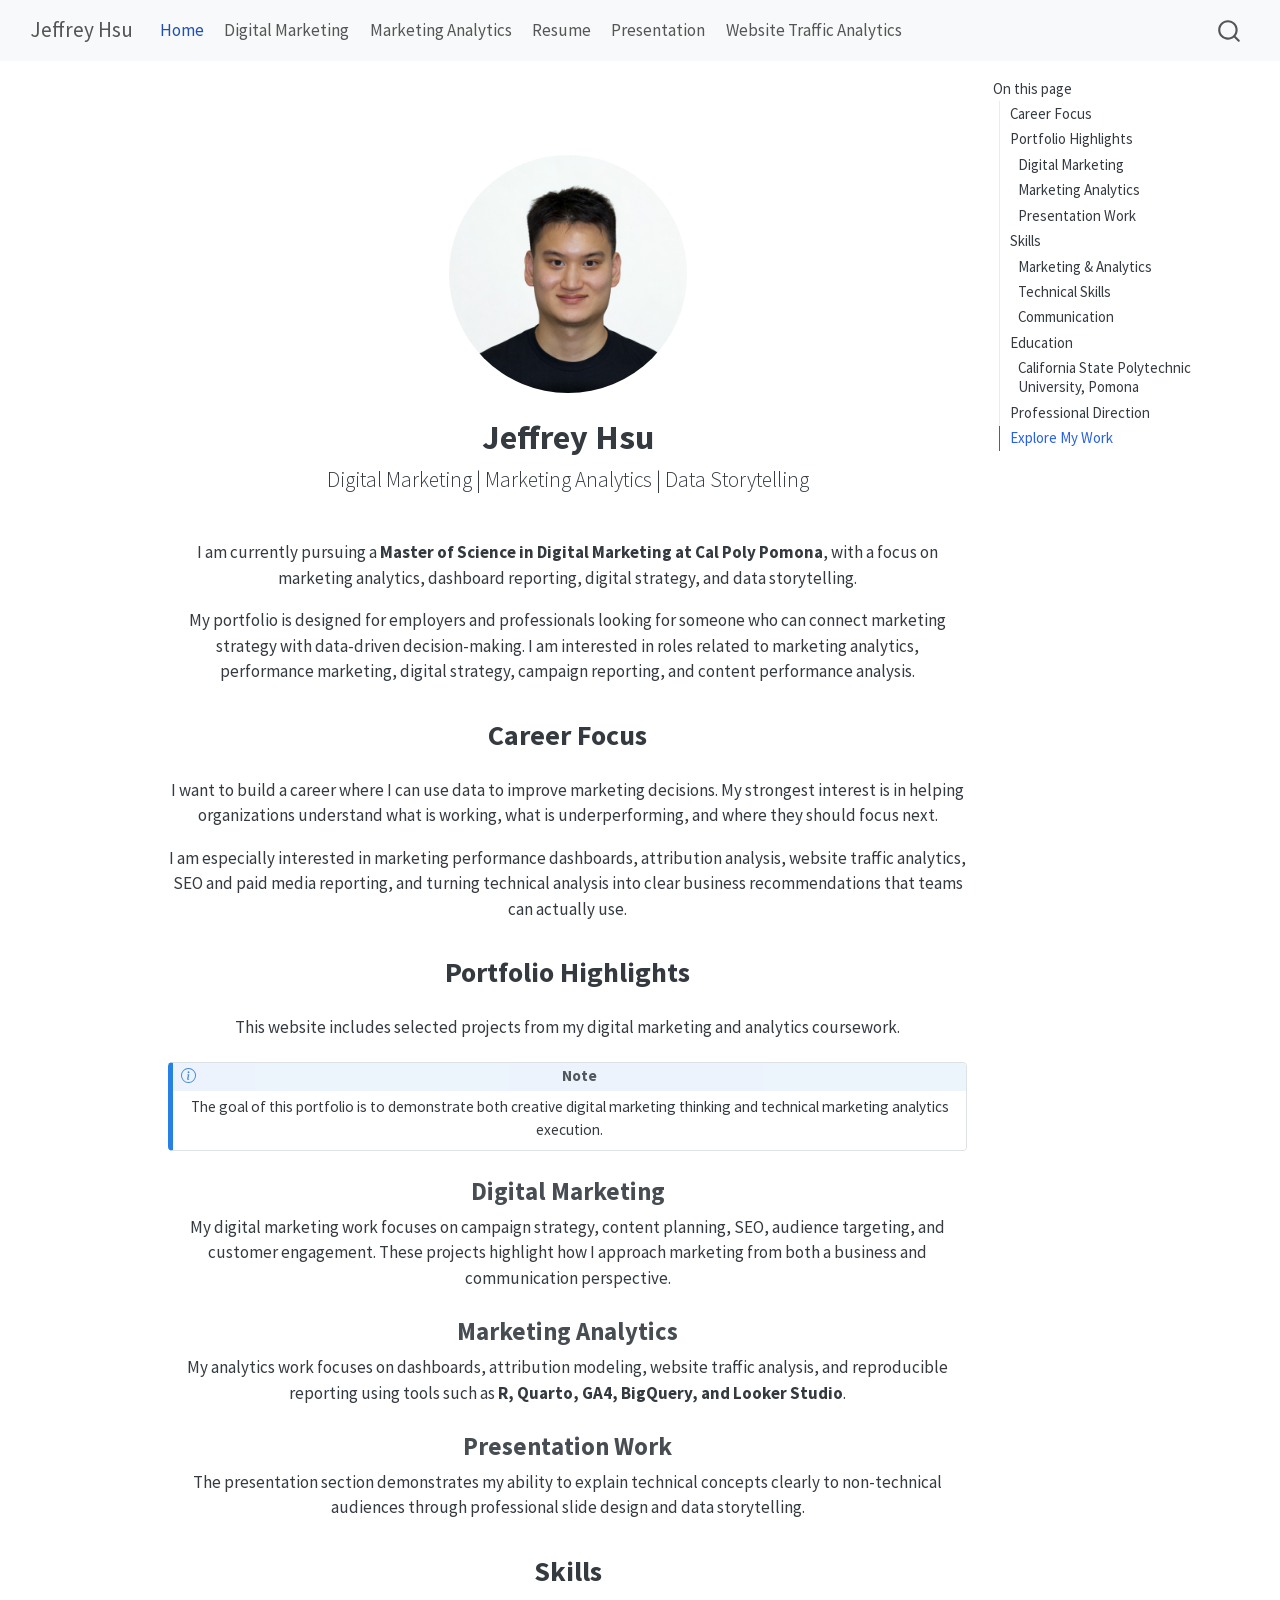
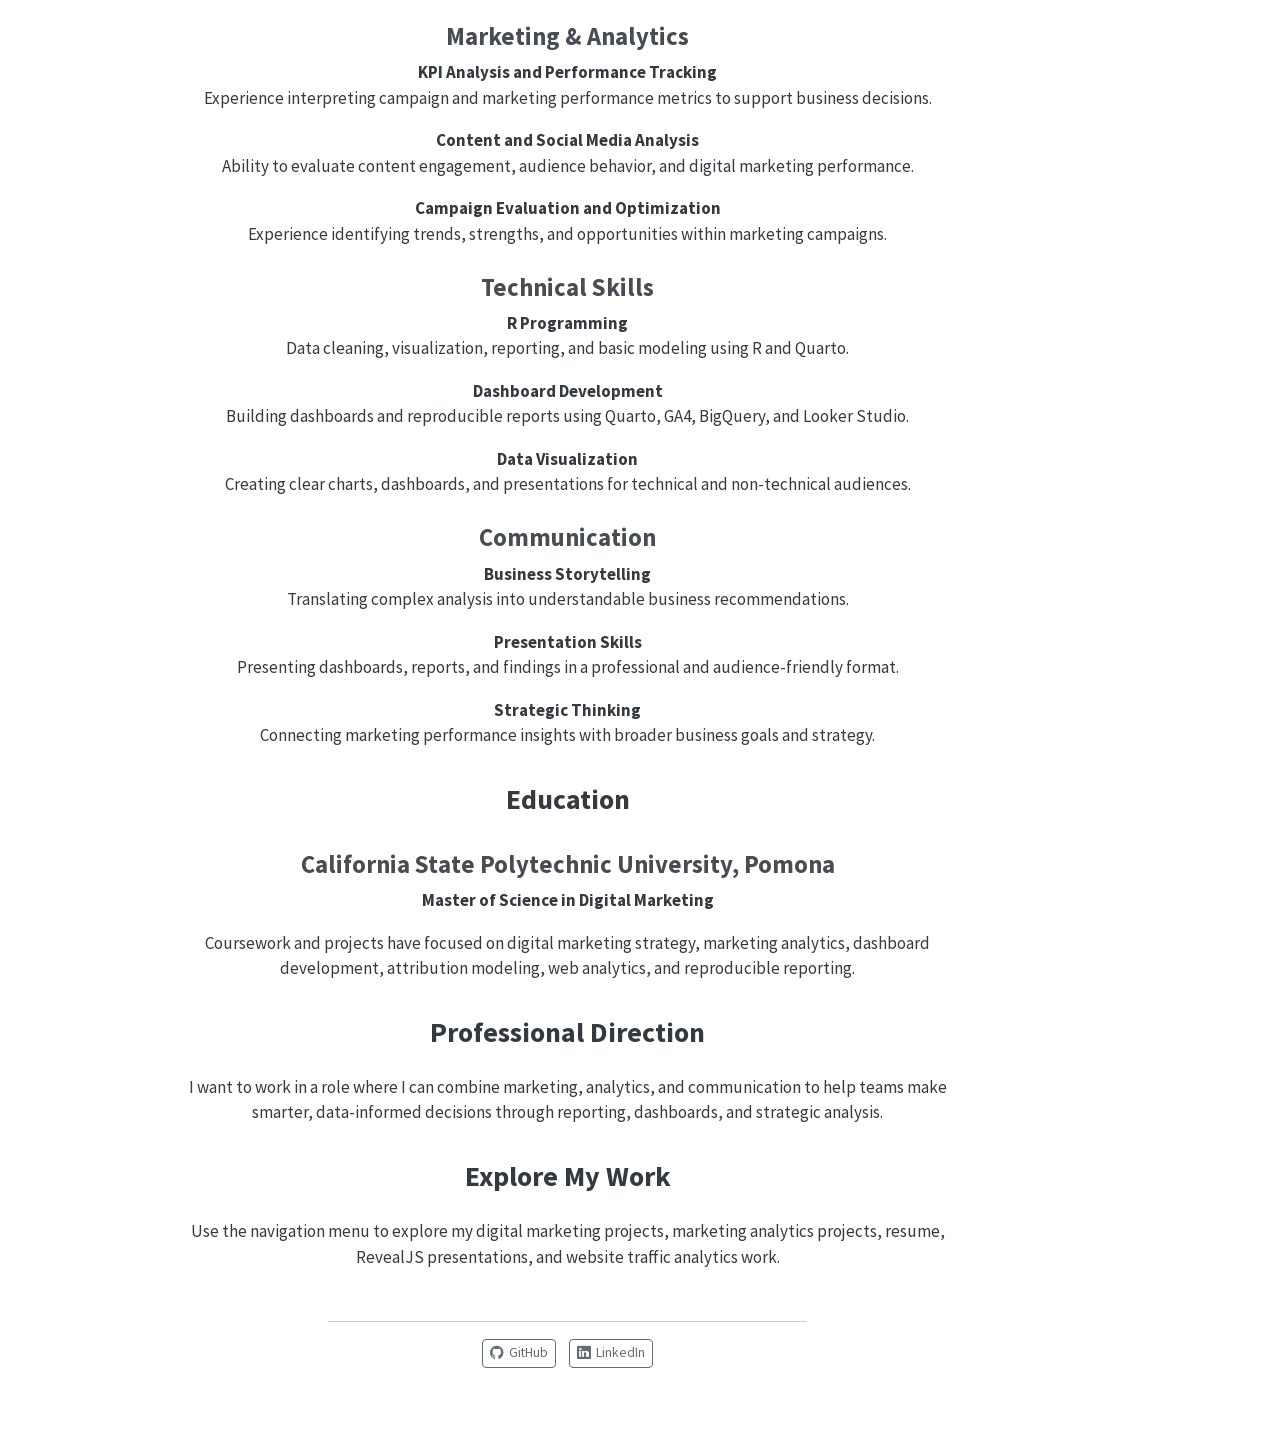
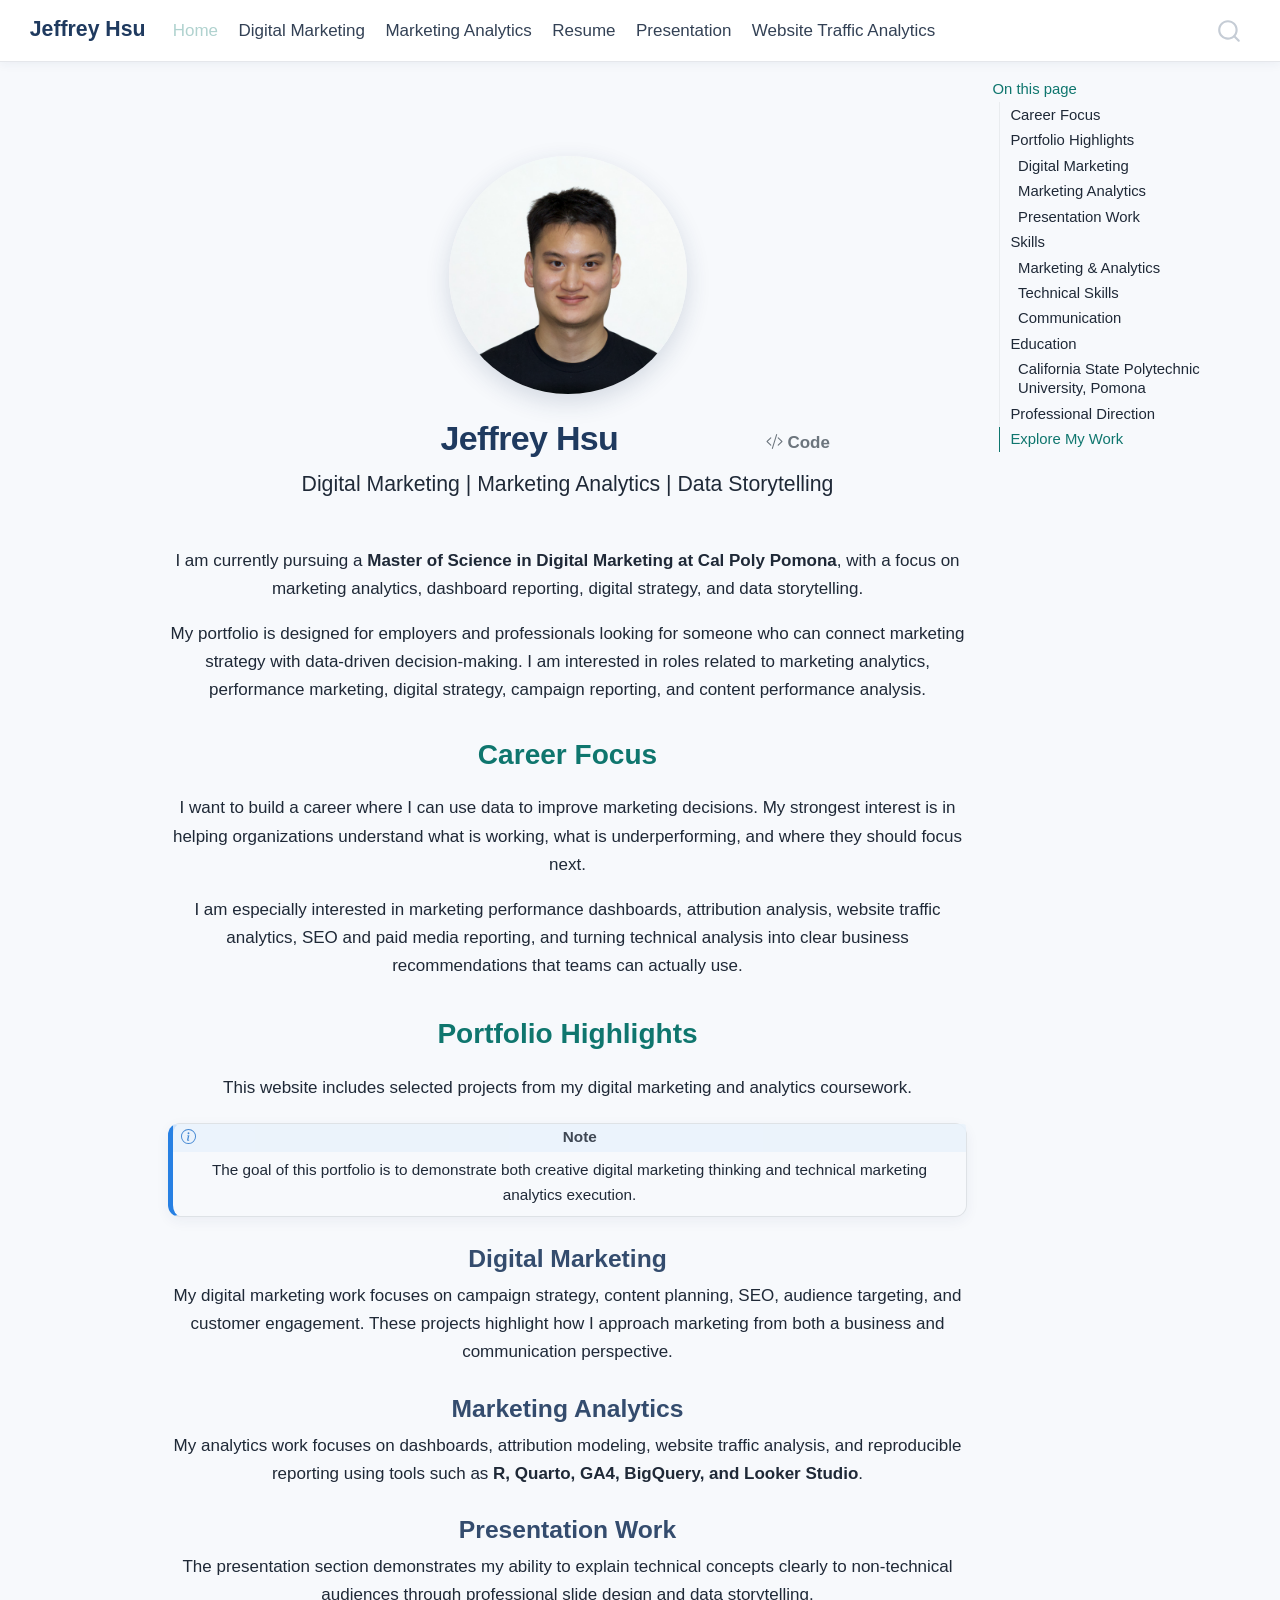
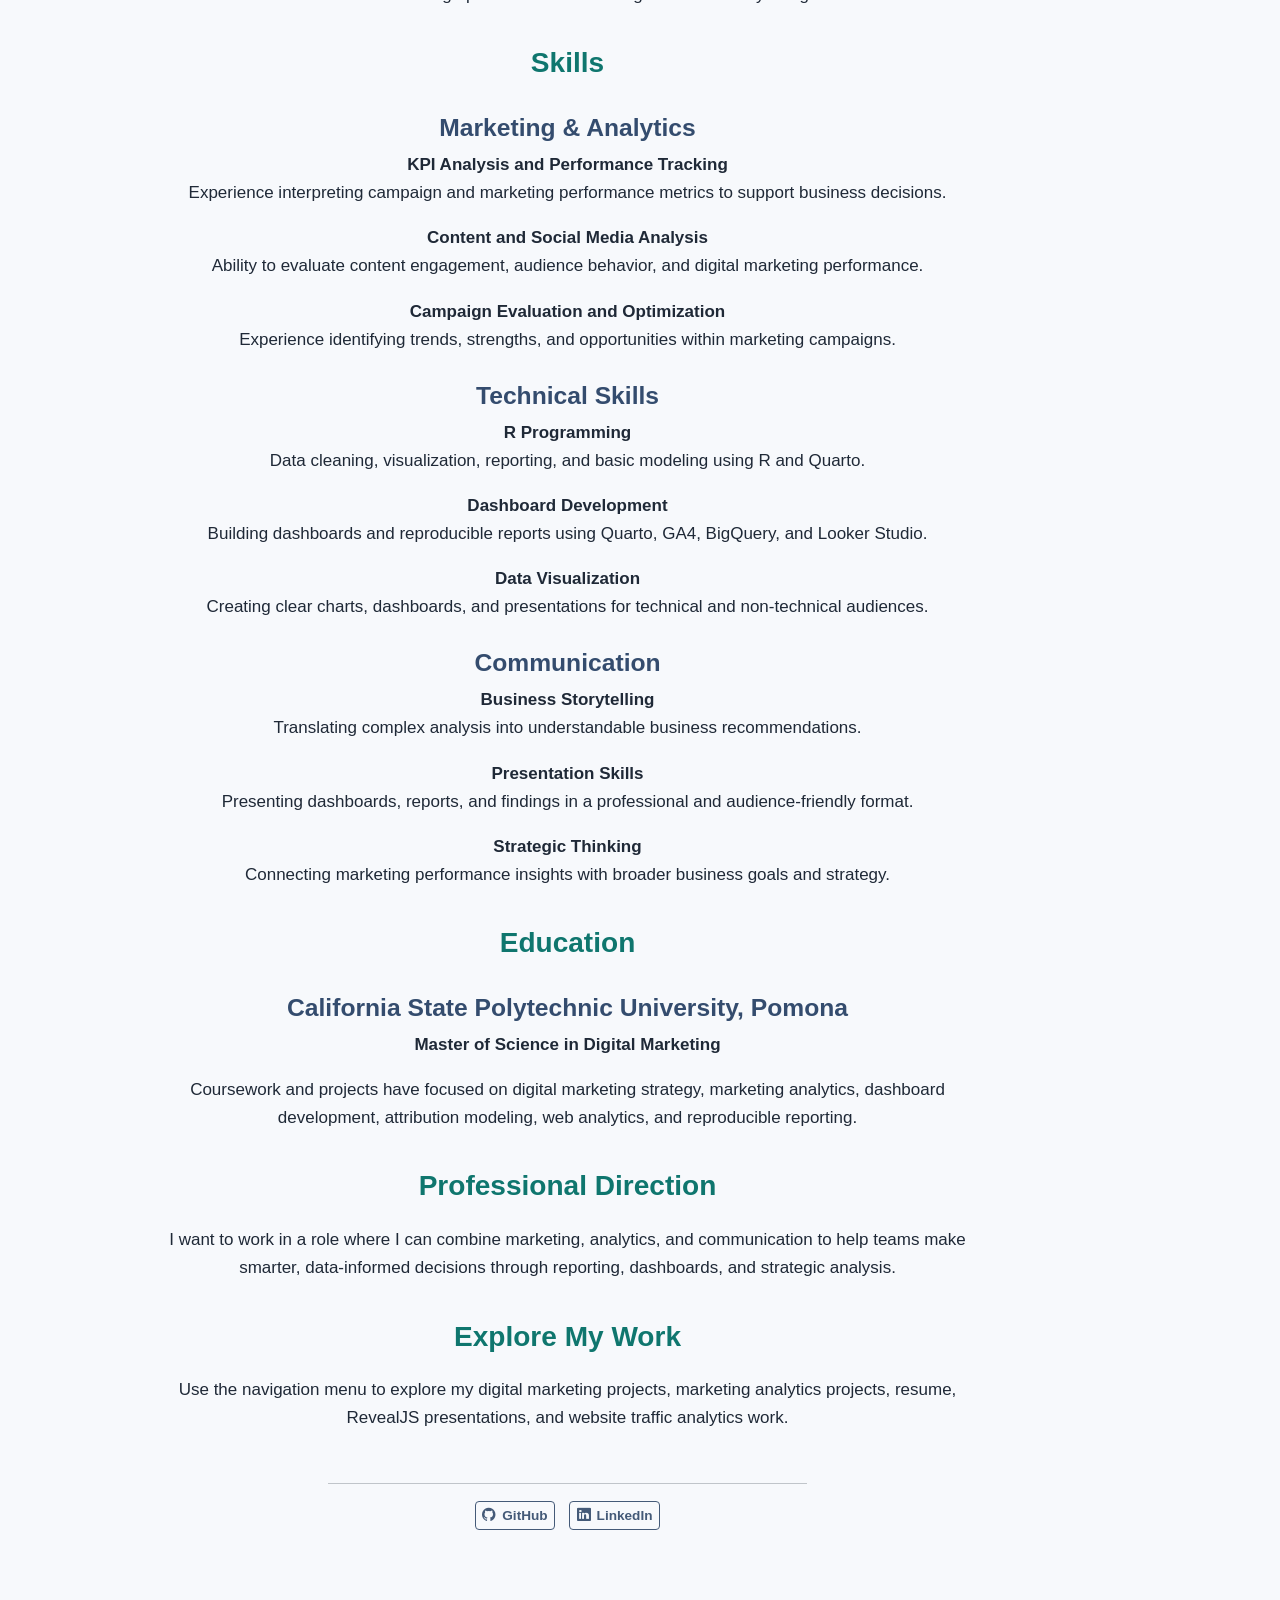
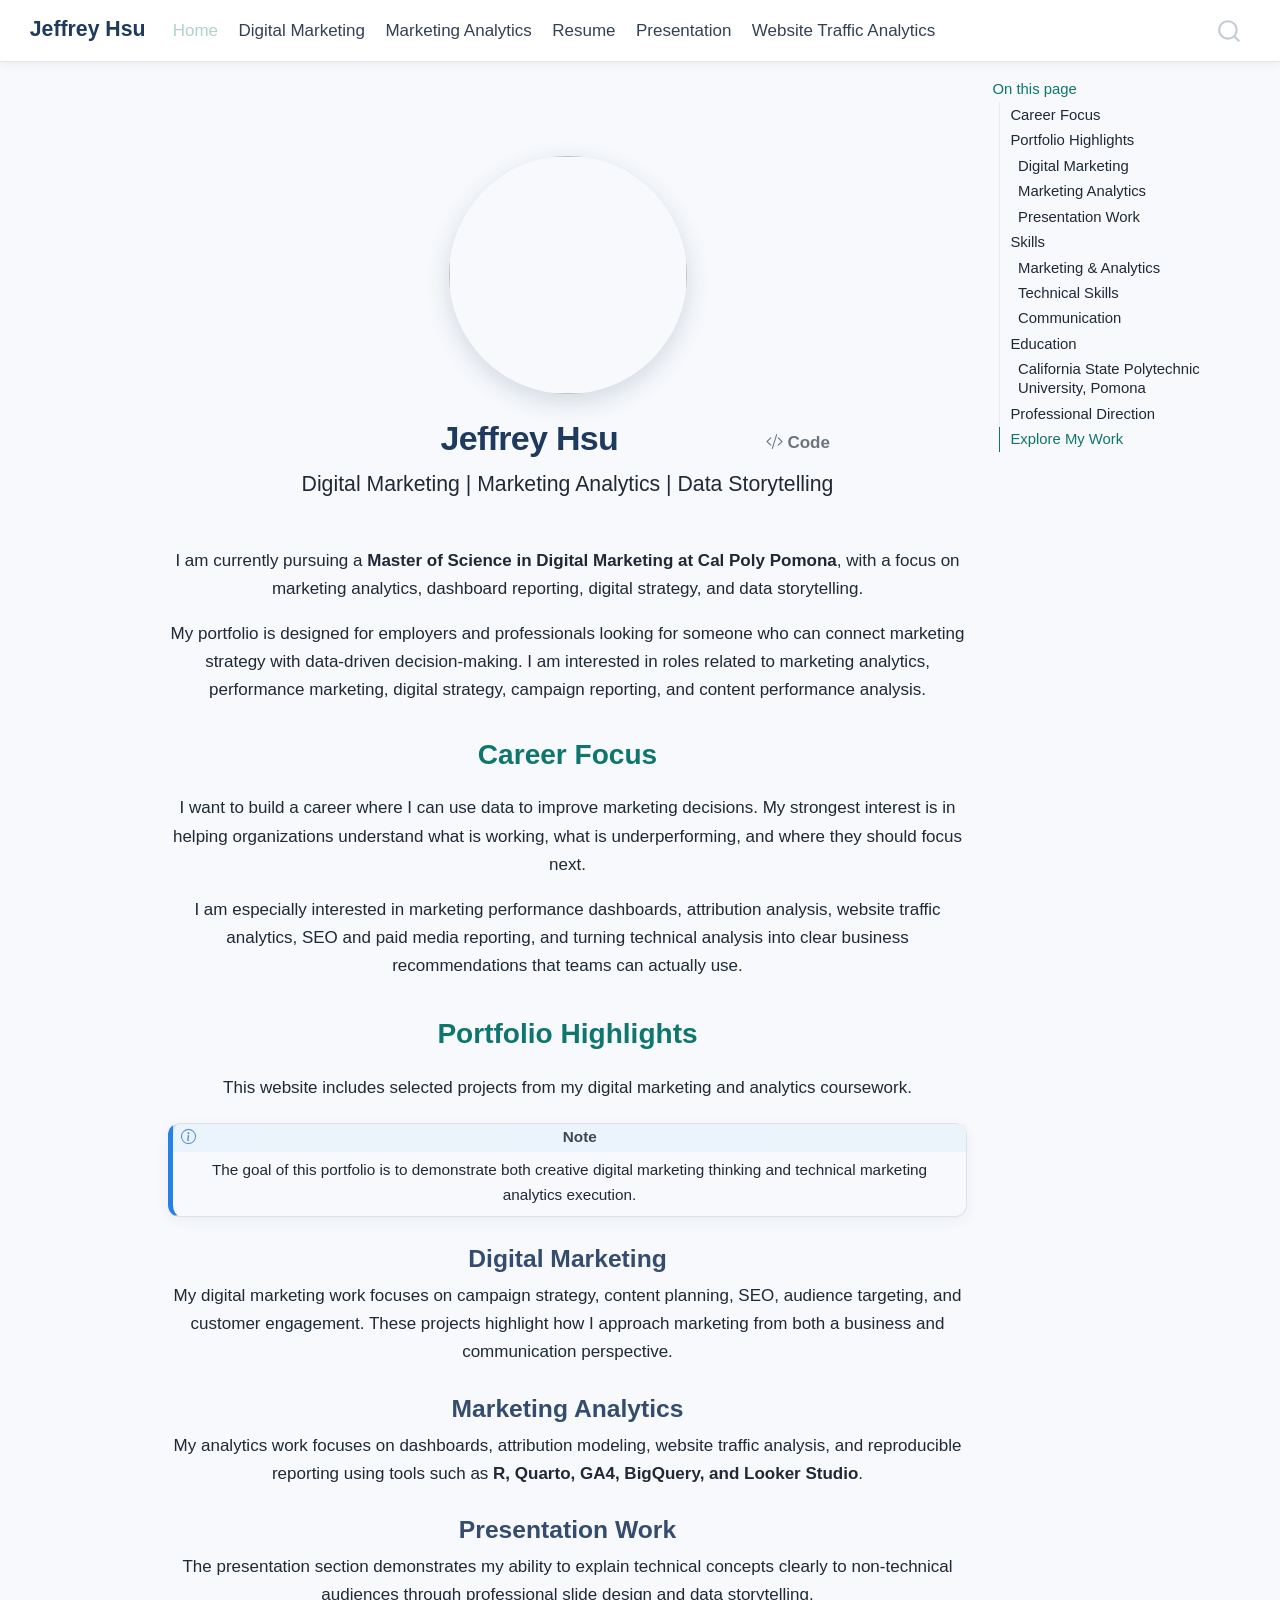
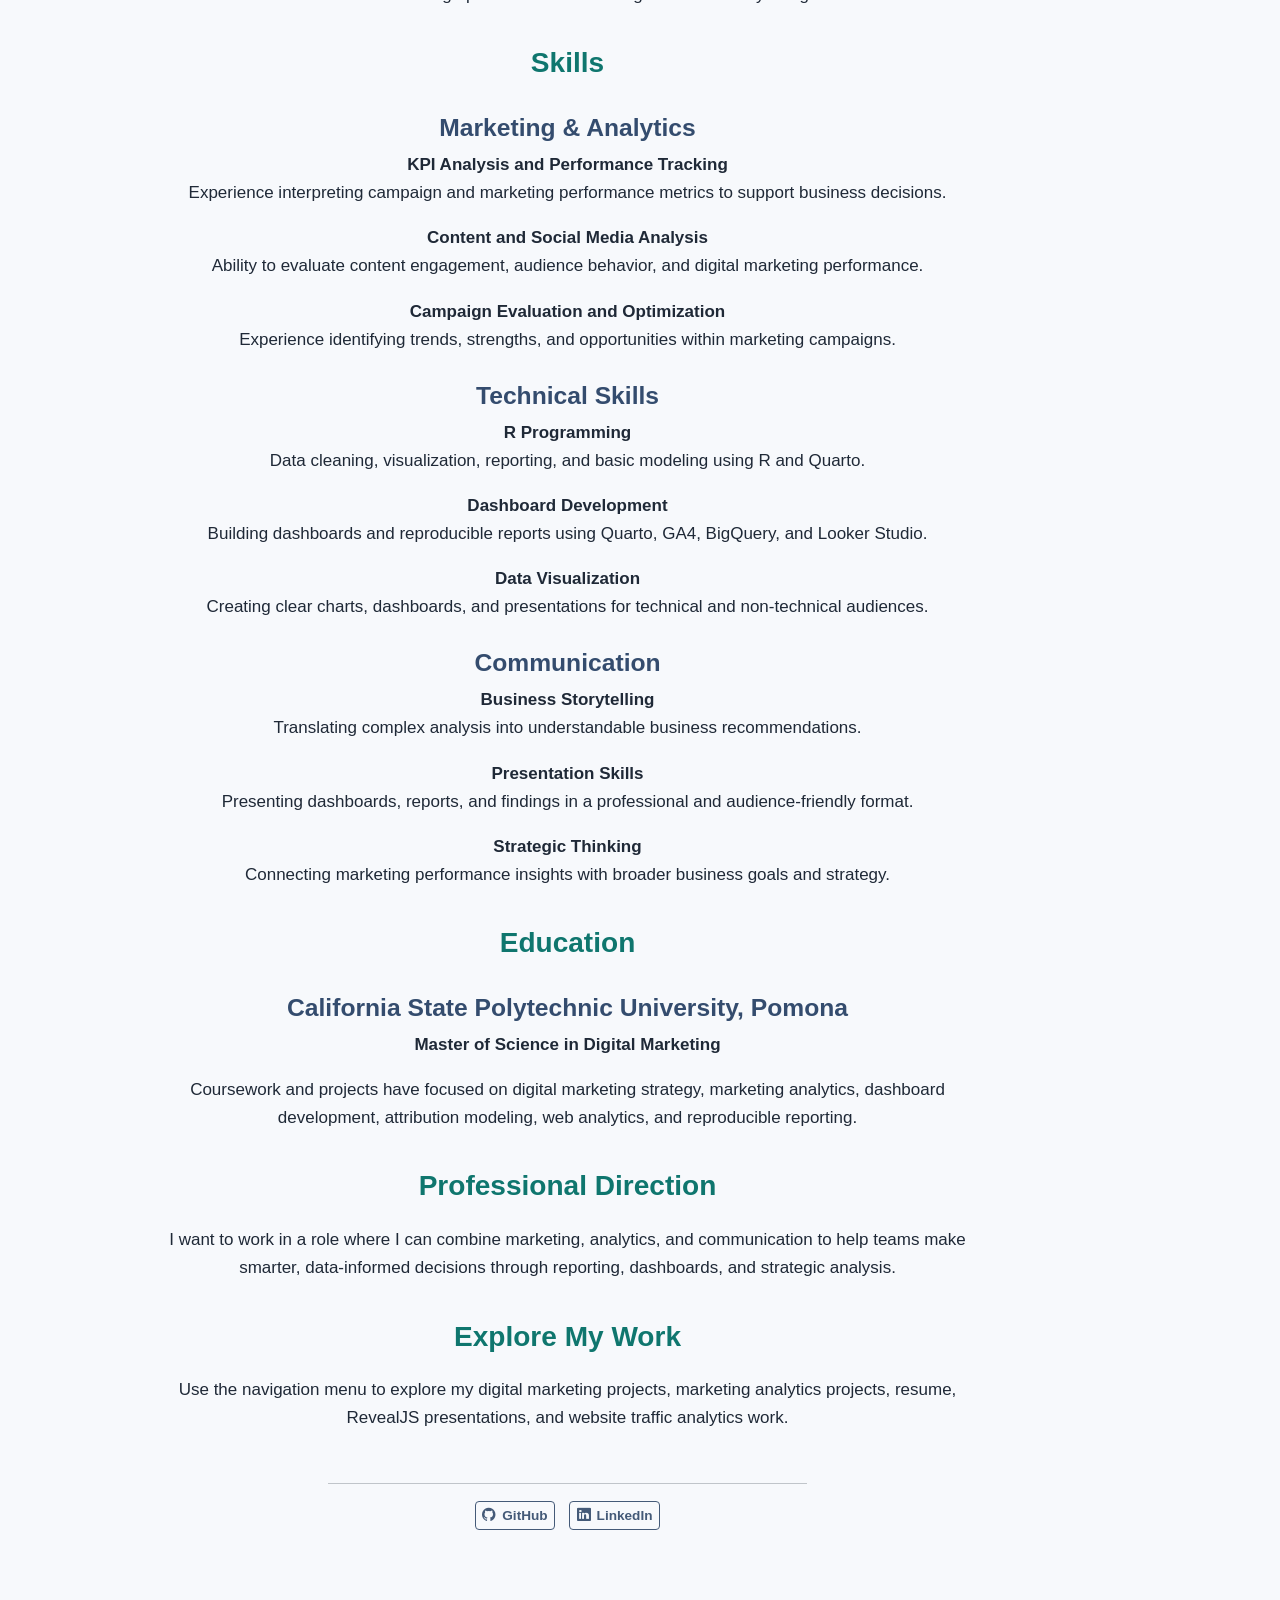
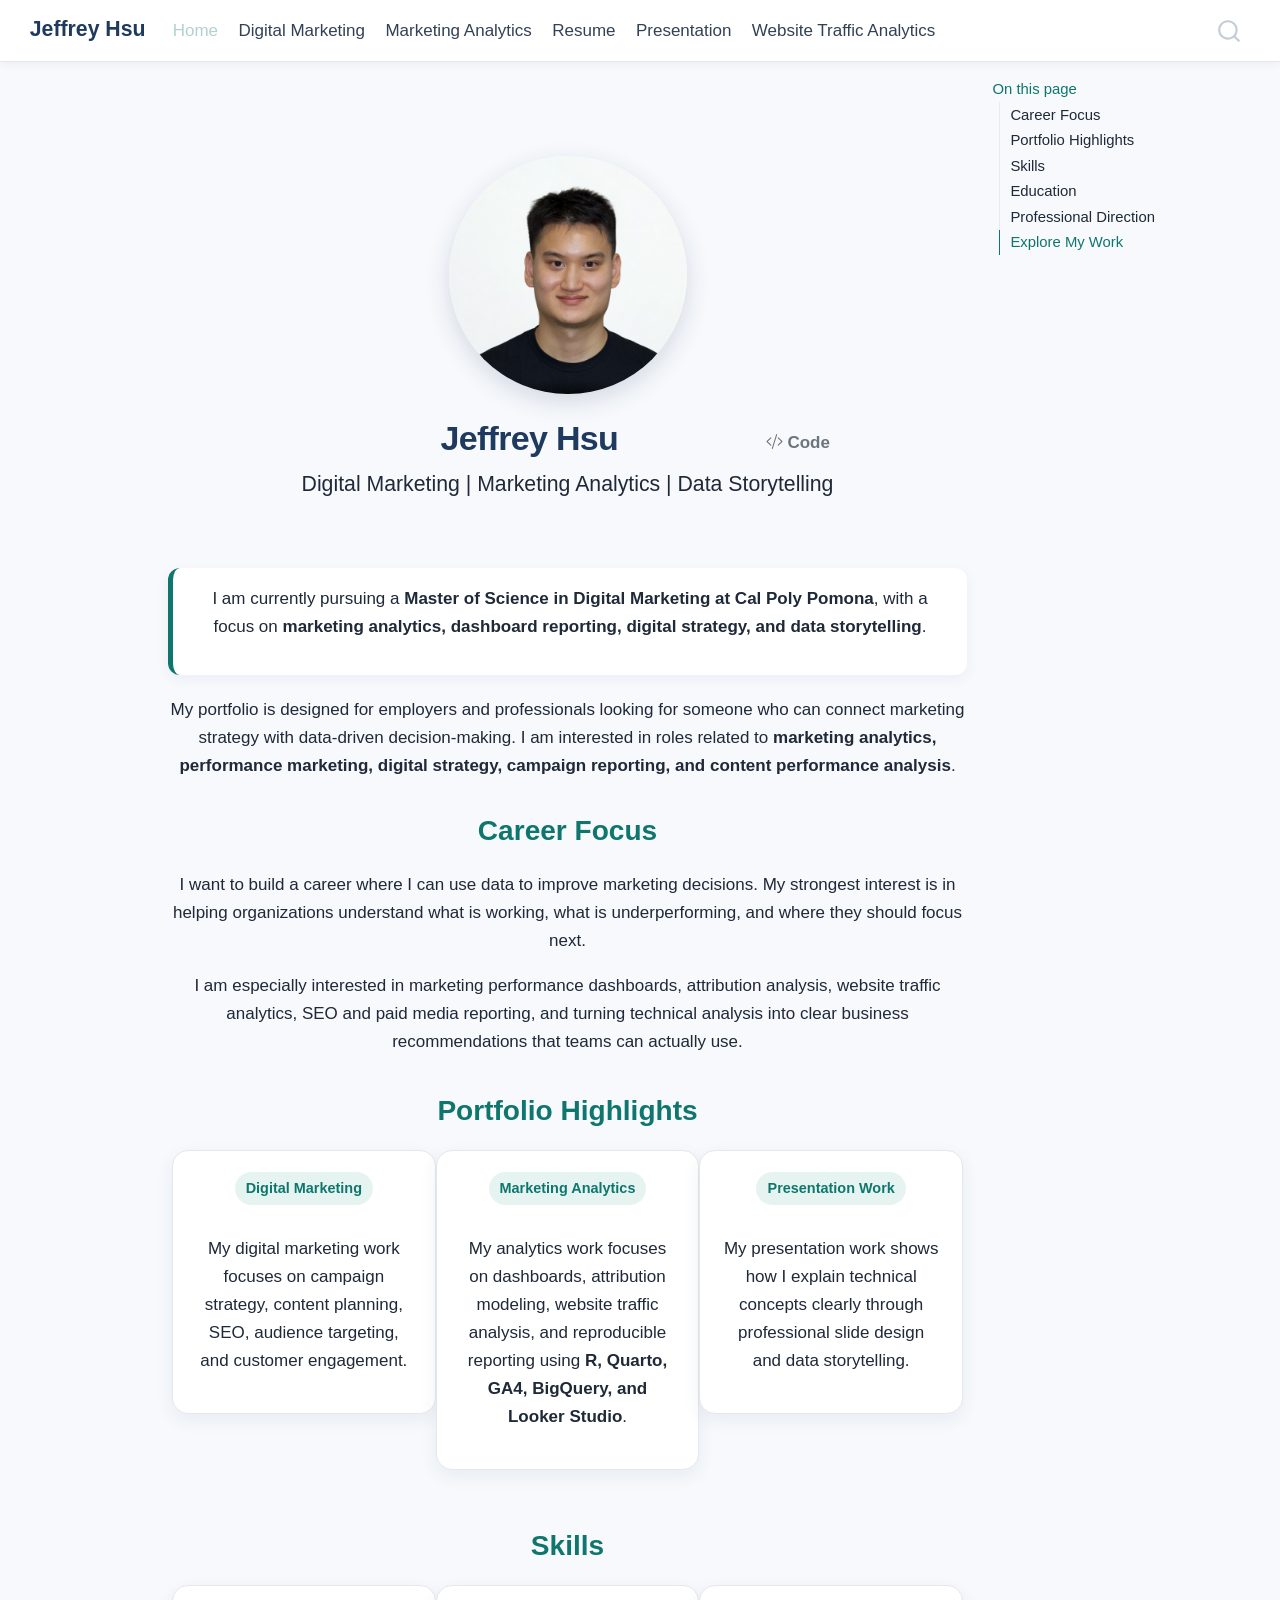
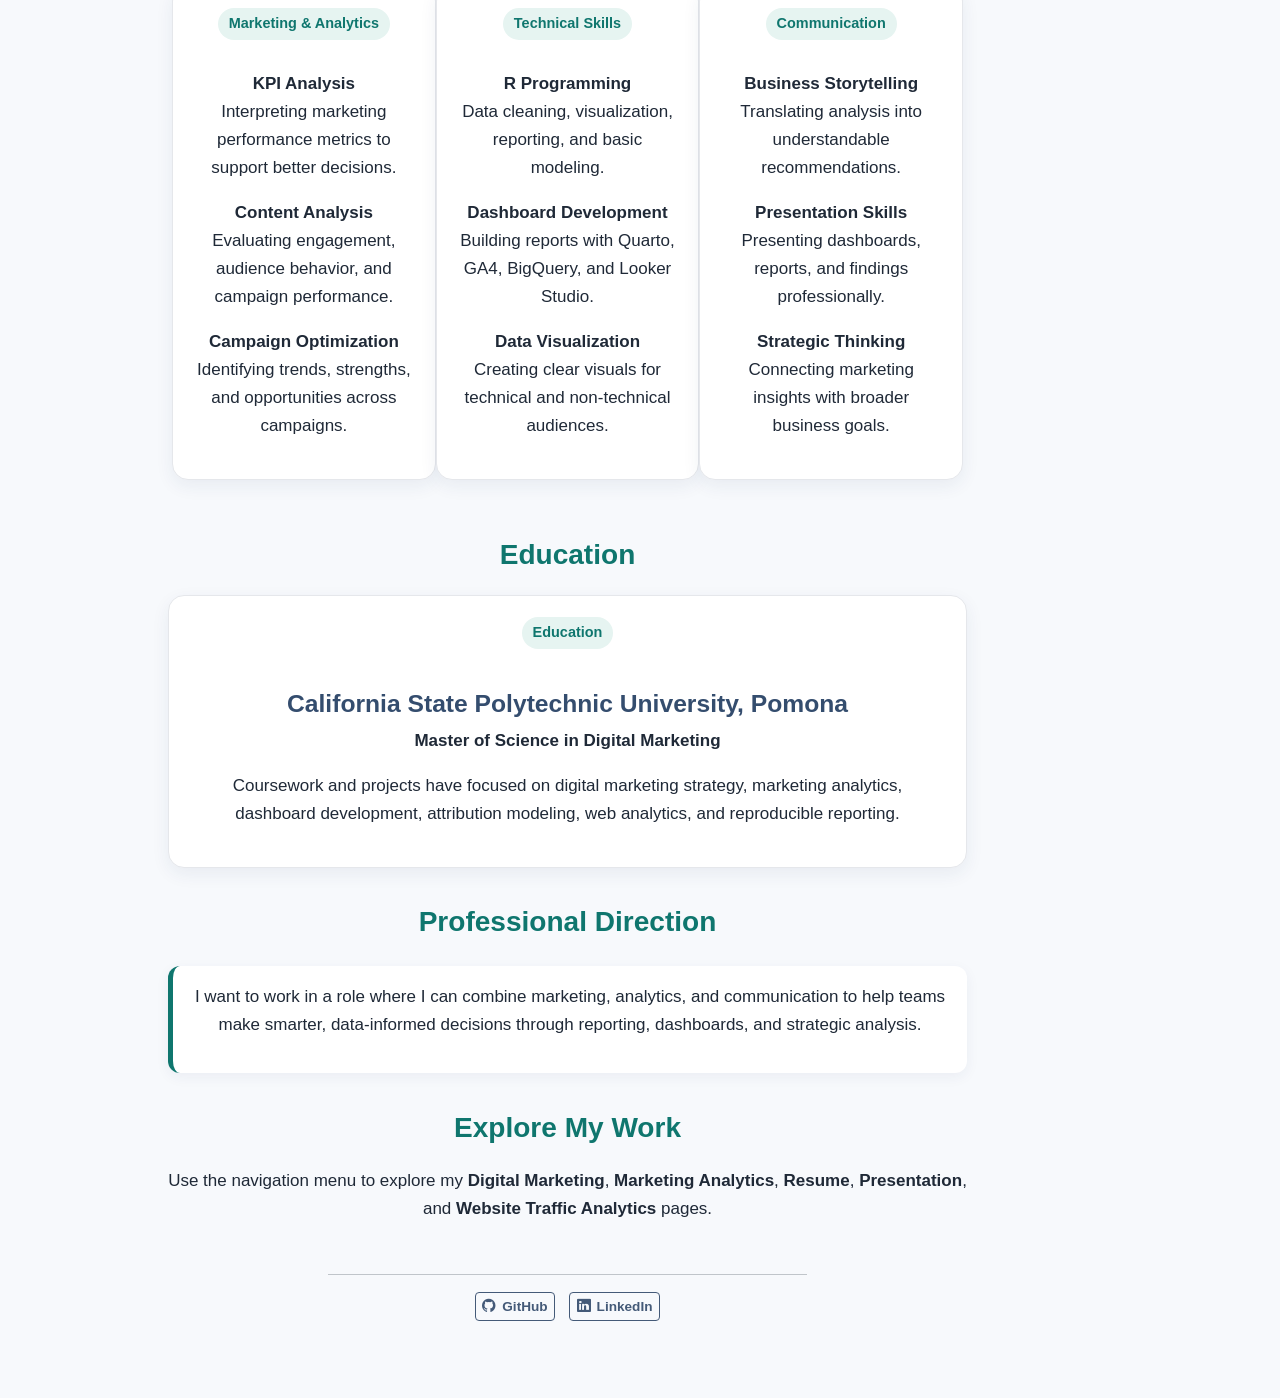
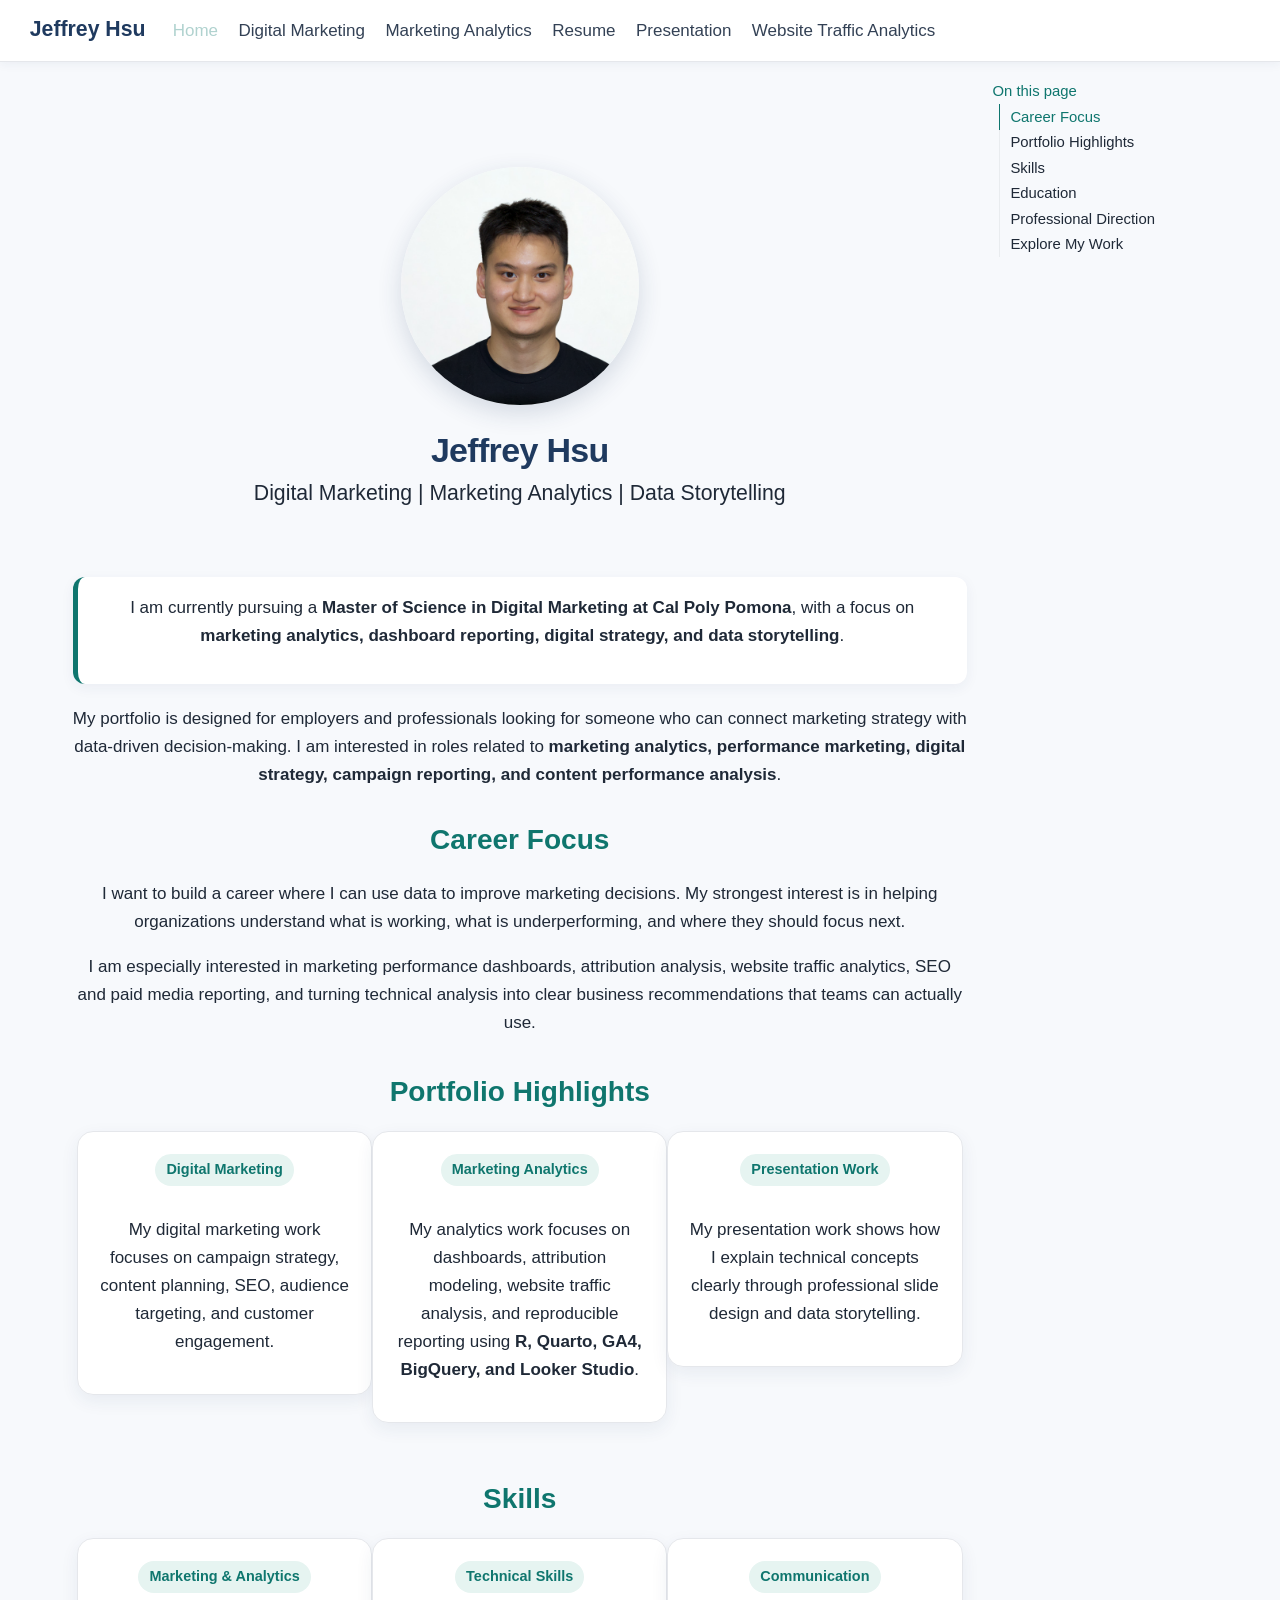
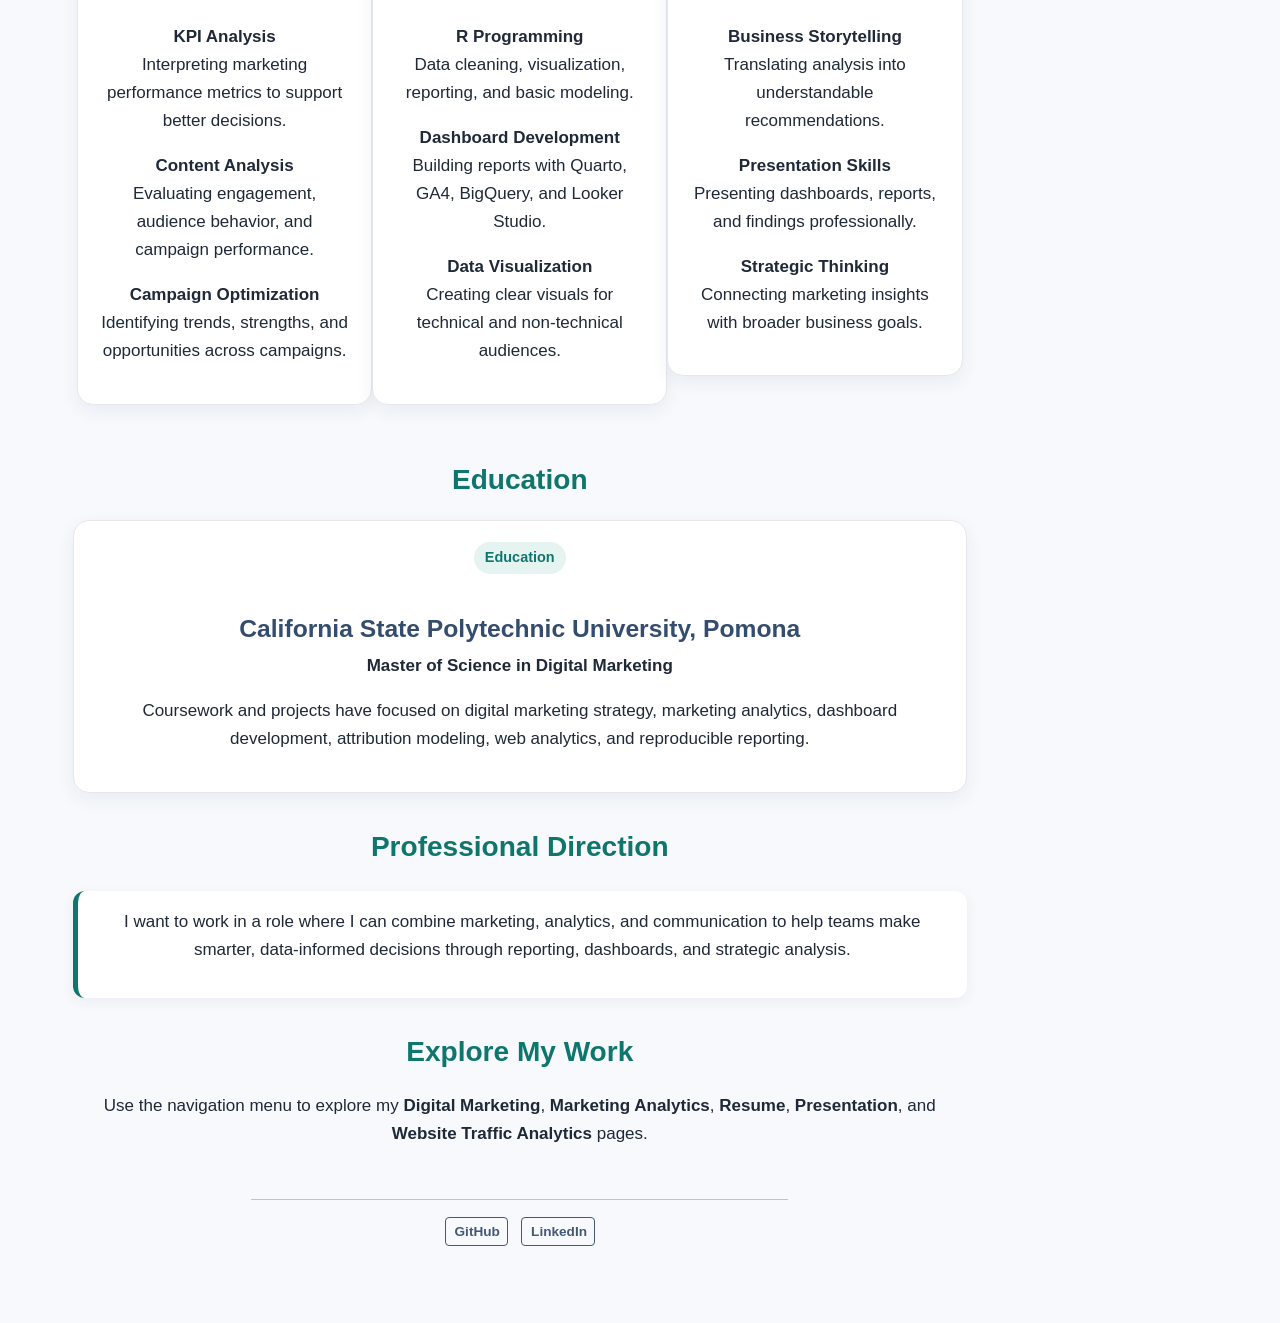
